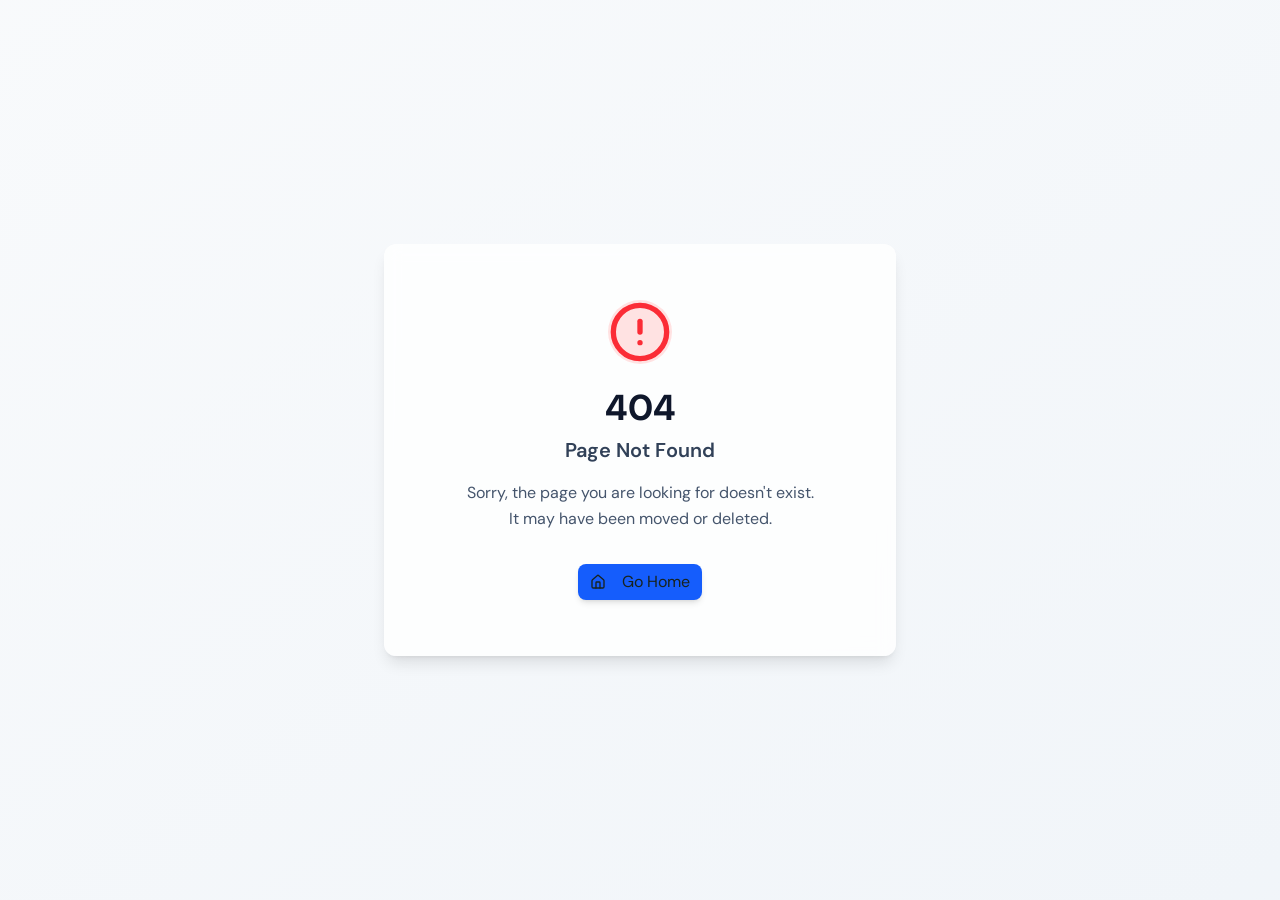
==== v2/index.html @ 53f07201 "Publish Big Dog Ranch inspired sanctuary concept two" ====
<!doctype html>
<html lang="en">
  <head>
    <meta charset="UTF-8" />
    <meta name="viewport" content="width=device-width, initial-scale=1.0" />
    <meta name="theme-color" content="#123a31" />
    <meta name="robots" content="noindex, nofollow" />
    <meta name="description" content="Off The Grid Animal Sanctuary website concept two — a bright, adoption-forward stakeholder review experience." />
    <link rel="preconnect" href="https://fonts.googleapis.com" />
    <link rel="preconnect" href="https://fonts.gstatic.com" crossorigin />
    <title>Off The Grid Animal Sanctuary | Concept Two</title>
    <script type="module" crossorigin src="./assets/index-suGvoR4j.js"></script>
    <link rel="stylesheet" crossorigin href="./assets/index-CRikzNyh.css">
    <script src="/__manus__/debug-collector.js" defer></script>
  </head>
  <body>
    <script id="manus-runtime">window.__MANUS_HOST_DEV__ = false;
(function(){"use strict";var Mr={exports:{}},Kn={};/**
 * @license React
 * react-jsx-runtime.production.js
 *
 * Copyright (c) Meta Platforms, Inc. and affiliates.
 *
 * This source code is licensed under the MIT license found in the
 * LICENSE file in the root directory of this source tree.
 */var $c;function um(){if($c)return Kn;$c=1;var r=Symbol.for("react.transitional.element"),i=Symbol.for("react.fragment");function c(s,d,m){var x=null;if(m!==void 0&&(x=""+m),d.key!==void 0&&(x=""+d.key),"key"in d){m={};for(var R in d)R!=="key"&&(m[R]=d[R])}else m=d;return d=m.ref,{$$typeof:r,type:s,key:x,ref:d!==void 0?d:null,props:m}}return Kn.Fragment=i,Kn.jsx=c,Kn.jsxs=c,Kn}var Fc;function dm(){return Fc||(Fc=1,Mr.exports=um()),Mr.exports}var h=dm(),Ar={exports:{}},Pn={},Rr={exports:{}},Nr={};/**
 * @license React
 * scheduler.production.js
 *
 * Copyright (c) Meta Platforms, Inc. and affiliates.
 *
 * This source code is licensed under the MIT license found in the
 * LICENSE file in the root directory of this source tree.
 */var Ic;function fm(){return Ic||(Ic=1,function(r){function i(A,q){var B=A.length;A.push(q);t:for(;0<B;){var bt=B-1>>>1,p=A[bt];if(0<d(p,q))A[bt]=q,A[B]=p,B=bt;else break t}}function c(A){return A.length===0?null:A[0]}function s(A){if(A.length===0)return null;var q=A[0],B=A.pop();if(B!==q){A[0]=B;t:for(var bt=0,p=A.length,O=p>>>1;bt<O;){var X=2*(bt+1)-1,G=A[X],Z=X+1,st=A[Z];if(0>d(G,B))Z<p&&0>d(st,G)?(A[bt]=st,A[Z]=B,bt=Z):(A[bt]=G,A[X]=B,bt=X);else if(Z<p&&0>d(st,B))A[bt]=st,A[Z]=B,bt=Z;else break t}}return q}function d(A,q){var B=A.sortIndex-q.sortIndex;return B!==0?B:A.id-q.id}if(r.unstable_now=void 0,typeof performance=="object"&&typeof performance.now=="function"){var m=performance;r.unstable_now=function(){return m.now()}}else{var x=Date,R=x.now();r.unstable_now=function(){return x.now()-R}}var C=[],v=[],D=1,j=null,J=3,at=!1,$=!1,nt=!1,ct=!1,ht=typeof setTimeout=="function"?setTimeout:null,St=typeof clearTimeout=="function"?clearTimeout:null,_=typeof setImmediate<"u"?setImmediate:null;function Y(A){for(var q=c(v);q!==null;){if(q.callback===null)s(v);else if(q.startTime<=A)s(v),q.sortIndex=q.expirationTime,i(C,q);else break;q=c(v)}}function H(A){if(nt=!1,Y(A),!$)if(c(C)!==null)$=!0,it||(it=!0,Bt());else{var q=c(v);q!==null&&Mt(H,q.startTime-A)}}var it=!1,rt=-1,V=5,xt=-1;function Be(){return ct?!0:!(r.unstable_now()-xt<V)}function te(){if(ct=!1,it){var A=r.unstable_now();xt=A;var q=!0;try{t:{$=!1,nt&&(nt=!1,St(rt),rt=-1),at=!0;var B=J;try{e:{for(Y(A),j=c(C);j!==null&&!(j.expirationTime>A&&Be());){var bt=j.callback;if(typeof bt=="function"){j.callback=null,J=j.priorityLevel;var p=bt(j.expirationTime<=A);if(A=r.unstable_now(),typeof p=="function"){j.callback=p,Y(A),q=!0;break e}j===c(C)&&s(C),Y(A)}else s(C);j=c(C)}if(j!==null)q=!0;else{var O=c(v);O!==null&&Mt(H,O.startTime-A),q=!1}}break t}finally{j=null,J=B,at=!1}q=void 0}}finally{q?Bt():it=!1}}}var Bt;if(typeof _=="function")Bt=function(){_(te)};else if(typeof MessageChannel<"u"){var me=new MessageChannel,Se=me.port2;me.port1.onmessage=te,Bt=function(){Se.postMessage(null)}}else Bt=function(){ht(te,0)};function Mt(A,q){rt=ht(function(){A(r.unstable_now())},q)}r.unstable_IdlePriority=5,r.unstable_ImmediatePriority=1,r.unstable_LowPriority=4,r.unstable_NormalPriority=3,r.unstable_Profiling=null,r.unstable_UserBlockingPriority=2,r.unstable_cancelCallback=function(A){A.callback=null},r.unstable_forceFrameRate=function(A){0>A||125<A?console.error("forceFrameRate takes a positive int between 0 and 125, forcing frame rates higher than 125 fps is not supported"):V=0<A?Math.floor(1e3/A):5},r.unstable_getCurrentPriorityLevel=function(){return J},r.unstable_next=function(A){switch(J){case 1:case 2:case 3:var q=3;break;default:q=J}var B=J;J=q;try{return A()}finally{J=B}},r.unstable_requestPaint=function(){ct=!0},r.unstable_runWithPriority=function(A,q){switch(A){case 1:case 2:case 3:case 4:case 5:break;default:A=3}var B=J;J=A;try{return q()}finally{J=B}},r.unstable_scheduleCallback=function(A,q,B){var bt=r.unstable_now();switch(typeof B=="object"&&B!==null?(B=B.delay,B=typeof B=="number"&&0<B?bt+B:bt):B=bt,A){case 1:var p=-1;break;case 2:p=250;break;case 5:p=1073741823;break;case 4:p=1e4;break;default:p=5e3}return p=B+p,A={id:D++,callback:q,priorityLevel:A,startTime:B,expirationTime:p,sortIndex:-1},B>bt?(A.sortIndex=B,i(v,A),c(C)===null&&A===c(v)&&(nt?(St(rt),rt=-1):nt=!0,Mt(H,B-bt))):(A.sortIndex=p,i(C,A),$||at||($=!0,it||(it=!0,Bt()))),A},r.unstable_shouldYield=Be,r.unstable_wrapCallback=function(A){var q=J;return function(){var B=J;J=q;try{return A.apply(this,arguments)}finally{J=B}}}}(Nr)),Nr}var tu;function hm(){return tu||(tu=1,Rr.exports=fm()),Rr.exports}var zr={exports:{}},ut={};/**
 * @license React
 * react.production.js
 *
 * Copyright (c) Meta Platforms, Inc. and affiliates.
 *
 * This source code is licensed under the MIT license found in the
 * LICENSE file in the root directory of this source tree.
 */var eu;function mm(){if(eu)return ut;eu=1;var r=Symbol.for("react.transitional.element"),i=Symbol.for("react.portal"),c=Symbol.for("react.fragment"),s=Symbol.for("react.strict_mode"),d=Symbol.for("react.profiler"),m=Symbol.for("react.consumer"),x=Symbol.for("react.context"),R=Symbol.for("react.forward_ref"),C=Symbol.for("react.suspense"),v=Symbol.for("react.memo"),D=Symbol.for("react.lazy"),j=Symbol.iterator;function J(p){return p===null||typeof p!="object"?null:(p=j&&p[j]||p["@@iterator"],typeof p=="function"?p:null)}var at={isMounted:function(){return!1},enqueueForceUpdate:function(){},enqueueReplaceState:function(){},enqueueSetState:function(){}},$=Object.assign,nt={};function ct(p,O,X){this.props=p,this.context=O,this.refs=nt,this.updater=X||at}ct.prototype.isReactComponent={},ct.prototype.setState=function(p,O){if(typeof p!="object"&&typeof p!="function"&&p!=null)throw Error("takes an object of state variables to update or a function which returns an object of state variables.");this.updater.enqueueSetState(this,p,O,"setState")},ct.prototype.forceUpdate=function(p){this.updater.enqueueForceUpdate(this,p,"forceUpdate")};function ht(){}ht.prototype=ct.prototype;function St(p,O,X){this.props=p,this.context=O,this.refs=nt,this.updater=X||at}var _=St.prototype=new ht;_.constructor=St,$(_,ct.prototype),_.isPureReactComponent=!0;var Y=Array.isArray,H={H:null,A:null,T:null,S:null,V:null},it=Object.prototype.hasOwnProperty;function rt(p,O,X,G,Z,st){return X=st.ref,{$$typeof:r,type:p,key:O,ref:X!==void 0?X:null,props:st}}function V(p,O){return rt(p.type,O,void 0,void 0,void 0,p.props)}function xt(p){return typeof p=="object"&&p!==null&&p.$$typeof===r}function Be(p){var O={"=":"=0",":":"=2"};return"$"+p.replace(/[=:]/g,function(X){return O[X]})}var te=/\/+/g;function Bt(p,O){return typeof p=="object"&&p!==null&&p.key!=null?Be(""+p.key):O.toString(36)}function me(){}function Se(p){switch(p.status){case"fulfilled":return p.value;case"rejected":throw p.reason;default:switch(typeof p.status=="string"?p.then(me,me):(p.status="pending",p.then(function(O){p.status==="pending"&&(p.status="fulfilled",p.value=O)},function(O){p.status==="pending"&&(p.status="rejected",p.reason=O)})),p.status){case"fulfilled":return p.value;case"rejected":throw p.reason}}throw p}function Mt(p,O,X,G,Z){var st=typeof p;(st==="undefined"||st==="boolean")&&(p=null);var I=!1;if(p===null)I=!0;else switch(st){case"bigint":case"string":case"number":I=!0;break;case"object":switch(p.$$typeof){case r:case i:I=!0;break;case D:return I=p._init,Mt(I(p._payload),O,X,G,Z)}}if(I)return Z=Z(p),I=G===""?"."+Bt(p,0):G,Y(Z)?(X="",I!=null&&(X=I.replace(te,"$&/")+"/"),Mt(Z,O,X,"",function(Jt){return Jt})):Z!=null&&(xt(Z)&&(Z=V(Z,X+(Z.key==null||p&&p.key===Z.key?"":(""+Z.key).replace(te,"$&/")+"/")+I)),O.push(Z)),1;I=0;var gt=G===""?".":G+":";if(Y(p))for(var Tt=0;Tt<p.length;Tt++)G=p[Tt],st=gt+Bt(G,Tt),I+=Mt(G,O,X,st,Z);else if(Tt=J(p),typeof Tt=="function")for(p=Tt.call(p),Tt=0;!(G=p.next()).done;)G=G.value,st=gt+Bt(G,Tt++),I+=Mt(G,O,X,st,Z);else if(st==="object"){if(typeof p.then=="function")return Mt(Se(p),O,X,G,Z);throw O=String(p),Error("Objects are not valid as a React child (found: "+(O==="[object Object]"?"object with keys {"+Object.keys(p).join(", ")+"}":O)+"). If you meant to render a collection of children, use an array instead.")}return I}function A(p,O,X){if(p==null)return p;var G=[],Z=0;return Mt(p,G,"","",function(st){return O.call(X,st,Z++)}),G}function q(p){if(p._status===-1){var O=p._result;O=O(),O.then(function(X){(p._status===0||p._status===-1)&&(p._status=1,p._result=X)},function(X){(p._status===0||p._status===-1)&&(p._status=2,p._result=X)}),p._status===-1&&(p._status=0,p._result=O)}if(p._status===1)return p._result.default;throw p._result}var B=typeof reportError=="function"?reportError:function(p){if(typeof window=="object"&&typeof window.ErrorEvent=="function"){var O=new window.ErrorEvent("error",{bubbles:!0,cancelable:!0,message:typeof p=="object"&&p!==null&&typeof p.message=="string"?String(p.message):String(p),error:p});if(!window.dispatchEvent(O))return}else if(typeof process=="object"&&typeof process.emit=="function"){process.emit("uncaughtException",p);return}console.error(p)};function bt(){}return ut.Children={map:A,forEach:function(p,O,X){A(p,function(){O.apply(this,arguments)},X)},count:function(p){var O=0;return A(p,function(){O++}),O},toArray:function(p){return A(p,function(O){return O})||[]},only:function(p){if(!xt(p))throw Error("React.Children.only expected to receive a single React element child.");return p}},ut.Component=ct,ut.Fragment=c,ut.Profiler=d,ut.PureComponent=St,ut.StrictMode=s,ut.Suspense=C,ut.__CLIENT_INTERNALS_DO_NOT_USE_OR_WARN_USERS_THEY_CANNOT_UPGRADE=H,ut.__COMPILER_RUNTIME={__proto__:null,c:function(p){return H.H.useMemoCache(p)}},ut.cache=function(p){return function(){return p.apply(null,arguments)}},ut.cloneElement=function(p,O,X){if(p==null)throw Error("The argument must be a React element, but you passed "+p+".");var G=$({},p.props),Z=p.key,st=void 0;if(O!=null)for(I in O.ref!==void 0&&(st=void 0),O.key!==void 0&&(Z=""+O.key),O)!it.call(O,I)||I==="key"||I==="__self"||I==="__source"||I==="ref"&&O.ref===void 0||(G[I]=O[I]);var I=arguments.length-2;if(I===1)G.children=X;else if(1<I){for(var gt=Array(I),Tt=0;Tt<I;Tt++)gt[Tt]=arguments[Tt+2];G.children=gt}return rt(p.type,Z,void 0,void 0,st,G)},ut.createContext=function(p){return p={$$typeof:x,_currentValue:p,_currentValue2:p,_threadCount:0,Provider:null,Consumer:null},p.Provider=p,p.Consumer={$$typeof:m,_context:p},p},ut.createElement=function(p,O,X){var G,Z={},st=null;if(O!=null)for(G in O.key!==void 0&&(st=""+O.key),O)it.call(O,G)&&G!=="key"&&G!=="__self"&&G!=="__source"&&(Z[G]=O[G]);var I=arguments.length-2;if(I===1)Z.children=X;else if(1<I){for(var gt=Array(I),Tt=0;Tt<I;Tt++)gt[Tt]=arguments[Tt+2];Z.children=gt}if(p&&p.defaultProps)for(G in I=p.defaultProps,I)Z[G]===void 0&&(Z[G]=I[G]);return rt(p,st,void 0,void 0,null,Z)},ut.createRef=function(){return{current:null}},ut.forwardRef=function(p){return{$$typeof:R,render:p}},ut.isValidElement=xt,ut.lazy=function(p){return{$$typeof:D,_payload:{_status:-1,_result:p},_init:q}},ut.memo=function(p,O){return{$$typeof:v,type:p,compare:O===void 0?null:O}},ut.startTransition=function(p){var O=H.T,X={};H.T=X;try{var G=p(),Z=H.S;Z!==null&&Z(X,G),typeof G=="object"&&G!==null&&typeof G.then=="function"&&G.then(bt,B)}catch(st){B(st)}finally{H.T=O}},ut.unstable_useCacheRefresh=function(){return H.H.useCacheRefresh()},ut.use=function(p){return H.H.use(p)},ut.useActionState=function(p,O,X){return H.H.useActionState(p,O,X)},ut.useCallback=function(p,O){return H.H.useCallback(p,O)},ut.useContext=function(p){return H.H.useContext(p)},ut.useDebugValue=function(){},ut.useDeferredValue=function(p,O){return H.H.useDeferredValue(p,O)},ut.useEffect=function(p,O,X){var G=H.H;if(typeof X=="function")throw Error("useEffect CRUD overload is not enabled in this build of React.");return G.useEffect(p,O)},ut.useId=function(){return H.H.useId()},ut.useImperativeHandle=function(p,O,X){return H.H.useImperativeHandle(p,O,X)},ut.useInsertionEffect=function(p,O){return H.H.useInsertionEffect(p,O)},ut.useLayoutEffect=function(p,O){return H.H.useLayoutEffect(p,O)},ut.useMemo=function(p,O){return H.H.useMemo(p,O)},ut.useOptimistic=function(p,O){return H.H.useOptimistic(p,O)},ut.useReducer=function(p,O,X){return H.H.useReducer(p,O,X)},ut.useRef=function(p){return H.H.useRef(p)},ut.useState=function(p){return H.H.useState(p)},ut.useSyncExternalStore=function(p,O,X){return H.H.useSyncExternalStore(p,O,X)},ut.useTransition=function(){return H.H.useTransition()},ut.version="19.1.1",ut}var lu;function _r(){return lu||(lu=1,zr.exports=mm()),zr.exports}var kr={exports:{}},he={};/**
 * @license React
 * react-dom.production.js
 *
 * Copyright (c) Meta Platforms, Inc. and affiliates.
 *
 * This source code is licensed under the MIT license found in the
 * LICENSE file in the root directory of this source tree.
 */var au;function gm(){if(au)return he;au=1;var r=_r();function i(C){var v="https://react.dev/errors/"+C;if(1<arguments.length){v+="?args[]="+encodeURIComponent(arguments[1]);for(var D=2;D<arguments.length;D++)v+="&args[]="+encodeURIComponent(arguments[D])}return"Minified React error #"+C+"; visit "+v+" for the full message or use the non-minified dev environment for full errors and additional helpful warnings."}function c(){}var s={d:{f:c,r:function(){throw Error(i(522))},D:c,C:c,L:c,m:c,X:c,S:c,M:c},p:0,findDOMNode:null},d=Symbol.for("react.portal");function m(C,v,D){var j=3<arguments.length&&arguments[3]!==void 0?arguments[3]:null;return{$$typeof:d,key:j==null?null:""+j,children:C,containerInfo:v,implementation:D}}var x=r.__CLIENT_INTERNALS_DO_NOT_USE_OR_WARN_USERS_THEY_CANNOT_UPGRADE;function R(C,v){if(C==="font")return"";if(typeof v=="string")return v==="use-credentials"?v:""}return he.__DOM_INTERNALS_DO_NOT_USE_OR_WARN_USERS_THEY_CANNOT_UPGRADE=s,he.createPortal=function(C,v){var D=2<arguments.length&&arguments[2]!==void 0?arguments[2]:null;if(!v||v.nodeType!==1&&v.nodeType!==9&&v.nodeType!==11)throw Error(i(299));return m(C,v,null,D)},he.flushSync=function(C){var v=x.T,D=s.p;try{if(x.T=null,s.p=2,C)return C()}finally{x.T=v,s.p=D,s.d.f()}},he.preconnect=function(C,v){typeof C=="string"&&(v?(v=v.crossOrigin,v=typeof v=="string"?v==="use-credentials"?v:"":void 0):v=null,s.d.C(C,v))},he.prefetchDNS=function(C){typeof C=="string"&&s.d.D(C)},he.preinit=function(C,v){if(typeof C=="string"&&v&&typeof v.as=="string"){var D=v.as,j=R(D,v.crossOrigin),J=typeof v.integrity=="string"?v.integrity:void 0,at=typeof v.fetchPriority=="string"?v.fetchPriority:void 0;D==="style"?s.d.S(C,typeof v.precedence=="string"?v.precedence:void 0,{crossOrigin:j,integrity:J,fetchPriority:at}):D==="script"&&s.d.X(C,{crossOrigin:j,integrity:J,fetchPriority:at,nonce:typeof v.nonce=="string"?v.nonce:void 0})}},he.preinitModule=function(C,v){if(typeof C=="string")if(typeof v=="object"&&v!==null){if(v.as==null||v.as==="script"){var D=R(v.as,v.crossOrigin);s.d.M(C,{crossOrigin:D,integrity:typeof v.integrity=="string"?v.integrity:void 0,nonce:typeof v.nonce=="string"?v.nonce:void 0})}}else v==null&&s.d.M(C)},he.preload=function(C,v){if(typeof C=="string"&&typeof v=="object"&&v!==null&&typeof v.as=="string"){var D=v.as,j=R(D,v.crossOrigin);s.d.L(C,D,{crossOrigin:j,integrity:typeof v.integrity=="string"?v.integrity:void 0,nonce:typeof v.nonce=="string"?v.nonce:void 0,type:typeof v.type=="string"?v.type:void 0,fetchPriority:typeof v.fetchPriority=="string"?v.fetchPriority:void 0,referrerPolicy:typeof v.referrerPolicy=="string"?v.referrerPolicy:void 0,imageSrcSet:typeof v.imageSrcSet=="string"?v.imageSrcSet:void 0,imageSizes:typeof v.imageSizes=="string"?v.imageSizes:void 0,media:typeof v.media=="string"?v.media:void 0})}},he.preloadModule=function(C,v){if(typeof C=="string")if(v){var D=R(v.as,v.crossOrigin);s.d.m(C,{as:typeof v.as=="string"&&v.as!=="script"?v.as:void 0,crossOrigin:D,integrity:typeof v.integrity=="string"?v.integrity:void 0})}else s.d.m(C)},he.requestFormReset=function(C){s.d.r(C)},he.unstable_batchedUpdates=function(C,v){return C(v)},he.useFormState=function(C,v,D){return x.H.useFormState(C,v,D)},he.useFormStatus=function(){return x.H.useHostTransitionStatus()},he.version="19.1.1",he}var nu;function pm(){if(nu)return kr.exports;nu=1;function r(){if(!(typeof __REACT_DEVTOOLS_GLOBAL_HOOK__>"u"||typeof __REACT_DEVTOOLS_GLOBAL_HOOK__.checkDCE!="function"))try{__REACT_DEVTOOLS_GLOBAL_HOOK__.checkDCE(r)}catch(i){console.error(i)}}return r(),kr.exports=gm(),kr.exports}/**
 * @license React
 * react-dom-client.production.js
 *
 * Copyright (c) Meta Platforms, Inc. and affiliates.
 *
 * This source code is licensed under the MIT license found in the
 * LICENSE file in the root directory of this source tree.
 */var ou;function ym(){if(ou)return Pn;ou=1;var r=hm(),i=_r(),c=pm();function s(t){var e="https://react.dev/errors/"+t;if(1<arguments.length){e+="?args[]="+encodeURIComponent(arguments[1]);for(var l=2;l<arguments.length;l++)e+="&args[]="+encodeURIComponent(arguments[l])}return"Minified React error #"+t+"; visit "+e+" for the full message or use the non-minified dev environment for full errors and additional helpful warnings."}function d(t){return!(!t||t.nodeType!==1&&t.nodeType!==9&&t.nodeType!==11)}function m(t){var e=t,l=t;if(t.alternate)for(;e.return;)e=e.return;else{t=e;do e=t,(e.flags&4098)!==0&&(l=e.return),t=e.return;while(t)}return e.tag===3?l:null}function x(t){if(t.tag===13){var e=t.memoizedState;if(e===null&&(t=t.alternate,t!==null&&(e=t.memoizedState)),e!==null)return e.dehydrated}return null}function R(t){if(m(t)!==t)throw Error(s(188))}function C(t){var e=t.alternate;if(!e){if(e=m(t),e===null)throw Error(s(188));return e!==t?null:t}for(var l=t,a=e;;){var n=l.return;if(n===null)break;var o=n.alternate;if(o===null){if(a=n.return,a!==null){l=a;continue}break}if(n.child===o.child){for(o=n.child;o;){if(o===l)return R(n),t;if(o===a)return R(n),e;o=o.sibling}throw Error(s(188))}if(l.return!==a.return)l=n,a=o;else{for(var u=!1,f=n.child;f;){if(f===l){u=!0,l=n,a=o;break}if(f===a){u=!0,a=n,l=o;break}f=f.sibling}if(!u){for(f=o.child;f;){if(f===l){u=!0,l=o,a=n;break}if(f===a){u=!0,a=o,l=n;break}f=f.sibling}if(!u)throw Error(s(189))}}if(l.alternate!==a)throw Error(s(190))}if(l.tag!==3)throw Error(s(188));return l.stateNode.current===l?t:e}function v(t){var e=t.tag;if(e===5||e===26||e===27||e===6)return t;for(t=t.child;t!==null;){if(e=v(t),e!==null)return e;t=t.sibling}return null}var D=Object.assign,j=Symbol.for("react.element"),J=Symbol.for("react.transitional.element"),at=Symbol.for("react.portal"),$=Symbol.for("react.fragment"),nt=Symbol.for("react.strict_mode"),ct=Symbol.for("react.profiler"),ht=Symbol.for("react.provider"),St=Symbol.for("react.consumer"),_=Symbol.for("react.context"),Y=Symbol.for("react.forward_ref"),H=Symbol.for("react.suspense"),it=Symbol.for("react.suspense_list"),rt=Symbol.for("react.memo"),V=Symbol.for("react.lazy"),xt=Symbol.for("react.activity"),Be=Symbol.for("react.memo_cache_sentinel"),te=Symbol.iterator;function Bt(t){return t===null||typeof t!="object"?null:(t=te&&t[te]||t["@@iterator"],typeof t=="function"?t:null)}var me=Symbol.for("react.client.reference");function Se(t){if(t==null)return null;if(typeof t=="function")return t.$$typeof===me?null:t.displayName||t.name||null;if(typeof t=="string")return t;switch(t){case $:return"Fragment";case ct:return"Profiler";case nt:return"StrictMode";case H:return"Suspense";case it:return"SuspenseList";case xt:return"Activity"}if(typeof t=="object")switch(t.$$typeof){case at:return"Portal";case _:return(t.displayName||"Context")+".Provider";case St:return(t._context.displayName||"Context")+".Consumer";case Y:var e=t.render;return t=t.displayName,t||(t=e.displayName||e.name||"",t=t!==""?"ForwardRef("+t+")":"ForwardRef"),t;case rt:return e=t.displayName||null,e!==null?e:Se(t.type)||"Memo";case V:e=t._payload,t=t._init;try{return Se(t(e))}catch{}}return null}var Mt=Array.isArray,A=i.__CLIENT_INTERNALS_DO_NOT_USE_OR_WARN_USERS_THEY_CANNOT_UPGRADE,q=c.__DOM_INTERNALS_DO_NOT_USE_OR_WARN_USERS_THEY_CANNOT_UPGRADE,B={pending:!1,data:null,method:null,action:null},bt=[],p=-1;function O(t){return{current:t}}function X(t){0>p||(t.current=bt[p],bt[p]=null,p--)}function G(t,e){p++,bt[p]=t.current,t.current=e}var Z=O(null),st=O(null),I=O(null),gt=O(null);function Tt(t,e){switch(G(I,e),G(st,t),G(Z,null),e.nodeType){case 9:case 11:t=(t=e.documentElement)&&(t=t.namespaceURI)?Hh(t):0;break;default:if(t=e.tagName,e=e.namespaceURI)e=Hh(e),t=Uh(e,t);else switch(t){case"svg":t=1;break;case"math":t=2;break;default:t=0}}X(Z),G(Z,t)}function Jt(){X(Z),X(st),X(I)}function Ke(t){t.memoizedState!==null&&G(gt,t);var e=Z.current,l=Uh(e,t.type);e!==l&&(G(st,t),G(Z,l))}function Ce(t){st.current===t&&(X(Z),X(st)),gt.current===t&&(X(gt),Wo._currentValue=B)}var Pe=Object.prototype.hasOwnProperty,yl=r.unstable_scheduleCallback,sn=r.unstable_cancelCallback,Ca=r.unstable_shouldYield,ri=r.unstable_requestPaint,ge=r.unstable_now,si=r.unstable_getCurrentPriorityLevel,Ul=r.unstable_ImmediatePriority,Fn=r.unstable_UserBlockingPriority,nl=r.unstable_NormalPriority,ci=r.unstable_LowPriority,Gl=r.unstable_IdlePriority,ui=r.log,Ea=r.unstable_setDisableYieldValue,ql=null,Wt=null;function Je(t){if(typeof ui=="function"&&Ea(t),Wt&&typeof Wt.setStrictMode=="function")try{Wt.setStrictMode(ql,t)}catch{}}var $t=Math.clz32?Math.clz32:fi,di=Math.log,Ta=Math.LN2;function fi(t){return t>>>=0,t===0?32:31-(di(t)/Ta|0)|0}var L=256,cn=4194304;function vl(t){var e=t&42;if(e!==0)return e;switch(t&-t){case 1:return 1;case 2:return 2;case 4:return 4;case 8:return 8;case 16:return 16;case 32:return 32;case 64:return 64;case 128:return 128;case 256:case 512:case 1024:case 2048:case 4096:case 8192:case 16384:case 32768:case 65536:case 131072:case 262144:case 524288:case 1048576:case 2097152:return t&4194048;case 4194304:case 8388608:case 16777216:case 33554432:return t&62914560;case 67108864:return 67108864;case 134217728:return 134217728;case 268435456:return 268435456;case 536870912:return 536870912;case 1073741824:return 0;default:return t}}function un(t,e,l){var a=t.pendingLanes;if(a===0)return 0;var n=0,o=t.suspendedLanes,u=t.pingedLanes;t=t.warmLanes;var f=a&134217727;return f!==0?(a=f&~o,a!==0?n=vl(a):(u&=f,u!==0?n=vl(u):l||(l=f&~t,l!==0&&(n=vl(l))))):(f=a&~o,f!==0?n=vl(f):u!==0?n=vl(u):l||(l=a&~t,l!==0&&(n=vl(l)))),n===0?0:e!==0&&e!==n&&(e&o)===0&&(o=n&-n,l=e&-e,o>=l||o===32&&(l&4194048)!==0)?e:n}function Dt(t,e){return(t.pendingLanes&~(t.suspendedLanes&~t.pingedLanes)&e)===0}function In(t,e){switch(t){case 1:case 2:case 4:case 8:case 64:return e+250;case 16:case 32:case 128:case 256:case 512:case 1024:case 2048:case 4096:case 8192:case 16384:case 32768:case 65536:case 131072:case 262144:case 524288:case 1048576:case 2097152:return e+5e3;case 4194304:case 8388608:case 16777216:case 33554432:return-1;case 67108864:case 134217728:case 268435456:case 536870912:case 1073741824:return-1;default:return-1}}function to(){var t=L;return L<<=1,(L&4194048)===0&&(L=256),t}function hi(){var t=cn;return cn<<=1,(cn&62914560)===0&&(cn=4194304),t}function eo(t){for(var e=[],l=0;31>l;l++)e.push(t);return e}function Da(t,e){t.pendingLanes|=e,e!==268435456&&(t.suspendedLanes=0,t.pingedLanes=0,t.warmLanes=0)}function Ir(t,e,l,a,n,o){var u=t.pendingLanes;t.pendingLanes=l,t.suspendedLanes=0,t.pingedLanes=0,t.warmLanes=0,t.expiredLanes&=l,t.entangledLanes&=l,t.errorRecoveryDisabledLanes&=l,t.shellSuspendCounter=0;var f=t.entanglements,g=t.expirationTimes,S=t.hiddenUpdates;for(l=u&~l;0<l;){var N=31-$t(l),k=1<<N;f[N]=0,g[N]=-1;var E=S[N];if(E!==null)for(S[N]=null,N=0;N<E.length;N++){var T=E[N];T!==null&&(T.lane&=-536870913)}l&=~k}a!==0&&mi(t,a,0),o!==0&&n===0&&t.tag!==0&&(t.suspendedLanes|=o&~(u&~e))}function mi(t,e,l){t.pendingLanes|=e,t.suspendedLanes&=~e;var a=31-$t(e);t.entangledLanes|=e,t.entanglements[a]=t.entanglements[a]|1073741824|l&4194090}function gi(t,e){var l=t.entangledLanes|=e;for(t=t.entanglements;l;){var a=31-$t(l),n=1<<a;n&e|t[a]&e&&(t[a]|=e),l&=~n}}function lo(t){switch(t){case 2:t=1;break;case 8:t=4;break;case 32:t=16;break;case 256:case 512:case 1024:case 2048:case 4096:case 8192:case 16384:case 32768:case 65536:case 131072:case 262144:case 524288:case 1048576:case 2097152:case 4194304:case 8388608:case 16777216:case 33554432:t=128;break;case 268435456:t=134217728;break;default:t=0}return t}function ao(t){return t&=-t,2<t?8<t?(t&134217727)!==0?32:268435456:8:2}function pi(){var t=q.p;return t!==0?t:(t=window.event,t===void 0?32:nm(t.type))}function ts(t,e){var l=q.p;try{return q.p=t,e()}finally{q.p=l}}var ol=Math.random().toString(36).slice(2),ee="__reactFiber$"+ol,pe="__reactProps$"+ol,Yl="__reactContainer$"+ol,no="__reactEvents$"+ol,es="__reactListeners$"+ol,ls="__reactHandles$"+ol,yi="__reactResources$"+ol,Ma="__reactMarker$"+ol;function oo(t){delete t[ee],delete t[pe],delete t[no],delete t[es],delete t[ls]}function Vl(t){var e=t[ee];if(e)return e;for(var l=t.parentNode;l;){if(e=l[Yl]||l[ee]){if(l=e.alternate,e.child!==null||l!==null&&l.child!==null)for(t=Vh(t);t!==null;){if(l=t[ee])return l;t=Vh(t)}return e}t=l,l=t.parentNode}return null}function Xl(t){if(t=t[ee]||t[Yl]){var e=t.tag;if(e===5||e===6||e===13||e===26||e===27||e===3)return t}return null}function Aa(t){var e=t.tag;if(e===5||e===26||e===27||e===6)return t.stateNode;throw Error(s(33))}function Zl(t){var e=t[yi];return e||(e=t[yi]={hoistableStyles:new Map,hoistableScripts:new Map}),e}function Vt(t){t[Ma]=!0}var vi=new Set,bi={};function bl(t,e){We(t,e),We(t+"Capture",e)}function We(t,e){for(bi[t]=e,t=0;t<e.length;t++)vi.add(e[t])}var as=RegExp("^[:A-Z_a-z\\u00C0-\\u00D6\\u00D8-\\u00F6\\u00F8-\\u02FF\\u0370-\\u037D\\u037F-\\u1FFF\\u200C-\\u200D\\u2070-\\u218F\\u2C00-\\u2FEF\\u3001-\\uD7FF\\uF900-\\uFDCF\\uFDF0-\\uFFFD][:A-Z_a-z\\u00C0-\\u00D6\\u00D8-\\u00F6\\u00F8-\\u02FF\\u0370-\\u037D\\u037F-\\u1FFF\\u200C-\\u200D\\u2070-\\u218F\\u2C00-\\u2FEF\\u3001-\\uD7FF\\uF900-\\uFDCF\\uFDF0-\\uFFFD\\-.0-9\\u00B7\\u0300-\\u036F\\u203F-\\u2040]*$"),xi={},wi={};function Ra(t){return Pe.call(wi,t)?!0:Pe.call(xi,t)?!1:as.test(t)?wi[t]=!0:(xi[t]=!0,!1)}function M(t,e,l){if(Ra(e))if(l===null)t.removeAttribute(e);else{switch(typeof l){case"undefined":case"function":case"symbol":t.removeAttribute(e);return;case"boolean":var a=e.toLowerCase().slice(0,5);if(a!=="data-"&&a!=="aria-"){t.removeAttribute(e);return}}t.setAttribute(e,""+l)}}function tt(t,e,l){if(l===null)t.removeAttribute(e);else{switch(typeof l){case"undefined":case"function":case"symbol":case"boolean":t.removeAttribute(e);return}t.setAttribute(e,""+l)}}function Ot(t,e,l,a){if(a===null)t.removeAttribute(l);else{switch(typeof a){case"undefined":case"function":case"symbol":case"boolean":t.removeAttribute(l);return}t.setAttributeNS(e,l,""+a)}}var le,Ee;function ae(t){if(le===void 0)try{throw Error()}catch(l){var e=l.stack.trim().match(/\n( *(at )?)/);le=e&&e[1]||"",Ee=-1<l.stack.indexOf(`
    at`)?" (<anonymous>)":-1<l.stack.indexOf("@")?"@unknown:0:0":""}return`
`+le+t+Ee}var Le=!1;function He(t,e){if(!t||Le)return"";Le=!0;var l=Error.prepareStackTrace;Error.prepareStackTrace=void 0;try{var a={DetermineComponentFrameRoot:function(){try{if(e){var k=function(){throw Error()};if(Object.defineProperty(k.prototype,"props",{set:function(){throw Error()}}),typeof Reflect=="object"&&Reflect.construct){try{Reflect.construct(k,[])}catch(T){var E=T}Reflect.construct(t,[],k)}else{try{k.call()}catch(T){E=T}t.call(k.prototype)}}else{try{throw Error()}catch(T){E=T}(k=t())&&typeof k.catch=="function"&&k.catch(function(){})}}catch(T){if(T&&E&&typeof T.stack=="string")return[T.stack,E.stack]}return[null,null]}};a.DetermineComponentFrameRoot.displayName="DetermineComponentFrameRoot";var n=Object.getOwnPropertyDescriptor(a.DetermineComponentFrameRoot,"name");n&&n.configurable&&Object.defineProperty(a.DetermineComponentFrameRoot,"name",{value:"DetermineComponentFrameRoot"});var o=a.DetermineComponentFrameRoot(),u=o[0],f=o[1];if(u&&f){var g=u.split(`
`),S=f.split(`
`);for(n=a=0;a<g.length&&!g[a].includes("DetermineComponentFrameRoot");)a++;for(;n<S.length&&!S[n].includes("DetermineComponentFrameRoot");)n++;if(a===g.length||n===S.length)for(a=g.length-1,n=S.length-1;1<=a&&0<=n&&g[a]!==S[n];)n--;for(;1<=a&&0<=n;a--,n--)if(g[a]!==S[n]){if(a!==1||n!==1)do if(a--,n--,0>n||g[a]!==S[n]){var N=`
`+g[a].replace(" at new "," at ");return t.displayName&&N.includes("<anonymous>")&&(N=N.replace("<anonymous>",t.displayName)),N}while(1<=a&&0<=n);break}}}finally{Le=!1,Error.prepareStackTrace=l}return(l=t?t.displayName||t.name:"")?ae(l):""}function Ql(t){switch(t.tag){case 26:case 27:case 5:return ae(t.type);case 16:return ae("Lazy");case 13:return ae("Suspense");case 19:return ae("SuspenseList");case 0:case 15:return He(t.type,!1);case 11:return He(t.type.render,!1);case 1:return He(t.type,!0);case 31:return ae("Activity");default:return""}}function xl(t){try{var e="";do e+=Ql(t),t=t.return;while(t);return e}catch(l){return`
Error generating stack: `+l.message+`
`+l.stack}}function Xt(t){switch(typeof t){case"bigint":case"boolean":case"number":case"string":case"undefined":return t;case"object":return t;default:return""}}function il(t){var e=t.type;return(t=t.nodeName)&&t.toLowerCase()==="input"&&(e==="checkbox"||e==="radio")}function ve(t){var e=il(t)?"checked":"value",l=Object.getOwnPropertyDescriptor(t.constructor.prototype,e),a=""+t[e];if(!t.hasOwnProperty(e)&&typeof l<"u"&&typeof l.get=="function"&&typeof l.set=="function"){var n=l.get,o=l.set;return Object.defineProperty(t,e,{configurable:!0,get:function(){return n.call(this)},set:function(u){a=""+u,o.call(this,u)}}),Object.defineProperty(t,e,{enumerable:l.enumerable}),{getValue:function(){return a},setValue:function(u){a=""+u},stopTracking:function(){t._valueTracker=null,delete t[e]}}}}function re(t){t._valueTracker||(t._valueTracker=ve(t))}function rl(t){if(!t)return!1;var e=t._valueTracker;if(!e)return!0;var l=e.getValue(),a="";return t&&(a=il(t)?t.checked?"true":"false":t.value),t=a,t!==l?(e.setValue(t),!0):!1}function wl(t){if(t=t||(typeof document<"u"?document:void 0),typeof t>"u")return null;try{return t.activeElement||t.body}catch{return t.body}}var dn=/[\n"\\]/g;function se(t){return t.replace(dn,function(e){return"\\"+e.charCodeAt(0).toString(16)+" "})}function Kl(t,e,l,a,n,o,u,f){t.name="",u!=null&&typeof u!="function"&&typeof u!="symbol"&&typeof u!="boolean"?t.type=u:t.removeAttribute("type"),e!=null?u==="number"?(e===0&&t.value===""||t.value!=e)&&(t.value=""+Xt(e)):t.value!==""+Xt(e)&&(t.value=""+Xt(e)):u!=="submit"&&u!=="reset"||t.removeAttribute("value"),e!=null?Pl(t,u,Xt(e)):l!=null?Pl(t,u,Xt(l)):a!=null&&t.removeAttribute("value"),n==null&&o!=null&&(t.defaultChecked=!!o),n!=null&&(t.checked=n&&typeof n!="function"&&typeof n!="symbol"),f!=null&&typeof f!="function"&&typeof f!="symbol"&&typeof f!="boolean"?t.name=""+Xt(f):t.removeAttribute("name")}function Na(t,e,l,a,n,o,u,f){if(o!=null&&typeof o!="function"&&typeof o!="symbol"&&typeof o!="boolean"&&(t.type=o),e!=null||l!=null){if(!(o!=="submit"&&o!=="reset"||e!=null))return;l=l!=null?""+Xt(l):"",e=e!=null?""+Xt(e):l,f||e===t.value||(t.value=e),t.defaultValue=e}a=a??n,a=typeof a!="function"&&typeof a!="symbol"&&!!a,t.checked=f?t.checked:!!a,t.defaultChecked=!!a,u!=null&&typeof u!="function"&&typeof u!="symbol"&&typeof u!="boolean"&&(t.name=u)}function Pl(t,e,l){e==="number"&&wl(t.ownerDocument)===t||t.defaultValue===""+l||(t.defaultValue=""+l)}function $e(t,e,l,a){if(t=t.options,e){e={};for(var n=0;n<l.length;n++)e["$"+l[n]]=!0;for(l=0;l<t.length;l++)n=e.hasOwnProperty("$"+t[l].value),t[l].selected!==n&&(t[l].selected=n),n&&a&&(t[l].defaultSelected=!0)}else{for(l=""+Xt(l),e=null,n=0;n<t.length;n++){if(t[n].value===l){t[n].selected=!0,a&&(t[n].defaultSelected=!0);return}e!==null||t[n].disabled||(e=t[n])}e!==null&&(e.selected=!0)}}function za(t,e,l){if(e!=null&&(e=""+Xt(e),e!==t.value&&(t.value=e),l==null)){t.defaultValue!==e&&(t.defaultValue=e);return}t.defaultValue=l!=null?""+Xt(l):""}function _a(t,e,l,a){if(e==null){if(a!=null){if(l!=null)throw Error(s(92));if(Mt(a)){if(1<a.length)throw Error(s(93));a=a[0]}l=a}l==null&&(l=""),e=l}l=Xt(e),t.defaultValue=l,a=t.textContent,a===l&&a!==""&&a!==null&&(t.value=a)}function Fe(t,e){if(e){var l=t.firstChild;if(l&&l===t.lastChild&&l.nodeType===3){l.nodeValue=e;return}}t.textContent=e}var fn=new Set("animationIterationCount aspectRatio borderImageOutset borderImageSlice borderImageWidth boxFlex boxFlexGroup boxOrdinalGroup columnCount columns flex flexGrow flexPositive flexShrink flexNegative flexOrder gridArea gridRow gridRowEnd gridRowSpan gridRowStart gridColumn gridColumnEnd gridColumnSpan gridColumnStart fontWeight lineClamp lineHeight opacity order orphans scale tabSize widows zIndex zoom fillOpacity floodOpacity stopOpacity strokeDasharray strokeDashoffset strokeMiterlimit strokeOpacity strokeWidth MozAnimationIterationCount MozBoxFlex MozBoxFlexGroup MozLineClamp msAnimationIterationCount msFlex msZoom msFlexGrow msFlexNegative msFlexOrder msFlexPositive msFlexShrink msGridColumn msGridColumnSpan msGridRow msGridRowSpan WebkitAnimationIterationCount WebkitBoxFlex WebKitBoxFlexGroup WebkitBoxOrdinalGroup WebkitColumnCount WebkitColumns WebkitFlex WebkitFlexGrow WebkitFlexPositive WebkitFlexShrink WebkitLineClamp".split(" "));function ka(t,e,l){var a=e.indexOf("--")===0;l==null||typeof l=="boolean"||l===""?a?t.setProperty(e,""):e==="float"?t.cssFloat="":t[e]="":a?t.setProperty(e,l):typeof l!="number"||l===0||fn.has(e)?e==="float"?t.cssFloat=l:t[e]=(""+l).trim():t[e]=l+"px"}function Oa(t,e,l){if(e!=null&&typeof e!="object")throw Error(s(62));if(t=t.style,l!=null){for(var a in l)!l.hasOwnProperty(a)||e!=null&&e.hasOwnProperty(a)||(a.indexOf("--")===0?t.setProperty(a,""):a==="float"?t.cssFloat="":t[a]="");for(var n in e)a=e[n],e.hasOwnProperty(n)&&l[n]!==a&&ka(t,n,a)}else for(var o in e)e.hasOwnProperty(o)&&ka(t,o,e[o])}function ja(t){if(t.indexOf("-")===-1)return!1;switch(t){case"annotation-xml":case"color-profile":case"font-face":case"font-face-src":case"font-face-uri":case"font-face-format":case"font-face-name":case"missing-glyph":return!1;default:return!0}}var Si=new Map([["acceptCharset","accept-charset"],["htmlFor","for"],["httpEquiv","http-equiv"],["crossOrigin","crossorigin"],["accentHeight","accent-height"],["alignmentBaseline","alignment-baseline"],["arabicForm","arabic-form"],["baselineShift","baseline-shift"],["capHeight","cap-height"],["clipPath","clip-path"],["clipRule","clip-rule"],["colorInterpolation","color-interpolation"],["colorInterpolationFilters","color-interpolation-filters"],["colorProfile","color-profile"],["colorRendering","color-rendering"],["dominantBaseline","dominant-baseline"],["enableBackground","enable-background"],["fillOpacity","fill-opacity"],["fillRule","fill-rule"],["floodColor","flood-color"],["floodOpacity","flood-opacity"],["fontFamily","font-family"],["fontSize","font-size"],["fontSizeAdjust","font-size-adjust"],["fontStretch","font-stretch"],["fontStyle","font-style"],["fontVariant","font-variant"],["fontWeight","font-weight"],["glyphName","glyph-name"],["glyphOrientationHorizontal","glyph-orientation-horizontal"],["glyphOrientationVertical","glyph-orientation-vertical"],["horizAdvX","horiz-adv-x"],["horizOriginX","horiz-origin-x"],["imageRendering","image-rendering"],["letterSpacing","letter-spacing"],["lightingColor","lighting-color"],["markerEnd","marker-end"],["markerMid","marker-mid"],["markerStart","marker-start"],["overlinePosition","overline-position"],["overlineThickness","overline-thickness"],["paintOrder","paint-order"],["panose-1","panose-1"],["pointerEvents","pointer-events"],["renderingIntent","rendering-intent"],["shapeRendering","shape-rendering"],["stopColor","stop-color"],["stopOpacity","stop-opacity"],["strikethroughPosition","strikethrough-position"],["strikethroughThickness","strikethrough-thickness"],["strokeDasharray","stroke-dasharray"],["strokeDashoffset","stroke-dashoffset"],["strokeLinecap","stroke-linecap"],["strokeLinejoin","stroke-linejoin"],["strokeMiterlimit","stroke-miterlimit"],["strokeOpacity","stroke-opacity"],["strokeWidth","stroke-width"],["textAnchor","text-anchor"],["textDecoration","text-decoration"],["textRendering","text-rendering"],["transformOrigin","transform-origin"],["underlinePosition","underline-position"],["underlineThickness","underline-thickness"],["unicodeBidi","unicode-bidi"],["unicodeRange","unicode-range"],["unitsPerEm","units-per-em"],["vAlphabetic","v-alphabetic"],["vHanging","v-hanging"],["vIdeographic","v-ideographic"],["vMathematical","v-mathematical"],["vectorEffect","vector-effect"],["vertAdvY","vert-adv-y"],["vertOriginX","vert-origin-x"],["vertOriginY","vert-origin-y"],["wordSpacing","word-spacing"],["writingMode","writing-mode"],["xmlnsXlink","xmlns:xlink"],["xHeight","x-height"]]),Ci=/^[\u0000-\u001F ]*j[\r\n\t]*a[\r\n\t]*v[\r\n\t]*a[\r\n\t]*s[\r\n\t]*c[\r\n\t]*r[\r\n\t]*i[\r\n\t]*p[\r\n\t]*t[\r\n\t]*:/i;function Ba(t){return Ci.test(""+t)?"javascript:throw new Error('React has blocked a javascript: URL as a security precaution.')":t}var hn=null;function mn(t){return t=t.target||t.srcElement||window,t.correspondingUseElement&&(t=t.correspondingUseElement),t.nodeType===3?t.parentNode:t}var Sl=null,Cl=null;function io(t){var e=Xl(t);if(e&&(t=e.stateNode)){var l=t[pe]||null;t:switch(t=e.stateNode,e.type){case"input":if(Kl(t,l.value,l.defaultValue,l.defaultValue,l.checked,l.defaultChecked,l.type,l.name),e=l.name,l.type==="radio"&&e!=null){for(l=t;l.parentNode;)l=l.parentNode;for(l=l.querySelectorAll('input[name="'+se(""+e)+'"][type="radio"]'),e=0;e<l.length;e++){var a=l[e];if(a!==t&&a.form===t.form){var n=a[pe]||null;if(!n)throw Error(s(90));Kl(a,n.value,n.defaultValue,n.defaultValue,n.checked,n.defaultChecked,n.type,n.name)}}for(e=0;e<l.length;e++)a=l[e],a.form===t.form&&rl(a)}break t;case"textarea":za(t,l.value,l.defaultValue);break t;case"select":e=l.value,e!=null&&$e(t,!!l.multiple,e,!1)}}}var gn=!1;function ro(t,e,l){if(gn)return t(e,l);gn=!0;try{var a=t(e);return a}finally{if(gn=!1,(Sl!==null||Cl!==null)&&(ir(),Sl&&(e=Sl,t=Cl,Cl=Sl=null,io(e),t)))for(e=0;e<t.length;e++)io(t[e])}}function Jl(t,e){var l=t.stateNode;if(l===null)return null;var a=l[pe]||null;if(a===null)return null;l=a[e];t:switch(e){case"onClick":case"onClickCapture":case"onDoubleClick":case"onDoubleClickCapture":case"onMouseDown":case"onMouseDownCapture":case"onMouseMove":case"onMouseMoveCapture":case"onMouseUp":case"onMouseUpCapture":case"onMouseEnter":(a=!a.disabled)||(t=t.type,a=!(t==="button"||t==="input"||t==="select"||t==="textarea")),t=!a;break t;default:t=!1}if(t)return null;if(l&&typeof l!="function")throw Error(s(231,e,typeof l));return l}var Ue=!(typeof window>"u"||typeof window.document>"u"||typeof window.document.createElement>"u"),pn=!1;if(Ue)try{var Wl={};Object.defineProperty(Wl,"passive",{get:function(){pn=!0}}),window.addEventListener("test",Wl,Wl),window.removeEventListener("test",Wl,Wl)}catch{pn=!1}var Ie=null,yn=null,La=null;function so(){if(La)return La;var t,e=yn,l=e.length,a,n="value"in Ie?Ie.value:Ie.textContent,o=n.length;for(t=0;t<l&&e[t]===n[t];t++);var u=l-t;for(a=1;a<=u&&e[l-a]===n[o-a];a++);return La=n.slice(t,1<a?1-a:void 0)}function Ha(t){var e=t.keyCode;return"charCode"in t?(t=t.charCode,t===0&&e===13&&(t=13)):t=e,t===10&&(t=13),32<=t||t===13?t:0}function Ua(){return!0}function co(){return!1}function ce(t){function e(l,a,n,o,u){this._reactName=l,this._targetInst=n,this.type=a,this.nativeEvent=o,this.target=u,this.currentTarget=null;for(var f in t)t.hasOwnProperty(f)&&(l=t[f],this[f]=l?l(o):o[f]);return this.isDefaultPrevented=(o.defaultPrevented!=null?o.defaultPrevented:o.returnValue===!1)?Ua:co,this.isPropagationStopped=co,this}return D(e.prototype,{preventDefault:function(){this.defaultPrevented=!0;var l=this.nativeEvent;l&&(l.preventDefault?l.preventDefault():typeof l.returnValue!="unknown"&&(l.returnValue=!1),this.isDefaultPrevented=Ua)},stopPropagation:function(){var l=this.nativeEvent;l&&(l.stopPropagation?l.stopPropagation():typeof l.cancelBubble!="unknown"&&(l.cancelBubble=!0),this.isPropagationStopped=Ua)},persist:function(){},isPersistent:Ua}),e}var sl={eventPhase:0,bubbles:0,cancelable:0,timeStamp:function(t){return t.timeStamp||Date.now()},defaultPrevented:0,isTrusted:0},Ga=ce(sl),$l=D({},sl,{view:0,detail:0}),Ei=ce($l),Ti,uo,fo,Di=D({},$l,{screenX:0,screenY:0,clientX:0,clientY:0,pageX:0,pageY:0,ctrlKey:0,shiftKey:0,altKey:0,metaKey:0,getModifierState:os,button:0,buttons:0,relatedTarget:function(t){return t.relatedTarget===void 0?t.fromElement===t.srcElement?t.toElement:t.fromElement:t.relatedTarget},movementX:function(t){return"movementX"in t?t.movementX:(t!==fo&&(fo&&t.type==="mousemove"?(Ti=t.screenX-fo.screenX,uo=t.screenY-fo.screenY):uo=Ti=0,fo=t),Ti)},movementY:function(t){return"movementY"in t?t.movementY:uo}}),Vu=ce(Di),D0=D({},Di,{dataTransfer:0}),M0=ce(D0),A0=D({},$l,{relatedTarget:0}),ns=ce(A0),R0=D({},sl,{animationName:0,elapsedTime:0,pseudoElement:0}),N0=ce(R0),z0=D({},sl,{clipboardData:function(t){return"clipboardData"in t?t.clipboardData:window.clipboardData}}),_0=ce(z0),k0=D({},sl,{data:0}),Xu=ce(k0),O0={Esc:"Escape",Spacebar:" ",Left:"ArrowLeft",Up:"ArrowUp",Right:"ArrowRight",Down:"ArrowDown",Del:"Delete",Win:"OS",Menu:"ContextMenu",Apps:"ContextMenu",Scroll:"ScrollLock",MozPrintableKey:"Unidentified"},j0={8:"Backspace",9:"Tab",12:"Clear",13:"Enter",16:"Shift",17:"Control",18:"Alt",19:"Pause",20:"CapsLock",27:"Escape",32:" ",33:"PageUp",34:"PageDown",35:"End",36:"Home",37:"ArrowLeft",38:"ArrowUp",39:"ArrowRight",40:"ArrowDown",45:"Insert",46:"Delete",112:"F1",113:"F2",114:"F3",115:"F4",116:"F5",117:"F6",118:"F7",119:"F8",120:"F9",121:"F10",122:"F11",123:"F12",144:"NumLock",145:"ScrollLock",224:"Meta"},B0={Alt:"altKey",Control:"ctrlKey",Meta:"metaKey",Shift:"shiftKey"};function L0(t){var e=this.nativeEvent;return e.getModifierState?e.getModifierState(t):(t=B0[t])?!!e[t]:!1}function os(){return L0}var H0=D({},$l,{key:function(t){if(t.key){var e=O0[t.key]||t.key;if(e!=="Unidentified")return e}return t.type==="keypress"?(t=Ha(t),t===13?"Enter":String.fromCharCode(t)):t.type==="keydown"||t.type==="keyup"?j0[t.keyCode]||"Unidentified":""},code:0,location:0,ctrlKey:0,shiftKey:0,altKey:0,metaKey:0,repeat:0,locale:0,getModifierState:os,charCode:function(t){return t.type==="keypress"?Ha(t):0},keyCode:function(t){return t.type==="keydown"||t.type==="keyup"?t.keyCode:0},which:function(t){return t.type==="keypress"?Ha(t):t.type==="keydown"||t.type==="keyup"?t.keyCode:0}}),U0=ce(H0),G0=D({},Di,{pointerId:0,width:0,height:0,pressure:0,tangentialPressure:0,tiltX:0,tiltY:0,twist:0,pointerType:0,isPrimary:0}),Zu=ce(G0),q0=D({},$l,{touches:0,targetTouches:0,changedTouches:0,altKey:0,metaKey:0,ctrlKey:0,shiftKey:0,getModifierState:os}),Y0=ce(q0),V0=D({},sl,{propertyName:0,elapsedTime:0,pseudoElement:0}),X0=ce(V0),Z0=D({},Di,{deltaX:function(t){return"deltaX"in t?t.deltaX:"wheelDeltaX"in t?-t.wheelDeltaX:0},deltaY:function(t){return"deltaY"in t?t.deltaY:"wheelDeltaY"in t?-t.wheelDeltaY:"wheelDelta"in t?-t.wheelDelta:0},deltaZ:0,deltaMode:0}),Q0=ce(Z0),K0=D({},sl,{newState:0,oldState:0}),P0=ce(K0),J0=[9,13,27,32],is=Ue&&"CompositionEvent"in window,ho=null;Ue&&"documentMode"in document&&(ho=document.documentMode);var W0=Ue&&"TextEvent"in window&&!ho,Qu=Ue&&(!is||ho&&8<ho&&11>=ho),Ku=" ",Pu=!1;function Ju(t,e){switch(t){case"keyup":return J0.indexOf(e.keyCode)!==-1;case"keydown":return e.keyCode!==229;case"keypress":case"mousedown":case"focusout":return!0;default:return!1}}function Wu(t){return t=t.detail,typeof t=="object"&&"data"in t?t.data:null}var vn=!1;function $0(t,e){switch(t){case"compositionend":return Wu(e);case"keypress":return e.which!==32?null:(Pu=!0,Ku);case"textInput":return t=e.data,t===Ku&&Pu?null:t;default:return null}}function F0(t,e){if(vn)return t==="compositionend"||!is&&Ju(t,e)?(t=so(),La=yn=Ie=null,vn=!1,t):null;switch(t){case"paste":return null;case"keypress":if(!(e.ctrlKey||e.altKey||e.metaKey)||e.ctrlKey&&e.altKey){if(e.char&&1<e.char.length)return e.char;if(e.which)return String.fromCharCode(e.which)}return null;case"compositionend":return Qu&&e.locale!=="ko"?null:e.data;default:return null}}var I0={color:!0,date:!0,datetime:!0,"datetime-local":!0,email:!0,month:!0,number:!0,password:!0,range:!0,search:!0,tel:!0,text:!0,time:!0,url:!0,week:!0};function $u(t){var e=t&&t.nodeName&&t.nodeName.toLowerCase();return e==="input"?!!I0[t.type]:e==="textarea"}function Fu(t,e,l,a){Sl?Cl?Cl.push(a):Cl=[a]:Sl=a,e=fr(e,"onChange"),0<e.length&&(l=new Ga("onChange","change",null,l,a),t.push({event:l,listeners:e}))}var mo=null,go=null;function t1(t){kh(t,0)}function Mi(t){var e=Aa(t);if(rl(e))return t}function Iu(t,e){if(t==="change")return e}var td=!1;if(Ue){var rs;if(Ue){var ss="oninput"in document;if(!ss){var ed=document.createElement("div");ed.setAttribute("oninput","return;"),ss=typeof ed.oninput=="function"}rs=ss}else rs=!1;td=rs&&(!document.documentMode||9<document.documentMode)}function ld(){mo&&(mo.detachEvent("onpropertychange",ad),go=mo=null)}function ad(t){if(t.propertyName==="value"&&Mi(go)){var e=[];Fu(e,go,t,mn(t)),ro(t1,e)}}function e1(t,e,l){t==="focusin"?(ld(),mo=e,go=l,mo.attachEvent("onpropertychange",ad)):t==="focusout"&&ld()}function l1(t){if(t==="selectionchange"||t==="keyup"||t==="keydown")return Mi(go)}function a1(t,e){if(t==="click")return Mi(e)}function n1(t,e){if(t==="input"||t==="change")return Mi(e)}function o1(t,e){return t===e&&(t!==0||1/t===1/e)||t!==t&&e!==e}var Re=typeof Object.is=="function"?Object.is:o1;function po(t,e){if(Re(t,e))return!0;if(typeof t!="object"||t===null||typeof e!="object"||e===null)return!1;var l=Object.keys(t),a=Object.keys(e);if(l.length!==a.length)return!1;for(a=0;a<l.length;a++){var n=l[a];if(!Pe.call(e,n)||!Re(t[n],e[n]))return!1}return!0}function nd(t){for(;t&&t.firstChild;)t=t.firstChild;return t}function od(t,e){var l=nd(t);t=0;for(var a;l;){if(l.nodeType===3){if(a=t+l.textContent.length,t<=e&&a>=e)return{node:l,offset:e-t};t=a}t:{for(;l;){if(l.nextSibling){l=l.nextSibling;break t}l=l.parentNode}l=void 0}l=nd(l)}}function id(t,e){return t&&e?t===e?!0:t&&t.nodeType===3?!1:e&&e.nodeType===3?id(t,e.parentNode):"contains"in t?t.contains(e):t.compareDocumentPosition?!!(t.compareDocumentPosition(e)&16):!1:!1}function rd(t){t=t!=null&&t.ownerDocument!=null&&t.ownerDocument.defaultView!=null?t.ownerDocument.defaultView:window;for(var e=wl(t.document);e instanceof t.HTMLIFrameElement;){try{var l=typeof e.contentWindow.location.href=="string"}catch{l=!1}if(l)t=e.contentWindow;else break;e=wl(t.document)}return e}function cs(t){var e=t&&t.nodeName&&t.nodeName.toLowerCase();return e&&(e==="input"&&(t.type==="text"||t.type==="search"||t.type==="tel"||t.type==="url"||t.type==="password")||e==="textarea"||t.contentEditable==="true")}var i1=Ue&&"documentMode"in document&&11>=document.documentMode,bn=null,us=null,yo=null,ds=!1;function sd(t,e,l){var a=l.window===l?l.document:l.nodeType===9?l:l.ownerDocument;ds||bn==null||bn!==wl(a)||(a=bn,"selectionStart"in a&&cs(a)?a={start:a.selectionStart,end:a.selectionEnd}:(a=(a.ownerDocument&&a.ownerDocument.defaultView||window).getSelection(),a={anchorNode:a.anchorNode,anchorOffset:a.anchorOffset,focusNode:a.focusNode,focusOffset:a.focusOffset}),yo&&po(yo,a)||(yo=a,a=fr(us,"onSelect"),0<a.length&&(e=new Ga("onSelect","select",null,e,l),t.push({event:e,listeners:a}),e.target=bn)))}function qa(t,e){var l={};return l[t.toLowerCase()]=e.toLowerCase(),l["Webkit"+t]="webkit"+e,l["Moz"+t]="moz"+e,l}var xn={animationend:qa("Animation","AnimationEnd"),animationiteration:qa("Animation","AnimationIteration"),animationstart:qa("Animation","AnimationStart"),transitionrun:qa("Transition","TransitionRun"),transitionstart:qa("Transition","TransitionStart"),transitioncancel:qa("Transition","TransitionCancel"),transitionend:qa("Transition","TransitionEnd")},fs={},cd={};Ue&&(cd=document.createElement("div").style,"AnimationEvent"in window||(delete xn.animationend.animation,delete xn.animationiteration.animation,delete xn.animationstart.animation),"TransitionEvent"in window||delete xn.transitionend.transition);function Ya(t){if(fs[t])return fs[t];if(!xn[t])return t;var e=xn[t],l;for(l in e)if(e.hasOwnProperty(l)&&l in cd)return fs[t]=e[l];return t}var ud=Ya("animationend"),dd=Ya("animationiteration"),fd=Ya("animationstart"),r1=Ya("transitionrun"),s1=Ya("transitionstart"),c1=Ya("transitioncancel"),hd=Ya("transitionend"),md=new Map,hs="abort auxClick beforeToggle cancel canPlay canPlayThrough click close contextMenu copy cut drag dragEnd dragEnter dragExit dragLeave dragOver dragStart drop durationChange emptied encrypted ended error gotPointerCapture input invalid keyDown keyPress keyUp load loadedData loadedMetadata loadStart lostPointerCapture mouseDown mouseMove mouseOut mouseOver mouseUp paste pause play playing pointerCancel pointerDown pointerMove pointerOut pointerOver pointerUp progress rateChange reset resize seeked seeking stalled submit suspend timeUpdate touchCancel touchEnd touchStart volumeChange scroll toggle touchMove waiting wheel".split(" ");hs.push("scrollEnd");function tl(t,e){md.set(t,e),bl(e,[t])}var gd=new WeakMap;function Ge(t,e){if(typeof t=="object"&&t!==null){var l=gd.get(t);return l!==void 0?l:(e={value:t,source:e,stack:xl(e)},gd.set(t,e),e)}return{value:t,source:e,stack:xl(e)}}var qe=[],wn=0,ms=0;function Ai(){for(var t=wn,e=ms=wn=0;e<t;){var l=qe[e];qe[e++]=null;var a=qe[e];qe[e++]=null;var n=qe[e];qe[e++]=null;var o=qe[e];if(qe[e++]=null,a!==null&&n!==null){var u=a.pending;u===null?n.next=n:(n.next=u.next,u.next=n),a.pending=n}o!==0&&pd(l,n,o)}}function Ri(t,e,l,a){qe[wn++]=t,qe[wn++]=e,qe[wn++]=l,qe[wn++]=a,ms|=a,t.lanes|=a,t=t.alternate,t!==null&&(t.lanes|=a)}function gs(t,e,l,a){return Ri(t,e,l,a),Ni(t)}function Sn(t,e){return Ri(t,null,null,e),Ni(t)}function pd(t,e,l){t.lanes|=l;var a=t.alternate;a!==null&&(a.lanes|=l);for(var n=!1,o=t.return;o!==null;)o.childLanes|=l,a=o.alternate,a!==null&&(a.childLanes|=l),o.tag===22&&(t=o.stateNode,t===null||t._visibility&1||(n=!0)),t=o,o=o.return;return t.tag===3?(o=t.stateNode,n&&e!==null&&(n=31-$t(l),t=o.hiddenUpdates,a=t[n],a===null?t[n]=[e]:a.push(e),e.lane=l|536870912),o):null}function Ni(t){if(50<Yo)throw Yo=0,wc=null,Error(s(185));for(var e=t.return;e!==null;)t=e,e=t.return;return t.tag===3?t.stateNode:null}var Cn={};function u1(t,e,l,a){this.tag=t,this.key=l,this.sibling=this.child=this.return=this.stateNode=this.type=this.elementType=null,this.index=0,this.refCleanup=this.ref=null,this.pendingProps=e,this.dependencies=this.memoizedState=this.updateQueue=this.memoizedProps=null,this.mode=a,this.subtreeFlags=this.flags=0,this.deletions=null,this.childLanes=this.lanes=0,this.alternate=null}function Ne(t,e,l,a){return new u1(t,e,l,a)}function ps(t){return t=t.prototype,!(!t||!t.isReactComponent)}function El(t,e){var l=t.alternate;return l===null?(l=Ne(t.tag,e,t.key,t.mode),l.elementType=t.elementType,l.type=t.type,l.stateNode=t.stateNode,l.alternate=t,t.alternate=l):(l.pendingProps=e,l.type=t.type,l.flags=0,l.subtreeFlags=0,l.deletions=null),l.flags=t.flags&65011712,l.childLanes=t.childLanes,l.lanes=t.lanes,l.child=t.child,l.memoizedProps=t.memoizedProps,l.memoizedState=t.memoizedState,l.updateQueue=t.updateQueue,e=t.dependencies,l.dependencies=e===null?null:{lanes:e.lanes,firstContext:e.firstContext},l.sibling=t.sibling,l.index=t.index,l.ref=t.ref,l.refCleanup=t.refCleanup,l}function yd(t,e){t.flags&=65011714;var l=t.alternate;return l===null?(t.childLanes=0,t.lanes=e,t.child=null,t.subtreeFlags=0,t.memoizedProps=null,t.memoizedState=null,t.updateQueue=null,t.dependencies=null,t.stateNode=null):(t.childLanes=l.childLanes,t.lanes=l.lanes,t.child=l.child,t.subtreeFlags=0,t.deletions=null,t.memoizedProps=l.memoizedProps,t.memoizedState=l.memoizedState,t.updateQueue=l.updateQueue,t.type=l.type,e=l.dependencies,t.dependencies=e===null?null:{lanes:e.lanes,firstContext:e.firstContext}),t}function zi(t,e,l,a,n,o){var u=0;if(a=t,typeof t=="function")ps(t)&&(u=1);else if(typeof t=="string")u=fp(t,l,Z.current)?26:t==="html"||t==="head"||t==="body"?27:5;else t:switch(t){case xt:return t=Ne(31,l,e,n),t.elementType=xt,t.lanes=o,t;case $:return Va(l.children,n,o,e);case nt:u=8,n|=24;break;case ct:return t=Ne(12,l,e,n|2),t.elementType=ct,t.lanes=o,t;case H:return t=Ne(13,l,e,n),t.elementType=H,t.lanes=o,t;case it:return t=Ne(19,l,e,n),t.elementType=it,t.lanes=o,t;default:if(typeof t=="object"&&t!==null)switch(t.$$typeof){case ht:case _:u=10;break t;case St:u=9;break t;case Y:u=11;break t;case rt:u=14;break t;case V:u=16,a=null;break t}u=29,l=Error(s(130,t===null?"null":typeof t,"")),a=null}return e=Ne(u,l,e,n),e.elementType=t,e.type=a,e.lanes=o,e}function Va(t,e,l,a){return t=Ne(7,t,a,e),t.lanes=l,t}function ys(t,e,l){return t=Ne(6,t,null,e),t.lanes=l,t}function vs(t,e,l){return e=Ne(4,t.children!==null?t.children:[],t.key,e),e.lanes=l,e.stateNode={containerInfo:t.containerInfo,pendingChildren:null,implementation:t.implementation},e}var En=[],Tn=0,_i=null,ki=0,Ye=[],Ve=0,Xa=null,Tl=1,Dl="";function Za(t,e){En[Tn++]=ki,En[Tn++]=_i,_i=t,ki=e}function vd(t,e,l){Ye[Ve++]=Tl,Ye[Ve++]=Dl,Ye[Ve++]=Xa,Xa=t;var a=Tl;t=Dl;var n=32-$t(a)-1;a&=~(1<<n),l+=1;var o=32-$t(e)+n;if(30<o){var u=n-n%5;o=(a&(1<<u)-1).toString(32),a>>=u,n-=u,Tl=1<<32-$t(e)+n|l<<n|a,Dl=o+t}else Tl=1<<o|l<<n|a,Dl=t}function bs(t){t.return!==null&&(Za(t,1),vd(t,1,0))}function xs(t){for(;t===_i;)_i=En[--Tn],En[Tn]=null,ki=En[--Tn],En[Tn]=null;for(;t===Xa;)Xa=Ye[--Ve],Ye[Ve]=null,Dl=Ye[--Ve],Ye[Ve]=null,Tl=Ye[--Ve],Ye[Ve]=null}var be=null,Ut=null,Et=!1,Qa=null,cl=!1,ws=Error(s(519));function Ka(t){var e=Error(s(418,""));throw xo(Ge(e,t)),ws}function bd(t){var e=t.stateNode,l=t.type,a=t.memoizedProps;switch(e[ee]=t,e[pe]=a,l){case"dialog":vt("cancel",e),vt("close",e);break;case"iframe":case"object":case"embed":vt("load",e);break;case"video":case"audio":for(l=0;l<Xo.length;l++)vt(Xo[l],e);break;case"source":vt("error",e);break;case"img":case"image":case"link":vt("error",e),vt("load",e);break;case"details":vt("toggle",e);break;case"input":vt("invalid",e),Na(e,a.value,a.defaultValue,a.checked,a.defaultChecked,a.type,a.name,!0),re(e);break;case"select":vt("invalid",e);break;case"textarea":vt("invalid",e),_a(e,a.value,a.defaultValue,a.children),re(e)}l=a.children,typeof l!="string"&&typeof l!="number"&&typeof l!="bigint"||e.textContent===""+l||a.suppressHydrationWarning===!0||Lh(e.textContent,l)?(a.popover!=null&&(vt("beforetoggle",e),vt("toggle",e)),a.onScroll!=null&&vt("scroll",e),a.onScrollEnd!=null&&vt("scrollend",e),a.onClick!=null&&(e.onclick=hr),e=!0):e=!1,e||Ka(t)}function xd(t){for(be=t.return;be;)switch(be.tag){case 5:case 13:cl=!1;return;case 27:case 3:cl=!0;return;default:be=be.return}}function vo(t){if(t!==be)return!1;if(!Et)return xd(t),Et=!0,!1;var e=t.tag,l;if((l=e!==3&&e!==27)&&((l=e===5)&&(l=t.type,l=!(l!=="form"&&l!=="button")||Lc(t.type,t.memoizedProps)),l=!l),l&&Ut&&Ka(t),xd(t),e===13){if(t=t.memoizedState,t=t!==null?t.dehydrated:null,!t)throw Error(s(317));t:{for(t=t.nextSibling,e=0;t;){if(t.nodeType===8)if(l=t.data,l==="/$"){if(e===0){Ut=ll(t.nextSibling);break t}e--}else l!=="$"&&l!=="$!"&&l!=="$?"||e++;t=t.nextSibling}Ut=null}}else e===27?(e=Ut,ha(t.type)?(t=qc,qc=null,Ut=t):Ut=e):Ut=be?ll(t.stateNode.nextSibling):null;return!0}function bo(){Ut=be=null,Et=!1}function wd(){var t=Qa;return t!==null&&(Me===null?Me=t:Me.push.apply(Me,t),Qa=null),t}function xo(t){Qa===null?Qa=[t]:Qa.push(t)}var Ss=O(null),Pa=null,Ml=null;function Fl(t,e,l){G(Ss,e._currentValue),e._currentValue=l}function Al(t){t._currentValue=Ss.current,X(Ss)}function Cs(t,e,l){for(;t!==null;){var a=t.alternate;if((t.childLanes&e)!==e?(t.childLanes|=e,a!==null&&(a.childLanes|=e)):a!==null&&(a.childLanes&e)!==e&&(a.childLanes|=e),t===l)break;t=t.return}}function Es(t,e,l,a){var n=t.child;for(n!==null&&(n.return=t);n!==null;){var o=n.dependencies;if(o!==null){var u=n.child;o=o.firstContext;t:for(;o!==null;){var f=o;o=n;for(var g=0;g<e.length;g++)if(f.context===e[g]){o.lanes|=l,f=o.alternate,f!==null&&(f.lanes|=l),Cs(o.return,l,t),a||(u=null);break t}o=f.next}}else if(n.tag===18){if(u=n.return,u===null)throw Error(s(341));u.lanes|=l,o=u.alternate,o!==null&&(o.lanes|=l),Cs(u,l,t),u=null}else u=n.child;if(u!==null)u.return=n;else for(u=n;u!==null;){if(u===t){u=null;break}if(n=u.sibling,n!==null){n.return=u.return,u=n;break}u=u.return}n=u}}function wo(t,e,l,a){t=null;for(var n=e,o=!1;n!==null;){if(!o){if((n.flags&524288)!==0)o=!0;else if((n.flags&262144)!==0)break}if(n.tag===10){var u=n.alternate;if(u===null)throw Error(s(387));if(u=u.memoizedProps,u!==null){var f=n.type;Re(n.pendingProps.value,u.value)||(t!==null?t.push(f):t=[f])}}else if(n===gt.current){if(u=n.alternate,u===null)throw Error(s(387));u.memoizedState.memoizedState!==n.memoizedState.memoizedState&&(t!==null?t.push(Wo):t=[Wo])}n=n.return}t!==null&&Es(e,t,l,a),e.flags|=262144}function Oi(t){for(t=t.firstContext;t!==null;){if(!Re(t.context._currentValue,t.memoizedValue))return!0;t=t.next}return!1}function Ja(t){Pa=t,Ml=null,t=t.dependencies,t!==null&&(t.firstContext=null)}function ye(t){return Sd(Pa,t)}function ji(t,e){return Pa===null&&Ja(t),Sd(t,e)}function Sd(t,e){var l=e._currentValue;if(e={context:e,memoizedValue:l,next:null},Ml===null){if(t===null)throw Error(s(308));Ml=e,t.dependencies={lanes:0,firstContext:e},t.flags|=524288}else Ml=Ml.next=e;return l}var d1=typeof AbortController<"u"?AbortController:function(){var t=[],e=this.signal={aborted:!1,addEventListener:function(l,a){t.push(a)}};this.abort=function(){e.aborted=!0,t.forEach(function(l){return l()})}},f1=r.unstable_scheduleCallback,h1=r.unstable_NormalPriority,Ft={$$typeof:_,Consumer:null,Provider:null,_currentValue:null,_currentValue2:null,_threadCount:0};function Ts(){return{controller:new d1,data:new Map,refCount:0}}function So(t){t.refCount--,t.refCount===0&&f1(h1,function(){t.controller.abort()})}var Co=null,Ds=0,Dn=0,Mn=null;function m1(t,e){if(Co===null){var l=Co=[];Ds=0,Dn=Ac(),Mn={status:"pending",value:void 0,then:function(a){l.push(a)}}}return Ds++,e.then(Cd,Cd),e}function Cd(){if(--Ds===0&&Co!==null){Mn!==null&&(Mn.status="fulfilled");var t=Co;Co=null,Dn=0,Mn=null;for(var e=0;e<t.length;e++)(0,t[e])()}}function g1(t,e){var l=[],a={status:"pending",value:null,reason:null,then:function(n){l.push(n)}};return t.then(function(){a.status="fulfilled",a.value=e;for(var n=0;n<l.length;n++)(0,l[n])(e)},function(n){for(a.status="rejected",a.reason=n,n=0;n<l.length;n++)(0,l[n])(void 0)}),a}var Ed=A.S;A.S=function(t,e){typeof e=="object"&&e!==null&&typeof e.then=="function"&&m1(t,e),Ed!==null&&Ed(t,e)};var Wa=O(null);function Ms(){var t=Wa.current;return t!==null?t:jt.pooledCache}function Bi(t,e){e===null?G(Wa,Wa.current):G(Wa,e.pool)}function Td(){var t=Ms();return t===null?null:{parent:Ft._currentValue,pool:t}}var Eo=Error(s(460)),Dd=Error(s(474)),Li=Error(s(542)),As={then:function(){}};function Md(t){return t=t.status,t==="fulfilled"||t==="rejected"}function Hi(){}function Ad(t,e,l){switch(l=t[l],l===void 0?t.push(e):l!==e&&(e.then(Hi,Hi),e=l),e.status){case"fulfilled":return e.value;case"rejected":throw t=e.reason,Nd(t),t;default:if(typeof e.status=="string")e.then(Hi,Hi);else{if(t=jt,t!==null&&100<t.shellSuspendCounter)throw Error(s(482));t=e,t.status="pending",t.then(function(a){if(e.status==="pending"){var n=e;n.status="fulfilled",n.value=a}},function(a){if(e.status==="pending"){var n=e;n.status="rejected",n.reason=a}})}switch(e.status){case"fulfilled":return e.value;case"rejected":throw t=e.reason,Nd(t),t}throw To=e,Eo}}var To=null;function Rd(){if(To===null)throw Error(s(459));var t=To;return To=null,t}function Nd(t){if(t===Eo||t===Li)throw Error(s(483))}var Il=!1;function Rs(t){t.updateQueue={baseState:t.memoizedState,firstBaseUpdate:null,lastBaseUpdate:null,shared:{pending:null,lanes:0,hiddenCallbacks:null},callbacks:null}}function Ns(t,e){t=t.updateQueue,e.updateQueue===t&&(e.updateQueue={baseState:t.baseState,firstBaseUpdate:t.firstBaseUpdate,lastBaseUpdate:t.lastBaseUpdate,shared:t.shared,callbacks:null})}function ta(t){return{lane:t,tag:0,payload:null,callback:null,next:null}}function ea(t,e,l){var a=t.updateQueue;if(a===null)return null;if(a=a.shared,(At&2)!==0){var n=a.pending;return n===null?e.next=e:(e.next=n.next,n.next=e),a.pending=e,e=Ni(t),pd(t,null,l),e}return Ri(t,a,e,l),Ni(t)}function Do(t,e,l){if(e=e.updateQueue,e!==null&&(e=e.shared,(l&4194048)!==0)){var a=e.lanes;a&=t.pendingLanes,l|=a,e.lanes=l,gi(t,l)}}function zs(t,e){var l=t.updateQueue,a=t.alternate;if(a!==null&&(a=a.updateQueue,l===a)){var n=null,o=null;if(l=l.firstBaseUpdate,l!==null){do{var u={lane:l.lane,tag:l.tag,payload:l.payload,callback:null,next:null};o===null?n=o=u:o=o.next=u,l=l.next}while(l!==null);o===null?n=o=e:o=o.next=e}else n=o=e;l={baseState:a.baseState,firstBaseUpdate:n,lastBaseUpdate:o,shared:a.shared,callbacks:a.callbacks},t.updateQueue=l;return}t=l.lastBaseUpdate,t===null?l.firstBaseUpdate=e:t.next=e,l.lastBaseUpdate=e}var _s=!1;function Mo(){if(_s){var t=Mn;if(t!==null)throw t}}function Ao(t,e,l,a){_s=!1;var n=t.updateQueue;Il=!1;var o=n.firstBaseUpdate,u=n.lastBaseUpdate,f=n.shared.pending;if(f!==null){n.shared.pending=null;var g=f,S=g.next;g.next=null,u===null?o=S:u.next=S,u=g;var N=t.alternate;N!==null&&(N=N.updateQueue,f=N.lastBaseUpdate,f!==u&&(f===null?N.firstBaseUpdate=S:f.next=S,N.lastBaseUpdate=g))}if(o!==null){var k=n.baseState;u=0,N=S=g=null,f=o;do{var E=f.lane&-536870913,T=E!==f.lane;if(T?(wt&E)===E:(a&E)===E){E!==0&&E===Dn&&(_s=!0),N!==null&&(N=N.next={lane:0,tag:f.tag,payload:f.payload,callback:null,next:null});t:{var lt=t,F=f;E=e;var _t=l;switch(F.tag){case 1:if(lt=F.payload,typeof lt=="function"){k=lt.call(_t,k,E);break t}k=lt;break t;case 3:lt.flags=lt.flags&-65537|128;case 0:if(lt=F.payload,E=typeof lt=="function"?lt.call(_t,k,E):lt,E==null)break t;k=D({},k,E);break t;case 2:Il=!0}}E=f.callback,E!==null&&(t.flags|=64,T&&(t.flags|=8192),T=n.callbacks,T===null?n.callbacks=[E]:T.push(E))}else T={lane:E,tag:f.tag,payload:f.payload,callback:f.callback,next:null},N===null?(S=N=T,g=k):N=N.next=T,u|=E;if(f=f.next,f===null){if(f=n.shared.pending,f===null)break;T=f,f=T.next,T.next=null,n.lastBaseUpdate=T,n.shared.pending=null}}while(!0);N===null&&(g=k),n.baseState=g,n.firstBaseUpdate=S,n.lastBaseUpdate=N,o===null&&(n.shared.lanes=0),ca|=u,t.lanes=u,t.memoizedState=k}}function zd(t,e){if(typeof t!="function")throw Error(s(191,t));t.call(e)}function _d(t,e){var l=t.callbacks;if(l!==null)for(t.callbacks=null,t=0;t<l.length;t++)zd(l[t],e)}var An=O(null),Ui=O(0);function kd(t,e){t=jl,G(Ui,t),G(An,e),jl=t|e.baseLanes}function ks(){G(Ui,jl),G(An,An.current)}function Os(){jl=Ui.current,X(An),X(Ui)}var la=0,mt=null,Nt=null,Zt=null,Gi=!1,Rn=!1,$a=!1,qi=0,Ro=0,Nn=null,p1=0;function qt(){throw Error(s(321))}function js(t,e){if(e===null)return!1;for(var l=0;l<e.length&&l<t.length;l++)if(!Re(t[l],e[l]))return!1;return!0}function Bs(t,e,l,a,n,o){return la=o,mt=e,e.memoizedState=null,e.updateQueue=null,e.lanes=0,A.H=t===null||t.memoizedState===null?yf:vf,$a=!1,o=l(a,n),$a=!1,Rn&&(o=jd(e,l,a,n)),Od(t),o}function Od(t){A.H=Ki;var e=Nt!==null&&Nt.next!==null;if(la=0,Zt=Nt=mt=null,Gi=!1,Ro=0,Nn=null,e)throw Error(s(300));t===null||ne||(t=t.dependencies,t!==null&&Oi(t)&&(ne=!0))}function jd(t,e,l,a){mt=t;var n=0;do{if(Rn&&(Nn=null),Ro=0,Rn=!1,25<=n)throw Error(s(301));if(n+=1,Zt=Nt=null,t.updateQueue!=null){var o=t.updateQueue;o.lastEffect=null,o.events=null,o.stores=null,o.memoCache!=null&&(o.memoCache.index=0)}A.H=C1,o=e(l,a)}while(Rn);return o}function y1(){var t=A.H,e=t.useState()[0];return e=typeof e.then=="function"?No(e):e,t=t.useState()[0],(Nt!==null?Nt.memoizedState:null)!==t&&(mt.flags|=1024),e}function Ls(){var t=qi!==0;return qi=0,t}function Hs(t,e,l){e.updateQueue=t.updateQueue,e.flags&=-2053,t.lanes&=~l}function Us(t){if(Gi){for(t=t.memoizedState;t!==null;){var e=t.queue;e!==null&&(e.pending=null),t=t.next}Gi=!1}la=0,Zt=Nt=mt=null,Rn=!1,Ro=qi=0,Nn=null}function Te(){var t={memoizedState:null,baseState:null,baseQueue:null,queue:null,next:null};return Zt===null?mt.memoizedState=Zt=t:Zt=Zt.next=t,Zt}function Qt(){if(Nt===null){var t=mt.alternate;t=t!==null?t.memoizedState:null}else t=Nt.next;var e=Zt===null?mt.memoizedState:Zt.next;if(e!==null)Zt=e,Nt=t;else{if(t===null)throw mt.alternate===null?Error(s(467)):Error(s(310));Nt=t,t={memoizedState:Nt.memoizedState,baseState:Nt.baseState,baseQueue:Nt.baseQueue,queue:Nt.queue,next:null},Zt===null?mt.memoizedState=Zt=t:Zt=Zt.next=t}return Zt}function Gs(){return{lastEffect:null,events:null,stores:null,memoCache:null}}function No(t){var e=Ro;return Ro+=1,Nn===null&&(Nn=[]),t=Ad(Nn,t,e),e=mt,(Zt===null?e.memoizedState:Zt.next)===null&&(e=e.alternate,A.H=e===null||e.memoizedState===null?yf:vf),t}function Yi(t){if(t!==null&&typeof t=="object"){if(typeof t.then=="function")return No(t);if(t.$$typeof===_)return ye(t)}throw Error(s(438,String(t)))}function qs(t){var e=null,l=mt.updateQueue;if(l!==null&&(e=l.memoCache),e==null){var a=mt.alternate;a!==null&&(a=a.updateQueue,a!==null&&(a=a.memoCache,a!=null&&(e={data:a.data.map(function(n){return n.slice()}),index:0})))}if(e==null&&(e={data:[],index:0}),l===null&&(l=Gs(),mt.updateQueue=l),l.memoCache=e,l=e.data[e.index],l===void 0)for(l=e.data[e.index]=Array(t),a=0;a<t;a++)l[a]=Be;return e.index++,l}function Rl(t,e){return typeof e=="function"?e(t):e}function Vi(t){var e=Qt();return Ys(e,Nt,t)}function Ys(t,e,l){var a=t.queue;if(a===null)throw Error(s(311));a.lastRenderedReducer=l;var n=t.baseQueue,o=a.pending;if(o!==null){if(n!==null){var u=n.next;n.next=o.next,o.next=u}e.baseQueue=n=o,a.pending=null}if(o=t.baseState,n===null)t.memoizedState=o;else{e=n.next;var f=u=null,g=null,S=e,N=!1;do{var k=S.lane&-536870913;if(k!==S.lane?(wt&k)===k:(la&k)===k){var E=S.revertLane;if(E===0)g!==null&&(g=g.next={lane:0,revertLane:0,action:S.action,hasEagerState:S.hasEagerState,eagerState:S.eagerState,next:null}),k===Dn&&(N=!0);else if((la&E)===E){S=S.next,E===Dn&&(N=!0);continue}else k={lane:0,revertLane:S.revertLane,action:S.action,hasEagerState:S.hasEagerState,eagerState:S.eagerState,next:null},g===null?(f=g=k,u=o):g=g.next=k,mt.lanes|=E,ca|=E;k=S.action,$a&&l(o,k),o=S.hasEagerState?S.eagerState:l(o,k)}else E={lane:k,revertLane:S.revertLane,action:S.action,hasEagerState:S.hasEagerState,eagerState:S.eagerState,next:null},g===null?(f=g=E,u=o):g=g.next=E,mt.lanes|=k,ca|=k;S=S.next}while(S!==null&&S!==e);if(g===null?u=o:g.next=f,!Re(o,t.memoizedState)&&(ne=!0,N&&(l=Mn,l!==null)))throw l;t.memoizedState=o,t.baseState=u,t.baseQueue=g,a.lastRenderedState=o}return n===null&&(a.lanes=0),[t.memoizedState,a.dispatch]}function Vs(t){var e=Qt(),l=e.queue;if(l===null)throw Error(s(311));l.lastRenderedReducer=t;var a=l.dispatch,n=l.pending,o=e.memoizedState;if(n!==null){l.pending=null;var u=n=n.next;do o=t(o,u.action),u=u.next;while(u!==n);Re(o,e.memoizedState)||(ne=!0),e.memoizedState=o,e.baseQueue===null&&(e.baseState=o),l.lastRenderedState=o}return[o,a]}function Bd(t,e,l){var a=mt,n=Qt(),o=Et;if(o){if(l===void 0)throw Error(s(407));l=l()}else l=e();var u=!Re((Nt||n).memoizedState,l);u&&(n.memoizedState=l,ne=!0),n=n.queue;var f=Ud.bind(null,a,n,t);if(zo(2048,8,f,[t]),n.getSnapshot!==e||u||Zt!==null&&Zt.memoizedState.tag&1){if(a.flags|=2048,zn(9,Xi(),Hd.bind(null,a,n,l,e),null),jt===null)throw Error(s(349));o||(la&124)!==0||Ld(a,e,l)}return l}function Ld(t,e,l){t.flags|=16384,t={getSnapshot:e,value:l},e=mt.updateQueue,e===null?(e=Gs(),mt.updateQueue=e,e.stores=[t]):(l=e.stores,l===null?e.stores=[t]:l.push(t))}function Hd(t,e,l,a){e.value=l,e.getSnapshot=a,Gd(e)&&qd(t)}function Ud(t,e,l){return l(function(){Gd(e)&&qd(t)})}function Gd(t){var e=t.getSnapshot;t=t.value;try{var l=e();return!Re(t,l)}catch{return!0}}function qd(t){var e=Sn(t,2);e!==null&&je(e,t,2)}function Xs(t){var e=Te();if(typeof t=="function"){var l=t;if(t=l(),$a){Je(!0);try{l()}finally{Je(!1)}}}return e.memoizedState=e.baseState=t,e.queue={pending:null,lanes:0,dispatch:null,lastRenderedReducer:Rl,lastRenderedState:t},e}function Yd(t,e,l,a){return t.baseState=l,Ys(t,Nt,typeof a=="function"?a:Rl)}function v1(t,e,l,a,n){if(Qi(t))throw Error(s(485));if(t=e.action,t!==null){var o={payload:n,action:t,next:null,isTransition:!0,status:"pending",value:null,reason:null,listeners:[],then:function(u){o.listeners.push(u)}};A.T!==null?l(!0):o.isTransition=!1,a(o),l=e.pending,l===null?(o.next=e.pending=o,Vd(e,o)):(o.next=l.next,e.pending=l.next=o)}}function Vd(t,e){var l=e.action,a=e.payload,n=t.state;if(e.isTransition){var o=A.T,u={};A.T=u;try{var f=l(n,a),g=A.S;g!==null&&g(u,f),Xd(t,e,f)}catch(S){Zs(t,e,S)}finally{A.T=o}}else try{o=l(n,a),Xd(t,e,o)}catch(S){Zs(t,e,S)}}function Xd(t,e,l){l!==null&&typeof l=="object"&&typeof l.then=="function"?l.then(function(a){Zd(t,e,a)},function(a){return Zs(t,e,a)}):Zd(t,e,l)}function Zd(t,e,l){e.status="fulfilled",e.value=l,Qd(e),t.state=l,e=t.pending,e!==null&&(l=e.next,l===e?t.pending=null:(l=l.next,e.next=l,Vd(t,l)))}function Zs(t,e,l){var a=t.pending;if(t.pending=null,a!==null){a=a.next;do e.status="rejected",e.reason=l,Qd(e),e=e.next;while(e!==a)}t.action=null}function Qd(t){t=t.listeners;for(var e=0;e<t.length;e++)(0,t[e])()}function Kd(t,e){return e}function Pd(t,e){if(Et){var l=jt.formState;if(l!==null){t:{var a=mt;if(Et){if(Ut){e:{for(var n=Ut,o=cl;n.nodeType!==8;){if(!o){n=null;break e}if(n=ll(n.nextSibling),n===null){n=null;break e}}o=n.data,n=o==="F!"||o==="F"?n:null}if(n){Ut=ll(n.nextSibling),a=n.data==="F!";break t}}Ka(a)}a=!1}a&&(e=l[0])}}return l=Te(),l.memoizedState=l.baseState=e,a={pending:null,lanes:0,dispatch:null,lastRenderedReducer:Kd,lastRenderedState:e},l.queue=a,l=mf.bind(null,mt,a),a.dispatch=l,a=Xs(!1),o=Ws.bind(null,mt,!1,a.queue),a=Te(),n={state:e,dispatch:null,action:t,pending:null},a.queue=n,l=v1.bind(null,mt,n,o,l),n.dispatch=l,a.memoizedState=t,[e,l,!1]}function Jd(t){var e=Qt();return Wd(e,Nt,t)}function Wd(t,e,l){if(e=Ys(t,e,Kd)[0],t=Vi(Rl)[0],typeof e=="object"&&e!==null&&typeof e.then=="function")try{var a=No(e)}catch(u){throw u===Eo?Li:u}else a=e;e=Qt();var n=e.queue,o=n.dispatch;return l!==e.memoizedState&&(mt.flags|=2048,zn(9,Xi(),b1.bind(null,n,l),null)),[a,o,t]}function b1(t,e){t.action=e}function $d(t){var e=Qt(),l=Nt;if(l!==null)return Wd(e,l,t);Qt(),e=e.memoizedState,l=Qt();var a=l.queue.dispatch;return l.memoizedState=t,[e,a,!1]}function zn(t,e,l,a){return t={tag:t,create:l,deps:a,inst:e,next:null},e=mt.updateQueue,e===null&&(e=Gs(),mt.updateQueue=e),l=e.lastEffect,l===null?e.lastEffect=t.next=t:(a=l.next,l.next=t,t.next=a,e.lastEffect=t),t}function Xi(){return{destroy:void 0,resource:void 0}}function Fd(){return Qt().memoizedState}function Zi(t,e,l,a){var n=Te();a=a===void 0?null:a,mt.flags|=t,n.memoizedState=zn(1|e,Xi(),l,a)}function zo(t,e,l,a){var n=Qt();a=a===void 0?null:a;var o=n.memoizedState.inst;Nt!==null&&a!==null&&js(a,Nt.memoizedState.deps)?n.memoizedState=zn(e,o,l,a):(mt.flags|=t,n.memoizedState=zn(1|e,o,l,a))}function Id(t,e){Zi(8390656,8,t,e)}function tf(t,e){zo(2048,8,t,e)}function ef(t,e){return zo(4,2,t,e)}function lf(t,e){return zo(4,4,t,e)}function af(t,e){if(typeof e=="function"){t=t();var l=e(t);return function(){typeof l=="function"?l():e(null)}}if(e!=null)return t=t(),e.current=t,function(){e.current=null}}function nf(t,e,l){l=l!=null?l.concat([t]):null,zo(4,4,af.bind(null,e,t),l)}function Qs(){}function of(t,e){var l=Qt();e=e===void 0?null:e;var a=l.memoizedState;return e!==null&&js(e,a[1])?a[0]:(l.memoizedState=[t,e],t)}function rf(t,e){var l=Qt();e=e===void 0?null:e;var a=l.memoizedState;if(e!==null&&js(e,a[1]))return a[0];if(a=t(),$a){Je(!0);try{t()}finally{Je(!1)}}return l.memoizedState=[a,e],a}function Ks(t,e,l){return l===void 0||(la&1073741824)!==0?t.memoizedState=e:(t.memoizedState=l,t=uh(),mt.lanes|=t,ca|=t,l)}function sf(t,e,l,a){return Re(l,e)?l:An.current!==null?(t=Ks(t,l,a),Re(t,e)||(ne=!0),t):(la&42)===0?(ne=!0,t.memoizedState=l):(t=uh(),mt.lanes|=t,ca|=t,e)}function cf(t,e,l,a,n){var o=q.p;q.p=o!==0&&8>o?o:8;var u=A.T,f={};A.T=f,Ws(t,!1,e,l);try{var g=n(),S=A.S;if(S!==null&&S(f,g),g!==null&&typeof g=="object"&&typeof g.then=="function"){var N=g1(g,a);_o(t,e,N,Oe(t))}else _o(t,e,a,Oe(t))}catch(k){_o(t,e,{then:function(){},status:"rejected",reason:k},Oe())}finally{q.p=o,A.T=u}}function x1(){}function Ps(t,e,l,a){if(t.tag!==5)throw Error(s(476));var n=uf(t).queue;cf(t,n,e,B,l===null?x1:function(){return df(t),l(a)})}function uf(t){var e=t.memoizedState;if(e!==null)return e;e={memoizedState:B,baseState:B,baseQueue:null,queue:{pending:null,lanes:0,dispatch:null,lastRenderedReducer:Rl,lastRenderedState:B},next:null};var l={};return e.next={memoizedState:l,baseState:l,baseQueue:null,queue:{pending:null,lanes:0,dispatch:null,lastRenderedReducer:Rl,lastRenderedState:l},next:null},t.memoizedState=e,t=t.alternate,t!==null&&(t.memoizedState=e),e}function df(t){var e=uf(t).next.queue;_o(t,e,{},Oe())}function Js(){return ye(Wo)}function ff(){return Qt().memoizedState}function hf(){return Qt().memoizedState}function w1(t){for(var e=t.return;e!==null;){switch(e.tag){case 24:case 3:var l=Oe();t=ta(l);var a=ea(e,t,l);a!==null&&(je(a,e,l),Do(a,e,l)),e={cache:Ts()},t.payload=e;return}e=e.return}}function S1(t,e,l){var a=Oe();l={lane:a,revertLane:0,action:l,hasEagerState:!1,eagerState:null,next:null},Qi(t)?gf(e,l):(l=gs(t,e,l,a),l!==null&&(je(l,t,a),pf(l,e,a)))}function mf(t,e,l){var a=Oe();_o(t,e,l,a)}function _o(t,e,l,a){var n={lane:a,revertLane:0,action:l,hasEagerState:!1,eagerState:null,next:null};if(Qi(t))gf(e,n);else{var o=t.alternate;if(t.lanes===0&&(o===null||o.lanes===0)&&(o=e.lastRenderedReducer,o!==null))try{var u=e.lastRenderedState,f=o(u,l);if(n.hasEagerState=!0,n.eagerState=f,Re(f,u))return Ri(t,e,n,0),jt===null&&Ai(),!1}catch{}finally{}if(l=gs(t,e,n,a),l!==null)return je(l,t,a),pf(l,e,a),!0}return!1}function Ws(t,e,l,a){if(a={lane:2,revertLane:Ac(),action:a,hasEagerState:!1,eagerState:null,next:null},Qi(t)){if(e)throw Error(s(479))}else e=gs(t,l,a,2),e!==null&&je(e,t,2)}function Qi(t){var e=t.alternate;return t===mt||e!==null&&e===mt}function gf(t,e){Rn=Gi=!0;var l=t.pending;l===null?e.next=e:(e.next=l.next,l.next=e),t.pending=e}function pf(t,e,l){if((l&4194048)!==0){var a=e.lanes;a&=t.pendingLanes,l|=a,e.lanes=l,gi(t,l)}}var Ki={readContext:ye,use:Yi,useCallback:qt,useContext:qt,useEffect:qt,useImperativeHandle:qt,useLayoutEffect:qt,useInsertionEffect:qt,useMemo:qt,useReducer:qt,useRef:qt,useState:qt,useDebugValue:qt,useDeferredValue:qt,useTransition:qt,useSyncExternalStore:qt,useId:qt,useHostTransitionStatus:qt,useFormState:qt,useActionState:qt,useOptimistic:qt,useMemoCache:qt,useCacheRefresh:qt},yf={readContext:ye,use:Yi,useCallback:function(t,e){return Te().memoizedState=[t,e===void 0?null:e],t},useContext:ye,useEffect:Id,useImperativeHandle:function(t,e,l){l=l!=null?l.concat([t]):null,Zi(4194308,4,af.bind(null,e,t),l)},useLayoutEffect:function(t,e){return Zi(4194308,4,t,e)},useInsertionEffect:function(t,e){Zi(4,2,t,e)},useMemo:function(t,e){var l=Te();e=e===void 0?null:e;var a=t();if($a){Je(!0);try{t()}finally{Je(!1)}}return l.memoizedState=[a,e],a},useReducer:function(t,e,l){var a=Te();if(l!==void 0){var n=l(e);if($a){Je(!0);try{l(e)}finally{Je(!1)}}}else n=e;return a.memoizedState=a.baseState=n,t={pending:null,lanes:0,dispatch:null,lastRenderedReducer:t,lastRenderedState:n},a.queue=t,t=t.dispatch=S1.bind(null,mt,t),[a.memoizedState,t]},useRef:function(t){var e=Te();return t={current:t},e.memoizedState=t},useState:function(t){t=Xs(t);var e=t.queue,l=mf.bind(null,mt,e);return e.dispatch=l,[t.memoizedState,l]},useDebugValue:Qs,useDeferredValue:function(t,e){var l=Te();return Ks(l,t,e)},useTransition:function(){var t=Xs(!1);return t=cf.bind(null,mt,t.queue,!0,!1),Te().memoizedState=t,[!1,t]},useSyncExternalStore:function(t,e,l){var a=mt,n=Te();if(Et){if(l===void 0)throw Error(s(407));l=l()}else{if(l=e(),jt===null)throw Error(s(349));(wt&124)!==0||Ld(a,e,l)}n.memoizedState=l;var o={value:l,getSnapshot:e};return n.queue=o,Id(Ud.bind(null,a,o,t),[t]),a.flags|=2048,zn(9,Xi(),Hd.bind(null,a,o,l,e),null),l},useId:function(){var t=Te(),e=jt.identifierPrefix;if(Et){var l=Dl,a=Tl;l=(a&~(1<<32-$t(a)-1)).toString(32)+l,e="«"+e+"R"+l,l=qi++,0<l&&(e+="H"+l.toString(32)),e+="»"}else l=p1++,e="«"+e+"r"+l.toString(32)+"»";return t.memoizedState=e},useHostTransitionStatus:Js,useFormState:Pd,useActionState:Pd,useOptimistic:function(t){var e=Te();e.memoizedState=e.baseState=t;var l={pending:null,lanes:0,dispatch:null,lastRenderedReducer:null,lastRenderedState:null};return e.queue=l,e=Ws.bind(null,mt,!0,l),l.dispatch=e,[t,e]},useMemoCache:qs,useCacheRefresh:function(){return Te().memoizedState=w1.bind(null,mt)}},vf={readContext:ye,use:Yi,useCallback:of,useContext:ye,useEffect:tf,useImperativeHandle:nf,useInsertionEffect:ef,useLayoutEffect:lf,useMemo:rf,useReducer:Vi,useRef:Fd,useState:function(){return Vi(Rl)},useDebugValue:Qs,useDeferredValue:function(t,e){var l=Qt();return sf(l,Nt.memoizedState,t,e)},useTransition:function(){var t=Vi(Rl)[0],e=Qt().memoizedState;return[typeof t=="boolean"?t:No(t),e]},useSyncExternalStore:Bd,useId:ff,useHostTransitionStatus:Js,useFormState:Jd,useActionState:Jd,useOptimistic:function(t,e){var l=Qt();return Yd(l,Nt,t,e)},useMemoCache:qs,useCacheRefresh:hf},C1={readContext:ye,use:Yi,useCallback:of,useContext:ye,useEffect:tf,useImperativeHandle:nf,useInsertionEffect:ef,useLayoutEffect:lf,useMemo:rf,useReducer:Vs,useRef:Fd,useState:function(){return Vs(Rl)},useDebugValue:Qs,useDeferredValue:function(t,e){var l=Qt();return Nt===null?Ks(l,t,e):sf(l,Nt.memoizedState,t,e)},useTransition:function(){var t=Vs(Rl)[0],e=Qt().memoizedState;return[typeof t=="boolean"?t:No(t),e]},useSyncExternalStore:Bd,useId:ff,useHostTransitionStatus:Js,useFormState:$d,useActionState:$d,useOptimistic:function(t,e){var l=Qt();return Nt!==null?Yd(l,Nt,t,e):(l.baseState=t,[t,l.queue.dispatch])},useMemoCache:qs,useCacheRefresh:hf},_n=null,ko=0;function Pi(t){var e=ko;return ko+=1,_n===null&&(_n=[]),Ad(_n,t,e)}function Oo(t,e){e=e.props.ref,t.ref=e!==void 0?e:null}function Ji(t,e){throw e.$$typeof===j?Error(s(525)):(t=Object.prototype.toString.call(e),Error(s(31,t==="[object Object]"?"object with keys {"+Object.keys(e).join(", ")+"}":t)))}function bf(t){var e=t._init;return e(t._payload)}function xf(t){function e(b,y){if(t){var w=b.deletions;w===null?(b.deletions=[y],b.flags|=16):w.push(y)}}function l(b,y){if(!t)return null;for(;y!==null;)e(b,y),y=y.sibling;return null}function a(b){for(var y=new Map;b!==null;)b.key!==null?y.set(b.key,b):y.set(b.index,b),b=b.sibling;return y}function n(b,y){return b=El(b,y),b.index=0,b.sibling=null,b}function o(b,y,w){return b.index=w,t?(w=b.alternate,w!==null?(w=w.index,w<y?(b.flags|=67108866,y):w):(b.flags|=67108866,y)):(b.flags|=1048576,y)}function u(b){return t&&b.alternate===null&&(b.flags|=67108866),b}function f(b,y,w,z){return y===null||y.tag!==6?(y=ys(w,b.mode,z),y.return=b,y):(y=n(y,w),y.return=b,y)}function g(b,y,w,z){var P=w.type;return P===$?N(b,y,w.props.children,z,w.key):y!==null&&(y.elementType===P||typeof P=="object"&&P!==null&&P.$$typeof===V&&bf(P)===y.type)?(y=n(y,w.props),Oo(y,w),y.return=b,y):(y=zi(w.type,w.key,w.props,null,b.mode,z),Oo(y,w),y.return=b,y)}function S(b,y,w,z){return y===null||y.tag!==4||y.stateNode.containerInfo!==w.containerInfo||y.stateNode.implementation!==w.implementation?(y=vs(w,b.mode,z),y.return=b,y):(y=n(y,w.children||[]),y.return=b,y)}function N(b,y,w,z,P){return y===null||y.tag!==7?(y=Va(w,b.mode,z,P),y.return=b,y):(y=n(y,w),y.return=b,y)}function k(b,y,w){if(typeof y=="string"&&y!==""||typeof y=="number"||typeof y=="bigint")return y=ys(""+y,b.mode,w),y.return=b,y;if(typeof y=="object"&&y!==null){switch(y.$$typeof){case J:return w=zi(y.type,y.key,y.props,null,b.mode,w),Oo(w,y),w.return=b,w;case at:return y=vs(y,b.mode,w),y.return=b,y;case V:var z=y._init;return y=z(y._payload),k(b,y,w)}if(Mt(y)||Bt(y))return y=Va(y,b.mode,w,null),y.return=b,y;if(typeof y.then=="function")return k(b,Pi(y),w);if(y.$$typeof===_)return k(b,ji(b,y),w);Ji(b,y)}return null}function E(b,y,w,z){var P=y!==null?y.key:null;if(typeof w=="string"&&w!==""||typeof w=="number"||typeof w=="bigint")return P!==null?null:f(b,y,""+w,z);if(typeof w=="object"&&w!==null){switch(w.$$typeof){case J:return w.key===P?g(b,y,w,z):null;case at:return w.key===P?S(b,y,w,z):null;case V:return P=w._init,w=P(w._payload),E(b,y,w,z)}if(Mt(w)||Bt(w))return P!==null?null:N(b,y,w,z,null);if(typeof w.then=="function")return E(b,y,Pi(w),z);if(w.$$typeof===_)return E(b,y,ji(b,w),z);Ji(b,w)}return null}function T(b,y,w,z,P){if(typeof z=="string"&&z!==""||typeof z=="number"||typeof z=="bigint")return b=b.get(w)||null,f(y,b,""+z,P);if(typeof z=="object"&&z!==null){switch(z.$$typeof){case J:return b=b.get(z.key===null?w:z.key)||null,g(y,b,z,P);case at:return b=b.get(z.key===null?w:z.key)||null,S(y,b,z,P);case V:var pt=z._init;return z=pt(z._payload),T(b,y,w,z,P)}if(Mt(z)||Bt(z))return b=b.get(w)||null,N(y,b,z,P,null);if(typeof z.then=="function")return T(b,y,w,Pi(z),P);if(z.$$typeof===_)return T(b,y,w,ji(y,z),P);Ji(y,z)}return null}function lt(b,y,w,z){for(var P=null,pt=null,W=y,et=y=0,ie=null;W!==null&&et<w.length;et++){W.index>et?(ie=W,W=null):ie=W.sibling;var Ct=E(b,W,w[et],z);if(Ct===null){W===null&&(W=ie);break}t&&W&&Ct.alternate===null&&e(b,W),y=o(Ct,y,et),pt===null?P=Ct:pt.sibling=Ct,pt=Ct,W=ie}if(et===w.length)return l(b,W),Et&&Za(b,et),P;if(W===null){for(;et<w.length;et++)W=k(b,w[et],z),W!==null&&(y=o(W,y,et),pt===null?P=W:pt.sibling=W,pt=W);return Et&&Za(b,et),P}for(W=a(W);et<w.length;et++)ie=T(W,b,et,w[et],z),ie!==null&&(t&&ie.alternate!==null&&W.delete(ie.key===null?et:ie.key),y=o(ie,y,et),pt===null?P=ie:pt.sibling=ie,pt=ie);return t&&W.forEach(function(va){return e(b,va)}),Et&&Za(b,et),P}function F(b,y,w,z){if(w==null)throw Error(s(151));for(var P=null,pt=null,W=y,et=y=0,ie=null,Ct=w.next();W!==null&&!Ct.done;et++,Ct=w.next()){W.index>et?(ie=W,W=null):ie=W.sibling;var va=E(b,W,Ct.value,z);if(va===null){W===null&&(W=ie);break}t&&W&&va.alternate===null&&e(b,W),y=o(va,y,et),pt===null?P=va:pt.sibling=va,pt=va,W=ie}if(Ct.done)return l(b,W),Et&&Za(b,et),P;if(W===null){for(;!Ct.done;et++,Ct=w.next())Ct=k(b,Ct.value,z),Ct!==null&&(y=o(Ct,y,et),pt===null?P=Ct:pt.sibling=Ct,pt=Ct);return Et&&Za(b,et),P}for(W=a(W);!Ct.done;et++,Ct=w.next())Ct=T(W,b,et,Ct.value,z),Ct!==null&&(t&&Ct.alternate!==null&&W.delete(Ct.key===null?et:Ct.key),y=o(Ct,y,et),pt===null?P=Ct:pt.sibling=Ct,pt=Ct);return t&&W.forEach(function(Ep){return e(b,Ep)}),Et&&Za(b,et),P}function _t(b,y,w,z){if(typeof w=="object"&&w!==null&&w.type===$&&w.key===null&&(w=w.props.children),typeof w=="object"&&w!==null){switch(w.$$typeof){case J:t:{for(var P=w.key;y!==null;){if(y.key===P){if(P=w.type,P===$){if(y.tag===7){l(b,y.sibling),z=n(y,w.props.children),z.return=b,b=z;break t}}else if(y.elementType===P||typeof P=="object"&&P!==null&&P.$$typeof===V&&bf(P)===y.type){l(b,y.sibling),z=n(y,w.props),Oo(z,w),z.return=b,b=z;break t}l(b,y);break}else e(b,y);y=y.sibling}w.type===$?(z=Va(w.props.children,b.mode,z,w.key),z.return=b,b=z):(z=zi(w.type,w.key,w.props,null,b.mode,z),Oo(z,w),z.return=b,b=z)}return u(b);case at:t:{for(P=w.key;y!==null;){if(y.key===P)if(y.tag===4&&y.stateNode.containerInfo===w.containerInfo&&y.stateNode.implementation===w.implementation){l(b,y.sibling),z=n(y,w.children||[]),z.return=b,b=z;break t}else{l(b,y);break}else e(b,y);y=y.sibling}z=vs(w,b.mode,z),z.return=b,b=z}return u(b);case V:return P=w._init,w=P(w._payload),_t(b,y,w,z)}if(Mt(w))return lt(b,y,w,z);if(Bt(w)){if(P=Bt(w),typeof P!="function")throw Error(s(150));return w=P.call(w),F(b,y,w,z)}if(typeof w.then=="function")return _t(b,y,Pi(w),z);if(w.$$typeof===_)return _t(b,y,ji(b,w),z);Ji(b,w)}return typeof w=="string"&&w!==""||typeof w=="number"||typeof w=="bigint"?(w=""+w,y!==null&&y.tag===6?(l(b,y.sibling),z=n(y,w),z.return=b,b=z):(l(b,y),z=ys(w,b.mode,z),z.return=b,b=z),u(b)):l(b,y)}return function(b,y,w,z){try{ko=0;var P=_t(b,y,w,z);return _n=null,P}catch(W){if(W===Eo||W===Li)throw W;var pt=Ne(29,W,null,b.mode);return pt.lanes=z,pt.return=b,pt}finally{}}}var kn=xf(!0),wf=xf(!1),Xe=O(null),ul=null;function aa(t){var e=t.alternate;G(It,It.current&1),G(Xe,t),ul===null&&(e===null||An.current!==null||e.memoizedState!==null)&&(ul=t)}function Sf(t){if(t.tag===22){if(G(It,It.current),G(Xe,t),ul===null){var e=t.alternate;e!==null&&e.memoizedState!==null&&(ul=t)}}else na()}function na(){G(It,It.current),G(Xe,Xe.current)}function Nl(t){X(Xe),ul===t&&(ul=null),X(It)}var It=O(0);function Wi(t){for(var e=t;e!==null;){if(e.tag===13){var l=e.memoizedState;if(l!==null&&(l=l.dehydrated,l===null||l.data==="$?"||Gc(l)))return e}else if(e.tag===19&&e.memoizedProps.revealOrder!==void 0){if((e.flags&128)!==0)return e}else if(e.child!==null){e.child.return=e,e=e.child;continue}if(e===t)break;for(;e.sibling===null;){if(e.return===null||e.return===t)return null;e=e.return}e.sibling.return=e.return,e=e.sibling}return null}function $s(t,e,l,a){e=t.memoizedState,l=l(a,e),l=l==null?e:D({},e,l),t.memoizedState=l,t.lanes===0&&(t.updateQueue.baseState=l)}var Fs={enqueueSetState:function(t,e,l){t=t._reactInternals;var a=Oe(),n=ta(a);n.payload=e,l!=null&&(n.callback=l),e=ea(t,n,a),e!==null&&(je(e,t,a),Do(e,t,a))},enqueueReplaceState:function(t,e,l){t=t._reactInternals;var a=Oe(),n=ta(a);n.tag=1,n.payload=e,l!=null&&(n.callback=l),e=ea(t,n,a),e!==null&&(je(e,t,a),Do(e,t,a))},enqueueForceUpdate:function(t,e){t=t._reactInternals;var l=Oe(),a=ta(l);a.tag=2,e!=null&&(a.callback=e),e=ea(t,a,l),e!==null&&(je(e,t,l),Do(e,t,l))}};function Cf(t,e,l,a,n,o,u){return t=t.stateNode,typeof t.shouldComponentUpdate=="function"?t.shouldComponentUpdate(a,o,u):e.prototype&&e.prototype.isPureReactComponent?!po(l,a)||!po(n,o):!0}function Ef(t,e,l,a){t=e.state,typeof e.componentWillReceiveProps=="function"&&e.componentWillReceiveProps(l,a),typeof e.UNSAFE_componentWillReceiveProps=="function"&&e.UNSAFE_componentWillReceiveProps(l,a),e.state!==t&&Fs.enqueueReplaceState(e,e.state,null)}function Fa(t,e){var l=e;if("ref"in e){l={};for(var a in e)a!=="ref"&&(l[a]=e[a])}if(t=t.defaultProps){l===e&&(l=D({},l));for(var n in t)l[n]===void 0&&(l[n]=t[n])}return l}var $i=typeof reportError=="function"?reportError:function(t){if(typeof window=="object"&&typeof window.ErrorEvent=="function"){var e=new window.ErrorEvent("error",{bubbles:!0,cancelable:!0,message:typeof t=="object"&&t!==null&&typeof t.message=="string"?String(t.message):String(t),error:t});if(!window.dispatchEvent(e))return}else if(typeof process=="object"&&typeof process.emit=="function"){process.emit("uncaughtException",t);return}console.error(t)};function Tf(t){$i(t)}function Df(t){console.error(t)}function Mf(t){$i(t)}function Fi(t,e){try{var l=t.onUncaughtError;l(e.value,{componentStack:e.stack})}catch(a){setTimeout(function(){throw a})}}function Af(t,e,l){try{var a=t.onCaughtError;a(l.value,{componentStack:l.stack,errorBoundary:e.tag===1?e.stateNode:null})}catch(n){setTimeout(function(){throw n})}}function Is(t,e,l){return l=ta(l),l.tag=3,l.payload={element:null},l.callback=function(){Fi(t,e)},l}function Rf(t){return t=ta(t),t.tag=3,t}function Nf(t,e,l,a){var n=l.type.getDerivedStateFromError;if(typeof n=="function"){var o=a.value;t.payload=function(){return n(o)},t.callback=function(){Af(e,l,a)}}var u=l.stateNode;u!==null&&typeof u.componentDidCatch=="function"&&(t.callback=function(){Af(e,l,a),typeof n!="function"&&(ua===null?ua=new Set([this]):ua.add(this));var f=a.stack;this.componentDidCatch(a.value,{componentStack:f!==null?f:""})})}function E1(t,e,l,a,n){if(l.flags|=32768,a!==null&&typeof a=="object"&&typeof a.then=="function"){if(e=l.alternate,e!==null&&wo(e,l,n,!0),l=Xe.current,l!==null){switch(l.tag){case 13:return ul===null?Cc():l.alternate===null&&Gt===0&&(Gt=3),l.flags&=-257,l.flags|=65536,l.lanes=n,a===As?l.flags|=16384:(e=l.updateQueue,e===null?l.updateQueue=new Set([a]):e.add(a),Tc(t,a,n)),!1;case 22:return l.flags|=65536,a===As?l.flags|=16384:(e=l.updateQueue,e===null?(e={transitions:null,markerInstances:null,retryQueue:new Set([a])},l.updateQueue=e):(l=e.retryQueue,l===null?e.retryQueue=new Set([a]):l.add(a)),Tc(t,a,n)),!1}throw Error(s(435,l.tag))}return Tc(t,a,n),Cc(),!1}if(Et)return e=Xe.current,e!==null?((e.flags&65536)===0&&(e.flags|=256),e.flags|=65536,e.lanes=n,a!==ws&&(t=Error(s(422),{cause:a}),xo(Ge(t,l)))):(a!==ws&&(e=Error(s(423),{cause:a}),xo(Ge(e,l))),t=t.current.alternate,t.flags|=65536,n&=-n,t.lanes|=n,a=Ge(a,l),n=Is(t.stateNode,a,n),zs(t,n),Gt!==4&&(Gt=2)),!1;var o=Error(s(520),{cause:a});if(o=Ge(o,l),qo===null?qo=[o]:qo.push(o),Gt!==4&&(Gt=2),e===null)return!0;a=Ge(a,l),l=e;do{switch(l.tag){case 3:return l.flags|=65536,t=n&-n,l.lanes|=t,t=Is(l.stateNode,a,t),zs(l,t),!1;case 1:if(e=l.type,o=l.stateNode,(l.flags&128)===0&&(typeof e.getDerivedStateFromError=="function"||o!==null&&typeof o.componentDidCatch=="function"&&(ua===null||!ua.has(o))))return l.flags|=65536,n&=-n,l.lanes|=n,n=Rf(n),Nf(n,t,l,a),zs(l,n),!1}l=l.return}while(l!==null);return!1}var zf=Error(s(461)),ne=!1;function ue(t,e,l,a){e.child=t===null?wf(e,null,l,a):kn(e,t.child,l,a)}function _f(t,e,l,a,n){l=l.render;var o=e.ref;if("ref"in a){var u={};for(var f in a)f!=="ref"&&(u[f]=a[f])}else u=a;return Ja(e),a=Bs(t,e,l,u,o,n),f=Ls(),t!==null&&!ne?(Hs(t,e,n),zl(t,e,n)):(Et&&f&&bs(e),e.flags|=1,ue(t,e,a,n),e.child)}function kf(t,e,l,a,n){if(t===null){var o=l.type;return typeof o=="function"&&!ps(o)&&o.defaultProps===void 0&&l.compare===null?(e.tag=15,e.type=o,Of(t,e,o,a,n)):(t=zi(l.type,null,a,e,e.mode,n),t.ref=e.ref,t.return=e,e.child=t)}if(o=t.child,!rc(t,n)){var u=o.memoizedProps;if(l=l.compare,l=l!==null?l:po,l(u,a)&&t.ref===e.ref)return zl(t,e,n)}return e.flags|=1,t=El(o,a),t.ref=e.ref,t.return=e,e.child=t}function Of(t,e,l,a,n){if(t!==null){var o=t.memoizedProps;if(po(o,a)&&t.ref===e.ref)if(ne=!1,e.pendingProps=a=o,rc(t,n))(t.flags&131072)!==0&&(ne=!0);else return e.lanes=t.lanes,zl(t,e,n)}return tc(t,e,l,a,n)}function jf(t,e,l){var a=e.pendingProps,n=a.children,o=t!==null?t.memoizedState:null;if(a.mode==="hidden"){if((e.flags&128)!==0){if(a=o!==null?o.baseLanes|l:l,t!==null){for(n=e.child=t.child,o=0;n!==null;)o=o|n.lanes|n.childLanes,n=n.sibling;e.childLanes=o&~a}else e.childLanes=0,e.child=null;return Bf(t,e,a,l)}if((l&536870912)!==0)e.memoizedState={baseLanes:0,cachePool:null},t!==null&&Bi(e,o!==null?o.cachePool:null),o!==null?kd(e,o):ks(),Sf(e);else return e.lanes=e.childLanes=536870912,Bf(t,e,o!==null?o.baseLanes|l:l,l)}else o!==null?(Bi(e,o.cachePool),kd(e,o),na(),e.memoizedState=null):(t!==null&&Bi(e,null),ks(),na());return ue(t,e,n,l),e.child}function Bf(t,e,l,a){var n=Ms();return n=n===null?null:{parent:Ft._currentValue,pool:n},e.memoizedState={baseLanes:l,cachePool:n},t!==null&&Bi(e,null),ks(),Sf(e),t!==null&&wo(t,e,a,!0),null}function Ii(t,e){var l=e.ref;if(l===null)t!==null&&t.ref!==null&&(e.flags|=4194816);else{if(typeof l!="function"&&typeof l!="object")throw Error(s(284));(t===null||t.ref!==l)&&(e.flags|=4194816)}}function tc(t,e,l,a,n){return Ja(e),l=Bs(t,e,l,a,void 0,n),a=Ls(),t!==null&&!ne?(Hs(t,e,n),zl(t,e,n)):(Et&&a&&bs(e),e.flags|=1,ue(t,e,l,n),e.child)}function Lf(t,e,l,a,n,o){return Ja(e),e.updateQueue=null,l=jd(e,a,l,n),Od(t),a=Ls(),t!==null&&!ne?(Hs(t,e,o),zl(t,e,o)):(Et&&a&&bs(e),e.flags|=1,ue(t,e,l,o),e.child)}function Hf(t,e,l,a,n){if(Ja(e),e.stateNode===null){var o=Cn,u=l.contextType;typeof u=="object"&&u!==null&&(o=ye(u)),o=new l(a,o),e.memoizedState=o.state!==null&&o.state!==void 0?o.state:null,o.updater=Fs,e.stateNode=o,o._reactInternals=e,o=e.stateNode,o.props=a,o.state=e.memoizedState,o.refs={},Rs(e),u=l.contextType,o.context=typeof u=="object"&&u!==null?ye(u):Cn,o.state=e.memoizedState,u=l.getDerivedStateFromProps,typeof u=="function"&&($s(e,l,u,a),o.state=e.memoizedState),typeof l.getDerivedStateFromProps=="function"||typeof o.getSnapshotBeforeUpdate=="function"||typeof o.UNSAFE_componentWillMount!="function"&&typeof o.componentWillMount!="function"||(u=o.state,typeof o.componentWillMount=="function"&&o.componentWillMount(),typeof o.UNSAFE_componentWillMount=="function"&&o.UNSAFE_componentWillMount(),u!==o.state&&Fs.enqueueReplaceState(o,o.state,null),Ao(e,a,o,n),Mo(),o.state=e.memoizedState),typeof o.componentDidMount=="function"&&(e.flags|=4194308),a=!0}else if(t===null){o=e.stateNode;var f=e.memoizedProps,g=Fa(l,f);o.props=g;var S=o.context,N=l.contextType;u=Cn,typeof N=="object"&&N!==null&&(u=ye(N));var k=l.getDerivedStateFromProps;N=typeof k=="function"||typeof o.getSnapshotBeforeUpdate=="function",f=e.pendingProps!==f,N||typeof o.UNSAFE_componentWillReceiveProps!="function"&&typeof o.componentWillReceiveProps!="function"||(f||S!==u)&&Ef(e,o,a,u),Il=!1;var E=e.memoizedState;o.state=E,Ao(e,a,o,n),Mo(),S=e.memoizedState,f||E!==S||Il?(typeof k=="function"&&($s(e,l,k,a),S=e.memoizedState),(g=Il||Cf(e,l,g,a,E,S,u))?(N||typeof o.UNSAFE_componentWillMount!="function"&&typeof o.componentWillMount!="function"||(typeof o.componentWillMount=="function"&&o.componentWillMount(),typeof o.UNSAFE_componentWillMount=="function"&&o.UNSAFE_componentWillMount()),typeof o.componentDidMount=="function"&&(e.flags|=4194308)):(typeof o.componentDidMount=="function"&&(e.flags|=4194308),e.memoizedProps=a,e.memoizedState=S),o.props=a,o.state=S,o.context=u,a=g):(typeof o.componentDidMount=="function"&&(e.flags|=4194308),a=!1)}else{o=e.stateNode,Ns(t,e),u=e.memoizedProps,N=Fa(l,u),o.props=N,k=e.pendingProps,E=o.context,S=l.contextType,g=Cn,typeof S=="object"&&S!==null&&(g=ye(S)),f=l.getDerivedStateFromProps,(S=typeof f=="function"||typeof o.getSnapshotBeforeUpdate=="function")||typeof o.UNSAFE_componentWillReceiveProps!="function"&&typeof o.componentWillReceiveProps!="function"||(u!==k||E!==g)&&Ef(e,o,a,g),Il=!1,E=e.memoizedState,o.state=E,Ao(e,a,o,n),Mo();var T=e.memoizedState;u!==k||E!==T||Il||t!==null&&t.dependencies!==null&&Oi(t.dependencies)?(typeof f=="function"&&($s(e,l,f,a),T=e.memoizedState),(N=Il||Cf(e,l,N,a,E,T,g)||t!==null&&t.dependencies!==null&&Oi(t.dependencies))?(S||typeof o.UNSAFE_componentWillUpdate!="function"&&typeof o.componentWillUpdate!="function"||(typeof o.componentWillUpdate=="function"&&o.componentWillUpdate(a,T,g),typeof o.UNSAFE_componentWillUpdate=="function"&&o.UNSAFE_componentWillUpdate(a,T,g)),typeof o.componentDidUpdate=="function"&&(e.flags|=4),typeof o.getSnapshotBeforeUpdate=="function"&&(e.flags|=1024)):(typeof o.componentDidUpdate!="function"||u===t.memoizedProps&&E===t.memoizedState||(e.flags|=4),typeof o.getSnapshotBeforeUpdate!="function"||u===t.memoizedProps&&E===t.memoizedState||(e.flags|=1024),e.memoizedProps=a,e.memoizedState=T),o.props=a,o.state=T,o.context=g,a=N):(typeof o.componentDidUpdate!="function"||u===t.memoizedProps&&E===t.memoizedState||(e.flags|=4),typeof o.getSnapshotBeforeUpdate!="function"||u===t.memoizedProps&&E===t.memoizedState||(e.flags|=1024),a=!1)}return o=a,Ii(t,e),a=(e.flags&128)!==0,o||a?(o=e.stateNode,l=a&&typeof l.getDerivedStateFromError!="function"?null:o.render(),e.flags|=1,t!==null&&a?(e.child=kn(e,t.child,null,n),e.child=kn(e,null,l,n)):ue(t,e,l,n),e.memoizedState=o.state,t=e.child):t=zl(t,e,n),t}function Uf(t,e,l,a){return bo(),e.flags|=256,ue(t,e,l,a),e.child}var ec={dehydrated:null,treeContext:null,retryLane:0,hydrationErrors:null};function lc(t){return{baseLanes:t,cachePool:Td()}}function ac(t,e,l){return t=t!==null?t.childLanes&~l:0,e&&(t|=Ze),t}function Gf(t,e,l){var a=e.pendingProps,n=!1,o=(e.flags&128)!==0,u;if((u=o)||(u=t!==null&&t.memoizedState===null?!1:(It.current&2)!==0),u&&(n=!0,e.flags&=-129),u=(e.flags&32)!==0,e.flags&=-33,t===null){if(Et){if(n?aa(e):na(),Et){var f=Ut,g;if(g=f){t:{for(g=f,f=cl;g.nodeType!==8;){if(!f){f=null;break t}if(g=ll(g.nextSibling),g===null){f=null;break t}}f=g}f!==null?(e.memoizedState={dehydrated:f,treeContext:Xa!==null?{id:Tl,overflow:Dl}:null,retryLane:536870912,hydrationErrors:null},g=Ne(18,null,null,0),g.stateNode=f,g.return=e,e.child=g,be=e,Ut=null,g=!0):g=!1}g||Ka(e)}if(f=e.memoizedState,f!==null&&(f=f.dehydrated,f!==null))return Gc(f)?e.lanes=32:e.lanes=536870912,null;Nl(e)}return f=a.children,a=a.fallback,n?(na(),n=e.mode,f=tr({mode:"hidden",children:f},n),a=Va(a,n,l,null),f.return=e,a.return=e,f.sibling=a,e.child=f,n=e.child,n.memoizedState=lc(l),n.childLanes=ac(t,u,l),e.memoizedState=ec,a):(aa(e),nc(e,f))}if(g=t.memoizedState,g!==null&&(f=g.dehydrated,f!==null)){if(o)e.flags&256?(aa(e),e.flags&=-257,e=oc(t,e,l)):e.memoizedState!==null?(na(),e.child=t.child,e.flags|=128,e=null):(na(),n=a.fallback,f=e.mode,a=tr({mode:"visible",children:a.children},f),n=Va(n,f,l,null),n.flags|=2,a.return=e,n.return=e,a.sibling=n,e.child=a,kn(e,t.child,null,l),a=e.child,a.memoizedState=lc(l),a.childLanes=ac(t,u,l),e.memoizedState=ec,e=n);else if(aa(e),Gc(f)){if(u=f.nextSibling&&f.nextSibling.dataset,u)var S=u.dgst;u=S,a=Error(s(419)),a.stack="",a.digest=u,xo({value:a,source:null,stack:null}),e=oc(t,e,l)}else if(ne||wo(t,e,l,!1),u=(l&t.childLanes)!==0,ne||u){if(u=jt,u!==null&&(a=l&-l,a=(a&42)!==0?1:lo(a),a=(a&(u.suspendedLanes|l))!==0?0:a,a!==0&&a!==g.retryLane))throw g.retryLane=a,Sn(t,a),je(u,t,a),zf;f.data==="$?"||Cc(),e=oc(t,e,l)}else f.data==="$?"?(e.flags|=192,e.child=t.child,e=null):(t=g.treeContext,Ut=ll(f.nextSibling),be=e,Et=!0,Qa=null,cl=!1,t!==null&&(Ye[Ve++]=Tl,Ye[Ve++]=Dl,Ye[Ve++]=Xa,Tl=t.id,Dl=t.overflow,Xa=e),e=nc(e,a.children),e.flags|=4096);return e}return n?(na(),n=a.fallback,f=e.mode,g=t.child,S=g.sibling,a=El(g,{mode:"hidden",children:a.children}),a.subtreeFlags=g.subtreeFlags&65011712,S!==null?n=El(S,n):(n=Va(n,f,l,null),n.flags|=2),n.return=e,a.return=e,a.sibling=n,e.child=a,a=n,n=e.child,f=t.child.memoizedState,f===null?f=lc(l):(g=f.cachePool,g!==null?(S=Ft._currentValue,g=g.parent!==S?{parent:S,pool:S}:g):g=Td(),f={baseLanes:f.baseLanes|l,cachePool:g}),n.memoizedState=f,n.childLanes=ac(t,u,l),e.memoizedState=ec,a):(aa(e),l=t.child,t=l.sibling,l=El(l,{mode:"visible",children:a.children}),l.return=e,l.sibling=null,t!==null&&(u=e.deletions,u===null?(e.deletions=[t],e.flags|=16):u.push(t)),e.child=l,e.memoizedState=null,l)}function nc(t,e){return e=tr({mode:"visible",children:e},t.mode),e.return=t,t.child=e}function tr(t,e){return t=Ne(22,t,null,e),t.lanes=0,t.stateNode={_visibility:1,_pendingMarkers:null,_retryCache:null,_transitions:null},t}function oc(t,e,l){return kn(e,t.child,null,l),t=nc(e,e.pendingProps.children),t.flags|=2,e.memoizedState=null,t}function qf(t,e,l){t.lanes|=e;var a=t.alternate;a!==null&&(a.lanes|=e),Cs(t.return,e,l)}function ic(t,e,l,a,n){var o=t.memoizedState;o===null?t.memoizedState={isBackwards:e,rendering:null,renderingStartTime:0,last:a,tail:l,tailMode:n}:(o.isBackwards=e,o.rendering=null,o.renderingStartTime=0,o.last=a,o.tail=l,o.tailMode=n)}function Yf(t,e,l){var a=e.pendingProps,n=a.revealOrder,o=a.tail;if(ue(t,e,a.children,l),a=It.current,(a&2)!==0)a=a&1|2,e.flags|=128;else{if(t!==null&&(t.flags&128)!==0)t:for(t=e.child;t!==null;){if(t.tag===13)t.memoizedState!==null&&qf(t,l,e);else if(t.tag===19)qf(t,l,e);else if(t.child!==null){t.child.return=t,t=t.child;continue}if(t===e)break t;for(;t.sibling===null;){if(t.return===null||t.return===e)break t;t=t.return}t.sibling.return=t.return,t=t.sibling}a&=1}switch(G(It,a),n){case"forwards":for(l=e.child,n=null;l!==null;)t=l.alternate,t!==null&&Wi(t)===null&&(n=l),l=l.sibling;l=n,l===null?(n=e.child,e.child=null):(n=l.sibling,l.sibling=null),ic(e,!1,n,l,o);break;case"backwards":for(l=null,n=e.child,e.child=null;n!==null;){if(t=n.alternate,t!==null&&Wi(t)===null){e.child=n;break}t=n.sibling,n.sibling=l,l=n,n=t}ic(e,!0,l,null,o);break;case"together":ic(e,!1,null,null,void 0);break;default:e.memoizedState=null}return e.child}function zl(t,e,l){if(t!==null&&(e.dependencies=t.dependencies),ca|=e.lanes,(l&e.childLanes)===0)if(t!==null){if(wo(t,e,l,!1),(l&e.childLanes)===0)return null}else return null;if(t!==null&&e.child!==t.child)throw Error(s(153));if(e.child!==null){for(t=e.child,l=El(t,t.pendingProps),e.child=l,l.return=e;t.sibling!==null;)t=t.sibling,l=l.sibling=El(t,t.pendingProps),l.return=e;l.sibling=null}return e.child}function rc(t,e){return(t.lanes&e)!==0?!0:(t=t.dependencies,!!(t!==null&&Oi(t)))}function T1(t,e,l){switch(e.tag){case 3:Tt(e,e.stateNode.containerInfo),Fl(e,Ft,t.memoizedState.cache),bo();break;case 27:case 5:Ke(e);break;case 4:Tt(e,e.stateNode.containerInfo);break;case 10:Fl(e,e.type,e.memoizedProps.value);break;case 13:var a=e.memoizedState;if(a!==null)return a.dehydrated!==null?(aa(e),e.flags|=128,null):(l&e.child.childLanes)!==0?Gf(t,e,l):(aa(e),t=zl(t,e,l),t!==null?t.sibling:null);aa(e);break;case 19:var n=(t.flags&128)!==0;if(a=(l&e.childLanes)!==0,a||(wo(t,e,l,!1),a=(l&e.childLanes)!==0),n){if(a)return Yf(t,e,l);e.flags|=128}if(n=e.memoizedState,n!==null&&(n.rendering=null,n.tail=null,n.lastEffect=null),G(It,It.current),a)break;return null;case 22:case 23:return e.lanes=0,jf(t,e,l);case 24:Fl(e,Ft,t.memoizedState.cache)}return zl(t,e,l)}function Vf(t,e,l){if(t!==null)if(t.memoizedProps!==e.pendingProps)ne=!0;else{if(!rc(t,l)&&(e.flags&128)===0)return ne=!1,T1(t,e,l);ne=(t.flags&131072)!==0}else ne=!1,Et&&(e.flags&1048576)!==0&&vd(e,ki,e.index);switch(e.lanes=0,e.tag){case 16:t:{t=e.pendingProps;var a=e.elementType,n=a._init;if(a=n(a._payload),e.type=a,typeof a=="function")ps(a)?(t=Fa(a,t),e.tag=1,e=Hf(null,e,a,t,l)):(e.tag=0,e=tc(null,e,a,t,l));else{if(a!=null){if(n=a.$$typeof,n===Y){e.tag=11,e=_f(null,e,a,t,l);break t}else if(n===rt){e.tag=14,e=kf(null,e,a,t,l);break t}}throw e=Se(a)||a,Error(s(306,e,""))}}return e;case 0:return tc(t,e,e.type,e.pendingProps,l);case 1:return a=e.type,n=Fa(a,e.pendingProps),Hf(t,e,a,n,l);case 3:t:{if(Tt(e,e.stateNode.containerInfo),t===null)throw Error(s(387));a=e.pendingProps;var o=e.memoizedState;n=o.element,Ns(t,e),Ao(e,a,null,l);var u=e.memoizedState;if(a=u.cache,Fl(e,Ft,a),a!==o.cache&&Es(e,[Ft],l,!0),Mo(),a=u.element,o.isDehydrated)if(o={element:a,isDehydrated:!1,cache:u.cache},e.updateQueue.baseState=o,e.memoizedState=o,e.flags&256){e=Uf(t,e,a,l);break t}else if(a!==n){n=Ge(Error(s(424)),e),xo(n),e=Uf(t,e,a,l);break t}else{switch(t=e.stateNode.containerInfo,t.nodeType){case 9:t=t.body;break;default:t=t.nodeName==="HTML"?t.ownerDocument.body:t}for(Ut=ll(t.firstChild),be=e,Et=!0,Qa=null,cl=!0,l=wf(e,null,a,l),e.child=l;l;)l.flags=l.flags&-3|4096,l=l.sibling}else{if(bo(),a===n){e=zl(t,e,l);break t}ue(t,e,a,l)}e=e.child}return e;case 26:return Ii(t,e),t===null?(l=Kh(e.type,null,e.pendingProps,null))?e.memoizedState=l:Et||(l=e.type,t=e.pendingProps,a=mr(I.current).createElement(l),a[ee]=e,a[pe]=t,fe(a,l,t),Vt(a),e.stateNode=a):e.memoizedState=Kh(e.type,t.memoizedProps,e.pendingProps,t.memoizedState),null;case 27:return Ke(e),t===null&&Et&&(a=e.stateNode=Xh(e.type,e.pendingProps,I.current),be=e,cl=!0,n=Ut,ha(e.type)?(qc=n,Ut=ll(a.firstChild)):Ut=n),ue(t,e,e.pendingProps.children,l),Ii(t,e),t===null&&(e.flags|=4194304),e.child;case 5:return t===null&&Et&&((n=a=Ut)&&(a=I1(a,e.type,e.pendingProps,cl),a!==null?(e.stateNode=a,be=e,Ut=ll(a.firstChild),cl=!1,n=!0):n=!1),n||Ka(e)),Ke(e),n=e.type,o=e.pendingProps,u=t!==null?t.memoizedProps:null,a=o.children,Lc(n,o)?a=null:u!==null&&Lc(n,u)&&(e.flags|=32),e.memoizedState!==null&&(n=Bs(t,e,y1,null,null,l),Wo._currentValue=n),Ii(t,e),ue(t,e,a,l),e.child;case 6:return t===null&&Et&&((t=l=Ut)&&(l=tp(l,e.pendingProps,cl),l!==null?(e.stateNode=l,be=e,Ut=null,t=!0):t=!1),t||Ka(e)),null;case 13:return Gf(t,e,l);case 4:return Tt(e,e.stateNode.containerInfo),a=e.pendingProps,t===null?e.child=kn(e,null,a,l):ue(t,e,a,l),e.child;case 11:return _f(t,e,e.type,e.pendingProps,l);case 7:return ue(t,e,e.pendingProps,l),e.child;case 8:return ue(t,e,e.pendingProps.children,l),e.child;case 12:return ue(t,e,e.pendingProps.children,l),e.child;case 10:return a=e.pendingProps,Fl(e,e.type,a.value),ue(t,e,a.children,l),e.child;case 9:return n=e.type._context,a=e.pendingProps.children,Ja(e),n=ye(n),a=a(n),e.flags|=1,ue(t,e,a,l),e.child;case 14:return kf(t,e,e.type,e.pendingProps,l);case 15:return Of(t,e,e.type,e.pendingProps,l);case 19:return Yf(t,e,l);case 31:return a=e.pendingProps,l=e.mode,a={mode:a.mode,children:a.children},t===null?(l=tr(a,l),l.ref=e.ref,e.child=l,l.return=e,e=l):(l=El(t.child,a),l.ref=e.ref,e.child=l,l.return=e,e=l),e;case 22:return jf(t,e,l);case 24:return Ja(e),a=ye(Ft),t===null?(n=Ms(),n===null&&(n=jt,o=Ts(),n.pooledCache=o,o.refCount++,o!==null&&(n.pooledCacheLanes|=l),n=o),e.memoizedState={parent:a,cache:n},Rs(e),Fl(e,Ft,n)):((t.lanes&l)!==0&&(Ns(t,e),Ao(e,null,null,l),Mo()),n=t.memoizedState,o=e.memoizedState,n.parent!==a?(n={parent:a,cache:a},e.memoizedState=n,e.lanes===0&&(e.memoizedState=e.updateQueue.baseState=n),Fl(e,Ft,a)):(a=o.cache,Fl(e,Ft,a),a!==n.cache&&Es(e,[Ft],l,!0))),ue(t,e,e.pendingProps.children,l),e.child;case 29:throw e.pendingProps}throw Error(s(156,e.tag))}function _l(t){t.flags|=4}function Xf(t,e){if(e.type!=="stylesheet"||(e.state.loading&4)!==0)t.flags&=-16777217;else if(t.flags|=16777216,!Fh(e)){if(e=Xe.current,e!==null&&((wt&4194048)===wt?ul!==null:(wt&62914560)!==wt&&(wt&536870912)===0||e!==ul))throw To=As,Dd;t.flags|=8192}}function er(t,e){e!==null&&(t.flags|=4),t.flags&16384&&(e=t.tag!==22?hi():536870912,t.lanes|=e,Ln|=e)}function jo(t,e){if(!Et)switch(t.tailMode){case"hidden":e=t.tail;for(var l=null;e!==null;)e.alternate!==null&&(l=e),e=e.sibling;l===null?t.tail=null:l.sibling=null;break;case"collapsed":l=t.tail;for(var a=null;l!==null;)l.alternate!==null&&(a=l),l=l.sibling;a===null?e||t.tail===null?t.tail=null:t.tail.sibling=null:a.sibling=null}}function Ht(t){var e=t.alternate!==null&&t.alternate.child===t.child,l=0,a=0;if(e)for(var n=t.child;n!==null;)l|=n.lanes|n.childLanes,a|=n.subtreeFlags&65011712,a|=n.flags&65011712,n.return=t,n=n.sibling;else for(n=t.child;n!==null;)l|=n.lanes|n.childLanes,a|=n.subtreeFlags,a|=n.flags,n.return=t,n=n.sibling;return t.subtreeFlags|=a,t.childLanes=l,e}function D1(t,e,l){var a=e.pendingProps;switch(xs(e),e.tag){case 31:case 16:case 15:case 0:case 11:case 7:case 8:case 12:case 9:case 14:return Ht(e),null;case 1:return Ht(e),null;case 3:return l=e.stateNode,a=null,t!==null&&(a=t.memoizedState.cache),e.memoizedState.cache!==a&&(e.flags|=2048),Al(Ft),Jt(),l.pendingContext&&(l.context=l.pendingContext,l.pendingContext=null),(t===null||t.child===null)&&(vo(e)?_l(e):t===null||t.memoizedState.isDehydrated&&(e.flags&256)===0||(e.flags|=1024,wd())),Ht(e),null;case 26:return l=e.memoizedState,t===null?(_l(e),l!==null?(Ht(e),Xf(e,l)):(Ht(e),e.flags&=-16777217)):l?l!==t.memoizedState?(_l(e),Ht(e),Xf(e,l)):(Ht(e),e.flags&=-16777217):(t.memoizedProps!==a&&_l(e),Ht(e),e.flags&=-16777217),null;case 27:Ce(e),l=I.current;var n=e.type;if(t!==null&&e.stateNode!=null)t.memoizedProps!==a&&_l(e);else{if(!a){if(e.stateNode===null)throw Error(s(166));return Ht(e),null}t=Z.current,vo(e)?bd(e):(t=Xh(n,a,l),e.stateNode=t,_l(e))}return Ht(e),null;case 5:if(Ce(e),l=e.type,t!==null&&e.stateNode!=null)t.memoizedProps!==a&&_l(e);else{if(!a){if(e.stateNode===null)throw Error(s(166));return Ht(e),null}if(t=Z.current,vo(e))bd(e);else{switch(n=mr(I.current),t){case 1:t=n.createElementNS("http://www.w3.org/2000/svg",l);break;case 2:t=n.createElementNS("http://www.w3.org/1998/Math/MathML",l);break;default:switch(l){case"svg":t=n.createElementNS("http://www.w3.org/2000/svg",l);break;case"math":t=n.createElementNS("http://www.w3.org/1998/Math/MathML",l);break;case"script":t=n.createElement("div"),t.innerHTML="<script><\/script>",t=t.removeChild(t.firstChild);break;case"select":t=typeof a.is=="string"?n.createElement("select",{is:a.is}):n.createElement("select"),a.multiple?t.multiple=!0:a.size&&(t.size=a.size);break;default:t=typeof a.is=="string"?n.createElement(l,{is:a.is}):n.createElement(l)}}t[ee]=e,t[pe]=a;t:for(n=e.child;n!==null;){if(n.tag===5||n.tag===6)t.appendChild(n.stateNode);else if(n.tag!==4&&n.tag!==27&&n.child!==null){n.child.return=n,n=n.child;continue}if(n===e)break t;for(;n.sibling===null;){if(n.return===null||n.return===e)break t;n=n.return}n.sibling.return=n.return,n=n.sibling}e.stateNode=t;t:switch(fe(t,l,a),l){case"button":case"input":case"select":case"textarea":t=!!a.autoFocus;break t;case"img":t=!0;break t;default:t=!1}t&&_l(e)}}return Ht(e),e.flags&=-16777217,null;case 6:if(t&&e.stateNode!=null)t.memoizedProps!==a&&_l(e);else{if(typeof a!="string"&&e.stateNode===null)throw Error(s(166));if(t=I.current,vo(e)){if(t=e.stateNode,l=e.memoizedProps,a=null,n=be,n!==null)switch(n.tag){case 27:case 5:a=n.memoizedProps}t[ee]=e,t=!!(t.nodeValue===l||a!==null&&a.suppressHydrationWarning===!0||Lh(t.nodeValue,l)),t||Ka(e)}else t=mr(t).createTextNode(a),t[ee]=e,e.stateNode=t}return Ht(e),null;case 13:if(a=e.memoizedState,t===null||t.memoizedState!==null&&t.memoizedState.dehydrated!==null){if(n=vo(e),a!==null&&a.dehydrated!==null){if(t===null){if(!n)throw Error(s(318));if(n=e.memoizedState,n=n!==null?n.dehydrated:null,!n)throw Error(s(317));n[ee]=e}else bo(),(e.flags&128)===0&&(e.memoizedState=null),e.flags|=4;Ht(e),n=!1}else n=wd(),t!==null&&t.memoizedState!==null&&(t.memoizedState.hydrationErrors=n),n=!0;if(!n)return e.flags&256?(Nl(e),e):(Nl(e),null)}if(Nl(e),(e.flags&128)!==0)return e.lanes=l,e;if(l=a!==null,t=t!==null&&t.memoizedState!==null,l){a=e.child,n=null,a.alternate!==null&&a.alternate.memoizedState!==null&&a.alternate.memoizedState.cachePool!==null&&(n=a.alternate.memoizedState.cachePool.pool);var o=null;a.memoizedState!==null&&a.memoizedState.cachePool!==null&&(o=a.memoizedState.cachePool.pool),o!==n&&(a.flags|=2048)}return l!==t&&l&&(e.child.flags|=8192),er(e,e.updateQueue),Ht(e),null;case 4:return Jt(),t===null&&_c(e.stateNode.containerInfo),Ht(e),null;case 10:return Al(e.type),Ht(e),null;case 19:if(X(It),n=e.memoizedState,n===null)return Ht(e),null;if(a=(e.flags&128)!==0,o=n.rendering,o===null)if(a)jo(n,!1);else{if(Gt!==0||t!==null&&(t.flags&128)!==0)for(t=e.child;t!==null;){if(o=Wi(t),o!==null){for(e.flags|=128,jo(n,!1),t=o.updateQueue,e.updateQueue=t,er(e,t),e.subtreeFlags=0,t=l,l=e.child;l!==null;)yd(l,t),l=l.sibling;return G(It,It.current&1|2),e.child}t=t.sibling}n.tail!==null&&ge()>nr&&(e.flags|=128,a=!0,jo(n,!1),e.lanes=4194304)}else{if(!a)if(t=Wi(o),t!==null){if(e.flags|=128,a=!0,t=t.updateQueue,e.updateQueue=t,er(e,t),jo(n,!0),n.tail===null&&n.tailMode==="hidden"&&!o.alternate&&!Et)return Ht(e),null}else 2*ge()-n.renderingStartTime>nr&&l!==536870912&&(e.flags|=128,a=!0,jo(n,!1),e.lanes=4194304);n.isBackwards?(o.sibling=e.child,e.child=o):(t=n.last,t!==null?t.sibling=o:e.child=o,n.last=o)}return n.tail!==null?(e=n.tail,n.rendering=e,n.tail=e.sibling,n.renderingStartTime=ge(),e.sibling=null,t=It.current,G(It,a?t&1|2:t&1),e):(Ht(e),null);case 22:case 23:return Nl(e),Os(),a=e.memoizedState!==null,t!==null?t.memoizedState!==null!==a&&(e.flags|=8192):a&&(e.flags|=8192),a?(l&536870912)!==0&&(e.flags&128)===0&&(Ht(e),e.subtreeFlags&6&&(e.flags|=8192)):Ht(e),l=e.updateQueue,l!==null&&er(e,l.retryQueue),l=null,t!==null&&t.memoizedState!==null&&t.memoizedState.cachePool!==null&&(l=t.memoizedState.cachePool.pool),a=null,e.memoizedState!==null&&e.memoizedState.cachePool!==null&&(a=e.memoizedState.cachePool.pool),a!==l&&(e.flags|=2048),t!==null&&X(Wa),null;case 24:return l=null,t!==null&&(l=t.memoizedState.cache),e.memoizedState.cache!==l&&(e.flags|=2048),Al(Ft),Ht(e),null;case 25:return null;case 30:return null}throw Error(s(156,e.tag))}function M1(t,e){switch(xs(e),e.tag){case 1:return t=e.flags,t&65536?(e.flags=t&-65537|128,e):null;case 3:return Al(Ft),Jt(),t=e.flags,(t&65536)!==0&&(t&128)===0?(e.flags=t&-65537|128,e):null;case 26:case 27:case 5:return Ce(e),null;case 13:if(Nl(e),t=e.memoizedState,t!==null&&t.dehydrated!==null){if(e.alternate===null)throw Error(s(340));bo()}return t=e.flags,t&65536?(e.flags=t&-65537|128,e):null;case 19:return X(It),null;case 4:return Jt(),null;case 10:return Al(e.type),null;case 22:case 23:return Nl(e),Os(),t!==null&&X(Wa),t=e.flags,t&65536?(e.flags=t&-65537|128,e):null;case 24:return Al(Ft),null;case 25:return null;default:return null}}function Zf(t,e){switch(xs(e),e.tag){case 3:Al(Ft),Jt();break;case 26:case 27:case 5:Ce(e);break;case 4:Jt();break;case 13:Nl(e);break;case 19:X(It);break;case 10:Al(e.type);break;case 22:case 23:Nl(e),Os(),t!==null&&X(Wa);break;case 24:Al(Ft)}}function Bo(t,e){try{var l=e.updateQueue,a=l!==null?l.lastEffect:null;if(a!==null){var n=a.next;l=n;do{if((l.tag&t)===t){a=void 0;var o=l.create,u=l.inst;a=o(),u.destroy=a}l=l.next}while(l!==n)}}catch(f){kt(e,e.return,f)}}function oa(t,e,l){try{var a=e.updateQueue,n=a!==null?a.lastEffect:null;if(n!==null){var o=n.next;a=o;do{if((a.tag&t)===t){var u=a.inst,f=u.destroy;if(f!==void 0){u.destroy=void 0,n=e;var g=l,S=f;try{S()}catch(N){kt(n,g,N)}}}a=a.next}while(a!==o)}}catch(N){kt(e,e.return,N)}}function Qf(t){var e=t.updateQueue;if(e!==null){var l=t.stateNode;try{_d(e,l)}catch(a){kt(t,t.return,a)}}}function Kf(t,e,l){l.props=Fa(t.type,t.memoizedProps),l.state=t.memoizedState;try{l.componentWillUnmount()}catch(a){kt(t,e,a)}}function Lo(t,e){try{var l=t.ref;if(l!==null){switch(t.tag){case 26:case 27:case 5:var a=t.stateNode;break;case 30:a=t.stateNode;break;default:a=t.stateNode}typeof l=="function"?t.refCleanup=l(a):l.current=a}}catch(n){kt(t,e,n)}}function dl(t,e){var l=t.ref,a=t.refCleanup;if(l!==null)if(typeof a=="function")try{a()}catch(n){kt(t,e,n)}finally{t.refCleanup=null,t=t.alternate,t!=null&&(t.refCleanup=null)}else if(typeof l=="function")try{l(null)}catch(n){kt(t,e,n)}else l.current=null}function Pf(t){var e=t.type,l=t.memoizedProps,a=t.stateNode;try{t:switch(e){case"button":case"input":case"select":case"textarea":l.autoFocus&&a.focus();break t;case"img":l.src?a.src=l.src:l.srcSet&&(a.srcset=l.srcSet)}}catch(n){kt(t,t.return,n)}}function sc(t,e,l){try{var a=t.stateNode;P1(a,t.type,l,e),a[pe]=e}catch(n){kt(t,t.return,n)}}function Jf(t){return t.tag===5||t.tag===3||t.tag===26||t.tag===27&&ha(t.type)||t.tag===4}function cc(t){t:for(;;){for(;t.sibling===null;){if(t.return===null||Jf(t.return))return null;t=t.return}for(t.sibling.return=t.return,t=t.sibling;t.tag!==5&&t.tag!==6&&t.tag!==18;){if(t.tag===27&&ha(t.type)||t.flags&2||t.child===null||t.tag===4)continue t;t.child.return=t,t=t.child}if(!(t.flags&2))return t.stateNode}}function uc(t,e,l){var a=t.tag;if(a===5||a===6)t=t.stateNode,e?(l.nodeType===9?l.body:l.nodeName==="HTML"?l.ownerDocument.body:l).insertBefore(t,e):(e=l.nodeType===9?l.body:l.nodeName==="HTML"?l.ownerDocument.body:l,e.appendChild(t),l=l._reactRootContainer,l!=null||e.onclick!==null||(e.onclick=hr));else if(a!==4&&(a===27&&ha(t.type)&&(l=t.stateNode,e=null),t=t.child,t!==null))for(uc(t,e,l),t=t.sibling;t!==null;)uc(t,e,l),t=t.sibling}function lr(t,e,l){var a=t.tag;if(a===5||a===6)t=t.stateNode,e?l.insertBefore(t,e):l.appendChild(t);else if(a!==4&&(a===27&&ha(t.type)&&(l=t.stateNode),t=t.child,t!==null))for(lr(t,e,l),t=t.sibling;t!==null;)lr(t,e,l),t=t.sibling}function Wf(t){var e=t.stateNode,l=t.memoizedProps;try{for(var a=t.type,n=e.attributes;n.length;)e.removeAttributeNode(n[0]);fe(e,a,l),e[ee]=t,e[pe]=l}catch(o){kt(t,t.return,o)}}var kl=!1,Yt=!1,dc=!1,$f=typeof WeakSet=="function"?WeakSet:Set,oe=null;function A1(t,e){if(t=t.containerInfo,jc=xr,t=rd(t),cs(t)){if("selectionStart"in t)var l={start:t.selectionStart,end:t.selectionEnd};else t:{l=(l=t.ownerDocument)&&l.defaultView||window;var a=l.getSelection&&l.getSelection();if(a&&a.rangeCount!==0){l=a.anchorNode;var n=a.anchorOffset,o=a.focusNode;a=a.focusOffset;try{l.nodeType,o.nodeType}catch{l=null;break t}var u=0,f=-1,g=-1,S=0,N=0,k=t,E=null;e:for(;;){for(var T;k!==l||n!==0&&k.nodeType!==3||(f=u+n),k!==o||a!==0&&k.nodeType!==3||(g=u+a),k.nodeType===3&&(u+=k.nodeValue.length),(T=k.firstChild)!==null;)E=k,k=T;for(;;){if(k===t)break e;if(E===l&&++S===n&&(f=u),E===o&&++N===a&&(g=u),(T=k.nextSibling)!==null)break;k=E,E=k.parentNode}k=T}l=f===-1||g===-1?null:{start:f,end:g}}else l=null}l=l||{start:0,end:0}}else l=null;for(Bc={focusedElem:t,selectionRange:l},xr=!1,oe=e;oe!==null;)if(e=oe,t=e.child,(e.subtreeFlags&1024)!==0&&t!==null)t.return=e,oe=t;else for(;oe!==null;){switch(e=oe,o=e.alternate,t=e.flags,e.tag){case 0:break;case 11:case 15:break;case 1:if((t&1024)!==0&&o!==null){t=void 0,l=e,n=o.memoizedProps,o=o.memoizedState,a=l.stateNode;try{var lt=Fa(l.type,n,l.elementType===l.type);t=a.getSnapshotBeforeUpdate(lt,o),a.__reactInternalSnapshotBeforeUpdate=t}catch(F){kt(l,l.return,F)}}break;case 3:if((t&1024)!==0){if(t=e.stateNode.containerInfo,l=t.nodeType,l===9)Uc(t);else if(l===1)switch(t.nodeName){case"HEAD":case"HTML":case"BODY":Uc(t);break;default:t.textContent=""}}break;case 5:case 26:case 27:case 6:case 4:case 17:break;default:if((t&1024)!==0)throw Error(s(163))}if(t=e.sibling,t!==null){t.return=e.return,oe=t;break}oe=e.return}}function Ff(t,e,l){var a=l.flags;switch(l.tag){case 0:case 11:case 15:ia(t,l),a&4&&Bo(5,l);break;case 1:if(ia(t,l),a&4)if(t=l.stateNode,e===null)try{t.componentDidMount()}catch(u){kt(l,l.return,u)}else{var n=Fa(l.type,e.memoizedProps);e=e.memoizedState;try{t.componentDidUpdate(n,e,t.__reactInternalSnapshotBeforeUpdate)}catch(u){kt(l,l.return,u)}}a&64&&Qf(l),a&512&&Lo(l,l.return);break;case 3:if(ia(t,l),a&64&&(t=l.updateQueue,t!==null)){if(e=null,l.child!==null)switch(l.child.tag){case 27:case 5:e=l.child.stateNode;break;case 1:e=l.child.stateNode}try{_d(t,e)}catch(u){kt(l,l.return,u)}}break;case 27:e===null&&a&4&&Wf(l);case 26:case 5:ia(t,l),e===null&&a&4&&Pf(l),a&512&&Lo(l,l.return);break;case 12:ia(t,l);break;case 13:ia(t,l),a&4&&eh(t,l),a&64&&(t=l.memoizedState,t!==null&&(t=t.dehydrated,t!==null&&(l=L1.bind(null,l),ep(t,l))));break;case 22:if(a=l.memoizedState!==null||kl,!a){e=e!==null&&e.memoizedState!==null||Yt,n=kl;var o=Yt;kl=a,(Yt=e)&&!o?ra(t,l,(l.subtreeFlags&8772)!==0):ia(t,l),kl=n,Yt=o}break;case 30:break;default:ia(t,l)}}function If(t){var e=t.alternate;e!==null&&(t.alternate=null,If(e)),t.child=null,t.deletions=null,t.sibling=null,t.tag===5&&(e=t.stateNode,e!==null&&oo(e)),t.stateNode=null,t.return=null,t.dependencies=null,t.memoizedProps=null,t.memoizedState=null,t.pendingProps=null,t.stateNode=null,t.updateQueue=null}var Lt=null,De=!1;function Ol(t,e,l){for(l=l.child;l!==null;)th(t,e,l),l=l.sibling}function th(t,e,l){if(Wt&&typeof Wt.onCommitFiberUnmount=="function")try{Wt.onCommitFiberUnmount(ql,l)}catch{}switch(l.tag){case 26:Yt||dl(l,e),Ol(t,e,l),l.memoizedState?l.memoizedState.count--:l.stateNode&&(l=l.stateNode,l.parentNode.removeChild(l));break;case 27:Yt||dl(l,e);var a=Lt,n=De;ha(l.type)&&(Lt=l.stateNode,De=!1),Ol(t,e,l),Qo(l.stateNode),Lt=a,De=n;break;case 5:Yt||dl(l,e);case 6:if(a=Lt,n=De,Lt=null,Ol(t,e,l),Lt=a,De=n,Lt!==null)if(De)try{(Lt.nodeType===9?Lt.body:Lt.nodeName==="HTML"?Lt.ownerDocument.body:Lt).removeChild(l.stateNode)}catch(o){kt(l,e,o)}else try{Lt.removeChild(l.stateNode)}catch(o){kt(l,e,o)}break;case 18:Lt!==null&&(De?(t=Lt,Yh(t.nodeType===9?t.body:t.nodeName==="HTML"?t.ownerDocument.body:t,l.stateNode),ti(t)):Yh(Lt,l.stateNode));break;case 4:a=Lt,n=De,Lt=l.stateNode.containerInfo,De=!0,Ol(t,e,l),Lt=a,De=n;break;case 0:case 11:case 14:case 15:Yt||oa(2,l,e),Yt||oa(4,l,e),Ol(t,e,l);break;case 1:Yt||(dl(l,e),a=l.stateNode,typeof a.componentWillUnmount=="function"&&Kf(l,e,a)),Ol(t,e,l);break;case 21:Ol(t,e,l);break;case 22:Yt=(a=Yt)||l.memoizedState!==null,Ol(t,e,l),Yt=a;break;default:Ol(t,e,l)}}function eh(t,e){if(e.memoizedState===null&&(t=e.alternate,t!==null&&(t=t.memoizedState,t!==null&&(t=t.dehydrated,t!==null))))try{ti(t)}catch(l){kt(e,e.return,l)}}function R1(t){switch(t.tag){case 13:case 19:var e=t.stateNode;return e===null&&(e=t.stateNode=new $f),e;case 22:return t=t.stateNode,e=t._retryCache,e===null&&(e=t._retryCache=new $f),e;default:throw Error(s(435,t.tag))}}function fc(t,e){var l=R1(t);e.forEach(function(a){var n=H1.bind(null,t,a);l.has(a)||(l.add(a),a.then(n,n))})}function ze(t,e){var l=e.deletions;if(l!==null)for(var a=0;a<l.length;a++){var n=l[a],o=t,u=e,f=u;t:for(;f!==null;){switch(f.tag){case 27:if(ha(f.type)){Lt=f.stateNode,De=!1;break t}break;case 5:Lt=f.stateNode,De=!1;break t;case 3:case 4:Lt=f.stateNode.containerInfo,De=!0;break t}f=f.return}if(Lt===null)throw Error(s(160));th(o,u,n),Lt=null,De=!1,o=n.alternate,o!==null&&(o.return=null),n.return=null}if(e.subtreeFlags&13878)for(e=e.child;e!==null;)lh(e,t),e=e.sibling}var el=null;function lh(t,e){var l=t.alternate,a=t.flags;switch(t.tag){case 0:case 11:case 14:case 15:ze(e,t),_e(t),a&4&&(oa(3,t,t.return),Bo(3,t),oa(5,t,t.return));break;case 1:ze(e,t),_e(t),a&512&&(Yt||l===null||dl(l,l.return)),a&64&&kl&&(t=t.updateQueue,t!==null&&(a=t.callbacks,a!==null&&(l=t.shared.hiddenCallbacks,t.shared.hiddenCallbacks=l===null?a:l.concat(a))));break;case 26:var n=el;if(ze(e,t),_e(t),a&512&&(Yt||l===null||dl(l,l.return)),a&4){var o=l!==null?l.memoizedState:null;if(a=t.memoizedState,l===null)if(a===null)if(t.stateNode===null){t:{a=t.type,l=t.memoizedProps,n=n.ownerDocument||n;e:switch(a){case"title":o=n.getElementsByTagName("title")[0],(!o||o[Ma]||o[ee]||o.namespaceURI==="http://www.w3.org/2000/svg"||o.hasAttribute("itemprop"))&&(o=n.createElement(a),n.head.insertBefore(o,n.querySelector("head > title"))),fe(o,a,l),o[ee]=t,Vt(o),a=o;break t;case"link":var u=Wh("link","href",n).get(a+(l.href||""));if(u){for(var f=0;f<u.length;f++)if(o=u[f],o.getAttribute("href")===(l.href==null||l.href===""?null:l.href)&&o.getAttribute("rel")===(l.rel==null?null:l.rel)&&o.getAttribute("title")===(l.title==null?null:l.title)&&o.getAttribute("crossorigin")===(l.crossOrigin==null?null:l.crossOrigin)){u.splice(f,1);break e}}o=n.createElement(a),fe(o,a,l),n.head.appendChild(o);break;case"meta":if(u=Wh("meta","content",n).get(a+(l.content||""))){for(f=0;f<u.length;f++)if(o=u[f],o.getAttribute("content")===(l.content==null?null:""+l.content)&&o.getAttribute("name")===(l.name==null?null:l.name)&&o.getAttribute("property")===(l.property==null?null:l.property)&&o.getAttribute("http-equiv")===(l.httpEquiv==null?null:l.httpEquiv)&&o.getAttribute("charset")===(l.charSet==null?null:l.charSet)){u.splice(f,1);break e}}o=n.createElement(a),fe(o,a,l),n.head.appendChild(o);break;default:throw Error(s(468,a))}o[ee]=t,Vt(o),a=o}t.stateNode=a}else $h(n,t.type,t.stateNode);else t.stateNode=Jh(n,a,t.memoizedProps);else o!==a?(o===null?l.stateNode!==null&&(l=l.stateNode,l.parentNode.removeChild(l)):o.count--,a===null?$h(n,t.type,t.stateNode):Jh(n,a,t.memoizedProps)):a===null&&t.stateNode!==null&&sc(t,t.memoizedProps,l.memoizedProps)}break;case 27:ze(e,t),_e(t),a&512&&(Yt||l===null||dl(l,l.return)),l!==null&&a&4&&sc(t,t.memoizedProps,l.memoizedProps);break;case 5:if(ze(e,t),_e(t),a&512&&(Yt||l===null||dl(l,l.return)),t.flags&32){n=t.stateNode;try{Fe(n,"")}catch(T){kt(t,t.return,T)}}a&4&&t.stateNode!=null&&(n=t.memoizedProps,sc(t,n,l!==null?l.memoizedProps:n)),a&1024&&(dc=!0);break;case 6:if(ze(e,t),_e(t),a&4){if(t.stateNode===null)throw Error(s(162));a=t.memoizedProps,l=t.stateNode;try{l.nodeValue=a}catch(T){kt(t,t.return,T)}}break;case 3:if(yr=null,n=el,el=gr(e.containerInfo),ze(e,t),el=n,_e(t),a&4&&l!==null&&l.memoizedState.isDehydrated)try{ti(e.containerInfo)}catch(T){kt(t,t.return,T)}dc&&(dc=!1,ah(t));break;case 4:a=el,el=gr(t.stateNode.containerInfo),ze(e,t),_e(t),el=a;break;case 12:ze(e,t),_e(t);break;case 13:ze(e,t),_e(t),t.child.flags&8192&&t.memoizedState!==null!=(l!==null&&l.memoizedState!==null)&&(vc=ge()),a&4&&(a=t.updateQueue,a!==null&&(t.updateQueue=null,fc(t,a)));break;case 22:n=t.memoizedState!==null;var g=l!==null&&l.memoizedState!==null,S=kl,N=Yt;if(kl=S||n,Yt=N||g,ze(e,t),Yt=N,kl=S,_e(t),a&8192)t:for(e=t.stateNode,e._visibility=n?e._visibility&-2:e._visibility|1,n&&(l===null||g||kl||Yt||Ia(t)),l=null,e=t;;){if(e.tag===5||e.tag===26){if(l===null){g=l=e;try{if(o=g.stateNode,n)u=o.style,typeof u.setProperty=="function"?u.setProperty("display","none","important"):u.display="none";else{f=g.stateNode;var k=g.memoizedProps.style,E=k!=null&&k.hasOwnProperty("display")?k.display:null;f.style.display=E==null||typeof E=="boolean"?"":(""+E).trim()}}catch(T){kt(g,g.return,T)}}}else if(e.tag===6){if(l===null){g=e;try{g.stateNode.nodeValue=n?"":g.memoizedProps}catch(T){kt(g,g.return,T)}}}else if((e.tag!==22&&e.tag!==23||e.memoizedState===null||e===t)&&e.child!==null){e.child.return=e,e=e.child;continue}if(e===t)break t;for(;e.sibling===null;){if(e.return===null||e.return===t)break t;l===e&&(l=null),e=e.return}l===e&&(l=null),e.sibling.return=e.return,e=e.sibling}a&4&&(a=t.updateQueue,a!==null&&(l=a.retryQueue,l!==null&&(a.retryQueue=null,fc(t,l))));break;case 19:ze(e,t),_e(t),a&4&&(a=t.updateQueue,a!==null&&(t.updateQueue=null,fc(t,a)));break;case 30:break;case 21:break;default:ze(e,t),_e(t)}}function _e(t){var e=t.flags;if(e&2){try{for(var l,a=t.return;a!==null;){if(Jf(a)){l=a;break}a=a.return}if(l==null)throw Error(s(160));switch(l.tag){case 27:var n=l.stateNode,o=cc(t);lr(t,o,n);break;case 5:var u=l.stateNode;l.flags&32&&(Fe(u,""),l.flags&=-33);var f=cc(t);lr(t,f,u);break;case 3:case 4:var g=l.stateNode.containerInfo,S=cc(t);uc(t,S,g);break;default:throw Error(s(161))}}catch(N){kt(t,t.return,N)}t.flags&=-3}e&4096&&(t.flags&=-4097)}function ah(t){if(t.subtreeFlags&1024)for(t=t.child;t!==null;){var e=t;ah(e),e.tag===5&&e.flags&1024&&e.stateNode.reset(),t=t.sibling}}function ia(t,e){if(e.subtreeFlags&8772)for(e=e.child;e!==null;)Ff(t,e.alternate,e),e=e.sibling}function Ia(t){for(t=t.child;t!==null;){var e=t;switch(e.tag){case 0:case 11:case 14:case 15:oa(4,e,e.return),Ia(e);break;case 1:dl(e,e.return);var l=e.stateNode;typeof l.componentWillUnmount=="function"&&Kf(e,e.return,l),Ia(e);break;case 27:Qo(e.stateNode);case 26:case 5:dl(e,e.return),Ia(e);break;case 22:e.memoizedState===null&&Ia(e);break;case 30:Ia(e);break;default:Ia(e)}t=t.sibling}}function ra(t,e,l){for(l=l&&(e.subtreeFlags&8772)!==0,e=e.child;e!==null;){var a=e.alternate,n=t,o=e,u=o.flags;switch(o.tag){case 0:case 11:case 15:ra(n,o,l),Bo(4,o);break;case 1:if(ra(n,o,l),a=o,n=a.stateNode,typeof n.componentDidMount=="function")try{n.componentDidMount()}catch(S){kt(a,a.return,S)}if(a=o,n=a.updateQueue,n!==null){var f=a.stateNode;try{var g=n.shared.hiddenCallbacks;if(g!==null)for(n.shared.hiddenCallbacks=null,n=0;n<g.length;n++)zd(g[n],f)}catch(S){kt(a,a.return,S)}}l&&u&64&&Qf(o),Lo(o,o.return);break;case 27:Wf(o);case 26:case 5:ra(n,o,l),l&&a===null&&u&4&&Pf(o),Lo(o,o.return);break;case 12:ra(n,o,l);break;case 13:ra(n,o,l),l&&u&4&&eh(n,o);break;case 22:o.memoizedState===null&&ra(n,o,l),Lo(o,o.return);break;case 30:break;default:ra(n,o,l)}e=e.sibling}}function hc(t,e){var l=null;t!==null&&t.memoizedState!==null&&t.memoizedState.cachePool!==null&&(l=t.memoizedState.cachePool.pool),t=null,e.memoizedState!==null&&e.memoizedState.cachePool!==null&&(t=e.memoizedState.cachePool.pool),t!==l&&(t!=null&&t.refCount++,l!=null&&So(l))}function mc(t,e){t=null,e.alternate!==null&&(t=e.alternate.memoizedState.cache),e=e.memoizedState.cache,e!==t&&(e.refCount++,t!=null&&So(t))}function fl(t,e,l,a){if(e.subtreeFlags&10256)for(e=e.child;e!==null;)nh(t,e,l,a),e=e.sibling}function nh(t,e,l,a){var n=e.flags;switch(e.tag){case 0:case 11:case 15:fl(t,e,l,a),n&2048&&Bo(9,e);break;case 1:fl(t,e,l,a);break;case 3:fl(t,e,l,a),n&2048&&(t=null,e.alternate!==null&&(t=e.alternate.memoizedState.cache),e=e.memoizedState.cache,e!==t&&(e.refCount++,t!=null&&So(t)));break;case 12:if(n&2048){fl(t,e,l,a),t=e.stateNode;try{var o=e.memoizedProps,u=o.id,f=o.onPostCommit;typeof f=="function"&&f(u,e.alternate===null?"mount":"update",t.passiveEffectDuration,-0)}catch(g){kt(e,e.return,g)}}else fl(t,e,l,a);break;case 13:fl(t,e,l,a);break;case 23:break;case 22:o=e.stateNode,u=e.alternate,e.memoizedState!==null?o._visibility&2?fl(t,e,l,a):Ho(t,e):o._visibility&2?fl(t,e,l,a):(o._visibility|=2,On(t,e,l,a,(e.subtreeFlags&10256)!==0)),n&2048&&hc(u,e);break;case 24:fl(t,e,l,a),n&2048&&mc(e.alternate,e);break;default:fl(t,e,l,a)}}function On(t,e,l,a,n){for(n=n&&(e.subtreeFlags&10256)!==0,e=e.child;e!==null;){var o=t,u=e,f=l,g=a,S=u.flags;switch(u.tag){case 0:case 11:case 15:On(o,u,f,g,n),Bo(8,u);break;case 23:break;case 22:var N=u.stateNode;u.memoizedState!==null?N._visibility&2?On(o,u,f,g,n):Ho(o,u):(N._visibility|=2,On(o,u,f,g,n)),n&&S&2048&&hc(u.alternate,u);break;case 24:On(o,u,f,g,n),n&&S&2048&&mc(u.alternate,u);break;default:On(o,u,f,g,n)}e=e.sibling}}function Ho(t,e){if(e.subtreeFlags&10256)for(e=e.child;e!==null;){var l=t,a=e,n=a.flags;switch(a.tag){case 22:Ho(l,a),n&2048&&hc(a.alternate,a);break;case 24:Ho(l,a),n&2048&&mc(a.alternate,a);break;default:Ho(l,a)}e=e.sibling}}var Uo=8192;function jn(t){if(t.subtreeFlags&Uo)for(t=t.child;t!==null;)oh(t),t=t.sibling}function oh(t){switch(t.tag){case 26:jn(t),t.flags&Uo&&t.memoizedState!==null&&mp(el,t.memoizedState,t.memoizedProps);break;case 5:jn(t);break;case 3:case 4:var e=el;el=gr(t.stateNode.containerInfo),jn(t),el=e;break;case 22:t.memoizedState===null&&(e=t.alternate,e!==null&&e.memoizedState!==null?(e=Uo,Uo=16777216,jn(t),Uo=e):jn(t));break;default:jn(t)}}function ih(t){var e=t.alternate;if(e!==null&&(t=e.child,t!==null)){e.child=null;do e=t.sibling,t.sibling=null,t=e;while(t!==null)}}function Go(t){var e=t.deletions;if((t.flags&16)!==0){if(e!==null)for(var l=0;l<e.length;l++){var a=e[l];oe=a,sh(a,t)}ih(t)}if(t.subtreeFlags&10256)for(t=t.child;t!==null;)rh(t),t=t.sibling}function rh(t){switch(t.tag){case 0:case 11:case 15:Go(t),t.flags&2048&&oa(9,t,t.return);break;case 3:Go(t);break;case 12:Go(t);break;case 22:var e=t.stateNode;t.memoizedState!==null&&e._visibility&2&&(t.return===null||t.return.tag!==13)?(e._visibility&=-3,ar(t)):Go(t);break;default:Go(t)}}function ar(t){var e=t.deletions;if((t.flags&16)!==0){if(e!==null)for(var l=0;l<e.length;l++){var a=e[l];oe=a,sh(a,t)}ih(t)}for(t=t.child;t!==null;){switch(e=t,e.tag){case 0:case 11:case 15:oa(8,e,e.return),ar(e);break;case 22:l=e.stateNode,l._visibility&2&&(l._visibility&=-3,ar(e));break;default:ar(e)}t=t.sibling}}function sh(t,e){for(;oe!==null;){var l=oe;switch(l.tag){case 0:case 11:case 15:oa(8,l,e);break;case 23:case 22:if(l.memoizedState!==null&&l.memoizedState.cachePool!==null){var a=l.memoizedState.cachePool.pool;a!=null&&a.refCount++}break;case 24:So(l.memoizedState.cache)}if(a=l.child,a!==null)a.return=l,oe=a;else t:for(l=t;oe!==null;){a=oe;var n=a.sibling,o=a.return;if(If(a),a===l){oe=null;break t}if(n!==null){n.return=o,oe=n;break t}oe=o}}}var N1={getCacheForType:function(t){var e=ye(Ft),l=e.data.get(t);return l===void 0&&(l=t(),e.data.set(t,l)),l}},z1=typeof WeakMap=="function"?WeakMap:Map,At=0,jt=null,yt=null,wt=0,Rt=0,ke=null,sa=!1,Bn=!1,gc=!1,jl=0,Gt=0,ca=0,tn=0,pc=0,Ze=0,Ln=0,qo=null,Me=null,yc=!1,vc=0,nr=1/0,or=null,ua=null,de=0,da=null,Hn=null,Un=0,bc=0,xc=null,ch=null,Yo=0,wc=null;function Oe(){if((At&2)!==0&&wt!==0)return wt&-wt;if(A.T!==null){var t=Dn;return t!==0?t:Ac()}return pi()}function uh(){Ze===0&&(Ze=(wt&536870912)===0||Et?to():536870912);var t=Xe.current;return t!==null&&(t.flags|=32),Ze}function je(t,e,l){(t===jt&&(Rt===2||Rt===9)||t.cancelPendingCommit!==null)&&(Gn(t,0),fa(t,wt,Ze,!1)),Da(t,l),((At&2)===0||t!==jt)&&(t===jt&&((At&2)===0&&(tn|=l),Gt===4&&fa(t,wt,Ze,!1)),hl(t))}function dh(t,e,l){if((At&6)!==0)throw Error(s(327));var a=!l&&(e&124)===0&&(e&t.expiredLanes)===0||Dt(t,e),n=a?O1(t,e):Ec(t,e,!0),o=a;do{if(n===0){Bn&&!a&&fa(t,e,0,!1);break}else{if(l=t.current.alternate,o&&!_1(l)){n=Ec(t,e,!1),o=!1;continue}if(n===2){if(o=e,t.errorRecoveryDisabledLanes&o)var u=0;else u=t.pendingLanes&-536870913,u=u!==0?u:u&536870912?536870912:0;if(u!==0){e=u;t:{var f=t;n=qo;var g=f.current.memoizedState.isDehydrated;if(g&&(Gn(f,u).flags|=256),u=Ec(f,u,!1),u!==2){if(gc&&!g){f.errorRecoveryDisabledLanes|=o,tn|=o,n=4;break t}o=Me,Me=n,o!==null&&(Me===null?Me=o:Me.push.apply(Me,o))}n=u}if(o=!1,n!==2)continue}}if(n===1){Gn(t,0),fa(t,e,0,!0);break}t:{switch(a=t,o=n,o){case 0:case 1:throw Error(s(345));case 4:if((e&4194048)!==e)break;case 6:fa(a,e,Ze,!sa);break t;case 2:Me=null;break;case 3:case 5:break;default:throw Error(s(329))}if((e&62914560)===e&&(n=vc+300-ge(),10<n)){if(fa(a,e,Ze,!sa),un(a,0,!0)!==0)break t;a.timeoutHandle=Gh(fh.bind(null,a,l,Me,or,yc,e,Ze,tn,Ln,sa,o,2,-0,0),n);break t}fh(a,l,Me,or,yc,e,Ze,tn,Ln,sa,o,0,-0,0)}}break}while(!0);hl(t)}function fh(t,e,l,a,n,o,u,f,g,S,N,k,E,T){if(t.timeoutHandle=-1,k=e.subtreeFlags,(k&8192||(k&16785408)===16785408)&&(Jo={stylesheets:null,count:0,unsuspend:hp},oh(e),k=gp(),k!==null)){t.cancelPendingCommit=k(bh.bind(null,t,e,o,l,a,n,u,f,g,N,1,E,T)),fa(t,o,u,!S);return}bh(t,e,o,l,a,n,u,f,g)}function _1(t){for(var e=t;;){var l=e.tag;if((l===0||l===11||l===15)&&e.flags&16384&&(l=e.updateQueue,l!==null&&(l=l.stores,l!==null)))for(var a=0;a<l.length;a++){var n=l[a],o=n.getSnapshot;n=n.value;try{if(!Re(o(),n))return!1}catch{return!1}}if(l=e.child,e.subtreeFlags&16384&&l!==null)l.return=e,e=l;else{if(e===t)break;for(;e.sibling===null;){if(e.return===null||e.return===t)return!0;e=e.return}e.sibling.return=e.return,e=e.sibling}}return!0}function fa(t,e,l,a){e&=~pc,e&=~tn,t.suspendedLanes|=e,t.pingedLanes&=~e,a&&(t.warmLanes|=e),a=t.expirationTimes;for(var n=e;0<n;){var o=31-$t(n),u=1<<o;a[o]=-1,n&=~u}l!==0&&mi(t,l,e)}function ir(){return(At&6)===0?(Vo(0),!1):!0}function Sc(){if(yt!==null){if(Rt===0)var t=yt.return;else t=yt,Ml=Pa=null,Us(t),_n=null,ko=0,t=yt;for(;t!==null;)Zf(t.alternate,t),t=t.return;yt=null}}function Gn(t,e){var l=t.timeoutHandle;l!==-1&&(t.timeoutHandle=-1,W1(l)),l=t.cancelPendingCommit,l!==null&&(t.cancelPendingCommit=null,l()),Sc(),jt=t,yt=l=El(t.current,null),wt=e,Rt=0,ke=null,sa=!1,Bn=Dt(t,e),gc=!1,Ln=Ze=pc=tn=ca=Gt=0,Me=qo=null,yc=!1,(e&8)!==0&&(e|=e&32);var a=t.entangledLanes;if(a!==0)for(t=t.entanglements,a&=e;0<a;){var n=31-$t(a),o=1<<n;e|=t[n],a&=~o}return jl=e,Ai(),l}function hh(t,e){mt=null,A.H=Ki,e===Eo||e===Li?(e=Rd(),Rt=3):e===Dd?(e=Rd(),Rt=4):Rt=e===zf?8:e!==null&&typeof e=="object"&&typeof e.then=="function"?6:1,ke=e,yt===null&&(Gt=1,Fi(t,Ge(e,t.current)))}function mh(){var t=A.H;return A.H=Ki,t===null?Ki:t}function gh(){var t=A.A;return A.A=N1,t}function Cc(){Gt=4,sa||(wt&4194048)!==wt&&Xe.current!==null||(Bn=!0),(ca&134217727)===0&&(tn&134217727)===0||jt===null||fa(jt,wt,Ze,!1)}function Ec(t,e,l){var a=At;At|=2;var n=mh(),o=gh();(jt!==t||wt!==e)&&(or=null,Gn(t,e)),e=!1;var u=Gt;t:do try{if(Rt!==0&&yt!==null){var f=yt,g=ke;switch(Rt){case 8:Sc(),u=6;break t;case 3:case 2:case 9:case 6:Xe.current===null&&(e=!0);var S=Rt;if(Rt=0,ke=null,qn(t,f,g,S),l&&Bn){u=0;break t}break;default:S=Rt,Rt=0,ke=null,qn(t,f,g,S)}}k1(),u=Gt;break}catch(N){hh(t,N)}while(!0);return e&&t.shellSuspendCounter++,Ml=Pa=null,At=a,A.H=n,A.A=o,yt===null&&(jt=null,wt=0,Ai()),u}function k1(){for(;yt!==null;)ph(yt)}function O1(t,e){var l=At;At|=2;var a=mh(),n=gh();jt!==t||wt!==e?(or=null,nr=ge()+500,Gn(t,e)):Bn=Dt(t,e);t:do try{if(Rt!==0&&yt!==null){e=yt;var o=ke;e:switch(Rt){case 1:Rt=0,ke=null,qn(t,e,o,1);break;case 2:case 9:if(Md(o)){Rt=0,ke=null,yh(e);break}e=function(){Rt!==2&&Rt!==9||jt!==t||(Rt=7),hl(t)},o.then(e,e);break t;case 3:Rt=7;break t;case 4:Rt=5;break t;case 7:Md(o)?(Rt=0,ke=null,yh(e)):(Rt=0,ke=null,qn(t,e,o,7));break;case 5:var u=null;switch(yt.tag){case 26:u=yt.memoizedState;case 5:case 27:var f=yt;if(!u||Fh(u)){Rt=0,ke=null;var g=f.sibling;if(g!==null)yt=g;else{var S=f.return;S!==null?(yt=S,rr(S)):yt=null}break e}}Rt=0,ke=null,qn(t,e,o,5);break;case 6:Rt=0,ke=null,qn(t,e,o,6);break;case 8:Sc(),Gt=6;break t;default:throw Error(s(462))}}j1();break}catch(N){hh(t,N)}while(!0);return Ml=Pa=null,A.H=a,A.A=n,At=l,yt!==null?0:(jt=null,wt=0,Ai(),Gt)}function j1(){for(;yt!==null&&!Ca();)ph(yt)}function ph(t){var e=Vf(t.alternate,t,jl);t.memoizedProps=t.pendingProps,e===null?rr(t):yt=e}function yh(t){var e=t,l=e.alternate;switch(e.tag){case 15:case 0:e=Lf(l,e,e.pendingProps,e.type,void 0,wt);break;case 11:e=Lf(l,e,e.pendingProps,e.type.render,e.ref,wt);break;case 5:Us(e);default:Zf(l,e),e=yt=yd(e,jl),e=Vf(l,e,jl)}t.memoizedProps=t.pendingProps,e===null?rr(t):yt=e}function qn(t,e,l,a){Ml=Pa=null,Us(e),_n=null,ko=0;var n=e.return;try{if(E1(t,n,e,l,wt)){Gt=1,Fi(t,Ge(l,t.current)),yt=null;return}}catch(o){if(n!==null)throw yt=n,o;Gt=1,Fi(t,Ge(l,t.current)),yt=null;return}e.flags&32768?(Et||a===1?t=!0:Bn||(wt&536870912)!==0?t=!1:(sa=t=!0,(a===2||a===9||a===3||a===6)&&(a=Xe.current,a!==null&&a.tag===13&&(a.flags|=16384))),vh(e,t)):rr(e)}function rr(t){var e=t;do{if((e.flags&32768)!==0){vh(e,sa);return}t=e.return;var l=D1(e.alternate,e,jl);if(l!==null){yt=l;return}if(e=e.sibling,e!==null){yt=e;return}yt=e=t}while(e!==null);Gt===0&&(Gt=5)}function vh(t,e){do{var l=M1(t.alternate,t);if(l!==null){l.flags&=32767,yt=l;return}if(l=t.return,l!==null&&(l.flags|=32768,l.subtreeFlags=0,l.deletions=null),!e&&(t=t.sibling,t!==null)){yt=t;return}yt=t=l}while(t!==null);Gt=6,yt=null}function bh(t,e,l,a,n,o,u,f,g){t.cancelPendingCommit=null;do sr();while(de!==0);if((At&6)!==0)throw Error(s(327));if(e!==null){if(e===t.current)throw Error(s(177));if(o=e.lanes|e.childLanes,o|=ms,Ir(t,l,o,u,f,g),t===jt&&(yt=jt=null,wt=0),Hn=e,da=t,Un=l,bc=o,xc=n,ch=a,(e.subtreeFlags&10256)!==0||(e.flags&10256)!==0?(t.callbackNode=null,t.callbackPriority=0,U1(nl,function(){return Eh(),null})):(t.callbackNode=null,t.callbackPriority=0),a=(e.flags&13878)!==0,(e.subtreeFlags&13878)!==0||a){a=A.T,A.T=null,n=q.p,q.p=2,u=At,At|=4;try{A1(t,e,l)}finally{At=u,q.p=n,A.T=a}}de=1,xh(),wh(),Sh()}}function xh(){if(de===1){de=0;var t=da,e=Hn,l=(e.flags&13878)!==0;if((e.subtreeFlags&13878)!==0||l){l=A.T,A.T=null;var a=q.p;q.p=2;var n=At;At|=4;try{lh(e,t);var o=Bc,u=rd(t.containerInfo),f=o.focusedElem,g=o.selectionRange;if(u!==f&&f&&f.ownerDocument&&id(f.ownerDocument.documentElement,f)){if(g!==null&&cs(f)){var S=g.start,N=g.end;if(N===void 0&&(N=S),"selectionStart"in f)f.selectionStart=S,f.selectionEnd=Math.min(N,f.value.length);else{var k=f.ownerDocument||document,E=k&&k.defaultView||window;if(E.getSelection){var T=E.getSelection(),lt=f.textContent.length,F=Math.min(g.start,lt),_t=g.end===void 0?F:Math.min(g.end,lt);!T.extend&&F>_t&&(u=_t,_t=F,F=u);var b=od(f,F),y=od(f,_t);if(b&&y&&(T.rangeCount!==1||T.anchorNode!==b.node||T.anchorOffset!==b.offset||T.focusNode!==y.node||T.focusOffset!==y.offset)){var w=k.createRange();w.setStart(b.node,b.offset),T.removeAllRanges(),F>_t?(T.addRange(w),T.extend(y.node,y.offset)):(w.setEnd(y.node,y.offset),T.addRange(w))}}}}for(k=[],T=f;T=T.parentNode;)T.nodeType===1&&k.push({element:T,left:T.scrollLeft,top:T.scrollTop});for(typeof f.focus=="function"&&f.focus(),f=0;f<k.length;f++){var z=k[f];z.element.scrollLeft=z.left,z.element.scrollTop=z.top}}xr=!!jc,Bc=jc=null}finally{At=n,q.p=a,A.T=l}}t.current=e,de=2}}function wh(){if(de===2){de=0;var t=da,e=Hn,l=(e.flags&8772)!==0;if((e.subtreeFlags&8772)!==0||l){l=A.T,A.T=null;var a=q.p;q.p=2;var n=At;At|=4;try{Ff(t,e.alternate,e)}finally{At=n,q.p=a,A.T=l}}de=3}}function Sh(){if(de===4||de===3){de=0,ri();var t=da,e=Hn,l=Un,a=ch;(e.subtreeFlags&10256)!==0||(e.flags&10256)!==0?de=5:(de=0,Hn=da=null,Ch(t,t.pendingLanes));var n=t.pendingLanes;if(n===0&&(ua=null),ao(l),e=e.stateNode,Wt&&typeof Wt.onCommitFiberRoot=="function")try{Wt.onCommitFiberRoot(ql,e,void 0,(e.current.flags&128)===128)}catch{}if(a!==null){e=A.T,n=q.p,q.p=2,A.T=null;try{for(var o=t.onRecoverableError,u=0;u<a.length;u++){var f=a[u];o(f.value,{componentStack:f.stack})}}finally{A.T=e,q.p=n}}(Un&3)!==0&&sr(),hl(t),n=t.pendingLanes,(l&4194090)!==0&&(n&42)!==0?t===wc?Yo++:(Yo=0,wc=t):Yo=0,Vo(0)}}function Ch(t,e){(t.pooledCacheLanes&=e)===0&&(e=t.pooledCache,e!=null&&(t.pooledCache=null,So(e)))}function sr(t){return xh(),wh(),Sh(),Eh()}function Eh(){if(de!==5)return!1;var t=da,e=bc;bc=0;var l=ao(Un),a=A.T,n=q.p;try{q.p=32>l?32:l,A.T=null,l=xc,xc=null;var o=da,u=Un;if(de=0,Hn=da=null,Un=0,(At&6)!==0)throw Error(s(331));var f=At;if(At|=4,rh(o.current),nh(o,o.current,u,l),At=f,Vo(0,!1),Wt&&typeof Wt.onPostCommitFiberRoot=="function")try{Wt.onPostCommitFiberRoot(ql,o)}catch{}return!0}finally{q.p=n,A.T=a,Ch(t,e)}}function Th(t,e,l){e=Ge(l,e),e=Is(t.stateNode,e,2),t=ea(t,e,2),t!==null&&(Da(t,2),hl(t))}function kt(t,e,l){if(t.tag===3)Th(t,t,l);else for(;e!==null;){if(e.tag===3){Th(e,t,l);break}else if(e.tag===1){var a=e.stateNode;if(typeof e.type.getDerivedStateFromError=="function"||typeof a.componentDidCatch=="function"&&(ua===null||!ua.has(a))){t=Ge(l,t),l=Rf(2),a=ea(e,l,2),a!==null&&(Nf(l,a,e,t),Da(a,2),hl(a));break}}e=e.return}}function Tc(t,e,l){var a=t.pingCache;if(a===null){a=t.pingCache=new z1;var n=new Set;a.set(e,n)}else n=a.get(e),n===void 0&&(n=new Set,a.set(e,n));n.has(l)||(gc=!0,n.add(l),t=B1.bind(null,t,e,l),e.then(t,t))}function B1(t,e,l){var a=t.pingCache;a!==null&&a.delete(e),t.pingedLanes|=t.suspendedLanes&l,t.warmLanes&=~l,jt===t&&(wt&l)===l&&(Gt===4||Gt===3&&(wt&62914560)===wt&&300>ge()-vc?(At&2)===0&&Gn(t,0):pc|=l,Ln===wt&&(Ln=0)),hl(t)}function Dh(t,e){e===0&&(e=hi()),t=Sn(t,e),t!==null&&(Da(t,e),hl(t))}function L1(t){var e=t.memoizedState,l=0;e!==null&&(l=e.retryLane),Dh(t,l)}function H1(t,e){var l=0;switch(t.tag){case 13:var a=t.stateNode,n=t.memoizedState;n!==null&&(l=n.retryLane);break;case 19:a=t.stateNode;break;case 22:a=t.stateNode._retryCache;break;default:throw Error(s(314))}a!==null&&a.delete(e),Dh(t,l)}function U1(t,e){return yl(t,e)}var cr=null,Yn=null,Dc=!1,ur=!1,Mc=!1,en=0;function hl(t){t!==Yn&&t.next===null&&(Yn===null?cr=Yn=t:Yn=Yn.next=t),ur=!0,Dc||(Dc=!0,q1())}function Vo(t,e){if(!Mc&&ur){Mc=!0;do for(var l=!1,a=cr;a!==null;){if(t!==0){var n=a.pendingLanes;if(n===0)var o=0;else{var u=a.suspendedLanes,f=a.pingedLanes;o=(1<<31-$t(42|t)+1)-1,o&=n&~(u&~f),o=o&201326741?o&201326741|1:o?o|2:0}o!==0&&(l=!0,Nh(a,o))}else o=wt,o=un(a,a===jt?o:0,a.cancelPendingCommit!==null||a.timeoutHandle!==-1),(o&3)===0||Dt(a,o)||(l=!0,Nh(a,o));a=a.next}while(l);Mc=!1}}function G1(){Mh()}function Mh(){ur=Dc=!1;var t=0;en!==0&&(J1()&&(t=en),en=0);for(var e=ge(),l=null,a=cr;a!==null;){var n=a.next,o=Ah(a,e);o===0?(a.next=null,l===null?cr=n:l.next=n,n===null&&(Yn=l)):(l=a,(t!==0||(o&3)!==0)&&(ur=!0)),a=n}Vo(t)}function Ah(t,e){for(var l=t.suspendedLanes,a=t.pingedLanes,n=t.expirationTimes,o=t.pendingLanes&-62914561;0<o;){var u=31-$t(o),f=1<<u,g=n[u];g===-1?((f&l)===0||(f&a)!==0)&&(n[u]=In(f,e)):g<=e&&(t.expiredLanes|=f),o&=~f}if(e=jt,l=wt,l=un(t,t===e?l:0,t.cancelPendingCommit!==null||t.timeoutHandle!==-1),a=t.callbackNode,l===0||t===e&&(Rt===2||Rt===9)||t.cancelPendingCommit!==null)return a!==null&&a!==null&&sn(a),t.callbackNode=null,t.callbackPriority=0;if((l&3)===0||Dt(t,l)){if(e=l&-l,e===t.callbackPriority)return e;switch(a!==null&&sn(a),ao(l)){case 2:case 8:l=Fn;break;case 32:l=nl;break;case 268435456:l=Gl;break;default:l=nl}return a=Rh.bind(null,t),l=yl(l,a),t.callbackPriority=e,t.callbackNode=l,e}return a!==null&&a!==null&&sn(a),t.callbackPriority=2,t.callbackNode=null,2}function Rh(t,e){if(de!==0&&de!==5)return t.callbackNode=null,t.callbackPriority=0,null;var l=t.callbackNode;if(sr()&&t.callbackNode!==l)return null;var a=wt;return a=un(t,t===jt?a:0,t.cancelPendingCommit!==null||t.timeoutHandle!==-1),a===0?null:(dh(t,a,e),Ah(t,ge()),t.callbackNode!=null&&t.callbackNode===l?Rh.bind(null,t):null)}function Nh(t,e){if(sr())return null;dh(t,e,!0)}function q1(){$1(function(){(At&6)!==0?yl(Ul,G1):Mh()})}function Ac(){return en===0&&(en=to()),en}function zh(t){return t==null||typeof t=="symbol"||typeof t=="boolean"?null:typeof t=="function"?t:Ba(""+t)}function _h(t,e){var l=e.ownerDocument.createElement("input");return l.name=e.name,l.value=e.value,t.id&&l.setAttribute("form",t.id),e.parentNode.insertBefore(l,e),t=new FormData(t),l.parentNode.removeChild(l),t}function Y1(t,e,l,a,n){if(e==="submit"&&l&&l.stateNode===n){var o=zh((n[pe]||null).action),u=a.submitter;u&&(e=(e=u[pe]||null)?zh(e.formAction):u.getAttribute("formAction"),e!==null&&(o=e,u=null));var f=new Ga("action","action",null,a,n);t.push({event:f,listeners:[{instance:null,listener:function(){if(a.defaultPrevented){if(en!==0){var g=u?_h(n,u):new FormData(n);Ps(l,{pending:!0,data:g,method:n.method,action:o},null,g)}}else typeof o=="function"&&(f.preventDefault(),g=u?_h(n,u):new FormData(n),Ps(l,{pending:!0,data:g,method:n.method,action:o},o,g))},currentTarget:n}]})}}for(var Rc=0;Rc<hs.length;Rc++){var Nc=hs[Rc],V1=Nc.toLowerCase(),X1=Nc[0].toUpperCase()+Nc.slice(1);tl(V1,"on"+X1)}tl(ud,"onAnimationEnd"),tl(dd,"onAnimationIteration"),tl(fd,"onAnimationStart"),tl("dblclick","onDoubleClick"),tl("focusin","onFocus"),tl("focusout","onBlur"),tl(r1,"onTransitionRun"),tl(s1,"onTransitionStart"),tl(c1,"onTransitionCancel"),tl(hd,"onTransitionEnd"),We("onMouseEnter",["mouseout","mouseover"]),We("onMouseLeave",["mouseout","mouseover"]),We("onPointerEnter",["pointerout","pointerover"]),We("onPointerLeave",["pointerout","pointerover"]),bl("onChange","change click focusin focusout input keydown keyup selectionchange".split(" ")),bl("onSelect","focusout contextmenu dragend focusin keydown keyup mousedown mouseup selectionchange".split(" ")),bl("onBeforeInput",["compositionend","keypress","textInput","paste"]),bl("onCompositionEnd","compositionend focusout keydown keypress keyup mousedown".split(" ")),bl("onCompositionStart","compositionstart focusout keydown keypress keyup mousedown".split(" ")),bl("onCompositionUpdate","compositionupdate focusout keydown keypress keyup mousedown".split(" "));var Xo="abort canplay canplaythrough durationchange emptied encrypted ended error loadeddata loadedmetadata loadstart pause play playing progress ratechange resize seeked seeking stalled suspend timeupdate volumechange waiting".split(" "),Z1=new Set("beforetoggle cancel close invalid load scroll scrollend toggle".split(" ").concat(Xo));function kh(t,e){e=(e&4)!==0;for(var l=0;l<t.length;l++){var a=t[l],n=a.event;a=a.listeners;t:{var o=void 0;if(e)for(var u=a.length-1;0<=u;u--){var f=a[u],g=f.instance,S=f.currentTarget;if(f=f.listener,g!==o&&n.isPropagationStopped())break t;o=f,n.currentTarget=S;try{o(n)}catch(N){$i(N)}n.currentTarget=null,o=g}else for(u=0;u<a.length;u++){if(f=a[u],g=f.instance,S=f.currentTarget,f=f.listener,g!==o&&n.isPropagationStopped())break t;o=f,n.currentTarget=S;try{o(n)}catch(N){$i(N)}n.currentTarget=null,o=g}}}}function vt(t,e){var l=e[no];l===void 0&&(l=e[no]=new Set);var a=t+"__bubble";l.has(a)||(Oh(e,t,2,!1),l.add(a))}function zc(t,e,l){var a=0;e&&(a|=4),Oh(l,t,a,e)}var dr="_reactListening"+Math.random().toString(36).slice(2);function _c(t){if(!t[dr]){t[dr]=!0,vi.forEach(function(l){l!=="selectionchange"&&(Z1.has(l)||zc(l,!1,t),zc(l,!0,t))});var e=t.nodeType===9?t:t.ownerDocument;e===null||e[dr]||(e[dr]=!0,zc("selectionchange",!1,e))}}function Oh(t,e,l,a){switch(nm(e)){case 2:var n=vp;break;case 8:n=bp;break;default:n=Qc}l=n.bind(null,e,l,t),n=void 0,!pn||e!=="touchstart"&&e!=="touchmove"&&e!=="wheel"||(n=!0),a?n!==void 0?t.addEventListener(e,l,{capture:!0,passive:n}):t.addEventListener(e,l,!0):n!==void 0?t.addEventListener(e,l,{passive:n}):t.addEventListener(e,l,!1)}function kc(t,e,l,a,n){var o=a;if((e&1)===0&&(e&2)===0&&a!==null)t:for(;;){if(a===null)return;var u=a.tag;if(u===3||u===4){var f=a.stateNode.containerInfo;if(f===n)break;if(u===4)for(u=a.return;u!==null;){var g=u.tag;if((g===3||g===4)&&u.stateNode.containerInfo===n)return;u=u.return}for(;f!==null;){if(u=Vl(f),u===null)return;if(g=u.tag,g===5||g===6||g===26||g===27){a=o=u;continue t}f=f.parentNode}}a=a.return}ro(function(){var S=o,N=mn(l),k=[];t:{var E=md.get(t);if(E!==void 0){var T=Ga,lt=t;switch(t){case"keypress":if(Ha(l)===0)break t;case"keydown":case"keyup":T=U0;break;case"focusin":lt="focus",T=ns;break;case"focusout":lt="blur",T=ns;break;case"beforeblur":case"afterblur":T=ns;break;case"click":if(l.button===2)break t;case"auxclick":case"dblclick":case"mousedown":case"mousemove":case"mouseup":case"mouseout":case"mouseover":case"contextmenu":T=Vu;break;case"drag":case"dragend":case"dragenter":case"dragexit":case"dragleave":case"dragover":case"dragstart":case"drop":T=M0;break;case"touchcancel":case"touchend":case"touchmove":case"touchstart":T=Y0;break;case ud:case dd:case fd:T=N0;break;case hd:T=X0;break;case"scroll":case"scrollend":T=Ei;break;case"wheel":T=Q0;break;case"copy":case"cut":case"paste":T=_0;break;case"gotpointercapture":case"lostpointercapture":case"pointercancel":case"pointerdown":case"pointermove":case"pointerout":case"pointerover":case"pointerup":T=Zu;break;case"toggle":case"beforetoggle":T=P0}var F=(e&4)!==0,_t=!F&&(t==="scroll"||t==="scrollend"),b=F?E!==null?E+"Capture":null:E;F=[];for(var y=S,w;y!==null;){var z=y;if(w=z.stateNode,z=z.tag,z!==5&&z!==26&&z!==27||w===null||b===null||(z=Jl(y,b),z!=null&&F.push(Zo(y,z,w))),_t)break;y=y.return}0<F.length&&(E=new T(E,lt,null,l,N),k.push({event:E,listeners:F}))}}if((e&7)===0){t:{if(E=t==="mouseover"||t==="pointerover",T=t==="mouseout"||t==="pointerout",E&&l!==hn&&(lt=l.relatedTarget||l.fromElement)&&(Vl(lt)||lt[Yl]))break t;if((T||E)&&(E=N.window===N?N:(E=N.ownerDocument)?E.defaultView||E.parentWindow:window,T?(lt=l.relatedTarget||l.toElement,T=S,lt=lt?Vl(lt):null,lt!==null&&(_t=m(lt),F=lt.tag,lt!==_t||F!==5&&F!==27&&F!==6)&&(lt=null)):(T=null,lt=S),T!==lt)){if(F=Vu,z="onMouseLeave",b="onMouseEnter",y="mouse",(t==="pointerout"||t==="pointerover")&&(F=Zu,z="onPointerLeave",b="onPointerEnter",y="pointer"),_t=T==null?E:Aa(T),w=lt==null?E:Aa(lt),E=new F(z,y+"leave",T,l,N),E.target=_t,E.relatedTarget=w,z=null,Vl(N)===S&&(F=new F(b,y+"enter",lt,l,N),F.target=w,F.relatedTarget=_t,z=F),_t=z,T&&lt)e:{for(F=T,b=lt,y=0,w=F;w;w=Vn(w))y++;for(w=0,z=b;z;z=Vn(z))w++;for(;0<y-w;)F=Vn(F),y--;for(;0<w-y;)b=Vn(b),w--;for(;y--;){if(F===b||b!==null&&F===b.alternate)break e;F=Vn(F),b=Vn(b)}F=null}else F=null;T!==null&&jh(k,E,T,F,!1),lt!==null&&_t!==null&&jh(k,_t,lt,F,!0)}}t:{if(E=S?Aa(S):window,T=E.nodeName&&E.nodeName.toLowerCase(),T==="select"||T==="input"&&E.type==="file")var P=Iu;else if($u(E))if(td)P=n1;else{P=l1;var pt=e1}else T=E.nodeName,!T||T.toLowerCase()!=="input"||E.type!=="checkbox"&&E.type!=="radio"?S&&ja(S.elementType)&&(P=Iu):P=a1;if(P&&(P=P(t,S))){Fu(k,P,l,N);break t}pt&&pt(t,E,S),t==="focusout"&&S&&E.type==="number"&&S.memoizedProps.value!=null&&Pl(E,"number",E.value)}switch(pt=S?Aa(S):window,t){case"focusin":($u(pt)||pt.contentEditable==="true")&&(bn=pt,us=S,yo=null);break;case"focusout":yo=us=bn=null;break;case"mousedown":ds=!0;break;case"contextmenu":case"mouseup":case"dragend":ds=!1,sd(k,l,N);break;case"selectionchange":if(i1)break;case"keydown":case"keyup":sd(k,l,N)}var W;if(is)t:{switch(t){case"compositionstart":var et="onCompositionStart";break t;case"compositionend":et="onCompositionEnd";break t;case"compositionupdate":et="onCompositionUpdate";break t}et=void 0}else vn?Ju(t,l)&&(et="onCompositionEnd"):t==="keydown"&&l.keyCode===229&&(et="onCompositionStart");et&&(Qu&&l.locale!=="ko"&&(vn||et!=="onCompositionStart"?et==="onCompositionEnd"&&vn&&(W=so()):(Ie=N,yn="value"in Ie?Ie.value:Ie.textContent,vn=!0)),pt=fr(S,et),0<pt.length&&(et=new Xu(et,t,null,l,N),k.push({event:et,listeners:pt}),W?et.data=W:(W=Wu(l),W!==null&&(et.data=W)))),(W=W0?$0(t,l):F0(t,l))&&(et=fr(S,"onBeforeInput"),0<et.length&&(pt=new Xu("onBeforeInput","beforeinput",null,l,N),k.push({event:pt,listeners:et}),pt.data=W)),Y1(k,t,S,l,N)}kh(k,e)})}function Zo(t,e,l){return{instance:t,listener:e,currentTarget:l}}function fr(t,e){for(var l=e+"Capture",a=[];t!==null;){var n=t,o=n.stateNode;if(n=n.tag,n!==5&&n!==26&&n!==27||o===null||(n=Jl(t,l),n!=null&&a.unshift(Zo(t,n,o)),n=Jl(t,e),n!=null&&a.push(Zo(t,n,o))),t.tag===3)return a;t=t.return}return[]}function Vn(t){if(t===null)return null;do t=t.return;while(t&&t.tag!==5&&t.tag!==27);return t||null}function jh(t,e,l,a,n){for(var o=e._reactName,u=[];l!==null&&l!==a;){var f=l,g=f.alternate,S=f.stateNode;if(f=f.tag,g!==null&&g===a)break;f!==5&&f!==26&&f!==27||S===null||(g=S,n?(S=Jl(l,o),S!=null&&u.unshift(Zo(l,S,g))):n||(S=Jl(l,o),S!=null&&u.push(Zo(l,S,g)))),l=l.return}u.length!==0&&t.push({event:e,listeners:u})}var Q1=/\r\n?/g,K1=/\u0000|\uFFFD/g;function Bh(t){return(typeof t=="string"?t:""+t).replace(Q1,`
`).replace(K1,"")}function Lh(t,e){return e=Bh(e),Bh(t)===e}function hr(){}function zt(t,e,l,a,n,o){switch(l){case"children":typeof a=="string"?e==="body"||e==="textarea"&&a===""||Fe(t,a):(typeof a=="number"||typeof a=="bigint")&&e!=="body"&&Fe(t,""+a);break;case"className":tt(t,"class",a);break;case"tabIndex":tt(t,"tabindex",a);break;case"dir":case"role":case"viewBox":case"width":case"height":tt(t,l,a);break;case"style":Oa(t,a,o);break;case"data":if(e!=="object"){tt(t,"data",a);break}case"src":case"href":if(a===""&&(e!=="a"||l!=="href")){t.removeAttribute(l);break}if(a==null||typeof a=="function"||typeof a=="symbol"||typeof a=="boolean"){t.removeAttribute(l);break}a=Ba(""+a),t.setAttribute(l,a);break;case"action":case"formAction":if(typeof a=="function"){t.setAttribute(l,"javascript:throw new Error('A React form was unexpectedly submitted. If you called form.submit() manually, consider using form.requestSubmit() instead. If you\\'re trying to use event.stopPropagation() in a submit event handler, consider also calling event.preventDefault().')");break}else typeof o=="function"&&(l==="formAction"?(e!=="input"&&zt(t,e,"name",n.name,n,null),zt(t,e,"formEncType",n.formEncType,n,null),zt(t,e,"formMethod",n.formMethod,n,null),zt(t,e,"formTarget",n.formTarget,n,null)):(zt(t,e,"encType",n.encType,n,null),zt(t,e,"method",n.method,n,null),zt(t,e,"target",n.target,n,null)));if(a==null||typeof a=="symbol"||typeof a=="boolean"){t.removeAttribute(l);break}a=Ba(""+a),t.setAttribute(l,a);break;case"onClick":a!=null&&(t.onclick=hr);break;case"onScroll":a!=null&&vt("scroll",t);break;case"onScrollEnd":a!=null&&vt("scrollend",t);break;case"dangerouslySetInnerHTML":if(a!=null){if(typeof a!="object"||!("__html"in a))throw Error(s(61));if(l=a.__html,l!=null){if(n.children!=null)throw Error(s(60));t.innerHTML=l}}break;case"multiple":t.multiple=a&&typeof a!="function"&&typeof a!="symbol";break;case"muted":t.muted=a&&typeof a!="function"&&typeof a!="symbol";break;case"suppressContentEditableWarning":case"suppressHydrationWarning":case"defaultValue":case"defaultChecked":case"innerHTML":case"ref":break;case"autoFocus":break;case"xlinkHref":if(a==null||typeof a=="function"||typeof a=="boolean"||typeof a=="symbol"){t.removeAttribute("xlink:href");break}l=Ba(""+a),t.setAttributeNS("http://www.w3.org/1999/xlink","xlink:href",l);break;case"contentEditable":case"spellCheck":case"draggable":case"value":case"autoReverse":case"externalResourcesRequired":case"focusable":case"preserveAlpha":a!=null&&typeof a!="function"&&typeof a!="symbol"?t.setAttribute(l,""+a):t.removeAttribute(l);break;case"inert":case"allowFullScreen":case"async":case"autoPlay":case"controls":case"default":case"defer":case"disabled":case"disablePictureInPicture":case"disableRemotePlayback":case"formNoValidate":case"hidden":case"loop":case"noModule":case"noValidate":case"open":case"playsInline":case"readOnly":case"required":case"reversed":case"scoped":case"seamless":case"itemScope":a&&typeof a!="function"&&typeof a!="symbol"?t.setAttribute(l,""):t.removeAttribute(l);break;case"capture":case"download":a===!0?t.setAttribute(l,""):a!==!1&&a!=null&&typeof a!="function"&&typeof a!="symbol"?t.setAttribute(l,a):t.removeAttribute(l);break;case"cols":case"rows":case"size":case"span":a!=null&&typeof a!="function"&&typeof a!="symbol"&&!isNaN(a)&&1<=a?t.setAttribute(l,a):t.removeAttribute(l);break;case"rowSpan":case"start":a==null||typeof a=="function"||typeof a=="symbol"||isNaN(a)?t.removeAttribute(l):t.setAttribute(l,a);break;case"popover":vt("beforetoggle",t),vt("toggle",t),M(t,"popover",a);break;case"xlinkActuate":Ot(t,"http://www.w3.org/1999/xlink","xlink:actuate",a);break;case"xlinkArcrole":Ot(t,"http://www.w3.org/1999/xlink","xlink:arcrole",a);break;case"xlinkRole":Ot(t,"http://www.w3.org/1999/xlink","xlink:role",a);break;case"xlinkShow":Ot(t,"http://www.w3.org/1999/xlink","xlink:show",a);break;case"xlinkTitle":Ot(t,"http://www.w3.org/1999/xlink","xlink:title",a);break;case"xlinkType":Ot(t,"http://www.w3.org/1999/xlink","xlink:type",a);break;case"xmlBase":Ot(t,"http://www.w3.org/XML/1998/namespace","xml:base",a);break;case"xmlLang":Ot(t,"http://www.w3.org/XML/1998/namespace","xml:lang",a);break;case"xmlSpace":Ot(t,"http://www.w3.org/XML/1998/namespace","xml:space",a);break;case"is":M(t,"is",a);break;case"innerText":case"textContent":break;default:(!(2<l.length)||l[0]!=="o"&&l[0]!=="O"||l[1]!=="n"&&l[1]!=="N")&&(l=Si.get(l)||l,M(t,l,a))}}function Oc(t,e,l,a,n,o){switch(l){case"style":Oa(t,a,o);break;case"dangerouslySetInnerHTML":if(a!=null){if(typeof a!="object"||!("__html"in a))throw Error(s(61));if(l=a.__html,l!=null){if(n.children!=null)throw Error(s(60));t.innerHTML=l}}break;case"children":typeof a=="string"?Fe(t,a):(typeof a=="number"||typeof a=="bigint")&&Fe(t,""+a);break;case"onScroll":a!=null&&vt("scroll",t);break;case"onScrollEnd":a!=null&&vt("scrollend",t);break;case"onClick":a!=null&&(t.onclick=hr);break;case"suppressContentEditableWarning":case"suppressHydrationWarning":case"innerHTML":case"ref":break;case"innerText":case"textContent":break;default:if(!bi.hasOwnProperty(l))t:{if(l[0]==="o"&&l[1]==="n"&&(n=l.endsWith("Capture"),e=l.slice(2,n?l.length-7:void 0),o=t[pe]||null,o=o!=null?o[l]:null,typeof o=="function"&&t.removeEventListener(e,o,n),typeof a=="function")){typeof o!="function"&&o!==null&&(l in t?t[l]=null:t.hasAttribute(l)&&t.removeAttribute(l)),t.addEventListener(e,a,n);break t}l in t?t[l]=a:a===!0?t.setAttribute(l,""):M(t,l,a)}}}function fe(t,e,l){switch(e){case"div":case"span":case"svg":case"path":case"a":case"g":case"p":case"li":break;case"img":vt("error",t),vt("load",t);var a=!1,n=!1,o;for(o in l)if(l.hasOwnProperty(o)){var u=l[o];if(u!=null)switch(o){case"src":a=!0;break;case"srcSet":n=!0;break;case"children":case"dangerouslySetInnerHTML":throw Error(s(137,e));default:zt(t,e,o,u,l,null)}}n&&zt(t,e,"srcSet",l.srcSet,l,null),a&&zt(t,e,"src",l.src,l,null);return;case"input":vt("invalid",t);var f=o=u=n=null,g=null,S=null;for(a in l)if(l.hasOwnProperty(a)){var N=l[a];if(N!=null)switch(a){case"name":n=N;break;case"type":u=N;break;case"checked":g=N;break;case"defaultChecked":S=N;break;case"value":o=N;break;case"defaultValue":f=N;break;case"children":case"dangerouslySetInnerHTML":if(N!=null)throw Error(s(137,e));break;default:zt(t,e,a,N,l,null)}}Na(t,o,f,g,S,u,n,!1),re(t);return;case"select":vt("invalid",t),a=u=o=null;for(n in l)if(l.hasOwnProperty(n)&&(f=l[n],f!=null))switch(n){case"value":o=f;break;case"defaultValue":u=f;break;case"multiple":a=f;default:zt(t,e,n,f,l,null)}e=o,l=u,t.multiple=!!a,e!=null?$e(t,!!a,e,!1):l!=null&&$e(t,!!a,l,!0);return;case"textarea":vt("invalid",t),o=n=a=null;for(u in l)if(l.hasOwnProperty(u)&&(f=l[u],f!=null))switch(u){case"value":a=f;break;case"defaultValue":n=f;break;case"children":o=f;break;case"dangerouslySetInnerHTML":if(f!=null)throw Error(s(91));break;default:zt(t,e,u,f,l,null)}_a(t,a,n,o),re(t);return;case"option":for(g in l)if(l.hasOwnProperty(g)&&(a=l[g],a!=null))switch(g){case"selected":t.selected=a&&typeof a!="function"&&typeof a!="symbol";break;default:zt(t,e,g,a,l,null)}return;case"dialog":vt("beforetoggle",t),vt("toggle",t),vt("cancel",t),vt("close",t);break;case"iframe":case"object":vt("load",t);break;case"video":case"audio":for(a=0;a<Xo.length;a++)vt(Xo[a],t);break;case"image":vt("error",t),vt("load",t);break;case"details":vt("toggle",t);break;case"embed":case"source":case"link":vt("error",t),vt("load",t);case"area":case"base":case"br":case"col":case"hr":case"keygen":case"meta":case"param":case"track":case"wbr":case"menuitem":for(S in l)if(l.hasOwnProperty(S)&&(a=l[S],a!=null))switch(S){case"children":case"dangerouslySetInnerHTML":throw Error(s(137,e));default:zt(t,e,S,a,l,null)}return;default:if(ja(e)){for(N in l)l.hasOwnProperty(N)&&(a=l[N],a!==void 0&&Oc(t,e,N,a,l,void 0));return}}for(f in l)l.hasOwnProperty(f)&&(a=l[f],a!=null&&zt(t,e,f,a,l,null))}function P1(t,e,l,a){switch(e){case"div":case"span":case"svg":case"path":case"a":case"g":case"p":case"li":break;case"input":var n=null,o=null,u=null,f=null,g=null,S=null,N=null;for(T in l){var k=l[T];if(l.hasOwnProperty(T)&&k!=null)switch(T){case"checked":break;case"value":break;case"defaultValue":g=k;default:a.hasOwnProperty(T)||zt(t,e,T,null,a,k)}}for(var E in a){var T=a[E];if(k=l[E],a.hasOwnProperty(E)&&(T!=null||k!=null))switch(E){case"type":o=T;break;case"name":n=T;break;case"checked":S=T;break;case"defaultChecked":N=T;break;case"value":u=T;break;case"defaultValue":f=T;break;case"children":case"dangerouslySetInnerHTML":if(T!=null)throw Error(s(137,e));break;default:T!==k&&zt(t,e,E,T,a,k)}}Kl(t,u,f,g,S,N,o,n);return;case"select":T=u=f=E=null;for(o in l)if(g=l[o],l.hasOwnProperty(o)&&g!=null)switch(o){case"value":break;case"multiple":T=g;default:a.hasOwnProperty(o)||zt(t,e,o,null,a,g)}for(n in a)if(o=a[n],g=l[n],a.hasOwnProperty(n)&&(o!=null||g!=null))switch(n){case"value":E=o;break;case"defaultValue":f=o;break;case"multiple":u=o;default:o!==g&&zt(t,e,n,o,a,g)}e=f,l=u,a=T,E!=null?$e(t,!!l,E,!1):!!a!=!!l&&(e!=null?$e(t,!!l,e,!0):$e(t,!!l,l?[]:"",!1));return;case"textarea":T=E=null;for(f in l)if(n=l[f],l.hasOwnProperty(f)&&n!=null&&!a.hasOwnProperty(f))switch(f){case"value":break;case"children":break;default:zt(t,e,f,null,a,n)}for(u in a)if(n=a[u],o=l[u],a.hasOwnProperty(u)&&(n!=null||o!=null))switch(u){case"value":E=n;break;case"defaultValue":T=n;break;case"children":break;case"dangerouslySetInnerHTML":if(n!=null)throw Error(s(91));break;default:n!==o&&zt(t,e,u,n,a,o)}za(t,E,T);return;case"option":for(var lt in l)if(E=l[lt],l.hasOwnProperty(lt)&&E!=null&&!a.hasOwnProperty(lt))switch(lt){case"selected":t.selected=!1;break;default:zt(t,e,lt,null,a,E)}for(g in a)if(E=a[g],T=l[g],a.hasOwnProperty(g)&&E!==T&&(E!=null||T!=null))switch(g){case"selected":t.selected=E&&typeof E!="function"&&typeof E!="symbol";break;default:zt(t,e,g,E,a,T)}return;case"img":case"link":case"area":case"base":case"br":case"col":case"embed":case"hr":case"keygen":case"meta":case"param":case"source":case"track":case"wbr":case"menuitem":for(var F in l)E=l[F],l.hasOwnProperty(F)&&E!=null&&!a.hasOwnProperty(F)&&zt(t,e,F,null,a,E);for(S in a)if(E=a[S],T=l[S],a.hasOwnProperty(S)&&E!==T&&(E!=null||T!=null))switch(S){case"children":case"dangerouslySetInnerHTML":if(E!=null)throw Error(s(137,e));break;default:zt(t,e,S,E,a,T)}return;default:if(ja(e)){for(var _t in l)E=l[_t],l.hasOwnProperty(_t)&&E!==void 0&&!a.hasOwnProperty(_t)&&Oc(t,e,_t,void 0,a,E);for(N in a)E=a[N],T=l[N],!a.hasOwnProperty(N)||E===T||E===void 0&&T===void 0||Oc(t,e,N,E,a,T);return}}for(var b in l)E=l[b],l.hasOwnProperty(b)&&E!=null&&!a.hasOwnProperty(b)&&zt(t,e,b,null,a,E);for(k in a)E=a[k],T=l[k],!a.hasOwnProperty(k)||E===T||E==null&&T==null||zt(t,e,k,E,a,T)}var jc=null,Bc=null;function mr(t){return t.nodeType===9?t:t.ownerDocument}function Hh(t){switch(t){case"http://www.w3.org/2000/svg":return 1;case"http://www.w3.org/1998/Math/MathML":return 2;default:return 0}}function Uh(t,e){if(t===0)switch(e){case"svg":return 1;case"math":return 2;default:return 0}return t===1&&e==="foreignObject"?0:t}function Lc(t,e){return t==="textarea"||t==="noscript"||typeof e.children=="string"||typeof e.children=="number"||typeof e.children=="bigint"||typeof e.dangerouslySetInnerHTML=="object"&&e.dangerouslySetInnerHTML!==null&&e.dangerouslySetInnerHTML.__html!=null}var Hc=null;function J1(){var t=window.event;return t&&t.type==="popstate"?t===Hc?!1:(Hc=t,!0):(Hc=null,!1)}var Gh=typeof setTimeout=="function"?setTimeout:void 0,W1=typeof clearTimeout=="function"?clearTimeout:void 0,qh=typeof Promise=="function"?Promise:void 0,$1=typeof queueMicrotask=="function"?queueMicrotask:typeof qh<"u"?function(t){return qh.resolve(null).then(t).catch(F1)}:Gh;function F1(t){setTimeout(function(){throw t})}function ha(t){return t==="head"}function Yh(t,e){var l=e,a=0,n=0;do{var o=l.nextSibling;if(t.removeChild(l),o&&o.nodeType===8)if(l=o.data,l==="/$"){if(0<a&&8>a){l=a;var u=t.ownerDocument;if(l&1&&Qo(u.documentElement),l&2&&Qo(u.body),l&4)for(l=u.head,Qo(l),u=l.firstChild;u;){var f=u.nextSibling,g=u.nodeName;u[Ma]||g==="SCRIPT"||g==="STYLE"||g==="LINK"&&u.rel.toLowerCase()==="stylesheet"||l.removeChild(u),u=f}}if(n===0){t.removeChild(o),ti(e);return}n--}else l==="$"||l==="$?"||l==="$!"?n++:a=l.charCodeAt(0)-48;else a=0;l=o}while(l);ti(e)}function Uc(t){var e=t.firstChild;for(e&&e.nodeType===10&&(e=e.nextSibling);e;){var l=e;switch(e=e.nextSibling,l.nodeName){case"HTML":case"HEAD":case"BODY":Uc(l),oo(l);continue;case"SCRIPT":case"STYLE":continue;case"LINK":if(l.rel.toLowerCase()==="stylesheet")continue}t.removeChild(l)}}function I1(t,e,l,a){for(;t.nodeType===1;){var n=l;if(t.nodeName.toLowerCase()!==e.toLowerCase()){if(!a&&(t.nodeName!=="INPUT"||t.type!=="hidden"))break}else if(a){if(!t[Ma])switch(e){case"meta":if(!t.hasAttribute("itemprop"))break;return t;case"link":if(o=t.getAttribute("rel"),o==="stylesheet"&&t.hasAttribute("data-precedence"))break;if(o!==n.rel||t.getAttribute("href")!==(n.href==null||n.href===""?null:n.href)||t.getAttribute("crossorigin")!==(n.crossOrigin==null?null:n.crossOrigin)||t.getAttribute("title")!==(n.title==null?null:n.title))break;return t;case"style":if(t.hasAttribute("data-precedence"))break;return t;case"script":if(o=t.getAttribute("src"),(o!==(n.src==null?null:n.src)||t.getAttribute("type")!==(n.type==null?null:n.type)||t.getAttribute("crossorigin")!==(n.crossOrigin==null?null:n.crossOrigin))&&o&&t.hasAttribute("async")&&!t.hasAttribute("itemprop"))break;return t;default:return t}}else if(e==="input"&&t.type==="hidden"){var o=n.name==null?null:""+n.name;if(n.type==="hidden"&&t.getAttribute("name")===o)return t}else return t;if(t=ll(t.nextSibling),t===null)break}return null}function tp(t,e,l){if(e==="")return null;for(;t.nodeType!==3;)if((t.nodeType!==1||t.nodeName!=="INPUT"||t.type!=="hidden")&&!l||(t=ll(t.nextSibling),t===null))return null;return t}function Gc(t){return t.data==="$!"||t.data==="$?"&&t.ownerDocument.readyState==="complete"}function ep(t,e){var l=t.ownerDocument;if(t.data!=="$?"||l.readyState==="complete")e();else{var a=function(){e(),l.removeEventListener("DOMContentLoaded",a)};l.addEventListener("DOMContentLoaded",a),t._reactRetry=a}}function ll(t){for(;t!=null;t=t.nextSibling){var e=t.nodeType;if(e===1||e===3)break;if(e===8){if(e=t.data,e==="$"||e==="$!"||e==="$?"||e==="F!"||e==="F")break;if(e==="/$")return null}}return t}var qc=null;function Vh(t){t=t.previousSibling;for(var e=0;t;){if(t.nodeType===8){var l=t.data;if(l==="$"||l==="$!"||l==="$?"){if(e===0)return t;e--}else l==="/$"&&e++}t=t.previousSibling}return null}function Xh(t,e,l){switch(e=mr(l),t){case"html":if(t=e.documentElement,!t)throw Error(s(452));return t;case"head":if(t=e.head,!t)throw Error(s(453));return t;case"body":if(t=e.body,!t)throw Error(s(454));return t;default:throw Error(s(451))}}function Qo(t){for(var e=t.attributes;e.length;)t.removeAttributeNode(e[0]);oo(t)}var Qe=new Map,Zh=new Set;function gr(t){return typeof t.getRootNode=="function"?t.getRootNode():t.nodeType===9?t:t.ownerDocument}var Bl=q.d;q.d={f:lp,r:ap,D:np,C:op,L:ip,m:rp,X:cp,S:sp,M:up};function lp(){var t=Bl.f(),e=ir();return t||e}function ap(t){var e=Xl(t);e!==null&&e.tag===5&&e.type==="form"?df(e):Bl.r(t)}var Xn=typeof document>"u"?null:document;function Qh(t,e,l){var a=Xn;if(a&&typeof e=="string"&&e){var n=se(e);n='link[rel="'+t+'"][href="'+n+'"]',typeof l=="string"&&(n+='[crossorigin="'+l+'"]'),Zh.has(n)||(Zh.add(n),t={rel:t,crossOrigin:l,href:e},a.querySelector(n)===null&&(e=a.createElement("link"),fe(e,"link",t),Vt(e),a.head.appendChild(e)))}}function np(t){Bl.D(t),Qh("dns-prefetch",t,null)}function op(t,e){Bl.C(t,e),Qh("preconnect",t,e)}function ip(t,e,l){Bl.L(t,e,l);var a=Xn;if(a&&t&&e){var n='link[rel="preload"][as="'+se(e)+'"]';e==="image"&&l&&l.imageSrcSet?(n+='[imagesrcset="'+se(l.imageSrcSet)+'"]',typeof l.imageSizes=="string"&&(n+='[imagesizes="'+se(l.imageSizes)+'"]')):n+='[href="'+se(t)+'"]';var o=n;switch(e){case"style":o=Zn(t);break;case"script":o=Qn(t)}Qe.has(o)||(t=D({rel:"preload",href:e==="image"&&l&&l.imageSrcSet?void 0:t,as:e},l),Qe.set(o,t),a.querySelector(n)!==null||e==="style"&&a.querySelector(Ko(o))||e==="script"&&a.querySelector(Po(o))||(e=a.createElement("link"),fe(e,"link",t),Vt(e),a.head.appendChild(e)))}}function rp(t,e){Bl.m(t,e);var l=Xn;if(l&&t){var a=e&&typeof e.as=="string"?e.as:"script",n='link[rel="modulepreload"][as="'+se(a)+'"][href="'+se(t)+'"]',o=n;switch(a){case"audioworklet":case"paintworklet":case"serviceworker":case"sharedworker":case"worker":case"script":o=Qn(t)}if(!Qe.has(o)&&(t=D({rel:"modulepreload",href:t},e),Qe.set(o,t),l.querySelector(n)===null)){switch(a){case"audioworklet":case"paintworklet":case"serviceworker":case"sharedworker":case"worker":case"script":if(l.querySelector(Po(o)))return}a=l.createElement("link"),fe(a,"link",t),Vt(a),l.head.appendChild(a)}}}function sp(t,e,l){Bl.S(t,e,l);var a=Xn;if(a&&t){var n=Zl(a).hoistableStyles,o=Zn(t);e=e||"default";var u=n.get(o);if(!u){var f={loading:0,preload:null};if(u=a.querySelector(Ko(o)))f.loading=5;else{t=D({rel:"stylesheet",href:t,"data-precedence":e},l),(l=Qe.get(o))&&Yc(t,l);var g=u=a.createElement("link");Vt(g),fe(g,"link",t),g._p=new Promise(function(S,N){g.onload=S,g.onerror=N}),g.addEventListener("load",function(){f.loading|=1}),g.addEventListener("error",function(){f.loading|=2}),f.loading|=4,pr(u,e,a)}u={type:"stylesheet",instance:u,count:1,state:f},n.set(o,u)}}}function cp(t,e){Bl.X(t,e);var l=Xn;if(l&&t){var a=Zl(l).hoistableScripts,n=Qn(t),o=a.get(n);o||(o=l.querySelector(Po(n)),o||(t=D({src:t,async:!0},e),(e=Qe.get(n))&&Vc(t,e),o=l.createElement("script"),Vt(o),fe(o,"link",t),l.head.appendChild(o)),o={type:"script",instance:o,count:1,state:null},a.set(n,o))}}function up(t,e){Bl.M(t,e);var l=Xn;if(l&&t){var a=Zl(l).hoistableScripts,n=Qn(t),o=a.get(n);o||(o=l.querySelector(Po(n)),o||(t=D({src:t,async:!0,type:"module"},e),(e=Qe.get(n))&&Vc(t,e),o=l.createElement("script"),Vt(o),fe(o,"link",t),l.head.appendChild(o)),o={type:"script",instance:o,count:1,state:null},a.set(n,o))}}function Kh(t,e,l,a){var n=(n=I.current)?gr(n):null;if(!n)throw Error(s(446));switch(t){case"meta":case"title":return null;case"style":return typeof l.precedence=="string"&&typeof l.href=="string"?(e=Zn(l.href),l=Zl(n).hoistableStyles,a=l.get(e),a||(a={type:"style",instance:null,count:0,state:null},l.set(e,a)),a):{type:"void",instance:null,count:0,state:null};case"link":if(l.rel==="stylesheet"&&typeof l.href=="string"&&typeof l.precedence=="string"){t=Zn(l.href);var o=Zl(n).hoistableStyles,u=o.get(t);if(u||(n=n.ownerDocument||n,u={type:"stylesheet",instance:null,count:0,state:{loading:0,preload:null}},o.set(t,u),(o=n.querySelector(Ko(t)))&&!o._p&&(u.instance=o,u.state.loading=5),Qe.has(t)||(l={rel:"preload",as:"style",href:l.href,crossOrigin:l.crossOrigin,integrity:l.integrity,media:l.media,hrefLang:l.hrefLang,referrerPolicy:l.referrerPolicy},Qe.set(t,l),o||dp(n,t,l,u.state))),e&&a===null)throw Error(s(528,""));return u}if(e&&a!==null)throw Error(s(529,""));return null;case"script":return e=l.async,l=l.src,typeof l=="string"&&e&&typeof e!="function"&&typeof e!="symbol"?(e=Qn(l),l=Zl(n).hoistableScripts,a=l.get(e),a||(a={type:"script",instance:null,count:0,state:null},l.set(e,a)),a):{type:"void",instance:null,count:0,state:null};default:throw Error(s(444,t))}}function Zn(t){return'href="'+se(t)+'"'}function Ko(t){return'link[rel="stylesheet"]['+t+"]"}function Ph(t){return D({},t,{"data-precedence":t.precedence,precedence:null})}function dp(t,e,l,a){t.querySelector('link[rel="preload"][as="style"]['+e+"]")?a.loading=1:(e=t.createElement("link"),a.preload=e,e.addEventListener("load",function(){return a.loading|=1}),e.addEventListener("error",function(){return a.loading|=2}),fe(e,"link",l),Vt(e),t.head.appendChild(e))}function Qn(t){return'[src="'+se(t)+'"]'}function Po(t){return"script[async]"+t}function Jh(t,e,l){if(e.count++,e.instance===null)switch(e.type){case"style":var a=t.querySelector('style[data-href~="'+se(l.href)+'"]');if(a)return e.instance=a,Vt(a),a;var n=D({},l,{"data-href":l.href,"data-precedence":l.precedence,href:null,precedence:null});return a=(t.ownerDocument||t).createElement("style"),Vt(a),fe(a,"style",n),pr(a,l.precedence,t),e.instance=a;case"stylesheet":n=Zn(l.href);var o=t.querySelector(Ko(n));if(o)return e.state.loading|=4,e.instance=o,Vt(o),o;a=Ph(l),(n=Qe.get(n))&&Yc(a,n),o=(t.ownerDocument||t).createElement("link"),Vt(o);var u=o;return u._p=new Promise(function(f,g){u.onload=f,u.onerror=g}),fe(o,"link",a),e.state.loading|=4,pr(o,l.precedence,t),e.instance=o;case"script":return o=Qn(l.src),(n=t.querySelector(Po(o)))?(e.instance=n,Vt(n),n):(a=l,(n=Qe.get(o))&&(a=D({},l),Vc(a,n)),t=t.ownerDocument||t,n=t.createElement("script"),Vt(n),fe(n,"link",a),t.head.appendChild(n),e.instance=n);case"void":return null;default:throw Error(s(443,e.type))}else e.type==="stylesheet"&&(e.state.loading&4)===0&&(a=e.instance,e.state.loading|=4,pr(a,l.precedence,t));return e.instance}function pr(t,e,l){for(var a=l.querySelectorAll('link[rel="stylesheet"][data-precedence],style[data-precedence]'),n=a.length?a[a.length-1]:null,o=n,u=0;u<a.length;u++){var f=a[u];if(f.dataset.precedence===e)o=f;else if(o!==n)break}o?o.parentNode.insertBefore(t,o.nextSibling):(e=l.nodeType===9?l.head:l,e.insertBefore(t,e.firstChild))}function Yc(t,e){t.crossOrigin==null&&(t.crossOrigin=e.crossOrigin),t.referrerPolicy==null&&(t.referrerPolicy=e.referrerPolicy),t.title==null&&(t.title=e.title)}function Vc(t,e){t.crossOrigin==null&&(t.crossOrigin=e.crossOrigin),t.referrerPolicy==null&&(t.referrerPolicy=e.referrerPolicy),t.integrity==null&&(t.integrity=e.integrity)}var yr=null;function Wh(t,e,l){if(yr===null){var a=new Map,n=yr=new Map;n.set(l,a)}else n=yr,a=n.get(l),a||(a=new Map,n.set(l,a));if(a.has(t))return a;for(a.set(t,null),l=l.getElementsByTagName(t),n=0;n<l.length;n++){var o=l[n];if(!(o[Ma]||o[ee]||t==="link"&&o.getAttribute("rel")==="stylesheet")&&o.namespaceURI!=="http://www.w3.org/2000/svg"){var u=o.getAttribute(e)||"";u=t+u;var f=a.get(u);f?f.push(o):a.set(u,[o])}}return a}function $h(t,e,l){t=t.ownerDocument||t,t.head.insertBefore(l,e==="title"?t.querySelector("head > title"):null)}function fp(t,e,l){if(l===1||e.itemProp!=null)return!1;switch(t){case"meta":case"title":return!0;case"style":if(typeof e.precedence!="string"||typeof e.href!="string"||e.href==="")break;return!0;case"link":if(typeof e.rel!="string"||typeof e.href!="string"||e.href===""||e.onLoad||e.onError)break;switch(e.rel){case"stylesheet":return t=e.disabled,typeof e.precedence=="string"&&t==null;default:return!0}case"script":if(e.async&&typeof e.async!="function"&&typeof e.async!="symbol"&&!e.onLoad&&!e.onError&&e.src&&typeof e.src=="string")return!0}return!1}function Fh(t){return!(t.type==="stylesheet"&&(t.state.loading&3)===0)}var Jo=null;function hp(){}function mp(t,e,l){if(Jo===null)throw Error(s(475));var a=Jo;if(e.type==="stylesheet"&&(typeof l.media!="string"||matchMedia(l.media).matches!==!1)&&(e.state.loading&4)===0){if(e.instance===null){var n=Zn(l.href),o=t.querySelector(Ko(n));if(o){t=o._p,t!==null&&typeof t=="object"&&typeof t.then=="function"&&(a.count++,a=vr.bind(a),t.then(a,a)),e.state.loading|=4,e.instance=o,Vt(o);return}o=t.ownerDocument||t,l=Ph(l),(n=Qe.get(n))&&Yc(l,n),o=o.createElement("link"),Vt(o);var u=o;u._p=new Promise(function(f,g){u.onload=f,u.onerror=g}),fe(o,"link",l),e.instance=o}a.stylesheets===null&&(a.stylesheets=new Map),a.stylesheets.set(e,t),(t=e.state.preload)&&(e.state.loading&3)===0&&(a.count++,e=vr.bind(a),t.addEventListener("load",e),t.addEventListener("error",e))}}function gp(){if(Jo===null)throw Error(s(475));var t=Jo;return t.stylesheets&&t.count===0&&Xc(t,t.stylesheets),0<t.count?function(e){var l=setTimeout(function(){if(t.stylesheets&&Xc(t,t.stylesheets),t.unsuspend){var a=t.unsuspend;t.unsuspend=null,a()}},6e4);return t.unsuspend=e,function(){t.unsuspend=null,clearTimeout(l)}}:null}function vr(){if(this.count--,this.count===0){if(this.stylesheets)Xc(this,this.stylesheets);else if(this.unsuspend){var t=this.unsuspend;this.unsuspend=null,t()}}}var br=null;function Xc(t,e){t.stylesheets=null,t.unsuspend!==null&&(t.count++,br=new Map,e.forEach(pp,t),br=null,vr.call(t))}function pp(t,e){if(!(e.state.loading&4)){var l=br.get(t);if(l)var a=l.get(null);else{l=new Map,br.set(t,l);for(var n=t.querySelectorAll("link[data-precedence],style[data-precedence]"),o=0;o<n.length;o++){var u=n[o];(u.nodeName==="LINK"||u.getAttribute("media")!=="not all")&&(l.set(u.dataset.precedence,u),a=u)}a&&l.set(null,a)}n=e.instance,u=n.getAttribute("data-precedence"),o=l.get(u)||a,o===a&&l.set(null,n),l.set(u,n),this.count++,a=vr.bind(this),n.addEventListener("load",a),n.addEventListener("error",a),o?o.parentNode.insertBefore(n,o.nextSibling):(t=t.nodeType===9?t.head:t,t.insertBefore(n,t.firstChild)),e.state.loading|=4}}var Wo={$$typeof:_,Provider:null,Consumer:null,_currentValue:B,_currentValue2:B,_threadCount:0};function yp(t,e,l,a,n,o,u,f){this.tag=1,this.containerInfo=t,this.pingCache=this.current=this.pendingChildren=null,this.timeoutHandle=-1,this.callbackNode=this.next=this.pendingContext=this.context=this.cancelPendingCommit=null,this.callbackPriority=0,this.expirationTimes=eo(-1),this.entangledLanes=this.shellSuspendCounter=this.errorRecoveryDisabledLanes=this.expiredLanes=this.warmLanes=this.pingedLanes=this.suspendedLanes=this.pendingLanes=0,this.entanglements=eo(0),this.hiddenUpdates=eo(null),this.identifierPrefix=a,this.onUncaughtError=n,this.onCaughtError=o,this.onRecoverableError=u,this.pooledCache=null,this.pooledCacheLanes=0,this.formState=f,this.incompleteTransitions=new Map}function Ih(t,e,l,a,n,o,u,f,g,S,N,k){return t=new yp(t,e,l,u,f,g,S,k),e=1,o===!0&&(e|=24),o=Ne(3,null,null,e),t.current=o,o.stateNode=t,e=Ts(),e.refCount++,t.pooledCache=e,e.refCount++,o.memoizedState={element:a,isDehydrated:l,cache:e},Rs(o),t}function tm(t){return t?(t=Cn,t):Cn}function em(t,e,l,a,n,o){n=tm(n),a.context===null?a.context=n:a.pendingContext=n,a=ta(e),a.payload={element:l},o=o===void 0?null:o,o!==null&&(a.callback=o),l=ea(t,a,e),l!==null&&(je(l,t,e),Do(l,t,e))}function lm(t,e){if(t=t.memoizedState,t!==null&&t.dehydrated!==null){var l=t.retryLane;t.retryLane=l!==0&&l<e?l:e}}function Zc(t,e){lm(t,e),(t=t.alternate)&&lm(t,e)}function am(t){if(t.tag===13){var e=Sn(t,67108864);e!==null&&je(e,t,67108864),Zc(t,67108864)}}var xr=!0;function vp(t,e,l,a){var n=A.T;A.T=null;var o=q.p;try{q.p=2,Qc(t,e,l,a)}finally{q.p=o,A.T=n}}function bp(t,e,l,a){var n=A.T;A.T=null;var o=q.p;try{q.p=8,Qc(t,e,l,a)}finally{q.p=o,A.T=n}}function Qc(t,e,l,a){if(xr){var n=Kc(a);if(n===null)kc(t,e,a,wr,l),om(t,a);else if(wp(n,t,e,l,a))a.stopPropagation();else if(om(t,a),e&4&&-1<xp.indexOf(t)){for(;n!==null;){var o=Xl(n);if(o!==null)switch(o.tag){case 3:if(o=o.stateNode,o.current.memoizedState.isDehydrated){var u=vl(o.pendingLanes);if(u!==0){var f=o;for(f.pendingLanes|=2,f.entangledLanes|=2;u;){var g=1<<31-$t(u);f.entanglements[1]|=g,u&=~g}hl(o),(At&6)===0&&(nr=ge()+500,Vo(0))}}break;case 13:f=Sn(o,2),f!==null&&je(f,o,2),ir(),Zc(o,2)}if(o=Kc(a),o===null&&kc(t,e,a,wr,l),o===n)break;n=o}n!==null&&a.stopPropagation()}else kc(t,e,a,null,l)}}function Kc(t){return t=mn(t),Pc(t)}var wr=null;function Pc(t){if(wr=null,t=Vl(t),t!==null){var e=m(t);if(e===null)t=null;else{var l=e.tag;if(l===13){if(t=x(e),t!==null)return t;t=null}else if(l===3){if(e.stateNode.current.memoizedState.isDehydrated)return e.tag===3?e.stateNode.containerInfo:null;t=null}else e!==t&&(t=null)}}return wr=t,null}function nm(t){switch(t){case"beforetoggle":case"cancel":case"click":case"close":case"contextmenu":case"copy":case"cut":case"auxclick":case"dblclick":case"dragend":case"dragstart":case"drop":case"focusin":case"focusout":case"input":case"invalid":case"keydown":case"keypress":case"keyup":case"mousedown":case"mouseup":case"paste":case"pause":case"play":case"pointercancel":case"pointerdown":case"pointerup":case"ratechange":case"reset":case"resize":case"seeked":case"submit":case"toggle":case"touchcancel":case"touchend":case"touchstart":case"volumechange":case"change":case"selectionchange":case"textInput":case"compositionstart":case"compositionend":case"compositionupdate":case"beforeblur":case"afterblur":case"beforeinput":case"blur":case"fullscreenchange":case"focus":case"hashchange":case"popstate":case"select":case"selectstart":return 2;case"drag":case"dragenter":case"dragexit":case"dragleave":case"dragover":case"mousemove":case"mouseout":case"mouseover":case"pointermove":case"pointerout":case"pointerover":case"scroll":case"touchmove":case"wheel":case"mouseenter":case"mouseleave":case"pointerenter":case"pointerleave":return 8;case"message":switch(si()){case Ul:return 2;case Fn:return 8;case nl:case ci:return 32;case Gl:return 268435456;default:return 32}default:return 32}}var Jc=!1,ma=null,ga=null,pa=null,$o=new Map,Fo=new Map,ya=[],xp="mousedown mouseup touchcancel touchend touchstart auxclick dblclick pointercancel pointerdown pointerup dragend dragstart drop compositionend compositionstart keydown keypress keyup input textInput copy cut paste click change contextmenu reset".split(" ");function om(t,e){switch(t){case"focusin":case"focusout":ma=null;break;case"dragenter":case"dragleave":ga=null;break;case"mouseover":case"mouseout":pa=null;break;case"pointerover":case"pointerout":$o.delete(e.pointerId);break;case"gotpointercapture":case"lostpointercapture":Fo.delete(e.pointerId)}}function Io(t,e,l,a,n,o){return t===null||t.nativeEvent!==o?(t={blockedOn:e,domEventName:l,eventSystemFlags:a,nativeEvent:o,targetContainers:[n]},e!==null&&(e=Xl(e),e!==null&&am(e)),t):(t.eventSystemFlags|=a,e=t.targetContainers,n!==null&&e.indexOf(n)===-1&&e.push(n),t)}function wp(t,e,l,a,n){switch(e){case"focusin":return ma=Io(ma,t,e,l,a,n),!0;case"dragenter":return ga=Io(ga,t,e,l,a,n),!0;case"mouseover":return pa=Io(pa,t,e,l,a,n),!0;case"pointerover":var o=n.pointerId;return $o.set(o,Io($o.get(o)||null,t,e,l,a,n)),!0;case"gotpointercapture":return o=n.pointerId,Fo.set(o,Io(Fo.get(o)||null,t,e,l,a,n)),!0}return!1}function im(t){var e=Vl(t.target);if(e!==null){var l=m(e);if(l!==null){if(e=l.tag,e===13){if(e=x(l),e!==null){t.blockedOn=e,ts(t.priority,function(){if(l.tag===13){var a=Oe();a=lo(a);var n=Sn(l,a);n!==null&&je(n,l,a),Zc(l,a)}});return}}else if(e===3&&l.stateNode.current.memoizedState.isDehydrated){t.blockedOn=l.tag===3?l.stateNode.containerInfo:null;return}}}t.blockedOn=null}function Sr(t){if(t.blockedOn!==null)return!1;for(var e=t.targetContainers;0<e.length;){var l=Kc(t.nativeEvent);if(l===null){l=t.nativeEvent;var a=new l.constructor(l.type,l);hn=a,l.target.dispatchEvent(a),hn=null}else return e=Xl(l),e!==null&&am(e),t.blockedOn=l,!1;e.shift()}return!0}function rm(t,e,l){Sr(t)&&l.delete(e)}function Sp(){Jc=!1,ma!==null&&Sr(ma)&&(ma=null),ga!==null&&Sr(ga)&&(ga=null),pa!==null&&Sr(pa)&&(pa=null),$o.forEach(rm),Fo.forEach(rm)}function Cr(t,e){t.blockedOn===e&&(t.blockedOn=null,Jc||(Jc=!0,r.unstable_scheduleCallback(r.unstable_NormalPriority,Sp)))}var Er=null;function sm(t){Er!==t&&(Er=t,r.unstable_scheduleCallback(r.unstable_NormalPriority,function(){Er===t&&(Er=null);for(var e=0;e<t.length;e+=3){var l=t[e],a=t[e+1],n=t[e+2];if(typeof a!="function"){if(Pc(a||l)===null)continue;break}var o=Xl(l);o!==null&&(t.splice(e,3),e-=3,Ps(o,{pending:!0,data:n,method:l.method,action:a},a,n))}}))}function ti(t){function e(g){return Cr(g,t)}ma!==null&&Cr(ma,t),ga!==null&&Cr(ga,t),pa!==null&&Cr(pa,t),$o.forEach(e),Fo.forEach(e);for(var l=0;l<ya.length;l++){var a=ya[l];a.blockedOn===t&&(a.blockedOn=null)}for(;0<ya.length&&(l=ya[0],l.blockedOn===null);)im(l),l.blockedOn===null&&ya.shift();if(l=(t.ownerDocument||t).$$reactFormReplay,l!=null)for(a=0;a<l.length;a+=3){var n=l[a],o=l[a+1],u=n[pe]||null;if(typeof o=="function")u||sm(l);else if(u){var f=null;if(o&&o.hasAttribute("formAction")){if(n=o,u=o[pe]||null)f=u.formAction;else if(Pc(n)!==null)continue}else f=u.action;typeof f=="function"?l[a+1]=f:(l.splice(a,3),a-=3),sm(l)}}}function Wc(t){this._internalRoot=t}Tr.prototype.render=Wc.prototype.render=function(t){var e=this._internalRoot;if(e===null)throw Error(s(409));var l=e.current,a=Oe();em(l,a,t,e,null,null)},Tr.prototype.unmount=Wc.prototype.unmount=function(){var t=this._internalRoot;if(t!==null){this._internalRoot=null;var e=t.containerInfo;em(t.current,2,null,t,null,null),ir(),e[Yl]=null}};function Tr(t){this._internalRoot=t}Tr.prototype.unstable_scheduleHydration=function(t){if(t){var e=pi();t={blockedOn:null,target:t,priority:e};for(var l=0;l<ya.length&&e!==0&&e<ya[l].priority;l++);ya.splice(l,0,t),l===0&&im(t)}};var cm=i.version;if(cm!=="19.1.1")throw Error(s(527,cm,"19.1.1"));q.findDOMNode=function(t){var e=t._reactInternals;if(e===void 0)throw typeof t.render=="function"?Error(s(188)):(t=Object.keys(t).join(","),Error(s(268,t)));return t=C(e),t=t!==null?v(t):null,t=t===null?null:t.stateNode,t};var Cp={bundleType:0,version:"19.1.1",rendererPackageName:"react-dom",currentDispatcherRef:A,reconcilerVersion:"19.1.1"};if(typeof __REACT_DEVTOOLS_GLOBAL_HOOK__<"u"){var Dr=__REACT_DEVTOOLS_GLOBAL_HOOK__;if(!Dr.isDisabled&&Dr.supportsFiber)try{ql=Dr.inject(Cp),Wt=Dr}catch{}}return Pn.createRoot=function(t,e){if(!d(t))throw Error(s(299));var l=!1,a="",n=Tf,o=Df,u=Mf,f=null;return e!=null&&(e.unstable_strictMode===!0&&(l=!0),e.identifierPrefix!==void 0&&(a=e.identifierPrefix),e.onUncaughtError!==void 0&&(n=e.onUncaughtError),e.onCaughtError!==void 0&&(o=e.onCaughtError),e.onRecoverableError!==void 0&&(u=e.onRecoverableError),e.unstable_transitionCallbacks!==void 0&&(f=e.unstable_transitionCallbacks)),e=Ih(t,1,!1,null,null,l,a,n,o,u,f,null),t[Yl]=e.current,_c(t),new Wc(e)},Pn.hydrateRoot=function(t,e,l){if(!d(t))throw Error(s(299));var a=!1,n="",o=Tf,u=Df,f=Mf,g=null,S=null;return l!=null&&(l.unstable_strictMode===!0&&(a=!0),l.identifierPrefix!==void 0&&(n=l.identifierPrefix),l.onUncaughtError!==void 0&&(o=l.onUncaughtError),l.onCaughtError!==void 0&&(u=l.onCaughtError),l.onRecoverableError!==void 0&&(f=l.onRecoverableError),l.unstable_transitionCallbacks!==void 0&&(g=l.unstable_transitionCallbacks),l.formState!==void 0&&(S=l.formState)),e=Ih(t,1,!0,e,l??null,a,n,o,u,f,g,S),e.context=tm(null),l=e.current,a=Oe(),a=lo(a),n=ta(a),n.callback=null,ea(l,n,a),l=a,e.current.lanes=l,Da(e,l),hl(e),t[Yl]=e.current,_c(t),new Tr(e)},Pn.version="19.1.1",Pn}var iu;function vm(){if(iu)return Ar.exports;iu=1;function r(){if(!(typeof __REACT_DEVTOOLS_GLOBAL_HOOK__>"u"||typeof __REACT_DEVTOOLS_GLOBAL_HOOK__.checkDCE!="function"))try{__REACT_DEVTOOLS_GLOBAL_HOOK__.checkDCE(r)}catch(i){console.error(i)}}return r(),Ar.exports=ym(),Ar.exports}var Or=vm();const jr={root:"manus-previewer-root",contentRoot:"manus-previewer-content-root"};class bm{dialogRoot=null;setDialogRoot(i){this.dialogRoot=i}createOpener=(i,c)=>{const{singleton:s,closeWhenNextTrigger:d,closeBeforeDialog:m}=c||{};let x=[];const R=v=>{const D="single";if(s){const $=x.find(nt=>nt.id===D);if($)if(m)$.onDisposed();else return d&&$.onDisposed(),null}const j=document.createElement("div"),J=Or.createRoot(j);this.dialogRoot&&this.dialogRoot.append(j);const at=()=>{J.unmount(),j.remove(),x=x.filter($=>$.id!==D),v.onDisposed?.()};return x.push({id:D,onDisposed:at}),J.render(h.jsx(i,{"data-loc":"src/helpers/dialogController.tsx:69",...v,onDisposed:at})),{dispose:at}};return v=>R({...v})}}const ei=new bm;var U=_r();function xm({size:r=18}){return h.jsx("svg",{"data-loc":"src/icons/PreviewIcon.tsx:3",width:r,height:r,viewBox:"0 0 18 16",fill:"none",xmlns:"http://www.w3.org/2000/svg",children:h.jsx("path",{"data-loc":"src/icons/PreviewIcon.tsx:10",d:"M15.75 2.75C15.75 2.33579 15.4142 2 15 2H3C2.58579 2 2.25 2.33579 2.25 2.75V10.25C2.25 10.6642 2.58579 11 3 11H15C15.4142 11 15.75 10.6642 15.75 10.25V2.75ZM8.25 7.85205L10.4517 6.49927L8.25 5.14795V7.85205ZM12.1223 6.5C12.1223 6.7243 12.0648 6.9451 11.9553 7.14087C11.8459 7.33651 11.6878 7.50104 11.4968 7.61841L8.74878 9.30591C8.54978 9.42791 8.32151 9.4947 8.08813 9.49927C7.85482 9.50383 7.62448 9.44634 7.4209 9.33228C7.21728 9.21816 7.04736 9.05178 6.92944 8.85034C6.81156 8.64892 6.74981 8.41942 6.75 8.18604V4.81104C6.75045 4.57796 6.81277 4.34911 6.93091 4.14819C7.04908 3.94724 7.21885 3.78142 7.42236 3.66772C7.62582 3.55406 7.85587 3.49678 8.08887 3.50146L8.17603 3.50586C8.34959 3.52093 8.51836 3.57062 8.67261 3.65161L8.74878 3.69482L11.4968 5.38159C11.6878 5.49896 11.8459 5.6635 11.9553 5.85913C12.0648 6.0549 12.1223 6.2757 12.1223 6.5ZM17.25 10.25C17.25 11.4926 16.2426 12.5 15 12.5H9.75V14H12C12.4142 14 12.75 14.3358 12.75 14.75C12.75 15.1642 12.4142 15.5 12 15.5H6C5.58579 15.5 5.25 15.1642 5.25 14.75C5.25 14.3358 5.58579 14 6 14H8.25V12.5H3C1.75736 12.5 0.75 11.4926 0.75 10.25V2.75C0.75 1.50736 1.75736 0.5 3 0.5H15C16.2426 0.5 17.25 1.50736 17.25 2.75V10.25Z",fill:"#34322D"})})}function ru(r){var i,c,s="";if(typeof r=="string"||typeof r=="number")s+=r;else if(typeof r=="object")if(Array.isArray(r)){var d=r.length;for(i=0;i<d;i++)r[i]&&(c=ru(r[i]))&&(s&&(s+=" "),s+=c)}else for(c in r)r[c]&&(s&&(s+=" "),s+=c);return s}function wm(){for(var r,i,c=0,s="",d=arguments.length;c<d;c++)(r=arguments[c])&&(i=ru(r))&&(s&&(s+=" "),s+=i);return s}const Br="-",Sm=r=>{const i=Em(r),{conflictingClassGroups:c,conflictingClassGroupModifiers:s}=r;return{getClassGroupId:x=>{const R=x.split(Br);return R[0]===""&&R.length!==1&&R.shift(),su(R,i)||Cm(x)},getConflictingClassGroupIds:(x,R)=>{const C=c[x]||[];return R&&s[x]?[...C,...s[x]]:C}}},su=(r,i)=>{if(r.length===0)return i.classGroupId;const c=r[0],s=i.nextPart.get(c),d=s?su(r.slice(1),s):void 0;if(d)return d;if(i.validators.length===0)return;const m=r.join(Br);return i.validators.find(({validator:x})=>x(m))?.classGroupId},cu=/^\[(.+)\]$/,Cm=r=>{if(cu.test(r)){const i=cu.exec(r)[1],c=i?.substring(0,i.indexOf(":"));if(c)return"arbitrary.."+c}},Em=r=>{const{theme:i,classGroups:c}=r,s={nextPart:new Map,validators:[]};for(const d in c)Lr(c[d],s,d,i);return s},Lr=(r,i,c,s)=>{r.forEach(d=>{if(typeof d=="string"){const m=d===""?i:uu(i,d);m.classGroupId=c;return}if(typeof d=="function"){if(Tm(d)){Lr(d(s),i,c,s);return}i.validators.push({validator:d,classGroupId:c});return}Object.entries(d).forEach(([m,x])=>{Lr(x,uu(i,m),c,s)})})},uu=(r,i)=>{let c=r;return i.split(Br).forEach(s=>{c.nextPart.has(s)||c.nextPart.set(s,{nextPart:new Map,validators:[]}),c=c.nextPart.get(s)}),c},Tm=r=>r.isThemeGetter,Dm=r=>{if(r<1)return{get:()=>{},set:()=>{}};let i=0,c=new Map,s=new Map;const d=(m,x)=>{c.set(m,x),i++,i>r&&(i=0,s=c,c=new Map)};return{get(m){let x=c.get(m);if(x!==void 0)return x;if((x=s.get(m))!==void 0)return d(m,x),x},set(m,x){c.has(m)?c.set(m,x):d(m,x)}}},Hr="!",Ur=":",Mm=Ur.length,Am=r=>{const{prefix:i,experimentalParseClassName:c}=r;let s=d=>{const m=[];let x=0,R=0,C=0,v;for(let $=0;$<d.length;$++){let nt=d[$];if(x===0&&R===0){if(nt===Ur){m.push(d.slice(C,$)),C=$+Mm;continue}if(nt==="/"){v=$;continue}}nt==="["?x++:nt==="]"?x--:nt==="("?R++:nt===")"&&R--}const D=m.length===0?d:d.substring(C),j=Rm(D),J=j!==D,at=v&&v>C?v-C:void 0;return{modifiers:m,hasImportantModifier:J,baseClassName:j,maybePostfixModifierPosition:at}};if(i){const d=i+Ur,m=s;s=x=>x.startsWith(d)?m(x.substring(d.length)):{isExternal:!0,modifiers:[],hasImportantModifier:!1,baseClassName:x,maybePostfixModifierPosition:void 0}}if(c){const d=s;s=m=>c({className:m,parseClassName:d})}return s},Rm=r=>r.endsWith(Hr)?r.substring(0,r.length-1):r.startsWith(Hr)?r.substring(1):r,Nm=r=>{const i=Object.fromEntries(r.orderSensitiveModifiers.map(s=>[s,!0]));return s=>{if(s.length<=1)return s;const d=[];let m=[];return s.forEach(x=>{x[0]==="["||i[x]?(d.push(...m.sort(),x),m=[]):m.push(x)}),d.push(...m.sort()),d}},zm=r=>({cache:Dm(r.cacheSize),parseClassName:Am(r),sortModifiers:Nm(r),...Sm(r)}),_m=/\s+/,km=(r,i)=>{const{parseClassName:c,getClassGroupId:s,getConflictingClassGroupIds:d,sortModifiers:m}=i,x=[],R=r.trim().split(_m);let C="";for(let v=R.length-1;v>=0;v-=1){const D=R[v],{isExternal:j,modifiers:J,hasImportantModifier:at,baseClassName:$,maybePostfixModifierPosition:nt}=c(D);if(j){C=D+(C.length>0?" "+C:C);continue}let ct=!!nt,ht=s(ct?$.substring(0,nt):$);if(!ht){if(!ct){C=D+(C.length>0?" "+C:C);continue}if(ht=s($),!ht){C=D+(C.length>0?" "+C:C);continue}ct=!1}const St=m(J).join(":"),_=at?St+Hr:St,Y=_+ht;if(x.includes(Y))continue;x.push(Y);const H=d(ht,ct);for(let it=0;it<H.length;++it){const rt=H[it];x.push(_+rt)}C=D+(C.length>0?" "+C:C)}return C};function Om(){let r=0,i,c,s="";for(;r<arguments.length;)(i=arguments[r++])&&(c=du(i))&&(s&&(s+=" "),s+=c);return s}const du=r=>{if(typeof r=="string")return r;let i,c="";for(let s=0;s<r.length;s++)r[s]&&(i=du(r[s]))&&(c&&(c+=" "),c+=i);return c};function jm(r,...i){let c,s,d,m=x;function x(C){const v=i.reduce((D,j)=>j(D),r());return c=zm(v),s=c.cache.get,d=c.cache.set,m=R,R(C)}function R(C){const v=s(C);if(v)return v;const D=km(C,c);return d(C,D),D}return function(){return m(Om.apply(null,arguments))}}const Kt=r=>{const i=c=>c[r]||[];return i.isThemeGetter=!0,i},fu=/^\[(?:(\w[\w-]*):)?(.+)\]$/i,hu=/^\((?:(\w[\w-]*):)?(.+)\)$/i,Bm=/^\d+\/\d+$/,Lm=/^(\d+(\.\d+)?)?(xs|sm|md|lg|xl)$/,Hm=/\d+(%|px|r?em|[sdl]?v([hwib]|min|max)|pt|pc|in|cm|mm|cap|ch|ex|r?lh|cq(w|h|i|b|min|max))|\b(calc|min|max|clamp)\(.+\)|^0$/,Um=/^(rgba?|hsla?|hwb|(ok)?(lab|lch)|color-mix)\(.+\)$/,Gm=/^(inset_)?-?((\d+)?\.?(\d+)[a-z]+|0)_-?((\d+)?\.?(\d+)[a-z]+|0)/,qm=/^(url|image|image-set|cross-fade|element|(repeating-)?(linear|radial|conic)-gradient)\(.+\)$/,ln=r=>Bm.test(r),dt=r=>!!r&&!Number.isNaN(Number(r)),Ll=r=>!!r&&Number.isInteger(Number(r)),Gr=r=>r.endsWith("%")&&dt(r.slice(0,-1)),ml=r=>Lm.test(r),Ym=()=>!0,Vm=r=>Hm.test(r)&&!Um.test(r),mu=()=>!1,Xm=r=>Gm.test(r),Zm=r=>qm.test(r),Qm=r=>!Q(r)&&!K(r),Km=r=>an(r,bu,mu),Q=r=>fu.test(r),ba=r=>an(r,xu,Vm),qr=r=>an(r,Fm,dt),gu=r=>an(r,yu,mu),Pm=r=>an(r,vu,Zm),li=r=>an(r,wu,Xm),K=r=>hu.test(r),Jn=r=>nn(r,xu),Jm=r=>nn(r,Im),pu=r=>nn(r,yu),Wm=r=>nn(r,bu),$m=r=>nn(r,vu),ai=r=>nn(r,wu,!0),an=(r,i,c)=>{const s=fu.exec(r);return s?s[1]?i(s[1]):c(s[2]):!1},nn=(r,i,c=!1)=>{const s=hu.exec(r);return s?s[1]?i(s[1]):c:!1},yu=r=>r==="position"||r==="percentage",vu=r=>r==="image"||r==="url",bu=r=>r==="length"||r==="size"||r==="bg-size",xu=r=>r==="length",Fm=r=>r==="number",Im=r=>r==="family-name",wu=r=>r==="shadow",tg=jm(()=>{const r=Kt("color"),i=Kt("font"),c=Kt("text"),s=Kt("font-weight"),d=Kt("tracking"),m=Kt("leading"),x=Kt("breakpoint"),R=Kt("container"),C=Kt("spacing"),v=Kt("radius"),D=Kt("shadow"),j=Kt("inset-shadow"),J=Kt("text-shadow"),at=Kt("drop-shadow"),$=Kt("blur"),nt=Kt("perspective"),ct=Kt("aspect"),ht=Kt("ease"),St=Kt("animate"),_=()=>["auto","avoid","all","avoid-page","page","left","right","column"],Y=()=>["center","top","bottom","left","right","top-left","left-top","top-right","right-top","bottom-right","right-bottom","bottom-left","left-bottom"],H=()=>[...Y(),K,Q],it=()=>["auto","hidden","clip","visible","scroll"],rt=()=>["auto","contain","none"],V=()=>[K,Q,C],xt=()=>[ln,"full","auto",...V()],Be=()=>[Ll,"none","subgrid",K,Q],te=()=>["auto",{span:["full",Ll,K,Q]},Ll,K,Q],Bt=()=>[Ll,"auto",K,Q],me=()=>["auto","min","max","fr",K,Q],Se=()=>["start","end","center","between","around","evenly","stretch","baseline","center-safe","end-safe"],Mt=()=>["start","end","center","stretch","center-safe","end-safe"],A=()=>["auto",...V()],q=()=>[ln,"auto","full","dvw","dvh","lvw","lvh","svw","svh","min","max","fit",...V()],B=()=>[r,K,Q],bt=()=>[...Y(),pu,gu,{position:[K,Q]}],p=()=>["no-repeat",{repeat:["","x","y","space","round"]}],O=()=>["auto","cover","contain",Wm,Km,{size:[K,Q]}],X=()=>[Gr,Jn,ba],G=()=>["","none","full",v,K,Q],Z=()=>["",dt,Jn,ba],st=()=>["solid","dashed","dotted","double"],I=()=>["normal","multiply","screen","overlay","darken","lighten","color-dodge","color-burn","hard-light","soft-light","difference","exclusion","hue","saturation","color","luminosity"],gt=()=>[dt,Gr,pu,gu],Tt=()=>["","none",$,K,Q],Jt=()=>["none",dt,K,Q],Ke=()=>["none",dt,K,Q],Ce=()=>[dt,K,Q],Pe=()=>[ln,"full",...V()];return{cacheSize:500,theme:{animate:["spin","ping","pulse","bounce"],aspect:["video"],blur:[ml],breakpoint:[ml],color:[Ym],container:[ml],"drop-shadow":[ml],ease:["in","out","in-out"],font:[Qm],"font-weight":["thin","extralight","light","normal","medium","semibold","bold","extrabold","black"],"inset-shadow":[ml],leading:["none","tight","snug","normal","relaxed","loose"],perspective:["dramatic","near","normal","midrange","distant","none"],radius:[ml],shadow:[ml],spacing:["px",dt],text:[ml],"text-shadow":[ml],tracking:["tighter","tight","normal","wide","wider","widest"]},classGroups:{aspect:[{aspect:["auto","square",ln,Q,K,ct]}],container:["container"],columns:[{columns:[dt,Q,K,R]}],"break-after":[{"break-after":_()}],"break-before":[{"break-before":_()}],"break-inside":[{"break-inside":["auto","avoid","avoid-page","avoid-column"]}],"box-decoration":[{"box-decoration":["slice","clone"]}],box:[{box:["border","content"]}],display:["block","inline-block","inline","flex","inline-flex","table","inline-table","table-caption","table-cell","table-column","table-column-group","table-footer-group","table-header-group","table-row-group","table-row","flow-root","grid","inline-grid","contents","list-item","hidden"],sr:["sr-only","not-sr-only"],float:[{float:["right","left","none","start","end"]}],clear:[{clear:["left","right","both","none","start","end"]}],isolation:["isolate","isolation-auto"],"object-fit":[{object:["contain","cover","fill","none","scale-down"]}],"object-position":[{object:H()}],overflow:[{overflow:it()}],"overflow-x":[{"overflow-x":it()}],"overflow-y":[{"overflow-y":it()}],overscroll:[{overscroll:rt()}],"overscroll-x":[{"overscroll-x":rt()}],"overscroll-y":[{"overscroll-y":rt()}],position:["static","fixed","absolute","relative","sticky"],inset:[{inset:xt()}],"inset-x":[{"inset-x":xt()}],"inset-y":[{"inset-y":xt()}],start:[{start:xt()}],end:[{end:xt()}],top:[{top:xt()}],right:[{right:xt()}],bottom:[{bottom:xt()}],left:[{left:xt()}],visibility:["visible","invisible","collapse"],z:[{z:[Ll,"auto",K,Q]}],basis:[{basis:[ln,"full","auto",R,...V()]}],"flex-direction":[{flex:["row","row-reverse","col","col-reverse"]}],"flex-wrap":[{flex:["nowrap","wrap","wrap-reverse"]}],flex:[{flex:[dt,ln,"auto","initial","none",Q]}],grow:[{grow:["",dt,K,Q]}],shrink:[{shrink:["",dt,K,Q]}],order:[{order:[Ll,"first","last","none",K,Q]}],"grid-cols":[{"grid-cols":Be()}],"col-start-end":[{col:te()}],"col-start":[{"col-start":Bt()}],"col-end":[{"col-end":Bt()}],"grid-rows":[{"grid-rows":Be()}],"row-start-end":[{row:te()}],"row-start":[{"row-start":Bt()}],"row-end":[{"row-end":Bt()}],"grid-flow":[{"grid-flow":["row","col","dense","row-dense","col-dense"]}],"auto-cols":[{"auto-cols":me()}],"auto-rows":[{"auto-rows":me()}],gap:[{gap:V()}],"gap-x":[{"gap-x":V()}],"gap-y":[{"gap-y":V()}],"justify-content":[{justify:[...Se(),"normal"]}],"justify-items":[{"justify-items":[...Mt(),"normal"]}],"justify-self":[{"justify-self":["auto",...Mt()]}],"align-content":[{content:["normal",...Se()]}],"align-items":[{items:[...Mt(),{baseline:["","last"]}]}],"align-self":[{self:["auto",...Mt(),{baseline:["","last"]}]}],"place-content":[{"place-content":Se()}],"place-items":[{"place-items":[...Mt(),"baseline"]}],"place-self":[{"place-self":["auto",...Mt()]}],p:[{p:V()}],px:[{px:V()}],py:[{py:V()}],ps:[{ps:V()}],pe:[{pe:V()}],pt:[{pt:V()}],pr:[{pr:V()}],pb:[{pb:V()}],pl:[{pl:V()}],m:[{m:A()}],mx:[{mx:A()}],my:[{my:A()}],ms:[{ms:A()}],me:[{me:A()}],mt:[{mt:A()}],mr:[{mr:A()}],mb:[{mb:A()}],ml:[{ml:A()}],"space-x":[{"space-x":V()}],"space-x-reverse":["space-x-reverse"],"space-y":[{"space-y":V()}],"space-y-reverse":["space-y-reverse"],size:[{size:q()}],w:[{w:[R,"screen",...q()]}],"min-w":[{"min-w":[R,"screen","none",...q()]}],"max-w":[{"max-w":[R,"screen","none","prose",{screen:[x]},...q()]}],h:[{h:["screen","lh",...q()]}],"min-h":[{"min-h":["screen","lh","none",...q()]}],"max-h":[{"max-h":["screen","lh",...q()]}],"font-size":[{text:["base",c,Jn,ba]}],"font-smoothing":["antialiased","subpixel-antialiased"],"font-style":["italic","not-italic"],"font-weight":[{font:[s,K,qr]}],"font-stretch":[{"font-stretch":["ultra-condensed","extra-condensed","condensed","semi-condensed","normal","semi-expanded","expanded","extra-expanded","ultra-expanded",Gr,Q]}],"font-family":[{font:[Jm,Q,i]}],"fvn-normal":["normal-nums"],"fvn-ordinal":["ordinal"],"fvn-slashed-zero":["slashed-zero"],"fvn-figure":["lining-nums","oldstyle-nums"],"fvn-spacing":["proportional-nums","tabular-nums"],"fvn-fraction":["diagonal-fractions","stacked-fractions"],tracking:[{tracking:[d,K,Q]}],"line-clamp":[{"line-clamp":[dt,"none",K,qr]}],leading:[{leading:[m,...V()]}],"list-image":[{"list-image":["none",K,Q]}],"list-style-position":[{list:["inside","outside"]}],"list-style-type":[{list:["disc","decimal","none",K,Q]}],"text-alignment":[{text:["left","center","right","justify","start","end"]}],"placeholder-color":[{placeholder:B()}],"text-color":[{text:B()}],"text-decoration":["underline","overline","line-through","no-underline"],"text-decoration-style":[{decoration:[...st(),"wavy"]}],"text-decoration-thickness":[{decoration:[dt,"from-font","auto",K,ba]}],"text-decoration-color":[{decoration:B()}],"underline-offset":[{"underline-offset":[dt,"auto",K,Q]}],"text-transform":["uppercase","lowercase","capitalize","normal-case"],"text-overflow":["truncate","text-ellipsis","text-clip"],"text-wrap":[{text:["wrap","nowrap","balance","pretty"]}],indent:[{indent:V()}],"vertical-align":[{align:["baseline","top","middle","bottom","text-top","text-bottom","sub","super",K,Q]}],whitespace:[{whitespace:["normal","nowrap","pre","pre-line","pre-wrap","break-spaces"]}],break:[{break:["normal","words","all","keep"]}],wrap:[{wrap:["break-word","anywhere","normal"]}],hyphens:[{hyphens:["none","manual","auto"]}],content:[{content:["none",K,Q]}],"bg-attachment":[{bg:["fixed","local","scroll"]}],"bg-clip":[{"bg-clip":["border","padding","content","text"]}],"bg-origin":[{"bg-origin":["border","padding","content"]}],"bg-position":[{bg:bt()}],"bg-repeat":[{bg:p()}],"bg-size":[{bg:O()}],"bg-image":[{bg:["none",{linear:[{to:["t","tr","r","br","b","bl","l","tl"]},Ll,K,Q],radial:["",K,Q],conic:[Ll,K,Q]},$m,Pm]}],"bg-color":[{bg:B()}],"gradient-from-pos":[{from:X()}],"gradient-via-pos":[{via:X()}],"gradient-to-pos":[{to:X()}],"gradient-from":[{from:B()}],"gradient-via":[{via:B()}],"gradient-to":[{to:B()}],rounded:[{rounded:G()}],"rounded-s":[{"rounded-s":G()}],"rounded-e":[{"rounded-e":G()}],"rounded-t":[{"rounded-t":G()}],"rounded-r":[{"rounded-r":G()}],"rounded-b":[{"rounded-b":G()}],"rounded-l":[{"rounded-l":G()}],"rounded-ss":[{"rounded-ss":G()}],"rounded-se":[{"rounded-se":G()}],"rounded-ee":[{"rounded-ee":G()}],"rounded-es":[{"rounded-es":G()}],"rounded-tl":[{"rounded-tl":G()}],"rounded-tr":[{"rounded-tr":G()}],"rounded-br":[{"rounded-br":G()}],"rounded-bl":[{"rounded-bl":G()}],"border-w":[{border:Z()}],"border-w-x":[{"border-x":Z()}],"border-w-y":[{"border-y":Z()}],"border-w-s":[{"border-s":Z()}],"border-w-e":[{"border-e":Z()}],"border-w-t":[{"border-t":Z()}],"border-w-r":[{"border-r":Z()}],"border-w-b":[{"border-b":Z()}],"border-w-l":[{"border-l":Z()}],"divide-x":[{"divide-x":Z()}],"divide-x-reverse":["divide-x-reverse"],"divide-y":[{"divide-y":Z()}],"divide-y-reverse":["divide-y-reverse"],"border-style":[{border:[...st(),"hidden","none"]}],"divide-style":[{divide:[...st(),"hidden","none"]}],"border-color":[{border:B()}],"border-color-x":[{"border-x":B()}],"border-color-y":[{"border-y":B()}],"border-color-s":[{"border-s":B()}],"border-color-e":[{"border-e":B()}],"border-color-t":[{"border-t":B()}],"border-color-r":[{"border-r":B()}],"border-color-b":[{"border-b":B()}],"border-color-l":[{"border-l":B()}],"divide-color":[{divide:B()}],"outline-style":[{outline:[...st(),"none","hidden"]}],"outline-offset":[{"outline-offset":[dt,K,Q]}],"outline-w":[{outline:["",dt,Jn,ba]}],"outline-color":[{outline:B()}],shadow:[{shadow:["","none",D,ai,li]}],"shadow-color":[{shadow:B()}],"inset-shadow":[{"inset-shadow":["none",j,ai,li]}],"inset-shadow-color":[{"inset-shadow":B()}],"ring-w":[{ring:Z()}],"ring-w-inset":["ring-inset"],"ring-color":[{ring:B()}],"ring-offset-w":[{"ring-offset":[dt,ba]}],"ring-offset-color":[{"ring-offset":B()}],"inset-ring-w":[{"inset-ring":Z()}],"inset-ring-color":[{"inset-ring":B()}],"text-shadow":[{"text-shadow":["none",J,ai,li]}],"text-shadow-color":[{"text-shadow":B()}],opacity:[{opacity:[dt,K,Q]}],"mix-blend":[{"mix-blend":[...I(),"plus-darker","plus-lighter"]}],"bg-blend":[{"bg-blend":I()}],"mask-clip":[{"mask-clip":["border","padding","content","fill","stroke","view"]},"mask-no-clip"],"mask-composite":[{mask:["add","subtract","intersect","exclude"]}],"mask-image-linear-pos":[{"mask-linear":[dt]}],"mask-image-linear-from-pos":[{"mask-linear-from":gt()}],"mask-image-linear-to-pos":[{"mask-linear-to":gt()}],"mask-image-linear-from-color":[{"mask-linear-from":B()}],"mask-image-linear-to-color":[{"mask-linear-to":B()}],"mask-image-t-from-pos":[{"mask-t-from":gt()}],"mask-image-t-to-pos":[{"mask-t-to":gt()}],"mask-image-t-from-color":[{"mask-t-from":B()}],"mask-image-t-to-color":[{"mask-t-to":B()}],"mask-image-r-from-pos":[{"mask-r-from":gt()}],"mask-image-r-to-pos":[{"mask-r-to":gt()}],"mask-image-r-from-color":[{"mask-r-from":B()}],"mask-image-r-to-color":[{"mask-r-to":B()}],"mask-image-b-from-pos":[{"mask-b-from":gt()}],"mask-image-b-to-pos":[{"mask-b-to":gt()}],"mask-image-b-from-color":[{"mask-b-from":B()}],"mask-image-b-to-color":[{"mask-b-to":B()}],"mask-image-l-from-pos":[{"mask-l-from":gt()}],"mask-image-l-to-pos":[{"mask-l-to":gt()}],"mask-image-l-from-color":[{"mask-l-from":B()}],"mask-image-l-to-color":[{"mask-l-to":B()}],"mask-image-x-from-pos":[{"mask-x-from":gt()}],"mask-image-x-to-pos":[{"mask-x-to":gt()}],"mask-image-x-from-color":[{"mask-x-from":B()}],"mask-image-x-to-color":[{"mask-x-to":B()}],"mask-image-y-from-pos":[{"mask-y-from":gt()}],"mask-image-y-to-pos":[{"mask-y-to":gt()}],"mask-image-y-from-color":[{"mask-y-from":B()}],"mask-image-y-to-color":[{"mask-y-to":B()}],"mask-image-radial":[{"mask-radial":[K,Q]}],"mask-image-radial-from-pos":[{"mask-radial-from":gt()}],"mask-image-radial-to-pos":[{"mask-radial-to":gt()}],"mask-image-radial-from-color":[{"mask-radial-from":B()}],"mask-image-radial-to-color":[{"mask-radial-to":B()}],"mask-image-radial-shape":[{"mask-radial":["circle","ellipse"]}],"mask-image-radial-size":[{"mask-radial":[{closest:["side","corner"],farthest:["side","corner"]}]}],"mask-image-radial-pos":[{"mask-radial-at":Y()}],"mask-image-conic-pos":[{"mask-conic":[dt]}],"mask-image-conic-from-pos":[{"mask-conic-from":gt()}],"mask-image-conic-to-pos":[{"mask-conic-to":gt()}],"mask-image-conic-from-color":[{"mask-conic-from":B()}],"mask-image-conic-to-color":[{"mask-conic-to":B()}],"mask-mode":[{mask:["alpha","luminance","match"]}],"mask-origin":[{"mask-origin":["border","padding","content","fill","stroke","view"]}],"mask-position":[{mask:bt()}],"mask-repeat":[{mask:p()}],"mask-size":[{mask:O()}],"mask-type":[{"mask-type":["alpha","luminance"]}],"mask-image":[{mask:["none",K,Q]}],filter:[{filter:["","none",K,Q]}],blur:[{blur:Tt()}],brightness:[{brightness:[dt,K,Q]}],contrast:[{contrast:[dt,K,Q]}],"drop-shadow":[{"drop-shadow":["","none",at,ai,li]}],"drop-shadow-color":[{"drop-shadow":B()}],grayscale:[{grayscale:["",dt,K,Q]}],"hue-rotate":[{"hue-rotate":[dt,K,Q]}],invert:[{invert:["",dt,K,Q]}],saturate:[{saturate:[dt,K,Q]}],sepia:[{sepia:["",dt,K,Q]}],"backdrop-filter":[{"backdrop-filter":["","none",K,Q]}],"backdrop-blur":[{"backdrop-blur":Tt()}],"backdrop-brightness":[{"backdrop-brightness":[dt,K,Q]}],"backdrop-contrast":[{"backdrop-contrast":[dt,K,Q]}],"backdrop-grayscale":[{"backdrop-grayscale":["",dt,K,Q]}],"backdrop-hue-rotate":[{"backdrop-hue-rotate":[dt,K,Q]}],"backdrop-invert":[{"backdrop-invert":["",dt,K,Q]}],"backdrop-opacity":[{"backdrop-opacity":[dt,K,Q]}],"backdrop-saturate":[{"backdrop-saturate":[dt,K,Q]}],"backdrop-sepia":[{"backdrop-sepia":["",dt,K,Q]}],"border-collapse":[{border:["collapse","separate"]}],"border-spacing":[{"border-spacing":V()}],"border-spacing-x":[{"border-spacing-x":V()}],"border-spacing-y":[{"border-spacing-y":V()}],"table-layout":[{table:["auto","fixed"]}],caption:[{caption:["top","bottom"]}],transition:[{transition:["","all","colors","opacity","shadow","transform","none",K,Q]}],"transition-behavior":[{transition:["normal","discrete"]}],duration:[{duration:[dt,"initial",K,Q]}],ease:[{ease:["linear","initial",ht,K,Q]}],delay:[{delay:[dt,K,Q]}],animate:[{animate:["none",St,K,Q]}],backface:[{backface:["hidden","visible"]}],perspective:[{perspective:[nt,K,Q]}],"perspective-origin":[{"perspective-origin":H()}],rotate:[{rotate:Jt()}],"rotate-x":[{"rotate-x":Jt()}],"rotate-y":[{"rotate-y":Jt()}],"rotate-z":[{"rotate-z":Jt()}],scale:[{scale:Ke()}],"scale-x":[{"scale-x":Ke()}],"scale-y":[{"scale-y":Ke()}],"scale-z":[{"scale-z":Ke()}],"scale-3d":["scale-3d"],skew:[{skew:Ce()}],"skew-x":[{"skew-x":Ce()}],"skew-y":[{"skew-y":Ce()}],transform:[{transform:[K,Q,"","none","gpu","cpu"]}],"transform-origin":[{origin:H()}],"transform-style":[{transform:["3d","flat"]}],translate:[{translate:Pe()}],"translate-x":[{"translate-x":Pe()}],"translate-y":[{"translate-y":Pe()}],"translate-z":[{"translate-z":Pe()}],"translate-none":["translate-none"],accent:[{accent:B()}],appearance:[{appearance:["none","auto"]}],"caret-color":[{caret:B()}],"color-scheme":[{scheme:["normal","dark","light","light-dark","only-dark","only-light"]}],cursor:[{cursor:["auto","default","pointer","wait","text","move","help","not-allowed","none","context-menu","progress","cell","crosshair","vertical-text","alias","copy","no-drop","grab","grabbing","all-scroll","col-resize","row-resize","n-resize","e-resize","s-resize","w-resize","ne-resize","nw-resize","se-resize","sw-resize","ew-resize","ns-resize","nesw-resize","nwse-resize","zoom-in","zoom-out",K,Q]}],"field-sizing":[{"field-sizing":["fixed","content"]}],"pointer-events":[{"pointer-events":["auto","none"]}],resize:[{resize:["none","","y","x"]}],"scroll-behavior":[{scroll:["auto","smooth"]}],"scroll-m":[{"scroll-m":V()}],"scroll-mx":[{"scroll-mx":V()}],"scroll-my":[{"scroll-my":V()}],"scroll-ms":[{"scroll-ms":V()}],"scroll-me":[{"scroll-me":V()}],"scroll-mt":[{"scroll-mt":V()}],"scroll-mr":[{"scroll-mr":V()}],"scroll-mb":[{"scroll-mb":V()}],"scroll-ml":[{"scroll-ml":V()}],"scroll-p":[{"scroll-p":V()}],"scroll-px":[{"scroll-px":V()}],"scroll-py":[{"scroll-py":V()}],"scroll-ps":[{"scroll-ps":V()}],"scroll-pe":[{"scroll-pe":V()}],"scroll-pt":[{"scroll-pt":V()}],"scroll-pr":[{"scroll-pr":V()}],"scroll-pb":[{"scroll-pb":V()}],"scroll-pl":[{"scroll-pl":V()}],"snap-align":[{snap:["start","end","center","align-none"]}],"snap-stop":[{snap:["normal","always"]}],"snap-type":[{snap:["none","x","y","both"]}],"snap-strictness":[{snap:["mandatory","proximity"]}],touch:[{touch:["auto","none","manipulation"]}],"touch-x":[{"touch-pan":["x","left","right"]}],"touch-y":[{"touch-pan":["y","up","down"]}],"touch-pz":["touch-pinch-zoom"],select:[{select:["none","text","all","auto"]}],"will-change":[{"will-change":["auto","scroll","contents","transform",K,Q]}],fill:[{fill:["none",...B()]}],"stroke-w":[{stroke:[dt,Jn,ba,qr]}],stroke:[{stroke:["none",...B()]}],"forced-color-adjust":[{"forced-color-adjust":["auto","none"]}]},conflictingClassGroups:{overflow:["overflow-x","overflow-y"],overscroll:["overscroll-x","overscroll-y"],inset:["inset-x","inset-y","start","end","top","right","bottom","left"],"inset-x":["right","left"],"inset-y":["top","bottom"],flex:["basis","grow","shrink"],gap:["gap-x","gap-y"],p:["px","py","ps","pe","pt","pr","pb","pl"],px:["pr","pl"],py:["pt","pb"],m:["mx","my","ms","me","mt","mr","mb","ml"],mx:["mr","ml"],my:["mt","mb"],size:["w","h"],"font-size":["leading"],"fvn-normal":["fvn-ordinal","fvn-slashed-zero","fvn-figure","fvn-spacing","fvn-fraction"],"fvn-ordinal":["fvn-normal"],"fvn-slashed-zero":["fvn-normal"],"fvn-figure":["fvn-normal"],"fvn-spacing":["fvn-normal"],"fvn-fraction":["fvn-normal"],"line-clamp":["display","overflow"],rounded:["rounded-s","rounded-e","rounded-t","rounded-r","rounded-b","rounded-l","rounded-ss","rounded-se","rounded-ee","rounded-es","rounded-tl","rounded-tr","rounded-br","rounded-bl"],"rounded-s":["rounded-ss","rounded-es"],"rounded-e":["rounded-se","rounded-ee"],"rounded-t":["rounded-tl","rounded-tr"],"rounded-r":["rounded-tr","rounded-br"],"rounded-b":["rounded-br","rounded-bl"],"rounded-l":["rounded-tl","rounded-bl"],"border-spacing":["border-spacing-x","border-spacing-y"],"border-w":["border-w-x","border-w-y","border-w-s","border-w-e","border-w-t","border-w-r","border-w-b","border-w-l"],"border-w-x":["border-w-r","border-w-l"],"border-w-y":["border-w-t","border-w-b"],"border-color":["border-color-x","border-color-y","border-color-s","border-color-e","border-color-t","border-color-r","border-color-b","border-color-l"],"border-color-x":["border-color-r","border-color-l"],"border-color-y":["border-color-t","border-color-b"],translate:["translate-x","translate-y","translate-none"],"translate-none":["translate","translate-x","translate-y","translate-z"],"scroll-m":["scroll-mx","scroll-my","scroll-ms","scroll-me","scroll-mt","scroll-mr","scroll-mb","scroll-ml"],"scroll-mx":["scroll-mr","scroll-ml"],"scroll-my":["scroll-mt","scroll-mb"],"scroll-p":["scroll-px","scroll-py","scroll-ps","scroll-pe","scroll-pt","scroll-pr","scroll-pb","scroll-pl"],"scroll-px":["scroll-pr","scroll-pl"],"scroll-py":["scroll-pt","scroll-pb"],touch:["touch-x","touch-y","touch-pz"],"touch-x":["touch"],"touch-y":["touch"],"touch-pz":["touch"]},conflictingClassGroupModifiers:{"font-size":["leading"]},orderSensitiveModifiers:["*","**","after","backdrop","before","details-content","file","first-letter","first-line","marker","placeholder","selection"]}});class eg{cn(...i){return tg(wm(i))}createReadySource(){let i=!1,c=[];return{get ready(){return i},markReady:()=>{i||(i=!0,c.forEach(({resolve:s})=>s()),c=[])},waitReady:async()=>i?!0:new Promise((d,m)=>{c.push({resolve:d,reject:m})}),onReady(s){this.waitReady().then(s)},clear:()=>{i=!1,c.forEach(({reject:s})=>s()),c=[]},clearWithoutPromise:()=>{i=!1}}}onDOMReady(i){document.readyState==="loading"?document.addEventListener("DOMContentLoaded",i):i()}}const Ae=new eg;class lg{readySource=Ae.createReadySource();iframeElement=null;currentEndpoint=null;messageQueue=[];inited=!1;sendMessage(i){if(i.to!==this.currentEndpoint){if(i.to==="content"){if(!this.iframeElement?.contentWindow)return;this.iframeElement.contentWindow.postMessage(this.packMessage(i),"*")}i.to==="container"&&window.parent.postMessage(this.packMessage(i),"*")}}listenMessage(i){const c=s=>{this.sendMessage({type:"getMessage",to:"container",payload:{messageType:i.type}}),i.callback(s)};return this.messageQueue.push({type:i.type,callback:c}),()=>{this.messageQueue=this.messageQueue.filter(s=>s.callback!==c)}}updateIframeElement(i){this.iframeElement=i}init(i){this.inited||(this.inited=!0,this.currentEndpoint=i.currentEndpoint,window.addEventListener("message",c=>{const s=c.data;s.type==="SpacePreviewerChannel"&&this.messageQueue.forEach(d=>{d.type===s.payload.type&&s.payload.to===this.currentEndpoint&&d.callback(s.payload.payload)})}))}packMessage(i){return{type:"SpacePreviewerChannel",payload:{...i,from:this.currentEndpoint}}}}const Pt=new lg;function ag(){const r=()=>{const i=window.location.href;Pt.sendMessage({type:"reportNotfound",to:"container",payload:{url:i}})};return h.jsxs("button",{"data-loc":"src/modules/NotFoundButton/NotFoundButton.tsx:16",id:"not-found-fix-button",onClick:r,style:{display:"flex",alignItems:"center",justifyContent:"center",width:"100%",gap:"8px",background:"#1a1a19",color:"#fff",fontWeight:"500",fontSize:"14px",height:"36px",borderRadius:"10px",padding:"10px 12px"},children:[h.jsxs("svg",{"data-loc":"src/modules/NotFoundButton/NotFoundButton.tsx:34",xmlns:"http://www.w3.org/2000/svg",width:"24",height:"24",viewBox:"0 0 24 24",fill:"none",stroke:"currentColor",strokeWidth:"2",strokeLinecap:"round",strokeLinejoin:"round",className:"w-4 h-4",children:[h.jsx("path",{"data-loc":"src/modules/NotFoundButton/NotFoundButton.tsx:46",d:"M12 2v4"}),h.jsx("path",{"data-loc":"src/modules/NotFoundButton/NotFoundButton.tsx:47",d:"m16.2 7.8 2.9-2.9"}),h.jsx("path",{"data-loc":"src/modules/NotFoundButton/NotFoundButton.tsx:48",d:"M18 12h4"}),h.jsx("path",{"data-loc":"src/modules/NotFoundButton/NotFoundButton.tsx:49",d:"m16.2 16.2 2.9 2.9"}),h.jsx("path",{"data-loc":"src/modules/NotFoundButton/NotFoundButton.tsx:50",d:"M12 18v4"}),h.jsx("path",{"data-loc":"src/modules/NotFoundButton/NotFoundButton.tsx:51",d:"m4.9 19.1 2.9-2.9"}),h.jsx("path",{"data-loc":"src/modules/NotFoundButton/NotFoundButton.tsx:52",d:"M2 12h4"}),h.jsx("path",{"data-loc":"src/modules/NotFoundButton/NotFoundButton.tsx:53",d:"m4.9 4.9 2.9 2.9"})]}),"Fix URL"]})}class ng{initialHref=!1;lastHref="";originalPushState;originalReplaceState;init(){this.initialHref||(this.initialHref=!0,window.addEventListener("popstate",()=>{this.notifyContainer()}),window.addEventListener("hashchange",()=>{this.notifyContainer()}),window.addEventListener("unload",()=>{Pt.sendMessage({type:"onUnload",to:"container",payload:{url:window.location.href}})}),this.originalPushState=window.history.pushState.bind(window.history),this.originalReplaceState=window.history.replaceState.bind(window.history),window.history.pushState=(...i)=>{this.originalPushState(...i),this.notifyContainer()},window.history.replaceState=(...i)=>{this.originalReplaceState(...i),this.notifyContainer()},Pt.listenMessage({type:"refresh",callback:i=>{const{path:c}=i;c?window.location.href=c:window.location.reload()}}),this.checkContentRoutesInited().then(()=>{this.notifyContainer()}))}checkContentRoutesInited(i=5e3){return new Promise(c=>{const s=Date.now(),d=setInterval(()=>{window.__WOUTER_ROUTES__?(clearInterval(d),c(!0)):Date.now()-s>=i&&(clearInterval(d),c(!1))},20)})}notifyContainer(){const i=window.location.href;if(this.lastHref===i)return;this.lastHref=i;const c=window.__WOUTER_ROUTES__||[],s=Array.isArray(c)?c:[];Pt.sendMessage({type:"urlChange",to:"container",payload:{href:i,allSupportedUrls:s}}),Pt.readySource.waitReady().then(()=>{this.checkIsNotfoundButtonGroup()})}checkIsNotfoundButtonGroup(){const i=document.getElementById("not-found-button-group");if(i){const c="not-found-button-container";if(document.getElementById(c))return;const s=document.createElement("div");s.id=c,i.appendChild(s),Or.createRoot(s).render(U.createElement(ag))}}}const Su=new ng;function og(){const r=window.__MANUS_HOST_DEV__??!1,i=window.location.hostname==="localhost"||window.location.hostname==="127.0.0.1",[c,s]=U.useState(!1),[d,m]=U.useState(!1);return U.useEffect(()=>{Pt.readySource.waitReady().then(()=>{s(!1)}),Su.checkContentRoutesInited().then(()=>{setTimeout(()=>{Pt.readySource.ready||s(!0)},1200)})},[]),!r||!c||i||d?null:h.jsxs("div",{"data-loc":"src/modules/Alert/PreviewerModeAlert.tsx:49",className:"fixed bottom-0 left-0 right-0 z-[999999] w-full py-2 px-2 pr-4 flex items-center gap-2 bg-[#fdf4e0]",children:[h.jsxs("div",{"data-loc":"src/modules/Alert/PreviewerModeAlert.tsx:50",className:"flex items-center justify-center gap-2 pointer-events-none flex-1",children:[h.jsxs("div",{"data-loc":"src/modules/Alert/PreviewerModeAlert.tsx:51",className:"px-2 py-1 bg-[rgba(239,162,1,0.12)] rounded-full items-center gap-2 hidden md:flex",children:[h.jsx("div",{"data-loc":"src/modules/Alert/PreviewerModeAlert.tsx:52",className:"w-[18px] h-[18px] text-[var(--icon-primary,#34322D)]",children:h.jsx(xm,{"data-loc":"src/modules/Alert/PreviewerModeAlert.tsx:53",size:18})}),h.jsx("span",{"data-loc":"src/modules/Alert/PreviewerModeAlert.tsx:55",className:"text-sm font-medium leading-5 text-[var(--text-primary,#34322D)]",children:"Preview mode"})]}),h.jsx("span",{"data-loc":"src/modules/Alert/PreviewerModeAlert.tsx:59",className:"text-sm font-normal leading-5 text-[var(--text-primary,#34322D)]",children:"This page is not live and cannot be shared directly. Please publish to get a public link."})]}),h.jsx("button",{"data-loc":"src/modules/Alert/PreviewerModeAlert.tsx:64",className:"w-4 h-4 flex-shrink-0 cursor-pointer",onClick:()=>{m(!0)},children:h.jsx("svg",{"data-loc":"src/modules/Alert/PreviewerModeAlert.tsx:70",width:"16",height:"16",viewBox:"0 0 16 16",fill:"none",xmlns:"http://www.w3.org/2000/svg",children:h.jsx("path",{"data-loc":"src/modules/Alert/PreviewerModeAlert.tsx:77",d:"M12 4L4 12M4 4L12 12",stroke:"var(--icon-tertiary, #858481)",strokeWidth:"1.5",strokeLinecap:"round"})})})]})}class Cu{emitter;event;handler;destroyed=!1;listenBy;constructor(i,c,s,d){this.event=i,this.handler=c,this.emitter=s,this.listenBy=d}unregister(){this.emitter.off(this.event,this),this._destroy()}_destroy(){return this.destroyed?!1:(this.handler=null,this.emitter=null,this.destroyed=!0,!0)}}class ig{_events={};on(i,c){if(!c)throw new TypeError("invalid handler! --EventEmitter");this._events[i]||(this._events[i]=[]);const s=new Cu(i,c,this,null);return this._events[i]?.push(s),s}listenBy(i,c,s){if(!s)throw new TypeError("invalid handler! --EventEmitter");this._events[c]||(this._events[c]=[]);const d=new Cu(c,s,this,i);return this._events[c]?.push(d),d}once(i,c){const s=this.on(i,d=>{c(d),s.unregister()});return s}emit(i,c=null){if(!this._events[i])return!1;for(const s of this._events[i])s.destroyed||s.handler.call(this,c);return!0}off(i,c){if(!this._events[i])return!1;if(c){for(let s=this._events[i],d=0;d<s.length;d++){const m=s[d];if(m===c)return this._events[i]=this._events[i]?.filter(x=>x!==m),this._events[i]?.length===0&&delete this._events[i],!0}return console.error(c,this),console.error(`Cannot find listener of ${i} --EventEmitter`),!1}for(let s=this._events[i],d=0;d<s.length;d++){const m=s[d];this._events[i][d]=null,m?._destroy()}return delete this._events[i],!0}stopListenBy(i){for(const c in this._events)this._events[c]=this._events[c]?.filter(s=>s.listenBy===i?(s._destroy(),!1):!0)}removeAllListeners(){for(const i in this._events){const c=this._events[i];if(c){for(let s=c,d=0;d<s.length;d++)c[d]=null;this._events[i]=null}}}}const rg="useandom-26T198340PX75pxJACKVERYMINDBUSHWOLF_GQZbfghjklqvwyzrict";let sg=r=>crypto.getRandomValues(new Uint8Array(r)),cg=(r,i,c)=>{let s=(2<<Math.log2(r.length-1))-1,d=-~(1.6*s*i/r.length);return(m=i)=>{let x="";for(;;){let R=c(d),C=d|0;for(;C--;)if(x+=r[R[C]&s]||"",x.length>=m)return x}}},ug=(r,i=21)=>cg(r,i|0,sg);function Eu(){const r=rg.replace(/[-_]/g,"");return ug(r,22)()}class dg{readySource=Ae.createReadySource();eventEmitter=new ig;init(){const i=console.error;console.error=(...c)=>{const s=this.parseConsoleError(...c),d=this.checkShouldIgnoreError(s);if(s&&!d){const R=new Error().stack?.split(`
`)?.slice(2).join(`
`);s.callStack=s.callStack||R,this.readySource.waitReady().then(()=>{this.eventEmitter.emit("caughtError",s)})}i(...c)},window.addEventListener("error",c=>{const s=this.parseWindowError(c),d=this.checkShouldIgnoreError(s);s&&!d&&this.readySource.waitReady().then(()=>{this.eventEmitter.emit("caughtError",s)})})}formatConsoleArgs(...i){const c={message:"",callStack:""};if(i.length===0)return c;const s=i[0];if(typeof s=="string"){let d=1;const m=/%[sdj%]/g;for(c.message=s.replace(m,x=>{if(x==="%%")return"%";if(d>=i.length)return x;const R=i[d++];switch(x){case"%s":return String(R);case"%d":return String(Number(R));case"%j":try{return JSON.stringify(R)}catch{return"[Circular]"}default:return x}});d<i.length;d++){const x=i[d];x instanceof Error?(c.callStack=c.callStack||x.stack||"",c.message+=" "+x.message):c.message+=" "+String(x)}}else for(const d of i)d instanceof Error?(c.callStack=c.callStack||d.stack||"",c.message+=(c.message?" ":"")+d.message):c.message+=(c.message?" ":"")+String(d);return c}parseConsoleError(...i){const{message:c,callStack:s}=this.formatConsoleArgs(...i);return{id:Eu(),from:"console",message:c.trim()||"Unknown error",callStack:s,time:new Date().toISOString(),timeZone:Intl.DateTimeFormat().resolvedOptions().timeZone}}parseWindowError(i){return{id:Eu(),from:"window",message:i.message||"Unknown error",callStack:i.error?.stack||`at ${i.filename}:${i.lineno}:${i.colno}`,time:new Date().toISOString(),timeZone:Intl.DateTimeFormat().resolvedOptions().timeZone}}checkShouldIgnoreError(i){return!!(!i||i.message.includes("This will cause a hydration error.")||i.message.includes("validateDOMNesting"))}}function ot(r){const i=U.useRef(r);i.current=r;const c=U.useRef(null);return c.current||(c.current=function(...s){return i.current.apply(this,s)}),c.current}function Tu(r){return r.split(`
`).filter(c=>c.trim()).map(c=>{const s=c.match(/at\s+(?:(.+?)\s+\()?(.+?):(\d+):(\d+)\)?$/);if(s){const[,d,m,x,R]=s;return{raw:c,functionName:d?.trim(),fileName:m?.trim(),lineNumber:parseInt(x,10),columnNumber:parseInt(R,10)}}return{raw:c}})}function fg(r){const i=r.split(`
`),c=i[0]||r,s=[];for(let d=1;d<i.length;d++){const m=i[d].trim();if(m.startsWith("at "))s.push(m);else if(s.length>0)break}return s.length>0?{mainMessage:c,stackFrames:Tu(s.join(`
`))}:{mainMessage:r,stackFrames:[]}}function hg(r){if(!r)return"";try{return new URL(r).pathname.split("/").pop()||r}catch{return r.split("/").pop()||r}}function mg({frames:r}){return h.jsx("div",{"data-loc":"src/modules/ErrorCatcher/StackView.tsx:10",className:"px-4 pt-0 pb-3 space-y-1.5 text-sm",children:r.map((i,c)=>h.jsx("div",{"data-loc":"src/modules/ErrorCatcher/StackView.tsx:12",className:"font-mono",children:i.fileName||i.functionName?h.jsxs(h.Fragment,{children:[h.jsx("div",{"data-loc":"src/modules/ErrorCatcher/StackView.tsx:15",className:"text-gray-800",children:i.functionName||"(anonymous)"}),i.fileName&&h.jsxs("div",{"data-loc":"src/modules/ErrorCatcher/StackView.tsx:19",className:"text-gray-600",children:["@"," ",h.jsxs("a",{"data-loc":"src/modules/ErrorCatcher/StackView.tsx:21",href:i.fileName,target:"_blank",rel:"noopener noreferrer",className:"text-blue-600 hover:underline",children:[hg(i.fileName),i.lineNumber&&h.jsxs(h.Fragment,{children:[":",i.lineNumber,i.columnNumber&&`:${i.columnNumber}`]})]})]})]}):h.jsx("div",{"data-loc":"src/modules/ErrorCatcher/StackView.tsx:39",className:"text-gray-600",children:i.raw})},c))})}function gg(){const[r,i]=U.useState(!1),[c,s]=U.useState([]),[d,m]=U.useState(0),[x,R]=U.useState(!1),[C,v]=U.useState("message"),D=c[d]||c[0],j=U.useMemo(()=>D?.message?fg(D.message):{mainMessage:"",stackFrames:[]},[D?.message]),J=U.useMemo(()=>{const _=[...j.stackFrames];if(D?.callStack){const Y=Tu(D.callStack);Y.length>0&&_.length!==Y.length?_.push(...Y):_.length===0&&_.push(...Y)}return _},[j.stackFrames,D?.callStack]),at=ot(()=>{s([]),m(0),R(!1)}),$=ot(()=>{R(!0)}),nt=ot(()=>{R(!1),v("message")}),ct=ot(()=>{m(_=>_===c.length-1?0:_+1)}),ht=ot(()=>{m(_=>_===0?c.length-1:_-1)}),St=ot(_=>{Pt.sendMessage({payload:{errorItems:_?[_]:c,url:window.location.href,userInfo:localStorage.getItem("manus-runtime-user-info")||void 0},to:"container",type:"reportError"}),at()});return U.useEffect(()=>{const _=Yr.eventEmitter.on("caughtError",Y=>{s(H=>[Y,...H])});return Pt.readySource.waitReady().then(()=>{i(!0)}),Yr.readySource.markReady(),()=>{_.unregister()}},[]),!D||!r?null:x?h.jsx("div",{"data-loc":"src/modules/ErrorCatcher/ErrorToast.tsx:118",className:"fixed inset-0 z-[999999] flex items-center justify-center bg-black/50",onClick:nt,children:h.jsxs("div",{"data-loc":"src/modules/ErrorCatcher/ErrorToast.tsx:122",className:"bg-white rounded-xl max-w-[600px] w-[90%] max-h-[80vh] flex flex-col shadow-[0_4px_24px_rgba(0,0,0,0.15)]",onClick:_=>_.stopPropagation(),children:[h.jsxs("div",{"data-loc":"src/modules/ErrorCatcher/ErrorToast.tsx:127",className:"flex items-start justify-between p-6 pb-4 shrink-0",children:[h.jsx("h3",{"data-loc":"src/modules/ErrorCatcher/ErrorToast.tsx:128",className:"m-0 text-lg font-semibold text-black",children:D.from==="console"?"Console Error":"Uncaught Error"}),h.jsx("button",{"data-loc":"src/modules/ErrorCatcher/ErrorToast.tsx:133",onClick:nt,className:"bg-transparent border-none text-2xl cursor-pointer p-0 text-gray-400 leading-none hover:text-gray-600",children:"×"})]}),h.jsx("div",{"data-loc":"src/modules/ErrorCatcher/ErrorToast.tsx:142",className:"overflow-y-auto flex-1 min-h-0",children:h.jsx("div",{"data-loc":"src/modules/ErrorCatcher/ErrorToast.tsx:143",className:"px-4 py-0",children:h.jsxs("div",{"data-loc":"src/modules/ErrorCatcher/ErrorToast.tsx:145",className:"rounded-lg overflow-hidden bg-red-50",children:[h.jsxs("div",{"data-loc":"src/modules/ErrorCatcher/ErrorToast.tsx:147",className:"flex items-start gap-2 px-4 py-3 cursor-pointer hover:bg-red-100 transition-colors",onClick:()=>v(C==="message"?"stack":"message"),children:[h.jsx("span",{"data-loc":"src/modules/ErrorCatcher/ErrorToast.tsx:153",className:"text-red-600 text-sm shrink-0 mt-0.5",children:C==="message"?"▼":"▶"}),h.jsx("p",{"data-loc":"src/modules/ErrorCatcher/ErrorToast.tsx:156",className:"text-red-800 text-sm leading-relaxed font-medium break-words whitespace-pre-wrap m-0 flex-1",children:j.mainMessage})]}),C==="stack"&&J.length>0&&h.jsx(mg,{"data-loc":"src/modules/ErrorCatcher/ErrorToast.tsx:163",frames:J})]})})}),h.jsx("div",{"data-loc":"src/modules/ErrorCatcher/ErrorToast.tsx:170",className:Ae.cn("flex flex-col xs:flex-row items-stretch xs:items-center justify-between gap-3 p-4 xs:p-6 xs:pt-4 shrink-0"),children:c.length>1?h.jsxs(h.Fragment,{children:[h.jsxs("div",{"data-loc":"src/modules/ErrorCatcher/ErrorToast.tsx:177",className:"flex items-center gap-3",children:[h.jsx("button",{"data-loc":"src/modules/ErrorCatcher/ErrorToast.tsx:178",onClick:ht,className:"bg-gray-100 border-none rounded-lg w-8 h-8 flex items-center justify-center cursor-pointer text-gray-600 text-lg hover:bg-gray-200",children:"‹"}),h.jsx("button",{"data-loc":"src/modules/ErrorCatcher/ErrorToast.tsx:184",onClick:ct,className:"bg-gray-100 border-none rounded-lg w-8 h-8 flex items-center justify-center cursor-pointer text-gray-600 text-lg hover:bg-gray-200",children:"›"}),h.jsxs("span",{"data-loc":"src/modules/ErrorCatcher/ErrorToast.tsx:190",className:"text-sm text-gray-600 whitespace-nowrap",children:[d+1," of ",c.length," errors"]})]}),h.jsxs("div",{"data-loc":"src/modules/ErrorCatcher/ErrorToast.tsx:194",className:"flex gap-2",children:[h.jsx("button",{"data-loc":"src/modules/ErrorCatcher/ErrorToast.tsx:195",onClick:()=>{St(D)},className:"bg-white text-gray-700 rounded-lg px-4 xs:px-5 py-2 border border-gray-300 cursor-pointer text-sm font-medium hover:bg-gray-50 flex-1 xs:flex-none",children:"Fix it"}),h.jsx("button",{"data-loc":"src/modules/ErrorCatcher/ErrorToast.tsx:203",onClick:()=>{St()},className:"bg-black text-white rounded-lg px-4 xs:px-5 py-2 border-none cursor-pointer text-sm font-medium hover:bg-gray-800 flex-1 xs:flex-none",children:"Fix All"})]})]}):h.jsxs(h.Fragment,{children:[h.jsx("div",{"data-loc":"src/modules/ErrorCatcher/ErrorToast.tsx:215",className:"hidden xs:block"}),h.jsx("button",{"data-loc":"src/modules/ErrorCatcher/ErrorToast.tsx:216",onClick:()=>{St(D)},className:"bg-black text-white rounded-lg px-4 xs:px-5 py-2 border-none cursor-pointer text-sm font-medium hover:bg-gray-800 w-full xs:w-auto",children:"Fix it"})]})})]})}):h.jsxs("div",{"data-loc":"src/modules/ErrorCatcher/ErrorToast.tsx:234",className:"fixed bottom-8 left-8 z-[999999] bg-red-500 text-white rounded-3xl px-5 py-3 flex items-center gap-3 shadow-[0_4px_12px_rgba(0,0,0,0.15)] cursor-pointer text-base font-medium",onClick:$,children:[h.jsx("span",{"data-loc":"src/modules/ErrorCatcher/ErrorToast.tsx:238",className:"text-xl font-bold",children:"ⓘ"}),h.jsxs("span",{"data-loc":"src/modules/ErrorCatcher/ErrorToast.tsx:239",children:[c.length," error",c.length>1?"s":""]}),h.jsx("button",{"data-loc":"src/modules/ErrorCatcher/ErrorToast.tsx:242",onClick:_=>{_.stopPropagation(),at()},className:"bg-transparent border-none text-white text-xl cursor-pointer p-0 leading-none hover:opacity-80",children:"×"})]})}const Yr=new dg;function pg(){return h.jsxs("div",{"data-loc":"src/ContentRoot.tsx:8",id:jr.contentRoot,className:"z-[999999] relative",ref:r=>{r&&ei.setDialogRoot(r)},children:[h.jsx(og,{"data-loc":"src/ContentRoot.tsx:17"}),h.jsx(gg,{"data-loc":"src/ContentRoot.tsx:18"})]})}class yg{init(){Pt.listenMessage({type:"setCookie",callback:i=>{document.cookie=i.cookie}})}}const vg=new yg,bg=2147483646,Du="data-manus-selector-canvas",al="data-manus-selector-input",Mu=2.5,xg=[8,4],wg="#0081f2",Sg="rgba(0, 0, 0, 0)",Au="rgba(0, 122, 255, 0.08)",Cg=2;function Ru(){return Math.min(window.devicePixelRatio||1,Cg)}function ni(r,i){const c=r.match(/^([0-9.]+)/);if(!c||!c[1])return 0;const s=Number.parseFloat(c[1]),d=Math.min(i.width,i.height)/2;return r.includes("%")?Math.min(s/100*Math.min(i.width,i.height),d):/rem|em/.test(r)?Math.min(s*16,d):Math.min(s,d)}class Eg{hoverTarget=null;activeTarget=null;canvas=null;context=null;host=null;currentDpr=1;frameRequested=!1;resizeScheduled=!1;exclusionRects=new Map;handleResize=()=>{this.resizeScheduled||(this.resizeScheduled=!0,setTimeout(()=>{this.resizeScheduled=!1,!(!this.canvas||!this.context)&&(this.updateCanvasDimensions(),this.scheduleRender())}))};handleScroll=()=>{this.scheduleRender()};mount(){if(this.canvas)return;const i=document.createElement("div");i.setAttribute(Du,"true");const c=i.attachShadow({mode:"open"});c.innerHTML=`<canvas style="position:fixed;top:0;left:0;z-index:${bg};pointer-events:none" aria-hidden="true"></canvas>`;const s=c.querySelector("canvas");if(!s)return;const d=s.getContext("2d");d&&(this.host=i,this.canvas=s,this.context=d,document.documentElement.appendChild(i),this.updateCanvasDimensions(),window.addEventListener("resize",this.handleResize,{passive:!0}),window.addEventListener("scroll",this.handleScroll,{passive:!0}),this.scheduleRender())}unmount(){window.removeEventListener("resize",this.handleResize),window.removeEventListener("scroll",this.handleScroll),this.clear(),this.host&&this.host.remove(),this.canvas=null,this.context=null,this.host=null}setHoverTarget(i){this.hoverTarget!==i&&(this.hoverTarget=i,this.scheduleRender())}setActiveTarget(i){this.activeTarget!==i&&(this.activeTarget=i,this.scheduleRender())}addExclusionRect(i,c){this.exclusionRects.set(i,c),this.scheduleRender()}removeExclusionRect(i){this.exclusionRects.delete(i),this.scheduleRender()}clear(){this.hoverTarget=null,this.activeTarget=null,this.scheduleRender()}scheduleRender(){!this.canvas||!this.context||this.frameRequested||(this.frameRequested=!0,requestAnimationFrame(()=>{this.frameRequested=!1,this.render()}))}updateCanvasDimensions(){if(!this.canvas||!this.context)return;const i=Ru(),{innerWidth:c,innerHeight:s}=window;this.canvas.style.width=`${c}px`,this.canvas.style.height=`${s}px`,this.canvas.width=c*i,this.canvas.height=s*i,typeof this.context.resetTransform=="function"?this.context.resetTransform():this.context.setTransform(1,0,0,1,0,0),this.context.scale(i,i),this.currentDpr=i}render(){if(!this.canvas||!this.context)return;const i=Ru();Math.abs(i-this.currentDpr)>.01&&this.updateCanvasDimensions();const c=this.context,s=this.canvas;c.clearRect(0,0,s.width,s.height),c.setLineDash([]);const d=this.getDrawableElement(this.activeTarget),m=this.getDrawableElement(this.hoverTarget);if(!(!d&&!m)){if(c.save(),this.exclusionRects.size>0){c.beginPath(),c.rect(0,0,s.width,s.height);for(const x of this.exclusionRects.values())c.rect(x.left,x.top,x.width,x.height);c.clip("evenodd")}d&&Nu(s,c,d,{fillColor:Sg}),m&&m!==d&&Nu(s,c,m,{lineDash:xg}),c.restore()}}getDrawableElement(i){if(!i)return null;const c=i.getBoundingClientRect();return c.width<=0||c.height<=0?null:i}}function Nu(r,i,c,s={lineWidth:Mu,fillColor:Au}){const d=s.rect??c.getBoundingClientRect();if(d.width<=0||d.height<=0)return;s.lineDash?i.setLineDash(s.lineDash):i.setLineDash([]);const m=window.getComputedStyle(c),{borderTopLeftRadius:x,borderTopRightRadius:R,borderBottomLeftRadius:C,borderBottomRightRadius:v}=m,D={top:{left:ni(x,d),right:ni(R,d)},bottom:{left:ni(C,d),right:ni(v,d)}};i.lineWidth=s.lineWidth??Mu,i.strokeStyle=wg,i.lineCap="round",i.lineJoin="round",i.beginPath(),D.top.left>0||D.top.right>0||D.bottom.right>0||D.bottom.left>0?(i.moveTo(d.left+D.top.left,d.top),i.lineTo(d.left+d.width-D.top.right,d.top),i.arcTo(d.left+d.width,d.top,d.left+d.width,d.top+D.top.right,D.top.right),i.lineTo(d.left+d.width,d.top+d.height-D.bottom.right),i.arcTo(d.left+d.width,d.top+d.height,d.left+d.width-D.bottom.right,d.top+d.height,D.bottom.right),i.lineTo(d.left+D.bottom.left,d.top+d.height),i.arcTo(d.left,d.top+d.height,d.left,d.top+d.height-D.bottom.left,D.bottom.left),i.lineTo(d.left,d.top+D.top.left),i.arcTo(d.left,d.top,d.left+D.top.left,d.top,D.top.left)):i.rect(d.left,d.top,d.width,d.height),i.fillStyle=s.fillColor??Au,i.fill(),i.shadowColor="rgba(0, 122, 255, 0.3)",i.shadowBlur=4,i.shadowOffsetX=0,i.shadowOffsetY=0,i.stroke(),i.shadowColor="transparent",i.shadowBlur=0,Tg(r,i,c,d)}function Tg(r,i,c,s){const d=c.tagName.toLowerCase(),m=8,x=4,R=10,C=8;i.font=`600 ${R}px -apple-system, BlinkMacSystemFont, "Segoe UI", Roboto, sans-serif`;const D=i.measureText(d).width,j={x:s.left,y:0,width:D+m*2,height:R+x*2+2};j.y=s.top-j.height-C,j.y<0&&(j.y=s.top+s.height+C),j.y>s.top+document.body.clientHeight-C&&(j.y=C),j.x<C?j.x=C:j.x+j.width>r.width-C&&(j.x=r.width-j.width-C),i.setLineDash([]),i.fillStyle="#0081f2",i.beginPath(),i.roundRect(j.x,j.y,j.width,j.height,6),i.fill(),i.shadowColor="transparent",i.shadowBlur=0,i.shadowOffsetX=0,i.shadowOffsetY=0,i.strokeStyle="rgba(0, 81, 213, 0.3)",i.lineWidth=1,i.stroke(),i.shadowColor="rgba(0, 0, 0, 0.25)",i.shadowBlur=2,i.shadowOffsetX=0,i.shadowOffsetY=1,i.fillStyle="#fff",i.textAlign="center",i.textBaseline="middle",i.fillText(d,j.x+j.width/2,j.y+j.height/2),i.shadowColor="transparent",i.shadowBlur=0,i.shadowOffsetX=0,i.shadowOffsetY=0}function Dg(r={}){const{onKeyDown:i,onCompositionStart:c,onCompositionEnd:s}=r,d=U.useRef(!1),m=U.useRef(null),x=U.useRef(null),R=ot(j=>{m.current&&(clearTimeout(m.current),m.current=null),x.current&&(clearTimeout(x.current),x.current=null),d.current=!0,c?.(j)}),C=ot(j=>{m.current=setTimeout(()=>{x.current=setTimeout(()=>{d.current=!1})}),s?.(j)}),v=ot(j=>{if(d.current&&(j.key==="Escape"||j.key==="Enter"&&!j.shiftKey)){j.stopPropagation();return}i?.(j)}),D=ot(()=>d.current);return{onCompositionStart:R,onCompositionEnd:C,onKeyDown:v,isComposing:D}}const Mg=new Set(["role","name","aria-label","rel","href"]);function Ag(r,i){let c=Mg.has(r);c||=r.startsWith("data-")&&Wn(r);let s=Wn(i)&&i.length<100;return s||=i.startsWith("#")&&Wn(i.slice(1)),c&&s}function Rg(r){return Wn(r)}function Ng(r){return Wn(r)}function zg(r){return!0}function Vr(r,i){if(r.nodeType!==Node.ELEMENT_NODE)throw new Error("Can't generate CSS selector for non-element node type.");if(r.tagName.toLowerCase()==="html")return"html";const c={root:document.body,idName:Rg,className:Ng,tagName:zg,attr:Ag,timeoutMs:1e3,seedMinLength:3,optimizedMinLength:2,maxNumberOfPathChecks:1/0},s=new Date,d={...c,...i},m=Bg(d.root,c);let x,R=0;for(const v of _g(r,d,m)){if(new Date().getTime()-s.getTime()>d.timeoutMs||R>=d.maxNumberOfPathChecks){const j=Og(r,m);if(!j)throw new Error(`Timeout: Can't find a unique selector after ${d.timeoutMs}ms`);return $n(j)}if(R++,Qr(v,m)){x=v;break}}if(!x)throw new Error("Selector was not found.");const C=[...Ou(x,r,d,m,s)];return C.sort(Xr),C.length>0?$n(C[0]):$n(x)}function*_g(r,i,c){const s=[];let d=[],m=r,x=0;for(;m&&m!==c;){const R=kg(m,i);for(const C of R)C.level=x;if(s.push(R),m=m.parentElement,x++,d.push(...ku(s)),x>=i.seedMinLength){d.sort(Xr);for(const C of d)yield C;d=[]}}d.sort(Xr);for(const R of d)yield R}function Wn(r){if(/^[a-z\-]{3,}$/i.test(r)){const i=r.split(/-|[A-Z]/);for(const c of i)if(c.length<=2||/[^aeiou]{4,}/i.test(c))return!1;return!0}return!1}function kg(r,i){const c=[],s=r.getAttribute("id");s&&i.idName(s)&&c.push({name:"#"+CSS.escape(s),penalty:0});for(let x=0;x<r.classList.length;x++){const R=r.classList[x];i.className(R)&&c.push({name:"."+CSS.escape(R),penalty:1})}for(let x=0;x<r.attributes.length;x++){const R=r.attributes[x];i.attr(R.name,R.value)&&c.push({name:`[${CSS.escape(R.name)}="${CSS.escape(R.value)}"]`,penalty:2})}const d=r.tagName.toLowerCase();if(i.tagName(d)){c.push({name:d,penalty:5});const x=Zr(r,d);x!==void 0&&c.push({name:_u(d,x),penalty:10})}const m=Zr(r);return m!==void 0&&c.push({name:jg(d,m),penalty:50}),c}function $n(r){let i=r[0],c=i.name;for(let s=1;s<r.length;s++){const d=r[s].level||0;i.level===d-1?c=`${r[s].name} > ${c}`:c=`${r[s].name} ${c}`,i=r[s]}return c}function zu(r){return r.map(i=>i.penalty).reduce((i,c)=>i+c,0)}function Xr(r,i){return zu(r)-zu(i)}function Zr(r,i){const c=r.parentNode;if(!c)return;let s=c.firstChild;if(!s)return;let d=0;for(;s&&(s.nodeType===Node.ELEMENT_NODE&&(i===void 0||s.tagName.toLowerCase()===i)&&d++,s!==r);)s=s.nextSibling;return d}function Og(r,i){let c=0,s=r;const d=[];for(;s&&s!==i;){const m=s.tagName.toLowerCase(),x=Zr(s,m);if(x===void 0)return;d.push({name:_u(m,x),penalty:NaN,level:c}),s=s.parentElement,c++}if(Qr(d,i))return d}function jg(r,i){return r==="html"?"html":`${r}:nth-child(${i})`}function _u(r,i){return r==="html"?"html":`${r}:nth-of-type(${i})`}function*ku(r,i=[]){if(r.length>0)for(let c of r[0])yield*ku(r.slice(1,r.length),i.concat(c));else yield i}function Bg(r,i){return r.nodeType===Node.DOCUMENT_NODE?r:r===i.root?r.ownerDocument:r}function Qr(r,i){const c=$n(r);switch(i.querySelectorAll(c).length){case 0:throw new Error(`Can't select any node with this selector: ${c}`);case 1:return!0;default:return!1}}function*Ou(r,i,c,s,d){if(r.length>2&&r.length>c.optimizedMinLength)for(let m=1;m<r.length-1;m++){if(new Date().getTime()-d.getTime()>c.timeoutMs)return;const R=[...r];R.splice(m,1),Qr(R,s)&&s.querySelector($n(R))===i&&(yield R,yield*Ou(R,i,c,s,d))}}const Lg="#0c8ce9",Hl="data-manus-element-id",Hg=["app","root"],Ug=["P","H1","H2","H3","H4","H5","H6","A","LI","TD","TH","EM","SPAN","LABEL","SMALL","STRONG","BUTTON"];function Kr(r){return r instanceof HTMLElement||r instanceof SVGSVGElement}function Gg(r){if(!r)return!1;const i=r.getBoundingClientRect(),c=window.getComputedStyle(r);return i.width===0||i.height===0||c.opacity==="0"||c.display==="none"||c.visibility==="hidden"||r instanceof HTMLElement&&r.offsetParent===null}function qg(r){if(!r)return!1;const i=r.getBoundingClientRect();return i.top>=0&&i.left>=0&&i.bottom<=window.innerHeight&&i.right<=window.innerWidth}function Yg(r){if(!r)return!0;const i=r.getBoundingClientRect();return i.bottom<0||i.top>window.innerHeight||i.right<0||i.left>window.innerWidth}function xa(r){if(r.nodeType===Node.TEXT_NODE)return!0;if(r.nodeType===Node.ELEMENT_NODE&&r instanceof HTMLElement){const i=getComputedStyle(r);if(r.childNodes.length){for(const c of Array.from(r.childNodes))if(c.nodeType===Node.TEXT_NODE&&c.textContent?.trim())return!0}return Ug.includes(r.tagName)||["inline","inline-block"].includes(i.display)}return!1}function Vg(){return[1e7,-1e3,-4e3,-8e3,-1e11].join("").replace(/[018]/g,r=>(parseInt(r)^crypto.getRandomValues(new Uint8Array(1))[0]&15>>parseInt(r)/4).toString(16))}function Pr(r){return r?r.getAttribute(Hl)??"":""}function Jr(r){if(!r)return"";const i=Pr(r);if(i)return i;const c=Vg();return r.setAttribute(Hl,c),c}function Xg(r){const i=document.querySelector(`[${Hl}="${r.id}"]`);if(i)return i;try{const c=document.querySelector(r.selector);if(c)return c.setAttribute(Hl,r.id),c}catch(c){console.warn("Invalid selector in getElementByIdOrSelector:",r.selector,c)}return null}function ju(r,i){if(!(!r||!xa(r))&&r instanceof HTMLElement)if(i){if(r.isContentEditable)return;r.contentEditable="plaintext-only",r.style.setProperty("cursor","text","important"),r.style.setProperty("text-wrap","wrap","important"),r.style.setProperty("caret-color",Lg,"important"),r.focus()}else r.removeAttribute("contenteditable"),r.style.removeProperty("cursor"),r.style.removeProperty("text-wrap"),r.style.removeProperty("caret-color"),r.blur()}function gl(r,i){const c=r[i];return c?typeof c=="object"&&"baseVal"in c?c.baseVal||"":typeof c=="string"?c:i==="className"?r.getAttribute("class")||"":r.getAttribute(i)||"":""}function oi(r){r&&(r._srcOriginal=r._srcOriginal??gl(r,"src"),r._hrefOriginal=r._hrefOriginal??gl(r,"href"),r._innerHTMLOriginal=r._innerHTMLOriginal??r.innerHTML,r._textContentOriginal=r._textContentOriginal??r.textContent??"",r._classNameOriginal=r._classNameOriginal??gl(r,"className"),r._manusImportantProperties||(r._manusImportantProperties=new Set))}function Wr(r){if(r){if(["IMG","VIDEO"].includes(r.tagName)&&gl(r,"src")!==r._srcOriginal){const i=r._srcOriginal??"";r instanceof SVGElement?r.setAttribute("src",i):r.src=i}if(xa(r)&&r.textContent!==r._textContentOriginal&&(r.innerHTML=r._innerHTMLOriginal||""),"href"in r&&gl(r,"href")!==r._hrefOriginal){const i=r._hrefOriginal??"";r instanceof SVGElement?r.setAttribute("href",i):r.href=i}if(gl(r,"className")!==r._classNameOriginal){const i=r._classNameOriginal??"";r instanceof SVGElement?r.setAttribute("class",i):r instanceof HTMLElement&&(r.className=i)}if(r._manusImportantProperties?.size){for(const i of r._manusImportantProperties)r.style.removeProperty(i);r._manusImportantProperties.clear()}}}function Zg(r){const i=getComputedStyle(r);return{color:i.color,backgroundColor:i.backgroundColor,width:i.width,height:i.height,display:i.display,objectFit:i.objectFit,fontSize:i.fontSize,fontStyle:i.fontStyle,fontWeight:i.fontWeight,fontFamily:i.fontFamily,textAlign:i.textAlign,textDecoration:i.textDecoration,borderRadius:i.borderRadius,borderWidth:i.borderWidth,borderStyle:i.borderStyle,borderColor:i.borderColor,opacity:i.opacity,marginLeft:i.marginLeft,marginRight:i.marginRight,marginTop:i.marginTop,marginBottom:i.marginBottom,paddingLeft:i.paddingLeft,paddingRight:i.paddingRight,paddingTop:i.paddingTop,paddingBottom:i.paddingBottom}}function Qg(r,i,c){if(!r)return;const s=i.split(/(?=[A-Z])/).join("-").toLowerCase();c?(r.style.setProperty(s,c,"important"),i==="height"&&r.style.setProperty("min-height","auto","important"),r._manusImportantProperties||(r._manusImportantProperties=new Set),r._manusImportantProperties.add(s),i==="height"&&r._manusImportantProperties.add("min-height")):(r.style.removeProperty(s),r._manusImportantProperties?.delete(s),i==="height"&&(r.style.removeProperty("min-height"),r._manusImportantProperties?.delete("min-height")))}function $r(r){if(!r)throw new Error("Target element is required");return oi(r),Jr(r),{id:Pr(r),selector:Vr(r,{seedMinLength:3,optimizedMinLength:2}),tagName:r.tagName.toLowerCase(),isText:xa(r),isImage:r.tagName==="IMG",isVideo:r.tagName==="VIDEO",isCanvas:r.tagName==="CANVAS",isLink:r.tagName==="A",style:Zg(r),src:gl(r,"src"),href:gl(r,"href"),innerHTML:r.innerHTML,textContent:r.textContent||"",className:gl(r,"className"),comment:r._comment||"",window:{innerWidth:window.innerWidth,innerHeight:window.innerHeight},jsxLoc:r.getAttribute("data-loc")||void 0}}function Kg(r){r&&(qg(r)||r.scrollIntoView({behavior:"smooth",block:"center"}))}function Bu(r){const i=r.getBoundingClientRect();return{x:i.left+i.width/2,y:i.top+i.height/2}}function Pg(r,i,c){switch(c){case"up":return i.y<r.y-0;case"down":return i.y>r.y+0;case"left":return i.x<r.x-0;case"right":return i.x>r.x+0}}function Lu(r,i){return r.contains(i)&&r!==i}function Hu(r){let i=0,c=r.parentElement;for(;c;)i++,c=c.parentElement;return i}function Jg(r,i,c,s,d){const m=s.x-i.x,x=s.y-i.y,R=Math.sqrt(m*m+x*x);let C=0;switch(d){case"up":case"down":C=Math.abs(m);break;case"left":case"right":C=Math.abs(x);break}let v=0;Lu(c,r)&&(v+=1e4),Lu(r,c)&&(v+=5e3);const D=Math.abs(Hu(c)-Hu(r));return v+=D*100,R+C*1.5+v}function Wg(r,i){const c=document.querySelectorAll("*"),s=[];for(const d of Array.from(c))!(d instanceof HTMLElement)&&!(d instanceof SVGSVGElement)||r&&d===r||Kr(d)&&(Gg(d)||i&&d instanceof HTMLElement&&i(d)||["SCRIPT","STYLE"].includes(d.tagName)||s.push(d));return s}function $g(r,i,c){const s=Bu(r),d=Wg(r,c);let m=null,x=1/0;for(const R of d){const C=Bu(R);if(!Pg(s,C,i))continue;const v=Jg(r,s,R,C,i);v<x&&(x=v,m=R)}return m}function Fg(r){if(!r)return!1;const i=r.tagName;if(["HTML","BODY","HEAD"].includes(i))return!1;if(r instanceof HTMLElement){const c=r.id;if(Hg.includes(c))return!1}return!0}function Ig(r){if(!r.parentElement)return null;const i=r.parentElement,c=Jr(i),s=Vr(i,{seedMinLength:3,optimizedMinLength:2});let d=null,m=null;const x=r.nextElementSibling;return x&&(d=Jr(x),m=Vr(x,{seedMinLength:3,optimizedMinLength:2})),{parentId:c,parentSelector:s,nextSiblingId:d,nextSiblingSelector:m,outerHTML:r.outerHTML,comment:r._comment}}function Uu(r){let i=document.querySelector(`[${Hl}="${r.parentId}"]`);if(!i)try{i=document.querySelector(r.parentSelector),i&&i.setAttribute(Hl,r.parentId)}catch(m){return console.warn("Failed to find parent element for restoration:",m),null}if(!i)return console.warn("Parent element not found for restoration"),null;const c=document.createElement("div");c.innerHTML=r.outerHTML;const s=c.firstElementChild;if(!s)return console.warn("Failed to parse outerHTML for restoration"),null;let d=null;if(r.nextSiblingId&&(d=document.querySelector(`[${Hl}="${r.nextSiblingId}"]`),!d&&r.nextSiblingSelector))try{d=document.querySelector(r.nextSiblingSelector),d&&d.setAttribute(Hl,r.nextSiblingId)}catch(m){console.warn("Failed to find next sibling for restoration:",m)}return d&&d.parentElement===i?i.insertBefore(s,d):i.appendChild(s),r.comment&&(s._comment=r.comment),s}const ft=r=>{const i=Number.parseInt(r);return Number.isNaN(i)?0:i},pl=r=>{if(!r||r==="transparent")return"transparent";const i=r.match(/rgba?\((\d+),\s*(\d+),\s*(\d+)/);if(i){const c=Number.parseInt(i[1]).toString(16).padStart(2,"0"),s=Number.parseInt(i[2]).toString(16).padStart(2,"0"),d=Number.parseInt(i[3]).toString(16).padStart(2,"0");return`#${c}${s}${d}`}return r};function wa({label:r,children:i,isOpen:c,onToggle:s}){return h.jsxs("div",{"data-loc":"src/modules/DomSelector/ControlPanel/CollapsibleGroup.tsx:18",style:{borderBottom:"1px solid var(--border-main)"},className:"last:border-b-0",children:[h.jsxs("button",{"data-loc":"src/modules/DomSelector/ControlPanel/CollapsibleGroup.tsx:24",onClick:s,className:"w-full flex items-center justify-between py-2.5 px-3 hover:bg-[var(--fill-tsp-white-light)] active:opacity-80 transition-all",children:[h.jsx("span",{"data-loc":"src/modules/DomSelector/ControlPanel/CollapsibleGroup.tsx:28",className:"text-sm text-[var(--text-primary)]",children:r}),h.jsx("svg",{"data-loc":"src/modules/DomSelector/ControlPanel/CollapsibleGroup.tsx:29",width:"14",height:"14",viewBox:"0 0 24 24",fill:"none",stroke:"currentColor",strokeWidth:"2.5",strokeLinecap:"round",strokeLinejoin:"round",className:Ae.cn("text-[var(--icon-tertiary)] transition-transform duration-200",c?"rotate-180":""),children:h.jsx("polyline",{"data-loc":"src/modules/DomSelector/ControlPanel/CollapsibleGroup.tsx:43",points:"6 9 12 15 18 9"})})]}),h.jsx("div",{"data-loc":"src/modules/DomSelector/ControlPanel/CollapsibleGroup.tsx:46",className:"grid transition-all duration-200 ease-in-out overflow-hidden",style:{gridTemplateRows:c?"1fr":"0fr",opacity:c?1:0},children:h.jsx("div",{"data-loc":"src/modules/DomSelector/ControlPanel/CollapsibleGroup.tsx:53",className:"min-h-0",children:h.jsx("div",{"data-loc":"src/modules/DomSelector/ControlPanel/CollapsibleGroup.tsx:54",className:"px-3 pb-3 pt-0 space-y-2.5",children:i})})})]})}const t0={background:"var(--fill-tsp-white-main)",MozAppearance:"textfield"},e0="w-full text-sm px-2.5 py-1.5 rounded-[10px] border border-transparent text-[var(--text-primary)] placeholder:text-[var(--text-disable)] outline-none focus:ring-inset focus:ring-[1px] focus:ring-[var(--border-dark)] transition-all cursor-ew-resize [&::-webkit-inner-spin-button]:appearance-none [&::-webkit-outer-spin-button]:appearance-none";function xe({value:r,onChange:i,placeholder:c="",min:s,step:d=1,className:m=e0,style:x=t0,leftLabel:R}){const[C,v]=U.useState(!1),[D,j]=U.useState(!1),J=U.useRef(0),at=U.useRef(0),$=U.useRef(null),nt=U.useRef(i),ct=U.useRef(d),ht=U.useRef(s);U.useEffect(()=>{nt.current=i,ct.current=d,ht.current=s},[i,d,s]);const St=Y=>{if(document.activeElement===$.current)return;j(!0),J.current=Y.clientX;const H=parseFloat(r)||0;at.current=H};U.useEffect(()=>{if(!D&&!C)return;const Y=it=>{if(!C&&D){Math.abs(it.clientX-J.current)>3&&(v(!0),j(!1),document.body.style.cursor="ew-resize",document.body.style.userSelect="none",$.current?.blur());return}if(C){const rt=it.clientX-J.current,V=Math.round(rt/2)*ct.current;let xt=at.current+V;ht.current!==void 0&&xt<ht.current&&(xt=ht.current),nt.current(String(xt))}},H=()=>{v(!1),j(!1),document.body.style.cursor="",document.body.style.userSelect=""};return document.addEventListener("mousemove",Y),document.addEventListener("mouseup",H),()=>{document.removeEventListener("mousemove",Y),document.removeEventListener("mouseup",H)}},[C,D]);const _=h.jsx("input",{"data-loc":"src/modules/DomSelector/ControlPanel/DraggableInput.tsx:116",ref:$,type:"number",min:s,step:d,value:r,onChange:Y=>i(Y.target.value),onMouseDown:St,placeholder:c,style:x,className:R?`${m} pl-7`:m});return R?h.jsxs("div",{"data-loc":"src/modules/DomSelector/ControlPanel/DraggableInput.tsx:132",className:"relative",children:[h.jsx("span",{"data-loc":"src/modules/DomSelector/ControlPanel/DraggableInput.tsx:133",className:"absolute left-2.5 top-1/2 -translate-y-1/2 text-sm text-[var(--text-tertiary)] pointer-events-none",children:R}),_]}):_}function l0(r){const[i,c]=U.useState("padding"),s=d=>{c(m=>m===d?null:d)};return h.jsxs("div",{"data-loc":"src/modules/DomSelector/ControlPanel/LayoutPanel.tsx:39",style:{borderTop:"1px solid var(--border-main)"},children:[h.jsx(wa,{"data-loc":"src/modules/DomSelector/ControlPanel/LayoutPanel.tsx:44",label:"Padding",isOpen:i==="padding",onToggle:()=>s("padding"),children:h.jsxs("div",{"data-loc":"src/modules/DomSelector/ControlPanel/LayoutPanel.tsx:49",className:"grid grid-cols-2 gap-x-2 gap-y-3",children:[h.jsx(xe,{"data-loc":"src/modules/DomSelector/ControlPanel/LayoutPanel.tsx:50",min:0,step:1,value:r.paddingTop,onChange:r.onPaddingTopChange,placeholder:"0",leftLabel:"T"}),h.jsx(xe,{"data-loc":"src/modules/DomSelector/ControlPanel/LayoutPanel.tsx:58",min:0,step:1,value:r.paddingRight,onChange:r.onPaddingRightChange,placeholder:"0",leftLabel:"R"}),h.jsx(xe,{"data-loc":"src/modules/DomSelector/ControlPanel/LayoutPanel.tsx:66",min:0,step:1,value:r.paddingBottom,onChange:r.onPaddingBottomChange,placeholder:"0",leftLabel:"B"}),h.jsx(xe,{"data-loc":"src/modules/DomSelector/ControlPanel/LayoutPanel.tsx:74",min:0,step:1,value:r.paddingLeft,onChange:r.onPaddingLeftChange,placeholder:"0",leftLabel:"L"})]})}),h.jsx(wa,{"data-loc":"src/modules/DomSelector/ControlPanel/LayoutPanel.tsx:85",label:"Margin",isOpen:i==="margin",onToggle:()=>s("margin"),children:h.jsxs("div",{"data-loc":"src/modules/DomSelector/ControlPanel/LayoutPanel.tsx:90",className:"grid grid-cols-2 gap-x-2 gap-y-3",children:[h.jsx(xe,{"data-loc":"src/modules/DomSelector/ControlPanel/LayoutPanel.tsx:91",step:1,value:r.marginTop,onChange:r.onMarginTopChange,placeholder:"0",leftLabel:"T"}),h.jsx(xe,{"data-loc":"src/modules/DomSelector/ControlPanel/LayoutPanel.tsx:98",step:1,value:r.marginRight,onChange:r.onMarginRightChange,placeholder:"0",leftLabel:"R"}),h.jsx(xe,{"data-loc":"src/modules/DomSelector/ControlPanel/LayoutPanel.tsx:105",step:1,value:r.marginBottom,onChange:r.onMarginBottomChange,placeholder:"0",leftLabel:"B"}),h.jsx(xe,{"data-loc":"src/modules/DomSelector/ControlPanel/LayoutPanel.tsx:112",step:1,value:r.marginLeft,onChange:r.onMarginLeftChange,placeholder:"0",leftLabel:"L"})]})}),h.jsx(wa,{"data-loc":"src/modules/DomSelector/ControlPanel/LayoutPanel.tsx:122",label:"Dimensions",isOpen:i==="dimensions",onToggle:()=>s("dimensions"),children:h.jsxs("div",{"data-loc":"src/modules/DomSelector/ControlPanel/LayoutPanel.tsx:127",className:"grid grid-cols-2 gap-x-2 gap-y-3",children:[h.jsx(xe,{"data-loc":"src/modules/DomSelector/ControlPanel/LayoutPanel.tsx:128",min:0,step:1,value:r.width,onChange:r.onWidthChange,placeholder:"0",leftLabel:"W"}),h.jsx(xe,{"data-loc":"src/modules/DomSelector/ControlPanel/LayoutPanel.tsx:136",min:0,step:1,value:r.height,onChange:r.onHeightChange,placeholder:"0",leftLabel:"H"})]})})]})}function Fr({value:r,onChange:i}){const c=U.useRef(null),s=m=>!m||m==="transparent"?"#ffffff":m.startsWith("#")||m.startsWith("#")?m:"#ffffff",d=()=>{c.current?.click()};return h.jsxs("div",{"data-loc":"src/modules/DomSelector/ControlPanel/ColorInput.tsx:25",className:"relative flex items-center",children:[h.jsx("input",{"data-loc":"src/modules/DomSelector/ControlPanel/ColorInput.tsx:26",type:"text",value:r,onChange:m=>i(m.target.value),onClick:d,placeholder:"#000000",className:"w-full text-sm px-2.5 py-1.5 pl-10 rounded-[10px] border border-transparent bg-[var(--fill-tsp-white-main)] text-[var(--text-primary)] placeholder:text-[var(--text-disable)] outline-none focus:ring-inset focus:ring-[1px] focus:ring-[var(--border-dark)] transition-all cursor-pointer"}),h.jsx("div",{"data-loc":"src/modules/DomSelector/ControlPanel/ColorInput.tsx:34",className:"absolute left-2.5 pointer-events-none",children:h.jsx("div",{"data-loc":"src/modules/DomSelector/ControlPanel/ColorInput.tsx:35",className:"w-5 h-5 rounded border border-black/20 overflow-hidden shadow-sm",style:{backgroundColor:r,boxShadow:"inset 0 1px 2px rgba(0,0,0,0.1)"},children:h.jsx("input",{"data-loc":"src/modules/DomSelector/ControlPanel/ColorInput.tsx:42",ref:c,type:"color",value:s(r),onChange:m=>i(m.target.value),className:"w-[150%] h-[150%] cursor-pointer border-0 -m-[25%] opacity-0 pointer-events-auto",title:"Pick a color"})})})]})}const a0={background:"var(--fill-tsp-white-main)"},n0="w-full text-sm px-2.5 py-1.5 rounded-[10px] border border-transparent text-[var(--text-primary)] placeholder:text-[var(--text-disable)] outline-none focus:ring-inset focus:ring-[1px] focus:ring-[var(--border-dark)] transition-all",on="w-full text-sm px-2.5 py-1.5 rounded-[10px] border border-transparent text-[var(--text-primary)] outline-none focus:ring-inset focus:ring-[1px] focus:ring-[var(--border-dark)] transition-all cursor-pointer appearance-none",rn={background:"var(--fill-tsp-white-main)",backgroundImage:`url("data:image/svg+xml,%3Csvg xmlns='http://www.w3.org/2000/svg' fill='none' viewBox='0 0 20 20'%3E%3Cpath stroke='%236b7280' stroke-linecap='round' stroke-linejoin='round' stroke-width='1.5' d='M6 8l4 4 4-4'/%3E%3C/svg%3E")`,backgroundPosition:"right 0.5rem center",backgroundSize:"16px 16px",backgroundRepeat:"no-repeat",paddingRight:"2rem"};function o0(r){const[i,c]=U.useState("colors"),s=d=>{c(m=>m===d?null:d)};return h.jsxs("div",{"data-loc":"src/modules/DomSelector/ControlPanel/StylesPanel.tsx:70",style:{borderTop:"1px solid var(--border-main)"},children:[h.jsx(wa,{"data-loc":"src/modules/DomSelector/ControlPanel/StylesPanel.tsx:75",label:"Colors",isOpen:i==="colors",onToggle:()=>s("colors"),children:h.jsxs("div",{"data-loc":"src/modules/DomSelector/ControlPanel/StylesPanel.tsx:80",className:"grid grid-cols-2 gap-x-2 gap-y-3",children:[r.result.isText&&h.jsxs("div",{"data-loc":"src/modules/DomSelector/ControlPanel/StylesPanel.tsx:82",children:[h.jsx("label",{"data-loc":"src/modules/DomSelector/ControlPanel/StylesPanel.tsx:83",className:"text-xs text-[var(--text-tertiary)] mb-1.5 block",children:"Text color"}),h.jsx(Fr,{"data-loc":"src/modules/DomSelector/ControlPanel/StylesPanel.tsx:86",value:r.color,onChange:r.onColorChange})]}),h.jsxs("div",{"data-loc":"src/modules/DomSelector/ControlPanel/StylesPanel.tsx:89",children:[h.jsx("label",{"data-loc":"src/modules/DomSelector/ControlPanel/StylesPanel.tsx:90",className:"text-xs text-[var(--text-tertiary)] mb-1.5 block",children:"Background"}),h.jsx(Fr,{"data-loc":"src/modules/DomSelector/ControlPanel/StylesPanel.tsx:93",value:r.backgroundColor,onChange:r.onBackgroundColorChange})]})]})}),r.result.isText&&h.jsxs(wa,{"data-loc":"src/modules/DomSelector/ControlPanel/StylesPanel.tsx:102",label:"Typography",isOpen:i==="typography",onToggle:()=>s("typography"),children:[h.jsxs("div",{"data-loc":"src/modules/DomSelector/ControlPanel/StylesPanel.tsx:107",className:"grid grid-cols-2 gap-x-2 gap-y-3",children:[h.jsxs("div",{"data-loc":"src/modules/DomSelector/ControlPanel/StylesPanel.tsx:108",children:[h.jsx("label",{"data-loc":"src/modules/DomSelector/ControlPanel/StylesPanel.tsx:109",className:"text-xs text-[var(--text-tertiary)] mb-1.5 block",children:"Font size"}),h.jsx(xe,{"data-loc":"src/modules/DomSelector/ControlPanel/StylesPanel.tsx:112",min:0,step:1,value:r.fontSize,onChange:r.onFontSizeChange,placeholder:"px"})]}),h.jsxs("div",{"data-loc":"src/modules/DomSelector/ControlPanel/StylesPanel.tsx:120",children:[h.jsx("label",{"data-loc":"src/modules/DomSelector/ControlPanel/StylesPanel.tsx:121",className:"text-xs text-[var(--text-tertiary)] mb-1.5 block",children:"Font weight"}),h.jsxs("select",{"data-loc":"src/modules/DomSelector/ControlPanel/StylesPanel.tsx:124",value:r.fontWeight,onChange:d=>r.onFontWeightChange(d.target.value),style:rn,className:on,children:[h.jsx("option",{"data-loc":"src/modules/DomSelector/ControlPanel/StylesPanel.tsx:130",value:"",children:"Default"}),h.jsx("option",{"data-loc":"src/modules/DomSelector/ControlPanel/StylesPanel.tsx:131",value:"100",children:"Thin (100)"}),h.jsx("option",{"data-loc":"src/modules/DomSelector/ControlPanel/StylesPanel.tsx:132",value:"200",children:"Extra Light (200)"}),h.jsx("option",{"data-loc":"src/modules/DomSelector/ControlPanel/StylesPanel.tsx:133",value:"300",children:"Light (300)"}),h.jsx("option",{"data-loc":"src/modules/DomSelector/ControlPanel/StylesPanel.tsx:134",value:"400",children:"Normal (400)"}),h.jsx("option",{"data-loc":"src/modules/DomSelector/ControlPanel/StylesPanel.tsx:135",value:"500",children:"Medium (500)"}),h.jsx("option",{"data-loc":"src/modules/DomSelector/ControlPanel/StylesPanel.tsx:136",value:"600",children:"Semi Bold (600)"}),h.jsx("option",{"data-loc":"src/modules/DomSelector/ControlPanel/StylesPanel.tsx:137",value:"700",children:"Bold (700)"}),h.jsx("option",{"data-loc":"src/modules/DomSelector/ControlPanel/StylesPanel.tsx:138",value:"800",children:"Extra Bold (800)"}),h.jsx("option",{"data-loc":"src/modules/DomSelector/ControlPanel/StylesPanel.tsx:139",value:"900",children:"Black (900)"})]})]})]}),h.jsxs("div",{"data-loc":"src/modules/DomSelector/ControlPanel/StylesPanel.tsx:143",children:[h.jsx("label",{"data-loc":"src/modules/DomSelector/ControlPanel/StylesPanel.tsx:144",className:"text-xs text-[var(--text-tertiary)] mb-1.5 block",children:"Font family"}),h.jsx("input",{"data-loc":"src/modules/DomSelector/ControlPanel/StylesPanel.tsx:147",type:"text",value:r.fontFamily,onChange:d=>r.onFontFamilyChange(d.target.value),placeholder:"e.g., Arial, sans-serif",style:a0,className:n0})]}),h.jsxs("div",{"data-loc":"src/modules/DomSelector/ControlPanel/StylesPanel.tsx:156",className:"grid grid-cols-2 gap-x-2 gap-y-3",children:[h.jsxs("div",{"data-loc":"src/modules/DomSelector/ControlPanel/StylesPanel.tsx:157",children:[h.jsx("label",{"data-loc":"src/modules/DomSelector/ControlPanel/StylesPanel.tsx:158",className:"text-xs text-[var(--text-tertiary)] mb-1.5 block",children:"Text align"}),h.jsxs("select",{"data-loc":"src/modules/DomSelector/ControlPanel/StylesPanel.tsx:161",value:r.textAlign,onChange:d=>r.onTextAlignChange(d.target.value),style:rn,className:on,children:[h.jsx("option",{"data-loc":"src/modules/DomSelector/ControlPanel/StylesPanel.tsx:167",value:"",children:"Default"}),h.jsx("option",{"data-loc":"src/modules/DomSelector/ControlPanel/StylesPanel.tsx:168",value:"left",children:"Left"}),h.jsx("option",{"data-loc":"src/modules/DomSelector/ControlPanel/StylesPanel.tsx:169",value:"center",children:"Center"}),h.jsx("option",{"data-loc":"src/modules/DomSelector/ControlPanel/StylesPanel.tsx:170",value:"right",children:"Right"}),h.jsx("option",{"data-loc":"src/modules/DomSelector/ControlPanel/StylesPanel.tsx:171",value:"justify",children:"Justify"})]})]}),h.jsxs("div",{"data-loc":"src/modules/DomSelector/ControlPanel/StylesPanel.tsx:174",children:[h.jsx("label",{"data-loc":"src/modules/DomSelector/ControlPanel/StylesPanel.tsx:175",className:"text-xs text-[var(--text-tertiary)] mb-1.5 block",children:"Text decoration"}),h.jsxs("select",{"data-loc":"src/modules/DomSelector/ControlPanel/StylesPanel.tsx:178",value:r.textDecoration,onChange:d=>r.onTextDecorationChange(d.target.value),style:rn,className:on,children:[h.jsx("option",{"data-loc":"src/modules/DomSelector/ControlPanel/StylesPanel.tsx:184",value:"",children:"Default"}),h.jsx("option",{"data-loc":"src/modules/DomSelector/ControlPanel/StylesPanel.tsx:185",value:"none",children:"None"}),h.jsx("option",{"data-loc":"src/modules/DomSelector/ControlPanel/StylesPanel.tsx:186",value:"underline",children:"Underline"}),h.jsx("option",{"data-loc":"src/modules/DomSelector/ControlPanel/StylesPanel.tsx:187",value:"overline",children:"Overline"}),h.jsx("option",{"data-loc":"src/modules/DomSelector/ControlPanel/StylesPanel.tsx:188",value:"line-through",children:"Line Through"})]})]})]})]}),h.jsx(wa,{"data-loc":"src/modules/DomSelector/ControlPanel/StylesPanel.tsx:195",label:"Border",isOpen:i==="border",onToggle:()=>s("border"),children:h.jsxs("div",{"data-loc":"src/modules/DomSelector/ControlPanel/StylesPanel.tsx:200",className:"grid grid-cols-2 gap-x-2 gap-y-3",children:[h.jsxs("div",{"data-loc":"src/modules/DomSelector/ControlPanel/StylesPanel.tsx:201",children:[h.jsx("label",{"data-loc":"src/modules/DomSelector/ControlPanel/StylesPanel.tsx:202",className:"text-xs text-[var(--text-tertiary)] mb-1.5 block",children:"Border color"}),h.jsx(Fr,{"data-loc":"src/modules/DomSelector/ControlPanel/StylesPanel.tsx:205",value:r.borderColor,onChange:r.onBorderColorChange})]}),h.jsxs("div",{"data-loc":"src/modules/DomSelector/ControlPanel/StylesPanel.tsx:210",children:[h.jsx("label",{"data-loc":"src/modules/DomSelector/ControlPanel/StylesPanel.tsx:211",className:"text-xs text-[var(--text-tertiary)] mb-1.5 block",children:"Radius"}),h.jsx(xe,{"data-loc":"src/modules/DomSelector/ControlPanel/StylesPanel.tsx:214",min:0,step:1,value:r.borderRadius,onChange:r.onBorderRadiusChange,placeholder:"px"})]}),h.jsxs("div",{"data-loc":"src/modules/DomSelector/ControlPanel/StylesPanel.tsx:222",children:[h.jsx("label",{"data-loc":"src/modules/DomSelector/ControlPanel/StylesPanel.tsx:223",className:"text-xs text-[var(--text-tertiary)] mb-1.5 block",children:"Border style"}),h.jsxs("select",{"data-loc":"src/modules/DomSelector/ControlPanel/StylesPanel.tsx:226",value:r.borderStyle,onChange:d=>r.onBorderStyleChange(d.target.value),style:rn,className:on,children:[h.jsx("option",{"data-loc":"src/modules/DomSelector/ControlPanel/StylesPanel.tsx:232",value:"",children:"Default"}),h.jsx("option",{"data-loc":"src/modules/DomSelector/ControlPanel/StylesPanel.tsx:233",value:"none",children:"None"}),h.jsx("option",{"data-loc":"src/modules/DomSelector/ControlPanel/StylesPanel.tsx:234",value:"solid",children:"Solid"}),h.jsx("option",{"data-loc":"src/modules/DomSelector/ControlPanel/StylesPanel.tsx:235",value:"dashed",children:"Dashed"}),h.jsx("option",{"data-loc":"src/modules/DomSelector/ControlPanel/StylesPanel.tsx:236",value:"dotted",children:"Dotted"}),h.jsx("option",{"data-loc":"src/modules/DomSelector/ControlPanel/StylesPanel.tsx:237",value:"double",children:"Double"}),h.jsx("option",{"data-loc":"src/modules/DomSelector/ControlPanel/StylesPanel.tsx:238",value:"groove",children:"Groove"}),h.jsx("option",{"data-loc":"src/modules/DomSelector/ControlPanel/StylesPanel.tsx:239",value:"ridge",children:"Ridge"}),h.jsx("option",{"data-loc":"src/modules/DomSelector/ControlPanel/StylesPanel.tsx:240",value:"inset",children:"Inset"}),h.jsx("option",{"data-loc":"src/modules/DomSelector/ControlPanel/StylesPanel.tsx:241",value:"outset",children:"Outset"})]})]}),h.jsxs("div",{"data-loc":"src/modules/DomSelector/ControlPanel/StylesPanel.tsx:244",children:[h.jsx("label",{"data-loc":"src/modules/DomSelector/ControlPanel/StylesPanel.tsx:245",className:"text-xs text-[var(--text-tertiary)] mb-1.5 block",children:"Border weight"}),h.jsx(xe,{"data-loc":"src/modules/DomSelector/ControlPanel/StylesPanel.tsx:248",min:0,step:1,value:r.borderWidth,onChange:r.onBorderWidthChange,placeholder:"px"})]})]})}),h.jsx(wa,{"data-loc":"src/modules/DomSelector/ControlPanel/StylesPanel.tsx:259",label:"Display",isOpen:i==="display",onToggle:()=>s("display"),children:h.jsxs("div",{"data-loc":"src/modules/DomSelector/ControlPanel/StylesPanel.tsx:264",className:"grid grid-cols-2 gap-x-2 gap-y-3",children:[h.jsxs("div",{"data-loc":"src/modules/DomSelector/ControlPanel/StylesPanel.tsx:265",children:[h.jsx("label",{"data-loc":"src/modules/DomSelector/ControlPanel/StylesPanel.tsx:266",className:"text-xs text-[var(--text-tertiary)] mb-1.5 block",children:"Behavior"}),h.jsxs("select",{"data-loc":"src/modules/DomSelector/ControlPanel/StylesPanel.tsx:269",value:r.display,onChange:d=>r.onDisplayChange(d.target.value),style:rn,className:on,children:[h.jsx("option",{"data-loc":"src/modules/DomSelector/ControlPanel/StylesPanel.tsx:275",value:"",children:"Default"}),h.jsx("option",{"data-loc":"src/modules/DomSelector/ControlPanel/StylesPanel.tsx:276",value:"block",children:"Block"}),h.jsx("option",{"data-loc":"src/modules/DomSelector/ControlPanel/StylesPanel.tsx:277",value:"inline",children:"Inline"}),h.jsx("option",{"data-loc":"src/modules/DomSelector/ControlPanel/StylesPanel.tsx:278",value:"inline-block",children:"Inline Block"}),h.jsx("option",{"data-loc":"src/modules/DomSelector/ControlPanel/StylesPanel.tsx:279",value:"flex",children:"Flex"}),h.jsx("option",{"data-loc":"src/modules/DomSelector/ControlPanel/StylesPanel.tsx:280",value:"inline-flex",children:"Inline Flex"}),h.jsx("option",{"data-loc":"src/modules/DomSelector/ControlPanel/StylesPanel.tsx:281",value:"grid",children:"Grid"}),h.jsx("option",{"data-loc":"src/modules/DomSelector/ControlPanel/StylesPanel.tsx:282",value:"inline-grid",children:"Inline Grid"}),h.jsx("option",{"data-loc":"src/modules/DomSelector/ControlPanel/StylesPanel.tsx:283",value:"none",children:"None (Hidden)"})]})]}),h.jsxs("div",{"data-loc":"src/modules/DomSelector/ControlPanel/StylesPanel.tsx:286",children:[h.jsx("label",{"data-loc":"src/modules/DomSelector/ControlPanel/StylesPanel.tsx:287",className:"text-xs text-[var(--text-tertiary)] mb-1.5 block",children:"Opacity"}),h.jsx(xe,{"data-loc":"src/modules/DomSelector/ControlPanel/StylesPanel.tsx:290",min:0,step:.1,value:r.opacity,onChange:r.onOpacityChange,placeholder:"0-1"})]}),(r.result.isImage||r.result.isVideo)&&h.jsxs("div",{"data-loc":"src/modules/DomSelector/ControlPanel/StylesPanel.tsx:299",children:[h.jsx("label",{"data-loc":"src/modules/DomSelector/ControlPanel/StylesPanel.tsx:300",className:"text-xs text-[var(--text-tertiary)] mb-1.5 block",children:"Object fit"}),h.jsxs("select",{"data-loc":"src/modules/DomSelector/ControlPanel/StylesPanel.tsx:303",value:r.objectFit,onChange:d=>r.onObjectFitChange(d.target.value),style:rn,className:on,children:[h.jsx("option",{"data-loc":"src/modules/DomSelector/ControlPanel/StylesPanel.tsx:309",value:"",children:"Default"}),h.jsx("option",{"data-loc":"src/modules/DomSelector/ControlPanel/StylesPanel.tsx:310",value:"contain",children:"Contain"}),h.jsx("option",{"data-loc":"src/modules/DomSelector/ControlPanel/StylesPanel.tsx:311",value:"cover",children:"Cover"}),h.jsx("option",{"data-loc":"src/modules/DomSelector/ControlPanel/StylesPanel.tsx:312",value:"fill",children:"Fill"}),h.jsx("option",{"data-loc":"src/modules/DomSelector/ControlPanel/StylesPanel.tsx:313",value:"none",children:"None"}),h.jsx("option",{"data-loc":"src/modules/DomSelector/ControlPanel/StylesPanel.tsx:314",value:"scale-down",children:"Scale Down"})]})]})]})})]})}const ii=8,we=16,Sa=320,Gu=600;function i0(r){const i=U.useRef(null),c=U.useRef(null),s=U.useRef(null),d=U.useRef(!1),[m,x]=U.useState(0),[R,C]=U.useState(0),[v,D]=U.useState(!1),[j,J]=U.useState("styles"),[at,$]=U.useState(""),[nt,ct]=U.useState(""),[ht,St]=U.useState(""),[_,Y]=U.useState(""),[H,it]=U.useState(""),[rt,V]=U.useState(""),[xt,Be]=U.useState(""),[te,Bt]=U.useState(""),[me,Se]=U.useState(""),[Mt,A]=U.useState(""),[q,B]=U.useState(""),[bt,p]=U.useState(""),[O,X]=U.useState(""),[G,Z]=U.useState(""),[st,I]=U.useState(""),[gt,Tt]=U.useState(""),[Jt,Ke]=U.useState(""),[Ce,Pe]=U.useState(""),[yl,sn]=U.useState(""),[Ca,ri]=U.useState(""),[ge,si]=U.useState(""),[Ul,Fn]=U.useState(""),[nl,ci]=U.useState(""),[Gl,ui]=U.useState(""),[Ea,ql]=U.useState(""),[Wt,Je]=U.useState(""),[$t,di]=U.useState(""),[Ta,fi]=U.useState(""),L=U.useMemo(()=>$r(r.targetElement),[r.targetElement]),cn=ot(M=>{const tt=r.targetElement;tt&&(tt.textContent!==null&&(tt.textContent=M),r.highlighter.scheduleRender())}),vl=ot(M=>{const tt=r.targetElement;tt&&("src"in tt&&(tt instanceof SVGElement?tt.setAttribute("src",M):typeof tt.src=="string"&&(tt.src=M)),r.highlighter.scheduleRender())}),un=ot(M=>{const tt=r.targetElement;tt&&("href"in tt&&(tt instanceof SVGElement?tt.setAttribute("href",M):typeof tt.href=="string"&&(tt.href=M)),r.highlighter.scheduleRender())}),Dt=ot((M,tt)=>{const Ot=r.targetElement;if(!Ot)return;const le=M.split(/(?=[A-Z])/).join("-").toLowerCase();tt?Ot.style.setProperty(le,tt,"important"):Ot.style.removeProperty(le),r.highlighter.scheduleRender()}),In=ot(()=>{d.current=!0,Wr(r.targetElement),r.onDisposed()}),to=ot(()=>{r.onDisposed()}),hi=ot(async()=>{const M=at.trim(),tt=L.comment,Ot=nt!==L.textContent,le=ht!==L.src,Ee=_!==L.href,ae=M!==tt,Le=pl(L.style.color),He=pl(L.style.backgroundColor),Ql=ft(L.style.fontSize).toString(),xl=ft(L.style.borderRadius).toString(),Xt=ft(L.style.paddingTop).toString(),il=ft(L.style.paddingRight).toString(),ve=ft(L.style.paddingBottom).toString(),re=ft(L.style.paddingLeft).toString(),rl=ft(L.style.marginTop).toString(),wl=ft(L.style.marginRight).toString(),dn=ft(L.style.marginBottom).toString(),se=ft(L.style.marginLeft).toString(),Kl=ft(L.style.width).toString(),Na=ft(L.style.height).toString(),Pl=L.style.fontWeight,$e=L.style.fontFamily,za=L.style.textAlign,_a=L.style.textDecoration,Fe=L.style.display,fn=L.style.opacity,ka=L.style.objectFit,Oa=ft(L.style.borderWidth).toString(),ja=L.style.borderStyle,Si=pl(L.style.borderColor),Ci=H!==Le,Ba=rt!==He,hn=xt!==Ql,mn=te!==xl,Sl=me!==Xt,Cl=Mt!==il,io=q!==ve,gn=bt!==re,ro=O!==rl,Jl=G!==wl,Ue=st!==dn,pn=gt!==se,Wl=Jt!==Kl,Ie=Ce!==Na,yn=yl!==Pl,La=Ca!==$e,so=ge!==za,Ha=Ul!==_a,Ua=nl!==Fe,co=Gl!==fn,ce=Ea!==ka,sl=Wt!==Oa,Ga=$t!==ja,$l=Ta!==Si,Ei=Ci||Ba||hn||mn||Sl||Cl||io||gn||ro||Jl||Ue||pn||Wl||Ie||yn||La||so||Ha||Ua||co||ce||sl||Ga||$l;if(!(Ot||le||Ee||Ei||ae))return;const uo={textContent:Ot?{original:L.textContent,modified:nt}:void 0,src:le?{original:L.src,modified:ht}:void 0,href:Ee?{original:L.href,modified:_}:void 0,comment:ae?{original:tt,modified:M}:void 0,style:Ei?{...Ci&&{color:{original:Le,modified:H}},...Ba&&{backgroundColor:{original:He,modified:rt}},...hn&&{fontSize:{original:`${Ql}px`,modified:`${xt}px`}},...mn&&{borderRadius:{original:`${xl}px`,modified:`${te}px`}},...Sl&&{paddingTop:{original:`${Xt}px`,modified:`${me}px`}},...Cl&&{paddingRight:{original:`${il}px`,modified:`${Mt}px`}},...io&&{paddingBottom:{original:`${ve}px`,modified:`${q}px`}},...gn&&{paddingLeft:{original:`${re}px`,modified:`${bt}px`}},...ro&&{marginTop:{original:`${rl}px`,modified:`${O}px`}},...Jl&&{marginRight:{original:`${wl}px`,modified:`${G}px`}},...Ue&&{marginBottom:{original:`${dn}px`,modified:`${st}px`}},...pn&&{marginLeft:{original:`${se}px`,modified:`${gt}px`}},...Wl&&{width:{original:`${Kl}px`,modified:`${Jt}px`}},...Ie&&{height:{original:`${Na}px`,modified:`${Ce}px`}},...yn&&{fontWeight:{original:Pl,modified:yl}},...La&&{fontFamily:{original:$e,modified:Ca}},...so&&{textAlign:{original:za,modified:ge}},...Ha&&{textDecoration:{original:_a,modified:Ul}},...Ua&&{display:{original:Fe,modified:nl}},...co&&{opacity:{original:fn,modified:Gl}},...ce&&{objectFit:{original:ka,modified:Ea}},...sl&&{borderWidth:{original:`${Oa}px`,modified:`${Wt}px`}},...Ga&&{borderStyle:{original:ja,modified:$t}},...$l&&{borderColor:{original:Si,modified:Ta}}}:void 0};M?r.targetElement._comment=M:r.targetElement._comment&&delete r.targetElement._comment,r.onSaveChanges({element:L,changes:uo,screenshot:null})}),eo=ot(M=>{ct(M),cn(M)}),Da=ot(M=>{St(M),vl(M)}),Ir=ot(M=>{Y(M),un(M)}),mi=ot(M=>{it(M),Dt("color",M)}),gi=ot(M=>{V(M),Dt("backgroundColor",M)}),lo=ot(M=>{Be(M),Dt("fontSize",M?`${M}px`:"")}),ao=ot(M=>{Bt(M),Dt("borderRadius",M?`${M}px`:"")}),pi=ot(M=>{Se(M),Dt("paddingTop",M?`${M}px`:"")}),ts=ot(M=>{B(M),Dt("paddingBottom",M?`${M}px`:"")}),ol=ot(M=>{A(M),Dt("paddingRight",M?`${M}px`:"")}),ee=ot(M=>{p(M),Dt("paddingLeft",M?`${M}px`:"")}),pe=ot(M=>{X(M),Dt("marginTop",M?`${M}px`:"")}),Yl=ot(M=>{Z(M),Dt("marginRight",M?`${M}px`:"")}),no=ot(M=>{I(M),Dt("marginBottom",M?`${M}px`:"")}),es=ot(M=>{Tt(M),Dt("marginLeft",M?`${M}px`:"")}),ls=ot(M=>{Ke(M),Dt("width",M?`${M}px`:"")}),yi=ot(M=>{Pe(M),Dt("height",M?`${M}px`:"")}),Ma=ot(M=>{sn(M),Dt("fontWeight",M)}),oo=ot(M=>{ri(M),Dt("fontFamily",M)}),Vl=ot(M=>{si(M),Dt("textAlign",M)}),Xl=ot(M=>{Fn(M),Dt("textDecoration",M)}),Aa=ot(M=>{ci(M),Dt("display",M)}),Zl=ot(M=>{ui(M),Dt("opacity",M)}),Vt=ot(M=>{ql(M),Dt("objectFit",M)}),vi=ot(M=>{Je(M),Dt("borderWidth",M?`${M}px`:"")}),bi=ot(M=>{di(M),Dt("borderStyle",M)}),bl=ot(M=>{fi(M),Dt("borderColor",M)}),We=U.useMemo(()=>{const M=nt!==L.textContent,tt=ht!==L.src,Ot=_!==L.href,le=at.trim()!==L.comment,Ee=pl(L.style.color),ae=pl(L.style.backgroundColor),Le=ft(L.style.fontSize).toString(),He=ft(L.style.borderRadius).toString(),Ql=ft(L.style.paddingTop).toString(),xl=ft(L.style.paddingRight).toString(),Xt=ft(L.style.paddingBottom).toString(),il=ft(L.style.paddingLeft).toString(),ve=ft(L.style.marginTop).toString(),re=ft(L.style.marginRight).toString(),rl=ft(L.style.marginBottom).toString(),wl=ft(L.style.marginLeft).toString(),dn=ft(L.style.width).toString(),se=ft(L.style.height).toString(),Kl=L.style.fontWeight,Na=L.style.fontFamily,Pl=L.style.textAlign,$e=L.style.textDecoration,za=L.style.display,_a=L.style.opacity,Fe=L.style.objectFit,fn=ft(L.style.borderWidth).toString(),ka=L.style.borderStyle,Oa=pl(L.style.borderColor);return M||tt||Ot||le||(H!==Ee||rt!==ae||xt!==Le||te!==He||me!==Ql||Mt!==xl||q!==Xt||bt!==il||O!==ve||G!==re||st!==rl||gt!==wl||Jt!==dn||Ce!==se||yl!==Kl||Ca!==Na||ge!==Pl||Ul!==$e||nl!==za||Gl!==_a||Ea!==Fe||Wt!==fn||$t!==ka||Ta!==Oa)},[L,nt,ht,_,H,rt,xt,te,me,Mt,q,bt,O,G,st,gt,Jt,Ce,yl,Ca,ge,Ul,nl,Gl,Ea,Wt,$t,Ta,r.targetElement,at]),{onCompositionEnd:as,onCompositionStart:xi,onKeyDown:wi}=Dg({onKeyDown:M=>{M.key==="Escape"?In():M.key==="Enter"&&!M.shiftKey&&(M.preventDefault(),to())}}),Ra=ot((M=!1)=>{if(!i.current)return;const tt=r.targetElement.getBoundingClientRect(),Ot=window.innerWidth,le=window.innerHeight,Ee=i.current.offsetHeight||0,ae=Ee>0?Ee:Gu;let Le=m,He=R;if(!M){const xl=(re,rl)=>re>=we&&re+Sa<=Ot-we&&rl>=we&&rl+ae<=le-we,Xt=()=>{const re=tt.top+tt.height/2-ae/2;return Math.max(we,Math.min(re,le-we-ae))},il=[{left:tt.right+ii,top:Xt(),name:"right"},{left:tt.left-Sa-ii,top:Xt(),name:"left"},{left:Math.max(we,Math.min(tt.left,Ot-we-Sa)),top:tt.bottom+ii,name:"below"},{left:Math.max(we,Math.min(tt.left,Ot-we-Sa)),top:tt.top-ae-ii,name:"above"}];let ve=il.find(re=>xl(re.left,re.top));ve||(ve=il[0],ve.left=Math.max(we,Math.min(ve.left,Ot-we-Sa)),ve.top=Math.max(we,Math.min(ve.top,le-we-ae))),Le=ve.left,He=ve.top,x(Le),C(He),D(!0)}const Ql=new DOMRect(Le,He,Sa,ae);r.highlighter.addExclusionRect("control-panel",Ql)});return U.useEffect(()=>{if(!i.current||!v)return;const M=new ResizeObserver(()=>{i.current&&Ra(!0)});return M.observe(i.current),()=>{M.disconnect()}},[v,Ra]),U.useEffect(()=>{s.current&&(s.current.style.height="auto",s.current.style.height=`${Math.min(s.current.scrollHeight,200)}px`)},[nt]),U.useEffect(()=>{$(L.comment),ct(r.targetElement.textContent||""),St(r.targetElement.src||""),Y(r.targetElement.href||""),it(pl(L.style.color)),V(pl(L.style.backgroundColor)),Be(ft(L.style.fontSize).toString()),Bt(ft(L.style.borderRadius).toString()),Se(ft(L.style.paddingTop).toString()),A(ft(L.style.paddingRight).toString()),B(ft(L.style.paddingBottom).toString()),p(ft(L.style.paddingLeft).toString()),X(ft(L.style.marginTop).toString()),Z(ft(L.style.marginRight).toString()),I(ft(L.style.marginBottom).toString()),Tt(ft(L.style.marginLeft).toString()),Ke(ft(L.style.width).toString()),Pe(ft(L.style.height).toString()),sn(L.style.fontWeight),ri(L.style.fontFamily),si(L.style.textAlign),Fn(L.style.textDecoration),ci(L.style.display),ui(L.style.opacity),ql(L.style.objectFit),Je(ft(L.style.borderWidth).toString()),di(L.style.borderStyle),fi(pl(L.style.borderColor));const M=()=>{const Ee=r.targetElement.textContent||"";ct(Ee)},tt=()=>{Ra()},Ot=Ee=>{Ee.key==="Escape"&&In()},le=()=>{Ra()};return Ra(),c.current?.focus(),L.isText&&r.targetElement.addEventListener("input",M),window.addEventListener("resize",tt),window.addEventListener("scroll",le,{passive:!0}),document.addEventListener("keydown",Ot),()=>{L.isText&&r.targetElement.removeEventListener("input",M),window.removeEventListener("resize",tt),window.removeEventListener("scroll",le),document.removeEventListener("keydown",Ot),r.highlighter.removeExclusionRect("control-panel"),d.current||hi()}},[]),h.jsx("div",{"data-loc":"src/modules/DomSelector/ControlPanel/ControlPanel.tsx:1005",className:"fixed left-0 right-0 top-0 bottom-0 pointer-events-none",style:{zIndex:2147483645},children:h.jsxs("div",{"data-loc":"src/modules/DomSelector/ControlPanel/ControlPanel.tsx:1009",[al]:"true",onMouseDown:M=>M.stopPropagation(),ref:i,className:"absolute pointer-events-auto rounded-[20px] border border-[var(--border-main)] overflow-hidden bg-[var(--background-menu-gray)] shadow-[0px_8px_32px_0px_var(--shadow-S)] flex flex-col",style:{left:m,top:R,width:`${Sa}px`,maxHeight:`${Gu}px`,opacity:v?1:0,transform:v?"scale(1)":"scale(0.95)",transition:"opacity 0.2s, transform 0.2s"},children:[h.jsxs("div",{"data-loc":"src/modules/DomSelector/ControlPanel/ControlPanel.tsx:1025",className:"flex flex-col flex-shrink-0",children:[h.jsxs("div",{"data-loc":"src/modules/DomSelector/ControlPanel/ControlPanel.tsx:1027",className:"flex items-end mx-2 pt-2.5 pb-1.5 pl-1 gap-1.5 border-b border-main",children:[h.jsx("textarea",{"data-loc":"src/modules/DomSelector/ControlPanel/ControlPanel.tsx:1028",ref:c,rows:1,className:"flex-1 text-sm py-1 bg-[var(--background-menu-gray)] text-[var(--text-primary)] placeholder:text-[var(--text-disable)] resize-none overflow-hidden",value:at,onChange:M=>$(M.target.value),onCompositionStart:xi,onCompositionEnd:as,onKeyDown:wi,placeholder:"Describe a change",onInput:M=>{const tt=M.target;tt.style.height="auto",tt.style.height=`${tt.scrollHeight}px`}}),h.jsx("div",{"data-loc":"src/modules/DomSelector/ControlPanel/ControlPanel.tsx:1072",className:"w-px h-4 mb-[6px] bg-[var(--border-main)] flex-shrink-0"}),h.jsx("button",{"data-loc":"src/modules/DomSelector/ControlPanel/ControlPanel.tsx:1073",onClick:We?to:In,className:Ae.cn("flex items-center justify-center size-7 rounded-full transition-all active:opacity-80 outline-none flex-shrink-0",We?"bg-[var(--Button-primary-brand)] text-white hover:opacity-90 focus:opacity-90":"text-[var(--text-tertiary)] hover:bg-[var(--fill-tsp-white-main)] focus:bg-[var(--fill-tsp-white-main)]"),title:We?"Save and close":"Close",children:We?h.jsx("svg",{"data-loc":"src/modules/DomSelector/ControlPanel/ControlPanel.tsx:1084",xmlns:"http://www.w3.org/2000/svg",width:"14",height:"14",viewBox:"0 0 14 14",children:h.jsx("path",{"data-loc":"src/modules/DomSelector/ControlPanel/ControlPanel.tsx:1090",d:"M6.92786 13.1812C6.59033 13.1812 6.31903 13.0723 6.11395 12.8544C5.90887 12.6407 5.80634 12.3566 5.80634 12.002V5.59973L5.9281 2.92731L6.54974 3.40796L4.92194 5.3562L3.4928 6.79175C3.39026 6.89429 3.27277 6.97974 3.14032 7.0481C3.01215 7.11646 2.86261 7.15063 2.69171 7.15063C2.39264 7.15063 2.14056 7.05237 1.93549 6.85583C1.73468 6.65503 1.63428 6.39655 1.63428 6.08038C1.63428 5.77704 1.74963 5.51001 1.98035 5.2793L6.10754 1.14569C6.20581 1.04315 6.32971 0.964111 6.47925 0.908569C6.62878 0.848755 6.77832 0.818848 6.92786 0.818848C7.07739 0.818848 7.22693 0.848755 7.37646 0.908569C7.526 0.964111 7.65204 1.04315 7.75458 1.14569L11.8818 5.2793C12.1125 5.51001 12.2278 5.77704 12.2278 6.08038C12.2278 6.39655 12.1253 6.65503 11.9202 6.85583C11.7194 7.05237 11.4695 7.15063 11.1704 7.15063C10.9995 7.15063 10.8478 7.11646 10.7154 7.0481C10.5872 6.97974 10.4719 6.89429 10.3693 6.79175L8.93378 5.3562L7.30597 3.40796L7.92761 2.92731L8.04297 5.59973V12.002C8.04297 12.3566 7.94043 12.6407 7.73535 12.8544C7.53027 13.0723 7.26111 13.1812 6.92786 13.1812Z",fill:"currentColor"})}):h.jsxs("svg",{"data-loc":"src/modules/DomSelector/ControlPanel/ControlPanel.tsx:1096",xmlns:"http://www.w3.org/2000/svg",width:"10",height:"10",viewBox:"0 0 14 14",fill:"none",strokeWidth:"1.5",stroke:"currentColor",strokeLinecap:"round",strokeLinejoin:"round",children:[h.jsx("line",{"data-loc":"src/modules/DomSelector/ControlPanel/ControlPanel.tsx:1107",x1:"14",y1:"0",x2:"0",y2:"14"}),h.jsx("line",{"data-loc":"src/modules/DomSelector/ControlPanel/ControlPanel.tsx:1108",x1:"0",y1:"0",x2:"14",y2:"14"})]})})]}),(L.isText||L.isImage||L.isLink)&&h.jsxs("div",{"data-loc":"src/modules/DomSelector/ControlPanel/ControlPanel.tsx:1116",className:"px-2.5 pt-3 flex flex-col gap-2",children:[L.isText&&h.jsxs("div",{"data-loc":"src/modules/DomSelector/ControlPanel/ControlPanel.tsx:1118",className:"flex flex-col gap-1.5",children:[h.jsx("label",{"data-loc":"src/modules/DomSelector/ControlPanel/ControlPanel.tsx:1119",className:"text-xs text-[var(--text-tertiary)] px-0.5",children:"Text content"}),h.jsx("textarea",{"data-loc":"src/modules/DomSelector/ControlPanel/ControlPanel.tsx:1122",ref:s,style:{minHeight:"34px",maxHeight:"200px"},className:"w-full resize-y rounded-[10px] border border-transparent bg-[var(--fill-tsp-white-main)] px-2.5 py-1.5 text-sm text-[var(--text-primary)] placeholder:text-[var(--text-disable)] outline-none focus:ring-inset focus:ring-[1px] focus:ring-[var(--border-dark)] overflow-y-auto",value:nt,onChange:M=>eo(M.target.value),placeholder:"Edit text content...",onInput:M=>{const tt=M.target;tt.style.height="auto",tt.style.height=`${Math.min(tt.scrollHeight,200)}px`}})]}),L.isImage&&h.jsxs("div",{"data-loc":"src/modules/DomSelector/ControlPanel/ControlPanel.tsx:1142",className:"flex flex-col gap-1.5",children:[h.jsx("label",{"data-loc":"src/modules/DomSelector/ControlPanel/ControlPanel.tsx:1143",className:"text-xs text-[var(--text-tertiary)] px-0.5",children:"Image source"}),h.jsx("input",{"data-loc":"src/modules/DomSelector/ControlPanel/ControlPanel.tsx:1146",type:"text",className:"w-full text-sm px-2.5 py-1.5 rounded-[10px] border border-transparent bg-[var(--fill-tsp-white-main)] text-[var(--text-primary)] placeholder:text-[var(--text-disable)] outline-none focus:ring-inset focus:ring-[1px] focus:ring-[var(--border-dark)] transition-all",value:ht,onChange:M=>Da(M.target.value),placeholder:"Edit image source URL"})]}),L.isLink&&h.jsxs("div",{"data-loc":"src/modules/DomSelector/ControlPanel/ControlPanel.tsx:1156",className:"flex flex-col gap-1.5",children:[h.jsx("label",{"data-loc":"src/modules/DomSelector/ControlPanel/ControlPanel.tsx:1157",className:"text-xs text-[var(--text-tertiary)] px-0.5",children:"Link URL"}),h.jsx("input",{"data-loc":"src/modules/DomSelector/ControlPanel/ControlPanel.tsx:1160",type:"text",className:"w-full text-sm px-2.5 py-1.5 rounded-[10px] border border-transparent bg-[var(--fill-tsp-white-main)] text-[var(--text-primary)] placeholder:text-[var(--text-disable)] outline-none focus:ring-inset focus:ring-[1px] focus:ring-[var(--border-dark)] transition-all",value:_,onChange:M=>Ir(M.target.value),placeholder:"Edit link URL (href)"})]})]}),h.jsxs("div",{"data-loc":"src/modules/DomSelector/ControlPanel/ControlPanel.tsx:1173",className:"flex items-center gap-0 px-2 pt-1 pb-0",children:[h.jsxs("button",{"data-loc":"src/modules/DomSelector/ControlPanel/ControlPanel.tsx:1174",onClick:()=>J("styles"),className:Ae.cn("text-sm px-4 py-2 transition-all relative outline-none",j==="styles"?"text-[var(--text-primary)]":"text-[var(--text-tertiary)] hover:text-[var(--text-secondary)] focus:text-[var(--text-secondary)] active:opacity-80"),children:["Style",j==="styles"&&h.jsx("div",{"data-loc":"src/modules/DomSelector/ControlPanel/ControlPanel.tsx:1185",className:"absolute bottom-0 left-0 right-0 h-0.5 bg-[var(--text-primary)] rounded-full"})]}),h.jsxs("button",{"data-loc":"src/modules/DomSelector/ControlPanel/ControlPanel.tsx:1188",onClick:()=>J("spacing"),className:Ae.cn("text-sm px-4 py-2 transition-all relative outline-none",j==="spacing"?"text-[var(--text-primary)]":"text-[var(--text-tertiary)] hover:text-[var(--text-secondary)] focus:text-[var(--text-secondary)] active:opacity-80"),children:["Layout",j==="spacing"&&h.jsx("div",{"data-loc":"src/modules/DomSelector/ControlPanel/ControlPanel.tsx:1199",className:"absolute bottom-0 left-0 right-0 h-0.5 bg-[var(--text-primary)] rounded-full"})]})]})]}),h.jsxs("div",{"data-loc":"src/modules/DomSelector/ControlPanel/ControlPanel.tsx:1206",className:"relative overflow-hidden flex-1",children:[h.jsx("div",{"data-loc":"src/modules/DomSelector/ControlPanel/ControlPanel.tsx:1207",className:"transition-all duration-200 ease-in-out",style:{opacity:j==="styles"?1:0,transform:j==="styles"?"translateX(0)":"translateX(-20px)",position:j==="styles"?"relative":"absolute",width:"100%",pointerEvents:j==="styles"?"auto":"none",visibility:j==="styles"?"visible":"hidden"},children:h.jsx(o0,{"data-loc":"src/modules/DomSelector/ControlPanel/ControlPanel.tsx:1221",result:L,color:H,backgroundColor:rt,onColorChange:mi,onBackgroundColorChange:gi,fontSize:xt,fontWeight:yl,fontFamily:Ca,textAlign:ge,textDecoration:Ul,onFontSizeChange:lo,onFontWeightChange:Ma,onFontFamilyChange:oo,onTextAlignChange:Vl,onTextDecorationChange:Xl,borderRadius:te,borderWidth:Wt,borderStyle:$t,borderColor:Ta,onBorderRadiusChange:ao,onBorderWidthChange:vi,onBorderStyleChange:bi,onBorderColorChange:bl,display:nl,opacity:Gl,objectFit:Ea,onDisplayChange:Aa,onOpacityChange:Zl,onObjectFitChange:Vt})}),h.jsx("div",{"data-loc":"src/modules/DomSelector/ControlPanel/ControlPanel.tsx:1253",className:"transition-all duration-200 ease-in-out",style:{opacity:j==="spacing"?1:0,transform:j==="spacing"?"translateX(0)":"translateX(20px)",position:j==="spacing"?"relative":"absolute",width:"100%",pointerEvents:j==="spacing"?"auto":"none",visibility:j==="spacing"?"visible":"hidden"},children:h.jsx(l0,{"data-loc":"src/modules/DomSelector/ControlPanel/ControlPanel.tsx:1267",paddingTop:me,paddingRight:Mt,paddingBottom:q,paddingLeft:bt,onPaddingTopChange:pi,onPaddingRightChange:ol,onPaddingBottomChange:ts,onPaddingLeftChange:ee,marginTop:O,marginRight:G,marginBottom:st,marginLeft:gt,onMarginTopChange:pe,onMarginRightChange:Yl,onMarginBottomChange:no,onMarginLeftChange:es,width:Jt,height:Ce,onWidthChange:ls,onHeightChange:yi})})]})]})})}const r0=ei.createOpener(i0,{singleton:!0});class s0{history=[];currentIndex=-1;listeners=[];elementCache=new Map;addEdit(i){this.history=this.history.slice(0,this.currentIndex+1);const c=this.getCachedElement(i.targetData.id,i.targetData);c&&(oi(c),i.target=c),this.history.push(i),this.currentIndex=this.history.length-1,this.notifyListeners()}undo(){if(!this.canUndo())return null;const i=this.history[this.currentIndex],c=i.targetData.id;if(i.changes.deleted){const d=Uu(i.changes.deleted);d&&(this.elementCache.set(c,new WeakRef(d)),i.target=d)}this.currentIndex--;const s=this.rebuildElementState(c,i.targetData);return s&&(i.target=s),this.notifyListeners(),i}redo(){if(!this.canRedo())return null;this.currentIndex++;const i=this.history[this.currentIndex],c=this.rebuildElementState(i.targetData.id,i.targetData);return c&&(i.target=c),this.notifyListeners(),i}canUndo(){return this.currentIndex>=0}canRedo(){return this.currentIndex<this.history.length-1}getActiveEdits(){return this.history.slice(0,this.currentIndex+1)}hasEdits(){return this.currentIndex>=0}clear(){const i=this.getActiveEdits();for(let s=i.length-1;s>=0;s--){const d=i[s];if(d.changes.deleted){const m=Uu(d.changes.deleted);m&&(this.elementCache.set(d.targetData.id,new WeakRef(m)),d.target=m)}}const c=this.collectTargets();for(const s of c.values())Wr(s);this.history=[],this.currentIndex=-1,this.elementCache.clear(),this.notifyListeners()}clearComments(){const i=this.getActiveEdits(),c=new Set;for(const s of i)s.changes.comment&&c.add(s.targetData.id);for(const s of c){const d=this.getCachedElement(s,i.find(m=>m.targetData.id===s).targetData);d&&d._comment&&delete d._comment}this.history=this.history.map(s=>{if(!s.changes.comment)return s;const{comment:d,...m}=s.changes;return m.textContent||m.src||m.href||m.className||m.deleted||m.style&&Object.keys(m.style).length>0?{...s,changes:m}:null}).filter(s=>s!==null),this.currentIndex>=this.history.length&&(this.currentIndex=this.history.length-1),this.notifyListeners()}onChange(i){return this.listeners.push(i),()=>{this.listeners=this.listeners.filter(c=>c!==i)}}notifyListeners(){for(const i of this.listeners)i()}getCachedElement(i,c){const s=this.elementCache.get(i);if(s){const m=s.deref();if(m&&document.contains(m))return m;this.elementCache.delete(i)}const d=Xg(c);return d&&this.elementCache.set(i,new WeakRef(d)),d}rebuildElementState(i,c){const s=this.getCachedElement(i,c);if(!s)return null;if(oi(s),Wr(s),this.currentIndex<0)return s;for(let d=0;d<=this.currentIndex;d++){const m=this.history[d];m.targetData.id===i&&(m.target=s,this.applyChanges(s,m.changes))}return s}applyChanges(i,c){if(c.deleted){i.parentElement&&document.contains(i)&&i.parentElement.removeChild(i);return}if(c.textContent&&i.textContent!==null&&(i.textContent=c.textContent.modified),c.src&&"src"in i&&(i instanceof SVGElement?i.setAttribute("src",c.src.modified):i.src=c.src.modified),c.href&&"href"in i&&(i instanceof SVGElement?i.setAttribute("href",c.href.modified):i.href=c.href.modified),c.className&&(i instanceof SVGElement?i.setAttribute("class",c.className.modified):i instanceof HTMLElement&&(i.className=c.className.modified)),c.comment&&(i._comment=c.comment.modified),c.style){const s=Object.entries(c.style);for(const[d,m]of s)Qg(i,d,m.modified)}}collectTargets(){const i=new Map,c=this.currentIndex>=0?this.history.slice(0,this.currentIndex+1):[];for(const s of c){const d=s.targetData.id;if(i.has(d))continue;const m=this.getCachedElement(d,s.targetData);m&&(oi(m),s.target=m,i.set(d,m))}return i}}class c0{hoverTarget=null;activeTarget=null;pointerDown=!1;disposeSelectorInput=()=>{};highlighter=new Eg;cursorStyleElement=null;isDirectEditing=!1;removeEnterKeyListener=null;editHistory=new s0;disposeEditToolbar=null;disposeHistoryListener=null;disposeCommentMarkers=null;init(){Pt.listenMessage({type:"enableEditMode",callback:()=>{this.enable()}}),Pt.listenMessage({type:"disableEditMode",callback:i=>{this.disable(i.keepDomChanges),this.cancel(),this.disposeSelectorInput()}}),Pt.listenMessage({type:"hideEditToolBar",callback:()=>{this.hideEditToolbar()}})}enable(){this.highlighter.mount(),this.injectCursorStyle(),this.disposeHistoryListener?.(),this.disposeHistoryListener=this.editHistory.onChange(()=>{this.highlighter.scheduleRender()}),document.addEventListener("pointerover",this.handlePointerOver,!0),document.addEventListener("pointerdown",this.handlePointerDown,!0),document.addEventListener("pointerout",this.handlePointerOut,!0),document.addEventListener("click",this.handleClick,!0),document.addEventListener("keydown",this.handleArrowKeyNavigation,!0),document.addEventListener("keydown",this.handleUndoRedo,!0),document.addEventListener("keydown",this.handleDelete,!0),document.addEventListener("keydown",this.handleGlobalEscape,!0),window.addEventListener("scroll",this.handleScrollOutOfView,!0),this.showEditToolbarIfNeeded(),this.showCommentMarkersIfNeeded()}disable(i=!1){document.removeEventListener("pointerover",this.handlePointerOver,!0),document.removeEventListener("pointerdown",this.handlePointerDown,!0),document.removeEventListener("pointerout",this.handlePointerOut,!0),document.removeEventListener("click",this.handleClick,!0),document.removeEventListener("keydown",this.handleArrowKeyNavigation,!0),document.removeEventListener("keydown",this.handleUndoRedo,!0),document.removeEventListener("keydown",this.handleDelete,!0),document.removeEventListener("keydown",this.handleGlobalEscape,!0),window.removeEventListener("scroll",this.handleScrollOutOfView,!0),this.highlighter.unmount(),this.removeCursorStyle(),this.exitDirectEditMode(),this.hideEditToolbar(),i||this.editHistory.clear(),this.hideCommentMarkers(),this.disposeHistoryListener?.(),this.disposeHistoryListener=null,this.hoverTarget=null,this.activeTarget=null,this.pointerDown=!1}cancel(){this.exitDirectEditMode(),this.removeEnterKeyListener?.(),this.removeEnterKeyListener=null,this.pointerDown=!1,this.activeTarget=null,this.hoverTarget=null,this.highlighter.setActiveTarget(null),this.highlighter.setHoverTarget(null)}handlePointerOver=i=>{const c=i.target;if(!Kr(c)||!this.isSelectableElement(c)){this.hoverTarget=null,this.highlighter.setHoverTarget(null);return}if(this.isIgnoredElement(c)){this.hoverTarget=null,this.highlighter.setHoverTarget(null);return}this.hoverTarget=c,this.highlighter.setHoverTarget(this.hoverTarget)};handlePointerOut=i=>{i.target&&!this.isSelectableElement(i.target)||i.relatedTarget&&i.relatedTarget instanceof Node&&document.documentElement.contains(i.relatedTarget)||(this.hoverTarget=null,this.highlighter.setHoverTarget(null))};handleScrollOutOfView=()=>{!this.activeTarget||!this.pointerDown||this.isDirectEditing||Yg(this.activeTarget)&&(this.disposeSelectorInput(),this.exitDirectEditMode(),this.removeEnterKeyListener?.(),this.removeEnterKeyListener=null,this.pointerDown=!1,this.activeTarget=null,this.hoverTarget=null,this.highlighter.setActiveTarget(null),this.highlighter.setHoverTarget(null))};selectElement(i,c){if(this.activeTarget&&i===this.activeTarget&&xa(i)){this.enterDirectEditMode(i);return}this.pointerDown&&(this.disposeSelectorInput(),this.exitDirectEditMode(),this.removeEnterKeyListener?.(),this.removeEnterKeyListener=null),this.pointerDown=!0,this.activeTarget=i,this.hoverTarget=i,this.highlighter.setActiveTarget(this.activeTarget),this.highlighter.setHoverTarget(this.hoverTarget),xa(i)&&this.setupEnterKeyListener();const s=c||(()=>{const m=i.getBoundingClientRect();return new MouseEvent("click",{clientX:m.left+m.width/2,clientY:m.top+m.height/2,bubbles:!0,cancelable:!0})})(),d=r0({targetElement:this.activeTarget,mouseEvent:s,highlighter:this.highlighter,onSaveChanges:m=>{this.editHistory.addEdit({target:this.activeTarget,targetData:m.element,changes:m.changes,screenshot:m.screenshot}),this.showEditToolbarIfNeeded(),this.showCommentMarkersIfNeeded()},onDisposed:()=>{this.cancel()}});this.disposeSelectorInput=()=>{d?.dispose()}}handlePointerDown=i=>{const c=i.target;!Kr(c)||!this.isSelectableElement(c)||this.isIgnoredElement(c)||(i.preventDefault(),i.stopPropagation(),this.selectElement(c,i))};handleClick=i=>{const c=i.target;!(c instanceof HTMLElement)&&!(c instanceof SVGElement)||this.isIgnoredElement(c)||(i.preventDefault(),i.stopPropagation(),i.stopImmediatePropagation())};handleArrowKeyNavigation=i=>{if(this.isDirectEditing||!["ArrowUp","ArrowDown","ArrowLeft","ArrowRight"].includes(i.key))return;const c=i.target;if(c instanceof HTMLElement){const R=c.tagName;if(["INPUT","TEXTAREA","SELECT"].includes(R)||c.isContentEditable)return}const s=document.activeElement;if(s instanceof HTMLElement){const R=s.tagName;if(["INPUT","TEXTAREA","SELECT"].includes(R)||s.isContentEditable)return;let C=s;for(;C;){if(C.hasAttribute(al))return;C=C.parentElement}}if(!this.activeTarget)return;i.preventDefault(),i.stopPropagation();const m={ArrowUp:"up",ArrowDown:"down",ArrowLeft:"left",ArrowRight:"right"}[i.key];if(!m)return;const x=$g(this.activeTarget,m,R=>this.isIgnoredElement(R));x&&(Kg(x),this.selectElement(x))};setupEnterKeyListener(){const i=c=>{if(c.key==="Enter"&&!c.shiftKey&&!c.ctrlKey&&!c.metaKey){const s=document.activeElement;if(s instanceof HTMLElement){const d=s.tagName;if(["INPUT","TEXTAREA","SELECT"].includes(d)||s.isContentEditable)return;let m=s;for(;m;){if(m.hasAttribute(al))return;m=m.parentElement}}!this.isDirectEditing&&this.activeTarget&&xa(this.activeTarget)&&(c.preventDefault(),c.stopPropagation(),this.enterDirectEditMode(this.activeTarget))}};document.addEventListener("keydown",i,!0),this.removeEnterKeyListener=()=>{document.removeEventListener("keydown",i,!0)}}enterDirectEditMode(i){if(this.isDirectEditing)return;this.isDirectEditing=!0,this.removeEnterKeyListener?.(),this.removeEnterKeyListener=null,ju(i,!0),i instanceof HTMLElement&&setTimeout(()=>{const m=document.createRange(),x=window.getSelection();m.selectNodeContents(i),x?.removeAllRanges(),x?.addRange(m)},0);const c=()=>{this.exitDirectEditMode()},s=m=>{m instanceof KeyboardEvent&&m.key==="Escape"&&this.exitDirectEditMode()},d=()=>{this.highlighter.scheduleRender()};i.addEventListener("blur",c,{once:!0}),i.addEventListener("keydown",s),i.addEventListener("input",d),i._editModeCleanup=()=>{i.removeEventListener("blur",c),i.removeEventListener("keydown",s),i.removeEventListener("input",d)}}exitDirectEditMode(){if(this.isDirectEditing&&(this.isDirectEditing=!1,this.activeTarget)){ju(this.activeTarget,!1);const i=this.activeTarget._editModeCleanup;i&&(i(),delete this.activeTarget._editModeCleanup),xa(this.activeTarget)&&this.setupEnterKeyListener()}}isIgnoredElement(i){const c=i.tagName;if(new Set(["SCRIPT","STYLE"]).has(c)||i.hasAttribute(Du))return!0;let s=i;for(;s;){if(s.hasAttribute(al))return!0;s=s.parentElement}return!1}isSelectableElement(i){return!!i&&(i instanceof HTMLElement||i instanceof SVGElement)}injectCursorStyle(){if(this.cursorStyleElement)return;const i=document.createElement("style");i.textContent=`
      * { cursor: crosshair !important; }
      [contenteditable="true"], [contenteditable="plaintext-only"] { cursor: text !important; }
    `,document.head.appendChild(i),this.cursorStyleElement=i}removeCursorStyle(){this.cursorStyleElement&&(this.cursorStyleElement.remove(),this.cursorStyleElement=null)}handleUndoRedo=i=>{const c=i.key.toLowerCase(),s=(i.ctrlKey||i.metaKey)&&c==="z"&&!i.shiftKey,d=(i.ctrlKey||i.metaKey)&&(c==="z"&&i.shiftKey||c==="y");if(!s&&!d)return;const m=i.target;if(m instanceof HTMLElement){const C=m.tagName;if(["INPUT","TEXTAREA","SELECT"].includes(C)||m.isContentEditable)return}const x=document.activeElement;if(x instanceof HTMLElement){const C=x.tagName;if(["INPUT","TEXTAREA","SELECT"].includes(C)||x.isContentEditable)return;let v=x;for(;v;){if(v.hasAttribute(al))return;v=v.parentElement}}i.preventDefault(),i.stopPropagation();let R=null;s?(R=this.editHistory.undo(),this.highlighter.scheduleRender()):d&&(R=this.editHistory.redo(),this.highlighter.scheduleRender()),R&&R.target&&document.contains(R.target)&&(R.target.scrollIntoView({behavior:"smooth",block:"center"}),this.highlighter.setActiveTarget(R.target),setTimeout(()=>{this.highlighter.setActiveTarget(null)},1500))};handleDelete=i=>{if(i.key!=="Delete"&&i.key!=="Backspace"||this.isDirectEditing)return;const c=i.target;if(c instanceof HTMLElement){const R=c.tagName;if(["INPUT","TEXTAREA","SELECT"].includes(R)||c.isContentEditable)return}const s=document.activeElement;if(s instanceof HTMLElement){const R=s.tagName;if(["INPUT","TEXTAREA","SELECT"].includes(R)||s.isContentEditable)return;let C=s;for(;C;){if(C.hasAttribute(al))return;C=C.parentElement}}if(!this.activeTarget)return;if(!Fg(this.activeTarget)){console.warn("Cannot delete this element: it is a critical DOM element");return}i.preventDefault(),i.stopPropagation();const d=Ig(this.activeTarget);if(!d){console.warn("Cannot delete element: no parent found");return}const m=$r(this.activeTarget),x=this.activeTarget;this.disposeSelectorInput(),this.exitDirectEditMode(),this.removeEnterKeyListener?.(),this.removeEnterKeyListener=null,x.parentElement&&x.parentElement.removeChild(x),this.activeTarget=null,this.hoverTarget=null,this.pointerDown=!1,this.highlighter.setActiveTarget(null),this.highlighter.setHoverTarget(null),this.editHistory.addEdit({target:x,targetData:m,changes:{deleted:d},screenshot:null}),this.showEditToolbarIfNeeded(),this.showCommentMarkersIfNeeded()};showEditToolbarIfNeeded(){if(!this.editHistory.hasEdits()){this.hideEditToolbar();return}this.disposeEditToolbar||Promise.resolve().then(()=>w0).then(({openEditToolbar:i})=>{const c=i({editHistory:this.editHistory,highlighter:this.highlighter,onApply:()=>{this.handleApplyAll()},onDiscard:()=>{this.handleDiscardAll()}});this.disposeEditToolbar=()=>{c?.dispose(),this.disposeEditToolbar=null}}).catch(i=>{console.error("Failed to render EditToolbar:",i)})}hideEditToolbar(){this.disposeEditToolbar&&this.disposeEditToolbar()}handleApplyAll(){const i=this.editHistory.getActiveEdits();i.length!==0&&Pt.sendMessage({type:"edits",to:"container",payload:{edits:i.map(c=>({element:c.targetData,changes:c.changes,screenshot:c.screenshot}))}})}handleDiscardAll(){this.editHistory.clear(),this.hideEditToolbar(),this.hideCommentMarkers(),this.highlighter.scheduleRender()}showCommentMarkersIfNeeded(){if(!this.editHistory.hasEdits()){this.hideCommentMarkers();return}this.disposeCommentMarkers||Promise.resolve().then(()=>E0).then(({openCommentMarkers:i})=>{const c=i({editHistory:this.editHistory,highlighter:this.highlighter,getActiveElement:()=>this.activeTarget,onElementSelect:s=>{this.selectElement(s)}});this.disposeCommentMarkers=()=>{c?.dispose(),this.disposeCommentMarkers=null}}).catch(i=>{console.error("Failed to render CommentMarkers:",i)})}hideCommentMarkers(){this.disposeCommentMarkers&&this.disposeCommentMarkers(),this.editHistory.clearComments(),this.highlighter.scheduleRender()}handleGlobalEscape=i=>{if(i.key!=="Escape"||this.activeTarget)return;const c=i.target;if(c instanceof HTMLElement){const d=c.tagName;if(["INPUT","TEXTAREA","SELECT"].includes(d)||c.isContentEditable)return}const s=document.activeElement;if(s instanceof HTMLElement){const d=s.tagName;if(["INPUT","TEXTAREA","SELECT"].includes(d)||s.isContentEditable)return;let m=s;for(;m;){if(m.hasAttribute(al))return;m=m.parentElement}}this.editHistory.hasEdits()||(i.preventDefault(),i.stopPropagation(),this.disable(),Pt.sendMessage({type:"exitEditMode",to:"container",payload:{}}))}}const u0=new c0;class d0{wired=!1;init(){if(this.wired)return;this.wired=!0;const i=s=>{try{const m=new URL(s,window.location.href).hostname.toLowerCase();return!!(m==="stripe.com"||m.endsWith(".stripe.com")||m==="myshopify.com"||m.endsWith(".myshopify.com"))}catch{return!1}},c=(s,d)=>{Pt.sendMessage({type:"externalNavAttempt",to:"container",payload:{href:s,trigger:d}})};try{const s=window.open;window.open=(...d)=>{const m=d[0];return typeof m=="string"&&i(m)&&c(m,"window.open"),s.apply(window,d)}}catch{}try{const s=window.navigation;s&&typeof s.addEventListener=="function"&&s.addEventListener("navigate",d=>{const m=d?.destination?.url;typeof m=="string"&&i(m)&&c(m,"navigation")})}catch{}}}const f0=new d0;class h0{constructor(){this.init()}async init(){Pt.init({currentEndpoint:"content"}),Pt.listenMessage({type:"containerInited",callback:()=>{Pt.readySource.markReady()}}),Yr.init(),vg.init(),f0.init(),Su.init(),u0.init(),await this.renderRoot(),this.renderRootForDev()}renderRootForDev(){}async renderRoot(){if(document.getElementById(jr.root))return;const c=document.createElement("div");c.id=jr.root,c.setAttribute(al,"true"),document.documentElement.appendChild(c);const s=c.attachShadow({mode:"closed"}),d=document.createElement("style"),m=await Promise.resolve().then(()=>T0).then(x=>x.default);d.textContent=m,s.appendChild(d),Or.createRoot(s).render(h.jsx(pg,{"data-loc":"src/main.tsx:128"}))}}new h0;function m0({onDiscard:r,onApply:i,isApplying:c=!1,editCount:s}){const d=c||s===0;return h.jsxs("div",{"data-loc":"src/modules/DomSelector/EditsToolBar/ActionButtons.tsx:17",className:"flex items-center gap-2",children:[h.jsx("button",{"data-loc":"src/modules/DomSelector/EditsToolBar/ActionButtons.tsx:18",onClick:r,disabled:d,className:"px-3 py-1.5 text-sm font-medium text-[var(--text-white)] border-[var(--text-tertiary)] border-[1.5px] hover:bg-[#ffffff0f] focus:bg-[#ffffff0f] active:opacity-90 rounded-[12px] transition-all outline-none disabled:opacity-50 disabled:cursor-not-allowed",title:"Discard all changes",children:"Discard"}),h.jsxs("button",{"data-loc":"src/modules/DomSelector/EditsToolBar/ActionButtons.tsx:27",onClick:i,disabled:d,className:"flex items-center gap-2 px-4 py-1.5 text-sm font-medium bg-[var(--Button-primary-brand)] text-white border border-transparent hover:opacity-90 focus:opacity-90 active:opacity-90 rounded-[12px] transition-all outline-none disabled:opacity-50 disabled:cursor-not-allowed",title:"Save all changes",children:[c&&h.jsxs("svg",{"data-loc":"src/modules/DomSelector/EditsToolBar/ActionButtons.tsx:34",className:"animate-spin h-4 w-4",xmlns:"http://www.w3.org/2000/svg",fill:"none",viewBox:"0 0 24 24",children:[h.jsx("circle",{"data-loc":"src/modules/DomSelector/EditsToolBar/ActionButtons.tsx:40",className:"opacity-25",cx:"12",cy:"12",r:"10",stroke:"currentColor",strokeWidth:"4"}),h.jsx("path",{"data-loc":"src/modules/DomSelector/EditsToolBar/ActionButtons.tsx:48",className:"opacity-75",fill:"currentColor",d:"M4 12a8 8 0 018-8V0C5.373 0 0 5.373 0 12h4zm2 5.291A7.962 7.962 0 014 12H0c0 3.042 1.135 5.824 3 7.938l3-2.647z"})]}),"Apply"]})]})}function g0({editCount:r,showEditPreviews:i,onClick:c}){return h.jsxs("div",{"data-loc":"src/modules/DomSelector/EditsToolBar/EditCountBadge.tsx:15",onClick:c,tabIndex:0,role:"button",className:Ae.cn("flex items-center gap-2 px-3 py-1.5 rounded-[12px] cursor-pointer transition-all relative outline-none text-[var(--text-white)] border-[var(--text-tertiary)] border-[1.5px] active:opacity-90",i?"bg-[#ffffff0f]":"bg-transparent hover:bg-[#ffffff0f]"),children:[h.jsx("svg",{"data-loc":"src/modules/DomSelector/EditsToolBar/EditCountBadge.tsx:26",xmlns:"http://www.w3.org/2000/svg",width:"18",height:"18",viewBox:"0 0 16 16",fill:"currentColor",children:h.jsx("g",{"data-loc":"src/modules/DomSelector/EditsToolBar/EditCountBadge.tsx:33",children:h.jsx("path",{"data-loc":"src/modules/DomSelector/EditsToolBar/EditCountBadge.tsx:34",d:"M7.52881 7.52869C7.71733 7.34017 8 7.28198 8.24756 7.3809L14.9142 10.0476C15.1678 10.149 15.334 10.3949 15.3335 10.668C15.3329 10.9411 15.1656 11.1861 14.9116 11.2865L12.3133 12.3132L11.2866 14.9115C11.1862 15.1655 10.9412 15.3328 10.6681 15.3334C10.3951 15.3339 10.1491 15.1677 10.0477 14.9141L7.38102 8.24744C7.2821 7.99988 7.34029 7.71721 7.52881 7.52869ZM1.3335 12.6667C1.3335 12.2985 1.63197 12 2.00016 12C2.36835 12 2.66683 12.2985 2.66683 12.6667C2.66683 12.8435 2.73712 13.013 2.86214 13.1381C2.98717 13.2631 3.15669 13.3334 3.3335 13.3334C3.70169 13.3334 4.00016 13.6319 4.00016 14C4.00016 14.3682 3.70169 14.6667 3.3335 14.6667C2.80306 14.6667 2.29451 14.4558 1.91943 14.0808C1.54436 13.7057 1.3335 13.1971 1.3335 12.6667ZM7.3335 13.3334C7.70169 13.3334 8.00016 13.6319 8.00016 14C8.00016 14.3682 7.70169 14.6667 7.3335 14.6667H6.00016C5.63197 14.6667 5.3335 14.3682 5.3335 14C5.3335 13.6319 5.63197 13.3334 6.00016 13.3334H7.3335ZM10.6629 12.8627L11.1805 11.5547L11.2085 11.4922C11.2822 11.3506 11.405 11.2397 11.5549 11.1804L12.8628 10.6628L9.19678 9.19666L10.6629 12.8627ZM1.3335 10V9.33337C1.3335 8.96518 1.63197 8.66671 2.00016 8.66671C2.36835 8.66671 2.66683 8.96518 2.66683 9.33337V10C2.66683 10.3682 2.36835 10.6667 2.00016 10.6667C1.63197 10.6667 1.3335 10.3682 1.3335 10ZM13.3335 7.33337V6.00004C13.3335 5.63185 13.632 5.33337 14.0002 5.33337C14.3684 5.33337 14.6668 5.63185 14.6668 6.00004V7.33337C14.6668 7.70156 14.3684 8.00004 14.0002 8.00004C13.632 8.00004 13.3335 7.70156 13.3335 7.33337ZM1.3335 6.66671V6.00004C1.3335 5.63185 1.63197 5.33337 2.00016 5.33337C2.36835 5.33337 2.66683 5.63185 2.66683 6.00004V6.66671C2.66683 7.0349 2.36835 7.33337 2.00016 7.33337C1.63197 7.33337 1.3335 7.0349 1.3335 6.66671ZM1.3335 3.33337C1.3335 2.80294 1.54436 2.29438 1.91943 1.91931C2.29451 1.54424 2.80306 1.33337 3.3335 1.33337C3.70169 1.33337 4.00016 1.63185 4.00016 2.00004C4.00016 2.36823 3.70169 2.66671 3.3335 2.66671C3.15668 2.66671 2.98717 2.737 2.86214 2.86202C2.73712 2.98704 2.66683 3.15656 2.66683 3.33337C2.66683 3.70156 2.36835 4.00004 2.00016 4.00004C1.63197 4.00004 1.3335 3.70156 1.3335 3.33337ZM13.3335 3.33337C13.3335 3.15656 13.2632 2.98704 13.1382 2.86202C13.0132 2.737 12.8436 2.66671 12.6668 2.66671C12.2986 2.66671 12.0002 2.36823 12.0002 2.00004C12.0002 1.63185 12.2986 1.33337 12.6668 1.33337C13.1973 1.33337 13.7058 1.54424 14.0809 1.91931C14.456 2.29438 14.6668 2.80294 14.6668 3.33337C14.6668 3.70156 14.3684 4.00004 14.0002 4.00004C13.632 4.00004 13.3335 3.70156 13.3335 3.33337ZM6.66683 1.33337C7.03502 1.33337 7.3335 1.63185 7.3335 2.00004C7.3335 2.36823 7.03502 2.66671 6.66683 2.66671H6.00016C5.63197 2.66671 5.3335 2.36823 5.3335 2.00004C5.3335 1.63185 5.63197 1.33337 6.00016 1.33337H6.66683ZM10.0002 1.33337C10.3684 1.33337 10.6668 1.63185 10.6668 2.00004C10.6668 2.36823 10.3684 2.66671 10.0002 2.66671H9.3335C8.96531 2.66671 8.66683 2.36823 8.66683 2.00004C8.66683 1.63185 8.96531 1.33337 9.3335 1.33337H10.0002Z"})})}),h.jsx("span",{"data-loc":"src/modules/DomSelector/EditsToolBar/EditCountBadge.tsx:37",className:"text-sm font-medium tabular-nums",children:r})]})}function p0({activeEdits:r,hoveredEditIndex:i,highlighter:c,onCardClick:s,onCardHover:d,show:m}){const x=U.useRef(null),R=v=>{d(v)},C=()=>{d(null)};return U.useEffect(()=>{if(!m){c.removeExclusionRect("edit-preview-cards");return}const v=()=>{if(x.current&&m){const D=x.current.getBoundingClientRect();c.addExclusionRect("edit-preview-cards",D)}};return v(),window.addEventListener("resize",v),window.addEventListener("scroll",v,{passive:!0}),()=>{window.removeEventListener("resize",v),window.removeEventListener("scroll",v),c.removeExclusionRect("edit-preview-cards")}},[c,m]),h.jsx("div",{"data-loc":"src/modules/DomSelector/EditsToolBar/EditPreviewCards.tsx:59",ref:x,className:"absolute bottom-full mb-2 left-0 right-0 transition-all duration-200 ease-out",style:{opacity:m?1:0,transform:m?"translateY(0) scale(1)":"translateY(8px) scale(0.98)",pointerEvents:m?"auto":"none",transitionTimingFunction:"cubic-bezier(0.16, 1, 0.3, 1)"},onMouseLeave:C,children:h.jsx("div",{"data-loc":"src/modules/DomSelector/EditsToolBar/EditPreviewCards.tsx:72",className:"rounded-[14px] border border-[var(--border-main)] bg-[rgb(37,37,37)] shadow-[0px_8px_32px_0px_var(--shadow-S)] overflow-hidden",style:{maxHeight:"40vh"},children:h.jsx("div",{"data-loc":"src/modules/DomSelector/EditsToolBar/EditPreviewCards.tsx:78",className:"overflow-y-auto",style:{maxHeight:"40vh"},children:r.map((v,D)=>{const j=i===D,J=!!v.screenshot;return h.jsx("div",{"data-loc":"src/modules/DomSelector/EditsToolBar/EditPreviewCards.tsx:89",onClick:()=>s(D),onMouseEnter:()=>R(D),className:Ae.cn("px-4 cursor-pointer transition-all",j&&"bg-[#ffffff0f]"),children:h.jsxs("div",{"data-loc":"src/modules/DomSelector/EditsToolBar/EditPreviewCards.tsx:98",className:"flex items-center gap-2.5 py-2",style:{borderBottom:D!==r.length-1?"1px solid var(--icon-secondary)":"none"},children:[h.jsx("div",{"data-loc":"src/modules/DomSelector/EditsToolBar/EditPreviewCards.tsx:108",className:Ae.cn("flex-shrink-0 size-5 rounded-full flex items-center justify-center transition-all text-[var(--background-card)] border-[var(--icon-secondary)] border",j&&"bg-[#ffffff0f]"),children:h.jsx("span",{"data-loc":"src/modules/DomSelector/EditsToolBar/EditPreviewCards.tsx:114",className:"text-xs",children:D+1})}),h.jsxs("div",{"data-loc":"src/modules/DomSelector/EditsToolBar/EditPreviewCards.tsx:118",className:"flex-1 min-w-0",children:[h.jsx("span",{"data-loc":"src/modules/DomSelector/EditsToolBar/EditPreviewCards.tsx:119",className:Ae.cn("text-sm text-white font-medium",v.changes.deleted&&"line-through"),children:v.targetData.tagName}),h.jsxs("div",{"data-loc":"src/modules/DomSelector/EditsToolBar/EditPreviewCards.tsx:129",className:"text-xs text-[var(--text-white-tsp)] pt-0.5 leading-none gap-1 flex flex-col",children:[v.changes.comment&&h.jsx("span",{"data-loc":"src/modules/DomSelector/EditsToolBar/EditPreviewCards.tsx:131",className:"leading-snug",children:v.changes.comment.modified===""?"Removed comment":`Comment: "${v.changes.comment.modified.slice(0,30)}${v.changes.comment.modified.length>30?"...":""}"`}),v.changes.deleted&&h.jsx("span",{"data-loc":"src/modules/DomSelector/EditsToolBar/EditPreviewCards.tsx:144",children:"Element deleted"}),v.changes.textContent&&h.jsxs("span",{"data-loc":"src/modules/DomSelector/EditsToolBar/EditPreviewCards.tsx:146",className:"leading-snug",children:['Text: "',v.changes.textContent.modified.slice(0,40),v.changes.textContent.modified.length>40?"...":"",'"']}),v.changes.src&&h.jsx("span",{"data-loc":"src/modules/DomSelector/EditsToolBar/EditPreviewCards.tsx:155",children:"Image source updated"}),v.changes.href&&h.jsxs("span",{"data-loc":"src/modules/DomSelector/EditsToolBar/EditPreviewCards.tsx:157",className:"leading-snug",children:["Link: ",v.changes.href.modified.slice(0,30),"..."]}),v.changes.style&&h.jsxs("div",{"data-loc":"src/modules/DomSelector/EditsToolBar/EditPreviewCards.tsx:162",className:"flex flex-wrap gap-1",children:[Object.keys(v.changes.style).slice(0,3).map(at=>h.jsx("span",{"data-loc":"src/modules/DomSelector/EditsToolBar/EditPreviewCards.tsx:166",className:"px-1.5 py-0.5 text-xs bg-[#ffffff1a] text-white rounded-[8px]",children:at},at)),Object.keys(v.changes.style).length>3&&h.jsxs("span",{"data-loc":"src/modules/DomSelector/EditsToolBar/EditPreviewCards.tsx:174",className:"text-xs text-white",children:["+",Object.keys(v.changes.style).length-3," more"]})]}),J&&!v.changes.deleted&&(v.changes.textContent||v.changes.style||v.changes.comment)&&h.jsx("div",{"data-loc":"src/modules/DomSelector/EditsToolBar/EditPreviewCards.tsx:185",style:{backgroundImage:`url(${v.screenshot})`,backgroundSize:"cover",backgroundPosition:"top"},className:"h-12 mt-1 rounded border border-black/10"})]})]})]})},`${v.targetData.id}-${D}`)})})})})}function y0({canUndo:r,canRedo:i,onUndo:c,onRedo:s}){return h.jsxs("div",{"data-loc":"src/modules/DomSelector/EditsToolBar/UndoRedoButtons.tsx:17",className:"flex items-center gap-1.5",children:[h.jsx("button",{"data-loc":"src/modules/DomSelector/EditsToolBar/UndoRedoButtons.tsx:18",onClick:c,disabled:!r,className:Ae.cn("flex items-center justify-center p-1.5 rounded-full transition-all outline-none",r?"text-[var(--text-white)] hover:bg-[#ffffff0f] cursor-pointer":"bg-transparent text-[var(--text-disable)] cursor-not-allowed opacity-50"),title:"Undo (⌘Z)",children:h.jsx("svg",{"data-loc":"src/modules/DomSelector/EditsToolBar/UndoRedoButtons.tsx:29",xmlns:"http://www.w3.org/2000/svg",width:"18",height:"18",viewBox:"0 0 16 16",fill:"none",children:h.jsx("path",{"data-loc":"src/modules/DomSelector/EditsToolBar/UndoRedoButtons.tsx:36",d:"M12.6666 9.66662C12.6666 9.27271 12.5888 8.88276 12.4381 8.51883C12.2873 8.15485 12.0663 7.8241 11.7877 7.54552C11.5091 7.26695 11.1784 7.0459 10.8144 6.89513C10.4505 6.74441 10.0605 6.66662 9.66662 6.66662H4.27599L6.4713 8.86193C6.73165 9.12228 6.73165 9.54429 6.4713 9.80464C6.21095 10.065 5.78894 10.065 5.5286 9.80464L2.19526 6.4713C1.93491 6.21095 1.93491 5.78894 2.19526 5.5286L5.5286 2.19526C5.78894 1.93491 6.21095 1.93491 6.4713 2.19526C6.73165 2.45561 6.73165 2.87762 6.4713 3.13797L4.27599 5.33328H9.66662C10.2357 5.33328 10.7991 5.44559 11.3248 5.66336C11.8506 5.88113 12.3287 6.19978 12.7311 6.60216C13.1335 7.00455 13.4521 7.48267 13.6699 8.00841C13.8876 8.53416 13.9999 9.09755 13.9999 9.66662C13.9999 10.2357 13.8876 10.7991 13.6699 11.3248C13.4521 11.8506 13.1335 12.3287 12.7311 12.7311C12.3287 13.1335 11.8506 13.4521 11.3248 13.6699C10.7991 13.8876 10.2357 13.9999 9.66662 13.9999H7.33328C6.96509 13.9999 6.66662 13.7015 6.66662 13.3333C6.66662 12.9651 6.96509 12.6666 7.33328 12.6666H9.66662C10.0605 12.6666 10.4505 12.5888 10.8144 12.4381C11.1784 12.2873 11.5091 12.0663 11.7877 11.7877C12.0663 11.5091 12.2873 11.1784 12.4381 10.8144C12.5888 10.4505 12.6666 10.0605 12.6666 9.66662Z",fill:"currentColor"})})}),h.jsx("button",{"data-loc":"src/modules/DomSelector/EditsToolBar/UndoRedoButtons.tsx:43",onClick:s,disabled:!i,className:Ae.cn("flex items-center justify-center p-1.5 rounded-full transition-all outline-none",i?"text-[var(--text-white)] hover:bg-[#ffffff0f] cursor-pointer":"bg-transparent text-[var(--text-disable)] opacity-50 cursor-not-allowed"),title:"Redo (⌘⇧Z)",children:h.jsx("svg",{"data-loc":"src/modules/DomSelector/EditsToolBar/UndoRedoButtons.tsx:54",xmlns:"http://www.w3.org/2000/svg",width:"18",height:"18",viewBox:"0 0 16 16",fill:"none",children:h.jsx("path",{"data-loc":"src/modules/DomSelector/EditsToolBar/UndoRedoButtons.tsx:61",d:"M3.33338 9.66662C3.33338 9.27271 3.41118 8.88276 3.5619 8.51883C3.71266 8.15485 3.93371 7.8241 4.21229 7.54552C4.49086 7.26695 4.82162 7.0459 5.1856 6.89513C5.54953 6.74441 5.93948 6.66662 6.33338 6.66662H11.724L9.5287 8.86193C9.26835 9.12228 9.26835 9.54429 9.5287 9.80464C9.78905 10.065 10.2111 10.065 10.4714 9.80464L13.8047 6.4713C14.0651 6.21095 14.0651 5.78894 13.8047 5.5286L10.4714 2.19526C10.2111 1.93491 9.78905 1.93491 9.5287 2.19526C9.26835 2.45561 9.26835 2.87762 9.5287 3.13797L11.724 5.33328H6.33338C5.76432 5.33328 5.20092 5.44559 4.67518 5.66336C4.14944 5.88113 3.67132 6.19978 3.26893 6.60216C2.86654 7.00455 2.5479 7.48267 2.33013 8.00841C2.11236 8.53416 2.00005 9.09755 2.00005 9.66662C2.00005 10.2357 2.11236 10.7991 2.33013 11.3248C2.5479 11.8506 2.86654 12.3287 3.26893 12.7311C3.67132 13.1335 4.14944 13.4521 4.67518 13.6699C5.20092 13.8876 5.76432 13.9999 6.33338 13.9999H8.66672C9.03491 13.9999 9.33338 13.7015 9.33338 13.3333C9.33338 12.9651 9.03491 12.6666 8.66672 12.6666H6.33338C5.93948 12.6666 5.54953 12.5888 5.1856 12.4381C4.82162 12.2873 4.49086 12.0663 4.21229 11.7877C3.93371 11.5091 3.71266 11.1784 3.5619 10.8144C3.41118 10.4505 3.33338 10.0605 3.33338 9.66662Z",fill:"currentColor"})})})]})}function v0(r){const[i,c]=U.useState(r.canUndo()),[s,d]=U.useState(r.canRedo()),[m,x]=U.useState(r.getActiveEdits().length),[R,C]=U.useState([]);return U.useEffect(()=>{const v=r.onChange(()=>{c(r.canUndo()),d(r.canRedo());const D=r.getActiveEdits();x(D.length),C(D)});return C(r.getActiveEdits()),v},[r]),{canUndo:i,canRedo:s,editCount:m,activeEdits:R}}function b0(){const[r,i]=U.useState(!1);return{showEditPreviews:r,handleEditCountClick:()=>{i(!r)}}}function qu({editHistory:r,highlighter:i,onApply:c,onDiscard:s}){const d=U.useRef(null),[m,x]=U.useState(null),[R,C]=U.useState(!1),{canUndo:v,canRedo:D,editCount:j,activeEdits:J}=v0(r),{showEditPreviews:at,handleEditCountClick:$}=b0();U.useEffect(()=>{if(m!==null&&J[m]){const _=J[m];_.target&&document.contains(_.target)&&i.setHoverTarget(_.target)}else i.setHoverTarget(null)},[m,J,i]),U.useEffect(()=>{const _=()=>{if(d.current){const Y=d.current.getBoundingClientRect();i.addExclusionRect("edit-toolbar",Y)}};return _(),window.addEventListener("resize",_),()=>{window.removeEventListener("resize",_),i.removeExclusionRect("edit-toolbar")}},[i]);const nt=()=>{const _=r.undo();i.scheduleRender(),_&&_.target&&document.contains(_.target)&&(_.target.scrollIntoView({behavior:"smooth",block:"center"}),i.setActiveTarget(_.target),setTimeout(()=>{i.setActiveTarget(null)},1500))},ct=()=>{const _=r.redo();i.scheduleRender(),_&&_.target&&document.contains(_.target)&&(_.target.scrollIntoView({behavior:"smooth",block:"center"}),i.setActiveTarget(_.target),setTimeout(()=>{i.setActiveTarget(null)},1500))},ht=_=>{const Y=J[_];Y.target&&document.contains(Y.target)&&(Y.target.scrollIntoView({behavior:"smooth",block:"center"}),i.setActiveTarget(Y.target),setTimeout(()=>{i.setActiveTarget(null)},1500))},St=()=>{C(!0),c()};return h.jsx("div",{"data-loc":"src/modules/DomSelector/EditsToolBar/EditToolbar.tsx:127",className:"fixed left-0 right-0 top-0 bottom-0 pointer-events-none",style:{zIndex:2147483645},children:h.jsx("div",{"data-loc":"src/modules/DomSelector/EditsToolBar/EditToolbar.tsx:131",className:"absolute bottom-0 left-0 right-0 flex items-center justify-center pb-8",children:h.jsxs("div",{"data-loc":"src/modules/DomSelector/EditsToolBar/EditToolbar.tsx:132",ref:d,[al]:"true",onMouseDown:_=>_.stopPropagation(),className:"pointer-events-auto flex items-center gap-8 p-2 rounded-[14px] border border-[var(--border-main)] bg-[rgb(37,37,37)] shadow-[0px_8px_32px_0px_var(--shadow-S)] relative justify-between",children:[h.jsxs("div",{"data-loc":"src/modules/DomSelector/EditsToolBar/EditToolbar.tsx:138",className:"flex items-center gap-3",children:[h.jsx(g0,{"data-loc":"src/modules/DomSelector/EditsToolBar/EditToolbar.tsx:139",editCount:j,showEditPreviews:at,onClick:$}),h.jsx(y0,{"data-loc":"src/modules/DomSelector/EditsToolBar/EditToolbar.tsx:145",canUndo:v,canRedo:D,onUndo:nt,onRedo:ct})]}),h.jsx(m0,{"data-loc":"src/modules/DomSelector/EditsToolBar/EditToolbar.tsx:153",onDiscard:s,onApply:St,isApplying:R,editCount:j}),J.length>0&&h.jsx(p0,{"data-loc":"src/modules/DomSelector/EditsToolBar/EditToolbar.tsx:161",activeEdits:J,hoveredEditIndex:m,highlighter:i,onCardClick:ht,onCardHover:x,show:at})]})})})}const x0=ei.createOpener(qu,{singleton:!0}),w0=Object.freeze(Object.defineProperty({__proto__:null,EditToolbar:qu,openEditToolbar:x0},Symbol.toStringTag,{value:"Module"}));function S0({comment:r,elementRect:i,boxRef:c,onMouseEnter:s,onMouseLeave:d,onClick:m,onDelete:x,isHidden:R}){const C=U.useRef(null),v=U.useRef(null),[D,j]=U.useState({width:0,height:0});U.useLayoutEffect(()=>{if(!C.current)return;const it=C.current.getBoundingClientRect();j({width:it.width,height:it.height})},[r,x]);const J=window.innerWidth,at=window.innerHeight,$=30,nt=i.top+i.height/2;let ct=i.right+$,ht=nt-D.height/2;ct+D.width>J-20&&(ct=i.left-$-D.width),ct<20&&(ct=Math.min(i.left,J-D.width-20),ct=Math.max(20,ct),ht=i.bottom+$),ht<20?ht=20:ht+D.height>at-20&&(ht=Math.max(20,at-D.height-20));const St={x:ct,y:ht},_=St.y+D.height/2,Y=St.x>i.right?i.right:i.left;return R?null:h.jsxs(h.Fragment,{children:[h.jsxs("svg",{"data-loc":"src/modules/DomSelector/CommentMarkers/CommentTooltip.tsx:80",className:"absolute inset-0 w-full h-full pointer-events-none z-[2147483643]",children:[h.jsx("line",{"data-loc":"src/modules/DomSelector/CommentMarkers/CommentTooltip.tsx:81",x1:Y,y1:nt,x2:St.x,y2:_,stroke:"#0081f2",strokeWidth:1.5,strokeDasharray:"3 2"}),h.jsx("circle",{"data-loc":"src/modules/DomSelector/CommentMarkers/CommentTooltip.tsx:90",cx:Y,cy:nt,r:3,fill:"#0081f2"})]}),h.jsxs("div",{"data-loc":"src/modules/DomSelector/CommentMarkers/CommentTooltip.tsx:94",ref:v,className:"absolute group z-[2147483644]",style:{left:St.x,top:St.y},onMouseEnter:s,onMouseLeave:d,children:[h.jsx("div",{"data-loc":"src/modules/DomSelector/CommentMarkers/CommentTooltip.tsx:105",ref:H=>{C.current=H,c(H)},className:"pointer-events-auto cursor-pointer rounded-[10px] px-2.5 py-1.5 bg-[#0081f2] max-w-[260px]",onClick:m,onMouseDown:H=>H.stopPropagation(),children:h.jsx("div",{"data-loc":"src/modules/DomSelector/CommentMarkers/CommentTooltip.tsx:114",className:"flex items-start gap-1.5",children:h.jsx("p",{"data-loc":"src/modules/DomSelector/CommentMarkers/CommentTooltip.tsx:115",className:"flex-1 text-xs break-words whitespace-pre-wrap text-[var(--text-white)]",children:r})})}),x&&h.jsx("button",{"data-loc":"src/modules/DomSelector/CommentMarkers/CommentTooltip.tsx:123",onClick:H=>{H.stopPropagation(),x()},className:"absolute -top-1 right-0 pointer-events-auto flex items-center justify-center size-5 rounded-full bg-white shadow-md text-gray-600 hover:text-red-500 hover:bg-red-50 transition-all opacity-0 group-hover:opacity-100",title:"Delete comment",onMouseDown:H=>H.stopPropagation(),children:h.jsx("svg",{"data-loc":"src/modules/DomSelector/CommentMarkers/CommentTooltip.tsx:132",xmlns:"http://www.w3.org/2000/svg",width:"10",height:"10",viewBox:"0 0 12 12",fill:"none",stroke:"currentColor",strokeWidth:"1.5",strokeLinecap:"round",children:h.jsx("path",{"data-loc":"src/modules/DomSelector/CommentMarkers/CommentTooltip.tsx:142",d:"M9 3L3 9M3 3l6 6"})})})]})]})}function Yu({editHistory:r,highlighter:i,getActiveElement:c,onElementSelect:s}){const[d,m]=U.useState(null),[x,R]=U.useState(null),[C,v]=U.useState(0),D=U.useRef(new Map),j=U.useMemo(()=>{const _=r.getActiveEdits(),Y=new Map;for(const it of _){const rt=it.target;if(!document.contains(rt))continue;const V=Pr(rt);V&&Y.set(V,rt)}const H=[];for(const[it,rt]of Y.entries()){const V=rt._comment||"";if(!V.trim())continue;const xt=rt.getBoundingClientRect();xt.width===0||xt.height===0||H.push({id:it,element:rt,comment:V.trim(),position:{x:xt.left,y:xt.top}})}return H},[r,C,x]),J=()=>{for(const[_,Y]of D.current.entries()){const H=Y.getBoundingClientRect();i.addExclusionRect(`comment-box-${_}`,H)}},at=(_,Y)=>!(_.right<Y.left||_.left>Y.right||_.bottom<Y.top||_.top>Y.bottom);U.useEffect(()=>{const _=r.onChange(()=>{v(V=>V+1)});let Y=null,H=null;const it=()=>{Y===null&&(Y=requestAnimationFrame(()=>{Y=null,v(V=>V+1)}))},rt=()=>{H&&clearTimeout(H),H=setTimeout(()=>{v(V=>V+1)},100)};return window.addEventListener("scroll",it,{passive:!0}),window.addEventListener("resize",rt,{passive:!0}),()=>{_(),Y!==null&&cancelAnimationFrame(Y),H&&clearTimeout(H),window.removeEventListener("scroll",it),window.removeEventListener("resize",rt);for(const V of D.current.keys())i.removeExclusionRect(`comment-box-${V}`)}},[r,i]),U.useEffect(()=>{const _=()=>{const H=c();R(H)};_();const Y=setInterval(_,100);return()=>{clearInterval(Y)}},[c]),U.useEffect(()=>{const _=new Set(j.map(H=>H.id));for(const H of D.current.keys())_.has(H)||(i.removeExclusionRect(`comment-box-${H}`),D.current.delete(H));J();const Y=d?j.find(H=>H.id===d)?.element:null;Y&&document.contains(Y)?i.setHoverTarget(Y):i.setHoverTarget(null)},[j,d,i]);const $=_=>{m(_)},nt=()=>{m(null)},ct=_=>{const Y=j.find(H=>H.id===_);Y&&document.contains(Y.element)&&(Y.element.scrollIntoView({behavior:"smooth",block:"center"}),s(Y.element))},ht=_=>{const Y=j.find(H=>H.id===_);if(Y&&document.contains(Y.element)){const H=Y.element,it=H._comment||"",rt=$r(H);delete H._comment,r.addEdit({target:H,targetData:rt,changes:{comment:{original:it,modified:""}},screenshot:null}),v(V=>V+1)}},St=(_,Y)=>{if(Y){D.current.set(_,Y);const H=Y.getBoundingClientRect();i.addExclusionRect(`comment-box-${_}`,H)}else D.current.delete(_),i.removeExclusionRect(`comment-box-${_}`)};return h.jsx("div",{"data-loc":"src/modules/DomSelector/CommentMarkers/CommentMarkers.tsx:229",className:"fixed inset-0 pointer-events-none",style:{zIndex:2147483642},[al]:"true",children:j.map(_=>{let H=x===_.element;if(!H&&x&&document.contains(x)){const it=D.current.get(_.id);if(it){const rt=x.getBoundingClientRect(),V=it.getBoundingClientRect();H=at(V,rt)}}return h.jsx(S0,{"data-loc":"src/modules/DomSelector/CommentMarkers/CommentMarkers.tsx:249",comment:_.comment,elementRect:_.element.getBoundingClientRect(),isHidden:H,onMouseEnter:()=>$(_.id),onMouseLeave:nt,onClick:()=>ct(_.id),onDelete:()=>ht(_.id),boxRef:it=>St(_.id,it)},_.id)})})}const C0=ei.createOpener(Yu,{singleton:!0}),E0=Object.freeze(Object.defineProperty({__proto__:null,CommentMarkers:Yu,openCommentMarkers:C0},Symbol.toStringTag,{value:"Module"})),T0=Object.freeze(Object.defineProperty({__proto__:null,default:'#manus-previewer-content-root{--background-gray-login: #f8f8f7;--background-selection: #b8d3f8;--background-tool-used: linear-gradient( 176deg, rgba(255, 255, 255, 0) 5.88%, rgba(255, 255, 255, .6) 51.28%, rgba(255, 255, 255, 0) 94.95% );--background-drag-overlay: #ffffff80;--background-thinking: linear-gradient( 90deg, var(--text-primary) 0%, #d9d8d8 50.48%, var(--text-primary) 99.04% );--background-app-banner: linear-gradient(180deg, #f7f7f7 0%, #ececec 100%);--background-share-header: linear-gradient( 0deg, rgba(248, 248, 247, 0) 0%, #f8f8f7 45.05% );--text-primary: #34322d;--text-secondary: #5e5e5b;--text-tertiary: #858481;--text-disable: #b9b9b7;--text-blue: #0081f2;--text-onblack: #ffffff;--text-white: #ffffff;--text-white-tsp: #ffffff99;--theme-text-primary: #262626;--logo-color: #34322d;--text-shining: #e5e5e5;--background-gray-main: #f8f8f7;--background-white-main: #ffffff;--background-menu-white: #ffffff;--background-menu-gray: #f8f8f7;--background-tsp-menu-white: #ffffff14;--background-tsp-card-gray: #37352f0a;--background-nav: #ebebeb;--background-card: #fafafa;--background-mask: #000000a6;--background-card-gray: #fafafa;--background-preview-mask: #000000d9;--border-main: #0000000f;--border-white: #ffffff33;--border-btn-main: #0000001f;--border-input-active: #0081f280;--border-light: #0000000a;--border-dark: #0000001f;--border-primary: #4f59661f;--icon-primary: #34322d;--icon-secondary: #5e5e5b;--icon-tertiary: #858481;--icon-disable: #b9b9b7;--icon-blue: #0081f2;--icon-onblack: #ffffff;--icon-white: #ffffff;--icon-white-tsp: #ffffff99;--function-error: #f25a5a;--function-success: #25ba3b;--function-warning: #efa201;--function-error-tsp: #f25a5a14;--function-warning-tsp: #efa2011f;--function-success-tsp: #25ba3b14;--fill-blue: #0081f214;--fill-tsp-white-main: #37352f0f;--fill-tsp-white-dark: #37352f14;--fill-tsp-white-light: #37352f0a;--fill-tsp-gray-dark: #37352f14;--fill-tsp-gray-main: #37352f0a;--fill-white: #ffffff;--fill-black: #28282973;--fill-gray: #f8f8f7;--Button-primary-black: #1a1a19;--Button-primary-white: #ffffff;--Button-primary-brand: #0081f2;--Button-primary-brand-disabled: #7cbdf5;--Button-secondary-brand: #0081f21a;--Button-secondary-error-border: #f25a5a80;--Button-secondary-error-fill: #ffffff;--Button-secondary-main: #ffffff;--Button-secondary-gray: #37352f0f;--tab-fill: rgba(0, 0, 0, .04);--tab-active-black: #1a1a19;--shadow-L: #0000003d;--shadow-M: #0000001f;--shadow-S: #00000014;--shadow-XS: #0000000f;--shadows-inner-0: #ffffff00;--shadows-inner-1: #16191d14;--shadows-inner-2: #16191d1f;--shadows-drop-1: #16191d08;--shadows-drop-2: #16191d0a;--shadows-drop-3: #16191d14;--shadows-drop-4: #16191d1f;--shadows-highlight-1: #cce5ff;--shadows-highlight-2: #1487fa;--shadows-danger-1: #fed7d7;--shadows-danger-2: #ee3a3a;--shadows-card-border: #16191d1f;--shadows-card-border-2: #16191d1f;--Tooltips-main: #000000e6;--gradual-white-0: #ffffff00;--gradual-gray-100: #ffffff00;--gradual-gray-0: #ffffff00;--gradual-dark-20: #00000033;--fill-input-chat: #ffffff;--gradient-bg-mask-gray-0: #eaeaeb00;--gradual-white-menu-0: #ffffff00}#manus-previewer-content-root.dark{--text-primary: #dadada;--text-secondary: #acacac;--text-tertiary: #7f7f7f;--text-disable: #5f5f5f;--text-blue: #1a93fe;--text-onblack: #000000e6;--text-white: #ffffff;--text-white-tsp: #ffffff99;--theme-text-primary: #dbdbdb;--logo-color: #dadada;--text-shining: #474747;--background-gray-main: #272728;--background-white-main: #161618;--background-menu-white: #383739;--background-menu-gray: #272728;--background-tsp-menu-white: #ffffff0f;--background-tsp-card-gray: #ffffff0f;--background-nav: #212122;--background-card: #383739;--background-mask-black: #000000a6;--background-mask-white: #272728a6;--background-card-gray: #383739;--background-preview-mask: #000000d9;--border-main: #ffffff14;--border-white: #00000014;--border-btn-main: #ffffff1a;--border-input-active: #1a93fe80;--border-light: #ffffff0f;--border-dark: #ffffff29;--border-primary: #56565f52;--icon-primary: #dadada;--icon-secondary: #acacac;--icon-tertiary: #7f7f7f;--icon-disable: #5f5f5f;--icon-blue: #1a93fe;--icon-onblack: #000000d9;--icon-white: #ffffff;--icon-white-tsp: #ffffff99;--function-error: #eb4d4d;--function-success: #5eb92d;--function-warning: #ffbf36;--function-error-tsp: #eb4d4d14;--function-warning-tsp: #ffbf361f;--function-success-tsp: #25ba3b1f;--fill-blue: #1a93fe1f;--fill-tsp-white-main: #ffffff0f;--fill-tsp-white-dark: #ffffff1f;--fill-tsp-white-light: #ffffff0a;--fill-tsp-gray-dark: #00000047;--fill-tsp-gray-main: #00000033;--fill-white: #3e3d3e;--fill-black: #28282973;--fill-gray: #444345;--Button-primary-black: #ffffff;--Button-primary-white: #ffffff14;--Button-primary-brand: #1a93fe;--Button-primary-brand-disabled: #215d93;--Button-secondary-brand: #1a93fe1f;--Button-secondary-error-border: #eb4d4d29;--Button-secondary-error-fill: #eb4d4d1f;--Button-secondary-main: #ffffff1f;--Button-secondary-gray: #ffffff0f;--tab-fill: rgba(255, 255, 255, .06);--tab-active-black: #ffffff;--shadow-L: #00000066;--shadow-M: #0000003d;--shadow-S: #00000029;--shadow-XS: #0000001f;--shadows-inner-0: #ffffff1f;--shadows-inner-1: #ffffff14;--shadows-inner-2: #ffffff1f;--shadows-drop-1: #0000001f;--shadows-drop-2: #00000033;--shadows-drop-3: #00000047;--shadows-drop-4: #0000005c;--shadows-highlight-1: #1b61a6;--shadows-highlight-2: #1487fa;--shadows-danger-1: #8f1919;--shadows-danger-2: #ee3a3a;--shadows-card-border: #ffffff1f;--shadows-card-border-2: #ffffff00;--Tooltips-main: #000000e6;--gradual-white-0: #27272800;--gradual-gray-100: #444345;--gradual-gray-0: #44434500;--gradual-dark-20: #ffffff33;--fill-input-chat: #363537;--gradient-bg-mask-gray-0: #1e1e1e00;--gradual-white-menu-0: #38373900}*,:before,:after{--tw-border-spacing-x: 0;--tw-border-spacing-y: 0;--tw-translate-x: 0;--tw-translate-y: 0;--tw-rotate: 0;--tw-skew-x: 0;--tw-skew-y: 0;--tw-scale-x: 1;--tw-scale-y: 1;--tw-pan-x: ;--tw-pan-y: ;--tw-pinch-zoom: ;--tw-scroll-snap-strictness: proximity;--tw-gradient-from-position: ;--tw-gradient-via-position: ;--tw-gradient-to-position: ;--tw-ordinal: ;--tw-slashed-zero: ;--tw-numeric-figure: ;--tw-numeric-spacing: ;--tw-numeric-fraction: ;--tw-ring-inset: ;--tw-ring-offset-width: 0px;--tw-ring-offset-color: #fff;--tw-ring-color: rgb(59 130 246 / .5);--tw-ring-offset-shadow: 0 0 #0000;--tw-ring-shadow: 0 0 #0000;--tw-shadow: 0 0 #0000;--tw-shadow-colored: 0 0 #0000;--tw-blur: ;--tw-brightness: ;--tw-contrast: ;--tw-grayscale: ;--tw-hue-rotate: ;--tw-invert: ;--tw-saturate: ;--tw-sepia: ;--tw-drop-shadow: ;--tw-backdrop-blur: ;--tw-backdrop-brightness: ;--tw-backdrop-contrast: ;--tw-backdrop-grayscale: ;--tw-backdrop-hue-rotate: ;--tw-backdrop-invert: ;--tw-backdrop-opacity: ;--tw-backdrop-saturate: ;--tw-backdrop-sepia: ;--tw-contain-size: ;--tw-contain-layout: ;--tw-contain-paint: ;--tw-contain-style: }::backdrop{--tw-border-spacing-x: 0;--tw-border-spacing-y: 0;--tw-translate-x: 0;--tw-translate-y: 0;--tw-rotate: 0;--tw-skew-x: 0;--tw-skew-y: 0;--tw-scale-x: 1;--tw-scale-y: 1;--tw-pan-x: ;--tw-pan-y: ;--tw-pinch-zoom: ;--tw-scroll-snap-strictness: proximity;--tw-gradient-from-position: ;--tw-gradient-via-position: ;--tw-gradient-to-position: ;--tw-ordinal: ;--tw-slashed-zero: ;--tw-numeric-figure: ;--tw-numeric-spacing: ;--tw-numeric-fraction: ;--tw-ring-inset: ;--tw-ring-offset-width: 0px;--tw-ring-offset-color: #fff;--tw-ring-color: rgb(59 130 246 / .5);--tw-ring-offset-shadow: 0 0 #0000;--tw-ring-shadow: 0 0 #0000;--tw-shadow: 0 0 #0000;--tw-shadow-colored: 0 0 #0000;--tw-blur: ;--tw-brightness: ;--tw-contrast: ;--tw-grayscale: ;--tw-hue-rotate: ;--tw-invert: ;--tw-saturate: ;--tw-sepia: ;--tw-drop-shadow: ;--tw-backdrop-blur: ;--tw-backdrop-brightness: ;--tw-backdrop-contrast: ;--tw-backdrop-grayscale: ;--tw-backdrop-hue-rotate: ;--tw-backdrop-invert: ;--tw-backdrop-opacity: ;--tw-backdrop-saturate: ;--tw-backdrop-sepia: ;--tw-contain-size: ;--tw-contain-layout: ;--tw-contain-paint: ;--tw-contain-style: }*,:before,:after{box-sizing:border-box;border-width:0;border-style:solid;border-color:#e5e7eb}:before,:after{--tw-content: ""}html,:host{line-height:1.5;-webkit-text-size-adjust:100%;-moz-tab-size:4;-o-tab-size:4;tab-size:4;font-family:ui-sans-serif,system-ui,sans-serif,"Apple Color Emoji","Segoe UI Emoji",Segoe UI Symbol,"Noto Color Emoji";font-feature-settings:normal;font-variation-settings:normal;-webkit-tap-highlight-color:transparent}body{margin:0;line-height:inherit}hr{height:0;color:inherit;border-top-width:1px}abbr:where([title]){-webkit-text-decoration:underline dotted;text-decoration:underline dotted}h1,h2,h3,h4,h5,h6{font-size:inherit;font-weight:inherit}a{color:inherit;text-decoration:inherit}b,strong{font-weight:bolder}code,kbd,samp,pre{font-family:ui-monospace,SFMono-Regular,Menlo,Monaco,Consolas,Liberation Mono,Courier New,monospace;font-feature-settings:normal;font-variation-settings:normal;font-size:1em}small{font-size:80%}sub,sup{font-size:75%;line-height:0;position:relative;vertical-align:baseline}sub{bottom:-.25em}sup{top:-.5em}table{text-indent:0;border-color:inherit;border-collapse:collapse}button,input,optgroup,select,textarea{font-family:inherit;font-feature-settings:inherit;font-variation-settings:inherit;font-size:100%;font-weight:inherit;line-height:inherit;letter-spacing:inherit;color:inherit;margin:0;padding:0}button,select{text-transform:none}button,input:where([type=button]),input:where([type=reset]),input:where([type=submit]){-webkit-appearance:button;background-color:transparent;background-image:none}:-moz-focusring{outline:auto}:-moz-ui-invalid{box-shadow:none}progress{vertical-align:baseline}::-webkit-inner-spin-button,::-webkit-outer-spin-button{height:auto}[type=search]{-webkit-appearance:textfield;outline-offset:-2px}::-webkit-search-decoration{-webkit-appearance:none}::-webkit-file-upload-button{-webkit-appearance:button;font:inherit}summary{display:list-item}blockquote,dl,dd,h1,h2,h3,h4,h5,h6,hr,figure,p,pre{margin:0}fieldset{margin:0;padding:0}legend{padding:0}ol,ul,menu{list-style:none;margin:0;padding:0}dialog{padding:0}textarea{resize:vertical}input::-moz-placeholder,textarea::-moz-placeholder{opacity:1;color:#9ca3af}input::placeholder,textarea::placeholder{opacity:1;color:#9ca3af}button,[role=button]{cursor:pointer}:disabled{cursor:default}img,svg,video,canvas,audio,iframe,embed,object{display:block;vertical-align:middle}img,video{max-width:100%;height:auto}[hidden]:where(:not([hidden=until-found])){display:none}.container{width:100%}@media (min-width: 475px){.container{max-width:475px}}@media (min-width: 640px){.container{max-width:640px}}@media (min-width: 768px){.container{max-width:768px}}@media (min-width: 1024px){.container{max-width:1024px}}@media (min-width: 1280px){.container{max-width:1280px}}@media (min-width: 1536px){.container{max-width:1536px}}.pointer-events-none{pointer-events:none}.pointer-events-auto{pointer-events:auto}.visible{visibility:visible}.invisible{visibility:hidden}.fixed{position:fixed}.absolute{position:absolute}.relative{position:relative}.sticky{position:sticky}.inset-0{inset:0}.-top-1{top:-.25rem}.bottom-0{bottom:0}.bottom-8{bottom:2rem}.bottom-full{bottom:100%}.left-0{left:0}.left-2\\.5{left:.625rem}.left-8{left:2rem}.right-0{right:0}.right-4{right:1rem}.top-0{top:0}.top-1\\/2{top:50%}.top-4{top:1rem}.top-full{top:100%}.z-50{z-index:50}.z-\\[-1\\]{z-index:-1}.z-\\[2147483643\\]{z-index:2147483643}.z-\\[2147483644\\]{z-index:2147483644}.z-\\[999999\\]{z-index:999999}.z-\\[9999\\]{z-index:9999}.-m-\\[25\\%\\]{margin:-25%}.m-0{margin:0}.mx-2{margin-left:.5rem;margin-right:.5rem}.mx-auto{margin-left:auto;margin-right:auto}.mb-1{margin-bottom:.25rem}.mb-1\\.5{margin-bottom:.375rem}.mb-2{margin-bottom:.5rem}.mb-4{margin-bottom:1rem}.mb-6{margin-bottom:1.5rem}.mb-8{margin-bottom:2rem}.mb-\\[6px\\]{margin-bottom:6px}.ml-1{margin-left:.25rem}.mr-1{margin-right:.25rem}.mt-0\\.5{margin-top:.125rem}.mt-1{margin-top:.25rem}.mt-12{margin-top:3rem}.mt-2{margin-top:.5rem}.mt-4{margin-top:1rem}.mt-6{margin-top:1.5rem}.mt-8{margin-top:2rem}.line-clamp-2{overflow:hidden;display:-webkit-box;-webkit-box-orient:vertical;-webkit-line-clamp:2}.block{display:block}.inline-block{display:inline-block}.inline{display:inline}.flex{display:flex}.inline-flex{display:inline-flex}.grid{display:grid}.inline-grid{display:inline-grid}.hidden{display:none}.size-5{width:1.25rem;height:1.25rem}.size-7{width:1.75rem;height:1.75rem}.h-0\\.5{height:.125rem}.h-12{height:3rem}.h-2{height:.5rem}.h-4{height:1rem}.h-48{height:12rem}.h-5{height:1.25rem}.h-6{height:1.5rem}.h-8{height:2rem}.h-\\[150\\%\\]{height:150%}.h-\\[18px\\]{height:18px}.h-auto{height:auto}.h-full{height:100%}.max-h-96{max-height:24rem}.max-h-\\[70vh\\]{max-height:70vh}.max-h-\\[80vh\\]{max-height:80vh}.min-h-0{min-height:0px}.min-h-screen{min-height:100vh}.w-2{width:.5rem}.w-4{width:1rem}.w-5{width:1.25rem}.w-6{width:1.5rem}.w-64{width:16rem}.w-8{width:2rem}.w-80{width:20rem}.w-\\[150\\%\\]{width:150%}.w-\\[18px\\]{width:18px}.w-\\[90\\%\\]{width:90%}.w-full{width:100%}.w-px{width:1px}.min-w-0{min-width:0px}.max-w-2xl{max-width:42rem}.max-w-4xl{max-width:56rem}.max-w-7xl{max-width:80rem}.max-w-\\[260px\\]{max-width:260px}.max-w-\\[600px\\]{max-width:600px}.flex-1{flex:1 1 0%}.flex-shrink-0,.shrink-0{flex-shrink:0}.-translate-y-1\\/2{--tw-translate-y: -50%;transform:translate(var(--tw-translate-x),var(--tw-translate-y)) rotate(var(--tw-rotate)) skew(var(--tw-skew-x)) skewY(var(--tw-skew-y)) scaleX(var(--tw-scale-x)) scaleY(var(--tw-scale-y))}.rotate-180{--tw-rotate: 180deg;transform:translate(var(--tw-translate-x),var(--tw-translate-y)) rotate(var(--tw-rotate)) skew(var(--tw-skew-x)) skewY(var(--tw-skew-y)) scaleX(var(--tw-scale-x)) scaleY(var(--tw-scale-y))}.transform{transform:translate(var(--tw-translate-x),var(--tw-translate-y)) rotate(var(--tw-rotate)) skew(var(--tw-skew-x)) skewY(var(--tw-skew-y)) scaleX(var(--tw-scale-x)) scaleY(var(--tw-scale-y))}@keyframes spin{to{transform:rotate(360deg)}}.animate-spin{animation:spin 1s linear infinite}.cursor-ew-resize{cursor:ew-resize}.cursor-not-allowed{cursor:not-allowed}.cursor-pointer{cursor:pointer}.resize-none{resize:none}.resize-y{resize:vertical}.resize{resize:both}.list-inside{list-style-position:inside}.list-disc{list-style-type:disc}.appearance-none{-webkit-appearance:none;-moz-appearance:none;appearance:none}.grid-cols-1{grid-template-columns:repeat(1,minmax(0,1fr))}.grid-cols-2{grid-template-columns:repeat(2,minmax(0,1fr))}.flex-col{flex-direction:column}.flex-wrap{flex-wrap:wrap}.items-start{align-items:flex-start}.items-end{align-items:flex-end}.items-center{align-items:center}.items-stretch{align-items:stretch}.justify-center{justify-content:center}.justify-between{justify-content:space-between}.gap-0{gap:0px}.gap-1{gap:.25rem}.gap-1\\.5{gap:.375rem}.gap-2{gap:.5rem}.gap-2\\.5{gap:.625rem}.gap-3{gap:.75rem}.gap-4{gap:1rem}.gap-6{gap:1.5rem}.gap-8{gap:2rem}.gap-x-2{-moz-column-gap:.5rem;column-gap:.5rem}.gap-y-3{row-gap:.75rem}.space-y-1>:not([hidden])~:not([hidden]){--tw-space-y-reverse: 0;margin-top:calc(.25rem * calc(1 - var(--tw-space-y-reverse)));margin-bottom:calc(.25rem * var(--tw-space-y-reverse))}.space-y-1\\.5>:not([hidden])~:not([hidden]){--tw-space-y-reverse: 0;margin-top:calc(.375rem * calc(1 - var(--tw-space-y-reverse)));margin-bottom:calc(.375rem * var(--tw-space-y-reverse))}.space-y-2>:not([hidden])~:not([hidden]){--tw-space-y-reverse: 0;margin-top:calc(.5rem * calc(1 - var(--tw-space-y-reverse)));margin-bottom:calc(.5rem * var(--tw-space-y-reverse))}.space-y-2\\.5>:not([hidden])~:not([hidden]){--tw-space-y-reverse: 0;margin-top:calc(.625rem * calc(1 - var(--tw-space-y-reverse)));margin-bottom:calc(.625rem * var(--tw-space-y-reverse))}.space-y-6>:not([hidden])~:not([hidden]){--tw-space-y-reverse: 0;margin-top:calc(1.5rem * calc(1 - var(--tw-space-y-reverse)));margin-bottom:calc(1.5rem * var(--tw-space-y-reverse))}.divide-y>:not([hidden])~:not([hidden]){--tw-divide-y-reverse: 0;border-top-width:calc(1px * calc(1 - var(--tw-divide-y-reverse)));border-bottom-width:calc(1px * var(--tw-divide-y-reverse))}.overflow-hidden{overflow:hidden}.overflow-y-auto{overflow-y:auto}.whitespace-nowrap{white-space:nowrap}.whitespace-pre-wrap{white-space:pre-wrap}.text-wrap{text-wrap:wrap}.break-words{overflow-wrap:break-word}.rounded{border-radius:.25rem}.rounded-3xl{border-radius:1.5rem}.rounded-\\[10px\\]{border-radius:10px}.rounded-\\[12px\\]{border-radius:12px}.rounded-\\[14px\\]{border-radius:14px}.rounded-\\[20px\\]{border-radius:20px}.rounded-\\[8px\\]{border-radius:8px}.rounded-full{border-radius:9999px}.rounded-lg{border-radius:.5rem}.rounded-xl{border-radius:.75rem}.border{border-width:1px}.border-0{border-width:0px}.border-\\[1\\.5px\\]{border-width:1.5px}.border-b{border-bottom-width:1px}.border-t{border-top-width:1px}.border-none{border-style:none}.border-\\[var\\(--border-main\\)\\]{border-color:var(--border-main)}.border-\\[var\\(--icon-secondary\\)\\]{border-color:var(--icon-secondary)}.border-\\[var\\(--text-tertiary\\)\\]{border-color:var(--text-tertiary)}.border-black\\/10{border-color:#0000001a}.border-black\\/20{border-color:#0003}.border-gray-200{--tw-border-opacity: 1;border-color:rgb(229 231 235 / var(--tw-border-opacity, 1))}.border-gray-300{--tw-border-opacity: 1;border-color:rgb(209 213 219 / var(--tw-border-opacity, 1))}.border-transparent{border-color:transparent}.bg-\\[\\#0081f2\\]{--tw-bg-opacity: 1;background-color:rgb(0 129 242 / var(--tw-bg-opacity, 1))}.bg-\\[\\#fdf4e0\\]{--tw-bg-opacity: 1;background-color:rgb(253 244 224 / var(--tw-bg-opacity, 1))}.bg-\\[\\#ffffff0f\\]{background-color:#ffffff0f}.bg-\\[\\#ffffff1a\\]{background-color:#ffffff1a}.bg-\\[rgb\\(37\\,37\\,37\\)\\]{--tw-bg-opacity: 1;background-color:rgb(37 37 37 / var(--tw-bg-opacity, 1))}.bg-\\[rgba\\(239\\,162\\,1\\,0\\.12\\)\\]{background-color:#efa2011f}.bg-\\[var\\(--Button-primary-brand\\)\\]{background-color:var(--Button-primary-brand)}.bg-\\[var\\(--background-menu-gray\\)\\]{background-color:var(--background-menu-gray)}.bg-\\[var\\(--border-main\\)\\]{background-color:var(--border-main)}.bg-\\[var\\(--fill-tsp-white-main\\)\\]{background-color:var(--fill-tsp-white-main)}.bg-\\[var\\(--text-primary\\)\\]{background-color:var(--text-primary)}.bg-black{--tw-bg-opacity: 1;background-color:rgb(0 0 0 / var(--tw-bg-opacity, 1))}.bg-black\\/50{background-color:#00000080}.bg-gray-100{--tw-bg-opacity: 1;background-color:rgb(243 244 246 / var(--tw-bg-opacity, 1))}.bg-gray-200{--tw-bg-opacity: 1;background-color:rgb(229 231 235 / var(--tw-bg-opacity, 1))}.bg-gray-300{--tw-bg-opacity: 1;background-color:rgb(209 213 219 / var(--tw-bg-opacity, 1))}.bg-gray-50{--tw-bg-opacity: 1;background-color:rgb(249 250 251 / var(--tw-bg-opacity, 1))}.bg-indigo-100{--tw-bg-opacity: 1;background-color:rgb(224 231 255 / var(--tw-bg-opacity, 1))}.bg-indigo-600{--tw-bg-opacity: 1;background-color:rgb(79 70 229 / var(--tw-bg-opacity, 1))}.bg-purple-50{--tw-bg-opacity: 1;background-color:rgb(250 245 255 / var(--tw-bg-opacity, 1))}.bg-purple-600{--tw-bg-opacity: 1;background-color:rgb(147 51 234 / var(--tw-bg-opacity, 1))}.bg-red-50{--tw-bg-opacity: 1;background-color:rgb(254 242 242 / var(--tw-bg-opacity, 1))}.bg-red-500{--tw-bg-opacity: 1;background-color:rgb(239 68 68 / var(--tw-bg-opacity, 1))}.bg-transparent{background-color:transparent}.bg-white{--tw-bg-opacity: 1;background-color:rgb(255 255 255 / var(--tw-bg-opacity, 1))}.bg-opacity-75{--tw-bg-opacity: .75}.bg-gradient-to-br{background-image:linear-gradient(to bottom right,var(--tw-gradient-stops))}.bg-gradient-to-r{background-image:linear-gradient(to right,var(--tw-gradient-stops))}.from-blue-50{--tw-gradient-from: #eff6ff var(--tw-gradient-from-position);--tw-gradient-to: rgb(239 246 255 / 0) var(--tw-gradient-to-position);--tw-gradient-stops: var(--tw-gradient-from), var(--tw-gradient-to)}.from-purple-100{--tw-gradient-from: #f3e8ff var(--tw-gradient-from-position);--tw-gradient-to: rgb(243 232 255 / 0) var(--tw-gradient-to-position);--tw-gradient-stops: var(--tw-gradient-from), var(--tw-gradient-to)}.from-purple-600{--tw-gradient-from: #9333ea var(--tw-gradient-from-position);--tw-gradient-to: rgb(147 51 234 / 0) var(--tw-gradient-to-position);--tw-gradient-stops: var(--tw-gradient-from), var(--tw-gradient-to)}.to-blue-100{--tw-gradient-to: #dbeafe var(--tw-gradient-to-position)}.to-blue-600{--tw-gradient-to: #2563eb var(--tw-gradient-to-position)}.to-indigo-100{--tw-gradient-to: #e0e7ff var(--tw-gradient-to-position)}.object-contain{-o-object-fit:contain;object-fit:contain}.object-cover{-o-object-fit:cover;object-fit:cover}.p-0{padding:0}.p-1\\.5{padding:.375rem}.p-2{padding:.5rem}.p-3{padding:.75rem}.p-4{padding:1rem}.p-6{padding:1.5rem}.p-8{padding:2rem}.px-0\\.5{padding-left:.125rem;padding-right:.125rem}.px-1{padding-left:.25rem;padding-right:.25rem}.px-1\\.5{padding-left:.375rem;padding-right:.375rem}.px-2{padding-left:.5rem;padding-right:.5rem}.px-2\\.5{padding-left:.625rem;padding-right:.625rem}.px-3{padding-left:.75rem;padding-right:.75rem}.px-4{padding-left:1rem;padding-right:1rem}.px-5{padding-left:1.25rem;padding-right:1.25rem}.px-6{padding-left:1.5rem;padding-right:1.5rem}.px-8{padding-left:2rem;padding-right:2rem}.py-0{padding-top:0;padding-bottom:0}.py-0\\.5{padding-top:.125rem;padding-bottom:.125rem}.py-1{padding-top:.25rem;padding-bottom:.25rem}.py-1\\.5{padding-top:.375rem;padding-bottom:.375rem}.py-2{padding-top:.5rem;padding-bottom:.5rem}.py-2\\.5{padding-top:.625rem;padding-bottom:.625rem}.py-3{padding-top:.75rem;padding-bottom:.75rem}.py-4{padding-top:1rem;padding-bottom:1rem}.py-8{padding-top:2rem;padding-bottom:2rem}.pb-0{padding-bottom:0}.pb-1\\.5{padding-bottom:.375rem}.pb-3{padding-bottom:.75rem}.pb-4{padding-bottom:1rem}.pb-8{padding-bottom:2rem}.pl-1{padding-left:.25rem}.pl-10{padding-left:2.5rem}.pl-7{padding-left:1.75rem}.pr-4{padding-right:1rem}.pt-0{padding-top:0}.pt-0\\.5{padding-top:.125rem}.pt-1{padding-top:.25rem}.pt-2\\.5{padding-top:.625rem}.pt-3{padding-top:.75rem}.pt-8{padding-top:2rem}.text-left{text-align:left}.text-center{text-align:center}.font-mono{font-family:ui-monospace,SFMono-Regular,Menlo,Monaco,Consolas,Liberation Mono,Courier New,monospace}.text-2xl{font-size:1.5rem;line-height:2rem}.text-3xl{font-size:1.875rem;line-height:2.25rem}.text-base{font-size:1rem;line-height:1.5rem}.text-lg{font-size:1.125rem;line-height:1.75rem}.text-sm{font-size:.875rem;line-height:1.25rem}.text-xl{font-size:1.25rem;line-height:1.75rem}.text-xs{font-size:.75rem;line-height:1rem}.font-bold{font-weight:700}.font-medium{font-weight:500}.font-normal{font-weight:400}.font-semibold{font-weight:600}.tabular-nums{--tw-numeric-spacing: tabular-nums;font-variant-numeric:var(--tw-ordinal) var(--tw-slashed-zero) var(--tw-numeric-figure) var(--tw-numeric-spacing) var(--tw-numeric-fraction)}.leading-5{line-height:1.25rem}.leading-none{line-height:1}.leading-relaxed{line-height:1.625}.leading-snug{line-height:1.375}.text-\\[var\\(--background-card\\)\\]{color:var(--background-card)}.text-\\[var\\(--icon-primary\\,\\#34322D\\)\\]{color:var(--icon-primary,#34322D)}.text-\\[var\\(--icon-tertiary\\)\\]{color:var(--icon-tertiary)}.text-\\[var\\(--text-disable\\)\\]{color:var(--text-disable)}.text-\\[var\\(--text-primary\\)\\]{color:var(--text-primary)}.text-\\[var\\(--text-primary\\,\\#34322D\\)\\]{color:var(--text-primary,#34322D)}.text-\\[var\\(--text-tertiary\\)\\]{color:var(--text-tertiary)}.text-\\[var\\(--text-white\\)\\]{color:var(--text-white)}.text-\\[var\\(--text-white-tsp\\)\\]{color:var(--text-white-tsp)}.text-black{--tw-text-opacity: 1;color:rgb(0 0 0 / var(--tw-text-opacity, 1))}.text-blue-600{--tw-text-opacity: 1;color:rgb(37 99 235 / var(--tw-text-opacity, 1))}.text-gray-400{--tw-text-opacity: 1;color:rgb(156 163 175 / var(--tw-text-opacity, 1))}.text-gray-500{--tw-text-opacity: 1;color:rgb(107 114 128 / var(--tw-text-opacity, 1))}.text-gray-600{--tw-text-opacity: 1;color:rgb(75 85 99 / var(--tw-text-opacity, 1))}.text-gray-700{--tw-text-opacity: 1;color:rgb(55 65 81 / var(--tw-text-opacity, 1))}.text-gray-800{--tw-text-opacity: 1;color:rgb(31 41 55 / var(--tw-text-opacity, 1))}.text-indigo-600{--tw-text-opacity: 1;color:rgb(79 70 229 / var(--tw-text-opacity, 1))}.text-indigo-700{--tw-text-opacity: 1;color:rgb(67 56 202 / var(--tw-text-opacity, 1))}.text-purple-100{--tw-text-opacity: 1;color:rgb(243 232 255 / var(--tw-text-opacity, 1))}.text-purple-600{--tw-text-opacity: 1;color:rgb(147 51 234 / var(--tw-text-opacity, 1))}.text-red-600{--tw-text-opacity: 1;color:rgb(220 38 38 / var(--tw-text-opacity, 1))}.text-red-800{--tw-text-opacity: 1;color:rgb(153 27 27 / var(--tw-text-opacity, 1))}.text-transparent{color:transparent}.text-white{--tw-text-opacity: 1;color:rgb(255 255 255 / var(--tw-text-opacity, 1))}.underline{text-decoration-line:underline}.overline{text-decoration-line:overline}.line-through{text-decoration-line:line-through}.opacity-0{opacity:0}.opacity-25{opacity:.25}.opacity-50{opacity:.5}.opacity-75{opacity:.75}.shadow{--tw-shadow: 0 1px 3px 0 rgb(0 0 0 / .1), 0 1px 2px -1px rgb(0 0 0 / .1);--tw-shadow-colored: 0 1px 3px 0 var(--tw-shadow-color), 0 1px 2px -1px var(--tw-shadow-color);box-shadow:var(--tw-ring-offset-shadow, 0 0 #0000),var(--tw-ring-shadow, 0 0 #0000),var(--tw-shadow)}.shadow-\\[0_4px_12px_rgba\\(0\\,0\\,0\\,0\\.15\\)\\]{--tw-shadow: 0 4px 12px rgba(0,0,0,.15);--tw-shadow-colored: 0 4px 12px var(--tw-shadow-color);box-shadow:var(--tw-ring-offset-shadow, 0 0 #0000),var(--tw-ring-shadow, 0 0 #0000),var(--tw-shadow)}.shadow-\\[0_4px_24px_rgba\\(0\\,0\\,0\\,0\\.15\\)\\]{--tw-shadow: 0 4px 24px rgba(0,0,0,.15);--tw-shadow-colored: 0 4px 24px var(--tw-shadow-color);box-shadow:var(--tw-ring-offset-shadow, 0 0 #0000),var(--tw-ring-shadow, 0 0 #0000),var(--tw-shadow)}.shadow-\\[0px_8px_32px_0px_var\\(--shadow-S\\)\\]{--tw-shadow: 0px 8px 32px 0px var(--shadow-S);--tw-shadow-colored: 0px 8px 32px 0px var(--tw-shadow-color);box-shadow:var(--tw-ring-offset-shadow, 0 0 #0000),var(--tw-ring-shadow, 0 0 #0000),var(--tw-shadow)}.shadow-lg{--tw-shadow: 0 10px 15px -3px rgb(0 0 0 / .1), 0 4px 6px -4px rgb(0 0 0 / .1);--tw-shadow-colored: 0 10px 15px -3px var(--tw-shadow-color), 0 4px 6px -4px var(--tw-shadow-color);box-shadow:var(--tw-ring-offset-shadow, 0 0 #0000),var(--tw-ring-shadow, 0 0 #0000),var(--tw-shadow)}.shadow-md{--tw-shadow: 0 4px 6px -1px rgb(0 0 0 / .1), 0 2px 4px -2px rgb(0 0 0 / .1);--tw-shadow-colored: 0 4px 6px -1px var(--tw-shadow-color), 0 2px 4px -2px var(--tw-shadow-color);box-shadow:var(--tw-ring-offset-shadow, 0 0 #0000),var(--tw-ring-shadow, 0 0 #0000),var(--tw-shadow)}.shadow-sm{--tw-shadow: 0 1px 2px 0 rgb(0 0 0 / .05);--tw-shadow-colored: 0 1px 2px 0 var(--tw-shadow-color);box-shadow:var(--tw-ring-offset-shadow, 0 0 #0000),var(--tw-ring-shadow, 0 0 #0000),var(--tw-shadow)}.shadow-xl{--tw-shadow: 0 20px 25px -5px rgb(0 0 0 / .1), 0 8px 10px -6px rgb(0 0 0 / .1);--tw-shadow-colored: 0 20px 25px -5px var(--tw-shadow-color), 0 8px 10px -6px var(--tw-shadow-color);box-shadow:var(--tw-ring-offset-shadow, 0 0 #0000),var(--tw-ring-shadow, 0 0 #0000),var(--tw-shadow)}.outline-none{outline:2px solid transparent;outline-offset:2px}.blur{--tw-blur: blur(8px);filter:var(--tw-blur) var(--tw-brightness) var(--tw-contrast) var(--tw-grayscale) var(--tw-hue-rotate) var(--tw-invert) var(--tw-saturate) var(--tw-sepia) var(--tw-drop-shadow)}.filter{filter:var(--tw-blur) var(--tw-brightness) var(--tw-contrast) var(--tw-grayscale) var(--tw-hue-rotate) var(--tw-invert) var(--tw-saturate) var(--tw-sepia) var(--tw-drop-shadow)}.transition{transition-property:color,background-color,border-color,text-decoration-color,fill,stroke,opacity,box-shadow,transform,filter,-webkit-backdrop-filter;transition-property:color,background-color,border-color,text-decoration-color,fill,stroke,opacity,box-shadow,transform,filter,backdrop-filter;transition-property:color,background-color,border-color,text-decoration-color,fill,stroke,opacity,box-shadow,transform,filter,backdrop-filter,-webkit-backdrop-filter;transition-timing-function:cubic-bezier(.4,0,.2,1);transition-duration:.15s}.transition-all{transition-property:all;transition-timing-function:cubic-bezier(.4,0,.2,1);transition-duration:.15s}.transition-colors{transition-property:color,background-color,border-color,text-decoration-color,fill,stroke;transition-timing-function:cubic-bezier(.4,0,.2,1);transition-duration:.15s}.transition-shadow{transition-property:box-shadow;transition-timing-function:cubic-bezier(.4,0,.2,1);transition-duration:.15s}.transition-transform{transition-property:transform;transition-timing-function:cubic-bezier(.4,0,.2,1);transition-duration:.15s}.duration-200{transition-duration:.2s}.ease-in-out{transition-timing-function:cubic-bezier(.4,0,.2,1)}.ease-out{transition-timing-function:cubic-bezier(0,0,.2,1)}*{box-sizing:border-box;outline:none;margin:0;padding:0}#manus-previewer-content-root{font-family:-apple-system,BlinkMacSystemFont,Segoe UI Variable Display,Segoe UI,Helvetica,"Apple Color Emoji",Arial,sans-serif,"Segoe UI Emoji",Segoe UI Symbol}::-webkit-scrollbar-thumb{background-color:transparent;cursor:pointer}*:hover::-webkit-scrollbar-thumb{background-color:#b9b9b7}::-webkit-scrollbar-thumb:hover{background-color:#858481}::-webkit-scrollbar-track{background-color:transparent}*{scrollbar-width:thin;scrollbar-color:transparent transparent}*:hover{scrollbar-color:#b9b9b7 transparent}@keyframes fadeInUp{0%{opacity:0;transform:translateY(12px) scale(.96)}to{opacity:1;transform:translateY(0) scale(1)}}@keyframes fadeInScale{0%{opacity:0;transform:scale(.92)}to{opacity:1;transform:scale(1)}}.placeholder\\:text-\\[var\\(--text-disable\\)\\]::-moz-placeholder{color:var(--text-disable)}.placeholder\\:text-\\[var\\(--text-disable\\)\\]::placeholder{color:var(--text-disable)}.last\\:border-b-0:last-child{border-bottom-width:0px}.hover\\:bg-\\[\\#ffffff0f\\]:hover{background-color:#ffffff0f}.hover\\:bg-\\[var\\(--fill-tsp-white-light\\)\\]:hover{background-color:var(--fill-tsp-white-light)}.hover\\:bg-\\[var\\(--fill-tsp-white-main\\)\\]:hover{background-color:var(--fill-tsp-white-main)}.hover\\:bg-gray-100:hover{--tw-bg-opacity: 1;background-color:rgb(243 244 246 / var(--tw-bg-opacity, 1))}.hover\\:bg-gray-200:hover{--tw-bg-opacity: 1;background-color:rgb(229 231 235 / var(--tw-bg-opacity, 1))}.hover\\:bg-gray-300:hover{--tw-bg-opacity: 1;background-color:rgb(209 213 219 / var(--tw-bg-opacity, 1))}.hover\\:bg-gray-50:hover{--tw-bg-opacity: 1;background-color:rgb(249 250 251 / var(--tw-bg-opacity, 1))}.hover\\:bg-gray-800:hover{--tw-bg-opacity: 1;background-color:rgb(31 41 55 / var(--tw-bg-opacity, 1))}.hover\\:bg-indigo-700:hover{--tw-bg-opacity: 1;background-color:rgb(67 56 202 / var(--tw-bg-opacity, 1))}.hover\\:bg-purple-700:hover{--tw-bg-opacity: 1;background-color:rgb(126 34 206 / var(--tw-bg-opacity, 1))}.hover\\:bg-red-100:hover{--tw-bg-opacity: 1;background-color:rgb(254 226 226 / var(--tw-bg-opacity, 1))}.hover\\:bg-red-50:hover{--tw-bg-opacity: 1;background-color:rgb(254 242 242 / var(--tw-bg-opacity, 1))}.hover\\:text-\\[var\\(--text-secondary\\)\\]:hover{color:var(--text-secondary)}.hover\\:text-gray-600:hover{--tw-text-opacity: 1;color:rgb(75 85 99 / var(--tw-text-opacity, 1))}.hover\\:text-indigo-600:hover{--tw-text-opacity: 1;color:rgb(79 70 229 / var(--tw-text-opacity, 1))}.hover\\:text-indigo-700:hover{--tw-text-opacity: 1;color:rgb(67 56 202 / var(--tw-text-opacity, 1))}.hover\\:text-purple-700:hover{--tw-text-opacity: 1;color:rgb(126 34 206 / var(--tw-text-opacity, 1))}.hover\\:text-red-500:hover{--tw-text-opacity: 1;color:rgb(239 68 68 / var(--tw-text-opacity, 1))}.hover\\:underline:hover{text-decoration-line:underline}.hover\\:opacity-80:hover{opacity:.8}.hover\\:opacity-90:hover{opacity:.9}.hover\\:shadow-xl:hover{--tw-shadow: 0 20px 25px -5px rgb(0 0 0 / .1), 0 8px 10px -6px rgb(0 0 0 / .1);--tw-shadow-colored: 0 20px 25px -5px var(--tw-shadow-color), 0 8px 10px -6px var(--tw-shadow-color);box-shadow:var(--tw-ring-offset-shadow, 0 0 #0000),var(--tw-ring-shadow, 0 0 #0000),var(--tw-shadow)}.focus\\:bg-\\[\\#ffffff0f\\]:focus{background-color:#ffffff0f}.focus\\:bg-\\[var\\(--fill-tsp-white-main\\)\\]:focus{background-color:var(--fill-tsp-white-main)}.focus\\:text-\\[var\\(--text-secondary\\)\\]:focus{color:var(--text-secondary)}.focus\\:opacity-90:focus{opacity:.9}.focus\\:outline-none:focus{outline:2px solid transparent;outline-offset:2px}.focus\\:ring-2:focus{--tw-ring-offset-shadow: var(--tw-ring-inset) 0 0 0 var(--tw-ring-offset-width) var(--tw-ring-offset-color);--tw-ring-shadow: var(--tw-ring-inset) 0 0 0 calc(2px + var(--tw-ring-offset-width)) var(--tw-ring-color);box-shadow:var(--tw-ring-offset-shadow),var(--tw-ring-shadow),var(--tw-shadow, 0 0 #0000)}.focus\\:ring-\\[1px\\]:focus{--tw-ring-offset-shadow: var(--tw-ring-inset) 0 0 0 var(--tw-ring-offset-width) var(--tw-ring-offset-color);--tw-ring-shadow: var(--tw-ring-inset) 0 0 0 calc(1px + var(--tw-ring-offset-width)) var(--tw-ring-color);box-shadow:var(--tw-ring-offset-shadow),var(--tw-ring-shadow),var(--tw-shadow, 0 0 #0000)}.focus\\:ring-inset:focus{--tw-ring-inset: inset}.focus\\:ring-\\[var\\(--border-dark\\)\\]:focus{--tw-ring-color: var(--border-dark)}.focus\\:ring-purple-500:focus{--tw-ring-opacity: 1;--tw-ring-color: rgb(168 85 247 / var(--tw-ring-opacity, 1))}.active\\:opacity-80:active{opacity:.8}.active\\:opacity-90:active{opacity:.9}.disabled\\:cursor-not-allowed:disabled{cursor:not-allowed}.disabled\\:opacity-50:disabled{opacity:.5}.group:hover .group-hover\\:opacity-100{opacity:1}@media (min-width: 475px){.xs\\:block{display:block}.xs\\:w-auto{width:auto}.xs\\:flex-none{flex:none}.xs\\:flex-row{flex-direction:row}.xs\\:items-center{align-items:center}.xs\\:p-6{padding:1.5rem}.xs\\:px-5{padding-left:1.25rem;padding-right:1.25rem}.xs\\:pt-4{padding-top:1rem}}@media (min-width: 768px){.md\\:flex{display:flex}.md\\:w-1\\/3{width:33.333333%}.md\\:w-2\\/3{width:66.666667%}.md\\:grid-cols-2{grid-template-columns:repeat(2,minmax(0,1fr))}.md\\:grid-cols-4{grid-template-columns:repeat(4,minmax(0,1fr))}}@media (min-width: 1024px){.lg\\:grid-cols-3{grid-template-columns:repeat(3,minmax(0,1fr))}}.\\[\\&\\:\\:-webkit-inner-spin-button\\]\\:appearance-none::-webkit-inner-spin-button{-webkit-appearance:none;appearance:none}.\\[\\&\\:\\:-webkit-outer-spin-button\\]\\:appearance-none::-webkit-outer-spin-button{-webkit-appearance:none;appearance:none}'},Symbol.toStringTag,{value:"Module"}))})();
</script>

    <div id="root"></div>
  </body>
</html>
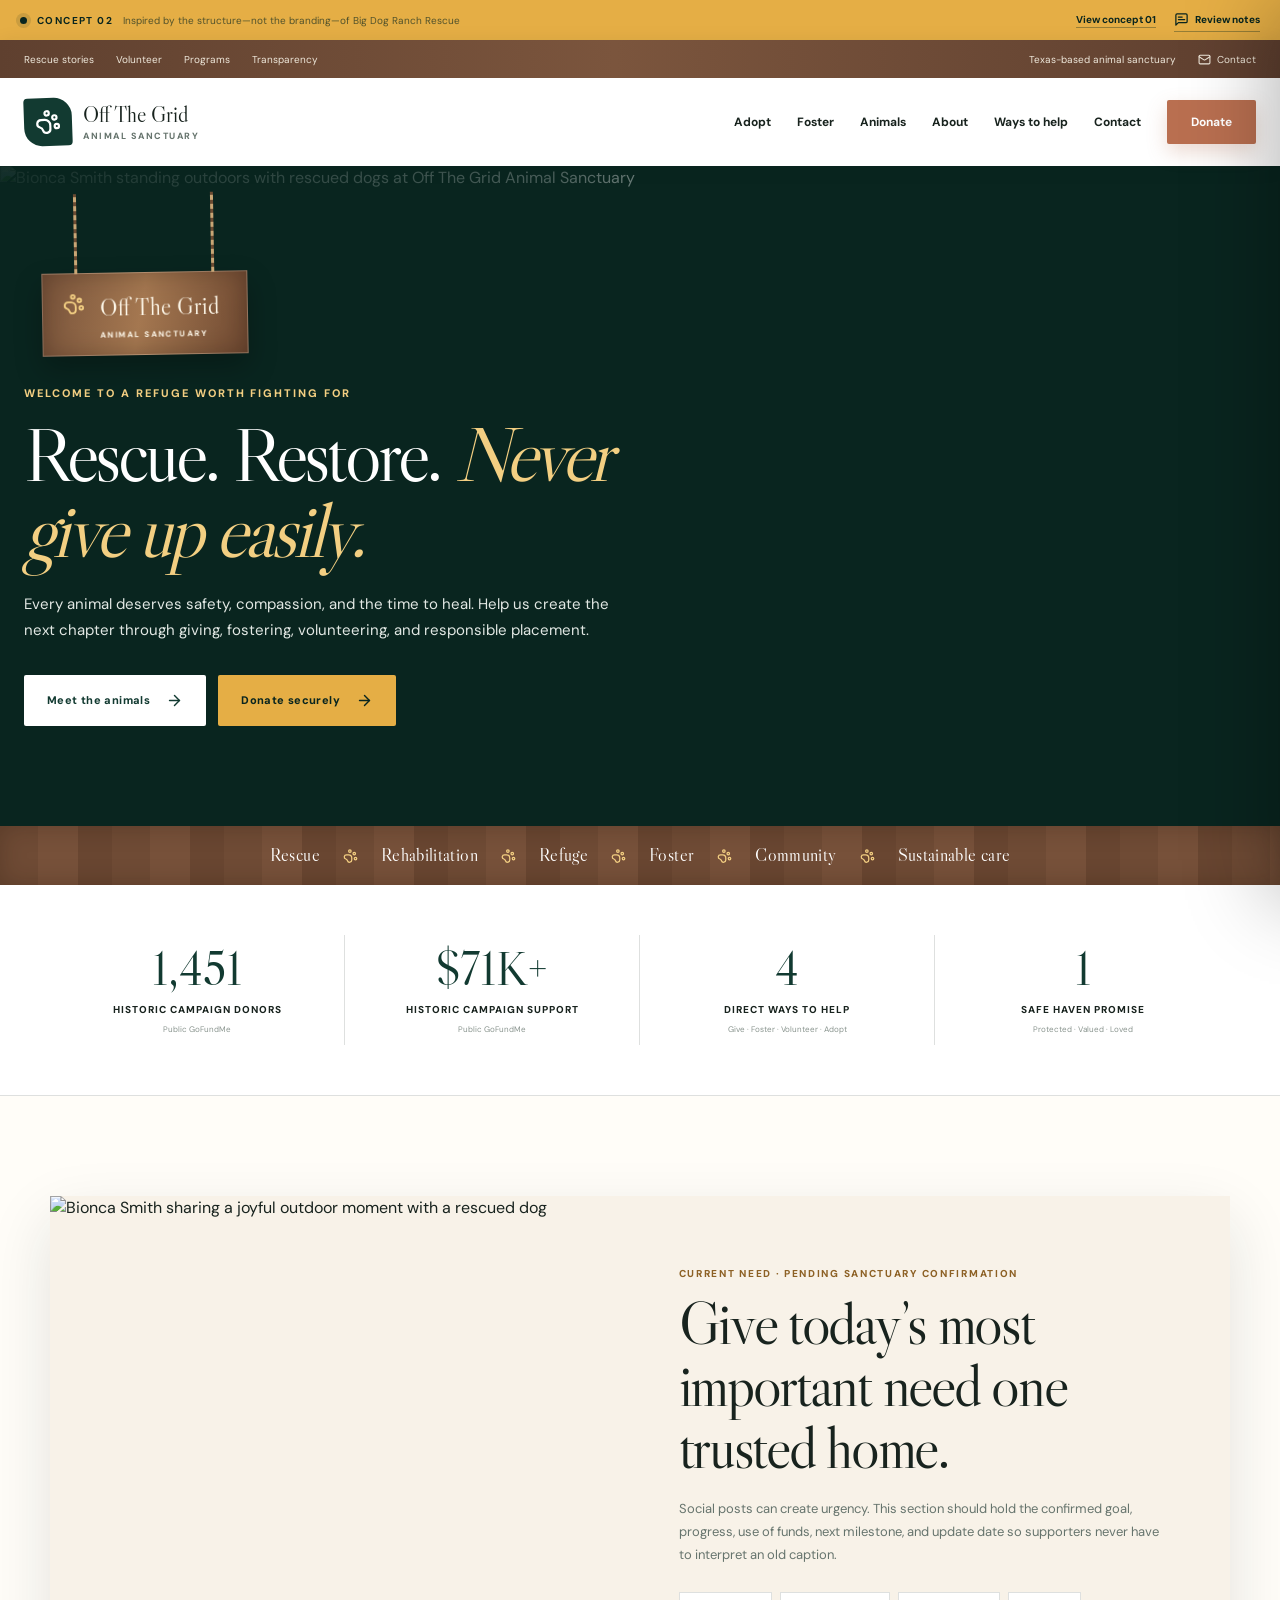
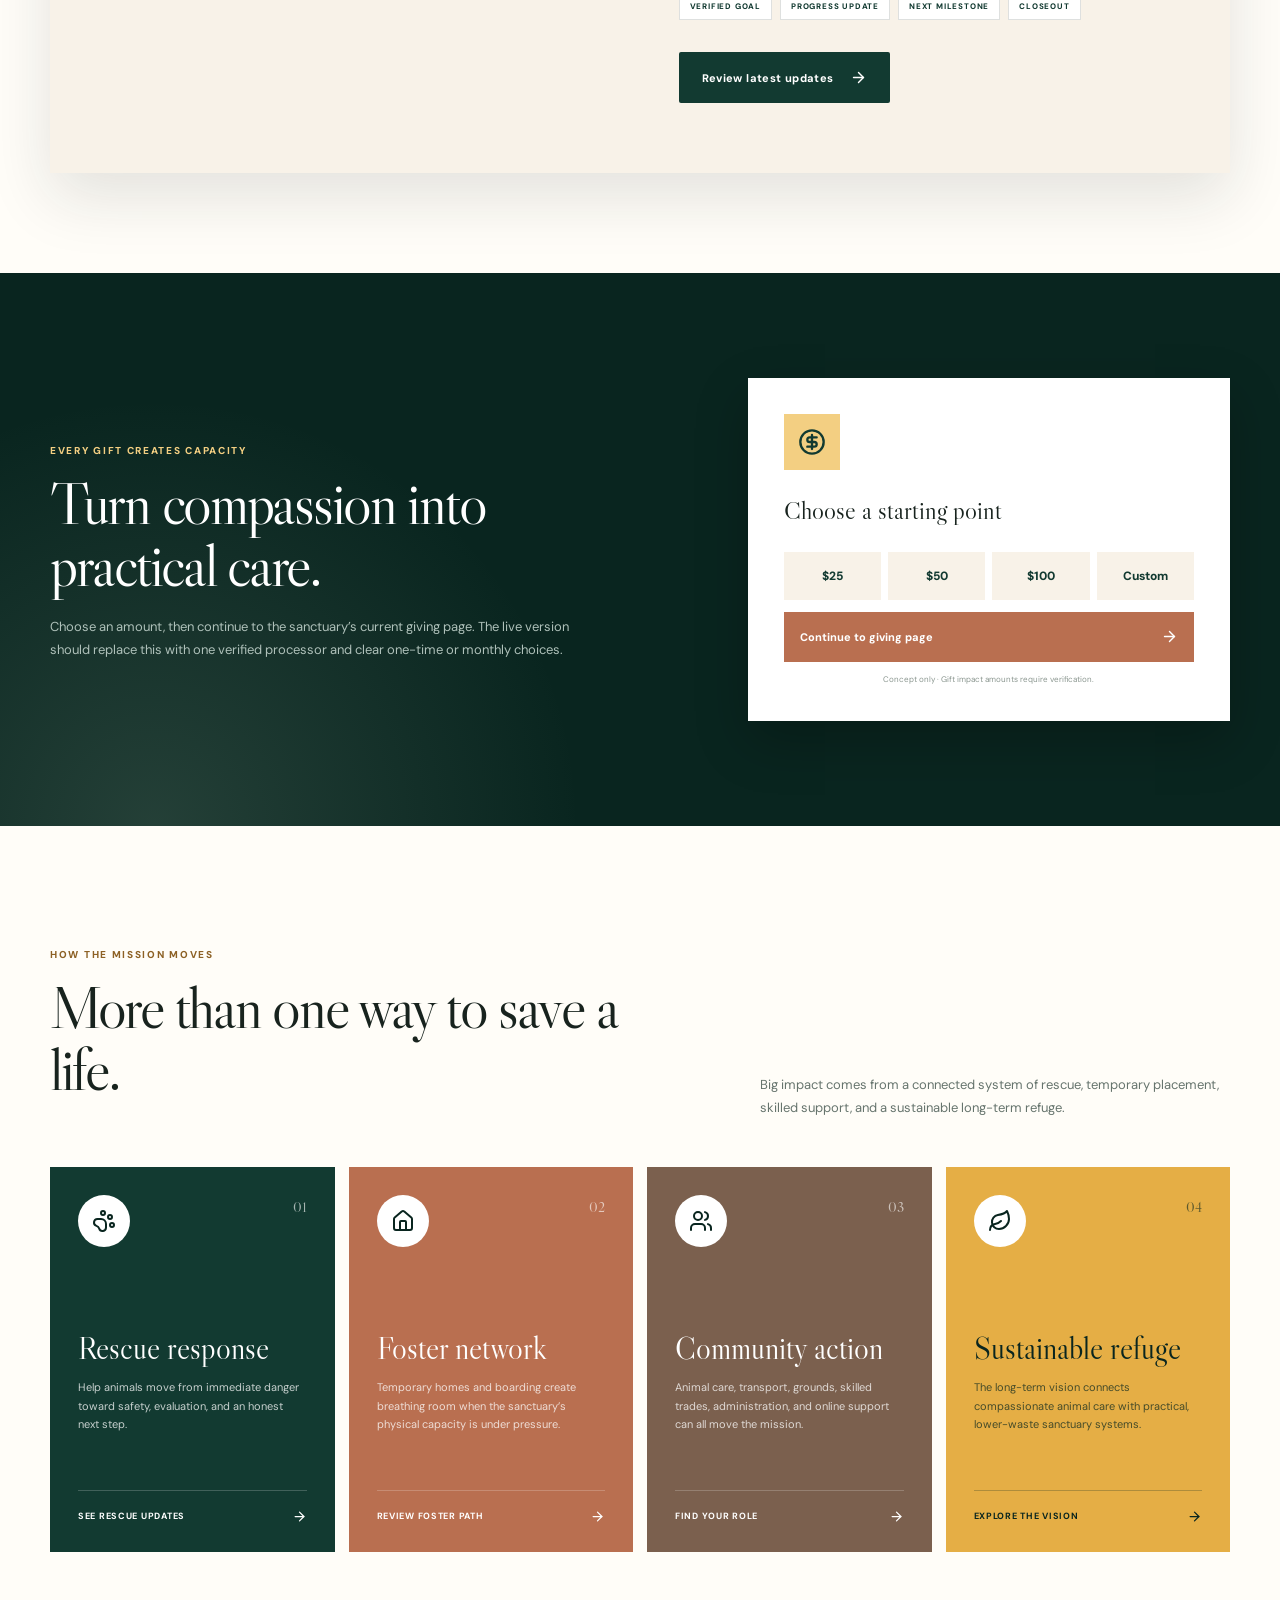
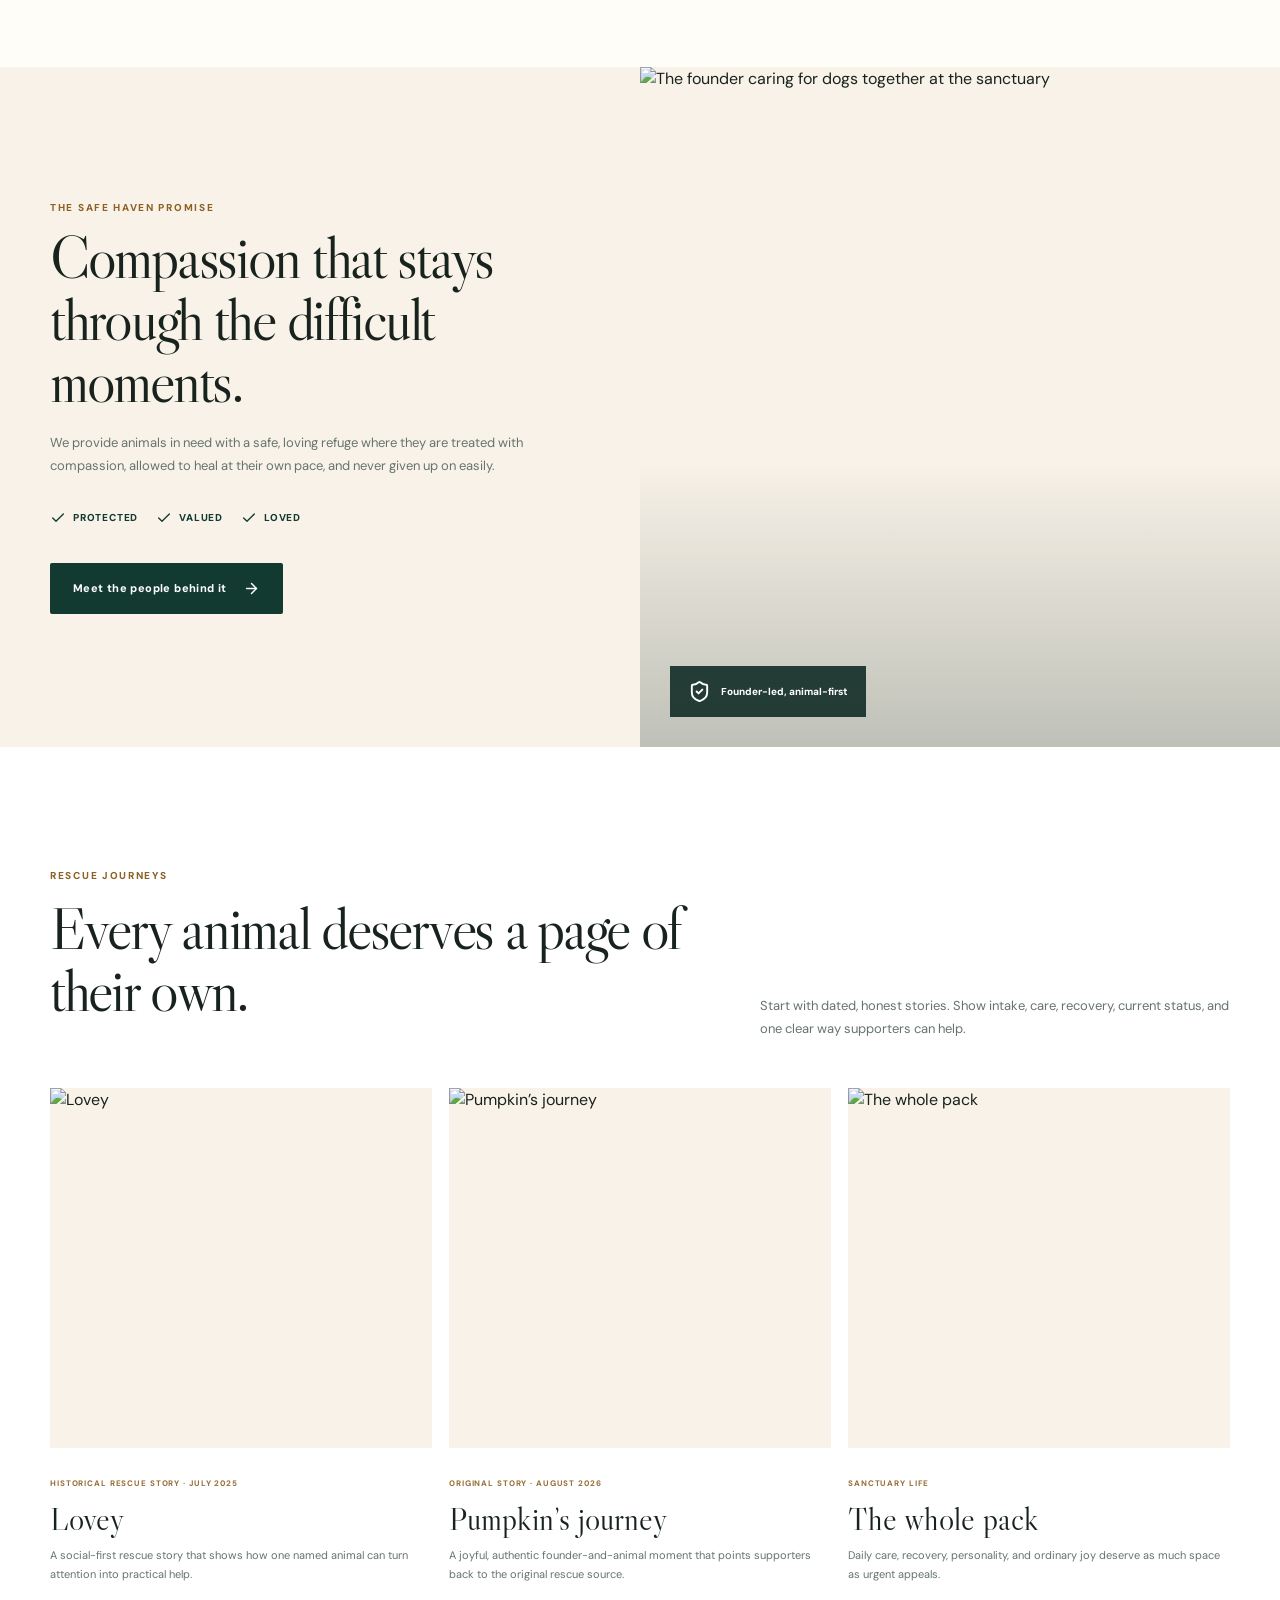
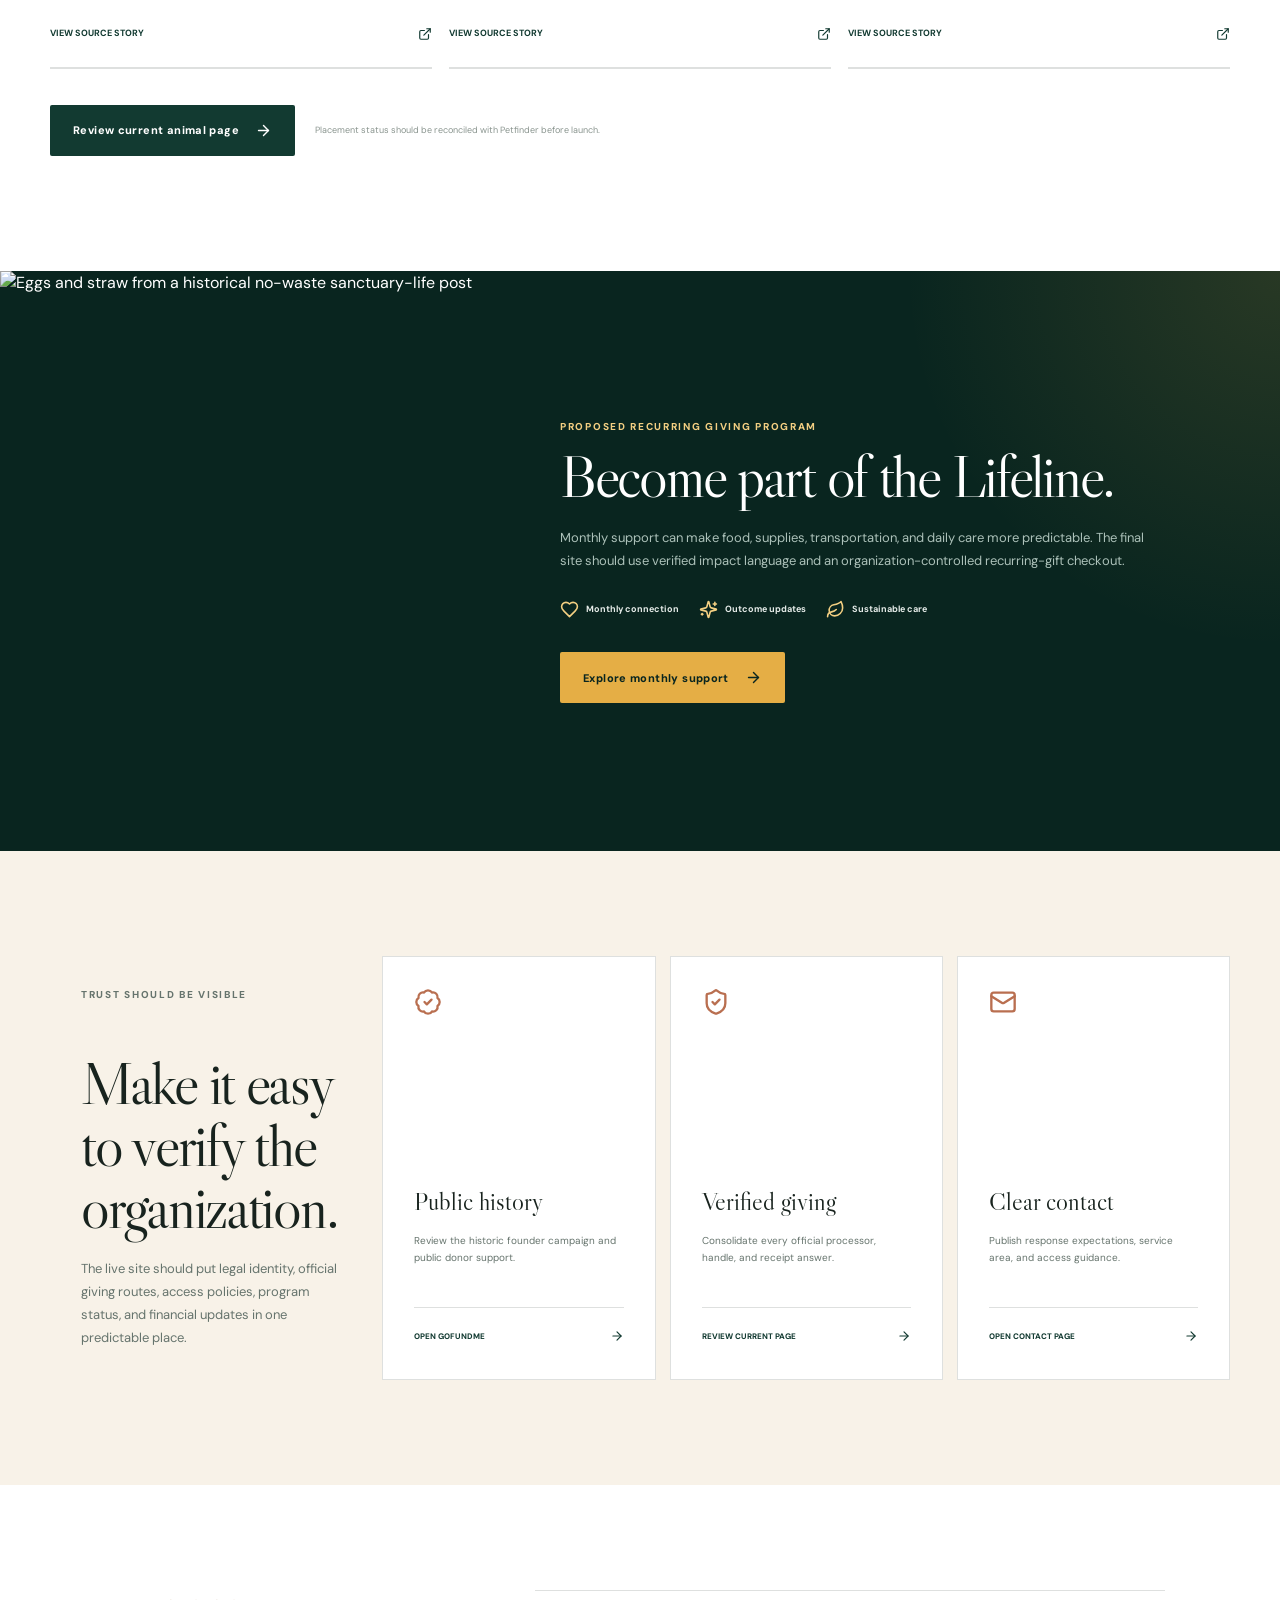
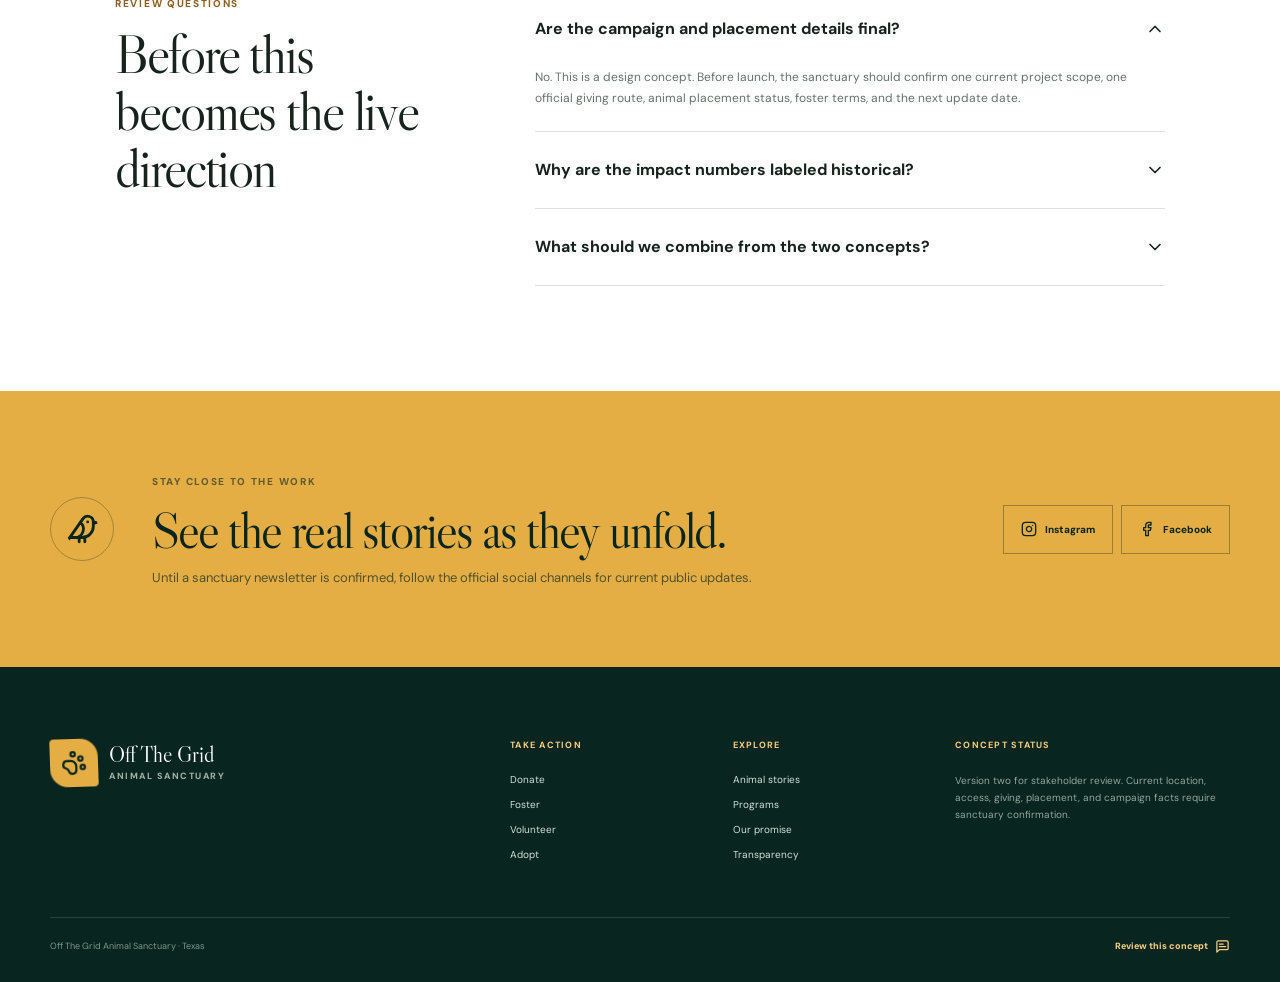
==== commit dba63c33: "Fix concept two subdirectory routing" ====
--- a/v2/index.html
+++ b/v2/index.html
@@ -9,7 +9,7 @@
     <link rel="preconnect" href="https://fonts.googleapis.com" />
     <link rel="preconnect" href="https://fonts.gstatic.com" crossorigin />
     <title>Off The Grid Animal Sanctuary | Concept Two</title>
-    <script type="module" crossorigin src="./assets/index-suGvoR4j.js"></script>
+    <script type="module" crossorigin src="./assets/index-B0gVn4e0.js"></script>
     <link rel="stylesheet" crossorigin href="./assets/index-CRikzNyh.css">
     <script src="/__manus__/debug-collector.js" defer></script>
   </head>
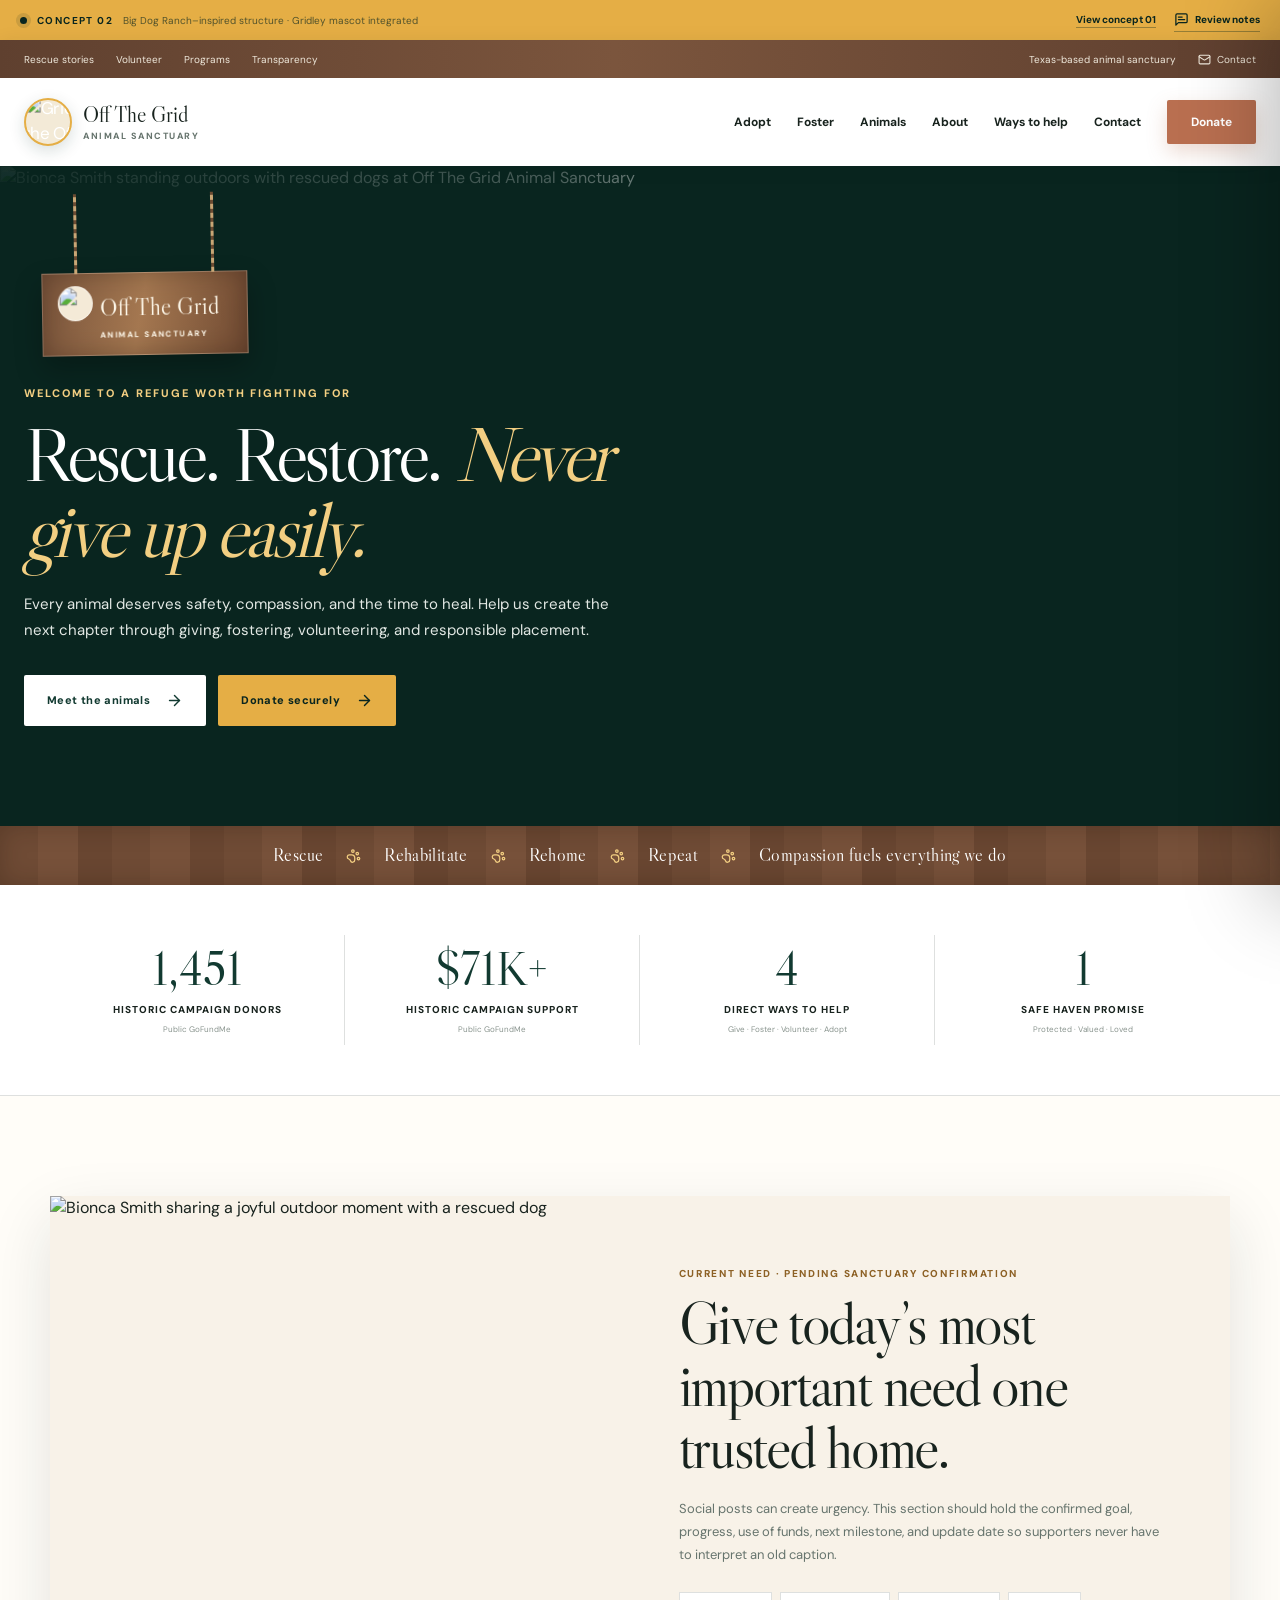
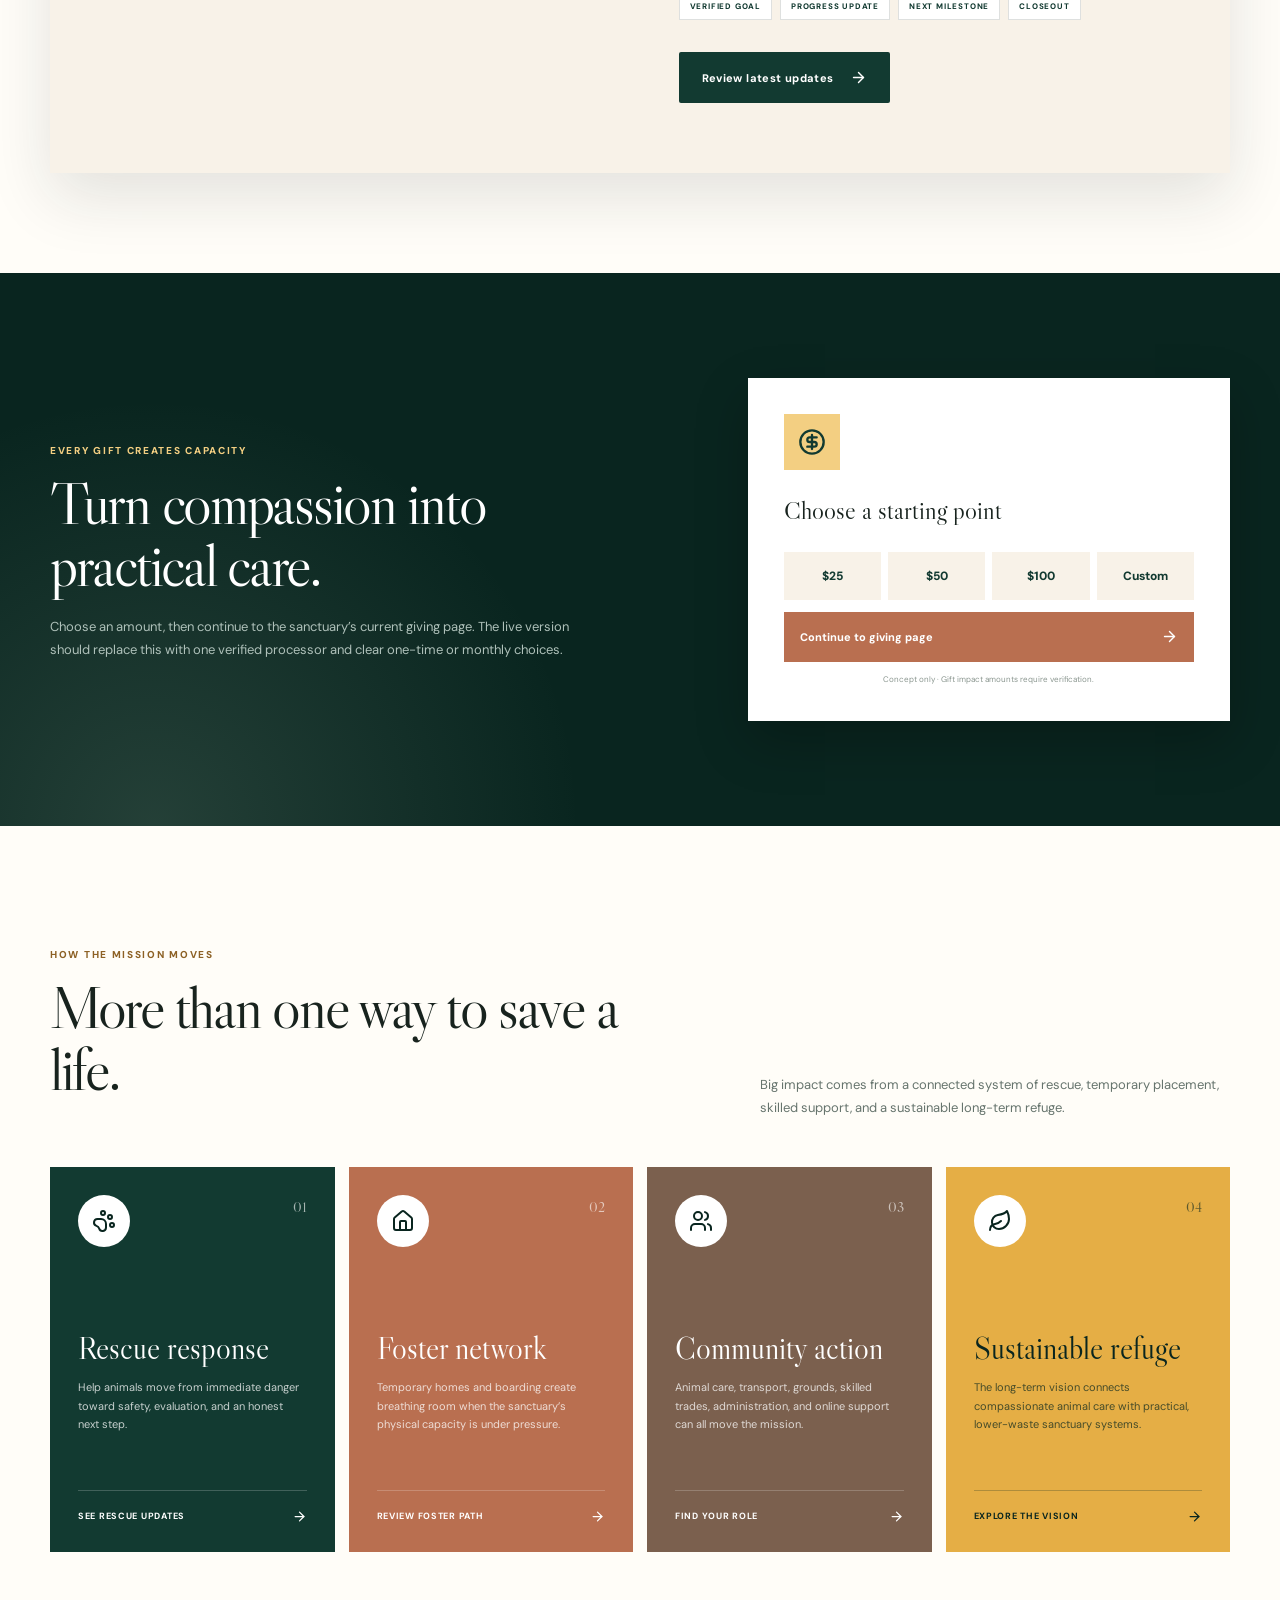
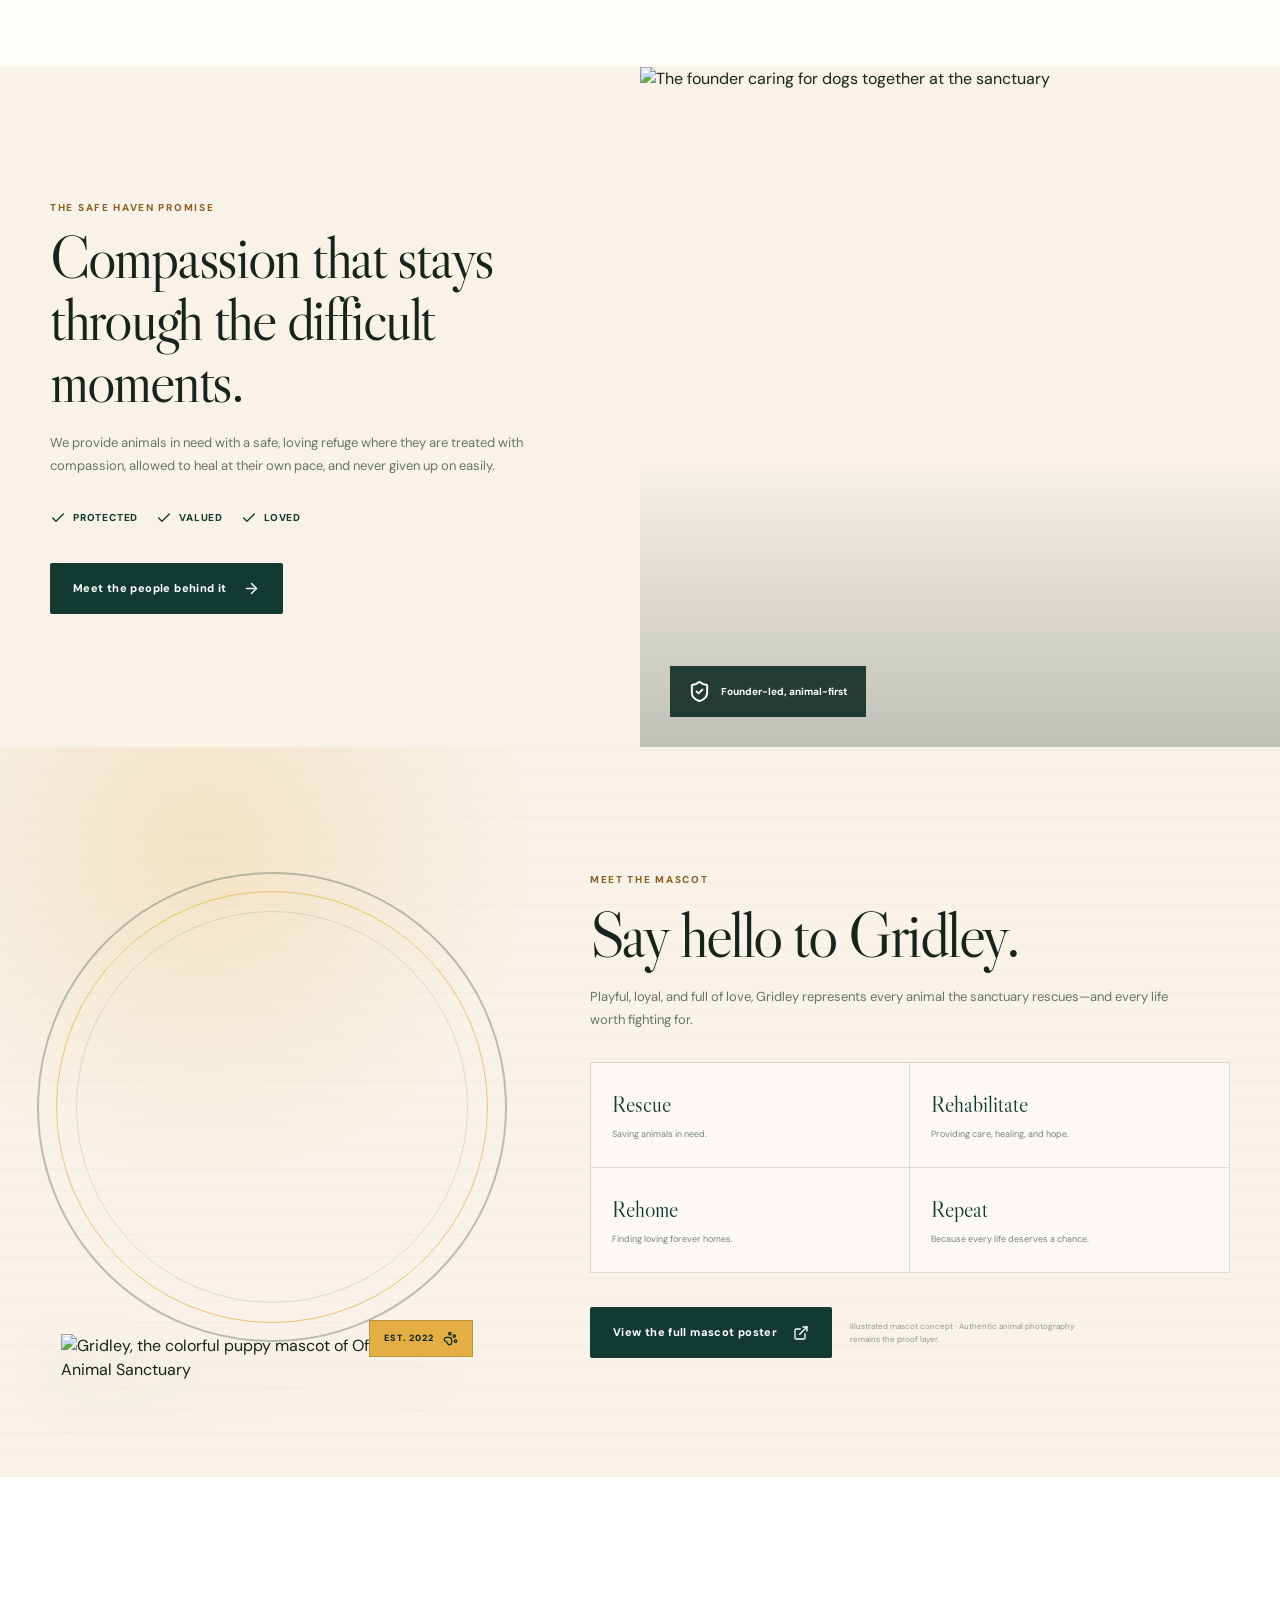
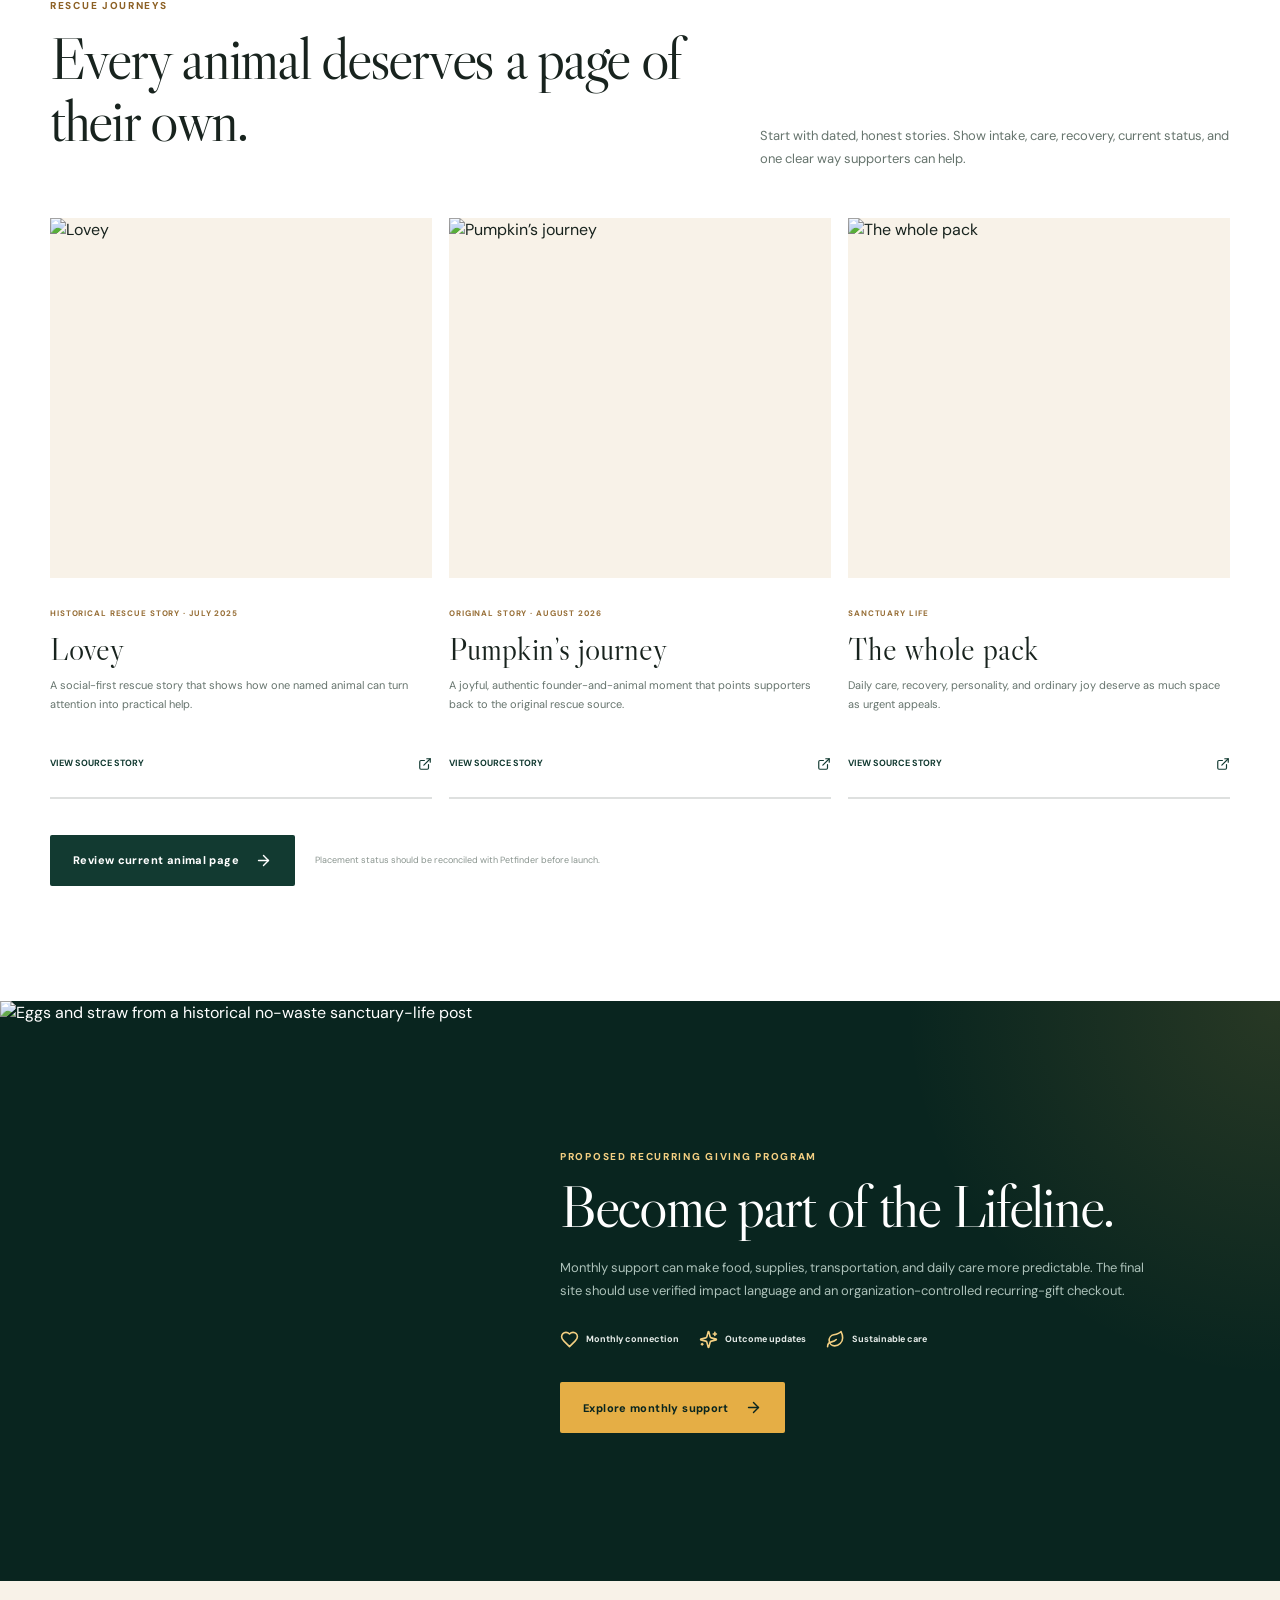
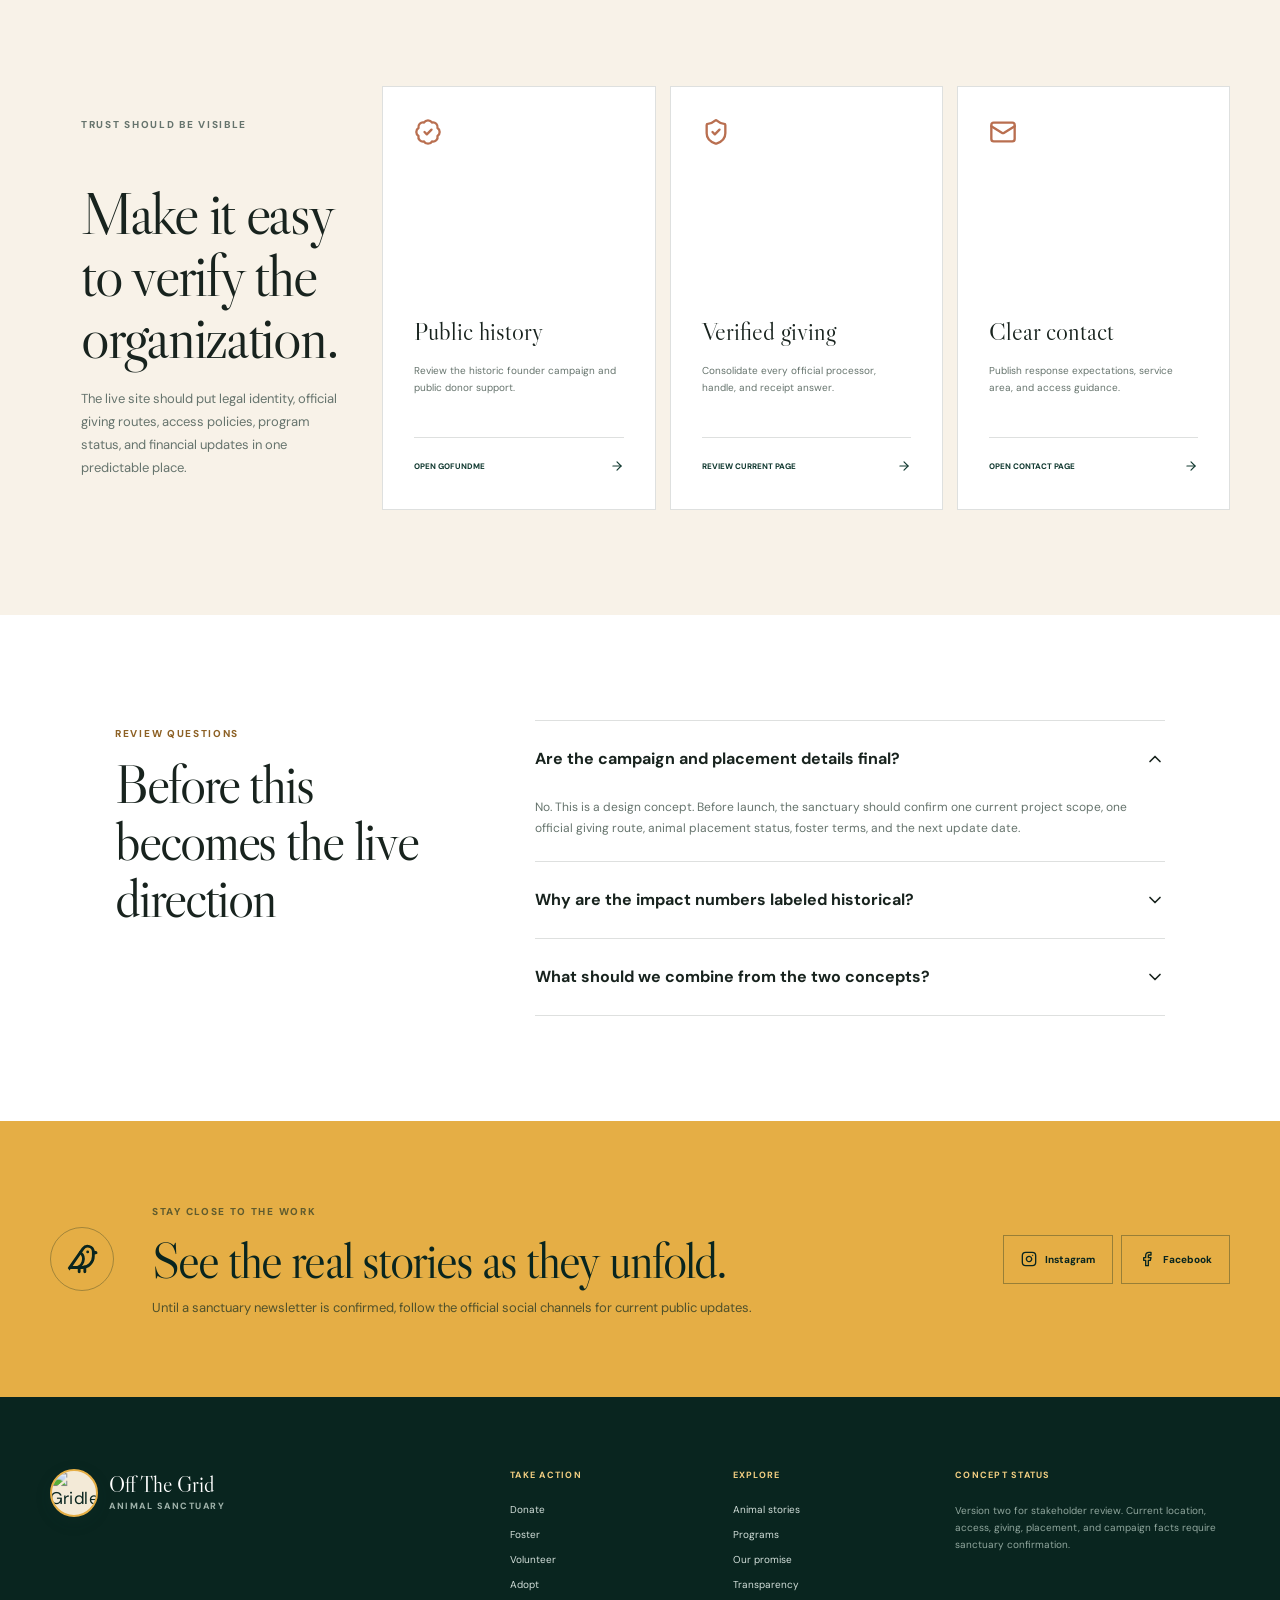
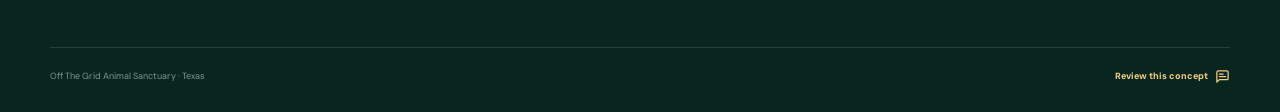
==== commit 8a36b5f1: "Integrate Gridley mascot into sanctuary concept two" ====
--- a/v2/index.html
+++ b/v2/index.html
@@ -9,8 +9,8 @@
     <link rel="preconnect" href="https://fonts.googleapis.com" />
     <link rel="preconnect" href="https://fonts.gstatic.com" crossorigin />
     <title>Off The Grid Animal Sanctuary | Concept Two</title>
-    <script type="module" crossorigin src="./assets/index-B0gVn4e0.js"></script>
-    <link rel="stylesheet" crossorigin href="./assets/index-CRikzNyh.css">
+    <script type="module" crossorigin src="./assets/index-BfIzQT7e.js"></script>
+    <link rel="stylesheet" crossorigin href="./assets/index-BQwQRxw_.css">
     <script src="/__manus__/debug-collector.js" defer></script>
   </head>
   <body>
--- a/v2/assets/index-BQwQRxw_.css
+++ b/v2/assets/index-BQwQRxw_.css
@@ -0,0 +1 @@
+@import"https://fonts.googleapis.com/css2?family=DM+Sans:wght@400;500;600;700;800&family=Libre+Caslon+Display&display=swap";@layer components;/*! tailwindcss v4.1.14 | MIT License | https://tailwindcss.com */@layer properties{@supports (((-webkit-hyphens:none)) and (not (margin-trim:inline))) or ((-moz-orient:inline) and (not (color:rgb(from red r g b)))){*,:before,:after,::backdrop{--tw-translate-x:0;--tw-translate-y:0;--tw-translate-z:0;--tw-rotate-x:initial;--tw-rotate-y:initial;--tw-rotate-z:initial;--tw-skew-x:initial;--tw-skew-y:initial;--tw-border-style:solid;--tw-gradient-position:initial;--tw-gradient-from:#0000;--tw-gradient-via:#0000;--tw-gradient-to:#0000;--tw-gradient-stops:initial;--tw-gradient-via-stops:initial;--tw-gradient-from-position:0%;--tw-gradient-via-position:50%;--tw-gradient-to-position:100%;--tw-leading:initial;--tw-font-weight:initial;--tw-tracking:initial;--tw-ordinal:initial;--tw-slashed-zero:initial;--tw-numeric-figure:initial;--tw-numeric-spacing:initial;--tw-numeric-fraction:initial;--tw-shadow:0 0 #0000;--tw-shadow-color:initial;--tw-shadow-alpha:100%;--tw-inset-shadow:0 0 #0000;--tw-inset-shadow-color:initial;--tw-inset-shadow-alpha:100%;--tw-ring-color:initial;--tw-ring-shadow:0 0 #0000;--tw-inset-ring-color:initial;--tw-inset-ring-shadow:0 0 #0000;--tw-ring-inset:initial;--tw-ring-offset-width:0px;--tw-ring-offset-color:#fff;--tw-ring-offset-shadow:0 0 #0000;--tw-outline-style:solid;--tw-backdrop-blur:initial;--tw-backdrop-brightness:initial;--tw-backdrop-contrast:initial;--tw-backdrop-grayscale:initial;--tw-backdrop-hue-rotate:initial;--tw-backdrop-invert:initial;--tw-backdrop-opacity:initial;--tw-backdrop-saturate:initial;--tw-backdrop-sepia:initial;--tw-duration:initial;--tw-ease:initial;--tw-content:"";--tw-animation-delay:0s;--tw-animation-direction:normal;--tw-animation-duration:initial;--tw-animation-fill-mode:none;--tw-animation-iteration-count:1;--tw-enter-blur:0;--tw-enter-opacity:1;--tw-enter-rotate:0;--tw-enter-scale:1;--tw-enter-translate-x:0;--tw-enter-translate-y:0;--tw-exit-blur:0;--tw-exit-opacity:1;--tw-exit-rotate:0;--tw-exit-scale:1;--tw-exit-translate-x:0;--tw-exit-translate-y:0}}}@layer theme{:root,:host{--font-sans:ui-sans-serif,system-ui,sans-serif,"Apple Color Emoji","Segoe UI Emoji","Segoe UI Symbol","Noto Color Emoji";--font-mono:ui-monospace,SFMono-Regular,Menlo,Monaco,Consolas,"Liberation Mono","Courier New",monospace;--color-red-100:oklch(93.6% .032 17.717);--color-red-500:oklch(63.7% .237 25.331);--color-blue-600:oklch(54.6% .245 262.881);--color-blue-700:oklch(48.8% .243 264.376);--color-slate-50:oklch(98.4% .003 247.858);--color-slate-100:oklch(96.8% .007 247.896);--color-slate-600:oklch(44.6% .043 257.281);--color-slate-700:oklch(37.2% .044 257.287);--color-slate-900:oklch(20.8% .042 265.755);--color-black:#000;--color-white:#fff;--spacing:.25rem;--container-sm:24rem;--container-lg:32rem;--container-2xl:42rem;--text-xs:.75rem;--text-xs--line-height:calc(1/.75);--text-sm:.875rem;--text-sm--line-height:calc(1.25/.875);--text-base:1rem;--text-base--line-height: 1.5 ;--text-lg:1.125rem;--text-lg--line-height:calc(1.75/1.125);--text-xl:1.25rem;--text-xl--line-height:calc(1.75/1.25);--text-4xl:2.25rem;--text-4xl--line-height:calc(2.5/2.25);--font-weight-normal:400;--font-weight-medium:500;--font-weight-semibold:600;--font-weight-bold:700;--tracking-tight:-.025em;--tracking-widest:.1em;--leading-snug:1.375;--leading-normal:1.5;--leading-relaxed:1.625;--radius-xs:.125rem;--radius-sm:.25rem;--radius-md:.375rem;--radius-lg:.5rem;--radius-xl:.75rem;--ease-out:cubic-bezier(0,0,.2,1);--ease-in-out:cubic-bezier(.4,0,.2,1);--animate-spin:spin 1s linear infinite;--animate-pulse:pulse 2s cubic-bezier(.4,0,.6,1)infinite;--blur-sm:8px;--blur-2xl:40px;--aspect-video:16/9;--default-transition-duration:.15s;--default-transition-timing-function:cubic-bezier(.4,0,.2,1);--default-font-family:var(--font-sans);--default-mono-font-family:var(--font-mono)}}@layer base{*,:after,:before,::backdrop{box-sizing:border-box;border:0 solid;margin:0;padding:0}::file-selector-button{box-sizing:border-box;border:0 solid;margin:0;padding:0}html,:host{-webkit-text-size-adjust:100%;tab-size:4;line-height:1.5;font-family:var(--default-font-family,ui-sans-serif,system-ui,sans-serif,"Apple Color Emoji","Segoe UI Emoji","Segoe UI Symbol","Noto Color Emoji");font-feature-settings:var(--default-font-feature-settings,normal);font-variation-settings:var(--default-font-variation-settings,normal);-webkit-tap-highlight-color:transparent}hr{height:0;color:inherit;border-top-width:1px}abbr:where([title]){-webkit-text-decoration:underline dotted;text-decoration:underline dotted}h1,h2,h3,h4,h5,h6{font-size:inherit;font-weight:inherit}a{color:inherit;-webkit-text-decoration:inherit;text-decoration:inherit}b,strong{font-weight:bolder}code,kbd,samp,pre{font-family:var(--default-mono-font-family,ui-monospace,SFMono-Regular,Menlo,Monaco,Consolas,"Liberation Mono","Courier New",monospace);font-feature-settings:var(--default-mono-font-feature-settings,normal);font-variation-settings:var(--default-mono-font-variation-settings,normal);font-size:1em}small{font-size:80%}sub,sup{vertical-align:baseline;font-size:75%;line-height:0;position:relative}sub{bottom:-.25em}sup{top:-.5em}table{text-indent:0;border-color:inherit;border-collapse:collapse}:-moz-focusring{outline:auto}progress{vertical-align:baseline}summary{display:list-item}ol,ul,menu{list-style:none}img,svg,video,canvas,audio,iframe,embed,object{vertical-align:middle;display:block}img,video{max-width:100%;height:auto}button,input,select,optgroup,textarea{font:inherit;font-feature-settings:inherit;font-variation-settings:inherit;letter-spacing:inherit;color:inherit;opacity:1;background-color:#0000;border-radius:0}::file-selector-button{font:inherit;font-feature-settings:inherit;font-variation-settings:inherit;letter-spacing:inherit;color:inherit;opacity:1;background-color:#0000;border-radius:0}:where(select:is([multiple],[size])) optgroup{font-weight:bolder}:where(select:is([multiple],[size])) optgroup option{padding-inline-start:20px}::file-selector-button{margin-inline-end:4px}::placeholder{opacity:1}@supports (not ((-webkit-appearance:-apple-pay-button))) or (contain-intrinsic-size:1px){::placeholder{color:currentColor}@supports (color:color-mix(in lab,red,red)){::placeholder{color:color-mix(in oklab,currentcolor 50%,transparent)}}}textarea{resize:vertical}::-webkit-search-decoration{-webkit-appearance:none}::-webkit-date-and-time-value{min-height:1lh;text-align:inherit}::-webkit-datetime-edit{display:inline-flex}::-webkit-datetime-edit-fields-wrapper{padding:0}::-webkit-datetime-edit{padding-block:0}::-webkit-datetime-edit-year-field{padding-block:0}::-webkit-datetime-edit-month-field{padding-block:0}::-webkit-datetime-edit-day-field{padding-block:0}::-webkit-datetime-edit-hour-field{padding-block:0}::-webkit-datetime-edit-minute-field{padding-block:0}::-webkit-datetime-edit-second-field{padding-block:0}::-webkit-datetime-edit-millisecond-field{padding-block:0}::-webkit-datetime-edit-meridiem-field{padding-block:0}::-webkit-calendar-picker-indicator{line-height:1}:-moz-ui-invalid{box-shadow:none}button,input:where([type=button],[type=reset],[type=submit]){appearance:button}::file-selector-button{appearance:button}::-webkit-inner-spin-button{height:auto}::-webkit-outer-spin-button{height:auto}[hidden]:where(:not([hidden=until-found])){display:none!important}}@layer utilities{.\@container\/card-header{container:card-header/inline-size}.\@container\/field-group{container:field-group/inline-size}.pointer-events-none{pointer-events:none}.invisible{visibility:hidden}.visible{visibility:visible}.sr-only{clip-path:inset(50%);white-space:nowrap;border-width:0;width:1px;height:1px;margin:-1px;padding:0;position:absolute;overflow:hidden}.absolute{position:absolute}.fixed{position:fixed}.relative{position:relative}.static{position:static}.inset-0{inset:calc(var(--spacing)*0)}.inset-x-0{inset-inline:calc(var(--spacing)*0)}.inset-y-0{inset-block:calc(var(--spacing)*0)}.-top-12{top:calc(var(--spacing)*-12)}.top-0{top:calc(var(--spacing)*0)}.top-1\.5{top:calc(var(--spacing)*1.5)}.top-1\/2{top:50%}.top-3\.5{top:calc(var(--spacing)*3.5)}.top-4{top:calc(var(--spacing)*4)}.top-\[1px\]{top:1px}.top-\[50\%\]{top:50%}.top-\[60\%\]{top:60%}.top-full{top:100%}.-right-12{right:calc(var(--spacing)*-12)}.right-0{right:calc(var(--spacing)*0)}.right-1{right:calc(var(--spacing)*1)}.right-2{right:calc(var(--spacing)*2)}.right-3{right:calc(var(--spacing)*3)}.right-4{right:calc(var(--spacing)*4)}.-bottom-12{bottom:calc(var(--spacing)*-12)}.bottom-0{bottom:calc(var(--spacing)*0)}.-left-12{left:calc(var(--spacing)*-12)}.left-0{left:calc(var(--spacing)*0)}.left-1\/2{left:50%}.left-2{left:calc(var(--spacing)*2)}.left-\[50\%\]{left:50%}.isolate{isolation:isolate}.z-10{z-index:10}.z-20{z-index:20}.z-50{z-index:50}.z-\[1\]{z-index:1}.order-first{order:-9999}.order-last{order:9999}.col-start-2{grid-column-start:2}.row-span-2{grid-row:span 2/span 2}.row-start-1{grid-row-start:1}.container{width:100%}@media (min-width:40rem){.container{max-width:40rem}}@media (min-width:48rem){.container{max-width:48rem}}@media (min-width:64rem){.container{max-width:64rem}}@media (min-width:80rem){.container{max-width:80rem}}@media (min-width:96rem){.container{max-width:96rem}}.\!m-0{margin:calc(var(--spacing)*0)!important}.-mx-1{margin-inline:calc(var(--spacing)*-1)}.mx-2{margin-inline:calc(var(--spacing)*2)}.mx-3\.5{margin-inline:calc(var(--spacing)*3.5)}.mx-4{margin-inline:calc(var(--spacing)*4)}.mx-auto{margin-inline:auto}.-my-2{margin-block:calc(var(--spacing)*-2)}.my-0{margin-block:calc(var(--spacing)*0)}.my-0\.5{margin-block:calc(var(--spacing)*.5)}.my-1{margin-block:calc(var(--spacing)*1)}.-mt-4{margin-top:calc(var(--spacing)*-4)}.mt-1\.5{margin-top:calc(var(--spacing)*1.5)}.mt-2{margin-top:calc(var(--spacing)*2)}.mt-4{margin-top:calc(var(--spacing)*4)}.mt-auto{margin-top:auto}.mr-2{margin-right:calc(var(--spacing)*2)}.mb-2{margin-bottom:calc(var(--spacing)*2)}.mb-3{margin-bottom:calc(var(--spacing)*3)}.mb-4{margin-bottom:calc(var(--spacing)*4)}.mb-6{margin-bottom:calc(var(--spacing)*6)}.mb-8{margin-bottom:calc(var(--spacing)*8)}.-ml-4{margin-left:calc(var(--spacing)*-4)}.ml-1{margin-left:calc(var(--spacing)*1)}.ml-4{margin-left:calc(var(--spacing)*4)}.ml-auto{margin-left:auto}.line-clamp-1{-webkit-line-clamp:1;-webkit-box-orient:vertical;display:-webkit-box;overflow:hidden}.line-clamp-2{-webkit-line-clamp:2;-webkit-box-orient:vertical;display:-webkit-box;overflow:hidden}.block{display:block}.flex{display:flex}.grid{display:grid}.hidden{display:none}.inline-flex{display:inline-flex}.table{display:table}.table-caption{display:table-caption}.table-cell{display:table-cell}.table-row{display:table-row}.field-sizing-content{field-sizing:content}.aspect-square{aspect-ratio:1}.aspect-video{aspect-ratio:var(--aspect-video)}.size-\(--cell-size\){width:var(--cell-size);height:var(--cell-size)}.size-2{width:calc(var(--spacing)*2);height:calc(var(--spacing)*2)}.size-2\.5{width:calc(var(--spacing)*2.5);height:calc(var(--spacing)*2.5)}.size-3{width:calc(var(--spacing)*3);height:calc(var(--spacing)*3)}.size-3\.5{width:calc(var(--spacing)*3.5);height:calc(var(--spacing)*3.5)}.size-4{width:calc(var(--spacing)*4);height:calc(var(--spacing)*4)}.size-6{width:calc(var(--spacing)*6);height:calc(var(--spacing)*6)}.size-7{width:calc(var(--spacing)*7);height:calc(var(--spacing)*7)}.size-8{width:calc(var(--spacing)*8);height:calc(var(--spacing)*8)}.size-9{width:calc(var(--spacing)*9);height:calc(var(--spacing)*9)}.size-10{width:calc(var(--spacing)*10);height:calc(var(--spacing)*10)}.size-auto{width:auto;height:auto}.size-full{width:100%;height:100%}.h-\(--cell-size\){height:var(--cell-size)}.h-1\.5{height:calc(var(--spacing)*1.5)}.h-2{height:calc(var(--spacing)*2)}.h-2\.5{height:calc(var(--spacing)*2.5)}.h-4{height:calc(var(--spacing)*4)}.h-5{height:calc(var(--spacing)*5)}.h-6{height:calc(var(--spacing)*6)}.h-7{height:calc(var(--spacing)*7)}.h-8{height:calc(var(--spacing)*8)}.h-9{height:calc(var(--spacing)*9)}.h-10{height:calc(var(--spacing)*10)}.h-12{height:calc(var(--spacing)*12)}.h-16{height:calc(var(--spacing)*16)}.h-\[1\.15rem\]{height:1.15rem}.h-\[500px\]{height:500px}.h-\[calc\(100\%-1px\)\]{height:calc(100% - 1px)}.h-\[var\(--radix-navigation-menu-viewport-height\)\]{height:var(--radix-navigation-menu-viewport-height)}.h-\[var\(--radix-select-trigger-height\)\]{height:var(--radix-select-trigger-height)}.h-auto{height:auto}.h-full{height:100%}.h-px{height:1px}.h-svh{height:100svh}.max-h-\(--radix-context-menu-content-available-height\){max-height:var(--radix-context-menu-content-available-height)}.max-h-\(--radix-dropdown-menu-content-available-height\){max-height:var(--radix-dropdown-menu-content-available-height)}.max-h-\(--radix-select-content-available-height\){max-height:var(--radix-select-content-available-height)}.max-h-\[300px\]{max-height:300px}.min-h-0{min-height:calc(var(--spacing)*0)}.min-h-4{min-height:calc(var(--spacing)*4)}.min-h-16{min-height:calc(var(--spacing)*16)}.min-h-screen{min-height:100vh}.min-h-svh{min-height:100svh}.w-\(--cell-size\){width:var(--cell-size)}.w-\(--sidebar-width\){width:var(--sidebar-width)}.w-0{width:calc(var(--spacing)*0)}.w-1{width:calc(var(--spacing)*1)}.w-2{width:calc(var(--spacing)*2)}.w-2\.5{width:calc(var(--spacing)*2.5)}.w-3{width:calc(var(--spacing)*3)}.w-3\/4{width:75%}.w-4{width:calc(var(--spacing)*4)}.w-5{width:calc(var(--spacing)*5)}.w-8{width:calc(var(--spacing)*8)}.w-9{width:calc(var(--spacing)*9)}.w-10{width:calc(var(--spacing)*10)}.w-16{width:calc(var(--spacing)*16)}.w-64{width:calc(var(--spacing)*64)}.w-72{width:calc(var(--spacing)*72)}.w-\[100px\]{width:100px}.w-\[400px\]{width:400px}.w-auto{width:auto}.w-fit{width:fit-content}.w-full{width:100%}.w-max{width:max-content}.w-px{width:1px}.max-w-\(--skeleton-width\){max-width:var(--skeleton-width)}.max-w-2xl{max-width:var(--container-2xl)}.max-w-\[calc\(100\%-2rem\)\]{max-width:calc(100% - 2rem)}.max-w-lg{max-width:var(--container-lg)}.max-w-max{max-width:max-content}.max-w-sm{max-width:var(--container-sm)}.min-w-\(--cell-size\){min-width:var(--cell-size)}.min-w-0{min-width:calc(var(--spacing)*0)}.min-w-5{min-width:calc(var(--spacing)*5)}.min-w-8{min-width:calc(var(--spacing)*8)}.min-w-9{min-width:calc(var(--spacing)*9)}.min-w-10{min-width:calc(var(--spacing)*10)}.min-w-\[8rem\]{min-width:8rem}.min-w-\[12rem\]{min-width:12rem}.min-w-\[var\(--radix-select-trigger-width\)\]{min-width:var(--radix-select-trigger-width)}.flex-1{flex:1}.flex-shrink-0,.shrink-0{flex-shrink:0}.grow{flex-grow:1}.grow-0{flex-grow:0}.basis-full{flex-basis:100%}.caption-bottom{caption-side:bottom}.border-collapse{border-collapse:collapse}.origin-\(--radix-context-menu-content-transform-origin\){transform-origin:var(--radix-context-menu-content-transform-origin)}.origin-\(--radix-dropdown-menu-content-transform-origin\){transform-origin:var(--radix-dropdown-menu-content-transform-origin)}.origin-\(--radix-hover-card-content-transform-origin\){transform-origin:var(--radix-hover-card-content-transform-origin)}.origin-\(--radix-menubar-content-transform-origin\){transform-origin:var(--radix-menubar-content-transform-origin)}.origin-\(--radix-popover-content-transform-origin\){transform-origin:var(--radix-popover-content-transform-origin)}.origin-\(--radix-select-content-transform-origin\){transform-origin:var(--radix-select-content-transform-origin)}.origin-\(--radix-tooltip-content-transform-origin\){transform-origin:var(--radix-tooltip-content-transform-origin)}.-translate-x-1\/2{--tw-translate-x: -50% ;translate:var(--tw-translate-x)var(--tw-translate-y)}.-translate-x-px{--tw-translate-x:-1px;translate:var(--tw-translate-x)var(--tw-translate-y)}.translate-x-\[-50\%\]{--tw-translate-x:-50%;translate:var(--tw-translate-x)var(--tw-translate-y)}.translate-x-px{--tw-translate-x:1px;translate:var(--tw-translate-x)var(--tw-translate-y)}.-translate-y-1\/2{--tw-translate-y: -50% ;translate:var(--tw-translate-x)var(--tw-translate-y)}.translate-y-0\.5{--tw-translate-y:calc(var(--spacing)*.5);translate:var(--tw-translate-x)var(--tw-translate-y)}.translate-y-\[-50\%\]{--tw-translate-y:-50%;translate:var(--tw-translate-x)var(--tw-translate-y)}.translate-y-\[calc\(-50\%_-_2px\)\]{--tw-translate-y: calc(-50% - 2px) ;translate:var(--tw-translate-x)var(--tw-translate-y)}.rotate-45{rotate:45deg}.rotate-90{rotate:90deg}.transform{transform:var(--tw-rotate-x,)var(--tw-rotate-y,)var(--tw-rotate-z,)var(--tw-skew-x,)var(--tw-skew-y,)}.animate-caret-blink{animation:1.25s ease-out infinite caret-blink}.animate-in{animation:enter var(--tw-animation-duration,var(--tw-duration,.15s))var(--tw-ease,ease)var(--tw-animation-delay,0s)var(--tw-animation-iteration-count,1)var(--tw-animation-direction,normal)var(--tw-animation-fill-mode,none)}.animate-pulse{animation:var(--animate-pulse)}.animate-spin{animation:var(--animate-spin)}.cursor-default{cursor:default}.cursor-pointer{cursor:pointer}.cursor-text{cursor:text}.touch-none{touch-action:none}.resize-none{resize:none}.scroll-my-1{scroll-margin-block:calc(var(--spacing)*1)}.scroll-py-1{scroll-padding-block:calc(var(--spacing)*1)}.list-disc{list-style-type:disc}.list-none{list-style-type:none}.auto-rows-min{grid-auto-rows:min-content}.grid-cols-\[0_1fr\]{grid-template-columns:0 1fr}.grid-rows-\[auto_auto\]{grid-template-rows:auto auto}.flex-col{flex-direction:column}.flex-col-reverse{flex-direction:column-reverse}.flex-row{flex-direction:row}.flex-wrap{flex-wrap:wrap}.items-center{align-items:center}.items-end{align-items:flex-end}.items-start{align-items:flex-start}.items-stretch{align-items:stretch}.justify-between{justify-content:space-between}.justify-center{justify-content:center}.justify-start{justify-content:flex-start}.justify-items-start{justify-items:start}.gap-0{gap:calc(var(--spacing)*0)}.gap-0\.5{gap:calc(var(--spacing)*.5)}.gap-1{gap:calc(var(--spacing)*1)}.gap-1\.5{gap:calc(var(--spacing)*1.5)}.gap-2{gap:calc(var(--spacing)*2)}.gap-2\.5{gap:calc(var(--spacing)*2.5)}.gap-3{gap:calc(var(--spacing)*3)}.gap-4{gap:calc(var(--spacing)*4)}.gap-6{gap:calc(var(--spacing)*6)}.gap-7{gap:calc(var(--spacing)*7)}.gap-y-0\.5{row-gap:calc(var(--spacing)*.5)}.self-start{align-self:flex-start}.self-stretch{align-self:stretch}.justify-self-end{justify-self:flex-end}.truncate{text-overflow:ellipsis;white-space:nowrap;overflow:hidden}.overflow-auto{overflow:auto}.overflow-hidden{overflow:hidden}.overflow-x-auto{overflow-x:auto}.overflow-x-hidden{overflow-x:hidden}.overflow-y-auto{overflow-y:auto}.rounded{border-radius:.25rem}.rounded-\[2px\]{border-radius:2px}.rounded-\[4px\]{border-radius:4px}.rounded-\[10px\]{border-radius:10px}.rounded-\[20px\]{border-radius:20px}.rounded-\[calc\(var\(--radius\)-5px\)\]{border-radius:calc(var(--radius) - 5px)}.rounded-\[inherit\]{border-radius:inherit}.rounded-full{border-radius:3.40282e38px}.rounded-lg{border-radius:var(--radius-lg)}.rounded-md{border-radius:var(--radius-md)}.rounded-none{border-radius:0}.rounded-sm{border-radius:var(--radius-sm)}.rounded-xl{border-radius:var(--radius-xl)}.rounded-xs{border-radius:var(--radius-xs)}.rounded-l-md{border-top-left-radius:var(--radius-md);border-bottom-left-radius:var(--radius-md)}.rounded-tl-sm{border-top-left-radius:var(--radius-sm)}.rounded-r-md{border-top-right-radius:var(--radius-md);border-bottom-right-radius:var(--radius-md)}.border{border-style:var(--tw-border-style);border-width:1px}.border-0{border-style:var(--tw-border-style);border-width:0}.border-\[1\.5px\]{border-style:var(--tw-border-style);border-width:1.5px}.border-y{border-block-style:var(--tw-border-style);border-block-width:1px}.border-t{border-top-style:var(--tw-border-style);border-top-width:1px}.border-r{border-right-style:var(--tw-border-style);border-right-width:1px}.border-b{border-bottom-style:var(--tw-border-style);border-bottom-width:1px}.border-l{border-left-style:var(--tw-border-style);border-left-width:1px}.border-dashed{--tw-border-style:dashed;border-style:dashed}.border-\(--color-border\){border-color:var(--color-border)}.border-\[rgba\(0\,0\,0\,0\.08\)\]{border-color:#00000014}.border-transparent{border-color:#0000}.border-t-transparent{border-top-color:#0000}.border-l-transparent{border-left-color:#0000}.bg-\(--color-bg\){background-color:var(--color-bg)}.bg-\[\#1a1a19\]{background-color:#1a1a19}.bg-\[\#f8f8f7\]{background-color:#f8f8f7}.bg-black\/50{background-color:#00000080}@supports (color:color-mix(in lab,red,red)){.bg-black\/50{background-color:color-mix(in oklab,var(--color-black)50%,transparent)}}.bg-blue-600{background-color:var(--color-blue-600)}.bg-red-100{background-color:var(--color-red-100)}.bg-transparent{background-color:#0000}.bg-white{background-color:var(--color-white)}.bg-white\/80{background-color:#fffc}@supports (color:color-mix(in lab,red,red)){.bg-white\/80{background-color:color-mix(in oklab,var(--color-white)80%,transparent)}}.bg-gradient-to-br{--tw-gradient-position:to bottom right in oklab;background-image:linear-gradient(var(--tw-gradient-stops))}.from-slate-50{--tw-gradient-from:var(--color-slate-50);--tw-gradient-stops:var(--tw-gradient-via-stops,var(--tw-gradient-position),var(--tw-gradient-from)var(--tw-gradient-from-position),var(--tw-gradient-to)var(--tw-gradient-to-position))}.to-slate-100{--tw-gradient-to:var(--color-slate-100);--tw-gradient-stops:var(--tw-gradient-via-stops,var(--tw-gradient-position),var(--tw-gradient-from)var(--tw-gradient-from-position),var(--tw-gradient-to)var(--tw-gradient-to-position))}.fill-current{fill:currentColor}.p-0{padding:calc(var(--spacing)*0)}.p-1{padding:calc(var(--spacing)*1)}.p-2{padding:calc(var(--spacing)*2)}.p-3{padding:calc(var(--spacing)*3)}.p-4{padding:calc(var(--spacing)*4)}.p-5{padding:calc(var(--spacing)*5)}.p-6{padding:calc(var(--spacing)*6)}.p-8{padding:calc(var(--spacing)*8)}.p-\[3px\]{padding:3px}.p-px{padding:1px}.px-\(--cell-size\){padding-inline:var(--cell-size)}.px-1{padding-inline:calc(var(--spacing)*1)}.px-1\.5{padding-inline:calc(var(--spacing)*1.5)}.px-2{padding-inline:calc(var(--spacing)*2)}.px-2\.5{padding-inline:calc(var(--spacing)*2.5)}.px-3{padding-inline:calc(var(--spacing)*3)}.px-4{padding-inline:calc(var(--spacing)*4)}.px-5{padding-inline:calc(var(--spacing)*5)}.px-6{padding-inline:calc(var(--spacing)*6)}.py-0\.5{padding-block:calc(var(--spacing)*.5)}.py-1{padding-block:calc(var(--spacing)*1)}.py-1\.5{padding-block:calc(var(--spacing)*1.5)}.py-2{padding-block:calc(var(--spacing)*2)}.py-2\.5{padding-block:calc(var(--spacing)*2.5)}.py-3{padding-block:calc(var(--spacing)*3)}.py-4{padding-block:calc(var(--spacing)*4)}.py-5{padding-block:calc(var(--spacing)*5)}.py-6{padding-block:calc(var(--spacing)*6)}.pt-0{padding-top:calc(var(--spacing)*0)}.pt-3{padding-top:calc(var(--spacing)*3)}.pt-4{padding-top:calc(var(--spacing)*4)}.pt-8{padding-top:calc(var(--spacing)*8)}.pt-12{padding-top:calc(var(--spacing)*12)}.pr-1{padding-right:calc(var(--spacing)*1)}.pr-2{padding-right:calc(var(--spacing)*2)}.pr-2\.5{padding-right:calc(var(--spacing)*2.5)}.pr-3{padding-right:calc(var(--spacing)*3)}.pr-8{padding-right:calc(var(--spacing)*8)}.pb-3{padding-bottom:calc(var(--spacing)*3)}.pb-4{padding-bottom:calc(var(--spacing)*4)}.pb-8{padding-bottom:calc(var(--spacing)*8)}.pl-2{padding-left:calc(var(--spacing)*2)}.pl-3{padding-left:calc(var(--spacing)*3)}.pl-4{padding-left:calc(var(--spacing)*4)}.pl-8{padding-left:calc(var(--spacing)*8)}.text-center{text-align:center}.text-left{text-align:left}.align-middle{vertical-align:middle}.font-mono{font-family:var(--font-mono)}.font-sans{font-family:var(--font-sans)}.text-4xl{font-size:var(--text-4xl);line-height:var(--tw-leading,var(--text-4xl--line-height))}.text-base{font-size:var(--text-base);line-height:var(--tw-leading,var(--text-base--line-height))}.text-lg{font-size:var(--text-lg);line-height:var(--tw-leading,var(--text-lg--line-height))}.text-sm{font-size:var(--text-sm);line-height:var(--tw-leading,var(--text-sm--line-height))}.text-sm\/relaxed{font-size:var(--text-sm);line-height:var(--leading-relaxed)}.text-xl{font-size:var(--text-xl);line-height:var(--tw-leading,var(--text-xl--line-height))}.text-xs{font-size:var(--text-xs);line-height:var(--tw-leading,var(--text-xs--line-height))}.text-\[0\.8rem\]{font-size:.8rem}.leading-5{--tw-leading:calc(var(--spacing)*5);line-height:calc(var(--spacing)*5)}.leading-\[26px\]{--tw-leading:26px;line-height:26px}.leading-none{--tw-leading:1;line-height:1}.leading-normal{--tw-leading:var(--leading-normal);line-height:var(--leading-normal)}.leading-relaxed{--tw-leading:var(--leading-relaxed);line-height:var(--leading-relaxed)}.leading-snug{--tw-leading:var(--leading-snug);line-height:var(--leading-snug)}.font-bold{--tw-font-weight:var(--font-weight-bold);font-weight:var(--font-weight-bold)}.font-medium{--tw-font-weight:var(--font-weight-medium);font-weight:var(--font-weight-medium)}.font-normal{--tw-font-weight:var(--font-weight-normal);font-weight:var(--font-weight-normal)}.font-semibold{--tw-font-weight:var(--font-weight-semibold);font-weight:var(--font-weight-semibold)}.tracking-\[-0\.44px\]{--tw-tracking:-.44px;letter-spacing:-.44px}.tracking-\[-0\.154px\]{--tw-tracking:-.154px;letter-spacing:-.154px}.tracking-tight{--tw-tracking:var(--tracking-tight);letter-spacing:var(--tracking-tight)}.tracking-widest{--tw-tracking:var(--tracking-widest);letter-spacing:var(--tracking-widest)}.text-balance{text-wrap:balance}.break-words{overflow-wrap:break-word}.whitespace-break-spaces{white-space:break-spaces}.whitespace-nowrap{white-space:nowrap}.text-\[\#34322d\]{color:#34322d}.text-\[\#858481\]{color:#858481}.text-current{color:currentColor}.text-red-500{color:var(--color-red-500)}.text-slate-600{color:var(--color-slate-600)}.text-slate-700{color:var(--color-slate-700)}.text-slate-900{color:var(--color-slate-900)}.text-white{color:var(--color-white)}.tabular-nums{--tw-numeric-spacing:tabular-nums;font-variant-numeric:var(--tw-ordinal,)var(--tw-slashed-zero,)var(--tw-numeric-figure,)var(--tw-numeric-spacing,)var(--tw-numeric-fraction,)}.underline-offset-4{text-underline-offset:4px}.opacity-0{opacity:0}.opacity-50{opacity:.5}.opacity-70{opacity:.7}.shadow{--tw-shadow:0 1px 3px 0 var(--tw-shadow-color,#0000001a),0 1px 2px -1px var(--tw-shadow-color,#0000001a);box-shadow:var(--tw-inset-shadow),var(--tw-inset-ring-shadow),var(--tw-ring-offset-shadow),var(--tw-ring-shadow),var(--tw-shadow)}.shadow-\[0_0_0_1px_hsl\(var\(--sidebar-border\)\)\]{--tw-shadow:0 0 0 1px var(--tw-shadow-color,hsl(var(--sidebar-border)));box-shadow:var(--tw-inset-shadow),var(--tw-inset-ring-shadow),var(--tw-ring-offset-shadow),var(--tw-ring-shadow),var(--tw-shadow)}.shadow-\[0px_4px_11px_0px_rgba\(0\,0\,0\,0\.08\)\]{--tw-shadow:0px 4px 11px 0px var(--tw-shadow-color,#00000014);box-shadow:var(--tw-inset-shadow),var(--tw-inset-ring-shadow),var(--tw-ring-offset-shadow),var(--tw-ring-shadow),var(--tw-shadow)}.shadow-lg{--tw-shadow:0 10px 15px -3px var(--tw-shadow-color,#0000001a),0 4px 6px -4px var(--tw-shadow-color,#0000001a);box-shadow:var(--tw-inset-shadow),var(--tw-inset-ring-shadow),var(--tw-ring-offset-shadow),var(--tw-ring-shadow),var(--tw-shadow)}.shadow-md{--tw-shadow:0 4px 6px -1px var(--tw-shadow-color,#0000001a),0 2px 4px -2px var(--tw-shadow-color,#0000001a);box-shadow:var(--tw-inset-shadow),var(--tw-inset-ring-shadow),var(--tw-ring-offset-shadow),var(--tw-ring-shadow),var(--tw-shadow)}.shadow-none{--tw-shadow:0 0 #0000;box-shadow:var(--tw-inset-shadow),var(--tw-inset-ring-shadow),var(--tw-ring-offset-shadow),var(--tw-ring-shadow),var(--tw-shadow)}.shadow-sm{--tw-shadow:0 1px 3px 0 var(--tw-shadow-color,#0000001a),0 1px 2px -1px var(--tw-shadow-color,#0000001a);box-shadow:var(--tw-inset-shadow),var(--tw-inset-ring-shadow),var(--tw-ring-offset-shadow),var(--tw-ring-shadow),var(--tw-shadow)}.shadow-xl{--tw-shadow:0 20px 25px -5px var(--tw-shadow-color,#0000001a),0 8px 10px -6px var(--tw-shadow-color,#0000001a);box-shadow:var(--tw-inset-shadow),var(--tw-inset-ring-shadow),var(--tw-ring-offset-shadow),var(--tw-ring-shadow),var(--tw-shadow)}.shadow-xs{--tw-shadow:0 1px 2px 0 var(--tw-shadow-color,#0000000d);box-shadow:var(--tw-inset-shadow),var(--tw-inset-ring-shadow),var(--tw-ring-offset-shadow),var(--tw-ring-shadow),var(--tw-shadow)}.ring-0{--tw-ring-shadow:var(--tw-ring-inset,)0 0 0 calc(0px + var(--tw-ring-offset-width))var(--tw-ring-color,currentcolor);box-shadow:var(--tw-inset-shadow),var(--tw-inset-ring-shadow),var(--tw-ring-offset-shadow),var(--tw-ring-shadow),var(--tw-shadow)}.outline-hidden{--tw-outline-style:none;outline-style:none}@media (forced-colors:active){.outline-hidden{outline-offset:2px;outline:2px solid #0000}}.outline{outline-style:var(--tw-outline-style);outline-width:1px}.backdrop-blur-2xl{--tw-backdrop-blur:blur(var(--blur-2xl));-webkit-backdrop-filter:var(--tw-backdrop-blur,)var(--tw-backdrop-brightness,)var(--tw-backdrop-contrast,)var(--tw-backdrop-grayscale,)var(--tw-backdrop-hue-rotate,)var(--tw-backdrop-invert,)var(--tw-backdrop-opacity,)var(--tw-backdrop-saturate,)var(--tw-backdrop-sepia,);backdrop-filter:var(--tw-backdrop-blur,)var(--tw-backdrop-brightness,)var(--tw-backdrop-contrast,)var(--tw-backdrop-grayscale,)var(--tw-backdrop-hue-rotate,)var(--tw-backdrop-invert,)var(--tw-backdrop-opacity,)var(--tw-backdrop-saturate,)var(--tw-backdrop-sepia,)}.backdrop-blur-sm{--tw-backdrop-blur:blur(var(--blur-sm));-webkit-backdrop-filter:var(--tw-backdrop-blur,)var(--tw-backdrop-brightness,)var(--tw-backdrop-contrast,)var(--tw-backdrop-grayscale,)var(--tw-backdrop-hue-rotate,)var(--tw-backdrop-invert,)var(--tw-backdrop-opacity,)var(--tw-backdrop-saturate,)var(--tw-backdrop-sepia,);backdrop-filter:var(--tw-backdrop-blur,)var(--tw-backdrop-brightness,)var(--tw-backdrop-contrast,)var(--tw-backdrop-grayscale,)var(--tw-backdrop-hue-rotate,)var(--tw-backdrop-invert,)var(--tw-backdrop-opacity,)var(--tw-backdrop-saturate,)var(--tw-backdrop-sepia,)}.transition{transition-property:color,background-color,border-color,outline-color,text-decoration-color,fill,stroke,--tw-gradient-from,--tw-gradient-via,--tw-gradient-to,opacity,box-shadow,transform,translate,scale,rotate,filter,-webkit-backdrop-filter,backdrop-filter,display,content-visibility,overlay,pointer-events;transition-timing-function:var(--tw-ease,var(--default-transition-timing-function));transition-duration:var(--tw-duration,var(--default-transition-duration))}.transition-\[color\,box-shadow\]{transition-property:color,box-shadow;transition-timing-function:var(--tw-ease,var(--default-transition-timing-function));transition-duration:var(--tw-duration,var(--default-transition-duration))}.transition-\[left\,right\,width\]{transition-property:left,right,width;transition-timing-function:var(--tw-ease,var(--default-transition-timing-function));transition-duration:var(--tw-duration,var(--default-transition-duration))}.transition-\[margin\,opacity\]{transition-property:margin,opacity;transition-timing-function:var(--tw-ease,var(--default-transition-timing-function));transition-duration:var(--tw-duration,var(--default-transition-duration))}.transition-\[width\,height\,padding\]{transition-property:width,height,padding;transition-timing-function:var(--tw-ease,var(--default-transition-timing-function));transition-duration:var(--tw-duration,var(--default-transition-duration))}.transition-\[width\]{transition-property:width;transition-timing-function:var(--tw-ease,var(--default-transition-timing-function));transition-duration:var(--tw-duration,var(--default-transition-duration))}.transition-all{transition-property:all;transition-timing-function:var(--tw-ease,var(--default-transition-timing-function));transition-duration:var(--tw-duration,var(--default-transition-duration))}.transition-colors{transition-property:color,background-color,border-color,outline-color,text-decoration-color,fill,stroke,--tw-gradient-from,--tw-gradient-via,--tw-gradient-to;transition-timing-function:var(--tw-ease,var(--default-transition-timing-function));transition-duration:var(--tw-duration,var(--default-transition-duration))}.transition-opacity{transition-property:opacity;transition-timing-function:var(--tw-ease,var(--default-transition-timing-function));transition-duration:var(--tw-duration,var(--default-transition-duration))}.transition-shadow{transition-property:box-shadow;transition-timing-function:var(--tw-ease,var(--default-transition-timing-function));transition-duration:var(--tw-duration,var(--default-transition-duration))}.transition-transform{transition-property:transform,translate,scale,rotate;transition-timing-function:var(--tw-ease,var(--default-transition-timing-function));transition-duration:var(--tw-duration,var(--default-transition-duration))}.transition-none{transition-property:none}.duration-100{--tw-duration:.1s;transition-duration:.1s}.duration-200{--tw-duration:.2s;transition-duration:.2s}.duration-300{--tw-duration:.3s;transition-duration:.3s}.duration-1000{--tw-duration:1s;transition-duration:1s}.ease-in-out{--tw-ease:var(--ease-in-out);transition-timing-function:var(--ease-in-out)}.ease-linear{--tw-ease:linear;transition-timing-function:linear}.fade-in-0{--tw-enter-opacity:0}.outline-none{--tw-outline-style:none;outline-style:none}.select-none{-webkit-user-select:none;user-select:none}.zoom-in-95{--tw-enter-scale:.95}.\[--cell-size\:--spacing\(8\)\]{--cell-size:calc(var(--spacing)*8)}.group-focus-within\/menu-item\:opacity-100:is(:where(.group\/menu-item):focus-within *){opacity:1}@media (hover:hover){.group-hover\/menu-item\:opacity-100:is(:where(.group\/menu-item):hover *){opacity:1}}.group-has-data-\[sidebar\=menu-action\]\/menu-item\:pr-8:is(:where(.group\/menu-item):has([data-sidebar=menu-action]) *){padding-right:calc(var(--spacing)*8)}.group-has-\[\[data-orientation\=horizontal\]\]\/field\:text-balance:is(:where(.group\/field):has([data-orientation=horizontal]) *){text-wrap:balance}.group-has-\[\[data-slot\=item-description\]\]\/item\:translate-y-0\.5:is(:where(.group\/item):has([data-slot=item-description]) *){--tw-translate-y:calc(var(--spacing)*.5);translate:var(--tw-translate-x)var(--tw-translate-y)}.group-has-\[\[data-slot\=item-description\]\]\/item\:self-start:is(:where(.group\/item):has([data-slot=item-description]) *){align-self:flex-start}.group-has-\[\>input\]\/input-group\:pt-2\.5:is(:where(.group\/input-group):has(>input) *){padding-top:calc(var(--spacing)*2.5)}.group-has-\[\>input\]\/input-group\:pb-2\.5:is(:where(.group\/input-group):has(>input) *){padding-bottom:calc(var(--spacing)*2.5)}.group-data-\[collapsible\=icon\]\:-mt-8:is(:where(.group)[data-collapsible=icon] *){margin-top:calc(var(--spacing)*-8)}.group-data-\[collapsible\=icon\]\:hidden:is(:where(.group)[data-collapsible=icon] *){display:none}.group-data-\[collapsible\=icon\]\:size-8\!:is(:where(.group)[data-collapsible=icon] *){width:calc(var(--spacing)*8)!important;height:calc(var(--spacing)*8)!important}.group-data-\[collapsible\=icon\]\:w-\(--sidebar-width-icon\):is(:where(.group)[data-collapsible=icon] *){width:var(--sidebar-width-icon)}.group-data-\[collapsible\=icon\]\:w-\[calc\(var\(--sidebar-width-icon\)\+\(--spacing\(4\)\)\)\]:is(:where(.group)[data-collapsible=icon] *){width:calc(var(--sidebar-width-icon) + (calc(var(--spacing)*4)))}.group-data-\[collapsible\=icon\]\:w-\[calc\(var\(--sidebar-width-icon\)\+\(--spacing\(4\)\)\+2px\)\]:is(:where(.group)[data-collapsible=icon] *){width:calc(var(--sidebar-width-icon) + (calc(var(--spacing)*4)) + 2px)}.group-data-\[collapsible\=icon\]\:overflow-hidden:is(:where(.group)[data-collapsible=icon] *){overflow:hidden}.group-data-\[collapsible\=icon\]\:p-0\!:is(:where(.group)[data-collapsible=icon] *){padding:calc(var(--spacing)*0)!important}.group-data-\[collapsible\=icon\]\:p-2\!:is(:where(.group)[data-collapsible=icon] *){padding:calc(var(--spacing)*2)!important}.group-data-\[collapsible\=icon\]\:opacity-0:is(:where(.group)[data-collapsible=icon] *){opacity:0}.group-data-\[collapsible\=offcanvas\]\:right-\[calc\(var\(--sidebar-width\)\*-1\)\]:is(:where(.group)[data-collapsible=offcanvas] *){right:calc(var(--sidebar-width)*-1)}.group-data-\[collapsible\=offcanvas\]\:left-\[calc\(var\(--sidebar-width\)\*-1\)\]:is(:where(.group)[data-collapsible=offcanvas] *){left:calc(var(--sidebar-width)*-1)}.group-data-\[collapsible\=offcanvas\]\:w-0:is(:where(.group)[data-collapsible=offcanvas] *){width:calc(var(--spacing)*0)}.group-data-\[collapsible\=offcanvas\]\:translate-x-0:is(:where(.group)[data-collapsible=offcanvas] *){--tw-translate-x:calc(var(--spacing)*0);translate:var(--tw-translate-x)var(--tw-translate-y)}.group-data-\[disabled\=true\]\:pointer-events-none:is(:where(.group)[data-disabled=true] *){pointer-events:none}.group-data-\[disabled\=true\]\:opacity-50:is(:where(.group)[data-disabled=true] *),.group-data-\[disabled\=true\]\/field\:opacity-50:is(:where(.group\/field)[data-disabled=true] *),.group-data-\[disabled\=true\]\/input-group\:opacity-50:is(:where(.group\/input-group)[data-disabled=true] *){opacity:.5}.group-data-\[focused\=true\]\/day\:relative:is(:where(.group\/day)[data-focused=true] *){position:relative}.group-data-\[focused\=true\]\/day\:z-10:is(:where(.group\/day)[data-focused=true] *){z-index:10}.group-data-\[focused\=true\]\/day\:ring-\[3px\]:is(:where(.group\/day)[data-focused=true] *){--tw-ring-shadow:var(--tw-ring-inset,)0 0 0 calc(3px + var(--tw-ring-offset-width))var(--tw-ring-color,currentcolor);box-shadow:var(--tw-inset-shadow),var(--tw-inset-ring-shadow),var(--tw-ring-offset-shadow),var(--tw-ring-shadow),var(--tw-shadow)}.group-data-\[side\=left\]\:-right-4:is(:where(.group)[data-side=left] *){right:calc(var(--spacing)*-4)}.group-data-\[side\=left\]\:border-r:is(:where(.group)[data-side=left] *){border-right-style:var(--tw-border-style);border-right-width:1px}.group-data-\[side\=right\]\:left-0:is(:where(.group)[data-side=right] *){left:calc(var(--spacing)*0)}.group-data-\[side\=right\]\:rotate-180:is(:where(.group)[data-side=right] *){rotate:180deg}.group-data-\[side\=right\]\:border-l:is(:where(.group)[data-side=right] *){border-left-style:var(--tw-border-style);border-left-width:1px}.group-data-\[state\=open\]\:rotate-180:is(:where(.group)[data-state=open] *){rotate:180deg}.group-data-\[variant\=floating\]\:rounded-lg:is(:where(.group)[data-variant=floating] *){border-radius:var(--radius-lg)}.group-data-\[variant\=floating\]\:border:is(:where(.group)[data-variant=floating] *){border-style:var(--tw-border-style);border-width:1px}.group-data-\[variant\=floating\]\:shadow-sm:is(:where(.group)[data-variant=floating] *){--tw-shadow:0 1px 3px 0 var(--tw-shadow-color,#0000001a),0 1px 2px -1px var(--tw-shadow-color,#0000001a);box-shadow:var(--tw-inset-shadow),var(--tw-inset-ring-shadow),var(--tw-ring-offset-shadow),var(--tw-ring-shadow),var(--tw-shadow)}.group-data-\[variant\=outline\]\/field-group\:-mb-2:is(:where(.group\/field-group)[data-variant=outline] *){margin-bottom:calc(var(--spacing)*-2)}.group-data-\[vaul-drawer-direction\=bottom\]\/drawer-content\:block:is(:where(.group\/drawer-content)[data-vaul-drawer-direction=bottom] *){display:block}.group-data-\[vaul-drawer-direction\=bottom\]\/drawer-content\:text-center:is(:where(.group\/drawer-content)[data-vaul-drawer-direction=bottom] *),.group-data-\[vaul-drawer-direction\=top\]\/drawer-content\:text-center:is(:where(.group\/drawer-content)[data-vaul-drawer-direction=top] *){text-align:center}.group-data-\[viewport\=false\]\/navigation-menu\:top-full:is(:where(.group\/navigation-menu)[data-viewport=false] *){top:100%}.group-data-\[viewport\=false\]\/navigation-menu\:mt-1\.5:is(:where(.group\/navigation-menu)[data-viewport=false] *){margin-top:calc(var(--spacing)*1.5)}.group-data-\[viewport\=false\]\/navigation-menu\:overflow-hidden:is(:where(.group\/navigation-menu)[data-viewport=false] *){overflow:hidden}.group-data-\[viewport\=false\]\/navigation-menu\:rounded-md:is(:where(.group\/navigation-menu)[data-viewport=false] *){border-radius:var(--radius-md)}.group-data-\[viewport\=false\]\/navigation-menu\:border:is(:where(.group\/navigation-menu)[data-viewport=false] *){border-style:var(--tw-border-style);border-width:1px}.group-data-\[viewport\=false\]\/navigation-menu\:shadow:is(:where(.group\/navigation-menu)[data-viewport=false] *){--tw-shadow:0 1px 3px 0 var(--tw-shadow-color,#0000001a),0 1px 2px -1px var(--tw-shadow-color,#0000001a);box-shadow:var(--tw-inset-shadow),var(--tw-inset-ring-shadow),var(--tw-ring-offset-shadow),var(--tw-ring-shadow),var(--tw-shadow)}.group-data-\[viewport\=false\]\/navigation-menu\:duration-200:is(:where(.group\/navigation-menu)[data-viewport=false] *){--tw-duration:.2s;transition-duration:.2s}.peer-disabled\:cursor-not-allowed:is(:where(.peer):disabled~*){cursor:not-allowed}.peer-disabled\:opacity-50:is(:where(.peer):disabled~*){opacity:.5}.peer-data-\[size\=default\]\/menu-button\:top-1\.5:is(:where(.peer\/menu-button)[data-size=default]~*){top:calc(var(--spacing)*1.5)}.peer-data-\[size\=lg\]\/menu-button\:top-2\.5:is(:where(.peer\/menu-button)[data-size=lg]~*){top:calc(var(--spacing)*2.5)}.peer-data-\[size\=sm\]\/menu-button\:top-1:is(:where(.peer\/menu-button)[data-size=sm]~*){top:calc(var(--spacing)*1)}.file\:inline-flex::file-selector-button{display:inline-flex}.file\:h-7::file-selector-button{height:calc(var(--spacing)*7)}.file\:border-0::file-selector-button{border-style:var(--tw-border-style);border-width:0}.file\:bg-transparent::file-selector-button{background-color:#0000}.file\:text-sm::file-selector-button{font-size:var(--text-sm);line-height:var(--tw-leading,var(--text-sm--line-height))}.file\:font-medium::file-selector-button{--tw-font-weight:var(--font-weight-medium);font-weight:var(--font-weight-medium)}.after\:absolute:after{content:var(--tw-content);position:absolute}.after\:-inset-2:after{content:var(--tw-content);inset:calc(var(--spacing)*-2)}.after\:inset-y-0:after{content:var(--tw-content);inset-block:calc(var(--spacing)*0)}.after\:left-1\/2:after{content:var(--tw-content);left:50%}.after\:w-1:after{content:var(--tw-content);width:calc(var(--spacing)*1)}.after\:w-\[2px\]:after{content:var(--tw-content);width:2px}.after\:-translate-x-1\/2:after{content:var(--tw-content);--tw-translate-x: -50% ;translate:var(--tw-translate-x)var(--tw-translate-y)}.group-data-\[collapsible\=offcanvas\]\:after\:left-full:is(:where(.group)[data-collapsible=offcanvas] *):after{content:var(--tw-content);left:100%}.first\:rounded-l-md:first-child{border-top-left-radius:var(--radius-md);border-bottom-left-radius:var(--radius-md)}.first\:border-l:first-child{border-left-style:var(--tw-border-style);border-left-width:1px}.last\:mt-0:last-child{margin-top:calc(var(--spacing)*0)}.last\:rounded-r-md:last-child{border-top-right-radius:var(--radius-md);border-bottom-right-radius:var(--radius-md)}.last\:border-b-0:last-child{border-bottom-style:var(--tw-border-style);border-bottom-width:0}@media (hover:hover){.hover\:bg-\[\#1a1a19\]\/90:hover{background-color:#1a1a19e6}.hover\:bg-blue-700:hover{background-color:var(--color-blue-700)}.hover\:underline:hover{text-decoration-line:underline}.hover\:opacity-90:hover{opacity:.9}.hover\:opacity-100:hover{opacity:1}.hover\:shadow-\[0_0_0_1px_hsl\(var\(--sidebar-accent\)\)\]:hover{--tw-shadow:0 0 0 1px var(--tw-shadow-color,hsl(var(--sidebar-accent)));box-shadow:var(--tw-inset-shadow),var(--tw-inset-ring-shadow),var(--tw-ring-offset-shadow),var(--tw-ring-shadow),var(--tw-shadow)}.hover\:shadow-lg:hover{--tw-shadow:0 10px 15px -3px var(--tw-shadow-color,#0000001a),0 4px 6px -4px var(--tw-shadow-color,#0000001a);box-shadow:var(--tw-inset-shadow),var(--tw-inset-ring-shadow),var(--tw-ring-offset-shadow),var(--tw-ring-shadow),var(--tw-shadow)}.hover\:ring-4:hover{--tw-ring-shadow:var(--tw-ring-inset,)0 0 0 calc(4px + var(--tw-ring-offset-width))var(--tw-ring-color,currentcolor);box-shadow:var(--tw-inset-shadow),var(--tw-inset-ring-shadow),var(--tw-ring-offset-shadow),var(--tw-ring-shadow),var(--tw-shadow)}}.focus\:z-10:focus{z-index:10}.focus\:ring-2:focus{--tw-ring-shadow:var(--tw-ring-inset,)0 0 0 calc(2px + var(--tw-ring-offset-width))var(--tw-ring-color,currentcolor);box-shadow:var(--tw-inset-shadow),var(--tw-inset-ring-shadow),var(--tw-ring-offset-shadow),var(--tw-ring-shadow),var(--tw-shadow)}.focus\:ring-offset-2:focus{--tw-ring-offset-width:2px;--tw-ring-offset-shadow:var(--tw-ring-inset,)0 0 0 var(--tw-ring-offset-width)var(--tw-ring-offset-color)}.focus\:outline-hidden:focus{--tw-outline-style:none;outline-style:none}@media (forced-colors:active){.focus\:outline-hidden:focus{outline-offset:2px;outline:2px solid #0000}}.focus-visible\:z-10:focus-visible{z-index:10}.focus-visible\:ring-0:focus-visible{--tw-ring-shadow:var(--tw-ring-inset,)0 0 0 calc(0px + var(--tw-ring-offset-width))var(--tw-ring-color,currentcolor);box-shadow:var(--tw-inset-shadow),var(--tw-inset-ring-shadow),var(--tw-ring-offset-shadow),var(--tw-ring-shadow),var(--tw-shadow)}.focus-visible\:ring-1:focus-visible{--tw-ring-shadow:var(--tw-ring-inset,)0 0 0 calc(1px + var(--tw-ring-offset-width))var(--tw-ring-color,currentcolor);box-shadow:var(--tw-inset-shadow),var(--tw-inset-ring-shadow),var(--tw-ring-offset-shadow),var(--tw-ring-shadow),var(--tw-shadow)}.focus-visible\:ring-2:focus-visible{--tw-ring-shadow:var(--tw-ring-inset,)0 0 0 calc(2px + var(--tw-ring-offset-width))var(--tw-ring-color,currentcolor);box-shadow:var(--tw-inset-shadow),var(--tw-inset-ring-shadow),var(--tw-ring-offset-shadow),var(--tw-ring-shadow),var(--tw-shadow)}.focus-visible\:ring-4:focus-visible{--tw-ring-shadow:var(--tw-ring-inset,)0 0 0 calc(4px + var(--tw-ring-offset-width))var(--tw-ring-color,currentcolor);box-shadow:var(--tw-inset-shadow),var(--tw-inset-ring-shadow),var(--tw-ring-offset-shadow),var(--tw-ring-shadow),var(--tw-shadow)}.focus-visible\:ring-\[3px\]:focus-visible{--tw-ring-shadow:var(--tw-ring-inset,)0 0 0 calc(3px + var(--tw-ring-offset-width))var(--tw-ring-color,currentcolor);box-shadow:var(--tw-inset-shadow),var(--tw-inset-ring-shadow),var(--tw-ring-offset-shadow),var(--tw-ring-shadow),var(--tw-shadow)}.focus-visible\:ring-offset-1:focus-visible{--tw-ring-offset-width:1px;--tw-ring-offset-shadow:var(--tw-ring-inset,)0 0 0 var(--tw-ring-offset-width)var(--tw-ring-offset-color)}.focus-visible\:outline-hidden:focus-visible{--tw-outline-style:none;outline-style:none}@media (forced-colors:active){.focus-visible\:outline-hidden:focus-visible{outline-offset:2px;outline:2px solid #0000}}.focus-visible\:outline-1:focus-visible{outline-style:var(--tw-outline-style);outline-width:1px}.disabled\:pointer-events-none:disabled{pointer-events:none}.disabled\:cursor-not-allowed:disabled{cursor:not-allowed}.disabled\:opacity-50:disabled{opacity:.5}:where([data-side=left]) .in-data-\[side\=left\]\:cursor-w-resize{cursor:w-resize}:where([data-side=right]) .in-data-\[side\=right\]\:cursor-e-resize{cursor:e-resize}.has-focus\:ring-\[3px\]:has(:focus){--tw-ring-shadow:var(--tw-ring-inset,)0 0 0 calc(3px + var(--tw-ring-offset-width))var(--tw-ring-color,currentcolor);box-shadow:var(--tw-inset-shadow),var(--tw-inset-ring-shadow),var(--tw-ring-offset-shadow),var(--tw-ring-shadow),var(--tw-shadow)}.has-disabled\:opacity-50:has(:disabled){opacity:.5}.has-data-\[slot\=card-action\]\:grid-cols-\[1fr_auto\]:has([data-slot=card-action]){grid-template-columns:1fr auto}.has-\[\[data-slot\=input-group-control\]\:focus-visible\]\:ring-\[3px\]:has([data-slot=input-group-control]:focus-visible){--tw-ring-shadow:var(--tw-ring-inset,)0 0 0 calc(3px + var(--tw-ring-offset-width))var(--tw-ring-color,currentcolor);box-shadow:var(--tw-inset-shadow),var(--tw-inset-ring-shadow),var(--tw-ring-offset-shadow),var(--tw-ring-shadow),var(--tw-shadow)}.has-\[\>\[data-align\=block-end\]\]\:h-auto:has(>[data-align=block-end]){height:auto}.has-\[\>\[data-align\=block-end\]\]\:flex-col:has(>[data-align=block-end]){flex-direction:column}.has-\[\>\[data-align\=block-start\]\]\:h-auto:has(>[data-align=block-start]){height:auto}.has-\[\>\[data-align\=block-start\]\]\:flex-col:has(>[data-align=block-start]){flex-direction:column}.has-\[\>\[data-slot\=button-group\]\]\:gap-2:has(>[data-slot=button-group]){gap:calc(var(--spacing)*2)}.has-\[\>\[data-slot\=checkbox-group\]\]\:gap-3:has(>[data-slot=checkbox-group]){gap:calc(var(--spacing)*3)}.has-\[\>\[data-slot\=field-content\]\]\:items-start:has(>[data-slot=field-content]){align-items:flex-start}.has-\[\>\[data-slot\=field\]\]\:w-full:has(>[data-slot=field]){width:100%}.has-\[\>\[data-slot\=field\]\]\:flex-col:has(>[data-slot=field]){flex-direction:column}.has-\[\>\[data-slot\=field\]\]\:rounded-md:has(>[data-slot=field]){border-radius:var(--radius-md)}.has-\[\>\[data-slot\=field\]\]\:border:has(>[data-slot=field]){border-style:var(--tw-border-style);border-width:1px}.has-\[\>\[data-slot\=radio-group\]\]\:gap-3:has(>[data-slot=radio-group]){gap:calc(var(--spacing)*3)}.has-\[\>button\]\:mr-\[-0\.45rem\]:has(>button){margin-right:-.45rem}.has-\[\>button\]\:ml-\[-0\.45rem\]:has(>button){margin-left:-.45rem}.has-\[\>kbd\]\:mr-\[-0\.35rem\]:has(>kbd){margin-right:-.35rem}.has-\[\>kbd\]\:ml-\[-0\.35rem\]:has(>kbd){margin-left:-.35rem}.has-\[\>svg\]\:grid-cols-\[calc\(var\(--spacing\)\*4\)_1fr\]:has(>svg){grid-template-columns:calc(var(--spacing)*4)1fr}.has-\[\>svg\]\:gap-x-3:has(>svg){column-gap:calc(var(--spacing)*3)}.has-\[\>svg\]\:p-0:has(>svg){padding:calc(var(--spacing)*0)}.has-\[\>svg\]\:px-2:has(>svg){padding-inline:calc(var(--spacing)*2)}.has-\[\>svg\]\:px-2\.5:has(>svg){padding-inline:calc(var(--spacing)*2.5)}.has-\[\>svg\]\:px-3:has(>svg){padding-inline:calc(var(--spacing)*3)}.has-\[\>svg\]\:px-4:has(>svg){padding-inline:calc(var(--spacing)*4)}.has-\[\>textarea\]\:h-auto:has(>textarea){height:auto}.aria-disabled\:pointer-events-none[aria-disabled=true]{pointer-events:none}.aria-disabled\:opacity-50[aria-disabled=true]{opacity:.5}.data-\[active\=true\]\:z-10[data-active=true]{z-index:10}.data-\[active\=true\]\:font-medium[data-active=true]{--tw-font-weight:var(--font-weight-medium);font-weight:var(--font-weight-medium)}.data-\[active\=true\]\:ring-\[3px\][data-active=true]{--tw-ring-shadow:var(--tw-ring-inset,)0 0 0 calc(3px + var(--tw-ring-offset-width))var(--tw-ring-color,currentcolor);box-shadow:var(--tw-inset-shadow),var(--tw-inset-ring-shadow),var(--tw-ring-offset-shadow),var(--tw-ring-shadow),var(--tw-shadow)}.data-\[disabled\]\:pointer-events-none[data-disabled]{pointer-events:none}.data-\[disabled\]\:opacity-50[data-disabled]{opacity:.5}.data-\[disabled\=true\]\:pointer-events-none[data-disabled=true]{pointer-events:none}.data-\[disabled\=true\]\:opacity-50[data-disabled=true]{opacity:.5}.data-\[inset\]\:pl-8[data-inset]{padding-left:calc(var(--spacing)*8)}.data-\[motion\=from-end\]\:slide-in-from-right-52[data-motion=from-end]{--tw-enter-translate-x:calc(52*var(--spacing))}.data-\[motion\=from-start\]\:slide-in-from-left-52[data-motion=from-start]{--tw-enter-translate-x:calc(52*var(--spacing)*-1)}.data-\[motion\=to-end\]\:slide-out-to-right-52[data-motion=to-end]{--tw-exit-translate-x:calc(52*var(--spacing))}.data-\[motion\=to-start\]\:slide-out-to-left-52[data-motion=to-start]{--tw-exit-translate-x:calc(52*var(--spacing)*-1)}.data-\[motion\^\=from-\]\:animate-in[data-motion^=from-]{animation:enter var(--tw-animation-duration,var(--tw-duration,.15s))var(--tw-ease,ease)var(--tw-animation-delay,0s)var(--tw-animation-iteration-count,1)var(--tw-animation-direction,normal)var(--tw-animation-fill-mode,none)}.data-\[motion\^\=from-\]\:fade-in[data-motion^=from-]{--tw-enter-opacity:0}.data-\[motion\^\=to-\]\:animate-out[data-motion^=to-]{animation:exit var(--tw-animation-duration,var(--tw-duration,.15s))var(--tw-ease,ease)var(--tw-animation-delay,0s)var(--tw-animation-iteration-count,1)var(--tw-animation-direction,normal)var(--tw-animation-fill-mode,none)}.data-\[motion\^\=to-\]\:fade-out[data-motion^=to-]{--tw-exit-opacity:0}.data-\[orientation\=horizontal\]\:h-1\.5[data-orientation=horizontal]{height:calc(var(--spacing)*1.5)}.data-\[orientation\=horizontal\]\:h-full[data-orientation=horizontal]{height:100%}.data-\[orientation\=horizontal\]\:h-px[data-orientation=horizontal]{height:1px}.data-\[orientation\=horizontal\]\:w-full[data-orientation=horizontal]{width:100%}.data-\[orientation\=vertical\]\:h-auto[data-orientation=vertical]{height:auto}.data-\[orientation\=vertical\]\:h-full[data-orientation=vertical]{height:100%}.data-\[orientation\=vertical\]\:min-h-44[data-orientation=vertical]{min-height:calc(var(--spacing)*44)}.data-\[orientation\=vertical\]\:w-1\.5[data-orientation=vertical]{width:calc(var(--spacing)*1.5)}.data-\[orientation\=vertical\]\:w-auto[data-orientation=vertical]{width:auto}.data-\[orientation\=vertical\]\:w-full[data-orientation=vertical]{width:100%}.data-\[orientation\=vertical\]\:w-px[data-orientation=vertical]{width:1px}.data-\[orientation\=vertical\]\:flex-col[data-orientation=vertical]{flex-direction:column}.data-\[panel-group-direction\=vertical\]\:h-px[data-panel-group-direction=vertical]{height:1px}.data-\[panel-group-direction\=vertical\]\:w-full[data-panel-group-direction=vertical]{width:100%}.data-\[panel-group-direction\=vertical\]\:flex-col[data-panel-group-direction=vertical]{flex-direction:column}.data-\[panel-group-direction\=vertical\]\:after\:left-0[data-panel-group-direction=vertical]:after{content:var(--tw-content);left:calc(var(--spacing)*0)}.data-\[panel-group-direction\=vertical\]\:after\:h-1[data-panel-group-direction=vertical]:after{content:var(--tw-content);height:calc(var(--spacing)*1)}.data-\[panel-group-direction\=vertical\]\:after\:w-full[data-panel-group-direction=vertical]:after{content:var(--tw-content);width:100%}.data-\[panel-group-direction\=vertical\]\:after\:translate-x-0[data-panel-group-direction=vertical]:after{content:var(--tw-content);--tw-translate-x:calc(var(--spacing)*0);translate:var(--tw-translate-x)var(--tw-translate-y)}.data-\[panel-group-direction\=vertical\]\:after\:-translate-y-1\/2[data-panel-group-direction=vertical]:after{content:var(--tw-content);--tw-translate-y: -50% ;translate:var(--tw-translate-x)var(--tw-translate-y)}.data-\[range-end\=true\]\:rounded-md[data-range-end=true]{border-radius:var(--radius-md)}.data-\[range-end\=true\]\:rounded-r-md[data-range-end=true]{border-top-right-radius:var(--radius-md);border-bottom-right-radius:var(--radius-md)}.data-\[range-middle\=true\]\:rounded-none[data-range-middle=true]{border-radius:0}.data-\[range-start\=true\]\:rounded-md[data-range-start=true]{border-radius:var(--radius-md)}.data-\[range-start\=true\]\:rounded-l-md[data-range-start=true]{border-top-left-radius:var(--radius-md);border-bottom-left-radius:var(--radius-md)}.data-\[selected\=true\]\:rounded-none[data-selected=true]{border-radius:0}.data-\[side\=bottom\]\:translate-y-1[data-side=bottom]{--tw-translate-y:calc(var(--spacing)*1);translate:var(--tw-translate-x)var(--tw-translate-y)}.data-\[side\=bottom\]\:slide-in-from-top-2[data-side=bottom]{--tw-enter-translate-y:calc(2*var(--spacing)*-1)}.data-\[side\=left\]\:-translate-x-1[data-side=left]{--tw-translate-x:calc(var(--spacing)*-1);translate:var(--tw-translate-x)var(--tw-translate-y)}.data-\[side\=left\]\:slide-in-from-right-2[data-side=left]{--tw-enter-translate-x:calc(2*var(--spacing))}.data-\[side\=right\]\:translate-x-1[data-side=right]{--tw-translate-x:calc(var(--spacing)*1);translate:var(--tw-translate-x)var(--tw-translate-y)}.data-\[side\=right\]\:slide-in-from-left-2[data-side=right]{--tw-enter-translate-x:calc(2*var(--spacing)*-1)}.data-\[side\=top\]\:-translate-y-1[data-side=top]{--tw-translate-y:calc(var(--spacing)*-1);translate:var(--tw-translate-x)var(--tw-translate-y)}.data-\[side\=top\]\:slide-in-from-bottom-2[data-side=top]{--tw-enter-translate-y:calc(2*var(--spacing))}.data-\[size\=default\]\:h-9[data-size=default]{height:calc(var(--spacing)*9)}.data-\[size\=sm\]\:h-8[data-size=sm]{height:calc(var(--spacing)*8)}.data-\[slot\=checkbox-group\]\:gap-3[data-slot=checkbox-group]{gap:calc(var(--spacing)*3)}:is(.\*\*\:data-\[slot\=command-input-wrapper\]\:h-12 *)[data-slot=command-input-wrapper]{height:calc(var(--spacing)*12)}:is(.\*\*\:data-\[slot\=navigation-menu-link\]\:focus\:ring-0 *)[data-slot=navigation-menu-link]:focus{--tw-ring-shadow:var(--tw-ring-inset,)0 0 0 calc(0px + var(--tw-ring-offset-width))var(--tw-ring-color,currentcolor);box-shadow:var(--tw-inset-shadow),var(--tw-inset-ring-shadow),var(--tw-ring-offset-shadow),var(--tw-ring-shadow),var(--tw-shadow)}:is(.\*\*\:data-\[slot\=navigation-menu-link\]\:focus\:outline-none *)[data-slot=navigation-menu-link]:focus{--tw-outline-style:none;outline-style:none}:is(.\*\:data-\[slot\=select-value\]\:line-clamp-1>*)[data-slot=select-value]{-webkit-line-clamp:1;-webkit-box-orient:vertical;display:-webkit-box;overflow:hidden}:is(.\*\:data-\[slot\=select-value\]\:flex>*)[data-slot=select-value]{display:flex}:is(.\*\:data-\[slot\=select-value\]\:items-center>*)[data-slot=select-value]{align-items:center}:is(.\*\:data-\[slot\=select-value\]\:gap-2>*)[data-slot=select-value]{gap:calc(var(--spacing)*2)}.data-\[state\=active\]\:shadow-sm[data-state=active]{--tw-shadow:0 1px 3px 0 var(--tw-shadow-color,#0000001a),0 1px 2px -1px var(--tw-shadow-color,#0000001a);box-shadow:var(--tw-inset-shadow),var(--tw-inset-ring-shadow),var(--tw-ring-offset-shadow),var(--tw-ring-shadow),var(--tw-shadow)}.data-\[state\=checked\]\:translate-x-\[calc\(100\%-2px\)\][data-state=checked]{--tw-translate-x: calc(100% - 2px) ;translate:var(--tw-translate-x)var(--tw-translate-y)}.data-\[state\=closed\]\:animate-accordion-up[data-state=closed]{animation:accordion-up var(--tw-animation-duration,var(--tw-duration,.2s))var(--tw-ease,ease-out)var(--tw-animation-delay,0s)var(--tw-animation-iteration-count,1)var(--tw-animation-direction,normal)var(--tw-animation-fill-mode,none)}.data-\[state\=closed\]\:animate-out[data-state=closed]{animation:exit var(--tw-animation-duration,var(--tw-duration,.15s))var(--tw-ease,ease)var(--tw-animation-delay,0s)var(--tw-animation-iteration-count,1)var(--tw-animation-direction,normal)var(--tw-animation-fill-mode,none)}.data-\[state\=closed\]\:duration-300[data-state=closed]{--tw-duration:.3s;transition-duration:.3s}.data-\[state\=closed\]\:fade-out-0[data-state=closed]{--tw-exit-opacity:0}.data-\[state\=closed\]\:zoom-out-95[data-state=closed]{--tw-exit-scale:.95}.data-\[state\=closed\]\:slide-out-to-bottom[data-state=closed]{--tw-exit-translate-y:100%}.data-\[state\=closed\]\:slide-out-to-left[data-state=closed]{--tw-exit-translate-x:-100%}.data-\[state\=closed\]\:slide-out-to-right[data-state=closed]{--tw-exit-translate-x:100%}.data-\[state\=closed\]\:slide-out-to-top[data-state=closed]{--tw-exit-translate-y:-100%}.group-data-\[viewport\=false\]\/navigation-menu\:data-\[state\=closed\]\:animate-out:is(:where(.group\/navigation-menu)[data-viewport=false] *)[data-state=closed]{animation:exit var(--tw-animation-duration,var(--tw-duration,.15s))var(--tw-ease,ease)var(--tw-animation-delay,0s)var(--tw-animation-iteration-count,1)var(--tw-animation-direction,normal)var(--tw-animation-fill-mode,none)}.group-data-\[viewport\=false\]\/navigation-menu\:data-\[state\=closed\]\:fade-out-0:is(:where(.group\/navigation-menu)[data-viewport=false] *)[data-state=closed]{--tw-exit-opacity:0}.group-data-\[viewport\=false\]\/navigation-menu\:data-\[state\=closed\]\:zoom-out-95:is(:where(.group\/navigation-menu)[data-viewport=false] *)[data-state=closed]{--tw-exit-scale:.95}.data-\[state\=hidden\]\:animate-out[data-state=hidden]{animation:exit var(--tw-animation-duration,var(--tw-duration,.15s))var(--tw-ease,ease)var(--tw-animation-delay,0s)var(--tw-animation-iteration-count,1)var(--tw-animation-direction,normal)var(--tw-animation-fill-mode,none)}.data-\[state\=hidden\]\:fade-out[data-state=hidden]{--tw-exit-opacity:0}.data-\[state\=open\]\:animate-accordion-down[data-state=open]{animation:accordion-down var(--tw-animation-duration,var(--tw-duration,.2s))var(--tw-ease,ease-out)var(--tw-animation-delay,0s)var(--tw-animation-iteration-count,1)var(--tw-animation-direction,normal)var(--tw-animation-fill-mode,none)}.data-\[state\=open\]\:animate-in[data-state=open]{animation:enter var(--tw-animation-duration,var(--tw-duration,.15s))var(--tw-ease,ease)var(--tw-animation-delay,0s)var(--tw-animation-iteration-count,1)var(--tw-animation-direction,normal)var(--tw-animation-fill-mode,none)}.data-\[state\=open\]\:opacity-100[data-state=open]{opacity:1}.data-\[state\=open\]\:duration-500[data-state=open]{--tw-duration:.5s;transition-duration:.5s}.data-\[state\=open\]\:fade-in-0[data-state=open]{--tw-enter-opacity:0}.data-\[state\=open\]\:zoom-in-90[data-state=open]{--tw-enter-scale:.9}.data-\[state\=open\]\:zoom-in-95[data-state=open]{--tw-enter-scale:.95}.data-\[state\=open\]\:slide-in-from-bottom[data-state=open]{--tw-enter-translate-y:100%}.data-\[state\=open\]\:slide-in-from-left[data-state=open]{--tw-enter-translate-x:-100%}.data-\[state\=open\]\:slide-in-from-right[data-state=open]{--tw-enter-translate-x:100%}.data-\[state\=open\]\:slide-in-from-top[data-state=open]{--tw-enter-translate-y:-100%}.group-data-\[viewport\=false\]\/navigation-menu\:data-\[state\=open\]\:animate-in:is(:where(.group\/navigation-menu)[data-viewport=false] *)[data-state=open]{animation:enter var(--tw-animation-duration,var(--tw-duration,.15s))var(--tw-ease,ease)var(--tw-animation-delay,0s)var(--tw-animation-iteration-count,1)var(--tw-animation-direction,normal)var(--tw-animation-fill-mode,none)}.group-data-\[viewport\=false\]\/navigation-menu\:data-\[state\=open\]\:fade-in-0:is(:where(.group\/navigation-menu)[data-viewport=false] *)[data-state=open]{--tw-enter-opacity:0}.group-data-\[viewport\=false\]\/navigation-menu\:data-\[state\=open\]\:zoom-in-95:is(:where(.group\/navigation-menu)[data-viewport=false] *)[data-state=open]{--tw-enter-scale:.95}.data-\[state\=unchecked\]\:translate-x-0[data-state=unchecked]{--tw-translate-x:calc(var(--spacing)*0);translate:var(--tw-translate-x)var(--tw-translate-y)}.data-\[state\=visible\]\:animate-in[data-state=visible]{animation:enter var(--tw-animation-duration,var(--tw-duration,.15s))var(--tw-ease,ease)var(--tw-animation-delay,0s)var(--tw-animation-iteration-count,1)var(--tw-animation-direction,normal)var(--tw-animation-fill-mode,none)}.data-\[state\=visible\]\:fade-in[data-state=visible]{--tw-enter-opacity:0}.data-\[variant\=label\]\:text-sm[data-variant=label]{font-size:var(--text-sm);line-height:var(--tw-leading,var(--text-sm--line-height))}.data-\[variant\=legend\]\:text-base[data-variant=legend]{font-size:var(--text-base);line-height:var(--tw-leading,var(--text-base--line-height))}.data-\[variant\=outline\]\:border-l-0[data-variant=outline]{border-left-style:var(--tw-border-style);border-left-width:0}.data-\[variant\=outline\]\:shadow-xs[data-variant=outline]{--tw-shadow:0 1px 2px 0 var(--tw-shadow-color,#0000000d);box-shadow:var(--tw-inset-shadow),var(--tw-inset-ring-shadow),var(--tw-ring-offset-shadow),var(--tw-ring-shadow),var(--tw-shadow)}.data-\[variant\=outline\]\:first\:border-l[data-variant=outline]:first-child{border-left-style:var(--tw-border-style);border-left-width:1px}.data-\[vaul-drawer-direction\=bottom\]\:inset-x-0[data-vaul-drawer-direction=bottom]{inset-inline:calc(var(--spacing)*0)}.data-\[vaul-drawer-direction\=bottom\]\:bottom-0[data-vaul-drawer-direction=bottom]{bottom:calc(var(--spacing)*0)}.data-\[vaul-drawer-direction\=bottom\]\:mt-24[data-vaul-drawer-direction=bottom]{margin-top:calc(var(--spacing)*24)}.data-\[vaul-drawer-direction\=bottom\]\:max-h-\[80vh\][data-vaul-drawer-direction=bottom]{max-height:80vh}.data-\[vaul-drawer-direction\=bottom\]\:rounded-t-lg[data-vaul-drawer-direction=bottom]{border-top-left-radius:var(--radius-lg);border-top-right-radius:var(--radius-lg)}.data-\[vaul-drawer-direction\=bottom\]\:border-t[data-vaul-drawer-direction=bottom]{border-top-style:var(--tw-border-style);border-top-width:1px}.data-\[vaul-drawer-direction\=left\]\:inset-y-0[data-vaul-drawer-direction=left]{inset-block:calc(var(--spacing)*0)}.data-\[vaul-drawer-direction\=left\]\:left-0[data-vaul-drawer-direction=left]{left:calc(var(--spacing)*0)}.data-\[vaul-drawer-direction\=left\]\:w-3\/4[data-vaul-drawer-direction=left]{width:75%}.data-\[vaul-drawer-direction\=left\]\:border-r[data-vaul-drawer-direction=left]{border-right-style:var(--tw-border-style);border-right-width:1px}.data-\[vaul-drawer-direction\=right\]\:inset-y-0[data-vaul-drawer-direction=right]{inset-block:calc(var(--spacing)*0)}.data-\[vaul-drawer-direction\=right\]\:right-0[data-vaul-drawer-direction=right]{right:calc(var(--spacing)*0)}.data-\[vaul-drawer-direction\=right\]\:w-3\/4[data-vaul-drawer-direction=right]{width:75%}.data-\[vaul-drawer-direction\=right\]\:border-l[data-vaul-drawer-direction=right]{border-left-style:var(--tw-border-style);border-left-width:1px}.data-\[vaul-drawer-direction\=top\]\:inset-x-0[data-vaul-drawer-direction=top]{inset-inline:calc(var(--spacing)*0)}.data-\[vaul-drawer-direction\=top\]\:top-0[data-vaul-drawer-direction=top]{top:calc(var(--spacing)*0)}.data-\[vaul-drawer-direction\=top\]\:mb-24[data-vaul-drawer-direction=top]{margin-bottom:calc(var(--spacing)*24)}.data-\[vaul-drawer-direction\=top\]\:max-h-\[80vh\][data-vaul-drawer-direction=top]{max-height:80vh}.data-\[vaul-drawer-direction\=top\]\:rounded-b-lg[data-vaul-drawer-direction=top]{border-bottom-right-radius:var(--radius-lg);border-bottom-left-radius:var(--radius-lg)}.data-\[vaul-drawer-direction\=top\]\:border-b[data-vaul-drawer-direction=top]{border-bottom-style:var(--tw-border-style);border-bottom-width:1px}.nth-last-2\:-mt-1:nth-last-child(2){margin-top:calc(var(--spacing)*-1)}@media (min-width:40rem){.sm\:block{display:block}.sm\:flex{display:flex}.sm\:max-w-lg{max-width:var(--container-lg)}.sm\:max-w-sm{max-width:var(--container-sm)}.sm\:flex-row{flex-direction:row}.sm\:justify-end{justify-content:flex-end}.sm\:gap-2\.5{gap:calc(var(--spacing)*2.5)}.sm\:pr-2\.5{padding-right:calc(var(--spacing)*2.5)}.sm\:pl-2\.5{padding-left:calc(var(--spacing)*2.5)}.sm\:text-left{text-align:left}.data-\[vaul-drawer-direction\=left\]\:sm\:max-w-sm[data-vaul-drawer-direction=left],.data-\[vaul-drawer-direction\=right\]\:sm\:max-w-sm[data-vaul-drawer-direction=right]{max-width:var(--container-sm)}}@media (min-width:48rem){.md\:absolute{position:absolute}.md\:block{display:block}.md\:flex{display:flex}.md\:w-\[var\(--radix-navigation-menu-viewport-width\)\]{width:var(--radix-navigation-menu-viewport-width)}.md\:w-auto{width:auto}.md\:flex-row{flex-direction:row}.md\:gap-1\.5{gap:calc(var(--spacing)*1.5)}.md\:p-12{padding:calc(var(--spacing)*12)}.md\:text-left{text-align:left}.md\:text-sm{font-size:var(--text-sm);line-height:var(--tw-leading,var(--text-sm--line-height))}.md\:opacity-0{opacity:0}.md\:peer-data-\[variant\=inset\]\:m-2:is(:where(.peer)[data-variant=inset]~*){margin:calc(var(--spacing)*2)}.md\:peer-data-\[variant\=inset\]\:ml-0:is(:where(.peer)[data-variant=inset]~*){margin-left:calc(var(--spacing)*0)}.md\:peer-data-\[variant\=inset\]\:rounded-xl:is(:where(.peer)[data-variant=inset]~*){border-radius:var(--radius-xl)}.md\:peer-data-\[variant\=inset\]\:shadow-sm:is(:where(.peer)[data-variant=inset]~*){--tw-shadow:0 1px 3px 0 var(--tw-shadow-color,#0000001a),0 1px 2px -1px var(--tw-shadow-color,#0000001a);box-shadow:var(--tw-inset-shadow),var(--tw-inset-ring-shadow),var(--tw-ring-offset-shadow),var(--tw-ring-shadow),var(--tw-shadow)}.md\:peer-data-\[variant\=inset\]\:peer-data-\[state\=collapsed\]\:ml-2:is(:where(.peer)[data-variant=inset]~*):is(:where(.peer)[data-state=collapsed]~*){margin-left:calc(var(--spacing)*2)}.md\:after\:hidden:after{content:var(--tw-content);display:none}}@container field-group (min-width:28rem){.\@md\/field-group\:flex-row{flex-direction:row}.\@md\/field-group\:items-center{align-items:center}.\@md\/field-group\:has-\[\>\[data-slot\=field-content\]\]\:items-start:has(>[data-slot=field-content]){align-items:flex-start}}@media (prefers-color-scheme:dark){.dark\:bg-transparent{background-color:#0000}}.\[\&_\.recharts-dot\[stroke\=\'\#fff\'\]\]\:stroke-transparent .recharts-dot[stroke="#fff"]{stroke:#0000}.\[\&_\.recharts-layer\]\:outline-hidden .recharts-layer{--tw-outline-style:none;outline-style:none}@media (forced-colors:active){.\[\&_\.recharts-layer\]\:outline-hidden .recharts-layer{outline-offset:2px;outline:2px solid #0000}}.\[\&_\.recharts-sector\]\:outline-hidden .recharts-sector{--tw-outline-style:none;outline-style:none}@media (forced-colors:active){.\[\&_\.recharts-sector\]\:outline-hidden .recharts-sector{outline-offset:2px;outline:2px solid #0000}}.\[\&_\.recharts-sector\[stroke\=\'\#fff\'\]\]\:stroke-transparent .recharts-sector[stroke="#fff"]{stroke:#0000}.\[\&_\.recharts-surface\]\:outline-hidden .recharts-surface{--tw-outline-style:none;outline-style:none}@media (forced-colors:active){.\[\&_\.recharts-surface\]\:outline-hidden .recharts-surface{outline-offset:2px;outline:2px solid #0000}}.\[\&_\[cmdk-group-heading\]\]\:px-2 [cmdk-group-heading]{padding-inline:calc(var(--spacing)*2)}.\[\&_\[cmdk-group-heading\]\]\:py-1\.5 [cmdk-group-heading]{padding-block:calc(var(--spacing)*1.5)}.\[\&_\[cmdk-group-heading\]\]\:text-xs [cmdk-group-heading]{font-size:var(--text-xs);line-height:var(--tw-leading,var(--text-xs--line-height))}.\[\&_\[cmdk-group-heading\]\]\:font-medium [cmdk-group-heading]{--tw-font-weight:var(--font-weight-medium);font-weight:var(--font-weight-medium)}.\[\&_\[cmdk-group\]\]\:px-2 [cmdk-group]{padding-inline:calc(var(--spacing)*2)}.\[\&_\[cmdk-group\]\:not\(\[hidden\]\)_\~\[cmdk-group\]\]\:pt-0 [cmdk-group]:not([hidden])~[cmdk-group]{padding-top:calc(var(--spacing)*0)}.\[\&_\[cmdk-input-wrapper\]_svg\]\:h-5 [cmdk-input-wrapper] svg{height:calc(var(--spacing)*5)}.\[\&_\[cmdk-input-wrapper\]_svg\]\:w-5 [cmdk-input-wrapper] svg{width:calc(var(--spacing)*5)}.\[\&_\[cmdk-input\]\]\:h-12 [cmdk-input]{height:calc(var(--spacing)*12)}.\[\&_\[cmdk-item\]\]\:px-2 [cmdk-item]{padding-inline:calc(var(--spacing)*2)}.\[\&_\[cmdk-item\]\]\:py-3 [cmdk-item]{padding-block:calc(var(--spacing)*3)}.\[\&_\[cmdk-item\]_svg\]\:h-5 [cmdk-item] svg{height:calc(var(--spacing)*5)}.\[\&_\[cmdk-item\]_svg\]\:w-5 [cmdk-item] svg{width:calc(var(--spacing)*5)}.\[\&_img\]\:size-full img{width:100%;height:100%}.\[\&_img\]\:object-cover img{object-fit:cover}.\[\&_p\]\:leading-relaxed p{--tw-leading:var(--leading-relaxed);line-height:var(--leading-relaxed)}.\[\&_svg\]\:pointer-events-none svg{pointer-events:none}.\[\&_svg\]\:shrink-0 svg{flex-shrink:0}.\[\&_svg\:not\(\[class\*\=\'size-\'\]\)\]\:size-3 svg:not([class*=size-]){width:calc(var(--spacing)*3);height:calc(var(--spacing)*3)}.\[\&_svg\:not\(\[class\*\=\'size-\'\]\)\]\:size-4 svg:not([class*=size-]){width:calc(var(--spacing)*4);height:calc(var(--spacing)*4)}.\[\&_svg\:not\(\[class\*\=\'size-\'\]\)\]\:size-6 svg:not([class*=size-]){width:calc(var(--spacing)*6);height:calc(var(--spacing)*6)}.\[\&_tr\]\:border-b tr{border-bottom-style:var(--tw-border-style);border-bottom-width:1px}.\[\&_tr\:last-child\]\:border-0 tr:last-child{border-style:var(--tw-border-style);border-width:0}.\[\&\+\[data-slot\=item-content\]\]\:flex-none+[data-slot=item-content]{flex:none}.\[\&\:first-child\[data-selected\=true\]_button\]\:rounded-l-md:first-child[data-selected=true] button{border-top-left-radius:var(--radius-md);border-bottom-left-radius:var(--radius-md)}.\[\&\:has\(\[role\=checkbox\]\)\]\:pr-0:has([role=checkbox]){padding-right:calc(var(--spacing)*0)}.\[\.border-b\]\:pb-3.border-b{padding-bottom:calc(var(--spacing)*3)}.\[\.border-b\]\:pb-6.border-b{padding-bottom:calc(var(--spacing)*6)}.\[\.border-t\]\:pt-3.border-t{padding-top:calc(var(--spacing)*3)}.\[\.border-t\]\:pt-6.border-t{padding-top:calc(var(--spacing)*6)}:is(.rtl\:\*\*\:\[\.rdp-button\\_next\>svg\]\:rotate-180:where(:dir(rtl),[dir=rtl],[dir=rtl] *) *):is(.rdp-button_next>svg),:is(.rtl\:\*\*\:\[\.rdp-button\\_previous\>svg\]\:rotate-180:where(:dir(rtl),[dir=rtl],[dir=rtl] *) *):is(.rdp-button_previous>svg){rotate:180deg}.\[a\]\:transition-colors:is(a){transition-property:color,background-color,border-color,outline-color,text-decoration-color,fill,stroke,--tw-gradient-from,--tw-gradient-via,--tw-gradient-to;transition-timing-function:var(--tw-ease,var(--default-transition-timing-function));transition-duration:var(--tw-duration,var(--default-transition-duration))}:is(.\*\:\[span\]\:last\:flex>*):is(span):last-child{display:flex}:is(.\*\:\[span\]\:last\:items-center>*):is(span):last-child{align-items:center}:is(.\*\:\[span\]\:last\:gap-2>*):is(span):last-child{gap:calc(var(--spacing)*2)}.\[\&\:last-child\[data-selected\=true\]_button\]\:rounded-r-md:last-child[data-selected=true] button{border-top-right-radius:var(--radius-md);border-bottom-right-radius:var(--radius-md)}.\[\&\>\*\]\:w-full>*{width:100%}.\[\&\>\*\]\:focus-visible\:relative>:focus-visible{position:relative}.\[\&\>\*\]\:focus-visible\:z-10>:focus-visible{z-index:10}.\[\&\>\*\]\:data-\[slot\=field\]\:p-4>[data-slot=field]{padding:calc(var(--spacing)*4)}@container field-group (min-width:28rem){.\@md\/field-group\:\[\&\>\*\]\:w-auto>*{width:auto}}.\[\&\>\*\:not\(\:first-child\)\]\:rounded-t-none>:not(:first-child){border-top-left-radius:0;border-top-right-radius:0}.\[\&\>\*\:not\(\:first-child\)\]\:rounded-l-none>:not(:first-child){border-top-left-radius:0;border-bottom-left-radius:0}.\[\&\>\*\:not\(\:first-child\)\]\:border-t-0>:not(:first-child){border-top-style:var(--tw-border-style);border-top-width:0}.\[\&\>\*\:not\(\:first-child\)\]\:border-l-0>:not(:first-child){border-left-style:var(--tw-border-style);border-left-width:0}.\[\&\>\*\:not\(\:last-child\)\]\:rounded-r-none>:not(:last-child){border-top-right-radius:0;border-bottom-right-radius:0}.\[\&\>\*\:not\(\:last-child\)\]\:rounded-b-none>:not(:last-child){border-bottom-right-radius:0;border-bottom-left-radius:0}.\[\&\>\.sr-only\]\:w-auto>.sr-only{width:auto}.\[\&\>\[data-slot\=field-group\]\]\:gap-4>[data-slot=field-group]{gap:calc(var(--spacing)*4)}.\[\&\>\[data-slot\=field-label\]\]\:flex-auto>[data-slot=field-label]{flex:auto}@container field-group (min-width:28rem){.\@md\/field-group\:\[\&\>\[data-slot\=field-label\]\]\:flex-auto>[data-slot=field-label]{flex:auto}}.has-\[select\[aria-hidden\=true\]\:last-child\]\:\[\&\>\[data-slot\=select-trigger\]\:last-of-type\]\:rounded-r-md:has(:is(select[aria-hidden=true]:last-child))>[data-slot=select-trigger]:last-of-type{border-top-right-radius:var(--radius-md);border-bottom-right-radius:var(--radius-md)}.\[\&\>\[data-slot\=select-trigger\]\:not\(\[class\*\=\'w-\'\]\)\]\:w-fit>[data-slot=select-trigger]:not([class*=w-]){width:fit-content}.\[\&\>\[role\=checkbox\]\]\:translate-y-\[2px\]>[role=checkbox]{--tw-translate-y:2px;translate:var(--tw-translate-x)var(--tw-translate-y)}.has-\[\>\[data-slot\=field-content\]\]\:\[\&\>\[role\=checkbox\]\,\[role\=radio\]\]\:mt-px:has(>[data-slot=field-content])>[role=checkbox],.has-\[\>\[data-slot\=field-content\]\]\:\[\&\>\[role\=checkbox\]\,\[role\=radio\]\]\:mt-px:has(>[data-slot=field-content]) [role=radio]{margin-top:1px}@container field-group (min-width:28rem){.\@md\/field-group\:has-\[\>\[data-slot\=field-content\]\]\:\[\&\>\[role\=checkbox\]\,\[role\=radio\]\]\:mt-px:has(>[data-slot=field-content])>[role=checkbox],.\@md\/field-group\:has-\[\>\[data-slot\=field-content\]\]\:\[\&\>\[role\=checkbox\]\,\[role\=radio\]\]\:mt-px:has(>[data-slot=field-content]) [role=radio]{margin-top:1px}}.\[\&\>a\]\:underline>a{text-decoration-line:underline}.\[\&\>a\]\:underline-offset-4>a{text-underline-offset:4px}.\[\&\>button\]\:hidden>button{display:none}.\[\&\>input\]\:flex-1>input{flex:1}.has-\[\>\[data-align\=block-end\]\]\:\[\&\>input\]\:pt-3:has(>[data-align=block-end])>input{padding-top:calc(var(--spacing)*3)}.has-\[\>\[data-align\=block-start\]\]\:\[\&\>input\]\:pb-3:has(>[data-align=block-start])>input{padding-bottom:calc(var(--spacing)*3)}.has-\[\>\[data-align\=inline-end\]\]\:\[\&\>input\]\:pr-2:has(>[data-align=inline-end])>input{padding-right:calc(var(--spacing)*2)}.has-\[\>\[data-align\=inline-start\]\]\:\[\&\>input\]\:pl-2:has(>[data-align=inline-start])>input{padding-left:calc(var(--spacing)*2)}.\[\&\>kbd\]\:rounded-\[calc\(var\(--radius\)-5px\)\]>kbd{border-radius:calc(var(--radius) - 5px)}.\[\&\>span\]\:text-xs>span{font-size:var(--text-xs);line-height:var(--tw-leading,var(--text-xs--line-height))}.\[\&\>span\]\:opacity-70>span{opacity:.7}.\[\&\>span\:last-child\]\:truncate>span:last-child{text-overflow:ellipsis;white-space:nowrap;overflow:hidden}.\[\&\>svg\]\:pointer-events-none>svg{pointer-events:none}.\[\&\>svg\]\:size-3>svg{width:calc(var(--spacing)*3);height:calc(var(--spacing)*3)}.\[\&\>svg\]\:size-3\.5>svg{width:calc(var(--spacing)*3.5);height:calc(var(--spacing)*3.5)}.\[\&\>svg\]\:size-4>svg{width:calc(var(--spacing)*4);height:calc(var(--spacing)*4)}.\[\&\>svg\]\:h-2\.5>svg{height:calc(var(--spacing)*2.5)}.\[\&\>svg\]\:h-3>svg{height:calc(var(--spacing)*3)}.\[\&\>svg\]\:w-2\.5>svg{width:calc(var(--spacing)*2.5)}.\[\&\>svg\]\:w-3>svg{width:calc(var(--spacing)*3)}.\[\&\>svg\]\:shrink-0>svg{flex-shrink:0}.\[\&\>svg\]\:translate-y-0\.5>svg{--tw-translate-y:calc(var(--spacing)*.5);translate:var(--tw-translate-x)var(--tw-translate-y)}.\[\&\>svg\]\:text-current>svg{color:currentColor}.\[\&\>svg\:not\(\[class\*\=\'size-\'\]\)\]\:size-3\.5>svg:not([class*=size-]){width:calc(var(--spacing)*3.5);height:calc(var(--spacing)*3.5)}.\[\&\>svg\:not\(\[class\*\=\'size-\'\]\)\]\:size-4>svg:not([class*=size-]){width:calc(var(--spacing)*4);height:calc(var(--spacing)*4)}.\[\&\>tr\]\:last\:border-b-0>tr:last-child{border-bottom-style:var(--tw-border-style);border-bottom-width:0}.\[\&\[data-panel-group-direction\=vertical\]\>div\]\:rotate-90[data-panel-group-direction=vertical]>div{rotate:90deg}.\[\&\[data-state\=open\]\>svg\]\:rotate-180[data-state=open]>svg{rotate:180deg}[data-side=left][data-collapsible=offcanvas] .\[\[data-side\=left\]\[data-collapsible\=offcanvas\]_\&\]\:-right-2{right:calc(var(--spacing)*-2)}[data-side=left][data-state=collapsed] .\[\[data-side\=left\]\[data-state\=collapsed\]_\&\]\:cursor-e-resize{cursor:e-resize}[data-side=right][data-collapsible=offcanvas] .\[\[data-side\=right\]\[data-collapsible\=offcanvas\]_\&\]\:-left-2{left:calc(var(--spacing)*-2)}[data-side=right][data-state=collapsed] .\[\[data-side\=right\]\[data-state\=collapsed\]_\&\]\:cursor-w-resize{cursor:w-resize}[data-slot=card-content] .\[\[data-slot\=card-content\]_\&\]\:bg-transparent,[data-slot=popover-content] .\[\[data-slot\=popover-content\]_\&\]\:bg-transparent{background-color:#0000}[data-variant=legend]+.\[\[data-variant\=legend\]\+\&\]\:-mt-1\.5{margin-top:calc(var(--spacing)*-1.5)}}@property --tw-animation-delay{syntax:"*";inherits:false;initial-value:0s}@property --tw-animation-direction{syntax:"*";inherits:false;initial-value:normal}@property --tw-animation-duration{syntax:"*";inherits:false}@property --tw-animation-fill-mode{syntax:"*";inherits:false;initial-value:none}@property --tw-animation-iteration-count{syntax:"*";inherits:false;initial-value:1}@property --tw-enter-blur{syntax:"*";inherits:false;initial-value:0}@property --tw-enter-opacity{syntax:"*";inherits:false;initial-value:1}@property --tw-enter-rotate{syntax:"*";inherits:false;initial-value:0}@property --tw-enter-scale{syntax:"*";inherits:false;initial-value:1}@property --tw-enter-translate-x{syntax:"*";inherits:false;initial-value:0}@property --tw-enter-translate-y{syntax:"*";inherits:false;initial-value:0}@property --tw-exit-blur{syntax:"*";inherits:false;initial-value:0}@property --tw-exit-opacity{syntax:"*";inherits:false;initial-value:1}@property --tw-exit-rotate{syntax:"*";inherits:false;initial-value:0}@property --tw-exit-scale{syntax:"*";inherits:false;initial-value:1}@property --tw-exit-translate-x{syntax:"*";inherits:false;initial-value:0}@property --tw-exit-translate-y{syntax:"*";inherits:false;initial-value:0}:root{--v2-pine:#123a31;--v2-pine-dark:#09251f;--v2-pine-soft:#28594d;--v2-gold:#e5ae45;--v2-gold-soft:#f3cf82;--v2-cream:#f8f2e8;--v2-paper:#fffdf8;--v2-clay:#b96f50;--v2-sage:#9fb9a5;--v2-ink:#18231e;--v2-muted:#66746d;--v2-line:#18231e24;--v2-ease:cubic-bezier(.23,1,.32,1)}*{box-sizing:border-box}html{scroll-behavior:smooth;background:var(--v2-paper)}body{min-width:320px;color:var(--v2-ink);background:var(--v2-paper);-webkit-font-smoothing:antialiased;margin:0;font-family:DM Sans,sans-serif}a{color:inherit;text-decoration:none}button{color:inherit;font:inherit}img{max-width:100%;display:block}::selection{color:var(--v2-pine-dark);background:var(--v2-gold-soft)}.v2-shell{overflow:hidden}.v2-skip{z-index:150;color:#fff;background:var(--v2-pine);transition:transform .18s var(--v2-ease);padding:10px 14px;position:fixed;top:7px;left:7px;transform:translateY(-140%)}.v2-skip:focus{transform:translateY(0)}.v2-eyebrow{color:#8d6125;letter-spacing:.17em;text-transform:uppercase;font-size:10px;font-weight:800}.v2-review-bar{min-height:40px;color:var(--v2-pine-dark);background:var(--v2-gold);justify-content:space-between;align-items:center;gap:24px;padding:7px max(20px,50% - 640px);font-size:10px;display:flex}.v2-review-bar>div{align-items:center;gap:10px;display:flex}.v2-review-bar strong{letter-spacing:.14em;text-transform:uppercase}.v2-review-bar>div:first-child>span:last-child{color:#09251fab}.v2-live-dot{background:var(--v2-pine-dark);border-radius:50%;width:7px;height:7px;box-shadow:0 0 0 4px #09251f1f}.v2-review-actions{gap:18px!important}.v2-review-actions a{border-bottom:1px solid #09251f59;font-weight:700}.v2-review-actions button{cursor:pointer;background:0 0;border:0;border-bottom:1px solid #09251f59;align-items:center;gap:6px;padding:4px 0;font-weight:800;display:inline-flex}.v2-overlay{z-index:90;opacity:0;pointer-events:none;-webkit-backdrop-filter:blur(4px);backdrop-filter:blur(4px);transition:opacity .22s var(--v2-ease);background:#04120ead;position:fixed;inset:0}.v2-overlay-open{opacity:1;pointer-events:auto}.v2-drawer{z-index:100;color:#fff;background:radial-gradient(circle at 90% 8%,#e5ae452e,transparent 30%),var(--v2-pine-dark);width:min(480px,100%);height:100dvh;transition:transform .3s var(--v2-ease);padding:66px 50px 42px;position:fixed;top:0;right:0;overflow-y:auto;transform:translate(104%);box-shadow:-30px 0 80px #00000047}.v2-drawer-open{transform:translate(0)}.v2-drawer-close{color:#fff;cursor:pointer;background:0 0;border:1px solid #ffffff2e;border-radius:50%;place-items:center;width:40px;height:40px;display:grid;position:absolute;top:22px;right:22px}.v2-drawer-icon{width:58px;height:58px;color:var(--v2-pine-dark);background:var(--v2-gold);border-radius:18px;place-items:center;margin-bottom:28px;display:grid}.v2-drawer .v2-eyebrow{color:var(--v2-gold-soft)}.v2-drawer h2{letter-spacing:-.035em;margin:10px 0 17px;font-family:Libre Caslon Display,serif;font-size:46px;font-weight:400;line-height:1.02}.v2-drawer>p{color:#b7c8c1;margin:0;font-size:13px;line-height:1.75}.v2-drawer ol{counter-reset:review;border-top:1px solid #ffffff24;margin:28px 0 34px;padding:0;list-style:none}.v2-drawer li{color:#dbe4df;counter-increment:review;border-bottom:1px solid #ffffff24;padding:17px 0 17px 38px;font-size:12px;line-height:1.58;position:relative}.v2-drawer li:before{content:counter(review,decimal-leading-zero);color:var(--v2-gold-soft);font-family:Libre Caslon Display,serif;position:absolute;top:18px;left:0}.v2-drawer-email{width:100%}.v2-drawer>small{color:#769188;text-align:center;margin-top:12px;font-size:9px;line-height:1.5;display:block}.v2-header{z-index:30;background:#fff;position:relative;box-shadow:0 2px 18px #14271f14}.v2-utility{color:#efe8db;background:linear-gradient(90deg,#5f402f,#7b553d 48%,#5e3f2f);justify-content:space-between;align-items:center;min-height:38px;padding:0 max(24px,50% - 640px);font-size:10px;display:flex}.v2-utility nav,.v2-utility>div{align-items:center;gap:22px;display:flex}.v2-utility a{transition:color .16s var(--v2-ease)}.v2-utility a:hover{color:var(--v2-gold-soft)}.v2-utility>div a{align-items:center;gap:6px;display:inline-flex}.v2-main-nav{justify-content:space-between;align-items:center;gap:35px;width:min(1280px,100% - 48px);height:88px;margin:0 auto;display:flex}.v2-brand{flex:none;align-items:center;gap:11px;display:inline-flex}.v2-brand>span{color:#fff;background:var(--v2-pine);border-radius:4px 18px;place-items:center;width:48px;height:48px;display:grid;transform:rotate(-2deg)}.v2-brand strong{flex-direction:column;font-family:Libre Caslon Display,serif;font-size:22px;font-weight:400;line-height:1;display:flex}.v2-brand small{color:#66746d;letter-spacing:.17em;text-transform:uppercase;margin-top:6px;font-family:DM Sans,sans-serif;font-size:9px;font-weight:800}.v2-nav-links{align-items:center;gap:26px;font-size:12px;font-weight:700;display:flex}.v2-nav-links>a:not(.v2-nav-donate){position:relative}.v2-nav-links>a:not(.v2-nav-donate):after{content:"";background:var(--v2-gold);transform-origin:0;width:100%;height:2px;transition:transform .18s var(--v2-ease);position:absolute;bottom:-8px;left:0;transform:scaleX(0)}.v2-nav-links>a:hover:after{transform:scaleX(1)}.v2-nav-donate{color:#fff;background:var(--v2-clay);border-radius:2px;padding:13px 24px;box-shadow:0 8px 20px #b96f5040}.v2-menu{border:1px solid var(--v2-line);cursor:pointer;background:#fff;place-items:center;width:44px;height:44px;display:none}.v2-hero{color:#fff;background:var(--v2-pine-dark);align-items:center;min-height:660px;display:grid;position:relative;overflow:hidden}.v2-hero>img{object-fit:cover;object-position:center 43%;filter:saturate(.9)contrast(1.03);width:100%;height:100%;position:absolute;inset:0}.v2-hero-shade{background:linear-gradient(90deg,#09251ff0,#09251fbd 43%,#09251f24 75%),linear-gradient(#0000 55%,#09251f33);position:absolute;inset:0}.v2-hero-content{width:min(1280px,100% - 48px);margin:0 auto;padding:78px 0 72px;position:relative}.v2-hanging-sign{color:#fff9eb;background:linear-gradient(100deg,#79543b,#a47750 48%,#704a32);border:1px solid #ffffff2e;width:fit-content;margin:0 0 30px 18px;padding:16px 28px 14px 57px;font-family:Libre Caslon Display,serif;font-size:24px;position:relative;transform:rotate(-1deg);box-shadow:0 13px 28px #00000040,inset 0 0 24px #23140c4d}.v2-hanging-sign:before,.v2-hanging-sign:after{content:"";background:repeating-linear-gradient(0deg,#c9a675 0 5px,#6b4b32 5px 9px);width:3px;height:80px;position:absolute;top:-80px}.v2-hanging-sign:before{left:32px}.v2-hanging-sign:after{right:32px}.v2-hanging-sign>span{color:var(--v2-gold-soft);position:absolute;top:19px;left:20px}.v2-hanging-sign small{letter-spacing:.18em;text-transform:uppercase;margin-top:3px;font-family:DM Sans,sans-serif;font-size:8px;font-weight:800;display:block}.v2-hero-kicker{color:var(--v2-gold-soft);letter-spacing:.18em;text-transform:uppercase;margin-bottom:15px;font-size:11px;font-weight:800;display:block}.v2-hero h1{letter-spacing:-.045em;max-width:690px;margin:0;font-family:Libre Caslon Display,serif;font-size:clamp(58px,6vw,84px);font-weight:400;line-height:.99}.v2-hero h1 em{color:var(--v2-gold-soft);font-style:italic}.v2-hero p{color:#e2e8e4;max-width:610px;margin:24px 0 31px;font-size:15px;line-height:1.72}.v2-hero-actions{flex-wrap:wrap;gap:12px;display:flex}.v2-button{letter-spacing:.035em;cursor:pointer;min-height:51px;transition:transform .16s var(--v2-ease),background .16s var(--v2-ease),color .16s var(--v2-ease);border:0;border-radius:2px;justify-content:center;align-items:center;gap:16px;padding:0 23px;font-size:11px;font-weight:800;display:inline-flex}.v2-button:hover{transform:translateY(-2px)}.v2-button:active{transform:scale(.97)}.v2-button-pine{color:#fff;background:var(--v2-pine)}.v2-button-gold{color:var(--v2-pine-dark);background:var(--v2-gold)}.v2-button-white{color:var(--v2-pine);background:#fff}.v2-values{color:#fff;background:repeating-linear-gradient(90deg,#6f4b35 0 38px,#77513a 38px 78px,#694631 78px 112px);padding:16px 0;overflow:hidden;box-shadow:inset 0 0 25px #23140c47}.v2-values>div{letter-spacing:.02em;justify-content:center;align-items:center;gap:23px;width:max-content;min-width:100%;font-family:Libre Caslon Display,serif;font-size:18px;display:flex}.v2-values svg{width:15px;color:var(--v2-gold-soft)}.v2-stats{border-bottom:1px solid var(--v2-line);background:#fff;grid-template-columns:repeat(4,1fr);padding:50px max(24px,50% - 590px);display:grid}.v2-stats>div{text-align:center;border-right:1px solid var(--v2-line);padding:10px 25px}.v2-stats>div:last-child{border-right:0}.v2-stats strong{color:var(--v2-pine);font-family:Libre Caslon Display,serif;font-size:47px;font-weight:400;line-height:1;display:block}.v2-stats span{color:var(--v2-ink);letter-spacing:.1em;text-transform:uppercase;margin-top:10px;font-size:10px;font-weight:800;display:block}.v2-stats small{color:#89948e;margin-top:6px;font-size:8px;display:block}.v2-current{background:var(--v2-cream);grid-template-columns:.95fr 1.05fr;width:min(1180px,100% - 48px);min-height:560px;margin:100px auto;display:grid;overflow:hidden;box-shadow:0 24px 60px #18231e1f}.v2-current-image{min-height:500px;overflow:hidden}.v2-current-image img{object-fit:cover;object-position:center 45%;width:100%;height:100%}.v2-current-copy{flex-direction:column;justify-content:center;padding:70px 68px;display:flex}.v2-current h2,.v2-donation h2,.v2-section-heading h2,.v2-about h2,.v2-lifeline h2,.v2-trust h2,.v2-faq h2,.v2-newsletter h2{letter-spacing:-.038em;margin:12px 0 19px;font-family:Libre Caslon Display,serif;font-size:clamp(43px,4.7vw,64px);font-weight:400;line-height:1.03}.v2-current p,.v2-donation p,.v2-section-heading p,.v2-about p,.v2-lifeline p,.v2-trust p,.v2-newsletter p{color:var(--v2-muted);margin:0;font-size:13px;line-height:1.76}.v2-current-chips{flex-wrap:wrap;gap:8px;margin:26px 0 32px;display:flex}.v2-current-chips span{color:var(--v2-pine);border:1px solid var(--v2-line);letter-spacing:.1em;text-transform:uppercase;background:#fff;padding:7px 10px;font-size:8px;font-weight:800}.v2-current-copy .v2-button{align-self:flex-start}.v2-donation{color:#fff;background:radial-gradient(circle at 12% 100%,#9fb9a52e,transparent 34%),var(--v2-pine-dark);grid-template-columns:1fr .82fr;align-items:center;gap:110px;padding:105px max(24px,50% - 590px);display:grid}.v2-donation .v2-eyebrow{color:var(--v2-gold-soft)}.v2-donation-copy p{color:#afc1ba;max-width:560px}.v2-gift-card{color:var(--v2-ink);background:#fff;padding:36px;box-shadow:0 20px 50px #0000003d}.v2-gift-icon{width:56px;height:56px;color:var(--v2-pine);background:var(--v2-gold-soft);place-items:center;margin-bottom:22px;display:grid}.v2-gift-card>strong{font-family:Libre Caslon Display,serif;font-size:25px;font-weight:400}.v2-gift-grid{grid-template-columns:repeat(4,1fr);gap:7px;margin:22px 0 12px;display:grid}.v2-gift-grid a{text-align:center;color:var(--v2-pine);background:var(--v2-cream);transition:border-color .16s var(--v2-ease),background .16s var(--v2-ease);border:1px solid #0000;padding:14px 8px;font-size:12px;font-weight:800}.v2-gift-grid a:hover{border-color:var(--v2-gold);background:#fff8e8}.v2-gift-submit{color:#fff;background:var(--v2-clay);justify-content:space-between;align-items:center;min-height:50px;padding:0 16px;font-size:11px;font-weight:800;display:flex}.v2-gift-card>small{color:#8a968f;text-align:center;margin-top:11px;font-size:8px;display:block}.v2-programs,.v2-stories{background:var(--v2-paper);padding:115px max(24px,50% - 590px)}.v2-section-heading{grid-template-columns:1.15fr .85fr;align-items:end;gap:75px;margin-bottom:47px;display:grid}.v2-section-heading h2{max-width:700px}.v2-program-grid{grid-template-columns:repeat(4,1fr);gap:14px;display:grid}.v2-program-grid>a{color:#fff;background:var(--v2-pine);min-height:385px;transition:transform .22s var(--v2-ease),background .22s var(--v2-ease);flex-direction:column;padding:28px;display:flex;position:relative;overflow:hidden}.v2-program-grid>a:nth-child(2){background:var(--v2-clay)}.v2-program-grid>a:nth-child(3){background:#7b604e}.v2-program-grid>a:nth-child(4){color:var(--v2-pine-dark);background:var(--v2-gold)}.v2-program-grid>a:hover{transform:translateY(-7px)}.v2-program-icon{width:52px;height:52px;color:var(--v2-pine-dark);background:#fff;border-radius:50%;place-items:center;display:grid}.v2-program-grid>a>small{opacity:.62;font-family:Libre Caslon Display,serif;font-size:14px;position:absolute;top:30px;right:28px}.v2-program-grid h3{margin:auto 0 13px;font-family:Libre Caslon Display,serif;font-size:31px;font-weight:400;line-height:1.05}.v2-program-grid p{color:#ffffffc2;min-height:90px;margin:0;font-size:11px;line-height:1.7}.v2-program-grid>a:nth-child(4) p{color:#09251fb8}.v2-program-grid>a>strong{text-transform:uppercase;letter-spacing:.08em;border-top:1px solid #fff3;justify-content:space-between;align-items:center;margin-top:22px;padding-top:18px;font-size:9px;display:flex}.v2-program-grid>a:nth-child(4)>strong{border-color:#09251f40}.v2-about{background:var(--v2-cream);grid-template-columns:1fr 1fr;min-height:680px;display:grid}.v2-about-copy{flex-direction:column;justify-content:center;padding:100px 80px 100px max(50px,50vw - 590px);display:flex}.v2-about-copy p{max-width:560px}.v2-promise-points{flex-wrap:wrap;gap:18px;margin:28px 0 33px;display:flex}.v2-promise-points span{color:var(--v2-pine);text-transform:uppercase;letter-spacing:.08em;align-items:center;gap:7px;font-size:10px;font-weight:800;display:inline-flex}.v2-promise-points svg{width:16px}.v2-about-copy .v2-button{align-self:flex-start}.v2-about-image{min-height:600px;position:relative;overflow:hidden}.v2-about-image img{object-fit:cover;object-position:58% 45%;filter:saturate(.88);width:100%;height:100%}.v2-about-image:after{content:"";background:linear-gradient(#0000 58%,#09251f3d);position:absolute;inset:0}.v2-about-image>span{z-index:2;color:#fff;-webkit-backdrop-filter:blur(9px);backdrop-filter:blur(9px);background:#09251fdb;align-items:center;gap:10px;padding:14px 18px;font-size:10px;font-weight:800;display:inline-flex;position:absolute;bottom:30px;left:30px}.v2-stories{background:#fff}.v2-story-grid{grid-template-columns:repeat(3,1fr);gap:17px;display:grid}.v2-story-grid>a{border-bottom:2px solid var(--v2-line);transition:transform .22s var(--v2-ease),border-color .22s var(--v2-ease);padding-bottom:26px}.v2-story-grid>a:hover{border-color:var(--v2-gold);transform:translateY(-5px)}.v2-story-grid>a>div{background:var(--v2-cream);height:360px;margin-bottom:21px;overflow:hidden}.v2-story-grid img{object-fit:cover;width:100%;height:100%;transition:transform .5s var(--v2-ease)}.v2-story-grid>a:hover img{transform:scale(1.025)}.v2-story-grid>a:first-child img{object-position:center 67%}.v2-story-grid>a:nth-child(2) img,.v2-story-grid>a:nth-child(3) img{object-position:center 48%}.v2-story-grid>a>span{color:#987039;letter-spacing:.11em;text-transform:uppercase;font-size:8px;font-weight:800}.v2-story-grid h3{margin:10px 0;font-family:Libre Caslon Display,serif;font-size:32px;font-weight:400;line-height:1.04}.v2-story-grid p{min-height:62px;color:var(--v2-muted);margin:0;font-size:11px;line-height:1.68}.v2-story-grid strong{color:var(--v2-pine);text-transform:uppercase;justify-content:space-between;align-items:center;margin-top:19px;font-size:9px;display:flex}.v2-story-actions{align-items:center;gap:20px;margin-top:36px;display:flex}.v2-story-actions>span{color:#89948e;font-size:9px}.v2-lifeline{color:#fff;background:var(--v2-pine-dark);grid-template-columns:.75fr 1.25fr;min-height:580px;display:grid}.v2-lifeline-image{min-height:520px;overflow:hidden}.v2-lifeline-image img{object-fit:cover;filter:saturate(.76)contrast(1.04);width:100%;height:100%}.v2-lifeline-copy{background:radial-gradient(circle at 100% 0,#e5ae4524,#0000 38%);flex-direction:column;justify-content:center;padding:95px max(60px,50vw - 590px) 95px 80px;display:flex}.v2-lifeline .v2-eyebrow{color:var(--v2-gold-soft)}.v2-lifeline p{color:#acc1b9;max-width:600px}.v2-lifeline-row{flex-wrap:wrap;gap:20px;margin:28px 0 33px;display:flex}.v2-lifeline-row span{color:#e6ece9;align-items:center;gap:7px;font-size:9px;font-weight:700;display:inline-flex}.v2-lifeline-row svg{color:var(--v2-gold-soft)}.v2-lifeline .v2-button{align-self:flex-start}.v2-trust{background:var(--v2-cream);grid-template-columns:1.15fr repeat(3,1fr);gap:14px;padding:105px max(24px,50% - 590px);display:grid}.v2-trust-card{border:1px solid var(--v2-line);background:#fff;flex-direction:column;min-height:310px;padding:31px;display:flex}.v2-trust-intro{background:0 0;border:0}.v2-trust-intro p{max-width:430px}.v2-trust-card>svg{width:28px;height:28px;color:var(--v2-clay)}.v2-trust-card>strong{margin:auto 0 13px;font-family:Libre Caslon Display,serif;font-size:25px;font-weight:400}.v2-trust-card>span{min-height:54px;color:var(--v2-muted);font-size:10px;line-height:1.64}.v2-trust-card>small{border-top:1px solid var(--v2-line);color:var(--v2-pine);text-transform:uppercase;justify-content:space-between;align-items:center;margin-top:20px;padding-top:16px;font-size:8px;font-weight:800;display:flex}.v2-trust-card>small svg{width:14px}.v2-faq{background:#fff;grid-template-columns:.7fr 1.3fr;gap:80px;padding:105px max(24px,50% - 525px);display:grid}.v2-faq h2{font-size:clamp(40px,4.3vw,58px)}.v2-faq-list{border-top:1px solid var(--v2-line)}.v2-faq-item{border-bottom:1px solid var(--v2-line)}.v2-faq-item button{text-align:left;cursor:pointer;background:0 0;border:0;justify-content:space-between;align-items:center;gap:20px;width:100%;min-height:76px;padding:0;font-weight:700;display:flex}.v2-faq-item button svg{transition:transform .18s var(--v2-ease);flex:none}.v2-faq-item>div{opacity:0;transition:grid-template-rows .22s var(--v2-ease),opacity .18s var(--v2-ease);grid-template-rows:0fr;display:grid}.v2-faq-item>div>p{min-height:0;color:var(--v2-muted);margin:0;font-size:12px;line-height:1.7;overflow:hidden}.v2-faq-open>div{opacity:1;grid-template-rows:1fr}.v2-faq-open>div>p{padding:0 0 23px}.v2-faq-open button svg{transform:rotate(180deg)}.v2-newsletter{color:var(--v2-pine-dark);background:var(--v2-gold);grid-template-columns:70px 1fr auto;align-items:center;gap:32px;padding:77px max(24px,50% - 590px);display:grid}.v2-newsletter>svg{border:1px solid #09251f4d;border-radius:50%;width:64px;height:64px;padding:14px}.v2-newsletter .v2-eyebrow{color:#09251f99}.v2-newsletter h2{margin-bottom:10px;font-size:clamp(37px,4vw,55px)}.v2-newsletter p{color:#09251fad}.v2-social-buttons{gap:8px;display:flex}.v2-social-buttons a{border:1px solid #09251f59;align-items:center;gap:8px;min-height:49px;padding:0 17px;font-size:10px;font-weight:800;display:inline-flex}.v2-social-buttons svg{width:16px}.v2-footer{color:#fff;background:var(--v2-pine-dark)}.v2-footer-main{grid-template-columns:1.6fr .65fr .65fr 1.1fr;gap:60px;width:min(1180px,100% - 48px);margin:0 auto;padding:72px 0 55px;display:grid}.v2-footer-brand{align-self:start}.v2-footer-brand>span{color:var(--v2-pine-dark);background:var(--v2-gold)}.v2-footer-brand small{color:#9fb2aa}.v2-footer-main>div{flex-direction:column;gap:10px;display:flex}.v2-footer-main>div>strong{color:var(--v2-gold-soft);letter-spacing:.14em;text-transform:uppercase;margin-bottom:10px;font-size:9px}.v2-footer-main>div>a{color:#d3dfda;font-size:10px}.v2-footer-main>div>p{color:#91a79e;margin:0;font-size:10px;line-height:1.7}.v2-footer-bottom{color:#7d968c;border-top:1px solid #ffffff1f;justify-content:space-between;align-items:center;width:min(1180px,100% - 48px);margin:0 auto;padding:21px 0 28px;font-size:9px;display:flex}.v2-footer-bottom button{color:var(--v2-gold-soft);cursor:pointer;background:0 0;border:0;align-items:center;gap:7px;font-weight:800;display:inline-flex}@media (max-width:1100px){.v2-nav-links{gap:18px}.v2-main-nav{width:calc(100% - 34px)}.v2-current-copy{padding:55px 45px}.v2-donation{gap:60px}.v2-program-grid{grid-template-columns:repeat(2,1fr)}.v2-program-grid>a{min-height:340px}.v2-trust{grid-template-columns:repeat(3,1fr)}.v2-trust-intro{grid-column:1/-1;min-height:auto}.v2-footer-main{grid-template-columns:1.3fr .7fr .7fr}.v2-footer-main>div:last-child{grid-column:1/-1}}@media (max-width:860px){.v2-review-bar{min-height:60px}.v2-review-bar>div:first-child>span:last-child,.v2-utility{display:none}.v2-main-nav{height:76px}.v2-menu{display:grid}.v2-nav-links{opacity:0;pointer-events:none;width:100%;color:var(--v2-pine-dark);transition:opacity .18s var(--v2-ease),transform .18s var(--v2-ease);background:#fff;flex-direction:column;align-items:stretch;gap:0;padding:18px 24px 25px;display:flex;position:absolute;top:76px;left:0;transform:translateY(-10px);box-shadow:0 18px 35px #13302829}.v2-nav-links-open{opacity:1;pointer-events:auto;transform:translateY(0)}.v2-nav-links>a{border-bottom:1px solid var(--v2-line);padding:13px 0}.v2-nav-links>a:after{display:none}.v2-nav-donate{text-align:center;margin-top:12px;border:0!important;padding:14px!important}.v2-hero{min-height:700px}.v2-hero-shade{background:linear-gradient(90deg,#09251ff0,#09251fa3),linear-gradient(#0000,#09251f40)}.v2-stats{grid-template-columns:repeat(2,1fr)}.v2-stats>div:nth-child(2){border-right:0}.v2-stats>div:nth-child(-n+2){border-bottom:1px solid var(--v2-line)}.v2-current{grid-template-columns:1fr}.v2-current-image{min-height:460px}.v2-donation,.v2-section-heading,.v2-about,.v2-lifeline,.v2-faq{grid-template-columns:1fr}.v2-section-heading{gap:18px}.v2-about-copy,.v2-lifeline-copy{padding:85px 45px}.v2-about-image{min-height:600px}.v2-story-grid{grid-template-columns:repeat(2,1fr)}.v2-story-grid>a:last-child{grid-column:1/-1}.v2-lifeline-image{min-height:430px}.v2-trust{grid-template-columns:1fr 1fr}.v2-trust-intro,.v2-trust-card:last-child{grid-column:1/-1}.v2-faq{gap:35px}.v2-newsletter{grid-template-columns:60px 1fr}.v2-social-buttons{grid-column:2}.v2-footer-main{grid-template-columns:1fr 1fr}.v2-footer-brand,.v2-footer-main>div:last-child{grid-column:1/-1}}@media (max-width:600px){.v2-review-bar{min-height:58px;padding:8px 15px}.v2-review-actions{gap:12px!important}.v2-review-actions a{display:none}.v2-drawer{padding:62px 26px 34px}.v2-drawer h2{font-size:40px}.v2-main-nav{width:calc(100% - 30px)}.v2-brand>span{width:43px;height:43px}.v2-brand strong{font-size:19px}.v2-hero{align-items:end;min-height:730px}.v2-hero>img{object-position:60% 42%}.v2-hero-shade{background:linear-gradient(#09251f47,#09251fd1 44%,#09251ff5)}.v2-hero-content{width:calc(100% - 32px);padding:120px 0 60px}.v2-hanging-sign{margin:0 0 25px 11px;padding:14px 20px 12px 47px;font-size:20px}.v2-hanging-sign:before,.v2-hanging-sign:after{height:58px;top:-58px}.v2-hanging-sign:before{left:25px}.v2-hanging-sign:after{right:25px}.v2-hanging-sign>span{top:16px;left:16px}.v2-hero h1{font-size:51px}.v2-hero p{font-size:13px}.v2-hero-actions{grid-template-columns:1fr;display:grid}.v2-button{width:100%}.v2-values>div{justify-content:flex-start;padding-left:18px;font-size:15px}.v2-stats{padding:30px 16px}.v2-stats>div{padding:19px 10px}.v2-stats strong{font-size:38px}.v2-current{width:calc(100% - 28px);margin:70px auto}.v2-current-image{min-height:390px}.v2-current-copy{padding:44px 28px 48px}.v2-current h2,.v2-donation h2,.v2-section-heading h2,.v2-about h2,.v2-lifeline h2,.v2-trust h2,.v2-faq h2,.v2-newsletter h2{font-size:40px}.v2-current-copy .v2-button,.v2-about-copy .v2-button,.v2-lifeline .v2-button{align-self:stretch}.v2-donation,.v2-programs,.v2-stories,.v2-trust,.v2-faq{padding:78px 16px}.v2-donation{gap:43px}.v2-gift-card{padding:25px 20px}.v2-gift-grid{grid-template-columns:1fr 1fr}.v2-program-grid,.v2-story-grid,.v2-trust{grid-template-columns:1fr}.v2-program-grid>a{min-height:325px}.v2-about-copy,.v2-lifeline-copy{padding:76px 22px}.v2-about-image{min-height:480px}.v2-promise-points{gap:11px}.v2-story-grid>a:last-child{grid-column:auto}.v2-story-grid>a>div{height:390px}.v2-story-actions{flex-direction:column;align-items:stretch}.v2-lifeline-image{min-height:390px}.v2-trust-intro,.v2-trust-card:last-child{grid-column:auto}.v2-trust-card{min-height:285px}.v2-newsletter{grid-template-columns:1fr;padding:65px 18px}.v2-newsletter>svg{width:54px;height:54px}.v2-social-buttons{flex-wrap:wrap;grid-column:auto}.v2-social-buttons a{flex:1;justify-content:center}.v2-footer-main{grid-template-columns:1fr 1fr;gap:38px 24px;width:calc(100% - 32px);padding:58px 0 45px}.v2-footer-brand,.v2-footer-main>div:last-child{grid-column:1/-1}.v2-footer-bottom{flex-direction:column;align-items:flex-start;gap:13px;width:calc(100% - 32px)}}@media (prefers-reduced-motion:no-preference){.v2-hero-content{animation:v2-rise .7s var(--v2-ease)both}.v2-program-grid>a{animation:v2-rise .5s var(--v2-ease)both;animation-delay:var(--delay)}}@keyframes v2-rise{0%{opacity:0;transform:translateY(18px)}to{opacity:1;transform:translateY(0)}}.v2-brand>span.v2-brand-mascot{border:2px solid var(--v2-gold);background:#f3ead7;border-radius:50%;overflow:hidden;transform:none;box-shadow:0 5px 16px #123a3129}.v2-brand-mascot img{object-fit:cover;object-position:center 57%;width:100%;height:100%;transform:scale(1.06)}.v2-footer-brand>span.v2-brand-mascot{border-color:var(--v2-gold);background:#f3ead7}.v2-hanging-sign>span{background:#f4ead7;border:1px solid #ffffff80;border-radius:50%;width:35px;height:35px;top:12px;left:15px;overflow:hidden}.v2-hanging-sign>span img{object-fit:cover;object-position:center 57%;width:100%;height:100%;transform:scale(1.08)}.v2-mascot{min-height:690px;color:var(--v2-ink);background:radial-gradient(circle at 16% 14%,#e5ae4538,transparent 26%),repeating-linear-gradient(0deg,#123a3106 0 1px,transparent 1px 22px),var(--v2-cream);grid-template-columns:.82fr 1.18fr;align-items:center;gap:95px;padding:95px max(24px,50% - 590px);display:grid}.v2-mascot-visual{place-items:end center;min-height:540px;display:grid;position:relative}.v2-mascot-halo{border:2px solid #123a3147;border-radius:50%;width:470px;height:470px;position:absolute;top:30px;left:50%;transform:translate(-50%)}.v2-mascot-halo:before,.v2-mascot-halo:after{content:"";border:1px solid #e5ae45ad;border-radius:50%;position:absolute;inset:17px}.v2-mascot-halo:after{border-color:#123a311f;inset:37px}.v2-mascot-visual>img{z-index:2;filter:drop-shadow(0 22px 27px #2930222b);width:min(440px,95%);position:relative}.v2-mascot-visual>span{z-index:3;color:var(--v2-pine-dark);background:var(--v2-gold);letter-spacing:.13em;text-transform:uppercase;border:1px solid #123a3138;align-items:center;gap:8px;padding:10px 14px;font-size:9px;font-weight:800;display:inline-flex;position:absolute;bottom:25px;right:5%}.v2-mascot h2{letter-spacing:-.04em;margin:12px 0 18px;font-family:Libre Caslon Display,serif;font-size:clamp(47px,5vw,68px);font-weight:400;line-height:1.02}.v2-mascot-copy>p{max-width:600px;color:var(--v2-muted);margin:0;font-size:13px;line-height:1.78}.v2-mascot-pillars{border-top:1px solid var(--v2-line);border-left:1px solid var(--v2-line);grid-template-columns:1fr 1fr;margin:31px 0 34px;display:grid}.v2-mascot-pillars>div{border-right:1px solid var(--v2-line);border-bottom:1px solid var(--v2-line);background:#ffffff8f;flex-direction:column;justify-content:center;min-height:105px;padding:20px 21px;display:flex}.v2-mascot-pillars strong{color:var(--v2-pine);font-family:Libre Caslon Display,serif;font-size:22px;font-weight:400}.v2-mascot-pillars span{color:#78847e;margin-top:7px;font-size:9px;line-height:1.5}.v2-mascot-actions{align-items:center;gap:18px;display:flex}.v2-mascot-actions .v2-button{flex:none}.v2-mascot-actions small{color:#8d9892;max-width:230px;font-size:8px;line-height:1.55}@media (max-width:860px){.v2-mascot{grid-template-columns:1fr;gap:35px;padding-top:75px;padding-bottom:85px}.v2-mascot-visual{min-height:520px}.v2-mascot-copy{width:min(680px,100%);margin:0 auto}}@media (max-width:600px){.v2-brand>span.v2-brand-mascot{width:43px;height:43px}.v2-hanging-sign>span{width:31px;height:31px;top:10px;left:12px}.v2-mascot{gap:22px;padding:60px 16px 75px}.v2-mascot-visual{min-height:420px}.v2-mascot-halo{width:350px;height:350px;top:20px}.v2-mascot-visual>img{width:min(360px,96%)}.v2-mascot-visual>span{bottom:10px;right:2%}.v2-mascot h2{font-size:43px}.v2-mascot-pillars{grid-template-columns:1fr}.v2-mascot-pillars>div{min-height:92px}.v2-mascot-actions{flex-direction:column;align-items:stretch}.v2-mascot-actions small{text-align:center;max-width:none}}@property --tw-translate-x{syntax:"*";inherits:false;initial-value:0}@property --tw-translate-y{syntax:"*";inherits:false;initial-value:0}@property --tw-translate-z{syntax:"*";inherits:false;initial-value:0}@property --tw-rotate-x{syntax:"*";inherits:false}@property --tw-rotate-y{syntax:"*";inherits:false}@property --tw-rotate-z{syntax:"*";inherits:false}@property --tw-skew-x{syntax:"*";inherits:false}@property --tw-skew-y{syntax:"*";inherits:false}@property --tw-border-style{syntax:"*";inherits:false;initial-value:solid}@property --tw-gradient-position{syntax:"*";inherits:false}@property --tw-gradient-from{syntax:"<color>";inherits:false;initial-value:#0000}@property --tw-gradient-via{syntax:"<color>";inherits:false;initial-value:#0000}@property --tw-gradient-to{syntax:"<color>";inherits:false;initial-value:#0000}@property --tw-gradient-stops{syntax:"*";inherits:false}@property --tw-gradient-via-stops{syntax:"*";inherits:false}@property --tw-gradient-from-position{syntax:"<length-percentage>";inherits:false;initial-value:0%}@property --tw-gradient-via-position{syntax:"<length-percentage>";inherits:false;initial-value:50%}@property --tw-gradient-to-position{syntax:"<length-percentage>";inherits:false;initial-value:100%}@property --tw-leading{syntax:"*";inherits:false}@property --tw-font-weight{syntax:"*";inherits:false}@property --tw-tracking{syntax:"*";inherits:false}@property --tw-ordinal{syntax:"*";inherits:false}@property --tw-slashed-zero{syntax:"*";inherits:false}@property --tw-numeric-figure{syntax:"*";inherits:false}@property --tw-numeric-spacing{syntax:"*";inherits:false}@property --tw-numeric-fraction{syntax:"*";inherits:false}@property --tw-shadow{syntax:"*";inherits:false;initial-value:0 0 #0000}@property --tw-shadow-color{syntax:"*";inherits:false}@property --tw-shadow-alpha{syntax:"<percentage>";inherits:false;initial-value:100%}@property --tw-inset-shadow{syntax:"*";inherits:false;initial-value:0 0 #0000}@property --tw-inset-shadow-color{syntax:"*";inherits:false}@property --tw-inset-shadow-alpha{syntax:"<percentage>";inherits:false;initial-value:100%}@property --tw-ring-color{syntax:"*";inherits:false}@property --tw-ring-shadow{syntax:"*";inherits:false;initial-value:0 0 #0000}@property --tw-inset-ring-color{syntax:"*";inherits:false}@property --tw-inset-ring-shadow{syntax:"*";inherits:false;initial-value:0 0 #0000}@property --tw-ring-inset{syntax:"*";inherits:false}@property --tw-ring-offset-width{syntax:"<length>";inherits:false;initial-value:0}@property --tw-ring-offset-color{syntax:"*";inherits:false;initial-value:#fff}@property --tw-ring-offset-shadow{syntax:"*";inherits:false;initial-value:0 0 #0000}@property --tw-outline-style{syntax:"*";inherits:false;initial-value:solid}@property --tw-backdrop-blur{syntax:"*";inherits:false}@property --tw-backdrop-brightness{syntax:"*";inherits:false}@property --tw-backdrop-contrast{syntax:"*";inherits:false}@property --tw-backdrop-grayscale{syntax:"*";inherits:false}@property --tw-backdrop-hue-rotate{syntax:"*";inherits:false}@property --tw-backdrop-invert{syntax:"*";inherits:false}@property --tw-backdrop-opacity{syntax:"*";inherits:false}@property --tw-backdrop-saturate{syntax:"*";inherits:false}@property --tw-backdrop-sepia{syntax:"*";inherits:false}@property --tw-duration{syntax:"*";inherits:false}@property --tw-ease{syntax:"*";inherits:false}@property --tw-content{syntax:"*";inherits:false;initial-value:""}@keyframes spin{to{transform:rotate(360deg)}}@keyframes pulse{50%{opacity:.5}}@keyframes enter{0%{opacity:var(--tw-enter-opacity,1);transform:translate3d(var(--tw-enter-translate-x,0),var(--tw-enter-translate-y,0),0)scale3d(var(--tw-enter-scale,1),var(--tw-enter-scale,1),var(--tw-enter-scale,1))rotate(var(--tw-enter-rotate,0));filter:blur(var(--tw-enter-blur,0))}}@keyframes exit{to{opacity:var(--tw-exit-opacity,1);transform:translate3d(var(--tw-exit-translate-x,0),var(--tw-exit-translate-y,0),0)scale3d(var(--tw-exit-scale,1),var(--tw-exit-scale,1),var(--tw-exit-scale,1))rotate(var(--tw-exit-rotate,0));filter:blur(var(--tw-exit-blur,0))}}@keyframes accordion-down{0%{height:0}to{height:var(--radix-accordion-content-height,var(--bits-accordion-content-height,var(--reka-accordion-content-height,var(--kb-accordion-content-height,var(--ngp-accordion-content-height,auto)))))}}@keyframes accordion-up{0%{height:var(--radix-accordion-content-height,var(--bits-accordion-content-height,var(--reka-accordion-content-height,var(--kb-accordion-content-height,var(--ngp-accordion-content-height,auto)))))}to{height:0}}@keyframes caret-blink{0%,70%,to{opacity:1}20%,50%{opacity:0}}
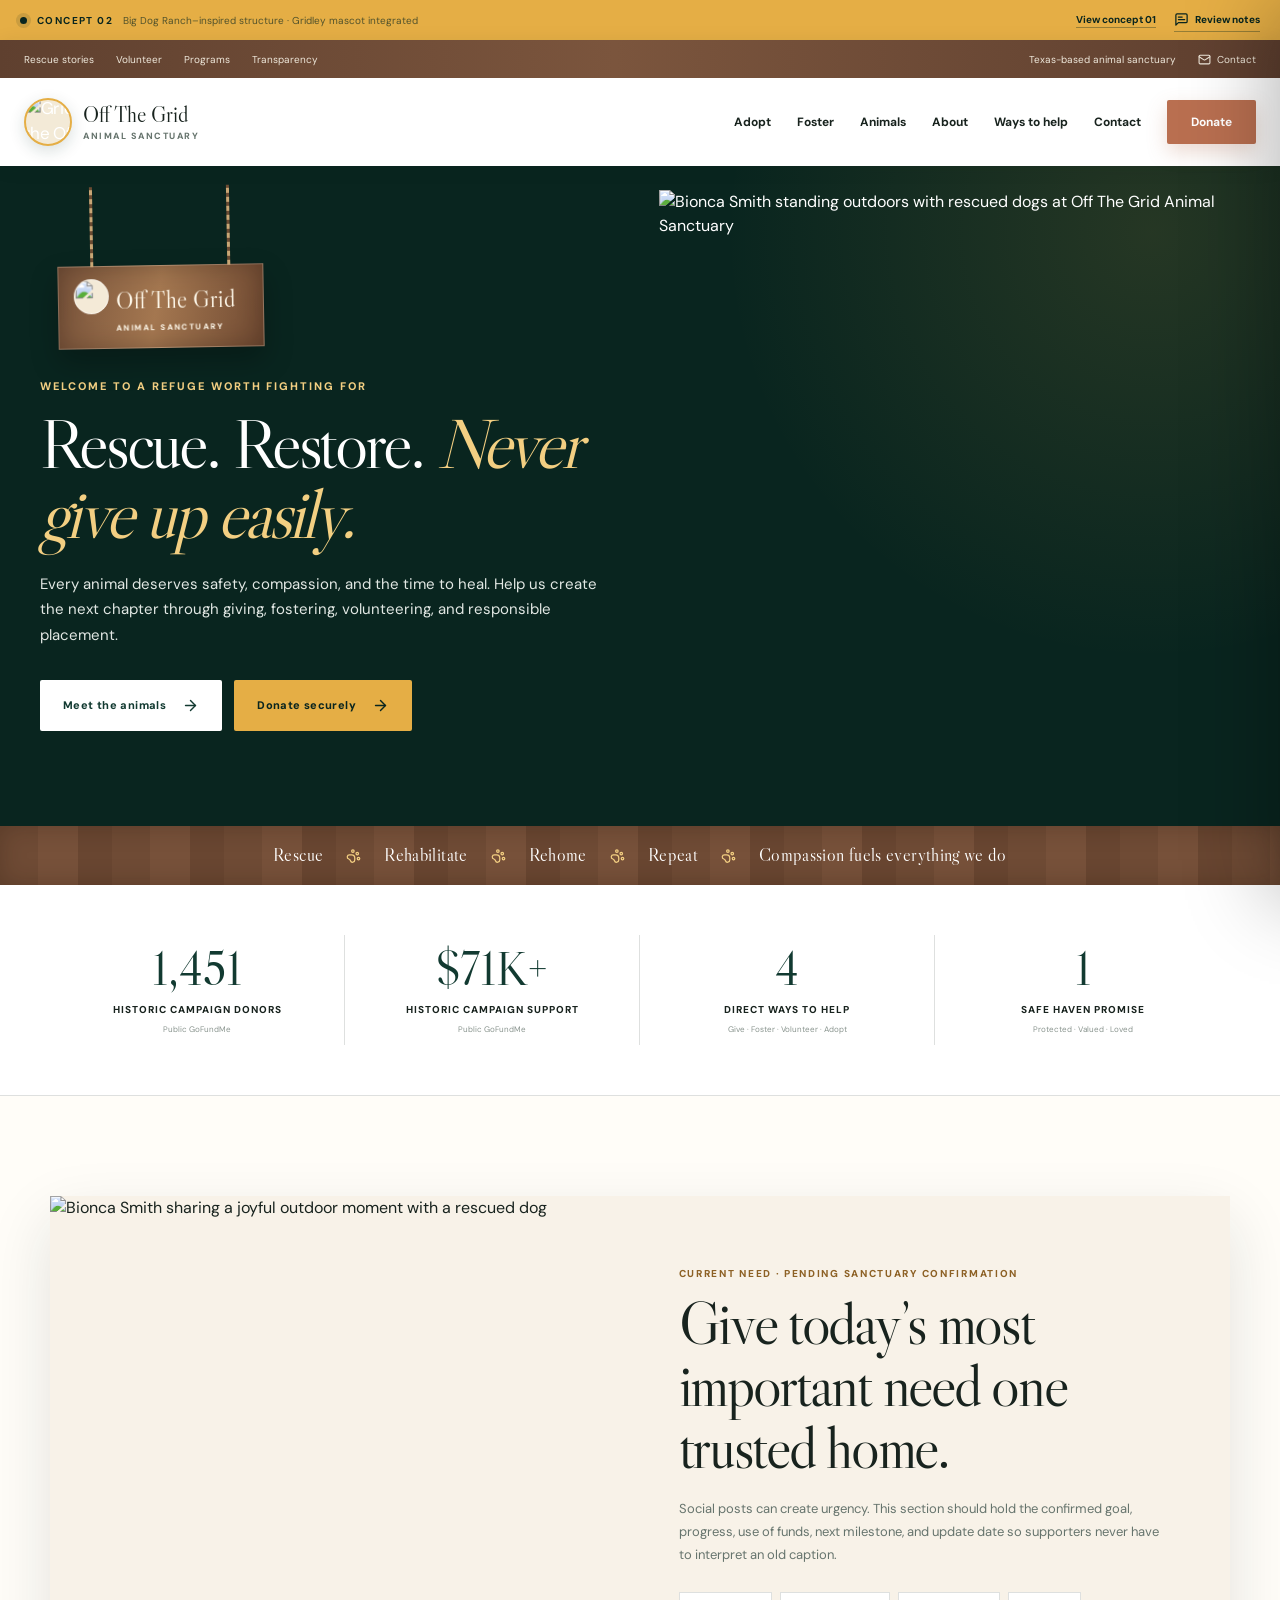
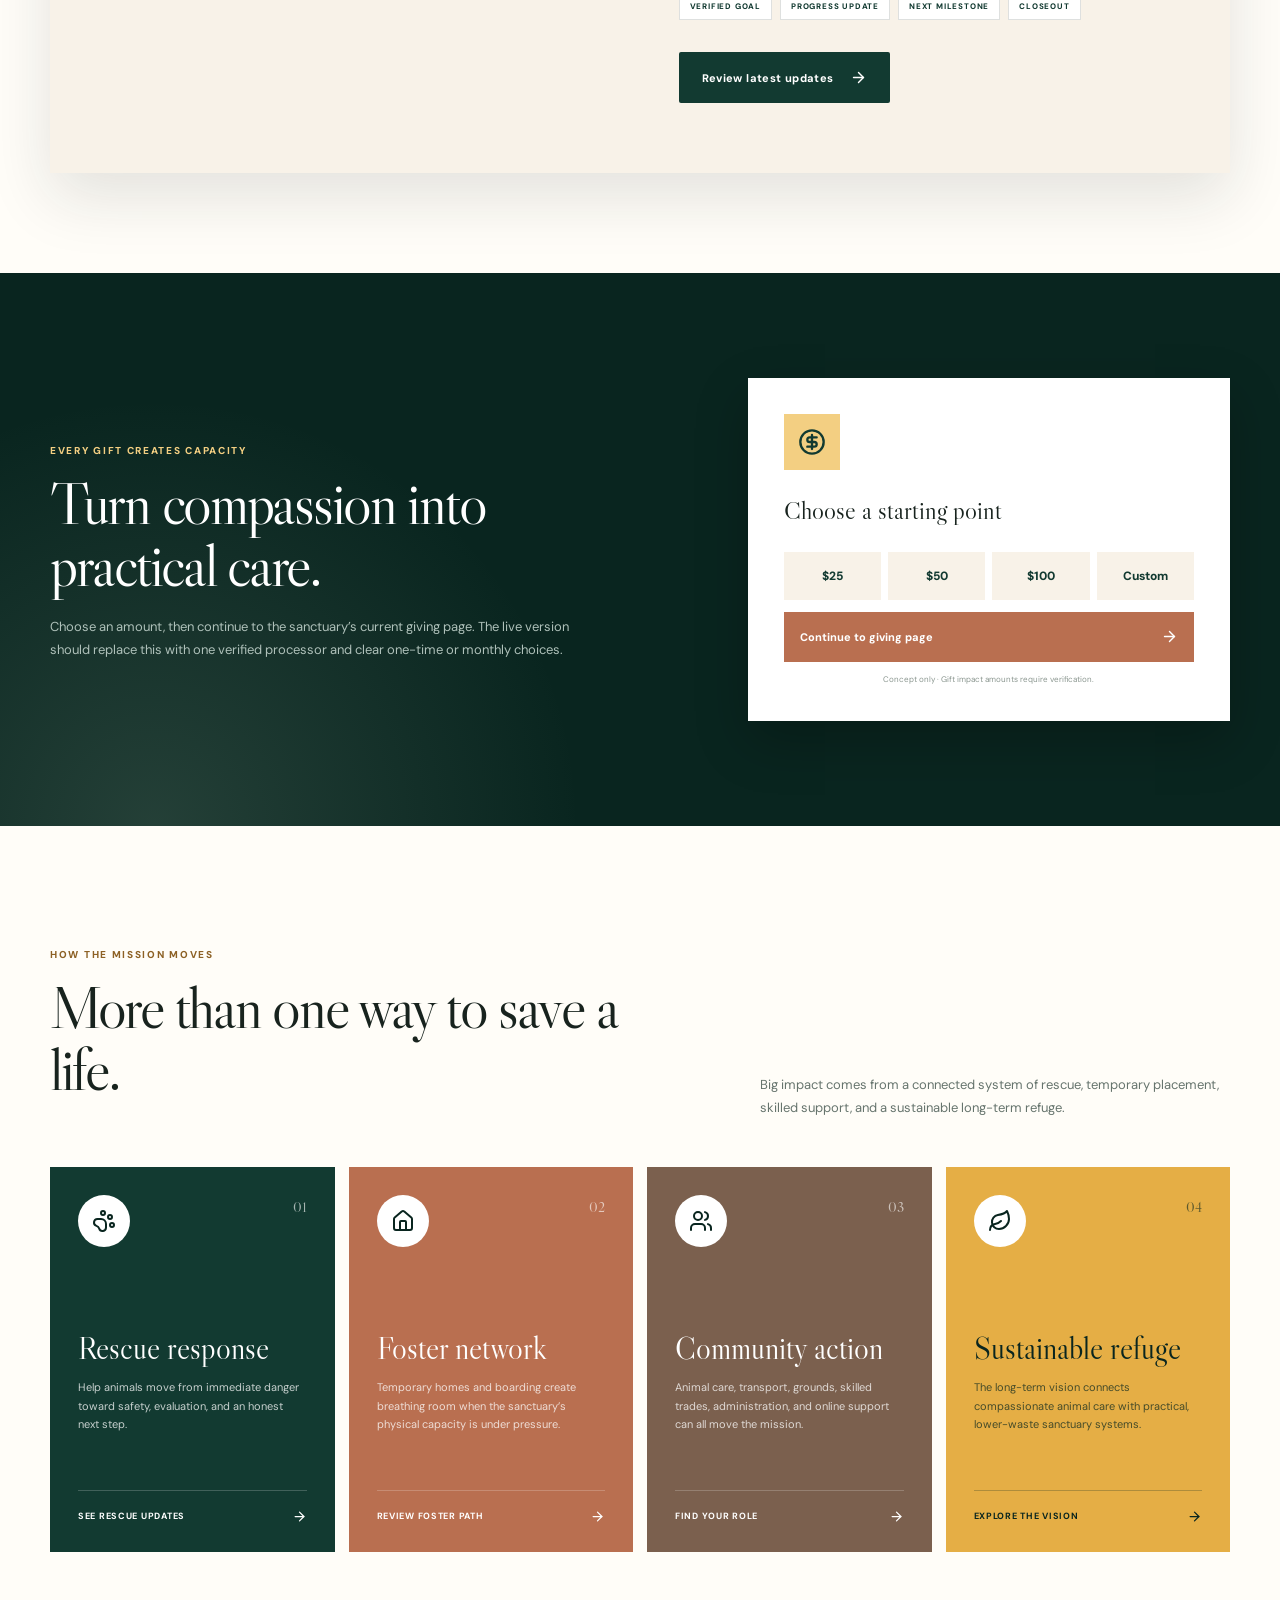
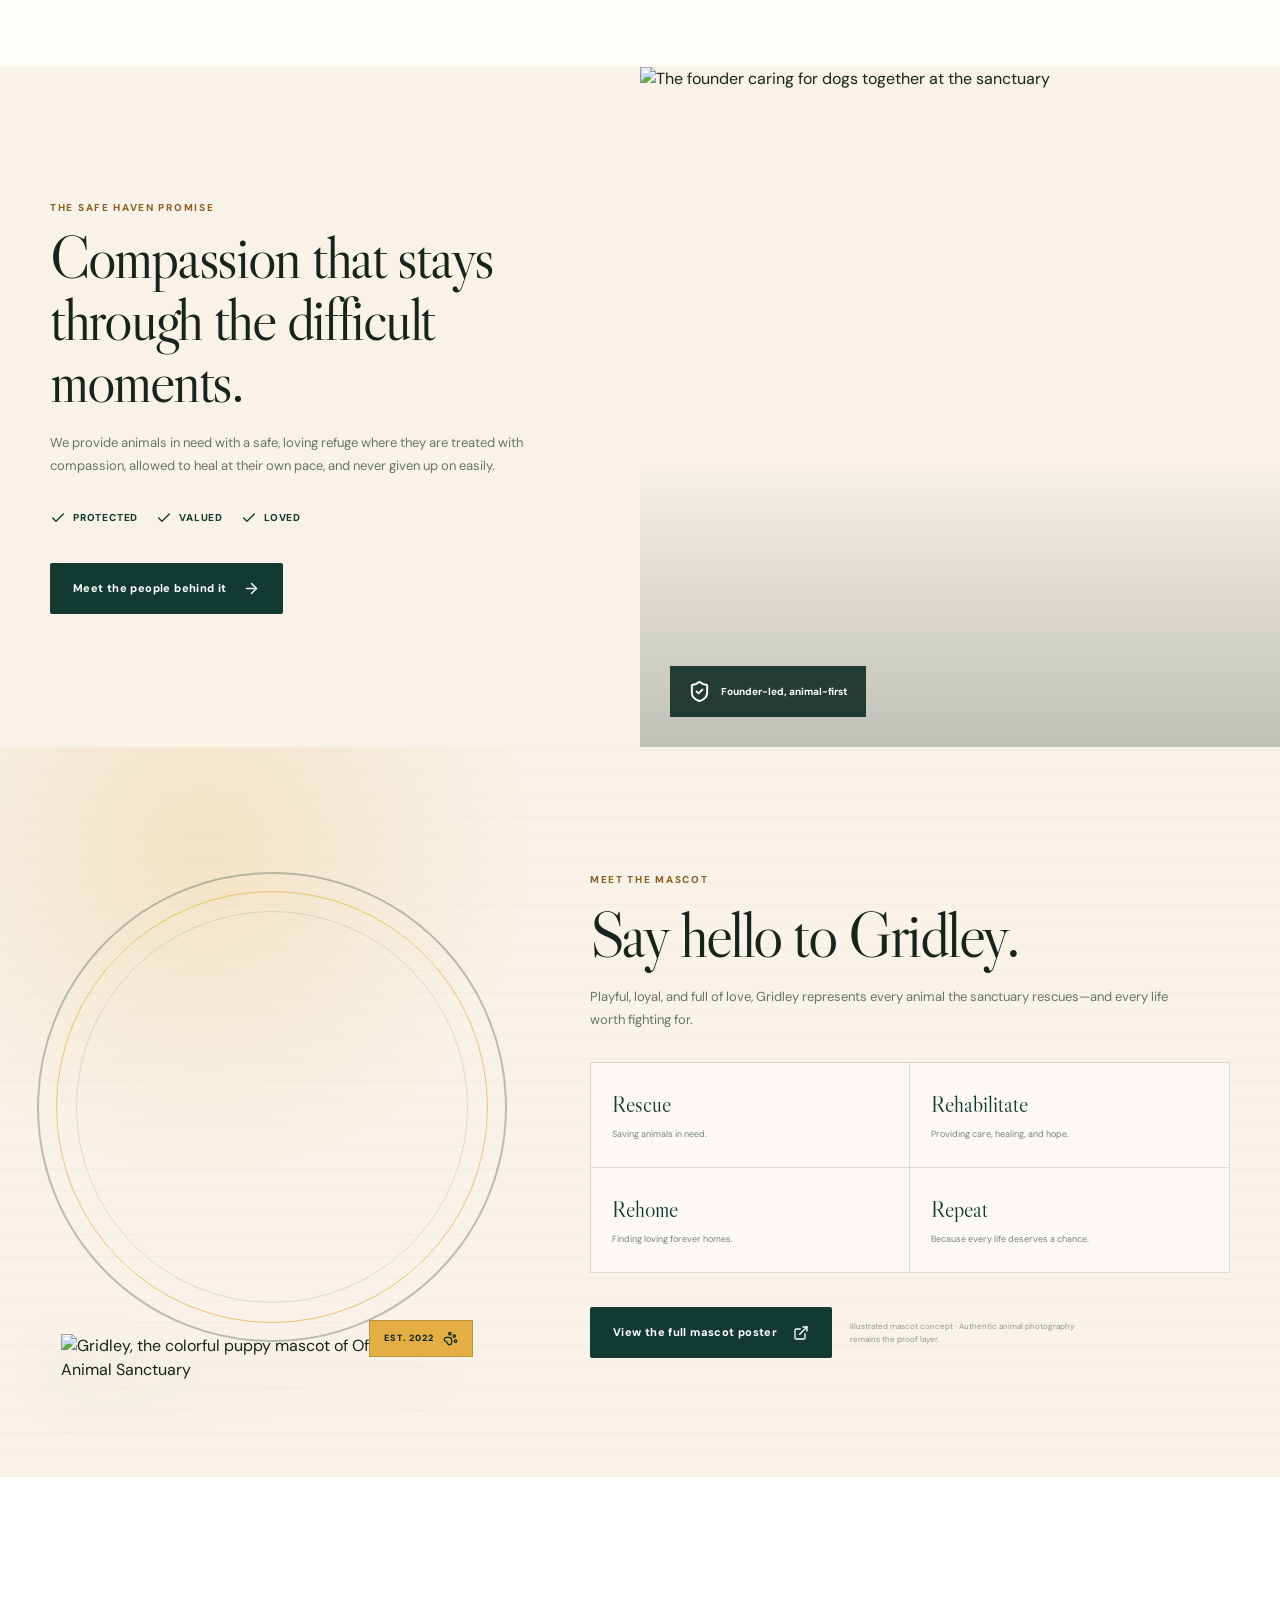
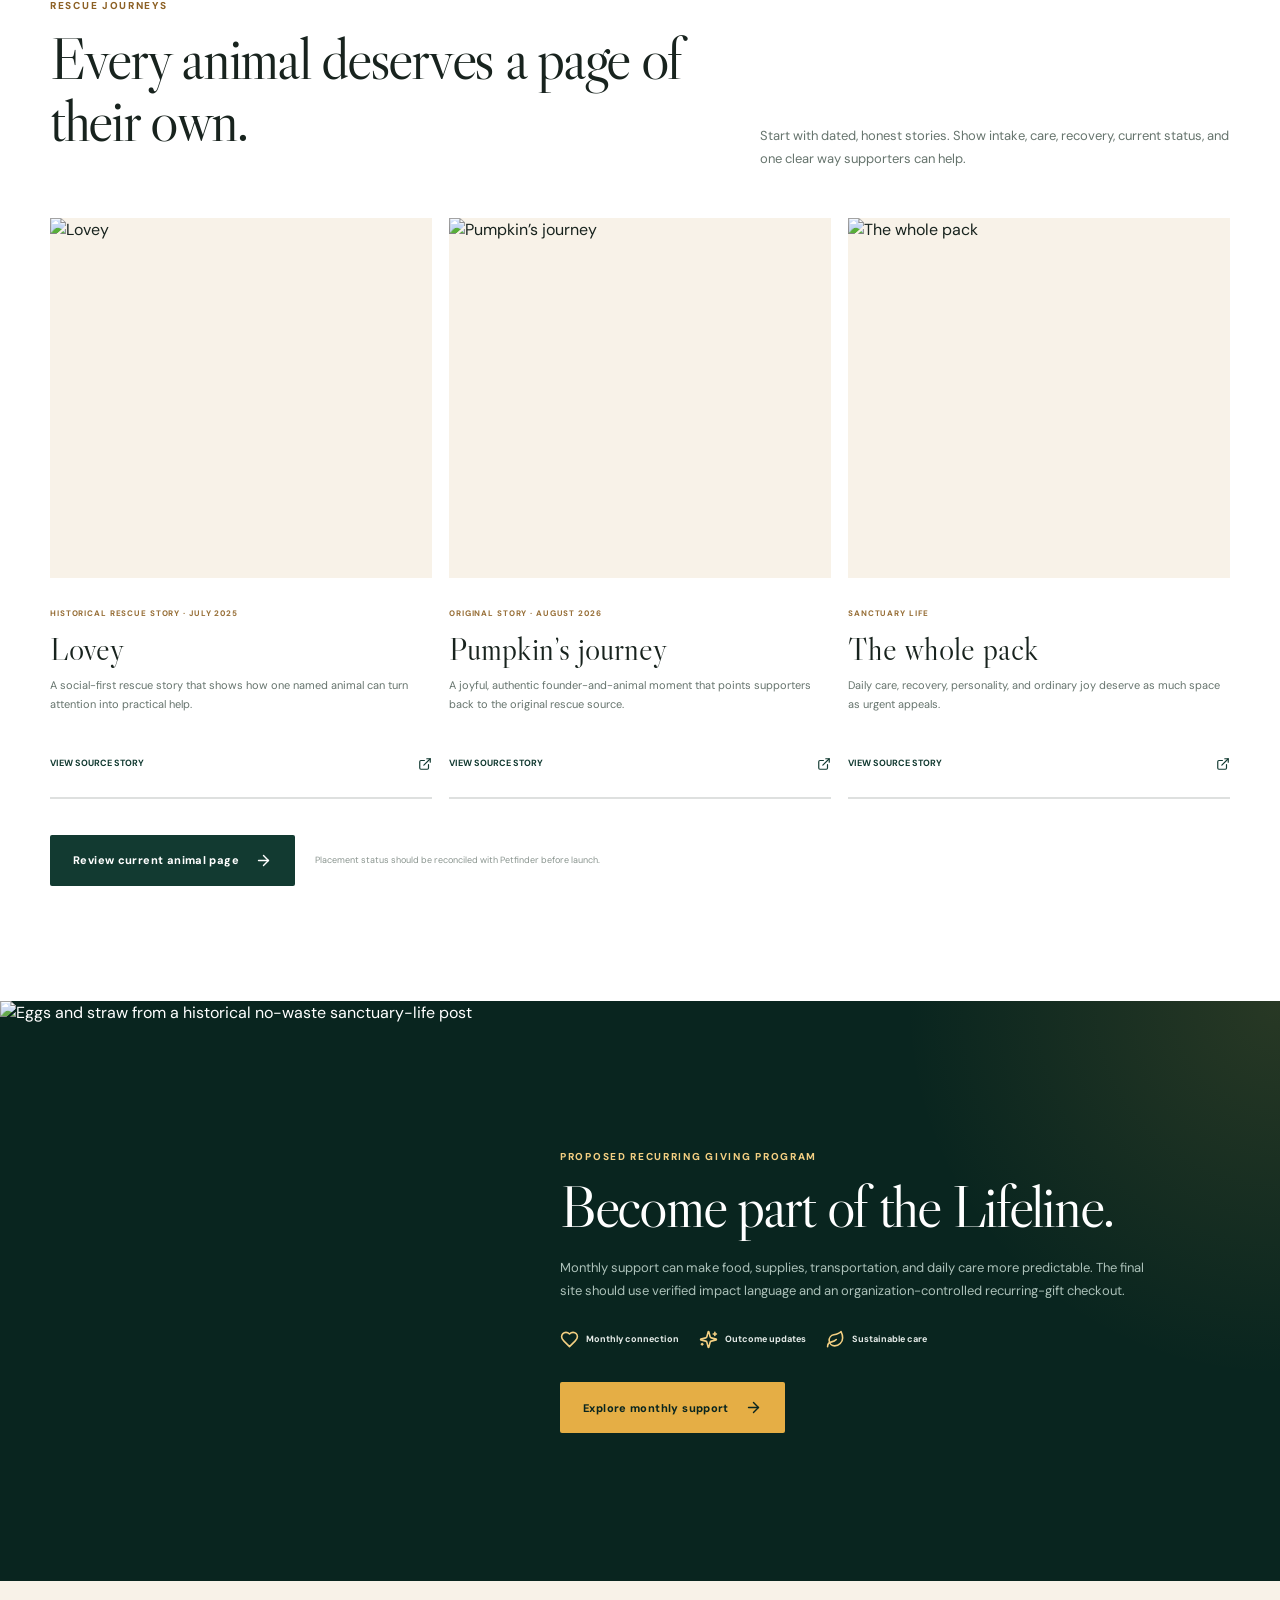
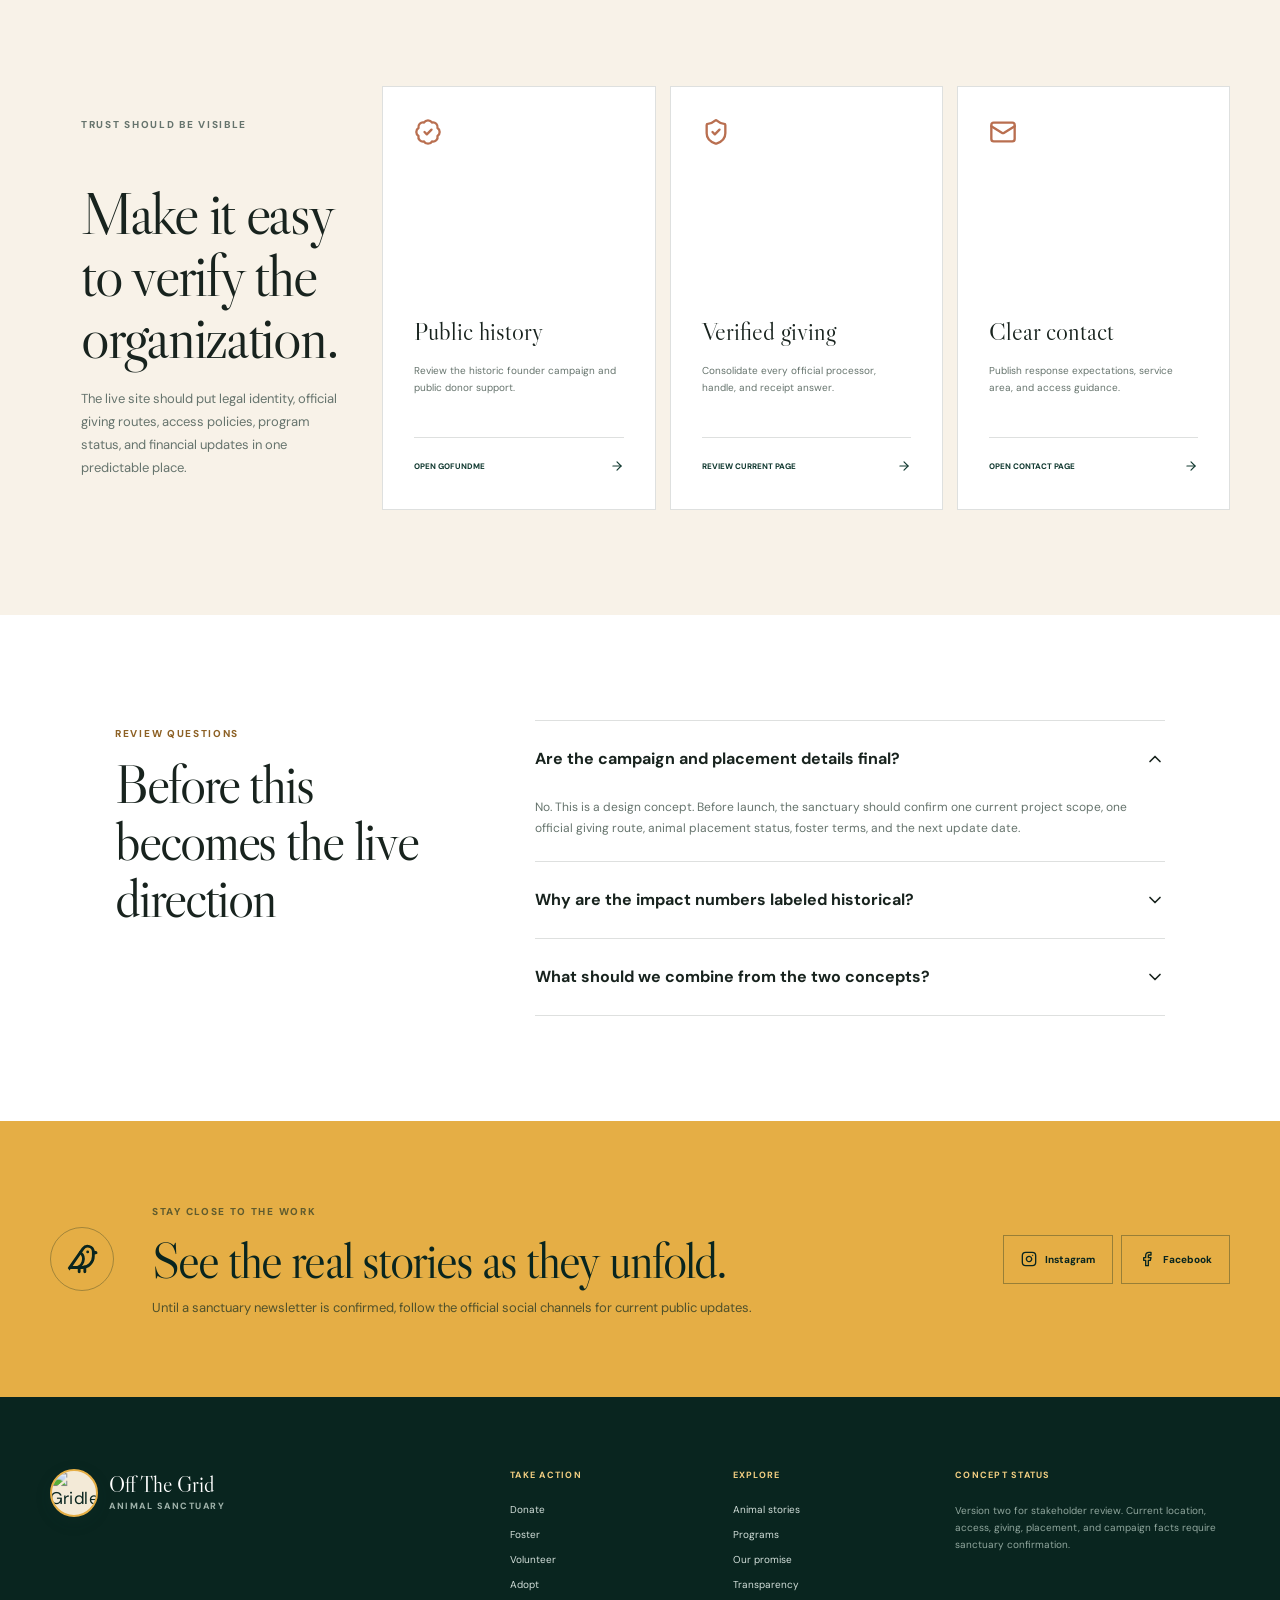
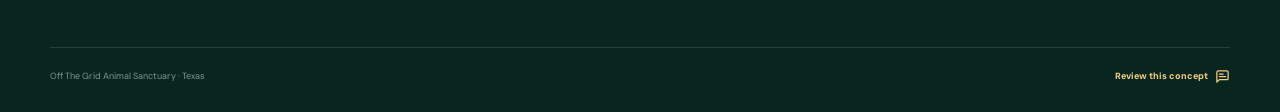
==== commit b226997d: "Correct sanctuary hero composition across desktop and mobile" ====
--- a/v2/index.html
+++ b/v2/index.html
@@ -9,8 +9,8 @@
     <link rel="preconnect" href="https://fonts.googleapis.com" />
     <link rel="preconnect" href="https://fonts.gstatic.com" crossorigin />
     <title>Off The Grid Animal Sanctuary | Concept Two</title>
-    <script type="module" crossorigin src="./assets/index-BfIzQT7e.js"></script>
-    <link rel="stylesheet" crossorigin href="./assets/index-BQwQRxw_.css">
+    <script type="module" crossorigin src="./assets/index-CQ1qA6as.js"></script>
+    <link rel="stylesheet" crossorigin href="./assets/index-BGp-j8Pa.css">
     <script src="/__manus__/debug-collector.js" defer></script>
   </head>
   <body>
--- a/v2/assets/index-BGp-j8Pa.css
+++ b/v2/assets/index-BGp-j8Pa.css
@@ -0,0 +1 @@
+@import"https://fonts.googleapis.com/css2?family=DM+Sans:wght@400;500;600;700;800&family=Libre+Caslon+Display&display=swap";@layer components;/*! tailwindcss v4.1.14 | MIT License | https://tailwindcss.com */@layer properties{@supports (((-webkit-hyphens:none)) and (not (margin-trim:inline))) or ((-moz-orient:inline) and (not (color:rgb(from red r g b)))){*,:before,:after,::backdrop{--tw-translate-x:0;--tw-translate-y:0;--tw-translate-z:0;--tw-rotate-x:initial;--tw-rotate-y:initial;--tw-rotate-z:initial;--tw-skew-x:initial;--tw-skew-y:initial;--tw-border-style:solid;--tw-gradient-position:initial;--tw-gradient-from:#0000;--tw-gradient-via:#0000;--tw-gradient-to:#0000;--tw-gradient-stops:initial;--tw-gradient-via-stops:initial;--tw-gradient-from-position:0%;--tw-gradient-via-position:50%;--tw-gradient-to-position:100%;--tw-leading:initial;--tw-font-weight:initial;--tw-tracking:initial;--tw-ordinal:initial;--tw-slashed-zero:initial;--tw-numeric-figure:initial;--tw-numeric-spacing:initial;--tw-numeric-fraction:initial;--tw-shadow:0 0 #0000;--tw-shadow-color:initial;--tw-shadow-alpha:100%;--tw-inset-shadow:0 0 #0000;--tw-inset-shadow-color:initial;--tw-inset-shadow-alpha:100%;--tw-ring-color:initial;--tw-ring-shadow:0 0 #0000;--tw-inset-ring-color:initial;--tw-inset-ring-shadow:0 0 #0000;--tw-ring-inset:initial;--tw-ring-offset-width:0px;--tw-ring-offset-color:#fff;--tw-ring-offset-shadow:0 0 #0000;--tw-outline-style:solid;--tw-backdrop-blur:initial;--tw-backdrop-brightness:initial;--tw-backdrop-contrast:initial;--tw-backdrop-grayscale:initial;--tw-backdrop-hue-rotate:initial;--tw-backdrop-invert:initial;--tw-backdrop-opacity:initial;--tw-backdrop-saturate:initial;--tw-backdrop-sepia:initial;--tw-duration:initial;--tw-ease:initial;--tw-content:"";--tw-animation-delay:0s;--tw-animation-direction:normal;--tw-animation-duration:initial;--tw-animation-fill-mode:none;--tw-animation-iteration-count:1;--tw-enter-blur:0;--tw-enter-opacity:1;--tw-enter-rotate:0;--tw-enter-scale:1;--tw-enter-translate-x:0;--tw-enter-translate-y:0;--tw-exit-blur:0;--tw-exit-opacity:1;--tw-exit-rotate:0;--tw-exit-scale:1;--tw-exit-translate-x:0;--tw-exit-translate-y:0}}}@layer theme{:root,:host{--font-sans:ui-sans-serif,system-ui,sans-serif,"Apple Color Emoji","Segoe UI Emoji","Segoe UI Symbol","Noto Color Emoji";--font-mono:ui-monospace,SFMono-Regular,Menlo,Monaco,Consolas,"Liberation Mono","Courier New",monospace;--color-red-100:oklch(93.6% .032 17.717);--color-red-500:oklch(63.7% .237 25.331);--color-blue-600:oklch(54.6% .245 262.881);--color-blue-700:oklch(48.8% .243 264.376);--color-slate-50:oklch(98.4% .003 247.858);--color-slate-100:oklch(96.8% .007 247.896);--color-slate-600:oklch(44.6% .043 257.281);--color-slate-700:oklch(37.2% .044 257.287);--color-slate-900:oklch(20.8% .042 265.755);--color-black:#000;--color-white:#fff;--spacing:.25rem;--container-sm:24rem;--container-lg:32rem;--container-2xl:42rem;--text-xs:.75rem;--text-xs--line-height:calc(1/.75);--text-sm:.875rem;--text-sm--line-height:calc(1.25/.875);--text-base:1rem;--text-base--line-height: 1.5 ;--text-lg:1.125rem;--text-lg--line-height:calc(1.75/1.125);--text-xl:1.25rem;--text-xl--line-height:calc(1.75/1.25);--text-4xl:2.25rem;--text-4xl--line-height:calc(2.5/2.25);--font-weight-normal:400;--font-weight-medium:500;--font-weight-semibold:600;--font-weight-bold:700;--tracking-tight:-.025em;--tracking-widest:.1em;--leading-snug:1.375;--leading-normal:1.5;--leading-relaxed:1.625;--radius-xs:.125rem;--radius-sm:.25rem;--radius-md:.375rem;--radius-lg:.5rem;--radius-xl:.75rem;--ease-out:cubic-bezier(0,0,.2,1);--ease-in-out:cubic-bezier(.4,0,.2,1);--animate-spin:spin 1s linear infinite;--animate-pulse:pulse 2s cubic-bezier(.4,0,.6,1)infinite;--blur-sm:8px;--blur-2xl:40px;--aspect-video:16/9;--default-transition-duration:.15s;--default-transition-timing-function:cubic-bezier(.4,0,.2,1);--default-font-family:var(--font-sans);--default-mono-font-family:var(--font-mono)}}@layer base{*,:after,:before,::backdrop{box-sizing:border-box;border:0 solid;margin:0;padding:0}::file-selector-button{box-sizing:border-box;border:0 solid;margin:0;padding:0}html,:host{-webkit-text-size-adjust:100%;tab-size:4;line-height:1.5;font-family:var(--default-font-family,ui-sans-serif,system-ui,sans-serif,"Apple Color Emoji","Segoe UI Emoji","Segoe UI Symbol","Noto Color Emoji");font-feature-settings:var(--default-font-feature-settings,normal);font-variation-settings:var(--default-font-variation-settings,normal);-webkit-tap-highlight-color:transparent}hr{height:0;color:inherit;border-top-width:1px}abbr:where([title]){-webkit-text-decoration:underline dotted;text-decoration:underline dotted}h1,h2,h3,h4,h5,h6{font-size:inherit;font-weight:inherit}a{color:inherit;-webkit-text-decoration:inherit;text-decoration:inherit}b,strong{font-weight:bolder}code,kbd,samp,pre{font-family:var(--default-mono-font-family,ui-monospace,SFMono-Regular,Menlo,Monaco,Consolas,"Liberation Mono","Courier New",monospace);font-feature-settings:var(--default-mono-font-feature-settings,normal);font-variation-settings:var(--default-mono-font-variation-settings,normal);font-size:1em}small{font-size:80%}sub,sup{vertical-align:baseline;font-size:75%;line-height:0;position:relative}sub{bottom:-.25em}sup{top:-.5em}table{text-indent:0;border-color:inherit;border-collapse:collapse}:-moz-focusring{outline:auto}progress{vertical-align:baseline}summary{display:list-item}ol,ul,menu{list-style:none}img,svg,video,canvas,audio,iframe,embed,object{vertical-align:middle;display:block}img,video{max-width:100%;height:auto}button,input,select,optgroup,textarea{font:inherit;font-feature-settings:inherit;font-variation-settings:inherit;letter-spacing:inherit;color:inherit;opacity:1;background-color:#0000;border-radius:0}::file-selector-button{font:inherit;font-feature-settings:inherit;font-variation-settings:inherit;letter-spacing:inherit;color:inherit;opacity:1;background-color:#0000;border-radius:0}:where(select:is([multiple],[size])) optgroup{font-weight:bolder}:where(select:is([multiple],[size])) optgroup option{padding-inline-start:20px}::file-selector-button{margin-inline-end:4px}::placeholder{opacity:1}@supports (not ((-webkit-appearance:-apple-pay-button))) or (contain-intrinsic-size:1px){::placeholder{color:currentColor}@supports (color:color-mix(in lab,red,red)){::placeholder{color:color-mix(in oklab,currentcolor 50%,transparent)}}}textarea{resize:vertical}::-webkit-search-decoration{-webkit-appearance:none}::-webkit-date-and-time-value{min-height:1lh;text-align:inherit}::-webkit-datetime-edit{display:inline-flex}::-webkit-datetime-edit-fields-wrapper{padding:0}::-webkit-datetime-edit{padding-block:0}::-webkit-datetime-edit-year-field{padding-block:0}::-webkit-datetime-edit-month-field{padding-block:0}::-webkit-datetime-edit-day-field{padding-block:0}::-webkit-datetime-edit-hour-field{padding-block:0}::-webkit-datetime-edit-minute-field{padding-block:0}::-webkit-datetime-edit-second-field{padding-block:0}::-webkit-datetime-edit-millisecond-field{padding-block:0}::-webkit-datetime-edit-meridiem-field{padding-block:0}::-webkit-calendar-picker-indicator{line-height:1}:-moz-ui-invalid{box-shadow:none}button,input:where([type=button],[type=reset],[type=submit]){appearance:button}::file-selector-button{appearance:button}::-webkit-inner-spin-button{height:auto}::-webkit-outer-spin-button{height:auto}[hidden]:where(:not([hidden=until-found])){display:none!important}}@layer utilities{.\@container\/card-header{container:card-header/inline-size}.\@container\/field-group{container:field-group/inline-size}.pointer-events-none{pointer-events:none}.invisible{visibility:hidden}.visible{visibility:visible}.sr-only{clip-path:inset(50%);white-space:nowrap;border-width:0;width:1px;height:1px;margin:-1px;padding:0;position:absolute;overflow:hidden}.absolute{position:absolute}.fixed{position:fixed}.relative{position:relative}.static{position:static}.inset-0{inset:calc(var(--spacing)*0)}.inset-x-0{inset-inline:calc(var(--spacing)*0)}.inset-y-0{inset-block:calc(var(--spacing)*0)}.-top-12{top:calc(var(--spacing)*-12)}.top-0{top:calc(var(--spacing)*0)}.top-1\.5{top:calc(var(--spacing)*1.5)}.top-1\/2{top:50%}.top-3\.5{top:calc(var(--spacing)*3.5)}.top-4{top:calc(var(--spacing)*4)}.top-\[1px\]{top:1px}.top-\[50\%\]{top:50%}.top-\[60\%\]{top:60%}.top-full{top:100%}.-right-12{right:calc(var(--spacing)*-12)}.right-0{right:calc(var(--spacing)*0)}.right-1{right:calc(var(--spacing)*1)}.right-2{right:calc(var(--spacing)*2)}.right-3{right:calc(var(--spacing)*3)}.right-4{right:calc(var(--spacing)*4)}.-bottom-12{bottom:calc(var(--spacing)*-12)}.bottom-0{bottom:calc(var(--spacing)*0)}.-left-12{left:calc(var(--spacing)*-12)}.left-0{left:calc(var(--spacing)*0)}.left-1\/2{left:50%}.left-2{left:calc(var(--spacing)*2)}.left-\[50\%\]{left:50%}.isolate{isolation:isolate}.z-10{z-index:10}.z-20{z-index:20}.z-50{z-index:50}.z-\[1\]{z-index:1}.order-first{order:-9999}.order-last{order:9999}.col-start-2{grid-column-start:2}.row-span-2{grid-row:span 2/span 2}.row-start-1{grid-row-start:1}.container{width:100%}@media (min-width:40rem){.container{max-width:40rem}}@media (min-width:48rem){.container{max-width:48rem}}@media (min-width:64rem){.container{max-width:64rem}}@media (min-width:80rem){.container{max-width:80rem}}@media (min-width:96rem){.container{max-width:96rem}}.\!m-0{margin:calc(var(--spacing)*0)!important}.-mx-1{margin-inline:calc(var(--spacing)*-1)}.mx-2{margin-inline:calc(var(--spacing)*2)}.mx-3\.5{margin-inline:calc(var(--spacing)*3.5)}.mx-4{margin-inline:calc(var(--spacing)*4)}.mx-auto{margin-inline:auto}.-my-2{margin-block:calc(var(--spacing)*-2)}.my-0{margin-block:calc(var(--spacing)*0)}.my-0\.5{margin-block:calc(var(--spacing)*.5)}.my-1{margin-block:calc(var(--spacing)*1)}.-mt-4{margin-top:calc(var(--spacing)*-4)}.mt-1\.5{margin-top:calc(var(--spacing)*1.5)}.mt-2{margin-top:calc(var(--spacing)*2)}.mt-4{margin-top:calc(var(--spacing)*4)}.mt-auto{margin-top:auto}.mr-2{margin-right:calc(var(--spacing)*2)}.mb-2{margin-bottom:calc(var(--spacing)*2)}.mb-3{margin-bottom:calc(var(--spacing)*3)}.mb-4{margin-bottom:calc(var(--spacing)*4)}.mb-6{margin-bottom:calc(var(--spacing)*6)}.mb-8{margin-bottom:calc(var(--spacing)*8)}.-ml-4{margin-left:calc(var(--spacing)*-4)}.ml-1{margin-left:calc(var(--spacing)*1)}.ml-4{margin-left:calc(var(--spacing)*4)}.ml-auto{margin-left:auto}.line-clamp-1{-webkit-line-clamp:1;-webkit-box-orient:vertical;display:-webkit-box;overflow:hidden}.line-clamp-2{-webkit-line-clamp:2;-webkit-box-orient:vertical;display:-webkit-box;overflow:hidden}.block{display:block}.flex{display:flex}.grid{display:grid}.hidden{display:none}.inline-flex{display:inline-flex}.table{display:table}.table-caption{display:table-caption}.table-cell{display:table-cell}.table-row{display:table-row}.field-sizing-content{field-sizing:content}.aspect-square{aspect-ratio:1}.aspect-video{aspect-ratio:var(--aspect-video)}.size-\(--cell-size\){width:var(--cell-size);height:var(--cell-size)}.size-2{width:calc(var(--spacing)*2);height:calc(var(--spacing)*2)}.size-2\.5{width:calc(var(--spacing)*2.5);height:calc(var(--spacing)*2.5)}.size-3{width:calc(var(--spacing)*3);height:calc(var(--spacing)*3)}.size-3\.5{width:calc(var(--spacing)*3.5);height:calc(var(--spacing)*3.5)}.size-4{width:calc(var(--spacing)*4);height:calc(var(--spacing)*4)}.size-6{width:calc(var(--spacing)*6);height:calc(var(--spacing)*6)}.size-7{width:calc(var(--spacing)*7);height:calc(var(--spacing)*7)}.size-8{width:calc(var(--spacing)*8);height:calc(var(--spacing)*8)}.size-9{width:calc(var(--spacing)*9);height:calc(var(--spacing)*9)}.size-10{width:calc(var(--spacing)*10);height:calc(var(--spacing)*10)}.size-auto{width:auto;height:auto}.size-full{width:100%;height:100%}.h-\(--cell-size\){height:var(--cell-size)}.h-1\.5{height:calc(var(--spacing)*1.5)}.h-2{height:calc(var(--spacing)*2)}.h-2\.5{height:calc(var(--spacing)*2.5)}.h-4{height:calc(var(--spacing)*4)}.h-5{height:calc(var(--spacing)*5)}.h-6{height:calc(var(--spacing)*6)}.h-7{height:calc(var(--spacing)*7)}.h-8{height:calc(var(--spacing)*8)}.h-9{height:calc(var(--spacing)*9)}.h-10{height:calc(var(--spacing)*10)}.h-12{height:calc(var(--spacing)*12)}.h-16{height:calc(var(--spacing)*16)}.h-\[1\.15rem\]{height:1.15rem}.h-\[500px\]{height:500px}.h-\[calc\(100\%-1px\)\]{height:calc(100% - 1px)}.h-\[var\(--radix-navigation-menu-viewport-height\)\]{height:var(--radix-navigation-menu-viewport-height)}.h-\[var\(--radix-select-trigger-height\)\]{height:var(--radix-select-trigger-height)}.h-auto{height:auto}.h-full{height:100%}.h-px{height:1px}.h-svh{height:100svh}.max-h-\(--radix-context-menu-content-available-height\){max-height:var(--radix-context-menu-content-available-height)}.max-h-\(--radix-dropdown-menu-content-available-height\){max-height:var(--radix-dropdown-menu-content-available-height)}.max-h-\(--radix-select-content-available-height\){max-height:var(--radix-select-content-available-height)}.max-h-\[300px\]{max-height:300px}.min-h-0{min-height:calc(var(--spacing)*0)}.min-h-4{min-height:calc(var(--spacing)*4)}.min-h-16{min-height:calc(var(--spacing)*16)}.min-h-screen{min-height:100vh}.min-h-svh{min-height:100svh}.w-\(--cell-size\){width:var(--cell-size)}.w-\(--sidebar-width\){width:var(--sidebar-width)}.w-0{width:calc(var(--spacing)*0)}.w-1{width:calc(var(--spacing)*1)}.w-2{width:calc(var(--spacing)*2)}.w-2\.5{width:calc(var(--spacing)*2.5)}.w-3{width:calc(var(--spacing)*3)}.w-3\/4{width:75%}.w-4{width:calc(var(--spacing)*4)}.w-5{width:calc(var(--spacing)*5)}.w-8{width:calc(var(--spacing)*8)}.w-9{width:calc(var(--spacing)*9)}.w-10{width:calc(var(--spacing)*10)}.w-16{width:calc(var(--spacing)*16)}.w-64{width:calc(var(--spacing)*64)}.w-72{width:calc(var(--spacing)*72)}.w-\[100px\]{width:100px}.w-\[400px\]{width:400px}.w-auto{width:auto}.w-fit{width:fit-content}.w-full{width:100%}.w-max{width:max-content}.w-px{width:1px}.max-w-\(--skeleton-width\){max-width:var(--skeleton-width)}.max-w-2xl{max-width:var(--container-2xl)}.max-w-\[calc\(100\%-2rem\)\]{max-width:calc(100% - 2rem)}.max-w-lg{max-width:var(--container-lg)}.max-w-max{max-width:max-content}.max-w-sm{max-width:var(--container-sm)}.min-w-\(--cell-size\){min-width:var(--cell-size)}.min-w-0{min-width:calc(var(--spacing)*0)}.min-w-5{min-width:calc(var(--spacing)*5)}.min-w-8{min-width:calc(var(--spacing)*8)}.min-w-9{min-width:calc(var(--spacing)*9)}.min-w-10{min-width:calc(var(--spacing)*10)}.min-w-\[8rem\]{min-width:8rem}.min-w-\[12rem\]{min-width:12rem}.min-w-\[var\(--radix-select-trigger-width\)\]{min-width:var(--radix-select-trigger-width)}.flex-1{flex:1}.flex-shrink-0,.shrink-0{flex-shrink:0}.grow{flex-grow:1}.grow-0{flex-grow:0}.basis-full{flex-basis:100%}.caption-bottom{caption-side:bottom}.border-collapse{border-collapse:collapse}.origin-\(--radix-context-menu-content-transform-origin\){transform-origin:var(--radix-context-menu-content-transform-origin)}.origin-\(--radix-dropdown-menu-content-transform-origin\){transform-origin:var(--radix-dropdown-menu-content-transform-origin)}.origin-\(--radix-hover-card-content-transform-origin\){transform-origin:var(--radix-hover-card-content-transform-origin)}.origin-\(--radix-menubar-content-transform-origin\){transform-origin:var(--radix-menubar-content-transform-origin)}.origin-\(--radix-popover-content-transform-origin\){transform-origin:var(--radix-popover-content-transform-origin)}.origin-\(--radix-select-content-transform-origin\){transform-origin:var(--radix-select-content-transform-origin)}.origin-\(--radix-tooltip-content-transform-origin\){transform-origin:var(--radix-tooltip-content-transform-origin)}.-translate-x-1\/2{--tw-translate-x: -50% ;translate:var(--tw-translate-x)var(--tw-translate-y)}.-translate-x-px{--tw-translate-x:-1px;translate:var(--tw-translate-x)var(--tw-translate-y)}.translate-x-\[-50\%\]{--tw-translate-x:-50%;translate:var(--tw-translate-x)var(--tw-translate-y)}.translate-x-px{--tw-translate-x:1px;translate:var(--tw-translate-x)var(--tw-translate-y)}.-translate-y-1\/2{--tw-translate-y: -50% ;translate:var(--tw-translate-x)var(--tw-translate-y)}.translate-y-0\.5{--tw-translate-y:calc(var(--spacing)*.5);translate:var(--tw-translate-x)var(--tw-translate-y)}.translate-y-\[-50\%\]{--tw-translate-y:-50%;translate:var(--tw-translate-x)var(--tw-translate-y)}.translate-y-\[calc\(-50\%_-_2px\)\]{--tw-translate-y: calc(-50% - 2px) ;translate:var(--tw-translate-x)var(--tw-translate-y)}.rotate-45{rotate:45deg}.rotate-90{rotate:90deg}.transform{transform:var(--tw-rotate-x,)var(--tw-rotate-y,)var(--tw-rotate-z,)var(--tw-skew-x,)var(--tw-skew-y,)}.animate-caret-blink{animation:1.25s ease-out infinite caret-blink}.animate-in{animation:enter var(--tw-animation-duration,var(--tw-duration,.15s))var(--tw-ease,ease)var(--tw-animation-delay,0s)var(--tw-animation-iteration-count,1)var(--tw-animation-direction,normal)var(--tw-animation-fill-mode,none)}.animate-pulse{animation:var(--animate-pulse)}.animate-spin{animation:var(--animate-spin)}.cursor-default{cursor:default}.cursor-pointer{cursor:pointer}.cursor-text{cursor:text}.touch-none{touch-action:none}.resize-none{resize:none}.scroll-my-1{scroll-margin-block:calc(var(--spacing)*1)}.scroll-py-1{scroll-padding-block:calc(var(--spacing)*1)}.list-disc{list-style-type:disc}.list-none{list-style-type:none}.auto-rows-min{grid-auto-rows:min-content}.grid-cols-\[0_1fr\]{grid-template-columns:0 1fr}.grid-rows-\[auto_auto\]{grid-template-rows:auto auto}.flex-col{flex-direction:column}.flex-col-reverse{flex-direction:column-reverse}.flex-row{flex-direction:row}.flex-wrap{flex-wrap:wrap}.items-center{align-items:center}.items-end{align-items:flex-end}.items-start{align-items:flex-start}.items-stretch{align-items:stretch}.justify-between{justify-content:space-between}.justify-center{justify-content:center}.justify-start{justify-content:flex-start}.justify-items-start{justify-items:start}.gap-0{gap:calc(var(--spacing)*0)}.gap-0\.5{gap:calc(var(--spacing)*.5)}.gap-1{gap:calc(var(--spacing)*1)}.gap-1\.5{gap:calc(var(--spacing)*1.5)}.gap-2{gap:calc(var(--spacing)*2)}.gap-2\.5{gap:calc(var(--spacing)*2.5)}.gap-3{gap:calc(var(--spacing)*3)}.gap-4{gap:calc(var(--spacing)*4)}.gap-6{gap:calc(var(--spacing)*6)}.gap-7{gap:calc(var(--spacing)*7)}.gap-y-0\.5{row-gap:calc(var(--spacing)*.5)}.self-start{align-self:flex-start}.self-stretch{align-self:stretch}.justify-self-end{justify-self:flex-end}.truncate{text-overflow:ellipsis;white-space:nowrap;overflow:hidden}.overflow-auto{overflow:auto}.overflow-hidden{overflow:hidden}.overflow-x-auto{overflow-x:auto}.overflow-x-hidden{overflow-x:hidden}.overflow-y-auto{overflow-y:auto}.rounded{border-radius:.25rem}.rounded-\[2px\]{border-radius:2px}.rounded-\[4px\]{border-radius:4px}.rounded-\[10px\]{border-radius:10px}.rounded-\[20px\]{border-radius:20px}.rounded-\[calc\(var\(--radius\)-5px\)\]{border-radius:calc(var(--radius) - 5px)}.rounded-\[inherit\]{border-radius:inherit}.rounded-full{border-radius:3.40282e38px}.rounded-lg{border-radius:var(--radius-lg)}.rounded-md{border-radius:var(--radius-md)}.rounded-none{border-radius:0}.rounded-sm{border-radius:var(--radius-sm)}.rounded-xl{border-radius:var(--radius-xl)}.rounded-xs{border-radius:var(--radius-xs)}.rounded-l-md{border-top-left-radius:var(--radius-md);border-bottom-left-radius:var(--radius-md)}.rounded-tl-sm{border-top-left-radius:var(--radius-sm)}.rounded-r-md{border-top-right-radius:var(--radius-md);border-bottom-right-radius:var(--radius-md)}.border{border-style:var(--tw-border-style);border-width:1px}.border-0{border-style:var(--tw-border-style);border-width:0}.border-\[1\.5px\]{border-style:var(--tw-border-style);border-width:1.5px}.border-y{border-block-style:var(--tw-border-style);border-block-width:1px}.border-t{border-top-style:var(--tw-border-style);border-top-width:1px}.border-r{border-right-style:var(--tw-border-style);border-right-width:1px}.border-b{border-bottom-style:var(--tw-border-style);border-bottom-width:1px}.border-l{border-left-style:var(--tw-border-style);border-left-width:1px}.border-dashed{--tw-border-style:dashed;border-style:dashed}.border-\(--color-border\){border-color:var(--color-border)}.border-\[rgba\(0\,0\,0\,0\.08\)\]{border-color:#00000014}.border-transparent{border-color:#0000}.border-t-transparent{border-top-color:#0000}.border-l-transparent{border-left-color:#0000}.bg-\(--color-bg\){background-color:var(--color-bg)}.bg-\[\#1a1a19\]{background-color:#1a1a19}.bg-\[\#f8f8f7\]{background-color:#f8f8f7}.bg-black\/50{background-color:#00000080}@supports (color:color-mix(in lab,red,red)){.bg-black\/50{background-color:color-mix(in oklab,var(--color-black)50%,transparent)}}.bg-blue-600{background-color:var(--color-blue-600)}.bg-red-100{background-color:var(--color-red-100)}.bg-transparent{background-color:#0000}.bg-white{background-color:var(--color-white)}.bg-white\/80{background-color:#fffc}@supports (color:color-mix(in lab,red,red)){.bg-white\/80{background-color:color-mix(in oklab,var(--color-white)80%,transparent)}}.bg-gradient-to-br{--tw-gradient-position:to bottom right in oklab;background-image:linear-gradient(var(--tw-gradient-stops))}.from-slate-50{--tw-gradient-from:var(--color-slate-50);--tw-gradient-stops:var(--tw-gradient-via-stops,var(--tw-gradient-position),var(--tw-gradient-from)var(--tw-gradient-from-position),var(--tw-gradient-to)var(--tw-gradient-to-position))}.to-slate-100{--tw-gradient-to:var(--color-slate-100);--tw-gradient-stops:var(--tw-gradient-via-stops,var(--tw-gradient-position),var(--tw-gradient-from)var(--tw-gradient-from-position),var(--tw-gradient-to)var(--tw-gradient-to-position))}.fill-current{fill:currentColor}.p-0{padding:calc(var(--spacing)*0)}.p-1{padding:calc(var(--spacing)*1)}.p-2{padding:calc(var(--spacing)*2)}.p-3{padding:calc(var(--spacing)*3)}.p-4{padding:calc(var(--spacing)*4)}.p-5{padding:calc(var(--spacing)*5)}.p-6{padding:calc(var(--spacing)*6)}.p-8{padding:calc(var(--spacing)*8)}.p-\[3px\]{padding:3px}.p-px{padding:1px}.px-\(--cell-size\){padding-inline:var(--cell-size)}.px-1{padding-inline:calc(var(--spacing)*1)}.px-1\.5{padding-inline:calc(var(--spacing)*1.5)}.px-2{padding-inline:calc(var(--spacing)*2)}.px-2\.5{padding-inline:calc(var(--spacing)*2.5)}.px-3{padding-inline:calc(var(--spacing)*3)}.px-4{padding-inline:calc(var(--spacing)*4)}.px-5{padding-inline:calc(var(--spacing)*5)}.px-6{padding-inline:calc(var(--spacing)*6)}.py-0\.5{padding-block:calc(var(--spacing)*.5)}.py-1{padding-block:calc(var(--spacing)*1)}.py-1\.5{padding-block:calc(var(--spacing)*1.5)}.py-2{padding-block:calc(var(--spacing)*2)}.py-2\.5{padding-block:calc(var(--spacing)*2.5)}.py-3{padding-block:calc(var(--spacing)*3)}.py-4{padding-block:calc(var(--spacing)*4)}.py-5{padding-block:calc(var(--spacing)*5)}.py-6{padding-block:calc(var(--spacing)*6)}.pt-0{padding-top:calc(var(--spacing)*0)}.pt-3{padding-top:calc(var(--spacing)*3)}.pt-4{padding-top:calc(var(--spacing)*4)}.pt-8{padding-top:calc(var(--spacing)*8)}.pt-12{padding-top:calc(var(--spacing)*12)}.pr-1{padding-right:calc(var(--spacing)*1)}.pr-2{padding-right:calc(var(--spacing)*2)}.pr-2\.5{padding-right:calc(var(--spacing)*2.5)}.pr-3{padding-right:calc(var(--spacing)*3)}.pr-8{padding-right:calc(var(--spacing)*8)}.pb-3{padding-bottom:calc(var(--spacing)*3)}.pb-4{padding-bottom:calc(var(--spacing)*4)}.pb-8{padding-bottom:calc(var(--spacing)*8)}.pl-2{padding-left:calc(var(--spacing)*2)}.pl-3{padding-left:calc(var(--spacing)*3)}.pl-4{padding-left:calc(var(--spacing)*4)}.pl-8{padding-left:calc(var(--spacing)*8)}.text-center{text-align:center}.text-left{text-align:left}.align-middle{vertical-align:middle}.font-mono{font-family:var(--font-mono)}.font-sans{font-family:var(--font-sans)}.text-4xl{font-size:var(--text-4xl);line-height:var(--tw-leading,var(--text-4xl--line-height))}.text-base{font-size:var(--text-base);line-height:var(--tw-leading,var(--text-base--line-height))}.text-lg{font-size:var(--text-lg);line-height:var(--tw-leading,var(--text-lg--line-height))}.text-sm{font-size:var(--text-sm);line-height:var(--tw-leading,var(--text-sm--line-height))}.text-sm\/relaxed{font-size:var(--text-sm);line-height:var(--leading-relaxed)}.text-xl{font-size:var(--text-xl);line-height:var(--tw-leading,var(--text-xl--line-height))}.text-xs{font-size:var(--text-xs);line-height:var(--tw-leading,var(--text-xs--line-height))}.text-\[0\.8rem\]{font-size:.8rem}.leading-5{--tw-leading:calc(var(--spacing)*5);line-height:calc(var(--spacing)*5)}.leading-\[26px\]{--tw-leading:26px;line-height:26px}.leading-none{--tw-leading:1;line-height:1}.leading-normal{--tw-leading:var(--leading-normal);line-height:var(--leading-normal)}.leading-relaxed{--tw-leading:var(--leading-relaxed);line-height:var(--leading-relaxed)}.leading-snug{--tw-leading:var(--leading-snug);line-height:var(--leading-snug)}.font-bold{--tw-font-weight:var(--font-weight-bold);font-weight:var(--font-weight-bold)}.font-medium{--tw-font-weight:var(--font-weight-medium);font-weight:var(--font-weight-medium)}.font-normal{--tw-font-weight:var(--font-weight-normal);font-weight:var(--font-weight-normal)}.font-semibold{--tw-font-weight:var(--font-weight-semibold);font-weight:var(--font-weight-semibold)}.tracking-\[-0\.44px\]{--tw-tracking:-.44px;letter-spacing:-.44px}.tracking-\[-0\.154px\]{--tw-tracking:-.154px;letter-spacing:-.154px}.tracking-tight{--tw-tracking:var(--tracking-tight);letter-spacing:var(--tracking-tight)}.tracking-widest{--tw-tracking:var(--tracking-widest);letter-spacing:var(--tracking-widest)}.text-balance{text-wrap:balance}.break-words{overflow-wrap:break-word}.whitespace-break-spaces{white-space:break-spaces}.whitespace-nowrap{white-space:nowrap}.text-\[\#34322d\]{color:#34322d}.text-\[\#858481\]{color:#858481}.text-current{color:currentColor}.text-red-500{color:var(--color-red-500)}.text-slate-600{color:var(--color-slate-600)}.text-slate-700{color:var(--color-slate-700)}.text-slate-900{color:var(--color-slate-900)}.text-white{color:var(--color-white)}.tabular-nums{--tw-numeric-spacing:tabular-nums;font-variant-numeric:var(--tw-ordinal,)var(--tw-slashed-zero,)var(--tw-numeric-figure,)var(--tw-numeric-spacing,)var(--tw-numeric-fraction,)}.underline-offset-4{text-underline-offset:4px}.opacity-0{opacity:0}.opacity-50{opacity:.5}.opacity-70{opacity:.7}.shadow{--tw-shadow:0 1px 3px 0 var(--tw-shadow-color,#0000001a),0 1px 2px -1px var(--tw-shadow-color,#0000001a);box-shadow:var(--tw-inset-shadow),var(--tw-inset-ring-shadow),var(--tw-ring-offset-shadow),var(--tw-ring-shadow),var(--tw-shadow)}.shadow-\[0_0_0_1px_hsl\(var\(--sidebar-border\)\)\]{--tw-shadow:0 0 0 1px var(--tw-shadow-color,hsl(var(--sidebar-border)));box-shadow:var(--tw-inset-shadow),var(--tw-inset-ring-shadow),var(--tw-ring-offset-shadow),var(--tw-ring-shadow),var(--tw-shadow)}.shadow-\[0px_4px_11px_0px_rgba\(0\,0\,0\,0\.08\)\]{--tw-shadow:0px 4px 11px 0px var(--tw-shadow-color,#00000014);box-shadow:var(--tw-inset-shadow),var(--tw-inset-ring-shadow),var(--tw-ring-offset-shadow),var(--tw-ring-shadow),var(--tw-shadow)}.shadow-lg{--tw-shadow:0 10px 15px -3px var(--tw-shadow-color,#0000001a),0 4px 6px -4px var(--tw-shadow-color,#0000001a);box-shadow:var(--tw-inset-shadow),var(--tw-inset-ring-shadow),var(--tw-ring-offset-shadow),var(--tw-ring-shadow),var(--tw-shadow)}.shadow-md{--tw-shadow:0 4px 6px -1px var(--tw-shadow-color,#0000001a),0 2px 4px -2px var(--tw-shadow-color,#0000001a);box-shadow:var(--tw-inset-shadow),var(--tw-inset-ring-shadow),var(--tw-ring-offset-shadow),var(--tw-ring-shadow),var(--tw-shadow)}.shadow-none{--tw-shadow:0 0 #0000;box-shadow:var(--tw-inset-shadow),var(--tw-inset-ring-shadow),var(--tw-ring-offset-shadow),var(--tw-ring-shadow),var(--tw-shadow)}.shadow-sm{--tw-shadow:0 1px 3px 0 var(--tw-shadow-color,#0000001a),0 1px 2px -1px var(--tw-shadow-color,#0000001a);box-shadow:var(--tw-inset-shadow),var(--tw-inset-ring-shadow),var(--tw-ring-offset-shadow),var(--tw-ring-shadow),var(--tw-shadow)}.shadow-xl{--tw-shadow:0 20px 25px -5px var(--tw-shadow-color,#0000001a),0 8px 10px -6px var(--tw-shadow-color,#0000001a);box-shadow:var(--tw-inset-shadow),var(--tw-inset-ring-shadow),var(--tw-ring-offset-shadow),var(--tw-ring-shadow),var(--tw-shadow)}.shadow-xs{--tw-shadow:0 1px 2px 0 var(--tw-shadow-color,#0000000d);box-shadow:var(--tw-inset-shadow),var(--tw-inset-ring-shadow),var(--tw-ring-offset-shadow),var(--tw-ring-shadow),var(--tw-shadow)}.ring-0{--tw-ring-shadow:var(--tw-ring-inset,)0 0 0 calc(0px + var(--tw-ring-offset-width))var(--tw-ring-color,currentcolor);box-shadow:var(--tw-inset-shadow),var(--tw-inset-ring-shadow),var(--tw-ring-offset-shadow),var(--tw-ring-shadow),var(--tw-shadow)}.outline-hidden{--tw-outline-style:none;outline-style:none}@media (forced-colors:active){.outline-hidden{outline-offset:2px;outline:2px solid #0000}}.outline{outline-style:var(--tw-outline-style);outline-width:1px}.backdrop-blur-2xl{--tw-backdrop-blur:blur(var(--blur-2xl));-webkit-backdrop-filter:var(--tw-backdrop-blur,)var(--tw-backdrop-brightness,)var(--tw-backdrop-contrast,)var(--tw-backdrop-grayscale,)var(--tw-backdrop-hue-rotate,)var(--tw-backdrop-invert,)var(--tw-backdrop-opacity,)var(--tw-backdrop-saturate,)var(--tw-backdrop-sepia,);backdrop-filter:var(--tw-backdrop-blur,)var(--tw-backdrop-brightness,)var(--tw-backdrop-contrast,)var(--tw-backdrop-grayscale,)var(--tw-backdrop-hue-rotate,)var(--tw-backdrop-invert,)var(--tw-backdrop-opacity,)var(--tw-backdrop-saturate,)var(--tw-backdrop-sepia,)}.backdrop-blur-sm{--tw-backdrop-blur:blur(var(--blur-sm));-webkit-backdrop-filter:var(--tw-backdrop-blur,)var(--tw-backdrop-brightness,)var(--tw-backdrop-contrast,)var(--tw-backdrop-grayscale,)var(--tw-backdrop-hue-rotate,)var(--tw-backdrop-invert,)var(--tw-backdrop-opacity,)var(--tw-backdrop-saturate,)var(--tw-backdrop-sepia,);backdrop-filter:var(--tw-backdrop-blur,)var(--tw-backdrop-brightness,)var(--tw-backdrop-contrast,)var(--tw-backdrop-grayscale,)var(--tw-backdrop-hue-rotate,)var(--tw-backdrop-invert,)var(--tw-backdrop-opacity,)var(--tw-backdrop-saturate,)var(--tw-backdrop-sepia,)}.transition{transition-property:color,background-color,border-color,outline-color,text-decoration-color,fill,stroke,--tw-gradient-from,--tw-gradient-via,--tw-gradient-to,opacity,box-shadow,transform,translate,scale,rotate,filter,-webkit-backdrop-filter,backdrop-filter,display,content-visibility,overlay,pointer-events;transition-timing-function:var(--tw-ease,var(--default-transition-timing-function));transition-duration:var(--tw-duration,var(--default-transition-duration))}.transition-\[color\,box-shadow\]{transition-property:color,box-shadow;transition-timing-function:var(--tw-ease,var(--default-transition-timing-function));transition-duration:var(--tw-duration,var(--default-transition-duration))}.transition-\[left\,right\,width\]{transition-property:left,right,width;transition-timing-function:var(--tw-ease,var(--default-transition-timing-function));transition-duration:var(--tw-duration,var(--default-transition-duration))}.transition-\[margin\,opacity\]{transition-property:margin,opacity;transition-timing-function:var(--tw-ease,var(--default-transition-timing-function));transition-duration:var(--tw-duration,var(--default-transition-duration))}.transition-\[width\,height\,padding\]{transition-property:width,height,padding;transition-timing-function:var(--tw-ease,var(--default-transition-timing-function));transition-duration:var(--tw-duration,var(--default-transition-duration))}.transition-\[width\]{transition-property:width;transition-timing-function:var(--tw-ease,var(--default-transition-timing-function));transition-duration:var(--tw-duration,var(--default-transition-duration))}.transition-all{transition-property:all;transition-timing-function:var(--tw-ease,var(--default-transition-timing-function));transition-duration:var(--tw-duration,var(--default-transition-duration))}.transition-colors{transition-property:color,background-color,border-color,outline-color,text-decoration-color,fill,stroke,--tw-gradient-from,--tw-gradient-via,--tw-gradient-to;transition-timing-function:var(--tw-ease,var(--default-transition-timing-function));transition-duration:var(--tw-duration,var(--default-transition-duration))}.transition-opacity{transition-property:opacity;transition-timing-function:var(--tw-ease,var(--default-transition-timing-function));transition-duration:var(--tw-duration,var(--default-transition-duration))}.transition-shadow{transition-property:box-shadow;transition-timing-function:var(--tw-ease,var(--default-transition-timing-function));transition-duration:var(--tw-duration,var(--default-transition-duration))}.transition-transform{transition-property:transform,translate,scale,rotate;transition-timing-function:var(--tw-ease,var(--default-transition-timing-function));transition-duration:var(--tw-duration,var(--default-transition-duration))}.transition-none{transition-property:none}.duration-100{--tw-duration:.1s;transition-duration:.1s}.duration-200{--tw-duration:.2s;transition-duration:.2s}.duration-300{--tw-duration:.3s;transition-duration:.3s}.duration-1000{--tw-duration:1s;transition-duration:1s}.ease-in-out{--tw-ease:var(--ease-in-out);transition-timing-function:var(--ease-in-out)}.ease-linear{--tw-ease:linear;transition-timing-function:linear}.fade-in-0{--tw-enter-opacity:0}.outline-none{--tw-outline-style:none;outline-style:none}.select-none{-webkit-user-select:none;user-select:none}.zoom-in-95{--tw-enter-scale:.95}.\[--cell-size\:--spacing\(8\)\]{--cell-size:calc(var(--spacing)*8)}.group-focus-within\/menu-item\:opacity-100:is(:where(.group\/menu-item):focus-within *){opacity:1}@media (hover:hover){.group-hover\/menu-item\:opacity-100:is(:where(.group\/menu-item):hover *){opacity:1}}.group-has-data-\[sidebar\=menu-action\]\/menu-item\:pr-8:is(:where(.group\/menu-item):has([data-sidebar=menu-action]) *){padding-right:calc(var(--spacing)*8)}.group-has-\[\[data-orientation\=horizontal\]\]\/field\:text-balance:is(:where(.group\/field):has([data-orientation=horizontal]) *){text-wrap:balance}.group-has-\[\[data-slot\=item-description\]\]\/item\:translate-y-0\.5:is(:where(.group\/item):has([data-slot=item-description]) *){--tw-translate-y:calc(var(--spacing)*.5);translate:var(--tw-translate-x)var(--tw-translate-y)}.group-has-\[\[data-slot\=item-description\]\]\/item\:self-start:is(:where(.group\/item):has([data-slot=item-description]) *){align-self:flex-start}.group-has-\[\>input\]\/input-group\:pt-2\.5:is(:where(.group\/input-group):has(>input) *){padding-top:calc(var(--spacing)*2.5)}.group-has-\[\>input\]\/input-group\:pb-2\.5:is(:where(.group\/input-group):has(>input) *){padding-bottom:calc(var(--spacing)*2.5)}.group-data-\[collapsible\=icon\]\:-mt-8:is(:where(.group)[data-collapsible=icon] *){margin-top:calc(var(--spacing)*-8)}.group-data-\[collapsible\=icon\]\:hidden:is(:where(.group)[data-collapsible=icon] *){display:none}.group-data-\[collapsible\=icon\]\:size-8\!:is(:where(.group)[data-collapsible=icon] *){width:calc(var(--spacing)*8)!important;height:calc(var(--spacing)*8)!important}.group-data-\[collapsible\=icon\]\:w-\(--sidebar-width-icon\):is(:where(.group)[data-collapsible=icon] *){width:var(--sidebar-width-icon)}.group-data-\[collapsible\=icon\]\:w-\[calc\(var\(--sidebar-width-icon\)\+\(--spacing\(4\)\)\)\]:is(:where(.group)[data-collapsible=icon] *){width:calc(var(--sidebar-width-icon) + (calc(var(--spacing)*4)))}.group-data-\[collapsible\=icon\]\:w-\[calc\(var\(--sidebar-width-icon\)\+\(--spacing\(4\)\)\+2px\)\]:is(:where(.group)[data-collapsible=icon] *){width:calc(var(--sidebar-width-icon) + (calc(var(--spacing)*4)) + 2px)}.group-data-\[collapsible\=icon\]\:overflow-hidden:is(:where(.group)[data-collapsible=icon] *){overflow:hidden}.group-data-\[collapsible\=icon\]\:p-0\!:is(:where(.group)[data-collapsible=icon] *){padding:calc(var(--spacing)*0)!important}.group-data-\[collapsible\=icon\]\:p-2\!:is(:where(.group)[data-collapsible=icon] *){padding:calc(var(--spacing)*2)!important}.group-data-\[collapsible\=icon\]\:opacity-0:is(:where(.group)[data-collapsible=icon] *){opacity:0}.group-data-\[collapsible\=offcanvas\]\:right-\[calc\(var\(--sidebar-width\)\*-1\)\]:is(:where(.group)[data-collapsible=offcanvas] *){right:calc(var(--sidebar-width)*-1)}.group-data-\[collapsible\=offcanvas\]\:left-\[calc\(var\(--sidebar-width\)\*-1\)\]:is(:where(.group)[data-collapsible=offcanvas] *){left:calc(var(--sidebar-width)*-1)}.group-data-\[collapsible\=offcanvas\]\:w-0:is(:where(.group)[data-collapsible=offcanvas] *){width:calc(var(--spacing)*0)}.group-data-\[collapsible\=offcanvas\]\:translate-x-0:is(:where(.group)[data-collapsible=offcanvas] *){--tw-translate-x:calc(var(--spacing)*0);translate:var(--tw-translate-x)var(--tw-translate-y)}.group-data-\[disabled\=true\]\:pointer-events-none:is(:where(.group)[data-disabled=true] *){pointer-events:none}.group-data-\[disabled\=true\]\:opacity-50:is(:where(.group)[data-disabled=true] *),.group-data-\[disabled\=true\]\/field\:opacity-50:is(:where(.group\/field)[data-disabled=true] *),.group-data-\[disabled\=true\]\/input-group\:opacity-50:is(:where(.group\/input-group)[data-disabled=true] *){opacity:.5}.group-data-\[focused\=true\]\/day\:relative:is(:where(.group\/day)[data-focused=true] *){position:relative}.group-data-\[focused\=true\]\/day\:z-10:is(:where(.group\/day)[data-focused=true] *){z-index:10}.group-data-\[focused\=true\]\/day\:ring-\[3px\]:is(:where(.group\/day)[data-focused=true] *){--tw-ring-shadow:var(--tw-ring-inset,)0 0 0 calc(3px + var(--tw-ring-offset-width))var(--tw-ring-color,currentcolor);box-shadow:var(--tw-inset-shadow),var(--tw-inset-ring-shadow),var(--tw-ring-offset-shadow),var(--tw-ring-shadow),var(--tw-shadow)}.group-data-\[side\=left\]\:-right-4:is(:where(.group)[data-side=left] *){right:calc(var(--spacing)*-4)}.group-data-\[side\=left\]\:border-r:is(:where(.group)[data-side=left] *){border-right-style:var(--tw-border-style);border-right-width:1px}.group-data-\[side\=right\]\:left-0:is(:where(.group)[data-side=right] *){left:calc(var(--spacing)*0)}.group-data-\[side\=right\]\:rotate-180:is(:where(.group)[data-side=right] *){rotate:180deg}.group-data-\[side\=right\]\:border-l:is(:where(.group)[data-side=right] *){border-left-style:var(--tw-border-style);border-left-width:1px}.group-data-\[state\=open\]\:rotate-180:is(:where(.group)[data-state=open] *){rotate:180deg}.group-data-\[variant\=floating\]\:rounded-lg:is(:where(.group)[data-variant=floating] *){border-radius:var(--radius-lg)}.group-data-\[variant\=floating\]\:border:is(:where(.group)[data-variant=floating] *){border-style:var(--tw-border-style);border-width:1px}.group-data-\[variant\=floating\]\:shadow-sm:is(:where(.group)[data-variant=floating] *){--tw-shadow:0 1px 3px 0 var(--tw-shadow-color,#0000001a),0 1px 2px -1px var(--tw-shadow-color,#0000001a);box-shadow:var(--tw-inset-shadow),var(--tw-inset-ring-shadow),var(--tw-ring-offset-shadow),var(--tw-ring-shadow),var(--tw-shadow)}.group-data-\[variant\=outline\]\/field-group\:-mb-2:is(:where(.group\/field-group)[data-variant=outline] *){margin-bottom:calc(var(--spacing)*-2)}.group-data-\[vaul-drawer-direction\=bottom\]\/drawer-content\:block:is(:where(.group\/drawer-content)[data-vaul-drawer-direction=bottom] *){display:block}.group-data-\[vaul-drawer-direction\=bottom\]\/drawer-content\:text-center:is(:where(.group\/drawer-content)[data-vaul-drawer-direction=bottom] *),.group-data-\[vaul-drawer-direction\=top\]\/drawer-content\:text-center:is(:where(.group\/drawer-content)[data-vaul-drawer-direction=top] *){text-align:center}.group-data-\[viewport\=false\]\/navigation-menu\:top-full:is(:where(.group\/navigation-menu)[data-viewport=false] *){top:100%}.group-data-\[viewport\=false\]\/navigation-menu\:mt-1\.5:is(:where(.group\/navigation-menu)[data-viewport=false] *){margin-top:calc(var(--spacing)*1.5)}.group-data-\[viewport\=false\]\/navigation-menu\:overflow-hidden:is(:where(.group\/navigation-menu)[data-viewport=false] *){overflow:hidden}.group-data-\[viewport\=false\]\/navigation-menu\:rounded-md:is(:where(.group\/navigation-menu)[data-viewport=false] *){border-radius:var(--radius-md)}.group-data-\[viewport\=false\]\/navigation-menu\:border:is(:where(.group\/navigation-menu)[data-viewport=false] *){border-style:var(--tw-border-style);border-width:1px}.group-data-\[viewport\=false\]\/navigation-menu\:shadow:is(:where(.group\/navigation-menu)[data-viewport=false] *){--tw-shadow:0 1px 3px 0 var(--tw-shadow-color,#0000001a),0 1px 2px -1px var(--tw-shadow-color,#0000001a);box-shadow:var(--tw-inset-shadow),var(--tw-inset-ring-shadow),var(--tw-ring-offset-shadow),var(--tw-ring-shadow),var(--tw-shadow)}.group-data-\[viewport\=false\]\/navigation-menu\:duration-200:is(:where(.group\/navigation-menu)[data-viewport=false] *){--tw-duration:.2s;transition-duration:.2s}.peer-disabled\:cursor-not-allowed:is(:where(.peer):disabled~*){cursor:not-allowed}.peer-disabled\:opacity-50:is(:where(.peer):disabled~*){opacity:.5}.peer-data-\[size\=default\]\/menu-button\:top-1\.5:is(:where(.peer\/menu-button)[data-size=default]~*){top:calc(var(--spacing)*1.5)}.peer-data-\[size\=lg\]\/menu-button\:top-2\.5:is(:where(.peer\/menu-button)[data-size=lg]~*){top:calc(var(--spacing)*2.5)}.peer-data-\[size\=sm\]\/menu-button\:top-1:is(:where(.peer\/menu-button)[data-size=sm]~*){top:calc(var(--spacing)*1)}.file\:inline-flex::file-selector-button{display:inline-flex}.file\:h-7::file-selector-button{height:calc(var(--spacing)*7)}.file\:border-0::file-selector-button{border-style:var(--tw-border-style);border-width:0}.file\:bg-transparent::file-selector-button{background-color:#0000}.file\:text-sm::file-selector-button{font-size:var(--text-sm);line-height:var(--tw-leading,var(--text-sm--line-height))}.file\:font-medium::file-selector-button{--tw-font-weight:var(--font-weight-medium);font-weight:var(--font-weight-medium)}.after\:absolute:after{content:var(--tw-content);position:absolute}.after\:-inset-2:after{content:var(--tw-content);inset:calc(var(--spacing)*-2)}.after\:inset-y-0:after{content:var(--tw-content);inset-block:calc(var(--spacing)*0)}.after\:left-1\/2:after{content:var(--tw-content);left:50%}.after\:w-1:after{content:var(--tw-content);width:calc(var(--spacing)*1)}.after\:w-\[2px\]:after{content:var(--tw-content);width:2px}.after\:-translate-x-1\/2:after{content:var(--tw-content);--tw-translate-x: -50% ;translate:var(--tw-translate-x)var(--tw-translate-y)}.group-data-\[collapsible\=offcanvas\]\:after\:left-full:is(:where(.group)[data-collapsible=offcanvas] *):after{content:var(--tw-content);left:100%}.first\:rounded-l-md:first-child{border-top-left-radius:var(--radius-md);border-bottom-left-radius:var(--radius-md)}.first\:border-l:first-child{border-left-style:var(--tw-border-style);border-left-width:1px}.last\:mt-0:last-child{margin-top:calc(var(--spacing)*0)}.last\:rounded-r-md:last-child{border-top-right-radius:var(--radius-md);border-bottom-right-radius:var(--radius-md)}.last\:border-b-0:last-child{border-bottom-style:var(--tw-border-style);border-bottom-width:0}@media (hover:hover){.hover\:bg-\[\#1a1a19\]\/90:hover{background-color:#1a1a19e6}.hover\:bg-blue-700:hover{background-color:var(--color-blue-700)}.hover\:underline:hover{text-decoration-line:underline}.hover\:opacity-90:hover{opacity:.9}.hover\:opacity-100:hover{opacity:1}.hover\:shadow-\[0_0_0_1px_hsl\(var\(--sidebar-accent\)\)\]:hover{--tw-shadow:0 0 0 1px var(--tw-shadow-color,hsl(var(--sidebar-accent)));box-shadow:var(--tw-inset-shadow),var(--tw-inset-ring-shadow),var(--tw-ring-offset-shadow),var(--tw-ring-shadow),var(--tw-shadow)}.hover\:shadow-lg:hover{--tw-shadow:0 10px 15px -3px var(--tw-shadow-color,#0000001a),0 4px 6px -4px var(--tw-shadow-color,#0000001a);box-shadow:var(--tw-inset-shadow),var(--tw-inset-ring-shadow),var(--tw-ring-offset-shadow),var(--tw-ring-shadow),var(--tw-shadow)}.hover\:ring-4:hover{--tw-ring-shadow:var(--tw-ring-inset,)0 0 0 calc(4px + var(--tw-ring-offset-width))var(--tw-ring-color,currentcolor);box-shadow:var(--tw-inset-shadow),var(--tw-inset-ring-shadow),var(--tw-ring-offset-shadow),var(--tw-ring-shadow),var(--tw-shadow)}}.focus\:z-10:focus{z-index:10}.focus\:ring-2:focus{--tw-ring-shadow:var(--tw-ring-inset,)0 0 0 calc(2px + var(--tw-ring-offset-width))var(--tw-ring-color,currentcolor);box-shadow:var(--tw-inset-shadow),var(--tw-inset-ring-shadow),var(--tw-ring-offset-shadow),var(--tw-ring-shadow),var(--tw-shadow)}.focus\:ring-offset-2:focus{--tw-ring-offset-width:2px;--tw-ring-offset-shadow:var(--tw-ring-inset,)0 0 0 var(--tw-ring-offset-width)var(--tw-ring-offset-color)}.focus\:outline-hidden:focus{--tw-outline-style:none;outline-style:none}@media (forced-colors:active){.focus\:outline-hidden:focus{outline-offset:2px;outline:2px solid #0000}}.focus-visible\:z-10:focus-visible{z-index:10}.focus-visible\:ring-0:focus-visible{--tw-ring-shadow:var(--tw-ring-inset,)0 0 0 calc(0px + var(--tw-ring-offset-width))var(--tw-ring-color,currentcolor);box-shadow:var(--tw-inset-shadow),var(--tw-inset-ring-shadow),var(--tw-ring-offset-shadow),var(--tw-ring-shadow),var(--tw-shadow)}.focus-visible\:ring-1:focus-visible{--tw-ring-shadow:var(--tw-ring-inset,)0 0 0 calc(1px + var(--tw-ring-offset-width))var(--tw-ring-color,currentcolor);box-shadow:var(--tw-inset-shadow),var(--tw-inset-ring-shadow),var(--tw-ring-offset-shadow),var(--tw-ring-shadow),var(--tw-shadow)}.focus-visible\:ring-2:focus-visible{--tw-ring-shadow:var(--tw-ring-inset,)0 0 0 calc(2px + var(--tw-ring-offset-width))var(--tw-ring-color,currentcolor);box-shadow:var(--tw-inset-shadow),var(--tw-inset-ring-shadow),var(--tw-ring-offset-shadow),var(--tw-ring-shadow),var(--tw-shadow)}.focus-visible\:ring-4:focus-visible{--tw-ring-shadow:var(--tw-ring-inset,)0 0 0 calc(4px + var(--tw-ring-offset-width))var(--tw-ring-color,currentcolor);box-shadow:var(--tw-inset-shadow),var(--tw-inset-ring-shadow),var(--tw-ring-offset-shadow),var(--tw-ring-shadow),var(--tw-shadow)}.focus-visible\:ring-\[3px\]:focus-visible{--tw-ring-shadow:var(--tw-ring-inset,)0 0 0 calc(3px + var(--tw-ring-offset-width))var(--tw-ring-color,currentcolor);box-shadow:var(--tw-inset-shadow),var(--tw-inset-ring-shadow),var(--tw-ring-offset-shadow),var(--tw-ring-shadow),var(--tw-shadow)}.focus-visible\:ring-offset-1:focus-visible{--tw-ring-offset-width:1px;--tw-ring-offset-shadow:var(--tw-ring-inset,)0 0 0 var(--tw-ring-offset-width)var(--tw-ring-offset-color)}.focus-visible\:outline-hidden:focus-visible{--tw-outline-style:none;outline-style:none}@media (forced-colors:active){.focus-visible\:outline-hidden:focus-visible{outline-offset:2px;outline:2px solid #0000}}.focus-visible\:outline-1:focus-visible{outline-style:var(--tw-outline-style);outline-width:1px}.disabled\:pointer-events-none:disabled{pointer-events:none}.disabled\:cursor-not-allowed:disabled{cursor:not-allowed}.disabled\:opacity-50:disabled{opacity:.5}:where([data-side=left]) .in-data-\[side\=left\]\:cursor-w-resize{cursor:w-resize}:where([data-side=right]) .in-data-\[side\=right\]\:cursor-e-resize{cursor:e-resize}.has-focus\:ring-\[3px\]:has(:focus){--tw-ring-shadow:var(--tw-ring-inset,)0 0 0 calc(3px + var(--tw-ring-offset-width))var(--tw-ring-color,currentcolor);box-shadow:var(--tw-inset-shadow),var(--tw-inset-ring-shadow),var(--tw-ring-offset-shadow),var(--tw-ring-shadow),var(--tw-shadow)}.has-disabled\:opacity-50:has(:disabled){opacity:.5}.has-data-\[slot\=card-action\]\:grid-cols-\[1fr_auto\]:has([data-slot=card-action]){grid-template-columns:1fr auto}.has-\[\[data-slot\=input-group-control\]\:focus-visible\]\:ring-\[3px\]:has([data-slot=input-group-control]:focus-visible){--tw-ring-shadow:var(--tw-ring-inset,)0 0 0 calc(3px + var(--tw-ring-offset-width))var(--tw-ring-color,currentcolor);box-shadow:var(--tw-inset-shadow),var(--tw-inset-ring-shadow),var(--tw-ring-offset-shadow),var(--tw-ring-shadow),var(--tw-shadow)}.has-\[\>\[data-align\=block-end\]\]\:h-auto:has(>[data-align=block-end]){height:auto}.has-\[\>\[data-align\=block-end\]\]\:flex-col:has(>[data-align=block-end]){flex-direction:column}.has-\[\>\[data-align\=block-start\]\]\:h-auto:has(>[data-align=block-start]){height:auto}.has-\[\>\[data-align\=block-start\]\]\:flex-col:has(>[data-align=block-start]){flex-direction:column}.has-\[\>\[data-slot\=button-group\]\]\:gap-2:has(>[data-slot=button-group]){gap:calc(var(--spacing)*2)}.has-\[\>\[data-slot\=checkbox-group\]\]\:gap-3:has(>[data-slot=checkbox-group]){gap:calc(var(--spacing)*3)}.has-\[\>\[data-slot\=field-content\]\]\:items-start:has(>[data-slot=field-content]){align-items:flex-start}.has-\[\>\[data-slot\=field\]\]\:w-full:has(>[data-slot=field]){width:100%}.has-\[\>\[data-slot\=field\]\]\:flex-col:has(>[data-slot=field]){flex-direction:column}.has-\[\>\[data-slot\=field\]\]\:rounded-md:has(>[data-slot=field]){border-radius:var(--radius-md)}.has-\[\>\[data-slot\=field\]\]\:border:has(>[data-slot=field]){border-style:var(--tw-border-style);border-width:1px}.has-\[\>\[data-slot\=radio-group\]\]\:gap-3:has(>[data-slot=radio-group]){gap:calc(var(--spacing)*3)}.has-\[\>button\]\:mr-\[-0\.45rem\]:has(>button){margin-right:-.45rem}.has-\[\>button\]\:ml-\[-0\.45rem\]:has(>button){margin-left:-.45rem}.has-\[\>kbd\]\:mr-\[-0\.35rem\]:has(>kbd){margin-right:-.35rem}.has-\[\>kbd\]\:ml-\[-0\.35rem\]:has(>kbd){margin-left:-.35rem}.has-\[\>svg\]\:grid-cols-\[calc\(var\(--spacing\)\*4\)_1fr\]:has(>svg){grid-template-columns:calc(var(--spacing)*4)1fr}.has-\[\>svg\]\:gap-x-3:has(>svg){column-gap:calc(var(--spacing)*3)}.has-\[\>svg\]\:p-0:has(>svg){padding:calc(var(--spacing)*0)}.has-\[\>svg\]\:px-2:has(>svg){padding-inline:calc(var(--spacing)*2)}.has-\[\>svg\]\:px-2\.5:has(>svg){padding-inline:calc(var(--spacing)*2.5)}.has-\[\>svg\]\:px-3:has(>svg){padding-inline:calc(var(--spacing)*3)}.has-\[\>svg\]\:px-4:has(>svg){padding-inline:calc(var(--spacing)*4)}.has-\[\>textarea\]\:h-auto:has(>textarea){height:auto}.aria-disabled\:pointer-events-none[aria-disabled=true]{pointer-events:none}.aria-disabled\:opacity-50[aria-disabled=true]{opacity:.5}.data-\[active\=true\]\:z-10[data-active=true]{z-index:10}.data-\[active\=true\]\:font-medium[data-active=true]{--tw-font-weight:var(--font-weight-medium);font-weight:var(--font-weight-medium)}.data-\[active\=true\]\:ring-\[3px\][data-active=true]{--tw-ring-shadow:var(--tw-ring-inset,)0 0 0 calc(3px + var(--tw-ring-offset-width))var(--tw-ring-color,currentcolor);box-shadow:var(--tw-inset-shadow),var(--tw-inset-ring-shadow),var(--tw-ring-offset-shadow),var(--tw-ring-shadow),var(--tw-shadow)}.data-\[disabled\]\:pointer-events-none[data-disabled]{pointer-events:none}.data-\[disabled\]\:opacity-50[data-disabled]{opacity:.5}.data-\[disabled\=true\]\:pointer-events-none[data-disabled=true]{pointer-events:none}.data-\[disabled\=true\]\:opacity-50[data-disabled=true]{opacity:.5}.data-\[inset\]\:pl-8[data-inset]{padding-left:calc(var(--spacing)*8)}.data-\[motion\=from-end\]\:slide-in-from-right-52[data-motion=from-end]{--tw-enter-translate-x:calc(52*var(--spacing))}.data-\[motion\=from-start\]\:slide-in-from-left-52[data-motion=from-start]{--tw-enter-translate-x:calc(52*var(--spacing)*-1)}.data-\[motion\=to-end\]\:slide-out-to-right-52[data-motion=to-end]{--tw-exit-translate-x:calc(52*var(--spacing))}.data-\[motion\=to-start\]\:slide-out-to-left-52[data-motion=to-start]{--tw-exit-translate-x:calc(52*var(--spacing)*-1)}.data-\[motion\^\=from-\]\:animate-in[data-motion^=from-]{animation:enter var(--tw-animation-duration,var(--tw-duration,.15s))var(--tw-ease,ease)var(--tw-animation-delay,0s)var(--tw-animation-iteration-count,1)var(--tw-animation-direction,normal)var(--tw-animation-fill-mode,none)}.data-\[motion\^\=from-\]\:fade-in[data-motion^=from-]{--tw-enter-opacity:0}.data-\[motion\^\=to-\]\:animate-out[data-motion^=to-]{animation:exit var(--tw-animation-duration,var(--tw-duration,.15s))var(--tw-ease,ease)var(--tw-animation-delay,0s)var(--tw-animation-iteration-count,1)var(--tw-animation-direction,normal)var(--tw-animation-fill-mode,none)}.data-\[motion\^\=to-\]\:fade-out[data-motion^=to-]{--tw-exit-opacity:0}.data-\[orientation\=horizontal\]\:h-1\.5[data-orientation=horizontal]{height:calc(var(--spacing)*1.5)}.data-\[orientation\=horizontal\]\:h-full[data-orientation=horizontal]{height:100%}.data-\[orientation\=horizontal\]\:h-px[data-orientation=horizontal]{height:1px}.data-\[orientation\=horizontal\]\:w-full[data-orientation=horizontal]{width:100%}.data-\[orientation\=vertical\]\:h-auto[data-orientation=vertical]{height:auto}.data-\[orientation\=vertical\]\:h-full[data-orientation=vertical]{height:100%}.data-\[orientation\=vertical\]\:min-h-44[data-orientation=vertical]{min-height:calc(var(--spacing)*44)}.data-\[orientation\=vertical\]\:w-1\.5[data-orientation=vertical]{width:calc(var(--spacing)*1.5)}.data-\[orientation\=vertical\]\:w-auto[data-orientation=vertical]{width:auto}.data-\[orientation\=vertical\]\:w-full[data-orientation=vertical]{width:100%}.data-\[orientation\=vertical\]\:w-px[data-orientation=vertical]{width:1px}.data-\[orientation\=vertical\]\:flex-col[data-orientation=vertical]{flex-direction:column}.data-\[panel-group-direction\=vertical\]\:h-px[data-panel-group-direction=vertical]{height:1px}.data-\[panel-group-direction\=vertical\]\:w-full[data-panel-group-direction=vertical]{width:100%}.data-\[panel-group-direction\=vertical\]\:flex-col[data-panel-group-direction=vertical]{flex-direction:column}.data-\[panel-group-direction\=vertical\]\:after\:left-0[data-panel-group-direction=vertical]:after{content:var(--tw-content);left:calc(var(--spacing)*0)}.data-\[panel-group-direction\=vertical\]\:after\:h-1[data-panel-group-direction=vertical]:after{content:var(--tw-content);height:calc(var(--spacing)*1)}.data-\[panel-group-direction\=vertical\]\:after\:w-full[data-panel-group-direction=vertical]:after{content:var(--tw-content);width:100%}.data-\[panel-group-direction\=vertical\]\:after\:translate-x-0[data-panel-group-direction=vertical]:after{content:var(--tw-content);--tw-translate-x:calc(var(--spacing)*0);translate:var(--tw-translate-x)var(--tw-translate-y)}.data-\[panel-group-direction\=vertical\]\:after\:-translate-y-1\/2[data-panel-group-direction=vertical]:after{content:var(--tw-content);--tw-translate-y: -50% ;translate:var(--tw-translate-x)var(--tw-translate-y)}.data-\[range-end\=true\]\:rounded-md[data-range-end=true]{border-radius:var(--radius-md)}.data-\[range-end\=true\]\:rounded-r-md[data-range-end=true]{border-top-right-radius:var(--radius-md);border-bottom-right-radius:var(--radius-md)}.data-\[range-middle\=true\]\:rounded-none[data-range-middle=true]{border-radius:0}.data-\[range-start\=true\]\:rounded-md[data-range-start=true]{border-radius:var(--radius-md)}.data-\[range-start\=true\]\:rounded-l-md[data-range-start=true]{border-top-left-radius:var(--radius-md);border-bottom-left-radius:var(--radius-md)}.data-\[selected\=true\]\:rounded-none[data-selected=true]{border-radius:0}.data-\[side\=bottom\]\:translate-y-1[data-side=bottom]{--tw-translate-y:calc(var(--spacing)*1);translate:var(--tw-translate-x)var(--tw-translate-y)}.data-\[side\=bottom\]\:slide-in-from-top-2[data-side=bottom]{--tw-enter-translate-y:calc(2*var(--spacing)*-1)}.data-\[side\=left\]\:-translate-x-1[data-side=left]{--tw-translate-x:calc(var(--spacing)*-1);translate:var(--tw-translate-x)var(--tw-translate-y)}.data-\[side\=left\]\:slide-in-from-right-2[data-side=left]{--tw-enter-translate-x:calc(2*var(--spacing))}.data-\[side\=right\]\:translate-x-1[data-side=right]{--tw-translate-x:calc(var(--spacing)*1);translate:var(--tw-translate-x)var(--tw-translate-y)}.data-\[side\=right\]\:slide-in-from-left-2[data-side=right]{--tw-enter-translate-x:calc(2*var(--spacing)*-1)}.data-\[side\=top\]\:-translate-y-1[data-side=top]{--tw-translate-y:calc(var(--spacing)*-1);translate:var(--tw-translate-x)var(--tw-translate-y)}.data-\[side\=top\]\:slide-in-from-bottom-2[data-side=top]{--tw-enter-translate-y:calc(2*var(--spacing))}.data-\[size\=default\]\:h-9[data-size=default]{height:calc(var(--spacing)*9)}.data-\[size\=sm\]\:h-8[data-size=sm]{height:calc(var(--spacing)*8)}.data-\[slot\=checkbox-group\]\:gap-3[data-slot=checkbox-group]{gap:calc(var(--spacing)*3)}:is(.\*\*\:data-\[slot\=command-input-wrapper\]\:h-12 *)[data-slot=command-input-wrapper]{height:calc(var(--spacing)*12)}:is(.\*\*\:data-\[slot\=navigation-menu-link\]\:focus\:ring-0 *)[data-slot=navigation-menu-link]:focus{--tw-ring-shadow:var(--tw-ring-inset,)0 0 0 calc(0px + var(--tw-ring-offset-width))var(--tw-ring-color,currentcolor);box-shadow:var(--tw-inset-shadow),var(--tw-inset-ring-shadow),var(--tw-ring-offset-shadow),var(--tw-ring-shadow),var(--tw-shadow)}:is(.\*\*\:data-\[slot\=navigation-menu-link\]\:focus\:outline-none *)[data-slot=navigation-menu-link]:focus{--tw-outline-style:none;outline-style:none}:is(.\*\:data-\[slot\=select-value\]\:line-clamp-1>*)[data-slot=select-value]{-webkit-line-clamp:1;-webkit-box-orient:vertical;display:-webkit-box;overflow:hidden}:is(.\*\:data-\[slot\=select-value\]\:flex>*)[data-slot=select-value]{display:flex}:is(.\*\:data-\[slot\=select-value\]\:items-center>*)[data-slot=select-value]{align-items:center}:is(.\*\:data-\[slot\=select-value\]\:gap-2>*)[data-slot=select-value]{gap:calc(var(--spacing)*2)}.data-\[state\=active\]\:shadow-sm[data-state=active]{--tw-shadow:0 1px 3px 0 var(--tw-shadow-color,#0000001a),0 1px 2px -1px var(--tw-shadow-color,#0000001a);box-shadow:var(--tw-inset-shadow),var(--tw-inset-ring-shadow),var(--tw-ring-offset-shadow),var(--tw-ring-shadow),var(--tw-shadow)}.data-\[state\=checked\]\:translate-x-\[calc\(100\%-2px\)\][data-state=checked]{--tw-translate-x: calc(100% - 2px) ;translate:var(--tw-translate-x)var(--tw-translate-y)}.data-\[state\=closed\]\:animate-accordion-up[data-state=closed]{animation:accordion-up var(--tw-animation-duration,var(--tw-duration,.2s))var(--tw-ease,ease-out)var(--tw-animation-delay,0s)var(--tw-animation-iteration-count,1)var(--tw-animation-direction,normal)var(--tw-animation-fill-mode,none)}.data-\[state\=closed\]\:animate-out[data-state=closed]{animation:exit var(--tw-animation-duration,var(--tw-duration,.15s))var(--tw-ease,ease)var(--tw-animation-delay,0s)var(--tw-animation-iteration-count,1)var(--tw-animation-direction,normal)var(--tw-animation-fill-mode,none)}.data-\[state\=closed\]\:duration-300[data-state=closed]{--tw-duration:.3s;transition-duration:.3s}.data-\[state\=closed\]\:fade-out-0[data-state=closed]{--tw-exit-opacity:0}.data-\[state\=closed\]\:zoom-out-95[data-state=closed]{--tw-exit-scale:.95}.data-\[state\=closed\]\:slide-out-to-bottom[data-state=closed]{--tw-exit-translate-y:100%}.data-\[state\=closed\]\:slide-out-to-left[data-state=closed]{--tw-exit-translate-x:-100%}.data-\[state\=closed\]\:slide-out-to-right[data-state=closed]{--tw-exit-translate-x:100%}.data-\[state\=closed\]\:slide-out-to-top[data-state=closed]{--tw-exit-translate-y:-100%}.group-data-\[viewport\=false\]\/navigation-menu\:data-\[state\=closed\]\:animate-out:is(:where(.group\/navigation-menu)[data-viewport=false] *)[data-state=closed]{animation:exit var(--tw-animation-duration,var(--tw-duration,.15s))var(--tw-ease,ease)var(--tw-animation-delay,0s)var(--tw-animation-iteration-count,1)var(--tw-animation-direction,normal)var(--tw-animation-fill-mode,none)}.group-data-\[viewport\=false\]\/navigation-menu\:data-\[state\=closed\]\:fade-out-0:is(:where(.group\/navigation-menu)[data-viewport=false] *)[data-state=closed]{--tw-exit-opacity:0}.group-data-\[viewport\=false\]\/navigation-menu\:data-\[state\=closed\]\:zoom-out-95:is(:where(.group\/navigation-menu)[data-viewport=false] *)[data-state=closed]{--tw-exit-scale:.95}.data-\[state\=hidden\]\:animate-out[data-state=hidden]{animation:exit var(--tw-animation-duration,var(--tw-duration,.15s))var(--tw-ease,ease)var(--tw-animation-delay,0s)var(--tw-animation-iteration-count,1)var(--tw-animation-direction,normal)var(--tw-animation-fill-mode,none)}.data-\[state\=hidden\]\:fade-out[data-state=hidden]{--tw-exit-opacity:0}.data-\[state\=open\]\:animate-accordion-down[data-state=open]{animation:accordion-down var(--tw-animation-duration,var(--tw-duration,.2s))var(--tw-ease,ease-out)var(--tw-animation-delay,0s)var(--tw-animation-iteration-count,1)var(--tw-animation-direction,normal)var(--tw-animation-fill-mode,none)}.data-\[state\=open\]\:animate-in[data-state=open]{animation:enter var(--tw-animation-duration,var(--tw-duration,.15s))var(--tw-ease,ease)var(--tw-animation-delay,0s)var(--tw-animation-iteration-count,1)var(--tw-animation-direction,normal)var(--tw-animation-fill-mode,none)}.data-\[state\=open\]\:opacity-100[data-state=open]{opacity:1}.data-\[state\=open\]\:duration-500[data-state=open]{--tw-duration:.5s;transition-duration:.5s}.data-\[state\=open\]\:fade-in-0[data-state=open]{--tw-enter-opacity:0}.data-\[state\=open\]\:zoom-in-90[data-state=open]{--tw-enter-scale:.9}.data-\[state\=open\]\:zoom-in-95[data-state=open]{--tw-enter-scale:.95}.data-\[state\=open\]\:slide-in-from-bottom[data-state=open]{--tw-enter-translate-y:100%}.data-\[state\=open\]\:slide-in-from-left[data-state=open]{--tw-enter-translate-x:-100%}.data-\[state\=open\]\:slide-in-from-right[data-state=open]{--tw-enter-translate-x:100%}.data-\[state\=open\]\:slide-in-from-top[data-state=open]{--tw-enter-translate-y:-100%}.group-data-\[viewport\=false\]\/navigation-menu\:data-\[state\=open\]\:animate-in:is(:where(.group\/navigation-menu)[data-viewport=false] *)[data-state=open]{animation:enter var(--tw-animation-duration,var(--tw-duration,.15s))var(--tw-ease,ease)var(--tw-animation-delay,0s)var(--tw-animation-iteration-count,1)var(--tw-animation-direction,normal)var(--tw-animation-fill-mode,none)}.group-data-\[viewport\=false\]\/navigation-menu\:data-\[state\=open\]\:fade-in-0:is(:where(.group\/navigation-menu)[data-viewport=false] *)[data-state=open]{--tw-enter-opacity:0}.group-data-\[viewport\=false\]\/navigation-menu\:data-\[state\=open\]\:zoom-in-95:is(:where(.group\/navigation-menu)[data-viewport=false] *)[data-state=open]{--tw-enter-scale:.95}.data-\[state\=unchecked\]\:translate-x-0[data-state=unchecked]{--tw-translate-x:calc(var(--spacing)*0);translate:var(--tw-translate-x)var(--tw-translate-y)}.data-\[state\=visible\]\:animate-in[data-state=visible]{animation:enter var(--tw-animation-duration,var(--tw-duration,.15s))var(--tw-ease,ease)var(--tw-animation-delay,0s)var(--tw-animation-iteration-count,1)var(--tw-animation-direction,normal)var(--tw-animation-fill-mode,none)}.data-\[state\=visible\]\:fade-in[data-state=visible]{--tw-enter-opacity:0}.data-\[variant\=label\]\:text-sm[data-variant=label]{font-size:var(--text-sm);line-height:var(--tw-leading,var(--text-sm--line-height))}.data-\[variant\=legend\]\:text-base[data-variant=legend]{font-size:var(--text-base);line-height:var(--tw-leading,var(--text-base--line-height))}.data-\[variant\=outline\]\:border-l-0[data-variant=outline]{border-left-style:var(--tw-border-style);border-left-width:0}.data-\[variant\=outline\]\:shadow-xs[data-variant=outline]{--tw-shadow:0 1px 2px 0 var(--tw-shadow-color,#0000000d);box-shadow:var(--tw-inset-shadow),var(--tw-inset-ring-shadow),var(--tw-ring-offset-shadow),var(--tw-ring-shadow),var(--tw-shadow)}.data-\[variant\=outline\]\:first\:border-l[data-variant=outline]:first-child{border-left-style:var(--tw-border-style);border-left-width:1px}.data-\[vaul-drawer-direction\=bottom\]\:inset-x-0[data-vaul-drawer-direction=bottom]{inset-inline:calc(var(--spacing)*0)}.data-\[vaul-drawer-direction\=bottom\]\:bottom-0[data-vaul-drawer-direction=bottom]{bottom:calc(var(--spacing)*0)}.data-\[vaul-drawer-direction\=bottom\]\:mt-24[data-vaul-drawer-direction=bottom]{margin-top:calc(var(--spacing)*24)}.data-\[vaul-drawer-direction\=bottom\]\:max-h-\[80vh\][data-vaul-drawer-direction=bottom]{max-height:80vh}.data-\[vaul-drawer-direction\=bottom\]\:rounded-t-lg[data-vaul-drawer-direction=bottom]{border-top-left-radius:var(--radius-lg);border-top-right-radius:var(--radius-lg)}.data-\[vaul-drawer-direction\=bottom\]\:border-t[data-vaul-drawer-direction=bottom]{border-top-style:var(--tw-border-style);border-top-width:1px}.data-\[vaul-drawer-direction\=left\]\:inset-y-0[data-vaul-drawer-direction=left]{inset-block:calc(var(--spacing)*0)}.data-\[vaul-drawer-direction\=left\]\:left-0[data-vaul-drawer-direction=left]{left:calc(var(--spacing)*0)}.data-\[vaul-drawer-direction\=left\]\:w-3\/4[data-vaul-drawer-direction=left]{width:75%}.data-\[vaul-drawer-direction\=left\]\:border-r[data-vaul-drawer-direction=left]{border-right-style:var(--tw-border-style);border-right-width:1px}.data-\[vaul-drawer-direction\=right\]\:inset-y-0[data-vaul-drawer-direction=right]{inset-block:calc(var(--spacing)*0)}.data-\[vaul-drawer-direction\=right\]\:right-0[data-vaul-drawer-direction=right]{right:calc(var(--spacing)*0)}.data-\[vaul-drawer-direction\=right\]\:w-3\/4[data-vaul-drawer-direction=right]{width:75%}.data-\[vaul-drawer-direction\=right\]\:border-l[data-vaul-drawer-direction=right]{border-left-style:var(--tw-border-style);border-left-width:1px}.data-\[vaul-drawer-direction\=top\]\:inset-x-0[data-vaul-drawer-direction=top]{inset-inline:calc(var(--spacing)*0)}.data-\[vaul-drawer-direction\=top\]\:top-0[data-vaul-drawer-direction=top]{top:calc(var(--spacing)*0)}.data-\[vaul-drawer-direction\=top\]\:mb-24[data-vaul-drawer-direction=top]{margin-bottom:calc(var(--spacing)*24)}.data-\[vaul-drawer-direction\=top\]\:max-h-\[80vh\][data-vaul-drawer-direction=top]{max-height:80vh}.data-\[vaul-drawer-direction\=top\]\:rounded-b-lg[data-vaul-drawer-direction=top]{border-bottom-right-radius:var(--radius-lg);border-bottom-left-radius:var(--radius-lg)}.data-\[vaul-drawer-direction\=top\]\:border-b[data-vaul-drawer-direction=top]{border-bottom-style:var(--tw-border-style);border-bottom-width:1px}.nth-last-2\:-mt-1:nth-last-child(2){margin-top:calc(var(--spacing)*-1)}@media (min-width:40rem){.sm\:block{display:block}.sm\:flex{display:flex}.sm\:max-w-lg{max-width:var(--container-lg)}.sm\:max-w-sm{max-width:var(--container-sm)}.sm\:flex-row{flex-direction:row}.sm\:justify-end{justify-content:flex-end}.sm\:gap-2\.5{gap:calc(var(--spacing)*2.5)}.sm\:pr-2\.5{padding-right:calc(var(--spacing)*2.5)}.sm\:pl-2\.5{padding-left:calc(var(--spacing)*2.5)}.sm\:text-left{text-align:left}.data-\[vaul-drawer-direction\=left\]\:sm\:max-w-sm[data-vaul-drawer-direction=left],.data-\[vaul-drawer-direction\=right\]\:sm\:max-w-sm[data-vaul-drawer-direction=right]{max-width:var(--container-sm)}}@media (min-width:48rem){.md\:absolute{position:absolute}.md\:block{display:block}.md\:flex{display:flex}.md\:w-\[var\(--radix-navigation-menu-viewport-width\)\]{width:var(--radix-navigation-menu-viewport-width)}.md\:w-auto{width:auto}.md\:flex-row{flex-direction:row}.md\:gap-1\.5{gap:calc(var(--spacing)*1.5)}.md\:p-12{padding:calc(var(--spacing)*12)}.md\:text-left{text-align:left}.md\:text-sm{font-size:var(--text-sm);line-height:var(--tw-leading,var(--text-sm--line-height))}.md\:opacity-0{opacity:0}.md\:peer-data-\[variant\=inset\]\:m-2:is(:where(.peer)[data-variant=inset]~*){margin:calc(var(--spacing)*2)}.md\:peer-data-\[variant\=inset\]\:ml-0:is(:where(.peer)[data-variant=inset]~*){margin-left:calc(var(--spacing)*0)}.md\:peer-data-\[variant\=inset\]\:rounded-xl:is(:where(.peer)[data-variant=inset]~*){border-radius:var(--radius-xl)}.md\:peer-data-\[variant\=inset\]\:shadow-sm:is(:where(.peer)[data-variant=inset]~*){--tw-shadow:0 1px 3px 0 var(--tw-shadow-color,#0000001a),0 1px 2px -1px var(--tw-shadow-color,#0000001a);box-shadow:var(--tw-inset-shadow),var(--tw-inset-ring-shadow),var(--tw-ring-offset-shadow),var(--tw-ring-shadow),var(--tw-shadow)}.md\:peer-data-\[variant\=inset\]\:peer-data-\[state\=collapsed\]\:ml-2:is(:where(.peer)[data-variant=inset]~*):is(:where(.peer)[data-state=collapsed]~*){margin-left:calc(var(--spacing)*2)}.md\:after\:hidden:after{content:var(--tw-content);display:none}}@container field-group (min-width:28rem){.\@md\/field-group\:flex-row{flex-direction:row}.\@md\/field-group\:items-center{align-items:center}.\@md\/field-group\:has-\[\>\[data-slot\=field-content\]\]\:items-start:has(>[data-slot=field-content]){align-items:flex-start}}@media (prefers-color-scheme:dark){.dark\:bg-transparent{background-color:#0000}}.\[\&_\.recharts-dot\[stroke\=\'\#fff\'\]\]\:stroke-transparent .recharts-dot[stroke="#fff"]{stroke:#0000}.\[\&_\.recharts-layer\]\:outline-hidden .recharts-layer{--tw-outline-style:none;outline-style:none}@media (forced-colors:active){.\[\&_\.recharts-layer\]\:outline-hidden .recharts-layer{outline-offset:2px;outline:2px solid #0000}}.\[\&_\.recharts-sector\]\:outline-hidden .recharts-sector{--tw-outline-style:none;outline-style:none}@media (forced-colors:active){.\[\&_\.recharts-sector\]\:outline-hidden .recharts-sector{outline-offset:2px;outline:2px solid #0000}}.\[\&_\.recharts-sector\[stroke\=\'\#fff\'\]\]\:stroke-transparent .recharts-sector[stroke="#fff"]{stroke:#0000}.\[\&_\.recharts-surface\]\:outline-hidden .recharts-surface{--tw-outline-style:none;outline-style:none}@media (forced-colors:active){.\[\&_\.recharts-surface\]\:outline-hidden .recharts-surface{outline-offset:2px;outline:2px solid #0000}}.\[\&_\[cmdk-group-heading\]\]\:px-2 [cmdk-group-heading]{padding-inline:calc(var(--spacing)*2)}.\[\&_\[cmdk-group-heading\]\]\:py-1\.5 [cmdk-group-heading]{padding-block:calc(var(--spacing)*1.5)}.\[\&_\[cmdk-group-heading\]\]\:text-xs [cmdk-group-heading]{font-size:var(--text-xs);line-height:var(--tw-leading,var(--text-xs--line-height))}.\[\&_\[cmdk-group-heading\]\]\:font-medium [cmdk-group-heading]{--tw-font-weight:var(--font-weight-medium);font-weight:var(--font-weight-medium)}.\[\&_\[cmdk-group\]\]\:px-2 [cmdk-group]{padding-inline:calc(var(--spacing)*2)}.\[\&_\[cmdk-group\]\:not\(\[hidden\]\)_\~\[cmdk-group\]\]\:pt-0 [cmdk-group]:not([hidden])~[cmdk-group]{padding-top:calc(var(--spacing)*0)}.\[\&_\[cmdk-input-wrapper\]_svg\]\:h-5 [cmdk-input-wrapper] svg{height:calc(var(--spacing)*5)}.\[\&_\[cmdk-input-wrapper\]_svg\]\:w-5 [cmdk-input-wrapper] svg{width:calc(var(--spacing)*5)}.\[\&_\[cmdk-input\]\]\:h-12 [cmdk-input]{height:calc(var(--spacing)*12)}.\[\&_\[cmdk-item\]\]\:px-2 [cmdk-item]{padding-inline:calc(var(--spacing)*2)}.\[\&_\[cmdk-item\]\]\:py-3 [cmdk-item]{padding-block:calc(var(--spacing)*3)}.\[\&_\[cmdk-item\]_svg\]\:h-5 [cmdk-item] svg{height:calc(var(--spacing)*5)}.\[\&_\[cmdk-item\]_svg\]\:w-5 [cmdk-item] svg{width:calc(var(--spacing)*5)}.\[\&_img\]\:size-full img{width:100%;height:100%}.\[\&_img\]\:object-cover img{object-fit:cover}.\[\&_p\]\:leading-relaxed p{--tw-leading:var(--leading-relaxed);line-height:var(--leading-relaxed)}.\[\&_svg\]\:pointer-events-none svg{pointer-events:none}.\[\&_svg\]\:shrink-0 svg{flex-shrink:0}.\[\&_svg\:not\(\[class\*\=\'size-\'\]\)\]\:size-3 svg:not([class*=size-]){width:calc(var(--spacing)*3);height:calc(var(--spacing)*3)}.\[\&_svg\:not\(\[class\*\=\'size-\'\]\)\]\:size-4 svg:not([class*=size-]){width:calc(var(--spacing)*4);height:calc(var(--spacing)*4)}.\[\&_svg\:not\(\[class\*\=\'size-\'\]\)\]\:size-6 svg:not([class*=size-]){width:calc(var(--spacing)*6);height:calc(var(--spacing)*6)}.\[\&_tr\]\:border-b tr{border-bottom-style:var(--tw-border-style);border-bottom-width:1px}.\[\&_tr\:last-child\]\:border-0 tr:last-child{border-style:var(--tw-border-style);border-width:0}.\[\&\+\[data-slot\=item-content\]\]\:flex-none+[data-slot=item-content]{flex:none}.\[\&\:first-child\[data-selected\=true\]_button\]\:rounded-l-md:first-child[data-selected=true] button{border-top-left-radius:var(--radius-md);border-bottom-left-radius:var(--radius-md)}.\[\&\:has\(\[role\=checkbox\]\)\]\:pr-0:has([role=checkbox]){padding-right:calc(var(--spacing)*0)}.\[\.border-b\]\:pb-3.border-b{padding-bottom:calc(var(--spacing)*3)}.\[\.border-b\]\:pb-6.border-b{padding-bottom:calc(var(--spacing)*6)}.\[\.border-t\]\:pt-3.border-t{padding-top:calc(var(--spacing)*3)}.\[\.border-t\]\:pt-6.border-t{padding-top:calc(var(--spacing)*6)}:is(.rtl\:\*\*\:\[\.rdp-button\\_next\>svg\]\:rotate-180:where(:dir(rtl),[dir=rtl],[dir=rtl] *) *):is(.rdp-button_next>svg),:is(.rtl\:\*\*\:\[\.rdp-button\\_previous\>svg\]\:rotate-180:where(:dir(rtl),[dir=rtl],[dir=rtl] *) *):is(.rdp-button_previous>svg){rotate:180deg}.\[a\]\:transition-colors:is(a){transition-property:color,background-color,border-color,outline-color,text-decoration-color,fill,stroke,--tw-gradient-from,--tw-gradient-via,--tw-gradient-to;transition-timing-function:var(--tw-ease,var(--default-transition-timing-function));transition-duration:var(--tw-duration,var(--default-transition-duration))}:is(.\*\:\[span\]\:last\:flex>*):is(span):last-child{display:flex}:is(.\*\:\[span\]\:last\:items-center>*):is(span):last-child{align-items:center}:is(.\*\:\[span\]\:last\:gap-2>*):is(span):last-child{gap:calc(var(--spacing)*2)}.\[\&\:last-child\[data-selected\=true\]_button\]\:rounded-r-md:last-child[data-selected=true] button{border-top-right-radius:var(--radius-md);border-bottom-right-radius:var(--radius-md)}.\[\&\>\*\]\:w-full>*{width:100%}.\[\&\>\*\]\:focus-visible\:relative>:focus-visible{position:relative}.\[\&\>\*\]\:focus-visible\:z-10>:focus-visible{z-index:10}.\[\&\>\*\]\:data-\[slot\=field\]\:p-4>[data-slot=field]{padding:calc(var(--spacing)*4)}@container field-group (min-width:28rem){.\@md\/field-group\:\[\&\>\*\]\:w-auto>*{width:auto}}.\[\&\>\*\:not\(\:first-child\)\]\:rounded-t-none>:not(:first-child){border-top-left-radius:0;border-top-right-radius:0}.\[\&\>\*\:not\(\:first-child\)\]\:rounded-l-none>:not(:first-child){border-top-left-radius:0;border-bottom-left-radius:0}.\[\&\>\*\:not\(\:first-child\)\]\:border-t-0>:not(:first-child){border-top-style:var(--tw-border-style);border-top-width:0}.\[\&\>\*\:not\(\:first-child\)\]\:border-l-0>:not(:first-child){border-left-style:var(--tw-border-style);border-left-width:0}.\[\&\>\*\:not\(\:last-child\)\]\:rounded-r-none>:not(:last-child){border-top-right-radius:0;border-bottom-right-radius:0}.\[\&\>\*\:not\(\:last-child\)\]\:rounded-b-none>:not(:last-child){border-bottom-right-radius:0;border-bottom-left-radius:0}.\[\&\>\.sr-only\]\:w-auto>.sr-only{width:auto}.\[\&\>\[data-slot\=field-group\]\]\:gap-4>[data-slot=field-group]{gap:calc(var(--spacing)*4)}.\[\&\>\[data-slot\=field-label\]\]\:flex-auto>[data-slot=field-label]{flex:auto}@container field-group (min-width:28rem){.\@md\/field-group\:\[\&\>\[data-slot\=field-label\]\]\:flex-auto>[data-slot=field-label]{flex:auto}}.has-\[select\[aria-hidden\=true\]\:last-child\]\:\[\&\>\[data-slot\=select-trigger\]\:last-of-type\]\:rounded-r-md:has(:is(select[aria-hidden=true]:last-child))>[data-slot=select-trigger]:last-of-type{border-top-right-radius:var(--radius-md);border-bottom-right-radius:var(--radius-md)}.\[\&\>\[data-slot\=select-trigger\]\:not\(\[class\*\=\'w-\'\]\)\]\:w-fit>[data-slot=select-trigger]:not([class*=w-]){width:fit-content}.\[\&\>\[role\=checkbox\]\]\:translate-y-\[2px\]>[role=checkbox]{--tw-translate-y:2px;translate:var(--tw-translate-x)var(--tw-translate-y)}.has-\[\>\[data-slot\=field-content\]\]\:\[\&\>\[role\=checkbox\]\,\[role\=radio\]\]\:mt-px:has(>[data-slot=field-content])>[role=checkbox],.has-\[\>\[data-slot\=field-content\]\]\:\[\&\>\[role\=checkbox\]\,\[role\=radio\]\]\:mt-px:has(>[data-slot=field-content]) [role=radio]{margin-top:1px}@container field-group (min-width:28rem){.\@md\/field-group\:has-\[\>\[data-slot\=field-content\]\]\:\[\&\>\[role\=checkbox\]\,\[role\=radio\]\]\:mt-px:has(>[data-slot=field-content])>[role=checkbox],.\@md\/field-group\:has-\[\>\[data-slot\=field-content\]\]\:\[\&\>\[role\=checkbox\]\,\[role\=radio\]\]\:mt-px:has(>[data-slot=field-content]) [role=radio]{margin-top:1px}}.\[\&\>a\]\:underline>a{text-decoration-line:underline}.\[\&\>a\]\:underline-offset-4>a{text-underline-offset:4px}.\[\&\>button\]\:hidden>button{display:none}.\[\&\>input\]\:flex-1>input{flex:1}.has-\[\>\[data-align\=block-end\]\]\:\[\&\>input\]\:pt-3:has(>[data-align=block-end])>input{padding-top:calc(var(--spacing)*3)}.has-\[\>\[data-align\=block-start\]\]\:\[\&\>input\]\:pb-3:has(>[data-align=block-start])>input{padding-bottom:calc(var(--spacing)*3)}.has-\[\>\[data-align\=inline-end\]\]\:\[\&\>input\]\:pr-2:has(>[data-align=inline-end])>input{padding-right:calc(var(--spacing)*2)}.has-\[\>\[data-align\=inline-start\]\]\:\[\&\>input\]\:pl-2:has(>[data-align=inline-start])>input{padding-left:calc(var(--spacing)*2)}.\[\&\>kbd\]\:rounded-\[calc\(var\(--radius\)-5px\)\]>kbd{border-radius:calc(var(--radius) - 5px)}.\[\&\>span\]\:text-xs>span{font-size:var(--text-xs);line-height:var(--tw-leading,var(--text-xs--line-height))}.\[\&\>span\]\:opacity-70>span{opacity:.7}.\[\&\>span\:last-child\]\:truncate>span:last-child{text-overflow:ellipsis;white-space:nowrap;overflow:hidden}.\[\&\>svg\]\:pointer-events-none>svg{pointer-events:none}.\[\&\>svg\]\:size-3>svg{width:calc(var(--spacing)*3);height:calc(var(--spacing)*3)}.\[\&\>svg\]\:size-3\.5>svg{width:calc(var(--spacing)*3.5);height:calc(var(--spacing)*3.5)}.\[\&\>svg\]\:size-4>svg{width:calc(var(--spacing)*4);height:calc(var(--spacing)*4)}.\[\&\>svg\]\:h-2\.5>svg{height:calc(var(--spacing)*2.5)}.\[\&\>svg\]\:h-3>svg{height:calc(var(--spacing)*3)}.\[\&\>svg\]\:w-2\.5>svg{width:calc(var(--spacing)*2.5)}.\[\&\>svg\]\:w-3>svg{width:calc(var(--spacing)*3)}.\[\&\>svg\]\:shrink-0>svg{flex-shrink:0}.\[\&\>svg\]\:translate-y-0\.5>svg{--tw-translate-y:calc(var(--spacing)*.5);translate:var(--tw-translate-x)var(--tw-translate-y)}.\[\&\>svg\]\:text-current>svg{color:currentColor}.\[\&\>svg\:not\(\[class\*\=\'size-\'\]\)\]\:size-3\.5>svg:not([class*=size-]){width:calc(var(--spacing)*3.5);height:calc(var(--spacing)*3.5)}.\[\&\>svg\:not\(\[class\*\=\'size-\'\]\)\]\:size-4>svg:not([class*=size-]){width:calc(var(--spacing)*4);height:calc(var(--spacing)*4)}.\[\&\>tr\]\:last\:border-b-0>tr:last-child{border-bottom-style:var(--tw-border-style);border-bottom-width:0}.\[\&\[data-panel-group-direction\=vertical\]\>div\]\:rotate-90[data-panel-group-direction=vertical]>div{rotate:90deg}.\[\&\[data-state\=open\]\>svg\]\:rotate-180[data-state=open]>svg{rotate:180deg}[data-side=left][data-collapsible=offcanvas] .\[\[data-side\=left\]\[data-collapsible\=offcanvas\]_\&\]\:-right-2{right:calc(var(--spacing)*-2)}[data-side=left][data-state=collapsed] .\[\[data-side\=left\]\[data-state\=collapsed\]_\&\]\:cursor-e-resize{cursor:e-resize}[data-side=right][data-collapsible=offcanvas] .\[\[data-side\=right\]\[data-collapsible\=offcanvas\]_\&\]\:-left-2{left:calc(var(--spacing)*-2)}[data-side=right][data-state=collapsed] .\[\[data-side\=right\]\[data-state\=collapsed\]_\&\]\:cursor-w-resize{cursor:w-resize}[data-slot=card-content] .\[\[data-slot\=card-content\]_\&\]\:bg-transparent,[data-slot=popover-content] .\[\[data-slot\=popover-content\]_\&\]\:bg-transparent{background-color:#0000}[data-variant=legend]+.\[\[data-variant\=legend\]\+\&\]\:-mt-1\.5{margin-top:calc(var(--spacing)*-1.5)}}@property --tw-animation-delay{syntax:"*";inherits:false;initial-value:0s}@property --tw-animation-direction{syntax:"*";inherits:false;initial-value:normal}@property --tw-animation-duration{syntax:"*";inherits:false}@property --tw-animation-fill-mode{syntax:"*";inherits:false;initial-value:none}@property --tw-animation-iteration-count{syntax:"*";inherits:false;initial-value:1}@property --tw-enter-blur{syntax:"*";inherits:false;initial-value:0}@property --tw-enter-opacity{syntax:"*";inherits:false;initial-value:1}@property --tw-enter-rotate{syntax:"*";inherits:false;initial-value:0}@property --tw-enter-scale{syntax:"*";inherits:false;initial-value:1}@property --tw-enter-translate-x{syntax:"*";inherits:false;initial-value:0}@property --tw-enter-translate-y{syntax:"*";inherits:false;initial-value:0}@property --tw-exit-blur{syntax:"*";inherits:false;initial-value:0}@property --tw-exit-opacity{syntax:"*";inherits:false;initial-value:1}@property --tw-exit-rotate{syntax:"*";inherits:false;initial-value:0}@property --tw-exit-scale{syntax:"*";inherits:false;initial-value:1}@property --tw-exit-translate-x{syntax:"*";inherits:false;initial-value:0}@property --tw-exit-translate-y{syntax:"*";inherits:false;initial-value:0}:root{--v2-pine:#123a31;--v2-pine-dark:#09251f;--v2-pine-soft:#28594d;--v2-gold:#e5ae45;--v2-gold-soft:#f3cf82;--v2-cream:#f8f2e8;--v2-paper:#fffdf8;--v2-clay:#b96f50;--v2-sage:#9fb9a5;--v2-ink:#18231e;--v2-muted:#66746d;--v2-line:#18231e24;--v2-ease:cubic-bezier(.23,1,.32,1)}*{box-sizing:border-box}html{scroll-behavior:smooth;background:var(--v2-paper)}body{min-width:320px;color:var(--v2-ink);background:var(--v2-paper);-webkit-font-smoothing:antialiased;margin:0;font-family:DM Sans,sans-serif}a{color:inherit;text-decoration:none}button{color:inherit;font:inherit}img{max-width:100%;display:block}::selection{color:var(--v2-pine-dark);background:var(--v2-gold-soft)}.v2-shell{overflow:hidden}.v2-skip{z-index:150;color:#fff;background:var(--v2-pine);transition:transform .18s var(--v2-ease);padding:10px 14px;position:fixed;top:7px;left:7px;transform:translateY(-140%)}.v2-skip:focus{transform:translateY(0)}.v2-eyebrow{color:#8d6125;letter-spacing:.17em;text-transform:uppercase;font-size:10px;font-weight:800}.v2-review-bar{min-height:40px;color:var(--v2-pine-dark);background:var(--v2-gold);justify-content:space-between;align-items:center;gap:24px;padding:7px max(20px,50% - 640px);font-size:10px;display:flex}.v2-review-bar>div{align-items:center;gap:10px;display:flex}.v2-review-bar strong{letter-spacing:.14em;text-transform:uppercase}.v2-review-bar>div:first-child>span:last-child{color:#09251fab}.v2-live-dot{background:var(--v2-pine-dark);border-radius:50%;width:7px;height:7px;box-shadow:0 0 0 4px #09251f1f}.v2-review-actions{gap:18px!important}.v2-review-actions a{border-bottom:1px solid #09251f59;font-weight:700}.v2-review-actions button{cursor:pointer;background:0 0;border:0;border-bottom:1px solid #09251f59;align-items:center;gap:6px;padding:4px 0;font-weight:800;display:inline-flex}.v2-overlay{z-index:90;opacity:0;pointer-events:none;-webkit-backdrop-filter:blur(4px);backdrop-filter:blur(4px);transition:opacity .22s var(--v2-ease);background:#04120ead;position:fixed;inset:0}.v2-overlay-open{opacity:1;pointer-events:auto}.v2-drawer{z-index:100;color:#fff;background:radial-gradient(circle at 90% 8%,#e5ae452e,transparent 30%),var(--v2-pine-dark);width:min(480px,100%);height:100dvh;transition:transform .3s var(--v2-ease);padding:66px 50px 42px;position:fixed;top:0;right:0;overflow-y:auto;transform:translate(104%);box-shadow:-30px 0 80px #00000047}.v2-drawer-open{transform:translate(0)}.v2-drawer-close{color:#fff;cursor:pointer;background:0 0;border:1px solid #ffffff2e;border-radius:50%;place-items:center;width:40px;height:40px;display:grid;position:absolute;top:22px;right:22px}.v2-drawer-icon{width:58px;height:58px;color:var(--v2-pine-dark);background:var(--v2-gold);border-radius:18px;place-items:center;margin-bottom:28px;display:grid}.v2-drawer .v2-eyebrow{color:var(--v2-gold-soft)}.v2-drawer h2{letter-spacing:-.035em;margin:10px 0 17px;font-family:Libre Caslon Display,serif;font-size:46px;font-weight:400;line-height:1.02}.v2-drawer>p{color:#b7c8c1;margin:0;font-size:13px;line-height:1.75}.v2-drawer ol{counter-reset:review;border-top:1px solid #ffffff24;margin:28px 0 34px;padding:0;list-style:none}.v2-drawer li{color:#dbe4df;counter-increment:review;border-bottom:1px solid #ffffff24;padding:17px 0 17px 38px;font-size:12px;line-height:1.58;position:relative}.v2-drawer li:before{content:counter(review,decimal-leading-zero);color:var(--v2-gold-soft);font-family:Libre Caslon Display,serif;position:absolute;top:18px;left:0}.v2-drawer-email{width:100%}.v2-drawer>small{color:#769188;text-align:center;margin-top:12px;font-size:9px;line-height:1.5;display:block}.v2-header{z-index:30;background:#fff;position:relative;box-shadow:0 2px 18px #14271f14}.v2-utility{color:#efe8db;background:linear-gradient(90deg,#5f402f,#7b553d 48%,#5e3f2f);justify-content:space-between;align-items:center;min-height:38px;padding:0 max(24px,50% - 640px);font-size:10px;display:flex}.v2-utility nav,.v2-utility>div{align-items:center;gap:22px;display:flex}.v2-utility a{transition:color .16s var(--v2-ease)}.v2-utility a:hover{color:var(--v2-gold-soft)}.v2-utility>div a{align-items:center;gap:6px;display:inline-flex}.v2-main-nav{justify-content:space-between;align-items:center;gap:35px;width:min(1280px,100% - 48px);height:88px;margin:0 auto;display:flex}.v2-brand{flex:none;align-items:center;gap:11px;display:inline-flex}.v2-brand>span{color:#fff;background:var(--v2-pine);border-radius:4px 18px;place-items:center;width:48px;height:48px;display:grid;transform:rotate(-2deg)}.v2-brand strong{flex-direction:column;font-family:Libre Caslon Display,serif;font-size:22px;font-weight:400;line-height:1;display:flex}.v2-brand small{color:#66746d;letter-spacing:.17em;text-transform:uppercase;margin-top:6px;font-family:DM Sans,sans-serif;font-size:9px;font-weight:800}.v2-nav-links{align-items:center;gap:26px;font-size:12px;font-weight:700;display:flex}.v2-nav-links>a:not(.v2-nav-donate){position:relative}.v2-nav-links>a:not(.v2-nav-donate):after{content:"";background:var(--v2-gold);transform-origin:0;width:100%;height:2px;transition:transform .18s var(--v2-ease);position:absolute;bottom:-8px;left:0;transform:scaleX(0)}.v2-nav-links>a:hover:after{transform:scaleX(1)}.v2-nav-donate{color:#fff;background:var(--v2-clay);border-radius:2px;padding:13px 24px;box-shadow:0 8px 20px #b96f5040}.v2-menu{border:1px solid var(--v2-line);cursor:pointer;background:#fff;place-items:center;width:44px;height:44px;display:none}.v2-hero{color:#fff;background:var(--v2-pine-dark);align-items:center;min-height:660px;display:grid;position:relative;overflow:hidden}.v2-hero>img{object-fit:cover;object-position:center 43%;filter:saturate(.9)contrast(1.03);width:100%;height:100%;position:absolute;inset:0}.v2-hero-shade{background:linear-gradient(90deg,#09251ff0,#09251fbd 43%,#09251f24 75%),linear-gradient(#0000 55%,#09251f33);position:absolute;inset:0}.v2-hero-content{width:min(1280px,100% - 48px);margin:0 auto;padding:78px 0 72px;position:relative}.v2-hanging-sign{color:#fff9eb;background:linear-gradient(100deg,#79543b,#a47750 48%,#704a32);border:1px solid #ffffff2e;width:fit-content;margin:0 0 30px 18px;padding:16px 28px 14px 57px;font-family:Libre Caslon Display,serif;font-size:24px;position:relative;transform:rotate(-1deg);box-shadow:0 13px 28px #00000040,inset 0 0 24px #23140c4d}.v2-hanging-sign:before,.v2-hanging-sign:after{content:"";background:repeating-linear-gradient(0deg,#c9a675 0 5px,#6b4b32 5px 9px);width:3px;height:80px;position:absolute;top:-80px}.v2-hanging-sign:before{left:32px}.v2-hanging-sign:after{right:32px}.v2-hanging-sign>span{color:var(--v2-gold-soft);position:absolute;top:19px;left:20px}.v2-hanging-sign small{letter-spacing:.18em;text-transform:uppercase;margin-top:3px;font-family:DM Sans,sans-serif;font-size:8px;font-weight:800;display:block}.v2-hero-kicker{color:var(--v2-gold-soft);letter-spacing:.18em;text-transform:uppercase;margin-bottom:15px;font-size:11px;font-weight:800;display:block}.v2-hero h1{letter-spacing:-.045em;max-width:690px;margin:0;font-family:Libre Caslon Display,serif;font-size:clamp(58px,6vw,84px);font-weight:400;line-height:.99}.v2-hero h1 em{color:var(--v2-gold-soft);font-style:italic}.v2-hero p{color:#e2e8e4;max-width:610px;margin:24px 0 31px;font-size:15px;line-height:1.72}.v2-hero-actions{flex-wrap:wrap;gap:12px;display:flex}.v2-button{letter-spacing:.035em;cursor:pointer;min-height:51px;transition:transform .16s var(--v2-ease),background .16s var(--v2-ease),color .16s var(--v2-ease);border:0;border-radius:2px;justify-content:center;align-items:center;gap:16px;padding:0 23px;font-size:11px;font-weight:800;display:inline-flex}.v2-button:hover{transform:translateY(-2px)}.v2-button:active{transform:scale(.97)}.v2-button-pine{color:#fff;background:var(--v2-pine)}.v2-button-gold{color:var(--v2-pine-dark);background:var(--v2-gold)}.v2-button-white{color:var(--v2-pine);background:#fff}.v2-values{color:#fff;background:repeating-linear-gradient(90deg,#6f4b35 0 38px,#77513a 38px 78px,#694631 78px 112px);padding:16px 0;overflow:hidden;box-shadow:inset 0 0 25px #23140c47}.v2-values>div{letter-spacing:.02em;justify-content:center;align-items:center;gap:23px;width:max-content;min-width:100%;font-family:Libre Caslon Display,serif;font-size:18px;display:flex}.v2-values svg{width:15px;color:var(--v2-gold-soft)}.v2-stats{border-bottom:1px solid var(--v2-line);background:#fff;grid-template-columns:repeat(4,1fr);padding:50px max(24px,50% - 590px);display:grid}.v2-stats>div{text-align:center;border-right:1px solid var(--v2-line);padding:10px 25px}.v2-stats>div:last-child{border-right:0}.v2-stats strong{color:var(--v2-pine);font-family:Libre Caslon Display,serif;font-size:47px;font-weight:400;line-height:1;display:block}.v2-stats span{color:var(--v2-ink);letter-spacing:.1em;text-transform:uppercase;margin-top:10px;font-size:10px;font-weight:800;display:block}.v2-stats small{color:#89948e;margin-top:6px;font-size:8px;display:block}.v2-current{background:var(--v2-cream);grid-template-columns:.95fr 1.05fr;width:min(1180px,100% - 48px);min-height:560px;margin:100px auto;display:grid;overflow:hidden;box-shadow:0 24px 60px #18231e1f}.v2-current-image{min-height:500px;overflow:hidden}.v2-current-image img{object-fit:cover;object-position:center 45%;width:100%;height:100%}.v2-current-copy{flex-direction:column;justify-content:center;padding:70px 68px;display:flex}.v2-current h2,.v2-donation h2,.v2-section-heading h2,.v2-about h2,.v2-lifeline h2,.v2-trust h2,.v2-faq h2,.v2-newsletter h2{letter-spacing:-.038em;margin:12px 0 19px;font-family:Libre Caslon Display,serif;font-size:clamp(43px,4.7vw,64px);font-weight:400;line-height:1.03}.v2-current p,.v2-donation p,.v2-section-heading p,.v2-about p,.v2-lifeline p,.v2-trust p,.v2-newsletter p{color:var(--v2-muted);margin:0;font-size:13px;line-height:1.76}.v2-current-chips{flex-wrap:wrap;gap:8px;margin:26px 0 32px;display:flex}.v2-current-chips span{color:var(--v2-pine);border:1px solid var(--v2-line);letter-spacing:.1em;text-transform:uppercase;background:#fff;padding:7px 10px;font-size:8px;font-weight:800}.v2-current-copy .v2-button{align-self:flex-start}.v2-donation{color:#fff;background:radial-gradient(circle at 12% 100%,#9fb9a52e,transparent 34%),var(--v2-pine-dark);grid-template-columns:1fr .82fr;align-items:center;gap:110px;padding:105px max(24px,50% - 590px);display:grid}.v2-donation .v2-eyebrow{color:var(--v2-gold-soft)}.v2-donation-copy p{color:#afc1ba;max-width:560px}.v2-gift-card{color:var(--v2-ink);background:#fff;padding:36px;box-shadow:0 20px 50px #0000003d}.v2-gift-icon{width:56px;height:56px;color:var(--v2-pine);background:var(--v2-gold-soft);place-items:center;margin-bottom:22px;display:grid}.v2-gift-card>strong{font-family:Libre Caslon Display,serif;font-size:25px;font-weight:400}.v2-gift-grid{grid-template-columns:repeat(4,1fr);gap:7px;margin:22px 0 12px;display:grid}.v2-gift-grid a{text-align:center;color:var(--v2-pine);background:var(--v2-cream);transition:border-color .16s var(--v2-ease),background .16s var(--v2-ease);border:1px solid #0000;padding:14px 8px;font-size:12px;font-weight:800}.v2-gift-grid a:hover{border-color:var(--v2-gold);background:#fff8e8}.v2-gift-submit{color:#fff;background:var(--v2-clay);justify-content:space-between;align-items:center;min-height:50px;padding:0 16px;font-size:11px;font-weight:800;display:flex}.v2-gift-card>small{color:#8a968f;text-align:center;margin-top:11px;font-size:8px;display:block}.v2-programs,.v2-stories{background:var(--v2-paper);padding:115px max(24px,50% - 590px)}.v2-section-heading{grid-template-columns:1.15fr .85fr;align-items:end;gap:75px;margin-bottom:47px;display:grid}.v2-section-heading h2{max-width:700px}.v2-program-grid{grid-template-columns:repeat(4,1fr);gap:14px;display:grid}.v2-program-grid>a{color:#fff;background:var(--v2-pine);min-height:385px;transition:transform .22s var(--v2-ease),background .22s var(--v2-ease);flex-direction:column;padding:28px;display:flex;position:relative;overflow:hidden}.v2-program-grid>a:nth-child(2){background:var(--v2-clay)}.v2-program-grid>a:nth-child(3){background:#7b604e}.v2-program-grid>a:nth-child(4){color:var(--v2-pine-dark);background:var(--v2-gold)}.v2-program-grid>a:hover{transform:translateY(-7px)}.v2-program-icon{width:52px;height:52px;color:var(--v2-pine-dark);background:#fff;border-radius:50%;place-items:center;display:grid}.v2-program-grid>a>small{opacity:.62;font-family:Libre Caslon Display,serif;font-size:14px;position:absolute;top:30px;right:28px}.v2-program-grid h3{margin:auto 0 13px;font-family:Libre Caslon Display,serif;font-size:31px;font-weight:400;line-height:1.05}.v2-program-grid p{color:#ffffffc2;min-height:90px;margin:0;font-size:11px;line-height:1.7}.v2-program-grid>a:nth-child(4) p{color:#09251fb8}.v2-program-grid>a>strong{text-transform:uppercase;letter-spacing:.08em;border-top:1px solid #fff3;justify-content:space-between;align-items:center;margin-top:22px;padding-top:18px;font-size:9px;display:flex}.v2-program-grid>a:nth-child(4)>strong{border-color:#09251f40}.v2-about{background:var(--v2-cream);grid-template-columns:1fr 1fr;min-height:680px;display:grid}.v2-about-copy{flex-direction:column;justify-content:center;padding:100px 80px 100px max(50px,50vw - 590px);display:flex}.v2-about-copy p{max-width:560px}.v2-promise-points{flex-wrap:wrap;gap:18px;margin:28px 0 33px;display:flex}.v2-promise-points span{color:var(--v2-pine);text-transform:uppercase;letter-spacing:.08em;align-items:center;gap:7px;font-size:10px;font-weight:800;display:inline-flex}.v2-promise-points svg{width:16px}.v2-about-copy .v2-button{align-self:flex-start}.v2-about-image{min-height:600px;position:relative;overflow:hidden}.v2-about-image img{object-fit:cover;object-position:58% 45%;filter:saturate(.88);width:100%;height:100%}.v2-about-image:after{content:"";background:linear-gradient(#0000 58%,#09251f3d);position:absolute;inset:0}.v2-about-image>span{z-index:2;color:#fff;-webkit-backdrop-filter:blur(9px);backdrop-filter:blur(9px);background:#09251fdb;align-items:center;gap:10px;padding:14px 18px;font-size:10px;font-weight:800;display:inline-flex;position:absolute;bottom:30px;left:30px}.v2-stories{background:#fff}.v2-story-grid{grid-template-columns:repeat(3,1fr);gap:17px;display:grid}.v2-story-grid>a{border-bottom:2px solid var(--v2-line);transition:transform .22s var(--v2-ease),border-color .22s var(--v2-ease);padding-bottom:26px}.v2-story-grid>a:hover{border-color:var(--v2-gold);transform:translateY(-5px)}.v2-story-grid>a>div{background:var(--v2-cream);height:360px;margin-bottom:21px;overflow:hidden}.v2-story-grid img{object-fit:cover;width:100%;height:100%;transition:transform .5s var(--v2-ease)}.v2-story-grid>a:hover img{transform:scale(1.025)}.v2-story-grid>a:first-child img{object-position:center 67%}.v2-story-grid>a:nth-child(2) img,.v2-story-grid>a:nth-child(3) img{object-position:center 48%}.v2-story-grid>a>span{color:#987039;letter-spacing:.11em;text-transform:uppercase;font-size:8px;font-weight:800}.v2-story-grid h3{margin:10px 0;font-family:Libre Caslon Display,serif;font-size:32px;font-weight:400;line-height:1.04}.v2-story-grid p{min-height:62px;color:var(--v2-muted);margin:0;font-size:11px;line-height:1.68}.v2-story-grid strong{color:var(--v2-pine);text-transform:uppercase;justify-content:space-between;align-items:center;margin-top:19px;font-size:9px;display:flex}.v2-story-actions{align-items:center;gap:20px;margin-top:36px;display:flex}.v2-story-actions>span{color:#89948e;font-size:9px}.v2-lifeline{color:#fff;background:var(--v2-pine-dark);grid-template-columns:.75fr 1.25fr;min-height:580px;display:grid}.v2-lifeline-image{min-height:520px;overflow:hidden}.v2-lifeline-image img{object-fit:cover;filter:saturate(.76)contrast(1.04);width:100%;height:100%}.v2-lifeline-copy{background:radial-gradient(circle at 100% 0,#e5ae4524,#0000 38%);flex-direction:column;justify-content:center;padding:95px max(60px,50vw - 590px) 95px 80px;display:flex}.v2-lifeline .v2-eyebrow{color:var(--v2-gold-soft)}.v2-lifeline p{color:#acc1b9;max-width:600px}.v2-lifeline-row{flex-wrap:wrap;gap:20px;margin:28px 0 33px;display:flex}.v2-lifeline-row span{color:#e6ece9;align-items:center;gap:7px;font-size:9px;font-weight:700;display:inline-flex}.v2-lifeline-row svg{color:var(--v2-gold-soft)}.v2-lifeline .v2-button{align-self:flex-start}.v2-trust{background:var(--v2-cream);grid-template-columns:1.15fr repeat(3,1fr);gap:14px;padding:105px max(24px,50% - 590px);display:grid}.v2-trust-card{border:1px solid var(--v2-line);background:#fff;flex-direction:column;min-height:310px;padding:31px;display:flex}.v2-trust-intro{background:0 0;border:0}.v2-trust-intro p{max-width:430px}.v2-trust-card>svg{width:28px;height:28px;color:var(--v2-clay)}.v2-trust-card>strong{margin:auto 0 13px;font-family:Libre Caslon Display,serif;font-size:25px;font-weight:400}.v2-trust-card>span{min-height:54px;color:var(--v2-muted);font-size:10px;line-height:1.64}.v2-trust-card>small{border-top:1px solid var(--v2-line);color:var(--v2-pine);text-transform:uppercase;justify-content:space-between;align-items:center;margin-top:20px;padding-top:16px;font-size:8px;font-weight:800;display:flex}.v2-trust-card>small svg{width:14px}.v2-faq{background:#fff;grid-template-columns:.7fr 1.3fr;gap:80px;padding:105px max(24px,50% - 525px);display:grid}.v2-faq h2{font-size:clamp(40px,4.3vw,58px)}.v2-faq-list{border-top:1px solid var(--v2-line)}.v2-faq-item{border-bottom:1px solid var(--v2-line)}.v2-faq-item button{text-align:left;cursor:pointer;background:0 0;border:0;justify-content:space-between;align-items:center;gap:20px;width:100%;min-height:76px;padding:0;font-weight:700;display:flex}.v2-faq-item button svg{transition:transform .18s var(--v2-ease);flex:none}.v2-faq-item>div{opacity:0;transition:grid-template-rows .22s var(--v2-ease),opacity .18s var(--v2-ease);grid-template-rows:0fr;display:grid}.v2-faq-item>div>p{min-height:0;color:var(--v2-muted);margin:0;font-size:12px;line-height:1.7;overflow:hidden}.v2-faq-open>div{opacity:1;grid-template-rows:1fr}.v2-faq-open>div>p{padding:0 0 23px}.v2-faq-open button svg{transform:rotate(180deg)}.v2-newsletter{color:var(--v2-pine-dark);background:var(--v2-gold);grid-template-columns:70px 1fr auto;align-items:center;gap:32px;padding:77px max(24px,50% - 590px);display:grid}.v2-newsletter>svg{border:1px solid #09251f4d;border-radius:50%;width:64px;height:64px;padding:14px}.v2-newsletter .v2-eyebrow{color:#09251f99}.v2-newsletter h2{margin-bottom:10px;font-size:clamp(37px,4vw,55px)}.v2-newsletter p{color:#09251fad}.v2-social-buttons{gap:8px;display:flex}.v2-social-buttons a{border:1px solid #09251f59;align-items:center;gap:8px;min-height:49px;padding:0 17px;font-size:10px;font-weight:800;display:inline-flex}.v2-social-buttons svg{width:16px}.v2-footer{color:#fff;background:var(--v2-pine-dark)}.v2-footer-main{grid-template-columns:1.6fr .65fr .65fr 1.1fr;gap:60px;width:min(1180px,100% - 48px);margin:0 auto;padding:72px 0 55px;display:grid}.v2-footer-brand{align-self:start}.v2-footer-brand>span{color:var(--v2-pine-dark);background:var(--v2-gold)}.v2-footer-brand small{color:#9fb2aa}.v2-footer-main>div{flex-direction:column;gap:10px;display:flex}.v2-footer-main>div>strong{color:var(--v2-gold-soft);letter-spacing:.14em;text-transform:uppercase;margin-bottom:10px;font-size:9px}.v2-footer-main>div>a{color:#d3dfda;font-size:10px}.v2-footer-main>div>p{color:#91a79e;margin:0;font-size:10px;line-height:1.7}.v2-footer-bottom{color:#7d968c;border-top:1px solid #ffffff1f;justify-content:space-between;align-items:center;width:min(1180px,100% - 48px);margin:0 auto;padding:21px 0 28px;font-size:9px;display:flex}.v2-footer-bottom button{color:var(--v2-gold-soft);cursor:pointer;background:0 0;border:0;align-items:center;gap:7px;font-weight:800;display:inline-flex}@media (max-width:1100px){.v2-nav-links{gap:18px}.v2-main-nav{width:calc(100% - 34px)}.v2-current-copy{padding:55px 45px}.v2-donation{gap:60px}.v2-program-grid{grid-template-columns:repeat(2,1fr)}.v2-program-grid>a{min-height:340px}.v2-trust{grid-template-columns:repeat(3,1fr)}.v2-trust-intro{grid-column:1/-1;min-height:auto}.v2-footer-main{grid-template-columns:1.3fr .7fr .7fr}.v2-footer-main>div:last-child{grid-column:1/-1}}@media (max-width:860px){.v2-review-bar{min-height:60px}.v2-review-bar>div:first-child>span:last-child,.v2-utility{display:none}.v2-main-nav{height:76px}.v2-menu{display:grid}.v2-nav-links{opacity:0;pointer-events:none;width:100%;color:var(--v2-pine-dark);transition:opacity .18s var(--v2-ease),transform .18s var(--v2-ease);background:#fff;flex-direction:column;align-items:stretch;gap:0;padding:18px 24px 25px;display:flex;position:absolute;top:76px;left:0;transform:translateY(-10px);box-shadow:0 18px 35px #13302829}.v2-nav-links-open{opacity:1;pointer-events:auto;transform:translateY(0)}.v2-nav-links>a{border-bottom:1px solid var(--v2-line);padding:13px 0}.v2-nav-links>a:after{display:none}.v2-nav-donate{text-align:center;margin-top:12px;border:0!important;padding:14px!important}.v2-hero{min-height:700px}.v2-hero-shade{background:linear-gradient(90deg,#09251ff0,#09251fa3),linear-gradient(#0000,#09251f40)}.v2-stats{grid-template-columns:repeat(2,1fr)}.v2-stats>div:nth-child(2){border-right:0}.v2-stats>div:nth-child(-n+2){border-bottom:1px solid var(--v2-line)}.v2-current{grid-template-columns:1fr}.v2-current-image{min-height:460px}.v2-donation,.v2-section-heading,.v2-about,.v2-lifeline,.v2-faq{grid-template-columns:1fr}.v2-section-heading{gap:18px}.v2-about-copy,.v2-lifeline-copy{padding:85px 45px}.v2-about-image{min-height:600px}.v2-story-grid{grid-template-columns:repeat(2,1fr)}.v2-story-grid>a:last-child{grid-column:1/-1}.v2-lifeline-image{min-height:430px}.v2-trust{grid-template-columns:1fr 1fr}.v2-trust-intro,.v2-trust-card:last-child{grid-column:1/-1}.v2-faq{gap:35px}.v2-newsletter{grid-template-columns:60px 1fr}.v2-social-buttons{grid-column:2}.v2-footer-main{grid-template-columns:1fr 1fr}.v2-footer-brand,.v2-footer-main>div:last-child{grid-column:1/-1}}@media (max-width:600px){.v2-review-bar{min-height:58px;padding:8px 15px}.v2-review-actions{gap:12px!important}.v2-review-actions a{display:none}.v2-drawer{padding:62px 26px 34px}.v2-drawer h2{font-size:40px}.v2-main-nav{width:calc(100% - 30px)}.v2-brand>span{width:43px;height:43px}.v2-brand strong{font-size:19px}.v2-hero{align-items:end;min-height:730px}.v2-hero>img{object-position:60% 42%}.v2-hero-shade{background:linear-gradient(#09251f47,#09251fd1 44%,#09251ff5)}.v2-hero-content{width:calc(100% - 32px);padding:120px 0 60px}.v2-hanging-sign{margin:0 0 25px 11px;padding:14px 20px 12px 47px;font-size:20px}.v2-hanging-sign:before,.v2-hanging-sign:after{height:58px;top:-58px}.v2-hanging-sign:before{left:25px}.v2-hanging-sign:after{right:25px}.v2-hanging-sign>span{top:16px;left:16px}.v2-hero h1{font-size:51px}.v2-hero p{font-size:13px}.v2-hero-actions{grid-template-columns:1fr;display:grid}.v2-button{width:100%}.v2-values>div{justify-content:flex-start;padding-left:18px;font-size:15px}.v2-stats{padding:30px 16px}.v2-stats>div{padding:19px 10px}.v2-stats strong{font-size:38px}.v2-current{width:calc(100% - 28px);margin:70px auto}.v2-current-image{min-height:390px}.v2-current-copy{padding:44px 28px 48px}.v2-current h2,.v2-donation h2,.v2-section-heading h2,.v2-about h2,.v2-lifeline h2,.v2-trust h2,.v2-faq h2,.v2-newsletter h2{font-size:40px}.v2-current-copy .v2-button,.v2-about-copy .v2-button,.v2-lifeline .v2-button{align-self:stretch}.v2-donation,.v2-programs,.v2-stories,.v2-trust,.v2-faq{padding:78px 16px}.v2-donation{gap:43px}.v2-gift-card{padding:25px 20px}.v2-gift-grid{grid-template-columns:1fr 1fr}.v2-program-grid,.v2-story-grid,.v2-trust{grid-template-columns:1fr}.v2-program-grid>a{min-height:325px}.v2-about-copy,.v2-lifeline-copy{padding:76px 22px}.v2-about-image{min-height:480px}.v2-promise-points{gap:11px}.v2-story-grid>a:last-child{grid-column:auto}.v2-story-grid>a>div{height:390px}.v2-story-actions{flex-direction:column;align-items:stretch}.v2-lifeline-image{min-height:390px}.v2-trust-intro,.v2-trust-card:last-child{grid-column:auto}.v2-trust-card{min-height:285px}.v2-newsletter{grid-template-columns:1fr;padding:65px 18px}.v2-newsletter>svg{width:54px;height:54px}.v2-social-buttons{flex-wrap:wrap;grid-column:auto}.v2-social-buttons a{flex:1;justify-content:center}.v2-footer-main{grid-template-columns:1fr 1fr;gap:38px 24px;width:calc(100% - 32px);padding:58px 0 45px}.v2-footer-brand,.v2-footer-main>div:last-child{grid-column:1/-1}.v2-footer-bottom{flex-direction:column;align-items:flex-start;gap:13px;width:calc(100% - 32px)}}@media (prefers-reduced-motion:no-preference){.v2-hero-content{animation:v2-rise .7s var(--v2-ease)both}.v2-program-grid>a{animation:v2-rise .5s var(--v2-ease)both;animation-delay:var(--delay)}}@keyframes v2-rise{0%{opacity:0;transform:translateY(18px)}to{opacity:1;transform:translateY(0)}}.v2-brand>span.v2-brand-mascot{border:2px solid var(--v2-gold);background:#f3ead7;border-radius:50%;overflow:hidden;transform:none;box-shadow:0 5px 16px #123a3129}.v2-brand-mascot img{object-fit:cover;object-position:center 57%;width:100%;height:100%;transform:scale(1.06)}.v2-footer-brand>span.v2-brand-mascot{border-color:var(--v2-gold);background:#f3ead7}.v2-hanging-sign>span{background:#f4ead7;border:1px solid #ffffff80;border-radius:50%;width:35px;height:35px;top:12px;left:15px;overflow:hidden}.v2-hanging-sign>span img{object-fit:cover;object-position:center 57%;width:100%;height:100%;transform:scale(1.08)}.v2-mascot{min-height:690px;color:var(--v2-ink);background:radial-gradient(circle at 16% 14%,#e5ae4538,transparent 26%),repeating-linear-gradient(0deg,#123a3106 0 1px,transparent 1px 22px),var(--v2-cream);grid-template-columns:.82fr 1.18fr;align-items:center;gap:95px;padding:95px max(24px,50% - 590px);display:grid}.v2-mascot-visual{place-items:end center;min-height:540px;display:grid;position:relative}.v2-mascot-halo{border:2px solid #123a3147;border-radius:50%;width:470px;height:470px;position:absolute;top:30px;left:50%;transform:translate(-50%)}.v2-mascot-halo:before,.v2-mascot-halo:after{content:"";border:1px solid #e5ae45ad;border-radius:50%;position:absolute;inset:17px}.v2-mascot-halo:after{border-color:#123a311f;inset:37px}.v2-mascot-visual>img{z-index:2;filter:drop-shadow(0 22px 27px #2930222b);width:min(440px,95%);position:relative}.v2-mascot-visual>span{z-index:3;color:var(--v2-pine-dark);background:var(--v2-gold);letter-spacing:.13em;text-transform:uppercase;border:1px solid #123a3138;align-items:center;gap:8px;padding:10px 14px;font-size:9px;font-weight:800;display:inline-flex;position:absolute;bottom:25px;right:5%}.v2-mascot h2{letter-spacing:-.04em;margin:12px 0 18px;font-family:Libre Caslon Display,serif;font-size:clamp(47px,5vw,68px);font-weight:400;line-height:1.02}.v2-mascot-copy>p{max-width:600px;color:var(--v2-muted);margin:0;font-size:13px;line-height:1.78}.v2-mascot-pillars{border-top:1px solid var(--v2-line);border-left:1px solid var(--v2-line);grid-template-columns:1fr 1fr;margin:31px 0 34px;display:grid}.v2-mascot-pillars>div{border-right:1px solid var(--v2-line);border-bottom:1px solid var(--v2-line);background:#ffffff8f;flex-direction:column;justify-content:center;min-height:105px;padding:20px 21px;display:flex}.v2-mascot-pillars strong{color:var(--v2-pine);font-family:Libre Caslon Display,serif;font-size:22px;font-weight:400}.v2-mascot-pillars span{color:#78847e;margin-top:7px;font-size:9px;line-height:1.5}.v2-mascot-actions{align-items:center;gap:18px;display:flex}.v2-mascot-actions .v2-button{flex:none}.v2-mascot-actions small{color:#8d9892;max-width:230px;font-size:8px;line-height:1.55}@media (max-width:860px){.v2-mascot{grid-template-columns:1fr;gap:35px;padding-top:75px;padding-bottom:85px}.v2-mascot-visual{min-height:520px}.v2-mascot-copy{width:min(680px,100%);margin:0 auto}}@media (max-width:600px){.v2-brand>span.v2-brand-mascot{width:43px;height:43px}.v2-hanging-sign>span{width:31px;height:31px;top:10px;left:12px}.v2-mascot{gap:22px;padding:60px 16px 75px}.v2-mascot-visual{min-height:420px}.v2-mascot-halo{width:350px;height:350px;top:20px}.v2-mascot-visual>img{width:min(360px,96%)}.v2-mascot-visual>span{bottom:10px;right:2%}.v2-mascot h2{font-size:43px}.v2-mascot-pillars{grid-template-columns:1fr}.v2-mascot-pillars>div{min-height:92px}.v2-mascot-actions{flex-direction:column;align-items:stretch}.v2-mascot-actions small{text-align:center;max-width:none}}@media (min-width:861px){.v2-hero{background:radial-gradient(circle at 90% 10%,#e5ae4521,transparent 33%),var(--v2-pine-dark);grid-template-columns:minmax(0,1.03fr) minmax(0,.97fr);min-height:660px;display:grid}.v2-hero>img{z-index:1;object-fit:contain;object-position:center;filter:saturate(.92)contrast(1.02);grid-area:1/2;width:100%;height:100%;padding:24px 28px 24px 0;position:relative}.v2-hero-shade{z-index:1;background:linear-gradient(135deg,#09251f,#123a31 72%,#174438);grid-area:1/1;position:relative}.v2-hero-content{z-index:2;grid-area:1/1;width:100%;max-width:none;margin:0;padding:82px 52px 78px max(40px,50vw - 640px)}.v2-hero h1{max-width:650px;font-size:clamp(55px,5.45vw,78px)}.v2-hero p{max-width:570px}}@media (max-width:600px){.v2-hanging-sign{display:none}.v2-hero-content{padding-top:82px}}@property --tw-translate-x{syntax:"*";inherits:false;initial-value:0}@property --tw-translate-y{syntax:"*";inherits:false;initial-value:0}@property --tw-translate-z{syntax:"*";inherits:false;initial-value:0}@property --tw-rotate-x{syntax:"*";inherits:false}@property --tw-rotate-y{syntax:"*";inherits:false}@property --tw-rotate-z{syntax:"*";inherits:false}@property --tw-skew-x{syntax:"*";inherits:false}@property --tw-skew-y{syntax:"*";inherits:false}@property --tw-border-style{syntax:"*";inherits:false;initial-value:solid}@property --tw-gradient-position{syntax:"*";inherits:false}@property --tw-gradient-from{syntax:"<color>";inherits:false;initial-value:#0000}@property --tw-gradient-via{syntax:"<color>";inherits:false;initial-value:#0000}@property --tw-gradient-to{syntax:"<color>";inherits:false;initial-value:#0000}@property --tw-gradient-stops{syntax:"*";inherits:false}@property --tw-gradient-via-stops{syntax:"*";inherits:false}@property --tw-gradient-from-position{syntax:"<length-percentage>";inherits:false;initial-value:0%}@property --tw-gradient-via-position{syntax:"<length-percentage>";inherits:false;initial-value:50%}@property --tw-gradient-to-position{syntax:"<length-percentage>";inherits:false;initial-value:100%}@property --tw-leading{syntax:"*";inherits:false}@property --tw-font-weight{syntax:"*";inherits:false}@property --tw-tracking{syntax:"*";inherits:false}@property --tw-ordinal{syntax:"*";inherits:false}@property --tw-slashed-zero{syntax:"*";inherits:false}@property --tw-numeric-figure{syntax:"*";inherits:false}@property --tw-numeric-spacing{syntax:"*";inherits:false}@property --tw-numeric-fraction{syntax:"*";inherits:false}@property --tw-shadow{syntax:"*";inherits:false;initial-value:0 0 #0000}@property --tw-shadow-color{syntax:"*";inherits:false}@property --tw-shadow-alpha{syntax:"<percentage>";inherits:false;initial-value:100%}@property --tw-inset-shadow{syntax:"*";inherits:false;initial-value:0 0 #0000}@property --tw-inset-shadow-color{syntax:"*";inherits:false}@property --tw-inset-shadow-alpha{syntax:"<percentage>";inherits:false;initial-value:100%}@property --tw-ring-color{syntax:"*";inherits:false}@property --tw-ring-shadow{syntax:"*";inherits:false;initial-value:0 0 #0000}@property --tw-inset-ring-color{syntax:"*";inherits:false}@property --tw-inset-ring-shadow{syntax:"*";inherits:false;initial-value:0 0 #0000}@property --tw-ring-inset{syntax:"*";inherits:false}@property --tw-ring-offset-width{syntax:"<length>";inherits:false;initial-value:0}@property --tw-ring-offset-color{syntax:"*";inherits:false;initial-value:#fff}@property --tw-ring-offset-shadow{syntax:"*";inherits:false;initial-value:0 0 #0000}@property --tw-outline-style{syntax:"*";inherits:false;initial-value:solid}@property --tw-backdrop-blur{syntax:"*";inherits:false}@property --tw-backdrop-brightness{syntax:"*";inherits:false}@property --tw-backdrop-contrast{syntax:"*";inherits:false}@property --tw-backdrop-grayscale{syntax:"*";inherits:false}@property --tw-backdrop-hue-rotate{syntax:"*";inherits:false}@property --tw-backdrop-invert{syntax:"*";inherits:false}@property --tw-backdrop-opacity{syntax:"*";inherits:false}@property --tw-backdrop-saturate{syntax:"*";inherits:false}@property --tw-backdrop-sepia{syntax:"*";inherits:false}@property --tw-duration{syntax:"*";inherits:false}@property --tw-ease{syntax:"*";inherits:false}@property --tw-content{syntax:"*";inherits:false;initial-value:""}@keyframes spin{to{transform:rotate(360deg)}}@keyframes pulse{50%{opacity:.5}}@keyframes enter{0%{opacity:var(--tw-enter-opacity,1);transform:translate3d(var(--tw-enter-translate-x,0),var(--tw-enter-translate-y,0),0)scale3d(var(--tw-enter-scale,1),var(--tw-enter-scale,1),var(--tw-enter-scale,1))rotate(var(--tw-enter-rotate,0));filter:blur(var(--tw-enter-blur,0))}}@keyframes exit{to{opacity:var(--tw-exit-opacity,1);transform:translate3d(var(--tw-exit-translate-x,0),var(--tw-exit-translate-y,0),0)scale3d(var(--tw-exit-scale,1),var(--tw-exit-scale,1),var(--tw-exit-scale,1))rotate(var(--tw-exit-rotate,0));filter:blur(var(--tw-exit-blur,0))}}@keyframes accordion-down{0%{height:0}to{height:var(--radix-accordion-content-height,var(--bits-accordion-content-height,var(--reka-accordion-content-height,var(--kb-accordion-content-height,var(--ngp-accordion-content-height,auto)))))}}@keyframes accordion-up{0%{height:var(--radix-accordion-content-height,var(--bits-accordion-content-height,var(--reka-accordion-content-height,var(--kb-accordion-content-height,var(--ngp-accordion-content-height,auto)))))}to{height:0}}@keyframes caret-blink{0%,70%,to{opacity:1}20%,50%{opacity:0}}
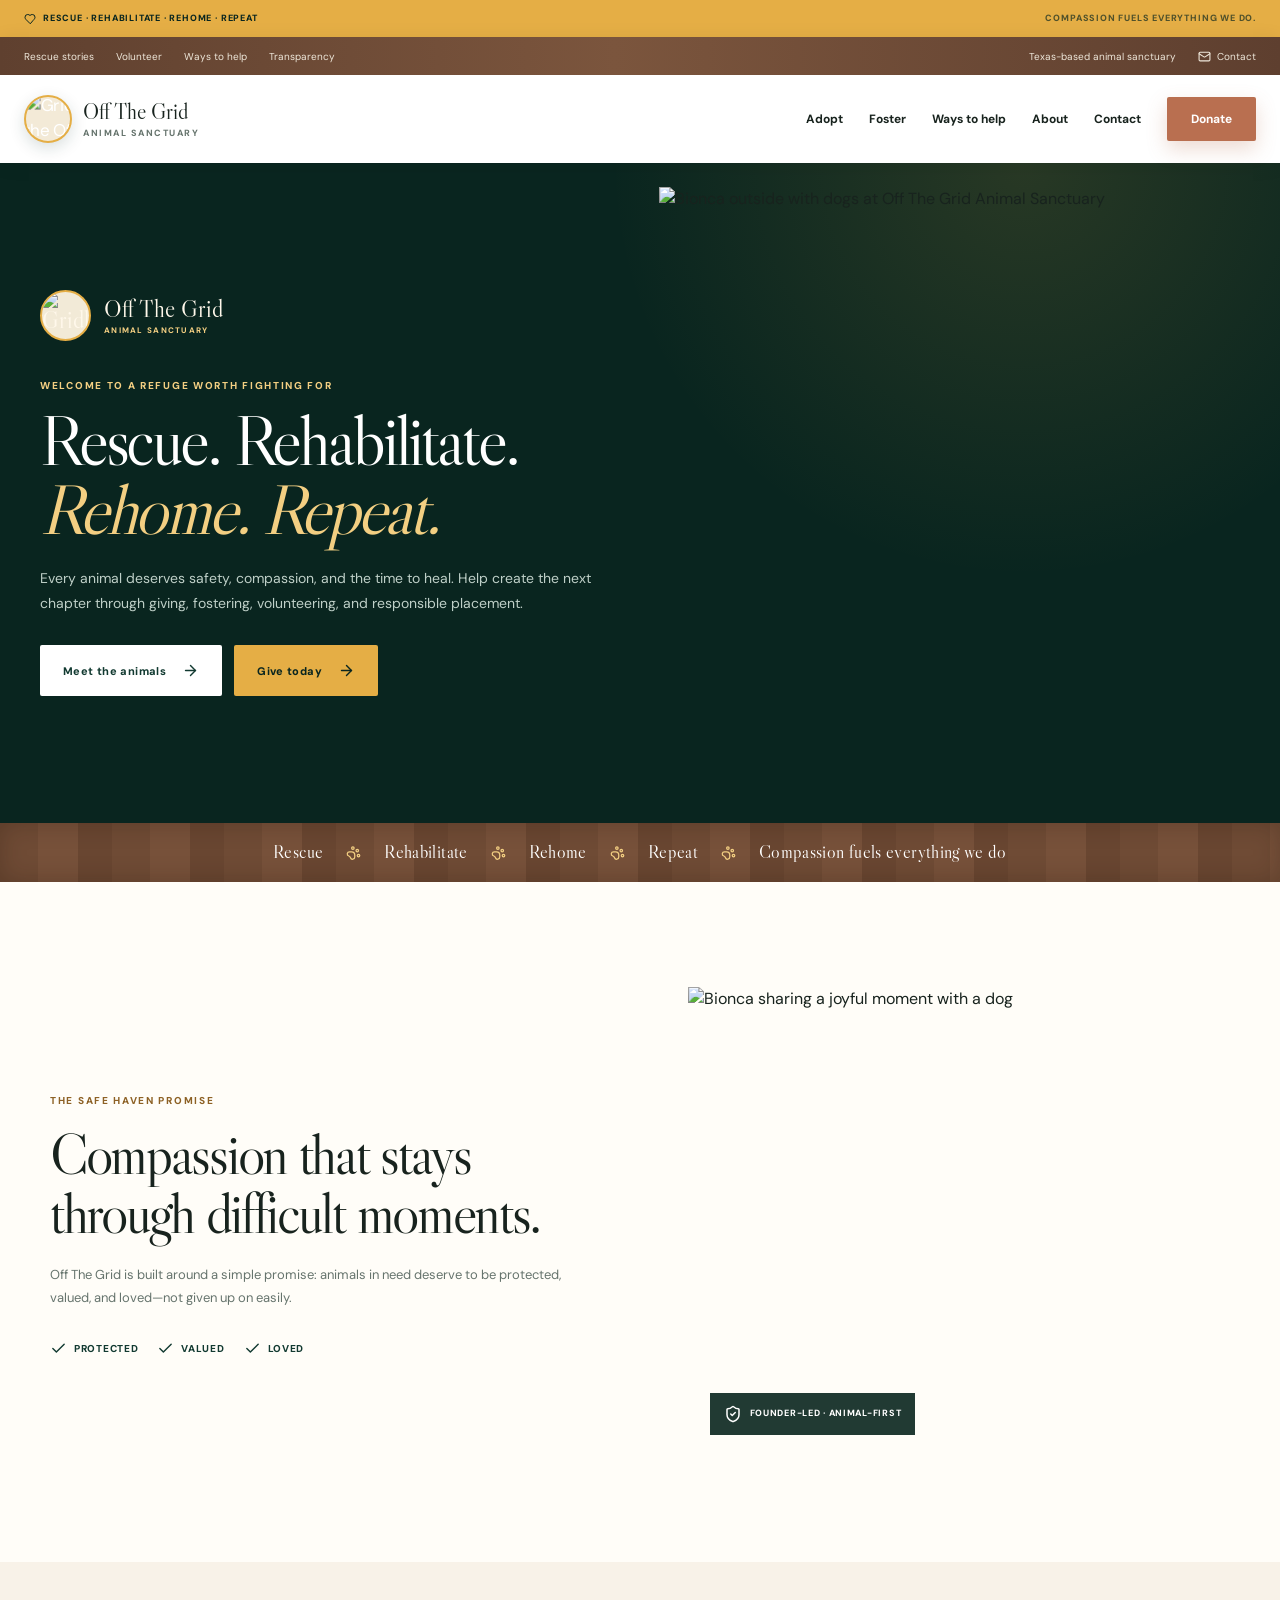
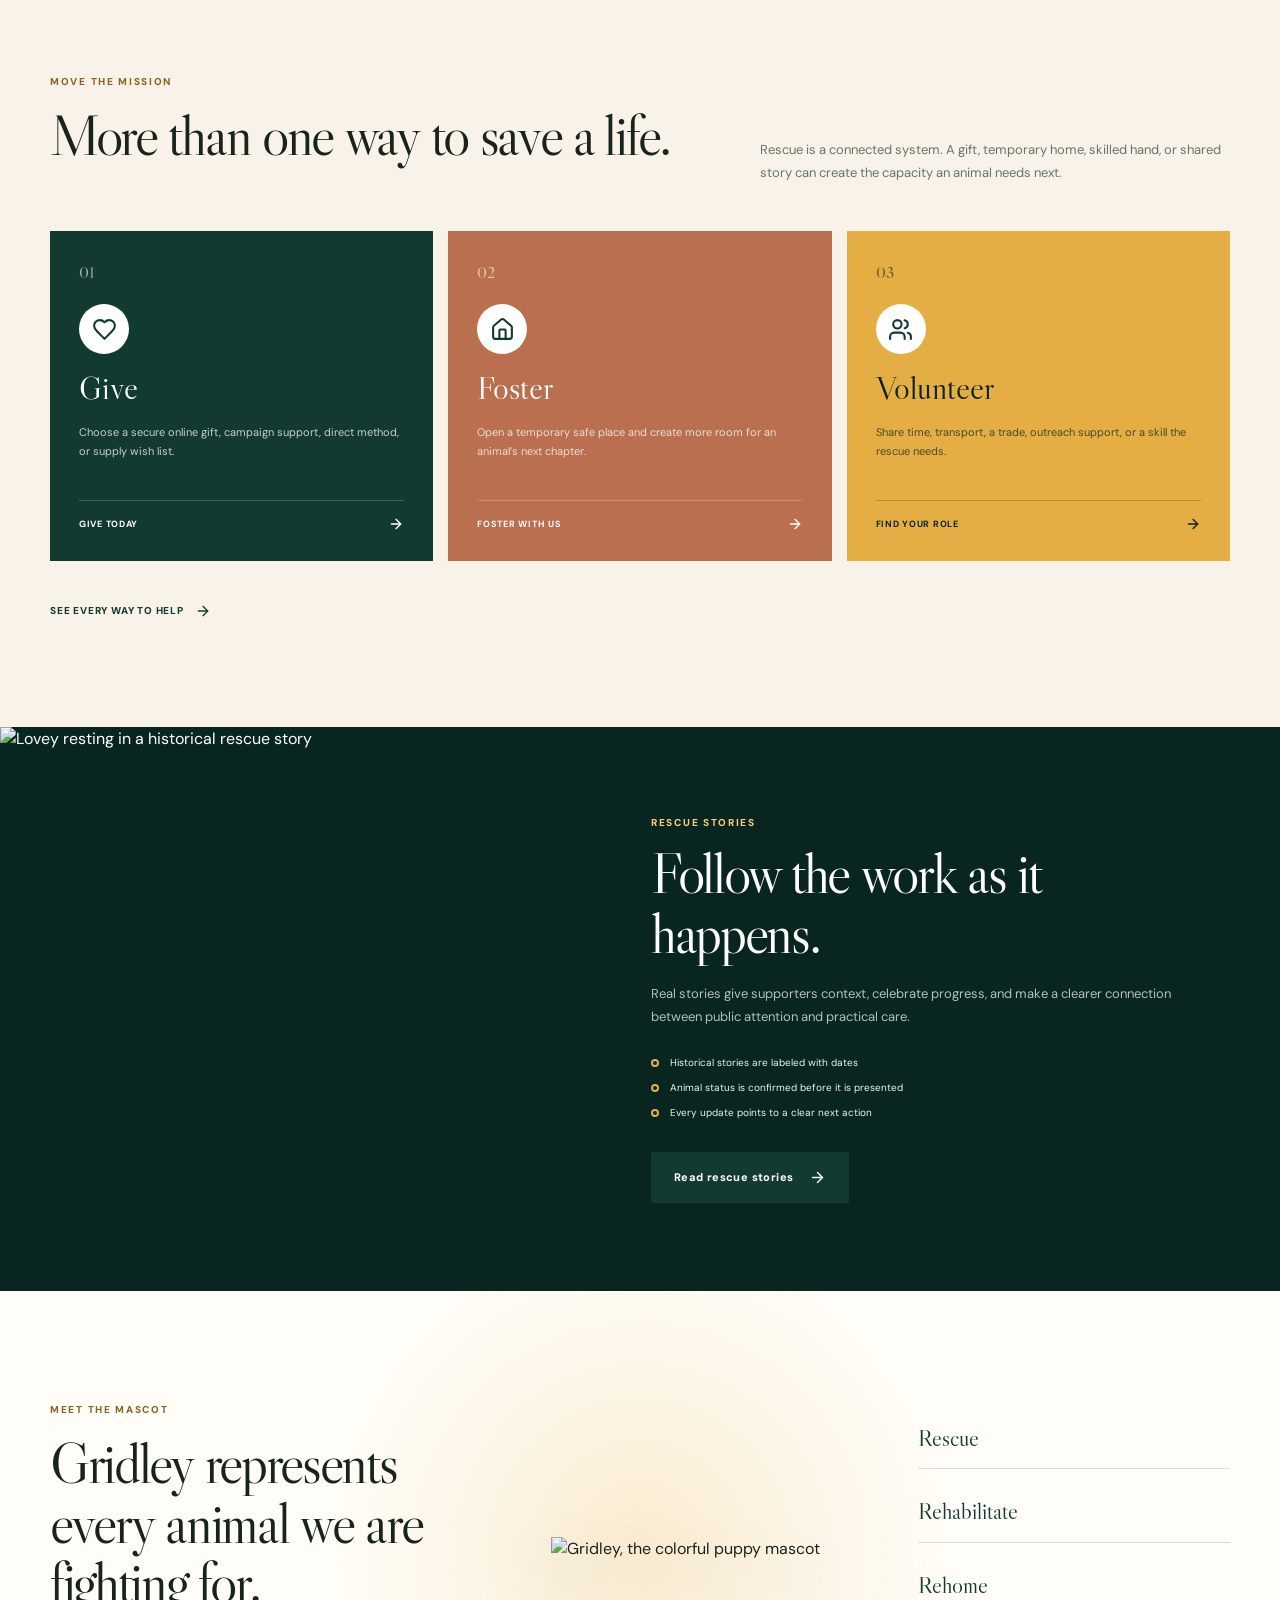
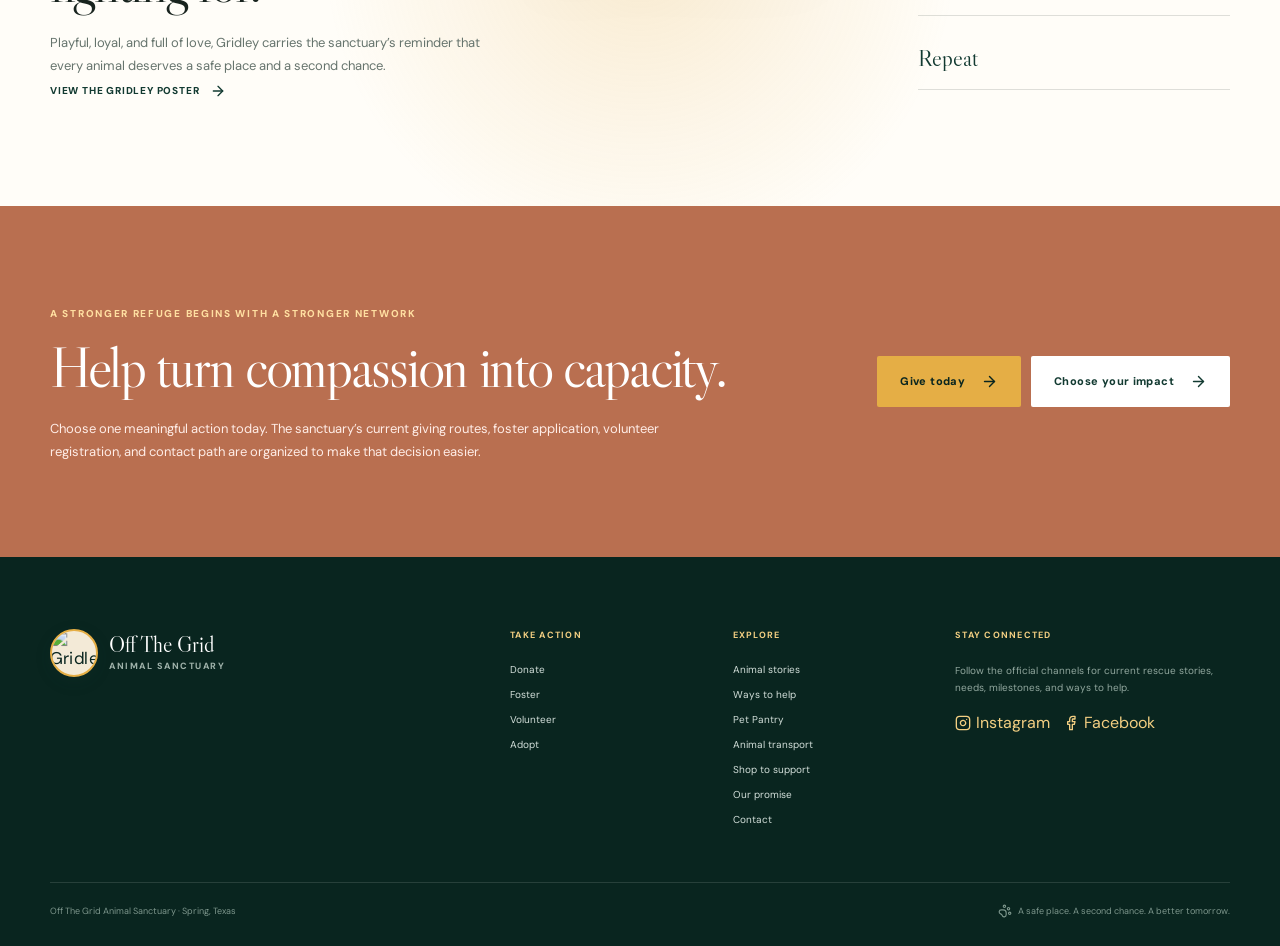
==== commit de16f10b: "Add sanctuary community and shop pathways to concept two" ====
--- a/v2/index.html
+++ b/v2/index.html
@@ -5,12 +5,12 @@
     <meta name="viewport" content="width=device-width, initial-scale=1.0" />
     <meta name="theme-color" content="#123a31" />
     <meta name="robots" content="noindex, nofollow" />
-    <meta name="description" content="Off The Grid Animal Sanctuary website concept two — a bright, adoption-forward stakeholder review experience." />
+    <meta name="description" content="Off The Grid Animal Sanctuary — rescue, rehabilitation, rehoming, and a safe refuge for animals in need." />
     <link rel="preconnect" href="https://fonts.googleapis.com" />
     <link rel="preconnect" href="https://fonts.gstatic.com" crossorigin />
-    <title>Off The Grid Animal Sanctuary | Concept Two</title>
-    <script type="module" crossorigin src="./assets/index-CQ1qA6as.js"></script>
-    <link rel="stylesheet" crossorigin href="./assets/index-BGp-j8Pa.css">
+    <title>Off The Grid Animal Sanctuary | Rescue, Rehabilitate, Rehome</title>
+    <script type="module" crossorigin src="./assets/index-5FbBICS0.js"></script>
+    <link rel="stylesheet" crossorigin href="./assets/index-BI6laatf.css">
     <script src="/__manus__/debug-collector.js" defer></script>
   </head>
   <body>
--- a/v2/assets/index-BI6laatf.css
+++ b/v2/assets/index-BI6laatf.css
@@ -0,0 +1 @@
+@import"https://fonts.googleapis.com/css2?family=DM+Sans:wght@400;500;600;700;800&family=Libre+Caslon+Display&display=swap";@layer components;/*! tailwindcss v4.1.14 | MIT License | https://tailwindcss.com */@layer properties{@supports (((-webkit-hyphens:none)) and (not (margin-trim:inline))) or ((-moz-orient:inline) and (not (color:rgb(from red r g b)))){*,:before,:after,::backdrop{--tw-translate-x:0;--tw-translate-y:0;--tw-translate-z:0;--tw-rotate-x:initial;--tw-rotate-y:initial;--tw-rotate-z:initial;--tw-skew-x:initial;--tw-skew-y:initial;--tw-border-style:solid;--tw-gradient-position:initial;--tw-gradient-from:#0000;--tw-gradient-via:#0000;--tw-gradient-to:#0000;--tw-gradient-stops:initial;--tw-gradient-via-stops:initial;--tw-gradient-from-position:0%;--tw-gradient-via-position:50%;--tw-gradient-to-position:100%;--tw-leading:initial;--tw-font-weight:initial;--tw-tracking:initial;--tw-ordinal:initial;--tw-slashed-zero:initial;--tw-numeric-figure:initial;--tw-numeric-spacing:initial;--tw-numeric-fraction:initial;--tw-shadow:0 0 #0000;--tw-shadow-color:initial;--tw-shadow-alpha:100%;--tw-inset-shadow:0 0 #0000;--tw-inset-shadow-color:initial;--tw-inset-shadow-alpha:100%;--tw-ring-color:initial;--tw-ring-shadow:0 0 #0000;--tw-inset-ring-color:initial;--tw-inset-ring-shadow:0 0 #0000;--tw-ring-inset:initial;--tw-ring-offset-width:0px;--tw-ring-offset-color:#fff;--tw-ring-offset-shadow:0 0 #0000;--tw-outline-style:solid;--tw-backdrop-blur:initial;--tw-backdrop-brightness:initial;--tw-backdrop-contrast:initial;--tw-backdrop-grayscale:initial;--tw-backdrop-hue-rotate:initial;--tw-backdrop-invert:initial;--tw-backdrop-opacity:initial;--tw-backdrop-saturate:initial;--tw-backdrop-sepia:initial;--tw-duration:initial;--tw-ease:initial;--tw-content:"";--tw-animation-delay:0s;--tw-animation-direction:normal;--tw-animation-duration:initial;--tw-animation-fill-mode:none;--tw-animation-iteration-count:1;--tw-enter-blur:0;--tw-enter-opacity:1;--tw-enter-rotate:0;--tw-enter-scale:1;--tw-enter-translate-x:0;--tw-enter-translate-y:0;--tw-exit-blur:0;--tw-exit-opacity:1;--tw-exit-rotate:0;--tw-exit-scale:1;--tw-exit-translate-x:0;--tw-exit-translate-y:0}}}@layer theme{:root,:host{--font-sans:ui-sans-serif,system-ui,sans-serif,"Apple Color Emoji","Segoe UI Emoji","Segoe UI Symbol","Noto Color Emoji";--font-mono:ui-monospace,SFMono-Regular,Menlo,Monaco,Consolas,"Liberation Mono","Courier New",monospace;--color-red-100:oklch(93.6% .032 17.717);--color-red-500:oklch(63.7% .237 25.331);--color-blue-600:oklch(54.6% .245 262.881);--color-blue-700:oklch(48.8% .243 264.376);--color-slate-50:oklch(98.4% .003 247.858);--color-slate-100:oklch(96.8% .007 247.896);--color-slate-600:oklch(44.6% .043 257.281);--color-slate-700:oklch(37.2% .044 257.287);--color-slate-900:oklch(20.8% .042 265.755);--color-black:#000;--color-white:#fff;--spacing:.25rem;--container-sm:24rem;--container-lg:32rem;--container-2xl:42rem;--text-xs:.75rem;--text-xs--line-height:calc(1/.75);--text-sm:.875rem;--text-sm--line-height:calc(1.25/.875);--text-base:1rem;--text-base--line-height: 1.5 ;--text-lg:1.125rem;--text-lg--line-height:calc(1.75/1.125);--text-xl:1.25rem;--text-xl--line-height:calc(1.75/1.25);--text-4xl:2.25rem;--text-4xl--line-height:calc(2.5/2.25);--font-weight-normal:400;--font-weight-medium:500;--font-weight-semibold:600;--font-weight-bold:700;--tracking-tight:-.025em;--tracking-widest:.1em;--leading-snug:1.375;--leading-normal:1.5;--leading-relaxed:1.625;--radius-xs:.125rem;--radius-sm:.25rem;--radius-md:.375rem;--radius-lg:.5rem;--radius-xl:.75rem;--ease-out:cubic-bezier(0,0,.2,1);--ease-in-out:cubic-bezier(.4,0,.2,1);--animate-spin:spin 1s linear infinite;--animate-pulse:pulse 2s cubic-bezier(.4,0,.6,1)infinite;--blur-sm:8px;--blur-2xl:40px;--aspect-video:16/9;--default-transition-duration:.15s;--default-transition-timing-function:cubic-bezier(.4,0,.2,1);--default-font-family:var(--font-sans);--default-mono-font-family:var(--font-mono)}}@layer base{*,:after,:before,::backdrop{box-sizing:border-box;border:0 solid;margin:0;padding:0}::file-selector-button{box-sizing:border-box;border:0 solid;margin:0;padding:0}html,:host{-webkit-text-size-adjust:100%;tab-size:4;line-height:1.5;font-family:var(--default-font-family,ui-sans-serif,system-ui,sans-serif,"Apple Color Emoji","Segoe UI Emoji","Segoe UI Symbol","Noto Color Emoji");font-feature-settings:var(--default-font-feature-settings,normal);font-variation-settings:var(--default-font-variation-settings,normal);-webkit-tap-highlight-color:transparent}hr{height:0;color:inherit;border-top-width:1px}abbr:where([title]){-webkit-text-decoration:underline dotted;text-decoration:underline dotted}h1,h2,h3,h4,h5,h6{font-size:inherit;font-weight:inherit}a{color:inherit;-webkit-text-decoration:inherit;text-decoration:inherit}b,strong{font-weight:bolder}code,kbd,samp,pre{font-family:var(--default-mono-font-family,ui-monospace,SFMono-Regular,Menlo,Monaco,Consolas,"Liberation Mono","Courier New",monospace);font-feature-settings:var(--default-mono-font-feature-settings,normal);font-variation-settings:var(--default-mono-font-variation-settings,normal);font-size:1em}small{font-size:80%}sub,sup{vertical-align:baseline;font-size:75%;line-height:0;position:relative}sub{bottom:-.25em}sup{top:-.5em}table{text-indent:0;border-color:inherit;border-collapse:collapse}:-moz-focusring{outline:auto}progress{vertical-align:baseline}summary{display:list-item}ol,ul,menu{list-style:none}img,svg,video,canvas,audio,iframe,embed,object{vertical-align:middle;display:block}img,video{max-width:100%;height:auto}button,input,select,optgroup,textarea{font:inherit;font-feature-settings:inherit;font-variation-settings:inherit;letter-spacing:inherit;color:inherit;opacity:1;background-color:#0000;border-radius:0}::file-selector-button{font:inherit;font-feature-settings:inherit;font-variation-settings:inherit;letter-spacing:inherit;color:inherit;opacity:1;background-color:#0000;border-radius:0}:where(select:is([multiple],[size])) optgroup{font-weight:bolder}:where(select:is([multiple],[size])) optgroup option{padding-inline-start:20px}::file-selector-button{margin-inline-end:4px}::placeholder{opacity:1}@supports (not ((-webkit-appearance:-apple-pay-button))) or (contain-intrinsic-size:1px){::placeholder{color:currentColor}@supports (color:color-mix(in lab,red,red)){::placeholder{color:color-mix(in oklab,currentcolor 50%,transparent)}}}textarea{resize:vertical}::-webkit-search-decoration{-webkit-appearance:none}::-webkit-date-and-time-value{min-height:1lh;text-align:inherit}::-webkit-datetime-edit{display:inline-flex}::-webkit-datetime-edit-fields-wrapper{padding:0}::-webkit-datetime-edit{padding-block:0}::-webkit-datetime-edit-year-field{padding-block:0}::-webkit-datetime-edit-month-field{padding-block:0}::-webkit-datetime-edit-day-field{padding-block:0}::-webkit-datetime-edit-hour-field{padding-block:0}::-webkit-datetime-edit-minute-field{padding-block:0}::-webkit-datetime-edit-second-field{padding-block:0}::-webkit-datetime-edit-millisecond-field{padding-block:0}::-webkit-datetime-edit-meridiem-field{padding-block:0}::-webkit-calendar-picker-indicator{line-height:1}:-moz-ui-invalid{box-shadow:none}button,input:where([type=button],[type=reset],[type=submit]){appearance:button}::file-selector-button{appearance:button}::-webkit-inner-spin-button{height:auto}::-webkit-outer-spin-button{height:auto}[hidden]:where(:not([hidden=until-found])){display:none!important}}@layer utilities{.\@container\/card-header{container:card-header/inline-size}.\@container\/field-group{container:field-group/inline-size}.pointer-events-none{pointer-events:none}.invisible{visibility:hidden}.visible{visibility:visible}.sr-only{clip-path:inset(50%);white-space:nowrap;border-width:0;width:1px;height:1px;margin:-1px;padding:0;position:absolute;overflow:hidden}.absolute{position:absolute}.fixed{position:fixed}.relative{position:relative}.static{position:static}.inset-0{inset:calc(var(--spacing)*0)}.inset-x-0{inset-inline:calc(var(--spacing)*0)}.inset-y-0{inset-block:calc(var(--spacing)*0)}.-top-12{top:calc(var(--spacing)*-12)}.top-0{top:calc(var(--spacing)*0)}.top-1\.5{top:calc(var(--spacing)*1.5)}.top-1\/2{top:50%}.top-3\.5{top:calc(var(--spacing)*3.5)}.top-4{top:calc(var(--spacing)*4)}.top-\[1px\]{top:1px}.top-\[50\%\]{top:50%}.top-\[60\%\]{top:60%}.top-full{top:100%}.-right-12{right:calc(var(--spacing)*-12)}.right-0{right:calc(var(--spacing)*0)}.right-1{right:calc(var(--spacing)*1)}.right-2{right:calc(var(--spacing)*2)}.right-3{right:calc(var(--spacing)*3)}.right-4{right:calc(var(--spacing)*4)}.-bottom-12{bottom:calc(var(--spacing)*-12)}.bottom-0{bottom:calc(var(--spacing)*0)}.-left-12{left:calc(var(--spacing)*-12)}.left-0{left:calc(var(--spacing)*0)}.left-1\/2{left:50%}.left-2{left:calc(var(--spacing)*2)}.left-\[50\%\]{left:50%}.isolate{isolation:isolate}.z-10{z-index:10}.z-20{z-index:20}.z-50{z-index:50}.z-\[1\]{z-index:1}.order-first{order:-9999}.order-last{order:9999}.col-start-2{grid-column-start:2}.row-span-2{grid-row:span 2/span 2}.row-start-1{grid-row-start:1}.container{width:100%}@media (min-width:40rem){.container{max-width:40rem}}@media (min-width:48rem){.container{max-width:48rem}}@media (min-width:64rem){.container{max-width:64rem}}@media (min-width:80rem){.container{max-width:80rem}}@media (min-width:96rem){.container{max-width:96rem}}.\!m-0{margin:calc(var(--spacing)*0)!important}.-mx-1{margin-inline:calc(var(--spacing)*-1)}.mx-2{margin-inline:calc(var(--spacing)*2)}.mx-3\.5{margin-inline:calc(var(--spacing)*3.5)}.mx-4{margin-inline:calc(var(--spacing)*4)}.mx-auto{margin-inline:auto}.-my-2{margin-block:calc(var(--spacing)*-2)}.my-0{margin-block:calc(var(--spacing)*0)}.my-0\.5{margin-block:calc(var(--spacing)*.5)}.my-1{margin-block:calc(var(--spacing)*1)}.-mt-4{margin-top:calc(var(--spacing)*-4)}.mt-1\.5{margin-top:calc(var(--spacing)*1.5)}.mt-2{margin-top:calc(var(--spacing)*2)}.mt-4{margin-top:calc(var(--spacing)*4)}.mt-auto{margin-top:auto}.mr-2{margin-right:calc(var(--spacing)*2)}.mb-2{margin-bottom:calc(var(--spacing)*2)}.mb-3{margin-bottom:calc(var(--spacing)*3)}.mb-4{margin-bottom:calc(var(--spacing)*4)}.mb-6{margin-bottom:calc(var(--spacing)*6)}.mb-8{margin-bottom:calc(var(--spacing)*8)}.-ml-4{margin-left:calc(var(--spacing)*-4)}.ml-1{margin-left:calc(var(--spacing)*1)}.ml-4{margin-left:calc(var(--spacing)*4)}.ml-auto{margin-left:auto}.line-clamp-1{-webkit-line-clamp:1;-webkit-box-orient:vertical;display:-webkit-box;overflow:hidden}.line-clamp-2{-webkit-line-clamp:2;-webkit-box-orient:vertical;display:-webkit-box;overflow:hidden}.block{display:block}.flex{display:flex}.grid{display:grid}.hidden{display:none}.inline-flex{display:inline-flex}.table{display:table}.table-caption{display:table-caption}.table-cell{display:table-cell}.table-row{display:table-row}.field-sizing-content{field-sizing:content}.aspect-square{aspect-ratio:1}.aspect-video{aspect-ratio:var(--aspect-video)}.size-\(--cell-size\){width:var(--cell-size);height:var(--cell-size)}.size-2{width:calc(var(--spacing)*2);height:calc(var(--spacing)*2)}.size-2\.5{width:calc(var(--spacing)*2.5);height:calc(var(--spacing)*2.5)}.size-3{width:calc(var(--spacing)*3);height:calc(var(--spacing)*3)}.size-3\.5{width:calc(var(--spacing)*3.5);height:calc(var(--spacing)*3.5)}.size-4{width:calc(var(--spacing)*4);height:calc(var(--spacing)*4)}.size-6{width:calc(var(--spacing)*6);height:calc(var(--spacing)*6)}.size-7{width:calc(var(--spacing)*7);height:calc(var(--spacing)*7)}.size-8{width:calc(var(--spacing)*8);height:calc(var(--spacing)*8)}.size-9{width:calc(var(--spacing)*9);height:calc(var(--spacing)*9)}.size-10{width:calc(var(--spacing)*10);height:calc(var(--spacing)*10)}.size-auto{width:auto;height:auto}.size-full{width:100%;height:100%}.h-\(--cell-size\){height:var(--cell-size)}.h-1\.5{height:calc(var(--spacing)*1.5)}.h-2{height:calc(var(--spacing)*2)}.h-2\.5{height:calc(var(--spacing)*2.5)}.h-4{height:calc(var(--spacing)*4)}.h-5{height:calc(var(--spacing)*5)}.h-6{height:calc(var(--spacing)*6)}.h-7{height:calc(var(--spacing)*7)}.h-8{height:calc(var(--spacing)*8)}.h-9{height:calc(var(--spacing)*9)}.h-10{height:calc(var(--spacing)*10)}.h-12{height:calc(var(--spacing)*12)}.h-16{height:calc(var(--spacing)*16)}.h-\[1\.15rem\]{height:1.15rem}.h-\[500px\]{height:500px}.h-\[calc\(100\%-1px\)\]{height:calc(100% - 1px)}.h-\[var\(--radix-navigation-menu-viewport-height\)\]{height:var(--radix-navigation-menu-viewport-height)}.h-\[var\(--radix-select-trigger-height\)\]{height:var(--radix-select-trigger-height)}.h-auto{height:auto}.h-full{height:100%}.h-px{height:1px}.h-svh{height:100svh}.max-h-\(--radix-context-menu-content-available-height\){max-height:var(--radix-context-menu-content-available-height)}.max-h-\(--radix-dropdown-menu-content-available-height\){max-height:var(--radix-dropdown-menu-content-available-height)}.max-h-\(--radix-select-content-available-height\){max-height:var(--radix-select-content-available-height)}.max-h-\[300px\]{max-height:300px}.min-h-0{min-height:calc(var(--spacing)*0)}.min-h-4{min-height:calc(var(--spacing)*4)}.min-h-16{min-height:calc(var(--spacing)*16)}.min-h-screen{min-height:100vh}.min-h-svh{min-height:100svh}.w-\(--cell-size\){width:var(--cell-size)}.w-\(--sidebar-width\){width:var(--sidebar-width)}.w-0{width:calc(var(--spacing)*0)}.w-1{width:calc(var(--spacing)*1)}.w-2{width:calc(var(--spacing)*2)}.w-2\.5{width:calc(var(--spacing)*2.5)}.w-3{width:calc(var(--spacing)*3)}.w-3\/4{width:75%}.w-4{width:calc(var(--spacing)*4)}.w-5{width:calc(var(--spacing)*5)}.w-8{width:calc(var(--spacing)*8)}.w-9{width:calc(var(--spacing)*9)}.w-10{width:calc(var(--spacing)*10)}.w-16{width:calc(var(--spacing)*16)}.w-64{width:calc(var(--spacing)*64)}.w-72{width:calc(var(--spacing)*72)}.w-\[100px\]{width:100px}.w-\[400px\]{width:400px}.w-auto{width:auto}.w-fit{width:fit-content}.w-full{width:100%}.w-max{width:max-content}.w-px{width:1px}.max-w-\(--skeleton-width\){max-width:var(--skeleton-width)}.max-w-2xl{max-width:var(--container-2xl)}.max-w-\[calc\(100\%-2rem\)\]{max-width:calc(100% - 2rem)}.max-w-lg{max-width:var(--container-lg)}.max-w-max{max-width:max-content}.max-w-sm{max-width:var(--container-sm)}.min-w-\(--cell-size\){min-width:var(--cell-size)}.min-w-0{min-width:calc(var(--spacing)*0)}.min-w-5{min-width:calc(var(--spacing)*5)}.min-w-8{min-width:calc(var(--spacing)*8)}.min-w-9{min-width:calc(var(--spacing)*9)}.min-w-10{min-width:calc(var(--spacing)*10)}.min-w-\[8rem\]{min-width:8rem}.min-w-\[12rem\]{min-width:12rem}.min-w-\[var\(--radix-select-trigger-width\)\]{min-width:var(--radix-select-trigger-width)}.flex-1{flex:1}.flex-shrink-0,.shrink-0{flex-shrink:0}.grow{flex-grow:1}.grow-0{flex-grow:0}.basis-full{flex-basis:100%}.caption-bottom{caption-side:bottom}.border-collapse{border-collapse:collapse}.origin-\(--radix-context-menu-content-transform-origin\){transform-origin:var(--radix-context-menu-content-transform-origin)}.origin-\(--radix-dropdown-menu-content-transform-origin\){transform-origin:var(--radix-dropdown-menu-content-transform-origin)}.origin-\(--radix-hover-card-content-transform-origin\){transform-origin:var(--radix-hover-card-content-transform-origin)}.origin-\(--radix-menubar-content-transform-origin\){transform-origin:var(--radix-menubar-content-transform-origin)}.origin-\(--radix-popover-content-transform-origin\){transform-origin:var(--radix-popover-content-transform-origin)}.origin-\(--radix-select-content-transform-origin\){transform-origin:var(--radix-select-content-transform-origin)}.origin-\(--radix-tooltip-content-transform-origin\){transform-origin:var(--radix-tooltip-content-transform-origin)}.-translate-x-1\/2{--tw-translate-x: -50% ;translate:var(--tw-translate-x)var(--tw-translate-y)}.-translate-x-px{--tw-translate-x:-1px;translate:var(--tw-translate-x)var(--tw-translate-y)}.translate-x-\[-50\%\]{--tw-translate-x:-50%;translate:var(--tw-translate-x)var(--tw-translate-y)}.translate-x-px{--tw-translate-x:1px;translate:var(--tw-translate-x)var(--tw-translate-y)}.-translate-y-1\/2{--tw-translate-y: -50% ;translate:var(--tw-translate-x)var(--tw-translate-y)}.translate-y-0\.5{--tw-translate-y:calc(var(--spacing)*.5);translate:var(--tw-translate-x)var(--tw-translate-y)}.translate-y-\[-50\%\]{--tw-translate-y:-50%;translate:var(--tw-translate-x)var(--tw-translate-y)}.translate-y-\[calc\(-50\%_-_2px\)\]{--tw-translate-y: calc(-50% - 2px) ;translate:var(--tw-translate-x)var(--tw-translate-y)}.rotate-45{rotate:45deg}.rotate-90{rotate:90deg}.transform{transform:var(--tw-rotate-x,)var(--tw-rotate-y,)var(--tw-rotate-z,)var(--tw-skew-x,)var(--tw-skew-y,)}.animate-caret-blink{animation:1.25s ease-out infinite caret-blink}.animate-in{animation:enter var(--tw-animation-duration,var(--tw-duration,.15s))var(--tw-ease,ease)var(--tw-animation-delay,0s)var(--tw-animation-iteration-count,1)var(--tw-animation-direction,normal)var(--tw-animation-fill-mode,none)}.animate-pulse{animation:var(--animate-pulse)}.animate-spin{animation:var(--animate-spin)}.cursor-default{cursor:default}.cursor-pointer{cursor:pointer}.cursor-text{cursor:text}.touch-none{touch-action:none}.resize-none{resize:none}.scroll-my-1{scroll-margin-block:calc(var(--spacing)*1)}.scroll-py-1{scroll-padding-block:calc(var(--spacing)*1)}.list-disc{list-style-type:disc}.list-none{list-style-type:none}.auto-rows-min{grid-auto-rows:min-content}.grid-cols-\[0_1fr\]{grid-template-columns:0 1fr}.grid-rows-\[auto_auto\]{grid-template-rows:auto auto}.flex-col{flex-direction:column}.flex-col-reverse{flex-direction:column-reverse}.flex-row{flex-direction:row}.flex-wrap{flex-wrap:wrap}.items-center{align-items:center}.items-end{align-items:flex-end}.items-start{align-items:flex-start}.items-stretch{align-items:stretch}.justify-between{justify-content:space-between}.justify-center{justify-content:center}.justify-start{justify-content:flex-start}.justify-items-start{justify-items:start}.gap-0{gap:calc(var(--spacing)*0)}.gap-0\.5{gap:calc(var(--spacing)*.5)}.gap-1{gap:calc(var(--spacing)*1)}.gap-1\.5{gap:calc(var(--spacing)*1.5)}.gap-2{gap:calc(var(--spacing)*2)}.gap-2\.5{gap:calc(var(--spacing)*2.5)}.gap-3{gap:calc(var(--spacing)*3)}.gap-4{gap:calc(var(--spacing)*4)}.gap-6{gap:calc(var(--spacing)*6)}.gap-7{gap:calc(var(--spacing)*7)}.gap-y-0\.5{row-gap:calc(var(--spacing)*.5)}.self-start{align-self:flex-start}.self-stretch{align-self:stretch}.justify-self-end{justify-self:flex-end}.truncate{text-overflow:ellipsis;white-space:nowrap;overflow:hidden}.overflow-auto{overflow:auto}.overflow-hidden{overflow:hidden}.overflow-x-auto{overflow-x:auto}.overflow-x-hidden{overflow-x:hidden}.overflow-y-auto{overflow-y:auto}.rounded{border-radius:.25rem}.rounded-\[2px\]{border-radius:2px}.rounded-\[4px\]{border-radius:4px}.rounded-\[10px\]{border-radius:10px}.rounded-\[20px\]{border-radius:20px}.rounded-\[calc\(var\(--radius\)-5px\)\]{border-radius:calc(var(--radius) - 5px)}.rounded-\[inherit\]{border-radius:inherit}.rounded-full{border-radius:3.40282e38px}.rounded-lg{border-radius:var(--radius-lg)}.rounded-md{border-radius:var(--radius-md)}.rounded-none{border-radius:0}.rounded-sm{border-radius:var(--radius-sm)}.rounded-xl{border-radius:var(--radius-xl)}.rounded-xs{border-radius:var(--radius-xs)}.rounded-l-md{border-top-left-radius:var(--radius-md);border-bottom-left-radius:var(--radius-md)}.rounded-tl-sm{border-top-left-radius:var(--radius-sm)}.rounded-r-md{border-top-right-radius:var(--radius-md);border-bottom-right-radius:var(--radius-md)}.border{border-style:var(--tw-border-style);border-width:1px}.border-0{border-style:var(--tw-border-style);border-width:0}.border-\[1\.5px\]{border-style:var(--tw-border-style);border-width:1.5px}.border-y{border-block-style:var(--tw-border-style);border-block-width:1px}.border-t{border-top-style:var(--tw-border-style);border-top-width:1px}.border-r{border-right-style:var(--tw-border-style);border-right-width:1px}.border-b{border-bottom-style:var(--tw-border-style);border-bottom-width:1px}.border-l{border-left-style:var(--tw-border-style);border-left-width:1px}.border-dashed{--tw-border-style:dashed;border-style:dashed}.border-\(--color-border\){border-color:var(--color-border)}.border-\[rgba\(0\,0\,0\,0\.08\)\]{border-color:#00000014}.border-transparent{border-color:#0000}.border-t-transparent{border-top-color:#0000}.border-l-transparent{border-left-color:#0000}.bg-\(--color-bg\){background-color:var(--color-bg)}.bg-\[\#1a1a19\]{background-color:#1a1a19}.bg-\[\#f8f8f7\]{background-color:#f8f8f7}.bg-black\/50{background-color:#00000080}@supports (color:color-mix(in lab,red,red)){.bg-black\/50{background-color:color-mix(in oklab,var(--color-black)50%,transparent)}}.bg-blue-600{background-color:var(--color-blue-600)}.bg-red-100{background-color:var(--color-red-100)}.bg-transparent{background-color:#0000}.bg-white{background-color:var(--color-white)}.bg-white\/80{background-color:#fffc}@supports (color:color-mix(in lab,red,red)){.bg-white\/80{background-color:color-mix(in oklab,var(--color-white)80%,transparent)}}.bg-gradient-to-br{--tw-gradient-position:to bottom right in oklab;background-image:linear-gradient(var(--tw-gradient-stops))}.from-slate-50{--tw-gradient-from:var(--color-slate-50);--tw-gradient-stops:var(--tw-gradient-via-stops,var(--tw-gradient-position),var(--tw-gradient-from)var(--tw-gradient-from-position),var(--tw-gradient-to)var(--tw-gradient-to-position))}.to-slate-100{--tw-gradient-to:var(--color-slate-100);--tw-gradient-stops:var(--tw-gradient-via-stops,var(--tw-gradient-position),var(--tw-gradient-from)var(--tw-gradient-from-position),var(--tw-gradient-to)var(--tw-gradient-to-position))}.fill-current{fill:currentColor}.p-0{padding:calc(var(--spacing)*0)}.p-1{padding:calc(var(--spacing)*1)}.p-2{padding:calc(var(--spacing)*2)}.p-3{padding:calc(var(--spacing)*3)}.p-4{padding:calc(var(--spacing)*4)}.p-5{padding:calc(var(--spacing)*5)}.p-6{padding:calc(var(--spacing)*6)}.p-8{padding:calc(var(--spacing)*8)}.p-\[3px\]{padding:3px}.p-px{padding:1px}.px-\(--cell-size\){padding-inline:var(--cell-size)}.px-1{padding-inline:calc(var(--spacing)*1)}.px-1\.5{padding-inline:calc(var(--spacing)*1.5)}.px-2{padding-inline:calc(var(--spacing)*2)}.px-2\.5{padding-inline:calc(var(--spacing)*2.5)}.px-3{padding-inline:calc(var(--spacing)*3)}.px-4{padding-inline:calc(var(--spacing)*4)}.px-5{padding-inline:calc(var(--spacing)*5)}.px-6{padding-inline:calc(var(--spacing)*6)}.py-0\.5{padding-block:calc(var(--spacing)*.5)}.py-1{padding-block:calc(var(--spacing)*1)}.py-1\.5{padding-block:calc(var(--spacing)*1.5)}.py-2{padding-block:calc(var(--spacing)*2)}.py-2\.5{padding-block:calc(var(--spacing)*2.5)}.py-3{padding-block:calc(var(--spacing)*3)}.py-4{padding-block:calc(var(--spacing)*4)}.py-5{padding-block:calc(var(--spacing)*5)}.py-6{padding-block:calc(var(--spacing)*6)}.pt-0{padding-top:calc(var(--spacing)*0)}.pt-3{padding-top:calc(var(--spacing)*3)}.pt-4{padding-top:calc(var(--spacing)*4)}.pt-8{padding-top:calc(var(--spacing)*8)}.pt-12{padding-top:calc(var(--spacing)*12)}.pr-1{padding-right:calc(var(--spacing)*1)}.pr-2{padding-right:calc(var(--spacing)*2)}.pr-2\.5{padding-right:calc(var(--spacing)*2.5)}.pr-3{padding-right:calc(var(--spacing)*3)}.pr-8{padding-right:calc(var(--spacing)*8)}.pb-3{padding-bottom:calc(var(--spacing)*3)}.pb-4{padding-bottom:calc(var(--spacing)*4)}.pb-8{padding-bottom:calc(var(--spacing)*8)}.pl-2{padding-left:calc(var(--spacing)*2)}.pl-3{padding-left:calc(var(--spacing)*3)}.pl-4{padding-left:calc(var(--spacing)*4)}.pl-8{padding-left:calc(var(--spacing)*8)}.text-center{text-align:center}.text-left{text-align:left}.align-middle{vertical-align:middle}.font-mono{font-family:var(--font-mono)}.font-sans{font-family:var(--font-sans)}.text-4xl{font-size:var(--text-4xl);line-height:var(--tw-leading,var(--text-4xl--line-height))}.text-base{font-size:var(--text-base);line-height:var(--tw-leading,var(--text-base--line-height))}.text-lg{font-size:var(--text-lg);line-height:var(--tw-leading,var(--text-lg--line-height))}.text-sm{font-size:var(--text-sm);line-height:var(--tw-leading,var(--text-sm--line-height))}.text-sm\/relaxed{font-size:var(--text-sm);line-height:var(--leading-relaxed)}.text-xl{font-size:var(--text-xl);line-height:var(--tw-leading,var(--text-xl--line-height))}.text-xs{font-size:var(--text-xs);line-height:var(--tw-leading,var(--text-xs--line-height))}.text-\[0\.8rem\]{font-size:.8rem}.leading-5{--tw-leading:calc(var(--spacing)*5);line-height:calc(var(--spacing)*5)}.leading-\[26px\]{--tw-leading:26px;line-height:26px}.leading-none{--tw-leading:1;line-height:1}.leading-normal{--tw-leading:var(--leading-normal);line-height:var(--leading-normal)}.leading-relaxed{--tw-leading:var(--leading-relaxed);line-height:var(--leading-relaxed)}.leading-snug{--tw-leading:var(--leading-snug);line-height:var(--leading-snug)}.font-bold{--tw-font-weight:var(--font-weight-bold);font-weight:var(--font-weight-bold)}.font-medium{--tw-font-weight:var(--font-weight-medium);font-weight:var(--font-weight-medium)}.font-normal{--tw-font-weight:var(--font-weight-normal);font-weight:var(--font-weight-normal)}.font-semibold{--tw-font-weight:var(--font-weight-semibold);font-weight:var(--font-weight-semibold)}.tracking-\[-0\.44px\]{--tw-tracking:-.44px;letter-spacing:-.44px}.tracking-\[-0\.154px\]{--tw-tracking:-.154px;letter-spacing:-.154px}.tracking-tight{--tw-tracking:var(--tracking-tight);letter-spacing:var(--tracking-tight)}.tracking-widest{--tw-tracking:var(--tracking-widest);letter-spacing:var(--tracking-widest)}.text-balance{text-wrap:balance}.break-words{overflow-wrap:break-word}.whitespace-break-spaces{white-space:break-spaces}.whitespace-nowrap{white-space:nowrap}.text-\[\#34322d\]{color:#34322d}.text-\[\#858481\]{color:#858481}.text-current{color:currentColor}.text-red-500{color:var(--color-red-500)}.text-slate-600{color:var(--color-slate-600)}.text-slate-700{color:var(--color-slate-700)}.text-slate-900{color:var(--color-slate-900)}.text-white{color:var(--color-white)}.tabular-nums{--tw-numeric-spacing:tabular-nums;font-variant-numeric:var(--tw-ordinal,)var(--tw-slashed-zero,)var(--tw-numeric-figure,)var(--tw-numeric-spacing,)var(--tw-numeric-fraction,)}.underline-offset-4{text-underline-offset:4px}.opacity-0{opacity:0}.opacity-50{opacity:.5}.opacity-70{opacity:.7}.shadow{--tw-shadow:0 1px 3px 0 var(--tw-shadow-color,#0000001a),0 1px 2px -1px var(--tw-shadow-color,#0000001a);box-shadow:var(--tw-inset-shadow),var(--tw-inset-ring-shadow),var(--tw-ring-offset-shadow),var(--tw-ring-shadow),var(--tw-shadow)}.shadow-\[0_0_0_1px_hsl\(var\(--sidebar-border\)\)\]{--tw-shadow:0 0 0 1px var(--tw-shadow-color,hsl(var(--sidebar-border)));box-shadow:var(--tw-inset-shadow),var(--tw-inset-ring-shadow),var(--tw-ring-offset-shadow),var(--tw-ring-shadow),var(--tw-shadow)}.shadow-\[0px_4px_11px_0px_rgba\(0\,0\,0\,0\.08\)\]{--tw-shadow:0px 4px 11px 0px var(--tw-shadow-color,#00000014);box-shadow:var(--tw-inset-shadow),var(--tw-inset-ring-shadow),var(--tw-ring-offset-shadow),var(--tw-ring-shadow),var(--tw-shadow)}.shadow-lg{--tw-shadow:0 10px 15px -3px var(--tw-shadow-color,#0000001a),0 4px 6px -4px var(--tw-shadow-color,#0000001a);box-shadow:var(--tw-inset-shadow),var(--tw-inset-ring-shadow),var(--tw-ring-offset-shadow),var(--tw-ring-shadow),var(--tw-shadow)}.shadow-md{--tw-shadow:0 4px 6px -1px var(--tw-shadow-color,#0000001a),0 2px 4px -2px var(--tw-shadow-color,#0000001a);box-shadow:var(--tw-inset-shadow),var(--tw-inset-ring-shadow),var(--tw-ring-offset-shadow),var(--tw-ring-shadow),var(--tw-shadow)}.shadow-none{--tw-shadow:0 0 #0000;box-shadow:var(--tw-inset-shadow),var(--tw-inset-ring-shadow),var(--tw-ring-offset-shadow),var(--tw-ring-shadow),var(--tw-shadow)}.shadow-sm{--tw-shadow:0 1px 3px 0 var(--tw-shadow-color,#0000001a),0 1px 2px -1px var(--tw-shadow-color,#0000001a);box-shadow:var(--tw-inset-shadow),var(--tw-inset-ring-shadow),var(--tw-ring-offset-shadow),var(--tw-ring-shadow),var(--tw-shadow)}.shadow-xl{--tw-shadow:0 20px 25px -5px var(--tw-shadow-color,#0000001a),0 8px 10px -6px var(--tw-shadow-color,#0000001a);box-shadow:var(--tw-inset-shadow),var(--tw-inset-ring-shadow),var(--tw-ring-offset-shadow),var(--tw-ring-shadow),var(--tw-shadow)}.shadow-xs{--tw-shadow:0 1px 2px 0 var(--tw-shadow-color,#0000000d);box-shadow:var(--tw-inset-shadow),var(--tw-inset-ring-shadow),var(--tw-ring-offset-shadow),var(--tw-ring-shadow),var(--tw-shadow)}.ring-0{--tw-ring-shadow:var(--tw-ring-inset,)0 0 0 calc(0px + var(--tw-ring-offset-width))var(--tw-ring-color,currentcolor);box-shadow:var(--tw-inset-shadow),var(--tw-inset-ring-shadow),var(--tw-ring-offset-shadow),var(--tw-ring-shadow),var(--tw-shadow)}.outline-hidden{--tw-outline-style:none;outline-style:none}@media (forced-colors:active){.outline-hidden{outline-offset:2px;outline:2px solid #0000}}.outline{outline-style:var(--tw-outline-style);outline-width:1px}.backdrop-blur-2xl{--tw-backdrop-blur:blur(var(--blur-2xl));-webkit-backdrop-filter:var(--tw-backdrop-blur,)var(--tw-backdrop-brightness,)var(--tw-backdrop-contrast,)var(--tw-backdrop-grayscale,)var(--tw-backdrop-hue-rotate,)var(--tw-backdrop-invert,)var(--tw-backdrop-opacity,)var(--tw-backdrop-saturate,)var(--tw-backdrop-sepia,);backdrop-filter:var(--tw-backdrop-blur,)var(--tw-backdrop-brightness,)var(--tw-backdrop-contrast,)var(--tw-backdrop-grayscale,)var(--tw-backdrop-hue-rotate,)var(--tw-backdrop-invert,)var(--tw-backdrop-opacity,)var(--tw-backdrop-saturate,)var(--tw-backdrop-sepia,)}.backdrop-blur-sm{--tw-backdrop-blur:blur(var(--blur-sm));-webkit-backdrop-filter:var(--tw-backdrop-blur,)var(--tw-backdrop-brightness,)var(--tw-backdrop-contrast,)var(--tw-backdrop-grayscale,)var(--tw-backdrop-hue-rotate,)var(--tw-backdrop-invert,)var(--tw-backdrop-opacity,)var(--tw-backdrop-saturate,)var(--tw-backdrop-sepia,);backdrop-filter:var(--tw-backdrop-blur,)var(--tw-backdrop-brightness,)var(--tw-backdrop-contrast,)var(--tw-backdrop-grayscale,)var(--tw-backdrop-hue-rotate,)var(--tw-backdrop-invert,)var(--tw-backdrop-opacity,)var(--tw-backdrop-saturate,)var(--tw-backdrop-sepia,)}.transition{transition-property:color,background-color,border-color,outline-color,text-decoration-color,fill,stroke,--tw-gradient-from,--tw-gradient-via,--tw-gradient-to,opacity,box-shadow,transform,translate,scale,rotate,filter,-webkit-backdrop-filter,backdrop-filter,display,content-visibility,overlay,pointer-events;transition-timing-function:var(--tw-ease,var(--default-transition-timing-function));transition-duration:var(--tw-duration,var(--default-transition-duration))}.transition-\[color\,box-shadow\]{transition-property:color,box-shadow;transition-timing-function:var(--tw-ease,var(--default-transition-timing-function));transition-duration:var(--tw-duration,var(--default-transition-duration))}.transition-\[left\,right\,width\]{transition-property:left,right,width;transition-timing-function:var(--tw-ease,var(--default-transition-timing-function));transition-duration:var(--tw-duration,var(--default-transition-duration))}.transition-\[margin\,opacity\]{transition-property:margin,opacity;transition-timing-function:var(--tw-ease,var(--default-transition-timing-function));transition-duration:var(--tw-duration,var(--default-transition-duration))}.transition-\[width\,height\,padding\]{transition-property:width,height,padding;transition-timing-function:var(--tw-ease,var(--default-transition-timing-function));transition-duration:var(--tw-duration,var(--default-transition-duration))}.transition-\[width\]{transition-property:width;transition-timing-function:var(--tw-ease,var(--default-transition-timing-function));transition-duration:var(--tw-duration,var(--default-transition-duration))}.transition-all{transition-property:all;transition-timing-function:var(--tw-ease,var(--default-transition-timing-function));transition-duration:var(--tw-duration,var(--default-transition-duration))}.transition-colors{transition-property:color,background-color,border-color,outline-color,text-decoration-color,fill,stroke,--tw-gradient-from,--tw-gradient-via,--tw-gradient-to;transition-timing-function:var(--tw-ease,var(--default-transition-timing-function));transition-duration:var(--tw-duration,var(--default-transition-duration))}.transition-opacity{transition-property:opacity;transition-timing-function:var(--tw-ease,var(--default-transition-timing-function));transition-duration:var(--tw-duration,var(--default-transition-duration))}.transition-shadow{transition-property:box-shadow;transition-timing-function:var(--tw-ease,var(--default-transition-timing-function));transition-duration:var(--tw-duration,var(--default-transition-duration))}.transition-transform{transition-property:transform,translate,scale,rotate;transition-timing-function:var(--tw-ease,var(--default-transition-timing-function));transition-duration:var(--tw-duration,var(--default-transition-duration))}.transition-none{transition-property:none}.duration-100{--tw-duration:.1s;transition-duration:.1s}.duration-200{--tw-duration:.2s;transition-duration:.2s}.duration-300{--tw-duration:.3s;transition-duration:.3s}.duration-1000{--tw-duration:1s;transition-duration:1s}.ease-in-out{--tw-ease:var(--ease-in-out);transition-timing-function:var(--ease-in-out)}.ease-linear{--tw-ease:linear;transition-timing-function:linear}.fade-in-0{--tw-enter-opacity:0}.outline-none{--tw-outline-style:none;outline-style:none}.select-none{-webkit-user-select:none;user-select:none}.zoom-in-95{--tw-enter-scale:.95}.\[--cell-size\:--spacing\(8\)\]{--cell-size:calc(var(--spacing)*8)}.group-focus-within\/menu-item\:opacity-100:is(:where(.group\/menu-item):focus-within *){opacity:1}@media (hover:hover){.group-hover\/menu-item\:opacity-100:is(:where(.group\/menu-item):hover *){opacity:1}}.group-has-data-\[sidebar\=menu-action\]\/menu-item\:pr-8:is(:where(.group\/menu-item):has([data-sidebar=menu-action]) *){padding-right:calc(var(--spacing)*8)}.group-has-\[\[data-orientation\=horizontal\]\]\/field\:text-balance:is(:where(.group\/field):has([data-orientation=horizontal]) *){text-wrap:balance}.group-has-\[\[data-slot\=item-description\]\]\/item\:translate-y-0\.5:is(:where(.group\/item):has([data-slot=item-description]) *){--tw-translate-y:calc(var(--spacing)*.5);translate:var(--tw-translate-x)var(--tw-translate-y)}.group-has-\[\[data-slot\=item-description\]\]\/item\:self-start:is(:where(.group\/item):has([data-slot=item-description]) *){align-self:flex-start}.group-has-\[\>input\]\/input-group\:pt-2\.5:is(:where(.group\/input-group):has(>input) *){padding-top:calc(var(--spacing)*2.5)}.group-has-\[\>input\]\/input-group\:pb-2\.5:is(:where(.group\/input-group):has(>input) *){padding-bottom:calc(var(--spacing)*2.5)}.group-data-\[collapsible\=icon\]\:-mt-8:is(:where(.group)[data-collapsible=icon] *){margin-top:calc(var(--spacing)*-8)}.group-data-\[collapsible\=icon\]\:hidden:is(:where(.group)[data-collapsible=icon] *){display:none}.group-data-\[collapsible\=icon\]\:size-8\!:is(:where(.group)[data-collapsible=icon] *){width:calc(var(--spacing)*8)!important;height:calc(var(--spacing)*8)!important}.group-data-\[collapsible\=icon\]\:w-\(--sidebar-width-icon\):is(:where(.group)[data-collapsible=icon] *){width:var(--sidebar-width-icon)}.group-data-\[collapsible\=icon\]\:w-\[calc\(var\(--sidebar-width-icon\)\+\(--spacing\(4\)\)\)\]:is(:where(.group)[data-collapsible=icon] *){width:calc(var(--sidebar-width-icon) + (calc(var(--spacing)*4)))}.group-data-\[collapsible\=icon\]\:w-\[calc\(var\(--sidebar-width-icon\)\+\(--spacing\(4\)\)\+2px\)\]:is(:where(.group)[data-collapsible=icon] *){width:calc(var(--sidebar-width-icon) + (calc(var(--spacing)*4)) + 2px)}.group-data-\[collapsible\=icon\]\:overflow-hidden:is(:where(.group)[data-collapsible=icon] *){overflow:hidden}.group-data-\[collapsible\=icon\]\:p-0\!:is(:where(.group)[data-collapsible=icon] *){padding:calc(var(--spacing)*0)!important}.group-data-\[collapsible\=icon\]\:p-2\!:is(:where(.group)[data-collapsible=icon] *){padding:calc(var(--spacing)*2)!important}.group-data-\[collapsible\=icon\]\:opacity-0:is(:where(.group)[data-collapsible=icon] *){opacity:0}.group-data-\[collapsible\=offcanvas\]\:right-\[calc\(var\(--sidebar-width\)\*-1\)\]:is(:where(.group)[data-collapsible=offcanvas] *){right:calc(var(--sidebar-width)*-1)}.group-data-\[collapsible\=offcanvas\]\:left-\[calc\(var\(--sidebar-width\)\*-1\)\]:is(:where(.group)[data-collapsible=offcanvas] *){left:calc(var(--sidebar-width)*-1)}.group-data-\[collapsible\=offcanvas\]\:w-0:is(:where(.group)[data-collapsible=offcanvas] *){width:calc(var(--spacing)*0)}.group-data-\[collapsible\=offcanvas\]\:translate-x-0:is(:where(.group)[data-collapsible=offcanvas] *){--tw-translate-x:calc(var(--spacing)*0);translate:var(--tw-translate-x)var(--tw-translate-y)}.group-data-\[disabled\=true\]\:pointer-events-none:is(:where(.group)[data-disabled=true] *){pointer-events:none}.group-data-\[disabled\=true\]\:opacity-50:is(:where(.group)[data-disabled=true] *),.group-data-\[disabled\=true\]\/field\:opacity-50:is(:where(.group\/field)[data-disabled=true] *),.group-data-\[disabled\=true\]\/input-group\:opacity-50:is(:where(.group\/input-group)[data-disabled=true] *){opacity:.5}.group-data-\[focused\=true\]\/day\:relative:is(:where(.group\/day)[data-focused=true] *){position:relative}.group-data-\[focused\=true\]\/day\:z-10:is(:where(.group\/day)[data-focused=true] *){z-index:10}.group-data-\[focused\=true\]\/day\:ring-\[3px\]:is(:where(.group\/day)[data-focused=true] *){--tw-ring-shadow:var(--tw-ring-inset,)0 0 0 calc(3px + var(--tw-ring-offset-width))var(--tw-ring-color,currentcolor);box-shadow:var(--tw-inset-shadow),var(--tw-inset-ring-shadow),var(--tw-ring-offset-shadow),var(--tw-ring-shadow),var(--tw-shadow)}.group-data-\[side\=left\]\:-right-4:is(:where(.group)[data-side=left] *){right:calc(var(--spacing)*-4)}.group-data-\[side\=left\]\:border-r:is(:where(.group)[data-side=left] *){border-right-style:var(--tw-border-style);border-right-width:1px}.group-data-\[side\=right\]\:left-0:is(:where(.group)[data-side=right] *){left:calc(var(--spacing)*0)}.group-data-\[side\=right\]\:rotate-180:is(:where(.group)[data-side=right] *){rotate:180deg}.group-data-\[side\=right\]\:border-l:is(:where(.group)[data-side=right] *){border-left-style:var(--tw-border-style);border-left-width:1px}.group-data-\[state\=open\]\:rotate-180:is(:where(.group)[data-state=open] *){rotate:180deg}.group-data-\[variant\=floating\]\:rounded-lg:is(:where(.group)[data-variant=floating] *){border-radius:var(--radius-lg)}.group-data-\[variant\=floating\]\:border:is(:where(.group)[data-variant=floating] *){border-style:var(--tw-border-style);border-width:1px}.group-data-\[variant\=floating\]\:shadow-sm:is(:where(.group)[data-variant=floating] *){--tw-shadow:0 1px 3px 0 var(--tw-shadow-color,#0000001a),0 1px 2px -1px var(--tw-shadow-color,#0000001a);box-shadow:var(--tw-inset-shadow),var(--tw-inset-ring-shadow),var(--tw-ring-offset-shadow),var(--tw-ring-shadow),var(--tw-shadow)}.group-data-\[variant\=outline\]\/field-group\:-mb-2:is(:where(.group\/field-group)[data-variant=outline] *){margin-bottom:calc(var(--spacing)*-2)}.group-data-\[vaul-drawer-direction\=bottom\]\/drawer-content\:block:is(:where(.group\/drawer-content)[data-vaul-drawer-direction=bottom] *){display:block}.group-data-\[vaul-drawer-direction\=bottom\]\/drawer-content\:text-center:is(:where(.group\/drawer-content)[data-vaul-drawer-direction=bottom] *),.group-data-\[vaul-drawer-direction\=top\]\/drawer-content\:text-center:is(:where(.group\/drawer-content)[data-vaul-drawer-direction=top] *){text-align:center}.group-data-\[viewport\=false\]\/navigation-menu\:top-full:is(:where(.group\/navigation-menu)[data-viewport=false] *){top:100%}.group-data-\[viewport\=false\]\/navigation-menu\:mt-1\.5:is(:where(.group\/navigation-menu)[data-viewport=false] *){margin-top:calc(var(--spacing)*1.5)}.group-data-\[viewport\=false\]\/navigation-menu\:overflow-hidden:is(:where(.group\/navigation-menu)[data-viewport=false] *){overflow:hidden}.group-data-\[viewport\=false\]\/navigation-menu\:rounded-md:is(:where(.group\/navigation-menu)[data-viewport=false] *){border-radius:var(--radius-md)}.group-data-\[viewport\=false\]\/navigation-menu\:border:is(:where(.group\/navigation-menu)[data-viewport=false] *){border-style:var(--tw-border-style);border-width:1px}.group-data-\[viewport\=false\]\/navigation-menu\:shadow:is(:where(.group\/navigation-menu)[data-viewport=false] *){--tw-shadow:0 1px 3px 0 var(--tw-shadow-color,#0000001a),0 1px 2px -1px var(--tw-shadow-color,#0000001a);box-shadow:var(--tw-inset-shadow),var(--tw-inset-ring-shadow),var(--tw-ring-offset-shadow),var(--tw-ring-shadow),var(--tw-shadow)}.group-data-\[viewport\=false\]\/navigation-menu\:duration-200:is(:where(.group\/navigation-menu)[data-viewport=false] *){--tw-duration:.2s;transition-duration:.2s}.peer-disabled\:cursor-not-allowed:is(:where(.peer):disabled~*){cursor:not-allowed}.peer-disabled\:opacity-50:is(:where(.peer):disabled~*){opacity:.5}.peer-data-\[size\=default\]\/menu-button\:top-1\.5:is(:where(.peer\/menu-button)[data-size=default]~*){top:calc(var(--spacing)*1.5)}.peer-data-\[size\=lg\]\/menu-button\:top-2\.5:is(:where(.peer\/menu-button)[data-size=lg]~*){top:calc(var(--spacing)*2.5)}.peer-data-\[size\=sm\]\/menu-button\:top-1:is(:where(.peer\/menu-button)[data-size=sm]~*){top:calc(var(--spacing)*1)}.file\:inline-flex::file-selector-button{display:inline-flex}.file\:h-7::file-selector-button{height:calc(var(--spacing)*7)}.file\:border-0::file-selector-button{border-style:var(--tw-border-style);border-width:0}.file\:bg-transparent::file-selector-button{background-color:#0000}.file\:text-sm::file-selector-button{font-size:var(--text-sm);line-height:var(--tw-leading,var(--text-sm--line-height))}.file\:font-medium::file-selector-button{--tw-font-weight:var(--font-weight-medium);font-weight:var(--font-weight-medium)}.after\:absolute:after{content:var(--tw-content);position:absolute}.after\:-inset-2:after{content:var(--tw-content);inset:calc(var(--spacing)*-2)}.after\:inset-y-0:after{content:var(--tw-content);inset-block:calc(var(--spacing)*0)}.after\:left-1\/2:after{content:var(--tw-content);left:50%}.after\:w-1:after{content:var(--tw-content);width:calc(var(--spacing)*1)}.after\:w-\[2px\]:after{content:var(--tw-content);width:2px}.after\:-translate-x-1\/2:after{content:var(--tw-content);--tw-translate-x: -50% ;translate:var(--tw-translate-x)var(--tw-translate-y)}.group-data-\[collapsible\=offcanvas\]\:after\:left-full:is(:where(.group)[data-collapsible=offcanvas] *):after{content:var(--tw-content);left:100%}.first\:rounded-l-md:first-child{border-top-left-radius:var(--radius-md);border-bottom-left-radius:var(--radius-md)}.first\:border-l:first-child{border-left-style:var(--tw-border-style);border-left-width:1px}.last\:mt-0:last-child{margin-top:calc(var(--spacing)*0)}.last\:rounded-r-md:last-child{border-top-right-radius:var(--radius-md);border-bottom-right-radius:var(--radius-md)}.last\:border-b-0:last-child{border-bottom-style:var(--tw-border-style);border-bottom-width:0}@media (hover:hover){.hover\:bg-\[\#1a1a19\]\/90:hover{background-color:#1a1a19e6}.hover\:bg-blue-700:hover{background-color:var(--color-blue-700)}.hover\:underline:hover{text-decoration-line:underline}.hover\:opacity-90:hover{opacity:.9}.hover\:opacity-100:hover{opacity:1}.hover\:shadow-\[0_0_0_1px_hsl\(var\(--sidebar-accent\)\)\]:hover{--tw-shadow:0 0 0 1px var(--tw-shadow-color,hsl(var(--sidebar-accent)));box-shadow:var(--tw-inset-shadow),var(--tw-inset-ring-shadow),var(--tw-ring-offset-shadow),var(--tw-ring-shadow),var(--tw-shadow)}.hover\:shadow-lg:hover{--tw-shadow:0 10px 15px -3px var(--tw-shadow-color,#0000001a),0 4px 6px -4px var(--tw-shadow-color,#0000001a);box-shadow:var(--tw-inset-shadow),var(--tw-inset-ring-shadow),var(--tw-ring-offset-shadow),var(--tw-ring-shadow),var(--tw-shadow)}.hover\:ring-4:hover{--tw-ring-shadow:var(--tw-ring-inset,)0 0 0 calc(4px + var(--tw-ring-offset-width))var(--tw-ring-color,currentcolor);box-shadow:var(--tw-inset-shadow),var(--tw-inset-ring-shadow),var(--tw-ring-offset-shadow),var(--tw-ring-shadow),var(--tw-shadow)}}.focus\:z-10:focus{z-index:10}.focus\:ring-2:focus{--tw-ring-shadow:var(--tw-ring-inset,)0 0 0 calc(2px + var(--tw-ring-offset-width))var(--tw-ring-color,currentcolor);box-shadow:var(--tw-inset-shadow),var(--tw-inset-ring-shadow),var(--tw-ring-offset-shadow),var(--tw-ring-shadow),var(--tw-shadow)}.focus\:ring-offset-2:focus{--tw-ring-offset-width:2px;--tw-ring-offset-shadow:var(--tw-ring-inset,)0 0 0 var(--tw-ring-offset-width)var(--tw-ring-offset-color)}.focus\:outline-hidden:focus{--tw-outline-style:none;outline-style:none}@media (forced-colors:active){.focus\:outline-hidden:focus{outline-offset:2px;outline:2px solid #0000}}.focus-visible\:z-10:focus-visible{z-index:10}.focus-visible\:ring-0:focus-visible{--tw-ring-shadow:var(--tw-ring-inset,)0 0 0 calc(0px + var(--tw-ring-offset-width))var(--tw-ring-color,currentcolor);box-shadow:var(--tw-inset-shadow),var(--tw-inset-ring-shadow),var(--tw-ring-offset-shadow),var(--tw-ring-shadow),var(--tw-shadow)}.focus-visible\:ring-1:focus-visible{--tw-ring-shadow:var(--tw-ring-inset,)0 0 0 calc(1px + var(--tw-ring-offset-width))var(--tw-ring-color,currentcolor);box-shadow:var(--tw-inset-shadow),var(--tw-inset-ring-shadow),var(--tw-ring-offset-shadow),var(--tw-ring-shadow),var(--tw-shadow)}.focus-visible\:ring-2:focus-visible{--tw-ring-shadow:var(--tw-ring-inset,)0 0 0 calc(2px + var(--tw-ring-offset-width))var(--tw-ring-color,currentcolor);box-shadow:var(--tw-inset-shadow),var(--tw-inset-ring-shadow),var(--tw-ring-offset-shadow),var(--tw-ring-shadow),var(--tw-shadow)}.focus-visible\:ring-4:focus-visible{--tw-ring-shadow:var(--tw-ring-inset,)0 0 0 calc(4px + var(--tw-ring-offset-width))var(--tw-ring-color,currentcolor);box-shadow:var(--tw-inset-shadow),var(--tw-inset-ring-shadow),var(--tw-ring-offset-shadow),var(--tw-ring-shadow),var(--tw-shadow)}.focus-visible\:ring-\[3px\]:focus-visible{--tw-ring-shadow:var(--tw-ring-inset,)0 0 0 calc(3px + var(--tw-ring-offset-width))var(--tw-ring-color,currentcolor);box-shadow:var(--tw-inset-shadow),var(--tw-inset-ring-shadow),var(--tw-ring-offset-shadow),var(--tw-ring-shadow),var(--tw-shadow)}.focus-visible\:ring-offset-1:focus-visible{--tw-ring-offset-width:1px;--tw-ring-offset-shadow:var(--tw-ring-inset,)0 0 0 var(--tw-ring-offset-width)var(--tw-ring-offset-color)}.focus-visible\:outline-hidden:focus-visible{--tw-outline-style:none;outline-style:none}@media (forced-colors:active){.focus-visible\:outline-hidden:focus-visible{outline-offset:2px;outline:2px solid #0000}}.focus-visible\:outline-1:focus-visible{outline-style:var(--tw-outline-style);outline-width:1px}.disabled\:pointer-events-none:disabled{pointer-events:none}.disabled\:cursor-not-allowed:disabled{cursor:not-allowed}.disabled\:opacity-50:disabled{opacity:.5}:where([data-side=left]) .in-data-\[side\=left\]\:cursor-w-resize{cursor:w-resize}:where([data-side=right]) .in-data-\[side\=right\]\:cursor-e-resize{cursor:e-resize}.has-focus\:ring-\[3px\]:has(:focus){--tw-ring-shadow:var(--tw-ring-inset,)0 0 0 calc(3px + var(--tw-ring-offset-width))var(--tw-ring-color,currentcolor);box-shadow:var(--tw-inset-shadow),var(--tw-inset-ring-shadow),var(--tw-ring-offset-shadow),var(--tw-ring-shadow),var(--tw-shadow)}.has-disabled\:opacity-50:has(:disabled){opacity:.5}.has-data-\[slot\=card-action\]\:grid-cols-\[1fr_auto\]:has([data-slot=card-action]){grid-template-columns:1fr auto}.has-\[\[data-slot\=input-group-control\]\:focus-visible\]\:ring-\[3px\]:has([data-slot=input-group-control]:focus-visible){--tw-ring-shadow:var(--tw-ring-inset,)0 0 0 calc(3px + var(--tw-ring-offset-width))var(--tw-ring-color,currentcolor);box-shadow:var(--tw-inset-shadow),var(--tw-inset-ring-shadow),var(--tw-ring-offset-shadow),var(--tw-ring-shadow),var(--tw-shadow)}.has-\[\>\[data-align\=block-end\]\]\:h-auto:has(>[data-align=block-end]){height:auto}.has-\[\>\[data-align\=block-end\]\]\:flex-col:has(>[data-align=block-end]){flex-direction:column}.has-\[\>\[data-align\=block-start\]\]\:h-auto:has(>[data-align=block-start]){height:auto}.has-\[\>\[data-align\=block-start\]\]\:flex-col:has(>[data-align=block-start]){flex-direction:column}.has-\[\>\[data-slot\=button-group\]\]\:gap-2:has(>[data-slot=button-group]){gap:calc(var(--spacing)*2)}.has-\[\>\[data-slot\=checkbox-group\]\]\:gap-3:has(>[data-slot=checkbox-group]){gap:calc(var(--spacing)*3)}.has-\[\>\[data-slot\=field-content\]\]\:items-start:has(>[data-slot=field-content]){align-items:flex-start}.has-\[\>\[data-slot\=field\]\]\:w-full:has(>[data-slot=field]){width:100%}.has-\[\>\[data-slot\=field\]\]\:flex-col:has(>[data-slot=field]){flex-direction:column}.has-\[\>\[data-slot\=field\]\]\:rounded-md:has(>[data-slot=field]){border-radius:var(--radius-md)}.has-\[\>\[data-slot\=field\]\]\:border:has(>[data-slot=field]){border-style:var(--tw-border-style);border-width:1px}.has-\[\>\[data-slot\=radio-group\]\]\:gap-3:has(>[data-slot=radio-group]){gap:calc(var(--spacing)*3)}.has-\[\>button\]\:mr-\[-0\.45rem\]:has(>button){margin-right:-.45rem}.has-\[\>button\]\:ml-\[-0\.45rem\]:has(>button){margin-left:-.45rem}.has-\[\>kbd\]\:mr-\[-0\.35rem\]:has(>kbd){margin-right:-.35rem}.has-\[\>kbd\]\:ml-\[-0\.35rem\]:has(>kbd){margin-left:-.35rem}.has-\[\>svg\]\:grid-cols-\[calc\(var\(--spacing\)\*4\)_1fr\]:has(>svg){grid-template-columns:calc(var(--spacing)*4)1fr}.has-\[\>svg\]\:gap-x-3:has(>svg){column-gap:calc(var(--spacing)*3)}.has-\[\>svg\]\:p-0:has(>svg){padding:calc(var(--spacing)*0)}.has-\[\>svg\]\:px-2:has(>svg){padding-inline:calc(var(--spacing)*2)}.has-\[\>svg\]\:px-2\.5:has(>svg){padding-inline:calc(var(--spacing)*2.5)}.has-\[\>svg\]\:px-3:has(>svg){padding-inline:calc(var(--spacing)*3)}.has-\[\>svg\]\:px-4:has(>svg){padding-inline:calc(var(--spacing)*4)}.has-\[\>textarea\]\:h-auto:has(>textarea){height:auto}.aria-disabled\:pointer-events-none[aria-disabled=true]{pointer-events:none}.aria-disabled\:opacity-50[aria-disabled=true]{opacity:.5}.data-\[active\=true\]\:z-10[data-active=true]{z-index:10}.data-\[active\=true\]\:font-medium[data-active=true]{--tw-font-weight:var(--font-weight-medium);font-weight:var(--font-weight-medium)}.data-\[active\=true\]\:ring-\[3px\][data-active=true]{--tw-ring-shadow:var(--tw-ring-inset,)0 0 0 calc(3px + var(--tw-ring-offset-width))var(--tw-ring-color,currentcolor);box-shadow:var(--tw-inset-shadow),var(--tw-inset-ring-shadow),var(--tw-ring-offset-shadow),var(--tw-ring-shadow),var(--tw-shadow)}.data-\[disabled\]\:pointer-events-none[data-disabled]{pointer-events:none}.data-\[disabled\]\:opacity-50[data-disabled]{opacity:.5}.data-\[disabled\=true\]\:pointer-events-none[data-disabled=true]{pointer-events:none}.data-\[disabled\=true\]\:opacity-50[data-disabled=true]{opacity:.5}.data-\[inset\]\:pl-8[data-inset]{padding-left:calc(var(--spacing)*8)}.data-\[motion\=from-end\]\:slide-in-from-right-52[data-motion=from-end]{--tw-enter-translate-x:calc(52*var(--spacing))}.data-\[motion\=from-start\]\:slide-in-from-left-52[data-motion=from-start]{--tw-enter-translate-x:calc(52*var(--spacing)*-1)}.data-\[motion\=to-end\]\:slide-out-to-right-52[data-motion=to-end]{--tw-exit-translate-x:calc(52*var(--spacing))}.data-\[motion\=to-start\]\:slide-out-to-left-52[data-motion=to-start]{--tw-exit-translate-x:calc(52*var(--spacing)*-1)}.data-\[motion\^\=from-\]\:animate-in[data-motion^=from-]{animation:enter var(--tw-animation-duration,var(--tw-duration,.15s))var(--tw-ease,ease)var(--tw-animation-delay,0s)var(--tw-animation-iteration-count,1)var(--tw-animation-direction,normal)var(--tw-animation-fill-mode,none)}.data-\[motion\^\=from-\]\:fade-in[data-motion^=from-]{--tw-enter-opacity:0}.data-\[motion\^\=to-\]\:animate-out[data-motion^=to-]{animation:exit var(--tw-animation-duration,var(--tw-duration,.15s))var(--tw-ease,ease)var(--tw-animation-delay,0s)var(--tw-animation-iteration-count,1)var(--tw-animation-direction,normal)var(--tw-animation-fill-mode,none)}.data-\[motion\^\=to-\]\:fade-out[data-motion^=to-]{--tw-exit-opacity:0}.data-\[orientation\=horizontal\]\:h-1\.5[data-orientation=horizontal]{height:calc(var(--spacing)*1.5)}.data-\[orientation\=horizontal\]\:h-full[data-orientation=horizontal]{height:100%}.data-\[orientation\=horizontal\]\:h-px[data-orientation=horizontal]{height:1px}.data-\[orientation\=horizontal\]\:w-full[data-orientation=horizontal]{width:100%}.data-\[orientation\=vertical\]\:h-auto[data-orientation=vertical]{height:auto}.data-\[orientation\=vertical\]\:h-full[data-orientation=vertical]{height:100%}.data-\[orientation\=vertical\]\:min-h-44[data-orientation=vertical]{min-height:calc(var(--spacing)*44)}.data-\[orientation\=vertical\]\:w-1\.5[data-orientation=vertical]{width:calc(var(--spacing)*1.5)}.data-\[orientation\=vertical\]\:w-auto[data-orientation=vertical]{width:auto}.data-\[orientation\=vertical\]\:w-full[data-orientation=vertical]{width:100%}.data-\[orientation\=vertical\]\:w-px[data-orientation=vertical]{width:1px}.data-\[orientation\=vertical\]\:flex-col[data-orientation=vertical]{flex-direction:column}.data-\[panel-group-direction\=vertical\]\:h-px[data-panel-group-direction=vertical]{height:1px}.data-\[panel-group-direction\=vertical\]\:w-full[data-panel-group-direction=vertical]{width:100%}.data-\[panel-group-direction\=vertical\]\:flex-col[data-panel-group-direction=vertical]{flex-direction:column}.data-\[panel-group-direction\=vertical\]\:after\:left-0[data-panel-group-direction=vertical]:after{content:var(--tw-content);left:calc(var(--spacing)*0)}.data-\[panel-group-direction\=vertical\]\:after\:h-1[data-panel-group-direction=vertical]:after{content:var(--tw-content);height:calc(var(--spacing)*1)}.data-\[panel-group-direction\=vertical\]\:after\:w-full[data-panel-group-direction=vertical]:after{content:var(--tw-content);width:100%}.data-\[panel-group-direction\=vertical\]\:after\:translate-x-0[data-panel-group-direction=vertical]:after{content:var(--tw-content);--tw-translate-x:calc(var(--spacing)*0);translate:var(--tw-translate-x)var(--tw-translate-y)}.data-\[panel-group-direction\=vertical\]\:after\:-translate-y-1\/2[data-panel-group-direction=vertical]:after{content:var(--tw-content);--tw-translate-y: -50% ;translate:var(--tw-translate-x)var(--tw-translate-y)}.data-\[range-end\=true\]\:rounded-md[data-range-end=true]{border-radius:var(--radius-md)}.data-\[range-end\=true\]\:rounded-r-md[data-range-end=true]{border-top-right-radius:var(--radius-md);border-bottom-right-radius:var(--radius-md)}.data-\[range-middle\=true\]\:rounded-none[data-range-middle=true]{border-radius:0}.data-\[range-start\=true\]\:rounded-md[data-range-start=true]{border-radius:var(--radius-md)}.data-\[range-start\=true\]\:rounded-l-md[data-range-start=true]{border-top-left-radius:var(--radius-md);border-bottom-left-radius:var(--radius-md)}.data-\[selected\=true\]\:rounded-none[data-selected=true]{border-radius:0}.data-\[side\=bottom\]\:translate-y-1[data-side=bottom]{--tw-translate-y:calc(var(--spacing)*1);translate:var(--tw-translate-x)var(--tw-translate-y)}.data-\[side\=bottom\]\:slide-in-from-top-2[data-side=bottom]{--tw-enter-translate-y:calc(2*var(--spacing)*-1)}.data-\[side\=left\]\:-translate-x-1[data-side=left]{--tw-translate-x:calc(var(--spacing)*-1);translate:var(--tw-translate-x)var(--tw-translate-y)}.data-\[side\=left\]\:slide-in-from-right-2[data-side=left]{--tw-enter-translate-x:calc(2*var(--spacing))}.data-\[side\=right\]\:translate-x-1[data-side=right]{--tw-translate-x:calc(var(--spacing)*1);translate:var(--tw-translate-x)var(--tw-translate-y)}.data-\[side\=right\]\:slide-in-from-left-2[data-side=right]{--tw-enter-translate-x:calc(2*var(--spacing)*-1)}.data-\[side\=top\]\:-translate-y-1[data-side=top]{--tw-translate-y:calc(var(--spacing)*-1);translate:var(--tw-translate-x)var(--tw-translate-y)}.data-\[side\=top\]\:slide-in-from-bottom-2[data-side=top]{--tw-enter-translate-y:calc(2*var(--spacing))}.data-\[size\=default\]\:h-9[data-size=default]{height:calc(var(--spacing)*9)}.data-\[size\=sm\]\:h-8[data-size=sm]{height:calc(var(--spacing)*8)}.data-\[slot\=checkbox-group\]\:gap-3[data-slot=checkbox-group]{gap:calc(var(--spacing)*3)}:is(.\*\*\:data-\[slot\=command-input-wrapper\]\:h-12 *)[data-slot=command-input-wrapper]{height:calc(var(--spacing)*12)}:is(.\*\*\:data-\[slot\=navigation-menu-link\]\:focus\:ring-0 *)[data-slot=navigation-menu-link]:focus{--tw-ring-shadow:var(--tw-ring-inset,)0 0 0 calc(0px + var(--tw-ring-offset-width))var(--tw-ring-color,currentcolor);box-shadow:var(--tw-inset-shadow),var(--tw-inset-ring-shadow),var(--tw-ring-offset-shadow),var(--tw-ring-shadow),var(--tw-shadow)}:is(.\*\*\:data-\[slot\=navigation-menu-link\]\:focus\:outline-none *)[data-slot=navigation-menu-link]:focus{--tw-outline-style:none;outline-style:none}:is(.\*\:data-\[slot\=select-value\]\:line-clamp-1>*)[data-slot=select-value]{-webkit-line-clamp:1;-webkit-box-orient:vertical;display:-webkit-box;overflow:hidden}:is(.\*\:data-\[slot\=select-value\]\:flex>*)[data-slot=select-value]{display:flex}:is(.\*\:data-\[slot\=select-value\]\:items-center>*)[data-slot=select-value]{align-items:center}:is(.\*\:data-\[slot\=select-value\]\:gap-2>*)[data-slot=select-value]{gap:calc(var(--spacing)*2)}.data-\[state\=active\]\:shadow-sm[data-state=active]{--tw-shadow:0 1px 3px 0 var(--tw-shadow-color,#0000001a),0 1px 2px -1px var(--tw-shadow-color,#0000001a);box-shadow:var(--tw-inset-shadow),var(--tw-inset-ring-shadow),var(--tw-ring-offset-shadow),var(--tw-ring-shadow),var(--tw-shadow)}.data-\[state\=checked\]\:translate-x-\[calc\(100\%-2px\)\][data-state=checked]{--tw-translate-x: calc(100% - 2px) ;translate:var(--tw-translate-x)var(--tw-translate-y)}.data-\[state\=closed\]\:animate-accordion-up[data-state=closed]{animation:accordion-up var(--tw-animation-duration,var(--tw-duration,.2s))var(--tw-ease,ease-out)var(--tw-animation-delay,0s)var(--tw-animation-iteration-count,1)var(--tw-animation-direction,normal)var(--tw-animation-fill-mode,none)}.data-\[state\=closed\]\:animate-out[data-state=closed]{animation:exit var(--tw-animation-duration,var(--tw-duration,.15s))var(--tw-ease,ease)var(--tw-animation-delay,0s)var(--tw-animation-iteration-count,1)var(--tw-animation-direction,normal)var(--tw-animation-fill-mode,none)}.data-\[state\=closed\]\:duration-300[data-state=closed]{--tw-duration:.3s;transition-duration:.3s}.data-\[state\=closed\]\:fade-out-0[data-state=closed]{--tw-exit-opacity:0}.data-\[state\=closed\]\:zoom-out-95[data-state=closed]{--tw-exit-scale:.95}.data-\[state\=closed\]\:slide-out-to-bottom[data-state=closed]{--tw-exit-translate-y:100%}.data-\[state\=closed\]\:slide-out-to-left[data-state=closed]{--tw-exit-translate-x:-100%}.data-\[state\=closed\]\:slide-out-to-right[data-state=closed]{--tw-exit-translate-x:100%}.data-\[state\=closed\]\:slide-out-to-top[data-state=closed]{--tw-exit-translate-y:-100%}.group-data-\[viewport\=false\]\/navigation-menu\:data-\[state\=closed\]\:animate-out:is(:where(.group\/navigation-menu)[data-viewport=false] *)[data-state=closed]{animation:exit var(--tw-animation-duration,var(--tw-duration,.15s))var(--tw-ease,ease)var(--tw-animation-delay,0s)var(--tw-animation-iteration-count,1)var(--tw-animation-direction,normal)var(--tw-animation-fill-mode,none)}.group-data-\[viewport\=false\]\/navigation-menu\:data-\[state\=closed\]\:fade-out-0:is(:where(.group\/navigation-menu)[data-viewport=false] *)[data-state=closed]{--tw-exit-opacity:0}.group-data-\[viewport\=false\]\/navigation-menu\:data-\[state\=closed\]\:zoom-out-95:is(:where(.group\/navigation-menu)[data-viewport=false] *)[data-state=closed]{--tw-exit-scale:.95}.data-\[state\=hidden\]\:animate-out[data-state=hidden]{animation:exit var(--tw-animation-duration,var(--tw-duration,.15s))var(--tw-ease,ease)var(--tw-animation-delay,0s)var(--tw-animation-iteration-count,1)var(--tw-animation-direction,normal)var(--tw-animation-fill-mode,none)}.data-\[state\=hidden\]\:fade-out[data-state=hidden]{--tw-exit-opacity:0}.data-\[state\=open\]\:animate-accordion-down[data-state=open]{animation:accordion-down var(--tw-animation-duration,var(--tw-duration,.2s))var(--tw-ease,ease-out)var(--tw-animation-delay,0s)var(--tw-animation-iteration-count,1)var(--tw-animation-direction,normal)var(--tw-animation-fill-mode,none)}.data-\[state\=open\]\:animate-in[data-state=open]{animation:enter var(--tw-animation-duration,var(--tw-duration,.15s))var(--tw-ease,ease)var(--tw-animation-delay,0s)var(--tw-animation-iteration-count,1)var(--tw-animation-direction,normal)var(--tw-animation-fill-mode,none)}.data-\[state\=open\]\:opacity-100[data-state=open]{opacity:1}.data-\[state\=open\]\:duration-500[data-state=open]{--tw-duration:.5s;transition-duration:.5s}.data-\[state\=open\]\:fade-in-0[data-state=open]{--tw-enter-opacity:0}.data-\[state\=open\]\:zoom-in-90[data-state=open]{--tw-enter-scale:.9}.data-\[state\=open\]\:zoom-in-95[data-state=open]{--tw-enter-scale:.95}.data-\[state\=open\]\:slide-in-from-bottom[data-state=open]{--tw-enter-translate-y:100%}.data-\[state\=open\]\:slide-in-from-left[data-state=open]{--tw-enter-translate-x:-100%}.data-\[state\=open\]\:slide-in-from-right[data-state=open]{--tw-enter-translate-x:100%}.data-\[state\=open\]\:slide-in-from-top[data-state=open]{--tw-enter-translate-y:-100%}.group-data-\[viewport\=false\]\/navigation-menu\:data-\[state\=open\]\:animate-in:is(:where(.group\/navigation-menu)[data-viewport=false] *)[data-state=open]{animation:enter var(--tw-animation-duration,var(--tw-duration,.15s))var(--tw-ease,ease)var(--tw-animation-delay,0s)var(--tw-animation-iteration-count,1)var(--tw-animation-direction,normal)var(--tw-animation-fill-mode,none)}.group-data-\[viewport\=false\]\/navigation-menu\:data-\[state\=open\]\:fade-in-0:is(:where(.group\/navigation-menu)[data-viewport=false] *)[data-state=open]{--tw-enter-opacity:0}.group-data-\[viewport\=false\]\/navigation-menu\:data-\[state\=open\]\:zoom-in-95:is(:where(.group\/navigation-menu)[data-viewport=false] *)[data-state=open]{--tw-enter-scale:.95}.data-\[state\=unchecked\]\:translate-x-0[data-state=unchecked]{--tw-translate-x:calc(var(--spacing)*0);translate:var(--tw-translate-x)var(--tw-translate-y)}.data-\[state\=visible\]\:animate-in[data-state=visible]{animation:enter var(--tw-animation-duration,var(--tw-duration,.15s))var(--tw-ease,ease)var(--tw-animation-delay,0s)var(--tw-animation-iteration-count,1)var(--tw-animation-direction,normal)var(--tw-animation-fill-mode,none)}.data-\[state\=visible\]\:fade-in[data-state=visible]{--tw-enter-opacity:0}.data-\[variant\=label\]\:text-sm[data-variant=label]{font-size:var(--text-sm);line-height:var(--tw-leading,var(--text-sm--line-height))}.data-\[variant\=legend\]\:text-base[data-variant=legend]{font-size:var(--text-base);line-height:var(--tw-leading,var(--text-base--line-height))}.data-\[variant\=outline\]\:border-l-0[data-variant=outline]{border-left-style:var(--tw-border-style);border-left-width:0}.data-\[variant\=outline\]\:shadow-xs[data-variant=outline]{--tw-shadow:0 1px 2px 0 var(--tw-shadow-color,#0000000d);box-shadow:var(--tw-inset-shadow),var(--tw-inset-ring-shadow),var(--tw-ring-offset-shadow),var(--tw-ring-shadow),var(--tw-shadow)}.data-\[variant\=outline\]\:first\:border-l[data-variant=outline]:first-child{border-left-style:var(--tw-border-style);border-left-width:1px}.data-\[vaul-drawer-direction\=bottom\]\:inset-x-0[data-vaul-drawer-direction=bottom]{inset-inline:calc(var(--spacing)*0)}.data-\[vaul-drawer-direction\=bottom\]\:bottom-0[data-vaul-drawer-direction=bottom]{bottom:calc(var(--spacing)*0)}.data-\[vaul-drawer-direction\=bottom\]\:mt-24[data-vaul-drawer-direction=bottom]{margin-top:calc(var(--spacing)*24)}.data-\[vaul-drawer-direction\=bottom\]\:max-h-\[80vh\][data-vaul-drawer-direction=bottom]{max-height:80vh}.data-\[vaul-drawer-direction\=bottom\]\:rounded-t-lg[data-vaul-drawer-direction=bottom]{border-top-left-radius:var(--radius-lg);border-top-right-radius:var(--radius-lg)}.data-\[vaul-drawer-direction\=bottom\]\:border-t[data-vaul-drawer-direction=bottom]{border-top-style:var(--tw-border-style);border-top-width:1px}.data-\[vaul-drawer-direction\=left\]\:inset-y-0[data-vaul-drawer-direction=left]{inset-block:calc(var(--spacing)*0)}.data-\[vaul-drawer-direction\=left\]\:left-0[data-vaul-drawer-direction=left]{left:calc(var(--spacing)*0)}.data-\[vaul-drawer-direction\=left\]\:w-3\/4[data-vaul-drawer-direction=left]{width:75%}.data-\[vaul-drawer-direction\=left\]\:border-r[data-vaul-drawer-direction=left]{border-right-style:var(--tw-border-style);border-right-width:1px}.data-\[vaul-drawer-direction\=right\]\:inset-y-0[data-vaul-drawer-direction=right]{inset-block:calc(var(--spacing)*0)}.data-\[vaul-drawer-direction\=right\]\:right-0[data-vaul-drawer-direction=right]{right:calc(var(--spacing)*0)}.data-\[vaul-drawer-direction\=right\]\:w-3\/4[data-vaul-drawer-direction=right]{width:75%}.data-\[vaul-drawer-direction\=right\]\:border-l[data-vaul-drawer-direction=right]{border-left-style:var(--tw-border-style);border-left-width:1px}.data-\[vaul-drawer-direction\=top\]\:inset-x-0[data-vaul-drawer-direction=top]{inset-inline:calc(var(--spacing)*0)}.data-\[vaul-drawer-direction\=top\]\:top-0[data-vaul-drawer-direction=top]{top:calc(var(--spacing)*0)}.data-\[vaul-drawer-direction\=top\]\:mb-24[data-vaul-drawer-direction=top]{margin-bottom:calc(var(--spacing)*24)}.data-\[vaul-drawer-direction\=top\]\:max-h-\[80vh\][data-vaul-drawer-direction=top]{max-height:80vh}.data-\[vaul-drawer-direction\=top\]\:rounded-b-lg[data-vaul-drawer-direction=top]{border-bottom-right-radius:var(--radius-lg);border-bottom-left-radius:var(--radius-lg)}.data-\[vaul-drawer-direction\=top\]\:border-b[data-vaul-drawer-direction=top]{border-bottom-style:var(--tw-border-style);border-bottom-width:1px}.nth-last-2\:-mt-1:nth-last-child(2){margin-top:calc(var(--spacing)*-1)}@media (min-width:40rem){.sm\:block{display:block}.sm\:flex{display:flex}.sm\:max-w-lg{max-width:var(--container-lg)}.sm\:max-w-sm{max-width:var(--container-sm)}.sm\:flex-row{flex-direction:row}.sm\:justify-end{justify-content:flex-end}.sm\:gap-2\.5{gap:calc(var(--spacing)*2.5)}.sm\:pr-2\.5{padding-right:calc(var(--spacing)*2.5)}.sm\:pl-2\.5{padding-left:calc(var(--spacing)*2.5)}.sm\:text-left{text-align:left}.data-\[vaul-drawer-direction\=left\]\:sm\:max-w-sm[data-vaul-drawer-direction=left],.data-\[vaul-drawer-direction\=right\]\:sm\:max-w-sm[data-vaul-drawer-direction=right]{max-width:var(--container-sm)}}@media (min-width:48rem){.md\:absolute{position:absolute}.md\:block{display:block}.md\:flex{display:flex}.md\:w-\[var\(--radix-navigation-menu-viewport-width\)\]{width:var(--radix-navigation-menu-viewport-width)}.md\:w-auto{width:auto}.md\:flex-row{flex-direction:row}.md\:gap-1\.5{gap:calc(var(--spacing)*1.5)}.md\:p-12{padding:calc(var(--spacing)*12)}.md\:text-left{text-align:left}.md\:text-sm{font-size:var(--text-sm);line-height:var(--tw-leading,var(--text-sm--line-height))}.md\:opacity-0{opacity:0}.md\:peer-data-\[variant\=inset\]\:m-2:is(:where(.peer)[data-variant=inset]~*){margin:calc(var(--spacing)*2)}.md\:peer-data-\[variant\=inset\]\:ml-0:is(:where(.peer)[data-variant=inset]~*){margin-left:calc(var(--spacing)*0)}.md\:peer-data-\[variant\=inset\]\:rounded-xl:is(:where(.peer)[data-variant=inset]~*){border-radius:var(--radius-xl)}.md\:peer-data-\[variant\=inset\]\:shadow-sm:is(:where(.peer)[data-variant=inset]~*){--tw-shadow:0 1px 3px 0 var(--tw-shadow-color,#0000001a),0 1px 2px -1px var(--tw-shadow-color,#0000001a);box-shadow:var(--tw-inset-shadow),var(--tw-inset-ring-shadow),var(--tw-ring-offset-shadow),var(--tw-ring-shadow),var(--tw-shadow)}.md\:peer-data-\[variant\=inset\]\:peer-data-\[state\=collapsed\]\:ml-2:is(:where(.peer)[data-variant=inset]~*):is(:where(.peer)[data-state=collapsed]~*){margin-left:calc(var(--spacing)*2)}.md\:after\:hidden:after{content:var(--tw-content);display:none}}@container field-group (min-width:28rem){.\@md\/field-group\:flex-row{flex-direction:row}.\@md\/field-group\:items-center{align-items:center}.\@md\/field-group\:has-\[\>\[data-slot\=field-content\]\]\:items-start:has(>[data-slot=field-content]){align-items:flex-start}}@media (prefers-color-scheme:dark){.dark\:bg-transparent{background-color:#0000}}.\[\&_\.recharts-dot\[stroke\=\'\#fff\'\]\]\:stroke-transparent .recharts-dot[stroke="#fff"]{stroke:#0000}.\[\&_\.recharts-layer\]\:outline-hidden .recharts-layer{--tw-outline-style:none;outline-style:none}@media (forced-colors:active){.\[\&_\.recharts-layer\]\:outline-hidden .recharts-layer{outline-offset:2px;outline:2px solid #0000}}.\[\&_\.recharts-sector\]\:outline-hidden .recharts-sector{--tw-outline-style:none;outline-style:none}@media (forced-colors:active){.\[\&_\.recharts-sector\]\:outline-hidden .recharts-sector{outline-offset:2px;outline:2px solid #0000}}.\[\&_\.recharts-sector\[stroke\=\'\#fff\'\]\]\:stroke-transparent .recharts-sector[stroke="#fff"]{stroke:#0000}.\[\&_\.recharts-surface\]\:outline-hidden .recharts-surface{--tw-outline-style:none;outline-style:none}@media (forced-colors:active){.\[\&_\.recharts-surface\]\:outline-hidden .recharts-surface{outline-offset:2px;outline:2px solid #0000}}.\[\&_\[cmdk-group-heading\]\]\:px-2 [cmdk-group-heading]{padding-inline:calc(var(--spacing)*2)}.\[\&_\[cmdk-group-heading\]\]\:py-1\.5 [cmdk-group-heading]{padding-block:calc(var(--spacing)*1.5)}.\[\&_\[cmdk-group-heading\]\]\:text-xs [cmdk-group-heading]{font-size:var(--text-xs);line-height:var(--tw-leading,var(--text-xs--line-height))}.\[\&_\[cmdk-group-heading\]\]\:font-medium [cmdk-group-heading]{--tw-font-weight:var(--font-weight-medium);font-weight:var(--font-weight-medium)}.\[\&_\[cmdk-group\]\]\:px-2 [cmdk-group]{padding-inline:calc(var(--spacing)*2)}.\[\&_\[cmdk-group\]\:not\(\[hidden\]\)_\~\[cmdk-group\]\]\:pt-0 [cmdk-group]:not([hidden])~[cmdk-group]{padding-top:calc(var(--spacing)*0)}.\[\&_\[cmdk-input-wrapper\]_svg\]\:h-5 [cmdk-input-wrapper] svg{height:calc(var(--spacing)*5)}.\[\&_\[cmdk-input-wrapper\]_svg\]\:w-5 [cmdk-input-wrapper] svg{width:calc(var(--spacing)*5)}.\[\&_\[cmdk-input\]\]\:h-12 [cmdk-input]{height:calc(var(--spacing)*12)}.\[\&_\[cmdk-item\]\]\:px-2 [cmdk-item]{padding-inline:calc(var(--spacing)*2)}.\[\&_\[cmdk-item\]\]\:py-3 [cmdk-item]{padding-block:calc(var(--spacing)*3)}.\[\&_\[cmdk-item\]_svg\]\:h-5 [cmdk-item] svg{height:calc(var(--spacing)*5)}.\[\&_\[cmdk-item\]_svg\]\:w-5 [cmdk-item] svg{width:calc(var(--spacing)*5)}.\[\&_img\]\:size-full img{width:100%;height:100%}.\[\&_img\]\:object-cover img{object-fit:cover}.\[\&_p\]\:leading-relaxed p{--tw-leading:var(--leading-relaxed);line-height:var(--leading-relaxed)}.\[\&_svg\]\:pointer-events-none svg{pointer-events:none}.\[\&_svg\]\:shrink-0 svg{flex-shrink:0}.\[\&_svg\:not\(\[class\*\=\'size-\'\]\)\]\:size-3 svg:not([class*=size-]){width:calc(var(--spacing)*3);height:calc(var(--spacing)*3)}.\[\&_svg\:not\(\[class\*\=\'size-\'\]\)\]\:size-4 svg:not([class*=size-]){width:calc(var(--spacing)*4);height:calc(var(--spacing)*4)}.\[\&_svg\:not\(\[class\*\=\'size-\'\]\)\]\:size-6 svg:not([class*=size-]){width:calc(var(--spacing)*6);height:calc(var(--spacing)*6)}.\[\&_tr\]\:border-b tr{border-bottom-style:var(--tw-border-style);border-bottom-width:1px}.\[\&_tr\:last-child\]\:border-0 tr:last-child{border-style:var(--tw-border-style);border-width:0}.\[\&\+\[data-slot\=item-content\]\]\:flex-none+[data-slot=item-content]{flex:none}.\[\&\:first-child\[data-selected\=true\]_button\]\:rounded-l-md:first-child[data-selected=true] button{border-top-left-radius:var(--radius-md);border-bottom-left-radius:var(--radius-md)}.\[\&\:has\(\[role\=checkbox\]\)\]\:pr-0:has([role=checkbox]){padding-right:calc(var(--spacing)*0)}.\[\.border-b\]\:pb-3.border-b{padding-bottom:calc(var(--spacing)*3)}.\[\.border-b\]\:pb-6.border-b{padding-bottom:calc(var(--spacing)*6)}.\[\.border-t\]\:pt-3.border-t{padding-top:calc(var(--spacing)*3)}.\[\.border-t\]\:pt-6.border-t{padding-top:calc(var(--spacing)*6)}:is(.rtl\:\*\*\:\[\.rdp-button\\_next\>svg\]\:rotate-180:where(:dir(rtl),[dir=rtl],[dir=rtl] *) *):is(.rdp-button_next>svg),:is(.rtl\:\*\*\:\[\.rdp-button\\_previous\>svg\]\:rotate-180:where(:dir(rtl),[dir=rtl],[dir=rtl] *) *):is(.rdp-button_previous>svg){rotate:180deg}.\[a\]\:transition-colors:is(a){transition-property:color,background-color,border-color,outline-color,text-decoration-color,fill,stroke,--tw-gradient-from,--tw-gradient-via,--tw-gradient-to;transition-timing-function:var(--tw-ease,var(--default-transition-timing-function));transition-duration:var(--tw-duration,var(--default-transition-duration))}:is(.\*\:\[span\]\:last\:flex>*):is(span):last-child{display:flex}:is(.\*\:\[span\]\:last\:items-center>*):is(span):last-child{align-items:center}:is(.\*\:\[span\]\:last\:gap-2>*):is(span):last-child{gap:calc(var(--spacing)*2)}.\[\&\:last-child\[data-selected\=true\]_button\]\:rounded-r-md:last-child[data-selected=true] button{border-top-right-radius:var(--radius-md);border-bottom-right-radius:var(--radius-md)}.\[\&\>\*\]\:w-full>*{width:100%}.\[\&\>\*\]\:focus-visible\:relative>:focus-visible{position:relative}.\[\&\>\*\]\:focus-visible\:z-10>:focus-visible{z-index:10}.\[\&\>\*\]\:data-\[slot\=field\]\:p-4>[data-slot=field]{padding:calc(var(--spacing)*4)}@container field-group (min-width:28rem){.\@md\/field-group\:\[\&\>\*\]\:w-auto>*{width:auto}}.\[\&\>\*\:not\(\:first-child\)\]\:rounded-t-none>:not(:first-child){border-top-left-radius:0;border-top-right-radius:0}.\[\&\>\*\:not\(\:first-child\)\]\:rounded-l-none>:not(:first-child){border-top-left-radius:0;border-bottom-left-radius:0}.\[\&\>\*\:not\(\:first-child\)\]\:border-t-0>:not(:first-child){border-top-style:var(--tw-border-style);border-top-width:0}.\[\&\>\*\:not\(\:first-child\)\]\:border-l-0>:not(:first-child){border-left-style:var(--tw-border-style);border-left-width:0}.\[\&\>\*\:not\(\:last-child\)\]\:rounded-r-none>:not(:last-child){border-top-right-radius:0;border-bottom-right-radius:0}.\[\&\>\*\:not\(\:last-child\)\]\:rounded-b-none>:not(:last-child){border-bottom-right-radius:0;border-bottom-left-radius:0}.\[\&\>\.sr-only\]\:w-auto>.sr-only{width:auto}.\[\&\>\[data-slot\=field-group\]\]\:gap-4>[data-slot=field-group]{gap:calc(var(--spacing)*4)}.\[\&\>\[data-slot\=field-label\]\]\:flex-auto>[data-slot=field-label]{flex:auto}@container field-group (min-width:28rem){.\@md\/field-group\:\[\&\>\[data-slot\=field-label\]\]\:flex-auto>[data-slot=field-label]{flex:auto}}.has-\[select\[aria-hidden\=true\]\:last-child\]\:\[\&\>\[data-slot\=select-trigger\]\:last-of-type\]\:rounded-r-md:has(:is(select[aria-hidden=true]:last-child))>[data-slot=select-trigger]:last-of-type{border-top-right-radius:var(--radius-md);border-bottom-right-radius:var(--radius-md)}.\[\&\>\[data-slot\=select-trigger\]\:not\(\[class\*\=\'w-\'\]\)\]\:w-fit>[data-slot=select-trigger]:not([class*=w-]){width:fit-content}.\[\&\>\[role\=checkbox\]\]\:translate-y-\[2px\]>[role=checkbox]{--tw-translate-y:2px;translate:var(--tw-translate-x)var(--tw-translate-y)}.has-\[\>\[data-slot\=field-content\]\]\:\[\&\>\[role\=checkbox\]\,\[role\=radio\]\]\:mt-px:has(>[data-slot=field-content])>[role=checkbox],.has-\[\>\[data-slot\=field-content\]\]\:\[\&\>\[role\=checkbox\]\,\[role\=radio\]\]\:mt-px:has(>[data-slot=field-content]) [role=radio]{margin-top:1px}@container field-group (min-width:28rem){.\@md\/field-group\:has-\[\>\[data-slot\=field-content\]\]\:\[\&\>\[role\=checkbox\]\,\[role\=radio\]\]\:mt-px:has(>[data-slot=field-content])>[role=checkbox],.\@md\/field-group\:has-\[\>\[data-slot\=field-content\]\]\:\[\&\>\[role\=checkbox\]\,\[role\=radio\]\]\:mt-px:has(>[data-slot=field-content]) [role=radio]{margin-top:1px}}.\[\&\>a\]\:underline>a{text-decoration-line:underline}.\[\&\>a\]\:underline-offset-4>a{text-underline-offset:4px}.\[\&\>button\]\:hidden>button{display:none}.\[\&\>input\]\:flex-1>input{flex:1}.has-\[\>\[data-align\=block-end\]\]\:\[\&\>input\]\:pt-3:has(>[data-align=block-end])>input{padding-top:calc(var(--spacing)*3)}.has-\[\>\[data-align\=block-start\]\]\:\[\&\>input\]\:pb-3:has(>[data-align=block-start])>input{padding-bottom:calc(var(--spacing)*3)}.has-\[\>\[data-align\=inline-end\]\]\:\[\&\>input\]\:pr-2:has(>[data-align=inline-end])>input{padding-right:calc(var(--spacing)*2)}.has-\[\>\[data-align\=inline-start\]\]\:\[\&\>input\]\:pl-2:has(>[data-align=inline-start])>input{padding-left:calc(var(--spacing)*2)}.\[\&\>kbd\]\:rounded-\[calc\(var\(--radius\)-5px\)\]>kbd{border-radius:calc(var(--radius) - 5px)}.\[\&\>span\]\:text-xs>span{font-size:var(--text-xs);line-height:var(--tw-leading,var(--text-xs--line-height))}.\[\&\>span\]\:opacity-70>span{opacity:.7}.\[\&\>span\:last-child\]\:truncate>span:last-child{text-overflow:ellipsis;white-space:nowrap;overflow:hidden}.\[\&\>svg\]\:pointer-events-none>svg{pointer-events:none}.\[\&\>svg\]\:size-3>svg{width:calc(var(--spacing)*3);height:calc(var(--spacing)*3)}.\[\&\>svg\]\:size-3\.5>svg{width:calc(var(--spacing)*3.5);height:calc(var(--spacing)*3.5)}.\[\&\>svg\]\:size-4>svg{width:calc(var(--spacing)*4);height:calc(var(--spacing)*4)}.\[\&\>svg\]\:h-2\.5>svg{height:calc(var(--spacing)*2.5)}.\[\&\>svg\]\:h-3>svg{height:calc(var(--spacing)*3)}.\[\&\>svg\]\:w-2\.5>svg{width:calc(var(--spacing)*2.5)}.\[\&\>svg\]\:w-3>svg{width:calc(var(--spacing)*3)}.\[\&\>svg\]\:shrink-0>svg{flex-shrink:0}.\[\&\>svg\]\:translate-y-0\.5>svg{--tw-translate-y:calc(var(--spacing)*.5);translate:var(--tw-translate-x)var(--tw-translate-y)}.\[\&\>svg\]\:text-current>svg{color:currentColor}.\[\&\>svg\:not\(\[class\*\=\'size-\'\]\)\]\:size-3\.5>svg:not([class*=size-]){width:calc(var(--spacing)*3.5);height:calc(var(--spacing)*3.5)}.\[\&\>svg\:not\(\[class\*\=\'size-\'\]\)\]\:size-4>svg:not([class*=size-]){width:calc(var(--spacing)*4);height:calc(var(--spacing)*4)}.\[\&\>tr\]\:last\:border-b-0>tr:last-child{border-bottom-style:var(--tw-border-style);border-bottom-width:0}.\[\&\[data-panel-group-direction\=vertical\]\>div\]\:rotate-90[data-panel-group-direction=vertical]>div{rotate:90deg}.\[\&\[data-state\=open\]\>svg\]\:rotate-180[data-state=open]>svg{rotate:180deg}[data-side=left][data-collapsible=offcanvas] .\[\[data-side\=left\]\[data-collapsible\=offcanvas\]_\&\]\:-right-2{right:calc(var(--spacing)*-2)}[data-side=left][data-state=collapsed] .\[\[data-side\=left\]\[data-state\=collapsed\]_\&\]\:cursor-e-resize{cursor:e-resize}[data-side=right][data-collapsible=offcanvas] .\[\[data-side\=right\]\[data-collapsible\=offcanvas\]_\&\]\:-left-2{left:calc(var(--spacing)*-2)}[data-side=right][data-state=collapsed] .\[\[data-side\=right\]\[data-state\=collapsed\]_\&\]\:cursor-w-resize{cursor:w-resize}[data-slot=card-content] .\[\[data-slot\=card-content\]_\&\]\:bg-transparent,[data-slot=popover-content] .\[\[data-slot\=popover-content\]_\&\]\:bg-transparent{background-color:#0000}[data-variant=legend]+.\[\[data-variant\=legend\]\+\&\]\:-mt-1\.5{margin-top:calc(var(--spacing)*-1.5)}}@property --tw-animation-delay{syntax:"*";inherits:false;initial-value:0s}@property --tw-animation-direction{syntax:"*";inherits:false;initial-value:normal}@property --tw-animation-duration{syntax:"*";inherits:false}@property --tw-animation-fill-mode{syntax:"*";inherits:false;initial-value:none}@property --tw-animation-iteration-count{syntax:"*";inherits:false;initial-value:1}@property --tw-enter-blur{syntax:"*";inherits:false;initial-value:0}@property --tw-enter-opacity{syntax:"*";inherits:false;initial-value:1}@property --tw-enter-rotate{syntax:"*";inherits:false;initial-value:0}@property --tw-enter-scale{syntax:"*";inherits:false;initial-value:1}@property --tw-enter-translate-x{syntax:"*";inherits:false;initial-value:0}@property --tw-enter-translate-y{syntax:"*";inherits:false;initial-value:0}@property --tw-exit-blur{syntax:"*";inherits:false;initial-value:0}@property --tw-exit-opacity{syntax:"*";inherits:false;initial-value:1}@property --tw-exit-rotate{syntax:"*";inherits:false;initial-value:0}@property --tw-exit-scale{syntax:"*";inherits:false;initial-value:1}@property --tw-exit-translate-x{syntax:"*";inherits:false;initial-value:0}@property --tw-exit-translate-y{syntax:"*";inherits:false;initial-value:0}:root{--v2-pine:#123a31;--v2-pine-dark:#09251f;--v2-pine-soft:#28594d;--v2-gold:#e5ae45;--v2-gold-soft:#f3cf82;--v2-cream:#f8f2e8;--v2-paper:#fffdf8;--v2-clay:#b96f50;--v2-sage:#9fb9a5;--v2-ink:#18231e;--v2-muted:#66746d;--v2-line:#18231e24;--v2-ease:cubic-bezier(.23,1,.32,1)}*{box-sizing:border-box}html{scroll-behavior:smooth;background:var(--v2-paper)}body{min-width:320px;color:var(--v2-ink);background:var(--v2-paper);-webkit-font-smoothing:antialiased;margin:0;font-family:DM Sans,sans-serif}a{color:inherit;text-decoration:none}button{color:inherit;font:inherit}img{max-width:100%;display:block}::selection{color:var(--v2-pine-dark);background:var(--v2-gold-soft)}.v2-shell{overflow:hidden}.v2-skip{z-index:150;color:#fff;background:var(--v2-pine);transition:transform .18s var(--v2-ease);padding:10px 14px;position:fixed;top:7px;left:7px;transform:translateY(-140%)}.v2-skip:focus{transform:translateY(0)}.v2-eyebrow{color:#8d6125;letter-spacing:.17em;text-transform:uppercase;font-size:10px;font-weight:800}.v2-review-bar{min-height:40px;color:var(--v2-pine-dark);background:var(--v2-gold);justify-content:space-between;align-items:center;gap:24px;padding:7px max(20px,50% - 640px);font-size:10px;display:flex}.v2-review-bar>div{align-items:center;gap:10px;display:flex}.v2-review-bar strong{letter-spacing:.14em;text-transform:uppercase}.v2-review-bar>div:first-child>span:last-child{color:#09251fab}.v2-live-dot{background:var(--v2-pine-dark);border-radius:50%;width:7px;height:7px;box-shadow:0 0 0 4px #09251f1f}.v2-review-actions{gap:18px!important}.v2-review-actions a{border-bottom:1px solid #09251f59;font-weight:700}.v2-review-actions button{cursor:pointer;background:0 0;border:0;border-bottom:1px solid #09251f59;align-items:center;gap:6px;padding:4px 0;font-weight:800;display:inline-flex}.v2-overlay{z-index:90;opacity:0;pointer-events:none;-webkit-backdrop-filter:blur(4px);backdrop-filter:blur(4px);transition:opacity .22s var(--v2-ease);background:#04120ead;position:fixed;inset:0}.v2-overlay-open{opacity:1;pointer-events:auto}.v2-drawer{z-index:100;color:#fff;background:radial-gradient(circle at 90% 8%,#e5ae452e,transparent 30%),var(--v2-pine-dark);width:min(480px,100%);height:100dvh;transition:transform .3s var(--v2-ease);padding:66px 50px 42px;position:fixed;top:0;right:0;overflow-y:auto;transform:translate(104%);box-shadow:-30px 0 80px #00000047}.v2-drawer-open{transform:translate(0)}.v2-drawer-close{color:#fff;cursor:pointer;background:0 0;border:1px solid #ffffff2e;border-radius:50%;place-items:center;width:40px;height:40px;display:grid;position:absolute;top:22px;right:22px}.v2-drawer-icon{width:58px;height:58px;color:var(--v2-pine-dark);background:var(--v2-gold);border-radius:18px;place-items:center;margin-bottom:28px;display:grid}.v2-drawer .v2-eyebrow{color:var(--v2-gold-soft)}.v2-drawer h2{letter-spacing:-.035em;margin:10px 0 17px;font-family:Libre Caslon Display,serif;font-size:46px;font-weight:400;line-height:1.02}.v2-drawer>p{color:#b7c8c1;margin:0;font-size:13px;line-height:1.75}.v2-drawer ol{counter-reset:review;border-top:1px solid #ffffff24;margin:28px 0 34px;padding:0;list-style:none}.v2-drawer li{color:#dbe4df;counter-increment:review;border-bottom:1px solid #ffffff24;padding:17px 0 17px 38px;font-size:12px;line-height:1.58;position:relative}.v2-drawer li:before{content:counter(review,decimal-leading-zero);color:var(--v2-gold-soft);font-family:Libre Caslon Display,serif;position:absolute;top:18px;left:0}.v2-drawer-email{width:100%}.v2-drawer>small{color:#769188;text-align:center;margin-top:12px;font-size:9px;line-height:1.5;display:block}.v2-header{z-index:30;background:#fff;position:relative;box-shadow:0 2px 18px #14271f14}.v2-utility{color:#efe8db;background:linear-gradient(90deg,#5f402f,#7b553d 48%,#5e3f2f);justify-content:space-between;align-items:center;min-height:38px;padding:0 max(24px,50% - 640px);font-size:10px;display:flex}.v2-utility nav,.v2-utility>div{align-items:center;gap:22px;display:flex}.v2-utility a{transition:color .16s var(--v2-ease)}.v2-utility a:hover{color:var(--v2-gold-soft)}.v2-utility>div a{align-items:center;gap:6px;display:inline-flex}.v2-main-nav{justify-content:space-between;align-items:center;gap:35px;width:min(1280px,100% - 48px);height:88px;margin:0 auto;display:flex}.v2-brand{flex:none;align-items:center;gap:11px;display:inline-flex}.v2-brand>span{color:#fff;background:var(--v2-pine);border-radius:4px 18px;place-items:center;width:48px;height:48px;display:grid;transform:rotate(-2deg)}.v2-brand strong{flex-direction:column;font-family:Libre Caslon Display,serif;font-size:22px;font-weight:400;line-height:1;display:flex}.v2-brand small{color:#66746d;letter-spacing:.17em;text-transform:uppercase;margin-top:6px;font-family:DM Sans,sans-serif;font-size:9px;font-weight:800}.v2-nav-links{align-items:center;gap:26px;font-size:12px;font-weight:700;display:flex}.v2-nav-links>a:not(.v2-nav-donate){position:relative}.v2-nav-links>a:not(.v2-nav-donate):after{content:"";background:var(--v2-gold);transform-origin:0;width:100%;height:2px;transition:transform .18s var(--v2-ease);position:absolute;bottom:-8px;left:0;transform:scaleX(0)}.v2-nav-links>a:hover:after{transform:scaleX(1)}.v2-nav-donate{color:#fff;background:var(--v2-clay);border-radius:2px;padding:13px 24px;box-shadow:0 8px 20px #b96f5040}.v2-menu{border:1px solid var(--v2-line);cursor:pointer;background:#fff;place-items:center;width:44px;height:44px;display:none}.v2-hero{color:#fff;background:var(--v2-pine-dark);align-items:center;min-height:660px;display:grid;position:relative;overflow:hidden}.v2-hero>img{object-fit:cover;object-position:center 43%;filter:saturate(.9)contrast(1.03);width:100%;height:100%;position:absolute;inset:0}.v2-hero-shade{background:linear-gradient(90deg,#09251ff0,#09251fbd 43%,#09251f24 75%),linear-gradient(#0000 55%,#09251f33);position:absolute;inset:0}.v2-hero-content{width:min(1280px,100% - 48px);margin:0 auto;padding:78px 0 72px;position:relative}.v2-hanging-sign{color:#fff9eb;background:linear-gradient(100deg,#79543b,#a47750 48%,#704a32);border:1px solid #ffffff2e;width:fit-content;margin:0 0 30px 18px;padding:16px 28px 14px 57px;font-family:Libre Caslon Display,serif;font-size:24px;position:relative;transform:rotate(-1deg);box-shadow:0 13px 28px #00000040,inset 0 0 24px #23140c4d}.v2-hanging-sign:before,.v2-hanging-sign:after{content:"";background:repeating-linear-gradient(0deg,#c9a675 0 5px,#6b4b32 5px 9px);width:3px;height:80px;position:absolute;top:-80px}.v2-hanging-sign:before{left:32px}.v2-hanging-sign:after{right:32px}.v2-hanging-sign>span{color:var(--v2-gold-soft);position:absolute;top:19px;left:20px}.v2-hanging-sign small{letter-spacing:.18em;text-transform:uppercase;margin-top:3px;font-family:DM Sans,sans-serif;font-size:8px;font-weight:800;display:block}.v2-hero-kicker{color:var(--v2-gold-soft);letter-spacing:.18em;text-transform:uppercase;margin-bottom:15px;font-size:11px;font-weight:800;display:block}.v2-hero h1{letter-spacing:-.045em;max-width:690px;margin:0;font-family:Libre Caslon Display,serif;font-size:clamp(58px,6vw,84px);font-weight:400;line-height:.99}.v2-hero h1 em{color:var(--v2-gold-soft);font-style:italic}.v2-hero p{color:#e2e8e4;max-width:610px;margin:24px 0 31px;font-size:15px;line-height:1.72}.v2-hero-actions{flex-wrap:wrap;gap:12px;display:flex}.v2-button{letter-spacing:.035em;cursor:pointer;min-height:51px;transition:transform .16s var(--v2-ease),background .16s var(--v2-ease),color .16s var(--v2-ease);border:0;border-radius:2px;justify-content:center;align-items:center;gap:16px;padding:0 23px;font-size:11px;font-weight:800;display:inline-flex}.v2-button:hover{transform:translateY(-2px)}.v2-button:active{transform:scale(.97)}.v2-button-pine{color:#fff;background:var(--v2-pine)}.v2-button-gold{color:var(--v2-pine-dark);background:var(--v2-gold)}.v2-button-white{color:var(--v2-pine);background:#fff}.v2-values{color:#fff;background:repeating-linear-gradient(90deg,#6f4b35 0 38px,#77513a 38px 78px,#694631 78px 112px);padding:16px 0;overflow:hidden;box-shadow:inset 0 0 25px #23140c47}.v2-values>div{letter-spacing:.02em;justify-content:center;align-items:center;gap:23px;width:max-content;min-width:100%;font-family:Libre Caslon Display,serif;font-size:18px;display:flex}.v2-values svg{width:15px;color:var(--v2-gold-soft)}.v2-stats{border-bottom:1px solid var(--v2-line);background:#fff;grid-template-columns:repeat(4,1fr);padding:50px max(24px,50% - 590px);display:grid}.v2-stats>div{text-align:center;border-right:1px solid var(--v2-line);padding:10px 25px}.v2-stats>div:last-child{border-right:0}.v2-stats strong{color:var(--v2-pine);font-family:Libre Caslon Display,serif;font-size:47px;font-weight:400;line-height:1;display:block}.v2-stats span{color:var(--v2-ink);letter-spacing:.1em;text-transform:uppercase;margin-top:10px;font-size:10px;font-weight:800;display:block}.v2-stats small{color:#89948e;margin-top:6px;font-size:8px;display:block}.v2-current{background:var(--v2-cream);grid-template-columns:.95fr 1.05fr;width:min(1180px,100% - 48px);min-height:560px;margin:100px auto;display:grid;overflow:hidden;box-shadow:0 24px 60px #18231e1f}.v2-current-image{min-height:500px;overflow:hidden}.v2-current-image img{object-fit:cover;object-position:center 45%;width:100%;height:100%}.v2-current-copy{flex-direction:column;justify-content:center;padding:70px 68px;display:flex}.v2-current h2,.v2-donation h2,.v2-section-heading h2,.v2-about h2,.v2-lifeline h2,.v2-trust h2,.v2-faq h2,.v2-newsletter h2{letter-spacing:-.038em;margin:12px 0 19px;font-family:Libre Caslon Display,serif;font-size:clamp(43px,4.7vw,64px);font-weight:400;line-height:1.03}.v2-current p,.v2-donation p,.v2-section-heading p,.v2-about p,.v2-lifeline p,.v2-trust p,.v2-newsletter p{color:var(--v2-muted);margin:0;font-size:13px;line-height:1.76}.v2-current-chips{flex-wrap:wrap;gap:8px;margin:26px 0 32px;display:flex}.v2-current-chips span{color:var(--v2-pine);border:1px solid var(--v2-line);letter-spacing:.1em;text-transform:uppercase;background:#fff;padding:7px 10px;font-size:8px;font-weight:800}.v2-current-copy .v2-button{align-self:flex-start}.v2-donation{color:#fff;background:radial-gradient(circle at 12% 100%,#9fb9a52e,transparent 34%),var(--v2-pine-dark);grid-template-columns:1fr .82fr;align-items:center;gap:110px;padding:105px max(24px,50% - 590px);display:grid}.v2-donation .v2-eyebrow{color:var(--v2-gold-soft)}.v2-donation-copy p{color:#afc1ba;max-width:560px}.v2-gift-card{color:var(--v2-ink);background:#fff;padding:36px;box-shadow:0 20px 50px #0000003d}.v2-gift-icon{width:56px;height:56px;color:var(--v2-pine);background:var(--v2-gold-soft);place-items:center;margin-bottom:22px;display:grid}.v2-gift-card>strong{font-family:Libre Caslon Display,serif;font-size:25px;font-weight:400}.v2-gift-grid{grid-template-columns:repeat(4,1fr);gap:7px;margin:22px 0 12px;display:grid}.v2-gift-grid a{text-align:center;color:var(--v2-pine);background:var(--v2-cream);transition:border-color .16s var(--v2-ease),background .16s var(--v2-ease);border:1px solid #0000;padding:14px 8px;font-size:12px;font-weight:800}.v2-gift-grid a:hover{border-color:var(--v2-gold);background:#fff8e8}.v2-gift-submit{color:#fff;background:var(--v2-clay);justify-content:space-between;align-items:center;min-height:50px;padding:0 16px;font-size:11px;font-weight:800;display:flex}.v2-gift-card>small{color:#8a968f;text-align:center;margin-top:11px;font-size:8px;display:block}.v2-programs,.v2-stories{background:var(--v2-paper);padding:115px max(24px,50% - 590px)}.v2-section-heading{grid-template-columns:1.15fr .85fr;align-items:end;gap:75px;margin-bottom:47px;display:grid}.v2-section-heading h2{max-width:700px}.v2-program-grid{grid-template-columns:repeat(4,1fr);gap:14px;display:grid}.v2-program-grid>a{color:#fff;background:var(--v2-pine);min-height:385px;transition:transform .22s var(--v2-ease),background .22s var(--v2-ease);flex-direction:column;padding:28px;display:flex;position:relative;overflow:hidden}.v2-program-grid>a:nth-child(2){background:var(--v2-clay)}.v2-program-grid>a:nth-child(3){background:#7b604e}.v2-program-grid>a:nth-child(4){color:var(--v2-pine-dark);background:var(--v2-gold)}.v2-program-grid>a:hover{transform:translateY(-7px)}.v2-program-icon{width:52px;height:52px;color:var(--v2-pine-dark);background:#fff;border-radius:50%;place-items:center;display:grid}.v2-program-grid>a>small{opacity:.62;font-family:Libre Caslon Display,serif;font-size:14px;position:absolute;top:30px;right:28px}.v2-program-grid h3{margin:auto 0 13px;font-family:Libre Caslon Display,serif;font-size:31px;font-weight:400;line-height:1.05}.v2-program-grid p{color:#ffffffc2;min-height:90px;margin:0;font-size:11px;line-height:1.7}.v2-program-grid>a:nth-child(4) p{color:#09251fb8}.v2-program-grid>a>strong{text-transform:uppercase;letter-spacing:.08em;border-top:1px solid #fff3;justify-content:space-between;align-items:center;margin-top:22px;padding-top:18px;font-size:9px;display:flex}.v2-program-grid>a:nth-child(4)>strong{border-color:#09251f40}.v2-about{background:var(--v2-cream);grid-template-columns:1fr 1fr;min-height:680px;display:grid}.v2-about-copy{flex-direction:column;justify-content:center;padding:100px 80px 100px max(50px,50vw - 590px);display:flex}.v2-about-copy p{max-width:560px}.v2-promise-points{flex-wrap:wrap;gap:18px;margin:28px 0 33px;display:flex}.v2-promise-points span{color:var(--v2-pine);text-transform:uppercase;letter-spacing:.08em;align-items:center;gap:7px;font-size:10px;font-weight:800;display:inline-flex}.v2-promise-points svg{width:16px}.v2-about-copy .v2-button{align-self:flex-start}.v2-about-image{min-height:600px;position:relative;overflow:hidden}.v2-about-image img{object-fit:cover;object-position:58% 45%;filter:saturate(.88);width:100%;height:100%}.v2-about-image:after{content:"";background:linear-gradient(#0000 58%,#09251f3d);position:absolute;inset:0}.v2-about-image>span{z-index:2;color:#fff;-webkit-backdrop-filter:blur(9px);backdrop-filter:blur(9px);background:#09251fdb;align-items:center;gap:10px;padding:14px 18px;font-size:10px;font-weight:800;display:inline-flex;position:absolute;bottom:30px;left:30px}.v2-stories{background:#fff}.v2-story-grid{grid-template-columns:repeat(3,1fr);gap:17px;display:grid}.v2-story-grid>a{border-bottom:2px solid var(--v2-line);transition:transform .22s var(--v2-ease),border-color .22s var(--v2-ease);padding-bottom:26px}.v2-story-grid>a:hover{border-color:var(--v2-gold);transform:translateY(-5px)}.v2-story-grid>a>div{background:var(--v2-cream);height:360px;margin-bottom:21px;overflow:hidden}.v2-story-grid img{object-fit:cover;width:100%;height:100%;transition:transform .5s var(--v2-ease)}.v2-story-grid>a:hover img{transform:scale(1.025)}.v2-story-grid>a:first-child img{object-position:center 67%}.v2-story-grid>a:nth-child(2) img,.v2-story-grid>a:nth-child(3) img{object-position:center 48%}.v2-story-grid>a>span{color:#987039;letter-spacing:.11em;text-transform:uppercase;font-size:8px;font-weight:800}.v2-story-grid h3{margin:10px 0;font-family:Libre Caslon Display,serif;font-size:32px;font-weight:400;line-height:1.04}.v2-story-grid p{min-height:62px;color:var(--v2-muted);margin:0;font-size:11px;line-height:1.68}.v2-story-grid strong{color:var(--v2-pine);text-transform:uppercase;justify-content:space-between;align-items:center;margin-top:19px;font-size:9px;display:flex}.v2-story-actions{align-items:center;gap:20px;margin-top:36px;display:flex}.v2-story-actions>span{color:#89948e;font-size:9px}.v2-lifeline{color:#fff;background:var(--v2-pine-dark);grid-template-columns:.75fr 1.25fr;min-height:580px;display:grid}.v2-lifeline-image{min-height:520px;overflow:hidden}.v2-lifeline-image img{object-fit:cover;filter:saturate(.76)contrast(1.04);width:100%;height:100%}.v2-lifeline-copy{background:radial-gradient(circle at 100% 0,#e5ae4524,#0000 38%);flex-direction:column;justify-content:center;padding:95px max(60px,50vw - 590px) 95px 80px;display:flex}.v2-lifeline .v2-eyebrow{color:var(--v2-gold-soft)}.v2-lifeline p{color:#acc1b9;max-width:600px}.v2-lifeline-row{flex-wrap:wrap;gap:20px;margin:28px 0 33px;display:flex}.v2-lifeline-row span{color:#e6ece9;align-items:center;gap:7px;font-size:9px;font-weight:700;display:inline-flex}.v2-lifeline-row svg{color:var(--v2-gold-soft)}.v2-lifeline .v2-button{align-self:flex-start}.v2-trust{background:var(--v2-cream);grid-template-columns:1.15fr repeat(3,1fr);gap:14px;padding:105px max(24px,50% - 590px);display:grid}.v2-trust-card{border:1px solid var(--v2-line);background:#fff;flex-direction:column;min-height:310px;padding:31px;display:flex}.v2-trust-intro{background:0 0;border:0}.v2-trust-intro p{max-width:430px}.v2-trust-card>svg{width:28px;height:28px;color:var(--v2-clay)}.v2-trust-card>strong{margin:auto 0 13px;font-family:Libre Caslon Display,serif;font-size:25px;font-weight:400}.v2-trust-card>span{min-height:54px;color:var(--v2-muted);font-size:10px;line-height:1.64}.v2-trust-card>small{border-top:1px solid var(--v2-line);color:var(--v2-pine);text-transform:uppercase;justify-content:space-between;align-items:center;margin-top:20px;padding-top:16px;font-size:8px;font-weight:800;display:flex}.v2-trust-card>small svg{width:14px}.v2-faq{background:#fff;grid-template-columns:.7fr 1.3fr;gap:80px;padding:105px max(24px,50% - 525px);display:grid}.v2-faq h2{font-size:clamp(40px,4.3vw,58px)}.v2-faq-list{border-top:1px solid var(--v2-line)}.v2-faq-item{border-bottom:1px solid var(--v2-line)}.v2-faq-item button{text-align:left;cursor:pointer;background:0 0;border:0;justify-content:space-between;align-items:center;gap:20px;width:100%;min-height:76px;padding:0;font-weight:700;display:flex}.v2-faq-item button svg{transition:transform .18s var(--v2-ease);flex:none}.v2-faq-item>div{opacity:0;transition:grid-template-rows .22s var(--v2-ease),opacity .18s var(--v2-ease);grid-template-rows:0fr;display:grid}.v2-faq-item>div>p{min-height:0;color:var(--v2-muted);margin:0;font-size:12px;line-height:1.7;overflow:hidden}.v2-faq-open>div{opacity:1;grid-template-rows:1fr}.v2-faq-open>div>p{padding:0 0 23px}.v2-faq-open button svg{transform:rotate(180deg)}.v2-newsletter{color:var(--v2-pine-dark);background:var(--v2-gold);grid-template-columns:70px 1fr auto;align-items:center;gap:32px;padding:77px max(24px,50% - 590px);display:grid}.v2-newsletter>svg{border:1px solid #09251f4d;border-radius:50%;width:64px;height:64px;padding:14px}.v2-newsletter .v2-eyebrow{color:#09251f99}.v2-newsletter h2{margin-bottom:10px;font-size:clamp(37px,4vw,55px)}.v2-newsletter p{color:#09251fad}.v2-social-buttons{gap:8px;display:flex}.v2-social-buttons a{border:1px solid #09251f59;align-items:center;gap:8px;min-height:49px;padding:0 17px;font-size:10px;font-weight:800;display:inline-flex}.v2-social-buttons svg{width:16px}.v2-footer{color:#fff;background:var(--v2-pine-dark)}.v2-footer-main{grid-template-columns:1.6fr .65fr .65fr 1.1fr;gap:60px;width:min(1180px,100% - 48px);margin:0 auto;padding:72px 0 55px;display:grid}.v2-footer-brand{align-self:start}.v2-footer-brand>span{color:var(--v2-pine-dark);background:var(--v2-gold)}.v2-footer-brand small{color:#9fb2aa}.v2-footer-main>div{flex-direction:column;gap:10px;display:flex}.v2-footer-main>div>strong{color:var(--v2-gold-soft);letter-spacing:.14em;text-transform:uppercase;margin-bottom:10px;font-size:9px}.v2-footer-main>div>a{color:#d3dfda;font-size:10px}.v2-footer-main>div>p{color:#91a79e;margin:0;font-size:10px;line-height:1.7}.v2-footer-bottom{color:#7d968c;border-top:1px solid #ffffff1f;justify-content:space-between;align-items:center;width:min(1180px,100% - 48px);margin:0 auto;padding:21px 0 28px;font-size:9px;display:flex}.v2-footer-bottom button{color:var(--v2-gold-soft);cursor:pointer;background:0 0;border:0;align-items:center;gap:7px;font-weight:800;display:inline-flex}@media (max-width:1100px){.v2-nav-links{gap:18px}.v2-main-nav{width:calc(100% - 34px)}.v2-current-copy{padding:55px 45px}.v2-donation{gap:60px}.v2-program-grid{grid-template-columns:repeat(2,1fr)}.v2-program-grid>a{min-height:340px}.v2-trust{grid-template-columns:repeat(3,1fr)}.v2-trust-intro{grid-column:1/-1;min-height:auto}.v2-footer-main{grid-template-columns:1.3fr .7fr .7fr}.v2-footer-main>div:last-child{grid-column:1/-1}}@media (max-width:860px){.v2-review-bar{min-height:60px}.v2-review-bar>div:first-child>span:last-child,.v2-utility{display:none}.v2-main-nav{height:76px}.v2-menu{display:grid}.v2-nav-links{opacity:0;pointer-events:none;width:100%;color:var(--v2-pine-dark);transition:opacity .18s var(--v2-ease),transform .18s var(--v2-ease);background:#fff;flex-direction:column;align-items:stretch;gap:0;padding:18px 24px 25px;display:flex;position:absolute;top:76px;left:0;transform:translateY(-10px);box-shadow:0 18px 35px #13302829}.v2-nav-links-open{opacity:1;pointer-events:auto;transform:translateY(0)}.v2-nav-links>a{border-bottom:1px solid var(--v2-line);padding:13px 0}.v2-nav-links>a:after{display:none}.v2-nav-donate{text-align:center;margin-top:12px;border:0!important;padding:14px!important}.v2-hero{min-height:700px}.v2-hero-shade{background:linear-gradient(90deg,#09251ff0,#09251fa3),linear-gradient(#0000,#09251f40)}.v2-stats{grid-template-columns:repeat(2,1fr)}.v2-stats>div:nth-child(2){border-right:0}.v2-stats>div:nth-child(-n+2){border-bottom:1px solid var(--v2-line)}.v2-current{grid-template-columns:1fr}.v2-current-image{min-height:460px}.v2-donation,.v2-section-heading,.v2-about,.v2-lifeline,.v2-faq{grid-template-columns:1fr}.v2-section-heading{gap:18px}.v2-about-copy,.v2-lifeline-copy{padding:85px 45px}.v2-about-image{min-height:600px}.v2-story-grid{grid-template-columns:repeat(2,1fr)}.v2-story-grid>a:last-child{grid-column:1/-1}.v2-lifeline-image{min-height:430px}.v2-trust{grid-template-columns:1fr 1fr}.v2-trust-intro,.v2-trust-card:last-child{grid-column:1/-1}.v2-faq{gap:35px}.v2-newsletter{grid-template-columns:60px 1fr}.v2-social-buttons{grid-column:2}.v2-footer-main{grid-template-columns:1fr 1fr}.v2-footer-brand,.v2-footer-main>div:last-child{grid-column:1/-1}}@media (max-width:600px){.v2-review-bar{min-height:58px;padding:8px 15px}.v2-review-actions{gap:12px!important}.v2-review-actions a{display:none}.v2-drawer{padding:62px 26px 34px}.v2-drawer h2{font-size:40px}.v2-main-nav{width:calc(100% - 30px)}.v2-brand>span{width:43px;height:43px}.v2-brand strong{font-size:19px}.v2-hero{align-items:end;min-height:730px}.v2-hero>img{object-position:60% 42%}.v2-hero-shade{background:linear-gradient(#09251f47,#09251fd1 44%,#09251ff5)}.v2-hero-content{width:calc(100% - 32px);padding:120px 0 60px}.v2-hanging-sign{margin:0 0 25px 11px;padding:14px 20px 12px 47px;font-size:20px}.v2-hanging-sign:before,.v2-hanging-sign:after{height:58px;top:-58px}.v2-hanging-sign:before{left:25px}.v2-hanging-sign:after{right:25px}.v2-hanging-sign>span{top:16px;left:16px}.v2-hero h1{font-size:51px}.v2-hero p{font-size:13px}.v2-hero-actions{grid-template-columns:1fr;display:grid}.v2-button{width:100%}.v2-values>div{justify-content:flex-start;padding-left:18px;font-size:15px}.v2-stats{padding:30px 16px}.v2-stats>div{padding:19px 10px}.v2-stats strong{font-size:38px}.v2-current{width:calc(100% - 28px);margin:70px auto}.v2-current-image{min-height:390px}.v2-current-copy{padding:44px 28px 48px}.v2-current h2,.v2-donation h2,.v2-section-heading h2,.v2-about h2,.v2-lifeline h2,.v2-trust h2,.v2-faq h2,.v2-newsletter h2{font-size:40px}.v2-current-copy .v2-button,.v2-about-copy .v2-button,.v2-lifeline .v2-button{align-self:stretch}.v2-donation,.v2-programs,.v2-stories,.v2-trust,.v2-faq{padding:78px 16px}.v2-donation{gap:43px}.v2-gift-card{padding:25px 20px}.v2-gift-grid{grid-template-columns:1fr 1fr}.v2-program-grid,.v2-story-grid,.v2-trust{grid-template-columns:1fr}.v2-program-grid>a{min-height:325px}.v2-about-copy,.v2-lifeline-copy{padding:76px 22px}.v2-about-image{min-height:480px}.v2-promise-points{gap:11px}.v2-story-grid>a:last-child{grid-column:auto}.v2-story-grid>a>div{height:390px}.v2-story-actions{flex-direction:column;align-items:stretch}.v2-lifeline-image{min-height:390px}.v2-trust-intro,.v2-trust-card:last-child{grid-column:auto}.v2-trust-card{min-height:285px}.v2-newsletter{grid-template-columns:1fr;padding:65px 18px}.v2-newsletter>svg{width:54px;height:54px}.v2-social-buttons{flex-wrap:wrap;grid-column:auto}.v2-social-buttons a{flex:1;justify-content:center}.v2-footer-main{grid-template-columns:1fr 1fr;gap:38px 24px;width:calc(100% - 32px);padding:58px 0 45px}.v2-footer-brand,.v2-footer-main>div:last-child{grid-column:1/-1}.v2-footer-bottom{flex-direction:column;align-items:flex-start;gap:13px;width:calc(100% - 32px)}}@media (prefers-reduced-motion:no-preference){.v2-hero-content{animation:v2-rise .7s var(--v2-ease)both}.v2-program-grid>a{animation:v2-rise .5s var(--v2-ease)both;animation-delay:var(--delay)}}@keyframes v2-rise{0%{opacity:0;transform:translateY(18px)}to{opacity:1;transform:translateY(0)}}.v2-brand>span.v2-brand-mascot{border:2px solid var(--v2-gold);background:#f3ead7;border-radius:50%;overflow:hidden;transform:none;box-shadow:0 5px 16px #123a3129}.v2-brand-mascot img{object-fit:cover;object-position:center 57%;width:100%;height:100%;transform:scale(1.06)}.v2-footer-brand>span.v2-brand-mascot{border-color:var(--v2-gold);background:#f3ead7}.v2-hanging-sign>span{background:#f4ead7;border:1px solid #ffffff80;border-radius:50%;width:35px;height:35px;top:12px;left:15px;overflow:hidden}.v2-hanging-sign>span img{object-fit:cover;object-position:center 57%;width:100%;height:100%;transform:scale(1.08)}.v2-mascot{min-height:690px;color:var(--v2-ink);background:radial-gradient(circle at 16% 14%,#e5ae4538,transparent 26%),repeating-linear-gradient(0deg,#123a3106 0 1px,transparent 1px 22px),var(--v2-cream);grid-template-columns:.82fr 1.18fr;align-items:center;gap:95px;padding:95px max(24px,50% - 590px);display:grid}.v2-mascot-visual{place-items:end center;min-height:540px;display:grid;position:relative}.v2-mascot-halo{border:2px solid #123a3147;border-radius:50%;width:470px;height:470px;position:absolute;top:30px;left:50%;transform:translate(-50%)}.v2-mascot-halo:before,.v2-mascot-halo:after{content:"";border:1px solid #e5ae45ad;border-radius:50%;position:absolute;inset:17px}.v2-mascot-halo:after{border-color:#123a311f;inset:37px}.v2-mascot-visual>img{z-index:2;filter:drop-shadow(0 22px 27px #2930222b);width:min(440px,95%);position:relative}.v2-mascot-visual>span{z-index:3;color:var(--v2-pine-dark);background:var(--v2-gold);letter-spacing:.13em;text-transform:uppercase;border:1px solid #123a3138;align-items:center;gap:8px;padding:10px 14px;font-size:9px;font-weight:800;display:inline-flex;position:absolute;bottom:25px;right:5%}.v2-mascot h2{letter-spacing:-.04em;margin:12px 0 18px;font-family:Libre Caslon Display,serif;font-size:clamp(47px,5vw,68px);font-weight:400;line-height:1.02}.v2-mascot-copy>p{max-width:600px;color:var(--v2-muted);margin:0;font-size:13px;line-height:1.78}.v2-mascot-pillars{border-top:1px solid var(--v2-line);border-left:1px solid var(--v2-line);grid-template-columns:1fr 1fr;margin:31px 0 34px;display:grid}.v2-mascot-pillars>div{border-right:1px solid var(--v2-line);border-bottom:1px solid var(--v2-line);background:#ffffff8f;flex-direction:column;justify-content:center;min-height:105px;padding:20px 21px;display:flex}.v2-mascot-pillars strong{color:var(--v2-pine);font-family:Libre Caslon Display,serif;font-size:22px;font-weight:400}.v2-mascot-pillars span{color:#78847e;margin-top:7px;font-size:9px;line-height:1.5}.v2-mascot-actions{align-items:center;gap:18px;display:flex}.v2-mascot-actions .v2-button{flex:none}.v2-mascot-actions small{color:#8d9892;max-width:230px;font-size:8px;line-height:1.55}@media (max-width:860px){.v2-mascot{grid-template-columns:1fr;gap:35px;padding-top:75px;padding-bottom:85px}.v2-mascot-visual{min-height:520px}.v2-mascot-copy{width:min(680px,100%);margin:0 auto}}@media (max-width:600px){.v2-brand>span.v2-brand-mascot{width:43px;height:43px}.v2-hanging-sign>span{width:31px;height:31px;top:10px;left:12px}.v2-mascot{gap:22px;padding:60px 16px 75px}.v2-mascot-visual{min-height:420px}.v2-mascot-halo{width:350px;height:350px;top:20px}.v2-mascot-visual>img{width:min(360px,96%)}.v2-mascot-visual>span{bottom:10px;right:2%}.v2-mascot h2{font-size:43px}.v2-mascot-pillars{grid-template-columns:1fr}.v2-mascot-pillars>div{min-height:92px}.v2-mascot-actions{flex-direction:column;align-items:stretch}.v2-mascot-actions small{text-align:center;max-width:none}}@media (min-width:861px){.v2-hero{background:radial-gradient(circle at 90% 10%,#e5ae4521,transparent 33%),var(--v2-pine-dark);grid-template-columns:minmax(0,1.03fr) minmax(0,.97fr);min-height:660px;display:grid}.v2-hero>img{z-index:1;object-fit:contain;object-position:center;filter:saturate(.92)contrast(1.02);grid-area:1/2;width:100%;height:100%;padding:24px 28px 24px 0;position:relative}.v2-hero-shade{z-index:1;background:linear-gradient(135deg,#09251f,#123a31 72%,#174438);grid-area:1/1;position:relative}.v2-hero-content{z-index:2;grid-area:1/1;width:100%;max-width:none;margin:0;padding:82px 52px 78px max(40px,50vw - 640px)}.v2-hero h1{max-width:650px;font-size:clamp(55px,5.45vw,78px)}.v2-hero p{max-width:570px}}@media (max-width:600px){.v2-hanging-sign{display:none}.v2-hero-content{padding-top:82px}}.v2-purpose-bar{min-height:37px;color:var(--v2-pine-dark);background:var(--v2-gold);letter-spacing:.09em;text-transform:uppercase;justify-content:space-between;align-items:center;gap:20px;padding:0 max(24px,50% - 640px);font-size:9px;font-weight:800;display:flex}.v2-purpose-bar span{align-items:center;gap:7px;display:inline-flex}.v2-purpose-bar span:last-child{color:#09251fad}.v2-header-clean{box-shadow:0 2px 18px #14271f14}.v2-nav-active{color:var(--v2-clay)}.v2-nav-active:after{background:var(--v2-clay)!important;transform:scaleX(1)!important}.v2-footer-social{gap:13px;margin-top:5px;display:flex}.v2-footer-social a{align-items:center;gap:5px;display:inline-flex;color:var(--v2-gold-soft)!important}.v2-footer-bottom>span:last-child{align-items:center;gap:6px;display:inline-flex}.v2-button-outline{color:#fff;background:0 0;border:1px solid #ffffff94}.v2-button-outline:hover{color:var(--v2-pine-dark);background:#fff}.v2-text-link{color:var(--v2-pine);letter-spacing:.08em;text-transform:uppercase;align-items:center;gap:11px;font-size:10px;font-weight:800;display:inline-flex}.v2-text-link:hover{color:var(--v2-clay)}.v2-home-hero{background:radial-gradient(circle at 80% 0%,#e5ae4524,transparent 34%),var(--v2-pine-dark);grid-template-columns:minmax(0,1.03fr) minmax(0,.97fr);min-height:660px;display:grid}.v2-home-hero-copy{color:#fff;flex-direction:column;justify-content:center;align-items:flex-start;padding:78px 52px 78px max(40px,50vw - 640px);display:flex}.v2-home-gridley{color:#fff8eb;align-items:center;gap:13px;margin-bottom:37px;font-family:Libre Caslon Display,serif;font-size:24px;line-height:1;display:flex}.v2-home-gridley img{object-fit:cover;object-position:center 57%;border:2px solid var(--v2-gold);background:#f2ead7;border-radius:50%;width:51px;height:51px}.v2-home-gridley span{flex-direction:column;display:flex}.v2-home-gridley small{color:var(--v2-gold-soft);letter-spacing:.16em;text-transform:uppercase;margin-top:5px;font-family:DM Sans,sans-serif;font-size:8px;font-weight:800}.v2-home-hero-copy .v2-eyebrow{color:var(--v2-gold-soft)}.v2-home-hero h1{letter-spacing:-.045em;max-width:670px;margin:13px 0 21px;font-family:Libre Caslon Display,serif;font-size:clamp(54px,5.5vw,80px);font-weight:400;line-height:.99}.v2-home-hero h1 em,.v2-page-hero h1 em{color:var(--v2-gold-soft);font-style:italic}.v2-home-hero-copy>p{color:#bfd0c8;max-width:560px;margin:0 0 30px;font-size:14px;line-height:1.76}.v2-home-hero-image{padding:24px 28px 24px 0}.v2-home-hero-image img{object-fit:contain;object-position:center;width:100%;height:100%}.page-hero-actions{flex-wrap:wrap;gap:12px;display:flex}.home-promise{grid-template-columns:1fr 1fr;align-items:center;gap:95px;width:min(1180px,100% - 48px);margin:105px auto;display:grid}.home-promise h2,.home-actions h2,.home-current h2,.home-gridley h2,.home-lifeline h2{letter-spacing:-.04em;margin:13px 0 20px;font-family:Libre Caslon Display,serif;font-size:clamp(44px,4.5vw,64px);font-weight:400;line-height:1.03}.home-promise p,.home-actions .v2-section-heading p,.home-current p,.home-gridley p,.home-lifeline p{color:var(--v2-muted);font-size:13px;line-height:1.78}.home-promise-points{flex-wrap:wrap;gap:19px;margin-top:31px;display:flex}.home-promise-points span{color:var(--v2-pine);letter-spacing:.07em;text-transform:uppercase;align-items:center;gap:7px;font-size:10px;font-weight:800;display:inline-flex}.home-promise-image{min-height:470px;position:relative;overflow:hidden}.home-promise-image img{object-fit:cover;width:100%;height:100%}.home-promise-image span{color:#fff;letter-spacing:.08em;text-transform:uppercase;background:#09251fe6;align-items:center;gap:8px;padding:12px 14px;font-size:9px;font-weight:800;display:inline-flex;position:absolute;bottom:22px;left:22px}.home-actions{background:var(--v2-cream);padding:106px max(24px,50% - 590px)}.home-actions>div:nth-child(2){grid-template-columns:repeat(3,1fr);gap:15px;margin-bottom:36px;display:grid}.home-actions>div:nth-child(2)>a{color:#fff;background:var(--v2-pine);min-height:330px;transition:transform .18s var(--v2-ease);flex-direction:column;padding:29px;display:flex}.home-actions>div:nth-child(2)>a:nth-child(2){background:var(--v2-clay)}.home-actions>div:nth-child(2)>a:nth-child(3){color:var(--v2-pine-dark);background:var(--v2-gold)}.home-actions>div:nth-child(2)>a:hover{transform:translateY(-5px)}.home-actions small{color:inherit;opacity:.62;font-family:Libre Caslon Display,serif;font-size:16px}.home-actions>div:nth-child(2)>a>span{width:50px;height:50px;color:var(--v2-pine);background:#fff;border-radius:50%;place-items:center;margin:20px 0 auto;display:grid}.home-actions h3{margin:0 0 11px;font-family:Libre Caslon Display,serif;font-size:33px;font-weight:400}.home-actions>div:nth-child(2) p{color:#ffffffc2;min-height:57px;margin:0;font-size:11px;line-height:1.7}.home-actions>div:nth-child(2)>a:nth-child(3) p{color:#09251fb8}.home-actions>div:nth-child(2) strong{letter-spacing:.08em;text-transform:uppercase;border-top:1px solid #fff3;justify-content:space-between;align-items:center;margin-top:20px;padding-top:15px;font-size:9px;display:flex}.home-actions>div:nth-child(2)>a:nth-child(3) strong{border-color:#09251f3d}.home-current{color:#fff;background:var(--v2-pine-dark);grid-template-columns:.9fr 1.1fr;min-height:560px;display:grid}.home-current-image{min-height:500px;overflow:hidden}.home-current-image img{object-fit:cover;object-position:center 64%;filter:saturate(.86);width:100%;height:100%}.home-current>div:last-child{flex-direction:column;justify-content:center;padding:88px max(60px,50vw - 590px) 88px 75px;display:flex}.home-current .v2-eyebrow{color:var(--v2-gold-soft)}.home-current p{color:#aec2ba;max-width:560px}.home-current-list{gap:10px;margin:27px 0 32px;display:grid}.home-current-list span{color:#eff4f1;padding-left:19px;font-size:10px;position:relative}.home-current-list span:before{content:"";border:2px solid var(--v2-gold);border-radius:50%;width:8px;height:8px;position:absolute;top:4px;left:0}.home-current .v2-button{align-self:flex-start}.home-gridley{background:radial-gradient(circle at 50% 50%,#e5ae4538,transparent 46%),var(--v2-paper);grid-template-columns:1fr .7fr .7fr;align-items:center;gap:55px;padding:105px max(24px,50% - 590px);display:grid}.home-gridley h2{max-width:480px}.home-gridley>img{filter:drop-shadow(0 22px 26px #222c202e);justify-self:center;width:min(100%,360px)}.home-gridley-words{gap:12px;display:grid}.home-gridley-words span{color:var(--v2-pine);border-bottom:1px solid var(--v2-line);padding:13px 0;font-family:Libre Caslon Display,serif;font-size:23px}.home-lifeline{color:#fff;background:var(--v2-clay);grid-template-columns:1fr auto;align-items:center;gap:60px;padding:94px max(24px,50% - 590px);display:grid}.home-lifeline .v2-eyebrow{color:#ffdfa1}.home-lifeline h2{max-width:690px}.home-lifeline p{color:#ffede7;max-width:650px}.home-lifeline>div:last-child{flex-wrap:wrap;gap:10px;display:flex}.v2-page-hero{color:#fff;background:radial-gradient(circle at 90% 0%,#e5ae4529,transparent 37%),var(--v2-pine-dark);grid-template-columns:1fr 1fr;min-height:525px;display:grid}.v2-page-hero-copy{flex-direction:column;justify-content:center;align-items:flex-start;padding:80px 70px 80px max(50px,50vw - 590px);display:flex}.v2-page-hero-copy .v2-eyebrow{color:var(--v2-gold-soft)}.v2-page-hero h1{letter-spacing:-.04em;max-width:560px;margin:14px 0 19px;font-family:Libre Caslon Display,serif;font-size:clamp(50px,5vw,72px);font-weight:400;line-height:1}.v2-page-hero-copy>p{color:#b9cec5;max-width:540px;margin:0 0 30px;font-size:13px;line-height:1.75}.v2-page-hero-image{min-height:500px;overflow:hidden}.v2-page-hero-image img{object-fit:cover;object-position:center 55%;filter:saturate(.86);width:100%;height:100%}.v2-adopt-hero .v2-page-hero-image img{object-position:center 65%}.v2-give-hero{grid-template-columns:1.12fr .88fr;min-height:590px}.v2-give-hero-art{background:linear-gradient(135deg,#f6e3ac,#e1aa3d);place-items:end center;min-height:530px;display:grid;position:relative;overflow:hidden}.v2-give-art-sun{border:2px solid #123a316b;border-radius:50%;width:480px;height:480px;position:absolute;top:55px;left:50%;transform:translate(-50%)}.v2-give-art-sun:before,.v2-give-art-sun:after{content:"";border:1px solid #123a3145;border-radius:50%;position:absolute;inset:23px}.v2-give-art-sun:after{border-color:#ffffff7a;inset:45px}.v2-give-hero-art>img{z-index:1;filter:drop-shadow(0 25px 25px #4d300f33);width:min(445px,94%);position:relative}.v2-give-hero-art>span{z-index:2;color:#fff;background:var(--v2-pine);white-space:nowrap;letter-spacing:.06em;text-transform:uppercase;align-items:center;gap:8px;padding:12px 16px;font-size:9px;font-weight:800;display:inline-flex;position:absolute;bottom:31px;left:50%;transform:translate(-50%)}.give-frequency{border:1px solid #ffffff47;padding:4px;display:inline-flex}.give-frequency button{color:#d1e0d9;cursor:pointer;background:0 0;border:0;min-height:39px;padding:0 17px;font-size:10px;font-weight:800}.give-frequency .give-frequency-active{color:var(--v2-pine-dark);background:var(--v2-gold)}.give-frequency-note{min-height:20px;color:#90a79d!important;margin-top:11px!important;margin-bottom:0!important;font-size:9px!important}.give-trust-strip{border-bottom:1px solid var(--v2-line);background:#fff;justify-content:space-between;align-items:center;gap:25px;padding:22px max(24px,50% - 590px);display:flex}.give-trust-strip span{color:var(--v2-pine);letter-spacing:.04em;align-items:center;gap:8px;font-size:9px;font-weight:800;display:inline-flex}.give-trust-strip svg{width:16px;color:var(--v2-clay)}.give-options{padding:105px max(24px,50% - 590px)}.give-option-grid{grid-template-columns:repeat(3,1fr);gap:15px;display:grid}.give-option{color:#fff;background:var(--v2-pine);min-height:375px;transition:transform .18s var(--v2-ease);flex-direction:column;padding:29px;display:flex}.give-option:hover{transform:translateY(-6px)}.give-option-clay{background:var(--v2-clay)}.give-option-gold{color:var(--v2-pine-dark);background:var(--v2-gold)}.give-option-icon{width:54px;height:54px;color:var(--v2-pine);background:#fff;border-radius:50%;place-items:center;display:grid}.give-option small{color:inherit;opacity:.68;letter-spacing:.12em;text-transform:uppercase;margin:auto 0 10px;font-size:8px;font-weight:800}.give-option h3{margin:0 0 11px;font-family:Libre Caslon Display,serif;font-size:34px;font-weight:400}.give-option p{color:#ffffffc7;min-height:55px;margin:0;font-size:11px;line-height:1.7}.give-option-gold p{color:#09251fbd}.give-option strong{text-transform:uppercase;letter-spacing:.08em;border-top:1px solid #fff3;justify-content:space-between;align-items:center;margin-top:25px;padding-top:15px;font-size:9px;display:flex}.give-option-gold strong{border-color:#09251f3b}.give-option strong span{font-size:19px}.give-direct{color:#fff;background:var(--v2-pine-dark);grid-template-columns:1fr 1fr;gap:90px;padding:100px max(24px,50% - 590px);display:grid;position:relative}.give-direct .v2-eyebrow{color:var(--v2-gold-soft)}.give-direct h2,.give-impact h2,.give-mail h2,.give-reassurance h2{letter-spacing:-.04em;margin:13px 0 18px;font-family:Libre Caslon Display,serif;font-size:clamp(42px,4.4vw,61px);font-weight:400;line-height:1.03}.give-direct-copy>p{color:#b2c5bd;max-width:500px;font-size:13px;line-height:1.75}.give-qr-toggle{color:var(--v2-gold-soft);cursor:pointer;background:0 0;border:0;align-items:center;gap:8px;margin-top:27px;padding:0;font-size:10px;font-weight:800;display:inline-flex}.give-qr-toggle svg:last-child{margin-left:4px}.give-direct-methods{gap:12px;display:grid}.give-copy-method{min-height:132px;color:var(--v2-ink);background:#fff;padding:22px 73px 20px 23px;position:relative}.give-copy-method>span{color:#95703c;letter-spacing:.12em;text-transform:uppercase;font-size:8px;font-weight:800;display:block}.give-copy-method>strong{color:var(--v2-pine);margin:7px 0 6px;font-family:Libre Caslon Display,serif;font-size:26px;font-weight:400;display:block}.give-copy-method>small{color:#809088;font-size:9px}.give-copy-method>button{border:1px solid var(--v2-line);width:45px;height:45px;color:var(--v2-pine);background:var(--v2-cream);cursor:pointer;place-items:center;gap:2px;font-size:8px;font-weight:800;display:grid;position:absolute;top:50%;right:20px;transform:translateY(-50%)}.give-qr-panel{background:#ffffff0d;border:1px solid #ffffff26;grid-column:1/-1;justify-content:space-between;align-items:center;gap:25px;margin-top:-25px;padding:21px 25px;display:flex}.give-qr-panel p{color:#b9c8c1;margin:0;font-size:10px;line-height:1.6}.give-qr-panel a{color:var(--v2-gold-soft);flex:none;font-size:10px;font-weight:800}.give-qr-panel a span{margin-left:8px;font-size:18px}.give-impact{background:var(--v2-cream);grid-template-columns:1fr 1fr;align-items:center;gap:90px;padding:106px max(24px,50% - 590px);display:grid}.give-impact h2{max-width:540px}.give-impact-list{gap:11px;display:grid}.give-impact-list span{min-height:62px;color:var(--v2-pine);border:1px solid var(--v2-line);background:#fff;align-items:center;gap:10px;padding:0 18px;font-size:11px;font-weight:700;display:flex}.give-impact-list svg{color:var(--v2-clay)}.give-mail{color:#fff;background:var(--v2-clay);grid-template-columns:74px 1fr .8fr auto;align-items:center;gap:32px;padding:80px max(24px,50% - 590px);display:grid}.give-mail-icon{border:1px solid #ffffff4d;border-radius:50%;place-items:center;width:65px;height:65px;display:grid}.give-mail .v2-eyebrow{color:#ffdfa1}.give-mail h2{margin-bottom:10px;font-size:clamp(34px,3.6vw,50px)}.give-mail p{color:#ffebe4;margin:0;font-size:11px;line-height:1.68}.give-mail address{color:#ffebe4;font-size:12px;font-style:normal;line-height:1.75}.give-reassurance{background:var(--v2-paper);grid-template-columns:.82fr 1.18fr;width:min(1180px,100% - 48px);min-height:420px;margin:105px auto;display:grid;box-shadow:0 20px 50px #1b2a201a}.give-reassurance>img{object-fit:cover;width:100%;height:100%;min-height:360px}.give-reassurance>div{flex-direction:column;justify-content:center;padding:67px;display:flex}.give-reassurance p{max-width:590px;color:var(--v2-muted);margin:0 0 27px;font-size:12px;line-height:1.76}.about-intro{grid-template-columns:.88fr 1.12fr;gap:100px;width:min(1100px,100% - 48px);margin:105px auto 67px;display:grid}.about-intro h2,.about-history h2,.about-gridley h2,.about-village h2,.about-trust h2{letter-spacing:-.04em;margin:13px 0 0;font-family:Libre Caslon Display,serif;font-size:clamp(43px,4.4vw,61px);font-weight:400;line-height:1.03}.about-intro p{color:var(--v2-muted);margin:0 0 15px;font-size:14px;line-height:1.82}.about-commitments{grid-template-columns:repeat(4,1fr);gap:15px;padding:0 max(24px,50% - 550px) 105px;display:grid}.about-commitments article{background:var(--v2-cream);min-height:260px;padding:26px}.about-commitments article>span{color:#fff;background:var(--v2-pine);border-radius:50%;place-items:center;width:49px;height:49px;display:grid}.about-commitments h3{margin:43px 0 10px;font-family:Libre Caslon Display,serif;font-size:26px;font-weight:400}.about-commitments p{color:var(--v2-muted);margin:0;font-size:10px;line-height:1.7}.about-history{color:#fff;background:var(--v2-pine-dark);grid-template-columns:.85fr 1.15fr;min-height:600px;display:grid}.about-history-image{min-height:530px;overflow:hidden}.about-history-image img{object-fit:cover;width:100%;height:100%}.about-history-copy{flex-direction:column;justify-content:center;padding:85px max(65px,50vw - 550px) 85px 75px;display:flex}.about-history-copy .v2-eyebrow{color:var(--v2-gold-soft)}.about-history-copy p{color:#b5c5be;max-width:610px;font-size:12px;line-height:1.78}.about-timeline{border-top:1px solid #ffffff2b;grid-template-columns:repeat(3,1fr);margin-top:29px;display:grid}.about-timeline>div{border-right:1px solid #ffffff24;padding:19px 15px 0 0}.about-timeline>div+div{padding-left:15px}.about-timeline>div:last-child{border:0}.about-timeline strong{color:var(--v2-gold-soft);font-family:Libre Caslon Display,serif;font-size:23px;font-weight:400;display:block}.about-timeline span{color:#9fb3aa;margin-top:6px;font-size:9px;line-height:1.55;display:block}.about-gridley{grid-template-columns:1.05fr .95fr;align-items:center;gap:95px;width:min(1100px,100% - 48px);margin:105px auto;display:grid}.about-gridley p{max-width:530px;color:var(--v2-muted);font-size:13px;line-height:1.78}.about-gridley-words{flex-wrap:wrap;gap:8px;margin:28px 0;display:flex}.about-gridley-words span{color:var(--v2-pine);background:var(--v2-cream);letter-spacing:.07em;text-transform:uppercase;padding:8px 10px;font-size:9px;font-weight:800}.about-gridley-art{background:radial-gradient(circle at 50% 42%,#e5ae4540,transparent 55%),var(--v2-cream);place-items:end center;min-height:440px;display:grid}.about-gridley-art img{filter:drop-shadow(0 19px 24px #1f2d232b);width:min(390px,92%)}.about-village{color:#fff;text-align:center;background:var(--v2-clay);padding:94px max(24px,50% - 500px)}.about-village .v2-eyebrow{color:#ffdfa1}.about-village h2{margin-top:13px}.about-village p{color:#ffede7;max-width:730px;margin:0 auto 30px;font-size:13px;line-height:1.78}.about-village>div{flex-wrap:wrap;justify-content:center;gap:10px;display:flex}.about-trust{background:var(--v2-cream);grid-template-columns:.85fr 1.15fr auto;align-items:center;gap:55px;padding:95px max(24px,50% - 550px);display:grid}.about-trust-list{gap:14px;display:grid}.about-trust-list span{color:var(--v2-pine);align-items:flex-start;gap:10px;font-size:11px;line-height:1.5;display:flex}.about-trust-list svg{color:var(--v2-clay);flex:none}.adopt-status{background:var(--v2-cream);border-left:5px solid var(--v2-gold);grid-template-columns:68px 1fr auto;align-items:center;gap:28px;width:min(1080px,100% - 48px);margin:92px auto;padding:39px 42px;display:grid}.adopt-status-icon{width:57px;height:57px;color:var(--v2-pine);background:#fff;border-radius:50%;place-items:center;display:grid}.adopt-status h2,.adopt-story h2,.adopt-help h2,.adopt-questions h2{margin:11px 0 9px;font-family:Libre Caslon Display,serif;font-size:clamp(31px,3.4vw,45px);font-weight:400;line-height:1.05}.adopt-status p{color:var(--v2-muted);margin:0;font-size:11px;line-height:1.68}.adopt-steps{color:#fff;background:var(--v2-pine-dark);padding:100px max(24px,50% - 590px)}.adopt-steps .v2-eyebrow{color:var(--v2-gold-soft)}.adopt-steps .v2-section-heading p{color:#afc2b9}.adopt-step-grid{border-top:1px solid #ffffff2b;grid-template-columns:repeat(4,1fr);display:grid}.adopt-step-grid article{border-right:1px solid #ffffff29;min-height:280px;padding:27px 22px 15px 0}.adopt-step-grid article+article{padding-left:22px}.adopt-step-grid article:last-child{border:0}.adopt-step-grid small{color:var(--v2-gold-soft);font-family:Libre Caslon Display,serif;font-size:17px;display:block}.adopt-step-grid article>span{width:48px;height:48px;color:var(--v2-pine);background:#fff;border-radius:50%;place-items:center;margin:25px 0 auto;display:grid}.adopt-step-grid h3{margin:27px 0 9px;font-family:Libre Caslon Display,serif;font-size:26px;font-weight:400}.adopt-step-grid p{color:#aec0b8;margin:0;font-size:10px;line-height:1.68}.adopt-story{grid-template-columns:.9fr 1.1fr;width:min(1100px,100% - 48px);min-height:440px;margin:105px auto;display:grid;box-shadow:0 18px 45px #2032281a}.adopt-story-image{min-height:400px}.adopt-story-image img{object-fit:cover;width:100%;height:100%}.adopt-story>div:last-child{background:var(--v2-paper);flex-direction:column;justify-content:center;padding:65px;display:flex}.adopt-story p{color:var(--v2-muted);margin:0 0 26px;font-size:13px;line-height:1.76}.adopt-help{color:#fff;background:var(--v2-clay);grid-template-columns:1fr auto;align-items:center;gap:55px;padding:87px max(24px,50% - 550px);display:grid}.adopt-help>div:first-child{max-width:680px}.adopt-help>div:first-child>svg{color:#ffdfa1;margin-bottom:24px}.adopt-help h2{font-size:clamp(40px,4.2vw,57px)}.adopt-help p{color:#ffede7;margin:0;font-size:12px;line-height:1.7}.adopt-help>div:last-child{flex-wrap:wrap;gap:10px;display:flex}.adopt-questions{grid-template-columns:57px 1fr auto;align-items:center;gap:25px;width:min(1100px,100% - 48px);margin:88px auto;padding:30px 0;display:grid}.adopt-questions>svg{color:var(--v2-clay)}.adopt-questions h2{margin-top:0}.adopt-questions p{color:var(--v2-muted);margin:0;font-size:11px;line-height:1.7}.foster-intro{background:var(--v2-paper);grid-template-columns:.8fr 1.2fr;align-items:center;gap:85px;padding:105px max(24px,50% - 550px);display:grid}.foster-intro h2,.foster-path h2,.foster-application h2,.foster-note h2,.foster-close h2{letter-spacing:-.04em;margin:12px 0 18px;font-family:Libre Caslon Display,serif;font-size:clamp(42px,4.4vw,61px);font-weight:400;line-height:1.03}.foster-intro>div>p{color:var(--v2-muted);font-size:13px;line-height:1.78}.foster-fit-grid{grid-template-columns:repeat(3,1fr);gap:12px;display:grid}.foster-fit-grid article{background:var(--v2-cream);min-height:250px;padding:22px}.foster-fit-grid span{color:#fff;background:var(--v2-pine);border-radius:50%;place-items:center;width:45px;height:45px;display:grid}.foster-fit-grid h3{margin:42px 0 10px;font-family:Libre Caslon Display,serif;font-size:23px;font-weight:400}.foster-fit-grid p{color:var(--v2-muted);margin:0;font-size:9px;line-height:1.68}.foster-path{color:#fff;background:var(--v2-pine-dark);padding:104px max(24px,50% - 550px)}.foster-path .v2-eyebrow{color:var(--v2-gold-soft)}.foster-path-heading{justify-content:space-between;align-items:end;gap:30px;display:flex}.foster-path h2{margin-bottom:48px}.foster-path ol{border-top:1px solid #ffffff2b;grid-template-columns:repeat(4,1fr);margin:0;padding:0;list-style:none;display:grid}.foster-path li{border-right:1px solid #ffffff24;grid-template-columns:35px 1fr;gap:11px;min-height:240px;padding:24px 22px 0 0;display:grid}.foster-path li+li{padding-left:22px}.foster-path li:last-child{border:0}.foster-path li>span{color:var(--v2-gold-soft);font-family:Libre Caslon Display,serif;font-size:16px}.foster-path strong{margin-bottom:9px;font-family:Libre Caslon Display,serif;font-size:25px;font-weight:400;display:block}.foster-path p{color:#adbec7;margin:0;font-size:10px;line-height:1.68}.foster-application{background:var(--v2-cream);border-top:4px solid var(--v2-gold);grid-template-columns:70px 1fr .65fr;align-items:start;gap:38px;width:min(1100px,100% - 48px);margin:105px auto;padding:43px;display:grid}.foster-app-icon{color:#fff;background:var(--v2-pine);border-radius:50%;place-items:center;width:58px;height:58px;display:grid}.foster-application h2{margin-top:11px;font-size:clamp(36px,3.8vw,49px)}.foster-application p{color:var(--v2-muted);margin:0;font-size:12px;line-height:1.72}.foster-prep-list{grid-template-columns:1fr 1fr;gap:9px 13px;margin-top:23px;display:grid}.foster-prep-list span{color:var(--v2-pine);align-items:center;gap:7px;font-size:9px;font-weight:700;display:flex}.foster-prep-list svg{color:var(--v2-clay)}.foster-app-actions{flex-direction:column;align-items:flex-start;gap:17px;padding-top:50px;display:flex}.foster-note{border-top:1px solid var(--v2-line);border-bottom:1px solid var(--v2-line);background:#fff;grid-template-columns:.72fr 1.28fr;align-items:center;gap:75px;padding:64px max(24px,50% - 525px);display:grid}.foster-note h2{margin-top:12px;font-size:clamp(35px,3.6vw,49px)}.foster-note>div>svg{color:var(--v2-clay)}.foster-note>p{color:var(--v2-muted);margin:0;font-size:12px;line-height:1.78}.foster-close{color:#fff;background:var(--v2-clay);grid-template-columns:220px 1fr;align-items:center;gap:55px;padding:90px max(24px,50% - 525px);display:grid}.foster-close>img{filter:drop-shadow(0 18px 20px #3f1f122e);justify-self:center;width:210px}.foster-close .v2-eyebrow{color:#ffdfa1}.foster-close h2{max-width:650px}.foster-close p{color:#ffede7;margin:0 0 25px;font-size:12px}.foster-close>div:last-child>div{flex-wrap:wrap;gap:10px;display:flex}.volunteer-why{background:var(--v2-cream);grid-template-columns:1fr 1fr;gap:80px;padding:105px max(24px,50% - 540px);display:grid}.volunteer-why h2,.volunteer-roles h2,.volunteer-expect h2,.volunteer-application h2,.volunteer-close h2{letter-spacing:-.04em;margin:12px 0 0;font-family:Libre Caslon Display,serif;font-size:clamp(43px,4.4vw,61px);font-weight:400;line-height:1.03}.volunteer-why>p{color:var(--v2-muted);align-self:end;margin:0;font-size:14px;line-height:1.8}.volunteer-roles{padding:106px max(24px,50% - 590px)}.volunteer-roles>div:last-child{grid-template-columns:repeat(3,1fr);gap:13px;display:grid}.volunteer-roles article{min-height:275px;color:var(--v2-ink);border:1px solid var(--v2-line);transition:transform .18s var(--v2-ease),border-color .18s var(--v2-ease);background:#fff;padding:23px;position:relative}.volunteer-roles article:hover{border-color:var(--v2-gold);transform:translateY(-4px)}.volunteer-roles article>small{color:#ad8a54;font-family:Libre Caslon Display,serif;font-size:15px;position:absolute;top:23px;right:22px}.volunteer-roles article>span{color:#fff;background:var(--v2-pine);border-radius:50%;place-items:center;width:48px;height:48px;display:grid}.volunteer-roles article:nth-child(2n)>span{background:var(--v2-clay)}.volunteer-roles article:nth-child(3n)>span{color:var(--v2-pine-dark);background:var(--v2-gold)}.volunteer-roles h3{margin:46px 0 9px;font-family:Libre Caslon Display,serif;font-size:27px;font-weight:400}.volunteer-roles p{color:var(--v2-muted);margin:0;padding-right:20px;font-size:10px;line-height:1.68}.volunteer-roles article>svg{color:var(--v2-gold);position:absolute;bottom:20px;right:22px}.volunteer-expect{color:#fff;background:var(--v2-pine-dark);grid-template-columns:.85fr 1.15fr;min-height:550px;display:grid}.volunteer-expect-image{min-height:470px;overflow:hidden}.volunteer-expect-image img{object-fit:cover;width:100%;height:100%}.volunteer-expect>div:last-child{flex-direction:column;justify-content:center;padding:85px max(60px,50vw - 540px) 85px 75px;display:flex}.volunteer-expect .v2-eyebrow{color:var(--v2-gold-soft)}.volunteer-expect-list{gap:11px;margin:25px 0 31px;display:grid}.volunteer-expect-list span{color:#c5d4ce;align-items:center;gap:9px;font-size:10px;line-height:1.55;display:flex}.volunteer-expect-list svg{color:var(--v2-gold-soft);flex:none}.volunteer-expect .v2-button{align-self:flex-start}.volunteer-application{background:var(--v2-cream);grid-template-columns:1.1fr .75fr auto;align-items:center;gap:55px;padding:88px max(24px,50% - 550px);display:grid}.volunteer-application h2{font-size:clamp(37px,3.7vw,51px)}.volunteer-application p{max-width:530px;color:var(--v2-muted);margin:0;font-size:12px;line-height:1.74}.volunteer-application>div:nth-child(2){gap:8px;display:grid}.volunteer-application>div:nth-child(2) span{color:var(--v2-pine);border-bottom:1px solid var(--v2-line);padding:10px 0;font-size:10px;font-weight:700}.volunteer-close{color:#fff;background:var(--v2-clay);grid-template-columns:1fr auto;align-items:center;gap:60px;padding:90px max(24px,50% - 550px);display:grid}.volunteer-close>div:first-child>img{object-fit:cover;object-position:center 57%;background:#f5ecd9;border:2px solid #ffdfa1;border-radius:50%;width:54px;height:54px;margin-bottom:24px}.volunteer-close .v2-eyebrow{color:#ffdfa1}.volunteer-close h2{max-width:730px}.volunteer-close p{color:#ffede7;margin:12px 0 0;font-size:12px}.volunteer-close>div:last-child{flex-wrap:wrap;gap:10px;display:flex}.contact-response{background:var(--v2-cream);border-left:5px solid var(--v2-gold);grid-template-columns:65px 1fr auto;align-items:center;gap:27px;width:min(1080px,100% - 48px);margin:88px auto;padding:37px 42px;display:grid}.contact-response>span{width:56px;height:56px;color:var(--v2-pine);background:#fff;border-radius:50%;place-items:center;display:grid}.contact-response h2,.contact-routes h2,.contact-details h2,.contact-social h2,.contact-mail h2{margin:10px 0 9px;font-family:Libre Caslon Display,serif;font-size:clamp(32px,3.5vw,47px);font-weight:400;line-height:1.05}.contact-response p{color:var(--v2-muted);margin:0;font-size:11px;line-height:1.7}.contact-routes{color:#fff;background:var(--v2-pine-dark);padding:104px max(24px,50% - 590px)}.contact-routes .v2-eyebrow{color:var(--v2-gold-soft)}.contact-routes .v2-section-heading p{color:#afc2b9}.contact-routes>div:last-child{grid-template-columns:repeat(4,1fr);gap:12px;display:grid}.contact-routes>div:last-child>a{min-height:300px;color:var(--v2-pine-dark);background:#fff;flex-direction:column;padding:24px;display:flex}.contact-routes>div:last-child>a:nth-child(2n){background:var(--v2-gold)}.contact-routes>div:last-child>a>span{color:#fff;background:var(--v2-pine);border-radius:50%;place-items:center;width:47px;height:47px;display:grid}.contact-routes h3{margin:auto 0 10px;font-family:Libre Caslon Display,serif;font-size:27px;font-weight:400}.contact-routes p{color:#09251fad;min-height:50px;margin:0;font-size:10px;line-height:1.66}.contact-routes strong{letter-spacing:.07em;text-transform:uppercase;border-top:1px solid #09251f2e;justify-content:space-between;align-items:center;margin-top:17px;padding-top:14px;font-size:8px;display:flex}.contact-details{background:var(--v2-paper);grid-template-columns:.88fr 1.12fr;width:min(1100px,100% - 48px);min-height:470px;margin:105px auto;display:grid;box-shadow:0 17px 45px #1c2d221a}.contact-details-image{min-height:430px}.contact-details-image img{object-fit:cover;width:100%;height:100%}.contact-details-copy{flex-direction:column;justify-content:center;padding:68px;display:flex}.contact-detail-list{gap:11px;margin:24px 0 28px;display:grid}.contact-detail-list span{color:var(--v2-pine);align-items:center;gap:9px;font-size:10px;font-weight:700;display:flex}.contact-detail-list svg{color:var(--v2-clay)}.contact-details-copy .v2-button{align-self:flex-start}.contact-social{color:#fff;background:var(--v2-clay);grid-template-columns:.9fr 1.1fr;gap:80px;padding:95px max(24px,50% - 550px);display:grid}.contact-social .v2-eyebrow{color:#ffdfa1}.contact-social p{color:#ffebe4;max-width:500px;margin:0;font-size:12px;line-height:1.75}.contact-social>div:last-child{grid-template-columns:1fr 1fr;align-content:center;gap:10px;display:grid}.contact-social>div:last-child a{color:#fff;border:1px solid #ffffff52;align-items:center;gap:10px;min-height:60px;padding:0 17px;font-size:10px;font-weight:800;display:flex}.contact-social>div:last-child a>svg:last-child{margin-left:auto}.contact-tiktok{font-size:23px;line-height:1}.contact-mail{background:var(--v2-cream);grid-template-columns:65px 1fr auto;align-items:center;gap:30px;padding:72px max(24px,50% - 500px);display:grid}.contact-mail>svg{color:var(--v2-clay)}.contact-mail h2{margin-top:10px}.contact-mail p{color:var(--v2-muted);margin:0;font-size:12px;line-height:1.7}.help-grid{padding:106px max(24px,50% - 590px)}.help-grid>div:last-child{grid-template-columns:repeat(4,1fr);gap:13px;display:grid}.help-card{color:#fff;background:var(--v2-pine);min-height:345px;transition:transform .18s var(--v2-ease);flex-direction:column;padding:25px;display:flex}.help-card:hover{transform:translateY(-5px)}.help-card-clay{background:var(--v2-clay)}.help-card-gold{color:var(--v2-pine-dark);background:var(--v2-gold)}.help-card-cream{color:var(--v2-pine-dark);background:var(--v2-cream)}.help-card>span{width:51px;height:51px;color:var(--v2-pine);background:#fff;border-radius:50%;place-items:center;display:grid}.help-card h3{margin:auto 0 11px;font-family:Libre Caslon Display,serif;font-size:31px;font-weight:400}.help-card p{color:#ffffffc4;min-height:55px;margin:0;font-size:10px;line-height:1.68}.help-card-gold p,.help-card-cream p{color:#09251fb3}.help-card strong{letter-spacing:.07em;text-transform:uppercase;border-top:1px solid #ffffff3b;justify-content:space-between;align-items:center;margin-top:20px;padding-top:15px;font-size:9px;display:flex}.help-card-gold strong,.help-card-cream strong{border-color:#09251f30}.help-supplies{color:#fff;background:var(--v2-pine-dark);grid-template-columns:.72fr 1.2fr .65fr;align-items:center;gap:55px;padding:90px max(24px,50% - 550px);display:grid}.help-supplies-visual{min-height:240px;color:var(--v2-gold-soft);background:linear-gradient(135deg,#e5ae451f,#ffffff05);border:1px solid #ffffff2e;flex-direction:column;justify-content:center;align-items:center;gap:15px;display:flex}.help-supplies-visual span{color:#d8e1dc;text-align:center;max-width:150px;font-family:Libre Caslon Display,serif;font-size:25px;line-height:1.1}.help-supplies .v2-eyebrow{color:var(--v2-gold-soft)}.help-supplies h2,.help-share h2,.help-transport h2{margin:12px 0 16px;font-family:Libre Caslon Display,serif;font-size:clamp(39px,4vw,54px);font-weight:400;line-height:1.03}.help-supplies p{color:#aec2ba;margin:0 0 27px;font-size:12px;line-height:1.72}.help-supplies-note{border:1px solid #ffffff2b;padding:23px}.help-supplies-note svg{color:var(--v2-gold-soft)}.help-supplies-note strong{margin:17px 0 8px;font-family:Libre Caslon Display,serif;font-size:25px;font-weight:400;display:block}.help-supplies-note p{color:#aec2ba;margin:0;font-size:10px}.help-share{background:var(--v2-cream);grid-template-columns:1fr .8fr;align-items:center;gap:90px;padding:98px max(24px,50% - 550px);display:grid}.help-share>div:first-child>svg{color:var(--v2-clay);margin-bottom:22px}.help-share p{max-width:580px;color:var(--v2-muted);margin:0;font-size:13px;line-height:1.75}.help-share>div:last-child{gap:9px;display:grid}.help-share>div:last-child a{color:var(--v2-pine);border-bottom:1px solid var(--v2-line);justify-content:space-between;align-items:center;padding:15px 0;font-size:11px;font-weight:800;display:flex}.help-transport{color:#fff;background:var(--v2-clay);grid-template-columns:66px 1fr auto;align-items:center;gap:27px;padding:68px max(24px,50% - 550px);display:grid}.help-transport>svg,.help-transport .v2-eyebrow{color:#ffdfa1}.help-transport h2{margin-bottom:9px;font-size:clamp(35px,3.6vw,49px)}.help-transport p{color:#ffebe4;max-width:590px;margin:0;font-size:11px;line-height:1.7}.stories-intro{grid-template-columns:1fr 1fr;gap:90px;width:min(1080px,100% - 48px);margin:95px auto 65px;display:grid}.stories-intro h2,.stories-framework h2,.stories-share h2,.stories-close h2{letter-spacing:-.04em;margin:12px 0 0;font-family:Libre Caslon Display,serif;font-size:clamp(42px,4.4vw,61px);font-weight:400;line-height:1.03}.stories-intro>p{color:var(--v2-muted);align-self:end;margin:0;font-size:13px;line-height:1.78}.stories-grid{grid-template-columns:repeat(3,1fr);gap:17px;width:min(1180px,100% - 48px);margin:0 auto 105px;display:grid}.stories-grid article{border-bottom:2px solid var(--v2-line);padding-bottom:23px}.stories-image{background:var(--v2-cream);height:380px;overflow:hidden}.stories-image img{object-fit:cover;object-position:center 60%;width:100%;height:100%}.stories-grid article:nth-child(2) .stories-image img,.stories-grid article:nth-child(3) .stories-image img{object-position:center 50%}.stories-grid article>span{color:#98703d;letter-spacing:.1em;text-transform:uppercase;margin-top:20px;font-size:8px;font-weight:800;display:block}.stories-grid h2{margin:10px 0;font-family:Libre Caslon Display,serif;font-size:32px;font-weight:400}.stories-grid p{min-height:67px;color:var(--v2-muted);margin:0;font-size:11px;line-height:1.68}.stories-grid a{color:var(--v2-pine);letter-spacing:.06em;text-transform:uppercase;justify-content:space-between;align-items:center;margin-top:20px;font-size:9px;font-weight:800;display:flex}.stories-framework{color:#fff;background:var(--v2-pine-dark);grid-template-columns:.9fr 1.1fr;gap:95px;padding:95px max(24px,50% - 550px);display:grid}.stories-framework .v2-eyebrow{color:var(--v2-gold-soft)}.stories-framework p{color:#aec2ba;margin:18px 0 0;font-size:12px;line-height:1.75}.stories-framework>div:last-child{align-content:center;display:grid}.stories-framework>div:last-child span{color:#ebf1ed;border-bottom:1px solid #ffffff29;align-items:center;gap:18px;padding:17px 0;font-size:11px;display:flex}.stories-framework strong{color:var(--v2-gold-soft);font-family:Libre Caslon Display,serif;font-size:21px;font-weight:400}.stories-share{color:var(--v2-pine-dark);background:var(--v2-gold);grid-template-columns:1fr .85fr;gap:80px;padding:90px max(24px,50% - 550px);display:grid}.stories-share>div:first-child>svg{margin-bottom:20px}.stories-share .v2-eyebrow{color:#09251f99}.stories-share p{color:#09251fad;margin:0 0 25px;font-size:12px;line-height:1.75}.stories-share>div:last-child{flex-direction:column;justify-content:center;align-items:flex-start;display:flex}.stories-close{grid-template-columns:60px 1fr auto;align-items:center;gap:28px;width:min(1100px,100% - 48px);margin:80px auto;display:grid}.stories-close>svg{color:var(--v2-clay)}.stories-close h2{margin:0 0 9px;font-size:clamp(34px,3.5vw,48px)}.stories-close p{color:var(--v2-muted);margin:0;font-size:11px}.stories-close>div:last-child{align-items:center;gap:18px;display:flex}@media (max-width:1100px){.v2-home-hero-copy,.v2-page-hero-copy{padding-left:40px}.v2-give-hero-art{min-height:500px}.give-mail{grid-template-columns:65px 1fr auto}.give-mail address{grid-column:2}.give-mail .v2-button{grid-area:1/3/span 2}.about-commitments{grid-template-columns:repeat(2,1fr)}.about-commitments article{min-height:225px}.help-grid>div:last-child{grid-template-columns:repeat(2,1fr)}.help-card{min-height:300px}.contact-routes>div:last-child{grid-template-columns:repeat(2,1fr)}}@media (max-width:860px){.v2-purpose-bar{min-height:53px;padding:10px 17px}.v2-purpose-bar span:last-child{display:none}.v2-home-hero,.v2-page-hero{grid-template-columns:1fr}.v2-home-hero-copy,.v2-page-hero-copy{min-height:500px;padding:78px 42px}.v2-home-hero-image,.v2-page-hero-image{min-height:460px;padding:0}.v2-home-hero-image img{object-fit:cover}.v2-home-hero-image{order:-1;min-height:400px}.v2-give-hero{display:grid}.v2-give-hero-art{min-height:455px}.home-promise,.home-current,.home-gridley,.home-lifeline,.about-intro,.about-history,.about-gridley,.about-trust,.adopt-story,.adopt-help,.adopt-questions,.foster-intro,.foster-note,.foster-close,.volunteer-why,.volunteer-expect,.volunteer-application,.volunteer-close,.contact-response,.contact-details,.contact-social,.contact-mail,.help-supplies,.help-share,.help-transport,.stories-intro,.stories-framework,.stories-share,.stories-close{grid-template-columns:1fr}.home-promise,.about-gridley,.adopt-story,.contact-details{gap:0}.home-promise-image,.about-history-image,.adopt-story-image,.contact-details-image{min-height:420px}.home-current>div:last-child,.about-history-copy,.volunteer-expect>div:last-child{padding:76px 42px}.home-gridley{gap:25px}.home-gridley>img{grid-row:1}.home-lifeline{gap:30px}.home-lifeline>div:last-child{justify-content:flex-start}.give-trust-strip{flex-wrap:wrap;justify-content:flex-start}.give-option-grid{grid-template-columns:1fr}.give-option{min-height:260px}.give-option small{margin-top:32px}.give-direct,.give-impact{grid-template-columns:1fr;gap:45px}.give-qr-panel{margin-top:0}.give-mail{grid-template-columns:65px 1fr}.give-mail .v2-button{grid-area:auto/2;justify-self:start}.give-reassurance{grid-template-columns:1fr}.give-reassurance>img{min-height:390px}.about-intro,.stories-intro,.volunteer-why{gap:24px}.about-history-copy{padding:75px 42px}.about-timeline{grid-template-columns:1fr}.about-timeline>div,.about-timeline>div+div{border-bottom:1px solid #ffffff24;border-right:0;padding:13px 0}.about-timeline>div:last-child{border-bottom:0}.about-trust{gap:34px}.adopt-status{grid-template-columns:60px 1fr}.adopt-status .v2-button{grid-column:2;justify-self:start}.adopt-step-grid,.foster-path ol{grid-template-columns:1fr 1fr}.adopt-step-grid article:nth-child(2){border-right:0}.adopt-step-grid article:nth-child(-n+2){border-bottom:1px solid #ffffff29}.foster-fit-grid{grid-template-columns:1fr 1fr 1fr}.foster-application{grid-template-columns:60px 1fr}.foster-app-actions{grid-column:2;padding-top:0}.volunteer-roles>div:last-child{grid-template-columns:repeat(2,1fr)}.volunteer-application{gap:30px}.contact-social{gap:32px}.help-supplies,.help-share{gap:35px}.stories-grid{grid-template-columns:1fr 1fr}.stories-grid article:last-child{grid-column:1/-1}.stories-framework,.stories-share{gap:40px}.stories-close>div:last-child{justify-content:flex-start}}@media (max-width:600px){.v2-purpose-bar{min-height:48px;font-size:8px}.v2-home-hero-copy,.v2-page-hero-copy{min-height:510px;padding:67px 18px 60px}.v2-home-hero-image{min-height:360px}.v2-home-hero h1,.v2-page-hero h1{font-size:49px}.v2-home-gridley{margin-bottom:29px;font-size:21px}.v2-home-gridley img{width:45px;height:45px}.v2-page-hero-image{min-height:350px}.v2-page-hero-image img{object-position:center 48%}.v2-give-hero-art{min-height:390px}.v2-give-art-sun{width:370px;height:370px;top:16px}.v2-give-hero-art>img{width:330px}.v2-give-hero-art>span{font-size:8px;bottom:18px}.page-hero-actions,.page-hero-actions .v2-button{width:100%}.home-promise,.about-intro,.about-gridley,.adopt-status,.adopt-story,.adopt-questions,.foster-application,.contact-response,.contact-details,.stories-intro,.stories-grid,.stories-close{width:calc(100% - 32px)}.home-promise{margin:72px auto}.home-promise-image{min-height:350px}.home-actions,.give-options,.give-direct,.give-impact,.about-commitments,.adopt-steps,.foster-intro,.foster-path,.volunteer-why,.volunteer-roles,.volunteer-application,.contact-routes,.contact-social,.help-grid,.help-supplies,.help-share,.stories-framework,.stories-share{padding:72px 16px}.home-actions>div:nth-child(2),.about-commitments,.foster-fit-grid,.volunteer-roles>div:last-child,.contact-routes>div:last-child,.help-grid>div:last-child,.stories-grid{grid-template-columns:1fr}.home-actions>div:nth-child(2)>a{min-height:275px}.home-current-image{min-height:370px}.home-current>div:last-child,.about-history-copy,.volunteer-expect>div:last-child{padding:68px 22px}.home-gridley{padding:75px 18px}.home-gridley>img{width:280px}.home-lifeline{padding:70px 18px}.home-lifeline>div:last-child{flex-direction:column;align-items:stretch}.home-lifeline .v2-button{width:100%}.give-trust-strip{gap:13px;padding:19px 16px}.give-trust-strip span{font-size:8px}.give-option{min-height:247px}.give-direct{gap:35px}.give-copy-method{min-height:123px}.give-qr-panel{flex-direction:column;align-items:flex-start}.give-impact{gap:30px}.give-mail{grid-template-columns:1fr;gap:21px;padding:62px 18px}.give-mail .v2-button{grid-column:auto;width:100%}.give-reassurance{width:calc(100% - 32px);margin:72px auto}.give-reassurance>div{padding:46px 25px}.about-intro{margin:72px auto 42px}.about-commitments{padding-bottom:72px}.about-commitments article{min-height:205px}.about-commitments h3{margin-top:27px}.about-history-image{min-height:370px}.about-gridley{margin:72px auto}.about-gridley-art{min-height:355px}.about-village,.about-trust{padding:72px 18px}.adopt-status{grid-template-columns:1fr;gap:19px;margin:65px auto;padding:30px 25px}.adopt-status .v2-button{grid-column:auto;width:100%}.adopt-step-grid,.foster-path ol{grid-template-columns:1fr}.adopt-step-grid article,.adopt-step-grid article+article,.foster-path li,.foster-path li+li{border-bottom:1px solid #ffffff29;border-right:0;min-height:210px;padding:24px 0}.adopt-step-grid article:last-child,.foster-path li:last-child{border-bottom:0}.adopt-story>div:last-child{padding:46px 25px}.adopt-help{gap:30px;padding:68px 18px}.adopt-help>div:last-child{flex-direction:column;align-items:stretch}.adopt-help .v2-button{width:100%}.adopt-questions{gap:17px;margin:65px auto}.adopt-questions .v2-button{width:100%}.foster-intro{gap:36px}.foster-fit-grid{gap:9px}.foster-fit-grid article{min-height:205px}.foster-fit-grid h3{margin-top:27px}.foster-path-heading{display:block}.foster-path h2{margin-bottom:31px}.foster-application{grid-template-columns:1fr;gap:21px;margin:72px auto;padding:30px 22px}.foster-app-actions{grid-column:auto;align-items:stretch;padding-top:0}.foster-app-actions .v2-button{width:100%}.foster-prep-list{grid-template-columns:1fr}.foster-note{gap:28px;padding:62px 18px}.foster-close{grid-template-columns:1fr;gap:23px;padding:66px 18px}.foster-close>img{width:160px}.foster-close>div:last-child>div{flex-direction:column;align-items:stretch}.foster-close .v2-button{width:100%}.volunteer-roles article{min-height:245px}.volunteer-expect-image{min-height:370px}.volunteer-application{gap:23px}.volunteer-application .v2-button{width:100%}.volunteer-close{gap:28px;padding:66px 18px}.volunteer-close>div:last-child{flex-direction:column;align-items:stretch}.volunteer-close .v2-button{width:100%}.contact-response{grid-template-columns:1fr;gap:17px;margin:65px auto;padding:30px 25px}.contact-response .v2-button{width:100%}.contact-details{margin:72px auto}.contact-details-image{min-height:350px}.contact-details-copy{padding:44px 25px}.contact-details-copy .v2-button{align-self:stretch}.contact-social>div:last-child{grid-template-columns:1fr}.contact-mail{gap:20px;padding:62px 18px}.contact-mail .v2-button{width:100%}.help-card{min-height:245px}.help-supplies-visual{min-height:195px}.help-share{gap:33px}.help-transport{gap:20px;padding:62px 18px}.help-transport .v2-button{width:100%}.stories-intro{margin:72px auto 42px}.stories-grid{margin-bottom:72px}.stories-grid article:last-child{grid-column:auto}.stories-image{height:360px}.stories-framework,.stories-share{gap:31px}.stories-share .v2-button{width:100%}.stories-close{gap:18px;margin:65px auto}.stories-close>div:last-child{flex-direction:column;align-items:stretch;gap:16px}.stories-close .v2-button{width:100%}}.give-paypal-method{color:#fff;background:#ffffff0f;border:1px solid #ffffff2e;flex-direction:column;min-height:112px;padding:21px 24px;display:flex}.give-paypal-method>span{color:var(--v2-gold-soft);letter-spacing:.11em;text-transform:uppercase;font-size:8px;font-weight:800}.give-paypal-method>strong{margin:8px 0 auto;font-family:Libre Caslon Display,serif;font-size:22px;font-weight:400}.give-paypal-method>small{color:#c9d7d0;align-items:center;gap:6px;font-size:9px;font-weight:800;display:flex}.give-paypal-method>small span{color:var(--v2-gold-soft);font-size:16px}.help-community{background:var(--v2-paper);padding:94px max(24px,50% - 550px)}.help-community>div:first-child{justify-content:space-between;align-items:end;gap:30px;margin-bottom:37px;display:flex}.help-community h2{margin:12px 0 0;font-family:Libre Caslon Display,serif;font-size:clamp(39px,4vw,54px);font-weight:400;line-height:1.03}.help-community>div:last-child{grid-template-columns:repeat(3,1fr);gap:13px;display:grid}.help-community>div:last-child>a{min-height:225px;color:var(--v2-pine-dark);border:1px solid var(--v2-line);transition:transform .18s var(--v2-ease),box-shadow .18s var(--v2-ease);background:#fff;flex-direction:column;padding:24px;display:flex}.help-community>div:last-child>a:hover{transform:translateY(-4px);box-shadow:0 15px 25px #1c2b2114}.help-community>div:last-child>a>svg{color:var(--v2-clay)}.help-community h3{margin:auto 0 9px;font-family:Libre Caslon Display,serif;font-size:27px;font-weight:400}.help-community p{min-height:35px;color:var(--v2-muted);margin:0;font-size:10px;line-height:1.65}.help-community strong{border-top:1px solid var(--v2-line);letter-spacing:.07em;text-transform:uppercase;justify-content:space-between;align-items:center;margin-top:14px;padding-top:13px;font-size:8px;display:flex}.pantry-promise{background:var(--v2-cream);grid-template-columns:1fr 1fr;align-items:center;gap:85px;padding:93px max(24px,50% - 550px);display:grid}.pantry-promise>div:first-child>svg{color:var(--v2-clay);margin-bottom:22px}.pantry-promise h2,.pantry-how h2,.pantry-apply h2,.pantry-give h2{letter-spacing:-.04em;margin:12px 0 14px;font-family:Libre Caslon Display,serif;font-size:clamp(41px,4.3vw,58px);font-weight:400;line-height:1.03}.pantry-promise p{max-width:520px;color:var(--v2-muted);margin:0;font-size:13px;line-height:1.76}.pantry-promise>div:last-child{gap:11px;display:grid}.pantry-promise>div:last-child span{min-height:63px;color:var(--v2-pine);border:1px solid var(--v2-line);background:#fff;align-items:center;gap:11px;padding:0 18px;font-size:11px;font-weight:700;display:flex}.pantry-promise>div:last-child svg{color:var(--v2-clay)}.pantry-how{color:#fff;background:var(--v2-pine-dark);padding:105px max(24px,50% - 590px)}.pantry-how .v2-eyebrow{color:var(--v2-gold-soft)}.pantry-how .v2-section-heading p{color:#b2c5bd}.pantry-how>div:last-child{grid-template-columns:repeat(3,1fr);display:grid}.pantry-how article{border-top:1px solid #ffffff2b;border-right:1px solid #ffffff24;min-height:240px;padding:24px 22px 0 0}.pantry-how article+article{padding-left:22px}.pantry-how article:last-child{border-right:0}.pantry-how small{color:var(--v2-gold-soft);font-family:Libre Caslon Display,serif;font-size:18px}.pantry-how h3{margin:39px 0 9px;font-family:Libre Caslon Display,serif;font-size:27px;font-weight:400}.pantry-how p{color:#b3c5bd;margin:0;font-size:10px;line-height:1.68}.pantry-apply{border-top:4px solid var(--v2-gold);background:var(--v2-paper);grid-template-columns:1fr auto;align-items:center;gap:65px;width:min(1080px,100% - 48px);margin:105px auto;padding:43px;display:grid;box-shadow:0 17px 45px #1c2d2214}.pantry-apply h2{margin-bottom:11px;font-size:clamp(36px,3.8vw,51px)}.pantry-apply p{max-width:600px;color:var(--v2-muted);margin:0;font-size:12px;line-height:1.74}.pantry-give{color:#fff;background:var(--v2-clay);grid-template-columns:240px 1fr;align-items:center;gap:65px;padding:83px max(24px,50% - 525px);display:grid}.pantry-give>img{filter:drop-shadow(0 18px 20px #3f1f1233);justify-self:center;width:215px}.pantry-give .v2-eyebrow{color:#ffdfa1}.pantry-give p{color:#ffebe4;max-width:620px;margin:0 0 25px;font-size:12px;line-height:1.75}.pantry-give>div:last-child>div{flex-wrap:wrap;gap:10px;display:flex}.pantry-note{width:min(1080px,100% - 48px);color:var(--v2-pine);border-top:1px solid var(--v2-line);align-items:center;gap:17px;margin:75px auto;padding:25px 0;display:flex}.pantry-note svg{color:var(--v2-clay);flex:none}.pantry-note p{margin:0;font-size:11px;line-height:1.7}.transport-intro{grid-template-columns:1fr 1fr;align-items:end;gap:92px;width:min(1050px,100% - 48px);margin:100px auto;display:grid}.transport-intro>div>svg{color:var(--v2-clay);margin-bottom:22px}.transport-intro h2,.transport-roles h2,.transport-apply h2,.transport-safety h2,.transport-close h2{letter-spacing:-.04em;margin:12px 0 0;font-family:Libre Caslon Display,serif;font-size:clamp(42px,4.3vw,59px);font-weight:400;line-height:1.03}.transport-intro>p{color:var(--v2-muted);margin:0;font-size:13px;line-height:1.8}.transport-roles{color:#fff;background:var(--v2-pine-dark);grid-template-columns:.85fr 1.15fr;gap:85px;padding:100px max(24px,50% - 550px);display:grid}.transport-roles .v2-eyebrow{color:var(--v2-gold-soft)}.transport-roles>div:first-child>p{color:#b0c3ba;margin:18px 0 0;font-size:12px;line-height:1.77}.transport-roles>div:last-child{align-content:center;gap:9px;display:grid}.transport-roles article{min-height:105px;color:var(--v2-ink);background:#fff;grid-template-columns:39px 1fr;column-gap:16px;padding:20px;display:grid}.transport-roles article>svg{color:var(--v2-clay);grid-row:1/span 2}.transport-roles h3{margin:0 0 5px;font-family:Libre Caslon Display,serif;font-size:25px;font-weight:400}.transport-roles article p{color:var(--v2-muted);margin:0;font-size:10px;line-height:1.58}.transport-apply{border:1px solid var(--v2-line);background:var(--v2-cream);grid-template-columns:67px 1fr auto;align-items:center;gap:32px;width:min(1080px,100% - 48px);margin:105px auto;padding:42px;display:grid}.transport-apply-mark{color:#fff;background:var(--v2-pine);border-radius:50%;place-items:center;width:57px;height:57px;display:grid}.transport-apply h2{margin:10px 0 9px;font-size:clamp(34px,3.7vw,49px)}.transport-apply p{max-width:620px;color:var(--v2-muted);margin:0;font-size:12px;line-height:1.7}.transport-safety{background:var(--v2-paper);border-top:1px solid var(--v2-line);border-bottom:1px solid var(--v2-line);grid-template-columns:60px 1fr;align-items:center;gap:25px;padding:65px max(24px,50% - 500px);display:grid}.transport-safety>svg{color:var(--v2-clay)}.transport-safety h2{margin:0 0 10px;font-size:clamp(31px,3.4vw,45px)}.transport-safety p{max-width:800px;color:var(--v2-muted);margin:0;font-size:11px;line-height:1.72}.transport-close{color:#fff;background:var(--v2-clay);grid-template-columns:75px 1fr auto;align-items:center;gap:30px;padding:72px max(24px,50% - 525px);display:grid}.transport-close>img{object-fit:cover;object-position:center 57%;background:#f5ecd9;border:2px solid #ffdfa1;border-radius:50%;width:60px;height:60px}.transport-close .v2-eyebrow{color:#ffdfa1}.transport-close h2{margin-top:11px;font-size:clamp(35px,3.6vw,49px)}.transport-close p{color:#ffebe4;margin:8px 0 0;font-size:11px}.v2-shop-hero .v2-page-hero-image{background:radial-gradient(circle at 50% 40%,#e5ae4559,transparent 55%),var(--v2-cream);place-items:end center;display:grid}.v2-shop-hero .v2-page-hero-image img{object-fit:contain;filter:drop-shadow(0 23px 26px #1c2d2233);width:min(430px,88%);height:auto}.shop-intro{background:var(--v2-cream);grid-template-columns:1fr 1fr;align-items:end;gap:90px;padding:97px max(24px,50% - 550px);display:grid}.shop-intro>div>svg{color:var(--v2-clay);margin-bottom:22px}.shop-intro h2,.shop-categories h3,.shop-note h2{letter-spacing:-.04em;margin:12px 0 0;font-family:Libre Caslon Display,serif;font-size:clamp(41px,4.3vw,58px);font-weight:400;line-height:1.03}.shop-intro>p{color:var(--v2-muted);margin:0;font-size:13px;line-height:1.8}.shop-categories{grid-template-columns:repeat(3,1fr);gap:13px;padding:105px max(24px,50% - 550px);display:grid}.shop-categories article{color:#fff;background:var(--v2-pine);flex-direction:column;min-height:338px;padding:28px;display:flex}.shop-categories article:nth-child(2){color:var(--v2-pine-dark);background:var(--v2-gold)}.shop-categories article:nth-child(3){background:var(--v2-clay)}.shop-categories article>span{width:52px;height:52px;color:var(--v2-pine);background:#fff;border-radius:50%;place-items:center;display:grid}.shop-categories h3{margin:auto 0 11px;font-size:35px}.shop-categories p{color:#ffffffc7;min-height:49px;margin:0 0 22px;font-size:11px;line-height:1.7}.shop-categories article:nth-child(2) p{color:#09251fb3}.shop-categories .v2-button{align-self:flex-start}.shop-note{background:var(--v2-paper);grid-template-columns:.85fr 1.15fr;width:min(1100px,100% - 48px);min-height:430px;margin:0 auto 105px;display:grid;box-shadow:0 18px 45px #1c2d221a}.shop-note>img{object-fit:cover;width:100%;height:100%;min-height:370px}.shop-note>div{flex-direction:column;justify-content:center;padding:65px;display:flex}.shop-note h2{margin-bottom:18px;font-size:clamp(37px,3.8vw,51px)}.shop-note p{color:var(--v2-muted);margin:0 0 25px;font-size:12px;line-height:1.75}.shop-note .v2-button{align-self:flex-start}@media (max-width:1100px){.help-community>div:last-child{grid-template-columns:1fr 1fr}.help-community>div:last-child>a:last-child{grid-column:1/-1}.shop-categories{padding-left:24px;padding-right:24px}}@media (max-width:860px){.help-community>div:last-child{grid-template-columns:1fr 1fr}.pantry-promise,.transport-intro,.transport-roles,.shop-intro,.shop-note{grid-template-columns:1fr}.pantry-promise,.transport-intro,.shop-intro{gap:28px}.pantry-how>div:last-child{grid-template-columns:1fr 1fr}.pantry-how article:nth-child(2){border-right:0}.pantry-how article:nth-child(-n+2){border-bottom:1px solid #ffffff29}.pantry-apply{grid-template-columns:1fr;gap:28px}.pantry-apply .v2-button{justify-self:start}.pantry-give{grid-template-columns:190px 1fr;gap:35px}.pantry-give>img{width:175px}.transport-roles{gap:42px}.transport-apply{grid-template-columns:65px 1fr}.transport-apply .v2-button{grid-column:2;justify-self:start}.transport-close{grid-template-columns:70px 1fr}.transport-close .v2-button{grid-column:2;justify-self:start}.shop-categories{grid-template-columns:1fr 1fr}.shop-categories article:last-child{grid-column:1/-1}}@media (max-width:600px){.help-community{padding:70px 16px}.help-community>div:first-child{margin-bottom:28px}.help-community>div:last-child{grid-template-columns:1fr}.help-community>div:last-child>a:last-child{grid-column:auto}.help-community>div:last-child>a{min-height:205px}.pantry-promise,.pantry-how,.transport-roles,.shop-intro,.shop-categories{padding:70px 16px}.pantry-promise{gap:33px}.pantry-how>div:last-child{grid-template-columns:1fr}.pantry-how article,.pantry-how article+article{border-bottom:1px solid #ffffff29;border-right:0;min-height:198px;padding:23px 0}.pantry-how article:last-child{border-bottom:0}.pantry-apply{width:calc(100% - 32px);margin:70px auto;padding:30px 23px}.pantry-apply .v2-button{width:100%}.pantry-give{grid-template-columns:1fr;gap:20px;padding:66px 18px}.pantry-give>img{width:160px}.pantry-give>div:last-child>div{flex-direction:column;align-items:stretch}.pantry-give .v2-button{width:100%}.pantry-note{align-items:flex-start;width:calc(100% - 32px);margin:60px auto}.transport-intro{gap:26px;width:calc(100% - 32px);margin:70px auto}.transport-roles{gap:33px}.transport-apply{grid-template-columns:1fr;gap:18px;width:calc(100% - 32px);margin:70px auto;padding:30px 23px}.transport-apply .v2-button{grid-column:auto;width:100%}.transport-safety{grid-template-columns:1fr;gap:17px;padding:60px 18px}.transport-close{grid-template-columns:1fr;gap:17px;padding:62px 18px}.transport-close .v2-button{grid-column:auto;width:100%}.shop-intro{gap:28px}.shop-categories{grid-template-columns:1fr}.shop-categories article:last-child{grid-column:auto}.shop-categories article{min-height:275px}.shop-note{width:calc(100% - 32px);margin-bottom:72px}.shop-note>div{padding:44px 25px}.shop-note .v2-button{align-self:stretch}}@property --tw-translate-x{syntax:"*";inherits:false;initial-value:0}@property --tw-translate-y{syntax:"*";inherits:false;initial-value:0}@property --tw-translate-z{syntax:"*";inherits:false;initial-value:0}@property --tw-rotate-x{syntax:"*";inherits:false}@property --tw-rotate-y{syntax:"*";inherits:false}@property --tw-rotate-z{syntax:"*";inherits:false}@property --tw-skew-x{syntax:"*";inherits:false}@property --tw-skew-y{syntax:"*";inherits:false}@property --tw-border-style{syntax:"*";inherits:false;initial-value:solid}@property --tw-gradient-position{syntax:"*";inherits:false}@property --tw-gradient-from{syntax:"<color>";inherits:false;initial-value:#0000}@property --tw-gradient-via{syntax:"<color>";inherits:false;initial-value:#0000}@property --tw-gradient-to{syntax:"<color>";inherits:false;initial-value:#0000}@property --tw-gradient-stops{syntax:"*";inherits:false}@property --tw-gradient-via-stops{syntax:"*";inherits:false}@property --tw-gradient-from-position{syntax:"<length-percentage>";inherits:false;initial-value:0%}@property --tw-gradient-via-position{syntax:"<length-percentage>";inherits:false;initial-value:50%}@property --tw-gradient-to-position{syntax:"<length-percentage>";inherits:false;initial-value:100%}@property --tw-leading{syntax:"*";inherits:false}@property --tw-font-weight{syntax:"*";inherits:false}@property --tw-tracking{syntax:"*";inherits:false}@property --tw-ordinal{syntax:"*";inherits:false}@property --tw-slashed-zero{syntax:"*";inherits:false}@property --tw-numeric-figure{syntax:"*";inherits:false}@property --tw-numeric-spacing{syntax:"*";inherits:false}@property --tw-numeric-fraction{syntax:"*";inherits:false}@property --tw-shadow{syntax:"*";inherits:false;initial-value:0 0 #0000}@property --tw-shadow-color{syntax:"*";inherits:false}@property --tw-shadow-alpha{syntax:"<percentage>";inherits:false;initial-value:100%}@property --tw-inset-shadow{syntax:"*";inherits:false;initial-value:0 0 #0000}@property --tw-inset-shadow-color{syntax:"*";inherits:false}@property --tw-inset-shadow-alpha{syntax:"<percentage>";inherits:false;initial-value:100%}@property --tw-ring-color{syntax:"*";inherits:false}@property --tw-ring-shadow{syntax:"*";inherits:false;initial-value:0 0 #0000}@property --tw-inset-ring-color{syntax:"*";inherits:false}@property --tw-inset-ring-shadow{syntax:"*";inherits:false;initial-value:0 0 #0000}@property --tw-ring-inset{syntax:"*";inherits:false}@property --tw-ring-offset-width{syntax:"<length>";inherits:false;initial-value:0}@property --tw-ring-offset-color{syntax:"*";inherits:false;initial-value:#fff}@property --tw-ring-offset-shadow{syntax:"*";inherits:false;initial-value:0 0 #0000}@property --tw-outline-style{syntax:"*";inherits:false;initial-value:solid}@property --tw-backdrop-blur{syntax:"*";inherits:false}@property --tw-backdrop-brightness{syntax:"*";inherits:false}@property --tw-backdrop-contrast{syntax:"*";inherits:false}@property --tw-backdrop-grayscale{syntax:"*";inherits:false}@property --tw-backdrop-hue-rotate{syntax:"*";inherits:false}@property --tw-backdrop-invert{syntax:"*";inherits:false}@property --tw-backdrop-opacity{syntax:"*";inherits:false}@property --tw-backdrop-saturate{syntax:"*";inherits:false}@property --tw-backdrop-sepia{syntax:"*";inherits:false}@property --tw-duration{syntax:"*";inherits:false}@property --tw-ease{syntax:"*";inherits:false}@property --tw-content{syntax:"*";inherits:false;initial-value:""}@keyframes spin{to{transform:rotate(360deg)}}@keyframes pulse{50%{opacity:.5}}@keyframes enter{0%{opacity:var(--tw-enter-opacity,1);transform:translate3d(var(--tw-enter-translate-x,0),var(--tw-enter-translate-y,0),0)scale3d(var(--tw-enter-scale,1),var(--tw-enter-scale,1),var(--tw-enter-scale,1))rotate(var(--tw-enter-rotate,0));filter:blur(var(--tw-enter-blur,0))}}@keyframes exit{to{opacity:var(--tw-exit-opacity,1);transform:translate3d(var(--tw-exit-translate-x,0),var(--tw-exit-translate-y,0),0)scale3d(var(--tw-exit-scale,1),var(--tw-exit-scale,1),var(--tw-exit-scale,1))rotate(var(--tw-exit-rotate,0));filter:blur(var(--tw-exit-blur,0))}}@keyframes accordion-down{0%{height:0}to{height:var(--radix-accordion-content-height,var(--bits-accordion-content-height,var(--reka-accordion-content-height,var(--kb-accordion-content-height,var(--ngp-accordion-content-height,auto)))))}}@keyframes accordion-up{0%{height:var(--radix-accordion-content-height,var(--bits-accordion-content-height,var(--reka-accordion-content-height,var(--kb-accordion-content-height,var(--ngp-accordion-content-height,auto)))))}to{height:0}}@keyframes caret-blink{0%,70%,to{opacity:1}20%,50%{opacity:0}}
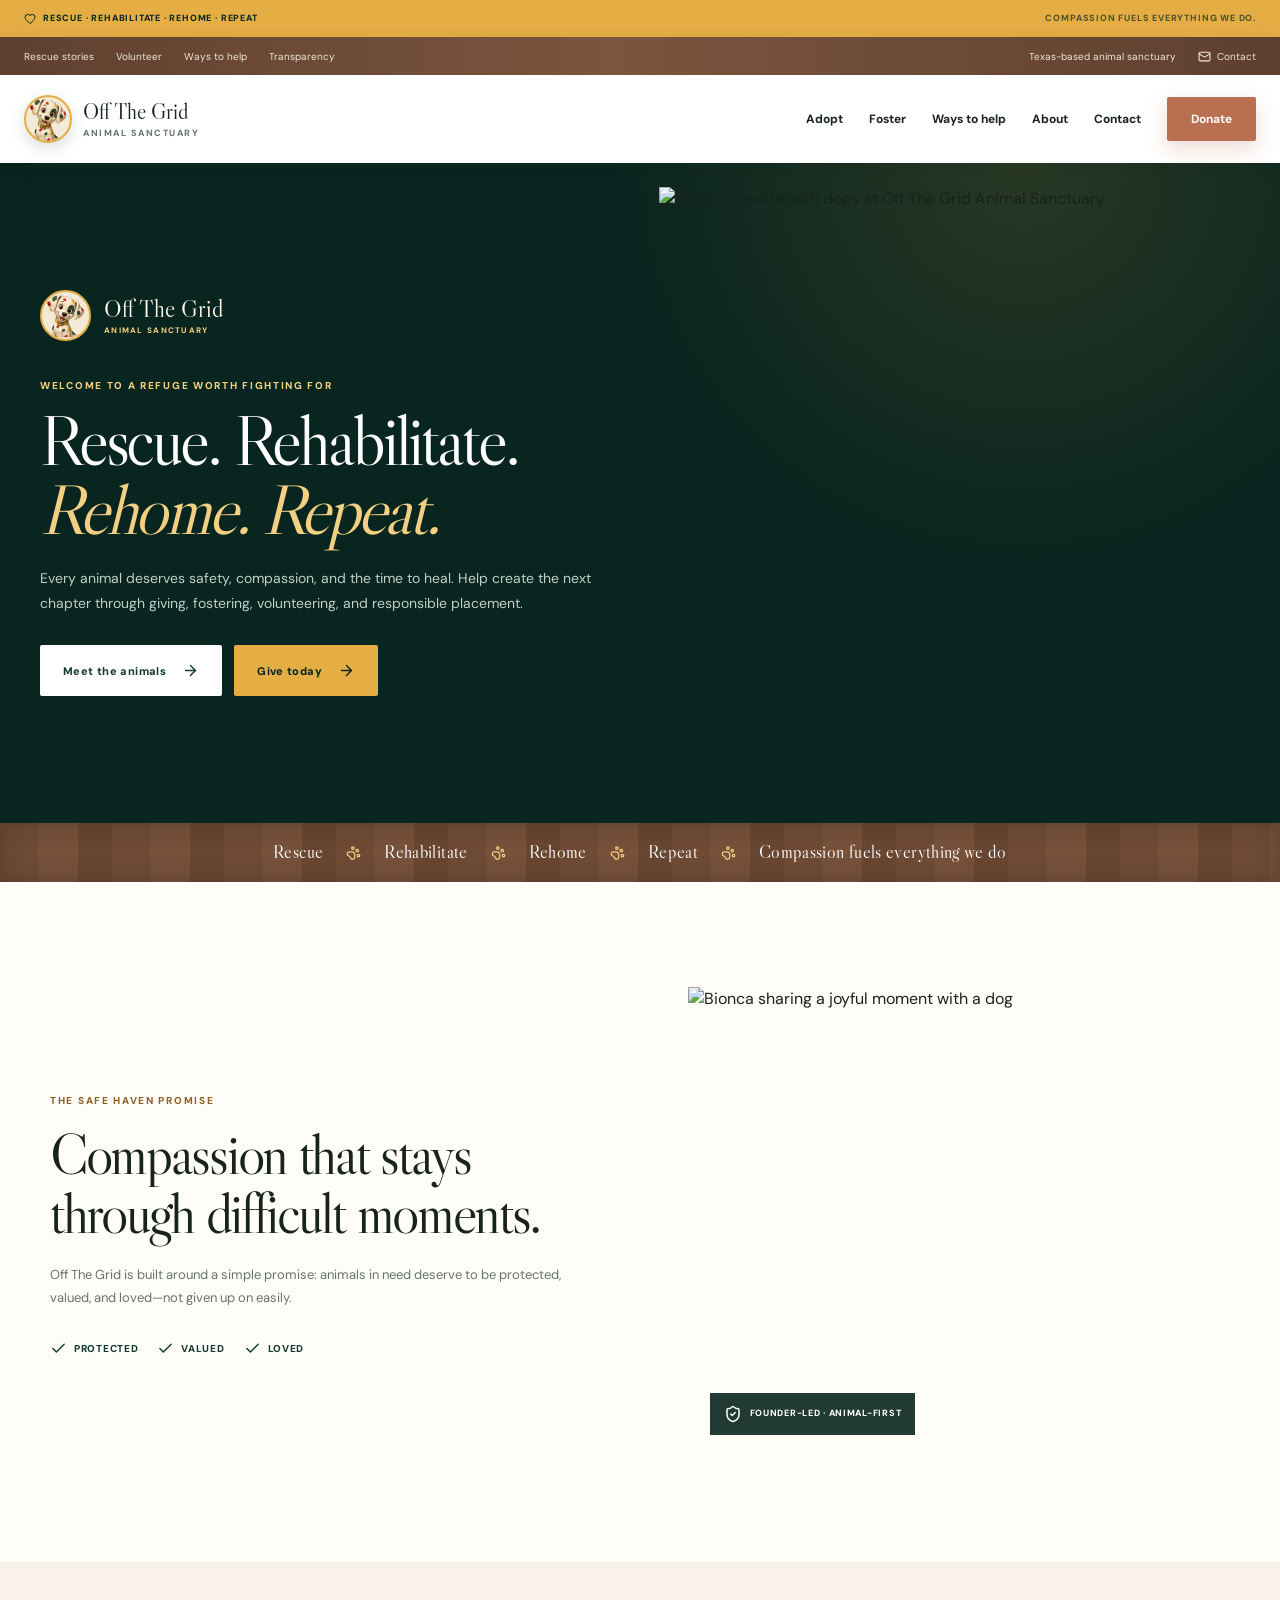
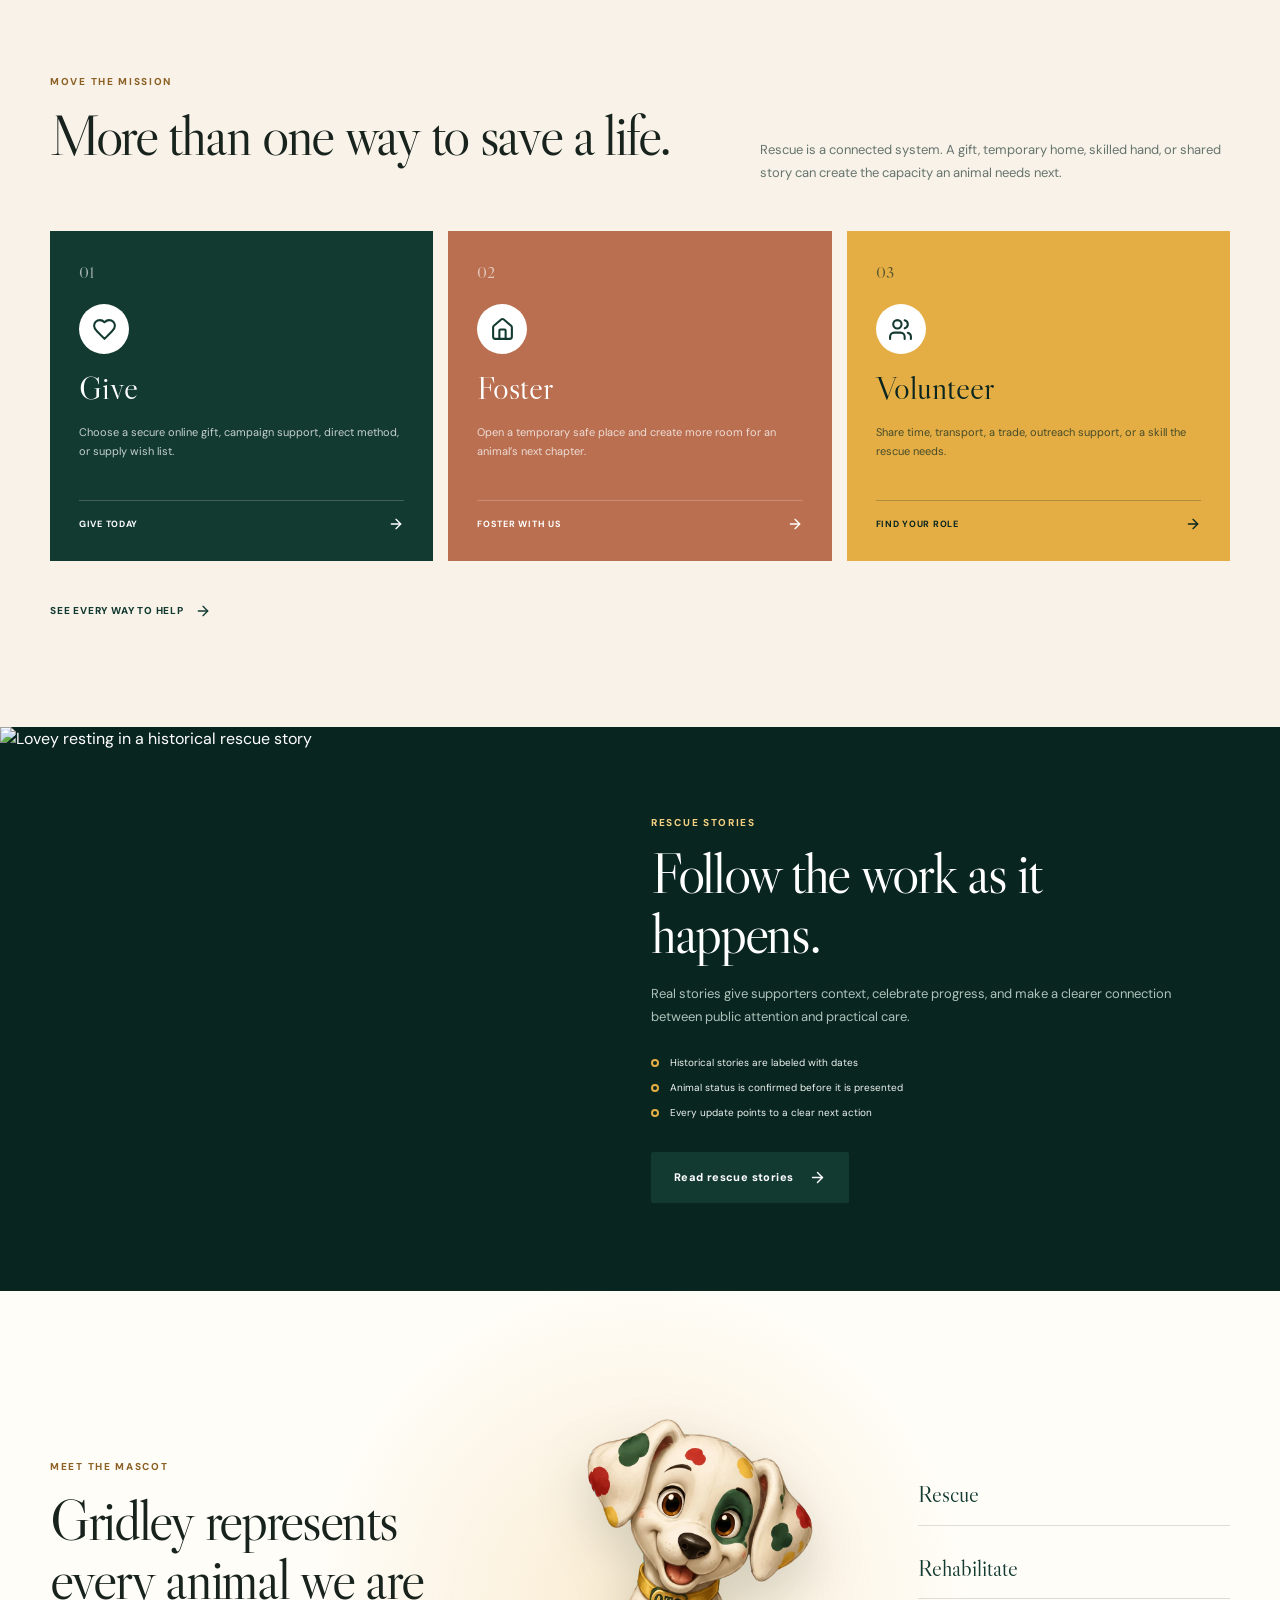
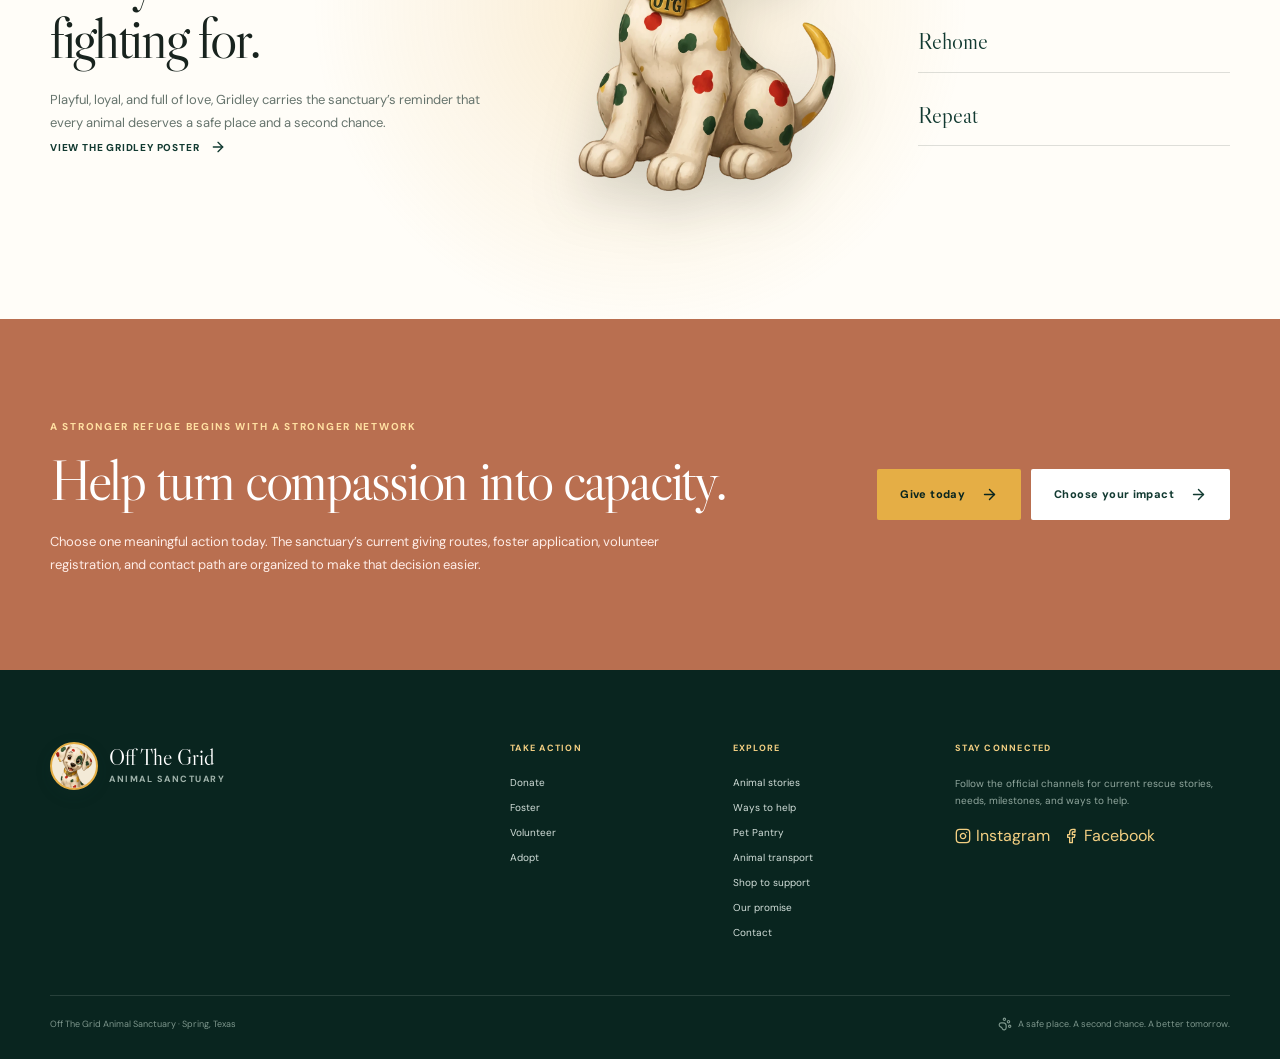
==== commit e2dccb59: "Use clean standalone Gridley artwork without cropped poster framing" ====
--- a/v2/index.html
+++ b/v2/index.html
@@ -9,8 +9,8 @@
     <link rel="preconnect" href="https://fonts.googleapis.com" />
     <link rel="preconnect" href="https://fonts.gstatic.com" crossorigin />
     <title>Off The Grid Animal Sanctuary | Rescue, Rehabilitate, Rehome</title>
-    <script type="module" crossorigin src="./assets/index-5FbBICS0.js"></script>
-    <link rel="stylesheet" crossorigin href="./assets/index-BI6laatf.css">
+    <script type="module" crossorigin src="./assets/index-D1KD3frT.js"></script>
+    <link rel="stylesheet" crossorigin href="./assets/index-CowCqYAj.css">
     <script src="/__manus__/debug-collector.js" defer></script>
   </head>
   <body>
--- a/v2/assets/index-CowCqYAj.css
+++ b/v2/assets/index-CowCqYAj.css
@@ -0,0 +1 @@
+@import"https://fonts.googleapis.com/css2?family=DM+Sans:wght@400;500;600;700;800&family=Libre+Caslon+Display&display=swap";@layer components;/*! tailwindcss v4.1.14 | MIT License | https://tailwindcss.com */@layer properties{@supports (((-webkit-hyphens:none)) and (not (margin-trim:inline))) or ((-moz-orient:inline) and (not (color:rgb(from red r g b)))){*,:before,:after,::backdrop{--tw-translate-x:0;--tw-translate-y:0;--tw-translate-z:0;--tw-rotate-x:initial;--tw-rotate-y:initial;--tw-rotate-z:initial;--tw-skew-x:initial;--tw-skew-y:initial;--tw-border-style:solid;--tw-gradient-position:initial;--tw-gradient-from:#0000;--tw-gradient-via:#0000;--tw-gradient-to:#0000;--tw-gradient-stops:initial;--tw-gradient-via-stops:initial;--tw-gradient-from-position:0%;--tw-gradient-via-position:50%;--tw-gradient-to-position:100%;--tw-leading:initial;--tw-font-weight:initial;--tw-tracking:initial;--tw-ordinal:initial;--tw-slashed-zero:initial;--tw-numeric-figure:initial;--tw-numeric-spacing:initial;--tw-numeric-fraction:initial;--tw-shadow:0 0 #0000;--tw-shadow-color:initial;--tw-shadow-alpha:100%;--tw-inset-shadow:0 0 #0000;--tw-inset-shadow-color:initial;--tw-inset-shadow-alpha:100%;--tw-ring-color:initial;--tw-ring-shadow:0 0 #0000;--tw-inset-ring-color:initial;--tw-inset-ring-shadow:0 0 #0000;--tw-ring-inset:initial;--tw-ring-offset-width:0px;--tw-ring-offset-color:#fff;--tw-ring-offset-shadow:0 0 #0000;--tw-outline-style:solid;--tw-backdrop-blur:initial;--tw-backdrop-brightness:initial;--tw-backdrop-contrast:initial;--tw-backdrop-grayscale:initial;--tw-backdrop-hue-rotate:initial;--tw-backdrop-invert:initial;--tw-backdrop-opacity:initial;--tw-backdrop-saturate:initial;--tw-backdrop-sepia:initial;--tw-duration:initial;--tw-ease:initial;--tw-content:"";--tw-animation-delay:0s;--tw-animation-direction:normal;--tw-animation-duration:initial;--tw-animation-fill-mode:none;--tw-animation-iteration-count:1;--tw-enter-blur:0;--tw-enter-opacity:1;--tw-enter-rotate:0;--tw-enter-scale:1;--tw-enter-translate-x:0;--tw-enter-translate-y:0;--tw-exit-blur:0;--tw-exit-opacity:1;--tw-exit-rotate:0;--tw-exit-scale:1;--tw-exit-translate-x:0;--tw-exit-translate-y:0}}}@layer theme{:root,:host{--font-sans:ui-sans-serif,system-ui,sans-serif,"Apple Color Emoji","Segoe UI Emoji","Segoe UI Symbol","Noto Color Emoji";--font-mono:ui-monospace,SFMono-Regular,Menlo,Monaco,Consolas,"Liberation Mono","Courier New",monospace;--color-red-100:oklch(93.6% .032 17.717);--color-red-500:oklch(63.7% .237 25.331);--color-blue-600:oklch(54.6% .245 262.881);--color-blue-700:oklch(48.8% .243 264.376);--color-slate-50:oklch(98.4% .003 247.858);--color-slate-100:oklch(96.8% .007 247.896);--color-slate-600:oklch(44.6% .043 257.281);--color-slate-700:oklch(37.2% .044 257.287);--color-slate-900:oklch(20.8% .042 265.755);--color-black:#000;--color-white:#fff;--spacing:.25rem;--container-sm:24rem;--container-lg:32rem;--container-2xl:42rem;--text-xs:.75rem;--text-xs--line-height:calc(1/.75);--text-sm:.875rem;--text-sm--line-height:calc(1.25/.875);--text-base:1rem;--text-base--line-height: 1.5 ;--text-lg:1.125rem;--text-lg--line-height:calc(1.75/1.125);--text-xl:1.25rem;--text-xl--line-height:calc(1.75/1.25);--text-4xl:2.25rem;--text-4xl--line-height:calc(2.5/2.25);--font-weight-normal:400;--font-weight-medium:500;--font-weight-semibold:600;--font-weight-bold:700;--tracking-tight:-.025em;--tracking-widest:.1em;--leading-snug:1.375;--leading-normal:1.5;--leading-relaxed:1.625;--radius-xs:.125rem;--radius-sm:.25rem;--radius-md:.375rem;--radius-lg:.5rem;--radius-xl:.75rem;--ease-out:cubic-bezier(0,0,.2,1);--ease-in-out:cubic-bezier(.4,0,.2,1);--animate-spin:spin 1s linear infinite;--animate-pulse:pulse 2s cubic-bezier(.4,0,.6,1)infinite;--blur-sm:8px;--blur-2xl:40px;--aspect-video:16/9;--default-transition-duration:.15s;--default-transition-timing-function:cubic-bezier(.4,0,.2,1);--default-font-family:var(--font-sans);--default-mono-font-family:var(--font-mono)}}@layer base{*,:after,:before,::backdrop{box-sizing:border-box;border:0 solid;margin:0;padding:0}::file-selector-button{box-sizing:border-box;border:0 solid;margin:0;padding:0}html,:host{-webkit-text-size-adjust:100%;tab-size:4;line-height:1.5;font-family:var(--default-font-family,ui-sans-serif,system-ui,sans-serif,"Apple Color Emoji","Segoe UI Emoji","Segoe UI Symbol","Noto Color Emoji");font-feature-settings:var(--default-font-feature-settings,normal);font-variation-settings:var(--default-font-variation-settings,normal);-webkit-tap-highlight-color:transparent}hr{height:0;color:inherit;border-top-width:1px}abbr:where([title]){-webkit-text-decoration:underline dotted;text-decoration:underline dotted}h1,h2,h3,h4,h5,h6{font-size:inherit;font-weight:inherit}a{color:inherit;-webkit-text-decoration:inherit;text-decoration:inherit}b,strong{font-weight:bolder}code,kbd,samp,pre{font-family:var(--default-mono-font-family,ui-monospace,SFMono-Regular,Menlo,Monaco,Consolas,"Liberation Mono","Courier New",monospace);font-feature-settings:var(--default-mono-font-feature-settings,normal);font-variation-settings:var(--default-mono-font-variation-settings,normal);font-size:1em}small{font-size:80%}sub,sup{vertical-align:baseline;font-size:75%;line-height:0;position:relative}sub{bottom:-.25em}sup{top:-.5em}table{text-indent:0;border-color:inherit;border-collapse:collapse}:-moz-focusring{outline:auto}progress{vertical-align:baseline}summary{display:list-item}ol,ul,menu{list-style:none}img,svg,video,canvas,audio,iframe,embed,object{vertical-align:middle;display:block}img,video{max-width:100%;height:auto}button,input,select,optgroup,textarea{font:inherit;font-feature-settings:inherit;font-variation-settings:inherit;letter-spacing:inherit;color:inherit;opacity:1;background-color:#0000;border-radius:0}::file-selector-button{font:inherit;font-feature-settings:inherit;font-variation-settings:inherit;letter-spacing:inherit;color:inherit;opacity:1;background-color:#0000;border-radius:0}:where(select:is([multiple],[size])) optgroup{font-weight:bolder}:where(select:is([multiple],[size])) optgroup option{padding-inline-start:20px}::file-selector-button{margin-inline-end:4px}::placeholder{opacity:1}@supports (not ((-webkit-appearance:-apple-pay-button))) or (contain-intrinsic-size:1px){::placeholder{color:currentColor}@supports (color:color-mix(in lab,red,red)){::placeholder{color:color-mix(in oklab,currentcolor 50%,transparent)}}}textarea{resize:vertical}::-webkit-search-decoration{-webkit-appearance:none}::-webkit-date-and-time-value{min-height:1lh;text-align:inherit}::-webkit-datetime-edit{display:inline-flex}::-webkit-datetime-edit-fields-wrapper{padding:0}::-webkit-datetime-edit{padding-block:0}::-webkit-datetime-edit-year-field{padding-block:0}::-webkit-datetime-edit-month-field{padding-block:0}::-webkit-datetime-edit-day-field{padding-block:0}::-webkit-datetime-edit-hour-field{padding-block:0}::-webkit-datetime-edit-minute-field{padding-block:0}::-webkit-datetime-edit-second-field{padding-block:0}::-webkit-datetime-edit-millisecond-field{padding-block:0}::-webkit-datetime-edit-meridiem-field{padding-block:0}::-webkit-calendar-picker-indicator{line-height:1}:-moz-ui-invalid{box-shadow:none}button,input:where([type=button],[type=reset],[type=submit]){appearance:button}::file-selector-button{appearance:button}::-webkit-inner-spin-button{height:auto}::-webkit-outer-spin-button{height:auto}[hidden]:where(:not([hidden=until-found])){display:none!important}}@layer utilities{.\@container\/card-header{container:card-header/inline-size}.\@container\/field-group{container:field-group/inline-size}.pointer-events-none{pointer-events:none}.invisible{visibility:hidden}.visible{visibility:visible}.sr-only{clip-path:inset(50%);white-space:nowrap;border-width:0;width:1px;height:1px;margin:-1px;padding:0;position:absolute;overflow:hidden}.absolute{position:absolute}.fixed{position:fixed}.relative{position:relative}.static{position:static}.inset-0{inset:calc(var(--spacing)*0)}.inset-x-0{inset-inline:calc(var(--spacing)*0)}.inset-y-0{inset-block:calc(var(--spacing)*0)}.-top-12{top:calc(var(--spacing)*-12)}.top-0{top:calc(var(--spacing)*0)}.top-1\.5{top:calc(var(--spacing)*1.5)}.top-1\/2{top:50%}.top-3\.5{top:calc(var(--spacing)*3.5)}.top-4{top:calc(var(--spacing)*4)}.top-\[1px\]{top:1px}.top-\[50\%\]{top:50%}.top-\[60\%\]{top:60%}.top-full{top:100%}.-right-12{right:calc(var(--spacing)*-12)}.right-0{right:calc(var(--spacing)*0)}.right-1{right:calc(var(--spacing)*1)}.right-2{right:calc(var(--spacing)*2)}.right-3{right:calc(var(--spacing)*3)}.right-4{right:calc(var(--spacing)*4)}.-bottom-12{bottom:calc(var(--spacing)*-12)}.bottom-0{bottom:calc(var(--spacing)*0)}.-left-12{left:calc(var(--spacing)*-12)}.left-0{left:calc(var(--spacing)*0)}.left-1\/2{left:50%}.left-2{left:calc(var(--spacing)*2)}.left-\[50\%\]{left:50%}.isolate{isolation:isolate}.z-10{z-index:10}.z-20{z-index:20}.z-50{z-index:50}.z-\[1\]{z-index:1}.order-first{order:-9999}.order-last{order:9999}.col-start-2{grid-column-start:2}.row-span-2{grid-row:span 2/span 2}.row-start-1{grid-row-start:1}.container{width:100%}@media (min-width:40rem){.container{max-width:40rem}}@media (min-width:48rem){.container{max-width:48rem}}@media (min-width:64rem){.container{max-width:64rem}}@media (min-width:80rem){.container{max-width:80rem}}@media (min-width:96rem){.container{max-width:96rem}}.\!m-0{margin:calc(var(--spacing)*0)!important}.-mx-1{margin-inline:calc(var(--spacing)*-1)}.mx-2{margin-inline:calc(var(--spacing)*2)}.mx-3\.5{margin-inline:calc(var(--spacing)*3.5)}.mx-4{margin-inline:calc(var(--spacing)*4)}.mx-auto{margin-inline:auto}.-my-2{margin-block:calc(var(--spacing)*-2)}.my-0{margin-block:calc(var(--spacing)*0)}.my-0\.5{margin-block:calc(var(--spacing)*.5)}.my-1{margin-block:calc(var(--spacing)*1)}.-mt-4{margin-top:calc(var(--spacing)*-4)}.mt-1\.5{margin-top:calc(var(--spacing)*1.5)}.mt-2{margin-top:calc(var(--spacing)*2)}.mt-4{margin-top:calc(var(--spacing)*4)}.mt-auto{margin-top:auto}.mr-2{margin-right:calc(var(--spacing)*2)}.mb-2{margin-bottom:calc(var(--spacing)*2)}.mb-3{margin-bottom:calc(var(--spacing)*3)}.mb-4{margin-bottom:calc(var(--spacing)*4)}.mb-6{margin-bottom:calc(var(--spacing)*6)}.mb-8{margin-bottom:calc(var(--spacing)*8)}.-ml-4{margin-left:calc(var(--spacing)*-4)}.ml-1{margin-left:calc(var(--spacing)*1)}.ml-4{margin-left:calc(var(--spacing)*4)}.ml-auto{margin-left:auto}.line-clamp-1{-webkit-line-clamp:1;-webkit-box-orient:vertical;display:-webkit-box;overflow:hidden}.line-clamp-2{-webkit-line-clamp:2;-webkit-box-orient:vertical;display:-webkit-box;overflow:hidden}.block{display:block}.flex{display:flex}.grid{display:grid}.hidden{display:none}.inline-flex{display:inline-flex}.table{display:table}.table-caption{display:table-caption}.table-cell{display:table-cell}.table-row{display:table-row}.field-sizing-content{field-sizing:content}.aspect-square{aspect-ratio:1}.aspect-video{aspect-ratio:var(--aspect-video)}.size-\(--cell-size\){width:var(--cell-size);height:var(--cell-size)}.size-2{width:calc(var(--spacing)*2);height:calc(var(--spacing)*2)}.size-2\.5{width:calc(var(--spacing)*2.5);height:calc(var(--spacing)*2.5)}.size-3{width:calc(var(--spacing)*3);height:calc(var(--spacing)*3)}.size-3\.5{width:calc(var(--spacing)*3.5);height:calc(var(--spacing)*3.5)}.size-4{width:calc(var(--spacing)*4);height:calc(var(--spacing)*4)}.size-6{width:calc(var(--spacing)*6);height:calc(var(--spacing)*6)}.size-7{width:calc(var(--spacing)*7);height:calc(var(--spacing)*7)}.size-8{width:calc(var(--spacing)*8);height:calc(var(--spacing)*8)}.size-9{width:calc(var(--spacing)*9);height:calc(var(--spacing)*9)}.size-10{width:calc(var(--spacing)*10);height:calc(var(--spacing)*10)}.size-auto{width:auto;height:auto}.size-full{width:100%;height:100%}.h-\(--cell-size\){height:var(--cell-size)}.h-1\.5{height:calc(var(--spacing)*1.5)}.h-2{height:calc(var(--spacing)*2)}.h-2\.5{height:calc(var(--spacing)*2.5)}.h-4{height:calc(var(--spacing)*4)}.h-5{height:calc(var(--spacing)*5)}.h-6{height:calc(var(--spacing)*6)}.h-7{height:calc(var(--spacing)*7)}.h-8{height:calc(var(--spacing)*8)}.h-9{height:calc(var(--spacing)*9)}.h-10{height:calc(var(--spacing)*10)}.h-12{height:calc(var(--spacing)*12)}.h-16{height:calc(var(--spacing)*16)}.h-\[1\.15rem\]{height:1.15rem}.h-\[500px\]{height:500px}.h-\[calc\(100\%-1px\)\]{height:calc(100% - 1px)}.h-\[var\(--radix-navigation-menu-viewport-height\)\]{height:var(--radix-navigation-menu-viewport-height)}.h-\[var\(--radix-select-trigger-height\)\]{height:var(--radix-select-trigger-height)}.h-auto{height:auto}.h-full{height:100%}.h-px{height:1px}.h-svh{height:100svh}.max-h-\(--radix-context-menu-content-available-height\){max-height:var(--radix-context-menu-content-available-height)}.max-h-\(--radix-dropdown-menu-content-available-height\){max-height:var(--radix-dropdown-menu-content-available-height)}.max-h-\(--radix-select-content-available-height\){max-height:var(--radix-select-content-available-height)}.max-h-\[300px\]{max-height:300px}.min-h-0{min-height:calc(var(--spacing)*0)}.min-h-4{min-height:calc(var(--spacing)*4)}.min-h-16{min-height:calc(var(--spacing)*16)}.min-h-screen{min-height:100vh}.min-h-svh{min-height:100svh}.w-\(--cell-size\){width:var(--cell-size)}.w-\(--sidebar-width\){width:var(--sidebar-width)}.w-0{width:calc(var(--spacing)*0)}.w-1{width:calc(var(--spacing)*1)}.w-2{width:calc(var(--spacing)*2)}.w-2\.5{width:calc(var(--spacing)*2.5)}.w-3{width:calc(var(--spacing)*3)}.w-3\/4{width:75%}.w-4{width:calc(var(--spacing)*4)}.w-5{width:calc(var(--spacing)*5)}.w-8{width:calc(var(--spacing)*8)}.w-9{width:calc(var(--spacing)*9)}.w-10{width:calc(var(--spacing)*10)}.w-16{width:calc(var(--spacing)*16)}.w-64{width:calc(var(--spacing)*64)}.w-72{width:calc(var(--spacing)*72)}.w-\[100px\]{width:100px}.w-\[400px\]{width:400px}.w-auto{width:auto}.w-fit{width:fit-content}.w-full{width:100%}.w-max{width:max-content}.w-px{width:1px}.max-w-\(--skeleton-width\){max-width:var(--skeleton-width)}.max-w-2xl{max-width:var(--container-2xl)}.max-w-\[calc\(100\%-2rem\)\]{max-width:calc(100% - 2rem)}.max-w-lg{max-width:var(--container-lg)}.max-w-max{max-width:max-content}.max-w-sm{max-width:var(--container-sm)}.min-w-\(--cell-size\){min-width:var(--cell-size)}.min-w-0{min-width:calc(var(--spacing)*0)}.min-w-5{min-width:calc(var(--spacing)*5)}.min-w-8{min-width:calc(var(--spacing)*8)}.min-w-9{min-width:calc(var(--spacing)*9)}.min-w-10{min-width:calc(var(--spacing)*10)}.min-w-\[8rem\]{min-width:8rem}.min-w-\[12rem\]{min-width:12rem}.min-w-\[var\(--radix-select-trigger-width\)\]{min-width:var(--radix-select-trigger-width)}.flex-1{flex:1}.flex-shrink-0,.shrink-0{flex-shrink:0}.grow{flex-grow:1}.grow-0{flex-grow:0}.basis-full{flex-basis:100%}.caption-bottom{caption-side:bottom}.border-collapse{border-collapse:collapse}.origin-\(--radix-context-menu-content-transform-origin\){transform-origin:var(--radix-context-menu-content-transform-origin)}.origin-\(--radix-dropdown-menu-content-transform-origin\){transform-origin:var(--radix-dropdown-menu-content-transform-origin)}.origin-\(--radix-hover-card-content-transform-origin\){transform-origin:var(--radix-hover-card-content-transform-origin)}.origin-\(--radix-menubar-content-transform-origin\){transform-origin:var(--radix-menubar-content-transform-origin)}.origin-\(--radix-popover-content-transform-origin\){transform-origin:var(--radix-popover-content-transform-origin)}.origin-\(--radix-select-content-transform-origin\){transform-origin:var(--radix-select-content-transform-origin)}.origin-\(--radix-tooltip-content-transform-origin\){transform-origin:var(--radix-tooltip-content-transform-origin)}.-translate-x-1\/2{--tw-translate-x: -50% ;translate:var(--tw-translate-x)var(--tw-translate-y)}.-translate-x-px{--tw-translate-x:-1px;translate:var(--tw-translate-x)var(--tw-translate-y)}.translate-x-\[-50\%\]{--tw-translate-x:-50%;translate:var(--tw-translate-x)var(--tw-translate-y)}.translate-x-px{--tw-translate-x:1px;translate:var(--tw-translate-x)var(--tw-translate-y)}.-translate-y-1\/2{--tw-translate-y: -50% ;translate:var(--tw-translate-x)var(--tw-translate-y)}.translate-y-0\.5{--tw-translate-y:calc(var(--spacing)*.5);translate:var(--tw-translate-x)var(--tw-translate-y)}.translate-y-\[-50\%\]{--tw-translate-y:-50%;translate:var(--tw-translate-x)var(--tw-translate-y)}.translate-y-\[calc\(-50\%_-_2px\)\]{--tw-translate-y: calc(-50% - 2px) ;translate:var(--tw-translate-x)var(--tw-translate-y)}.rotate-45{rotate:45deg}.rotate-90{rotate:90deg}.transform{transform:var(--tw-rotate-x,)var(--tw-rotate-y,)var(--tw-rotate-z,)var(--tw-skew-x,)var(--tw-skew-y,)}.animate-caret-blink{animation:1.25s ease-out infinite caret-blink}.animate-in{animation:enter var(--tw-animation-duration,var(--tw-duration,.15s))var(--tw-ease,ease)var(--tw-animation-delay,0s)var(--tw-animation-iteration-count,1)var(--tw-animation-direction,normal)var(--tw-animation-fill-mode,none)}.animate-pulse{animation:var(--animate-pulse)}.animate-spin{animation:var(--animate-spin)}.cursor-default{cursor:default}.cursor-pointer{cursor:pointer}.cursor-text{cursor:text}.touch-none{touch-action:none}.resize-none{resize:none}.scroll-my-1{scroll-margin-block:calc(var(--spacing)*1)}.scroll-py-1{scroll-padding-block:calc(var(--spacing)*1)}.list-disc{list-style-type:disc}.list-none{list-style-type:none}.auto-rows-min{grid-auto-rows:min-content}.grid-cols-\[0_1fr\]{grid-template-columns:0 1fr}.grid-rows-\[auto_auto\]{grid-template-rows:auto auto}.flex-col{flex-direction:column}.flex-col-reverse{flex-direction:column-reverse}.flex-row{flex-direction:row}.flex-wrap{flex-wrap:wrap}.items-center{align-items:center}.items-end{align-items:flex-end}.items-start{align-items:flex-start}.items-stretch{align-items:stretch}.justify-between{justify-content:space-between}.justify-center{justify-content:center}.justify-start{justify-content:flex-start}.justify-items-start{justify-items:start}.gap-0{gap:calc(var(--spacing)*0)}.gap-0\.5{gap:calc(var(--spacing)*.5)}.gap-1{gap:calc(var(--spacing)*1)}.gap-1\.5{gap:calc(var(--spacing)*1.5)}.gap-2{gap:calc(var(--spacing)*2)}.gap-2\.5{gap:calc(var(--spacing)*2.5)}.gap-3{gap:calc(var(--spacing)*3)}.gap-4{gap:calc(var(--spacing)*4)}.gap-6{gap:calc(var(--spacing)*6)}.gap-7{gap:calc(var(--spacing)*7)}.gap-y-0\.5{row-gap:calc(var(--spacing)*.5)}.self-start{align-self:flex-start}.self-stretch{align-self:stretch}.justify-self-end{justify-self:flex-end}.truncate{text-overflow:ellipsis;white-space:nowrap;overflow:hidden}.overflow-auto{overflow:auto}.overflow-hidden{overflow:hidden}.overflow-x-auto{overflow-x:auto}.overflow-x-hidden{overflow-x:hidden}.overflow-y-auto{overflow-y:auto}.rounded{border-radius:.25rem}.rounded-\[2px\]{border-radius:2px}.rounded-\[4px\]{border-radius:4px}.rounded-\[10px\]{border-radius:10px}.rounded-\[20px\]{border-radius:20px}.rounded-\[calc\(var\(--radius\)-5px\)\]{border-radius:calc(var(--radius) - 5px)}.rounded-\[inherit\]{border-radius:inherit}.rounded-full{border-radius:3.40282e38px}.rounded-lg{border-radius:var(--radius-lg)}.rounded-md{border-radius:var(--radius-md)}.rounded-none{border-radius:0}.rounded-sm{border-radius:var(--radius-sm)}.rounded-xl{border-radius:var(--radius-xl)}.rounded-xs{border-radius:var(--radius-xs)}.rounded-l-md{border-top-left-radius:var(--radius-md);border-bottom-left-radius:var(--radius-md)}.rounded-tl-sm{border-top-left-radius:var(--radius-sm)}.rounded-r-md{border-top-right-radius:var(--radius-md);border-bottom-right-radius:var(--radius-md)}.border{border-style:var(--tw-border-style);border-width:1px}.border-0{border-style:var(--tw-border-style);border-width:0}.border-\[1\.5px\]{border-style:var(--tw-border-style);border-width:1.5px}.border-y{border-block-style:var(--tw-border-style);border-block-width:1px}.border-t{border-top-style:var(--tw-border-style);border-top-width:1px}.border-r{border-right-style:var(--tw-border-style);border-right-width:1px}.border-b{border-bottom-style:var(--tw-border-style);border-bottom-width:1px}.border-l{border-left-style:var(--tw-border-style);border-left-width:1px}.border-dashed{--tw-border-style:dashed;border-style:dashed}.border-\(--color-border\){border-color:var(--color-border)}.border-\[rgba\(0\,0\,0\,0\.08\)\]{border-color:#00000014}.border-transparent{border-color:#0000}.border-t-transparent{border-top-color:#0000}.border-l-transparent{border-left-color:#0000}.bg-\(--color-bg\){background-color:var(--color-bg)}.bg-\[\#1a1a19\]{background-color:#1a1a19}.bg-\[\#f8f8f7\]{background-color:#f8f8f7}.bg-black\/50{background-color:#00000080}@supports (color:color-mix(in lab,red,red)){.bg-black\/50{background-color:color-mix(in oklab,var(--color-black)50%,transparent)}}.bg-blue-600{background-color:var(--color-blue-600)}.bg-red-100{background-color:var(--color-red-100)}.bg-transparent{background-color:#0000}.bg-white{background-color:var(--color-white)}.bg-white\/80{background-color:#fffc}@supports (color:color-mix(in lab,red,red)){.bg-white\/80{background-color:color-mix(in oklab,var(--color-white)80%,transparent)}}.bg-gradient-to-br{--tw-gradient-position:to bottom right in oklab;background-image:linear-gradient(var(--tw-gradient-stops))}.from-slate-50{--tw-gradient-from:var(--color-slate-50);--tw-gradient-stops:var(--tw-gradient-via-stops,var(--tw-gradient-position),var(--tw-gradient-from)var(--tw-gradient-from-position),var(--tw-gradient-to)var(--tw-gradient-to-position))}.to-slate-100{--tw-gradient-to:var(--color-slate-100);--tw-gradient-stops:var(--tw-gradient-via-stops,var(--tw-gradient-position),var(--tw-gradient-from)var(--tw-gradient-from-position),var(--tw-gradient-to)var(--tw-gradient-to-position))}.fill-current{fill:currentColor}.p-0{padding:calc(var(--spacing)*0)}.p-1{padding:calc(var(--spacing)*1)}.p-2{padding:calc(var(--spacing)*2)}.p-3{padding:calc(var(--spacing)*3)}.p-4{padding:calc(var(--spacing)*4)}.p-5{padding:calc(var(--spacing)*5)}.p-6{padding:calc(var(--spacing)*6)}.p-8{padding:calc(var(--spacing)*8)}.p-\[3px\]{padding:3px}.p-px{padding:1px}.px-\(--cell-size\){padding-inline:var(--cell-size)}.px-1{padding-inline:calc(var(--spacing)*1)}.px-1\.5{padding-inline:calc(var(--spacing)*1.5)}.px-2{padding-inline:calc(var(--spacing)*2)}.px-2\.5{padding-inline:calc(var(--spacing)*2.5)}.px-3{padding-inline:calc(var(--spacing)*3)}.px-4{padding-inline:calc(var(--spacing)*4)}.px-5{padding-inline:calc(var(--spacing)*5)}.px-6{padding-inline:calc(var(--spacing)*6)}.py-0\.5{padding-block:calc(var(--spacing)*.5)}.py-1{padding-block:calc(var(--spacing)*1)}.py-1\.5{padding-block:calc(var(--spacing)*1.5)}.py-2{padding-block:calc(var(--spacing)*2)}.py-2\.5{padding-block:calc(var(--spacing)*2.5)}.py-3{padding-block:calc(var(--spacing)*3)}.py-4{padding-block:calc(var(--spacing)*4)}.py-5{padding-block:calc(var(--spacing)*5)}.py-6{padding-block:calc(var(--spacing)*6)}.pt-0{padding-top:calc(var(--spacing)*0)}.pt-3{padding-top:calc(var(--spacing)*3)}.pt-4{padding-top:calc(var(--spacing)*4)}.pt-8{padding-top:calc(var(--spacing)*8)}.pt-12{padding-top:calc(var(--spacing)*12)}.pr-1{padding-right:calc(var(--spacing)*1)}.pr-2{padding-right:calc(var(--spacing)*2)}.pr-2\.5{padding-right:calc(var(--spacing)*2.5)}.pr-3{padding-right:calc(var(--spacing)*3)}.pr-8{padding-right:calc(var(--spacing)*8)}.pb-3{padding-bottom:calc(var(--spacing)*3)}.pb-4{padding-bottom:calc(var(--spacing)*4)}.pb-8{padding-bottom:calc(var(--spacing)*8)}.pl-2{padding-left:calc(var(--spacing)*2)}.pl-3{padding-left:calc(var(--spacing)*3)}.pl-4{padding-left:calc(var(--spacing)*4)}.pl-8{padding-left:calc(var(--spacing)*8)}.text-center{text-align:center}.text-left{text-align:left}.align-middle{vertical-align:middle}.font-mono{font-family:var(--font-mono)}.font-sans{font-family:var(--font-sans)}.text-4xl{font-size:var(--text-4xl);line-height:var(--tw-leading,var(--text-4xl--line-height))}.text-base{font-size:var(--text-base);line-height:var(--tw-leading,var(--text-base--line-height))}.text-lg{font-size:var(--text-lg);line-height:var(--tw-leading,var(--text-lg--line-height))}.text-sm{font-size:var(--text-sm);line-height:var(--tw-leading,var(--text-sm--line-height))}.text-sm\/relaxed{font-size:var(--text-sm);line-height:var(--leading-relaxed)}.text-xl{font-size:var(--text-xl);line-height:var(--tw-leading,var(--text-xl--line-height))}.text-xs{font-size:var(--text-xs);line-height:var(--tw-leading,var(--text-xs--line-height))}.text-\[0\.8rem\]{font-size:.8rem}.leading-5{--tw-leading:calc(var(--spacing)*5);line-height:calc(var(--spacing)*5)}.leading-\[26px\]{--tw-leading:26px;line-height:26px}.leading-none{--tw-leading:1;line-height:1}.leading-normal{--tw-leading:var(--leading-normal);line-height:var(--leading-normal)}.leading-relaxed{--tw-leading:var(--leading-relaxed);line-height:var(--leading-relaxed)}.leading-snug{--tw-leading:var(--leading-snug);line-height:var(--leading-snug)}.font-bold{--tw-font-weight:var(--font-weight-bold);font-weight:var(--font-weight-bold)}.font-medium{--tw-font-weight:var(--font-weight-medium);font-weight:var(--font-weight-medium)}.font-normal{--tw-font-weight:var(--font-weight-normal);font-weight:var(--font-weight-normal)}.font-semibold{--tw-font-weight:var(--font-weight-semibold);font-weight:var(--font-weight-semibold)}.tracking-\[-0\.44px\]{--tw-tracking:-.44px;letter-spacing:-.44px}.tracking-\[-0\.154px\]{--tw-tracking:-.154px;letter-spacing:-.154px}.tracking-tight{--tw-tracking:var(--tracking-tight);letter-spacing:var(--tracking-tight)}.tracking-widest{--tw-tracking:var(--tracking-widest);letter-spacing:var(--tracking-widest)}.text-balance{text-wrap:balance}.break-words{overflow-wrap:break-word}.whitespace-break-spaces{white-space:break-spaces}.whitespace-nowrap{white-space:nowrap}.text-\[\#34322d\]{color:#34322d}.text-\[\#858481\]{color:#858481}.text-current{color:currentColor}.text-red-500{color:var(--color-red-500)}.text-slate-600{color:var(--color-slate-600)}.text-slate-700{color:var(--color-slate-700)}.text-slate-900{color:var(--color-slate-900)}.text-white{color:var(--color-white)}.tabular-nums{--tw-numeric-spacing:tabular-nums;font-variant-numeric:var(--tw-ordinal,)var(--tw-slashed-zero,)var(--tw-numeric-figure,)var(--tw-numeric-spacing,)var(--tw-numeric-fraction,)}.underline-offset-4{text-underline-offset:4px}.opacity-0{opacity:0}.opacity-50{opacity:.5}.opacity-70{opacity:.7}.shadow{--tw-shadow:0 1px 3px 0 var(--tw-shadow-color,#0000001a),0 1px 2px -1px var(--tw-shadow-color,#0000001a);box-shadow:var(--tw-inset-shadow),var(--tw-inset-ring-shadow),var(--tw-ring-offset-shadow),var(--tw-ring-shadow),var(--tw-shadow)}.shadow-\[0_0_0_1px_hsl\(var\(--sidebar-border\)\)\]{--tw-shadow:0 0 0 1px var(--tw-shadow-color,hsl(var(--sidebar-border)));box-shadow:var(--tw-inset-shadow),var(--tw-inset-ring-shadow),var(--tw-ring-offset-shadow),var(--tw-ring-shadow),var(--tw-shadow)}.shadow-\[0px_4px_11px_0px_rgba\(0\,0\,0\,0\.08\)\]{--tw-shadow:0px 4px 11px 0px var(--tw-shadow-color,#00000014);box-shadow:var(--tw-inset-shadow),var(--tw-inset-ring-shadow),var(--tw-ring-offset-shadow),var(--tw-ring-shadow),var(--tw-shadow)}.shadow-lg{--tw-shadow:0 10px 15px -3px var(--tw-shadow-color,#0000001a),0 4px 6px -4px var(--tw-shadow-color,#0000001a);box-shadow:var(--tw-inset-shadow),var(--tw-inset-ring-shadow),var(--tw-ring-offset-shadow),var(--tw-ring-shadow),var(--tw-shadow)}.shadow-md{--tw-shadow:0 4px 6px -1px var(--tw-shadow-color,#0000001a),0 2px 4px -2px var(--tw-shadow-color,#0000001a);box-shadow:var(--tw-inset-shadow),var(--tw-inset-ring-shadow),var(--tw-ring-offset-shadow),var(--tw-ring-shadow),var(--tw-shadow)}.shadow-none{--tw-shadow:0 0 #0000;box-shadow:var(--tw-inset-shadow),var(--tw-inset-ring-shadow),var(--tw-ring-offset-shadow),var(--tw-ring-shadow),var(--tw-shadow)}.shadow-sm{--tw-shadow:0 1px 3px 0 var(--tw-shadow-color,#0000001a),0 1px 2px -1px var(--tw-shadow-color,#0000001a);box-shadow:var(--tw-inset-shadow),var(--tw-inset-ring-shadow),var(--tw-ring-offset-shadow),var(--tw-ring-shadow),var(--tw-shadow)}.shadow-xl{--tw-shadow:0 20px 25px -5px var(--tw-shadow-color,#0000001a),0 8px 10px -6px var(--tw-shadow-color,#0000001a);box-shadow:var(--tw-inset-shadow),var(--tw-inset-ring-shadow),var(--tw-ring-offset-shadow),var(--tw-ring-shadow),var(--tw-shadow)}.shadow-xs{--tw-shadow:0 1px 2px 0 var(--tw-shadow-color,#0000000d);box-shadow:var(--tw-inset-shadow),var(--tw-inset-ring-shadow),var(--tw-ring-offset-shadow),var(--tw-ring-shadow),var(--tw-shadow)}.ring-0{--tw-ring-shadow:var(--tw-ring-inset,)0 0 0 calc(0px + var(--tw-ring-offset-width))var(--tw-ring-color,currentcolor);box-shadow:var(--tw-inset-shadow),var(--tw-inset-ring-shadow),var(--tw-ring-offset-shadow),var(--tw-ring-shadow),var(--tw-shadow)}.outline-hidden{--tw-outline-style:none;outline-style:none}@media (forced-colors:active){.outline-hidden{outline-offset:2px;outline:2px solid #0000}}.outline{outline-style:var(--tw-outline-style);outline-width:1px}.backdrop-blur-2xl{--tw-backdrop-blur:blur(var(--blur-2xl));-webkit-backdrop-filter:var(--tw-backdrop-blur,)var(--tw-backdrop-brightness,)var(--tw-backdrop-contrast,)var(--tw-backdrop-grayscale,)var(--tw-backdrop-hue-rotate,)var(--tw-backdrop-invert,)var(--tw-backdrop-opacity,)var(--tw-backdrop-saturate,)var(--tw-backdrop-sepia,);backdrop-filter:var(--tw-backdrop-blur,)var(--tw-backdrop-brightness,)var(--tw-backdrop-contrast,)var(--tw-backdrop-grayscale,)var(--tw-backdrop-hue-rotate,)var(--tw-backdrop-invert,)var(--tw-backdrop-opacity,)var(--tw-backdrop-saturate,)var(--tw-backdrop-sepia,)}.backdrop-blur-sm{--tw-backdrop-blur:blur(var(--blur-sm));-webkit-backdrop-filter:var(--tw-backdrop-blur,)var(--tw-backdrop-brightness,)var(--tw-backdrop-contrast,)var(--tw-backdrop-grayscale,)var(--tw-backdrop-hue-rotate,)var(--tw-backdrop-invert,)var(--tw-backdrop-opacity,)var(--tw-backdrop-saturate,)var(--tw-backdrop-sepia,);backdrop-filter:var(--tw-backdrop-blur,)var(--tw-backdrop-brightness,)var(--tw-backdrop-contrast,)var(--tw-backdrop-grayscale,)var(--tw-backdrop-hue-rotate,)var(--tw-backdrop-invert,)var(--tw-backdrop-opacity,)var(--tw-backdrop-saturate,)var(--tw-backdrop-sepia,)}.transition{transition-property:color,background-color,border-color,outline-color,text-decoration-color,fill,stroke,--tw-gradient-from,--tw-gradient-via,--tw-gradient-to,opacity,box-shadow,transform,translate,scale,rotate,filter,-webkit-backdrop-filter,backdrop-filter,display,content-visibility,overlay,pointer-events;transition-timing-function:var(--tw-ease,var(--default-transition-timing-function));transition-duration:var(--tw-duration,var(--default-transition-duration))}.transition-\[color\,box-shadow\]{transition-property:color,box-shadow;transition-timing-function:var(--tw-ease,var(--default-transition-timing-function));transition-duration:var(--tw-duration,var(--default-transition-duration))}.transition-\[left\,right\,width\]{transition-property:left,right,width;transition-timing-function:var(--tw-ease,var(--default-transition-timing-function));transition-duration:var(--tw-duration,var(--default-transition-duration))}.transition-\[margin\,opacity\]{transition-property:margin,opacity;transition-timing-function:var(--tw-ease,var(--default-transition-timing-function));transition-duration:var(--tw-duration,var(--default-transition-duration))}.transition-\[width\,height\,padding\]{transition-property:width,height,padding;transition-timing-function:var(--tw-ease,var(--default-transition-timing-function));transition-duration:var(--tw-duration,var(--default-transition-duration))}.transition-\[width\]{transition-property:width;transition-timing-function:var(--tw-ease,var(--default-transition-timing-function));transition-duration:var(--tw-duration,var(--default-transition-duration))}.transition-all{transition-property:all;transition-timing-function:var(--tw-ease,var(--default-transition-timing-function));transition-duration:var(--tw-duration,var(--default-transition-duration))}.transition-colors{transition-property:color,background-color,border-color,outline-color,text-decoration-color,fill,stroke,--tw-gradient-from,--tw-gradient-via,--tw-gradient-to;transition-timing-function:var(--tw-ease,var(--default-transition-timing-function));transition-duration:var(--tw-duration,var(--default-transition-duration))}.transition-opacity{transition-property:opacity;transition-timing-function:var(--tw-ease,var(--default-transition-timing-function));transition-duration:var(--tw-duration,var(--default-transition-duration))}.transition-shadow{transition-property:box-shadow;transition-timing-function:var(--tw-ease,var(--default-transition-timing-function));transition-duration:var(--tw-duration,var(--default-transition-duration))}.transition-transform{transition-property:transform,translate,scale,rotate;transition-timing-function:var(--tw-ease,var(--default-transition-timing-function));transition-duration:var(--tw-duration,var(--default-transition-duration))}.transition-none{transition-property:none}.duration-100{--tw-duration:.1s;transition-duration:.1s}.duration-200{--tw-duration:.2s;transition-duration:.2s}.duration-300{--tw-duration:.3s;transition-duration:.3s}.duration-1000{--tw-duration:1s;transition-duration:1s}.ease-in-out{--tw-ease:var(--ease-in-out);transition-timing-function:var(--ease-in-out)}.ease-linear{--tw-ease:linear;transition-timing-function:linear}.fade-in-0{--tw-enter-opacity:0}.outline-none{--tw-outline-style:none;outline-style:none}.select-none{-webkit-user-select:none;user-select:none}.zoom-in-95{--tw-enter-scale:.95}.\[--cell-size\:--spacing\(8\)\]{--cell-size:calc(var(--spacing)*8)}.group-focus-within\/menu-item\:opacity-100:is(:where(.group\/menu-item):focus-within *){opacity:1}@media (hover:hover){.group-hover\/menu-item\:opacity-100:is(:where(.group\/menu-item):hover *){opacity:1}}.group-has-data-\[sidebar\=menu-action\]\/menu-item\:pr-8:is(:where(.group\/menu-item):has([data-sidebar=menu-action]) *){padding-right:calc(var(--spacing)*8)}.group-has-\[\[data-orientation\=horizontal\]\]\/field\:text-balance:is(:where(.group\/field):has([data-orientation=horizontal]) *){text-wrap:balance}.group-has-\[\[data-slot\=item-description\]\]\/item\:translate-y-0\.5:is(:where(.group\/item):has([data-slot=item-description]) *){--tw-translate-y:calc(var(--spacing)*.5);translate:var(--tw-translate-x)var(--tw-translate-y)}.group-has-\[\[data-slot\=item-description\]\]\/item\:self-start:is(:where(.group\/item):has([data-slot=item-description]) *){align-self:flex-start}.group-has-\[\>input\]\/input-group\:pt-2\.5:is(:where(.group\/input-group):has(>input) *){padding-top:calc(var(--spacing)*2.5)}.group-has-\[\>input\]\/input-group\:pb-2\.5:is(:where(.group\/input-group):has(>input) *){padding-bottom:calc(var(--spacing)*2.5)}.group-data-\[collapsible\=icon\]\:-mt-8:is(:where(.group)[data-collapsible=icon] *){margin-top:calc(var(--spacing)*-8)}.group-data-\[collapsible\=icon\]\:hidden:is(:where(.group)[data-collapsible=icon] *){display:none}.group-data-\[collapsible\=icon\]\:size-8\!:is(:where(.group)[data-collapsible=icon] *){width:calc(var(--spacing)*8)!important;height:calc(var(--spacing)*8)!important}.group-data-\[collapsible\=icon\]\:w-\(--sidebar-width-icon\):is(:where(.group)[data-collapsible=icon] *){width:var(--sidebar-width-icon)}.group-data-\[collapsible\=icon\]\:w-\[calc\(var\(--sidebar-width-icon\)\+\(--spacing\(4\)\)\)\]:is(:where(.group)[data-collapsible=icon] *){width:calc(var(--sidebar-width-icon) + (calc(var(--spacing)*4)))}.group-data-\[collapsible\=icon\]\:w-\[calc\(var\(--sidebar-width-icon\)\+\(--spacing\(4\)\)\+2px\)\]:is(:where(.group)[data-collapsible=icon] *){width:calc(var(--sidebar-width-icon) + (calc(var(--spacing)*4)) + 2px)}.group-data-\[collapsible\=icon\]\:overflow-hidden:is(:where(.group)[data-collapsible=icon] *){overflow:hidden}.group-data-\[collapsible\=icon\]\:p-0\!:is(:where(.group)[data-collapsible=icon] *){padding:calc(var(--spacing)*0)!important}.group-data-\[collapsible\=icon\]\:p-2\!:is(:where(.group)[data-collapsible=icon] *){padding:calc(var(--spacing)*2)!important}.group-data-\[collapsible\=icon\]\:opacity-0:is(:where(.group)[data-collapsible=icon] *){opacity:0}.group-data-\[collapsible\=offcanvas\]\:right-\[calc\(var\(--sidebar-width\)\*-1\)\]:is(:where(.group)[data-collapsible=offcanvas] *){right:calc(var(--sidebar-width)*-1)}.group-data-\[collapsible\=offcanvas\]\:left-\[calc\(var\(--sidebar-width\)\*-1\)\]:is(:where(.group)[data-collapsible=offcanvas] *){left:calc(var(--sidebar-width)*-1)}.group-data-\[collapsible\=offcanvas\]\:w-0:is(:where(.group)[data-collapsible=offcanvas] *){width:calc(var(--spacing)*0)}.group-data-\[collapsible\=offcanvas\]\:translate-x-0:is(:where(.group)[data-collapsible=offcanvas] *){--tw-translate-x:calc(var(--spacing)*0);translate:var(--tw-translate-x)var(--tw-translate-y)}.group-data-\[disabled\=true\]\:pointer-events-none:is(:where(.group)[data-disabled=true] *){pointer-events:none}.group-data-\[disabled\=true\]\:opacity-50:is(:where(.group)[data-disabled=true] *),.group-data-\[disabled\=true\]\/field\:opacity-50:is(:where(.group\/field)[data-disabled=true] *),.group-data-\[disabled\=true\]\/input-group\:opacity-50:is(:where(.group\/input-group)[data-disabled=true] *){opacity:.5}.group-data-\[focused\=true\]\/day\:relative:is(:where(.group\/day)[data-focused=true] *){position:relative}.group-data-\[focused\=true\]\/day\:z-10:is(:where(.group\/day)[data-focused=true] *){z-index:10}.group-data-\[focused\=true\]\/day\:ring-\[3px\]:is(:where(.group\/day)[data-focused=true] *){--tw-ring-shadow:var(--tw-ring-inset,)0 0 0 calc(3px + var(--tw-ring-offset-width))var(--tw-ring-color,currentcolor);box-shadow:var(--tw-inset-shadow),var(--tw-inset-ring-shadow),var(--tw-ring-offset-shadow),var(--tw-ring-shadow),var(--tw-shadow)}.group-data-\[side\=left\]\:-right-4:is(:where(.group)[data-side=left] *){right:calc(var(--spacing)*-4)}.group-data-\[side\=left\]\:border-r:is(:where(.group)[data-side=left] *){border-right-style:var(--tw-border-style);border-right-width:1px}.group-data-\[side\=right\]\:left-0:is(:where(.group)[data-side=right] *){left:calc(var(--spacing)*0)}.group-data-\[side\=right\]\:rotate-180:is(:where(.group)[data-side=right] *){rotate:180deg}.group-data-\[side\=right\]\:border-l:is(:where(.group)[data-side=right] *){border-left-style:var(--tw-border-style);border-left-width:1px}.group-data-\[state\=open\]\:rotate-180:is(:where(.group)[data-state=open] *){rotate:180deg}.group-data-\[variant\=floating\]\:rounded-lg:is(:where(.group)[data-variant=floating] *){border-radius:var(--radius-lg)}.group-data-\[variant\=floating\]\:border:is(:where(.group)[data-variant=floating] *){border-style:var(--tw-border-style);border-width:1px}.group-data-\[variant\=floating\]\:shadow-sm:is(:where(.group)[data-variant=floating] *){--tw-shadow:0 1px 3px 0 var(--tw-shadow-color,#0000001a),0 1px 2px -1px var(--tw-shadow-color,#0000001a);box-shadow:var(--tw-inset-shadow),var(--tw-inset-ring-shadow),var(--tw-ring-offset-shadow),var(--tw-ring-shadow),var(--tw-shadow)}.group-data-\[variant\=outline\]\/field-group\:-mb-2:is(:where(.group\/field-group)[data-variant=outline] *){margin-bottom:calc(var(--spacing)*-2)}.group-data-\[vaul-drawer-direction\=bottom\]\/drawer-content\:block:is(:where(.group\/drawer-content)[data-vaul-drawer-direction=bottom] *){display:block}.group-data-\[vaul-drawer-direction\=bottom\]\/drawer-content\:text-center:is(:where(.group\/drawer-content)[data-vaul-drawer-direction=bottom] *),.group-data-\[vaul-drawer-direction\=top\]\/drawer-content\:text-center:is(:where(.group\/drawer-content)[data-vaul-drawer-direction=top] *){text-align:center}.group-data-\[viewport\=false\]\/navigation-menu\:top-full:is(:where(.group\/navigation-menu)[data-viewport=false] *){top:100%}.group-data-\[viewport\=false\]\/navigation-menu\:mt-1\.5:is(:where(.group\/navigation-menu)[data-viewport=false] *){margin-top:calc(var(--spacing)*1.5)}.group-data-\[viewport\=false\]\/navigation-menu\:overflow-hidden:is(:where(.group\/navigation-menu)[data-viewport=false] *){overflow:hidden}.group-data-\[viewport\=false\]\/navigation-menu\:rounded-md:is(:where(.group\/navigation-menu)[data-viewport=false] *){border-radius:var(--radius-md)}.group-data-\[viewport\=false\]\/navigation-menu\:border:is(:where(.group\/navigation-menu)[data-viewport=false] *){border-style:var(--tw-border-style);border-width:1px}.group-data-\[viewport\=false\]\/navigation-menu\:shadow:is(:where(.group\/navigation-menu)[data-viewport=false] *){--tw-shadow:0 1px 3px 0 var(--tw-shadow-color,#0000001a),0 1px 2px -1px var(--tw-shadow-color,#0000001a);box-shadow:var(--tw-inset-shadow),var(--tw-inset-ring-shadow),var(--tw-ring-offset-shadow),var(--tw-ring-shadow),var(--tw-shadow)}.group-data-\[viewport\=false\]\/navigation-menu\:duration-200:is(:where(.group\/navigation-menu)[data-viewport=false] *){--tw-duration:.2s;transition-duration:.2s}.peer-disabled\:cursor-not-allowed:is(:where(.peer):disabled~*){cursor:not-allowed}.peer-disabled\:opacity-50:is(:where(.peer):disabled~*){opacity:.5}.peer-data-\[size\=default\]\/menu-button\:top-1\.5:is(:where(.peer\/menu-button)[data-size=default]~*){top:calc(var(--spacing)*1.5)}.peer-data-\[size\=lg\]\/menu-button\:top-2\.5:is(:where(.peer\/menu-button)[data-size=lg]~*){top:calc(var(--spacing)*2.5)}.peer-data-\[size\=sm\]\/menu-button\:top-1:is(:where(.peer\/menu-button)[data-size=sm]~*){top:calc(var(--spacing)*1)}.file\:inline-flex::file-selector-button{display:inline-flex}.file\:h-7::file-selector-button{height:calc(var(--spacing)*7)}.file\:border-0::file-selector-button{border-style:var(--tw-border-style);border-width:0}.file\:bg-transparent::file-selector-button{background-color:#0000}.file\:text-sm::file-selector-button{font-size:var(--text-sm);line-height:var(--tw-leading,var(--text-sm--line-height))}.file\:font-medium::file-selector-button{--tw-font-weight:var(--font-weight-medium);font-weight:var(--font-weight-medium)}.after\:absolute:after{content:var(--tw-content);position:absolute}.after\:-inset-2:after{content:var(--tw-content);inset:calc(var(--spacing)*-2)}.after\:inset-y-0:after{content:var(--tw-content);inset-block:calc(var(--spacing)*0)}.after\:left-1\/2:after{content:var(--tw-content);left:50%}.after\:w-1:after{content:var(--tw-content);width:calc(var(--spacing)*1)}.after\:w-\[2px\]:after{content:var(--tw-content);width:2px}.after\:-translate-x-1\/2:after{content:var(--tw-content);--tw-translate-x: -50% ;translate:var(--tw-translate-x)var(--tw-translate-y)}.group-data-\[collapsible\=offcanvas\]\:after\:left-full:is(:where(.group)[data-collapsible=offcanvas] *):after{content:var(--tw-content);left:100%}.first\:rounded-l-md:first-child{border-top-left-radius:var(--radius-md);border-bottom-left-radius:var(--radius-md)}.first\:border-l:first-child{border-left-style:var(--tw-border-style);border-left-width:1px}.last\:mt-0:last-child{margin-top:calc(var(--spacing)*0)}.last\:rounded-r-md:last-child{border-top-right-radius:var(--radius-md);border-bottom-right-radius:var(--radius-md)}.last\:border-b-0:last-child{border-bottom-style:var(--tw-border-style);border-bottom-width:0}@media (hover:hover){.hover\:bg-\[\#1a1a19\]\/90:hover{background-color:#1a1a19e6}.hover\:bg-blue-700:hover{background-color:var(--color-blue-700)}.hover\:underline:hover{text-decoration-line:underline}.hover\:opacity-90:hover{opacity:.9}.hover\:opacity-100:hover{opacity:1}.hover\:shadow-\[0_0_0_1px_hsl\(var\(--sidebar-accent\)\)\]:hover{--tw-shadow:0 0 0 1px var(--tw-shadow-color,hsl(var(--sidebar-accent)));box-shadow:var(--tw-inset-shadow),var(--tw-inset-ring-shadow),var(--tw-ring-offset-shadow),var(--tw-ring-shadow),var(--tw-shadow)}.hover\:shadow-lg:hover{--tw-shadow:0 10px 15px -3px var(--tw-shadow-color,#0000001a),0 4px 6px -4px var(--tw-shadow-color,#0000001a);box-shadow:var(--tw-inset-shadow),var(--tw-inset-ring-shadow),var(--tw-ring-offset-shadow),var(--tw-ring-shadow),var(--tw-shadow)}.hover\:ring-4:hover{--tw-ring-shadow:var(--tw-ring-inset,)0 0 0 calc(4px + var(--tw-ring-offset-width))var(--tw-ring-color,currentcolor);box-shadow:var(--tw-inset-shadow),var(--tw-inset-ring-shadow),var(--tw-ring-offset-shadow),var(--tw-ring-shadow),var(--tw-shadow)}}.focus\:z-10:focus{z-index:10}.focus\:ring-2:focus{--tw-ring-shadow:var(--tw-ring-inset,)0 0 0 calc(2px + var(--tw-ring-offset-width))var(--tw-ring-color,currentcolor);box-shadow:var(--tw-inset-shadow),var(--tw-inset-ring-shadow),var(--tw-ring-offset-shadow),var(--tw-ring-shadow),var(--tw-shadow)}.focus\:ring-offset-2:focus{--tw-ring-offset-width:2px;--tw-ring-offset-shadow:var(--tw-ring-inset,)0 0 0 var(--tw-ring-offset-width)var(--tw-ring-offset-color)}.focus\:outline-hidden:focus{--tw-outline-style:none;outline-style:none}@media (forced-colors:active){.focus\:outline-hidden:focus{outline-offset:2px;outline:2px solid #0000}}.focus-visible\:z-10:focus-visible{z-index:10}.focus-visible\:ring-0:focus-visible{--tw-ring-shadow:var(--tw-ring-inset,)0 0 0 calc(0px + var(--tw-ring-offset-width))var(--tw-ring-color,currentcolor);box-shadow:var(--tw-inset-shadow),var(--tw-inset-ring-shadow),var(--tw-ring-offset-shadow),var(--tw-ring-shadow),var(--tw-shadow)}.focus-visible\:ring-1:focus-visible{--tw-ring-shadow:var(--tw-ring-inset,)0 0 0 calc(1px + var(--tw-ring-offset-width))var(--tw-ring-color,currentcolor);box-shadow:var(--tw-inset-shadow),var(--tw-inset-ring-shadow),var(--tw-ring-offset-shadow),var(--tw-ring-shadow),var(--tw-shadow)}.focus-visible\:ring-2:focus-visible{--tw-ring-shadow:var(--tw-ring-inset,)0 0 0 calc(2px + var(--tw-ring-offset-width))var(--tw-ring-color,currentcolor);box-shadow:var(--tw-inset-shadow),var(--tw-inset-ring-shadow),var(--tw-ring-offset-shadow),var(--tw-ring-shadow),var(--tw-shadow)}.focus-visible\:ring-4:focus-visible{--tw-ring-shadow:var(--tw-ring-inset,)0 0 0 calc(4px + var(--tw-ring-offset-width))var(--tw-ring-color,currentcolor);box-shadow:var(--tw-inset-shadow),var(--tw-inset-ring-shadow),var(--tw-ring-offset-shadow),var(--tw-ring-shadow),var(--tw-shadow)}.focus-visible\:ring-\[3px\]:focus-visible{--tw-ring-shadow:var(--tw-ring-inset,)0 0 0 calc(3px + var(--tw-ring-offset-width))var(--tw-ring-color,currentcolor);box-shadow:var(--tw-inset-shadow),var(--tw-inset-ring-shadow),var(--tw-ring-offset-shadow),var(--tw-ring-shadow),var(--tw-shadow)}.focus-visible\:ring-offset-1:focus-visible{--tw-ring-offset-width:1px;--tw-ring-offset-shadow:var(--tw-ring-inset,)0 0 0 var(--tw-ring-offset-width)var(--tw-ring-offset-color)}.focus-visible\:outline-hidden:focus-visible{--tw-outline-style:none;outline-style:none}@media (forced-colors:active){.focus-visible\:outline-hidden:focus-visible{outline-offset:2px;outline:2px solid #0000}}.focus-visible\:outline-1:focus-visible{outline-style:var(--tw-outline-style);outline-width:1px}.disabled\:pointer-events-none:disabled{pointer-events:none}.disabled\:cursor-not-allowed:disabled{cursor:not-allowed}.disabled\:opacity-50:disabled{opacity:.5}:where([data-side=left]) .in-data-\[side\=left\]\:cursor-w-resize{cursor:w-resize}:where([data-side=right]) .in-data-\[side\=right\]\:cursor-e-resize{cursor:e-resize}.has-focus\:ring-\[3px\]:has(:focus){--tw-ring-shadow:var(--tw-ring-inset,)0 0 0 calc(3px + var(--tw-ring-offset-width))var(--tw-ring-color,currentcolor);box-shadow:var(--tw-inset-shadow),var(--tw-inset-ring-shadow),var(--tw-ring-offset-shadow),var(--tw-ring-shadow),var(--tw-shadow)}.has-disabled\:opacity-50:has(:disabled){opacity:.5}.has-data-\[slot\=card-action\]\:grid-cols-\[1fr_auto\]:has([data-slot=card-action]){grid-template-columns:1fr auto}.has-\[\[data-slot\=input-group-control\]\:focus-visible\]\:ring-\[3px\]:has([data-slot=input-group-control]:focus-visible){--tw-ring-shadow:var(--tw-ring-inset,)0 0 0 calc(3px + var(--tw-ring-offset-width))var(--tw-ring-color,currentcolor);box-shadow:var(--tw-inset-shadow),var(--tw-inset-ring-shadow),var(--tw-ring-offset-shadow),var(--tw-ring-shadow),var(--tw-shadow)}.has-\[\>\[data-align\=block-end\]\]\:h-auto:has(>[data-align=block-end]){height:auto}.has-\[\>\[data-align\=block-end\]\]\:flex-col:has(>[data-align=block-end]){flex-direction:column}.has-\[\>\[data-align\=block-start\]\]\:h-auto:has(>[data-align=block-start]){height:auto}.has-\[\>\[data-align\=block-start\]\]\:flex-col:has(>[data-align=block-start]){flex-direction:column}.has-\[\>\[data-slot\=button-group\]\]\:gap-2:has(>[data-slot=button-group]){gap:calc(var(--spacing)*2)}.has-\[\>\[data-slot\=checkbox-group\]\]\:gap-3:has(>[data-slot=checkbox-group]){gap:calc(var(--spacing)*3)}.has-\[\>\[data-slot\=field-content\]\]\:items-start:has(>[data-slot=field-content]){align-items:flex-start}.has-\[\>\[data-slot\=field\]\]\:w-full:has(>[data-slot=field]){width:100%}.has-\[\>\[data-slot\=field\]\]\:flex-col:has(>[data-slot=field]){flex-direction:column}.has-\[\>\[data-slot\=field\]\]\:rounded-md:has(>[data-slot=field]){border-radius:var(--radius-md)}.has-\[\>\[data-slot\=field\]\]\:border:has(>[data-slot=field]){border-style:var(--tw-border-style);border-width:1px}.has-\[\>\[data-slot\=radio-group\]\]\:gap-3:has(>[data-slot=radio-group]){gap:calc(var(--spacing)*3)}.has-\[\>button\]\:mr-\[-0\.45rem\]:has(>button){margin-right:-.45rem}.has-\[\>button\]\:ml-\[-0\.45rem\]:has(>button){margin-left:-.45rem}.has-\[\>kbd\]\:mr-\[-0\.35rem\]:has(>kbd){margin-right:-.35rem}.has-\[\>kbd\]\:ml-\[-0\.35rem\]:has(>kbd){margin-left:-.35rem}.has-\[\>svg\]\:grid-cols-\[calc\(var\(--spacing\)\*4\)_1fr\]:has(>svg){grid-template-columns:calc(var(--spacing)*4)1fr}.has-\[\>svg\]\:gap-x-3:has(>svg){column-gap:calc(var(--spacing)*3)}.has-\[\>svg\]\:p-0:has(>svg){padding:calc(var(--spacing)*0)}.has-\[\>svg\]\:px-2:has(>svg){padding-inline:calc(var(--spacing)*2)}.has-\[\>svg\]\:px-2\.5:has(>svg){padding-inline:calc(var(--spacing)*2.5)}.has-\[\>svg\]\:px-3:has(>svg){padding-inline:calc(var(--spacing)*3)}.has-\[\>svg\]\:px-4:has(>svg){padding-inline:calc(var(--spacing)*4)}.has-\[\>textarea\]\:h-auto:has(>textarea){height:auto}.aria-disabled\:pointer-events-none[aria-disabled=true]{pointer-events:none}.aria-disabled\:opacity-50[aria-disabled=true]{opacity:.5}.data-\[active\=true\]\:z-10[data-active=true]{z-index:10}.data-\[active\=true\]\:font-medium[data-active=true]{--tw-font-weight:var(--font-weight-medium);font-weight:var(--font-weight-medium)}.data-\[active\=true\]\:ring-\[3px\][data-active=true]{--tw-ring-shadow:var(--tw-ring-inset,)0 0 0 calc(3px + var(--tw-ring-offset-width))var(--tw-ring-color,currentcolor);box-shadow:var(--tw-inset-shadow),var(--tw-inset-ring-shadow),var(--tw-ring-offset-shadow),var(--tw-ring-shadow),var(--tw-shadow)}.data-\[disabled\]\:pointer-events-none[data-disabled]{pointer-events:none}.data-\[disabled\]\:opacity-50[data-disabled]{opacity:.5}.data-\[disabled\=true\]\:pointer-events-none[data-disabled=true]{pointer-events:none}.data-\[disabled\=true\]\:opacity-50[data-disabled=true]{opacity:.5}.data-\[inset\]\:pl-8[data-inset]{padding-left:calc(var(--spacing)*8)}.data-\[motion\=from-end\]\:slide-in-from-right-52[data-motion=from-end]{--tw-enter-translate-x:calc(52*var(--spacing))}.data-\[motion\=from-start\]\:slide-in-from-left-52[data-motion=from-start]{--tw-enter-translate-x:calc(52*var(--spacing)*-1)}.data-\[motion\=to-end\]\:slide-out-to-right-52[data-motion=to-end]{--tw-exit-translate-x:calc(52*var(--spacing))}.data-\[motion\=to-start\]\:slide-out-to-left-52[data-motion=to-start]{--tw-exit-translate-x:calc(52*var(--spacing)*-1)}.data-\[motion\^\=from-\]\:animate-in[data-motion^=from-]{animation:enter var(--tw-animation-duration,var(--tw-duration,.15s))var(--tw-ease,ease)var(--tw-animation-delay,0s)var(--tw-animation-iteration-count,1)var(--tw-animation-direction,normal)var(--tw-animation-fill-mode,none)}.data-\[motion\^\=from-\]\:fade-in[data-motion^=from-]{--tw-enter-opacity:0}.data-\[motion\^\=to-\]\:animate-out[data-motion^=to-]{animation:exit var(--tw-animation-duration,var(--tw-duration,.15s))var(--tw-ease,ease)var(--tw-animation-delay,0s)var(--tw-animation-iteration-count,1)var(--tw-animation-direction,normal)var(--tw-animation-fill-mode,none)}.data-\[motion\^\=to-\]\:fade-out[data-motion^=to-]{--tw-exit-opacity:0}.data-\[orientation\=horizontal\]\:h-1\.5[data-orientation=horizontal]{height:calc(var(--spacing)*1.5)}.data-\[orientation\=horizontal\]\:h-full[data-orientation=horizontal]{height:100%}.data-\[orientation\=horizontal\]\:h-px[data-orientation=horizontal]{height:1px}.data-\[orientation\=horizontal\]\:w-full[data-orientation=horizontal]{width:100%}.data-\[orientation\=vertical\]\:h-auto[data-orientation=vertical]{height:auto}.data-\[orientation\=vertical\]\:h-full[data-orientation=vertical]{height:100%}.data-\[orientation\=vertical\]\:min-h-44[data-orientation=vertical]{min-height:calc(var(--spacing)*44)}.data-\[orientation\=vertical\]\:w-1\.5[data-orientation=vertical]{width:calc(var(--spacing)*1.5)}.data-\[orientation\=vertical\]\:w-auto[data-orientation=vertical]{width:auto}.data-\[orientation\=vertical\]\:w-full[data-orientation=vertical]{width:100%}.data-\[orientation\=vertical\]\:w-px[data-orientation=vertical]{width:1px}.data-\[orientation\=vertical\]\:flex-col[data-orientation=vertical]{flex-direction:column}.data-\[panel-group-direction\=vertical\]\:h-px[data-panel-group-direction=vertical]{height:1px}.data-\[panel-group-direction\=vertical\]\:w-full[data-panel-group-direction=vertical]{width:100%}.data-\[panel-group-direction\=vertical\]\:flex-col[data-panel-group-direction=vertical]{flex-direction:column}.data-\[panel-group-direction\=vertical\]\:after\:left-0[data-panel-group-direction=vertical]:after{content:var(--tw-content);left:calc(var(--spacing)*0)}.data-\[panel-group-direction\=vertical\]\:after\:h-1[data-panel-group-direction=vertical]:after{content:var(--tw-content);height:calc(var(--spacing)*1)}.data-\[panel-group-direction\=vertical\]\:after\:w-full[data-panel-group-direction=vertical]:after{content:var(--tw-content);width:100%}.data-\[panel-group-direction\=vertical\]\:after\:translate-x-0[data-panel-group-direction=vertical]:after{content:var(--tw-content);--tw-translate-x:calc(var(--spacing)*0);translate:var(--tw-translate-x)var(--tw-translate-y)}.data-\[panel-group-direction\=vertical\]\:after\:-translate-y-1\/2[data-panel-group-direction=vertical]:after{content:var(--tw-content);--tw-translate-y: -50% ;translate:var(--tw-translate-x)var(--tw-translate-y)}.data-\[range-end\=true\]\:rounded-md[data-range-end=true]{border-radius:var(--radius-md)}.data-\[range-end\=true\]\:rounded-r-md[data-range-end=true]{border-top-right-radius:var(--radius-md);border-bottom-right-radius:var(--radius-md)}.data-\[range-middle\=true\]\:rounded-none[data-range-middle=true]{border-radius:0}.data-\[range-start\=true\]\:rounded-md[data-range-start=true]{border-radius:var(--radius-md)}.data-\[range-start\=true\]\:rounded-l-md[data-range-start=true]{border-top-left-radius:var(--radius-md);border-bottom-left-radius:var(--radius-md)}.data-\[selected\=true\]\:rounded-none[data-selected=true]{border-radius:0}.data-\[side\=bottom\]\:translate-y-1[data-side=bottom]{--tw-translate-y:calc(var(--spacing)*1);translate:var(--tw-translate-x)var(--tw-translate-y)}.data-\[side\=bottom\]\:slide-in-from-top-2[data-side=bottom]{--tw-enter-translate-y:calc(2*var(--spacing)*-1)}.data-\[side\=left\]\:-translate-x-1[data-side=left]{--tw-translate-x:calc(var(--spacing)*-1);translate:var(--tw-translate-x)var(--tw-translate-y)}.data-\[side\=left\]\:slide-in-from-right-2[data-side=left]{--tw-enter-translate-x:calc(2*var(--spacing))}.data-\[side\=right\]\:translate-x-1[data-side=right]{--tw-translate-x:calc(var(--spacing)*1);translate:var(--tw-translate-x)var(--tw-translate-y)}.data-\[side\=right\]\:slide-in-from-left-2[data-side=right]{--tw-enter-translate-x:calc(2*var(--spacing)*-1)}.data-\[side\=top\]\:-translate-y-1[data-side=top]{--tw-translate-y:calc(var(--spacing)*-1);translate:var(--tw-translate-x)var(--tw-translate-y)}.data-\[side\=top\]\:slide-in-from-bottom-2[data-side=top]{--tw-enter-translate-y:calc(2*var(--spacing))}.data-\[size\=default\]\:h-9[data-size=default]{height:calc(var(--spacing)*9)}.data-\[size\=sm\]\:h-8[data-size=sm]{height:calc(var(--spacing)*8)}.data-\[slot\=checkbox-group\]\:gap-3[data-slot=checkbox-group]{gap:calc(var(--spacing)*3)}:is(.\*\*\:data-\[slot\=command-input-wrapper\]\:h-12 *)[data-slot=command-input-wrapper]{height:calc(var(--spacing)*12)}:is(.\*\*\:data-\[slot\=navigation-menu-link\]\:focus\:ring-0 *)[data-slot=navigation-menu-link]:focus{--tw-ring-shadow:var(--tw-ring-inset,)0 0 0 calc(0px + var(--tw-ring-offset-width))var(--tw-ring-color,currentcolor);box-shadow:var(--tw-inset-shadow),var(--tw-inset-ring-shadow),var(--tw-ring-offset-shadow),var(--tw-ring-shadow),var(--tw-shadow)}:is(.\*\*\:data-\[slot\=navigation-menu-link\]\:focus\:outline-none *)[data-slot=navigation-menu-link]:focus{--tw-outline-style:none;outline-style:none}:is(.\*\:data-\[slot\=select-value\]\:line-clamp-1>*)[data-slot=select-value]{-webkit-line-clamp:1;-webkit-box-orient:vertical;display:-webkit-box;overflow:hidden}:is(.\*\:data-\[slot\=select-value\]\:flex>*)[data-slot=select-value]{display:flex}:is(.\*\:data-\[slot\=select-value\]\:items-center>*)[data-slot=select-value]{align-items:center}:is(.\*\:data-\[slot\=select-value\]\:gap-2>*)[data-slot=select-value]{gap:calc(var(--spacing)*2)}.data-\[state\=active\]\:shadow-sm[data-state=active]{--tw-shadow:0 1px 3px 0 var(--tw-shadow-color,#0000001a),0 1px 2px -1px var(--tw-shadow-color,#0000001a);box-shadow:var(--tw-inset-shadow),var(--tw-inset-ring-shadow),var(--tw-ring-offset-shadow),var(--tw-ring-shadow),var(--tw-shadow)}.data-\[state\=checked\]\:translate-x-\[calc\(100\%-2px\)\][data-state=checked]{--tw-translate-x: calc(100% - 2px) ;translate:var(--tw-translate-x)var(--tw-translate-y)}.data-\[state\=closed\]\:animate-accordion-up[data-state=closed]{animation:accordion-up var(--tw-animation-duration,var(--tw-duration,.2s))var(--tw-ease,ease-out)var(--tw-animation-delay,0s)var(--tw-animation-iteration-count,1)var(--tw-animation-direction,normal)var(--tw-animation-fill-mode,none)}.data-\[state\=closed\]\:animate-out[data-state=closed]{animation:exit var(--tw-animation-duration,var(--tw-duration,.15s))var(--tw-ease,ease)var(--tw-animation-delay,0s)var(--tw-animation-iteration-count,1)var(--tw-animation-direction,normal)var(--tw-animation-fill-mode,none)}.data-\[state\=closed\]\:duration-300[data-state=closed]{--tw-duration:.3s;transition-duration:.3s}.data-\[state\=closed\]\:fade-out-0[data-state=closed]{--tw-exit-opacity:0}.data-\[state\=closed\]\:zoom-out-95[data-state=closed]{--tw-exit-scale:.95}.data-\[state\=closed\]\:slide-out-to-bottom[data-state=closed]{--tw-exit-translate-y:100%}.data-\[state\=closed\]\:slide-out-to-left[data-state=closed]{--tw-exit-translate-x:-100%}.data-\[state\=closed\]\:slide-out-to-right[data-state=closed]{--tw-exit-translate-x:100%}.data-\[state\=closed\]\:slide-out-to-top[data-state=closed]{--tw-exit-translate-y:-100%}.group-data-\[viewport\=false\]\/navigation-menu\:data-\[state\=closed\]\:animate-out:is(:where(.group\/navigation-menu)[data-viewport=false] *)[data-state=closed]{animation:exit var(--tw-animation-duration,var(--tw-duration,.15s))var(--tw-ease,ease)var(--tw-animation-delay,0s)var(--tw-animation-iteration-count,1)var(--tw-animation-direction,normal)var(--tw-animation-fill-mode,none)}.group-data-\[viewport\=false\]\/navigation-menu\:data-\[state\=closed\]\:fade-out-0:is(:where(.group\/navigation-menu)[data-viewport=false] *)[data-state=closed]{--tw-exit-opacity:0}.group-data-\[viewport\=false\]\/navigation-menu\:data-\[state\=closed\]\:zoom-out-95:is(:where(.group\/navigation-menu)[data-viewport=false] *)[data-state=closed]{--tw-exit-scale:.95}.data-\[state\=hidden\]\:animate-out[data-state=hidden]{animation:exit var(--tw-animation-duration,var(--tw-duration,.15s))var(--tw-ease,ease)var(--tw-animation-delay,0s)var(--tw-animation-iteration-count,1)var(--tw-animation-direction,normal)var(--tw-animation-fill-mode,none)}.data-\[state\=hidden\]\:fade-out[data-state=hidden]{--tw-exit-opacity:0}.data-\[state\=open\]\:animate-accordion-down[data-state=open]{animation:accordion-down var(--tw-animation-duration,var(--tw-duration,.2s))var(--tw-ease,ease-out)var(--tw-animation-delay,0s)var(--tw-animation-iteration-count,1)var(--tw-animation-direction,normal)var(--tw-animation-fill-mode,none)}.data-\[state\=open\]\:animate-in[data-state=open]{animation:enter var(--tw-animation-duration,var(--tw-duration,.15s))var(--tw-ease,ease)var(--tw-animation-delay,0s)var(--tw-animation-iteration-count,1)var(--tw-animation-direction,normal)var(--tw-animation-fill-mode,none)}.data-\[state\=open\]\:opacity-100[data-state=open]{opacity:1}.data-\[state\=open\]\:duration-500[data-state=open]{--tw-duration:.5s;transition-duration:.5s}.data-\[state\=open\]\:fade-in-0[data-state=open]{--tw-enter-opacity:0}.data-\[state\=open\]\:zoom-in-90[data-state=open]{--tw-enter-scale:.9}.data-\[state\=open\]\:zoom-in-95[data-state=open]{--tw-enter-scale:.95}.data-\[state\=open\]\:slide-in-from-bottom[data-state=open]{--tw-enter-translate-y:100%}.data-\[state\=open\]\:slide-in-from-left[data-state=open]{--tw-enter-translate-x:-100%}.data-\[state\=open\]\:slide-in-from-right[data-state=open]{--tw-enter-translate-x:100%}.data-\[state\=open\]\:slide-in-from-top[data-state=open]{--tw-enter-translate-y:-100%}.group-data-\[viewport\=false\]\/navigation-menu\:data-\[state\=open\]\:animate-in:is(:where(.group\/navigation-menu)[data-viewport=false] *)[data-state=open]{animation:enter var(--tw-animation-duration,var(--tw-duration,.15s))var(--tw-ease,ease)var(--tw-animation-delay,0s)var(--tw-animation-iteration-count,1)var(--tw-animation-direction,normal)var(--tw-animation-fill-mode,none)}.group-data-\[viewport\=false\]\/navigation-menu\:data-\[state\=open\]\:fade-in-0:is(:where(.group\/navigation-menu)[data-viewport=false] *)[data-state=open]{--tw-enter-opacity:0}.group-data-\[viewport\=false\]\/navigation-menu\:data-\[state\=open\]\:zoom-in-95:is(:where(.group\/navigation-menu)[data-viewport=false] *)[data-state=open]{--tw-enter-scale:.95}.data-\[state\=unchecked\]\:translate-x-0[data-state=unchecked]{--tw-translate-x:calc(var(--spacing)*0);translate:var(--tw-translate-x)var(--tw-translate-y)}.data-\[state\=visible\]\:animate-in[data-state=visible]{animation:enter var(--tw-animation-duration,var(--tw-duration,.15s))var(--tw-ease,ease)var(--tw-animation-delay,0s)var(--tw-animation-iteration-count,1)var(--tw-animation-direction,normal)var(--tw-animation-fill-mode,none)}.data-\[state\=visible\]\:fade-in[data-state=visible]{--tw-enter-opacity:0}.data-\[variant\=label\]\:text-sm[data-variant=label]{font-size:var(--text-sm);line-height:var(--tw-leading,var(--text-sm--line-height))}.data-\[variant\=legend\]\:text-base[data-variant=legend]{font-size:var(--text-base);line-height:var(--tw-leading,var(--text-base--line-height))}.data-\[variant\=outline\]\:border-l-0[data-variant=outline]{border-left-style:var(--tw-border-style);border-left-width:0}.data-\[variant\=outline\]\:shadow-xs[data-variant=outline]{--tw-shadow:0 1px 2px 0 var(--tw-shadow-color,#0000000d);box-shadow:var(--tw-inset-shadow),var(--tw-inset-ring-shadow),var(--tw-ring-offset-shadow),var(--tw-ring-shadow),var(--tw-shadow)}.data-\[variant\=outline\]\:first\:border-l[data-variant=outline]:first-child{border-left-style:var(--tw-border-style);border-left-width:1px}.data-\[vaul-drawer-direction\=bottom\]\:inset-x-0[data-vaul-drawer-direction=bottom]{inset-inline:calc(var(--spacing)*0)}.data-\[vaul-drawer-direction\=bottom\]\:bottom-0[data-vaul-drawer-direction=bottom]{bottom:calc(var(--spacing)*0)}.data-\[vaul-drawer-direction\=bottom\]\:mt-24[data-vaul-drawer-direction=bottom]{margin-top:calc(var(--spacing)*24)}.data-\[vaul-drawer-direction\=bottom\]\:max-h-\[80vh\][data-vaul-drawer-direction=bottom]{max-height:80vh}.data-\[vaul-drawer-direction\=bottom\]\:rounded-t-lg[data-vaul-drawer-direction=bottom]{border-top-left-radius:var(--radius-lg);border-top-right-radius:var(--radius-lg)}.data-\[vaul-drawer-direction\=bottom\]\:border-t[data-vaul-drawer-direction=bottom]{border-top-style:var(--tw-border-style);border-top-width:1px}.data-\[vaul-drawer-direction\=left\]\:inset-y-0[data-vaul-drawer-direction=left]{inset-block:calc(var(--spacing)*0)}.data-\[vaul-drawer-direction\=left\]\:left-0[data-vaul-drawer-direction=left]{left:calc(var(--spacing)*0)}.data-\[vaul-drawer-direction\=left\]\:w-3\/4[data-vaul-drawer-direction=left]{width:75%}.data-\[vaul-drawer-direction\=left\]\:border-r[data-vaul-drawer-direction=left]{border-right-style:var(--tw-border-style);border-right-width:1px}.data-\[vaul-drawer-direction\=right\]\:inset-y-0[data-vaul-drawer-direction=right]{inset-block:calc(var(--spacing)*0)}.data-\[vaul-drawer-direction\=right\]\:right-0[data-vaul-drawer-direction=right]{right:calc(var(--spacing)*0)}.data-\[vaul-drawer-direction\=right\]\:w-3\/4[data-vaul-drawer-direction=right]{width:75%}.data-\[vaul-drawer-direction\=right\]\:border-l[data-vaul-drawer-direction=right]{border-left-style:var(--tw-border-style);border-left-width:1px}.data-\[vaul-drawer-direction\=top\]\:inset-x-0[data-vaul-drawer-direction=top]{inset-inline:calc(var(--spacing)*0)}.data-\[vaul-drawer-direction\=top\]\:top-0[data-vaul-drawer-direction=top]{top:calc(var(--spacing)*0)}.data-\[vaul-drawer-direction\=top\]\:mb-24[data-vaul-drawer-direction=top]{margin-bottom:calc(var(--spacing)*24)}.data-\[vaul-drawer-direction\=top\]\:max-h-\[80vh\][data-vaul-drawer-direction=top]{max-height:80vh}.data-\[vaul-drawer-direction\=top\]\:rounded-b-lg[data-vaul-drawer-direction=top]{border-bottom-right-radius:var(--radius-lg);border-bottom-left-radius:var(--radius-lg)}.data-\[vaul-drawer-direction\=top\]\:border-b[data-vaul-drawer-direction=top]{border-bottom-style:var(--tw-border-style);border-bottom-width:1px}.nth-last-2\:-mt-1:nth-last-child(2){margin-top:calc(var(--spacing)*-1)}@media (min-width:40rem){.sm\:block{display:block}.sm\:flex{display:flex}.sm\:max-w-lg{max-width:var(--container-lg)}.sm\:max-w-sm{max-width:var(--container-sm)}.sm\:flex-row{flex-direction:row}.sm\:justify-end{justify-content:flex-end}.sm\:gap-2\.5{gap:calc(var(--spacing)*2.5)}.sm\:pr-2\.5{padding-right:calc(var(--spacing)*2.5)}.sm\:pl-2\.5{padding-left:calc(var(--spacing)*2.5)}.sm\:text-left{text-align:left}.data-\[vaul-drawer-direction\=left\]\:sm\:max-w-sm[data-vaul-drawer-direction=left],.data-\[vaul-drawer-direction\=right\]\:sm\:max-w-sm[data-vaul-drawer-direction=right]{max-width:var(--container-sm)}}@media (min-width:48rem){.md\:absolute{position:absolute}.md\:block{display:block}.md\:flex{display:flex}.md\:w-\[var\(--radix-navigation-menu-viewport-width\)\]{width:var(--radix-navigation-menu-viewport-width)}.md\:w-auto{width:auto}.md\:flex-row{flex-direction:row}.md\:gap-1\.5{gap:calc(var(--spacing)*1.5)}.md\:p-12{padding:calc(var(--spacing)*12)}.md\:text-left{text-align:left}.md\:text-sm{font-size:var(--text-sm);line-height:var(--tw-leading,var(--text-sm--line-height))}.md\:opacity-0{opacity:0}.md\:peer-data-\[variant\=inset\]\:m-2:is(:where(.peer)[data-variant=inset]~*){margin:calc(var(--spacing)*2)}.md\:peer-data-\[variant\=inset\]\:ml-0:is(:where(.peer)[data-variant=inset]~*){margin-left:calc(var(--spacing)*0)}.md\:peer-data-\[variant\=inset\]\:rounded-xl:is(:where(.peer)[data-variant=inset]~*){border-radius:var(--radius-xl)}.md\:peer-data-\[variant\=inset\]\:shadow-sm:is(:where(.peer)[data-variant=inset]~*){--tw-shadow:0 1px 3px 0 var(--tw-shadow-color,#0000001a),0 1px 2px -1px var(--tw-shadow-color,#0000001a);box-shadow:var(--tw-inset-shadow),var(--tw-inset-ring-shadow),var(--tw-ring-offset-shadow),var(--tw-ring-shadow),var(--tw-shadow)}.md\:peer-data-\[variant\=inset\]\:peer-data-\[state\=collapsed\]\:ml-2:is(:where(.peer)[data-variant=inset]~*):is(:where(.peer)[data-state=collapsed]~*){margin-left:calc(var(--spacing)*2)}.md\:after\:hidden:after{content:var(--tw-content);display:none}}@container field-group (min-width:28rem){.\@md\/field-group\:flex-row{flex-direction:row}.\@md\/field-group\:items-center{align-items:center}.\@md\/field-group\:has-\[\>\[data-slot\=field-content\]\]\:items-start:has(>[data-slot=field-content]){align-items:flex-start}}@media (prefers-color-scheme:dark){.dark\:bg-transparent{background-color:#0000}}.\[\&_\.recharts-dot\[stroke\=\'\#fff\'\]\]\:stroke-transparent .recharts-dot[stroke="#fff"]{stroke:#0000}.\[\&_\.recharts-layer\]\:outline-hidden .recharts-layer{--tw-outline-style:none;outline-style:none}@media (forced-colors:active){.\[\&_\.recharts-layer\]\:outline-hidden .recharts-layer{outline-offset:2px;outline:2px solid #0000}}.\[\&_\.recharts-sector\]\:outline-hidden .recharts-sector{--tw-outline-style:none;outline-style:none}@media (forced-colors:active){.\[\&_\.recharts-sector\]\:outline-hidden .recharts-sector{outline-offset:2px;outline:2px solid #0000}}.\[\&_\.recharts-sector\[stroke\=\'\#fff\'\]\]\:stroke-transparent .recharts-sector[stroke="#fff"]{stroke:#0000}.\[\&_\.recharts-surface\]\:outline-hidden .recharts-surface{--tw-outline-style:none;outline-style:none}@media (forced-colors:active){.\[\&_\.recharts-surface\]\:outline-hidden .recharts-surface{outline-offset:2px;outline:2px solid #0000}}.\[\&_\[cmdk-group-heading\]\]\:px-2 [cmdk-group-heading]{padding-inline:calc(var(--spacing)*2)}.\[\&_\[cmdk-group-heading\]\]\:py-1\.5 [cmdk-group-heading]{padding-block:calc(var(--spacing)*1.5)}.\[\&_\[cmdk-group-heading\]\]\:text-xs [cmdk-group-heading]{font-size:var(--text-xs);line-height:var(--tw-leading,var(--text-xs--line-height))}.\[\&_\[cmdk-group-heading\]\]\:font-medium [cmdk-group-heading]{--tw-font-weight:var(--font-weight-medium);font-weight:var(--font-weight-medium)}.\[\&_\[cmdk-group\]\]\:px-2 [cmdk-group]{padding-inline:calc(var(--spacing)*2)}.\[\&_\[cmdk-group\]\:not\(\[hidden\]\)_\~\[cmdk-group\]\]\:pt-0 [cmdk-group]:not([hidden])~[cmdk-group]{padding-top:calc(var(--spacing)*0)}.\[\&_\[cmdk-input-wrapper\]_svg\]\:h-5 [cmdk-input-wrapper] svg{height:calc(var(--spacing)*5)}.\[\&_\[cmdk-input-wrapper\]_svg\]\:w-5 [cmdk-input-wrapper] svg{width:calc(var(--spacing)*5)}.\[\&_\[cmdk-input\]\]\:h-12 [cmdk-input]{height:calc(var(--spacing)*12)}.\[\&_\[cmdk-item\]\]\:px-2 [cmdk-item]{padding-inline:calc(var(--spacing)*2)}.\[\&_\[cmdk-item\]\]\:py-3 [cmdk-item]{padding-block:calc(var(--spacing)*3)}.\[\&_\[cmdk-item\]_svg\]\:h-5 [cmdk-item] svg{height:calc(var(--spacing)*5)}.\[\&_\[cmdk-item\]_svg\]\:w-5 [cmdk-item] svg{width:calc(var(--spacing)*5)}.\[\&_img\]\:size-full img{width:100%;height:100%}.\[\&_img\]\:object-cover img{object-fit:cover}.\[\&_p\]\:leading-relaxed p{--tw-leading:var(--leading-relaxed);line-height:var(--leading-relaxed)}.\[\&_svg\]\:pointer-events-none svg{pointer-events:none}.\[\&_svg\]\:shrink-0 svg{flex-shrink:0}.\[\&_svg\:not\(\[class\*\=\'size-\'\]\)\]\:size-3 svg:not([class*=size-]){width:calc(var(--spacing)*3);height:calc(var(--spacing)*3)}.\[\&_svg\:not\(\[class\*\=\'size-\'\]\)\]\:size-4 svg:not([class*=size-]){width:calc(var(--spacing)*4);height:calc(var(--spacing)*4)}.\[\&_svg\:not\(\[class\*\=\'size-\'\]\)\]\:size-6 svg:not([class*=size-]){width:calc(var(--spacing)*6);height:calc(var(--spacing)*6)}.\[\&_tr\]\:border-b tr{border-bottom-style:var(--tw-border-style);border-bottom-width:1px}.\[\&_tr\:last-child\]\:border-0 tr:last-child{border-style:var(--tw-border-style);border-width:0}.\[\&\+\[data-slot\=item-content\]\]\:flex-none+[data-slot=item-content]{flex:none}.\[\&\:first-child\[data-selected\=true\]_button\]\:rounded-l-md:first-child[data-selected=true] button{border-top-left-radius:var(--radius-md);border-bottom-left-radius:var(--radius-md)}.\[\&\:has\(\[role\=checkbox\]\)\]\:pr-0:has([role=checkbox]){padding-right:calc(var(--spacing)*0)}.\[\.border-b\]\:pb-3.border-b{padding-bottom:calc(var(--spacing)*3)}.\[\.border-b\]\:pb-6.border-b{padding-bottom:calc(var(--spacing)*6)}.\[\.border-t\]\:pt-3.border-t{padding-top:calc(var(--spacing)*3)}.\[\.border-t\]\:pt-6.border-t{padding-top:calc(var(--spacing)*6)}:is(.rtl\:\*\*\:\[\.rdp-button\\_next\>svg\]\:rotate-180:where(:dir(rtl),[dir=rtl],[dir=rtl] *) *):is(.rdp-button_next>svg),:is(.rtl\:\*\*\:\[\.rdp-button\\_previous\>svg\]\:rotate-180:where(:dir(rtl),[dir=rtl],[dir=rtl] *) *):is(.rdp-button_previous>svg){rotate:180deg}.\[a\]\:transition-colors:is(a){transition-property:color,background-color,border-color,outline-color,text-decoration-color,fill,stroke,--tw-gradient-from,--tw-gradient-via,--tw-gradient-to;transition-timing-function:var(--tw-ease,var(--default-transition-timing-function));transition-duration:var(--tw-duration,var(--default-transition-duration))}:is(.\*\:\[span\]\:last\:flex>*):is(span):last-child{display:flex}:is(.\*\:\[span\]\:last\:items-center>*):is(span):last-child{align-items:center}:is(.\*\:\[span\]\:last\:gap-2>*):is(span):last-child{gap:calc(var(--spacing)*2)}.\[\&\:last-child\[data-selected\=true\]_button\]\:rounded-r-md:last-child[data-selected=true] button{border-top-right-radius:var(--radius-md);border-bottom-right-radius:var(--radius-md)}.\[\&\>\*\]\:w-full>*{width:100%}.\[\&\>\*\]\:focus-visible\:relative>:focus-visible{position:relative}.\[\&\>\*\]\:focus-visible\:z-10>:focus-visible{z-index:10}.\[\&\>\*\]\:data-\[slot\=field\]\:p-4>[data-slot=field]{padding:calc(var(--spacing)*4)}@container field-group (min-width:28rem){.\@md\/field-group\:\[\&\>\*\]\:w-auto>*{width:auto}}.\[\&\>\*\:not\(\:first-child\)\]\:rounded-t-none>:not(:first-child){border-top-left-radius:0;border-top-right-radius:0}.\[\&\>\*\:not\(\:first-child\)\]\:rounded-l-none>:not(:first-child){border-top-left-radius:0;border-bottom-left-radius:0}.\[\&\>\*\:not\(\:first-child\)\]\:border-t-0>:not(:first-child){border-top-style:var(--tw-border-style);border-top-width:0}.\[\&\>\*\:not\(\:first-child\)\]\:border-l-0>:not(:first-child){border-left-style:var(--tw-border-style);border-left-width:0}.\[\&\>\*\:not\(\:last-child\)\]\:rounded-r-none>:not(:last-child){border-top-right-radius:0;border-bottom-right-radius:0}.\[\&\>\*\:not\(\:last-child\)\]\:rounded-b-none>:not(:last-child){border-bottom-right-radius:0;border-bottom-left-radius:0}.\[\&\>\.sr-only\]\:w-auto>.sr-only{width:auto}.\[\&\>\[data-slot\=field-group\]\]\:gap-4>[data-slot=field-group]{gap:calc(var(--spacing)*4)}.\[\&\>\[data-slot\=field-label\]\]\:flex-auto>[data-slot=field-label]{flex:auto}@container field-group (min-width:28rem){.\@md\/field-group\:\[\&\>\[data-slot\=field-label\]\]\:flex-auto>[data-slot=field-label]{flex:auto}}.has-\[select\[aria-hidden\=true\]\:last-child\]\:\[\&\>\[data-slot\=select-trigger\]\:last-of-type\]\:rounded-r-md:has(:is(select[aria-hidden=true]:last-child))>[data-slot=select-trigger]:last-of-type{border-top-right-radius:var(--radius-md);border-bottom-right-radius:var(--radius-md)}.\[\&\>\[data-slot\=select-trigger\]\:not\(\[class\*\=\'w-\'\]\)\]\:w-fit>[data-slot=select-trigger]:not([class*=w-]){width:fit-content}.\[\&\>\[role\=checkbox\]\]\:translate-y-\[2px\]>[role=checkbox]{--tw-translate-y:2px;translate:var(--tw-translate-x)var(--tw-translate-y)}.has-\[\>\[data-slot\=field-content\]\]\:\[\&\>\[role\=checkbox\]\,\[role\=radio\]\]\:mt-px:has(>[data-slot=field-content])>[role=checkbox],.has-\[\>\[data-slot\=field-content\]\]\:\[\&\>\[role\=checkbox\]\,\[role\=radio\]\]\:mt-px:has(>[data-slot=field-content]) [role=radio]{margin-top:1px}@container field-group (min-width:28rem){.\@md\/field-group\:has-\[\>\[data-slot\=field-content\]\]\:\[\&\>\[role\=checkbox\]\,\[role\=radio\]\]\:mt-px:has(>[data-slot=field-content])>[role=checkbox],.\@md\/field-group\:has-\[\>\[data-slot\=field-content\]\]\:\[\&\>\[role\=checkbox\]\,\[role\=radio\]\]\:mt-px:has(>[data-slot=field-content]) [role=radio]{margin-top:1px}}.\[\&\>a\]\:underline>a{text-decoration-line:underline}.\[\&\>a\]\:underline-offset-4>a{text-underline-offset:4px}.\[\&\>button\]\:hidden>button{display:none}.\[\&\>input\]\:flex-1>input{flex:1}.has-\[\>\[data-align\=block-end\]\]\:\[\&\>input\]\:pt-3:has(>[data-align=block-end])>input{padding-top:calc(var(--spacing)*3)}.has-\[\>\[data-align\=block-start\]\]\:\[\&\>input\]\:pb-3:has(>[data-align=block-start])>input{padding-bottom:calc(var(--spacing)*3)}.has-\[\>\[data-align\=inline-end\]\]\:\[\&\>input\]\:pr-2:has(>[data-align=inline-end])>input{padding-right:calc(var(--spacing)*2)}.has-\[\>\[data-align\=inline-start\]\]\:\[\&\>input\]\:pl-2:has(>[data-align=inline-start])>input{padding-left:calc(var(--spacing)*2)}.\[\&\>kbd\]\:rounded-\[calc\(var\(--radius\)-5px\)\]>kbd{border-radius:calc(var(--radius) - 5px)}.\[\&\>span\]\:text-xs>span{font-size:var(--text-xs);line-height:var(--tw-leading,var(--text-xs--line-height))}.\[\&\>span\]\:opacity-70>span{opacity:.7}.\[\&\>span\:last-child\]\:truncate>span:last-child{text-overflow:ellipsis;white-space:nowrap;overflow:hidden}.\[\&\>svg\]\:pointer-events-none>svg{pointer-events:none}.\[\&\>svg\]\:size-3>svg{width:calc(var(--spacing)*3);height:calc(var(--spacing)*3)}.\[\&\>svg\]\:size-3\.5>svg{width:calc(var(--spacing)*3.5);height:calc(var(--spacing)*3.5)}.\[\&\>svg\]\:size-4>svg{width:calc(var(--spacing)*4);height:calc(var(--spacing)*4)}.\[\&\>svg\]\:h-2\.5>svg{height:calc(var(--spacing)*2.5)}.\[\&\>svg\]\:h-3>svg{height:calc(var(--spacing)*3)}.\[\&\>svg\]\:w-2\.5>svg{width:calc(var(--spacing)*2.5)}.\[\&\>svg\]\:w-3>svg{width:calc(var(--spacing)*3)}.\[\&\>svg\]\:shrink-0>svg{flex-shrink:0}.\[\&\>svg\]\:translate-y-0\.5>svg{--tw-translate-y:calc(var(--spacing)*.5);translate:var(--tw-translate-x)var(--tw-translate-y)}.\[\&\>svg\]\:text-current>svg{color:currentColor}.\[\&\>svg\:not\(\[class\*\=\'size-\'\]\)\]\:size-3\.5>svg:not([class*=size-]){width:calc(var(--spacing)*3.5);height:calc(var(--spacing)*3.5)}.\[\&\>svg\:not\(\[class\*\=\'size-\'\]\)\]\:size-4>svg:not([class*=size-]){width:calc(var(--spacing)*4);height:calc(var(--spacing)*4)}.\[\&\>tr\]\:last\:border-b-0>tr:last-child{border-bottom-style:var(--tw-border-style);border-bottom-width:0}.\[\&\[data-panel-group-direction\=vertical\]\>div\]\:rotate-90[data-panel-group-direction=vertical]>div{rotate:90deg}.\[\&\[data-state\=open\]\>svg\]\:rotate-180[data-state=open]>svg{rotate:180deg}[data-side=left][data-collapsible=offcanvas] .\[\[data-side\=left\]\[data-collapsible\=offcanvas\]_\&\]\:-right-2{right:calc(var(--spacing)*-2)}[data-side=left][data-state=collapsed] .\[\[data-side\=left\]\[data-state\=collapsed\]_\&\]\:cursor-e-resize{cursor:e-resize}[data-side=right][data-collapsible=offcanvas] .\[\[data-side\=right\]\[data-collapsible\=offcanvas\]_\&\]\:-left-2{left:calc(var(--spacing)*-2)}[data-side=right][data-state=collapsed] .\[\[data-side\=right\]\[data-state\=collapsed\]_\&\]\:cursor-w-resize{cursor:w-resize}[data-slot=card-content] .\[\[data-slot\=card-content\]_\&\]\:bg-transparent,[data-slot=popover-content] .\[\[data-slot\=popover-content\]_\&\]\:bg-transparent{background-color:#0000}[data-variant=legend]+.\[\[data-variant\=legend\]\+\&\]\:-mt-1\.5{margin-top:calc(var(--spacing)*-1.5)}}@property --tw-animation-delay{syntax:"*";inherits:false;initial-value:0s}@property --tw-animation-direction{syntax:"*";inherits:false;initial-value:normal}@property --tw-animation-duration{syntax:"*";inherits:false}@property --tw-animation-fill-mode{syntax:"*";inherits:false;initial-value:none}@property --tw-animation-iteration-count{syntax:"*";inherits:false;initial-value:1}@property --tw-enter-blur{syntax:"*";inherits:false;initial-value:0}@property --tw-enter-opacity{syntax:"*";inherits:false;initial-value:1}@property --tw-enter-rotate{syntax:"*";inherits:false;initial-value:0}@property --tw-enter-scale{syntax:"*";inherits:false;initial-value:1}@property --tw-enter-translate-x{syntax:"*";inherits:false;initial-value:0}@property --tw-enter-translate-y{syntax:"*";inherits:false;initial-value:0}@property --tw-exit-blur{syntax:"*";inherits:false;initial-value:0}@property --tw-exit-opacity{syntax:"*";inherits:false;initial-value:1}@property --tw-exit-rotate{syntax:"*";inherits:false;initial-value:0}@property --tw-exit-scale{syntax:"*";inherits:false;initial-value:1}@property --tw-exit-translate-x{syntax:"*";inherits:false;initial-value:0}@property --tw-exit-translate-y{syntax:"*";inherits:false;initial-value:0}:root{--v2-pine:#123a31;--v2-pine-dark:#09251f;--v2-pine-soft:#28594d;--v2-gold:#e5ae45;--v2-gold-soft:#f3cf82;--v2-cream:#f8f2e8;--v2-paper:#fffdf8;--v2-clay:#b96f50;--v2-sage:#9fb9a5;--v2-ink:#18231e;--v2-muted:#66746d;--v2-line:#18231e24;--v2-ease:cubic-bezier(.23,1,.32,1)}*{box-sizing:border-box}html{scroll-behavior:smooth;background:var(--v2-paper)}body{min-width:320px;color:var(--v2-ink);background:var(--v2-paper);-webkit-font-smoothing:antialiased;margin:0;font-family:DM Sans,sans-serif}a{color:inherit;text-decoration:none}button{color:inherit;font:inherit}img{max-width:100%;display:block}::selection{color:var(--v2-pine-dark);background:var(--v2-gold-soft)}.v2-shell{overflow:hidden}.v2-skip{z-index:150;color:#fff;background:var(--v2-pine);transition:transform .18s var(--v2-ease);padding:10px 14px;position:fixed;top:7px;left:7px;transform:translateY(-140%)}.v2-skip:focus{transform:translateY(0)}.v2-eyebrow{color:#8d6125;letter-spacing:.17em;text-transform:uppercase;font-size:10px;font-weight:800}.v2-review-bar{min-height:40px;color:var(--v2-pine-dark);background:var(--v2-gold);justify-content:space-between;align-items:center;gap:24px;padding:7px max(20px,50% - 640px);font-size:10px;display:flex}.v2-review-bar>div{align-items:center;gap:10px;display:flex}.v2-review-bar strong{letter-spacing:.14em;text-transform:uppercase}.v2-review-bar>div:first-child>span:last-child{color:#09251fab}.v2-live-dot{background:var(--v2-pine-dark);border-radius:50%;width:7px;height:7px;box-shadow:0 0 0 4px #09251f1f}.v2-review-actions{gap:18px!important}.v2-review-actions a{border-bottom:1px solid #09251f59;font-weight:700}.v2-review-actions button{cursor:pointer;background:0 0;border:0;border-bottom:1px solid #09251f59;align-items:center;gap:6px;padding:4px 0;font-weight:800;display:inline-flex}.v2-overlay{z-index:90;opacity:0;pointer-events:none;-webkit-backdrop-filter:blur(4px);backdrop-filter:blur(4px);transition:opacity .22s var(--v2-ease);background:#04120ead;position:fixed;inset:0}.v2-overlay-open{opacity:1;pointer-events:auto}.v2-drawer{z-index:100;color:#fff;background:radial-gradient(circle at 90% 8%,#e5ae452e,transparent 30%),var(--v2-pine-dark);width:min(480px,100%);height:100dvh;transition:transform .3s var(--v2-ease);padding:66px 50px 42px;position:fixed;top:0;right:0;overflow-y:auto;transform:translate(104%);box-shadow:-30px 0 80px #00000047}.v2-drawer-open{transform:translate(0)}.v2-drawer-close{color:#fff;cursor:pointer;background:0 0;border:1px solid #ffffff2e;border-radius:50%;place-items:center;width:40px;height:40px;display:grid;position:absolute;top:22px;right:22px}.v2-drawer-icon{width:58px;height:58px;color:var(--v2-pine-dark);background:var(--v2-gold);border-radius:18px;place-items:center;margin-bottom:28px;display:grid}.v2-drawer .v2-eyebrow{color:var(--v2-gold-soft)}.v2-drawer h2{letter-spacing:-.035em;margin:10px 0 17px;font-family:Libre Caslon Display,serif;font-size:46px;font-weight:400;line-height:1.02}.v2-drawer>p{color:#b7c8c1;margin:0;font-size:13px;line-height:1.75}.v2-drawer ol{counter-reset:review;border-top:1px solid #ffffff24;margin:28px 0 34px;padding:0;list-style:none}.v2-drawer li{color:#dbe4df;counter-increment:review;border-bottom:1px solid #ffffff24;padding:17px 0 17px 38px;font-size:12px;line-height:1.58;position:relative}.v2-drawer li:before{content:counter(review,decimal-leading-zero);color:var(--v2-gold-soft);font-family:Libre Caslon Display,serif;position:absolute;top:18px;left:0}.v2-drawer-email{width:100%}.v2-drawer>small{color:#769188;text-align:center;margin-top:12px;font-size:9px;line-height:1.5;display:block}.v2-header{z-index:30;background:#fff;position:relative;box-shadow:0 2px 18px #14271f14}.v2-utility{color:#efe8db;background:linear-gradient(90deg,#5f402f,#7b553d 48%,#5e3f2f);justify-content:space-between;align-items:center;min-height:38px;padding:0 max(24px,50% - 640px);font-size:10px;display:flex}.v2-utility nav,.v2-utility>div{align-items:center;gap:22px;display:flex}.v2-utility a{transition:color .16s var(--v2-ease)}.v2-utility a:hover{color:var(--v2-gold-soft)}.v2-utility>div a{align-items:center;gap:6px;display:inline-flex}.v2-main-nav{justify-content:space-between;align-items:center;gap:35px;width:min(1280px,100% - 48px);height:88px;margin:0 auto;display:flex}.v2-brand{flex:none;align-items:center;gap:11px;display:inline-flex}.v2-brand>span{color:#fff;background:var(--v2-pine);border-radius:4px 18px;place-items:center;width:48px;height:48px;display:grid;transform:rotate(-2deg)}.v2-brand strong{flex-direction:column;font-family:Libre Caslon Display,serif;font-size:22px;font-weight:400;line-height:1;display:flex}.v2-brand small{color:#66746d;letter-spacing:.17em;text-transform:uppercase;margin-top:6px;font-family:DM Sans,sans-serif;font-size:9px;font-weight:800}.v2-nav-links{align-items:center;gap:26px;font-size:12px;font-weight:700;display:flex}.v2-nav-links>a:not(.v2-nav-donate){position:relative}.v2-nav-links>a:not(.v2-nav-donate):after{content:"";background:var(--v2-gold);transform-origin:0;width:100%;height:2px;transition:transform .18s var(--v2-ease);position:absolute;bottom:-8px;left:0;transform:scaleX(0)}.v2-nav-links>a:hover:after{transform:scaleX(1)}.v2-nav-donate{color:#fff;background:var(--v2-clay);border-radius:2px;padding:13px 24px;box-shadow:0 8px 20px #b96f5040}.v2-menu{border:1px solid var(--v2-line);cursor:pointer;background:#fff;place-items:center;width:44px;height:44px;display:none}.v2-hero{color:#fff;background:var(--v2-pine-dark);align-items:center;min-height:660px;display:grid;position:relative;overflow:hidden}.v2-hero>img{object-fit:cover;object-position:center 43%;filter:saturate(.9)contrast(1.03);width:100%;height:100%;position:absolute;inset:0}.v2-hero-shade{background:linear-gradient(90deg,#09251ff0,#09251fbd 43%,#09251f24 75%),linear-gradient(#0000 55%,#09251f33);position:absolute;inset:0}.v2-hero-content{width:min(1280px,100% - 48px);margin:0 auto;padding:78px 0 72px;position:relative}.v2-hanging-sign{color:#fff9eb;background:linear-gradient(100deg,#79543b,#a47750 48%,#704a32);border:1px solid #ffffff2e;width:fit-content;margin:0 0 30px 18px;padding:16px 28px 14px 57px;font-family:Libre Caslon Display,serif;font-size:24px;position:relative;transform:rotate(-1deg);box-shadow:0 13px 28px #00000040,inset 0 0 24px #23140c4d}.v2-hanging-sign:before,.v2-hanging-sign:after{content:"";background:repeating-linear-gradient(0deg,#c9a675 0 5px,#6b4b32 5px 9px);width:3px;height:80px;position:absolute;top:-80px}.v2-hanging-sign:before{left:32px}.v2-hanging-sign:after{right:32px}.v2-hanging-sign>span{color:var(--v2-gold-soft);position:absolute;top:19px;left:20px}.v2-hanging-sign small{letter-spacing:.18em;text-transform:uppercase;margin-top:3px;font-family:DM Sans,sans-serif;font-size:8px;font-weight:800;display:block}.v2-hero-kicker{color:var(--v2-gold-soft);letter-spacing:.18em;text-transform:uppercase;margin-bottom:15px;font-size:11px;font-weight:800;display:block}.v2-hero h1{letter-spacing:-.045em;max-width:690px;margin:0;font-family:Libre Caslon Display,serif;font-size:clamp(58px,6vw,84px);font-weight:400;line-height:.99}.v2-hero h1 em{color:var(--v2-gold-soft);font-style:italic}.v2-hero p{color:#e2e8e4;max-width:610px;margin:24px 0 31px;font-size:15px;line-height:1.72}.v2-hero-actions{flex-wrap:wrap;gap:12px;display:flex}.v2-button{letter-spacing:.035em;cursor:pointer;min-height:51px;transition:transform .16s var(--v2-ease),background .16s var(--v2-ease),color .16s var(--v2-ease);border:0;border-radius:2px;justify-content:center;align-items:center;gap:16px;padding:0 23px;font-size:11px;font-weight:800;display:inline-flex}.v2-button:hover{transform:translateY(-2px)}.v2-button:active{transform:scale(.97)}.v2-button-pine{color:#fff;background:var(--v2-pine)}.v2-button-gold{color:var(--v2-pine-dark);background:var(--v2-gold)}.v2-button-white{color:var(--v2-pine);background:#fff}.v2-values{color:#fff;background:repeating-linear-gradient(90deg,#6f4b35 0 38px,#77513a 38px 78px,#694631 78px 112px);padding:16px 0;overflow:hidden;box-shadow:inset 0 0 25px #23140c47}.v2-values>div{letter-spacing:.02em;justify-content:center;align-items:center;gap:23px;width:max-content;min-width:100%;font-family:Libre Caslon Display,serif;font-size:18px;display:flex}.v2-values svg{width:15px;color:var(--v2-gold-soft)}.v2-stats{border-bottom:1px solid var(--v2-line);background:#fff;grid-template-columns:repeat(4,1fr);padding:50px max(24px,50% - 590px);display:grid}.v2-stats>div{text-align:center;border-right:1px solid var(--v2-line);padding:10px 25px}.v2-stats>div:last-child{border-right:0}.v2-stats strong{color:var(--v2-pine);font-family:Libre Caslon Display,serif;font-size:47px;font-weight:400;line-height:1;display:block}.v2-stats span{color:var(--v2-ink);letter-spacing:.1em;text-transform:uppercase;margin-top:10px;font-size:10px;font-weight:800;display:block}.v2-stats small{color:#89948e;margin-top:6px;font-size:8px;display:block}.v2-current{background:var(--v2-cream);grid-template-columns:.95fr 1.05fr;width:min(1180px,100% - 48px);min-height:560px;margin:100px auto;display:grid;overflow:hidden;box-shadow:0 24px 60px #18231e1f}.v2-current-image{min-height:500px;overflow:hidden}.v2-current-image img{object-fit:cover;object-position:center 45%;width:100%;height:100%}.v2-current-copy{flex-direction:column;justify-content:center;padding:70px 68px;display:flex}.v2-current h2,.v2-donation h2,.v2-section-heading h2,.v2-about h2,.v2-lifeline h2,.v2-trust h2,.v2-faq h2,.v2-newsletter h2{letter-spacing:-.038em;margin:12px 0 19px;font-family:Libre Caslon Display,serif;font-size:clamp(43px,4.7vw,64px);font-weight:400;line-height:1.03}.v2-current p,.v2-donation p,.v2-section-heading p,.v2-about p,.v2-lifeline p,.v2-trust p,.v2-newsletter p{color:var(--v2-muted);margin:0;font-size:13px;line-height:1.76}.v2-current-chips{flex-wrap:wrap;gap:8px;margin:26px 0 32px;display:flex}.v2-current-chips span{color:var(--v2-pine);border:1px solid var(--v2-line);letter-spacing:.1em;text-transform:uppercase;background:#fff;padding:7px 10px;font-size:8px;font-weight:800}.v2-current-copy .v2-button{align-self:flex-start}.v2-donation{color:#fff;background:radial-gradient(circle at 12% 100%,#9fb9a52e,transparent 34%),var(--v2-pine-dark);grid-template-columns:1fr .82fr;align-items:center;gap:110px;padding:105px max(24px,50% - 590px);display:grid}.v2-donation .v2-eyebrow{color:var(--v2-gold-soft)}.v2-donation-copy p{color:#afc1ba;max-width:560px}.v2-gift-card{color:var(--v2-ink);background:#fff;padding:36px;box-shadow:0 20px 50px #0000003d}.v2-gift-icon{width:56px;height:56px;color:var(--v2-pine);background:var(--v2-gold-soft);place-items:center;margin-bottom:22px;display:grid}.v2-gift-card>strong{font-family:Libre Caslon Display,serif;font-size:25px;font-weight:400}.v2-gift-grid{grid-template-columns:repeat(4,1fr);gap:7px;margin:22px 0 12px;display:grid}.v2-gift-grid a{text-align:center;color:var(--v2-pine);background:var(--v2-cream);transition:border-color .16s var(--v2-ease),background .16s var(--v2-ease);border:1px solid #0000;padding:14px 8px;font-size:12px;font-weight:800}.v2-gift-grid a:hover{border-color:var(--v2-gold);background:#fff8e8}.v2-gift-submit{color:#fff;background:var(--v2-clay);justify-content:space-between;align-items:center;min-height:50px;padding:0 16px;font-size:11px;font-weight:800;display:flex}.v2-gift-card>small{color:#8a968f;text-align:center;margin-top:11px;font-size:8px;display:block}.v2-programs,.v2-stories{background:var(--v2-paper);padding:115px max(24px,50% - 590px)}.v2-section-heading{grid-template-columns:1.15fr .85fr;align-items:end;gap:75px;margin-bottom:47px;display:grid}.v2-section-heading h2{max-width:700px}.v2-program-grid{grid-template-columns:repeat(4,1fr);gap:14px;display:grid}.v2-program-grid>a{color:#fff;background:var(--v2-pine);min-height:385px;transition:transform .22s var(--v2-ease),background .22s var(--v2-ease);flex-direction:column;padding:28px;display:flex;position:relative;overflow:hidden}.v2-program-grid>a:nth-child(2){background:var(--v2-clay)}.v2-program-grid>a:nth-child(3){background:#7b604e}.v2-program-grid>a:nth-child(4){color:var(--v2-pine-dark);background:var(--v2-gold)}.v2-program-grid>a:hover{transform:translateY(-7px)}.v2-program-icon{width:52px;height:52px;color:var(--v2-pine-dark);background:#fff;border-radius:50%;place-items:center;display:grid}.v2-program-grid>a>small{opacity:.62;font-family:Libre Caslon Display,serif;font-size:14px;position:absolute;top:30px;right:28px}.v2-program-grid h3{margin:auto 0 13px;font-family:Libre Caslon Display,serif;font-size:31px;font-weight:400;line-height:1.05}.v2-program-grid p{color:#ffffffc2;min-height:90px;margin:0;font-size:11px;line-height:1.7}.v2-program-grid>a:nth-child(4) p{color:#09251fb8}.v2-program-grid>a>strong{text-transform:uppercase;letter-spacing:.08em;border-top:1px solid #fff3;justify-content:space-between;align-items:center;margin-top:22px;padding-top:18px;font-size:9px;display:flex}.v2-program-grid>a:nth-child(4)>strong{border-color:#09251f40}.v2-about{background:var(--v2-cream);grid-template-columns:1fr 1fr;min-height:680px;display:grid}.v2-about-copy{flex-direction:column;justify-content:center;padding:100px 80px 100px max(50px,50vw - 590px);display:flex}.v2-about-copy p{max-width:560px}.v2-promise-points{flex-wrap:wrap;gap:18px;margin:28px 0 33px;display:flex}.v2-promise-points span{color:var(--v2-pine);text-transform:uppercase;letter-spacing:.08em;align-items:center;gap:7px;font-size:10px;font-weight:800;display:inline-flex}.v2-promise-points svg{width:16px}.v2-about-copy .v2-button{align-self:flex-start}.v2-about-image{min-height:600px;position:relative;overflow:hidden}.v2-about-image img{object-fit:cover;object-position:58% 45%;filter:saturate(.88);width:100%;height:100%}.v2-about-image:after{content:"";background:linear-gradient(#0000 58%,#09251f3d);position:absolute;inset:0}.v2-about-image>span{z-index:2;color:#fff;-webkit-backdrop-filter:blur(9px);backdrop-filter:blur(9px);background:#09251fdb;align-items:center;gap:10px;padding:14px 18px;font-size:10px;font-weight:800;display:inline-flex;position:absolute;bottom:30px;left:30px}.v2-stories{background:#fff}.v2-story-grid{grid-template-columns:repeat(3,1fr);gap:17px;display:grid}.v2-story-grid>a{border-bottom:2px solid var(--v2-line);transition:transform .22s var(--v2-ease),border-color .22s var(--v2-ease);padding-bottom:26px}.v2-story-grid>a:hover{border-color:var(--v2-gold);transform:translateY(-5px)}.v2-story-grid>a>div{background:var(--v2-cream);height:360px;margin-bottom:21px;overflow:hidden}.v2-story-grid img{object-fit:cover;width:100%;height:100%;transition:transform .5s var(--v2-ease)}.v2-story-grid>a:hover img{transform:scale(1.025)}.v2-story-grid>a:first-child img{object-position:center 67%}.v2-story-grid>a:nth-child(2) img,.v2-story-grid>a:nth-child(3) img{object-position:center 48%}.v2-story-grid>a>span{color:#987039;letter-spacing:.11em;text-transform:uppercase;font-size:8px;font-weight:800}.v2-story-grid h3{margin:10px 0;font-family:Libre Caslon Display,serif;font-size:32px;font-weight:400;line-height:1.04}.v2-story-grid p{min-height:62px;color:var(--v2-muted);margin:0;font-size:11px;line-height:1.68}.v2-story-grid strong{color:var(--v2-pine);text-transform:uppercase;justify-content:space-between;align-items:center;margin-top:19px;font-size:9px;display:flex}.v2-story-actions{align-items:center;gap:20px;margin-top:36px;display:flex}.v2-story-actions>span{color:#89948e;font-size:9px}.v2-lifeline{color:#fff;background:var(--v2-pine-dark);grid-template-columns:.75fr 1.25fr;min-height:580px;display:grid}.v2-lifeline-image{min-height:520px;overflow:hidden}.v2-lifeline-image img{object-fit:cover;filter:saturate(.76)contrast(1.04);width:100%;height:100%}.v2-lifeline-copy{background:radial-gradient(circle at 100% 0,#e5ae4524,#0000 38%);flex-direction:column;justify-content:center;padding:95px max(60px,50vw - 590px) 95px 80px;display:flex}.v2-lifeline .v2-eyebrow{color:var(--v2-gold-soft)}.v2-lifeline p{color:#acc1b9;max-width:600px}.v2-lifeline-row{flex-wrap:wrap;gap:20px;margin:28px 0 33px;display:flex}.v2-lifeline-row span{color:#e6ece9;align-items:center;gap:7px;font-size:9px;font-weight:700;display:inline-flex}.v2-lifeline-row svg{color:var(--v2-gold-soft)}.v2-lifeline .v2-button{align-self:flex-start}.v2-trust{background:var(--v2-cream);grid-template-columns:1.15fr repeat(3,1fr);gap:14px;padding:105px max(24px,50% - 590px);display:grid}.v2-trust-card{border:1px solid var(--v2-line);background:#fff;flex-direction:column;min-height:310px;padding:31px;display:flex}.v2-trust-intro{background:0 0;border:0}.v2-trust-intro p{max-width:430px}.v2-trust-card>svg{width:28px;height:28px;color:var(--v2-clay)}.v2-trust-card>strong{margin:auto 0 13px;font-family:Libre Caslon Display,serif;font-size:25px;font-weight:400}.v2-trust-card>span{min-height:54px;color:var(--v2-muted);font-size:10px;line-height:1.64}.v2-trust-card>small{border-top:1px solid var(--v2-line);color:var(--v2-pine);text-transform:uppercase;justify-content:space-between;align-items:center;margin-top:20px;padding-top:16px;font-size:8px;font-weight:800;display:flex}.v2-trust-card>small svg{width:14px}.v2-faq{background:#fff;grid-template-columns:.7fr 1.3fr;gap:80px;padding:105px max(24px,50% - 525px);display:grid}.v2-faq h2{font-size:clamp(40px,4.3vw,58px)}.v2-faq-list{border-top:1px solid var(--v2-line)}.v2-faq-item{border-bottom:1px solid var(--v2-line)}.v2-faq-item button{text-align:left;cursor:pointer;background:0 0;border:0;justify-content:space-between;align-items:center;gap:20px;width:100%;min-height:76px;padding:0;font-weight:700;display:flex}.v2-faq-item button svg{transition:transform .18s var(--v2-ease);flex:none}.v2-faq-item>div{opacity:0;transition:grid-template-rows .22s var(--v2-ease),opacity .18s var(--v2-ease);grid-template-rows:0fr;display:grid}.v2-faq-item>div>p{min-height:0;color:var(--v2-muted);margin:0;font-size:12px;line-height:1.7;overflow:hidden}.v2-faq-open>div{opacity:1;grid-template-rows:1fr}.v2-faq-open>div>p{padding:0 0 23px}.v2-faq-open button svg{transform:rotate(180deg)}.v2-newsletter{color:var(--v2-pine-dark);background:var(--v2-gold);grid-template-columns:70px 1fr auto;align-items:center;gap:32px;padding:77px max(24px,50% - 590px);display:grid}.v2-newsletter>svg{border:1px solid #09251f4d;border-radius:50%;width:64px;height:64px;padding:14px}.v2-newsletter .v2-eyebrow{color:#09251f99}.v2-newsletter h2{margin-bottom:10px;font-size:clamp(37px,4vw,55px)}.v2-newsletter p{color:#09251fad}.v2-social-buttons{gap:8px;display:flex}.v2-social-buttons a{border:1px solid #09251f59;align-items:center;gap:8px;min-height:49px;padding:0 17px;font-size:10px;font-weight:800;display:inline-flex}.v2-social-buttons svg{width:16px}.v2-footer{color:#fff;background:var(--v2-pine-dark)}.v2-footer-main{grid-template-columns:1.6fr .65fr .65fr 1.1fr;gap:60px;width:min(1180px,100% - 48px);margin:0 auto;padding:72px 0 55px;display:grid}.v2-footer-brand{align-self:start}.v2-footer-brand>span{color:var(--v2-pine-dark);background:var(--v2-gold)}.v2-footer-brand small{color:#9fb2aa}.v2-footer-main>div{flex-direction:column;gap:10px;display:flex}.v2-footer-main>div>strong{color:var(--v2-gold-soft);letter-spacing:.14em;text-transform:uppercase;margin-bottom:10px;font-size:9px}.v2-footer-main>div>a{color:#d3dfda;font-size:10px}.v2-footer-main>div>p{color:#91a79e;margin:0;font-size:10px;line-height:1.7}.v2-footer-bottom{color:#7d968c;border-top:1px solid #ffffff1f;justify-content:space-between;align-items:center;width:min(1180px,100% - 48px);margin:0 auto;padding:21px 0 28px;font-size:9px;display:flex}.v2-footer-bottom button{color:var(--v2-gold-soft);cursor:pointer;background:0 0;border:0;align-items:center;gap:7px;font-weight:800;display:inline-flex}@media (max-width:1100px){.v2-nav-links{gap:18px}.v2-main-nav{width:calc(100% - 34px)}.v2-current-copy{padding:55px 45px}.v2-donation{gap:60px}.v2-program-grid{grid-template-columns:repeat(2,1fr)}.v2-program-grid>a{min-height:340px}.v2-trust{grid-template-columns:repeat(3,1fr)}.v2-trust-intro{grid-column:1/-1;min-height:auto}.v2-footer-main{grid-template-columns:1.3fr .7fr .7fr}.v2-footer-main>div:last-child{grid-column:1/-1}}@media (max-width:860px){.v2-review-bar{min-height:60px}.v2-review-bar>div:first-child>span:last-child,.v2-utility{display:none}.v2-main-nav{height:76px}.v2-menu{display:grid}.v2-nav-links{opacity:0;pointer-events:none;width:100%;color:var(--v2-pine-dark);transition:opacity .18s var(--v2-ease),transform .18s var(--v2-ease);background:#fff;flex-direction:column;align-items:stretch;gap:0;padding:18px 24px 25px;display:flex;position:absolute;top:76px;left:0;transform:translateY(-10px);box-shadow:0 18px 35px #13302829}.v2-nav-links-open{opacity:1;pointer-events:auto;transform:translateY(0)}.v2-nav-links>a{border-bottom:1px solid var(--v2-line);padding:13px 0}.v2-nav-links>a:after{display:none}.v2-nav-donate{text-align:center;margin-top:12px;border:0!important;padding:14px!important}.v2-hero{min-height:700px}.v2-hero-shade{background:linear-gradient(90deg,#09251ff0,#09251fa3),linear-gradient(#0000,#09251f40)}.v2-stats{grid-template-columns:repeat(2,1fr)}.v2-stats>div:nth-child(2){border-right:0}.v2-stats>div:nth-child(-n+2){border-bottom:1px solid var(--v2-line)}.v2-current{grid-template-columns:1fr}.v2-current-image{min-height:460px}.v2-donation,.v2-section-heading,.v2-about,.v2-lifeline,.v2-faq{grid-template-columns:1fr}.v2-section-heading{gap:18px}.v2-about-copy,.v2-lifeline-copy{padding:85px 45px}.v2-about-image{min-height:600px}.v2-story-grid{grid-template-columns:repeat(2,1fr)}.v2-story-grid>a:last-child{grid-column:1/-1}.v2-lifeline-image{min-height:430px}.v2-trust{grid-template-columns:1fr 1fr}.v2-trust-intro,.v2-trust-card:last-child{grid-column:1/-1}.v2-faq{gap:35px}.v2-newsletter{grid-template-columns:60px 1fr}.v2-social-buttons{grid-column:2}.v2-footer-main{grid-template-columns:1fr 1fr}.v2-footer-brand,.v2-footer-main>div:last-child{grid-column:1/-1}}@media (max-width:600px){.v2-review-bar{min-height:58px;padding:8px 15px}.v2-review-actions{gap:12px!important}.v2-review-actions a{display:none}.v2-drawer{padding:62px 26px 34px}.v2-drawer h2{font-size:40px}.v2-main-nav{width:calc(100% - 30px)}.v2-brand>span{width:43px;height:43px}.v2-brand strong{font-size:19px}.v2-hero{align-items:end;min-height:730px}.v2-hero>img{object-position:60% 42%}.v2-hero-shade{background:linear-gradient(#09251f47,#09251fd1 44%,#09251ff5)}.v2-hero-content{width:calc(100% - 32px);padding:120px 0 60px}.v2-hanging-sign{margin:0 0 25px 11px;padding:14px 20px 12px 47px;font-size:20px}.v2-hanging-sign:before,.v2-hanging-sign:after{height:58px;top:-58px}.v2-hanging-sign:before{left:25px}.v2-hanging-sign:after{right:25px}.v2-hanging-sign>span{top:16px;left:16px}.v2-hero h1{font-size:51px}.v2-hero p{font-size:13px}.v2-hero-actions{grid-template-columns:1fr;display:grid}.v2-button{width:100%}.v2-values>div{justify-content:flex-start;padding-left:18px;font-size:15px}.v2-stats{padding:30px 16px}.v2-stats>div{padding:19px 10px}.v2-stats strong{font-size:38px}.v2-current{width:calc(100% - 28px);margin:70px auto}.v2-current-image{min-height:390px}.v2-current-copy{padding:44px 28px 48px}.v2-current h2,.v2-donation h2,.v2-section-heading h2,.v2-about h2,.v2-lifeline h2,.v2-trust h2,.v2-faq h2,.v2-newsletter h2{font-size:40px}.v2-current-copy .v2-button,.v2-about-copy .v2-button,.v2-lifeline .v2-button{align-self:stretch}.v2-donation,.v2-programs,.v2-stories,.v2-trust,.v2-faq{padding:78px 16px}.v2-donation{gap:43px}.v2-gift-card{padding:25px 20px}.v2-gift-grid{grid-template-columns:1fr 1fr}.v2-program-grid,.v2-story-grid,.v2-trust{grid-template-columns:1fr}.v2-program-grid>a{min-height:325px}.v2-about-copy,.v2-lifeline-copy{padding:76px 22px}.v2-about-image{min-height:480px}.v2-promise-points{gap:11px}.v2-story-grid>a:last-child{grid-column:auto}.v2-story-grid>a>div{height:390px}.v2-story-actions{flex-direction:column;align-items:stretch}.v2-lifeline-image{min-height:390px}.v2-trust-intro,.v2-trust-card:last-child{grid-column:auto}.v2-trust-card{min-height:285px}.v2-newsletter{grid-template-columns:1fr;padding:65px 18px}.v2-newsletter>svg{width:54px;height:54px}.v2-social-buttons{flex-wrap:wrap;grid-column:auto}.v2-social-buttons a{flex:1;justify-content:center}.v2-footer-main{grid-template-columns:1fr 1fr;gap:38px 24px;width:calc(100% - 32px);padding:58px 0 45px}.v2-footer-brand,.v2-footer-main>div:last-child{grid-column:1/-1}.v2-footer-bottom{flex-direction:column;align-items:flex-start;gap:13px;width:calc(100% - 32px)}}@media (prefers-reduced-motion:no-preference){.v2-hero-content{animation:v2-rise .7s var(--v2-ease)both}.v2-program-grid>a{animation:v2-rise .5s var(--v2-ease)both;animation-delay:var(--delay)}}@keyframes v2-rise{0%{opacity:0;transform:translateY(18px)}to{opacity:1;transform:translateY(0)}}.v2-brand>span.v2-brand-mascot{border:2px solid var(--v2-gold);background:#f3ead7;border-radius:50%;overflow:hidden;transform:none;box-shadow:0 5px 16px #123a3129}.v2-brand-mascot img{object-fit:cover;object-position:center 57%;width:100%;height:100%;transform:scale(1.06)}.v2-footer-brand>span.v2-brand-mascot{border-color:var(--v2-gold);background:#f3ead7}.v2-hanging-sign>span{background:#f4ead7;border:1px solid #ffffff80;border-radius:50%;width:35px;height:35px;top:12px;left:15px;overflow:hidden}.v2-hanging-sign>span img{object-fit:cover;object-position:center 57%;width:100%;height:100%;transform:scale(1.08)}.v2-mascot{min-height:690px;color:var(--v2-ink);background:radial-gradient(circle at 16% 14%,#e5ae4538,transparent 26%),repeating-linear-gradient(0deg,#123a3106 0 1px,transparent 1px 22px),var(--v2-cream);grid-template-columns:.82fr 1.18fr;align-items:center;gap:95px;padding:95px max(24px,50% - 590px);display:grid}.v2-mascot-visual{place-items:end center;min-height:540px;display:grid;position:relative}.v2-mascot-halo{border:2px solid #123a3147;border-radius:50%;width:470px;height:470px;position:absolute;top:30px;left:50%;transform:translate(-50%)}.v2-mascot-halo:before,.v2-mascot-halo:after{content:"";border:1px solid #e5ae45ad;border-radius:50%;position:absolute;inset:17px}.v2-mascot-halo:after{border-color:#123a311f;inset:37px}.v2-mascot-visual>img{z-index:2;filter:drop-shadow(0 22px 27px #2930222b);width:min(440px,95%);position:relative}.v2-mascot-visual>span{z-index:3;color:var(--v2-pine-dark);background:var(--v2-gold);letter-spacing:.13em;text-transform:uppercase;border:1px solid #123a3138;align-items:center;gap:8px;padding:10px 14px;font-size:9px;font-weight:800;display:inline-flex;position:absolute;bottom:25px;right:5%}.v2-mascot h2{letter-spacing:-.04em;margin:12px 0 18px;font-family:Libre Caslon Display,serif;font-size:clamp(47px,5vw,68px);font-weight:400;line-height:1.02}.v2-mascot-copy>p{max-width:600px;color:var(--v2-muted);margin:0;font-size:13px;line-height:1.78}.v2-mascot-pillars{border-top:1px solid var(--v2-line);border-left:1px solid var(--v2-line);grid-template-columns:1fr 1fr;margin:31px 0 34px;display:grid}.v2-mascot-pillars>div{border-right:1px solid var(--v2-line);border-bottom:1px solid var(--v2-line);background:#ffffff8f;flex-direction:column;justify-content:center;min-height:105px;padding:20px 21px;display:flex}.v2-mascot-pillars strong{color:var(--v2-pine);font-family:Libre Caslon Display,serif;font-size:22px;font-weight:400}.v2-mascot-pillars span{color:#78847e;margin-top:7px;font-size:9px;line-height:1.5}.v2-mascot-actions{align-items:center;gap:18px;display:flex}.v2-mascot-actions .v2-button{flex:none}.v2-mascot-actions small{color:#8d9892;max-width:230px;font-size:8px;line-height:1.55}@media (max-width:860px){.v2-mascot{grid-template-columns:1fr;gap:35px;padding-top:75px;padding-bottom:85px}.v2-mascot-visual{min-height:520px}.v2-mascot-copy{width:min(680px,100%);margin:0 auto}}@media (max-width:600px){.v2-brand>span.v2-brand-mascot{width:43px;height:43px}.v2-hanging-sign>span{width:31px;height:31px;top:10px;left:12px}.v2-mascot{gap:22px;padding:60px 16px 75px}.v2-mascot-visual{min-height:420px}.v2-mascot-halo{width:350px;height:350px;top:20px}.v2-mascot-visual>img{width:min(360px,96%)}.v2-mascot-visual>span{bottom:10px;right:2%}.v2-mascot h2{font-size:43px}.v2-mascot-pillars{grid-template-columns:1fr}.v2-mascot-pillars>div{min-height:92px}.v2-mascot-actions{flex-direction:column;align-items:stretch}.v2-mascot-actions small{text-align:center;max-width:none}}@media (min-width:861px){.v2-hero{background:radial-gradient(circle at 90% 10%,#e5ae4521,transparent 33%),var(--v2-pine-dark);grid-template-columns:minmax(0,1.03fr) minmax(0,.97fr);min-height:660px;display:grid}.v2-hero>img{z-index:1;object-fit:contain;object-position:center;filter:saturate(.92)contrast(1.02);grid-area:1/2;width:100%;height:100%;padding:24px 28px 24px 0;position:relative}.v2-hero-shade{z-index:1;background:linear-gradient(135deg,#09251f,#123a31 72%,#174438);grid-area:1/1;position:relative}.v2-hero-content{z-index:2;grid-area:1/1;width:100%;max-width:none;margin:0;padding:82px 52px 78px max(40px,50vw - 640px)}.v2-hero h1{max-width:650px;font-size:clamp(55px,5.45vw,78px)}.v2-hero p{max-width:570px}}@media (max-width:600px){.v2-hanging-sign{display:none}.v2-hero-content{padding-top:82px}}.v2-purpose-bar{min-height:37px;color:var(--v2-pine-dark);background:var(--v2-gold);letter-spacing:.09em;text-transform:uppercase;justify-content:space-between;align-items:center;gap:20px;padding:0 max(24px,50% - 640px);font-size:9px;font-weight:800;display:flex}.v2-purpose-bar span{align-items:center;gap:7px;display:inline-flex}.v2-purpose-bar span:last-child{color:#09251fad}.v2-header-clean{box-shadow:0 2px 18px #14271f14}.v2-nav-active{color:var(--v2-clay)}.v2-nav-active:after{background:var(--v2-clay)!important;transform:scaleX(1)!important}.v2-footer-social{gap:13px;margin-top:5px;display:flex}.v2-footer-social a{align-items:center;gap:5px;display:inline-flex;color:var(--v2-gold-soft)!important}.v2-footer-bottom>span:last-child{align-items:center;gap:6px;display:inline-flex}.v2-button-outline{color:#fff;background:0 0;border:1px solid #ffffff94}.v2-button-outline:hover{color:var(--v2-pine-dark);background:#fff}.v2-text-link{color:var(--v2-pine);letter-spacing:.08em;text-transform:uppercase;align-items:center;gap:11px;font-size:10px;font-weight:800;display:inline-flex}.v2-text-link:hover{color:var(--v2-clay)}.v2-home-hero{background:radial-gradient(circle at 80% 0%,#e5ae4524,transparent 34%),var(--v2-pine-dark);grid-template-columns:minmax(0,1.03fr) minmax(0,.97fr);min-height:660px;display:grid}.v2-home-hero-copy{color:#fff;flex-direction:column;justify-content:center;align-items:flex-start;padding:78px 52px 78px max(40px,50vw - 640px);display:flex}.v2-home-gridley{color:#fff8eb;align-items:center;gap:13px;margin-bottom:37px;font-family:Libre Caslon Display,serif;font-size:24px;line-height:1;display:flex}.v2-home-gridley img{object-fit:cover;object-position:center 57%;border:2px solid var(--v2-gold);background:#f2ead7;border-radius:50%;width:51px;height:51px}.v2-home-gridley span{flex-direction:column;display:flex}.v2-home-gridley small{color:var(--v2-gold-soft);letter-spacing:.16em;text-transform:uppercase;margin-top:5px;font-family:DM Sans,sans-serif;font-size:8px;font-weight:800}.v2-home-hero-copy .v2-eyebrow{color:var(--v2-gold-soft)}.v2-home-hero h1{letter-spacing:-.045em;max-width:670px;margin:13px 0 21px;font-family:Libre Caslon Display,serif;font-size:clamp(54px,5.5vw,80px);font-weight:400;line-height:.99}.v2-home-hero h1 em,.v2-page-hero h1 em{color:var(--v2-gold-soft);font-style:italic}.v2-home-hero-copy>p{color:#bfd0c8;max-width:560px;margin:0 0 30px;font-size:14px;line-height:1.76}.v2-home-hero-image{padding:24px 28px 24px 0}.v2-home-hero-image img{object-fit:contain;object-position:center;width:100%;height:100%}.page-hero-actions{flex-wrap:wrap;gap:12px;display:flex}.home-promise{grid-template-columns:1fr 1fr;align-items:center;gap:95px;width:min(1180px,100% - 48px);margin:105px auto;display:grid}.home-promise h2,.home-actions h2,.home-current h2,.home-gridley h2,.home-lifeline h2{letter-spacing:-.04em;margin:13px 0 20px;font-family:Libre Caslon Display,serif;font-size:clamp(44px,4.5vw,64px);font-weight:400;line-height:1.03}.home-promise p,.home-actions .v2-section-heading p,.home-current p,.home-gridley p,.home-lifeline p{color:var(--v2-muted);font-size:13px;line-height:1.78}.home-promise-points{flex-wrap:wrap;gap:19px;margin-top:31px;display:flex}.home-promise-points span{color:var(--v2-pine);letter-spacing:.07em;text-transform:uppercase;align-items:center;gap:7px;font-size:10px;font-weight:800;display:inline-flex}.home-promise-image{min-height:470px;position:relative;overflow:hidden}.home-promise-image img{object-fit:cover;width:100%;height:100%}.home-promise-image span{color:#fff;letter-spacing:.08em;text-transform:uppercase;background:#09251fe6;align-items:center;gap:8px;padding:12px 14px;font-size:9px;font-weight:800;display:inline-flex;position:absolute;bottom:22px;left:22px}.home-actions{background:var(--v2-cream);padding:106px max(24px,50% - 590px)}.home-actions>div:nth-child(2){grid-template-columns:repeat(3,1fr);gap:15px;margin-bottom:36px;display:grid}.home-actions>div:nth-child(2)>a{color:#fff;background:var(--v2-pine);min-height:330px;transition:transform .18s var(--v2-ease);flex-direction:column;padding:29px;display:flex}.home-actions>div:nth-child(2)>a:nth-child(2){background:var(--v2-clay)}.home-actions>div:nth-child(2)>a:nth-child(3){color:var(--v2-pine-dark);background:var(--v2-gold)}.home-actions>div:nth-child(2)>a:hover{transform:translateY(-5px)}.home-actions small{color:inherit;opacity:.62;font-family:Libre Caslon Display,serif;font-size:16px}.home-actions>div:nth-child(2)>a>span{width:50px;height:50px;color:var(--v2-pine);background:#fff;border-radius:50%;place-items:center;margin:20px 0 auto;display:grid}.home-actions h3{margin:0 0 11px;font-family:Libre Caslon Display,serif;font-size:33px;font-weight:400}.home-actions>div:nth-child(2) p{color:#ffffffc2;min-height:57px;margin:0;font-size:11px;line-height:1.7}.home-actions>div:nth-child(2)>a:nth-child(3) p{color:#09251fb8}.home-actions>div:nth-child(2) strong{letter-spacing:.08em;text-transform:uppercase;border-top:1px solid #fff3;justify-content:space-between;align-items:center;margin-top:20px;padding-top:15px;font-size:9px;display:flex}.home-actions>div:nth-child(2)>a:nth-child(3) strong{border-color:#09251f3d}.home-current{color:#fff;background:var(--v2-pine-dark);grid-template-columns:.9fr 1.1fr;min-height:560px;display:grid}.home-current-image{min-height:500px;overflow:hidden}.home-current-image img{object-fit:cover;object-position:center 64%;filter:saturate(.86);width:100%;height:100%}.home-current>div:last-child{flex-direction:column;justify-content:center;padding:88px max(60px,50vw - 590px) 88px 75px;display:flex}.home-current .v2-eyebrow{color:var(--v2-gold-soft)}.home-current p{color:#aec2ba;max-width:560px}.home-current-list{gap:10px;margin:27px 0 32px;display:grid}.home-current-list span{color:#eff4f1;padding-left:19px;font-size:10px;position:relative}.home-current-list span:before{content:"";border:2px solid var(--v2-gold);border-radius:50%;width:8px;height:8px;position:absolute;top:4px;left:0}.home-current .v2-button{align-self:flex-start}.home-gridley{background:radial-gradient(circle at 50% 50%,#e5ae4538,transparent 46%),var(--v2-paper);grid-template-columns:1fr .7fr .7fr;align-items:center;gap:55px;padding:105px max(24px,50% - 590px);display:grid}.home-gridley h2{max-width:480px}.home-gridley>img{filter:drop-shadow(0 22px 26px #222c202e);justify-self:center;width:min(100%,360px)}.home-gridley-words{gap:12px;display:grid}.home-gridley-words span{color:var(--v2-pine);border-bottom:1px solid var(--v2-line);padding:13px 0;font-family:Libre Caslon Display,serif;font-size:23px}.home-lifeline{color:#fff;background:var(--v2-clay);grid-template-columns:1fr auto;align-items:center;gap:60px;padding:94px max(24px,50% - 590px);display:grid}.home-lifeline .v2-eyebrow{color:#ffdfa1}.home-lifeline h2{max-width:690px}.home-lifeline p{color:#ffede7;max-width:650px}.home-lifeline>div:last-child{flex-wrap:wrap;gap:10px;display:flex}.v2-page-hero{color:#fff;background:radial-gradient(circle at 90% 0%,#e5ae4529,transparent 37%),var(--v2-pine-dark);grid-template-columns:1fr 1fr;min-height:525px;display:grid}.v2-page-hero-copy{flex-direction:column;justify-content:center;align-items:flex-start;padding:80px 70px 80px max(50px,50vw - 590px);display:flex}.v2-page-hero-copy .v2-eyebrow{color:var(--v2-gold-soft)}.v2-page-hero h1{letter-spacing:-.04em;max-width:560px;margin:14px 0 19px;font-family:Libre Caslon Display,serif;font-size:clamp(50px,5vw,72px);font-weight:400;line-height:1}.v2-page-hero-copy>p{color:#b9cec5;max-width:540px;margin:0 0 30px;font-size:13px;line-height:1.75}.v2-page-hero-image{min-height:500px;overflow:hidden}.v2-page-hero-image img{object-fit:cover;object-position:center 55%;filter:saturate(.86);width:100%;height:100%}.v2-adopt-hero .v2-page-hero-image img{object-position:center 65%}.v2-give-hero{grid-template-columns:1.12fr .88fr;min-height:590px}.v2-give-hero-art{background:linear-gradient(135deg,#f6e3ac,#e1aa3d);place-items:end center;min-height:530px;display:grid;position:relative;overflow:hidden}.v2-give-art-sun{border:2px solid #123a316b;border-radius:50%;width:480px;height:480px;position:absolute;top:55px;left:50%;transform:translate(-50%)}.v2-give-art-sun:before,.v2-give-art-sun:after{content:"";border:1px solid #123a3145;border-radius:50%;position:absolute;inset:23px}.v2-give-art-sun:after{border-color:#ffffff7a;inset:45px}.v2-give-hero-art>img{z-index:1;filter:drop-shadow(0 25px 25px #4d300f33);width:min(445px,94%);position:relative}.v2-give-hero-art>span{z-index:2;color:#fff;background:var(--v2-pine);white-space:nowrap;letter-spacing:.06em;text-transform:uppercase;align-items:center;gap:8px;padding:12px 16px;font-size:9px;font-weight:800;display:inline-flex;position:absolute;bottom:31px;left:50%;transform:translate(-50%)}.give-frequency{border:1px solid #ffffff47;padding:4px;display:inline-flex}.give-frequency button{color:#d1e0d9;cursor:pointer;background:0 0;border:0;min-height:39px;padding:0 17px;font-size:10px;font-weight:800}.give-frequency .give-frequency-active{color:var(--v2-pine-dark);background:var(--v2-gold)}.give-frequency-note{min-height:20px;color:#90a79d!important;margin-top:11px!important;margin-bottom:0!important;font-size:9px!important}.give-trust-strip{border-bottom:1px solid var(--v2-line);background:#fff;justify-content:space-between;align-items:center;gap:25px;padding:22px max(24px,50% - 590px);display:flex}.give-trust-strip span{color:var(--v2-pine);letter-spacing:.04em;align-items:center;gap:8px;font-size:9px;font-weight:800;display:inline-flex}.give-trust-strip svg{width:16px;color:var(--v2-clay)}.give-options{padding:105px max(24px,50% - 590px)}.give-option-grid{grid-template-columns:repeat(3,1fr);gap:15px;display:grid}.give-option{color:#fff;background:var(--v2-pine);min-height:375px;transition:transform .18s var(--v2-ease);flex-direction:column;padding:29px;display:flex}.give-option:hover{transform:translateY(-6px)}.give-option-clay{background:var(--v2-clay)}.give-option-gold{color:var(--v2-pine-dark);background:var(--v2-gold)}.give-option-icon{width:54px;height:54px;color:var(--v2-pine);background:#fff;border-radius:50%;place-items:center;display:grid}.give-option small{color:inherit;opacity:.68;letter-spacing:.12em;text-transform:uppercase;margin:auto 0 10px;font-size:8px;font-weight:800}.give-option h3{margin:0 0 11px;font-family:Libre Caslon Display,serif;font-size:34px;font-weight:400}.give-option p{color:#ffffffc7;min-height:55px;margin:0;font-size:11px;line-height:1.7}.give-option-gold p{color:#09251fbd}.give-option strong{text-transform:uppercase;letter-spacing:.08em;border-top:1px solid #fff3;justify-content:space-between;align-items:center;margin-top:25px;padding-top:15px;font-size:9px;display:flex}.give-option-gold strong{border-color:#09251f3b}.give-option strong span{font-size:19px}.give-direct{color:#fff;background:var(--v2-pine-dark);grid-template-columns:1fr 1fr;gap:90px;padding:100px max(24px,50% - 590px);display:grid;position:relative}.give-direct .v2-eyebrow{color:var(--v2-gold-soft)}.give-direct h2,.give-impact h2,.give-mail h2,.give-reassurance h2{letter-spacing:-.04em;margin:13px 0 18px;font-family:Libre Caslon Display,serif;font-size:clamp(42px,4.4vw,61px);font-weight:400;line-height:1.03}.give-direct-copy>p{color:#b2c5bd;max-width:500px;font-size:13px;line-height:1.75}.give-qr-toggle{color:var(--v2-gold-soft);cursor:pointer;background:0 0;border:0;align-items:center;gap:8px;margin-top:27px;padding:0;font-size:10px;font-weight:800;display:inline-flex}.give-qr-toggle svg:last-child{margin-left:4px}.give-direct-methods{gap:12px;display:grid}.give-copy-method{min-height:132px;color:var(--v2-ink);background:#fff;padding:22px 73px 20px 23px;position:relative}.give-copy-method>span{color:#95703c;letter-spacing:.12em;text-transform:uppercase;font-size:8px;font-weight:800;display:block}.give-copy-method>strong{color:var(--v2-pine);margin:7px 0 6px;font-family:Libre Caslon Display,serif;font-size:26px;font-weight:400;display:block}.give-copy-method>small{color:#809088;font-size:9px}.give-copy-method>button{border:1px solid var(--v2-line);width:45px;height:45px;color:var(--v2-pine);background:var(--v2-cream);cursor:pointer;place-items:center;gap:2px;font-size:8px;font-weight:800;display:grid;position:absolute;top:50%;right:20px;transform:translateY(-50%)}.give-qr-panel{background:#ffffff0d;border:1px solid #ffffff26;grid-column:1/-1;justify-content:space-between;align-items:center;gap:25px;margin-top:-25px;padding:21px 25px;display:flex}.give-qr-panel p{color:#b9c8c1;margin:0;font-size:10px;line-height:1.6}.give-qr-panel a{color:var(--v2-gold-soft);flex:none;font-size:10px;font-weight:800}.give-qr-panel a span{margin-left:8px;font-size:18px}.give-impact{background:var(--v2-cream);grid-template-columns:1fr 1fr;align-items:center;gap:90px;padding:106px max(24px,50% - 590px);display:grid}.give-impact h2{max-width:540px}.give-impact-list{gap:11px;display:grid}.give-impact-list span{min-height:62px;color:var(--v2-pine);border:1px solid var(--v2-line);background:#fff;align-items:center;gap:10px;padding:0 18px;font-size:11px;font-weight:700;display:flex}.give-impact-list svg{color:var(--v2-clay)}.give-mail{color:#fff;background:var(--v2-clay);grid-template-columns:74px 1fr .8fr auto;align-items:center;gap:32px;padding:80px max(24px,50% - 590px);display:grid}.give-mail-icon{border:1px solid #ffffff4d;border-radius:50%;place-items:center;width:65px;height:65px;display:grid}.give-mail .v2-eyebrow{color:#ffdfa1}.give-mail h2{margin-bottom:10px;font-size:clamp(34px,3.6vw,50px)}.give-mail p{color:#ffebe4;margin:0;font-size:11px;line-height:1.68}.give-mail address{color:#ffebe4;font-size:12px;font-style:normal;line-height:1.75}.give-reassurance{background:var(--v2-paper);grid-template-columns:.82fr 1.18fr;width:min(1180px,100% - 48px);min-height:420px;margin:105px auto;display:grid;box-shadow:0 20px 50px #1b2a201a}.give-reassurance>img{object-fit:cover;width:100%;height:100%;min-height:360px}.give-reassurance>div{flex-direction:column;justify-content:center;padding:67px;display:flex}.give-reassurance p{max-width:590px;color:var(--v2-muted);margin:0 0 27px;font-size:12px;line-height:1.76}.about-intro{grid-template-columns:.88fr 1.12fr;gap:100px;width:min(1100px,100% - 48px);margin:105px auto 67px;display:grid}.about-intro h2,.about-history h2,.about-gridley h2,.about-village h2,.about-trust h2{letter-spacing:-.04em;margin:13px 0 0;font-family:Libre Caslon Display,serif;font-size:clamp(43px,4.4vw,61px);font-weight:400;line-height:1.03}.about-intro p{color:var(--v2-muted);margin:0 0 15px;font-size:14px;line-height:1.82}.about-commitments{grid-template-columns:repeat(4,1fr);gap:15px;padding:0 max(24px,50% - 550px) 105px;display:grid}.about-commitments article{background:var(--v2-cream);min-height:260px;padding:26px}.about-commitments article>span{color:#fff;background:var(--v2-pine);border-radius:50%;place-items:center;width:49px;height:49px;display:grid}.about-commitments h3{margin:43px 0 10px;font-family:Libre Caslon Display,serif;font-size:26px;font-weight:400}.about-commitments p{color:var(--v2-muted);margin:0;font-size:10px;line-height:1.7}.about-history{color:#fff;background:var(--v2-pine-dark);grid-template-columns:.85fr 1.15fr;min-height:600px;display:grid}.about-history-image{min-height:530px;overflow:hidden}.about-history-image img{object-fit:cover;width:100%;height:100%}.about-history-copy{flex-direction:column;justify-content:center;padding:85px max(65px,50vw - 550px) 85px 75px;display:flex}.about-history-copy .v2-eyebrow{color:var(--v2-gold-soft)}.about-history-copy p{color:#b5c5be;max-width:610px;font-size:12px;line-height:1.78}.about-timeline{border-top:1px solid #ffffff2b;grid-template-columns:repeat(3,1fr);margin-top:29px;display:grid}.about-timeline>div{border-right:1px solid #ffffff24;padding:19px 15px 0 0}.about-timeline>div+div{padding-left:15px}.about-timeline>div:last-child{border:0}.about-timeline strong{color:var(--v2-gold-soft);font-family:Libre Caslon Display,serif;font-size:23px;font-weight:400;display:block}.about-timeline span{color:#9fb3aa;margin-top:6px;font-size:9px;line-height:1.55;display:block}.about-gridley{grid-template-columns:1.05fr .95fr;align-items:center;gap:95px;width:min(1100px,100% - 48px);margin:105px auto;display:grid}.about-gridley p{max-width:530px;color:var(--v2-muted);font-size:13px;line-height:1.78}.about-gridley-words{flex-wrap:wrap;gap:8px;margin:28px 0;display:flex}.about-gridley-words span{color:var(--v2-pine);background:var(--v2-cream);letter-spacing:.07em;text-transform:uppercase;padding:8px 10px;font-size:9px;font-weight:800}.about-gridley-art{background:radial-gradient(circle at 50% 42%,#e5ae4540,transparent 55%),var(--v2-cream);place-items:end center;min-height:440px;display:grid}.about-gridley-art img{filter:drop-shadow(0 19px 24px #1f2d232b);width:min(390px,92%)}.about-village{color:#fff;text-align:center;background:var(--v2-clay);padding:94px max(24px,50% - 500px)}.about-village .v2-eyebrow{color:#ffdfa1}.about-village h2{margin-top:13px}.about-village p{color:#ffede7;max-width:730px;margin:0 auto 30px;font-size:13px;line-height:1.78}.about-village>div{flex-wrap:wrap;justify-content:center;gap:10px;display:flex}.about-trust{background:var(--v2-cream);grid-template-columns:.85fr 1.15fr auto;align-items:center;gap:55px;padding:95px max(24px,50% - 550px);display:grid}.about-trust-list{gap:14px;display:grid}.about-trust-list span{color:var(--v2-pine);align-items:flex-start;gap:10px;font-size:11px;line-height:1.5;display:flex}.about-trust-list svg{color:var(--v2-clay);flex:none}.adopt-status{background:var(--v2-cream);border-left:5px solid var(--v2-gold);grid-template-columns:68px 1fr auto;align-items:center;gap:28px;width:min(1080px,100% - 48px);margin:92px auto;padding:39px 42px;display:grid}.adopt-status-icon{width:57px;height:57px;color:var(--v2-pine);background:#fff;border-radius:50%;place-items:center;display:grid}.adopt-status h2,.adopt-story h2,.adopt-help h2,.adopt-questions h2{margin:11px 0 9px;font-family:Libre Caslon Display,serif;font-size:clamp(31px,3.4vw,45px);font-weight:400;line-height:1.05}.adopt-status p{color:var(--v2-muted);margin:0;font-size:11px;line-height:1.68}.adopt-steps{color:#fff;background:var(--v2-pine-dark);padding:100px max(24px,50% - 590px)}.adopt-steps .v2-eyebrow{color:var(--v2-gold-soft)}.adopt-steps .v2-section-heading p{color:#afc2b9}.adopt-step-grid{border-top:1px solid #ffffff2b;grid-template-columns:repeat(4,1fr);display:grid}.adopt-step-grid article{border-right:1px solid #ffffff29;min-height:280px;padding:27px 22px 15px 0}.adopt-step-grid article+article{padding-left:22px}.adopt-step-grid article:last-child{border:0}.adopt-step-grid small{color:var(--v2-gold-soft);font-family:Libre Caslon Display,serif;font-size:17px;display:block}.adopt-step-grid article>span{width:48px;height:48px;color:var(--v2-pine);background:#fff;border-radius:50%;place-items:center;margin:25px 0 auto;display:grid}.adopt-step-grid h3{margin:27px 0 9px;font-family:Libre Caslon Display,serif;font-size:26px;font-weight:400}.adopt-step-grid p{color:#aec0b8;margin:0;font-size:10px;line-height:1.68}.adopt-story{grid-template-columns:.9fr 1.1fr;width:min(1100px,100% - 48px);min-height:440px;margin:105px auto;display:grid;box-shadow:0 18px 45px #2032281a}.adopt-story-image{min-height:400px}.adopt-story-image img{object-fit:cover;width:100%;height:100%}.adopt-story>div:last-child{background:var(--v2-paper);flex-direction:column;justify-content:center;padding:65px;display:flex}.adopt-story p{color:var(--v2-muted);margin:0 0 26px;font-size:13px;line-height:1.76}.adopt-help{color:#fff;background:var(--v2-clay);grid-template-columns:1fr auto;align-items:center;gap:55px;padding:87px max(24px,50% - 550px);display:grid}.adopt-help>div:first-child{max-width:680px}.adopt-help>div:first-child>svg{color:#ffdfa1;margin-bottom:24px}.adopt-help h2{font-size:clamp(40px,4.2vw,57px)}.adopt-help p{color:#ffede7;margin:0;font-size:12px;line-height:1.7}.adopt-help>div:last-child{flex-wrap:wrap;gap:10px;display:flex}.adopt-questions{grid-template-columns:57px 1fr auto;align-items:center;gap:25px;width:min(1100px,100% - 48px);margin:88px auto;padding:30px 0;display:grid}.adopt-questions>svg{color:var(--v2-clay)}.adopt-questions h2{margin-top:0}.adopt-questions p{color:var(--v2-muted);margin:0;font-size:11px;line-height:1.7}.foster-intro{background:var(--v2-paper);grid-template-columns:.8fr 1.2fr;align-items:center;gap:85px;padding:105px max(24px,50% - 550px);display:grid}.foster-intro h2,.foster-path h2,.foster-application h2,.foster-note h2,.foster-close h2{letter-spacing:-.04em;margin:12px 0 18px;font-family:Libre Caslon Display,serif;font-size:clamp(42px,4.4vw,61px);font-weight:400;line-height:1.03}.foster-intro>div>p{color:var(--v2-muted);font-size:13px;line-height:1.78}.foster-fit-grid{grid-template-columns:repeat(3,1fr);gap:12px;display:grid}.foster-fit-grid article{background:var(--v2-cream);min-height:250px;padding:22px}.foster-fit-grid span{color:#fff;background:var(--v2-pine);border-radius:50%;place-items:center;width:45px;height:45px;display:grid}.foster-fit-grid h3{margin:42px 0 10px;font-family:Libre Caslon Display,serif;font-size:23px;font-weight:400}.foster-fit-grid p{color:var(--v2-muted);margin:0;font-size:9px;line-height:1.68}.foster-path{color:#fff;background:var(--v2-pine-dark);padding:104px max(24px,50% - 550px)}.foster-path .v2-eyebrow{color:var(--v2-gold-soft)}.foster-path-heading{justify-content:space-between;align-items:end;gap:30px;display:flex}.foster-path h2{margin-bottom:48px}.foster-path ol{border-top:1px solid #ffffff2b;grid-template-columns:repeat(4,1fr);margin:0;padding:0;list-style:none;display:grid}.foster-path li{border-right:1px solid #ffffff24;grid-template-columns:35px 1fr;gap:11px;min-height:240px;padding:24px 22px 0 0;display:grid}.foster-path li+li{padding-left:22px}.foster-path li:last-child{border:0}.foster-path li>span{color:var(--v2-gold-soft);font-family:Libre Caslon Display,serif;font-size:16px}.foster-path strong{margin-bottom:9px;font-family:Libre Caslon Display,serif;font-size:25px;font-weight:400;display:block}.foster-path p{color:#adbec7;margin:0;font-size:10px;line-height:1.68}.foster-application{background:var(--v2-cream);border-top:4px solid var(--v2-gold);grid-template-columns:70px 1fr .65fr;align-items:start;gap:38px;width:min(1100px,100% - 48px);margin:105px auto;padding:43px;display:grid}.foster-app-icon{color:#fff;background:var(--v2-pine);border-radius:50%;place-items:center;width:58px;height:58px;display:grid}.foster-application h2{margin-top:11px;font-size:clamp(36px,3.8vw,49px)}.foster-application p{color:var(--v2-muted);margin:0;font-size:12px;line-height:1.72}.foster-prep-list{grid-template-columns:1fr 1fr;gap:9px 13px;margin-top:23px;display:grid}.foster-prep-list span{color:var(--v2-pine);align-items:center;gap:7px;font-size:9px;font-weight:700;display:flex}.foster-prep-list svg{color:var(--v2-clay)}.foster-app-actions{flex-direction:column;align-items:flex-start;gap:17px;padding-top:50px;display:flex}.foster-note{border-top:1px solid var(--v2-line);border-bottom:1px solid var(--v2-line);background:#fff;grid-template-columns:.72fr 1.28fr;align-items:center;gap:75px;padding:64px max(24px,50% - 525px);display:grid}.foster-note h2{margin-top:12px;font-size:clamp(35px,3.6vw,49px)}.foster-note>div>svg{color:var(--v2-clay)}.foster-note>p{color:var(--v2-muted);margin:0;font-size:12px;line-height:1.78}.foster-close{color:#fff;background:var(--v2-clay);grid-template-columns:220px 1fr;align-items:center;gap:55px;padding:90px max(24px,50% - 525px);display:grid}.foster-close>img{filter:drop-shadow(0 18px 20px #3f1f122e);justify-self:center;width:210px}.foster-close .v2-eyebrow{color:#ffdfa1}.foster-close h2{max-width:650px}.foster-close p{color:#ffede7;margin:0 0 25px;font-size:12px}.foster-close>div:last-child>div{flex-wrap:wrap;gap:10px;display:flex}.volunteer-why{background:var(--v2-cream);grid-template-columns:1fr 1fr;gap:80px;padding:105px max(24px,50% - 540px);display:grid}.volunteer-why h2,.volunteer-roles h2,.volunteer-expect h2,.volunteer-application h2,.volunteer-close h2{letter-spacing:-.04em;margin:12px 0 0;font-family:Libre Caslon Display,serif;font-size:clamp(43px,4.4vw,61px);font-weight:400;line-height:1.03}.volunteer-why>p{color:var(--v2-muted);align-self:end;margin:0;font-size:14px;line-height:1.8}.volunteer-roles{padding:106px max(24px,50% - 590px)}.volunteer-roles>div:last-child{grid-template-columns:repeat(3,1fr);gap:13px;display:grid}.volunteer-roles article{min-height:275px;color:var(--v2-ink);border:1px solid var(--v2-line);transition:transform .18s var(--v2-ease),border-color .18s var(--v2-ease);background:#fff;padding:23px;position:relative}.volunteer-roles article:hover{border-color:var(--v2-gold);transform:translateY(-4px)}.volunteer-roles article>small{color:#ad8a54;font-family:Libre Caslon Display,serif;font-size:15px;position:absolute;top:23px;right:22px}.volunteer-roles article>span{color:#fff;background:var(--v2-pine);border-radius:50%;place-items:center;width:48px;height:48px;display:grid}.volunteer-roles article:nth-child(2n)>span{background:var(--v2-clay)}.volunteer-roles article:nth-child(3n)>span{color:var(--v2-pine-dark);background:var(--v2-gold)}.volunteer-roles h3{margin:46px 0 9px;font-family:Libre Caslon Display,serif;font-size:27px;font-weight:400}.volunteer-roles p{color:var(--v2-muted);margin:0;padding-right:20px;font-size:10px;line-height:1.68}.volunteer-roles article>svg{color:var(--v2-gold);position:absolute;bottom:20px;right:22px}.volunteer-expect{color:#fff;background:var(--v2-pine-dark);grid-template-columns:.85fr 1.15fr;min-height:550px;display:grid}.volunteer-expect-image{min-height:470px;overflow:hidden}.volunteer-expect-image img{object-fit:cover;width:100%;height:100%}.volunteer-expect>div:last-child{flex-direction:column;justify-content:center;padding:85px max(60px,50vw - 540px) 85px 75px;display:flex}.volunteer-expect .v2-eyebrow{color:var(--v2-gold-soft)}.volunteer-expect-list{gap:11px;margin:25px 0 31px;display:grid}.volunteer-expect-list span{color:#c5d4ce;align-items:center;gap:9px;font-size:10px;line-height:1.55;display:flex}.volunteer-expect-list svg{color:var(--v2-gold-soft);flex:none}.volunteer-expect .v2-button{align-self:flex-start}.volunteer-application{background:var(--v2-cream);grid-template-columns:1.1fr .75fr auto;align-items:center;gap:55px;padding:88px max(24px,50% - 550px);display:grid}.volunteer-application h2{font-size:clamp(37px,3.7vw,51px)}.volunteer-application p{max-width:530px;color:var(--v2-muted);margin:0;font-size:12px;line-height:1.74}.volunteer-application>div:nth-child(2){gap:8px;display:grid}.volunteer-application>div:nth-child(2) span{color:var(--v2-pine);border-bottom:1px solid var(--v2-line);padding:10px 0;font-size:10px;font-weight:700}.volunteer-close{color:#fff;background:var(--v2-clay);grid-template-columns:1fr auto;align-items:center;gap:60px;padding:90px max(24px,50% - 550px);display:grid}.volunteer-close>div:first-child>img{object-fit:cover;object-position:center 57%;background:#f5ecd9;border:2px solid #ffdfa1;border-radius:50%;width:54px;height:54px;margin-bottom:24px}.volunteer-close .v2-eyebrow{color:#ffdfa1}.volunteer-close h2{max-width:730px}.volunteer-close p{color:#ffede7;margin:12px 0 0;font-size:12px}.volunteer-close>div:last-child{flex-wrap:wrap;gap:10px;display:flex}.contact-response{background:var(--v2-cream);border-left:5px solid var(--v2-gold);grid-template-columns:65px 1fr auto;align-items:center;gap:27px;width:min(1080px,100% - 48px);margin:88px auto;padding:37px 42px;display:grid}.contact-response>span{width:56px;height:56px;color:var(--v2-pine);background:#fff;border-radius:50%;place-items:center;display:grid}.contact-response h2,.contact-routes h2,.contact-details h2,.contact-social h2,.contact-mail h2{margin:10px 0 9px;font-family:Libre Caslon Display,serif;font-size:clamp(32px,3.5vw,47px);font-weight:400;line-height:1.05}.contact-response p{color:var(--v2-muted);margin:0;font-size:11px;line-height:1.7}.contact-routes{color:#fff;background:var(--v2-pine-dark);padding:104px max(24px,50% - 590px)}.contact-routes .v2-eyebrow{color:var(--v2-gold-soft)}.contact-routes .v2-section-heading p{color:#afc2b9}.contact-routes>div:last-child{grid-template-columns:repeat(4,1fr);gap:12px;display:grid}.contact-routes>div:last-child>a{min-height:300px;color:var(--v2-pine-dark);background:#fff;flex-direction:column;padding:24px;display:flex}.contact-routes>div:last-child>a:nth-child(2n){background:var(--v2-gold)}.contact-routes>div:last-child>a>span{color:#fff;background:var(--v2-pine);border-radius:50%;place-items:center;width:47px;height:47px;display:grid}.contact-routes h3{margin:auto 0 10px;font-family:Libre Caslon Display,serif;font-size:27px;font-weight:400}.contact-routes p{color:#09251fad;min-height:50px;margin:0;font-size:10px;line-height:1.66}.contact-routes strong{letter-spacing:.07em;text-transform:uppercase;border-top:1px solid #09251f2e;justify-content:space-between;align-items:center;margin-top:17px;padding-top:14px;font-size:8px;display:flex}.contact-details{background:var(--v2-paper);grid-template-columns:.88fr 1.12fr;width:min(1100px,100% - 48px);min-height:470px;margin:105px auto;display:grid;box-shadow:0 17px 45px #1c2d221a}.contact-details-image{min-height:430px}.contact-details-image img{object-fit:cover;width:100%;height:100%}.contact-details-copy{flex-direction:column;justify-content:center;padding:68px;display:flex}.contact-detail-list{gap:11px;margin:24px 0 28px;display:grid}.contact-detail-list span{color:var(--v2-pine);align-items:center;gap:9px;font-size:10px;font-weight:700;display:flex}.contact-detail-list svg{color:var(--v2-clay)}.contact-details-copy .v2-button{align-self:flex-start}.contact-social{color:#fff;background:var(--v2-clay);grid-template-columns:.9fr 1.1fr;gap:80px;padding:95px max(24px,50% - 550px);display:grid}.contact-social .v2-eyebrow{color:#ffdfa1}.contact-social p{color:#ffebe4;max-width:500px;margin:0;font-size:12px;line-height:1.75}.contact-social>div:last-child{grid-template-columns:1fr 1fr;align-content:center;gap:10px;display:grid}.contact-social>div:last-child a{color:#fff;border:1px solid #ffffff52;align-items:center;gap:10px;min-height:60px;padding:0 17px;font-size:10px;font-weight:800;display:flex}.contact-social>div:last-child a>svg:last-child{margin-left:auto}.contact-tiktok{font-size:23px;line-height:1}.contact-mail{background:var(--v2-cream);grid-template-columns:65px 1fr auto;align-items:center;gap:30px;padding:72px max(24px,50% - 500px);display:grid}.contact-mail>svg{color:var(--v2-clay)}.contact-mail h2{margin-top:10px}.contact-mail p{color:var(--v2-muted);margin:0;font-size:12px;line-height:1.7}.help-grid{padding:106px max(24px,50% - 590px)}.help-grid>div:last-child{grid-template-columns:repeat(4,1fr);gap:13px;display:grid}.help-card{color:#fff;background:var(--v2-pine);min-height:345px;transition:transform .18s var(--v2-ease);flex-direction:column;padding:25px;display:flex}.help-card:hover{transform:translateY(-5px)}.help-card-clay{background:var(--v2-clay)}.help-card-gold{color:var(--v2-pine-dark);background:var(--v2-gold)}.help-card-cream{color:var(--v2-pine-dark);background:var(--v2-cream)}.help-card>span{width:51px;height:51px;color:var(--v2-pine);background:#fff;border-radius:50%;place-items:center;display:grid}.help-card h3{margin:auto 0 11px;font-family:Libre Caslon Display,serif;font-size:31px;font-weight:400}.help-card p{color:#ffffffc4;min-height:55px;margin:0;font-size:10px;line-height:1.68}.help-card-gold p,.help-card-cream p{color:#09251fb3}.help-card strong{letter-spacing:.07em;text-transform:uppercase;border-top:1px solid #ffffff3b;justify-content:space-between;align-items:center;margin-top:20px;padding-top:15px;font-size:9px;display:flex}.help-card-gold strong,.help-card-cream strong{border-color:#09251f30}.help-supplies{color:#fff;background:var(--v2-pine-dark);grid-template-columns:.72fr 1.2fr .65fr;align-items:center;gap:55px;padding:90px max(24px,50% - 550px);display:grid}.help-supplies-visual{min-height:240px;color:var(--v2-gold-soft);background:linear-gradient(135deg,#e5ae451f,#ffffff05);border:1px solid #ffffff2e;flex-direction:column;justify-content:center;align-items:center;gap:15px;display:flex}.help-supplies-visual span{color:#d8e1dc;text-align:center;max-width:150px;font-family:Libre Caslon Display,serif;font-size:25px;line-height:1.1}.help-supplies .v2-eyebrow{color:var(--v2-gold-soft)}.help-supplies h2,.help-share h2,.help-transport h2{margin:12px 0 16px;font-family:Libre Caslon Display,serif;font-size:clamp(39px,4vw,54px);font-weight:400;line-height:1.03}.help-supplies p{color:#aec2ba;margin:0 0 27px;font-size:12px;line-height:1.72}.help-supplies-note{border:1px solid #ffffff2b;padding:23px}.help-supplies-note svg{color:var(--v2-gold-soft)}.help-supplies-note strong{margin:17px 0 8px;font-family:Libre Caslon Display,serif;font-size:25px;font-weight:400;display:block}.help-supplies-note p{color:#aec2ba;margin:0;font-size:10px}.help-share{background:var(--v2-cream);grid-template-columns:1fr .8fr;align-items:center;gap:90px;padding:98px max(24px,50% - 550px);display:grid}.help-share>div:first-child>svg{color:var(--v2-clay);margin-bottom:22px}.help-share p{max-width:580px;color:var(--v2-muted);margin:0;font-size:13px;line-height:1.75}.help-share>div:last-child{gap:9px;display:grid}.help-share>div:last-child a{color:var(--v2-pine);border-bottom:1px solid var(--v2-line);justify-content:space-between;align-items:center;padding:15px 0;font-size:11px;font-weight:800;display:flex}.help-transport{color:#fff;background:var(--v2-clay);grid-template-columns:66px 1fr auto;align-items:center;gap:27px;padding:68px max(24px,50% - 550px);display:grid}.help-transport>svg,.help-transport .v2-eyebrow{color:#ffdfa1}.help-transport h2{margin-bottom:9px;font-size:clamp(35px,3.6vw,49px)}.help-transport p{color:#ffebe4;max-width:590px;margin:0;font-size:11px;line-height:1.7}.stories-intro{grid-template-columns:1fr 1fr;gap:90px;width:min(1080px,100% - 48px);margin:95px auto 65px;display:grid}.stories-intro h2,.stories-framework h2,.stories-share h2,.stories-close h2{letter-spacing:-.04em;margin:12px 0 0;font-family:Libre Caslon Display,serif;font-size:clamp(42px,4.4vw,61px);font-weight:400;line-height:1.03}.stories-intro>p{color:var(--v2-muted);align-self:end;margin:0;font-size:13px;line-height:1.78}.stories-grid{grid-template-columns:repeat(3,1fr);gap:17px;width:min(1180px,100% - 48px);margin:0 auto 105px;display:grid}.stories-grid article{border-bottom:2px solid var(--v2-line);padding-bottom:23px}.stories-image{background:var(--v2-cream);height:380px;overflow:hidden}.stories-image img{object-fit:cover;object-position:center 60%;width:100%;height:100%}.stories-grid article:nth-child(2) .stories-image img,.stories-grid article:nth-child(3) .stories-image img{object-position:center 50%}.stories-grid article>span{color:#98703d;letter-spacing:.1em;text-transform:uppercase;margin-top:20px;font-size:8px;font-weight:800;display:block}.stories-grid h2{margin:10px 0;font-family:Libre Caslon Display,serif;font-size:32px;font-weight:400}.stories-grid p{min-height:67px;color:var(--v2-muted);margin:0;font-size:11px;line-height:1.68}.stories-grid a{color:var(--v2-pine);letter-spacing:.06em;text-transform:uppercase;justify-content:space-between;align-items:center;margin-top:20px;font-size:9px;font-weight:800;display:flex}.stories-framework{color:#fff;background:var(--v2-pine-dark);grid-template-columns:.9fr 1.1fr;gap:95px;padding:95px max(24px,50% - 550px);display:grid}.stories-framework .v2-eyebrow{color:var(--v2-gold-soft)}.stories-framework p{color:#aec2ba;margin:18px 0 0;font-size:12px;line-height:1.75}.stories-framework>div:last-child{align-content:center;display:grid}.stories-framework>div:last-child span{color:#ebf1ed;border-bottom:1px solid #ffffff29;align-items:center;gap:18px;padding:17px 0;font-size:11px;display:flex}.stories-framework strong{color:var(--v2-gold-soft);font-family:Libre Caslon Display,serif;font-size:21px;font-weight:400}.stories-share{color:var(--v2-pine-dark);background:var(--v2-gold);grid-template-columns:1fr .85fr;gap:80px;padding:90px max(24px,50% - 550px);display:grid}.stories-share>div:first-child>svg{margin-bottom:20px}.stories-share .v2-eyebrow{color:#09251f99}.stories-share p{color:#09251fad;margin:0 0 25px;font-size:12px;line-height:1.75}.stories-share>div:last-child{flex-direction:column;justify-content:center;align-items:flex-start;display:flex}.stories-close{grid-template-columns:60px 1fr auto;align-items:center;gap:28px;width:min(1100px,100% - 48px);margin:80px auto;display:grid}.stories-close>svg{color:var(--v2-clay)}.stories-close h2{margin:0 0 9px;font-size:clamp(34px,3.5vw,48px)}.stories-close p{color:var(--v2-muted);margin:0;font-size:11px}.stories-close>div:last-child{align-items:center;gap:18px;display:flex}@media (max-width:1100px){.v2-home-hero-copy,.v2-page-hero-copy{padding-left:40px}.v2-give-hero-art{min-height:500px}.give-mail{grid-template-columns:65px 1fr auto}.give-mail address{grid-column:2}.give-mail .v2-button{grid-area:1/3/span 2}.about-commitments{grid-template-columns:repeat(2,1fr)}.about-commitments article{min-height:225px}.help-grid>div:last-child{grid-template-columns:repeat(2,1fr)}.help-card{min-height:300px}.contact-routes>div:last-child{grid-template-columns:repeat(2,1fr)}}@media (max-width:860px){.v2-purpose-bar{min-height:53px;padding:10px 17px}.v2-purpose-bar span:last-child{display:none}.v2-home-hero,.v2-page-hero{grid-template-columns:1fr}.v2-home-hero-copy,.v2-page-hero-copy{min-height:500px;padding:78px 42px}.v2-home-hero-image,.v2-page-hero-image{min-height:460px;padding:0}.v2-home-hero-image img{object-fit:cover}.v2-home-hero-image{order:-1;min-height:400px}.v2-give-hero{display:grid}.v2-give-hero-art{min-height:455px}.home-promise,.home-current,.home-gridley,.home-lifeline,.about-intro,.about-history,.about-gridley,.about-trust,.adopt-story,.adopt-help,.adopt-questions,.foster-intro,.foster-note,.foster-close,.volunteer-why,.volunteer-expect,.volunteer-application,.volunteer-close,.contact-response,.contact-details,.contact-social,.contact-mail,.help-supplies,.help-share,.help-transport,.stories-intro,.stories-framework,.stories-share,.stories-close{grid-template-columns:1fr}.home-promise,.about-gridley,.adopt-story,.contact-details{gap:0}.home-promise-image,.about-history-image,.adopt-story-image,.contact-details-image{min-height:420px}.home-current>div:last-child,.about-history-copy,.volunteer-expect>div:last-child{padding:76px 42px}.home-gridley{gap:25px}.home-gridley>img{grid-row:1}.home-lifeline{gap:30px}.home-lifeline>div:last-child{justify-content:flex-start}.give-trust-strip{flex-wrap:wrap;justify-content:flex-start}.give-option-grid{grid-template-columns:1fr}.give-option{min-height:260px}.give-option small{margin-top:32px}.give-direct,.give-impact{grid-template-columns:1fr;gap:45px}.give-qr-panel{margin-top:0}.give-mail{grid-template-columns:65px 1fr}.give-mail .v2-button{grid-area:auto/2;justify-self:start}.give-reassurance{grid-template-columns:1fr}.give-reassurance>img{min-height:390px}.about-intro,.stories-intro,.volunteer-why{gap:24px}.about-history-copy{padding:75px 42px}.about-timeline{grid-template-columns:1fr}.about-timeline>div,.about-timeline>div+div{border-bottom:1px solid #ffffff24;border-right:0;padding:13px 0}.about-timeline>div:last-child{border-bottom:0}.about-trust{gap:34px}.adopt-status{grid-template-columns:60px 1fr}.adopt-status .v2-button{grid-column:2;justify-self:start}.adopt-step-grid,.foster-path ol{grid-template-columns:1fr 1fr}.adopt-step-grid article:nth-child(2){border-right:0}.adopt-step-grid article:nth-child(-n+2){border-bottom:1px solid #ffffff29}.foster-fit-grid{grid-template-columns:1fr 1fr 1fr}.foster-application{grid-template-columns:60px 1fr}.foster-app-actions{grid-column:2;padding-top:0}.volunteer-roles>div:last-child{grid-template-columns:repeat(2,1fr)}.volunteer-application{gap:30px}.contact-social{gap:32px}.help-supplies,.help-share{gap:35px}.stories-grid{grid-template-columns:1fr 1fr}.stories-grid article:last-child{grid-column:1/-1}.stories-framework,.stories-share{gap:40px}.stories-close>div:last-child{justify-content:flex-start}}@media (max-width:600px){.v2-purpose-bar{min-height:48px;font-size:8px}.v2-home-hero-copy,.v2-page-hero-copy{min-height:510px;padding:67px 18px 60px}.v2-home-hero-image{min-height:360px}.v2-home-hero h1,.v2-page-hero h1{font-size:49px}.v2-home-gridley{margin-bottom:29px;font-size:21px}.v2-home-gridley img{width:45px;height:45px}.v2-page-hero-image{min-height:350px}.v2-page-hero-image img{object-position:center 48%}.v2-give-hero-art{min-height:390px}.v2-give-art-sun{width:370px;height:370px;top:16px}.v2-give-hero-art>img{width:330px}.v2-give-hero-art>span{font-size:8px;bottom:18px}.page-hero-actions,.page-hero-actions .v2-button{width:100%}.home-promise,.about-intro,.about-gridley,.adopt-status,.adopt-story,.adopt-questions,.foster-application,.contact-response,.contact-details,.stories-intro,.stories-grid,.stories-close{width:calc(100% - 32px)}.home-promise{margin:72px auto}.home-promise-image{min-height:350px}.home-actions,.give-options,.give-direct,.give-impact,.about-commitments,.adopt-steps,.foster-intro,.foster-path,.volunteer-why,.volunteer-roles,.volunteer-application,.contact-routes,.contact-social,.help-grid,.help-supplies,.help-share,.stories-framework,.stories-share{padding:72px 16px}.home-actions>div:nth-child(2),.about-commitments,.foster-fit-grid,.volunteer-roles>div:last-child,.contact-routes>div:last-child,.help-grid>div:last-child,.stories-grid{grid-template-columns:1fr}.home-actions>div:nth-child(2)>a{min-height:275px}.home-current-image{min-height:370px}.home-current>div:last-child,.about-history-copy,.volunteer-expect>div:last-child{padding:68px 22px}.home-gridley{padding:75px 18px}.home-gridley>img{width:280px}.home-lifeline{padding:70px 18px}.home-lifeline>div:last-child{flex-direction:column;align-items:stretch}.home-lifeline .v2-button{width:100%}.give-trust-strip{gap:13px;padding:19px 16px}.give-trust-strip span{font-size:8px}.give-option{min-height:247px}.give-direct{gap:35px}.give-copy-method{min-height:123px}.give-qr-panel{flex-direction:column;align-items:flex-start}.give-impact{gap:30px}.give-mail{grid-template-columns:1fr;gap:21px;padding:62px 18px}.give-mail .v2-button{grid-column:auto;width:100%}.give-reassurance{width:calc(100% - 32px);margin:72px auto}.give-reassurance>div{padding:46px 25px}.about-intro{margin:72px auto 42px}.about-commitments{padding-bottom:72px}.about-commitments article{min-height:205px}.about-commitments h3{margin-top:27px}.about-history-image{min-height:370px}.about-gridley{margin:72px auto}.about-gridley-art{min-height:355px}.about-village,.about-trust{padding:72px 18px}.adopt-status{grid-template-columns:1fr;gap:19px;margin:65px auto;padding:30px 25px}.adopt-status .v2-button{grid-column:auto;width:100%}.adopt-step-grid,.foster-path ol{grid-template-columns:1fr}.adopt-step-grid article,.adopt-step-grid article+article,.foster-path li,.foster-path li+li{border-bottom:1px solid #ffffff29;border-right:0;min-height:210px;padding:24px 0}.adopt-step-grid article:last-child,.foster-path li:last-child{border-bottom:0}.adopt-story>div:last-child{padding:46px 25px}.adopt-help{gap:30px;padding:68px 18px}.adopt-help>div:last-child{flex-direction:column;align-items:stretch}.adopt-help .v2-button{width:100%}.adopt-questions{gap:17px;margin:65px auto}.adopt-questions .v2-button{width:100%}.foster-intro{gap:36px}.foster-fit-grid{gap:9px}.foster-fit-grid article{min-height:205px}.foster-fit-grid h3{margin-top:27px}.foster-path-heading{display:block}.foster-path h2{margin-bottom:31px}.foster-application{grid-template-columns:1fr;gap:21px;margin:72px auto;padding:30px 22px}.foster-app-actions{grid-column:auto;align-items:stretch;padding-top:0}.foster-app-actions .v2-button{width:100%}.foster-prep-list{grid-template-columns:1fr}.foster-note{gap:28px;padding:62px 18px}.foster-close{grid-template-columns:1fr;gap:23px;padding:66px 18px}.foster-close>img{width:160px}.foster-close>div:last-child>div{flex-direction:column;align-items:stretch}.foster-close .v2-button{width:100%}.volunteer-roles article{min-height:245px}.volunteer-expect-image{min-height:370px}.volunteer-application{gap:23px}.volunteer-application .v2-button{width:100%}.volunteer-close{gap:28px;padding:66px 18px}.volunteer-close>div:last-child{flex-direction:column;align-items:stretch}.volunteer-close .v2-button{width:100%}.contact-response{grid-template-columns:1fr;gap:17px;margin:65px auto;padding:30px 25px}.contact-response .v2-button{width:100%}.contact-details{margin:72px auto}.contact-details-image{min-height:350px}.contact-details-copy{padding:44px 25px}.contact-details-copy .v2-button{align-self:stretch}.contact-social>div:last-child{grid-template-columns:1fr}.contact-mail{gap:20px;padding:62px 18px}.contact-mail .v2-button{width:100%}.help-card{min-height:245px}.help-supplies-visual{min-height:195px}.help-share{gap:33px}.help-transport{gap:20px;padding:62px 18px}.help-transport .v2-button{width:100%}.stories-intro{margin:72px auto 42px}.stories-grid{margin-bottom:72px}.stories-grid article:last-child{grid-column:auto}.stories-image{height:360px}.stories-framework,.stories-share{gap:31px}.stories-share .v2-button{width:100%}.stories-close{gap:18px;margin:65px auto}.stories-close>div:last-child{flex-direction:column;align-items:stretch;gap:16px}.stories-close .v2-button{width:100%}}.give-paypal-method{color:#fff;background:#ffffff0f;border:1px solid #ffffff2e;flex-direction:column;min-height:112px;padding:21px 24px;display:flex}.give-paypal-method>span{color:var(--v2-gold-soft);letter-spacing:.11em;text-transform:uppercase;font-size:8px;font-weight:800}.give-paypal-method>strong{margin:8px 0 auto;font-family:Libre Caslon Display,serif;font-size:22px;font-weight:400}.give-paypal-method>small{color:#c9d7d0;align-items:center;gap:6px;font-size:9px;font-weight:800;display:flex}.give-paypal-method>small span{color:var(--v2-gold-soft);font-size:16px}.help-community{background:var(--v2-paper);padding:94px max(24px,50% - 550px)}.help-community>div:first-child{justify-content:space-between;align-items:end;gap:30px;margin-bottom:37px;display:flex}.help-community h2{margin:12px 0 0;font-family:Libre Caslon Display,serif;font-size:clamp(39px,4vw,54px);font-weight:400;line-height:1.03}.help-community>div:last-child{grid-template-columns:repeat(3,1fr);gap:13px;display:grid}.help-community>div:last-child>a{min-height:225px;color:var(--v2-pine-dark);border:1px solid var(--v2-line);transition:transform .18s var(--v2-ease),box-shadow .18s var(--v2-ease);background:#fff;flex-direction:column;padding:24px;display:flex}.help-community>div:last-child>a:hover{transform:translateY(-4px);box-shadow:0 15px 25px #1c2b2114}.help-community>div:last-child>a>svg{color:var(--v2-clay)}.help-community h3{margin:auto 0 9px;font-family:Libre Caslon Display,serif;font-size:27px;font-weight:400}.help-community p{min-height:35px;color:var(--v2-muted);margin:0;font-size:10px;line-height:1.65}.help-community strong{border-top:1px solid var(--v2-line);letter-spacing:.07em;text-transform:uppercase;justify-content:space-between;align-items:center;margin-top:14px;padding-top:13px;font-size:8px;display:flex}.pantry-promise{background:var(--v2-cream);grid-template-columns:1fr 1fr;align-items:center;gap:85px;padding:93px max(24px,50% - 550px);display:grid}.pantry-promise>div:first-child>svg{color:var(--v2-clay);margin-bottom:22px}.pantry-promise h2,.pantry-how h2,.pantry-apply h2,.pantry-give h2{letter-spacing:-.04em;margin:12px 0 14px;font-family:Libre Caslon Display,serif;font-size:clamp(41px,4.3vw,58px);font-weight:400;line-height:1.03}.pantry-promise p{max-width:520px;color:var(--v2-muted);margin:0;font-size:13px;line-height:1.76}.pantry-promise>div:last-child{gap:11px;display:grid}.pantry-promise>div:last-child span{min-height:63px;color:var(--v2-pine);border:1px solid var(--v2-line);background:#fff;align-items:center;gap:11px;padding:0 18px;font-size:11px;font-weight:700;display:flex}.pantry-promise>div:last-child svg{color:var(--v2-clay)}.pantry-how{color:#fff;background:var(--v2-pine-dark);padding:105px max(24px,50% - 590px)}.pantry-how .v2-eyebrow{color:var(--v2-gold-soft)}.pantry-how .v2-section-heading p{color:#b2c5bd}.pantry-how>div:last-child{grid-template-columns:repeat(3,1fr);display:grid}.pantry-how article{border-top:1px solid #ffffff2b;border-right:1px solid #ffffff24;min-height:240px;padding:24px 22px 0 0}.pantry-how article+article{padding-left:22px}.pantry-how article:last-child{border-right:0}.pantry-how small{color:var(--v2-gold-soft);font-family:Libre Caslon Display,serif;font-size:18px}.pantry-how h3{margin:39px 0 9px;font-family:Libre Caslon Display,serif;font-size:27px;font-weight:400}.pantry-how p{color:#b3c5bd;margin:0;font-size:10px;line-height:1.68}.pantry-apply{border-top:4px solid var(--v2-gold);background:var(--v2-paper);grid-template-columns:1fr auto;align-items:center;gap:65px;width:min(1080px,100% - 48px);margin:105px auto;padding:43px;display:grid;box-shadow:0 17px 45px #1c2d2214}.pantry-apply h2{margin-bottom:11px;font-size:clamp(36px,3.8vw,51px)}.pantry-apply p{max-width:600px;color:var(--v2-muted);margin:0;font-size:12px;line-height:1.74}.pantry-give{color:#fff;background:var(--v2-clay);grid-template-columns:240px 1fr;align-items:center;gap:65px;padding:83px max(24px,50% - 525px);display:grid}.pantry-give>img{filter:drop-shadow(0 18px 20px #3f1f1233);justify-self:center;width:215px}.pantry-give .v2-eyebrow{color:#ffdfa1}.pantry-give p{color:#ffebe4;max-width:620px;margin:0 0 25px;font-size:12px;line-height:1.75}.pantry-give>div:last-child>div{flex-wrap:wrap;gap:10px;display:flex}.pantry-note{width:min(1080px,100% - 48px);color:var(--v2-pine);border-top:1px solid var(--v2-line);align-items:center;gap:17px;margin:75px auto;padding:25px 0;display:flex}.pantry-note svg{color:var(--v2-clay);flex:none}.pantry-note p{margin:0;font-size:11px;line-height:1.7}.transport-intro{grid-template-columns:1fr 1fr;align-items:end;gap:92px;width:min(1050px,100% - 48px);margin:100px auto;display:grid}.transport-intro>div>svg{color:var(--v2-clay);margin-bottom:22px}.transport-intro h2,.transport-roles h2,.transport-apply h2,.transport-safety h2,.transport-close h2{letter-spacing:-.04em;margin:12px 0 0;font-family:Libre Caslon Display,serif;font-size:clamp(42px,4.3vw,59px);font-weight:400;line-height:1.03}.transport-intro>p{color:var(--v2-muted);margin:0;font-size:13px;line-height:1.8}.transport-roles{color:#fff;background:var(--v2-pine-dark);grid-template-columns:.85fr 1.15fr;gap:85px;padding:100px max(24px,50% - 550px);display:grid}.transport-roles .v2-eyebrow{color:var(--v2-gold-soft)}.transport-roles>div:first-child>p{color:#b0c3ba;margin:18px 0 0;font-size:12px;line-height:1.77}.transport-roles>div:last-child{align-content:center;gap:9px;display:grid}.transport-roles article{min-height:105px;color:var(--v2-ink);background:#fff;grid-template-columns:39px 1fr;column-gap:16px;padding:20px;display:grid}.transport-roles article>svg{color:var(--v2-clay);grid-row:1/span 2}.transport-roles h3{margin:0 0 5px;font-family:Libre Caslon Display,serif;font-size:25px;font-weight:400}.transport-roles article p{color:var(--v2-muted);margin:0;font-size:10px;line-height:1.58}.transport-apply{border:1px solid var(--v2-line);background:var(--v2-cream);grid-template-columns:67px 1fr auto;align-items:center;gap:32px;width:min(1080px,100% - 48px);margin:105px auto;padding:42px;display:grid}.transport-apply-mark{color:#fff;background:var(--v2-pine);border-radius:50%;place-items:center;width:57px;height:57px;display:grid}.transport-apply h2{margin:10px 0 9px;font-size:clamp(34px,3.7vw,49px)}.transport-apply p{max-width:620px;color:var(--v2-muted);margin:0;font-size:12px;line-height:1.7}.transport-safety{background:var(--v2-paper);border-top:1px solid var(--v2-line);border-bottom:1px solid var(--v2-line);grid-template-columns:60px 1fr;align-items:center;gap:25px;padding:65px max(24px,50% - 500px);display:grid}.transport-safety>svg{color:var(--v2-clay)}.transport-safety h2{margin:0 0 10px;font-size:clamp(31px,3.4vw,45px)}.transport-safety p{max-width:800px;color:var(--v2-muted);margin:0;font-size:11px;line-height:1.72}.transport-close{color:#fff;background:var(--v2-clay);grid-template-columns:75px 1fr auto;align-items:center;gap:30px;padding:72px max(24px,50% - 525px);display:grid}.transport-close>img{object-fit:cover;object-position:center 57%;background:#f5ecd9;border:2px solid #ffdfa1;border-radius:50%;width:60px;height:60px}.transport-close .v2-eyebrow{color:#ffdfa1}.transport-close h2{margin-top:11px;font-size:clamp(35px,3.6vw,49px)}.transport-close p{color:#ffebe4;margin:8px 0 0;font-size:11px}.v2-shop-hero .v2-page-hero-image{background:radial-gradient(circle at 50% 40%,#e5ae4559,transparent 55%),var(--v2-cream);place-items:end center;display:grid}.v2-shop-hero .v2-page-hero-image img{object-fit:contain;filter:drop-shadow(0 23px 26px #1c2d2233);width:min(430px,88%);height:auto}.shop-intro{background:var(--v2-cream);grid-template-columns:1fr 1fr;align-items:end;gap:90px;padding:97px max(24px,50% - 550px);display:grid}.shop-intro>div>svg{color:var(--v2-clay);margin-bottom:22px}.shop-intro h2,.shop-categories h3,.shop-note h2{letter-spacing:-.04em;margin:12px 0 0;font-family:Libre Caslon Display,serif;font-size:clamp(41px,4.3vw,58px);font-weight:400;line-height:1.03}.shop-intro>p{color:var(--v2-muted);margin:0;font-size:13px;line-height:1.8}.shop-categories{grid-template-columns:repeat(3,1fr);gap:13px;padding:105px max(24px,50% - 550px);display:grid}.shop-categories article{color:#fff;background:var(--v2-pine);flex-direction:column;min-height:338px;padding:28px;display:flex}.shop-categories article:nth-child(2){color:var(--v2-pine-dark);background:var(--v2-gold)}.shop-categories article:nth-child(3){background:var(--v2-clay)}.shop-categories article>span{width:52px;height:52px;color:var(--v2-pine);background:#fff;border-radius:50%;place-items:center;display:grid}.shop-categories h3{margin:auto 0 11px;font-size:35px}.shop-categories p{color:#ffffffc7;min-height:49px;margin:0 0 22px;font-size:11px;line-height:1.7}.shop-categories article:nth-child(2) p{color:#09251fb3}.shop-categories .v2-button{align-self:flex-start}.shop-note{background:var(--v2-paper);grid-template-columns:.85fr 1.15fr;width:min(1100px,100% - 48px);min-height:430px;margin:0 auto 105px;display:grid;box-shadow:0 18px 45px #1c2d221a}.shop-note>img{object-fit:cover;width:100%;height:100%;min-height:370px}.shop-note>div{flex-direction:column;justify-content:center;padding:65px;display:flex}.shop-note h2{margin-bottom:18px;font-size:clamp(37px,3.8vw,51px)}.shop-note p{color:var(--v2-muted);margin:0 0 25px;font-size:12px;line-height:1.75}.shop-note .v2-button{align-self:flex-start}@media (max-width:1100px){.help-community>div:last-child{grid-template-columns:1fr 1fr}.help-community>div:last-child>a:last-child{grid-column:1/-1}.shop-categories{padding-left:24px;padding-right:24px}}@media (max-width:860px){.help-community>div:last-child{grid-template-columns:1fr 1fr}.pantry-promise,.transport-intro,.transport-roles,.shop-intro,.shop-note{grid-template-columns:1fr}.pantry-promise,.transport-intro,.shop-intro{gap:28px}.pantry-how>div:last-child{grid-template-columns:1fr 1fr}.pantry-how article:nth-child(2){border-right:0}.pantry-how article:nth-child(-n+2){border-bottom:1px solid #ffffff29}.pantry-apply{grid-template-columns:1fr;gap:28px}.pantry-apply .v2-button{justify-self:start}.pantry-give{grid-template-columns:190px 1fr;gap:35px}.pantry-give>img{width:175px}.transport-roles{gap:42px}.transport-apply{grid-template-columns:65px 1fr}.transport-apply .v2-button{grid-column:2;justify-self:start}.transport-close{grid-template-columns:70px 1fr}.transport-close .v2-button{grid-column:2;justify-self:start}.shop-categories{grid-template-columns:1fr 1fr}.shop-categories article:last-child{grid-column:1/-1}}@media (max-width:600px){.help-community{padding:70px 16px}.help-community>div:first-child{margin-bottom:28px}.help-community>div:last-child{grid-template-columns:1fr}.help-community>div:last-child>a:last-child{grid-column:auto}.help-community>div:last-child>a{min-height:205px}.pantry-promise,.pantry-how,.transport-roles,.shop-intro,.shop-categories{padding:70px 16px}.pantry-promise{gap:33px}.pantry-how>div:last-child{grid-template-columns:1fr}.pantry-how article,.pantry-how article+article{border-bottom:1px solid #ffffff29;border-right:0;min-height:198px;padding:23px 0}.pantry-how article:last-child{border-bottom:0}.pantry-apply{width:calc(100% - 32px);margin:70px auto;padding:30px 23px}.pantry-apply .v2-button{width:100%}.pantry-give{grid-template-columns:1fr;gap:20px;padding:66px 18px}.pantry-give>img{width:160px}.pantry-give>div:last-child>div{flex-direction:column;align-items:stretch}.pantry-give .v2-button{width:100%}.pantry-note{align-items:flex-start;width:calc(100% - 32px);margin:60px auto}.transport-intro{gap:26px;width:calc(100% - 32px);margin:70px auto}.transport-roles{gap:33px}.transport-apply{grid-template-columns:1fr;gap:18px;width:calc(100% - 32px);margin:70px auto;padding:30px 23px}.transport-apply .v2-button{grid-column:auto;width:100%}.transport-safety{grid-template-columns:1fr;gap:17px;padding:60px 18px}.transport-close{grid-template-columns:1fr;gap:17px;padding:62px 18px}.transport-close .v2-button{grid-column:auto;width:100%}.shop-intro{gap:28px}.shop-categories{grid-template-columns:1fr}.shop-categories article:last-child{grid-column:auto}.shop-categories article{min-height:275px}.shop-note{width:calc(100% - 32px);margin-bottom:72px}.shop-note>div{padding:44px 25px}.shop-note .v2-button{align-self:stretch}}.v2-give-hero-art>img{object-fit:contain;object-position:bottom center;width:auto;max-width:82%;height:min(86%,485px)}.v2-shop-hero .v2-page-hero-image img{object-fit:contain;object-position:bottom center;width:auto;max-width:88%;height:min(87%,460px)}.about-gridley-art img{object-fit:contain;object-position:bottom center;width:auto;max-width:88%;height:min(91%,490px)}.home-gridley>img{object-fit:contain;width:auto;max-width:100%;height:min(100%,440px)}@media (max-width:600px){.v2-give-hero-art>img{max-width:86%;height:min(84%,335px)}.v2-shop-hero .v2-page-hero-image img{max-width:86%;height:min(87%,335px)}.about-gridley-art img{height:min(88%,380px)}.home-gridley>img{max-width:95%;height:340px}}@property --tw-translate-x{syntax:"*";inherits:false;initial-value:0}@property --tw-translate-y{syntax:"*";inherits:false;initial-value:0}@property --tw-translate-z{syntax:"*";inherits:false;initial-value:0}@property --tw-rotate-x{syntax:"*";inherits:false}@property --tw-rotate-y{syntax:"*";inherits:false}@property --tw-rotate-z{syntax:"*";inherits:false}@property --tw-skew-x{syntax:"*";inherits:false}@property --tw-skew-y{syntax:"*";inherits:false}@property --tw-border-style{syntax:"*";inherits:false;initial-value:solid}@property --tw-gradient-position{syntax:"*";inherits:false}@property --tw-gradient-from{syntax:"<color>";inherits:false;initial-value:#0000}@property --tw-gradient-via{syntax:"<color>";inherits:false;initial-value:#0000}@property --tw-gradient-to{syntax:"<color>";inherits:false;initial-value:#0000}@property --tw-gradient-stops{syntax:"*";inherits:false}@property --tw-gradient-via-stops{syntax:"*";inherits:false}@property --tw-gradient-from-position{syntax:"<length-percentage>";inherits:false;initial-value:0%}@property --tw-gradient-via-position{syntax:"<length-percentage>";inherits:false;initial-value:50%}@property --tw-gradient-to-position{syntax:"<length-percentage>";inherits:false;initial-value:100%}@property --tw-leading{syntax:"*";inherits:false}@property --tw-font-weight{syntax:"*";inherits:false}@property --tw-tracking{syntax:"*";inherits:false}@property --tw-ordinal{syntax:"*";inherits:false}@property --tw-slashed-zero{syntax:"*";inherits:false}@property --tw-numeric-figure{syntax:"*";inherits:false}@property --tw-numeric-spacing{syntax:"*";inherits:false}@property --tw-numeric-fraction{syntax:"*";inherits:false}@property --tw-shadow{syntax:"*";inherits:false;initial-value:0 0 #0000}@property --tw-shadow-color{syntax:"*";inherits:false}@property --tw-shadow-alpha{syntax:"<percentage>";inherits:false;initial-value:100%}@property --tw-inset-shadow{syntax:"*";inherits:false;initial-value:0 0 #0000}@property --tw-inset-shadow-color{syntax:"*";inherits:false}@property --tw-inset-shadow-alpha{syntax:"<percentage>";inherits:false;initial-value:100%}@property --tw-ring-color{syntax:"*";inherits:false}@property --tw-ring-shadow{syntax:"*";inherits:false;initial-value:0 0 #0000}@property --tw-inset-ring-color{syntax:"*";inherits:false}@property --tw-inset-ring-shadow{syntax:"*";inherits:false;initial-value:0 0 #0000}@property --tw-ring-inset{syntax:"*";inherits:false}@property --tw-ring-offset-width{syntax:"<length>";inherits:false;initial-value:0}@property --tw-ring-offset-color{syntax:"*";inherits:false;initial-value:#fff}@property --tw-ring-offset-shadow{syntax:"*";inherits:false;initial-value:0 0 #0000}@property --tw-outline-style{syntax:"*";inherits:false;initial-value:solid}@property --tw-backdrop-blur{syntax:"*";inherits:false}@property --tw-backdrop-brightness{syntax:"*";inherits:false}@property --tw-backdrop-contrast{syntax:"*";inherits:false}@property --tw-backdrop-grayscale{syntax:"*";inherits:false}@property --tw-backdrop-hue-rotate{syntax:"*";inherits:false}@property --tw-backdrop-invert{syntax:"*";inherits:false}@property --tw-backdrop-opacity{syntax:"*";inherits:false}@property --tw-backdrop-saturate{syntax:"*";inherits:false}@property --tw-backdrop-sepia{syntax:"*";inherits:false}@property --tw-duration{syntax:"*";inherits:false}@property --tw-ease{syntax:"*";inherits:false}@property --tw-content{syntax:"*";inherits:false;initial-value:""}@keyframes spin{to{transform:rotate(360deg)}}@keyframes pulse{50%{opacity:.5}}@keyframes enter{0%{opacity:var(--tw-enter-opacity,1);transform:translate3d(var(--tw-enter-translate-x,0),var(--tw-enter-translate-y,0),0)scale3d(var(--tw-enter-scale,1),var(--tw-enter-scale,1),var(--tw-enter-scale,1))rotate(var(--tw-enter-rotate,0));filter:blur(var(--tw-enter-blur,0))}}@keyframes exit{to{opacity:var(--tw-exit-opacity,1);transform:translate3d(var(--tw-exit-translate-x,0),var(--tw-exit-translate-y,0),0)scale3d(var(--tw-exit-scale,1),var(--tw-exit-scale,1),var(--tw-exit-scale,1))rotate(var(--tw-exit-rotate,0));filter:blur(var(--tw-exit-blur,0))}}@keyframes accordion-down{0%{height:0}to{height:var(--radix-accordion-content-height,var(--bits-accordion-content-height,var(--reka-accordion-content-height,var(--kb-accordion-content-height,var(--ngp-accordion-content-height,auto)))))}}@keyframes accordion-up{0%{height:var(--radix-accordion-content-height,var(--bits-accordion-content-height,var(--reka-accordion-content-height,var(--kb-accordion-content-height,var(--ngp-accordion-content-height,auto)))))}to{height:0}}@keyframes caret-blink{0%,70%,to{opacity:1}20%,50%{opacity:0}}
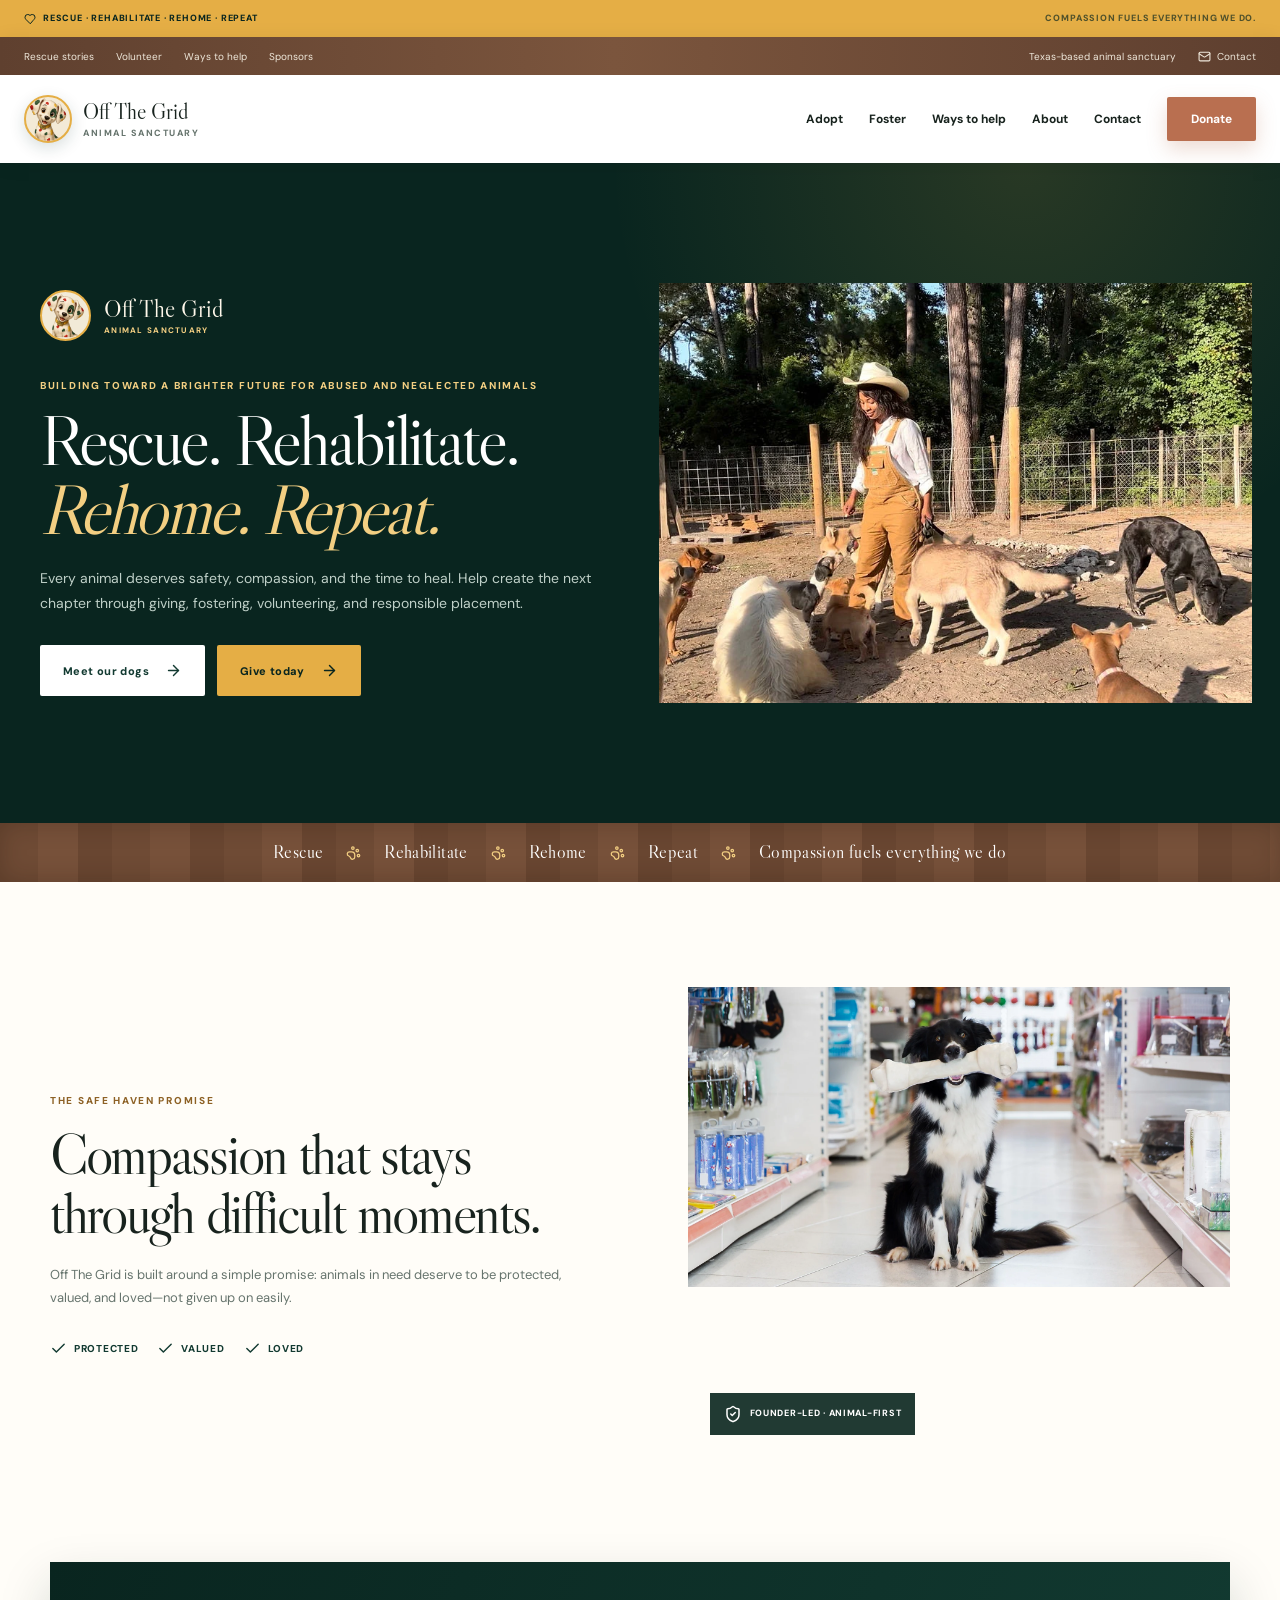
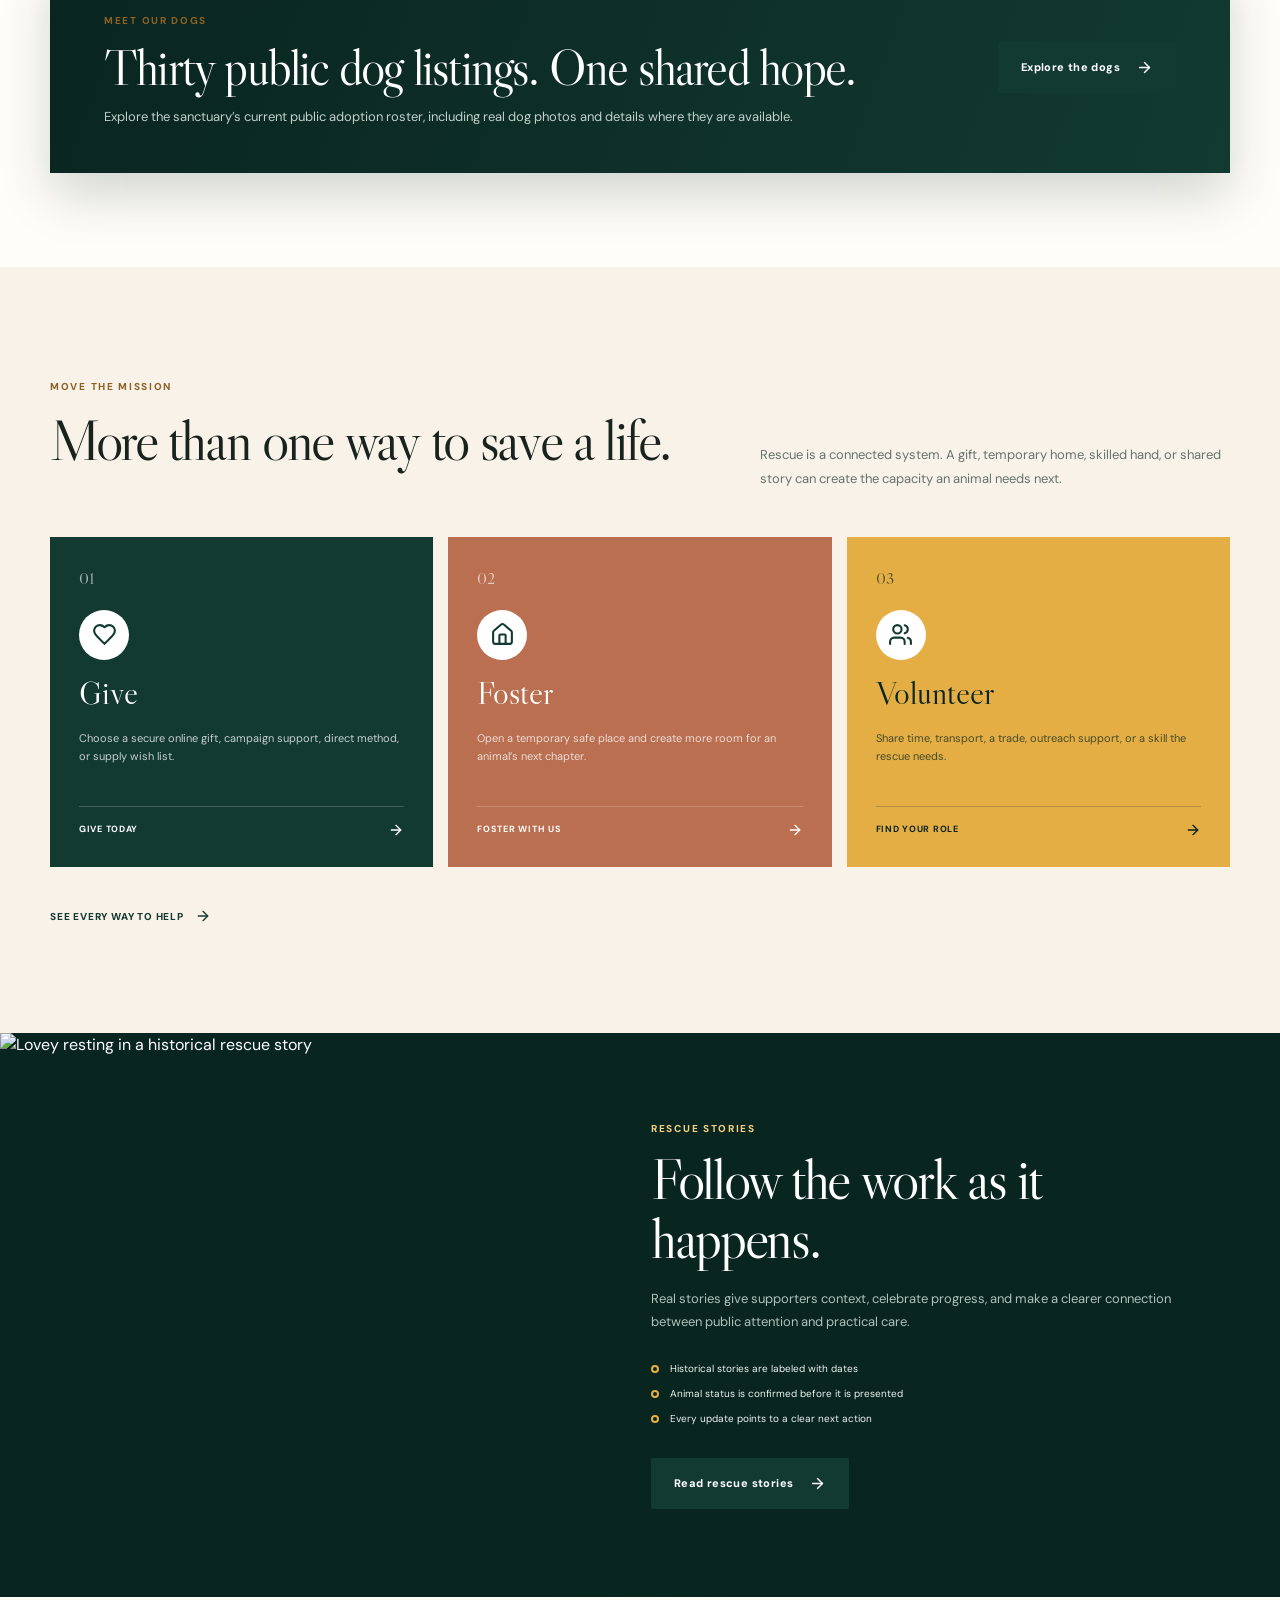
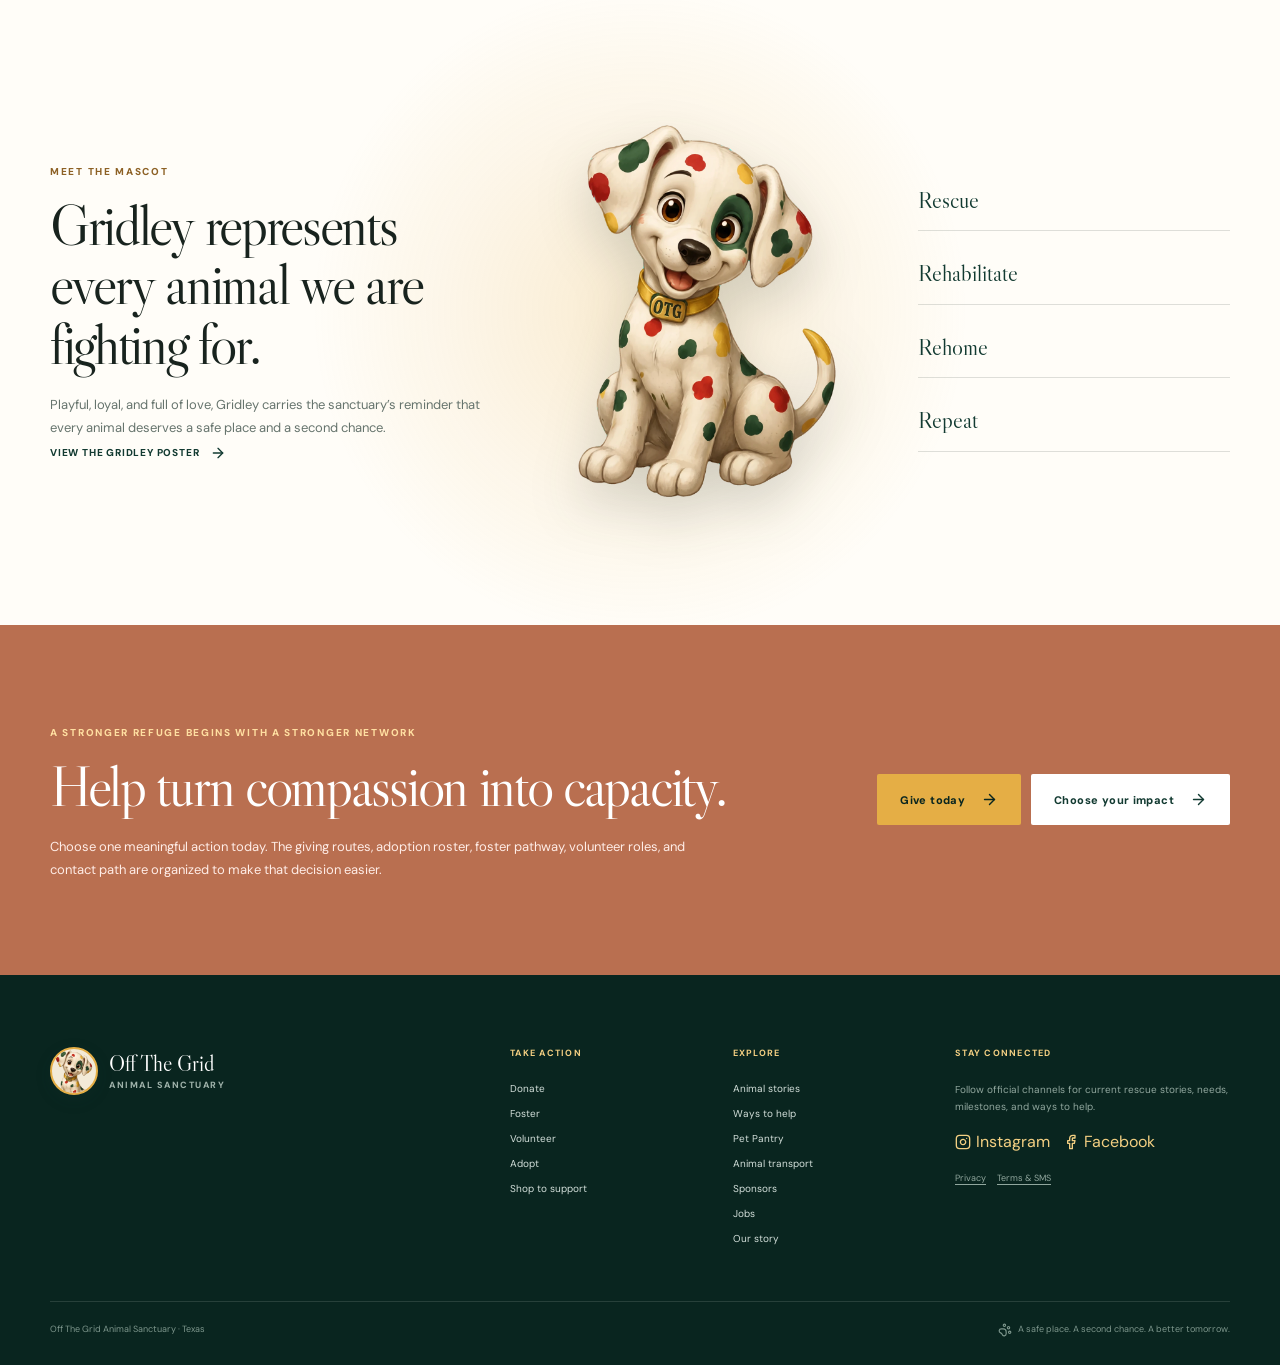
==== commit 6fb248af: "Fix mobile raw JavaScript rendering with clean static entry pages" ====
--- a/v2/index.html
+++ b/v2/index.html
@@ -9,71 +9,10 @@
     <link rel="preconnect" href="https://fonts.googleapis.com" />
     <link rel="preconnect" href="https://fonts.gstatic.com" crossorigin />
     <title>Off The Grid Animal Sanctuary | Rescue, Rehabilitate, Rehome</title>
-    <script type="module" crossorigin src="./assets/index-D1KD3frT.js"></script>
-    <link rel="stylesheet" crossorigin href="./assets/index-CowCqYAj.css">
-    <script src="/__manus__/debug-collector.js" defer></script>
+    <script type="module" crossorigin src="/v2/assets/index-CGqRHcSR.js"></script>
+    <link rel="stylesheet" crossorigin href="/v2/assets/index-De4buMqF.css" />
   </head>
   <body>
-    <script id="manus-runtime">window.__MANUS_HOST_DEV__ = false;
-(function(){"use strict";var Mr={exports:{}},Kn={};/**
- * @license React
- * react-jsx-runtime.production.js
- *
- * Copyright (c) Meta Platforms, Inc. and affiliates.
- *
- * This source code is licensed under the MIT license found in the
- * LICENSE file in the root directory of this source tree.
- */var $c;function um(){if($c)return Kn;$c=1;var r=Symbol.for("react.transitional.element"),i=Symbol.for("react.fragment");function c(s,d,m){var x=null;if(m!==void 0&&(x=""+m),d.key!==void 0&&(x=""+d.key),"key"in d){m={};for(var R in d)R!=="key"&&(m[R]=d[R])}else m=d;return d=m.ref,{$$typeof:r,type:s,key:x,ref:d!==void 0?d:null,props:m}}return Kn.Fragment=i,Kn.jsx=c,Kn.jsxs=c,Kn}var Fc;function dm(){return Fc||(Fc=1,Mr.exports=um()),Mr.exports}var h=dm(),Ar={exports:{}},Pn={},Rr={exports:{}},Nr={};/**
- * @license React
- * scheduler.production.js
- *
- * Copyright (c) Meta Platforms, Inc. and affiliates.
- *
- * This source code is licensed under the MIT license found in the
- * LICENSE file in the root directory of this source tree.
- */var Ic;function fm(){return Ic||(Ic=1,function(r){function i(A,q){var B=A.length;A.push(q);t:for(;0<B;){var bt=B-1>>>1,p=A[bt];if(0<d(p,q))A[bt]=q,A[B]=p,B=bt;else break t}}function c(A){return A.length===0?null:A[0]}function s(A){if(A.length===0)return null;var q=A[0],B=A.pop();if(B!==q){A[0]=B;t:for(var bt=0,p=A.length,O=p>>>1;bt<O;){var X=2*(bt+1)-1,G=A[X],Z=X+1,st=A[Z];if(0>d(G,B))Z<p&&0>d(st,G)?(A[bt]=st,A[Z]=B,bt=Z):(A[bt]=G,A[X]=B,bt=X);else if(Z<p&&0>d(st,B))A[bt]=st,A[Z]=B,bt=Z;else break t}}return q}function d(A,q){var B=A.sortIndex-q.sortIndex;return B!==0?B:A.id-q.id}if(r.unstable_now=void 0,typeof performance=="object"&&typeof performance.now=="function"){var m=performance;r.unstable_now=function(){return m.now()}}else{var x=Date,R=x.now();r.unstable_now=function(){return x.now()-R}}var C=[],v=[],D=1,j=null,J=3,at=!1,$=!1,nt=!1,ct=!1,ht=typeof setTimeout=="function"?setTimeout:null,St=typeof clearTimeout=="function"?clearTimeout:null,_=typeof setImmediate<"u"?setImmediate:null;function Y(A){for(var q=c(v);q!==null;){if(q.callback===null)s(v);else if(q.startTime<=A)s(v),q.sortIndex=q.expirationTime,i(C,q);else break;q=c(v)}}function H(A){if(nt=!1,Y(A),!$)if(c(C)!==null)$=!0,it||(it=!0,Bt());else{var q=c(v);q!==null&&Mt(H,q.startTime-A)}}var it=!1,rt=-1,V=5,xt=-1;function Be(){return ct?!0:!(r.unstable_now()-xt<V)}function te(){if(ct=!1,it){var A=r.unstable_now();xt=A;var q=!0;try{t:{$=!1,nt&&(nt=!1,St(rt),rt=-1),at=!0;var B=J;try{e:{for(Y(A),j=c(C);j!==null&&!(j.expirationTime>A&&Be());){var bt=j.callback;if(typeof bt=="function"){j.callback=null,J=j.priorityLevel;var p=bt(j.expirationTime<=A);if(A=r.unstable_now(),typeof p=="function"){j.callback=p,Y(A),q=!0;break e}j===c(C)&&s(C),Y(A)}else s(C);j=c(C)}if(j!==null)q=!0;else{var O=c(v);O!==null&&Mt(H,O.startTime-A),q=!1}}break t}finally{j=null,J=B,at=!1}q=void 0}}finally{q?Bt():it=!1}}}var Bt;if(typeof _=="function")Bt=function(){_(te)};else if(typeof MessageChannel<"u"){var me=new MessageChannel,Se=me.port2;me.port1.onmessage=te,Bt=function(){Se.postMessage(null)}}else Bt=function(){ht(te,0)};function Mt(A,q){rt=ht(function(){A(r.unstable_now())},q)}r.unstable_IdlePriority=5,r.unstable_ImmediatePriority=1,r.unstable_LowPriority=4,r.unstable_NormalPriority=3,r.unstable_Profiling=null,r.unstable_UserBlockingPriority=2,r.unstable_cancelCallback=function(A){A.callback=null},r.unstable_forceFrameRate=function(A){0>A||125<A?console.error("forceFrameRate takes a positive int between 0 and 125, forcing frame rates higher than 125 fps is not supported"):V=0<A?Math.floor(1e3/A):5},r.unstable_getCurrentPriorityLevel=function(){return J},r.unstable_next=function(A){switch(J){case 1:case 2:case 3:var q=3;break;default:q=J}var B=J;J=q;try{return A()}finally{J=B}},r.unstable_requestPaint=function(){ct=!0},r.unstable_runWithPriority=function(A,q){switch(A){case 1:case 2:case 3:case 4:case 5:break;default:A=3}var B=J;J=A;try{return q()}finally{J=B}},r.unstable_scheduleCallback=function(A,q,B){var bt=r.unstable_now();switch(typeof B=="object"&&B!==null?(B=B.delay,B=typeof B=="number"&&0<B?bt+B:bt):B=bt,A){case 1:var p=-1;break;case 2:p=250;break;case 5:p=1073741823;break;case 4:p=1e4;break;default:p=5e3}return p=B+p,A={id:D++,callback:q,priorityLevel:A,startTime:B,expirationTime:p,sortIndex:-1},B>bt?(A.sortIndex=B,i(v,A),c(C)===null&&A===c(v)&&(nt?(St(rt),rt=-1):nt=!0,Mt(H,B-bt))):(A.sortIndex=p,i(C,A),$||at||($=!0,it||(it=!0,Bt()))),A},r.unstable_shouldYield=Be,r.unstable_wrapCallback=function(A){var q=J;return function(){var B=J;J=q;try{return A.apply(this,arguments)}finally{J=B}}}}(Nr)),Nr}var tu;function hm(){return tu||(tu=1,Rr.exports=fm()),Rr.exports}var zr={exports:{}},ut={};/**
- * @license React
- * react.production.js
- *
- * Copyright (c) Meta Platforms, Inc. and affiliates.
- *
- * This source code is licensed under the MIT license found in the
- * LICENSE file in the root directory of this source tree.
- */var eu;function mm(){if(eu)return ut;eu=1;var r=Symbol.for("react.transitional.element"),i=Symbol.for("react.portal"),c=Symbol.for("react.fragment"),s=Symbol.for("react.strict_mode"),d=Symbol.for("react.profiler"),m=Symbol.for("react.consumer"),x=Symbol.for("react.context"),R=Symbol.for("react.forward_ref"),C=Symbol.for("react.suspense"),v=Symbol.for("react.memo"),D=Symbol.for("react.lazy"),j=Symbol.iterator;function J(p){return p===null||typeof p!="object"?null:(p=j&&p[j]||p["@@iterator"],typeof p=="function"?p:null)}var at={isMounted:function(){return!1},enqueueForceUpdate:function(){},enqueueReplaceState:function(){},enqueueSetState:function(){}},$=Object.assign,nt={};function ct(p,O,X){this.props=p,this.context=O,this.refs=nt,this.updater=X||at}ct.prototype.isReactComponent={},ct.prototype.setState=function(p,O){if(typeof p!="object"&&typeof p!="function"&&p!=null)throw Error("takes an object of state variables to update or a function which returns an object of state variables.");this.updater.enqueueSetState(this,p,O,"setState")},ct.prototype.forceUpdate=function(p){this.updater.enqueueForceUpdate(this,p,"forceUpdate")};function ht(){}ht.prototype=ct.prototype;function St(p,O,X){this.props=p,this.context=O,this.refs=nt,this.updater=X||at}var _=St.prototype=new ht;_.constructor=St,$(_,ct.prototype),_.isPureReactComponent=!0;var Y=Array.isArray,H={H:null,A:null,T:null,S:null,V:null},it=Object.prototype.hasOwnProperty;function rt(p,O,X,G,Z,st){return X=st.ref,{$$typeof:r,type:p,key:O,ref:X!==void 0?X:null,props:st}}function V(p,O){return rt(p.type,O,void 0,void 0,void 0,p.props)}function xt(p){return typeof p=="object"&&p!==null&&p.$$typeof===r}function Be(p){var O={"=":"=0",":":"=2"};return"$"+p.replace(/[=:]/g,function(X){return O[X]})}var te=/\/+/g;function Bt(p,O){return typeof p=="object"&&p!==null&&p.key!=null?Be(""+p.key):O.toString(36)}function me(){}function Se(p){switch(p.status){case"fulfilled":return p.value;case"rejected":throw p.reason;default:switch(typeof p.status=="string"?p.then(me,me):(p.status="pending",p.then(function(O){p.status==="pending"&&(p.status="fulfilled",p.value=O)},function(O){p.status==="pending"&&(p.status="rejected",p.reason=O)})),p.status){case"fulfilled":return p.value;case"rejected":throw p.reason}}throw p}function Mt(p,O,X,G,Z){var st=typeof p;(st==="undefined"||st==="boolean")&&(p=null);var I=!1;if(p===null)I=!0;else switch(st){case"bigint":case"string":case"number":I=!0;break;case"object":switch(p.$$typeof){case r:case i:I=!0;break;case D:return I=p._init,Mt(I(p._payload),O,X,G,Z)}}if(I)return Z=Z(p),I=G===""?"."+Bt(p,0):G,Y(Z)?(X="",I!=null&&(X=I.replace(te,"$&/")+"/"),Mt(Z,O,X,"",function(Jt){return Jt})):Z!=null&&(xt(Z)&&(Z=V(Z,X+(Z.key==null||p&&p.key===Z.key?"":(""+Z.key).replace(te,"$&/")+"/")+I)),O.push(Z)),1;I=0;var gt=G===""?".":G+":";if(Y(p))for(var Tt=0;Tt<p.length;Tt++)G=p[Tt],st=gt+Bt(G,Tt),I+=Mt(G,O,X,st,Z);else if(Tt=J(p),typeof Tt=="function")for(p=Tt.call(p),Tt=0;!(G=p.next()).done;)G=G.value,st=gt+Bt(G,Tt++),I+=Mt(G,O,X,st,Z);else if(st==="object"){if(typeof p.then=="function")return Mt(Se(p),O,X,G,Z);throw O=String(p),Error("Objects are not valid as a React child (found: "+(O==="[object Object]"?"object with keys {"+Object.keys(p).join(", ")+"}":O)+"). If you meant to render a collection of children, use an array instead.")}return I}function A(p,O,X){if(p==null)return p;var G=[],Z=0;return Mt(p,G,"","",function(st){return O.call(X,st,Z++)}),G}function q(p){if(p._status===-1){var O=p._result;O=O(),O.then(function(X){(p._status===0||p._status===-1)&&(p._status=1,p._result=X)},function(X){(p._status===0||p._status===-1)&&(p._status=2,p._result=X)}),p._status===-1&&(p._status=0,p._result=O)}if(p._status===1)return p._result.default;throw p._result}var B=typeof reportError=="function"?reportError:function(p){if(typeof window=="object"&&typeof window.ErrorEvent=="function"){var O=new window.ErrorEvent("error",{bubbles:!0,cancelable:!0,message:typeof p=="object"&&p!==null&&typeof p.message=="string"?String(p.message):String(p),error:p});if(!window.dispatchEvent(O))return}else if(typeof process=="object"&&typeof process.emit=="function"){process.emit("uncaughtException",p);return}console.error(p)};function bt(){}return ut.Children={map:A,forEach:function(p,O,X){A(p,function(){O.apply(this,arguments)},X)},count:function(p){var O=0;return A(p,function(){O++}),O},toArray:function(p){return A(p,function(O){return O})||[]},only:function(p){if(!xt(p))throw Error("React.Children.only expected to receive a single React element child.");return p}},ut.Component=ct,ut.Fragment=c,ut.Profiler=d,ut.PureComponent=St,ut.StrictMode=s,ut.Suspense=C,ut.__CLIENT_INTERNALS_DO_NOT_USE_OR_WARN_USERS_THEY_CANNOT_UPGRADE=H,ut.__COMPILER_RUNTIME={__proto__:null,c:function(p){return H.H.useMemoCache(p)}},ut.cache=function(p){return function(){return p.apply(null,arguments)}},ut.cloneElement=function(p,O,X){if(p==null)throw Error("The argument must be a React element, but you passed "+p+".");var G=$({},p.props),Z=p.key,st=void 0;if(O!=null)for(I in O.ref!==void 0&&(st=void 0),O.key!==void 0&&(Z=""+O.key),O)!it.call(O,I)||I==="key"||I==="__self"||I==="__source"||I==="ref"&&O.ref===void 0||(G[I]=O[I]);var I=arguments.length-2;if(I===1)G.children=X;else if(1<I){for(var gt=Array(I),Tt=0;Tt<I;Tt++)gt[Tt]=arguments[Tt+2];G.children=gt}return rt(p.type,Z,void 0,void 0,st,G)},ut.createContext=function(p){return p={$$typeof:x,_currentValue:p,_currentValue2:p,_threadCount:0,Provider:null,Consumer:null},p.Provider=p,p.Consumer={$$typeof:m,_context:p},p},ut.createElement=function(p,O,X){var G,Z={},st=null;if(O!=null)for(G in O.key!==void 0&&(st=""+O.key),O)it.call(O,G)&&G!=="key"&&G!=="__self"&&G!=="__source"&&(Z[G]=O[G]);var I=arguments.length-2;if(I===1)Z.children=X;else if(1<I){for(var gt=Array(I),Tt=0;Tt<I;Tt++)gt[Tt]=arguments[Tt+2];Z.children=gt}if(p&&p.defaultProps)for(G in I=p.defaultProps,I)Z[G]===void 0&&(Z[G]=I[G]);return rt(p,st,void 0,void 0,null,Z)},ut.createRef=function(){return{current:null}},ut.forwardRef=function(p){return{$$typeof:R,render:p}},ut.isValidElement=xt,ut.lazy=function(p){return{$$typeof:D,_payload:{_status:-1,_result:p},_init:q}},ut.memo=function(p,O){return{$$typeof:v,type:p,compare:O===void 0?null:O}},ut.startTransition=function(p){var O=H.T,X={};H.T=X;try{var G=p(),Z=H.S;Z!==null&&Z(X,G),typeof G=="object"&&G!==null&&typeof G.then=="function"&&G.then(bt,B)}catch(st){B(st)}finally{H.T=O}},ut.unstable_useCacheRefresh=function(){return H.H.useCacheRefresh()},ut.use=function(p){return H.H.use(p)},ut.useActionState=function(p,O,X){return H.H.useActionState(p,O,X)},ut.useCallback=function(p,O){return H.H.useCallback(p,O)},ut.useContext=function(p){return H.H.useContext(p)},ut.useDebugValue=function(){},ut.useDeferredValue=function(p,O){return H.H.useDeferredValue(p,O)},ut.useEffect=function(p,O,X){var G=H.H;if(typeof X=="function")throw Error("useEffect CRUD overload is not enabled in this build of React.");return G.useEffect(p,O)},ut.useId=function(){return H.H.useId()},ut.useImperativeHandle=function(p,O,X){return H.H.useImperativeHandle(p,O,X)},ut.useInsertionEffect=function(p,O){return H.H.useInsertionEffect(p,O)},ut.useLayoutEffect=function(p,O){return H.H.useLayoutEffect(p,O)},ut.useMemo=function(p,O){return H.H.useMemo(p,O)},ut.useOptimistic=function(p,O){return H.H.useOptimistic(p,O)},ut.useReducer=function(p,O,X){return H.H.useReducer(p,O,X)},ut.useRef=function(p){return H.H.useRef(p)},ut.useState=function(p){return H.H.useState(p)},ut.useSyncExternalStore=function(p,O,X){return H.H.useSyncExternalStore(p,O,X)},ut.useTransition=function(){return H.H.useTransition()},ut.version="19.1.1",ut}var lu;function _r(){return lu||(lu=1,zr.exports=mm()),zr.exports}var kr={exports:{}},he={};/**
- * @license React
- * react-dom.production.js
- *
- * Copyright (c) Meta Platforms, Inc. and affiliates.
- *
- * This source code is licensed under the MIT license found in the
- * LICENSE file in the root directory of this source tree.
- */var au;function gm(){if(au)return he;au=1;var r=_r();function i(C){var v="https://react.dev/errors/"+C;if(1<arguments.length){v+="?args[]="+encodeURIComponent(arguments[1]);for(var D=2;D<arguments.length;D++)v+="&args[]="+encodeURIComponent(arguments[D])}return"Minified React error #"+C+"; visit "+v+" for the full message or use the non-minified dev environment for full errors and additional helpful warnings."}function c(){}var s={d:{f:c,r:function(){throw Error(i(522))},D:c,C:c,L:c,m:c,X:c,S:c,M:c},p:0,findDOMNode:null},d=Symbol.for("react.portal");function m(C,v,D){var j=3<arguments.length&&arguments[3]!==void 0?arguments[3]:null;return{$$typeof:d,key:j==null?null:""+j,children:C,containerInfo:v,implementation:D}}var x=r.__CLIENT_INTERNALS_DO_NOT_USE_OR_WARN_USERS_THEY_CANNOT_UPGRADE;function R(C,v){if(C==="font")return"";if(typeof v=="string")return v==="use-credentials"?v:""}return he.__DOM_INTERNALS_DO_NOT_USE_OR_WARN_USERS_THEY_CANNOT_UPGRADE=s,he.createPortal=function(C,v){var D=2<arguments.length&&arguments[2]!==void 0?arguments[2]:null;if(!v||v.nodeType!==1&&v.nodeType!==9&&v.nodeType!==11)throw Error(i(299));return m(C,v,null,D)},he.flushSync=function(C){var v=x.T,D=s.p;try{if(x.T=null,s.p=2,C)return C()}finally{x.T=v,s.p=D,s.d.f()}},he.preconnect=function(C,v){typeof C=="string"&&(v?(v=v.crossOrigin,v=typeof v=="string"?v==="use-credentials"?v:"":void 0):v=null,s.d.C(C,v))},he.prefetchDNS=function(C){typeof C=="string"&&s.d.D(C)},he.preinit=function(C,v){if(typeof C=="string"&&v&&typeof v.as=="string"){var D=v.as,j=R(D,v.crossOrigin),J=typeof v.integrity=="string"?v.integrity:void 0,at=typeof v.fetchPriority=="string"?v.fetchPriority:void 0;D==="style"?s.d.S(C,typeof v.precedence=="string"?v.precedence:void 0,{crossOrigin:j,integrity:J,fetchPriority:at}):D==="script"&&s.d.X(C,{crossOrigin:j,integrity:J,fetchPriority:at,nonce:typeof v.nonce=="string"?v.nonce:void 0})}},he.preinitModule=function(C,v){if(typeof C=="string")if(typeof v=="object"&&v!==null){if(v.as==null||v.as==="script"){var D=R(v.as,v.crossOrigin);s.d.M(C,{crossOrigin:D,integrity:typeof v.integrity=="string"?v.integrity:void 0,nonce:typeof v.nonce=="string"?v.nonce:void 0})}}else v==null&&s.d.M(C)},he.preload=function(C,v){if(typeof C=="string"&&typeof v=="object"&&v!==null&&typeof v.as=="string"){var D=v.as,j=R(D,v.crossOrigin);s.d.L(C,D,{crossOrigin:j,integrity:typeof v.integrity=="string"?v.integrity:void 0,nonce:typeof v.nonce=="string"?v.nonce:void 0,type:typeof v.type=="string"?v.type:void 0,fetchPriority:typeof v.fetchPriority=="string"?v.fetchPriority:void 0,referrerPolicy:typeof v.referrerPolicy=="string"?v.referrerPolicy:void 0,imageSrcSet:typeof v.imageSrcSet=="string"?v.imageSrcSet:void 0,imageSizes:typeof v.imageSizes=="string"?v.imageSizes:void 0,media:typeof v.media=="string"?v.media:void 0})}},he.preloadModule=function(C,v){if(typeof C=="string")if(v){var D=R(v.as,v.crossOrigin);s.d.m(C,{as:typeof v.as=="string"&&v.as!=="script"?v.as:void 0,crossOrigin:D,integrity:typeof v.integrity=="string"?v.integrity:void 0})}else s.d.m(C)},he.requestFormReset=function(C){s.d.r(C)},he.unstable_batchedUpdates=function(C,v){return C(v)},he.useFormState=function(C,v,D){return x.H.useFormState(C,v,D)},he.useFormStatus=function(){return x.H.useHostTransitionStatus()},he.version="19.1.1",he}var nu;function pm(){if(nu)return kr.exports;nu=1;function r(){if(!(typeof __REACT_DEVTOOLS_GLOBAL_HOOK__>"u"||typeof __REACT_DEVTOOLS_GLOBAL_HOOK__.checkDCE!="function"))try{__REACT_DEVTOOLS_GLOBAL_HOOK__.checkDCE(r)}catch(i){console.error(i)}}return r(),kr.exports=gm(),kr.exports}/**
- * @license React
- * react-dom-client.production.js
- *
- * Copyright (c) Meta Platforms, Inc. and affiliates.
- *
- * This source code is licensed under the MIT license found in the
- * LICENSE file in the root directory of this source tree.
- */var ou;function ym(){if(ou)return Pn;ou=1;var r=hm(),i=_r(),c=pm();function s(t){var e="https://react.dev/errors/"+t;if(1<arguments.length){e+="?args[]="+encodeURIComponent(arguments[1]);for(var l=2;l<arguments.length;l++)e+="&args[]="+encodeURIComponent(arguments[l])}return"Minified React error #"+t+"; visit "+e+" for the full message or use the non-minified dev environment for full errors and additional helpful warnings."}function d(t){return!(!t||t.nodeType!==1&&t.nodeType!==9&&t.nodeType!==11)}function m(t){var e=t,l=t;if(t.alternate)for(;e.return;)e=e.return;else{t=e;do e=t,(e.flags&4098)!==0&&(l=e.return),t=e.return;while(t)}return e.tag===3?l:null}function x(t){if(t.tag===13){var e=t.memoizedState;if(e===null&&(t=t.alternate,t!==null&&(e=t.memoizedState)),e!==null)return e.dehydrated}return null}function R(t){if(m(t)!==t)throw Error(s(188))}function C(t){var e=t.alternate;if(!e){if(e=m(t),e===null)throw Error(s(188));return e!==t?null:t}for(var l=t,a=e;;){var n=l.return;if(n===null)break;var o=n.alternate;if(o===null){if(a=n.return,a!==null){l=a;continue}break}if(n.child===o.child){for(o=n.child;o;){if(o===l)return R(n),t;if(o===a)return R(n),e;o=o.sibling}throw Error(s(188))}if(l.return!==a.return)l=n,a=o;else{for(var u=!1,f=n.child;f;){if(f===l){u=!0,l=n,a=o;break}if(f===a){u=!0,a=n,l=o;break}f=f.sibling}if(!u){for(f=o.child;f;){if(f===l){u=!0,l=o,a=n;break}if(f===a){u=!0,a=o,l=n;break}f=f.sibling}if(!u)throw Error(s(189))}}if(l.alternate!==a)throw Error(s(190))}if(l.tag!==3)throw Error(s(188));return l.stateNode.current===l?t:e}function v(t){var e=t.tag;if(e===5||e===26||e===27||e===6)return t;for(t=t.child;t!==null;){if(e=v(t),e!==null)return e;t=t.sibling}return null}var D=Object.assign,j=Symbol.for("react.element"),J=Symbol.for("react.transitional.element"),at=Symbol.for("react.portal"),$=Symbol.for("react.fragment"),nt=Symbol.for("react.strict_mode"),ct=Symbol.for("react.profiler"),ht=Symbol.for("react.provider"),St=Symbol.for("react.consumer"),_=Symbol.for("react.context"),Y=Symbol.for("react.forward_ref"),H=Symbol.for("react.suspense"),it=Symbol.for("react.suspense_list"),rt=Symbol.for("react.memo"),V=Symbol.for("react.lazy"),xt=Symbol.for("react.activity"),Be=Symbol.for("react.memo_cache_sentinel"),te=Symbol.iterator;function Bt(t){return t===null||typeof t!="object"?null:(t=te&&t[te]||t["@@iterator"],typeof t=="function"?t:null)}var me=Symbol.for("react.client.reference");function Se(t){if(t==null)return null;if(typeof t=="function")return t.$$typeof===me?null:t.displayName||t.name||null;if(typeof t=="string")return t;switch(t){case $:return"Fragment";case ct:return"Profiler";case nt:return"StrictMode";case H:return"Suspense";case it:return"SuspenseList";case xt:return"Activity"}if(typeof t=="object")switch(t.$$typeof){case at:return"Portal";case _:return(t.displayName||"Context")+".Provider";case St:return(t._context.displayName||"Context")+".Consumer";case Y:var e=t.render;return t=t.displayName,t||(t=e.displayName||e.name||"",t=t!==""?"ForwardRef("+t+")":"ForwardRef"),t;case rt:return e=t.displayName||null,e!==null?e:Se(t.type)||"Memo";case V:e=t._payload,t=t._init;try{return Se(t(e))}catch{}}return null}var Mt=Array.isArray,A=i.__CLIENT_INTERNALS_DO_NOT_USE_OR_WARN_USERS_THEY_CANNOT_UPGRADE,q=c.__DOM_INTERNALS_DO_NOT_USE_OR_WARN_USERS_THEY_CANNOT_UPGRADE,B={pending:!1,data:null,method:null,action:null},bt=[],p=-1;function O(t){return{current:t}}function X(t){0>p||(t.current=bt[p],bt[p]=null,p--)}function G(t,e){p++,bt[p]=t.current,t.current=e}var Z=O(null),st=O(null),I=O(null),gt=O(null);function Tt(t,e){switch(G(I,e),G(st,t),G(Z,null),e.nodeType){case 9:case 11:t=(t=e.documentElement)&&(t=t.namespaceURI)?Hh(t):0;break;default:if(t=e.tagName,e=e.namespaceURI)e=Hh(e),t=Uh(e,t);else switch(t){case"svg":t=1;break;case"math":t=2;break;default:t=0}}X(Z),G(Z,t)}function Jt(){X(Z),X(st),X(I)}function Ke(t){t.memoizedState!==null&&G(gt,t);var e=Z.current,l=Uh(e,t.type);e!==l&&(G(st,t),G(Z,l))}function Ce(t){st.current===t&&(X(Z),X(st)),gt.current===t&&(X(gt),Wo._currentValue=B)}var Pe=Object.prototype.hasOwnProperty,yl=r.unstable_scheduleCallback,sn=r.unstable_cancelCallback,Ca=r.unstable_shouldYield,ri=r.unstable_requestPaint,ge=r.unstable_now,si=r.unstable_getCurrentPriorityLevel,Ul=r.unstable_ImmediatePriority,Fn=r.unstable_UserBlockingPriority,nl=r.unstable_NormalPriority,ci=r.unstable_LowPriority,Gl=r.unstable_IdlePriority,ui=r.log,Ea=r.unstable_setDisableYieldValue,ql=null,Wt=null;function Je(t){if(typeof ui=="function"&&Ea(t),Wt&&typeof Wt.setStrictMode=="function")try{Wt.setStrictMode(ql,t)}catch{}}var $t=Math.clz32?Math.clz32:fi,di=Math.log,Ta=Math.LN2;function fi(t){return t>>>=0,t===0?32:31-(di(t)/Ta|0)|0}var L=256,cn=4194304;function vl(t){var e=t&42;if(e!==0)return e;switch(t&-t){case 1:return 1;case 2:return 2;case 4:return 4;case 8:return 8;case 16:return 16;case 32:return 32;case 64:return 64;case 128:return 128;case 256:case 512:case 1024:case 2048:case 4096:case 8192:case 16384:case 32768:case 65536:case 131072:case 262144:case 524288:case 1048576:case 2097152:return t&4194048;case 4194304:case 8388608:case 16777216:case 33554432:return t&62914560;case 67108864:return 67108864;case 134217728:return 134217728;case 268435456:return 268435456;case 536870912:return 536870912;case 1073741824:return 0;default:return t}}function un(t,e,l){var a=t.pendingLanes;if(a===0)return 0;var n=0,o=t.suspendedLanes,u=t.pingedLanes;t=t.warmLanes;var f=a&134217727;return f!==0?(a=f&~o,a!==0?n=vl(a):(u&=f,u!==0?n=vl(u):l||(l=f&~t,l!==0&&(n=vl(l))))):(f=a&~o,f!==0?n=vl(f):u!==0?n=vl(u):l||(l=a&~t,l!==0&&(n=vl(l)))),n===0?0:e!==0&&e!==n&&(e&o)===0&&(o=n&-n,l=e&-e,o>=l||o===32&&(l&4194048)!==0)?e:n}function Dt(t,e){return(t.pendingLanes&~(t.suspendedLanes&~t.pingedLanes)&e)===0}function In(t,e){switch(t){case 1:case 2:case 4:case 8:case 64:return e+250;case 16:case 32:case 128:case 256:case 512:case 1024:case 2048:case 4096:case 8192:case 16384:case 32768:case 65536:case 131072:case 262144:case 524288:case 1048576:case 2097152:return e+5e3;case 4194304:case 8388608:case 16777216:case 33554432:return-1;case 67108864:case 134217728:case 268435456:case 536870912:case 1073741824:return-1;default:return-1}}function to(){var t=L;return L<<=1,(L&4194048)===0&&(L=256),t}function hi(){var t=cn;return cn<<=1,(cn&62914560)===0&&(cn=4194304),t}function eo(t){for(var e=[],l=0;31>l;l++)e.push(t);return e}function Da(t,e){t.pendingLanes|=e,e!==268435456&&(t.suspendedLanes=0,t.pingedLanes=0,t.warmLanes=0)}function Ir(t,e,l,a,n,o){var u=t.pendingLanes;t.pendingLanes=l,t.suspendedLanes=0,t.pingedLanes=0,t.warmLanes=0,t.expiredLanes&=l,t.entangledLanes&=l,t.errorRecoveryDisabledLanes&=l,t.shellSuspendCounter=0;var f=t.entanglements,g=t.expirationTimes,S=t.hiddenUpdates;for(l=u&~l;0<l;){var N=31-$t(l),k=1<<N;f[N]=0,g[N]=-1;var E=S[N];if(E!==null)for(S[N]=null,N=0;N<E.length;N++){var T=E[N];T!==null&&(T.lane&=-536870913)}l&=~k}a!==0&&mi(t,a,0),o!==0&&n===0&&t.tag!==0&&(t.suspendedLanes|=o&~(u&~e))}function mi(t,e,l){t.pendingLanes|=e,t.suspendedLanes&=~e;var a=31-$t(e);t.entangledLanes|=e,t.entanglements[a]=t.entanglements[a]|1073741824|l&4194090}function gi(t,e){var l=t.entangledLanes|=e;for(t=t.entanglements;l;){var a=31-$t(l),n=1<<a;n&e|t[a]&e&&(t[a]|=e),l&=~n}}function lo(t){switch(t){case 2:t=1;break;case 8:t=4;break;case 32:t=16;break;case 256:case 512:case 1024:case 2048:case 4096:case 8192:case 16384:case 32768:case 65536:case 131072:case 262144:case 524288:case 1048576:case 2097152:case 4194304:case 8388608:case 16777216:case 33554432:t=128;break;case 268435456:t=134217728;break;default:t=0}return t}function ao(t){return t&=-t,2<t?8<t?(t&134217727)!==0?32:268435456:8:2}function pi(){var t=q.p;return t!==0?t:(t=window.event,t===void 0?32:nm(t.type))}function ts(t,e){var l=q.p;try{return q.p=t,e()}finally{q.p=l}}var ol=Math.random().toString(36).slice(2),ee="__reactFiber$"+ol,pe="__reactProps$"+ol,Yl="__reactContainer$"+ol,no="__reactEvents$"+ol,es="__reactListeners$"+ol,ls="__reactHandles$"+ol,yi="__reactResources$"+ol,Ma="__reactMarker$"+ol;function oo(t){delete t[ee],delete t[pe],delete t[no],delete t[es],delete t[ls]}function Vl(t){var e=t[ee];if(e)return e;for(var l=t.parentNode;l;){if(e=l[Yl]||l[ee]){if(l=e.alternate,e.child!==null||l!==null&&l.child!==null)for(t=Vh(t);t!==null;){if(l=t[ee])return l;t=Vh(t)}return e}t=l,l=t.parentNode}return null}function Xl(t){if(t=t[ee]||t[Yl]){var e=t.tag;if(e===5||e===6||e===13||e===26||e===27||e===3)return t}return null}function Aa(t){var e=t.tag;if(e===5||e===26||e===27||e===6)return t.stateNode;throw Error(s(33))}function Zl(t){var e=t[yi];return e||(e=t[yi]={hoistableStyles:new Map,hoistableScripts:new Map}),e}function Vt(t){t[Ma]=!0}var vi=new Set,bi={};function bl(t,e){We(t,e),We(t+"Capture",e)}function We(t,e){for(bi[t]=e,t=0;t<e.length;t++)vi.add(e[t])}var as=RegExp("^[:A-Z_a-z\\u00C0-\\u00D6\\u00D8-\\u00F6\\u00F8-\\u02FF\\u0370-\\u037D\\u037F-\\u1FFF\\u200C-\\u200D\\u2070-\\u218F\\u2C00-\\u2FEF\\u3001-\\uD7FF\\uF900-\\uFDCF\\uFDF0-\\uFFFD][:A-Z_a-z\\u00C0-\\u00D6\\u00D8-\\u00F6\\u00F8-\\u02FF\\u0370-\\u037D\\u037F-\\u1FFF\\u200C-\\u200D\\u2070-\\u218F\\u2C00-\\u2FEF\\u3001-\\uD7FF\\uF900-\\uFDCF\\uFDF0-\\uFFFD\\-.0-9\\u00B7\\u0300-\\u036F\\u203F-\\u2040]*$"),xi={},wi={};function Ra(t){return Pe.call(wi,t)?!0:Pe.call(xi,t)?!1:as.test(t)?wi[t]=!0:(xi[t]=!0,!1)}function M(t,e,l){if(Ra(e))if(l===null)t.removeAttribute(e);else{switch(typeof l){case"undefined":case"function":case"symbol":t.removeAttribute(e);return;case"boolean":var a=e.toLowerCase().slice(0,5);if(a!=="data-"&&a!=="aria-"){t.removeAttribute(e);return}}t.setAttribute(e,""+l)}}function tt(t,e,l){if(l===null)t.removeAttribute(e);else{switch(typeof l){case"undefined":case"function":case"symbol":case"boolean":t.removeAttribute(e);return}t.setAttribute(e,""+l)}}function Ot(t,e,l,a){if(a===null)t.removeAttribute(l);else{switch(typeof a){case"undefined":case"function":case"symbol":case"boolean":t.removeAttribute(l);return}t.setAttributeNS(e,l,""+a)}}var le,Ee;function ae(t){if(le===void 0)try{throw Error()}catch(l){var e=l.stack.trim().match(/\n( *(at )?)/);le=e&&e[1]||"",Ee=-1<l.stack.indexOf(`
-    at`)?" (<anonymous>)":-1<l.stack.indexOf("@")?"@unknown:0:0":""}return`
-`+le+t+Ee}var Le=!1;function He(t,e){if(!t||Le)return"";Le=!0;var l=Error.prepareStackTrace;Error.prepareStackTrace=void 0;try{var a={DetermineComponentFrameRoot:function(){try{if(e){var k=function(){throw Error()};if(Object.defineProperty(k.prototype,"props",{set:function(){throw Error()}}),typeof Reflect=="object"&&Reflect.construct){try{Reflect.construct(k,[])}catch(T){var E=T}Reflect.construct(t,[],k)}else{try{k.call()}catch(T){E=T}t.call(k.prototype)}}else{try{throw Error()}catch(T){E=T}(k=t())&&typeof k.catch=="function"&&k.catch(function(){})}}catch(T){if(T&&E&&typeof T.stack=="string")return[T.stack,E.stack]}return[null,null]}};a.DetermineComponentFrameRoot.displayName="DetermineComponentFrameRoot";var n=Object.getOwnPropertyDescriptor(a.DetermineComponentFrameRoot,"name");n&&n.configurable&&Object.defineProperty(a.DetermineComponentFrameRoot,"name",{value:"DetermineComponentFrameRoot"});var o=a.DetermineComponentFrameRoot(),u=o[0],f=o[1];if(u&&f){var g=u.split(`
-`),S=f.split(`
-`);for(n=a=0;a<g.length&&!g[a].includes("DetermineComponentFrameRoot");)a++;for(;n<S.length&&!S[n].includes("DetermineComponentFrameRoot");)n++;if(a===g.length||n===S.length)for(a=g.length-1,n=S.length-1;1<=a&&0<=n&&g[a]!==S[n];)n--;for(;1<=a&&0<=n;a--,n--)if(g[a]!==S[n]){if(a!==1||n!==1)do if(a--,n--,0>n||g[a]!==S[n]){var N=`
-`+g[a].replace(" at new "," at ");return t.displayName&&N.includes("<anonymous>")&&(N=N.replace("<anonymous>",t.displayName)),N}while(1<=a&&0<=n);break}}}finally{Le=!1,Error.prepareStackTrace=l}return(l=t?t.displayName||t.name:"")?ae(l):""}function Ql(t){switch(t.tag){case 26:case 27:case 5:return ae(t.type);case 16:return ae("Lazy");case 13:return ae("Suspense");case 19:return ae("SuspenseList");case 0:case 15:return He(t.type,!1);case 11:return He(t.type.render,!1);case 1:return He(t.type,!0);case 31:return ae("Activity");default:return""}}function xl(t){try{var e="";do e+=Ql(t),t=t.return;while(t);return e}catch(l){return`
-Error generating stack: `+l.message+`
-`+l.stack}}function Xt(t){switch(typeof t){case"bigint":case"boolean":case"number":case"string":case"undefined":return t;case"object":return t;default:return""}}function il(t){var e=t.type;return(t=t.nodeName)&&t.toLowerCase()==="input"&&(e==="checkbox"||e==="radio")}function ve(t){var e=il(t)?"checked":"value",l=Object.getOwnPropertyDescriptor(t.constructor.prototype,e),a=""+t[e];if(!t.hasOwnProperty(e)&&typeof l<"u"&&typeof l.get=="function"&&typeof l.set=="function"){var n=l.get,o=l.set;return Object.defineProperty(t,e,{configurable:!0,get:function(){return n.call(this)},set:function(u){a=""+u,o.call(this,u)}}),Object.defineProperty(t,e,{enumerable:l.enumerable}),{getValue:function(){return a},setValue:function(u){a=""+u},stopTracking:function(){t._valueTracker=null,delete t[e]}}}}function re(t){t._valueTracker||(t._valueTracker=ve(t))}function rl(t){if(!t)return!1;var e=t._valueTracker;if(!e)return!0;var l=e.getValue(),a="";return t&&(a=il(t)?t.checked?"true":"false":t.value),t=a,t!==l?(e.setValue(t),!0):!1}function wl(t){if(t=t||(typeof document<"u"?document:void 0),typeof t>"u")return null;try{return t.activeElement||t.body}catch{return t.body}}var dn=/[\n"\\]/g;function se(t){return t.replace(dn,function(e){return"\\"+e.charCodeAt(0).toString(16)+" "})}function Kl(t,e,l,a,n,o,u,f){t.name="",u!=null&&typeof u!="function"&&typeof u!="symbol"&&typeof u!="boolean"?t.type=u:t.removeAttribute("type"),e!=null?u==="number"?(e===0&&t.value===""||t.value!=e)&&(t.value=""+Xt(e)):t.value!==""+Xt(e)&&(t.value=""+Xt(e)):u!=="submit"&&u!=="reset"||t.removeAttribute("value"),e!=null?Pl(t,u,Xt(e)):l!=null?Pl(t,u,Xt(l)):a!=null&&t.removeAttribute("value"),n==null&&o!=null&&(t.defaultChecked=!!o),n!=null&&(t.checked=n&&typeof n!="function"&&typeof n!="symbol"),f!=null&&typeof f!="function"&&typeof f!="symbol"&&typeof f!="boolean"?t.name=""+Xt(f):t.removeAttribute("name")}function Na(t,e,l,a,n,o,u,f){if(o!=null&&typeof o!="function"&&typeof o!="symbol"&&typeof o!="boolean"&&(t.type=o),e!=null||l!=null){if(!(o!=="submit"&&o!=="reset"||e!=null))return;l=l!=null?""+Xt(l):"",e=e!=null?""+Xt(e):l,f||e===t.value||(t.value=e),t.defaultValue=e}a=a??n,a=typeof a!="function"&&typeof a!="symbol"&&!!a,t.checked=f?t.checked:!!a,t.defaultChecked=!!a,u!=null&&typeof u!="function"&&typeof u!="symbol"&&typeof u!="boolean"&&(t.name=u)}function Pl(t,e,l){e==="number"&&wl(t.ownerDocument)===t||t.defaultValue===""+l||(t.defaultValue=""+l)}function $e(t,e,l,a){if(t=t.options,e){e={};for(var n=0;n<l.length;n++)e["$"+l[n]]=!0;for(l=0;l<t.length;l++)n=e.hasOwnProperty("$"+t[l].value),t[l].selected!==n&&(t[l].selected=n),n&&a&&(t[l].defaultSelected=!0)}else{for(l=""+Xt(l),e=null,n=0;n<t.length;n++){if(t[n].value===l){t[n].selected=!0,a&&(t[n].defaultSelected=!0);return}e!==null||t[n].disabled||(e=t[n])}e!==null&&(e.selected=!0)}}function za(t,e,l){if(e!=null&&(e=""+Xt(e),e!==t.value&&(t.value=e),l==null)){t.defaultValue!==e&&(t.defaultValue=e);return}t.defaultValue=l!=null?""+Xt(l):""}function _a(t,e,l,a){if(e==null){if(a!=null){if(l!=null)throw Error(s(92));if(Mt(a)){if(1<a.length)throw Error(s(93));a=a[0]}l=a}l==null&&(l=""),e=l}l=Xt(e),t.defaultValue=l,a=t.textContent,a===l&&a!==""&&a!==null&&(t.value=a)}function Fe(t,e){if(e){var l=t.firstChild;if(l&&l===t.lastChild&&l.nodeType===3){l.nodeValue=e;return}}t.textContent=e}var fn=new Set("animationIterationCount aspectRatio borderImageOutset borderImageSlice borderImageWidth boxFlex boxFlexGroup boxOrdinalGroup columnCount columns flex flexGrow flexPositive flexShrink flexNegative flexOrder gridArea gridRow gridRowEnd gridRowSpan gridRowStart gridColumn gridColumnEnd gridColumnSpan gridColumnStart fontWeight lineClamp lineHeight opacity order orphans scale tabSize widows zIndex zoom fillOpacity floodOpacity stopOpacity strokeDasharray strokeDashoffset strokeMiterlimit strokeOpacity strokeWidth MozAnimationIterationCount MozBoxFlex MozBoxFlexGroup MozLineClamp msAnimationIterationCount msFlex msZoom msFlexGrow msFlexNegative msFlexOrder msFlexPositive msFlexShrink msGridColumn msGridColumnSpan msGridRow msGridRowSpan WebkitAnimationIterationCount WebkitBoxFlex WebKitBoxFlexGroup WebkitBoxOrdinalGroup WebkitColumnCount WebkitColumns WebkitFlex WebkitFlexGrow WebkitFlexPositive WebkitFlexShrink WebkitLineClamp".split(" "));function ka(t,e,l){var a=e.indexOf("--")===0;l==null||typeof l=="boolean"||l===""?a?t.setProperty(e,""):e==="float"?t.cssFloat="":t[e]="":a?t.setProperty(e,l):typeof l!="number"||l===0||fn.has(e)?e==="float"?t.cssFloat=l:t[e]=(""+l).trim():t[e]=l+"px"}function Oa(t,e,l){if(e!=null&&typeof e!="object")throw Error(s(62));if(t=t.style,l!=null){for(var a in l)!l.hasOwnProperty(a)||e!=null&&e.hasOwnProperty(a)||(a.indexOf("--")===0?t.setProperty(a,""):a==="float"?t.cssFloat="":t[a]="");for(var n in e)a=e[n],e.hasOwnProperty(n)&&l[n]!==a&&ka(t,n,a)}else for(var o in e)e.hasOwnProperty(o)&&ka(t,o,e[o])}function ja(t){if(t.indexOf("-")===-1)return!1;switch(t){case"annotation-xml":case"color-profile":case"font-face":case"font-face-src":case"font-face-uri":case"font-face-format":case"font-face-name":case"missing-glyph":return!1;default:return!0}}var Si=new Map([["acceptCharset","accept-charset"],["htmlFor","for"],["httpEquiv","http-equiv"],["crossOrigin","crossorigin"],["accentHeight","accent-height"],["alignmentBaseline","alignment-baseline"],["arabicForm","arabic-form"],["baselineShift","baseline-shift"],["capHeight","cap-height"],["clipPath","clip-path"],["clipRule","clip-rule"],["colorInterpolation","color-interpolation"],["colorInterpolationFilters","color-interpolation-filters"],["colorProfile","color-profile"],["colorRendering","color-rendering"],["dominantBaseline","dominant-baseline"],["enableBackground","enable-background"],["fillOpacity","fill-opacity"],["fillRule","fill-rule"],["floodColor","flood-color"],["floodOpacity","flood-opacity"],["fontFamily","font-family"],["fontSize","font-size"],["fontSizeAdjust","font-size-adjust"],["fontStretch","font-stretch"],["fontStyle","font-style"],["fontVariant","font-variant"],["fontWeight","font-weight"],["glyphName","glyph-name"],["glyphOrientationHorizontal","glyph-orientation-horizontal"],["glyphOrientationVertical","glyph-orientation-vertical"],["horizAdvX","horiz-adv-x"],["horizOriginX","horiz-origin-x"],["imageRendering","image-rendering"],["letterSpacing","letter-spacing"],["lightingColor","lighting-color"],["markerEnd","marker-end"],["markerMid","marker-mid"],["markerStart","marker-start"],["overlinePosition","overline-position"],["overlineThickness","overline-thickness"],["paintOrder","paint-order"],["panose-1","panose-1"],["pointerEvents","pointer-events"],["renderingIntent","rendering-intent"],["shapeRendering","shape-rendering"],["stopColor","stop-color"],["stopOpacity","stop-opacity"],["strikethroughPosition","strikethrough-position"],["strikethroughThickness","strikethrough-thickness"],["strokeDasharray","stroke-dasharray"],["strokeDashoffset","stroke-dashoffset"],["strokeLinecap","stroke-linecap"],["strokeLinejoin","stroke-linejoin"],["strokeMiterlimit","stroke-miterlimit"],["strokeOpacity","stroke-opacity"],["strokeWidth","stroke-width"],["textAnchor","text-anchor"],["textDecoration","text-decoration"],["textRendering","text-rendering"],["transformOrigin","transform-origin"],["underlinePosition","underline-position"],["underlineThickness","underline-thickness"],["unicodeBidi","unicode-bidi"],["unicodeRange","unicode-range"],["unitsPerEm","units-per-em"],["vAlphabetic","v-alphabetic"],["vHanging","v-hanging"],["vIdeographic","v-ideographic"],["vMathematical","v-mathematical"],["vectorEffect","vector-effect"],["vertAdvY","vert-adv-y"],["vertOriginX","vert-origin-x"],["vertOriginY","vert-origin-y"],["wordSpacing","word-spacing"],["writingMode","writing-mode"],["xmlnsXlink","xmlns:xlink"],["xHeight","x-height"]]),Ci=/^[\u0000-\u001F ]*j[\r\n\t]*a[\r\n\t]*v[\r\n\t]*a[\r\n\t]*s[\r\n\t]*c[\r\n\t]*r[\r\n\t]*i[\r\n\t]*p[\r\n\t]*t[\r\n\t]*:/i;function Ba(t){return Ci.test(""+t)?"javascript:throw new Error('React has blocked a javascript: URL as a security precaution.')":t}var hn=null;function mn(t){return t=t.target||t.srcElement||window,t.correspondingUseElement&&(t=t.correspondingUseElement),t.nodeType===3?t.parentNode:t}var Sl=null,Cl=null;function io(t){var e=Xl(t);if(e&&(t=e.stateNode)){var l=t[pe]||null;t:switch(t=e.stateNode,e.type){case"input":if(Kl(t,l.value,l.defaultValue,l.defaultValue,l.checked,l.defaultChecked,l.type,l.name),e=l.name,l.type==="radio"&&e!=null){for(l=t;l.parentNode;)l=l.parentNode;for(l=l.querySelectorAll('input[name="'+se(""+e)+'"][type="radio"]'),e=0;e<l.length;e++){var a=l[e];if(a!==t&&a.form===t.form){var n=a[pe]||null;if(!n)throw Error(s(90));Kl(a,n.value,n.defaultValue,n.defaultValue,n.checked,n.defaultChecked,n.type,n.name)}}for(e=0;e<l.length;e++)a=l[e],a.form===t.form&&rl(a)}break t;case"textarea":za(t,l.value,l.defaultValue);break t;case"select":e=l.value,e!=null&&$e(t,!!l.multiple,e,!1)}}}var gn=!1;function ro(t,e,l){if(gn)return t(e,l);gn=!0;try{var a=t(e);return a}finally{if(gn=!1,(Sl!==null||Cl!==null)&&(ir(),Sl&&(e=Sl,t=Cl,Cl=Sl=null,io(e),t)))for(e=0;e<t.length;e++)io(t[e])}}function Jl(t,e){var l=t.stateNode;if(l===null)return null;var a=l[pe]||null;if(a===null)return null;l=a[e];t:switch(e){case"onClick":case"onClickCapture":case"onDoubleClick":case"onDoubleClickCapture":case"onMouseDown":case"onMouseDownCapture":case"onMouseMove":case"onMouseMoveCapture":case"onMouseUp":case"onMouseUpCapture":case"onMouseEnter":(a=!a.disabled)||(t=t.type,a=!(t==="button"||t==="input"||t==="select"||t==="textarea")),t=!a;break t;default:t=!1}if(t)return null;if(l&&typeof l!="function")throw Error(s(231,e,typeof l));return l}var Ue=!(typeof window>"u"||typeof window.document>"u"||typeof window.document.createElement>"u"),pn=!1;if(Ue)try{var Wl={};Object.defineProperty(Wl,"passive",{get:function(){pn=!0}}),window.addEventListener("test",Wl,Wl),window.removeEventListener("test",Wl,Wl)}catch{pn=!1}var Ie=null,yn=null,La=null;function so(){if(La)return La;var t,e=yn,l=e.length,a,n="value"in Ie?Ie.value:Ie.textContent,o=n.length;for(t=0;t<l&&e[t]===n[t];t++);var u=l-t;for(a=1;a<=u&&e[l-a]===n[o-a];a++);return La=n.slice(t,1<a?1-a:void 0)}function Ha(t){var e=t.keyCode;return"charCode"in t?(t=t.charCode,t===0&&e===13&&(t=13)):t=e,t===10&&(t=13),32<=t||t===13?t:0}function Ua(){return!0}function co(){return!1}function ce(t){function e(l,a,n,o,u){this._reactName=l,this._targetInst=n,this.type=a,this.nativeEvent=o,this.target=u,this.currentTarget=null;for(var f in t)t.hasOwnProperty(f)&&(l=t[f],this[f]=l?l(o):o[f]);return this.isDefaultPrevented=(o.defaultPrevented!=null?o.defaultPrevented:o.returnValue===!1)?Ua:co,this.isPropagationStopped=co,this}return D(e.prototype,{preventDefault:function(){this.defaultPrevented=!0;var l=this.nativeEvent;l&&(l.preventDefault?l.preventDefault():typeof l.returnValue!="unknown"&&(l.returnValue=!1),this.isDefaultPrevented=Ua)},stopPropagation:function(){var l=this.nativeEvent;l&&(l.stopPropagation?l.stopPropagation():typeof l.cancelBubble!="unknown"&&(l.cancelBubble=!0),this.isPropagationStopped=Ua)},persist:function(){},isPersistent:Ua}),e}var sl={eventPhase:0,bubbles:0,cancelable:0,timeStamp:function(t){return t.timeStamp||Date.now()},defaultPrevented:0,isTrusted:0},Ga=ce(sl),$l=D({},sl,{view:0,detail:0}),Ei=ce($l),Ti,uo,fo,Di=D({},$l,{screenX:0,screenY:0,clientX:0,clientY:0,pageX:0,pageY:0,ctrlKey:0,shiftKey:0,altKey:0,metaKey:0,getModifierState:os,button:0,buttons:0,relatedTarget:function(t){return t.relatedTarget===void 0?t.fromElement===t.srcElement?t.toElement:t.fromElement:t.relatedTarget},movementX:function(t){return"movementX"in t?t.movementX:(t!==fo&&(fo&&t.type==="mousemove"?(Ti=t.screenX-fo.screenX,uo=t.screenY-fo.screenY):uo=Ti=0,fo=t),Ti)},movementY:function(t){return"movementY"in t?t.movementY:uo}}),Vu=ce(Di),D0=D({},Di,{dataTransfer:0}),M0=ce(D0),A0=D({},$l,{relatedTarget:0}),ns=ce(A0),R0=D({},sl,{animationName:0,elapsedTime:0,pseudoElement:0}),N0=ce(R0),z0=D({},sl,{clipboardData:function(t){return"clipboardData"in t?t.clipboardData:window.clipboardData}}),_0=ce(z0),k0=D({},sl,{data:0}),Xu=ce(k0),O0={Esc:"Escape",Spacebar:" ",Left:"ArrowLeft",Up:"ArrowUp",Right:"ArrowRight",Down:"ArrowDown",Del:"Delete",Win:"OS",Menu:"ContextMenu",Apps:"ContextMenu",Scroll:"ScrollLock",MozPrintableKey:"Unidentified"},j0={8:"Backspace",9:"Tab",12:"Clear",13:"Enter",16:"Shift",17:"Control",18:"Alt",19:"Pause",20:"CapsLock",27:"Escape",32:" ",33:"PageUp",34:"PageDown",35:"End",36:"Home",37:"ArrowLeft",38:"ArrowUp",39:"ArrowRight",40:"ArrowDown",45:"Insert",46:"Delete",112:"F1",113:"F2",114:"F3",115:"F4",116:"F5",117:"F6",118:"F7",119:"F8",120:"F9",121:"F10",122:"F11",123:"F12",144:"NumLock",145:"ScrollLock",224:"Meta"},B0={Alt:"altKey",Control:"ctrlKey",Meta:"metaKey",Shift:"shiftKey"};function L0(t){var e=this.nativeEvent;return e.getModifierState?e.getModifierState(t):(t=B0[t])?!!e[t]:!1}function os(){return L0}var H0=D({},$l,{key:function(t){if(t.key){var e=O0[t.key]||t.key;if(e!=="Unidentified")return e}return t.type==="keypress"?(t=Ha(t),t===13?"Enter":String.fromCharCode(t)):t.type==="keydown"||t.type==="keyup"?j0[t.keyCode]||"Unidentified":""},code:0,location:0,ctrlKey:0,shiftKey:0,altKey:0,metaKey:0,repeat:0,locale:0,getModifierState:os,charCode:function(t){return t.type==="keypress"?Ha(t):0},keyCode:function(t){return t.type==="keydown"||t.type==="keyup"?t.keyCode:0},which:function(t){return t.type==="keypress"?Ha(t):t.type==="keydown"||t.type==="keyup"?t.keyCode:0}}),U0=ce(H0),G0=D({},Di,{pointerId:0,width:0,height:0,pressure:0,tangentialPressure:0,tiltX:0,tiltY:0,twist:0,pointerType:0,isPrimary:0}),Zu=ce(G0),q0=D({},$l,{touches:0,targetTouches:0,changedTouches:0,altKey:0,metaKey:0,ctrlKey:0,shiftKey:0,getModifierState:os}),Y0=ce(q0),V0=D({},sl,{propertyName:0,elapsedTime:0,pseudoElement:0}),X0=ce(V0),Z0=D({},Di,{deltaX:function(t){return"deltaX"in t?t.deltaX:"wheelDeltaX"in t?-t.wheelDeltaX:0},deltaY:function(t){return"deltaY"in t?t.deltaY:"wheelDeltaY"in t?-t.wheelDeltaY:"wheelDelta"in t?-t.wheelDelta:0},deltaZ:0,deltaMode:0}),Q0=ce(Z0),K0=D({},sl,{newState:0,oldState:0}),P0=ce(K0),J0=[9,13,27,32],is=Ue&&"CompositionEvent"in window,ho=null;Ue&&"documentMode"in document&&(ho=document.documentMode);var W0=Ue&&"TextEvent"in window&&!ho,Qu=Ue&&(!is||ho&&8<ho&&11>=ho),Ku=" ",Pu=!1;function Ju(t,e){switch(t){case"keyup":return J0.indexOf(e.keyCode)!==-1;case"keydown":return e.keyCode!==229;case"keypress":case"mousedown":case"focusout":return!0;default:return!1}}function Wu(t){return t=t.detail,typeof t=="object"&&"data"in t?t.data:null}var vn=!1;function $0(t,e){switch(t){case"compositionend":return Wu(e);case"keypress":return e.which!==32?null:(Pu=!0,Ku);case"textInput":return t=e.data,t===Ku&&Pu?null:t;default:return null}}function F0(t,e){if(vn)return t==="compositionend"||!is&&Ju(t,e)?(t=so(),La=yn=Ie=null,vn=!1,t):null;switch(t){case"paste":return null;case"keypress":if(!(e.ctrlKey||e.altKey||e.metaKey)||e.ctrlKey&&e.altKey){if(e.char&&1<e.char.length)return e.char;if(e.which)return String.fromCharCode(e.which)}return null;case"compositionend":return Qu&&e.locale!=="ko"?null:e.data;default:return null}}var I0={color:!0,date:!0,datetime:!0,"datetime-local":!0,email:!0,month:!0,number:!0,password:!0,range:!0,search:!0,tel:!0,text:!0,time:!0,url:!0,week:!0};function $u(t){var e=t&&t.nodeName&&t.nodeName.toLowerCase();return e==="input"?!!I0[t.type]:e==="textarea"}function Fu(t,e,l,a){Sl?Cl?Cl.push(a):Cl=[a]:Sl=a,e=fr(e,"onChange"),0<e.length&&(l=new Ga("onChange","change",null,l,a),t.push({event:l,listeners:e}))}var mo=null,go=null;function t1(t){kh(t,0)}function Mi(t){var e=Aa(t);if(rl(e))return t}function Iu(t,e){if(t==="change")return e}var td=!1;if(Ue){var rs;if(Ue){var ss="oninput"in document;if(!ss){var ed=document.createElement("div");ed.setAttribute("oninput","return;"),ss=typeof ed.oninput=="function"}rs=ss}else rs=!1;td=rs&&(!document.documentMode||9<document.documentMode)}function ld(){mo&&(mo.detachEvent("onpropertychange",ad),go=mo=null)}function ad(t){if(t.propertyName==="value"&&Mi(go)){var e=[];Fu(e,go,t,mn(t)),ro(t1,e)}}function e1(t,e,l){t==="focusin"?(ld(),mo=e,go=l,mo.attachEvent("onpropertychange",ad)):t==="focusout"&&ld()}function l1(t){if(t==="selectionchange"||t==="keyup"||t==="keydown")return Mi(go)}function a1(t,e){if(t==="click")return Mi(e)}function n1(t,e){if(t==="input"||t==="change")return Mi(e)}function o1(t,e){return t===e&&(t!==0||1/t===1/e)||t!==t&&e!==e}var Re=typeof Object.is=="function"?Object.is:o1;function po(t,e){if(Re(t,e))return!0;if(typeof t!="object"||t===null||typeof e!="object"||e===null)return!1;var l=Object.keys(t),a=Object.keys(e);if(l.length!==a.length)return!1;for(a=0;a<l.length;a++){var n=l[a];if(!Pe.call(e,n)||!Re(t[n],e[n]))return!1}return!0}function nd(t){for(;t&&t.firstChild;)t=t.firstChild;return t}function od(t,e){var l=nd(t);t=0;for(var a;l;){if(l.nodeType===3){if(a=t+l.textContent.length,t<=e&&a>=e)return{node:l,offset:e-t};t=a}t:{for(;l;){if(l.nextSibling){l=l.nextSibling;break t}l=l.parentNode}l=void 0}l=nd(l)}}function id(t,e){return t&&e?t===e?!0:t&&t.nodeType===3?!1:e&&e.nodeType===3?id(t,e.parentNode):"contains"in t?t.contains(e):t.compareDocumentPosition?!!(t.compareDocumentPosition(e)&16):!1:!1}function rd(t){t=t!=null&&t.ownerDocument!=null&&t.ownerDocument.defaultView!=null?t.ownerDocument.defaultView:window;for(var e=wl(t.document);e instanceof t.HTMLIFrameElement;){try{var l=typeof e.contentWindow.location.href=="string"}catch{l=!1}if(l)t=e.contentWindow;else break;e=wl(t.document)}return e}function cs(t){var e=t&&t.nodeName&&t.nodeName.toLowerCase();return e&&(e==="input"&&(t.type==="text"||t.type==="search"||t.type==="tel"||t.type==="url"||t.type==="password")||e==="textarea"||t.contentEditable==="true")}var i1=Ue&&"documentMode"in document&&11>=document.documentMode,bn=null,us=null,yo=null,ds=!1;function sd(t,e,l){var a=l.window===l?l.document:l.nodeType===9?l:l.ownerDocument;ds||bn==null||bn!==wl(a)||(a=bn,"selectionStart"in a&&cs(a)?a={start:a.selectionStart,end:a.selectionEnd}:(a=(a.ownerDocument&&a.ownerDocument.defaultView||window).getSelection(),a={anchorNode:a.anchorNode,anchorOffset:a.anchorOffset,focusNode:a.focusNode,focusOffset:a.focusOffset}),yo&&po(yo,a)||(yo=a,a=fr(us,"onSelect"),0<a.length&&(e=new Ga("onSelect","select",null,e,l),t.push({event:e,listeners:a}),e.target=bn)))}function qa(t,e){var l={};return l[t.toLowerCase()]=e.toLowerCase(),l["Webkit"+t]="webkit"+e,l["Moz"+t]="moz"+e,l}var xn={animationend:qa("Animation","AnimationEnd"),animationiteration:qa("Animation","AnimationIteration"),animationstart:qa("Animation","AnimationStart"),transitionrun:qa("Transition","TransitionRun"),transitionstart:qa("Transition","TransitionStart"),transitioncancel:qa("Transition","TransitionCancel"),transitionend:qa("Transition","TransitionEnd")},fs={},cd={};Ue&&(cd=document.createElement("div").style,"AnimationEvent"in window||(delete xn.animationend.animation,delete xn.animationiteration.animation,delete xn.animationstart.animation),"TransitionEvent"in window||delete xn.transitionend.transition);function Ya(t){if(fs[t])return fs[t];if(!xn[t])return t;var e=xn[t],l;for(l in e)if(e.hasOwnProperty(l)&&l in cd)return fs[t]=e[l];return t}var ud=Ya("animationend"),dd=Ya("animationiteration"),fd=Ya("animationstart"),r1=Ya("transitionrun"),s1=Ya("transitionstart"),c1=Ya("transitioncancel"),hd=Ya("transitionend"),md=new Map,hs="abort auxClick beforeToggle cancel canPlay canPlayThrough click close contextMenu copy cut drag dragEnd dragEnter dragExit dragLeave dragOver dragStart drop durationChange emptied encrypted ended error gotPointerCapture input invalid keyDown keyPress keyUp load loadedData loadedMetadata loadStart lostPointerCapture mouseDown mouseMove mouseOut mouseOver mouseUp paste pause play playing pointerCancel pointerDown pointerMove pointerOut pointerOver pointerUp progress rateChange reset resize seeked seeking stalled submit suspend timeUpdate touchCancel touchEnd touchStart volumeChange scroll toggle touchMove waiting wheel".split(" ");hs.push("scrollEnd");function tl(t,e){md.set(t,e),bl(e,[t])}var gd=new WeakMap;function Ge(t,e){if(typeof t=="object"&&t!==null){var l=gd.get(t);return l!==void 0?l:(e={value:t,source:e,stack:xl(e)},gd.set(t,e),e)}return{value:t,source:e,stack:xl(e)}}var qe=[],wn=0,ms=0;function Ai(){for(var t=wn,e=ms=wn=0;e<t;){var l=qe[e];qe[e++]=null;var a=qe[e];qe[e++]=null;var n=qe[e];qe[e++]=null;var o=qe[e];if(qe[e++]=null,a!==null&&n!==null){var u=a.pending;u===null?n.next=n:(n.next=u.next,u.next=n),a.pending=n}o!==0&&pd(l,n,o)}}function Ri(t,e,l,a){qe[wn++]=t,qe[wn++]=e,qe[wn++]=l,qe[wn++]=a,ms|=a,t.lanes|=a,t=t.alternate,t!==null&&(t.lanes|=a)}function gs(t,e,l,a){return Ri(t,e,l,a),Ni(t)}function Sn(t,e){return Ri(t,null,null,e),Ni(t)}function pd(t,e,l){t.lanes|=l;var a=t.alternate;a!==null&&(a.lanes|=l);for(var n=!1,o=t.return;o!==null;)o.childLanes|=l,a=o.alternate,a!==null&&(a.childLanes|=l),o.tag===22&&(t=o.stateNode,t===null||t._visibility&1||(n=!0)),t=o,o=o.return;return t.tag===3?(o=t.stateNode,n&&e!==null&&(n=31-$t(l),t=o.hiddenUpdates,a=t[n],a===null?t[n]=[e]:a.push(e),e.lane=l|536870912),o):null}function Ni(t){if(50<Yo)throw Yo=0,wc=null,Error(s(185));for(var e=t.return;e!==null;)t=e,e=t.return;return t.tag===3?t.stateNode:null}var Cn={};function u1(t,e,l,a){this.tag=t,this.key=l,this.sibling=this.child=this.return=this.stateNode=this.type=this.elementType=null,this.index=0,this.refCleanup=this.ref=null,this.pendingProps=e,this.dependencies=this.memoizedState=this.updateQueue=this.memoizedProps=null,this.mode=a,this.subtreeFlags=this.flags=0,this.deletions=null,this.childLanes=this.lanes=0,this.alternate=null}function Ne(t,e,l,a){return new u1(t,e,l,a)}function ps(t){return t=t.prototype,!(!t||!t.isReactComponent)}function El(t,e){var l=t.alternate;return l===null?(l=Ne(t.tag,e,t.key,t.mode),l.elementType=t.elementType,l.type=t.type,l.stateNode=t.stateNode,l.alternate=t,t.alternate=l):(l.pendingProps=e,l.type=t.type,l.flags=0,l.subtreeFlags=0,l.deletions=null),l.flags=t.flags&65011712,l.childLanes=t.childLanes,l.lanes=t.lanes,l.child=t.child,l.memoizedProps=t.memoizedProps,l.memoizedState=t.memoizedState,l.updateQueue=t.updateQueue,e=t.dependencies,l.dependencies=e===null?null:{lanes:e.lanes,firstContext:e.firstContext},l.sibling=t.sibling,l.index=t.index,l.ref=t.ref,l.refCleanup=t.refCleanup,l}function yd(t,e){t.flags&=65011714;var l=t.alternate;return l===null?(t.childLanes=0,t.lanes=e,t.child=null,t.subtreeFlags=0,t.memoizedProps=null,t.memoizedState=null,t.updateQueue=null,t.dependencies=null,t.stateNode=null):(t.childLanes=l.childLanes,t.lanes=l.lanes,t.child=l.child,t.subtreeFlags=0,t.deletions=null,t.memoizedProps=l.memoizedProps,t.memoizedState=l.memoizedState,t.updateQueue=l.updateQueue,t.type=l.type,e=l.dependencies,t.dependencies=e===null?null:{lanes:e.lanes,firstContext:e.firstContext}),t}function zi(t,e,l,a,n,o){var u=0;if(a=t,typeof t=="function")ps(t)&&(u=1);else if(typeof t=="string")u=fp(t,l,Z.current)?26:t==="html"||t==="head"||t==="body"?27:5;else t:switch(t){case xt:return t=Ne(31,l,e,n),t.elementType=xt,t.lanes=o,t;case $:return Va(l.children,n,o,e);case nt:u=8,n|=24;break;case ct:return t=Ne(12,l,e,n|2),t.elementType=ct,t.lanes=o,t;case H:return t=Ne(13,l,e,n),t.elementType=H,t.lanes=o,t;case it:return t=Ne(19,l,e,n),t.elementType=it,t.lanes=o,t;default:if(typeof t=="object"&&t!==null)switch(t.$$typeof){case ht:case _:u=10;break t;case St:u=9;break t;case Y:u=11;break t;case rt:u=14;break t;case V:u=16,a=null;break t}u=29,l=Error(s(130,t===null?"null":typeof t,"")),a=null}return e=Ne(u,l,e,n),e.elementType=t,e.type=a,e.lanes=o,e}function Va(t,e,l,a){return t=Ne(7,t,a,e),t.lanes=l,t}function ys(t,e,l){return t=Ne(6,t,null,e),t.lanes=l,t}function vs(t,e,l){return e=Ne(4,t.children!==null?t.children:[],t.key,e),e.lanes=l,e.stateNode={containerInfo:t.containerInfo,pendingChildren:null,implementation:t.implementation},e}var En=[],Tn=0,_i=null,ki=0,Ye=[],Ve=0,Xa=null,Tl=1,Dl="";function Za(t,e){En[Tn++]=ki,En[Tn++]=_i,_i=t,ki=e}function vd(t,e,l){Ye[Ve++]=Tl,Ye[Ve++]=Dl,Ye[Ve++]=Xa,Xa=t;var a=Tl;t=Dl;var n=32-$t(a)-1;a&=~(1<<n),l+=1;var o=32-$t(e)+n;if(30<o){var u=n-n%5;o=(a&(1<<u)-1).toString(32),a>>=u,n-=u,Tl=1<<32-$t(e)+n|l<<n|a,Dl=o+t}else Tl=1<<o|l<<n|a,Dl=t}function bs(t){t.return!==null&&(Za(t,1),vd(t,1,0))}function xs(t){for(;t===_i;)_i=En[--Tn],En[Tn]=null,ki=En[--Tn],En[Tn]=null;for(;t===Xa;)Xa=Ye[--Ve],Ye[Ve]=null,Dl=Ye[--Ve],Ye[Ve]=null,Tl=Ye[--Ve],Ye[Ve]=null}var be=null,Ut=null,Et=!1,Qa=null,cl=!1,ws=Error(s(519));function Ka(t){var e=Error(s(418,""));throw xo(Ge(e,t)),ws}function bd(t){var e=t.stateNode,l=t.type,a=t.memoizedProps;switch(e[ee]=t,e[pe]=a,l){case"dialog":vt("cancel",e),vt("close",e);break;case"iframe":case"object":case"embed":vt("load",e);break;case"video":case"audio":for(l=0;l<Xo.length;l++)vt(Xo[l],e);break;case"source":vt("error",e);break;case"img":case"image":case"link":vt("error",e),vt("load",e);break;case"details":vt("toggle",e);break;case"input":vt("invalid",e),Na(e,a.value,a.defaultValue,a.checked,a.defaultChecked,a.type,a.name,!0),re(e);break;case"select":vt("invalid",e);break;case"textarea":vt("invalid",e),_a(e,a.value,a.defaultValue,a.children),re(e)}l=a.children,typeof l!="string"&&typeof l!="number"&&typeof l!="bigint"||e.textContent===""+l||a.suppressHydrationWarning===!0||Lh(e.textContent,l)?(a.popover!=null&&(vt("beforetoggle",e),vt("toggle",e)),a.onScroll!=null&&vt("scroll",e),a.onScrollEnd!=null&&vt("scrollend",e),a.onClick!=null&&(e.onclick=hr),e=!0):e=!1,e||Ka(t)}function xd(t){for(be=t.return;be;)switch(be.tag){case 5:case 13:cl=!1;return;case 27:case 3:cl=!0;return;default:be=be.return}}function vo(t){if(t!==be)return!1;if(!Et)return xd(t),Et=!0,!1;var e=t.tag,l;if((l=e!==3&&e!==27)&&((l=e===5)&&(l=t.type,l=!(l!=="form"&&l!=="button")||Lc(t.type,t.memoizedProps)),l=!l),l&&Ut&&Ka(t),xd(t),e===13){if(t=t.memoizedState,t=t!==null?t.dehydrated:null,!t)throw Error(s(317));t:{for(t=t.nextSibling,e=0;t;){if(t.nodeType===8)if(l=t.data,l==="/$"){if(e===0){Ut=ll(t.nextSibling);break t}e--}else l!=="$"&&l!=="$!"&&l!=="$?"||e++;t=t.nextSibling}Ut=null}}else e===27?(e=Ut,ha(t.type)?(t=qc,qc=null,Ut=t):Ut=e):Ut=be?ll(t.stateNode.nextSibling):null;return!0}function bo(){Ut=be=null,Et=!1}function wd(){var t=Qa;return t!==null&&(Me===null?Me=t:Me.push.apply(Me,t),Qa=null),t}function xo(t){Qa===null?Qa=[t]:Qa.push(t)}var Ss=O(null),Pa=null,Ml=null;function Fl(t,e,l){G(Ss,e._currentValue),e._currentValue=l}function Al(t){t._currentValue=Ss.current,X(Ss)}function Cs(t,e,l){for(;t!==null;){var a=t.alternate;if((t.childLanes&e)!==e?(t.childLanes|=e,a!==null&&(a.childLanes|=e)):a!==null&&(a.childLanes&e)!==e&&(a.childLanes|=e),t===l)break;t=t.return}}function Es(t,e,l,a){var n=t.child;for(n!==null&&(n.return=t);n!==null;){var o=n.dependencies;if(o!==null){var u=n.child;o=o.firstContext;t:for(;o!==null;){var f=o;o=n;for(var g=0;g<e.length;g++)if(f.context===e[g]){o.lanes|=l,f=o.alternate,f!==null&&(f.lanes|=l),Cs(o.return,l,t),a||(u=null);break t}o=f.next}}else if(n.tag===18){if(u=n.return,u===null)throw Error(s(341));u.lanes|=l,o=u.alternate,o!==null&&(o.lanes|=l),Cs(u,l,t),u=null}else u=n.child;if(u!==null)u.return=n;else for(u=n;u!==null;){if(u===t){u=null;break}if(n=u.sibling,n!==null){n.return=u.return,u=n;break}u=u.return}n=u}}function wo(t,e,l,a){t=null;for(var n=e,o=!1;n!==null;){if(!o){if((n.flags&524288)!==0)o=!0;else if((n.flags&262144)!==0)break}if(n.tag===10){var u=n.alternate;if(u===null)throw Error(s(387));if(u=u.memoizedProps,u!==null){var f=n.type;Re(n.pendingProps.value,u.value)||(t!==null?t.push(f):t=[f])}}else if(n===gt.current){if(u=n.alternate,u===null)throw Error(s(387));u.memoizedState.memoizedState!==n.memoizedState.memoizedState&&(t!==null?t.push(Wo):t=[Wo])}n=n.return}t!==null&&Es(e,t,l,a),e.flags|=262144}function Oi(t){for(t=t.firstContext;t!==null;){if(!Re(t.context._currentValue,t.memoizedValue))return!0;t=t.next}return!1}function Ja(t){Pa=t,Ml=null,t=t.dependencies,t!==null&&(t.firstContext=null)}function ye(t){return Sd(Pa,t)}function ji(t,e){return Pa===null&&Ja(t),Sd(t,e)}function Sd(t,e){var l=e._currentValue;if(e={context:e,memoizedValue:l,next:null},Ml===null){if(t===null)throw Error(s(308));Ml=e,t.dependencies={lanes:0,firstContext:e},t.flags|=524288}else Ml=Ml.next=e;return l}var d1=typeof AbortController<"u"?AbortController:function(){var t=[],e=this.signal={aborted:!1,addEventListener:function(l,a){t.push(a)}};this.abort=function(){e.aborted=!0,t.forEach(function(l){return l()})}},f1=r.unstable_scheduleCallback,h1=r.unstable_NormalPriority,Ft={$$typeof:_,Consumer:null,Provider:null,_currentValue:null,_currentValue2:null,_threadCount:0};function Ts(){return{controller:new d1,data:new Map,refCount:0}}function So(t){t.refCount--,t.refCount===0&&f1(h1,function(){t.controller.abort()})}var Co=null,Ds=0,Dn=0,Mn=null;function m1(t,e){if(Co===null){var l=Co=[];Ds=0,Dn=Ac(),Mn={status:"pending",value:void 0,then:function(a){l.push(a)}}}return Ds++,e.then(Cd,Cd),e}function Cd(){if(--Ds===0&&Co!==null){Mn!==null&&(Mn.status="fulfilled");var t=Co;Co=null,Dn=0,Mn=null;for(var e=0;e<t.length;e++)(0,t[e])()}}function g1(t,e){var l=[],a={status:"pending",value:null,reason:null,then:function(n){l.push(n)}};return t.then(function(){a.status="fulfilled",a.value=e;for(var n=0;n<l.length;n++)(0,l[n])(e)},function(n){for(a.status="rejected",a.reason=n,n=0;n<l.length;n++)(0,l[n])(void 0)}),a}var Ed=A.S;A.S=function(t,e){typeof e=="object"&&e!==null&&typeof e.then=="function"&&m1(t,e),Ed!==null&&Ed(t,e)};var Wa=O(null);function Ms(){var t=Wa.current;return t!==null?t:jt.pooledCache}function Bi(t,e){e===null?G(Wa,Wa.current):G(Wa,e.pool)}function Td(){var t=Ms();return t===null?null:{parent:Ft._currentValue,pool:t}}var Eo=Error(s(460)),Dd=Error(s(474)),Li=Error(s(542)),As={then:function(){}};function Md(t){return t=t.status,t==="fulfilled"||t==="rejected"}function Hi(){}function Ad(t,e,l){switch(l=t[l],l===void 0?t.push(e):l!==e&&(e.then(Hi,Hi),e=l),e.status){case"fulfilled":return e.value;case"rejected":throw t=e.reason,Nd(t),t;default:if(typeof e.status=="string")e.then(Hi,Hi);else{if(t=jt,t!==null&&100<t.shellSuspendCounter)throw Error(s(482));t=e,t.status="pending",t.then(function(a){if(e.status==="pending"){var n=e;n.status="fulfilled",n.value=a}},function(a){if(e.status==="pending"){var n=e;n.status="rejected",n.reason=a}})}switch(e.status){case"fulfilled":return e.value;case"rejected":throw t=e.reason,Nd(t),t}throw To=e,Eo}}var To=null;function Rd(){if(To===null)throw Error(s(459));var t=To;return To=null,t}function Nd(t){if(t===Eo||t===Li)throw Error(s(483))}var Il=!1;function Rs(t){t.updateQueue={baseState:t.memoizedState,firstBaseUpdate:null,lastBaseUpdate:null,shared:{pending:null,lanes:0,hiddenCallbacks:null},callbacks:null}}function Ns(t,e){t=t.updateQueue,e.updateQueue===t&&(e.updateQueue={baseState:t.baseState,firstBaseUpdate:t.firstBaseUpdate,lastBaseUpdate:t.lastBaseUpdate,shared:t.shared,callbacks:null})}function ta(t){return{lane:t,tag:0,payload:null,callback:null,next:null}}function ea(t,e,l){var a=t.updateQueue;if(a===null)return null;if(a=a.shared,(At&2)!==0){var n=a.pending;return n===null?e.next=e:(e.next=n.next,n.next=e),a.pending=e,e=Ni(t),pd(t,null,l),e}return Ri(t,a,e,l),Ni(t)}function Do(t,e,l){if(e=e.updateQueue,e!==null&&(e=e.shared,(l&4194048)!==0)){var a=e.lanes;a&=t.pendingLanes,l|=a,e.lanes=l,gi(t,l)}}function zs(t,e){var l=t.updateQueue,a=t.alternate;if(a!==null&&(a=a.updateQueue,l===a)){var n=null,o=null;if(l=l.firstBaseUpdate,l!==null){do{var u={lane:l.lane,tag:l.tag,payload:l.payload,callback:null,next:null};o===null?n=o=u:o=o.next=u,l=l.next}while(l!==null);o===null?n=o=e:o=o.next=e}else n=o=e;l={baseState:a.baseState,firstBaseUpdate:n,lastBaseUpdate:o,shared:a.shared,callbacks:a.callbacks},t.updateQueue=l;return}t=l.lastBaseUpdate,t===null?l.firstBaseUpdate=e:t.next=e,l.lastBaseUpdate=e}var _s=!1;function Mo(){if(_s){var t=Mn;if(t!==null)throw t}}function Ao(t,e,l,a){_s=!1;var n=t.updateQueue;Il=!1;var o=n.firstBaseUpdate,u=n.lastBaseUpdate,f=n.shared.pending;if(f!==null){n.shared.pending=null;var g=f,S=g.next;g.next=null,u===null?o=S:u.next=S,u=g;var N=t.alternate;N!==null&&(N=N.updateQueue,f=N.lastBaseUpdate,f!==u&&(f===null?N.firstBaseUpdate=S:f.next=S,N.lastBaseUpdate=g))}if(o!==null){var k=n.baseState;u=0,N=S=g=null,f=o;do{var E=f.lane&-536870913,T=E!==f.lane;if(T?(wt&E)===E:(a&E)===E){E!==0&&E===Dn&&(_s=!0),N!==null&&(N=N.next={lane:0,tag:f.tag,payload:f.payload,callback:null,next:null});t:{var lt=t,F=f;E=e;var _t=l;switch(F.tag){case 1:if(lt=F.payload,typeof lt=="function"){k=lt.call(_t,k,E);break t}k=lt;break t;case 3:lt.flags=lt.flags&-65537|128;case 0:if(lt=F.payload,E=typeof lt=="function"?lt.call(_t,k,E):lt,E==null)break t;k=D({},k,E);break t;case 2:Il=!0}}E=f.callback,E!==null&&(t.flags|=64,T&&(t.flags|=8192),T=n.callbacks,T===null?n.callbacks=[E]:T.push(E))}else T={lane:E,tag:f.tag,payload:f.payload,callback:f.callback,next:null},N===null?(S=N=T,g=k):N=N.next=T,u|=E;if(f=f.next,f===null){if(f=n.shared.pending,f===null)break;T=f,f=T.next,T.next=null,n.lastBaseUpdate=T,n.shared.pending=null}}while(!0);N===null&&(g=k),n.baseState=g,n.firstBaseUpdate=S,n.lastBaseUpdate=N,o===null&&(n.shared.lanes=0),ca|=u,t.lanes=u,t.memoizedState=k}}function zd(t,e){if(typeof t!="function")throw Error(s(191,t));t.call(e)}function _d(t,e){var l=t.callbacks;if(l!==null)for(t.callbacks=null,t=0;t<l.length;t++)zd(l[t],e)}var An=O(null),Ui=O(0);function kd(t,e){t=jl,G(Ui,t),G(An,e),jl=t|e.baseLanes}function ks(){G(Ui,jl),G(An,An.current)}function Os(){jl=Ui.current,X(An),X(Ui)}var la=0,mt=null,Nt=null,Zt=null,Gi=!1,Rn=!1,$a=!1,qi=0,Ro=0,Nn=null,p1=0;function qt(){throw Error(s(321))}function js(t,e){if(e===null)return!1;for(var l=0;l<e.length&&l<t.length;l++)if(!Re(t[l],e[l]))return!1;return!0}function Bs(t,e,l,a,n,o){return la=o,mt=e,e.memoizedState=null,e.updateQueue=null,e.lanes=0,A.H=t===null||t.memoizedState===null?yf:vf,$a=!1,o=l(a,n),$a=!1,Rn&&(o=jd(e,l,a,n)),Od(t),o}function Od(t){A.H=Ki;var e=Nt!==null&&Nt.next!==null;if(la=0,Zt=Nt=mt=null,Gi=!1,Ro=0,Nn=null,e)throw Error(s(300));t===null||ne||(t=t.dependencies,t!==null&&Oi(t)&&(ne=!0))}function jd(t,e,l,a){mt=t;var n=0;do{if(Rn&&(Nn=null),Ro=0,Rn=!1,25<=n)throw Error(s(301));if(n+=1,Zt=Nt=null,t.updateQueue!=null){var o=t.updateQueue;o.lastEffect=null,o.events=null,o.stores=null,o.memoCache!=null&&(o.memoCache.index=0)}A.H=C1,o=e(l,a)}while(Rn);return o}function y1(){var t=A.H,e=t.useState()[0];return e=typeof e.then=="function"?No(e):e,t=t.useState()[0],(Nt!==null?Nt.memoizedState:null)!==t&&(mt.flags|=1024),e}function Ls(){var t=qi!==0;return qi=0,t}function Hs(t,e,l){e.updateQueue=t.updateQueue,e.flags&=-2053,t.lanes&=~l}function Us(t){if(Gi){for(t=t.memoizedState;t!==null;){var e=t.queue;e!==null&&(e.pending=null),t=t.next}Gi=!1}la=0,Zt=Nt=mt=null,Rn=!1,Ro=qi=0,Nn=null}function Te(){var t={memoizedState:null,baseState:null,baseQueue:null,queue:null,next:null};return Zt===null?mt.memoizedState=Zt=t:Zt=Zt.next=t,Zt}function Qt(){if(Nt===null){var t=mt.alternate;t=t!==null?t.memoizedState:null}else t=Nt.next;var e=Zt===null?mt.memoizedState:Zt.next;if(e!==null)Zt=e,Nt=t;else{if(t===null)throw mt.alternate===null?Error(s(467)):Error(s(310));Nt=t,t={memoizedState:Nt.memoizedState,baseState:Nt.baseState,baseQueue:Nt.baseQueue,queue:Nt.queue,next:null},Zt===null?mt.memoizedState=Zt=t:Zt=Zt.next=t}return Zt}function Gs(){return{lastEffect:null,events:null,stores:null,memoCache:null}}function No(t){var e=Ro;return Ro+=1,Nn===null&&(Nn=[]),t=Ad(Nn,t,e),e=mt,(Zt===null?e.memoizedState:Zt.next)===null&&(e=e.alternate,A.H=e===null||e.memoizedState===null?yf:vf),t}function Yi(t){if(t!==null&&typeof t=="object"){if(typeof t.then=="function")return No(t);if(t.$$typeof===_)return ye(t)}throw Error(s(438,String(t)))}function qs(t){var e=null,l=mt.updateQueue;if(l!==null&&(e=l.memoCache),e==null){var a=mt.alternate;a!==null&&(a=a.updateQueue,a!==null&&(a=a.memoCache,a!=null&&(e={data:a.data.map(function(n){return n.slice()}),index:0})))}if(e==null&&(e={data:[],index:0}),l===null&&(l=Gs(),mt.updateQueue=l),l.memoCache=e,l=e.data[e.index],l===void 0)for(l=e.data[e.index]=Array(t),a=0;a<t;a++)l[a]=Be;return e.index++,l}function Rl(t,e){return typeof e=="function"?e(t):e}function Vi(t){var e=Qt();return Ys(e,Nt,t)}function Ys(t,e,l){var a=t.queue;if(a===null)throw Error(s(311));a.lastRenderedReducer=l;var n=t.baseQueue,o=a.pending;if(o!==null){if(n!==null){var u=n.next;n.next=o.next,o.next=u}e.baseQueue=n=o,a.pending=null}if(o=t.baseState,n===null)t.memoizedState=o;else{e=n.next;var f=u=null,g=null,S=e,N=!1;do{var k=S.lane&-536870913;if(k!==S.lane?(wt&k)===k:(la&k)===k){var E=S.revertLane;if(E===0)g!==null&&(g=g.next={lane:0,revertLane:0,action:S.action,hasEagerState:S.hasEagerState,eagerState:S.eagerState,next:null}),k===Dn&&(N=!0);else if((la&E)===E){S=S.next,E===Dn&&(N=!0);continue}else k={lane:0,revertLane:S.revertLane,action:S.action,hasEagerState:S.hasEagerState,eagerState:S.eagerState,next:null},g===null?(f=g=k,u=o):g=g.next=k,mt.lanes|=E,ca|=E;k=S.action,$a&&l(o,k),o=S.hasEagerState?S.eagerState:l(o,k)}else E={lane:k,revertLane:S.revertLane,action:S.action,hasEagerState:S.hasEagerState,eagerState:S.eagerState,next:null},g===null?(f=g=E,u=o):g=g.next=E,mt.lanes|=k,ca|=k;S=S.next}while(S!==null&&S!==e);if(g===null?u=o:g.next=f,!Re(o,t.memoizedState)&&(ne=!0,N&&(l=Mn,l!==null)))throw l;t.memoizedState=o,t.baseState=u,t.baseQueue=g,a.lastRenderedState=o}return n===null&&(a.lanes=0),[t.memoizedState,a.dispatch]}function Vs(t){var e=Qt(),l=e.queue;if(l===null)throw Error(s(311));l.lastRenderedReducer=t;var a=l.dispatch,n=l.pending,o=e.memoizedState;if(n!==null){l.pending=null;var u=n=n.next;do o=t(o,u.action),u=u.next;while(u!==n);Re(o,e.memoizedState)||(ne=!0),e.memoizedState=o,e.baseQueue===null&&(e.baseState=o),l.lastRenderedState=o}return[o,a]}function Bd(t,e,l){var a=mt,n=Qt(),o=Et;if(o){if(l===void 0)throw Error(s(407));l=l()}else l=e();var u=!Re((Nt||n).memoizedState,l);u&&(n.memoizedState=l,ne=!0),n=n.queue;var f=Ud.bind(null,a,n,t);if(zo(2048,8,f,[t]),n.getSnapshot!==e||u||Zt!==null&&Zt.memoizedState.tag&1){if(a.flags|=2048,zn(9,Xi(),Hd.bind(null,a,n,l,e),null),jt===null)throw Error(s(349));o||(la&124)!==0||Ld(a,e,l)}return l}function Ld(t,e,l){t.flags|=16384,t={getSnapshot:e,value:l},e=mt.updateQueue,e===null?(e=Gs(),mt.updateQueue=e,e.stores=[t]):(l=e.stores,l===null?e.stores=[t]:l.push(t))}function Hd(t,e,l,a){e.value=l,e.getSnapshot=a,Gd(e)&&qd(t)}function Ud(t,e,l){return l(function(){Gd(e)&&qd(t)})}function Gd(t){var e=t.getSnapshot;t=t.value;try{var l=e();return!Re(t,l)}catch{return!0}}function qd(t){var e=Sn(t,2);e!==null&&je(e,t,2)}function Xs(t){var e=Te();if(typeof t=="function"){var l=t;if(t=l(),$a){Je(!0);try{l()}finally{Je(!1)}}}return e.memoizedState=e.baseState=t,e.queue={pending:null,lanes:0,dispatch:null,lastRenderedReducer:Rl,lastRenderedState:t},e}function Yd(t,e,l,a){return t.baseState=l,Ys(t,Nt,typeof a=="function"?a:Rl)}function v1(t,e,l,a,n){if(Qi(t))throw Error(s(485));if(t=e.action,t!==null){var o={payload:n,action:t,next:null,isTransition:!0,status:"pending",value:null,reason:null,listeners:[],then:function(u){o.listeners.push(u)}};A.T!==null?l(!0):o.isTransition=!1,a(o),l=e.pending,l===null?(o.next=e.pending=o,Vd(e,o)):(o.next=l.next,e.pending=l.next=o)}}function Vd(t,e){var l=e.action,a=e.payload,n=t.state;if(e.isTransition){var o=A.T,u={};A.T=u;try{var f=l(n,a),g=A.S;g!==null&&g(u,f),Xd(t,e,f)}catch(S){Zs(t,e,S)}finally{A.T=o}}else try{o=l(n,a),Xd(t,e,o)}catch(S){Zs(t,e,S)}}function Xd(t,e,l){l!==null&&typeof l=="object"&&typeof l.then=="function"?l.then(function(a){Zd(t,e,a)},function(a){return Zs(t,e,a)}):Zd(t,e,l)}function Zd(t,e,l){e.status="fulfilled",e.value=l,Qd(e),t.state=l,e=t.pending,e!==null&&(l=e.next,l===e?t.pending=null:(l=l.next,e.next=l,Vd(t,l)))}function Zs(t,e,l){var a=t.pending;if(t.pending=null,a!==null){a=a.next;do e.status="rejected",e.reason=l,Qd(e),e=e.next;while(e!==a)}t.action=null}function Qd(t){t=t.listeners;for(var e=0;e<t.length;e++)(0,t[e])()}function Kd(t,e){return e}function Pd(t,e){if(Et){var l=jt.formState;if(l!==null){t:{var a=mt;if(Et){if(Ut){e:{for(var n=Ut,o=cl;n.nodeType!==8;){if(!o){n=null;break e}if(n=ll(n.nextSibling),n===null){n=null;break e}}o=n.data,n=o==="F!"||o==="F"?n:null}if(n){Ut=ll(n.nextSibling),a=n.data==="F!";break t}}Ka(a)}a=!1}a&&(e=l[0])}}return l=Te(),l.memoizedState=l.baseState=e,a={pending:null,lanes:0,dispatch:null,lastRenderedReducer:Kd,lastRenderedState:e},l.queue=a,l=mf.bind(null,mt,a),a.dispatch=l,a=Xs(!1),o=Ws.bind(null,mt,!1,a.queue),a=Te(),n={state:e,dispatch:null,action:t,pending:null},a.queue=n,l=v1.bind(null,mt,n,o,l),n.dispatch=l,a.memoizedState=t,[e,l,!1]}function Jd(t){var e=Qt();return Wd(e,Nt,t)}function Wd(t,e,l){if(e=Ys(t,e,Kd)[0],t=Vi(Rl)[0],typeof e=="object"&&e!==null&&typeof e.then=="function")try{var a=No(e)}catch(u){throw u===Eo?Li:u}else a=e;e=Qt();var n=e.queue,o=n.dispatch;return l!==e.memoizedState&&(mt.flags|=2048,zn(9,Xi(),b1.bind(null,n,l),null)),[a,o,t]}function b1(t,e){t.action=e}function $d(t){var e=Qt(),l=Nt;if(l!==null)return Wd(e,l,t);Qt(),e=e.memoizedState,l=Qt();var a=l.queue.dispatch;return l.memoizedState=t,[e,a,!1]}function zn(t,e,l,a){return t={tag:t,create:l,deps:a,inst:e,next:null},e=mt.updateQueue,e===null&&(e=Gs(),mt.updateQueue=e),l=e.lastEffect,l===null?e.lastEffect=t.next=t:(a=l.next,l.next=t,t.next=a,e.lastEffect=t),t}function Xi(){return{destroy:void 0,resource:void 0}}function Fd(){return Qt().memoizedState}function Zi(t,e,l,a){var n=Te();a=a===void 0?null:a,mt.flags|=t,n.memoizedState=zn(1|e,Xi(),l,a)}function zo(t,e,l,a){var n=Qt();a=a===void 0?null:a;var o=n.memoizedState.inst;Nt!==null&&a!==null&&js(a,Nt.memoizedState.deps)?n.memoizedState=zn(e,o,l,a):(mt.flags|=t,n.memoizedState=zn(1|e,o,l,a))}function Id(t,e){Zi(8390656,8,t,e)}function tf(t,e){zo(2048,8,t,e)}function ef(t,e){return zo(4,2,t,e)}function lf(t,e){return zo(4,4,t,e)}function af(t,e){if(typeof e=="function"){t=t();var l=e(t);return function(){typeof l=="function"?l():e(null)}}if(e!=null)return t=t(),e.current=t,function(){e.current=null}}function nf(t,e,l){l=l!=null?l.concat([t]):null,zo(4,4,af.bind(null,e,t),l)}function Qs(){}function of(t,e){var l=Qt();e=e===void 0?null:e;var a=l.memoizedState;return e!==null&&js(e,a[1])?a[0]:(l.memoizedState=[t,e],t)}function rf(t,e){var l=Qt();e=e===void 0?null:e;var a=l.memoizedState;if(e!==null&&js(e,a[1]))return a[0];if(a=t(),$a){Je(!0);try{t()}finally{Je(!1)}}return l.memoizedState=[a,e],a}function Ks(t,e,l){return l===void 0||(la&1073741824)!==0?t.memoizedState=e:(t.memoizedState=l,t=uh(),mt.lanes|=t,ca|=t,l)}function sf(t,e,l,a){return Re(l,e)?l:An.current!==null?(t=Ks(t,l,a),Re(t,e)||(ne=!0),t):(la&42)===0?(ne=!0,t.memoizedState=l):(t=uh(),mt.lanes|=t,ca|=t,e)}function cf(t,e,l,a,n){var o=q.p;q.p=o!==0&&8>o?o:8;var u=A.T,f={};A.T=f,Ws(t,!1,e,l);try{var g=n(),S=A.S;if(S!==null&&S(f,g),g!==null&&typeof g=="object"&&typeof g.then=="function"){var N=g1(g,a);_o(t,e,N,Oe(t))}else _o(t,e,a,Oe(t))}catch(k){_o(t,e,{then:function(){},status:"rejected",reason:k},Oe())}finally{q.p=o,A.T=u}}function x1(){}function Ps(t,e,l,a){if(t.tag!==5)throw Error(s(476));var n=uf(t).queue;cf(t,n,e,B,l===null?x1:function(){return df(t),l(a)})}function uf(t){var e=t.memoizedState;if(e!==null)return e;e={memoizedState:B,baseState:B,baseQueue:null,queue:{pending:null,lanes:0,dispatch:null,lastRenderedReducer:Rl,lastRenderedState:B},next:null};var l={};return e.next={memoizedState:l,baseState:l,baseQueue:null,queue:{pending:null,lanes:0,dispatch:null,lastRenderedReducer:Rl,lastRenderedState:l},next:null},t.memoizedState=e,t=t.alternate,t!==null&&(t.memoizedState=e),e}function df(t){var e=uf(t).next.queue;_o(t,e,{},Oe())}function Js(){return ye(Wo)}function ff(){return Qt().memoizedState}function hf(){return Qt().memoizedState}function w1(t){for(var e=t.return;e!==null;){switch(e.tag){case 24:case 3:var l=Oe();t=ta(l);var a=ea(e,t,l);a!==null&&(je(a,e,l),Do(a,e,l)),e={cache:Ts()},t.payload=e;return}e=e.return}}function S1(t,e,l){var a=Oe();l={lane:a,revertLane:0,action:l,hasEagerState:!1,eagerState:null,next:null},Qi(t)?gf(e,l):(l=gs(t,e,l,a),l!==null&&(je(l,t,a),pf(l,e,a)))}function mf(t,e,l){var a=Oe();_o(t,e,l,a)}function _o(t,e,l,a){var n={lane:a,revertLane:0,action:l,hasEagerState:!1,eagerState:null,next:null};if(Qi(t))gf(e,n);else{var o=t.alternate;if(t.lanes===0&&(o===null||o.lanes===0)&&(o=e.lastRenderedReducer,o!==null))try{var u=e.lastRenderedState,f=o(u,l);if(n.hasEagerState=!0,n.eagerState=f,Re(f,u))return Ri(t,e,n,0),jt===null&&Ai(),!1}catch{}finally{}if(l=gs(t,e,n,a),l!==null)return je(l,t,a),pf(l,e,a),!0}return!1}function Ws(t,e,l,a){if(a={lane:2,revertLane:Ac(),action:a,hasEagerState:!1,eagerState:null,next:null},Qi(t)){if(e)throw Error(s(479))}else e=gs(t,l,a,2),e!==null&&je(e,t,2)}function Qi(t){var e=t.alternate;return t===mt||e!==null&&e===mt}function gf(t,e){Rn=Gi=!0;var l=t.pending;l===null?e.next=e:(e.next=l.next,l.next=e),t.pending=e}function pf(t,e,l){if((l&4194048)!==0){var a=e.lanes;a&=t.pendingLanes,l|=a,e.lanes=l,gi(t,l)}}var Ki={readContext:ye,use:Yi,useCallback:qt,useContext:qt,useEffect:qt,useImperativeHandle:qt,useLayoutEffect:qt,useInsertionEffect:qt,useMemo:qt,useReducer:qt,useRef:qt,useState:qt,useDebugValue:qt,useDeferredValue:qt,useTransition:qt,useSyncExternalStore:qt,useId:qt,useHostTransitionStatus:qt,useFormState:qt,useActionState:qt,useOptimistic:qt,useMemoCache:qt,useCacheRefresh:qt},yf={readContext:ye,use:Yi,useCallback:function(t,e){return Te().memoizedState=[t,e===void 0?null:e],t},useContext:ye,useEffect:Id,useImperativeHandle:function(t,e,l){l=l!=null?l.concat([t]):null,Zi(4194308,4,af.bind(null,e,t),l)},useLayoutEffect:function(t,e){return Zi(4194308,4,t,e)},useInsertionEffect:function(t,e){Zi(4,2,t,e)},useMemo:function(t,e){var l=Te();e=e===void 0?null:e;var a=t();if($a){Je(!0);try{t()}finally{Je(!1)}}return l.memoizedState=[a,e],a},useReducer:function(t,e,l){var a=Te();if(l!==void 0){var n=l(e);if($a){Je(!0);try{l(e)}finally{Je(!1)}}}else n=e;return a.memoizedState=a.baseState=n,t={pending:null,lanes:0,dispatch:null,lastRenderedReducer:t,lastRenderedState:n},a.queue=t,t=t.dispatch=S1.bind(null,mt,t),[a.memoizedState,t]},useRef:function(t){var e=Te();return t={current:t},e.memoizedState=t},useState:function(t){t=Xs(t);var e=t.queue,l=mf.bind(null,mt,e);return e.dispatch=l,[t.memoizedState,l]},useDebugValue:Qs,useDeferredValue:function(t,e){var l=Te();return Ks(l,t,e)},useTransition:function(){var t=Xs(!1);return t=cf.bind(null,mt,t.queue,!0,!1),Te().memoizedState=t,[!1,t]},useSyncExternalStore:function(t,e,l){var a=mt,n=Te();if(Et){if(l===void 0)throw Error(s(407));l=l()}else{if(l=e(),jt===null)throw Error(s(349));(wt&124)!==0||Ld(a,e,l)}n.memoizedState=l;var o={value:l,getSnapshot:e};return n.queue=o,Id(Ud.bind(null,a,o,t),[t]),a.flags|=2048,zn(9,Xi(),Hd.bind(null,a,o,l,e),null),l},useId:function(){var t=Te(),e=jt.identifierPrefix;if(Et){var l=Dl,a=Tl;l=(a&~(1<<32-$t(a)-1)).toString(32)+l,e="«"+e+"R"+l,l=qi++,0<l&&(e+="H"+l.toString(32)),e+="»"}else l=p1++,e="«"+e+"r"+l.toString(32)+"»";return t.memoizedState=e},useHostTransitionStatus:Js,useFormState:Pd,useActionState:Pd,useOptimistic:function(t){var e=Te();e.memoizedState=e.baseState=t;var l={pending:null,lanes:0,dispatch:null,lastRenderedReducer:null,lastRenderedState:null};return e.queue=l,e=Ws.bind(null,mt,!0,l),l.dispatch=e,[t,e]},useMemoCache:qs,useCacheRefresh:function(){return Te().memoizedState=w1.bind(null,mt)}},vf={readContext:ye,use:Yi,useCallback:of,useContext:ye,useEffect:tf,useImperativeHandle:nf,useInsertionEffect:ef,useLayoutEffect:lf,useMemo:rf,useReducer:Vi,useRef:Fd,useState:function(){return Vi(Rl)},useDebugValue:Qs,useDeferredValue:function(t,e){var l=Qt();return sf(l,Nt.memoizedState,t,e)},useTransition:function(){var t=Vi(Rl)[0],e=Qt().memoizedState;return[typeof t=="boolean"?t:No(t),e]},useSyncExternalStore:Bd,useId:ff,useHostTransitionStatus:Js,useFormState:Jd,useActionState:Jd,useOptimistic:function(t,e){var l=Qt();return Yd(l,Nt,t,e)},useMemoCache:qs,useCacheRefresh:hf},C1={readContext:ye,use:Yi,useCallback:of,useContext:ye,useEffect:tf,useImperativeHandle:nf,useInsertionEffect:ef,useLayoutEffect:lf,useMemo:rf,useReducer:Vs,useRef:Fd,useState:function(){return Vs(Rl)},useDebugValue:Qs,useDeferredValue:function(t,e){var l=Qt();return Nt===null?Ks(l,t,e):sf(l,Nt.memoizedState,t,e)},useTransition:function(){var t=Vs(Rl)[0],e=Qt().memoizedState;return[typeof t=="boolean"?t:No(t),e]},useSyncExternalStore:Bd,useId:ff,useHostTransitionStatus:Js,useFormState:$d,useActionState:$d,useOptimistic:function(t,e){var l=Qt();return Nt!==null?Yd(l,Nt,t,e):(l.baseState=t,[t,l.queue.dispatch])},useMemoCache:qs,useCacheRefresh:hf},_n=null,ko=0;function Pi(t){var e=ko;return ko+=1,_n===null&&(_n=[]),Ad(_n,t,e)}function Oo(t,e){e=e.props.ref,t.ref=e!==void 0?e:null}function Ji(t,e){throw e.$$typeof===j?Error(s(525)):(t=Object.prototype.toString.call(e),Error(s(31,t==="[object Object]"?"object with keys {"+Object.keys(e).join(", ")+"}":t)))}function bf(t){var e=t._init;return e(t._payload)}function xf(t){function e(b,y){if(t){var w=b.deletions;w===null?(b.deletions=[y],b.flags|=16):w.push(y)}}function l(b,y){if(!t)return null;for(;y!==null;)e(b,y),y=y.sibling;return null}function a(b){for(var y=new Map;b!==null;)b.key!==null?y.set(b.key,b):y.set(b.index,b),b=b.sibling;return y}function n(b,y){return b=El(b,y),b.index=0,b.sibling=null,b}function o(b,y,w){return b.index=w,t?(w=b.alternate,w!==null?(w=w.index,w<y?(b.flags|=67108866,y):w):(b.flags|=67108866,y)):(b.flags|=1048576,y)}function u(b){return t&&b.alternate===null&&(b.flags|=67108866),b}function f(b,y,w,z){return y===null||y.tag!==6?(y=ys(w,b.mode,z),y.return=b,y):(y=n(y,w),y.return=b,y)}function g(b,y,w,z){var P=w.type;return P===$?N(b,y,w.props.children,z,w.key):y!==null&&(y.elementType===P||typeof P=="object"&&P!==null&&P.$$typeof===V&&bf(P)===y.type)?(y=n(y,w.props),Oo(y,w),y.return=b,y):(y=zi(w.type,w.key,w.props,null,b.mode,z),Oo(y,w),y.return=b,y)}function S(b,y,w,z){return y===null||y.tag!==4||y.stateNode.containerInfo!==w.containerInfo||y.stateNode.implementation!==w.implementation?(y=vs(w,b.mode,z),y.return=b,y):(y=n(y,w.children||[]),y.return=b,y)}function N(b,y,w,z,P){return y===null||y.tag!==7?(y=Va(w,b.mode,z,P),y.return=b,y):(y=n(y,w),y.return=b,y)}function k(b,y,w){if(typeof y=="string"&&y!==""||typeof y=="number"||typeof y=="bigint")return y=ys(""+y,b.mode,w),y.return=b,y;if(typeof y=="object"&&y!==null){switch(y.$$typeof){case J:return w=zi(y.type,y.key,y.props,null,b.mode,w),Oo(w,y),w.return=b,w;case at:return y=vs(y,b.mode,w),y.return=b,y;case V:var z=y._init;return y=z(y._payload),k(b,y,w)}if(Mt(y)||Bt(y))return y=Va(y,b.mode,w,null),y.return=b,y;if(typeof y.then=="function")return k(b,Pi(y),w);if(y.$$typeof===_)return k(b,ji(b,y),w);Ji(b,y)}return null}function E(b,y,w,z){var P=y!==null?y.key:null;if(typeof w=="string"&&w!==""||typeof w=="number"||typeof w=="bigint")return P!==null?null:f(b,y,""+w,z);if(typeof w=="object"&&w!==null){switch(w.$$typeof){case J:return w.key===P?g(b,y,w,z):null;case at:return w.key===P?S(b,y,w,z):null;case V:return P=w._init,w=P(w._payload),E(b,y,w,z)}if(Mt(w)||Bt(w))return P!==null?null:N(b,y,w,z,null);if(typeof w.then=="function")return E(b,y,Pi(w),z);if(w.$$typeof===_)return E(b,y,ji(b,w),z);Ji(b,w)}return null}function T(b,y,w,z,P){if(typeof z=="string"&&z!==""||typeof z=="number"||typeof z=="bigint")return b=b.get(w)||null,f(y,b,""+z,P);if(typeof z=="object"&&z!==null){switch(z.$$typeof){case J:return b=b.get(z.key===null?w:z.key)||null,g(y,b,z,P);case at:return b=b.get(z.key===null?w:z.key)||null,S(y,b,z,P);case V:var pt=z._init;return z=pt(z._payload),T(b,y,w,z,P)}if(Mt(z)||Bt(z))return b=b.get(w)||null,N(y,b,z,P,null);if(typeof z.then=="function")return T(b,y,w,Pi(z),P);if(z.$$typeof===_)return T(b,y,w,ji(y,z),P);Ji(y,z)}return null}function lt(b,y,w,z){for(var P=null,pt=null,W=y,et=y=0,ie=null;W!==null&&et<w.length;et++){W.index>et?(ie=W,W=null):ie=W.sibling;var Ct=E(b,W,w[et],z);if(Ct===null){W===null&&(W=ie);break}t&&W&&Ct.alternate===null&&e(b,W),y=o(Ct,y,et),pt===null?P=Ct:pt.sibling=Ct,pt=Ct,W=ie}if(et===w.length)return l(b,W),Et&&Za(b,et),P;if(W===null){for(;et<w.length;et++)W=k(b,w[et],z),W!==null&&(y=o(W,y,et),pt===null?P=W:pt.sibling=W,pt=W);return Et&&Za(b,et),P}for(W=a(W);et<w.length;et++)ie=T(W,b,et,w[et],z),ie!==null&&(t&&ie.alternate!==null&&W.delete(ie.key===null?et:ie.key),y=o(ie,y,et),pt===null?P=ie:pt.sibling=ie,pt=ie);return t&&W.forEach(function(va){return e(b,va)}),Et&&Za(b,et),P}function F(b,y,w,z){if(w==null)throw Error(s(151));for(var P=null,pt=null,W=y,et=y=0,ie=null,Ct=w.next();W!==null&&!Ct.done;et++,Ct=w.next()){W.index>et?(ie=W,W=null):ie=W.sibling;var va=E(b,W,Ct.value,z);if(va===null){W===null&&(W=ie);break}t&&W&&va.alternate===null&&e(b,W),y=o(va,y,et),pt===null?P=va:pt.sibling=va,pt=va,W=ie}if(Ct.done)return l(b,W),Et&&Za(b,et),P;if(W===null){for(;!Ct.done;et++,Ct=w.next())Ct=k(b,Ct.value,z),Ct!==null&&(y=o(Ct,y,et),pt===null?P=Ct:pt.sibling=Ct,pt=Ct);return Et&&Za(b,et),P}for(W=a(W);!Ct.done;et++,Ct=w.next())Ct=T(W,b,et,Ct.value,z),Ct!==null&&(t&&Ct.alternate!==null&&W.delete(Ct.key===null?et:Ct.key),y=o(Ct,y,et),pt===null?P=Ct:pt.sibling=Ct,pt=Ct);return t&&W.forEach(function(Ep){return e(b,Ep)}),Et&&Za(b,et),P}function _t(b,y,w,z){if(typeof w=="object"&&w!==null&&w.type===$&&w.key===null&&(w=w.props.children),typeof w=="object"&&w!==null){switch(w.$$typeof){case J:t:{for(var P=w.key;y!==null;){if(y.key===P){if(P=w.type,P===$){if(y.tag===7){l(b,y.sibling),z=n(y,w.props.children),z.return=b,b=z;break t}}else if(y.elementType===P||typeof P=="object"&&P!==null&&P.$$typeof===V&&bf(P)===y.type){l(b,y.sibling),z=n(y,w.props),Oo(z,w),z.return=b,b=z;break t}l(b,y);break}else e(b,y);y=y.sibling}w.type===$?(z=Va(w.props.children,b.mode,z,w.key),z.return=b,b=z):(z=zi(w.type,w.key,w.props,null,b.mode,z),Oo(z,w),z.return=b,b=z)}return u(b);case at:t:{for(P=w.key;y!==null;){if(y.key===P)if(y.tag===4&&y.stateNode.containerInfo===w.containerInfo&&y.stateNode.implementation===w.implementation){l(b,y.sibling),z=n(y,w.children||[]),z.return=b,b=z;break t}else{l(b,y);break}else e(b,y);y=y.sibling}z=vs(w,b.mode,z),z.return=b,b=z}return u(b);case V:return P=w._init,w=P(w._payload),_t(b,y,w,z)}if(Mt(w))return lt(b,y,w,z);if(Bt(w)){if(P=Bt(w),typeof P!="function")throw Error(s(150));return w=P.call(w),F(b,y,w,z)}if(typeof w.then=="function")return _t(b,y,Pi(w),z);if(w.$$typeof===_)return _t(b,y,ji(b,w),z);Ji(b,w)}return typeof w=="string"&&w!==""||typeof w=="number"||typeof w=="bigint"?(w=""+w,y!==null&&y.tag===6?(l(b,y.sibling),z=n(y,w),z.return=b,b=z):(l(b,y),z=ys(w,b.mode,z),z.return=b,b=z),u(b)):l(b,y)}return function(b,y,w,z){try{ko=0;var P=_t(b,y,w,z);return _n=null,P}catch(W){if(W===Eo||W===Li)throw W;var pt=Ne(29,W,null,b.mode);return pt.lanes=z,pt.return=b,pt}finally{}}}var kn=xf(!0),wf=xf(!1),Xe=O(null),ul=null;function aa(t){var e=t.alternate;G(It,It.current&1),G(Xe,t),ul===null&&(e===null||An.current!==null||e.memoizedState!==null)&&(ul=t)}function Sf(t){if(t.tag===22){if(G(It,It.current),G(Xe,t),ul===null){var e=t.alternate;e!==null&&e.memoizedState!==null&&(ul=t)}}else na()}function na(){G(It,It.current),G(Xe,Xe.current)}function Nl(t){X(Xe),ul===t&&(ul=null),X(It)}var It=O(0);function Wi(t){for(var e=t;e!==null;){if(e.tag===13){var l=e.memoizedState;if(l!==null&&(l=l.dehydrated,l===null||l.data==="$?"||Gc(l)))return e}else if(e.tag===19&&e.memoizedProps.revealOrder!==void 0){if((e.flags&128)!==0)return e}else if(e.child!==null){e.child.return=e,e=e.child;continue}if(e===t)break;for(;e.sibling===null;){if(e.return===null||e.return===t)return null;e=e.return}e.sibling.return=e.return,e=e.sibling}return null}function $s(t,e,l,a){e=t.memoizedState,l=l(a,e),l=l==null?e:D({},e,l),t.memoizedState=l,t.lanes===0&&(t.updateQueue.baseState=l)}var Fs={enqueueSetState:function(t,e,l){t=t._reactInternals;var a=Oe(),n=ta(a);n.payload=e,l!=null&&(n.callback=l),e=ea(t,n,a),e!==null&&(je(e,t,a),Do(e,t,a))},enqueueReplaceState:function(t,e,l){t=t._reactInternals;var a=Oe(),n=ta(a);n.tag=1,n.payload=e,l!=null&&(n.callback=l),e=ea(t,n,a),e!==null&&(je(e,t,a),Do(e,t,a))},enqueueForceUpdate:function(t,e){t=t._reactInternals;var l=Oe(),a=ta(l);a.tag=2,e!=null&&(a.callback=e),e=ea(t,a,l),e!==null&&(je(e,t,l),Do(e,t,l))}};function Cf(t,e,l,a,n,o,u){return t=t.stateNode,typeof t.shouldComponentUpdate=="function"?t.shouldComponentUpdate(a,o,u):e.prototype&&e.prototype.isPureReactComponent?!po(l,a)||!po(n,o):!0}function Ef(t,e,l,a){t=e.state,typeof e.componentWillReceiveProps=="function"&&e.componentWillReceiveProps(l,a),typeof e.UNSAFE_componentWillReceiveProps=="function"&&e.UNSAFE_componentWillReceiveProps(l,a),e.state!==t&&Fs.enqueueReplaceState(e,e.state,null)}function Fa(t,e){var l=e;if("ref"in e){l={};for(var a in e)a!=="ref"&&(l[a]=e[a])}if(t=t.defaultProps){l===e&&(l=D({},l));for(var n in t)l[n]===void 0&&(l[n]=t[n])}return l}var $i=typeof reportError=="function"?reportError:function(t){if(typeof window=="object"&&typeof window.ErrorEvent=="function"){var e=new window.ErrorEvent("error",{bubbles:!0,cancelable:!0,message:typeof t=="object"&&t!==null&&typeof t.message=="string"?String(t.message):String(t),error:t});if(!window.dispatchEvent(e))return}else if(typeof process=="object"&&typeof process.emit=="function"){process.emit("uncaughtException",t);return}console.error(t)};function Tf(t){$i(t)}function Df(t){console.error(t)}function Mf(t){$i(t)}function Fi(t,e){try{var l=t.onUncaughtError;l(e.value,{componentStack:e.stack})}catch(a){setTimeout(function(){throw a})}}function Af(t,e,l){try{var a=t.onCaughtError;a(l.value,{componentStack:l.stack,errorBoundary:e.tag===1?e.stateNode:null})}catch(n){setTimeout(function(){throw n})}}function Is(t,e,l){return l=ta(l),l.tag=3,l.payload={element:null},l.callback=function(){Fi(t,e)},l}function Rf(t){return t=ta(t),t.tag=3,t}function Nf(t,e,l,a){var n=l.type.getDerivedStateFromError;if(typeof n=="function"){var o=a.value;t.payload=function(){return n(o)},t.callback=function(){Af(e,l,a)}}var u=l.stateNode;u!==null&&typeof u.componentDidCatch=="function"&&(t.callback=function(){Af(e,l,a),typeof n!="function"&&(ua===null?ua=new Set([this]):ua.add(this));var f=a.stack;this.componentDidCatch(a.value,{componentStack:f!==null?f:""})})}function E1(t,e,l,a,n){if(l.flags|=32768,a!==null&&typeof a=="object"&&typeof a.then=="function"){if(e=l.alternate,e!==null&&wo(e,l,n,!0),l=Xe.current,l!==null){switch(l.tag){case 13:return ul===null?Cc():l.alternate===null&&Gt===0&&(Gt=3),l.flags&=-257,l.flags|=65536,l.lanes=n,a===As?l.flags|=16384:(e=l.updateQueue,e===null?l.updateQueue=new Set([a]):e.add(a),Tc(t,a,n)),!1;case 22:return l.flags|=65536,a===As?l.flags|=16384:(e=l.updateQueue,e===null?(e={transitions:null,markerInstances:null,retryQueue:new Set([a])},l.updateQueue=e):(l=e.retryQueue,l===null?e.retryQueue=new Set([a]):l.add(a)),Tc(t,a,n)),!1}throw Error(s(435,l.tag))}return Tc(t,a,n),Cc(),!1}if(Et)return e=Xe.current,e!==null?((e.flags&65536)===0&&(e.flags|=256),e.flags|=65536,e.lanes=n,a!==ws&&(t=Error(s(422),{cause:a}),xo(Ge(t,l)))):(a!==ws&&(e=Error(s(423),{cause:a}),xo(Ge(e,l))),t=t.current.alternate,t.flags|=65536,n&=-n,t.lanes|=n,a=Ge(a,l),n=Is(t.stateNode,a,n),zs(t,n),Gt!==4&&(Gt=2)),!1;var o=Error(s(520),{cause:a});if(o=Ge(o,l),qo===null?qo=[o]:qo.push(o),Gt!==4&&(Gt=2),e===null)return!0;a=Ge(a,l),l=e;do{switch(l.tag){case 3:return l.flags|=65536,t=n&-n,l.lanes|=t,t=Is(l.stateNode,a,t),zs(l,t),!1;case 1:if(e=l.type,o=l.stateNode,(l.flags&128)===0&&(typeof e.getDerivedStateFromError=="function"||o!==null&&typeof o.componentDidCatch=="function"&&(ua===null||!ua.has(o))))return l.flags|=65536,n&=-n,l.lanes|=n,n=Rf(n),Nf(n,t,l,a),zs(l,n),!1}l=l.return}while(l!==null);return!1}var zf=Error(s(461)),ne=!1;function ue(t,e,l,a){e.child=t===null?wf(e,null,l,a):kn(e,t.child,l,a)}function _f(t,e,l,a,n){l=l.render;var o=e.ref;if("ref"in a){var u={};for(var f in a)f!=="ref"&&(u[f]=a[f])}else u=a;return Ja(e),a=Bs(t,e,l,u,o,n),f=Ls(),t!==null&&!ne?(Hs(t,e,n),zl(t,e,n)):(Et&&f&&bs(e),e.flags|=1,ue(t,e,a,n),e.child)}function kf(t,e,l,a,n){if(t===null){var o=l.type;return typeof o=="function"&&!ps(o)&&o.defaultProps===void 0&&l.compare===null?(e.tag=15,e.type=o,Of(t,e,o,a,n)):(t=zi(l.type,null,a,e,e.mode,n),t.ref=e.ref,t.return=e,e.child=t)}if(o=t.child,!rc(t,n)){var u=o.memoizedProps;if(l=l.compare,l=l!==null?l:po,l(u,a)&&t.ref===e.ref)return zl(t,e,n)}return e.flags|=1,t=El(o,a),t.ref=e.ref,t.return=e,e.child=t}function Of(t,e,l,a,n){if(t!==null){var o=t.memoizedProps;if(po(o,a)&&t.ref===e.ref)if(ne=!1,e.pendingProps=a=o,rc(t,n))(t.flags&131072)!==0&&(ne=!0);else return e.lanes=t.lanes,zl(t,e,n)}return tc(t,e,l,a,n)}function jf(t,e,l){var a=e.pendingProps,n=a.children,o=t!==null?t.memoizedState:null;if(a.mode==="hidden"){if((e.flags&128)!==0){if(a=o!==null?o.baseLanes|l:l,t!==null){for(n=e.child=t.child,o=0;n!==null;)o=o|n.lanes|n.childLanes,n=n.sibling;e.childLanes=o&~a}else e.childLanes=0,e.child=null;return Bf(t,e,a,l)}if((l&536870912)!==0)e.memoizedState={baseLanes:0,cachePool:null},t!==null&&Bi(e,o!==null?o.cachePool:null),o!==null?kd(e,o):ks(),Sf(e);else return e.lanes=e.childLanes=536870912,Bf(t,e,o!==null?o.baseLanes|l:l,l)}else o!==null?(Bi(e,o.cachePool),kd(e,o),na(),e.memoizedState=null):(t!==null&&Bi(e,null),ks(),na());return ue(t,e,n,l),e.child}function Bf(t,e,l,a){var n=Ms();return n=n===null?null:{parent:Ft._currentValue,pool:n},e.memoizedState={baseLanes:l,cachePool:n},t!==null&&Bi(e,null),ks(),Sf(e),t!==null&&wo(t,e,a,!0),null}function Ii(t,e){var l=e.ref;if(l===null)t!==null&&t.ref!==null&&(e.flags|=4194816);else{if(typeof l!="function"&&typeof l!="object")throw Error(s(284));(t===null||t.ref!==l)&&(e.flags|=4194816)}}function tc(t,e,l,a,n){return Ja(e),l=Bs(t,e,l,a,void 0,n),a=Ls(),t!==null&&!ne?(Hs(t,e,n),zl(t,e,n)):(Et&&a&&bs(e),e.flags|=1,ue(t,e,l,n),e.child)}function Lf(t,e,l,a,n,o){return Ja(e),e.updateQueue=null,l=jd(e,a,l,n),Od(t),a=Ls(),t!==null&&!ne?(Hs(t,e,o),zl(t,e,o)):(Et&&a&&bs(e),e.flags|=1,ue(t,e,l,o),e.child)}function Hf(t,e,l,a,n){if(Ja(e),e.stateNode===null){var o=Cn,u=l.contextType;typeof u=="object"&&u!==null&&(o=ye(u)),o=new l(a,o),e.memoizedState=o.state!==null&&o.state!==void 0?o.state:null,o.updater=Fs,e.stateNode=o,o._reactInternals=e,o=e.stateNode,o.props=a,o.state=e.memoizedState,o.refs={},Rs(e),u=l.contextType,o.context=typeof u=="object"&&u!==null?ye(u):Cn,o.state=e.memoizedState,u=l.getDerivedStateFromProps,typeof u=="function"&&($s(e,l,u,a),o.state=e.memoizedState),typeof l.getDerivedStateFromProps=="function"||typeof o.getSnapshotBeforeUpdate=="function"||typeof o.UNSAFE_componentWillMount!="function"&&typeof o.componentWillMount!="function"||(u=o.state,typeof o.componentWillMount=="function"&&o.componentWillMount(),typeof o.UNSAFE_componentWillMount=="function"&&o.UNSAFE_componentWillMount(),u!==o.state&&Fs.enqueueReplaceState(o,o.state,null),Ao(e,a,o,n),Mo(),o.state=e.memoizedState),typeof o.componentDidMount=="function"&&(e.flags|=4194308),a=!0}else if(t===null){o=e.stateNode;var f=e.memoizedProps,g=Fa(l,f);o.props=g;var S=o.context,N=l.contextType;u=Cn,typeof N=="object"&&N!==null&&(u=ye(N));var k=l.getDerivedStateFromProps;N=typeof k=="function"||typeof o.getSnapshotBeforeUpdate=="function",f=e.pendingProps!==f,N||typeof o.UNSAFE_componentWillReceiveProps!="function"&&typeof o.componentWillReceiveProps!="function"||(f||S!==u)&&Ef(e,o,a,u),Il=!1;var E=e.memoizedState;o.state=E,Ao(e,a,o,n),Mo(),S=e.memoizedState,f||E!==S||Il?(typeof k=="function"&&($s(e,l,k,a),S=e.memoizedState),(g=Il||Cf(e,l,g,a,E,S,u))?(N||typeof o.UNSAFE_componentWillMount!="function"&&typeof o.componentWillMount!="function"||(typeof o.componentWillMount=="function"&&o.componentWillMount(),typeof o.UNSAFE_componentWillMount=="function"&&o.UNSAFE_componentWillMount()),typeof o.componentDidMount=="function"&&(e.flags|=4194308)):(typeof o.componentDidMount=="function"&&(e.flags|=4194308),e.memoizedProps=a,e.memoizedState=S),o.props=a,o.state=S,o.context=u,a=g):(typeof o.componentDidMount=="function"&&(e.flags|=4194308),a=!1)}else{o=e.stateNode,Ns(t,e),u=e.memoizedProps,N=Fa(l,u),o.props=N,k=e.pendingProps,E=o.context,S=l.contextType,g=Cn,typeof S=="object"&&S!==null&&(g=ye(S)),f=l.getDerivedStateFromProps,(S=typeof f=="function"||typeof o.getSnapshotBeforeUpdate=="function")||typeof o.UNSAFE_componentWillReceiveProps!="function"&&typeof o.componentWillReceiveProps!="function"||(u!==k||E!==g)&&Ef(e,o,a,g),Il=!1,E=e.memoizedState,o.state=E,Ao(e,a,o,n),Mo();var T=e.memoizedState;u!==k||E!==T||Il||t!==null&&t.dependencies!==null&&Oi(t.dependencies)?(typeof f=="function"&&($s(e,l,f,a),T=e.memoizedState),(N=Il||Cf(e,l,N,a,E,T,g)||t!==null&&t.dependencies!==null&&Oi(t.dependencies))?(S||typeof o.UNSAFE_componentWillUpdate!="function"&&typeof o.componentWillUpdate!="function"||(typeof o.componentWillUpdate=="function"&&o.componentWillUpdate(a,T,g),typeof o.UNSAFE_componentWillUpdate=="function"&&o.UNSAFE_componentWillUpdate(a,T,g)),typeof o.componentDidUpdate=="function"&&(e.flags|=4),typeof o.getSnapshotBeforeUpdate=="function"&&(e.flags|=1024)):(typeof o.componentDidUpdate!="function"||u===t.memoizedProps&&E===t.memoizedState||(e.flags|=4),typeof o.getSnapshotBeforeUpdate!="function"||u===t.memoizedProps&&E===t.memoizedState||(e.flags|=1024),e.memoizedProps=a,e.memoizedState=T),o.props=a,o.state=T,o.context=g,a=N):(typeof o.componentDidUpdate!="function"||u===t.memoizedProps&&E===t.memoizedState||(e.flags|=4),typeof o.getSnapshotBeforeUpdate!="function"||u===t.memoizedProps&&E===t.memoizedState||(e.flags|=1024),a=!1)}return o=a,Ii(t,e),a=(e.flags&128)!==0,o||a?(o=e.stateNode,l=a&&typeof l.getDerivedStateFromError!="function"?null:o.render(),e.flags|=1,t!==null&&a?(e.child=kn(e,t.child,null,n),e.child=kn(e,null,l,n)):ue(t,e,l,n),e.memoizedState=o.state,t=e.child):t=zl(t,e,n),t}function Uf(t,e,l,a){return bo(),e.flags|=256,ue(t,e,l,a),e.child}var ec={dehydrated:null,treeContext:null,retryLane:0,hydrationErrors:null};function lc(t){return{baseLanes:t,cachePool:Td()}}function ac(t,e,l){return t=t!==null?t.childLanes&~l:0,e&&(t|=Ze),t}function Gf(t,e,l){var a=e.pendingProps,n=!1,o=(e.flags&128)!==0,u;if((u=o)||(u=t!==null&&t.memoizedState===null?!1:(It.current&2)!==0),u&&(n=!0,e.flags&=-129),u=(e.flags&32)!==0,e.flags&=-33,t===null){if(Et){if(n?aa(e):na(),Et){var f=Ut,g;if(g=f){t:{for(g=f,f=cl;g.nodeType!==8;){if(!f){f=null;break t}if(g=ll(g.nextSibling),g===null){f=null;break t}}f=g}f!==null?(e.memoizedState={dehydrated:f,treeContext:Xa!==null?{id:Tl,overflow:Dl}:null,retryLane:536870912,hydrationErrors:null},g=Ne(18,null,null,0),g.stateNode=f,g.return=e,e.child=g,be=e,Ut=null,g=!0):g=!1}g||Ka(e)}if(f=e.memoizedState,f!==null&&(f=f.dehydrated,f!==null))return Gc(f)?e.lanes=32:e.lanes=536870912,null;Nl(e)}return f=a.children,a=a.fallback,n?(na(),n=e.mode,f=tr({mode:"hidden",children:f},n),a=Va(a,n,l,null),f.return=e,a.return=e,f.sibling=a,e.child=f,n=e.child,n.memoizedState=lc(l),n.childLanes=ac(t,u,l),e.memoizedState=ec,a):(aa(e),nc(e,f))}if(g=t.memoizedState,g!==null&&(f=g.dehydrated,f!==null)){if(o)e.flags&256?(aa(e),e.flags&=-257,e=oc(t,e,l)):e.memoizedState!==null?(na(),e.child=t.child,e.flags|=128,e=null):(na(),n=a.fallback,f=e.mode,a=tr({mode:"visible",children:a.children},f),n=Va(n,f,l,null),n.flags|=2,a.return=e,n.return=e,a.sibling=n,e.child=a,kn(e,t.child,null,l),a=e.child,a.memoizedState=lc(l),a.childLanes=ac(t,u,l),e.memoizedState=ec,e=n);else if(aa(e),Gc(f)){if(u=f.nextSibling&&f.nextSibling.dataset,u)var S=u.dgst;u=S,a=Error(s(419)),a.stack="",a.digest=u,xo({value:a,source:null,stack:null}),e=oc(t,e,l)}else if(ne||wo(t,e,l,!1),u=(l&t.childLanes)!==0,ne||u){if(u=jt,u!==null&&(a=l&-l,a=(a&42)!==0?1:lo(a),a=(a&(u.suspendedLanes|l))!==0?0:a,a!==0&&a!==g.retryLane))throw g.retryLane=a,Sn(t,a),je(u,t,a),zf;f.data==="$?"||Cc(),e=oc(t,e,l)}else f.data==="$?"?(e.flags|=192,e.child=t.child,e=null):(t=g.treeContext,Ut=ll(f.nextSibling),be=e,Et=!0,Qa=null,cl=!1,t!==null&&(Ye[Ve++]=Tl,Ye[Ve++]=Dl,Ye[Ve++]=Xa,Tl=t.id,Dl=t.overflow,Xa=e),e=nc(e,a.children),e.flags|=4096);return e}return n?(na(),n=a.fallback,f=e.mode,g=t.child,S=g.sibling,a=El(g,{mode:"hidden",children:a.children}),a.subtreeFlags=g.subtreeFlags&65011712,S!==null?n=El(S,n):(n=Va(n,f,l,null),n.flags|=2),n.return=e,a.return=e,a.sibling=n,e.child=a,a=n,n=e.child,f=t.child.memoizedState,f===null?f=lc(l):(g=f.cachePool,g!==null?(S=Ft._currentValue,g=g.parent!==S?{parent:S,pool:S}:g):g=Td(),f={baseLanes:f.baseLanes|l,cachePool:g}),n.memoizedState=f,n.childLanes=ac(t,u,l),e.memoizedState=ec,a):(aa(e),l=t.child,t=l.sibling,l=El(l,{mode:"visible",children:a.children}),l.return=e,l.sibling=null,t!==null&&(u=e.deletions,u===null?(e.deletions=[t],e.flags|=16):u.push(t)),e.child=l,e.memoizedState=null,l)}function nc(t,e){return e=tr({mode:"visible",children:e},t.mode),e.return=t,t.child=e}function tr(t,e){return t=Ne(22,t,null,e),t.lanes=0,t.stateNode={_visibility:1,_pendingMarkers:null,_retryCache:null,_transitions:null},t}function oc(t,e,l){return kn(e,t.child,null,l),t=nc(e,e.pendingProps.children),t.flags|=2,e.memoizedState=null,t}function qf(t,e,l){t.lanes|=e;var a=t.alternate;a!==null&&(a.lanes|=e),Cs(t.return,e,l)}function ic(t,e,l,a,n){var o=t.memoizedState;o===null?t.memoizedState={isBackwards:e,rendering:null,renderingStartTime:0,last:a,tail:l,tailMode:n}:(o.isBackwards=e,o.rendering=null,o.renderingStartTime=0,o.last=a,o.tail=l,o.tailMode=n)}function Yf(t,e,l){var a=e.pendingProps,n=a.revealOrder,o=a.tail;if(ue(t,e,a.children,l),a=It.current,(a&2)!==0)a=a&1|2,e.flags|=128;else{if(t!==null&&(t.flags&128)!==0)t:for(t=e.child;t!==null;){if(t.tag===13)t.memoizedState!==null&&qf(t,l,e);else if(t.tag===19)qf(t,l,e);else if(t.child!==null){t.child.return=t,t=t.child;continue}if(t===e)break t;for(;t.sibling===null;){if(t.return===null||t.return===e)break t;t=t.return}t.sibling.return=t.return,t=t.sibling}a&=1}switch(G(It,a),n){case"forwards":for(l=e.child,n=null;l!==null;)t=l.alternate,t!==null&&Wi(t)===null&&(n=l),l=l.sibling;l=n,l===null?(n=e.child,e.child=null):(n=l.sibling,l.sibling=null),ic(e,!1,n,l,o);break;case"backwards":for(l=null,n=e.child,e.child=null;n!==null;){if(t=n.alternate,t!==null&&Wi(t)===null){e.child=n;break}t=n.sibling,n.sibling=l,l=n,n=t}ic(e,!0,l,null,o);break;case"together":ic(e,!1,null,null,void 0);break;default:e.memoizedState=null}return e.child}function zl(t,e,l){if(t!==null&&(e.dependencies=t.dependencies),ca|=e.lanes,(l&e.childLanes)===0)if(t!==null){if(wo(t,e,l,!1),(l&e.childLanes)===0)return null}else return null;if(t!==null&&e.child!==t.child)throw Error(s(153));if(e.child!==null){for(t=e.child,l=El(t,t.pendingProps),e.child=l,l.return=e;t.sibling!==null;)t=t.sibling,l=l.sibling=El(t,t.pendingProps),l.return=e;l.sibling=null}return e.child}function rc(t,e){return(t.lanes&e)!==0?!0:(t=t.dependencies,!!(t!==null&&Oi(t)))}function T1(t,e,l){switch(e.tag){case 3:Tt(e,e.stateNode.containerInfo),Fl(e,Ft,t.memoizedState.cache),bo();break;case 27:case 5:Ke(e);break;case 4:Tt(e,e.stateNode.containerInfo);break;case 10:Fl(e,e.type,e.memoizedProps.value);break;case 13:var a=e.memoizedState;if(a!==null)return a.dehydrated!==null?(aa(e),e.flags|=128,null):(l&e.child.childLanes)!==0?Gf(t,e,l):(aa(e),t=zl(t,e,l),t!==null?t.sibling:null);aa(e);break;case 19:var n=(t.flags&128)!==0;if(a=(l&e.childLanes)!==0,a||(wo(t,e,l,!1),a=(l&e.childLanes)!==0),n){if(a)return Yf(t,e,l);e.flags|=128}if(n=e.memoizedState,n!==null&&(n.rendering=null,n.tail=null,n.lastEffect=null),G(It,It.current),a)break;return null;case 22:case 23:return e.lanes=0,jf(t,e,l);case 24:Fl(e,Ft,t.memoizedState.cache)}return zl(t,e,l)}function Vf(t,e,l){if(t!==null)if(t.memoizedProps!==e.pendingProps)ne=!0;else{if(!rc(t,l)&&(e.flags&128)===0)return ne=!1,T1(t,e,l);ne=(t.flags&131072)!==0}else ne=!1,Et&&(e.flags&1048576)!==0&&vd(e,ki,e.index);switch(e.lanes=0,e.tag){case 16:t:{t=e.pendingProps;var a=e.elementType,n=a._init;if(a=n(a._payload),e.type=a,typeof a=="function")ps(a)?(t=Fa(a,t),e.tag=1,e=Hf(null,e,a,t,l)):(e.tag=0,e=tc(null,e,a,t,l));else{if(a!=null){if(n=a.$$typeof,n===Y){e.tag=11,e=_f(null,e,a,t,l);break t}else if(n===rt){e.tag=14,e=kf(null,e,a,t,l);break t}}throw e=Se(a)||a,Error(s(306,e,""))}}return e;case 0:return tc(t,e,e.type,e.pendingProps,l);case 1:return a=e.type,n=Fa(a,e.pendingProps),Hf(t,e,a,n,l);case 3:t:{if(Tt(e,e.stateNode.containerInfo),t===null)throw Error(s(387));a=e.pendingProps;var o=e.memoizedState;n=o.element,Ns(t,e),Ao(e,a,null,l);var u=e.memoizedState;if(a=u.cache,Fl(e,Ft,a),a!==o.cache&&Es(e,[Ft],l,!0),Mo(),a=u.element,o.isDehydrated)if(o={element:a,isDehydrated:!1,cache:u.cache},e.updateQueue.baseState=o,e.memoizedState=o,e.flags&256){e=Uf(t,e,a,l);break t}else if(a!==n){n=Ge(Error(s(424)),e),xo(n),e=Uf(t,e,a,l);break t}else{switch(t=e.stateNode.containerInfo,t.nodeType){case 9:t=t.body;break;default:t=t.nodeName==="HTML"?t.ownerDocument.body:t}for(Ut=ll(t.firstChild),be=e,Et=!0,Qa=null,cl=!0,l=wf(e,null,a,l),e.child=l;l;)l.flags=l.flags&-3|4096,l=l.sibling}else{if(bo(),a===n){e=zl(t,e,l);break t}ue(t,e,a,l)}e=e.child}return e;case 26:return Ii(t,e),t===null?(l=Kh(e.type,null,e.pendingProps,null))?e.memoizedState=l:Et||(l=e.type,t=e.pendingProps,a=mr(I.current).createElement(l),a[ee]=e,a[pe]=t,fe(a,l,t),Vt(a),e.stateNode=a):e.memoizedState=Kh(e.type,t.memoizedProps,e.pendingProps,t.memoizedState),null;case 27:return Ke(e),t===null&&Et&&(a=e.stateNode=Xh(e.type,e.pendingProps,I.current),be=e,cl=!0,n=Ut,ha(e.type)?(qc=n,Ut=ll(a.firstChild)):Ut=n),ue(t,e,e.pendingProps.children,l),Ii(t,e),t===null&&(e.flags|=4194304),e.child;case 5:return t===null&&Et&&((n=a=Ut)&&(a=I1(a,e.type,e.pendingProps,cl),a!==null?(e.stateNode=a,be=e,Ut=ll(a.firstChild),cl=!1,n=!0):n=!1),n||Ka(e)),Ke(e),n=e.type,o=e.pendingProps,u=t!==null?t.memoizedProps:null,a=o.children,Lc(n,o)?a=null:u!==null&&Lc(n,u)&&(e.flags|=32),e.memoizedState!==null&&(n=Bs(t,e,y1,null,null,l),Wo._currentValue=n),Ii(t,e),ue(t,e,a,l),e.child;case 6:return t===null&&Et&&((t=l=Ut)&&(l=tp(l,e.pendingProps,cl),l!==null?(e.stateNode=l,be=e,Ut=null,t=!0):t=!1),t||Ka(e)),null;case 13:return Gf(t,e,l);case 4:return Tt(e,e.stateNode.containerInfo),a=e.pendingProps,t===null?e.child=kn(e,null,a,l):ue(t,e,a,l),e.child;case 11:return _f(t,e,e.type,e.pendingProps,l);case 7:return ue(t,e,e.pendingProps,l),e.child;case 8:return ue(t,e,e.pendingProps.children,l),e.child;case 12:return ue(t,e,e.pendingProps.children,l),e.child;case 10:return a=e.pendingProps,Fl(e,e.type,a.value),ue(t,e,a.children,l),e.child;case 9:return n=e.type._context,a=e.pendingProps.children,Ja(e),n=ye(n),a=a(n),e.flags|=1,ue(t,e,a,l),e.child;case 14:return kf(t,e,e.type,e.pendingProps,l);case 15:return Of(t,e,e.type,e.pendingProps,l);case 19:return Yf(t,e,l);case 31:return a=e.pendingProps,l=e.mode,a={mode:a.mode,children:a.children},t===null?(l=tr(a,l),l.ref=e.ref,e.child=l,l.return=e,e=l):(l=El(t.child,a),l.ref=e.ref,e.child=l,l.return=e,e=l),e;case 22:return jf(t,e,l);case 24:return Ja(e),a=ye(Ft),t===null?(n=Ms(),n===null&&(n=jt,o=Ts(),n.pooledCache=o,o.refCount++,o!==null&&(n.pooledCacheLanes|=l),n=o),e.memoizedState={parent:a,cache:n},Rs(e),Fl(e,Ft,n)):((t.lanes&l)!==0&&(Ns(t,e),Ao(e,null,null,l),Mo()),n=t.memoizedState,o=e.memoizedState,n.parent!==a?(n={parent:a,cache:a},e.memoizedState=n,e.lanes===0&&(e.memoizedState=e.updateQueue.baseState=n),Fl(e,Ft,a)):(a=o.cache,Fl(e,Ft,a),a!==n.cache&&Es(e,[Ft],l,!0))),ue(t,e,e.pendingProps.children,l),e.child;case 29:throw e.pendingProps}throw Error(s(156,e.tag))}function _l(t){t.flags|=4}function Xf(t,e){if(e.type!=="stylesheet"||(e.state.loading&4)!==0)t.flags&=-16777217;else if(t.flags|=16777216,!Fh(e)){if(e=Xe.current,e!==null&&((wt&4194048)===wt?ul!==null:(wt&62914560)!==wt&&(wt&536870912)===0||e!==ul))throw To=As,Dd;t.flags|=8192}}function er(t,e){e!==null&&(t.flags|=4),t.flags&16384&&(e=t.tag!==22?hi():536870912,t.lanes|=e,Ln|=e)}function jo(t,e){if(!Et)switch(t.tailMode){case"hidden":e=t.tail;for(var l=null;e!==null;)e.alternate!==null&&(l=e),e=e.sibling;l===null?t.tail=null:l.sibling=null;break;case"collapsed":l=t.tail;for(var a=null;l!==null;)l.alternate!==null&&(a=l),l=l.sibling;a===null?e||t.tail===null?t.tail=null:t.tail.sibling=null:a.sibling=null}}function Ht(t){var e=t.alternate!==null&&t.alternate.child===t.child,l=0,a=0;if(e)for(var n=t.child;n!==null;)l|=n.lanes|n.childLanes,a|=n.subtreeFlags&65011712,a|=n.flags&65011712,n.return=t,n=n.sibling;else for(n=t.child;n!==null;)l|=n.lanes|n.childLanes,a|=n.subtreeFlags,a|=n.flags,n.return=t,n=n.sibling;return t.subtreeFlags|=a,t.childLanes=l,e}function D1(t,e,l){var a=e.pendingProps;switch(xs(e),e.tag){case 31:case 16:case 15:case 0:case 11:case 7:case 8:case 12:case 9:case 14:return Ht(e),null;case 1:return Ht(e),null;case 3:return l=e.stateNode,a=null,t!==null&&(a=t.memoizedState.cache),e.memoizedState.cache!==a&&(e.flags|=2048),Al(Ft),Jt(),l.pendingContext&&(l.context=l.pendingContext,l.pendingContext=null),(t===null||t.child===null)&&(vo(e)?_l(e):t===null||t.memoizedState.isDehydrated&&(e.flags&256)===0||(e.flags|=1024,wd())),Ht(e),null;case 26:return l=e.memoizedState,t===null?(_l(e),l!==null?(Ht(e),Xf(e,l)):(Ht(e),e.flags&=-16777217)):l?l!==t.memoizedState?(_l(e),Ht(e),Xf(e,l)):(Ht(e),e.flags&=-16777217):(t.memoizedProps!==a&&_l(e),Ht(e),e.flags&=-16777217),null;case 27:Ce(e),l=I.current;var n=e.type;if(t!==null&&e.stateNode!=null)t.memoizedProps!==a&&_l(e);else{if(!a){if(e.stateNode===null)throw Error(s(166));return Ht(e),null}t=Z.current,vo(e)?bd(e):(t=Xh(n,a,l),e.stateNode=t,_l(e))}return Ht(e),null;case 5:if(Ce(e),l=e.type,t!==null&&e.stateNode!=null)t.memoizedProps!==a&&_l(e);else{if(!a){if(e.stateNode===null)throw Error(s(166));return Ht(e),null}if(t=Z.current,vo(e))bd(e);else{switch(n=mr(I.current),t){case 1:t=n.createElementNS("http://www.w3.org/2000/svg",l);break;case 2:t=n.createElementNS("http://www.w3.org/1998/Math/MathML",l);break;default:switch(l){case"svg":t=n.createElementNS("http://www.w3.org/2000/svg",l);break;case"math":t=n.createElementNS("http://www.w3.org/1998/Math/MathML",l);break;case"script":t=n.createElement("div"),t.innerHTML="<script><\/script>",t=t.removeChild(t.firstChild);break;case"select":t=typeof a.is=="string"?n.createElement("select",{is:a.is}):n.createElement("select"),a.multiple?t.multiple=!0:a.size&&(t.size=a.size);break;default:t=typeof a.is=="string"?n.createElement(l,{is:a.is}):n.createElement(l)}}t[ee]=e,t[pe]=a;t:for(n=e.child;n!==null;){if(n.tag===5||n.tag===6)t.appendChild(n.stateNode);else if(n.tag!==4&&n.tag!==27&&n.child!==null){n.child.return=n,n=n.child;continue}if(n===e)break t;for(;n.sibling===null;){if(n.return===null||n.return===e)break t;n=n.return}n.sibling.return=n.return,n=n.sibling}e.stateNode=t;t:switch(fe(t,l,a),l){case"button":case"input":case"select":case"textarea":t=!!a.autoFocus;break t;case"img":t=!0;break t;default:t=!1}t&&_l(e)}}return Ht(e),e.flags&=-16777217,null;case 6:if(t&&e.stateNode!=null)t.memoizedProps!==a&&_l(e);else{if(typeof a!="string"&&e.stateNode===null)throw Error(s(166));if(t=I.current,vo(e)){if(t=e.stateNode,l=e.memoizedProps,a=null,n=be,n!==null)switch(n.tag){case 27:case 5:a=n.memoizedProps}t[ee]=e,t=!!(t.nodeValue===l||a!==null&&a.suppressHydrationWarning===!0||Lh(t.nodeValue,l)),t||Ka(e)}else t=mr(t).createTextNode(a),t[ee]=e,e.stateNode=t}return Ht(e),null;case 13:if(a=e.memoizedState,t===null||t.memoizedState!==null&&t.memoizedState.dehydrated!==null){if(n=vo(e),a!==null&&a.dehydrated!==null){if(t===null){if(!n)throw Error(s(318));if(n=e.memoizedState,n=n!==null?n.dehydrated:null,!n)throw Error(s(317));n[ee]=e}else bo(),(e.flags&128)===0&&(e.memoizedState=null),e.flags|=4;Ht(e),n=!1}else n=wd(),t!==null&&t.memoizedState!==null&&(t.memoizedState.hydrationErrors=n),n=!0;if(!n)return e.flags&256?(Nl(e),e):(Nl(e),null)}if(Nl(e),(e.flags&128)!==0)return e.lanes=l,e;if(l=a!==null,t=t!==null&&t.memoizedState!==null,l){a=e.child,n=null,a.alternate!==null&&a.alternate.memoizedState!==null&&a.alternate.memoizedState.cachePool!==null&&(n=a.alternate.memoizedState.cachePool.pool);var o=null;a.memoizedState!==null&&a.memoizedState.cachePool!==null&&(o=a.memoizedState.cachePool.pool),o!==n&&(a.flags|=2048)}return l!==t&&l&&(e.child.flags|=8192),er(e,e.updateQueue),Ht(e),null;case 4:return Jt(),t===null&&_c(e.stateNode.containerInfo),Ht(e),null;case 10:return Al(e.type),Ht(e),null;case 19:if(X(It),n=e.memoizedState,n===null)return Ht(e),null;if(a=(e.flags&128)!==0,o=n.rendering,o===null)if(a)jo(n,!1);else{if(Gt!==0||t!==null&&(t.flags&128)!==0)for(t=e.child;t!==null;){if(o=Wi(t),o!==null){for(e.flags|=128,jo(n,!1),t=o.updateQueue,e.updateQueue=t,er(e,t),e.subtreeFlags=0,t=l,l=e.child;l!==null;)yd(l,t),l=l.sibling;return G(It,It.current&1|2),e.child}t=t.sibling}n.tail!==null&&ge()>nr&&(e.flags|=128,a=!0,jo(n,!1),e.lanes=4194304)}else{if(!a)if(t=Wi(o),t!==null){if(e.flags|=128,a=!0,t=t.updateQueue,e.updateQueue=t,er(e,t),jo(n,!0),n.tail===null&&n.tailMode==="hidden"&&!o.alternate&&!Et)return Ht(e),null}else 2*ge()-n.renderingStartTime>nr&&l!==536870912&&(e.flags|=128,a=!0,jo(n,!1),e.lanes=4194304);n.isBackwards?(o.sibling=e.child,e.child=o):(t=n.last,t!==null?t.sibling=o:e.child=o,n.last=o)}return n.tail!==null?(e=n.tail,n.rendering=e,n.tail=e.sibling,n.renderingStartTime=ge(),e.sibling=null,t=It.current,G(It,a?t&1|2:t&1),e):(Ht(e),null);case 22:case 23:return Nl(e),Os(),a=e.memoizedState!==null,t!==null?t.memoizedState!==null!==a&&(e.flags|=8192):a&&(e.flags|=8192),a?(l&536870912)!==0&&(e.flags&128)===0&&(Ht(e),e.subtreeFlags&6&&(e.flags|=8192)):Ht(e),l=e.updateQueue,l!==null&&er(e,l.retryQueue),l=null,t!==null&&t.memoizedState!==null&&t.memoizedState.cachePool!==null&&(l=t.memoizedState.cachePool.pool),a=null,e.memoizedState!==null&&e.memoizedState.cachePool!==null&&(a=e.memoizedState.cachePool.pool),a!==l&&(e.flags|=2048),t!==null&&X(Wa),null;case 24:return l=null,t!==null&&(l=t.memoizedState.cache),e.memoizedState.cache!==l&&(e.flags|=2048),Al(Ft),Ht(e),null;case 25:return null;case 30:return null}throw Error(s(156,e.tag))}function M1(t,e){switch(xs(e),e.tag){case 1:return t=e.flags,t&65536?(e.flags=t&-65537|128,e):null;case 3:return Al(Ft),Jt(),t=e.flags,(t&65536)!==0&&(t&128)===0?(e.flags=t&-65537|128,e):null;case 26:case 27:case 5:return Ce(e),null;case 13:if(Nl(e),t=e.memoizedState,t!==null&&t.dehydrated!==null){if(e.alternate===null)throw Error(s(340));bo()}return t=e.flags,t&65536?(e.flags=t&-65537|128,e):null;case 19:return X(It),null;case 4:return Jt(),null;case 10:return Al(e.type),null;case 22:case 23:return Nl(e),Os(),t!==null&&X(Wa),t=e.flags,t&65536?(e.flags=t&-65537|128,e):null;case 24:return Al(Ft),null;case 25:return null;default:return null}}function Zf(t,e){switch(xs(e),e.tag){case 3:Al(Ft),Jt();break;case 26:case 27:case 5:Ce(e);break;case 4:Jt();break;case 13:Nl(e);break;case 19:X(It);break;case 10:Al(e.type);break;case 22:case 23:Nl(e),Os(),t!==null&&X(Wa);break;case 24:Al(Ft)}}function Bo(t,e){try{var l=e.updateQueue,a=l!==null?l.lastEffect:null;if(a!==null){var n=a.next;l=n;do{if((l.tag&t)===t){a=void 0;var o=l.create,u=l.inst;a=o(),u.destroy=a}l=l.next}while(l!==n)}}catch(f){kt(e,e.return,f)}}function oa(t,e,l){try{var a=e.updateQueue,n=a!==null?a.lastEffect:null;if(n!==null){var o=n.next;a=o;do{if((a.tag&t)===t){var u=a.inst,f=u.destroy;if(f!==void 0){u.destroy=void 0,n=e;var g=l,S=f;try{S()}catch(N){kt(n,g,N)}}}a=a.next}while(a!==o)}}catch(N){kt(e,e.return,N)}}function Qf(t){var e=t.updateQueue;if(e!==null){var l=t.stateNode;try{_d(e,l)}catch(a){kt(t,t.return,a)}}}function Kf(t,e,l){l.props=Fa(t.type,t.memoizedProps),l.state=t.memoizedState;try{l.componentWillUnmount()}catch(a){kt(t,e,a)}}function Lo(t,e){try{var l=t.ref;if(l!==null){switch(t.tag){case 26:case 27:case 5:var a=t.stateNode;break;case 30:a=t.stateNode;break;default:a=t.stateNode}typeof l=="function"?t.refCleanup=l(a):l.current=a}}catch(n){kt(t,e,n)}}function dl(t,e){var l=t.ref,a=t.refCleanup;if(l!==null)if(typeof a=="function")try{a()}catch(n){kt(t,e,n)}finally{t.refCleanup=null,t=t.alternate,t!=null&&(t.refCleanup=null)}else if(typeof l=="function")try{l(null)}catch(n){kt(t,e,n)}else l.current=null}function Pf(t){var e=t.type,l=t.memoizedProps,a=t.stateNode;try{t:switch(e){case"button":case"input":case"select":case"textarea":l.autoFocus&&a.focus();break t;case"img":l.src?a.src=l.src:l.srcSet&&(a.srcset=l.srcSet)}}catch(n){kt(t,t.return,n)}}function sc(t,e,l){try{var a=t.stateNode;P1(a,t.type,l,e),a[pe]=e}catch(n){kt(t,t.return,n)}}function Jf(t){return t.tag===5||t.tag===3||t.tag===26||t.tag===27&&ha(t.type)||t.tag===4}function cc(t){t:for(;;){for(;t.sibling===null;){if(t.return===null||Jf(t.return))return null;t=t.return}for(t.sibling.return=t.return,t=t.sibling;t.tag!==5&&t.tag!==6&&t.tag!==18;){if(t.tag===27&&ha(t.type)||t.flags&2||t.child===null||t.tag===4)continue t;t.child.return=t,t=t.child}if(!(t.flags&2))return t.stateNode}}function uc(t,e,l){var a=t.tag;if(a===5||a===6)t=t.stateNode,e?(l.nodeType===9?l.body:l.nodeName==="HTML"?l.ownerDocument.body:l).insertBefore(t,e):(e=l.nodeType===9?l.body:l.nodeName==="HTML"?l.ownerDocument.body:l,e.appendChild(t),l=l._reactRootContainer,l!=null||e.onclick!==null||(e.onclick=hr));else if(a!==4&&(a===27&&ha(t.type)&&(l=t.stateNode,e=null),t=t.child,t!==null))for(uc(t,e,l),t=t.sibling;t!==null;)uc(t,e,l),t=t.sibling}function lr(t,e,l){var a=t.tag;if(a===5||a===6)t=t.stateNode,e?l.insertBefore(t,e):l.appendChild(t);else if(a!==4&&(a===27&&ha(t.type)&&(l=t.stateNode),t=t.child,t!==null))for(lr(t,e,l),t=t.sibling;t!==null;)lr(t,e,l),t=t.sibling}function Wf(t){var e=t.stateNode,l=t.memoizedProps;try{for(var a=t.type,n=e.attributes;n.length;)e.removeAttributeNode(n[0]);fe(e,a,l),e[ee]=t,e[pe]=l}catch(o){kt(t,t.return,o)}}var kl=!1,Yt=!1,dc=!1,$f=typeof WeakSet=="function"?WeakSet:Set,oe=null;function A1(t,e){if(t=t.containerInfo,jc=xr,t=rd(t),cs(t)){if("selectionStart"in t)var l={start:t.selectionStart,end:t.selectionEnd};else t:{l=(l=t.ownerDocument)&&l.defaultView||window;var a=l.getSelection&&l.getSelection();if(a&&a.rangeCount!==0){l=a.anchorNode;var n=a.anchorOffset,o=a.focusNode;a=a.focusOffset;try{l.nodeType,o.nodeType}catch{l=null;break t}var u=0,f=-1,g=-1,S=0,N=0,k=t,E=null;e:for(;;){for(var T;k!==l||n!==0&&k.nodeType!==3||(f=u+n),k!==o||a!==0&&k.nodeType!==3||(g=u+a),k.nodeType===3&&(u+=k.nodeValue.length),(T=k.firstChild)!==null;)E=k,k=T;for(;;){if(k===t)break e;if(E===l&&++S===n&&(f=u),E===o&&++N===a&&(g=u),(T=k.nextSibling)!==null)break;k=E,E=k.parentNode}k=T}l=f===-1||g===-1?null:{start:f,end:g}}else l=null}l=l||{start:0,end:0}}else l=null;for(Bc={focusedElem:t,selectionRange:l},xr=!1,oe=e;oe!==null;)if(e=oe,t=e.child,(e.subtreeFlags&1024)!==0&&t!==null)t.return=e,oe=t;else for(;oe!==null;){switch(e=oe,o=e.alternate,t=e.flags,e.tag){case 0:break;case 11:case 15:break;case 1:if((t&1024)!==0&&o!==null){t=void 0,l=e,n=o.memoizedProps,o=o.memoizedState,a=l.stateNode;try{var lt=Fa(l.type,n,l.elementType===l.type);t=a.getSnapshotBeforeUpdate(lt,o),a.__reactInternalSnapshotBeforeUpdate=t}catch(F){kt(l,l.return,F)}}break;case 3:if((t&1024)!==0){if(t=e.stateNode.containerInfo,l=t.nodeType,l===9)Uc(t);else if(l===1)switch(t.nodeName){case"HEAD":case"HTML":case"BODY":Uc(t);break;default:t.textContent=""}}break;case 5:case 26:case 27:case 6:case 4:case 17:break;default:if((t&1024)!==0)throw Error(s(163))}if(t=e.sibling,t!==null){t.return=e.return,oe=t;break}oe=e.return}}function Ff(t,e,l){var a=l.flags;switch(l.tag){case 0:case 11:case 15:ia(t,l),a&4&&Bo(5,l);break;case 1:if(ia(t,l),a&4)if(t=l.stateNode,e===null)try{t.componentDidMount()}catch(u){kt(l,l.return,u)}else{var n=Fa(l.type,e.memoizedProps);e=e.memoizedState;try{t.componentDidUpdate(n,e,t.__reactInternalSnapshotBeforeUpdate)}catch(u){kt(l,l.return,u)}}a&64&&Qf(l),a&512&&Lo(l,l.return);break;case 3:if(ia(t,l),a&64&&(t=l.updateQueue,t!==null)){if(e=null,l.child!==null)switch(l.child.tag){case 27:case 5:e=l.child.stateNode;break;case 1:e=l.child.stateNode}try{_d(t,e)}catch(u){kt(l,l.return,u)}}break;case 27:e===null&&a&4&&Wf(l);case 26:case 5:ia(t,l),e===null&&a&4&&Pf(l),a&512&&Lo(l,l.return);break;case 12:ia(t,l);break;case 13:ia(t,l),a&4&&eh(t,l),a&64&&(t=l.memoizedState,t!==null&&(t=t.dehydrated,t!==null&&(l=L1.bind(null,l),ep(t,l))));break;case 22:if(a=l.memoizedState!==null||kl,!a){e=e!==null&&e.memoizedState!==null||Yt,n=kl;var o=Yt;kl=a,(Yt=e)&&!o?ra(t,l,(l.subtreeFlags&8772)!==0):ia(t,l),kl=n,Yt=o}break;case 30:break;default:ia(t,l)}}function If(t){var e=t.alternate;e!==null&&(t.alternate=null,If(e)),t.child=null,t.deletions=null,t.sibling=null,t.tag===5&&(e=t.stateNode,e!==null&&oo(e)),t.stateNode=null,t.return=null,t.dependencies=null,t.memoizedProps=null,t.memoizedState=null,t.pendingProps=null,t.stateNode=null,t.updateQueue=null}var Lt=null,De=!1;function Ol(t,e,l){for(l=l.child;l!==null;)th(t,e,l),l=l.sibling}function th(t,e,l){if(Wt&&typeof Wt.onCommitFiberUnmount=="function")try{Wt.onCommitFiberUnmount(ql,l)}catch{}switch(l.tag){case 26:Yt||dl(l,e),Ol(t,e,l),l.memoizedState?l.memoizedState.count--:l.stateNode&&(l=l.stateNode,l.parentNode.removeChild(l));break;case 27:Yt||dl(l,e);var a=Lt,n=De;ha(l.type)&&(Lt=l.stateNode,De=!1),Ol(t,e,l),Qo(l.stateNode),Lt=a,De=n;break;case 5:Yt||dl(l,e);case 6:if(a=Lt,n=De,Lt=null,Ol(t,e,l),Lt=a,De=n,Lt!==null)if(De)try{(Lt.nodeType===9?Lt.body:Lt.nodeName==="HTML"?Lt.ownerDocument.body:Lt).removeChild(l.stateNode)}catch(o){kt(l,e,o)}else try{Lt.removeChild(l.stateNode)}catch(o){kt(l,e,o)}break;case 18:Lt!==null&&(De?(t=Lt,Yh(t.nodeType===9?t.body:t.nodeName==="HTML"?t.ownerDocument.body:t,l.stateNode),ti(t)):Yh(Lt,l.stateNode));break;case 4:a=Lt,n=De,Lt=l.stateNode.containerInfo,De=!0,Ol(t,e,l),Lt=a,De=n;break;case 0:case 11:case 14:case 15:Yt||oa(2,l,e),Yt||oa(4,l,e),Ol(t,e,l);break;case 1:Yt||(dl(l,e),a=l.stateNode,typeof a.componentWillUnmount=="function"&&Kf(l,e,a)),Ol(t,e,l);break;case 21:Ol(t,e,l);break;case 22:Yt=(a=Yt)||l.memoizedState!==null,Ol(t,e,l),Yt=a;break;default:Ol(t,e,l)}}function eh(t,e){if(e.memoizedState===null&&(t=e.alternate,t!==null&&(t=t.memoizedState,t!==null&&(t=t.dehydrated,t!==null))))try{ti(t)}catch(l){kt(e,e.return,l)}}function R1(t){switch(t.tag){case 13:case 19:var e=t.stateNode;return e===null&&(e=t.stateNode=new $f),e;case 22:return t=t.stateNode,e=t._retryCache,e===null&&(e=t._retryCache=new $f),e;default:throw Error(s(435,t.tag))}}function fc(t,e){var l=R1(t);e.forEach(function(a){var n=H1.bind(null,t,a);l.has(a)||(l.add(a),a.then(n,n))})}function ze(t,e){var l=e.deletions;if(l!==null)for(var a=0;a<l.length;a++){var n=l[a],o=t,u=e,f=u;t:for(;f!==null;){switch(f.tag){case 27:if(ha(f.type)){Lt=f.stateNode,De=!1;break t}break;case 5:Lt=f.stateNode,De=!1;break t;case 3:case 4:Lt=f.stateNode.containerInfo,De=!0;break t}f=f.return}if(Lt===null)throw Error(s(160));th(o,u,n),Lt=null,De=!1,o=n.alternate,o!==null&&(o.return=null),n.return=null}if(e.subtreeFlags&13878)for(e=e.child;e!==null;)lh(e,t),e=e.sibling}var el=null;function lh(t,e){var l=t.alternate,a=t.flags;switch(t.tag){case 0:case 11:case 14:case 15:ze(e,t),_e(t),a&4&&(oa(3,t,t.return),Bo(3,t),oa(5,t,t.return));break;case 1:ze(e,t),_e(t),a&512&&(Yt||l===null||dl(l,l.return)),a&64&&kl&&(t=t.updateQueue,t!==null&&(a=t.callbacks,a!==null&&(l=t.shared.hiddenCallbacks,t.shared.hiddenCallbacks=l===null?a:l.concat(a))));break;case 26:var n=el;if(ze(e,t),_e(t),a&512&&(Yt||l===null||dl(l,l.return)),a&4){var o=l!==null?l.memoizedState:null;if(a=t.memoizedState,l===null)if(a===null)if(t.stateNode===null){t:{a=t.type,l=t.memoizedProps,n=n.ownerDocument||n;e:switch(a){case"title":o=n.getElementsByTagName("title")[0],(!o||o[Ma]||o[ee]||o.namespaceURI==="http://www.w3.org/2000/svg"||o.hasAttribute("itemprop"))&&(o=n.createElement(a),n.head.insertBefore(o,n.querySelector("head > title"))),fe(o,a,l),o[ee]=t,Vt(o),a=o;break t;case"link":var u=Wh("link","href",n).get(a+(l.href||""));if(u){for(var f=0;f<u.length;f++)if(o=u[f],o.getAttribute("href")===(l.href==null||l.href===""?null:l.href)&&o.getAttribute("rel")===(l.rel==null?null:l.rel)&&o.getAttribute("title")===(l.title==null?null:l.title)&&o.getAttribute("crossorigin")===(l.crossOrigin==null?null:l.crossOrigin)){u.splice(f,1);break e}}o=n.createElement(a),fe(o,a,l),n.head.appendChild(o);break;case"meta":if(u=Wh("meta","content",n).get(a+(l.content||""))){for(f=0;f<u.length;f++)if(o=u[f],o.getAttribute("content")===(l.content==null?null:""+l.content)&&o.getAttribute("name")===(l.name==null?null:l.name)&&o.getAttribute("property")===(l.property==null?null:l.property)&&o.getAttribute("http-equiv")===(l.httpEquiv==null?null:l.httpEquiv)&&o.getAttribute("charset")===(l.charSet==null?null:l.charSet)){u.splice(f,1);break e}}o=n.createElement(a),fe(o,a,l),n.head.appendChild(o);break;default:throw Error(s(468,a))}o[ee]=t,Vt(o),a=o}t.stateNode=a}else $h(n,t.type,t.stateNode);else t.stateNode=Jh(n,a,t.memoizedProps);else o!==a?(o===null?l.stateNode!==null&&(l=l.stateNode,l.parentNode.removeChild(l)):o.count--,a===null?$h(n,t.type,t.stateNode):Jh(n,a,t.memoizedProps)):a===null&&t.stateNode!==null&&sc(t,t.memoizedProps,l.memoizedProps)}break;case 27:ze(e,t),_e(t),a&512&&(Yt||l===null||dl(l,l.return)),l!==null&&a&4&&sc(t,t.memoizedProps,l.memoizedProps);break;case 5:if(ze(e,t),_e(t),a&512&&(Yt||l===null||dl(l,l.return)),t.flags&32){n=t.stateNode;try{Fe(n,"")}catch(T){kt(t,t.return,T)}}a&4&&t.stateNode!=null&&(n=t.memoizedProps,sc(t,n,l!==null?l.memoizedProps:n)),a&1024&&(dc=!0);break;case 6:if(ze(e,t),_e(t),a&4){if(t.stateNode===null)throw Error(s(162));a=t.memoizedProps,l=t.stateNode;try{l.nodeValue=a}catch(T){kt(t,t.return,T)}}break;case 3:if(yr=null,n=el,el=gr(e.containerInfo),ze(e,t),el=n,_e(t),a&4&&l!==null&&l.memoizedState.isDehydrated)try{ti(e.containerInfo)}catch(T){kt(t,t.return,T)}dc&&(dc=!1,ah(t));break;case 4:a=el,el=gr(t.stateNode.containerInfo),ze(e,t),_e(t),el=a;break;case 12:ze(e,t),_e(t);break;case 13:ze(e,t),_e(t),t.child.flags&8192&&t.memoizedState!==null!=(l!==null&&l.memoizedState!==null)&&(vc=ge()),a&4&&(a=t.updateQueue,a!==null&&(t.updateQueue=null,fc(t,a)));break;case 22:n=t.memoizedState!==null;var g=l!==null&&l.memoizedState!==null,S=kl,N=Yt;if(kl=S||n,Yt=N||g,ze(e,t),Yt=N,kl=S,_e(t),a&8192)t:for(e=t.stateNode,e._visibility=n?e._visibility&-2:e._visibility|1,n&&(l===null||g||kl||Yt||Ia(t)),l=null,e=t;;){if(e.tag===5||e.tag===26){if(l===null){g=l=e;try{if(o=g.stateNode,n)u=o.style,typeof u.setProperty=="function"?u.setProperty("display","none","important"):u.display="none";else{f=g.stateNode;var k=g.memoizedProps.style,E=k!=null&&k.hasOwnProperty("display")?k.display:null;f.style.display=E==null||typeof E=="boolean"?"":(""+E).trim()}}catch(T){kt(g,g.return,T)}}}else if(e.tag===6){if(l===null){g=e;try{g.stateNode.nodeValue=n?"":g.memoizedProps}catch(T){kt(g,g.return,T)}}}else if((e.tag!==22&&e.tag!==23||e.memoizedState===null||e===t)&&e.child!==null){e.child.return=e,e=e.child;continue}if(e===t)break t;for(;e.sibling===null;){if(e.return===null||e.return===t)break t;l===e&&(l=null),e=e.return}l===e&&(l=null),e.sibling.return=e.return,e=e.sibling}a&4&&(a=t.updateQueue,a!==null&&(l=a.retryQueue,l!==null&&(a.retryQueue=null,fc(t,l))));break;case 19:ze(e,t),_e(t),a&4&&(a=t.updateQueue,a!==null&&(t.updateQueue=null,fc(t,a)));break;case 30:break;case 21:break;default:ze(e,t),_e(t)}}function _e(t){var e=t.flags;if(e&2){try{for(var l,a=t.return;a!==null;){if(Jf(a)){l=a;break}a=a.return}if(l==null)throw Error(s(160));switch(l.tag){case 27:var n=l.stateNode,o=cc(t);lr(t,o,n);break;case 5:var u=l.stateNode;l.flags&32&&(Fe(u,""),l.flags&=-33);var f=cc(t);lr(t,f,u);break;case 3:case 4:var g=l.stateNode.containerInfo,S=cc(t);uc(t,S,g);break;default:throw Error(s(161))}}catch(N){kt(t,t.return,N)}t.flags&=-3}e&4096&&(t.flags&=-4097)}function ah(t){if(t.subtreeFlags&1024)for(t=t.child;t!==null;){var e=t;ah(e),e.tag===5&&e.flags&1024&&e.stateNode.reset(),t=t.sibling}}function ia(t,e){if(e.subtreeFlags&8772)for(e=e.child;e!==null;)Ff(t,e.alternate,e),e=e.sibling}function Ia(t){for(t=t.child;t!==null;){var e=t;switch(e.tag){case 0:case 11:case 14:case 15:oa(4,e,e.return),Ia(e);break;case 1:dl(e,e.return);var l=e.stateNode;typeof l.componentWillUnmount=="function"&&Kf(e,e.return,l),Ia(e);break;case 27:Qo(e.stateNode);case 26:case 5:dl(e,e.return),Ia(e);break;case 22:e.memoizedState===null&&Ia(e);break;case 30:Ia(e);break;default:Ia(e)}t=t.sibling}}function ra(t,e,l){for(l=l&&(e.subtreeFlags&8772)!==0,e=e.child;e!==null;){var a=e.alternate,n=t,o=e,u=o.flags;switch(o.tag){case 0:case 11:case 15:ra(n,o,l),Bo(4,o);break;case 1:if(ra(n,o,l),a=o,n=a.stateNode,typeof n.componentDidMount=="function")try{n.componentDidMount()}catch(S){kt(a,a.return,S)}if(a=o,n=a.updateQueue,n!==null){var f=a.stateNode;try{var g=n.shared.hiddenCallbacks;if(g!==null)for(n.shared.hiddenCallbacks=null,n=0;n<g.length;n++)zd(g[n],f)}catch(S){kt(a,a.return,S)}}l&&u&64&&Qf(o),Lo(o,o.return);break;case 27:Wf(o);case 26:case 5:ra(n,o,l),l&&a===null&&u&4&&Pf(o),Lo(o,o.return);break;case 12:ra(n,o,l);break;case 13:ra(n,o,l),l&&u&4&&eh(n,o);break;case 22:o.memoizedState===null&&ra(n,o,l),Lo(o,o.return);break;case 30:break;default:ra(n,o,l)}e=e.sibling}}function hc(t,e){var l=null;t!==null&&t.memoizedState!==null&&t.memoizedState.cachePool!==null&&(l=t.memoizedState.cachePool.pool),t=null,e.memoizedState!==null&&e.memoizedState.cachePool!==null&&(t=e.memoizedState.cachePool.pool),t!==l&&(t!=null&&t.refCount++,l!=null&&So(l))}function mc(t,e){t=null,e.alternate!==null&&(t=e.alternate.memoizedState.cache),e=e.memoizedState.cache,e!==t&&(e.refCount++,t!=null&&So(t))}function fl(t,e,l,a){if(e.subtreeFlags&10256)for(e=e.child;e!==null;)nh(t,e,l,a),e=e.sibling}function nh(t,e,l,a){var n=e.flags;switch(e.tag){case 0:case 11:case 15:fl(t,e,l,a),n&2048&&Bo(9,e);break;case 1:fl(t,e,l,a);break;case 3:fl(t,e,l,a),n&2048&&(t=null,e.alternate!==null&&(t=e.alternate.memoizedState.cache),e=e.memoizedState.cache,e!==t&&(e.refCount++,t!=null&&So(t)));break;case 12:if(n&2048){fl(t,e,l,a),t=e.stateNode;try{var o=e.memoizedProps,u=o.id,f=o.onPostCommit;typeof f=="function"&&f(u,e.alternate===null?"mount":"update",t.passiveEffectDuration,-0)}catch(g){kt(e,e.return,g)}}else fl(t,e,l,a);break;case 13:fl(t,e,l,a);break;case 23:break;case 22:o=e.stateNode,u=e.alternate,e.memoizedState!==null?o._visibility&2?fl(t,e,l,a):Ho(t,e):o._visibility&2?fl(t,e,l,a):(o._visibility|=2,On(t,e,l,a,(e.subtreeFlags&10256)!==0)),n&2048&&hc(u,e);break;case 24:fl(t,e,l,a),n&2048&&mc(e.alternate,e);break;default:fl(t,e,l,a)}}function On(t,e,l,a,n){for(n=n&&(e.subtreeFlags&10256)!==0,e=e.child;e!==null;){var o=t,u=e,f=l,g=a,S=u.flags;switch(u.tag){case 0:case 11:case 15:On(o,u,f,g,n),Bo(8,u);break;case 23:break;case 22:var N=u.stateNode;u.memoizedState!==null?N._visibility&2?On(o,u,f,g,n):Ho(o,u):(N._visibility|=2,On(o,u,f,g,n)),n&&S&2048&&hc(u.alternate,u);break;case 24:On(o,u,f,g,n),n&&S&2048&&mc(u.alternate,u);break;default:On(o,u,f,g,n)}e=e.sibling}}function Ho(t,e){if(e.subtreeFlags&10256)for(e=e.child;e!==null;){var l=t,a=e,n=a.flags;switch(a.tag){case 22:Ho(l,a),n&2048&&hc(a.alternate,a);break;case 24:Ho(l,a),n&2048&&mc(a.alternate,a);break;default:Ho(l,a)}e=e.sibling}}var Uo=8192;function jn(t){if(t.subtreeFlags&Uo)for(t=t.child;t!==null;)oh(t),t=t.sibling}function oh(t){switch(t.tag){case 26:jn(t),t.flags&Uo&&t.memoizedState!==null&&mp(el,t.memoizedState,t.memoizedProps);break;case 5:jn(t);break;case 3:case 4:var e=el;el=gr(t.stateNode.containerInfo),jn(t),el=e;break;case 22:t.memoizedState===null&&(e=t.alternate,e!==null&&e.memoizedState!==null?(e=Uo,Uo=16777216,jn(t),Uo=e):jn(t));break;default:jn(t)}}function ih(t){var e=t.alternate;if(e!==null&&(t=e.child,t!==null)){e.child=null;do e=t.sibling,t.sibling=null,t=e;while(t!==null)}}function Go(t){var e=t.deletions;if((t.flags&16)!==0){if(e!==null)for(var l=0;l<e.length;l++){var a=e[l];oe=a,sh(a,t)}ih(t)}if(t.subtreeFlags&10256)for(t=t.child;t!==null;)rh(t),t=t.sibling}function rh(t){switch(t.tag){case 0:case 11:case 15:Go(t),t.flags&2048&&oa(9,t,t.return);break;case 3:Go(t);break;case 12:Go(t);break;case 22:var e=t.stateNode;t.memoizedState!==null&&e._visibility&2&&(t.return===null||t.return.tag!==13)?(e._visibility&=-3,ar(t)):Go(t);break;default:Go(t)}}function ar(t){var e=t.deletions;if((t.flags&16)!==0){if(e!==null)for(var l=0;l<e.length;l++){var a=e[l];oe=a,sh(a,t)}ih(t)}for(t=t.child;t!==null;){switch(e=t,e.tag){case 0:case 11:case 15:oa(8,e,e.return),ar(e);break;case 22:l=e.stateNode,l._visibility&2&&(l._visibility&=-3,ar(e));break;default:ar(e)}t=t.sibling}}function sh(t,e){for(;oe!==null;){var l=oe;switch(l.tag){case 0:case 11:case 15:oa(8,l,e);break;case 23:case 22:if(l.memoizedState!==null&&l.memoizedState.cachePool!==null){var a=l.memoizedState.cachePool.pool;a!=null&&a.refCount++}break;case 24:So(l.memoizedState.cache)}if(a=l.child,a!==null)a.return=l,oe=a;else t:for(l=t;oe!==null;){a=oe;var n=a.sibling,o=a.return;if(If(a),a===l){oe=null;break t}if(n!==null){n.return=o,oe=n;break t}oe=o}}}var N1={getCacheForType:function(t){var e=ye(Ft),l=e.data.get(t);return l===void 0&&(l=t(),e.data.set(t,l)),l}},z1=typeof WeakMap=="function"?WeakMap:Map,At=0,jt=null,yt=null,wt=0,Rt=0,ke=null,sa=!1,Bn=!1,gc=!1,jl=0,Gt=0,ca=0,tn=0,pc=0,Ze=0,Ln=0,qo=null,Me=null,yc=!1,vc=0,nr=1/0,or=null,ua=null,de=0,da=null,Hn=null,Un=0,bc=0,xc=null,ch=null,Yo=0,wc=null;function Oe(){if((At&2)!==0&&wt!==0)return wt&-wt;if(A.T!==null){var t=Dn;return t!==0?t:Ac()}return pi()}function uh(){Ze===0&&(Ze=(wt&536870912)===0||Et?to():536870912);var t=Xe.current;return t!==null&&(t.flags|=32),Ze}function je(t,e,l){(t===jt&&(Rt===2||Rt===9)||t.cancelPendingCommit!==null)&&(Gn(t,0),fa(t,wt,Ze,!1)),Da(t,l),((At&2)===0||t!==jt)&&(t===jt&&((At&2)===0&&(tn|=l),Gt===4&&fa(t,wt,Ze,!1)),hl(t))}function dh(t,e,l){if((At&6)!==0)throw Error(s(327));var a=!l&&(e&124)===0&&(e&t.expiredLanes)===0||Dt(t,e),n=a?O1(t,e):Ec(t,e,!0),o=a;do{if(n===0){Bn&&!a&&fa(t,e,0,!1);break}else{if(l=t.current.alternate,o&&!_1(l)){n=Ec(t,e,!1),o=!1;continue}if(n===2){if(o=e,t.errorRecoveryDisabledLanes&o)var u=0;else u=t.pendingLanes&-536870913,u=u!==0?u:u&536870912?536870912:0;if(u!==0){e=u;t:{var f=t;n=qo;var g=f.current.memoizedState.isDehydrated;if(g&&(Gn(f,u).flags|=256),u=Ec(f,u,!1),u!==2){if(gc&&!g){f.errorRecoveryDisabledLanes|=o,tn|=o,n=4;break t}o=Me,Me=n,o!==null&&(Me===null?Me=o:Me.push.apply(Me,o))}n=u}if(o=!1,n!==2)continue}}if(n===1){Gn(t,0),fa(t,e,0,!0);break}t:{switch(a=t,o=n,o){case 0:case 1:throw Error(s(345));case 4:if((e&4194048)!==e)break;case 6:fa(a,e,Ze,!sa);break t;case 2:Me=null;break;case 3:case 5:break;default:throw Error(s(329))}if((e&62914560)===e&&(n=vc+300-ge(),10<n)){if(fa(a,e,Ze,!sa),un(a,0,!0)!==0)break t;a.timeoutHandle=Gh(fh.bind(null,a,l,Me,or,yc,e,Ze,tn,Ln,sa,o,2,-0,0),n);break t}fh(a,l,Me,or,yc,e,Ze,tn,Ln,sa,o,0,-0,0)}}break}while(!0);hl(t)}function fh(t,e,l,a,n,o,u,f,g,S,N,k,E,T){if(t.timeoutHandle=-1,k=e.subtreeFlags,(k&8192||(k&16785408)===16785408)&&(Jo={stylesheets:null,count:0,unsuspend:hp},oh(e),k=gp(),k!==null)){t.cancelPendingCommit=k(bh.bind(null,t,e,o,l,a,n,u,f,g,N,1,E,T)),fa(t,o,u,!S);return}bh(t,e,o,l,a,n,u,f,g)}function _1(t){for(var e=t;;){var l=e.tag;if((l===0||l===11||l===15)&&e.flags&16384&&(l=e.updateQueue,l!==null&&(l=l.stores,l!==null)))for(var a=0;a<l.length;a++){var n=l[a],o=n.getSnapshot;n=n.value;try{if(!Re(o(),n))return!1}catch{return!1}}if(l=e.child,e.subtreeFlags&16384&&l!==null)l.return=e,e=l;else{if(e===t)break;for(;e.sibling===null;){if(e.return===null||e.return===t)return!0;e=e.return}e.sibling.return=e.return,e=e.sibling}}return!0}function fa(t,e,l,a){e&=~pc,e&=~tn,t.suspendedLanes|=e,t.pingedLanes&=~e,a&&(t.warmLanes|=e),a=t.expirationTimes;for(var n=e;0<n;){var o=31-$t(n),u=1<<o;a[o]=-1,n&=~u}l!==0&&mi(t,l,e)}function ir(){return(At&6)===0?(Vo(0),!1):!0}function Sc(){if(yt!==null){if(Rt===0)var t=yt.return;else t=yt,Ml=Pa=null,Us(t),_n=null,ko=0,t=yt;for(;t!==null;)Zf(t.alternate,t),t=t.return;yt=null}}function Gn(t,e){var l=t.timeoutHandle;l!==-1&&(t.timeoutHandle=-1,W1(l)),l=t.cancelPendingCommit,l!==null&&(t.cancelPendingCommit=null,l()),Sc(),jt=t,yt=l=El(t.current,null),wt=e,Rt=0,ke=null,sa=!1,Bn=Dt(t,e),gc=!1,Ln=Ze=pc=tn=ca=Gt=0,Me=qo=null,yc=!1,(e&8)!==0&&(e|=e&32);var a=t.entangledLanes;if(a!==0)for(t=t.entanglements,a&=e;0<a;){var n=31-$t(a),o=1<<n;e|=t[n],a&=~o}return jl=e,Ai(),l}function hh(t,e){mt=null,A.H=Ki,e===Eo||e===Li?(e=Rd(),Rt=3):e===Dd?(e=Rd(),Rt=4):Rt=e===zf?8:e!==null&&typeof e=="object"&&typeof e.then=="function"?6:1,ke=e,yt===null&&(Gt=1,Fi(t,Ge(e,t.current)))}function mh(){var t=A.H;return A.H=Ki,t===null?Ki:t}function gh(){var t=A.A;return A.A=N1,t}function Cc(){Gt=4,sa||(wt&4194048)!==wt&&Xe.current!==null||(Bn=!0),(ca&134217727)===0&&(tn&134217727)===0||jt===null||fa(jt,wt,Ze,!1)}function Ec(t,e,l){var a=At;At|=2;var n=mh(),o=gh();(jt!==t||wt!==e)&&(or=null,Gn(t,e)),e=!1;var u=Gt;t:do try{if(Rt!==0&&yt!==null){var f=yt,g=ke;switch(Rt){case 8:Sc(),u=6;break t;case 3:case 2:case 9:case 6:Xe.current===null&&(e=!0);var S=Rt;if(Rt=0,ke=null,qn(t,f,g,S),l&&Bn){u=0;break t}break;default:S=Rt,Rt=0,ke=null,qn(t,f,g,S)}}k1(),u=Gt;break}catch(N){hh(t,N)}while(!0);return e&&t.shellSuspendCounter++,Ml=Pa=null,At=a,A.H=n,A.A=o,yt===null&&(jt=null,wt=0,Ai()),u}function k1(){for(;yt!==null;)ph(yt)}function O1(t,e){var l=At;At|=2;var a=mh(),n=gh();jt!==t||wt!==e?(or=null,nr=ge()+500,Gn(t,e)):Bn=Dt(t,e);t:do try{if(Rt!==0&&yt!==null){e=yt;var o=ke;e:switch(Rt){case 1:Rt=0,ke=null,qn(t,e,o,1);break;case 2:case 9:if(Md(o)){Rt=0,ke=null,yh(e);break}e=function(){Rt!==2&&Rt!==9||jt!==t||(Rt=7),hl(t)},o.then(e,e);break t;case 3:Rt=7;break t;case 4:Rt=5;break t;case 7:Md(o)?(Rt=0,ke=null,yh(e)):(Rt=0,ke=null,qn(t,e,o,7));break;case 5:var u=null;switch(yt.tag){case 26:u=yt.memoizedState;case 5:case 27:var f=yt;if(!u||Fh(u)){Rt=0,ke=null;var g=f.sibling;if(g!==null)yt=g;else{var S=f.return;S!==null?(yt=S,rr(S)):yt=null}break e}}Rt=0,ke=null,qn(t,e,o,5);break;case 6:Rt=0,ke=null,qn(t,e,o,6);break;case 8:Sc(),Gt=6;break t;default:throw Error(s(462))}}j1();break}catch(N){hh(t,N)}while(!0);return Ml=Pa=null,A.H=a,A.A=n,At=l,yt!==null?0:(jt=null,wt=0,Ai(),Gt)}function j1(){for(;yt!==null&&!Ca();)ph(yt)}function ph(t){var e=Vf(t.alternate,t,jl);t.memoizedProps=t.pendingProps,e===null?rr(t):yt=e}function yh(t){var e=t,l=e.alternate;switch(e.tag){case 15:case 0:e=Lf(l,e,e.pendingProps,e.type,void 0,wt);break;case 11:e=Lf(l,e,e.pendingProps,e.type.render,e.ref,wt);break;case 5:Us(e);default:Zf(l,e),e=yt=yd(e,jl),e=Vf(l,e,jl)}t.memoizedProps=t.pendingProps,e===null?rr(t):yt=e}function qn(t,e,l,a){Ml=Pa=null,Us(e),_n=null,ko=0;var n=e.return;try{if(E1(t,n,e,l,wt)){Gt=1,Fi(t,Ge(l,t.current)),yt=null;return}}catch(o){if(n!==null)throw yt=n,o;Gt=1,Fi(t,Ge(l,t.current)),yt=null;return}e.flags&32768?(Et||a===1?t=!0:Bn||(wt&536870912)!==0?t=!1:(sa=t=!0,(a===2||a===9||a===3||a===6)&&(a=Xe.current,a!==null&&a.tag===13&&(a.flags|=16384))),vh(e,t)):rr(e)}function rr(t){var e=t;do{if((e.flags&32768)!==0){vh(e,sa);return}t=e.return;var l=D1(e.alternate,e,jl);if(l!==null){yt=l;return}if(e=e.sibling,e!==null){yt=e;return}yt=e=t}while(e!==null);Gt===0&&(Gt=5)}function vh(t,e){do{var l=M1(t.alternate,t);if(l!==null){l.flags&=32767,yt=l;return}if(l=t.return,l!==null&&(l.flags|=32768,l.subtreeFlags=0,l.deletions=null),!e&&(t=t.sibling,t!==null)){yt=t;return}yt=t=l}while(t!==null);Gt=6,yt=null}function bh(t,e,l,a,n,o,u,f,g){t.cancelPendingCommit=null;do sr();while(de!==0);if((At&6)!==0)throw Error(s(327));if(e!==null){if(e===t.current)throw Error(s(177));if(o=e.lanes|e.childLanes,o|=ms,Ir(t,l,o,u,f,g),t===jt&&(yt=jt=null,wt=0),Hn=e,da=t,Un=l,bc=o,xc=n,ch=a,(e.subtreeFlags&10256)!==0||(e.flags&10256)!==0?(t.callbackNode=null,t.callbackPriority=0,U1(nl,function(){return Eh(),null})):(t.callbackNode=null,t.callbackPriority=0),a=(e.flags&13878)!==0,(e.subtreeFlags&13878)!==0||a){a=A.T,A.T=null,n=q.p,q.p=2,u=At,At|=4;try{A1(t,e,l)}finally{At=u,q.p=n,A.T=a}}de=1,xh(),wh(),Sh()}}function xh(){if(de===1){de=0;var t=da,e=Hn,l=(e.flags&13878)!==0;if((e.subtreeFlags&13878)!==0||l){l=A.T,A.T=null;var a=q.p;q.p=2;var n=At;At|=4;try{lh(e,t);var o=Bc,u=rd(t.containerInfo),f=o.focusedElem,g=o.selectionRange;if(u!==f&&f&&f.ownerDocument&&id(f.ownerDocument.documentElement,f)){if(g!==null&&cs(f)){var S=g.start,N=g.end;if(N===void 0&&(N=S),"selectionStart"in f)f.selectionStart=S,f.selectionEnd=Math.min(N,f.value.length);else{var k=f.ownerDocument||document,E=k&&k.defaultView||window;if(E.getSelection){var T=E.getSelection(),lt=f.textContent.length,F=Math.min(g.start,lt),_t=g.end===void 0?F:Math.min(g.end,lt);!T.extend&&F>_t&&(u=_t,_t=F,F=u);var b=od(f,F),y=od(f,_t);if(b&&y&&(T.rangeCount!==1||T.anchorNode!==b.node||T.anchorOffset!==b.offset||T.focusNode!==y.node||T.focusOffset!==y.offset)){var w=k.createRange();w.setStart(b.node,b.offset),T.removeAllRanges(),F>_t?(T.addRange(w),T.extend(y.node,y.offset)):(w.setEnd(y.node,y.offset),T.addRange(w))}}}}for(k=[],T=f;T=T.parentNode;)T.nodeType===1&&k.push({element:T,left:T.scrollLeft,top:T.scrollTop});for(typeof f.focus=="function"&&f.focus(),f=0;f<k.length;f++){var z=k[f];z.element.scrollLeft=z.left,z.element.scrollTop=z.top}}xr=!!jc,Bc=jc=null}finally{At=n,q.p=a,A.T=l}}t.current=e,de=2}}function wh(){if(de===2){de=0;var t=da,e=Hn,l=(e.flags&8772)!==0;if((e.subtreeFlags&8772)!==0||l){l=A.T,A.T=null;var a=q.p;q.p=2;var n=At;At|=4;try{Ff(t,e.alternate,e)}finally{At=n,q.p=a,A.T=l}}de=3}}function Sh(){if(de===4||de===3){de=0,ri();var t=da,e=Hn,l=Un,a=ch;(e.subtreeFlags&10256)!==0||(e.flags&10256)!==0?de=5:(de=0,Hn=da=null,Ch(t,t.pendingLanes));var n=t.pendingLanes;if(n===0&&(ua=null),ao(l),e=e.stateNode,Wt&&typeof Wt.onCommitFiberRoot=="function")try{Wt.onCommitFiberRoot(ql,e,void 0,(e.current.flags&128)===128)}catch{}if(a!==null){e=A.T,n=q.p,q.p=2,A.T=null;try{for(var o=t.onRecoverableError,u=0;u<a.length;u++){var f=a[u];o(f.value,{componentStack:f.stack})}}finally{A.T=e,q.p=n}}(Un&3)!==0&&sr(),hl(t),n=t.pendingLanes,(l&4194090)!==0&&(n&42)!==0?t===wc?Yo++:(Yo=0,wc=t):Yo=0,Vo(0)}}function Ch(t,e){(t.pooledCacheLanes&=e)===0&&(e=t.pooledCache,e!=null&&(t.pooledCache=null,So(e)))}function sr(t){return xh(),wh(),Sh(),Eh()}function Eh(){if(de!==5)return!1;var t=da,e=bc;bc=0;var l=ao(Un),a=A.T,n=q.p;try{q.p=32>l?32:l,A.T=null,l=xc,xc=null;var o=da,u=Un;if(de=0,Hn=da=null,Un=0,(At&6)!==0)throw Error(s(331));var f=At;if(At|=4,rh(o.current),nh(o,o.current,u,l),At=f,Vo(0,!1),Wt&&typeof Wt.onPostCommitFiberRoot=="function")try{Wt.onPostCommitFiberRoot(ql,o)}catch{}return!0}finally{q.p=n,A.T=a,Ch(t,e)}}function Th(t,e,l){e=Ge(l,e),e=Is(t.stateNode,e,2),t=ea(t,e,2),t!==null&&(Da(t,2),hl(t))}function kt(t,e,l){if(t.tag===3)Th(t,t,l);else for(;e!==null;){if(e.tag===3){Th(e,t,l);break}else if(e.tag===1){var a=e.stateNode;if(typeof e.type.getDerivedStateFromError=="function"||typeof a.componentDidCatch=="function"&&(ua===null||!ua.has(a))){t=Ge(l,t),l=Rf(2),a=ea(e,l,2),a!==null&&(Nf(l,a,e,t),Da(a,2),hl(a));break}}e=e.return}}function Tc(t,e,l){var a=t.pingCache;if(a===null){a=t.pingCache=new z1;var n=new Set;a.set(e,n)}else n=a.get(e),n===void 0&&(n=new Set,a.set(e,n));n.has(l)||(gc=!0,n.add(l),t=B1.bind(null,t,e,l),e.then(t,t))}function B1(t,e,l){var a=t.pingCache;a!==null&&a.delete(e),t.pingedLanes|=t.suspendedLanes&l,t.warmLanes&=~l,jt===t&&(wt&l)===l&&(Gt===4||Gt===3&&(wt&62914560)===wt&&300>ge()-vc?(At&2)===0&&Gn(t,0):pc|=l,Ln===wt&&(Ln=0)),hl(t)}function Dh(t,e){e===0&&(e=hi()),t=Sn(t,e),t!==null&&(Da(t,e),hl(t))}function L1(t){var e=t.memoizedState,l=0;e!==null&&(l=e.retryLane),Dh(t,l)}function H1(t,e){var l=0;switch(t.tag){case 13:var a=t.stateNode,n=t.memoizedState;n!==null&&(l=n.retryLane);break;case 19:a=t.stateNode;break;case 22:a=t.stateNode._retryCache;break;default:throw Error(s(314))}a!==null&&a.delete(e),Dh(t,l)}function U1(t,e){return yl(t,e)}var cr=null,Yn=null,Dc=!1,ur=!1,Mc=!1,en=0;function hl(t){t!==Yn&&t.next===null&&(Yn===null?cr=Yn=t:Yn=Yn.next=t),ur=!0,Dc||(Dc=!0,q1())}function Vo(t,e){if(!Mc&&ur){Mc=!0;do for(var l=!1,a=cr;a!==null;){if(t!==0){var n=a.pendingLanes;if(n===0)var o=0;else{var u=a.suspendedLanes,f=a.pingedLanes;o=(1<<31-$t(42|t)+1)-1,o&=n&~(u&~f),o=o&201326741?o&201326741|1:o?o|2:0}o!==0&&(l=!0,Nh(a,o))}else o=wt,o=un(a,a===jt?o:0,a.cancelPendingCommit!==null||a.timeoutHandle!==-1),(o&3)===0||Dt(a,o)||(l=!0,Nh(a,o));a=a.next}while(l);Mc=!1}}function G1(){Mh()}function Mh(){ur=Dc=!1;var t=0;en!==0&&(J1()&&(t=en),en=0);for(var e=ge(),l=null,a=cr;a!==null;){var n=a.next,o=Ah(a,e);o===0?(a.next=null,l===null?cr=n:l.next=n,n===null&&(Yn=l)):(l=a,(t!==0||(o&3)!==0)&&(ur=!0)),a=n}Vo(t)}function Ah(t,e){for(var l=t.suspendedLanes,a=t.pingedLanes,n=t.expirationTimes,o=t.pendingLanes&-62914561;0<o;){var u=31-$t(o),f=1<<u,g=n[u];g===-1?((f&l)===0||(f&a)!==0)&&(n[u]=In(f,e)):g<=e&&(t.expiredLanes|=f),o&=~f}if(e=jt,l=wt,l=un(t,t===e?l:0,t.cancelPendingCommit!==null||t.timeoutHandle!==-1),a=t.callbackNode,l===0||t===e&&(Rt===2||Rt===9)||t.cancelPendingCommit!==null)return a!==null&&a!==null&&sn(a),t.callbackNode=null,t.callbackPriority=0;if((l&3)===0||Dt(t,l)){if(e=l&-l,e===t.callbackPriority)return e;switch(a!==null&&sn(a),ao(l)){case 2:case 8:l=Fn;break;case 32:l=nl;break;case 268435456:l=Gl;break;default:l=nl}return a=Rh.bind(null,t),l=yl(l,a),t.callbackPriority=e,t.callbackNode=l,e}return a!==null&&a!==null&&sn(a),t.callbackPriority=2,t.callbackNode=null,2}function Rh(t,e){if(de!==0&&de!==5)return t.callbackNode=null,t.callbackPriority=0,null;var l=t.callbackNode;if(sr()&&t.callbackNode!==l)return null;var a=wt;return a=un(t,t===jt?a:0,t.cancelPendingCommit!==null||t.timeoutHandle!==-1),a===0?null:(dh(t,a,e),Ah(t,ge()),t.callbackNode!=null&&t.callbackNode===l?Rh.bind(null,t):null)}function Nh(t,e){if(sr())return null;dh(t,e,!0)}function q1(){$1(function(){(At&6)!==0?yl(Ul,G1):Mh()})}function Ac(){return en===0&&(en=to()),en}function zh(t){return t==null||typeof t=="symbol"||typeof t=="boolean"?null:typeof t=="function"?t:Ba(""+t)}function _h(t,e){var l=e.ownerDocument.createElement("input");return l.name=e.name,l.value=e.value,t.id&&l.setAttribute("form",t.id),e.parentNode.insertBefore(l,e),t=new FormData(t),l.parentNode.removeChild(l),t}function Y1(t,e,l,a,n){if(e==="submit"&&l&&l.stateNode===n){var o=zh((n[pe]||null).action),u=a.submitter;u&&(e=(e=u[pe]||null)?zh(e.formAction):u.getAttribute("formAction"),e!==null&&(o=e,u=null));var f=new Ga("action","action",null,a,n);t.push({event:f,listeners:[{instance:null,listener:function(){if(a.defaultPrevented){if(en!==0){var g=u?_h(n,u):new FormData(n);Ps(l,{pending:!0,data:g,method:n.method,action:o},null,g)}}else typeof o=="function"&&(f.preventDefault(),g=u?_h(n,u):new FormData(n),Ps(l,{pending:!0,data:g,method:n.method,action:o},o,g))},currentTarget:n}]})}}for(var Rc=0;Rc<hs.length;Rc++){var Nc=hs[Rc],V1=Nc.toLowerCase(),X1=Nc[0].toUpperCase()+Nc.slice(1);tl(V1,"on"+X1)}tl(ud,"onAnimationEnd"),tl(dd,"onAnimationIteration"),tl(fd,"onAnimationStart"),tl("dblclick","onDoubleClick"),tl("focusin","onFocus"),tl("focusout","onBlur"),tl(r1,"onTransitionRun"),tl(s1,"onTransitionStart"),tl(c1,"onTransitionCancel"),tl(hd,"onTransitionEnd"),We("onMouseEnter",["mouseout","mouseover"]),We("onMouseLeave",["mouseout","mouseover"]),We("onPointerEnter",["pointerout","pointerover"]),We("onPointerLeave",["pointerout","pointerover"]),bl("onChange","change click focusin focusout input keydown keyup selectionchange".split(" ")),bl("onSelect","focusout contextmenu dragend focusin keydown keyup mousedown mouseup selectionchange".split(" ")),bl("onBeforeInput",["compositionend","keypress","textInput","paste"]),bl("onCompositionEnd","compositionend focusout keydown keypress keyup mousedown".split(" ")),bl("onCompositionStart","compositionstart focusout keydown keypress keyup mousedown".split(" ")),bl("onCompositionUpdate","compositionupdate focusout keydown keypress keyup mousedown".split(" "));var Xo="abort canplay canplaythrough durationchange emptied encrypted ended error loadeddata loadedmetadata loadstart pause play playing progress ratechange resize seeked seeking stalled suspend timeupdate volumechange waiting".split(" "),Z1=new Set("beforetoggle cancel close invalid load scroll scrollend toggle".split(" ").concat(Xo));function kh(t,e){e=(e&4)!==0;for(var l=0;l<t.length;l++){var a=t[l],n=a.event;a=a.listeners;t:{var o=void 0;if(e)for(var u=a.length-1;0<=u;u--){var f=a[u],g=f.instance,S=f.currentTarget;if(f=f.listener,g!==o&&n.isPropagationStopped())break t;o=f,n.currentTarget=S;try{o(n)}catch(N){$i(N)}n.currentTarget=null,o=g}else for(u=0;u<a.length;u++){if(f=a[u],g=f.instance,S=f.currentTarget,f=f.listener,g!==o&&n.isPropagationStopped())break t;o=f,n.currentTarget=S;try{o(n)}catch(N){$i(N)}n.currentTarget=null,o=g}}}}function vt(t,e){var l=e[no];l===void 0&&(l=e[no]=new Set);var a=t+"__bubble";l.has(a)||(Oh(e,t,2,!1),l.add(a))}function zc(t,e,l){var a=0;e&&(a|=4),Oh(l,t,a,e)}var dr="_reactListening"+Math.random().toString(36).slice(2);function _c(t){if(!t[dr]){t[dr]=!0,vi.forEach(function(l){l!=="selectionchange"&&(Z1.has(l)||zc(l,!1,t),zc(l,!0,t))});var e=t.nodeType===9?t:t.ownerDocument;e===null||e[dr]||(e[dr]=!0,zc("selectionchange",!1,e))}}function Oh(t,e,l,a){switch(nm(e)){case 2:var n=vp;break;case 8:n=bp;break;default:n=Qc}l=n.bind(null,e,l,t),n=void 0,!pn||e!=="touchstart"&&e!=="touchmove"&&e!=="wheel"||(n=!0),a?n!==void 0?t.addEventListener(e,l,{capture:!0,passive:n}):t.addEventListener(e,l,!0):n!==void 0?t.addEventListener(e,l,{passive:n}):t.addEventListener(e,l,!1)}function kc(t,e,l,a,n){var o=a;if((e&1)===0&&(e&2)===0&&a!==null)t:for(;;){if(a===null)return;var u=a.tag;if(u===3||u===4){var f=a.stateNode.containerInfo;if(f===n)break;if(u===4)for(u=a.return;u!==null;){var g=u.tag;if((g===3||g===4)&&u.stateNode.containerInfo===n)return;u=u.return}for(;f!==null;){if(u=Vl(f),u===null)return;if(g=u.tag,g===5||g===6||g===26||g===27){a=o=u;continue t}f=f.parentNode}}a=a.return}ro(function(){var S=o,N=mn(l),k=[];t:{var E=md.get(t);if(E!==void 0){var T=Ga,lt=t;switch(t){case"keypress":if(Ha(l)===0)break t;case"keydown":case"keyup":T=U0;break;case"focusin":lt="focus",T=ns;break;case"focusout":lt="blur",T=ns;break;case"beforeblur":case"afterblur":T=ns;break;case"click":if(l.button===2)break t;case"auxclick":case"dblclick":case"mousedown":case"mousemove":case"mouseup":case"mouseout":case"mouseover":case"contextmenu":T=Vu;break;case"drag":case"dragend":case"dragenter":case"dragexit":case"dragleave":case"dragover":case"dragstart":case"drop":T=M0;break;case"touchcancel":case"touchend":case"touchmove":case"touchstart":T=Y0;break;case ud:case dd:case fd:T=N0;break;case hd:T=X0;break;case"scroll":case"scrollend":T=Ei;break;case"wheel":T=Q0;break;case"copy":case"cut":case"paste":T=_0;break;case"gotpointercapture":case"lostpointercapture":case"pointercancel":case"pointerdown":case"pointermove":case"pointerout":case"pointerover":case"pointerup":T=Zu;break;case"toggle":case"beforetoggle":T=P0}var F=(e&4)!==0,_t=!F&&(t==="scroll"||t==="scrollend"),b=F?E!==null?E+"Capture":null:E;F=[];for(var y=S,w;y!==null;){var z=y;if(w=z.stateNode,z=z.tag,z!==5&&z!==26&&z!==27||w===null||b===null||(z=Jl(y,b),z!=null&&F.push(Zo(y,z,w))),_t)break;y=y.return}0<F.length&&(E=new T(E,lt,null,l,N),k.push({event:E,listeners:F}))}}if((e&7)===0){t:{if(E=t==="mouseover"||t==="pointerover",T=t==="mouseout"||t==="pointerout",E&&l!==hn&&(lt=l.relatedTarget||l.fromElement)&&(Vl(lt)||lt[Yl]))break t;if((T||E)&&(E=N.window===N?N:(E=N.ownerDocument)?E.defaultView||E.parentWindow:window,T?(lt=l.relatedTarget||l.toElement,T=S,lt=lt?Vl(lt):null,lt!==null&&(_t=m(lt),F=lt.tag,lt!==_t||F!==5&&F!==27&&F!==6)&&(lt=null)):(T=null,lt=S),T!==lt)){if(F=Vu,z="onMouseLeave",b="onMouseEnter",y="mouse",(t==="pointerout"||t==="pointerover")&&(F=Zu,z="onPointerLeave",b="onPointerEnter",y="pointer"),_t=T==null?E:Aa(T),w=lt==null?E:Aa(lt),E=new F(z,y+"leave",T,l,N),E.target=_t,E.relatedTarget=w,z=null,Vl(N)===S&&(F=new F(b,y+"enter",lt,l,N),F.target=w,F.relatedTarget=_t,z=F),_t=z,T&&lt)e:{for(F=T,b=lt,y=0,w=F;w;w=Vn(w))y++;for(w=0,z=b;z;z=Vn(z))w++;for(;0<y-w;)F=Vn(F),y--;for(;0<w-y;)b=Vn(b),w--;for(;y--;){if(F===b||b!==null&&F===b.alternate)break e;F=Vn(F),b=Vn(b)}F=null}else F=null;T!==null&&jh(k,E,T,F,!1),lt!==null&&_t!==null&&jh(k,_t,lt,F,!0)}}t:{if(E=S?Aa(S):window,T=E.nodeName&&E.nodeName.toLowerCase(),T==="select"||T==="input"&&E.type==="file")var P=Iu;else if($u(E))if(td)P=n1;else{P=l1;var pt=e1}else T=E.nodeName,!T||T.toLowerCase()!=="input"||E.type!=="checkbox"&&E.type!=="radio"?S&&ja(S.elementType)&&(P=Iu):P=a1;if(P&&(P=P(t,S))){Fu(k,P,l,N);break t}pt&&pt(t,E,S),t==="focusout"&&S&&E.type==="number"&&S.memoizedProps.value!=null&&Pl(E,"number",E.value)}switch(pt=S?Aa(S):window,t){case"focusin":($u(pt)||pt.contentEditable==="true")&&(bn=pt,us=S,yo=null);break;case"focusout":yo=us=bn=null;break;case"mousedown":ds=!0;break;case"contextmenu":case"mouseup":case"dragend":ds=!1,sd(k,l,N);break;case"selectionchange":if(i1)break;case"keydown":case"keyup":sd(k,l,N)}var W;if(is)t:{switch(t){case"compositionstart":var et="onCompositionStart";break t;case"compositionend":et="onCompositionEnd";break t;case"compositionupdate":et="onCompositionUpdate";break t}et=void 0}else vn?Ju(t,l)&&(et="onCompositionEnd"):t==="keydown"&&l.keyCode===229&&(et="onCompositionStart");et&&(Qu&&l.locale!=="ko"&&(vn||et!=="onCompositionStart"?et==="onCompositionEnd"&&vn&&(W=so()):(Ie=N,yn="value"in Ie?Ie.value:Ie.textContent,vn=!0)),pt=fr(S,et),0<pt.length&&(et=new Xu(et,t,null,l,N),k.push({event:et,listeners:pt}),W?et.data=W:(W=Wu(l),W!==null&&(et.data=W)))),(W=W0?$0(t,l):F0(t,l))&&(et=fr(S,"onBeforeInput"),0<et.length&&(pt=new Xu("onBeforeInput","beforeinput",null,l,N),k.push({event:pt,listeners:et}),pt.data=W)),Y1(k,t,S,l,N)}kh(k,e)})}function Zo(t,e,l){return{instance:t,listener:e,currentTarget:l}}function fr(t,e){for(var l=e+"Capture",a=[];t!==null;){var n=t,o=n.stateNode;if(n=n.tag,n!==5&&n!==26&&n!==27||o===null||(n=Jl(t,l),n!=null&&a.unshift(Zo(t,n,o)),n=Jl(t,e),n!=null&&a.push(Zo(t,n,o))),t.tag===3)return a;t=t.return}return[]}function Vn(t){if(t===null)return null;do t=t.return;while(t&&t.tag!==5&&t.tag!==27);return t||null}function jh(t,e,l,a,n){for(var o=e._reactName,u=[];l!==null&&l!==a;){var f=l,g=f.alternate,S=f.stateNode;if(f=f.tag,g!==null&&g===a)break;f!==5&&f!==26&&f!==27||S===null||(g=S,n?(S=Jl(l,o),S!=null&&u.unshift(Zo(l,S,g))):n||(S=Jl(l,o),S!=null&&u.push(Zo(l,S,g)))),l=l.return}u.length!==0&&t.push({event:e,listeners:u})}var Q1=/\r\n?/g,K1=/\u0000|\uFFFD/g;function Bh(t){return(typeof t=="string"?t:""+t).replace(Q1,`
-`).replace(K1,"")}function Lh(t,e){return e=Bh(e),Bh(t)===e}function hr(){}function zt(t,e,l,a,n,o){switch(l){case"children":typeof a=="string"?e==="body"||e==="textarea"&&a===""||Fe(t,a):(typeof a=="number"||typeof a=="bigint")&&e!=="body"&&Fe(t,""+a);break;case"className":tt(t,"class",a);break;case"tabIndex":tt(t,"tabindex",a);break;case"dir":case"role":case"viewBox":case"width":case"height":tt(t,l,a);break;case"style":Oa(t,a,o);break;case"data":if(e!=="object"){tt(t,"data",a);break}case"src":case"href":if(a===""&&(e!=="a"||l!=="href")){t.removeAttribute(l);break}if(a==null||typeof a=="function"||typeof a=="symbol"||typeof a=="boolean"){t.removeAttribute(l);break}a=Ba(""+a),t.setAttribute(l,a);break;case"action":case"formAction":if(typeof a=="function"){t.setAttribute(l,"javascript:throw new Error('A React form was unexpectedly submitted. If you called form.submit() manually, consider using form.requestSubmit() instead. If you\\'re trying to use event.stopPropagation() in a submit event handler, consider also calling event.preventDefault().')");break}else typeof o=="function"&&(l==="formAction"?(e!=="input"&&zt(t,e,"name",n.name,n,null),zt(t,e,"formEncType",n.formEncType,n,null),zt(t,e,"formMethod",n.formMethod,n,null),zt(t,e,"formTarget",n.formTarget,n,null)):(zt(t,e,"encType",n.encType,n,null),zt(t,e,"method",n.method,n,null),zt(t,e,"target",n.target,n,null)));if(a==null||typeof a=="symbol"||typeof a=="boolean"){t.removeAttribute(l);break}a=Ba(""+a),t.setAttribute(l,a);break;case"onClick":a!=null&&(t.onclick=hr);break;case"onScroll":a!=null&&vt("scroll",t);break;case"onScrollEnd":a!=null&&vt("scrollend",t);break;case"dangerouslySetInnerHTML":if(a!=null){if(typeof a!="object"||!("__html"in a))throw Error(s(61));if(l=a.__html,l!=null){if(n.children!=null)throw Error(s(60));t.innerHTML=l}}break;case"multiple":t.multiple=a&&typeof a!="function"&&typeof a!="symbol";break;case"muted":t.muted=a&&typeof a!="function"&&typeof a!="symbol";break;case"suppressContentEditableWarning":case"suppressHydrationWarning":case"defaultValue":case"defaultChecked":case"innerHTML":case"ref":break;case"autoFocus":break;case"xlinkHref":if(a==null||typeof a=="function"||typeof a=="boolean"||typeof a=="symbol"){t.removeAttribute("xlink:href");break}l=Ba(""+a),t.setAttributeNS("http://www.w3.org/1999/xlink","xlink:href",l);break;case"contentEditable":case"spellCheck":case"draggable":case"value":case"autoReverse":case"externalResourcesRequired":case"focusable":case"preserveAlpha":a!=null&&typeof a!="function"&&typeof a!="symbol"?t.setAttribute(l,""+a):t.removeAttribute(l);break;case"inert":case"allowFullScreen":case"async":case"autoPlay":case"controls":case"default":case"defer":case"disabled":case"disablePictureInPicture":case"disableRemotePlayback":case"formNoValidate":case"hidden":case"loop":case"noModule":case"noValidate":case"open":case"playsInline":case"readOnly":case"required":case"reversed":case"scoped":case"seamless":case"itemScope":a&&typeof a!="function"&&typeof a!="symbol"?t.setAttribute(l,""):t.removeAttribute(l);break;case"capture":case"download":a===!0?t.setAttribute(l,""):a!==!1&&a!=null&&typeof a!="function"&&typeof a!="symbol"?t.setAttribute(l,a):t.removeAttribute(l);break;case"cols":case"rows":case"size":case"span":a!=null&&typeof a!="function"&&typeof a!="symbol"&&!isNaN(a)&&1<=a?t.setAttribute(l,a):t.removeAttribute(l);break;case"rowSpan":case"start":a==null||typeof a=="function"||typeof a=="symbol"||isNaN(a)?t.removeAttribute(l):t.setAttribute(l,a);break;case"popover":vt("beforetoggle",t),vt("toggle",t),M(t,"popover",a);break;case"xlinkActuate":Ot(t,"http://www.w3.org/1999/xlink","xlink:actuate",a);break;case"xlinkArcrole":Ot(t,"http://www.w3.org/1999/xlink","xlink:arcrole",a);break;case"xlinkRole":Ot(t,"http://www.w3.org/1999/xlink","xlink:role",a);break;case"xlinkShow":Ot(t,"http://www.w3.org/1999/xlink","xlink:show",a);break;case"xlinkTitle":Ot(t,"http://www.w3.org/1999/xlink","xlink:title",a);break;case"xlinkType":Ot(t,"http://www.w3.org/1999/xlink","xlink:type",a);break;case"xmlBase":Ot(t,"http://www.w3.org/XML/1998/namespace","xml:base",a);break;case"xmlLang":Ot(t,"http://www.w3.org/XML/1998/namespace","xml:lang",a);break;case"xmlSpace":Ot(t,"http://www.w3.org/XML/1998/namespace","xml:space",a);break;case"is":M(t,"is",a);break;case"innerText":case"textContent":break;default:(!(2<l.length)||l[0]!=="o"&&l[0]!=="O"||l[1]!=="n"&&l[1]!=="N")&&(l=Si.get(l)||l,M(t,l,a))}}function Oc(t,e,l,a,n,o){switch(l){case"style":Oa(t,a,o);break;case"dangerouslySetInnerHTML":if(a!=null){if(typeof a!="object"||!("__html"in a))throw Error(s(61));if(l=a.__html,l!=null){if(n.children!=null)throw Error(s(60));t.innerHTML=l}}break;case"children":typeof a=="string"?Fe(t,a):(typeof a=="number"||typeof a=="bigint")&&Fe(t,""+a);break;case"onScroll":a!=null&&vt("scroll",t);break;case"onScrollEnd":a!=null&&vt("scrollend",t);break;case"onClick":a!=null&&(t.onclick=hr);break;case"suppressContentEditableWarning":case"suppressHydrationWarning":case"innerHTML":case"ref":break;case"innerText":case"textContent":break;default:if(!bi.hasOwnProperty(l))t:{if(l[0]==="o"&&l[1]==="n"&&(n=l.endsWith("Capture"),e=l.slice(2,n?l.length-7:void 0),o=t[pe]||null,o=o!=null?o[l]:null,typeof o=="function"&&t.removeEventListener(e,o,n),typeof a=="function")){typeof o!="function"&&o!==null&&(l in t?t[l]=null:t.hasAttribute(l)&&t.removeAttribute(l)),t.addEventListener(e,a,n);break t}l in t?t[l]=a:a===!0?t.setAttribute(l,""):M(t,l,a)}}}function fe(t,e,l){switch(e){case"div":case"span":case"svg":case"path":case"a":case"g":case"p":case"li":break;case"img":vt("error",t),vt("load",t);var a=!1,n=!1,o;for(o in l)if(l.hasOwnProperty(o)){var u=l[o];if(u!=null)switch(o){case"src":a=!0;break;case"srcSet":n=!0;break;case"children":case"dangerouslySetInnerHTML":throw Error(s(137,e));default:zt(t,e,o,u,l,null)}}n&&zt(t,e,"srcSet",l.srcSet,l,null),a&&zt(t,e,"src",l.src,l,null);return;case"input":vt("invalid",t);var f=o=u=n=null,g=null,S=null;for(a in l)if(l.hasOwnProperty(a)){var N=l[a];if(N!=null)switch(a){case"name":n=N;break;case"type":u=N;break;case"checked":g=N;break;case"defaultChecked":S=N;break;case"value":o=N;break;case"defaultValue":f=N;break;case"children":case"dangerouslySetInnerHTML":if(N!=null)throw Error(s(137,e));break;default:zt(t,e,a,N,l,null)}}Na(t,o,f,g,S,u,n,!1),re(t);return;case"select":vt("invalid",t),a=u=o=null;for(n in l)if(l.hasOwnProperty(n)&&(f=l[n],f!=null))switch(n){case"value":o=f;break;case"defaultValue":u=f;break;case"multiple":a=f;default:zt(t,e,n,f,l,null)}e=o,l=u,t.multiple=!!a,e!=null?$e(t,!!a,e,!1):l!=null&&$e(t,!!a,l,!0);return;case"textarea":vt("invalid",t),o=n=a=null;for(u in l)if(l.hasOwnProperty(u)&&(f=l[u],f!=null))switch(u){case"value":a=f;break;case"defaultValue":n=f;break;case"children":o=f;break;case"dangerouslySetInnerHTML":if(f!=null)throw Error(s(91));break;default:zt(t,e,u,f,l,null)}_a(t,a,n,o),re(t);return;case"option":for(g in l)if(l.hasOwnProperty(g)&&(a=l[g],a!=null))switch(g){case"selected":t.selected=a&&typeof a!="function"&&typeof a!="symbol";break;default:zt(t,e,g,a,l,null)}return;case"dialog":vt("beforetoggle",t),vt("toggle",t),vt("cancel",t),vt("close",t);break;case"iframe":case"object":vt("load",t);break;case"video":case"audio":for(a=0;a<Xo.length;a++)vt(Xo[a],t);break;case"image":vt("error",t),vt("load",t);break;case"details":vt("toggle",t);break;case"embed":case"source":case"link":vt("error",t),vt("load",t);case"area":case"base":case"br":case"col":case"hr":case"keygen":case"meta":case"param":case"track":case"wbr":case"menuitem":for(S in l)if(l.hasOwnProperty(S)&&(a=l[S],a!=null))switch(S){case"children":case"dangerouslySetInnerHTML":throw Error(s(137,e));default:zt(t,e,S,a,l,null)}return;default:if(ja(e)){for(N in l)l.hasOwnProperty(N)&&(a=l[N],a!==void 0&&Oc(t,e,N,a,l,void 0));return}}for(f in l)l.hasOwnProperty(f)&&(a=l[f],a!=null&&zt(t,e,f,a,l,null))}function P1(t,e,l,a){switch(e){case"div":case"span":case"svg":case"path":case"a":case"g":case"p":case"li":break;case"input":var n=null,o=null,u=null,f=null,g=null,S=null,N=null;for(T in l){var k=l[T];if(l.hasOwnProperty(T)&&k!=null)switch(T){case"checked":break;case"value":break;case"defaultValue":g=k;default:a.hasOwnProperty(T)||zt(t,e,T,null,a,k)}}for(var E in a){var T=a[E];if(k=l[E],a.hasOwnProperty(E)&&(T!=null||k!=null))switch(E){case"type":o=T;break;case"name":n=T;break;case"checked":S=T;break;case"defaultChecked":N=T;break;case"value":u=T;break;case"defaultValue":f=T;break;case"children":case"dangerouslySetInnerHTML":if(T!=null)throw Error(s(137,e));break;default:T!==k&&zt(t,e,E,T,a,k)}}Kl(t,u,f,g,S,N,o,n);return;case"select":T=u=f=E=null;for(o in l)if(g=l[o],l.hasOwnProperty(o)&&g!=null)switch(o){case"value":break;case"multiple":T=g;default:a.hasOwnProperty(o)||zt(t,e,o,null,a,g)}for(n in a)if(o=a[n],g=l[n],a.hasOwnProperty(n)&&(o!=null||g!=null))switch(n){case"value":E=o;break;case"defaultValue":f=o;break;case"multiple":u=o;default:o!==g&&zt(t,e,n,o,a,g)}e=f,l=u,a=T,E!=null?$e(t,!!l,E,!1):!!a!=!!l&&(e!=null?$e(t,!!l,e,!0):$e(t,!!l,l?[]:"",!1));return;case"textarea":T=E=null;for(f in l)if(n=l[f],l.hasOwnProperty(f)&&n!=null&&!a.hasOwnProperty(f))switch(f){case"value":break;case"children":break;default:zt(t,e,f,null,a,n)}for(u in a)if(n=a[u],o=l[u],a.hasOwnProperty(u)&&(n!=null||o!=null))switch(u){case"value":E=n;break;case"defaultValue":T=n;break;case"children":break;case"dangerouslySetInnerHTML":if(n!=null)throw Error(s(91));break;default:n!==o&&zt(t,e,u,n,a,o)}za(t,E,T);return;case"option":for(var lt in l)if(E=l[lt],l.hasOwnProperty(lt)&&E!=null&&!a.hasOwnProperty(lt))switch(lt){case"selected":t.selected=!1;break;default:zt(t,e,lt,null,a,E)}for(g in a)if(E=a[g],T=l[g],a.hasOwnProperty(g)&&E!==T&&(E!=null||T!=null))switch(g){case"selected":t.selected=E&&typeof E!="function"&&typeof E!="symbol";break;default:zt(t,e,g,E,a,T)}return;case"img":case"link":case"area":case"base":case"br":case"col":case"embed":case"hr":case"keygen":case"meta":case"param":case"source":case"track":case"wbr":case"menuitem":for(var F in l)E=l[F],l.hasOwnProperty(F)&&E!=null&&!a.hasOwnProperty(F)&&zt(t,e,F,null,a,E);for(S in a)if(E=a[S],T=l[S],a.hasOwnProperty(S)&&E!==T&&(E!=null||T!=null))switch(S){case"children":case"dangerouslySetInnerHTML":if(E!=null)throw Error(s(137,e));break;default:zt(t,e,S,E,a,T)}return;default:if(ja(e)){for(var _t in l)E=l[_t],l.hasOwnProperty(_t)&&E!==void 0&&!a.hasOwnProperty(_t)&&Oc(t,e,_t,void 0,a,E);for(N in a)E=a[N],T=l[N],!a.hasOwnProperty(N)||E===T||E===void 0&&T===void 0||Oc(t,e,N,E,a,T);return}}for(var b in l)E=l[b],l.hasOwnProperty(b)&&E!=null&&!a.hasOwnProperty(b)&&zt(t,e,b,null,a,E);for(k in a)E=a[k],T=l[k],!a.hasOwnProperty(k)||E===T||E==null&&T==null||zt(t,e,k,E,a,T)}var jc=null,Bc=null;function mr(t){return t.nodeType===9?t:t.ownerDocument}function Hh(t){switch(t){case"http://www.w3.org/2000/svg":return 1;case"http://www.w3.org/1998/Math/MathML":return 2;default:return 0}}function Uh(t,e){if(t===0)switch(e){case"svg":return 1;case"math":return 2;default:return 0}return t===1&&e==="foreignObject"?0:t}function Lc(t,e){return t==="textarea"||t==="noscript"||typeof e.children=="string"||typeof e.children=="number"||typeof e.children=="bigint"||typeof e.dangerouslySetInnerHTML=="object"&&e.dangerouslySetInnerHTML!==null&&e.dangerouslySetInnerHTML.__html!=null}var Hc=null;function J1(){var t=window.event;return t&&t.type==="popstate"?t===Hc?!1:(Hc=t,!0):(Hc=null,!1)}var Gh=typeof setTimeout=="function"?setTimeout:void 0,W1=typeof clearTimeout=="function"?clearTimeout:void 0,qh=typeof Promise=="function"?Promise:void 0,$1=typeof queueMicrotask=="function"?queueMicrotask:typeof qh<"u"?function(t){return qh.resolve(null).then(t).catch(F1)}:Gh;function F1(t){setTimeout(function(){throw t})}function ha(t){return t==="head"}function Yh(t,e){var l=e,a=0,n=0;do{var o=l.nextSibling;if(t.removeChild(l),o&&o.nodeType===8)if(l=o.data,l==="/$"){if(0<a&&8>a){l=a;var u=t.ownerDocument;if(l&1&&Qo(u.documentElement),l&2&&Qo(u.body),l&4)for(l=u.head,Qo(l),u=l.firstChild;u;){var f=u.nextSibling,g=u.nodeName;u[Ma]||g==="SCRIPT"||g==="STYLE"||g==="LINK"&&u.rel.toLowerCase()==="stylesheet"||l.removeChild(u),u=f}}if(n===0){t.removeChild(o),ti(e);return}n--}else l==="$"||l==="$?"||l==="$!"?n++:a=l.charCodeAt(0)-48;else a=0;l=o}while(l);ti(e)}function Uc(t){var e=t.firstChild;for(e&&e.nodeType===10&&(e=e.nextSibling);e;){var l=e;switch(e=e.nextSibling,l.nodeName){case"HTML":case"HEAD":case"BODY":Uc(l),oo(l);continue;case"SCRIPT":case"STYLE":continue;case"LINK":if(l.rel.toLowerCase()==="stylesheet")continue}t.removeChild(l)}}function I1(t,e,l,a){for(;t.nodeType===1;){var n=l;if(t.nodeName.toLowerCase()!==e.toLowerCase()){if(!a&&(t.nodeName!=="INPUT"||t.type!=="hidden"))break}else if(a){if(!t[Ma])switch(e){case"meta":if(!t.hasAttribute("itemprop"))break;return t;case"link":if(o=t.getAttribute("rel"),o==="stylesheet"&&t.hasAttribute("data-precedence"))break;if(o!==n.rel||t.getAttribute("href")!==(n.href==null||n.href===""?null:n.href)||t.getAttribute("crossorigin")!==(n.crossOrigin==null?null:n.crossOrigin)||t.getAttribute("title")!==(n.title==null?null:n.title))break;return t;case"style":if(t.hasAttribute("data-precedence"))break;return t;case"script":if(o=t.getAttribute("src"),(o!==(n.src==null?null:n.src)||t.getAttribute("type")!==(n.type==null?null:n.type)||t.getAttribute("crossorigin")!==(n.crossOrigin==null?null:n.crossOrigin))&&o&&t.hasAttribute("async")&&!t.hasAttribute("itemprop"))break;return t;default:return t}}else if(e==="input"&&t.type==="hidden"){var o=n.name==null?null:""+n.name;if(n.type==="hidden"&&t.getAttribute("name")===o)return t}else return t;if(t=ll(t.nextSibling),t===null)break}return null}function tp(t,e,l){if(e==="")return null;for(;t.nodeType!==3;)if((t.nodeType!==1||t.nodeName!=="INPUT"||t.type!=="hidden")&&!l||(t=ll(t.nextSibling),t===null))return null;return t}function Gc(t){return t.data==="$!"||t.data==="$?"&&t.ownerDocument.readyState==="complete"}function ep(t,e){var l=t.ownerDocument;if(t.data!=="$?"||l.readyState==="complete")e();else{var a=function(){e(),l.removeEventListener("DOMContentLoaded",a)};l.addEventListener("DOMContentLoaded",a),t._reactRetry=a}}function ll(t){for(;t!=null;t=t.nextSibling){var e=t.nodeType;if(e===1||e===3)break;if(e===8){if(e=t.data,e==="$"||e==="$!"||e==="$?"||e==="F!"||e==="F")break;if(e==="/$")return null}}return t}var qc=null;function Vh(t){t=t.previousSibling;for(var e=0;t;){if(t.nodeType===8){var l=t.data;if(l==="$"||l==="$!"||l==="$?"){if(e===0)return t;e--}else l==="/$"&&e++}t=t.previousSibling}return null}function Xh(t,e,l){switch(e=mr(l),t){case"html":if(t=e.documentElement,!t)throw Error(s(452));return t;case"head":if(t=e.head,!t)throw Error(s(453));return t;case"body":if(t=e.body,!t)throw Error(s(454));return t;default:throw Error(s(451))}}function Qo(t){for(var e=t.attributes;e.length;)t.removeAttributeNode(e[0]);oo(t)}var Qe=new Map,Zh=new Set;function gr(t){return typeof t.getRootNode=="function"?t.getRootNode():t.nodeType===9?t:t.ownerDocument}var Bl=q.d;q.d={f:lp,r:ap,D:np,C:op,L:ip,m:rp,X:cp,S:sp,M:up};function lp(){var t=Bl.f(),e=ir();return t||e}function ap(t){var e=Xl(t);e!==null&&e.tag===5&&e.type==="form"?df(e):Bl.r(t)}var Xn=typeof document>"u"?null:document;function Qh(t,e,l){var a=Xn;if(a&&typeof e=="string"&&e){var n=se(e);n='link[rel="'+t+'"][href="'+n+'"]',typeof l=="string"&&(n+='[crossorigin="'+l+'"]'),Zh.has(n)||(Zh.add(n),t={rel:t,crossOrigin:l,href:e},a.querySelector(n)===null&&(e=a.createElement("link"),fe(e,"link",t),Vt(e),a.head.appendChild(e)))}}function np(t){Bl.D(t),Qh("dns-prefetch",t,null)}function op(t,e){Bl.C(t,e),Qh("preconnect",t,e)}function ip(t,e,l){Bl.L(t,e,l);var a=Xn;if(a&&t&&e){var n='link[rel="preload"][as="'+se(e)+'"]';e==="image"&&l&&l.imageSrcSet?(n+='[imagesrcset="'+se(l.imageSrcSet)+'"]',typeof l.imageSizes=="string"&&(n+='[imagesizes="'+se(l.imageSizes)+'"]')):n+='[href="'+se(t)+'"]';var o=n;switch(e){case"style":o=Zn(t);break;case"script":o=Qn(t)}Qe.has(o)||(t=D({rel:"preload",href:e==="image"&&l&&l.imageSrcSet?void 0:t,as:e},l),Qe.set(o,t),a.querySelector(n)!==null||e==="style"&&a.querySelector(Ko(o))||e==="script"&&a.querySelector(Po(o))||(e=a.createElement("link"),fe(e,"link",t),Vt(e),a.head.appendChild(e)))}}function rp(t,e){Bl.m(t,e);var l=Xn;if(l&&t){var a=e&&typeof e.as=="string"?e.as:"script",n='link[rel="modulepreload"][as="'+se(a)+'"][href="'+se(t)+'"]',o=n;switch(a){case"audioworklet":case"paintworklet":case"serviceworker":case"sharedworker":case"worker":case"script":o=Qn(t)}if(!Qe.has(o)&&(t=D({rel:"modulepreload",href:t},e),Qe.set(o,t),l.querySelector(n)===null)){switch(a){case"audioworklet":case"paintworklet":case"serviceworker":case"sharedworker":case"worker":case"script":if(l.querySelector(Po(o)))return}a=l.createElement("link"),fe(a,"link",t),Vt(a),l.head.appendChild(a)}}}function sp(t,e,l){Bl.S(t,e,l);var a=Xn;if(a&&t){var n=Zl(a).hoistableStyles,o=Zn(t);e=e||"default";var u=n.get(o);if(!u){var f={loading:0,preload:null};if(u=a.querySelector(Ko(o)))f.loading=5;else{t=D({rel:"stylesheet",href:t,"data-precedence":e},l),(l=Qe.get(o))&&Yc(t,l);var g=u=a.createElement("link");Vt(g),fe(g,"link",t),g._p=new Promise(function(S,N){g.onload=S,g.onerror=N}),g.addEventListener("load",function(){f.loading|=1}),g.addEventListener("error",function(){f.loading|=2}),f.loading|=4,pr(u,e,a)}u={type:"stylesheet",instance:u,count:1,state:f},n.set(o,u)}}}function cp(t,e){Bl.X(t,e);var l=Xn;if(l&&t){var a=Zl(l).hoistableScripts,n=Qn(t),o=a.get(n);o||(o=l.querySelector(Po(n)),o||(t=D({src:t,async:!0},e),(e=Qe.get(n))&&Vc(t,e),o=l.createElement("script"),Vt(o),fe(o,"link",t),l.head.appendChild(o)),o={type:"script",instance:o,count:1,state:null},a.set(n,o))}}function up(t,e){Bl.M(t,e);var l=Xn;if(l&&t){var a=Zl(l).hoistableScripts,n=Qn(t),o=a.get(n);o||(o=l.querySelector(Po(n)),o||(t=D({src:t,async:!0,type:"module"},e),(e=Qe.get(n))&&Vc(t,e),o=l.createElement("script"),Vt(o),fe(o,"link",t),l.head.appendChild(o)),o={type:"script",instance:o,count:1,state:null},a.set(n,o))}}function Kh(t,e,l,a){var n=(n=I.current)?gr(n):null;if(!n)throw Error(s(446));switch(t){case"meta":case"title":return null;case"style":return typeof l.precedence=="string"&&typeof l.href=="string"?(e=Zn(l.href),l=Zl(n).hoistableStyles,a=l.get(e),a||(a={type:"style",instance:null,count:0,state:null},l.set(e,a)),a):{type:"void",instance:null,count:0,state:null};case"link":if(l.rel==="stylesheet"&&typeof l.href=="string"&&typeof l.precedence=="string"){t=Zn(l.href);var o=Zl(n).hoistableStyles,u=o.get(t);if(u||(n=n.ownerDocument||n,u={type:"stylesheet",instance:null,count:0,state:{loading:0,preload:null}},o.set(t,u),(o=n.querySelector(Ko(t)))&&!o._p&&(u.instance=o,u.state.loading=5),Qe.has(t)||(l={rel:"preload",as:"style",href:l.href,crossOrigin:l.crossOrigin,integrity:l.integrity,media:l.media,hrefLang:l.hrefLang,referrerPolicy:l.referrerPolicy},Qe.set(t,l),o||dp(n,t,l,u.state))),e&&a===null)throw Error(s(528,""));return u}if(e&&a!==null)throw Error(s(529,""));return null;case"script":return e=l.async,l=l.src,typeof l=="string"&&e&&typeof e!="function"&&typeof e!="symbol"?(e=Qn(l),l=Zl(n).hoistableScripts,a=l.get(e),a||(a={type:"script",instance:null,count:0,state:null},l.set(e,a)),a):{type:"void",instance:null,count:0,state:null};default:throw Error(s(444,t))}}function Zn(t){return'href="'+se(t)+'"'}function Ko(t){return'link[rel="stylesheet"]['+t+"]"}function Ph(t){return D({},t,{"data-precedence":t.precedence,precedence:null})}function dp(t,e,l,a){t.querySelector('link[rel="preload"][as="style"]['+e+"]")?a.loading=1:(e=t.createElement("link"),a.preload=e,e.addEventListener("load",function(){return a.loading|=1}),e.addEventListener("error",function(){return a.loading|=2}),fe(e,"link",l),Vt(e),t.head.appendChild(e))}function Qn(t){return'[src="'+se(t)+'"]'}function Po(t){return"script[async]"+t}function Jh(t,e,l){if(e.count++,e.instance===null)switch(e.type){case"style":var a=t.querySelector('style[data-href~="'+se(l.href)+'"]');if(a)return e.instance=a,Vt(a),a;var n=D({},l,{"data-href":l.href,"data-precedence":l.precedence,href:null,precedence:null});return a=(t.ownerDocument||t).createElement("style"),Vt(a),fe(a,"style",n),pr(a,l.precedence,t),e.instance=a;case"stylesheet":n=Zn(l.href);var o=t.querySelector(Ko(n));if(o)return e.state.loading|=4,e.instance=o,Vt(o),o;a=Ph(l),(n=Qe.get(n))&&Yc(a,n),o=(t.ownerDocument||t).createElement("link"),Vt(o);var u=o;return u._p=new Promise(function(f,g){u.onload=f,u.onerror=g}),fe(o,"link",a),e.state.loading|=4,pr(o,l.precedence,t),e.instance=o;case"script":return o=Qn(l.src),(n=t.querySelector(Po(o)))?(e.instance=n,Vt(n),n):(a=l,(n=Qe.get(o))&&(a=D({},l),Vc(a,n)),t=t.ownerDocument||t,n=t.createElement("script"),Vt(n),fe(n,"link",a),t.head.appendChild(n),e.instance=n);case"void":return null;default:throw Error(s(443,e.type))}else e.type==="stylesheet"&&(e.state.loading&4)===0&&(a=e.instance,e.state.loading|=4,pr(a,l.precedence,t));return e.instance}function pr(t,e,l){for(var a=l.querySelectorAll('link[rel="stylesheet"][data-precedence],style[data-precedence]'),n=a.length?a[a.length-1]:null,o=n,u=0;u<a.length;u++){var f=a[u];if(f.dataset.precedence===e)o=f;else if(o!==n)break}o?o.parentNode.insertBefore(t,o.nextSibling):(e=l.nodeType===9?l.head:l,e.insertBefore(t,e.firstChild))}function Yc(t,e){t.crossOrigin==null&&(t.crossOrigin=e.crossOrigin),t.referrerPolicy==null&&(t.referrerPolicy=e.referrerPolicy),t.title==null&&(t.title=e.title)}function Vc(t,e){t.crossOrigin==null&&(t.crossOrigin=e.crossOrigin),t.referrerPolicy==null&&(t.referrerPolicy=e.referrerPolicy),t.integrity==null&&(t.integrity=e.integrity)}var yr=null;function Wh(t,e,l){if(yr===null){var a=new Map,n=yr=new Map;n.set(l,a)}else n=yr,a=n.get(l),a||(a=new Map,n.set(l,a));if(a.has(t))return a;for(a.set(t,null),l=l.getElementsByTagName(t),n=0;n<l.length;n++){var o=l[n];if(!(o[Ma]||o[ee]||t==="link"&&o.getAttribute("rel")==="stylesheet")&&o.namespaceURI!=="http://www.w3.org/2000/svg"){var u=o.getAttribute(e)||"";u=t+u;var f=a.get(u);f?f.push(o):a.set(u,[o])}}return a}function $h(t,e,l){t=t.ownerDocument||t,t.head.insertBefore(l,e==="title"?t.querySelector("head > title"):null)}function fp(t,e,l){if(l===1||e.itemProp!=null)return!1;switch(t){case"meta":case"title":return!0;case"style":if(typeof e.precedence!="string"||typeof e.href!="string"||e.href==="")break;return!0;case"link":if(typeof e.rel!="string"||typeof e.href!="string"||e.href===""||e.onLoad||e.onError)break;switch(e.rel){case"stylesheet":return t=e.disabled,typeof e.precedence=="string"&&t==null;default:return!0}case"script":if(e.async&&typeof e.async!="function"&&typeof e.async!="symbol"&&!e.onLoad&&!e.onError&&e.src&&typeof e.src=="string")return!0}return!1}function Fh(t){return!(t.type==="stylesheet"&&(t.state.loading&3)===0)}var Jo=null;function hp(){}function mp(t,e,l){if(Jo===null)throw Error(s(475));var a=Jo;if(e.type==="stylesheet"&&(typeof l.media!="string"||matchMedia(l.media).matches!==!1)&&(e.state.loading&4)===0){if(e.instance===null){var n=Zn(l.href),o=t.querySelector(Ko(n));if(o){t=o._p,t!==null&&typeof t=="object"&&typeof t.then=="function"&&(a.count++,a=vr.bind(a),t.then(a,a)),e.state.loading|=4,e.instance=o,Vt(o);return}o=t.ownerDocument||t,l=Ph(l),(n=Qe.get(n))&&Yc(l,n),o=o.createElement("link"),Vt(o);var u=o;u._p=new Promise(function(f,g){u.onload=f,u.onerror=g}),fe(o,"link",l),e.instance=o}a.stylesheets===null&&(a.stylesheets=new Map),a.stylesheets.set(e,t),(t=e.state.preload)&&(e.state.loading&3)===0&&(a.count++,e=vr.bind(a),t.addEventListener("load",e),t.addEventListener("error",e))}}function gp(){if(Jo===null)throw Error(s(475));var t=Jo;return t.stylesheets&&t.count===0&&Xc(t,t.stylesheets),0<t.count?function(e){var l=setTimeout(function(){if(t.stylesheets&&Xc(t,t.stylesheets),t.unsuspend){var a=t.unsuspend;t.unsuspend=null,a()}},6e4);return t.unsuspend=e,function(){t.unsuspend=null,clearTimeout(l)}}:null}function vr(){if(this.count--,this.count===0){if(this.stylesheets)Xc(this,this.stylesheets);else if(this.unsuspend){var t=this.unsuspend;this.unsuspend=null,t()}}}var br=null;function Xc(t,e){t.stylesheets=null,t.unsuspend!==null&&(t.count++,br=new Map,e.forEach(pp,t),br=null,vr.call(t))}function pp(t,e){if(!(e.state.loading&4)){var l=br.get(t);if(l)var a=l.get(null);else{l=new Map,br.set(t,l);for(var n=t.querySelectorAll("link[data-precedence],style[data-precedence]"),o=0;o<n.length;o++){var u=n[o];(u.nodeName==="LINK"||u.getAttribute("media")!=="not all")&&(l.set(u.dataset.precedence,u),a=u)}a&&l.set(null,a)}n=e.instance,u=n.getAttribute("data-precedence"),o=l.get(u)||a,o===a&&l.set(null,n),l.set(u,n),this.count++,a=vr.bind(this),n.addEventListener("load",a),n.addEventListener("error",a),o?o.parentNode.insertBefore(n,o.nextSibling):(t=t.nodeType===9?t.head:t,t.insertBefore(n,t.firstChild)),e.state.loading|=4}}var Wo={$$typeof:_,Provider:null,Consumer:null,_currentValue:B,_currentValue2:B,_threadCount:0};function yp(t,e,l,a,n,o,u,f){this.tag=1,this.containerInfo=t,this.pingCache=this.current=this.pendingChildren=null,this.timeoutHandle=-1,this.callbackNode=this.next=this.pendingContext=this.context=this.cancelPendingCommit=null,this.callbackPriority=0,this.expirationTimes=eo(-1),this.entangledLanes=this.shellSuspendCounter=this.errorRecoveryDisabledLanes=this.expiredLanes=this.warmLanes=this.pingedLanes=this.suspendedLanes=this.pendingLanes=0,this.entanglements=eo(0),this.hiddenUpdates=eo(null),this.identifierPrefix=a,this.onUncaughtError=n,this.onCaughtError=o,this.onRecoverableError=u,this.pooledCache=null,this.pooledCacheLanes=0,this.formState=f,this.incompleteTransitions=new Map}function Ih(t,e,l,a,n,o,u,f,g,S,N,k){return t=new yp(t,e,l,u,f,g,S,k),e=1,o===!0&&(e|=24),o=Ne(3,null,null,e),t.current=o,o.stateNode=t,e=Ts(),e.refCount++,t.pooledCache=e,e.refCount++,o.memoizedState={element:a,isDehydrated:l,cache:e},Rs(o),t}function tm(t){return t?(t=Cn,t):Cn}function em(t,e,l,a,n,o){n=tm(n),a.context===null?a.context=n:a.pendingContext=n,a=ta(e),a.payload={element:l},o=o===void 0?null:o,o!==null&&(a.callback=o),l=ea(t,a,e),l!==null&&(je(l,t,e),Do(l,t,e))}function lm(t,e){if(t=t.memoizedState,t!==null&&t.dehydrated!==null){var l=t.retryLane;t.retryLane=l!==0&&l<e?l:e}}function Zc(t,e){lm(t,e),(t=t.alternate)&&lm(t,e)}function am(t){if(t.tag===13){var e=Sn(t,67108864);e!==null&&je(e,t,67108864),Zc(t,67108864)}}var xr=!0;function vp(t,e,l,a){var n=A.T;A.T=null;var o=q.p;try{q.p=2,Qc(t,e,l,a)}finally{q.p=o,A.T=n}}function bp(t,e,l,a){var n=A.T;A.T=null;var o=q.p;try{q.p=8,Qc(t,e,l,a)}finally{q.p=o,A.T=n}}function Qc(t,e,l,a){if(xr){var n=Kc(a);if(n===null)kc(t,e,a,wr,l),om(t,a);else if(wp(n,t,e,l,a))a.stopPropagation();else if(om(t,a),e&4&&-1<xp.indexOf(t)){for(;n!==null;){var o=Xl(n);if(o!==null)switch(o.tag){case 3:if(o=o.stateNode,o.current.memoizedState.isDehydrated){var u=vl(o.pendingLanes);if(u!==0){var f=o;for(f.pendingLanes|=2,f.entangledLanes|=2;u;){var g=1<<31-$t(u);f.entanglements[1]|=g,u&=~g}hl(o),(At&6)===0&&(nr=ge()+500,Vo(0))}}break;case 13:f=Sn(o,2),f!==null&&je(f,o,2),ir(),Zc(o,2)}if(o=Kc(a),o===null&&kc(t,e,a,wr,l),o===n)break;n=o}n!==null&&a.stopPropagation()}else kc(t,e,a,null,l)}}function Kc(t){return t=mn(t),Pc(t)}var wr=null;function Pc(t){if(wr=null,t=Vl(t),t!==null){var e=m(t);if(e===null)t=null;else{var l=e.tag;if(l===13){if(t=x(e),t!==null)return t;t=null}else if(l===3){if(e.stateNode.current.memoizedState.isDehydrated)return e.tag===3?e.stateNode.containerInfo:null;t=null}else e!==t&&(t=null)}}return wr=t,null}function nm(t){switch(t){case"beforetoggle":case"cancel":case"click":case"close":case"contextmenu":case"copy":case"cut":case"auxclick":case"dblclick":case"dragend":case"dragstart":case"drop":case"focusin":case"focusout":case"input":case"invalid":case"keydown":case"keypress":case"keyup":case"mousedown":case"mouseup":case"paste":case"pause":case"play":case"pointercancel":case"pointerdown":case"pointerup":case"ratechange":case"reset":case"resize":case"seeked":case"submit":case"toggle":case"touchcancel":case"touchend":case"touchstart":case"volumechange":case"change":case"selectionchange":case"textInput":case"compositionstart":case"compositionend":case"compositionupdate":case"beforeblur":case"afterblur":case"beforeinput":case"blur":case"fullscreenchange":case"focus":case"hashchange":case"popstate":case"select":case"selectstart":return 2;case"drag":case"dragenter":case"dragexit":case"dragleave":case"dragover":case"mousemove":case"mouseout":case"mouseover":case"pointermove":case"pointerout":case"pointerover":case"scroll":case"touchmove":case"wheel":case"mouseenter":case"mouseleave":case"pointerenter":case"pointerleave":return 8;case"message":switch(si()){case Ul:return 2;case Fn:return 8;case nl:case ci:return 32;case Gl:return 268435456;default:return 32}default:return 32}}var Jc=!1,ma=null,ga=null,pa=null,$o=new Map,Fo=new Map,ya=[],xp="mousedown mouseup touchcancel touchend touchstart auxclick dblclick pointercancel pointerdown pointerup dragend dragstart drop compositionend compositionstart keydown keypress keyup input textInput copy cut paste click change contextmenu reset".split(" ");function om(t,e){switch(t){case"focusin":case"focusout":ma=null;break;case"dragenter":case"dragleave":ga=null;break;case"mouseover":case"mouseout":pa=null;break;case"pointerover":case"pointerout":$o.delete(e.pointerId);break;case"gotpointercapture":case"lostpointercapture":Fo.delete(e.pointerId)}}function Io(t,e,l,a,n,o){return t===null||t.nativeEvent!==o?(t={blockedOn:e,domEventName:l,eventSystemFlags:a,nativeEvent:o,targetContainers:[n]},e!==null&&(e=Xl(e),e!==null&&am(e)),t):(t.eventSystemFlags|=a,e=t.targetContainers,n!==null&&e.indexOf(n)===-1&&e.push(n),t)}function wp(t,e,l,a,n){switch(e){case"focusin":return ma=Io(ma,t,e,l,a,n),!0;case"dragenter":return ga=Io(ga,t,e,l,a,n),!0;case"mouseover":return pa=Io(pa,t,e,l,a,n),!0;case"pointerover":var o=n.pointerId;return $o.set(o,Io($o.get(o)||null,t,e,l,a,n)),!0;case"gotpointercapture":return o=n.pointerId,Fo.set(o,Io(Fo.get(o)||null,t,e,l,a,n)),!0}return!1}function im(t){var e=Vl(t.target);if(e!==null){var l=m(e);if(l!==null){if(e=l.tag,e===13){if(e=x(l),e!==null){t.blockedOn=e,ts(t.priority,function(){if(l.tag===13){var a=Oe();a=lo(a);var n=Sn(l,a);n!==null&&je(n,l,a),Zc(l,a)}});return}}else if(e===3&&l.stateNode.current.memoizedState.isDehydrated){t.blockedOn=l.tag===3?l.stateNode.containerInfo:null;return}}}t.blockedOn=null}function Sr(t){if(t.blockedOn!==null)return!1;for(var e=t.targetContainers;0<e.length;){var l=Kc(t.nativeEvent);if(l===null){l=t.nativeEvent;var a=new l.constructor(l.type,l);hn=a,l.target.dispatchEvent(a),hn=null}else return e=Xl(l),e!==null&&am(e),t.blockedOn=l,!1;e.shift()}return!0}function rm(t,e,l){Sr(t)&&l.delete(e)}function Sp(){Jc=!1,ma!==null&&Sr(ma)&&(ma=null),ga!==null&&Sr(ga)&&(ga=null),pa!==null&&Sr(pa)&&(pa=null),$o.forEach(rm),Fo.forEach(rm)}function Cr(t,e){t.blockedOn===e&&(t.blockedOn=null,Jc||(Jc=!0,r.unstable_scheduleCallback(r.unstable_NormalPriority,Sp)))}var Er=null;function sm(t){Er!==t&&(Er=t,r.unstable_scheduleCallback(r.unstable_NormalPriority,function(){Er===t&&(Er=null);for(var e=0;e<t.length;e+=3){var l=t[e],a=t[e+1],n=t[e+2];if(typeof a!="function"){if(Pc(a||l)===null)continue;break}var o=Xl(l);o!==null&&(t.splice(e,3),e-=3,Ps(o,{pending:!0,data:n,method:l.method,action:a},a,n))}}))}function ti(t){function e(g){return Cr(g,t)}ma!==null&&Cr(ma,t),ga!==null&&Cr(ga,t),pa!==null&&Cr(pa,t),$o.forEach(e),Fo.forEach(e);for(var l=0;l<ya.length;l++){var a=ya[l];a.blockedOn===t&&(a.blockedOn=null)}for(;0<ya.length&&(l=ya[0],l.blockedOn===null);)im(l),l.blockedOn===null&&ya.shift();if(l=(t.ownerDocument||t).$$reactFormReplay,l!=null)for(a=0;a<l.length;a+=3){var n=l[a],o=l[a+1],u=n[pe]||null;if(typeof o=="function")u||sm(l);else if(u){var f=null;if(o&&o.hasAttribute("formAction")){if(n=o,u=o[pe]||null)f=u.formAction;else if(Pc(n)!==null)continue}else f=u.action;typeof f=="function"?l[a+1]=f:(l.splice(a,3),a-=3),sm(l)}}}function Wc(t){this._internalRoot=t}Tr.prototype.render=Wc.prototype.render=function(t){var e=this._internalRoot;if(e===null)throw Error(s(409));var l=e.current,a=Oe();em(l,a,t,e,null,null)},Tr.prototype.unmount=Wc.prototype.unmount=function(){var t=this._internalRoot;if(t!==null){this._internalRoot=null;var e=t.containerInfo;em(t.current,2,null,t,null,null),ir(),e[Yl]=null}};function Tr(t){this._internalRoot=t}Tr.prototype.unstable_scheduleHydration=function(t){if(t){var e=pi();t={blockedOn:null,target:t,priority:e};for(var l=0;l<ya.length&&e!==0&&e<ya[l].priority;l++);ya.splice(l,0,t),l===0&&im(t)}};var cm=i.version;if(cm!=="19.1.1")throw Error(s(527,cm,"19.1.1"));q.findDOMNode=function(t){var e=t._reactInternals;if(e===void 0)throw typeof t.render=="function"?Error(s(188)):(t=Object.keys(t).join(","),Error(s(268,t)));return t=C(e),t=t!==null?v(t):null,t=t===null?null:t.stateNode,t};var Cp={bundleType:0,version:"19.1.1",rendererPackageName:"react-dom",currentDispatcherRef:A,reconcilerVersion:"19.1.1"};if(typeof __REACT_DEVTOOLS_GLOBAL_HOOK__<"u"){var Dr=__REACT_DEVTOOLS_GLOBAL_HOOK__;if(!Dr.isDisabled&&Dr.supportsFiber)try{ql=Dr.inject(Cp),Wt=Dr}catch{}}return Pn.createRoot=function(t,e){if(!d(t))throw Error(s(299));var l=!1,a="",n=Tf,o=Df,u=Mf,f=null;return e!=null&&(e.unstable_strictMode===!0&&(l=!0),e.identifierPrefix!==void 0&&(a=e.identifierPrefix),e.onUncaughtError!==void 0&&(n=e.onUncaughtError),e.onCaughtError!==void 0&&(o=e.onCaughtError),e.onRecoverableError!==void 0&&(u=e.onRecoverableError),e.unstable_transitionCallbacks!==void 0&&(f=e.unstable_transitionCallbacks)),e=Ih(t,1,!1,null,null,l,a,n,o,u,f,null),t[Yl]=e.current,_c(t),new Wc(e)},Pn.hydrateRoot=function(t,e,l){if(!d(t))throw Error(s(299));var a=!1,n="",o=Tf,u=Df,f=Mf,g=null,S=null;return l!=null&&(l.unstable_strictMode===!0&&(a=!0),l.identifierPrefix!==void 0&&(n=l.identifierPrefix),l.onUncaughtError!==void 0&&(o=l.onUncaughtError),l.onCaughtError!==void 0&&(u=l.onCaughtError),l.onRecoverableError!==void 0&&(f=l.onRecoverableError),l.unstable_transitionCallbacks!==void 0&&(g=l.unstable_transitionCallbacks),l.formState!==void 0&&(S=l.formState)),e=Ih(t,1,!0,e,l??null,a,n,o,u,f,g,S),e.context=tm(null),l=e.current,a=Oe(),a=lo(a),n=ta(a),n.callback=null,ea(l,n,a),l=a,e.current.lanes=l,Da(e,l),hl(e),t[Yl]=e.current,_c(t),new Tr(e)},Pn.version="19.1.1",Pn}var iu;function vm(){if(iu)return Ar.exports;iu=1;function r(){if(!(typeof __REACT_DEVTOOLS_GLOBAL_HOOK__>"u"||typeof __REACT_DEVTOOLS_GLOBAL_HOOK__.checkDCE!="function"))try{__REACT_DEVTOOLS_GLOBAL_HOOK__.checkDCE(r)}catch(i){console.error(i)}}return r(),Ar.exports=ym(),Ar.exports}var Or=vm();const jr={root:"manus-previewer-root",contentRoot:"manus-previewer-content-root"};class bm{dialogRoot=null;setDialogRoot(i){this.dialogRoot=i}createOpener=(i,c)=>{const{singleton:s,closeWhenNextTrigger:d,closeBeforeDialog:m}=c||{};let x=[];const R=v=>{const D="single";if(s){const $=x.find(nt=>nt.id===D);if($)if(m)$.onDisposed();else return d&&$.onDisposed(),null}const j=document.createElement("div"),J=Or.createRoot(j);this.dialogRoot&&this.dialogRoot.append(j);const at=()=>{J.unmount(),j.remove(),x=x.filter($=>$.id!==D),v.onDisposed?.()};return x.push({id:D,onDisposed:at}),J.render(h.jsx(i,{"data-loc":"src/helpers/dialogController.tsx:69",...v,onDisposed:at})),{dispose:at}};return v=>R({...v})}}const ei=new bm;var U=_r();function xm({size:r=18}){return h.jsx("svg",{"data-loc":"src/icons/PreviewIcon.tsx:3",width:r,height:r,viewBox:"0 0 18 16",fill:"none",xmlns:"http://www.w3.org/2000/svg",children:h.jsx("path",{"data-loc":"src/icons/PreviewIcon.tsx:10",d:"M15.75 2.75C15.75 2.33579 15.4142 2 15 2H3C2.58579 2 2.25 2.33579 2.25 2.75V10.25C2.25 10.6642 2.58579 11 3 11H15C15.4142 11 15.75 10.6642 15.75 10.25V2.75ZM8.25 7.85205L10.4517 6.49927L8.25 5.14795V7.85205ZM12.1223 6.5C12.1223 6.7243 12.0648 6.9451 11.9553 7.14087C11.8459 7.33651 11.6878 7.50104 11.4968 7.61841L8.74878 9.30591C8.54978 9.42791 8.32151 9.4947 8.08813 9.49927C7.85482 9.50383 7.62448 9.44634 7.4209 9.33228C7.21728 9.21816 7.04736 9.05178 6.92944 8.85034C6.81156 8.64892 6.74981 8.41942 6.75 8.18604V4.81104C6.75045 4.57796 6.81277 4.34911 6.93091 4.14819C7.04908 3.94724 7.21885 3.78142 7.42236 3.66772C7.62582 3.55406 7.85587 3.49678 8.08887 3.50146L8.17603 3.50586C8.34959 3.52093 8.51836 3.57062 8.67261 3.65161L8.74878 3.69482L11.4968 5.38159C11.6878 5.49896 11.8459 5.6635 11.9553 5.85913C12.0648 6.0549 12.1223 6.2757 12.1223 6.5ZM17.25 10.25C17.25 11.4926 16.2426 12.5 15 12.5H9.75V14H12C12.4142 14 12.75 14.3358 12.75 14.75C12.75 15.1642 12.4142 15.5 12 15.5H6C5.58579 15.5 5.25 15.1642 5.25 14.75C5.25 14.3358 5.58579 14 6 14H8.25V12.5H3C1.75736 12.5 0.75 11.4926 0.75 10.25V2.75C0.75 1.50736 1.75736 0.5 3 0.5H15C16.2426 0.5 17.25 1.50736 17.25 2.75V10.25Z",fill:"#34322D"})})}function ru(r){var i,c,s="";if(typeof r=="string"||typeof r=="number")s+=r;else if(typeof r=="object")if(Array.isArray(r)){var d=r.length;for(i=0;i<d;i++)r[i]&&(c=ru(r[i]))&&(s&&(s+=" "),s+=c)}else for(c in r)r[c]&&(s&&(s+=" "),s+=c);return s}function wm(){for(var r,i,c=0,s="",d=arguments.length;c<d;c++)(r=arguments[c])&&(i=ru(r))&&(s&&(s+=" "),s+=i);return s}const Br="-",Sm=r=>{const i=Em(r),{conflictingClassGroups:c,conflictingClassGroupModifiers:s}=r;return{getClassGroupId:x=>{const R=x.split(Br);return R[0]===""&&R.length!==1&&R.shift(),su(R,i)||Cm(x)},getConflictingClassGroupIds:(x,R)=>{const C=c[x]||[];return R&&s[x]?[...C,...s[x]]:C}}},su=(r,i)=>{if(r.length===0)return i.classGroupId;const c=r[0],s=i.nextPart.get(c),d=s?su(r.slice(1),s):void 0;if(d)return d;if(i.validators.length===0)return;const m=r.join(Br);return i.validators.find(({validator:x})=>x(m))?.classGroupId},cu=/^\[(.+)\]$/,Cm=r=>{if(cu.test(r)){const i=cu.exec(r)[1],c=i?.substring(0,i.indexOf(":"));if(c)return"arbitrary.."+c}},Em=r=>{const{theme:i,classGroups:c}=r,s={nextPart:new Map,validators:[]};for(const d in c)Lr(c[d],s,d,i);return s},Lr=(r,i,c,s)=>{r.forEach(d=>{if(typeof d=="string"){const m=d===""?i:uu(i,d);m.classGroupId=c;return}if(typeof d=="function"){if(Tm(d)){Lr(d(s),i,c,s);return}i.validators.push({validator:d,classGroupId:c});return}Object.entries(d).forEach(([m,x])=>{Lr(x,uu(i,m),c,s)})})},uu=(r,i)=>{let c=r;return i.split(Br).forEach(s=>{c.nextPart.has(s)||c.nextPart.set(s,{nextPart:new Map,validators:[]}),c=c.nextPart.get(s)}),c},Tm=r=>r.isThemeGetter,Dm=r=>{if(r<1)return{get:()=>{},set:()=>{}};let i=0,c=new Map,s=new Map;const d=(m,x)=>{c.set(m,x),i++,i>r&&(i=0,s=c,c=new Map)};return{get(m){let x=c.get(m);if(x!==void 0)return x;if((x=s.get(m))!==void 0)return d(m,x),x},set(m,x){c.has(m)?c.set(m,x):d(m,x)}}},Hr="!",Ur=":",Mm=Ur.length,Am=r=>{const{prefix:i,experimentalParseClassName:c}=r;let s=d=>{const m=[];let x=0,R=0,C=0,v;for(let $=0;$<d.length;$++){let nt=d[$];if(x===0&&R===0){if(nt===Ur){m.push(d.slice(C,$)),C=$+Mm;continue}if(nt==="/"){v=$;continue}}nt==="["?x++:nt==="]"?x--:nt==="("?R++:nt===")"&&R--}const D=m.length===0?d:d.substring(C),j=Rm(D),J=j!==D,at=v&&v>C?v-C:void 0;return{modifiers:m,hasImportantModifier:J,baseClassName:j,maybePostfixModifierPosition:at}};if(i){const d=i+Ur,m=s;s=x=>x.startsWith(d)?m(x.substring(d.length)):{isExternal:!0,modifiers:[],hasImportantModifier:!1,baseClassName:x,maybePostfixModifierPosition:void 0}}if(c){const d=s;s=m=>c({className:m,parseClassName:d})}return s},Rm=r=>r.endsWith(Hr)?r.substring(0,r.length-1):r.startsWith(Hr)?r.substring(1):r,Nm=r=>{const i=Object.fromEntries(r.orderSensitiveModifiers.map(s=>[s,!0]));return s=>{if(s.length<=1)return s;const d=[];let m=[];return s.forEach(x=>{x[0]==="["||i[x]?(d.push(...m.sort(),x),m=[]):m.push(x)}),d.push(...m.sort()),d}},zm=r=>({cache:Dm(r.cacheSize),parseClassName:Am(r),sortModifiers:Nm(r),...Sm(r)}),_m=/\s+/,km=(r,i)=>{const{parseClassName:c,getClassGroupId:s,getConflictingClassGroupIds:d,sortModifiers:m}=i,x=[],R=r.trim().split(_m);let C="";for(let v=R.length-1;v>=0;v-=1){const D=R[v],{isExternal:j,modifiers:J,hasImportantModifier:at,baseClassName:$,maybePostfixModifierPosition:nt}=c(D);if(j){C=D+(C.length>0?" "+C:C);continue}let ct=!!nt,ht=s(ct?$.substring(0,nt):$);if(!ht){if(!ct){C=D+(C.length>0?" "+C:C);continue}if(ht=s($),!ht){C=D+(C.length>0?" "+C:C);continue}ct=!1}const St=m(J).join(":"),_=at?St+Hr:St,Y=_+ht;if(x.includes(Y))continue;x.push(Y);const H=d(ht,ct);for(let it=0;it<H.length;++it){const rt=H[it];x.push(_+rt)}C=D+(C.length>0?" "+C:C)}return C};function Om(){let r=0,i,c,s="";for(;r<arguments.length;)(i=arguments[r++])&&(c=du(i))&&(s&&(s+=" "),s+=c);return s}const du=r=>{if(typeof r=="string")return r;let i,c="";for(let s=0;s<r.length;s++)r[s]&&(i=du(r[s]))&&(c&&(c+=" "),c+=i);return c};function jm(r,...i){let c,s,d,m=x;function x(C){const v=i.reduce((D,j)=>j(D),r());return c=zm(v),s=c.cache.get,d=c.cache.set,m=R,R(C)}function R(C){const v=s(C);if(v)return v;const D=km(C,c);return d(C,D),D}return function(){return m(Om.apply(null,arguments))}}const Kt=r=>{const i=c=>c[r]||[];return i.isThemeGetter=!0,i},fu=/^\[(?:(\w[\w-]*):)?(.+)\]$/i,hu=/^\((?:(\w[\w-]*):)?(.+)\)$/i,Bm=/^\d+\/\d+$/,Lm=/^(\d+(\.\d+)?)?(xs|sm|md|lg|xl)$/,Hm=/\d+(%|px|r?em|[sdl]?v([hwib]|min|max)|pt|pc|in|cm|mm|cap|ch|ex|r?lh|cq(w|h|i|b|min|max))|\b(calc|min|max|clamp)\(.+\)|^0$/,Um=/^(rgba?|hsla?|hwb|(ok)?(lab|lch)|color-mix)\(.+\)$/,Gm=/^(inset_)?-?((\d+)?\.?(\d+)[a-z]+|0)_-?((\d+)?\.?(\d+)[a-z]+|0)/,qm=/^(url|image|image-set|cross-fade|element|(repeating-)?(linear|radial|conic)-gradient)\(.+\)$/,ln=r=>Bm.test(r),dt=r=>!!r&&!Number.isNaN(Number(r)),Ll=r=>!!r&&Number.isInteger(Number(r)),Gr=r=>r.endsWith("%")&&dt(r.slice(0,-1)),ml=r=>Lm.test(r),Ym=()=>!0,Vm=r=>Hm.test(r)&&!Um.test(r),mu=()=>!1,Xm=r=>Gm.test(r),Zm=r=>qm.test(r),Qm=r=>!Q(r)&&!K(r),Km=r=>an(r,bu,mu),Q=r=>fu.test(r),ba=r=>an(r,xu,Vm),qr=r=>an(r,Fm,dt),gu=r=>an(r,yu,mu),Pm=r=>an(r,vu,Zm),li=r=>an(r,wu,Xm),K=r=>hu.test(r),Jn=r=>nn(r,xu),Jm=r=>nn(r,Im),pu=r=>nn(r,yu),Wm=r=>nn(r,bu),$m=r=>nn(r,vu),ai=r=>nn(r,wu,!0),an=(r,i,c)=>{const s=fu.exec(r);return s?s[1]?i(s[1]):c(s[2]):!1},nn=(r,i,c=!1)=>{const s=hu.exec(r);return s?s[1]?i(s[1]):c:!1},yu=r=>r==="position"||r==="percentage",vu=r=>r==="image"||r==="url",bu=r=>r==="length"||r==="size"||r==="bg-size",xu=r=>r==="length",Fm=r=>r==="number",Im=r=>r==="family-name",wu=r=>r==="shadow",tg=jm(()=>{const r=Kt("color"),i=Kt("font"),c=Kt("text"),s=Kt("font-weight"),d=Kt("tracking"),m=Kt("leading"),x=Kt("breakpoint"),R=Kt("container"),C=Kt("spacing"),v=Kt("radius"),D=Kt("shadow"),j=Kt("inset-shadow"),J=Kt("text-shadow"),at=Kt("drop-shadow"),$=Kt("blur"),nt=Kt("perspective"),ct=Kt("aspect"),ht=Kt("ease"),St=Kt("animate"),_=()=>["auto","avoid","all","avoid-page","page","left","right","column"],Y=()=>["center","top","bottom","left","right","top-left","left-top","top-right","right-top","bottom-right","right-bottom","bottom-left","left-bottom"],H=()=>[...Y(),K,Q],it=()=>["auto","hidden","clip","visible","scroll"],rt=()=>["auto","contain","none"],V=()=>[K,Q,C],xt=()=>[ln,"full","auto",...V()],Be=()=>[Ll,"none","subgrid",K,Q],te=()=>["auto",{span:["full",Ll,K,Q]},Ll,K,Q],Bt=()=>[Ll,"auto",K,Q],me=()=>["auto","min","max","fr",K,Q],Se=()=>["start","end","center","between","around","evenly","stretch","baseline","center-safe","end-safe"],Mt=()=>["start","end","center","stretch","center-safe","end-safe"],A=()=>["auto",...V()],q=()=>[ln,"auto","full","dvw","dvh","lvw","lvh","svw","svh","min","max","fit",...V()],B=()=>[r,K,Q],bt=()=>[...Y(),pu,gu,{position:[K,Q]}],p=()=>["no-repeat",{repeat:["","x","y","space","round"]}],O=()=>["auto","cover","contain",Wm,Km,{size:[K,Q]}],X=()=>[Gr,Jn,ba],G=()=>["","none","full",v,K,Q],Z=()=>["",dt,Jn,ba],st=()=>["solid","dashed","dotted","double"],I=()=>["normal","multiply","screen","overlay","darken","lighten","color-dodge","color-burn","hard-light","soft-light","difference","exclusion","hue","saturation","color","luminosity"],gt=()=>[dt,Gr,pu,gu],Tt=()=>["","none",$,K,Q],Jt=()=>["none",dt,K,Q],Ke=()=>["none",dt,K,Q],Ce=()=>[dt,K,Q],Pe=()=>[ln,"full",...V()];return{cacheSize:500,theme:{animate:["spin","ping","pulse","bounce"],aspect:["video"],blur:[ml],breakpoint:[ml],color:[Ym],container:[ml],"drop-shadow":[ml],ease:["in","out","in-out"],font:[Qm],"font-weight":["thin","extralight","light","normal","medium","semibold","bold","extrabold","black"],"inset-shadow":[ml],leading:["none","tight","snug","normal","relaxed","loose"],perspective:["dramatic","near","normal","midrange","distant","none"],radius:[ml],shadow:[ml],spacing:["px",dt],text:[ml],"text-shadow":[ml],tracking:["tighter","tight","normal","wide","wider","widest"]},classGroups:{aspect:[{aspect:["auto","square",ln,Q,K,ct]}],container:["container"],columns:[{columns:[dt,Q,K,R]}],"break-after":[{"break-after":_()}],"break-before":[{"break-before":_()}],"break-inside":[{"break-inside":["auto","avoid","avoid-page","avoid-column"]}],"box-decoration":[{"box-decoration":["slice","clone"]}],box:[{box:["border","content"]}],display:["block","inline-block","inline","flex","inline-flex","table","inline-table","table-caption","table-cell","table-column","table-column-group","table-footer-group","table-header-group","table-row-group","table-row","flow-root","grid","inline-grid","contents","list-item","hidden"],sr:["sr-only","not-sr-only"],float:[{float:["right","left","none","start","end"]}],clear:[{clear:["left","right","both","none","start","end"]}],isolation:["isolate","isolation-auto"],"object-fit":[{object:["contain","cover","fill","none","scale-down"]}],"object-position":[{object:H()}],overflow:[{overflow:it()}],"overflow-x":[{"overflow-x":it()}],"overflow-y":[{"overflow-y":it()}],overscroll:[{overscroll:rt()}],"overscroll-x":[{"overscroll-x":rt()}],"overscroll-y":[{"overscroll-y":rt()}],position:["static","fixed","absolute","relative","sticky"],inset:[{inset:xt()}],"inset-x":[{"inset-x":xt()}],"inset-y":[{"inset-y":xt()}],start:[{start:xt()}],end:[{end:xt()}],top:[{top:xt()}],right:[{right:xt()}],bottom:[{bottom:xt()}],left:[{left:xt()}],visibility:["visible","invisible","collapse"],z:[{z:[Ll,"auto",K,Q]}],basis:[{basis:[ln,"full","auto",R,...V()]}],"flex-direction":[{flex:["row","row-reverse","col","col-reverse"]}],"flex-wrap":[{flex:["nowrap","wrap","wrap-reverse"]}],flex:[{flex:[dt,ln,"auto","initial","none",Q]}],grow:[{grow:["",dt,K,Q]}],shrink:[{shrink:["",dt,K,Q]}],order:[{order:[Ll,"first","last","none",K,Q]}],"grid-cols":[{"grid-cols":Be()}],"col-start-end":[{col:te()}],"col-start":[{"col-start":Bt()}],"col-end":[{"col-end":Bt()}],"grid-rows":[{"grid-rows":Be()}],"row-start-end":[{row:te()}],"row-start":[{"row-start":Bt()}],"row-end":[{"row-end":Bt()}],"grid-flow":[{"grid-flow":["row","col","dense","row-dense","col-dense"]}],"auto-cols":[{"auto-cols":me()}],"auto-rows":[{"auto-rows":me()}],gap:[{gap:V()}],"gap-x":[{"gap-x":V()}],"gap-y":[{"gap-y":V()}],"justify-content":[{justify:[...Se(),"normal"]}],"justify-items":[{"justify-items":[...Mt(),"normal"]}],"justify-self":[{"justify-self":["auto",...Mt()]}],"align-content":[{content:["normal",...Se()]}],"align-items":[{items:[...Mt(),{baseline:["","last"]}]}],"align-self":[{self:["auto",...Mt(),{baseline:["","last"]}]}],"place-content":[{"place-content":Se()}],"place-items":[{"place-items":[...Mt(),"baseline"]}],"place-self":[{"place-self":["auto",...Mt()]}],p:[{p:V()}],px:[{px:V()}],py:[{py:V()}],ps:[{ps:V()}],pe:[{pe:V()}],pt:[{pt:V()}],pr:[{pr:V()}],pb:[{pb:V()}],pl:[{pl:V()}],m:[{m:A()}],mx:[{mx:A()}],my:[{my:A()}],ms:[{ms:A()}],me:[{me:A()}],mt:[{mt:A()}],mr:[{mr:A()}],mb:[{mb:A()}],ml:[{ml:A()}],"space-x":[{"space-x":V()}],"space-x-reverse":["space-x-reverse"],"space-y":[{"space-y":V()}],"space-y-reverse":["space-y-reverse"],size:[{size:q()}],w:[{w:[R,"screen",...q()]}],"min-w":[{"min-w":[R,"screen","none",...q()]}],"max-w":[{"max-w":[R,"screen","none","prose",{screen:[x]},...q()]}],h:[{h:["screen","lh",...q()]}],"min-h":[{"min-h":["screen","lh","none",...q()]}],"max-h":[{"max-h":["screen","lh",...q()]}],"font-size":[{text:["base",c,Jn,ba]}],"font-smoothing":["antialiased","subpixel-antialiased"],"font-style":["italic","not-italic"],"font-weight":[{font:[s,K,qr]}],"font-stretch":[{"font-stretch":["ultra-condensed","extra-condensed","condensed","semi-condensed","normal","semi-expanded","expanded","extra-expanded","ultra-expanded",Gr,Q]}],"font-family":[{font:[Jm,Q,i]}],"fvn-normal":["normal-nums"],"fvn-ordinal":["ordinal"],"fvn-slashed-zero":["slashed-zero"],"fvn-figure":["lining-nums","oldstyle-nums"],"fvn-spacing":["proportional-nums","tabular-nums"],"fvn-fraction":["diagonal-fractions","stacked-fractions"],tracking:[{tracking:[d,K,Q]}],"line-clamp":[{"line-clamp":[dt,"none",K,qr]}],leading:[{leading:[m,...V()]}],"list-image":[{"list-image":["none",K,Q]}],"list-style-position":[{list:["inside","outside"]}],"list-style-type":[{list:["disc","decimal","none",K,Q]}],"text-alignment":[{text:["left","center","right","justify","start","end"]}],"placeholder-color":[{placeholder:B()}],"text-color":[{text:B()}],"text-decoration":["underline","overline","line-through","no-underline"],"text-decoration-style":[{decoration:[...st(),"wavy"]}],"text-decoration-thickness":[{decoration:[dt,"from-font","auto",K,ba]}],"text-decoration-color":[{decoration:B()}],"underline-offset":[{"underline-offset":[dt,"auto",K,Q]}],"text-transform":["uppercase","lowercase","capitalize","normal-case"],"text-overflow":["truncate","text-ellipsis","text-clip"],"text-wrap":[{text:["wrap","nowrap","balance","pretty"]}],indent:[{indent:V()}],"vertical-align":[{align:["baseline","top","middle","bottom","text-top","text-bottom","sub","super",K,Q]}],whitespace:[{whitespace:["normal","nowrap","pre","pre-line","pre-wrap","break-spaces"]}],break:[{break:["normal","words","all","keep"]}],wrap:[{wrap:["break-word","anywhere","normal"]}],hyphens:[{hyphens:["none","manual","auto"]}],content:[{content:["none",K,Q]}],"bg-attachment":[{bg:["fixed","local","scroll"]}],"bg-clip":[{"bg-clip":["border","padding","content","text"]}],"bg-origin":[{"bg-origin":["border","padding","content"]}],"bg-position":[{bg:bt()}],"bg-repeat":[{bg:p()}],"bg-size":[{bg:O()}],"bg-image":[{bg:["none",{linear:[{to:["t","tr","r","br","b","bl","l","tl"]},Ll,K,Q],radial:["",K,Q],conic:[Ll,K,Q]},$m,Pm]}],"bg-color":[{bg:B()}],"gradient-from-pos":[{from:X()}],"gradient-via-pos":[{via:X()}],"gradient-to-pos":[{to:X()}],"gradient-from":[{from:B()}],"gradient-via":[{via:B()}],"gradient-to":[{to:B()}],rounded:[{rounded:G()}],"rounded-s":[{"rounded-s":G()}],"rounded-e":[{"rounded-e":G()}],"rounded-t":[{"rounded-t":G()}],"rounded-r":[{"rounded-r":G()}],"rounded-b":[{"rounded-b":G()}],"rounded-l":[{"rounded-l":G()}],"rounded-ss":[{"rounded-ss":G()}],"rounded-se":[{"rounded-se":G()}],"rounded-ee":[{"rounded-ee":G()}],"rounded-es":[{"rounded-es":G()}],"rounded-tl":[{"rounded-tl":G()}],"rounded-tr":[{"rounded-tr":G()}],"rounded-br":[{"rounded-br":G()}],"rounded-bl":[{"rounded-bl":G()}],"border-w":[{border:Z()}],"border-w-x":[{"border-x":Z()}],"border-w-y":[{"border-y":Z()}],"border-w-s":[{"border-s":Z()}],"border-w-e":[{"border-e":Z()}],"border-w-t":[{"border-t":Z()}],"border-w-r":[{"border-r":Z()}],"border-w-b":[{"border-b":Z()}],"border-w-l":[{"border-l":Z()}],"divide-x":[{"divide-x":Z()}],"divide-x-reverse":["divide-x-reverse"],"divide-y":[{"divide-y":Z()}],"divide-y-reverse":["divide-y-reverse"],"border-style":[{border:[...st(),"hidden","none"]}],"divide-style":[{divide:[...st(),"hidden","none"]}],"border-color":[{border:B()}],"border-color-x":[{"border-x":B()}],"border-color-y":[{"border-y":B()}],"border-color-s":[{"border-s":B()}],"border-color-e":[{"border-e":B()}],"border-color-t":[{"border-t":B()}],"border-color-r":[{"border-r":B()}],"border-color-b":[{"border-b":B()}],"border-color-l":[{"border-l":B()}],"divide-color":[{divide:B()}],"outline-style":[{outline:[...st(),"none","hidden"]}],"outline-offset":[{"outline-offset":[dt,K,Q]}],"outline-w":[{outline:["",dt,Jn,ba]}],"outline-color":[{outline:B()}],shadow:[{shadow:["","none",D,ai,li]}],"shadow-color":[{shadow:B()}],"inset-shadow":[{"inset-shadow":["none",j,ai,li]}],"inset-shadow-color":[{"inset-shadow":B()}],"ring-w":[{ring:Z()}],"ring-w-inset":["ring-inset"],"ring-color":[{ring:B()}],"ring-offset-w":[{"ring-offset":[dt,ba]}],"ring-offset-color":[{"ring-offset":B()}],"inset-ring-w":[{"inset-ring":Z()}],"inset-ring-color":[{"inset-ring":B()}],"text-shadow":[{"text-shadow":["none",J,ai,li]}],"text-shadow-color":[{"text-shadow":B()}],opacity:[{opacity:[dt,K,Q]}],"mix-blend":[{"mix-blend":[...I(),"plus-darker","plus-lighter"]}],"bg-blend":[{"bg-blend":I()}],"mask-clip":[{"mask-clip":["border","padding","content","fill","stroke","view"]},"mask-no-clip"],"mask-composite":[{mask:["add","subtract","intersect","exclude"]}],"mask-image-linear-pos":[{"mask-linear":[dt]}],"mask-image-linear-from-pos":[{"mask-linear-from":gt()}],"mask-image-linear-to-pos":[{"mask-linear-to":gt()}],"mask-image-linear-from-color":[{"mask-linear-from":B()}],"mask-image-linear-to-color":[{"mask-linear-to":B()}],"mask-image-t-from-pos":[{"mask-t-from":gt()}],"mask-image-t-to-pos":[{"mask-t-to":gt()}],"mask-image-t-from-color":[{"mask-t-from":B()}],"mask-image-t-to-color":[{"mask-t-to":B()}],"mask-image-r-from-pos":[{"mask-r-from":gt()}],"mask-image-r-to-pos":[{"mask-r-to":gt()}],"mask-image-r-from-color":[{"mask-r-from":B()}],"mask-image-r-to-color":[{"mask-r-to":B()}],"mask-image-b-from-pos":[{"mask-b-from":gt()}],"mask-image-b-to-pos":[{"mask-b-to":gt()}],"mask-image-b-from-color":[{"mask-b-from":B()}],"mask-image-b-to-color":[{"mask-b-to":B()}],"mask-image-l-from-pos":[{"mask-l-from":gt()}],"mask-image-l-to-pos":[{"mask-l-to":gt()}],"mask-image-l-from-color":[{"mask-l-from":B()}],"mask-image-l-to-color":[{"mask-l-to":B()}],"mask-image-x-from-pos":[{"mask-x-from":gt()}],"mask-image-x-to-pos":[{"mask-x-to":gt()}],"mask-image-x-from-color":[{"mask-x-from":B()}],"mask-image-x-to-color":[{"mask-x-to":B()}],"mask-image-y-from-pos":[{"mask-y-from":gt()}],"mask-image-y-to-pos":[{"mask-y-to":gt()}],"mask-image-y-from-color":[{"mask-y-from":B()}],"mask-image-y-to-color":[{"mask-y-to":B()}],"mask-image-radial":[{"mask-radial":[K,Q]}],"mask-image-radial-from-pos":[{"mask-radial-from":gt()}],"mask-image-radial-to-pos":[{"mask-radial-to":gt()}],"mask-image-radial-from-color":[{"mask-radial-from":B()}],"mask-image-radial-to-color":[{"mask-radial-to":B()}],"mask-image-radial-shape":[{"mask-radial":["circle","ellipse"]}],"mask-image-radial-size":[{"mask-radial":[{closest:["side","corner"],farthest:["side","corner"]}]}],"mask-image-radial-pos":[{"mask-radial-at":Y()}],"mask-image-conic-pos":[{"mask-conic":[dt]}],"mask-image-conic-from-pos":[{"mask-conic-from":gt()}],"mask-image-conic-to-pos":[{"mask-conic-to":gt()}],"mask-image-conic-from-color":[{"mask-conic-from":B()}],"mask-image-conic-to-color":[{"mask-conic-to":B()}],"mask-mode":[{mask:["alpha","luminance","match"]}],"mask-origin":[{"mask-origin":["border","padding","content","fill","stroke","view"]}],"mask-position":[{mask:bt()}],"mask-repeat":[{mask:p()}],"mask-size":[{mask:O()}],"mask-type":[{"mask-type":["alpha","luminance"]}],"mask-image":[{mask:["none",K,Q]}],filter:[{filter:["","none",K,Q]}],blur:[{blur:Tt()}],brightness:[{brightness:[dt,K,Q]}],contrast:[{contrast:[dt,K,Q]}],"drop-shadow":[{"drop-shadow":["","none",at,ai,li]}],"drop-shadow-color":[{"drop-shadow":B()}],grayscale:[{grayscale:["",dt,K,Q]}],"hue-rotate":[{"hue-rotate":[dt,K,Q]}],invert:[{invert:["",dt,K,Q]}],saturate:[{saturate:[dt,K,Q]}],sepia:[{sepia:["",dt,K,Q]}],"backdrop-filter":[{"backdrop-filter":["","none",K,Q]}],"backdrop-blur":[{"backdrop-blur":Tt()}],"backdrop-brightness":[{"backdrop-brightness":[dt,K,Q]}],"backdrop-contrast":[{"backdrop-contrast":[dt,K,Q]}],"backdrop-grayscale":[{"backdrop-grayscale":["",dt,K,Q]}],"backdrop-hue-rotate":[{"backdrop-hue-rotate":[dt,K,Q]}],"backdrop-invert":[{"backdrop-invert":["",dt,K,Q]}],"backdrop-opacity":[{"backdrop-opacity":[dt,K,Q]}],"backdrop-saturate":[{"backdrop-saturate":[dt,K,Q]}],"backdrop-sepia":[{"backdrop-sepia":["",dt,K,Q]}],"border-collapse":[{border:["collapse","separate"]}],"border-spacing":[{"border-spacing":V()}],"border-spacing-x":[{"border-spacing-x":V()}],"border-spacing-y":[{"border-spacing-y":V()}],"table-layout":[{table:["auto","fixed"]}],caption:[{caption:["top","bottom"]}],transition:[{transition:["","all","colors","opacity","shadow","transform","none",K,Q]}],"transition-behavior":[{transition:["normal","discrete"]}],duration:[{duration:[dt,"initial",K,Q]}],ease:[{ease:["linear","initial",ht,K,Q]}],delay:[{delay:[dt,K,Q]}],animate:[{animate:["none",St,K,Q]}],backface:[{backface:["hidden","visible"]}],perspective:[{perspective:[nt,K,Q]}],"perspective-origin":[{"perspective-origin":H()}],rotate:[{rotate:Jt()}],"rotate-x":[{"rotate-x":Jt()}],"rotate-y":[{"rotate-y":Jt()}],"rotate-z":[{"rotate-z":Jt()}],scale:[{scale:Ke()}],"scale-x":[{"scale-x":Ke()}],"scale-y":[{"scale-y":Ke()}],"scale-z":[{"scale-z":Ke()}],"scale-3d":["scale-3d"],skew:[{skew:Ce()}],"skew-x":[{"skew-x":Ce()}],"skew-y":[{"skew-y":Ce()}],transform:[{transform:[K,Q,"","none","gpu","cpu"]}],"transform-origin":[{origin:H()}],"transform-style":[{transform:["3d","flat"]}],translate:[{translate:Pe()}],"translate-x":[{"translate-x":Pe()}],"translate-y":[{"translate-y":Pe()}],"translate-z":[{"translate-z":Pe()}],"translate-none":["translate-none"],accent:[{accent:B()}],appearance:[{appearance:["none","auto"]}],"caret-color":[{caret:B()}],"color-scheme":[{scheme:["normal","dark","light","light-dark","only-dark","only-light"]}],cursor:[{cursor:["auto","default","pointer","wait","text","move","help","not-allowed","none","context-menu","progress","cell","crosshair","vertical-text","alias","copy","no-drop","grab","grabbing","all-scroll","col-resize","row-resize","n-resize","e-resize","s-resize","w-resize","ne-resize","nw-resize","se-resize","sw-resize","ew-resize","ns-resize","nesw-resize","nwse-resize","zoom-in","zoom-out",K,Q]}],"field-sizing":[{"field-sizing":["fixed","content"]}],"pointer-events":[{"pointer-events":["auto","none"]}],resize:[{resize:["none","","y","x"]}],"scroll-behavior":[{scroll:["auto","smooth"]}],"scroll-m":[{"scroll-m":V()}],"scroll-mx":[{"scroll-mx":V()}],"scroll-my":[{"scroll-my":V()}],"scroll-ms":[{"scroll-ms":V()}],"scroll-me":[{"scroll-me":V()}],"scroll-mt":[{"scroll-mt":V()}],"scroll-mr":[{"scroll-mr":V()}],"scroll-mb":[{"scroll-mb":V()}],"scroll-ml":[{"scroll-ml":V()}],"scroll-p":[{"scroll-p":V()}],"scroll-px":[{"scroll-px":V()}],"scroll-py":[{"scroll-py":V()}],"scroll-ps":[{"scroll-ps":V()}],"scroll-pe":[{"scroll-pe":V()}],"scroll-pt":[{"scroll-pt":V()}],"scroll-pr":[{"scroll-pr":V()}],"scroll-pb":[{"scroll-pb":V()}],"scroll-pl":[{"scroll-pl":V()}],"snap-align":[{snap:["start","end","center","align-none"]}],"snap-stop":[{snap:["normal","always"]}],"snap-type":[{snap:["none","x","y","both"]}],"snap-strictness":[{snap:["mandatory","proximity"]}],touch:[{touch:["auto","none","manipulation"]}],"touch-x":[{"touch-pan":["x","left","right"]}],"touch-y":[{"touch-pan":["y","up","down"]}],"touch-pz":["touch-pinch-zoom"],select:[{select:["none","text","all","auto"]}],"will-change":[{"will-change":["auto","scroll","contents","transform",K,Q]}],fill:[{fill:["none",...B()]}],"stroke-w":[{stroke:[dt,Jn,ba,qr]}],stroke:[{stroke:["none",...B()]}],"forced-color-adjust":[{"forced-color-adjust":["auto","none"]}]},conflictingClassGroups:{overflow:["overflow-x","overflow-y"],overscroll:["overscroll-x","overscroll-y"],inset:["inset-x","inset-y","start","end","top","right","bottom","left"],"inset-x":["right","left"],"inset-y":["top","bottom"],flex:["basis","grow","shrink"],gap:["gap-x","gap-y"],p:["px","py","ps","pe","pt","pr","pb","pl"],px:["pr","pl"],py:["pt","pb"],m:["mx","my","ms","me","mt","mr","mb","ml"],mx:["mr","ml"],my:["mt","mb"],size:["w","h"],"font-size":["leading"],"fvn-normal":["fvn-ordinal","fvn-slashed-zero","fvn-figure","fvn-spacing","fvn-fraction"],"fvn-ordinal":["fvn-normal"],"fvn-slashed-zero":["fvn-normal"],"fvn-figure":["fvn-normal"],"fvn-spacing":["fvn-normal"],"fvn-fraction":["fvn-normal"],"line-clamp":["display","overflow"],rounded:["rounded-s","rounded-e","rounded-t","rounded-r","rounded-b","rounded-l","rounded-ss","rounded-se","rounded-ee","rounded-es","rounded-tl","rounded-tr","rounded-br","rounded-bl"],"rounded-s":["rounded-ss","rounded-es"],"rounded-e":["rounded-se","rounded-ee"],"rounded-t":["rounded-tl","rounded-tr"],"rounded-r":["rounded-tr","rounded-br"],"rounded-b":["rounded-br","rounded-bl"],"rounded-l":["rounded-tl","rounded-bl"],"border-spacing":["border-spacing-x","border-spacing-y"],"border-w":["border-w-x","border-w-y","border-w-s","border-w-e","border-w-t","border-w-r","border-w-b","border-w-l"],"border-w-x":["border-w-r","border-w-l"],"border-w-y":["border-w-t","border-w-b"],"border-color":["border-color-x","border-color-y","border-color-s","border-color-e","border-color-t","border-color-r","border-color-b","border-color-l"],"border-color-x":["border-color-r","border-color-l"],"border-color-y":["border-color-t","border-color-b"],translate:["translate-x","translate-y","translate-none"],"translate-none":["translate","translate-x","translate-y","translate-z"],"scroll-m":["scroll-mx","scroll-my","scroll-ms","scroll-me","scroll-mt","scroll-mr","scroll-mb","scroll-ml"],"scroll-mx":["scroll-mr","scroll-ml"],"scroll-my":["scroll-mt","scroll-mb"],"scroll-p":["scroll-px","scroll-py","scroll-ps","scroll-pe","scroll-pt","scroll-pr","scroll-pb","scroll-pl"],"scroll-px":["scroll-pr","scroll-pl"],"scroll-py":["scroll-pt","scroll-pb"],touch:["touch-x","touch-y","touch-pz"],"touch-x":["touch"],"touch-y":["touch"],"touch-pz":["touch"]},conflictingClassGroupModifiers:{"font-size":["leading"]},orderSensitiveModifiers:["*","**","after","backdrop","before","details-content","file","first-letter","first-line","marker","placeholder","selection"]}});class eg{cn(...i){return tg(wm(i))}createReadySource(){let i=!1,c=[];return{get ready(){return i},markReady:()=>{i||(i=!0,c.forEach(({resolve:s})=>s()),c=[])},waitReady:async()=>i?!0:new Promise((d,m)=>{c.push({resolve:d,reject:m})}),onReady(s){this.waitReady().then(s)},clear:()=>{i=!1,c.forEach(({reject:s})=>s()),c=[]},clearWithoutPromise:()=>{i=!1}}}onDOMReady(i){document.readyState==="loading"?document.addEventListener("DOMContentLoaded",i):i()}}const Ae=new eg;class lg{readySource=Ae.createReadySource();iframeElement=null;currentEndpoint=null;messageQueue=[];inited=!1;sendMessage(i){if(i.to!==this.currentEndpoint){if(i.to==="content"){if(!this.iframeElement?.contentWindow)return;this.iframeElement.contentWindow.postMessage(this.packMessage(i),"*")}i.to==="container"&&window.parent.postMessage(this.packMessage(i),"*")}}listenMessage(i){const c=s=>{this.sendMessage({type:"getMessage",to:"container",payload:{messageType:i.type}}),i.callback(s)};return this.messageQueue.push({type:i.type,callback:c}),()=>{this.messageQueue=this.messageQueue.filter(s=>s.callback!==c)}}updateIframeElement(i){this.iframeElement=i}init(i){this.inited||(this.inited=!0,this.currentEndpoint=i.currentEndpoint,window.addEventListener("message",c=>{const s=c.data;s.type==="SpacePreviewerChannel"&&this.messageQueue.forEach(d=>{d.type===s.payload.type&&s.payload.to===this.currentEndpoint&&d.callback(s.payload.payload)})}))}packMessage(i){return{type:"SpacePreviewerChannel",payload:{...i,from:this.currentEndpoint}}}}const Pt=new lg;function ag(){const r=()=>{const i=window.location.href;Pt.sendMessage({type:"reportNotfound",to:"container",payload:{url:i}})};return h.jsxs("button",{"data-loc":"src/modules/NotFoundButton/NotFoundButton.tsx:16",id:"not-found-fix-button",onClick:r,style:{display:"flex",alignItems:"center",justifyContent:"center",width:"100%",gap:"8px",background:"#1a1a19",color:"#fff",fontWeight:"500",fontSize:"14px",height:"36px",borderRadius:"10px",padding:"10px 12px"},children:[h.jsxs("svg",{"data-loc":"src/modules/NotFoundButton/NotFoundButton.tsx:34",xmlns:"http://www.w3.org/2000/svg",width:"24",height:"24",viewBox:"0 0 24 24",fill:"none",stroke:"currentColor",strokeWidth:"2",strokeLinecap:"round",strokeLinejoin:"round",className:"w-4 h-4",children:[h.jsx("path",{"data-loc":"src/modules/NotFoundButton/NotFoundButton.tsx:46",d:"M12 2v4"}),h.jsx("path",{"data-loc":"src/modules/NotFoundButton/NotFoundButton.tsx:47",d:"m16.2 7.8 2.9-2.9"}),h.jsx("path",{"data-loc":"src/modules/NotFoundButton/NotFoundButton.tsx:48",d:"M18 12h4"}),h.jsx("path",{"data-loc":"src/modules/NotFoundButton/NotFoundButton.tsx:49",d:"m16.2 16.2 2.9 2.9"}),h.jsx("path",{"data-loc":"src/modules/NotFoundButton/NotFoundButton.tsx:50",d:"M12 18v4"}),h.jsx("path",{"data-loc":"src/modules/NotFoundButton/NotFoundButton.tsx:51",d:"m4.9 19.1 2.9-2.9"}),h.jsx("path",{"data-loc":"src/modules/NotFoundButton/NotFoundButton.tsx:52",d:"M2 12h4"}),h.jsx("path",{"data-loc":"src/modules/NotFoundButton/NotFoundButton.tsx:53",d:"m4.9 4.9 2.9 2.9"})]}),"Fix URL"]})}class ng{initialHref=!1;lastHref="";originalPushState;originalReplaceState;init(){this.initialHref||(this.initialHref=!0,window.addEventListener("popstate",()=>{this.notifyContainer()}),window.addEventListener("hashchange",()=>{this.notifyContainer()}),window.addEventListener("unload",()=>{Pt.sendMessage({type:"onUnload",to:"container",payload:{url:window.location.href}})}),this.originalPushState=window.history.pushState.bind(window.history),this.originalReplaceState=window.history.replaceState.bind(window.history),window.history.pushState=(...i)=>{this.originalPushState(...i),this.notifyContainer()},window.history.replaceState=(...i)=>{this.originalReplaceState(...i),this.notifyContainer()},Pt.listenMessage({type:"refresh",callback:i=>{const{path:c}=i;c?window.location.href=c:window.location.reload()}}),this.checkContentRoutesInited().then(()=>{this.notifyContainer()}))}checkContentRoutesInited(i=5e3){return new Promise(c=>{const s=Date.now(),d=setInterval(()=>{window.__WOUTER_ROUTES__?(clearInterval(d),c(!0)):Date.now()-s>=i&&(clearInterval(d),c(!1))},20)})}notifyContainer(){const i=window.location.href;if(this.lastHref===i)return;this.lastHref=i;const c=window.__WOUTER_ROUTES__||[],s=Array.isArray(c)?c:[];Pt.sendMessage({type:"urlChange",to:"container",payload:{href:i,allSupportedUrls:s}}),Pt.readySource.waitReady().then(()=>{this.checkIsNotfoundButtonGroup()})}checkIsNotfoundButtonGroup(){const i=document.getElementById("not-found-button-group");if(i){const c="not-found-button-container";if(document.getElementById(c))return;const s=document.createElement("div");s.id=c,i.appendChild(s),Or.createRoot(s).render(U.createElement(ag))}}}const Su=new ng;function og(){const r=window.__MANUS_HOST_DEV__??!1,i=window.location.hostname==="localhost"||window.location.hostname==="127.0.0.1",[c,s]=U.useState(!1),[d,m]=U.useState(!1);return U.useEffect(()=>{Pt.readySource.waitReady().then(()=>{s(!1)}),Su.checkContentRoutesInited().then(()=>{setTimeout(()=>{Pt.readySource.ready||s(!0)},1200)})},[]),!r||!c||i||d?null:h.jsxs("div",{"data-loc":"src/modules/Alert/PreviewerModeAlert.tsx:49",className:"fixed bottom-0 left-0 right-0 z-[999999] w-full py-2 px-2 pr-4 flex items-center gap-2 bg-[#fdf4e0]",children:[h.jsxs("div",{"data-loc":"src/modules/Alert/PreviewerModeAlert.tsx:50",className:"flex items-center justify-center gap-2 pointer-events-none flex-1",children:[h.jsxs("div",{"data-loc":"src/modules/Alert/PreviewerModeAlert.tsx:51",className:"px-2 py-1 bg-[rgba(239,162,1,0.12)] rounded-full items-center gap-2 hidden md:flex",children:[h.jsx("div",{"data-loc":"src/modules/Alert/PreviewerModeAlert.tsx:52",className:"w-[18px] h-[18px] text-[var(--icon-primary,#34322D)]",children:h.jsx(xm,{"data-loc":"src/modules/Alert/PreviewerModeAlert.tsx:53",size:18})}),h.jsx("span",{"data-loc":"src/modules/Alert/PreviewerModeAlert.tsx:55",className:"text-sm font-medium leading-5 text-[var(--text-primary,#34322D)]",children:"Preview mode"})]}),h.jsx("span",{"data-loc":"src/modules/Alert/PreviewerModeAlert.tsx:59",className:"text-sm font-normal leading-5 text-[var(--text-primary,#34322D)]",children:"This page is not live and cannot be shared directly. Please publish to get a public link."})]}),h.jsx("button",{"data-loc":"src/modules/Alert/PreviewerModeAlert.tsx:64",className:"w-4 h-4 flex-shrink-0 cursor-pointer",onClick:()=>{m(!0)},children:h.jsx("svg",{"data-loc":"src/modules/Alert/PreviewerModeAlert.tsx:70",width:"16",height:"16",viewBox:"0 0 16 16",fill:"none",xmlns:"http://www.w3.org/2000/svg",children:h.jsx("path",{"data-loc":"src/modules/Alert/PreviewerModeAlert.tsx:77",d:"M12 4L4 12M4 4L12 12",stroke:"var(--icon-tertiary, #858481)",strokeWidth:"1.5",strokeLinecap:"round"})})})]})}class Cu{emitter;event;handler;destroyed=!1;listenBy;constructor(i,c,s,d){this.event=i,this.handler=c,this.emitter=s,this.listenBy=d}unregister(){this.emitter.off(this.event,this),this._destroy()}_destroy(){return this.destroyed?!1:(this.handler=null,this.emitter=null,this.destroyed=!0,!0)}}class ig{_events={};on(i,c){if(!c)throw new TypeError("invalid handler! --EventEmitter");this._events[i]||(this._events[i]=[]);const s=new Cu(i,c,this,null);return this._events[i]?.push(s),s}listenBy(i,c,s){if(!s)throw new TypeError("invalid handler! --EventEmitter");this._events[c]||(this._events[c]=[]);const d=new Cu(c,s,this,i);return this._events[c]?.push(d),d}once(i,c){const s=this.on(i,d=>{c(d),s.unregister()});return s}emit(i,c=null){if(!this._events[i])return!1;for(const s of this._events[i])s.destroyed||s.handler.call(this,c);return!0}off(i,c){if(!this._events[i])return!1;if(c){for(let s=this._events[i],d=0;d<s.length;d++){const m=s[d];if(m===c)return this._events[i]=this._events[i]?.filter(x=>x!==m),this._events[i]?.length===0&&delete this._events[i],!0}return console.error(c,this),console.error(`Cannot find listener of ${i} --EventEmitter`),!1}for(let s=this._events[i],d=0;d<s.length;d++){const m=s[d];this._events[i][d]=null,m?._destroy()}return delete this._events[i],!0}stopListenBy(i){for(const c in this._events)this._events[c]=this._events[c]?.filter(s=>s.listenBy===i?(s._destroy(),!1):!0)}removeAllListeners(){for(const i in this._events){const c=this._events[i];if(c){for(let s=c,d=0;d<s.length;d++)c[d]=null;this._events[i]=null}}}}const rg="useandom-26T198340PX75pxJACKVERYMINDBUSHWOLF_GQZbfghjklqvwyzrict";let sg=r=>crypto.getRandomValues(new Uint8Array(r)),cg=(r,i,c)=>{let s=(2<<Math.log2(r.length-1))-1,d=-~(1.6*s*i/r.length);return(m=i)=>{let x="";for(;;){let R=c(d),C=d|0;for(;C--;)if(x+=r[R[C]&s]||"",x.length>=m)return x}}},ug=(r,i=21)=>cg(r,i|0,sg);function Eu(){const r=rg.replace(/[-_]/g,"");return ug(r,22)()}class dg{readySource=Ae.createReadySource();eventEmitter=new ig;init(){const i=console.error;console.error=(...c)=>{const s=this.parseConsoleError(...c),d=this.checkShouldIgnoreError(s);if(s&&!d){const R=new Error().stack?.split(`
-`)?.slice(2).join(`
-`);s.callStack=s.callStack||R,this.readySource.waitReady().then(()=>{this.eventEmitter.emit("caughtError",s)})}i(...c)},window.addEventListener("error",c=>{const s=this.parseWindowError(c),d=this.checkShouldIgnoreError(s);s&&!d&&this.readySource.waitReady().then(()=>{this.eventEmitter.emit("caughtError",s)})})}formatConsoleArgs(...i){const c={message:"",callStack:""};if(i.length===0)return c;const s=i[0];if(typeof s=="string"){let d=1;const m=/%[sdj%]/g;for(c.message=s.replace(m,x=>{if(x==="%%")return"%";if(d>=i.length)return x;const R=i[d++];switch(x){case"%s":return String(R);case"%d":return String(Number(R));case"%j":try{return JSON.stringify(R)}catch{return"[Circular]"}default:return x}});d<i.length;d++){const x=i[d];x instanceof Error?(c.callStack=c.callStack||x.stack||"",c.message+=" "+x.message):c.message+=" "+String(x)}}else for(const d of i)d instanceof Error?(c.callStack=c.callStack||d.stack||"",c.message+=(c.message?" ":"")+d.message):c.message+=(c.message?" ":"")+String(d);return c}parseConsoleError(...i){const{message:c,callStack:s}=this.formatConsoleArgs(...i);return{id:Eu(),from:"console",message:c.trim()||"Unknown error",callStack:s,time:new Date().toISOString(),timeZone:Intl.DateTimeFormat().resolvedOptions().timeZone}}parseWindowError(i){return{id:Eu(),from:"window",message:i.message||"Unknown error",callStack:i.error?.stack||`at ${i.filename}:${i.lineno}:${i.colno}`,time:new Date().toISOString(),timeZone:Intl.DateTimeFormat().resolvedOptions().timeZone}}checkShouldIgnoreError(i){return!!(!i||i.message.includes("This will cause a hydration error.")||i.message.includes("validateDOMNesting"))}}function ot(r){const i=U.useRef(r);i.current=r;const c=U.useRef(null);return c.current||(c.current=function(...s){return i.current.apply(this,s)}),c.current}function Tu(r){return r.split(`
-`).filter(c=>c.trim()).map(c=>{const s=c.match(/at\s+(?:(.+?)\s+\()?(.+?):(\d+):(\d+)\)?$/);if(s){const[,d,m,x,R]=s;return{raw:c,functionName:d?.trim(),fileName:m?.trim(),lineNumber:parseInt(x,10),columnNumber:parseInt(R,10)}}return{raw:c}})}function fg(r){const i=r.split(`
-`),c=i[0]||r,s=[];for(let d=1;d<i.length;d++){const m=i[d].trim();if(m.startsWith("at "))s.push(m);else if(s.length>0)break}return s.length>0?{mainMessage:c,stackFrames:Tu(s.join(`
-`))}:{mainMessage:r,stackFrames:[]}}function hg(r){if(!r)return"";try{return new URL(r).pathname.split("/").pop()||r}catch{return r.split("/").pop()||r}}function mg({frames:r}){return h.jsx("div",{"data-loc":"src/modules/ErrorCatcher/StackView.tsx:10",className:"px-4 pt-0 pb-3 space-y-1.5 text-sm",children:r.map((i,c)=>h.jsx("div",{"data-loc":"src/modules/ErrorCatcher/StackView.tsx:12",className:"font-mono",children:i.fileName||i.functionName?h.jsxs(h.Fragment,{children:[h.jsx("div",{"data-loc":"src/modules/ErrorCatcher/StackView.tsx:15",className:"text-gray-800",children:i.functionName||"(anonymous)"}),i.fileName&&h.jsxs("div",{"data-loc":"src/modules/ErrorCatcher/StackView.tsx:19",className:"text-gray-600",children:["@"," ",h.jsxs("a",{"data-loc":"src/modules/ErrorCatcher/StackView.tsx:21",href:i.fileName,target:"_blank",rel:"noopener noreferrer",className:"text-blue-600 hover:underline",children:[hg(i.fileName),i.lineNumber&&h.jsxs(h.Fragment,{children:[":",i.lineNumber,i.columnNumber&&`:${i.columnNumber}`]})]})]})]}):h.jsx("div",{"data-loc":"src/modules/ErrorCatcher/StackView.tsx:39",className:"text-gray-600",children:i.raw})},c))})}function gg(){const[r,i]=U.useState(!1),[c,s]=U.useState([]),[d,m]=U.useState(0),[x,R]=U.useState(!1),[C,v]=U.useState("message"),D=c[d]||c[0],j=U.useMemo(()=>D?.message?fg(D.message):{mainMessage:"",stackFrames:[]},[D?.message]),J=U.useMemo(()=>{const _=[...j.stackFrames];if(D?.callStack){const Y=Tu(D.callStack);Y.length>0&&_.length!==Y.length?_.push(...Y):_.length===0&&_.push(...Y)}return _},[j.stackFrames,D?.callStack]),at=ot(()=>{s([]),m(0),R(!1)}),$=ot(()=>{R(!0)}),nt=ot(()=>{R(!1),v("message")}),ct=ot(()=>{m(_=>_===c.length-1?0:_+1)}),ht=ot(()=>{m(_=>_===0?c.length-1:_-1)}),St=ot(_=>{Pt.sendMessage({payload:{errorItems:_?[_]:c,url:window.location.href,userInfo:localStorage.getItem("manus-runtime-user-info")||void 0},to:"container",type:"reportError"}),at()});return U.useEffect(()=>{const _=Yr.eventEmitter.on("caughtError",Y=>{s(H=>[Y,...H])});return Pt.readySource.waitReady().then(()=>{i(!0)}),Yr.readySource.markReady(),()=>{_.unregister()}},[]),!D||!r?null:x?h.jsx("div",{"data-loc":"src/modules/ErrorCatcher/ErrorToast.tsx:118",className:"fixed inset-0 z-[999999] flex items-center justify-center bg-black/50",onClick:nt,children:h.jsxs("div",{"data-loc":"src/modules/ErrorCatcher/ErrorToast.tsx:122",className:"bg-white rounded-xl max-w-[600px] w-[90%] max-h-[80vh] flex flex-col shadow-[0_4px_24px_rgba(0,0,0,0.15)]",onClick:_=>_.stopPropagation(),children:[h.jsxs("div",{"data-loc":"src/modules/ErrorCatcher/ErrorToast.tsx:127",className:"flex items-start justify-between p-6 pb-4 shrink-0",children:[h.jsx("h3",{"data-loc":"src/modules/ErrorCatcher/ErrorToast.tsx:128",className:"m-0 text-lg font-semibold text-black",children:D.from==="console"?"Console Error":"Uncaught Error"}),h.jsx("button",{"data-loc":"src/modules/ErrorCatcher/ErrorToast.tsx:133",onClick:nt,className:"bg-transparent border-none text-2xl cursor-pointer p-0 text-gray-400 leading-none hover:text-gray-600",children:"×"})]}),h.jsx("div",{"data-loc":"src/modules/ErrorCatcher/ErrorToast.tsx:142",className:"overflow-y-auto flex-1 min-h-0",children:h.jsx("div",{"data-loc":"src/modules/ErrorCatcher/ErrorToast.tsx:143",className:"px-4 py-0",children:h.jsxs("div",{"data-loc":"src/modules/ErrorCatcher/ErrorToast.tsx:145",className:"rounded-lg overflow-hidden bg-red-50",children:[h.jsxs("div",{"data-loc":"src/modules/ErrorCatcher/ErrorToast.tsx:147",className:"flex items-start gap-2 px-4 py-3 cursor-pointer hover:bg-red-100 transition-colors",onClick:()=>v(C==="message"?"stack":"message"),children:[h.jsx("span",{"data-loc":"src/modules/ErrorCatcher/ErrorToast.tsx:153",className:"text-red-600 text-sm shrink-0 mt-0.5",children:C==="message"?"▼":"▶"}),h.jsx("p",{"data-loc":"src/modules/ErrorCatcher/ErrorToast.tsx:156",className:"text-red-800 text-sm leading-relaxed font-medium break-words whitespace-pre-wrap m-0 flex-1",children:j.mainMessage})]}),C==="stack"&&J.length>0&&h.jsx(mg,{"data-loc":"src/modules/ErrorCatcher/ErrorToast.tsx:163",frames:J})]})})}),h.jsx("div",{"data-loc":"src/modules/ErrorCatcher/ErrorToast.tsx:170",className:Ae.cn("flex flex-col xs:flex-row items-stretch xs:items-center justify-between gap-3 p-4 xs:p-6 xs:pt-4 shrink-0"),children:c.length>1?h.jsxs(h.Fragment,{children:[h.jsxs("div",{"data-loc":"src/modules/ErrorCatcher/ErrorToast.tsx:177",className:"flex items-center gap-3",children:[h.jsx("button",{"data-loc":"src/modules/ErrorCatcher/ErrorToast.tsx:178",onClick:ht,className:"bg-gray-100 border-none rounded-lg w-8 h-8 flex items-center justify-center cursor-pointer text-gray-600 text-lg hover:bg-gray-200",children:"‹"}),h.jsx("button",{"data-loc":"src/modules/ErrorCatcher/ErrorToast.tsx:184",onClick:ct,className:"bg-gray-100 border-none rounded-lg w-8 h-8 flex items-center justify-center cursor-pointer text-gray-600 text-lg hover:bg-gray-200",children:"›"}),h.jsxs("span",{"data-loc":"src/modules/ErrorCatcher/ErrorToast.tsx:190",className:"text-sm text-gray-600 whitespace-nowrap",children:[d+1," of ",c.length," errors"]})]}),h.jsxs("div",{"data-loc":"src/modules/ErrorCatcher/ErrorToast.tsx:194",className:"flex gap-2",children:[h.jsx("button",{"data-loc":"src/modules/ErrorCatcher/ErrorToast.tsx:195",onClick:()=>{St(D)},className:"bg-white text-gray-700 rounded-lg px-4 xs:px-5 py-2 border border-gray-300 cursor-pointer text-sm font-medium hover:bg-gray-50 flex-1 xs:flex-none",children:"Fix it"}),h.jsx("button",{"data-loc":"src/modules/ErrorCatcher/ErrorToast.tsx:203",onClick:()=>{St()},className:"bg-black text-white rounded-lg px-4 xs:px-5 py-2 border-none cursor-pointer text-sm font-medium hover:bg-gray-800 flex-1 xs:flex-none",children:"Fix All"})]})]}):h.jsxs(h.Fragment,{children:[h.jsx("div",{"data-loc":"src/modules/ErrorCatcher/ErrorToast.tsx:215",className:"hidden xs:block"}),h.jsx("button",{"data-loc":"src/modules/ErrorCatcher/ErrorToast.tsx:216",onClick:()=>{St(D)},className:"bg-black text-white rounded-lg px-4 xs:px-5 py-2 border-none cursor-pointer text-sm font-medium hover:bg-gray-800 w-full xs:w-auto",children:"Fix it"})]})})]})}):h.jsxs("div",{"data-loc":"src/modules/ErrorCatcher/ErrorToast.tsx:234",className:"fixed bottom-8 left-8 z-[999999] bg-red-500 text-white rounded-3xl px-5 py-3 flex items-center gap-3 shadow-[0_4px_12px_rgba(0,0,0,0.15)] cursor-pointer text-base font-medium",onClick:$,children:[h.jsx("span",{"data-loc":"src/modules/ErrorCatcher/ErrorToast.tsx:238",className:"text-xl font-bold",children:"ⓘ"}),h.jsxs("span",{"data-loc":"src/modules/ErrorCatcher/ErrorToast.tsx:239",children:[c.length," error",c.length>1?"s":""]}),h.jsx("button",{"data-loc":"src/modules/ErrorCatcher/ErrorToast.tsx:242",onClick:_=>{_.stopPropagation(),at()},className:"bg-transparent border-none text-white text-xl cursor-pointer p-0 leading-none hover:opacity-80",children:"×"})]})}const Yr=new dg;function pg(){return h.jsxs("div",{"data-loc":"src/ContentRoot.tsx:8",id:jr.contentRoot,className:"z-[999999] relative",ref:r=>{r&&ei.setDialogRoot(r)},children:[h.jsx(og,{"data-loc":"src/ContentRoot.tsx:17"}),h.jsx(gg,{"data-loc":"src/ContentRoot.tsx:18"})]})}class yg{init(){Pt.listenMessage({type:"setCookie",callback:i=>{document.cookie=i.cookie}})}}const vg=new yg,bg=2147483646,Du="data-manus-selector-canvas",al="data-manus-selector-input",Mu=2.5,xg=[8,4],wg="#0081f2",Sg="rgba(0, 0, 0, 0)",Au="rgba(0, 122, 255, 0.08)",Cg=2;function Ru(){return Math.min(window.devicePixelRatio||1,Cg)}function ni(r,i){const c=r.match(/^([0-9.]+)/);if(!c||!c[1])return 0;const s=Number.parseFloat(c[1]),d=Math.min(i.width,i.height)/2;return r.includes("%")?Math.min(s/100*Math.min(i.width,i.height),d):/rem|em/.test(r)?Math.min(s*16,d):Math.min(s,d)}class Eg{hoverTarget=null;activeTarget=null;canvas=null;context=null;host=null;currentDpr=1;frameRequested=!1;resizeScheduled=!1;exclusionRects=new Map;handleResize=()=>{this.resizeScheduled||(this.resizeScheduled=!0,setTimeout(()=>{this.resizeScheduled=!1,!(!this.canvas||!this.context)&&(this.updateCanvasDimensions(),this.scheduleRender())}))};handleScroll=()=>{this.scheduleRender()};mount(){if(this.canvas)return;const i=document.createElement("div");i.setAttribute(Du,"true");const c=i.attachShadow({mode:"open"});c.innerHTML=`<canvas style="position:fixed;top:0;left:0;z-index:${bg};pointer-events:none" aria-hidden="true"></canvas>`;const s=c.querySelector("canvas");if(!s)return;const d=s.getContext("2d");d&&(this.host=i,this.canvas=s,this.context=d,document.documentElement.appendChild(i),this.updateCanvasDimensions(),window.addEventListener("resize",this.handleResize,{passive:!0}),window.addEventListener("scroll",this.handleScroll,{passive:!0}),this.scheduleRender())}unmount(){window.removeEventListener("resize",this.handleResize),window.removeEventListener("scroll",this.handleScroll),this.clear(),this.host&&this.host.remove(),this.canvas=null,this.context=null,this.host=null}setHoverTarget(i){this.hoverTarget!==i&&(this.hoverTarget=i,this.scheduleRender())}setActiveTarget(i){this.activeTarget!==i&&(this.activeTarget=i,this.scheduleRender())}addExclusionRect(i,c){this.exclusionRects.set(i,c),this.scheduleRender()}removeExclusionRect(i){this.exclusionRects.delete(i),this.scheduleRender()}clear(){this.hoverTarget=null,this.activeTarget=null,this.scheduleRender()}scheduleRender(){!this.canvas||!this.context||this.frameRequested||(this.frameRequested=!0,requestAnimationFrame(()=>{this.frameRequested=!1,this.render()}))}updateCanvasDimensions(){if(!this.canvas||!this.context)return;const i=Ru(),{innerWidth:c,innerHeight:s}=window;this.canvas.style.width=`${c}px`,this.canvas.style.height=`${s}px`,this.canvas.width=c*i,this.canvas.height=s*i,typeof this.context.resetTransform=="function"?this.context.resetTransform():this.context.setTransform(1,0,0,1,0,0),this.context.scale(i,i),this.currentDpr=i}render(){if(!this.canvas||!this.context)return;const i=Ru();Math.abs(i-this.currentDpr)>.01&&this.updateCanvasDimensions();const c=this.context,s=this.canvas;c.clearRect(0,0,s.width,s.height),c.setLineDash([]);const d=this.getDrawableElement(this.activeTarget),m=this.getDrawableElement(this.hoverTarget);if(!(!d&&!m)){if(c.save(),this.exclusionRects.size>0){c.beginPath(),c.rect(0,0,s.width,s.height);for(const x of this.exclusionRects.values())c.rect(x.left,x.top,x.width,x.height);c.clip("evenodd")}d&&Nu(s,c,d,{fillColor:Sg}),m&&m!==d&&Nu(s,c,m,{lineDash:xg}),c.restore()}}getDrawableElement(i){if(!i)return null;const c=i.getBoundingClientRect();return c.width<=0||c.height<=0?null:i}}function Nu(r,i,c,s={lineWidth:Mu,fillColor:Au}){const d=s.rect??c.getBoundingClientRect();if(d.width<=0||d.height<=0)return;s.lineDash?i.setLineDash(s.lineDash):i.setLineDash([]);const m=window.getComputedStyle(c),{borderTopLeftRadius:x,borderTopRightRadius:R,borderBottomLeftRadius:C,borderBottomRightRadius:v}=m,D={top:{left:ni(x,d),right:ni(R,d)},bottom:{left:ni(C,d),right:ni(v,d)}};i.lineWidth=s.lineWidth??Mu,i.strokeStyle=wg,i.lineCap="round",i.lineJoin="round",i.beginPath(),D.top.left>0||D.top.right>0||D.bottom.right>0||D.bottom.left>0?(i.moveTo(d.left+D.top.left,d.top),i.lineTo(d.left+d.width-D.top.right,d.top),i.arcTo(d.left+d.width,d.top,d.left+d.width,d.top+D.top.right,D.top.right),i.lineTo(d.left+d.width,d.top+d.height-D.bottom.right),i.arcTo(d.left+d.width,d.top+d.height,d.left+d.width-D.bottom.right,d.top+d.height,D.bottom.right),i.lineTo(d.left+D.bottom.left,d.top+d.height),i.arcTo(d.left,d.top+d.height,d.left,d.top+d.height-D.bottom.left,D.bottom.left),i.lineTo(d.left,d.top+D.top.left),i.arcTo(d.left,d.top,d.left+D.top.left,d.top,D.top.left)):i.rect(d.left,d.top,d.width,d.height),i.fillStyle=s.fillColor??Au,i.fill(),i.shadowColor="rgba(0, 122, 255, 0.3)",i.shadowBlur=4,i.shadowOffsetX=0,i.shadowOffsetY=0,i.stroke(),i.shadowColor="transparent",i.shadowBlur=0,Tg(r,i,c,d)}function Tg(r,i,c,s){const d=c.tagName.toLowerCase(),m=8,x=4,R=10,C=8;i.font=`600 ${R}px -apple-system, BlinkMacSystemFont, "Segoe UI", Roboto, sans-serif`;const D=i.measureText(d).width,j={x:s.left,y:0,width:D+m*2,height:R+x*2+2};j.y=s.top-j.height-C,j.y<0&&(j.y=s.top+s.height+C),j.y>s.top+document.body.clientHeight-C&&(j.y=C),j.x<C?j.x=C:j.x+j.width>r.width-C&&(j.x=r.width-j.width-C),i.setLineDash([]),i.fillStyle="#0081f2",i.beginPath(),i.roundRect(j.x,j.y,j.width,j.height,6),i.fill(),i.shadowColor="transparent",i.shadowBlur=0,i.shadowOffsetX=0,i.shadowOffsetY=0,i.strokeStyle="rgba(0, 81, 213, 0.3)",i.lineWidth=1,i.stroke(),i.shadowColor="rgba(0, 0, 0, 0.25)",i.shadowBlur=2,i.shadowOffsetX=0,i.shadowOffsetY=1,i.fillStyle="#fff",i.textAlign="center",i.textBaseline="middle",i.fillText(d,j.x+j.width/2,j.y+j.height/2),i.shadowColor="transparent",i.shadowBlur=0,i.shadowOffsetX=0,i.shadowOffsetY=0}function Dg(r={}){const{onKeyDown:i,onCompositionStart:c,onCompositionEnd:s}=r,d=U.useRef(!1),m=U.useRef(null),x=U.useRef(null),R=ot(j=>{m.current&&(clearTimeout(m.current),m.current=null),x.current&&(clearTimeout(x.current),x.current=null),d.current=!0,c?.(j)}),C=ot(j=>{m.current=setTimeout(()=>{x.current=setTimeout(()=>{d.current=!1})}),s?.(j)}),v=ot(j=>{if(d.current&&(j.key==="Escape"||j.key==="Enter"&&!j.shiftKey)){j.stopPropagation();return}i?.(j)}),D=ot(()=>d.current);return{onCompositionStart:R,onCompositionEnd:C,onKeyDown:v,isComposing:D}}const Mg=new Set(["role","name","aria-label","rel","href"]);function Ag(r,i){let c=Mg.has(r);c||=r.startsWith("data-")&&Wn(r);let s=Wn(i)&&i.length<100;return s||=i.startsWith("#")&&Wn(i.slice(1)),c&&s}function Rg(r){return Wn(r)}function Ng(r){return Wn(r)}function zg(r){return!0}function Vr(r,i){if(r.nodeType!==Node.ELEMENT_NODE)throw new Error("Can't generate CSS selector for non-element node type.");if(r.tagName.toLowerCase()==="html")return"html";const c={root:document.body,idName:Rg,className:Ng,tagName:zg,attr:Ag,timeoutMs:1e3,seedMinLength:3,optimizedMinLength:2,maxNumberOfPathChecks:1/0},s=new Date,d={...c,...i},m=Bg(d.root,c);let x,R=0;for(const v of _g(r,d,m)){if(new Date().getTime()-s.getTime()>d.timeoutMs||R>=d.maxNumberOfPathChecks){const j=Og(r,m);if(!j)throw new Error(`Timeout: Can't find a unique selector after ${d.timeoutMs}ms`);return $n(j)}if(R++,Qr(v,m)){x=v;break}}if(!x)throw new Error("Selector was not found.");const C=[...Ou(x,r,d,m,s)];return C.sort(Xr),C.length>0?$n(C[0]):$n(x)}function*_g(r,i,c){const s=[];let d=[],m=r,x=0;for(;m&&m!==c;){const R=kg(m,i);for(const C of R)C.level=x;if(s.push(R),m=m.parentElement,x++,d.push(...ku(s)),x>=i.seedMinLength){d.sort(Xr);for(const C of d)yield C;d=[]}}d.sort(Xr);for(const R of d)yield R}function Wn(r){if(/^[a-z\-]{3,}$/i.test(r)){const i=r.split(/-|[A-Z]/);for(const c of i)if(c.length<=2||/[^aeiou]{4,}/i.test(c))return!1;return!0}return!1}function kg(r,i){const c=[],s=r.getAttribute("id");s&&i.idName(s)&&c.push({name:"#"+CSS.escape(s),penalty:0});for(let x=0;x<r.classList.length;x++){const R=r.classList[x];i.className(R)&&c.push({name:"."+CSS.escape(R),penalty:1})}for(let x=0;x<r.attributes.length;x++){const R=r.attributes[x];i.attr(R.name,R.value)&&c.push({name:`[${CSS.escape(R.name)}="${CSS.escape(R.value)}"]`,penalty:2})}const d=r.tagName.toLowerCase();if(i.tagName(d)){c.push({name:d,penalty:5});const x=Zr(r,d);x!==void 0&&c.push({name:_u(d,x),penalty:10})}const m=Zr(r);return m!==void 0&&c.push({name:jg(d,m),penalty:50}),c}function $n(r){let i=r[0],c=i.name;for(let s=1;s<r.length;s++){const d=r[s].level||0;i.level===d-1?c=`${r[s].name} > ${c}`:c=`${r[s].name} ${c}`,i=r[s]}return c}function zu(r){return r.map(i=>i.penalty).reduce((i,c)=>i+c,0)}function Xr(r,i){return zu(r)-zu(i)}function Zr(r,i){const c=r.parentNode;if(!c)return;let s=c.firstChild;if(!s)return;let d=0;for(;s&&(s.nodeType===Node.ELEMENT_NODE&&(i===void 0||s.tagName.toLowerCase()===i)&&d++,s!==r);)s=s.nextSibling;return d}function Og(r,i){let c=0,s=r;const d=[];for(;s&&s!==i;){const m=s.tagName.toLowerCase(),x=Zr(s,m);if(x===void 0)return;d.push({name:_u(m,x),penalty:NaN,level:c}),s=s.parentElement,c++}if(Qr(d,i))return d}function jg(r,i){return r==="html"?"html":`${r}:nth-child(${i})`}function _u(r,i){return r==="html"?"html":`${r}:nth-of-type(${i})`}function*ku(r,i=[]){if(r.length>0)for(let c of r[0])yield*ku(r.slice(1,r.length),i.concat(c));else yield i}function Bg(r,i){return r.nodeType===Node.DOCUMENT_NODE?r:r===i.root?r.ownerDocument:r}function Qr(r,i){const c=$n(r);switch(i.querySelectorAll(c).length){case 0:throw new Error(`Can't select any node with this selector: ${c}`);case 1:return!0;default:return!1}}function*Ou(r,i,c,s,d){if(r.length>2&&r.length>c.optimizedMinLength)for(let m=1;m<r.length-1;m++){if(new Date().getTime()-d.getTime()>c.timeoutMs)return;const R=[...r];R.splice(m,1),Qr(R,s)&&s.querySelector($n(R))===i&&(yield R,yield*Ou(R,i,c,s,d))}}const Lg="#0c8ce9",Hl="data-manus-element-id",Hg=["app","root"],Ug=["P","H1","H2","H3","H4","H5","H6","A","LI","TD","TH","EM","SPAN","LABEL","SMALL","STRONG","BUTTON"];function Kr(r){return r instanceof HTMLElement||r instanceof SVGSVGElement}function Gg(r){if(!r)return!1;const i=r.getBoundingClientRect(),c=window.getComputedStyle(r);return i.width===0||i.height===0||c.opacity==="0"||c.display==="none"||c.visibility==="hidden"||r instanceof HTMLElement&&r.offsetParent===null}function qg(r){if(!r)return!1;const i=r.getBoundingClientRect();return i.top>=0&&i.left>=0&&i.bottom<=window.innerHeight&&i.right<=window.innerWidth}function Yg(r){if(!r)return!0;const i=r.getBoundingClientRect();return i.bottom<0||i.top>window.innerHeight||i.right<0||i.left>window.innerWidth}function xa(r){if(r.nodeType===Node.TEXT_NODE)return!0;if(r.nodeType===Node.ELEMENT_NODE&&r instanceof HTMLElement){const i=getComputedStyle(r);if(r.childNodes.length){for(const c of Array.from(r.childNodes))if(c.nodeType===Node.TEXT_NODE&&c.textContent?.trim())return!0}return Ug.includes(r.tagName)||["inline","inline-block"].includes(i.display)}return!1}function Vg(){return[1e7,-1e3,-4e3,-8e3,-1e11].join("").replace(/[018]/g,r=>(parseInt(r)^crypto.getRandomValues(new Uint8Array(1))[0]&15>>parseInt(r)/4).toString(16))}function Pr(r){return r?r.getAttribute(Hl)??"":""}function Jr(r){if(!r)return"";const i=Pr(r);if(i)return i;const c=Vg();return r.setAttribute(Hl,c),c}function Xg(r){const i=document.querySelector(`[${Hl}="${r.id}"]`);if(i)return i;try{const c=document.querySelector(r.selector);if(c)return c.setAttribute(Hl,r.id),c}catch(c){console.warn("Invalid selector in getElementByIdOrSelector:",r.selector,c)}return null}function ju(r,i){if(!(!r||!xa(r))&&r instanceof HTMLElement)if(i){if(r.isContentEditable)return;r.contentEditable="plaintext-only",r.style.setProperty("cursor","text","important"),r.style.setProperty("text-wrap","wrap","important"),r.style.setProperty("caret-color",Lg,"important"),r.focus()}else r.removeAttribute("contenteditable"),r.style.removeProperty("cursor"),r.style.removeProperty("text-wrap"),r.style.removeProperty("caret-color"),r.blur()}function gl(r,i){const c=r[i];return c?typeof c=="object"&&"baseVal"in c?c.baseVal||"":typeof c=="string"?c:i==="className"?r.getAttribute("class")||"":r.getAttribute(i)||"":""}function oi(r){r&&(r._srcOriginal=r._srcOriginal??gl(r,"src"),r._hrefOriginal=r._hrefOriginal??gl(r,"href"),r._innerHTMLOriginal=r._innerHTMLOriginal??r.innerHTML,r._textContentOriginal=r._textContentOriginal??r.textContent??"",r._classNameOriginal=r._classNameOriginal??gl(r,"className"),r._manusImportantProperties||(r._manusImportantProperties=new Set))}function Wr(r){if(r){if(["IMG","VIDEO"].includes(r.tagName)&&gl(r,"src")!==r._srcOriginal){const i=r._srcOriginal??"";r instanceof SVGElement?r.setAttribute("src",i):r.src=i}if(xa(r)&&r.textContent!==r._textContentOriginal&&(r.innerHTML=r._innerHTMLOriginal||""),"href"in r&&gl(r,"href")!==r._hrefOriginal){const i=r._hrefOriginal??"";r instanceof SVGElement?r.setAttribute("href",i):r.href=i}if(gl(r,"className")!==r._classNameOriginal){const i=r._classNameOriginal??"";r instanceof SVGElement?r.setAttribute("class",i):r instanceof HTMLElement&&(r.className=i)}if(r._manusImportantProperties?.size){for(const i of r._manusImportantProperties)r.style.removeProperty(i);r._manusImportantProperties.clear()}}}function Zg(r){const i=getComputedStyle(r);return{color:i.color,backgroundColor:i.backgroundColor,width:i.width,height:i.height,display:i.display,objectFit:i.objectFit,fontSize:i.fontSize,fontStyle:i.fontStyle,fontWeight:i.fontWeight,fontFamily:i.fontFamily,textAlign:i.textAlign,textDecoration:i.textDecoration,borderRadius:i.borderRadius,borderWidth:i.borderWidth,borderStyle:i.borderStyle,borderColor:i.borderColor,opacity:i.opacity,marginLeft:i.marginLeft,marginRight:i.marginRight,marginTop:i.marginTop,marginBottom:i.marginBottom,paddingLeft:i.paddingLeft,paddingRight:i.paddingRight,paddingTop:i.paddingTop,paddingBottom:i.paddingBottom}}function Qg(r,i,c){if(!r)return;const s=i.split(/(?=[A-Z])/).join("-").toLowerCase();c?(r.style.setProperty(s,c,"important"),i==="height"&&r.style.setProperty("min-height","auto","important"),r._manusImportantProperties||(r._manusImportantProperties=new Set),r._manusImportantProperties.add(s),i==="height"&&r._manusImportantProperties.add("min-height")):(r.style.removeProperty(s),r._manusImportantProperties?.delete(s),i==="height"&&(r.style.removeProperty("min-height"),r._manusImportantProperties?.delete("min-height")))}function $r(r){if(!r)throw new Error("Target element is required");return oi(r),Jr(r),{id:Pr(r),selector:Vr(r,{seedMinLength:3,optimizedMinLength:2}),tagName:r.tagName.toLowerCase(),isText:xa(r),isImage:r.tagName==="IMG",isVideo:r.tagName==="VIDEO",isCanvas:r.tagName==="CANVAS",isLink:r.tagName==="A",style:Zg(r),src:gl(r,"src"),href:gl(r,"href"),innerHTML:r.innerHTML,textContent:r.textContent||"",className:gl(r,"className"),comment:r._comment||"",window:{innerWidth:window.innerWidth,innerHeight:window.innerHeight},jsxLoc:r.getAttribute("data-loc")||void 0}}function Kg(r){r&&(qg(r)||r.scrollIntoView({behavior:"smooth",block:"center"}))}function Bu(r){const i=r.getBoundingClientRect();return{x:i.left+i.width/2,y:i.top+i.height/2}}function Pg(r,i,c){switch(c){case"up":return i.y<r.y-0;case"down":return i.y>r.y+0;case"left":return i.x<r.x-0;case"right":return i.x>r.x+0}}function Lu(r,i){return r.contains(i)&&r!==i}function Hu(r){let i=0,c=r.parentElement;for(;c;)i++,c=c.parentElement;return i}function Jg(r,i,c,s,d){const m=s.x-i.x,x=s.y-i.y,R=Math.sqrt(m*m+x*x);let C=0;switch(d){case"up":case"down":C=Math.abs(m);break;case"left":case"right":C=Math.abs(x);break}let v=0;Lu(c,r)&&(v+=1e4),Lu(r,c)&&(v+=5e3);const D=Math.abs(Hu(c)-Hu(r));return v+=D*100,R+C*1.5+v}function Wg(r,i){const c=document.querySelectorAll("*"),s=[];for(const d of Array.from(c))!(d instanceof HTMLElement)&&!(d instanceof SVGSVGElement)||r&&d===r||Kr(d)&&(Gg(d)||i&&d instanceof HTMLElement&&i(d)||["SCRIPT","STYLE"].includes(d.tagName)||s.push(d));return s}function $g(r,i,c){const s=Bu(r),d=Wg(r,c);let m=null,x=1/0;for(const R of d){const C=Bu(R);if(!Pg(s,C,i))continue;const v=Jg(r,s,R,C,i);v<x&&(x=v,m=R)}return m}function Fg(r){if(!r)return!1;const i=r.tagName;if(["HTML","BODY","HEAD"].includes(i))return!1;if(r instanceof HTMLElement){const c=r.id;if(Hg.includes(c))return!1}return!0}function Ig(r){if(!r.parentElement)return null;const i=r.parentElement,c=Jr(i),s=Vr(i,{seedMinLength:3,optimizedMinLength:2});let d=null,m=null;const x=r.nextElementSibling;return x&&(d=Jr(x),m=Vr(x,{seedMinLength:3,optimizedMinLength:2})),{parentId:c,parentSelector:s,nextSiblingId:d,nextSiblingSelector:m,outerHTML:r.outerHTML,comment:r._comment}}function Uu(r){let i=document.querySelector(`[${Hl}="${r.parentId}"]`);if(!i)try{i=document.querySelector(r.parentSelector),i&&i.setAttribute(Hl,r.parentId)}catch(m){return console.warn("Failed to find parent element for restoration:",m),null}if(!i)return console.warn("Parent element not found for restoration"),null;const c=document.createElement("div");c.innerHTML=r.outerHTML;const s=c.firstElementChild;if(!s)return console.warn("Failed to parse outerHTML for restoration"),null;let d=null;if(r.nextSiblingId&&(d=document.querySelector(`[${Hl}="${r.nextSiblingId}"]`),!d&&r.nextSiblingSelector))try{d=document.querySelector(r.nextSiblingSelector),d&&d.setAttribute(Hl,r.nextSiblingId)}catch(m){console.warn("Failed to find next sibling for restoration:",m)}return d&&d.parentElement===i?i.insertBefore(s,d):i.appendChild(s),r.comment&&(s._comment=r.comment),s}const ft=r=>{const i=Number.parseInt(r);return Number.isNaN(i)?0:i},pl=r=>{if(!r||r==="transparent")return"transparent";const i=r.match(/rgba?\((\d+),\s*(\d+),\s*(\d+)/);if(i){const c=Number.parseInt(i[1]).toString(16).padStart(2,"0"),s=Number.parseInt(i[2]).toString(16).padStart(2,"0"),d=Number.parseInt(i[3]).toString(16).padStart(2,"0");return`#${c}${s}${d}`}return r};function wa({label:r,children:i,isOpen:c,onToggle:s}){return h.jsxs("div",{"data-loc":"src/modules/DomSelector/ControlPanel/CollapsibleGroup.tsx:18",style:{borderBottom:"1px solid var(--border-main)"},className:"last:border-b-0",children:[h.jsxs("button",{"data-loc":"src/modules/DomSelector/ControlPanel/CollapsibleGroup.tsx:24",onClick:s,className:"w-full flex items-center justify-between py-2.5 px-3 hover:bg-[var(--fill-tsp-white-light)] active:opacity-80 transition-all",children:[h.jsx("span",{"data-loc":"src/modules/DomSelector/ControlPanel/CollapsibleGroup.tsx:28",className:"text-sm text-[var(--text-primary)]",children:r}),h.jsx("svg",{"data-loc":"src/modules/DomSelector/ControlPanel/CollapsibleGroup.tsx:29",width:"14",height:"14",viewBox:"0 0 24 24",fill:"none",stroke:"currentColor",strokeWidth:"2.5",strokeLinecap:"round",strokeLinejoin:"round",className:Ae.cn("text-[var(--icon-tertiary)] transition-transform duration-200",c?"rotate-180":""),children:h.jsx("polyline",{"data-loc":"src/modules/DomSelector/ControlPanel/CollapsibleGroup.tsx:43",points:"6 9 12 15 18 9"})})]}),h.jsx("div",{"data-loc":"src/modules/DomSelector/ControlPanel/CollapsibleGroup.tsx:46",className:"grid transition-all duration-200 ease-in-out overflow-hidden",style:{gridTemplateRows:c?"1fr":"0fr",opacity:c?1:0},children:h.jsx("div",{"data-loc":"src/modules/DomSelector/ControlPanel/CollapsibleGroup.tsx:53",className:"min-h-0",children:h.jsx("div",{"data-loc":"src/modules/DomSelector/ControlPanel/CollapsibleGroup.tsx:54",className:"px-3 pb-3 pt-0 space-y-2.5",children:i})})})]})}const t0={background:"var(--fill-tsp-white-main)",MozAppearance:"textfield"},e0="w-full text-sm px-2.5 py-1.5 rounded-[10px] border border-transparent text-[var(--text-primary)] placeholder:text-[var(--text-disable)] outline-none focus:ring-inset focus:ring-[1px] focus:ring-[var(--border-dark)] transition-all cursor-ew-resize [&::-webkit-inner-spin-button]:appearance-none [&::-webkit-outer-spin-button]:appearance-none";function xe({value:r,onChange:i,placeholder:c="",min:s,step:d=1,className:m=e0,style:x=t0,leftLabel:R}){const[C,v]=U.useState(!1),[D,j]=U.useState(!1),J=U.useRef(0),at=U.useRef(0),$=U.useRef(null),nt=U.useRef(i),ct=U.useRef(d),ht=U.useRef(s);U.useEffect(()=>{nt.current=i,ct.current=d,ht.current=s},[i,d,s]);const St=Y=>{if(document.activeElement===$.current)return;j(!0),J.current=Y.clientX;const H=parseFloat(r)||0;at.current=H};U.useEffect(()=>{if(!D&&!C)return;const Y=it=>{if(!C&&D){Math.abs(it.clientX-J.current)>3&&(v(!0),j(!1),document.body.style.cursor="ew-resize",document.body.style.userSelect="none",$.current?.blur());return}if(C){const rt=it.clientX-J.current,V=Math.round(rt/2)*ct.current;let xt=at.current+V;ht.current!==void 0&&xt<ht.current&&(xt=ht.current),nt.current(String(xt))}},H=()=>{v(!1),j(!1),document.body.style.cursor="",document.body.style.userSelect=""};return document.addEventListener("mousemove",Y),document.addEventListener("mouseup",H),()=>{document.removeEventListener("mousemove",Y),document.removeEventListener("mouseup",H)}},[C,D]);const _=h.jsx("input",{"data-loc":"src/modules/DomSelector/ControlPanel/DraggableInput.tsx:116",ref:$,type:"number",min:s,step:d,value:r,onChange:Y=>i(Y.target.value),onMouseDown:St,placeholder:c,style:x,className:R?`${m} pl-7`:m});return R?h.jsxs("div",{"data-loc":"src/modules/DomSelector/ControlPanel/DraggableInput.tsx:132",className:"relative",children:[h.jsx("span",{"data-loc":"src/modules/DomSelector/ControlPanel/DraggableInput.tsx:133",className:"absolute left-2.5 top-1/2 -translate-y-1/2 text-sm text-[var(--text-tertiary)] pointer-events-none",children:R}),_]}):_}function l0(r){const[i,c]=U.useState("padding"),s=d=>{c(m=>m===d?null:d)};return h.jsxs("div",{"data-loc":"src/modules/DomSelector/ControlPanel/LayoutPanel.tsx:39",style:{borderTop:"1px solid var(--border-main)"},children:[h.jsx(wa,{"data-loc":"src/modules/DomSelector/ControlPanel/LayoutPanel.tsx:44",label:"Padding",isOpen:i==="padding",onToggle:()=>s("padding"),children:h.jsxs("div",{"data-loc":"src/modules/DomSelector/ControlPanel/LayoutPanel.tsx:49",className:"grid grid-cols-2 gap-x-2 gap-y-3",children:[h.jsx(xe,{"data-loc":"src/modules/DomSelector/ControlPanel/LayoutPanel.tsx:50",min:0,step:1,value:r.paddingTop,onChange:r.onPaddingTopChange,placeholder:"0",leftLabel:"T"}),h.jsx(xe,{"data-loc":"src/modules/DomSelector/ControlPanel/LayoutPanel.tsx:58",min:0,step:1,value:r.paddingRight,onChange:r.onPaddingRightChange,placeholder:"0",leftLabel:"R"}),h.jsx(xe,{"data-loc":"src/modules/DomSelector/ControlPanel/LayoutPanel.tsx:66",min:0,step:1,value:r.paddingBottom,onChange:r.onPaddingBottomChange,placeholder:"0",leftLabel:"B"}),h.jsx(xe,{"data-loc":"src/modules/DomSelector/ControlPanel/LayoutPanel.tsx:74",min:0,step:1,value:r.paddingLeft,onChange:r.onPaddingLeftChange,placeholder:"0",leftLabel:"L"})]})}),h.jsx(wa,{"data-loc":"src/modules/DomSelector/ControlPanel/LayoutPanel.tsx:85",label:"Margin",isOpen:i==="margin",onToggle:()=>s("margin"),children:h.jsxs("div",{"data-loc":"src/modules/DomSelector/ControlPanel/LayoutPanel.tsx:90",className:"grid grid-cols-2 gap-x-2 gap-y-3",children:[h.jsx(xe,{"data-loc":"src/modules/DomSelector/ControlPanel/LayoutPanel.tsx:91",step:1,value:r.marginTop,onChange:r.onMarginTopChange,placeholder:"0",leftLabel:"T"}),h.jsx(xe,{"data-loc":"src/modules/DomSelector/ControlPanel/LayoutPanel.tsx:98",step:1,value:r.marginRight,onChange:r.onMarginRightChange,placeholder:"0",leftLabel:"R"}),h.jsx(xe,{"data-loc":"src/modules/DomSelector/ControlPanel/LayoutPanel.tsx:105",step:1,value:r.marginBottom,onChange:r.onMarginBottomChange,placeholder:"0",leftLabel:"B"}),h.jsx(xe,{"data-loc":"src/modules/DomSelector/ControlPanel/LayoutPanel.tsx:112",step:1,value:r.marginLeft,onChange:r.onMarginLeftChange,placeholder:"0",leftLabel:"L"})]})}),h.jsx(wa,{"data-loc":"src/modules/DomSelector/ControlPanel/LayoutPanel.tsx:122",label:"Dimensions",isOpen:i==="dimensions",onToggle:()=>s("dimensions"),children:h.jsxs("div",{"data-loc":"src/modules/DomSelector/ControlPanel/LayoutPanel.tsx:127",className:"grid grid-cols-2 gap-x-2 gap-y-3",children:[h.jsx(xe,{"data-loc":"src/modules/DomSelector/ControlPanel/LayoutPanel.tsx:128",min:0,step:1,value:r.width,onChange:r.onWidthChange,placeholder:"0",leftLabel:"W"}),h.jsx(xe,{"data-loc":"src/modules/DomSelector/ControlPanel/LayoutPanel.tsx:136",min:0,step:1,value:r.height,onChange:r.onHeightChange,placeholder:"0",leftLabel:"H"})]})})]})}function Fr({value:r,onChange:i}){const c=U.useRef(null),s=m=>!m||m==="transparent"?"#ffffff":m.startsWith("#")||m.startsWith("#")?m:"#ffffff",d=()=>{c.current?.click()};return h.jsxs("div",{"data-loc":"src/modules/DomSelector/ControlPanel/ColorInput.tsx:25",className:"relative flex items-center",children:[h.jsx("input",{"data-loc":"src/modules/DomSelector/ControlPanel/ColorInput.tsx:26",type:"text",value:r,onChange:m=>i(m.target.value),onClick:d,placeholder:"#000000",className:"w-full text-sm px-2.5 py-1.5 pl-10 rounded-[10px] border border-transparent bg-[var(--fill-tsp-white-main)] text-[var(--text-primary)] placeholder:text-[var(--text-disable)] outline-none focus:ring-inset focus:ring-[1px] focus:ring-[var(--border-dark)] transition-all cursor-pointer"}),h.jsx("div",{"data-loc":"src/modules/DomSelector/ControlPanel/ColorInput.tsx:34",className:"absolute left-2.5 pointer-events-none",children:h.jsx("div",{"data-loc":"src/modules/DomSelector/ControlPanel/ColorInput.tsx:35",className:"w-5 h-5 rounded border border-black/20 overflow-hidden shadow-sm",style:{backgroundColor:r,boxShadow:"inset 0 1px 2px rgba(0,0,0,0.1)"},children:h.jsx("input",{"data-loc":"src/modules/DomSelector/ControlPanel/ColorInput.tsx:42",ref:c,type:"color",value:s(r),onChange:m=>i(m.target.value),className:"w-[150%] h-[150%] cursor-pointer border-0 -m-[25%] opacity-0 pointer-events-auto",title:"Pick a color"})})})]})}const a0={background:"var(--fill-tsp-white-main)"},n0="w-full text-sm px-2.5 py-1.5 rounded-[10px] border border-transparent text-[var(--text-primary)] placeholder:text-[var(--text-disable)] outline-none focus:ring-inset focus:ring-[1px] focus:ring-[var(--border-dark)] transition-all",on="w-full text-sm px-2.5 py-1.5 rounded-[10px] border border-transparent text-[var(--text-primary)] outline-none focus:ring-inset focus:ring-[1px] focus:ring-[var(--border-dark)] transition-all cursor-pointer appearance-none",rn={background:"var(--fill-tsp-white-main)",backgroundImage:`url("data:image/svg+xml,%3Csvg xmlns='http://www.w3.org/2000/svg' fill='none' viewBox='0 0 20 20'%3E%3Cpath stroke='%236b7280' stroke-linecap='round' stroke-linejoin='round' stroke-width='1.5' d='M6 8l4 4 4-4'/%3E%3C/svg%3E")`,backgroundPosition:"right 0.5rem center",backgroundSize:"16px 16px",backgroundRepeat:"no-repeat",paddingRight:"2rem"};function o0(r){const[i,c]=U.useState("colors"),s=d=>{c(m=>m===d?null:d)};return h.jsxs("div",{"data-loc":"src/modules/DomSelector/ControlPanel/StylesPanel.tsx:70",style:{borderTop:"1px solid var(--border-main)"},children:[h.jsx(wa,{"data-loc":"src/modules/DomSelector/ControlPanel/StylesPanel.tsx:75",label:"Colors",isOpen:i==="colors",onToggle:()=>s("colors"),children:h.jsxs("div",{"data-loc":"src/modules/DomSelector/ControlPanel/StylesPanel.tsx:80",className:"grid grid-cols-2 gap-x-2 gap-y-3",children:[r.result.isText&&h.jsxs("div",{"data-loc":"src/modules/DomSelector/ControlPanel/StylesPanel.tsx:82",children:[h.jsx("label",{"data-loc":"src/modules/DomSelector/ControlPanel/StylesPanel.tsx:83",className:"text-xs text-[var(--text-tertiary)] mb-1.5 block",children:"Text color"}),h.jsx(Fr,{"data-loc":"src/modules/DomSelector/ControlPanel/StylesPanel.tsx:86",value:r.color,onChange:r.onColorChange})]}),h.jsxs("div",{"data-loc":"src/modules/DomSelector/ControlPanel/StylesPanel.tsx:89",children:[h.jsx("label",{"data-loc":"src/modules/DomSelector/ControlPanel/StylesPanel.tsx:90",className:"text-xs text-[var(--text-tertiary)] mb-1.5 block",children:"Background"}),h.jsx(Fr,{"data-loc":"src/modules/DomSelector/ControlPanel/StylesPanel.tsx:93",value:r.backgroundColor,onChange:r.onBackgroundColorChange})]})]})}),r.result.isText&&h.jsxs(wa,{"data-loc":"src/modules/DomSelector/ControlPanel/StylesPanel.tsx:102",label:"Typography",isOpen:i==="typography",onToggle:()=>s("typography"),children:[h.jsxs("div",{"data-loc":"src/modules/DomSelector/ControlPanel/StylesPanel.tsx:107",className:"grid grid-cols-2 gap-x-2 gap-y-3",children:[h.jsxs("div",{"data-loc":"src/modules/DomSelector/ControlPanel/StylesPanel.tsx:108",children:[h.jsx("label",{"data-loc":"src/modules/DomSelector/ControlPanel/StylesPanel.tsx:109",className:"text-xs text-[var(--text-tertiary)] mb-1.5 block",children:"Font size"}),h.jsx(xe,{"data-loc":"src/modules/DomSelector/ControlPanel/StylesPanel.tsx:112",min:0,step:1,value:r.fontSize,onChange:r.onFontSizeChange,placeholder:"px"})]}),h.jsxs("div",{"data-loc":"src/modules/DomSelector/ControlPanel/StylesPanel.tsx:120",children:[h.jsx("label",{"data-loc":"src/modules/DomSelector/ControlPanel/StylesPanel.tsx:121",className:"text-xs text-[var(--text-tertiary)] mb-1.5 block",children:"Font weight"}),h.jsxs("select",{"data-loc":"src/modules/DomSelector/ControlPanel/StylesPanel.tsx:124",value:r.fontWeight,onChange:d=>r.onFontWeightChange(d.target.value),style:rn,className:on,children:[h.jsx("option",{"data-loc":"src/modules/DomSelector/ControlPanel/StylesPanel.tsx:130",value:"",children:"Default"}),h.jsx("option",{"data-loc":"src/modules/DomSelector/ControlPanel/StylesPanel.tsx:131",value:"100",children:"Thin (100)"}),h.jsx("option",{"data-loc":"src/modules/DomSelector/ControlPanel/StylesPanel.tsx:132",value:"200",children:"Extra Light (200)"}),h.jsx("option",{"data-loc":"src/modules/DomSelector/ControlPanel/StylesPanel.tsx:133",value:"300",children:"Light (300)"}),h.jsx("option",{"data-loc":"src/modules/DomSelector/ControlPanel/StylesPanel.tsx:134",value:"400",children:"Normal (400)"}),h.jsx("option",{"data-loc":"src/modules/DomSelector/ControlPanel/StylesPanel.tsx:135",value:"500",children:"Medium (500)"}),h.jsx("option",{"data-loc":"src/modules/DomSelector/ControlPanel/StylesPanel.tsx:136",value:"600",children:"Semi Bold (600)"}),h.jsx("option",{"data-loc":"src/modules/DomSelector/ControlPanel/StylesPanel.tsx:137",value:"700",children:"Bold (700)"}),h.jsx("option",{"data-loc":"src/modules/DomSelector/ControlPanel/StylesPanel.tsx:138",value:"800",children:"Extra Bold (800)"}),h.jsx("option",{"data-loc":"src/modules/DomSelector/ControlPanel/StylesPanel.tsx:139",value:"900",children:"Black (900)"})]})]})]}),h.jsxs("div",{"data-loc":"src/modules/DomSelector/ControlPanel/StylesPanel.tsx:143",children:[h.jsx("label",{"data-loc":"src/modules/DomSelector/ControlPanel/StylesPanel.tsx:144",className:"text-xs text-[var(--text-tertiary)] mb-1.5 block",children:"Font family"}),h.jsx("input",{"data-loc":"src/modules/DomSelector/ControlPanel/StylesPanel.tsx:147",type:"text",value:r.fontFamily,onChange:d=>r.onFontFamilyChange(d.target.value),placeholder:"e.g., Arial, sans-serif",style:a0,className:n0})]}),h.jsxs("div",{"data-loc":"src/modules/DomSelector/ControlPanel/StylesPanel.tsx:156",className:"grid grid-cols-2 gap-x-2 gap-y-3",children:[h.jsxs("div",{"data-loc":"src/modules/DomSelector/ControlPanel/StylesPanel.tsx:157",children:[h.jsx("label",{"data-loc":"src/modules/DomSelector/ControlPanel/StylesPanel.tsx:158",className:"text-xs text-[var(--text-tertiary)] mb-1.5 block",children:"Text align"}),h.jsxs("select",{"data-loc":"src/modules/DomSelector/ControlPanel/StylesPanel.tsx:161",value:r.textAlign,onChange:d=>r.onTextAlignChange(d.target.value),style:rn,className:on,children:[h.jsx("option",{"data-loc":"src/modules/DomSelector/ControlPanel/StylesPanel.tsx:167",value:"",children:"Default"}),h.jsx("option",{"data-loc":"src/modules/DomSelector/ControlPanel/StylesPanel.tsx:168",value:"left",children:"Left"}),h.jsx("option",{"data-loc":"src/modules/DomSelector/ControlPanel/StylesPanel.tsx:169",value:"center",children:"Center"}),h.jsx("option",{"data-loc":"src/modules/DomSelector/ControlPanel/StylesPanel.tsx:170",value:"right",children:"Right"}),h.jsx("option",{"data-loc":"src/modules/DomSelector/ControlPanel/StylesPanel.tsx:171",value:"justify",children:"Justify"})]})]}),h.jsxs("div",{"data-loc":"src/modules/DomSelector/ControlPanel/StylesPanel.tsx:174",children:[h.jsx("label",{"data-loc":"src/modules/DomSelector/ControlPanel/StylesPanel.tsx:175",className:"text-xs text-[var(--text-tertiary)] mb-1.5 block",children:"Text decoration"}),h.jsxs("select",{"data-loc":"src/modules/DomSelector/ControlPanel/StylesPanel.tsx:178",value:r.textDecoration,onChange:d=>r.onTextDecorationChange(d.target.value),style:rn,className:on,children:[h.jsx("option",{"data-loc":"src/modules/DomSelector/ControlPanel/StylesPanel.tsx:184",value:"",children:"Default"}),h.jsx("option",{"data-loc":"src/modules/DomSelector/ControlPanel/StylesPanel.tsx:185",value:"none",children:"None"}),h.jsx("option",{"data-loc":"src/modules/DomSelector/ControlPanel/StylesPanel.tsx:186",value:"underline",children:"Underline"}),h.jsx("option",{"data-loc":"src/modules/DomSelector/ControlPanel/StylesPanel.tsx:187",value:"overline",children:"Overline"}),h.jsx("option",{"data-loc":"src/modules/DomSelector/ControlPanel/StylesPanel.tsx:188",value:"line-through",children:"Line Through"})]})]})]})]}),h.jsx(wa,{"data-loc":"src/modules/DomSelector/ControlPanel/StylesPanel.tsx:195",label:"Border",isOpen:i==="border",onToggle:()=>s("border"),children:h.jsxs("div",{"data-loc":"src/modules/DomSelector/ControlPanel/StylesPanel.tsx:200",className:"grid grid-cols-2 gap-x-2 gap-y-3",children:[h.jsxs("div",{"data-loc":"src/modules/DomSelector/ControlPanel/StylesPanel.tsx:201",children:[h.jsx("label",{"data-loc":"src/modules/DomSelector/ControlPanel/StylesPanel.tsx:202",className:"text-xs text-[var(--text-tertiary)] mb-1.5 block",children:"Border color"}),h.jsx(Fr,{"data-loc":"src/modules/DomSelector/ControlPanel/StylesPanel.tsx:205",value:r.borderColor,onChange:r.onBorderColorChange})]}),h.jsxs("div",{"data-loc":"src/modules/DomSelector/ControlPanel/StylesPanel.tsx:210",children:[h.jsx("label",{"data-loc":"src/modules/DomSelector/ControlPanel/StylesPanel.tsx:211",className:"text-xs text-[var(--text-tertiary)] mb-1.5 block",children:"Radius"}),h.jsx(xe,{"data-loc":"src/modules/DomSelector/ControlPanel/StylesPanel.tsx:214",min:0,step:1,value:r.borderRadius,onChange:r.onBorderRadiusChange,placeholder:"px"})]}),h.jsxs("div",{"data-loc":"src/modules/DomSelector/ControlPanel/StylesPanel.tsx:222",children:[h.jsx("label",{"data-loc":"src/modules/DomSelector/ControlPanel/StylesPanel.tsx:223",className:"text-xs text-[var(--text-tertiary)] mb-1.5 block",children:"Border style"}),h.jsxs("select",{"data-loc":"src/modules/DomSelector/ControlPanel/StylesPanel.tsx:226",value:r.borderStyle,onChange:d=>r.onBorderStyleChange(d.target.value),style:rn,className:on,children:[h.jsx("option",{"data-loc":"src/modules/DomSelector/ControlPanel/StylesPanel.tsx:232",value:"",children:"Default"}),h.jsx("option",{"data-loc":"src/modules/DomSelector/ControlPanel/StylesPanel.tsx:233",value:"none",children:"None"}),h.jsx("option",{"data-loc":"src/modules/DomSelector/ControlPanel/StylesPanel.tsx:234",value:"solid",children:"Solid"}),h.jsx("option",{"data-loc":"src/modules/DomSelector/ControlPanel/StylesPanel.tsx:235",value:"dashed",children:"Dashed"}),h.jsx("option",{"data-loc":"src/modules/DomSelector/ControlPanel/StylesPanel.tsx:236",value:"dotted",children:"Dotted"}),h.jsx("option",{"data-loc":"src/modules/DomSelector/ControlPanel/StylesPanel.tsx:237",value:"double",children:"Double"}),h.jsx("option",{"data-loc":"src/modules/DomSelector/ControlPanel/StylesPanel.tsx:238",value:"groove",children:"Groove"}),h.jsx("option",{"data-loc":"src/modules/DomSelector/ControlPanel/StylesPanel.tsx:239",value:"ridge",children:"Ridge"}),h.jsx("option",{"data-loc":"src/modules/DomSelector/ControlPanel/StylesPanel.tsx:240",value:"inset",children:"Inset"}),h.jsx("option",{"data-loc":"src/modules/DomSelector/ControlPanel/StylesPanel.tsx:241",value:"outset",children:"Outset"})]})]}),h.jsxs("div",{"data-loc":"src/modules/DomSelector/ControlPanel/StylesPanel.tsx:244",children:[h.jsx("label",{"data-loc":"src/modules/DomSelector/ControlPanel/StylesPanel.tsx:245",className:"text-xs text-[var(--text-tertiary)] mb-1.5 block",children:"Border weight"}),h.jsx(xe,{"data-loc":"src/modules/DomSelector/ControlPanel/StylesPanel.tsx:248",min:0,step:1,value:r.borderWidth,onChange:r.onBorderWidthChange,placeholder:"px"})]})]})}),h.jsx(wa,{"data-loc":"src/modules/DomSelector/ControlPanel/StylesPanel.tsx:259",label:"Display",isOpen:i==="display",onToggle:()=>s("display"),children:h.jsxs("div",{"data-loc":"src/modules/DomSelector/ControlPanel/StylesPanel.tsx:264",className:"grid grid-cols-2 gap-x-2 gap-y-3",children:[h.jsxs("div",{"data-loc":"src/modules/DomSelector/ControlPanel/StylesPanel.tsx:265",children:[h.jsx("label",{"data-loc":"src/modules/DomSelector/ControlPanel/StylesPanel.tsx:266",className:"text-xs text-[var(--text-tertiary)] mb-1.5 block",children:"Behavior"}),h.jsxs("select",{"data-loc":"src/modules/DomSelector/ControlPanel/StylesPanel.tsx:269",value:r.display,onChange:d=>r.onDisplayChange(d.target.value),style:rn,className:on,children:[h.jsx("option",{"data-loc":"src/modules/DomSelector/ControlPanel/StylesPanel.tsx:275",value:"",children:"Default"}),h.jsx("option",{"data-loc":"src/modules/DomSelector/ControlPanel/StylesPanel.tsx:276",value:"block",children:"Block"}),h.jsx("option",{"data-loc":"src/modules/DomSelector/ControlPanel/StylesPanel.tsx:277",value:"inline",children:"Inline"}),h.jsx("option",{"data-loc":"src/modules/DomSelector/ControlPanel/StylesPanel.tsx:278",value:"inline-block",children:"Inline Block"}),h.jsx("option",{"data-loc":"src/modules/DomSelector/ControlPanel/StylesPanel.tsx:279",value:"flex",children:"Flex"}),h.jsx("option",{"data-loc":"src/modules/DomSelector/ControlPanel/StylesPanel.tsx:280",value:"inline-flex",children:"Inline Flex"}),h.jsx("option",{"data-loc":"src/modules/DomSelector/ControlPanel/StylesPanel.tsx:281",value:"grid",children:"Grid"}),h.jsx("option",{"data-loc":"src/modules/DomSelector/ControlPanel/StylesPanel.tsx:282",value:"inline-grid",children:"Inline Grid"}),h.jsx("option",{"data-loc":"src/modules/DomSelector/ControlPanel/StylesPanel.tsx:283",value:"none",children:"None (Hidden)"})]})]}),h.jsxs("div",{"data-loc":"src/modules/DomSelector/ControlPanel/StylesPanel.tsx:286",children:[h.jsx("label",{"data-loc":"src/modules/DomSelector/ControlPanel/StylesPanel.tsx:287",className:"text-xs text-[var(--text-tertiary)] mb-1.5 block",children:"Opacity"}),h.jsx(xe,{"data-loc":"src/modules/DomSelector/ControlPanel/StylesPanel.tsx:290",min:0,step:.1,value:r.opacity,onChange:r.onOpacityChange,placeholder:"0-1"})]}),(r.result.isImage||r.result.isVideo)&&h.jsxs("div",{"data-loc":"src/modules/DomSelector/ControlPanel/StylesPanel.tsx:299",children:[h.jsx("label",{"data-loc":"src/modules/DomSelector/ControlPanel/StylesPanel.tsx:300",className:"text-xs text-[var(--text-tertiary)] mb-1.5 block",children:"Object fit"}),h.jsxs("select",{"data-loc":"src/modules/DomSelector/ControlPanel/StylesPanel.tsx:303",value:r.objectFit,onChange:d=>r.onObjectFitChange(d.target.value),style:rn,className:on,children:[h.jsx("option",{"data-loc":"src/modules/DomSelector/ControlPanel/StylesPanel.tsx:309",value:"",children:"Default"}),h.jsx("option",{"data-loc":"src/modules/DomSelector/ControlPanel/StylesPanel.tsx:310",value:"contain",children:"Contain"}),h.jsx("option",{"data-loc":"src/modules/DomSelector/ControlPanel/StylesPanel.tsx:311",value:"cover",children:"Cover"}),h.jsx("option",{"data-loc":"src/modules/DomSelector/ControlPanel/StylesPanel.tsx:312",value:"fill",children:"Fill"}),h.jsx("option",{"data-loc":"src/modules/DomSelector/ControlPanel/StylesPanel.tsx:313",value:"none",children:"None"}),h.jsx("option",{"data-loc":"src/modules/DomSelector/ControlPanel/StylesPanel.tsx:314",value:"scale-down",children:"Scale Down"})]})]})]})})]})}const ii=8,we=16,Sa=320,Gu=600;function i0(r){const i=U.useRef(null),c=U.useRef(null),s=U.useRef(null),d=U.useRef(!1),[m,x]=U.useState(0),[R,C]=U.useState(0),[v,D]=U.useState(!1),[j,J]=U.useState("styles"),[at,$]=U.useState(""),[nt,ct]=U.useState(""),[ht,St]=U.useState(""),[_,Y]=U.useState(""),[H,it]=U.useState(""),[rt,V]=U.useState(""),[xt,Be]=U.useState(""),[te,Bt]=U.useState(""),[me,Se]=U.useState(""),[Mt,A]=U.useState(""),[q,B]=U.useState(""),[bt,p]=U.useState(""),[O,X]=U.useState(""),[G,Z]=U.useState(""),[st,I]=U.useState(""),[gt,Tt]=U.useState(""),[Jt,Ke]=U.useState(""),[Ce,Pe]=U.useState(""),[yl,sn]=U.useState(""),[Ca,ri]=U.useState(""),[ge,si]=U.useState(""),[Ul,Fn]=U.useState(""),[nl,ci]=U.useState(""),[Gl,ui]=U.useState(""),[Ea,ql]=U.useState(""),[Wt,Je]=U.useState(""),[$t,di]=U.useState(""),[Ta,fi]=U.useState(""),L=U.useMemo(()=>$r(r.targetElement),[r.targetElement]),cn=ot(M=>{const tt=r.targetElement;tt&&(tt.textContent!==null&&(tt.textContent=M),r.highlighter.scheduleRender())}),vl=ot(M=>{const tt=r.targetElement;tt&&("src"in tt&&(tt instanceof SVGElement?tt.setAttribute("src",M):typeof tt.src=="string"&&(tt.src=M)),r.highlighter.scheduleRender())}),un=ot(M=>{const tt=r.targetElement;tt&&("href"in tt&&(tt instanceof SVGElement?tt.setAttribute("href",M):typeof tt.href=="string"&&(tt.href=M)),r.highlighter.scheduleRender())}),Dt=ot((M,tt)=>{const Ot=r.targetElement;if(!Ot)return;const le=M.split(/(?=[A-Z])/).join("-").toLowerCase();tt?Ot.style.setProperty(le,tt,"important"):Ot.style.removeProperty(le),r.highlighter.scheduleRender()}),In=ot(()=>{d.current=!0,Wr(r.targetElement),r.onDisposed()}),to=ot(()=>{r.onDisposed()}),hi=ot(async()=>{const M=at.trim(),tt=L.comment,Ot=nt!==L.textContent,le=ht!==L.src,Ee=_!==L.href,ae=M!==tt,Le=pl(L.style.color),He=pl(L.style.backgroundColor),Ql=ft(L.style.fontSize).toString(),xl=ft(L.style.borderRadius).toString(),Xt=ft(L.style.paddingTop).toString(),il=ft(L.style.paddingRight).toString(),ve=ft(L.style.paddingBottom).toString(),re=ft(L.style.paddingLeft).toString(),rl=ft(L.style.marginTop).toString(),wl=ft(L.style.marginRight).toString(),dn=ft(L.style.marginBottom).toString(),se=ft(L.style.marginLeft).toString(),Kl=ft(L.style.width).toString(),Na=ft(L.style.height).toString(),Pl=L.style.fontWeight,$e=L.style.fontFamily,za=L.style.textAlign,_a=L.style.textDecoration,Fe=L.style.display,fn=L.style.opacity,ka=L.style.objectFit,Oa=ft(L.style.borderWidth).toString(),ja=L.style.borderStyle,Si=pl(L.style.borderColor),Ci=H!==Le,Ba=rt!==He,hn=xt!==Ql,mn=te!==xl,Sl=me!==Xt,Cl=Mt!==il,io=q!==ve,gn=bt!==re,ro=O!==rl,Jl=G!==wl,Ue=st!==dn,pn=gt!==se,Wl=Jt!==Kl,Ie=Ce!==Na,yn=yl!==Pl,La=Ca!==$e,so=ge!==za,Ha=Ul!==_a,Ua=nl!==Fe,co=Gl!==fn,ce=Ea!==ka,sl=Wt!==Oa,Ga=$t!==ja,$l=Ta!==Si,Ei=Ci||Ba||hn||mn||Sl||Cl||io||gn||ro||Jl||Ue||pn||Wl||Ie||yn||La||so||Ha||Ua||co||ce||sl||Ga||$l;if(!(Ot||le||Ee||Ei||ae))return;const uo={textContent:Ot?{original:L.textContent,modified:nt}:void 0,src:le?{original:L.src,modified:ht}:void 0,href:Ee?{original:L.href,modified:_}:void 0,comment:ae?{original:tt,modified:M}:void 0,style:Ei?{...Ci&&{color:{original:Le,modified:H}},...Ba&&{backgroundColor:{original:He,modified:rt}},...hn&&{fontSize:{original:`${Ql}px`,modified:`${xt}px`}},...mn&&{borderRadius:{original:`${xl}px`,modified:`${te}px`}},...Sl&&{paddingTop:{original:`${Xt}px`,modified:`${me}px`}},...Cl&&{paddingRight:{original:`${il}px`,modified:`${Mt}px`}},...io&&{paddingBottom:{original:`${ve}px`,modified:`${q}px`}},...gn&&{paddingLeft:{original:`${re}px`,modified:`${bt}px`}},...ro&&{marginTop:{original:`${rl}px`,modified:`${O}px`}},...Jl&&{marginRight:{original:`${wl}px`,modified:`${G}px`}},...Ue&&{marginBottom:{original:`${dn}px`,modified:`${st}px`}},...pn&&{marginLeft:{original:`${se}px`,modified:`${gt}px`}},...Wl&&{width:{original:`${Kl}px`,modified:`${Jt}px`}},...Ie&&{height:{original:`${Na}px`,modified:`${Ce}px`}},...yn&&{fontWeight:{original:Pl,modified:yl}},...La&&{fontFamily:{original:$e,modified:Ca}},...so&&{textAlign:{original:za,modified:ge}},...Ha&&{textDecoration:{original:_a,modified:Ul}},...Ua&&{display:{original:Fe,modified:nl}},...co&&{opacity:{original:fn,modified:Gl}},...ce&&{objectFit:{original:ka,modified:Ea}},...sl&&{borderWidth:{original:`${Oa}px`,modified:`${Wt}px`}},...Ga&&{borderStyle:{original:ja,modified:$t}},...$l&&{borderColor:{original:Si,modified:Ta}}}:void 0};M?r.targetElement._comment=M:r.targetElement._comment&&delete r.targetElement._comment,r.onSaveChanges({element:L,changes:uo,screenshot:null})}),eo=ot(M=>{ct(M),cn(M)}),Da=ot(M=>{St(M),vl(M)}),Ir=ot(M=>{Y(M),un(M)}),mi=ot(M=>{it(M),Dt("color",M)}),gi=ot(M=>{V(M),Dt("backgroundColor",M)}),lo=ot(M=>{Be(M),Dt("fontSize",M?`${M}px`:"")}),ao=ot(M=>{Bt(M),Dt("borderRadius",M?`${M}px`:"")}),pi=ot(M=>{Se(M),Dt("paddingTop",M?`${M}px`:"")}),ts=ot(M=>{B(M),Dt("paddingBottom",M?`${M}px`:"")}),ol=ot(M=>{A(M),Dt("paddingRight",M?`${M}px`:"")}),ee=ot(M=>{p(M),Dt("paddingLeft",M?`${M}px`:"")}),pe=ot(M=>{X(M),Dt("marginTop",M?`${M}px`:"")}),Yl=ot(M=>{Z(M),Dt("marginRight",M?`${M}px`:"")}),no=ot(M=>{I(M),Dt("marginBottom",M?`${M}px`:"")}),es=ot(M=>{Tt(M),Dt("marginLeft",M?`${M}px`:"")}),ls=ot(M=>{Ke(M),Dt("width",M?`${M}px`:"")}),yi=ot(M=>{Pe(M),Dt("height",M?`${M}px`:"")}),Ma=ot(M=>{sn(M),Dt("fontWeight",M)}),oo=ot(M=>{ri(M),Dt("fontFamily",M)}),Vl=ot(M=>{si(M),Dt("textAlign",M)}),Xl=ot(M=>{Fn(M),Dt("textDecoration",M)}),Aa=ot(M=>{ci(M),Dt("display",M)}),Zl=ot(M=>{ui(M),Dt("opacity",M)}),Vt=ot(M=>{ql(M),Dt("objectFit",M)}),vi=ot(M=>{Je(M),Dt("borderWidth",M?`${M}px`:"")}),bi=ot(M=>{di(M),Dt("borderStyle",M)}),bl=ot(M=>{fi(M),Dt("borderColor",M)}),We=U.useMemo(()=>{const M=nt!==L.textContent,tt=ht!==L.src,Ot=_!==L.href,le=at.trim()!==L.comment,Ee=pl(L.style.color),ae=pl(L.style.backgroundColor),Le=ft(L.style.fontSize).toString(),He=ft(L.style.borderRadius).toString(),Ql=ft(L.style.paddingTop).toString(),xl=ft(L.style.paddingRight).toString(),Xt=ft(L.style.paddingBottom).toString(),il=ft(L.style.paddingLeft).toString(),ve=ft(L.style.marginTop).toString(),re=ft(L.style.marginRight).toString(),rl=ft(L.style.marginBottom).toString(),wl=ft(L.style.marginLeft).toString(),dn=ft(L.style.width).toString(),se=ft(L.style.height).toString(),Kl=L.style.fontWeight,Na=L.style.fontFamily,Pl=L.style.textAlign,$e=L.style.textDecoration,za=L.style.display,_a=L.style.opacity,Fe=L.style.objectFit,fn=ft(L.style.borderWidth).toString(),ka=L.style.borderStyle,Oa=pl(L.style.borderColor);return M||tt||Ot||le||(H!==Ee||rt!==ae||xt!==Le||te!==He||me!==Ql||Mt!==xl||q!==Xt||bt!==il||O!==ve||G!==re||st!==rl||gt!==wl||Jt!==dn||Ce!==se||yl!==Kl||Ca!==Na||ge!==Pl||Ul!==$e||nl!==za||Gl!==_a||Ea!==Fe||Wt!==fn||$t!==ka||Ta!==Oa)},[L,nt,ht,_,H,rt,xt,te,me,Mt,q,bt,O,G,st,gt,Jt,Ce,yl,Ca,ge,Ul,nl,Gl,Ea,Wt,$t,Ta,r.targetElement,at]),{onCompositionEnd:as,onCompositionStart:xi,onKeyDown:wi}=Dg({onKeyDown:M=>{M.key==="Escape"?In():M.key==="Enter"&&!M.shiftKey&&(M.preventDefault(),to())}}),Ra=ot((M=!1)=>{if(!i.current)return;const tt=r.targetElement.getBoundingClientRect(),Ot=window.innerWidth,le=window.innerHeight,Ee=i.current.offsetHeight||0,ae=Ee>0?Ee:Gu;let Le=m,He=R;if(!M){const xl=(re,rl)=>re>=we&&re+Sa<=Ot-we&&rl>=we&&rl+ae<=le-we,Xt=()=>{const re=tt.top+tt.height/2-ae/2;return Math.max(we,Math.min(re,le-we-ae))},il=[{left:tt.right+ii,top:Xt(),name:"right"},{left:tt.left-Sa-ii,top:Xt(),name:"left"},{left:Math.max(we,Math.min(tt.left,Ot-we-Sa)),top:tt.bottom+ii,name:"below"},{left:Math.max(we,Math.min(tt.left,Ot-we-Sa)),top:tt.top-ae-ii,name:"above"}];let ve=il.find(re=>xl(re.left,re.top));ve||(ve=il[0],ve.left=Math.max(we,Math.min(ve.left,Ot-we-Sa)),ve.top=Math.max(we,Math.min(ve.top,le-we-ae))),Le=ve.left,He=ve.top,x(Le),C(He),D(!0)}const Ql=new DOMRect(Le,He,Sa,ae);r.highlighter.addExclusionRect("control-panel",Ql)});return U.useEffect(()=>{if(!i.current||!v)return;const M=new ResizeObserver(()=>{i.current&&Ra(!0)});return M.observe(i.current),()=>{M.disconnect()}},[v,Ra]),U.useEffect(()=>{s.current&&(s.current.style.height="auto",s.current.style.height=`${Math.min(s.current.scrollHeight,200)}px`)},[nt]),U.useEffect(()=>{$(L.comment),ct(r.targetElement.textContent||""),St(r.targetElement.src||""),Y(r.targetElement.href||""),it(pl(L.style.color)),V(pl(L.style.backgroundColor)),Be(ft(L.style.fontSize).toString()),Bt(ft(L.style.borderRadius).toString()),Se(ft(L.style.paddingTop).toString()),A(ft(L.style.paddingRight).toString()),B(ft(L.style.paddingBottom).toString()),p(ft(L.style.paddingLeft).toString()),X(ft(L.style.marginTop).toString()),Z(ft(L.style.marginRight).toString()),I(ft(L.style.marginBottom).toString()),Tt(ft(L.style.marginLeft).toString()),Ke(ft(L.style.width).toString()),Pe(ft(L.style.height).toString()),sn(L.style.fontWeight),ri(L.style.fontFamily),si(L.style.textAlign),Fn(L.style.textDecoration),ci(L.style.display),ui(L.style.opacity),ql(L.style.objectFit),Je(ft(L.style.borderWidth).toString()),di(L.style.borderStyle),fi(pl(L.style.borderColor));const M=()=>{const Ee=r.targetElement.textContent||"";ct(Ee)},tt=()=>{Ra()},Ot=Ee=>{Ee.key==="Escape"&&In()},le=()=>{Ra()};return Ra(),c.current?.focus(),L.isText&&r.targetElement.addEventListener("input",M),window.addEventListener("resize",tt),window.addEventListener("scroll",le,{passive:!0}),document.addEventListener("keydown",Ot),()=>{L.isText&&r.targetElement.removeEventListener("input",M),window.removeEventListener("resize",tt),window.removeEventListener("scroll",le),document.removeEventListener("keydown",Ot),r.highlighter.removeExclusionRect("control-panel"),d.current||hi()}},[]),h.jsx("div",{"data-loc":"src/modules/DomSelector/ControlPanel/ControlPanel.tsx:1005",className:"fixed left-0 right-0 top-0 bottom-0 pointer-events-none",style:{zIndex:2147483645},children:h.jsxs("div",{"data-loc":"src/modules/DomSelector/ControlPanel/ControlPanel.tsx:1009",[al]:"true",onMouseDown:M=>M.stopPropagation(),ref:i,className:"absolute pointer-events-auto rounded-[20px] border border-[var(--border-main)] overflow-hidden bg-[var(--background-menu-gray)] shadow-[0px_8px_32px_0px_var(--shadow-S)] flex flex-col",style:{left:m,top:R,width:`${Sa}px`,maxHeight:`${Gu}px`,opacity:v?1:0,transform:v?"scale(1)":"scale(0.95)",transition:"opacity 0.2s, transform 0.2s"},children:[h.jsxs("div",{"data-loc":"src/modules/DomSelector/ControlPanel/ControlPanel.tsx:1025",className:"flex flex-col flex-shrink-0",children:[h.jsxs("div",{"data-loc":"src/modules/DomSelector/ControlPanel/ControlPanel.tsx:1027",className:"flex items-end mx-2 pt-2.5 pb-1.5 pl-1 gap-1.5 border-b border-main",children:[h.jsx("textarea",{"data-loc":"src/modules/DomSelector/ControlPanel/ControlPanel.tsx:1028",ref:c,rows:1,className:"flex-1 text-sm py-1 bg-[var(--background-menu-gray)] text-[var(--text-primary)] placeholder:text-[var(--text-disable)] resize-none overflow-hidden",value:at,onChange:M=>$(M.target.value),onCompositionStart:xi,onCompositionEnd:as,onKeyDown:wi,placeholder:"Describe a change",onInput:M=>{const tt=M.target;tt.style.height="auto",tt.style.height=`${tt.scrollHeight}px`}}),h.jsx("div",{"data-loc":"src/modules/DomSelector/ControlPanel/ControlPanel.tsx:1072",className:"w-px h-4 mb-[6px] bg-[var(--border-main)] flex-shrink-0"}),h.jsx("button",{"data-loc":"src/modules/DomSelector/ControlPanel/ControlPanel.tsx:1073",onClick:We?to:In,className:Ae.cn("flex items-center justify-center size-7 rounded-full transition-all active:opacity-80 outline-none flex-shrink-0",We?"bg-[var(--Button-primary-brand)] text-white hover:opacity-90 focus:opacity-90":"text-[var(--text-tertiary)] hover:bg-[var(--fill-tsp-white-main)] focus:bg-[var(--fill-tsp-white-main)]"),title:We?"Save and close":"Close",children:We?h.jsx("svg",{"data-loc":"src/modules/DomSelector/ControlPanel/ControlPanel.tsx:1084",xmlns:"http://www.w3.org/2000/svg",width:"14",height:"14",viewBox:"0 0 14 14",children:h.jsx("path",{"data-loc":"src/modules/DomSelector/ControlPanel/ControlPanel.tsx:1090",d:"M6.92786 13.1812C6.59033 13.1812 6.31903 13.0723 6.11395 12.8544C5.90887 12.6407 5.80634 12.3566 5.80634 12.002V5.59973L5.9281 2.92731L6.54974 3.40796L4.92194 5.3562L3.4928 6.79175C3.39026 6.89429 3.27277 6.97974 3.14032 7.0481C3.01215 7.11646 2.86261 7.15063 2.69171 7.15063C2.39264 7.15063 2.14056 7.05237 1.93549 6.85583C1.73468 6.65503 1.63428 6.39655 1.63428 6.08038C1.63428 5.77704 1.74963 5.51001 1.98035 5.2793L6.10754 1.14569C6.20581 1.04315 6.32971 0.964111 6.47925 0.908569C6.62878 0.848755 6.77832 0.818848 6.92786 0.818848C7.07739 0.818848 7.22693 0.848755 7.37646 0.908569C7.526 0.964111 7.65204 1.04315 7.75458 1.14569L11.8818 5.2793C12.1125 5.51001 12.2278 5.77704 12.2278 6.08038C12.2278 6.39655 12.1253 6.65503 11.9202 6.85583C11.7194 7.05237 11.4695 7.15063 11.1704 7.15063C10.9995 7.15063 10.8478 7.11646 10.7154 7.0481C10.5872 6.97974 10.4719 6.89429 10.3693 6.79175L8.93378 5.3562L7.30597 3.40796L7.92761 2.92731L8.04297 5.59973V12.002C8.04297 12.3566 7.94043 12.6407 7.73535 12.8544C7.53027 13.0723 7.26111 13.1812 6.92786 13.1812Z",fill:"currentColor"})}):h.jsxs("svg",{"data-loc":"src/modules/DomSelector/ControlPanel/ControlPanel.tsx:1096",xmlns:"http://www.w3.org/2000/svg",width:"10",height:"10",viewBox:"0 0 14 14",fill:"none",strokeWidth:"1.5",stroke:"currentColor",strokeLinecap:"round",strokeLinejoin:"round",children:[h.jsx("line",{"data-loc":"src/modules/DomSelector/ControlPanel/ControlPanel.tsx:1107",x1:"14",y1:"0",x2:"0",y2:"14"}),h.jsx("line",{"data-loc":"src/modules/DomSelector/ControlPanel/ControlPanel.tsx:1108",x1:"0",y1:"0",x2:"14",y2:"14"})]})})]}),(L.isText||L.isImage||L.isLink)&&h.jsxs("div",{"data-loc":"src/modules/DomSelector/ControlPanel/ControlPanel.tsx:1116",className:"px-2.5 pt-3 flex flex-col gap-2",children:[L.isText&&h.jsxs("div",{"data-loc":"src/modules/DomSelector/ControlPanel/ControlPanel.tsx:1118",className:"flex flex-col gap-1.5",children:[h.jsx("label",{"data-loc":"src/modules/DomSelector/ControlPanel/ControlPanel.tsx:1119",className:"text-xs text-[var(--text-tertiary)] px-0.5",children:"Text content"}),h.jsx("textarea",{"data-loc":"src/modules/DomSelector/ControlPanel/ControlPanel.tsx:1122",ref:s,style:{minHeight:"34px",maxHeight:"200px"},className:"w-full resize-y rounded-[10px] border border-transparent bg-[var(--fill-tsp-white-main)] px-2.5 py-1.5 text-sm text-[var(--text-primary)] placeholder:text-[var(--text-disable)] outline-none focus:ring-inset focus:ring-[1px] focus:ring-[var(--border-dark)] overflow-y-auto",value:nt,onChange:M=>eo(M.target.value),placeholder:"Edit text content...",onInput:M=>{const tt=M.target;tt.style.height="auto",tt.style.height=`${Math.min(tt.scrollHeight,200)}px`}})]}),L.isImage&&h.jsxs("div",{"data-loc":"src/modules/DomSelector/ControlPanel/ControlPanel.tsx:1142",className:"flex flex-col gap-1.5",children:[h.jsx("label",{"data-loc":"src/modules/DomSelector/ControlPanel/ControlPanel.tsx:1143",className:"text-xs text-[var(--text-tertiary)] px-0.5",children:"Image source"}),h.jsx("input",{"data-loc":"src/modules/DomSelector/ControlPanel/ControlPanel.tsx:1146",type:"text",className:"w-full text-sm px-2.5 py-1.5 rounded-[10px] border border-transparent bg-[var(--fill-tsp-white-main)] text-[var(--text-primary)] placeholder:text-[var(--text-disable)] outline-none focus:ring-inset focus:ring-[1px] focus:ring-[var(--border-dark)] transition-all",value:ht,onChange:M=>Da(M.target.value),placeholder:"Edit image source URL"})]}),L.isLink&&h.jsxs("div",{"data-loc":"src/modules/DomSelector/ControlPanel/ControlPanel.tsx:1156",className:"flex flex-col gap-1.5",children:[h.jsx("label",{"data-loc":"src/modules/DomSelector/ControlPanel/ControlPanel.tsx:1157",className:"text-xs text-[var(--text-tertiary)] px-0.5",children:"Link URL"}),h.jsx("input",{"data-loc":"src/modules/DomSelector/ControlPanel/ControlPanel.tsx:1160",type:"text",className:"w-full text-sm px-2.5 py-1.5 rounded-[10px] border border-transparent bg-[var(--fill-tsp-white-main)] text-[var(--text-primary)] placeholder:text-[var(--text-disable)] outline-none focus:ring-inset focus:ring-[1px] focus:ring-[var(--border-dark)] transition-all",value:_,onChange:M=>Ir(M.target.value),placeholder:"Edit link URL (href)"})]})]}),h.jsxs("div",{"data-loc":"src/modules/DomSelector/ControlPanel/ControlPanel.tsx:1173",className:"flex items-center gap-0 px-2 pt-1 pb-0",children:[h.jsxs("button",{"data-loc":"src/modules/DomSelector/ControlPanel/ControlPanel.tsx:1174",onClick:()=>J("styles"),className:Ae.cn("text-sm px-4 py-2 transition-all relative outline-none",j==="styles"?"text-[var(--text-primary)]":"text-[var(--text-tertiary)] hover:text-[var(--text-secondary)] focus:text-[var(--text-secondary)] active:opacity-80"),children:["Style",j==="styles"&&h.jsx("div",{"data-loc":"src/modules/DomSelector/ControlPanel/ControlPanel.tsx:1185",className:"absolute bottom-0 left-0 right-0 h-0.5 bg-[var(--text-primary)] rounded-full"})]}),h.jsxs("button",{"data-loc":"src/modules/DomSelector/ControlPanel/ControlPanel.tsx:1188",onClick:()=>J("spacing"),className:Ae.cn("text-sm px-4 py-2 transition-all relative outline-none",j==="spacing"?"text-[var(--text-primary)]":"text-[var(--text-tertiary)] hover:text-[var(--text-secondary)] focus:text-[var(--text-secondary)] active:opacity-80"),children:["Layout",j==="spacing"&&h.jsx("div",{"data-loc":"src/modules/DomSelector/ControlPanel/ControlPanel.tsx:1199",className:"absolute bottom-0 left-0 right-0 h-0.5 bg-[var(--text-primary)] rounded-full"})]})]})]}),h.jsxs("div",{"data-loc":"src/modules/DomSelector/ControlPanel/ControlPanel.tsx:1206",className:"relative overflow-hidden flex-1",children:[h.jsx("div",{"data-loc":"src/modules/DomSelector/ControlPanel/ControlPanel.tsx:1207",className:"transition-all duration-200 ease-in-out",style:{opacity:j==="styles"?1:0,transform:j==="styles"?"translateX(0)":"translateX(-20px)",position:j==="styles"?"relative":"absolute",width:"100%",pointerEvents:j==="styles"?"auto":"none",visibility:j==="styles"?"visible":"hidden"},children:h.jsx(o0,{"data-loc":"src/modules/DomSelector/ControlPanel/ControlPanel.tsx:1221",result:L,color:H,backgroundColor:rt,onColorChange:mi,onBackgroundColorChange:gi,fontSize:xt,fontWeight:yl,fontFamily:Ca,textAlign:ge,textDecoration:Ul,onFontSizeChange:lo,onFontWeightChange:Ma,onFontFamilyChange:oo,onTextAlignChange:Vl,onTextDecorationChange:Xl,borderRadius:te,borderWidth:Wt,borderStyle:$t,borderColor:Ta,onBorderRadiusChange:ao,onBorderWidthChange:vi,onBorderStyleChange:bi,onBorderColorChange:bl,display:nl,opacity:Gl,objectFit:Ea,onDisplayChange:Aa,onOpacityChange:Zl,onObjectFitChange:Vt})}),h.jsx("div",{"data-loc":"src/modules/DomSelector/ControlPanel/ControlPanel.tsx:1253",className:"transition-all duration-200 ease-in-out",style:{opacity:j==="spacing"?1:0,transform:j==="spacing"?"translateX(0)":"translateX(20px)",position:j==="spacing"?"relative":"absolute",width:"100%",pointerEvents:j==="spacing"?"auto":"none",visibility:j==="spacing"?"visible":"hidden"},children:h.jsx(l0,{"data-loc":"src/modules/DomSelector/ControlPanel/ControlPanel.tsx:1267",paddingTop:me,paddingRight:Mt,paddingBottom:q,paddingLeft:bt,onPaddingTopChange:pi,onPaddingRightChange:ol,onPaddingBottomChange:ts,onPaddingLeftChange:ee,marginTop:O,marginRight:G,marginBottom:st,marginLeft:gt,onMarginTopChange:pe,onMarginRightChange:Yl,onMarginBottomChange:no,onMarginLeftChange:es,width:Jt,height:Ce,onWidthChange:ls,onHeightChange:yi})})]})]})})}const r0=ei.createOpener(i0,{singleton:!0});class s0{history=[];currentIndex=-1;listeners=[];elementCache=new Map;addEdit(i){this.history=this.history.slice(0,this.currentIndex+1);const c=this.getCachedElement(i.targetData.id,i.targetData);c&&(oi(c),i.target=c),this.history.push(i),this.currentIndex=this.history.length-1,this.notifyListeners()}undo(){if(!this.canUndo())return null;const i=this.history[this.currentIndex],c=i.targetData.id;if(i.changes.deleted){const d=Uu(i.changes.deleted);d&&(this.elementCache.set(c,new WeakRef(d)),i.target=d)}this.currentIndex--;const s=this.rebuildElementState(c,i.targetData);return s&&(i.target=s),this.notifyListeners(),i}redo(){if(!this.canRedo())return null;this.currentIndex++;const i=this.history[this.currentIndex],c=this.rebuildElementState(i.targetData.id,i.targetData);return c&&(i.target=c),this.notifyListeners(),i}canUndo(){return this.currentIndex>=0}canRedo(){return this.currentIndex<this.history.length-1}getActiveEdits(){return this.history.slice(0,this.currentIndex+1)}hasEdits(){return this.currentIndex>=0}clear(){const i=this.getActiveEdits();for(let s=i.length-1;s>=0;s--){const d=i[s];if(d.changes.deleted){const m=Uu(d.changes.deleted);m&&(this.elementCache.set(d.targetData.id,new WeakRef(m)),d.target=m)}}const c=this.collectTargets();for(const s of c.values())Wr(s);this.history=[],this.currentIndex=-1,this.elementCache.clear(),this.notifyListeners()}clearComments(){const i=this.getActiveEdits(),c=new Set;for(const s of i)s.changes.comment&&c.add(s.targetData.id);for(const s of c){const d=this.getCachedElement(s,i.find(m=>m.targetData.id===s).targetData);d&&d._comment&&delete d._comment}this.history=this.history.map(s=>{if(!s.changes.comment)return s;const{comment:d,...m}=s.changes;return m.textContent||m.src||m.href||m.className||m.deleted||m.style&&Object.keys(m.style).length>0?{...s,changes:m}:null}).filter(s=>s!==null),this.currentIndex>=this.history.length&&(this.currentIndex=this.history.length-1),this.notifyListeners()}onChange(i){return this.listeners.push(i),()=>{this.listeners=this.listeners.filter(c=>c!==i)}}notifyListeners(){for(const i of this.listeners)i()}getCachedElement(i,c){const s=this.elementCache.get(i);if(s){const m=s.deref();if(m&&document.contains(m))return m;this.elementCache.delete(i)}const d=Xg(c);return d&&this.elementCache.set(i,new WeakRef(d)),d}rebuildElementState(i,c){const s=this.getCachedElement(i,c);if(!s)return null;if(oi(s),Wr(s),this.currentIndex<0)return s;for(let d=0;d<=this.currentIndex;d++){const m=this.history[d];m.targetData.id===i&&(m.target=s,this.applyChanges(s,m.changes))}return s}applyChanges(i,c){if(c.deleted){i.parentElement&&document.contains(i)&&i.parentElement.removeChild(i);return}if(c.textContent&&i.textContent!==null&&(i.textContent=c.textContent.modified),c.src&&"src"in i&&(i instanceof SVGElement?i.setAttribute("src",c.src.modified):i.src=c.src.modified),c.href&&"href"in i&&(i instanceof SVGElement?i.setAttribute("href",c.href.modified):i.href=c.href.modified),c.className&&(i instanceof SVGElement?i.setAttribute("class",c.className.modified):i instanceof HTMLElement&&(i.className=c.className.modified)),c.comment&&(i._comment=c.comment.modified),c.style){const s=Object.entries(c.style);for(const[d,m]of s)Qg(i,d,m.modified)}}collectTargets(){const i=new Map,c=this.currentIndex>=0?this.history.slice(0,this.currentIndex+1):[];for(const s of c){const d=s.targetData.id;if(i.has(d))continue;const m=this.getCachedElement(d,s.targetData);m&&(oi(m),s.target=m,i.set(d,m))}return i}}class c0{hoverTarget=null;activeTarget=null;pointerDown=!1;disposeSelectorInput=()=>{};highlighter=new Eg;cursorStyleElement=null;isDirectEditing=!1;removeEnterKeyListener=null;editHistory=new s0;disposeEditToolbar=null;disposeHistoryListener=null;disposeCommentMarkers=null;init(){Pt.listenMessage({type:"enableEditMode",callback:()=>{this.enable()}}),Pt.listenMessage({type:"disableEditMode",callback:i=>{this.disable(i.keepDomChanges),this.cancel(),this.disposeSelectorInput()}}),Pt.listenMessage({type:"hideEditToolBar",callback:()=>{this.hideEditToolbar()}})}enable(){this.highlighter.mount(),this.injectCursorStyle(),this.disposeHistoryListener?.(),this.disposeHistoryListener=this.editHistory.onChange(()=>{this.highlighter.scheduleRender()}),document.addEventListener("pointerover",this.handlePointerOver,!0),document.addEventListener("pointerdown",this.handlePointerDown,!0),document.addEventListener("pointerout",this.handlePointerOut,!0),document.addEventListener("click",this.handleClick,!0),document.addEventListener("keydown",this.handleArrowKeyNavigation,!0),document.addEventListener("keydown",this.handleUndoRedo,!0),document.addEventListener("keydown",this.handleDelete,!0),document.addEventListener("keydown",this.handleGlobalEscape,!0),window.addEventListener("scroll",this.handleScrollOutOfView,!0),this.showEditToolbarIfNeeded(),this.showCommentMarkersIfNeeded()}disable(i=!1){document.removeEventListener("pointerover",this.handlePointerOver,!0),document.removeEventListener("pointerdown",this.handlePointerDown,!0),document.removeEventListener("pointerout",this.handlePointerOut,!0),document.removeEventListener("click",this.handleClick,!0),document.removeEventListener("keydown",this.handleArrowKeyNavigation,!0),document.removeEventListener("keydown",this.handleUndoRedo,!0),document.removeEventListener("keydown",this.handleDelete,!0),document.removeEventListener("keydown",this.handleGlobalEscape,!0),window.removeEventListener("scroll",this.handleScrollOutOfView,!0),this.highlighter.unmount(),this.removeCursorStyle(),this.exitDirectEditMode(),this.hideEditToolbar(),i||this.editHistory.clear(),this.hideCommentMarkers(),this.disposeHistoryListener?.(),this.disposeHistoryListener=null,this.hoverTarget=null,this.activeTarget=null,this.pointerDown=!1}cancel(){this.exitDirectEditMode(),this.removeEnterKeyListener?.(),this.removeEnterKeyListener=null,this.pointerDown=!1,this.activeTarget=null,this.hoverTarget=null,this.highlighter.setActiveTarget(null),this.highlighter.setHoverTarget(null)}handlePointerOver=i=>{const c=i.target;if(!Kr(c)||!this.isSelectableElement(c)){this.hoverTarget=null,this.highlighter.setHoverTarget(null);return}if(this.isIgnoredElement(c)){this.hoverTarget=null,this.highlighter.setHoverTarget(null);return}this.hoverTarget=c,this.highlighter.setHoverTarget(this.hoverTarget)};handlePointerOut=i=>{i.target&&!this.isSelectableElement(i.target)||i.relatedTarget&&i.relatedTarget instanceof Node&&document.documentElement.contains(i.relatedTarget)||(this.hoverTarget=null,this.highlighter.setHoverTarget(null))};handleScrollOutOfView=()=>{!this.activeTarget||!this.pointerDown||this.isDirectEditing||Yg(this.activeTarget)&&(this.disposeSelectorInput(),this.exitDirectEditMode(),this.removeEnterKeyListener?.(),this.removeEnterKeyListener=null,this.pointerDown=!1,this.activeTarget=null,this.hoverTarget=null,this.highlighter.setActiveTarget(null),this.highlighter.setHoverTarget(null))};selectElement(i,c){if(this.activeTarget&&i===this.activeTarget&&xa(i)){this.enterDirectEditMode(i);return}this.pointerDown&&(this.disposeSelectorInput(),this.exitDirectEditMode(),this.removeEnterKeyListener?.(),this.removeEnterKeyListener=null),this.pointerDown=!0,this.activeTarget=i,this.hoverTarget=i,this.highlighter.setActiveTarget(this.activeTarget),this.highlighter.setHoverTarget(this.hoverTarget),xa(i)&&this.setupEnterKeyListener();const s=c||(()=>{const m=i.getBoundingClientRect();return new MouseEvent("click",{clientX:m.left+m.width/2,clientY:m.top+m.height/2,bubbles:!0,cancelable:!0})})(